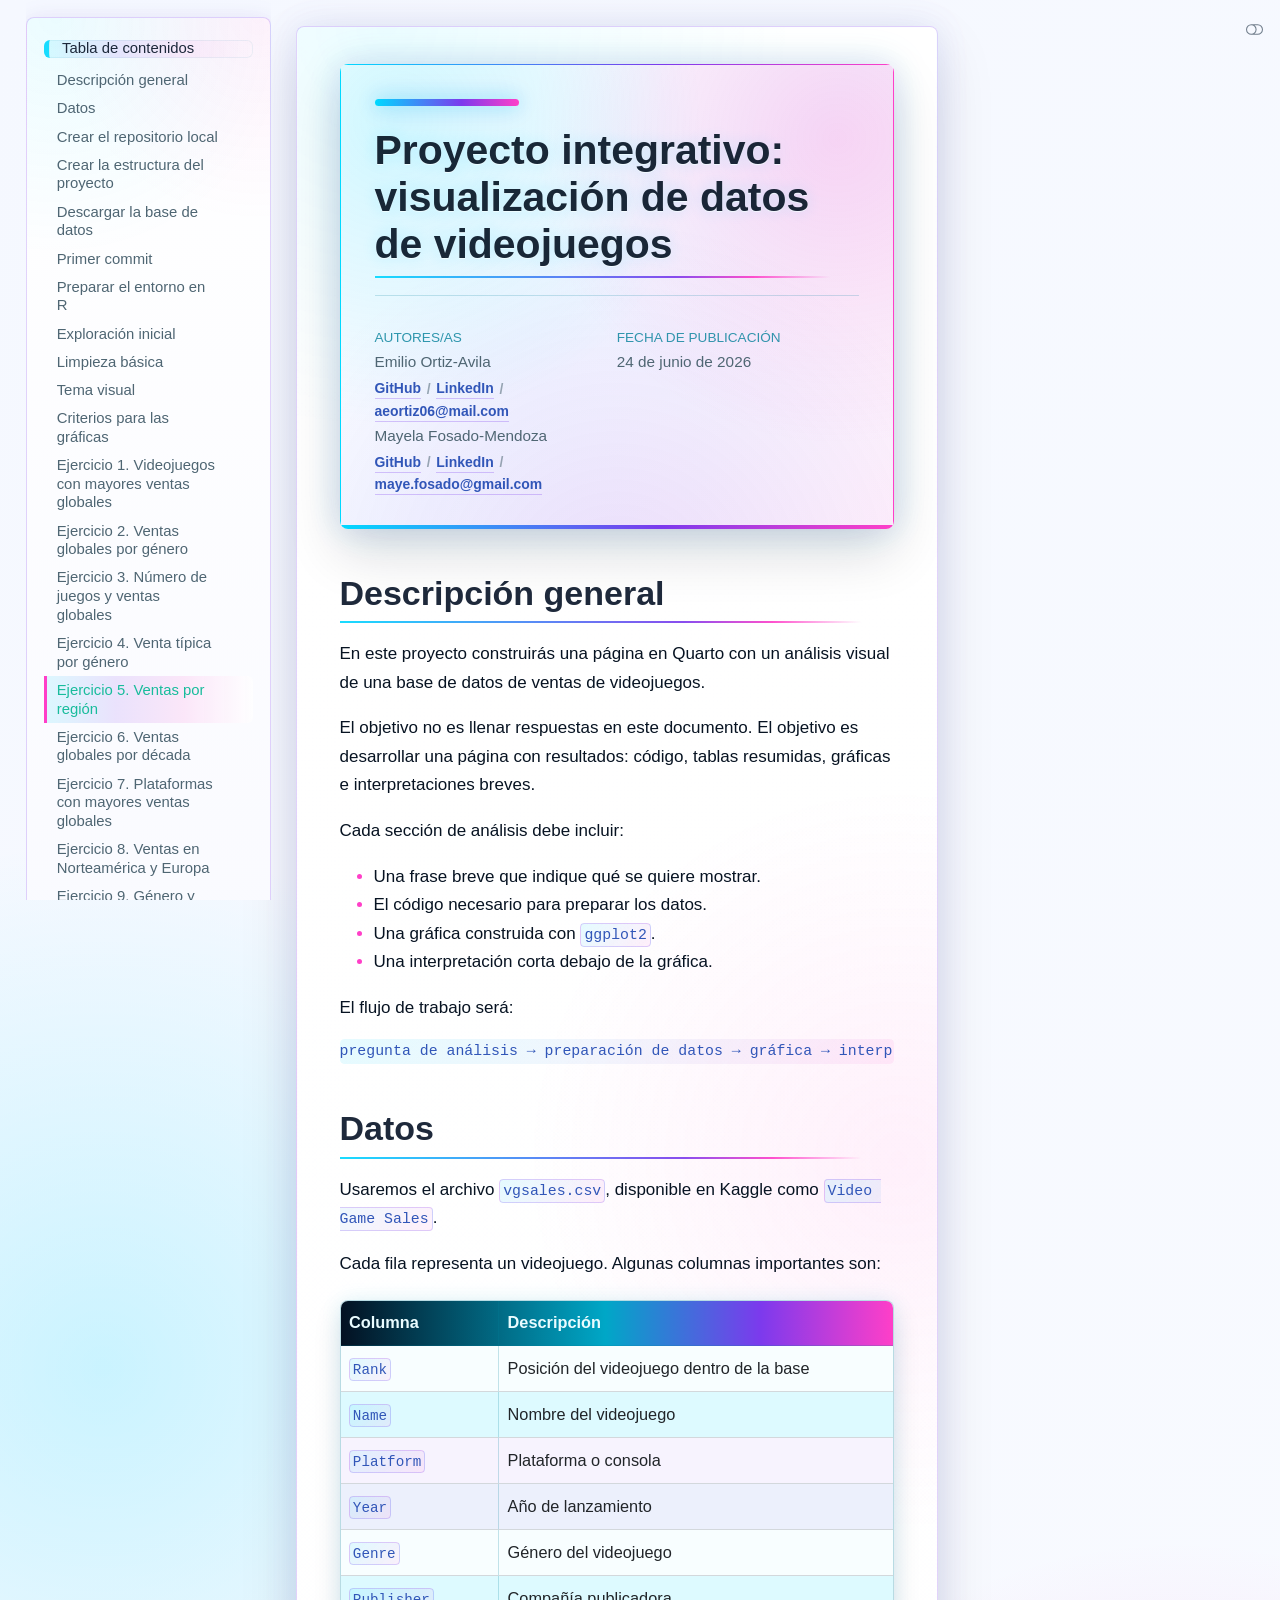
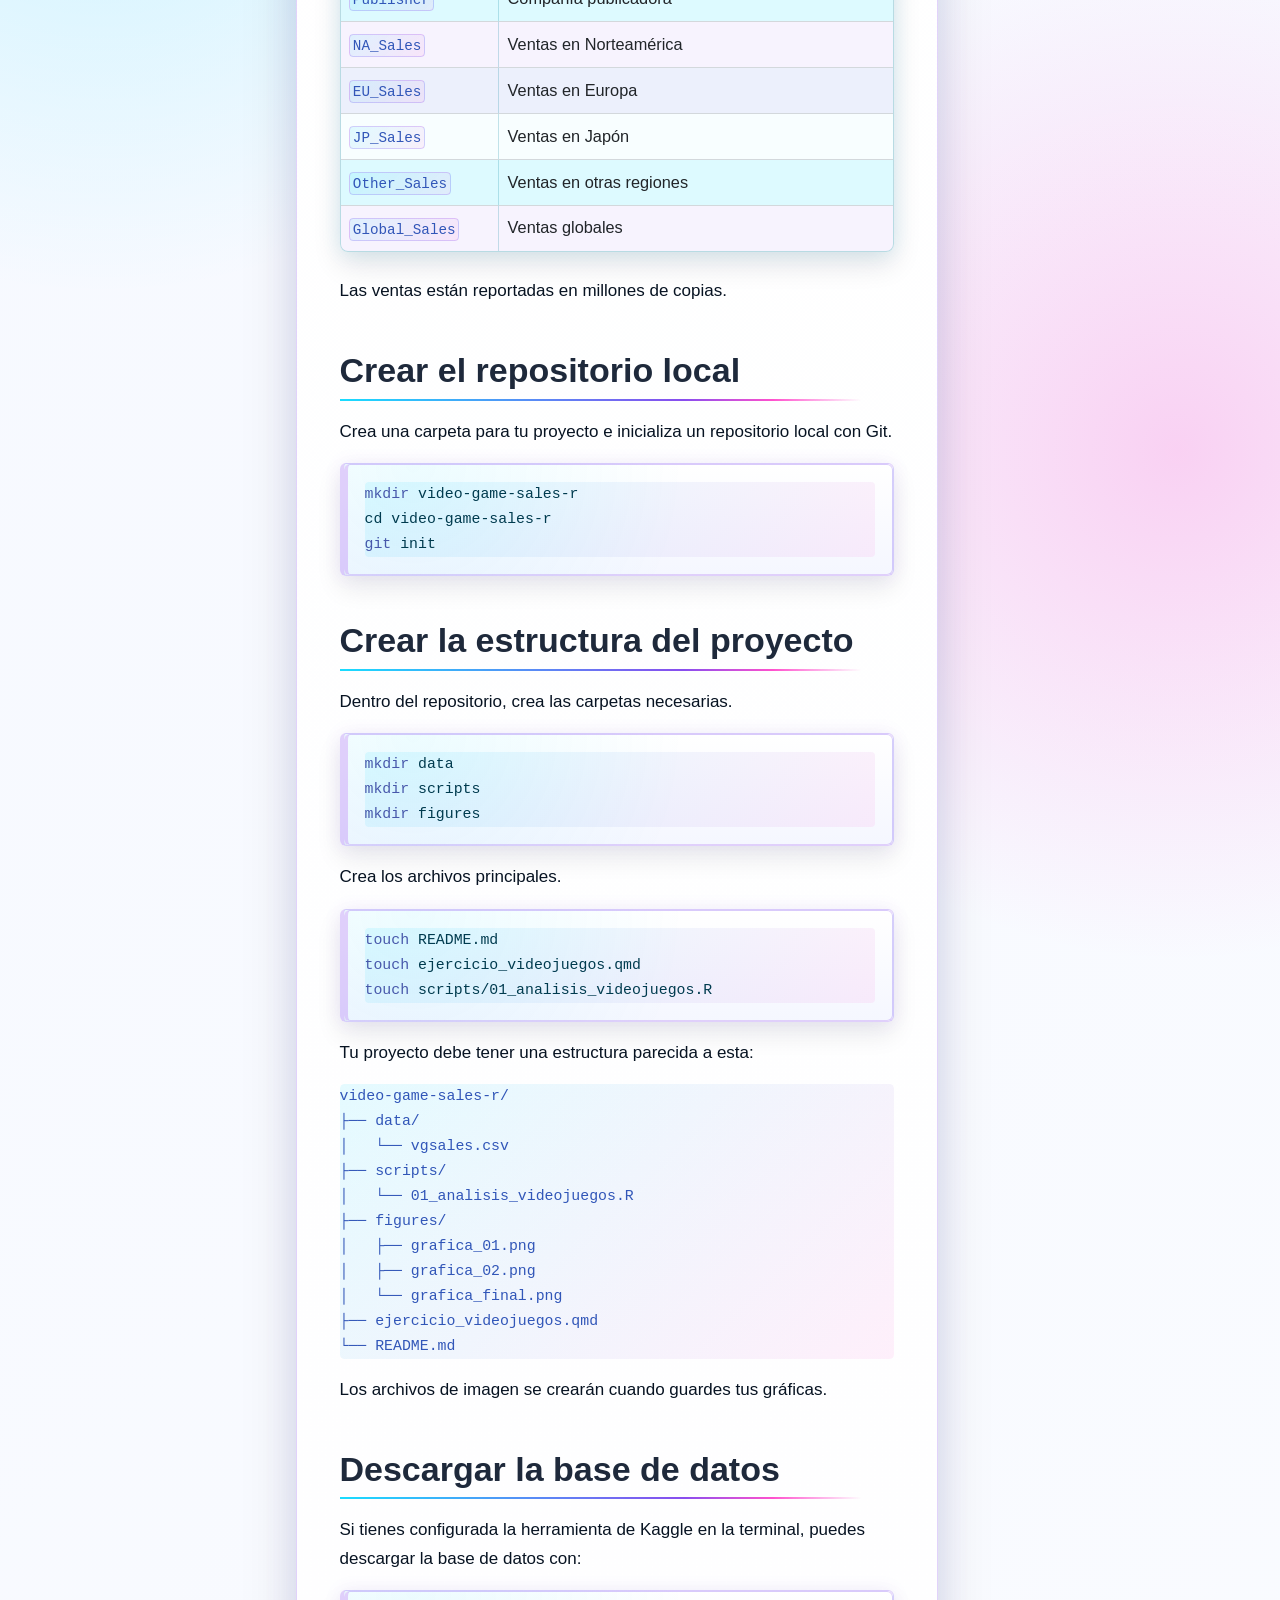
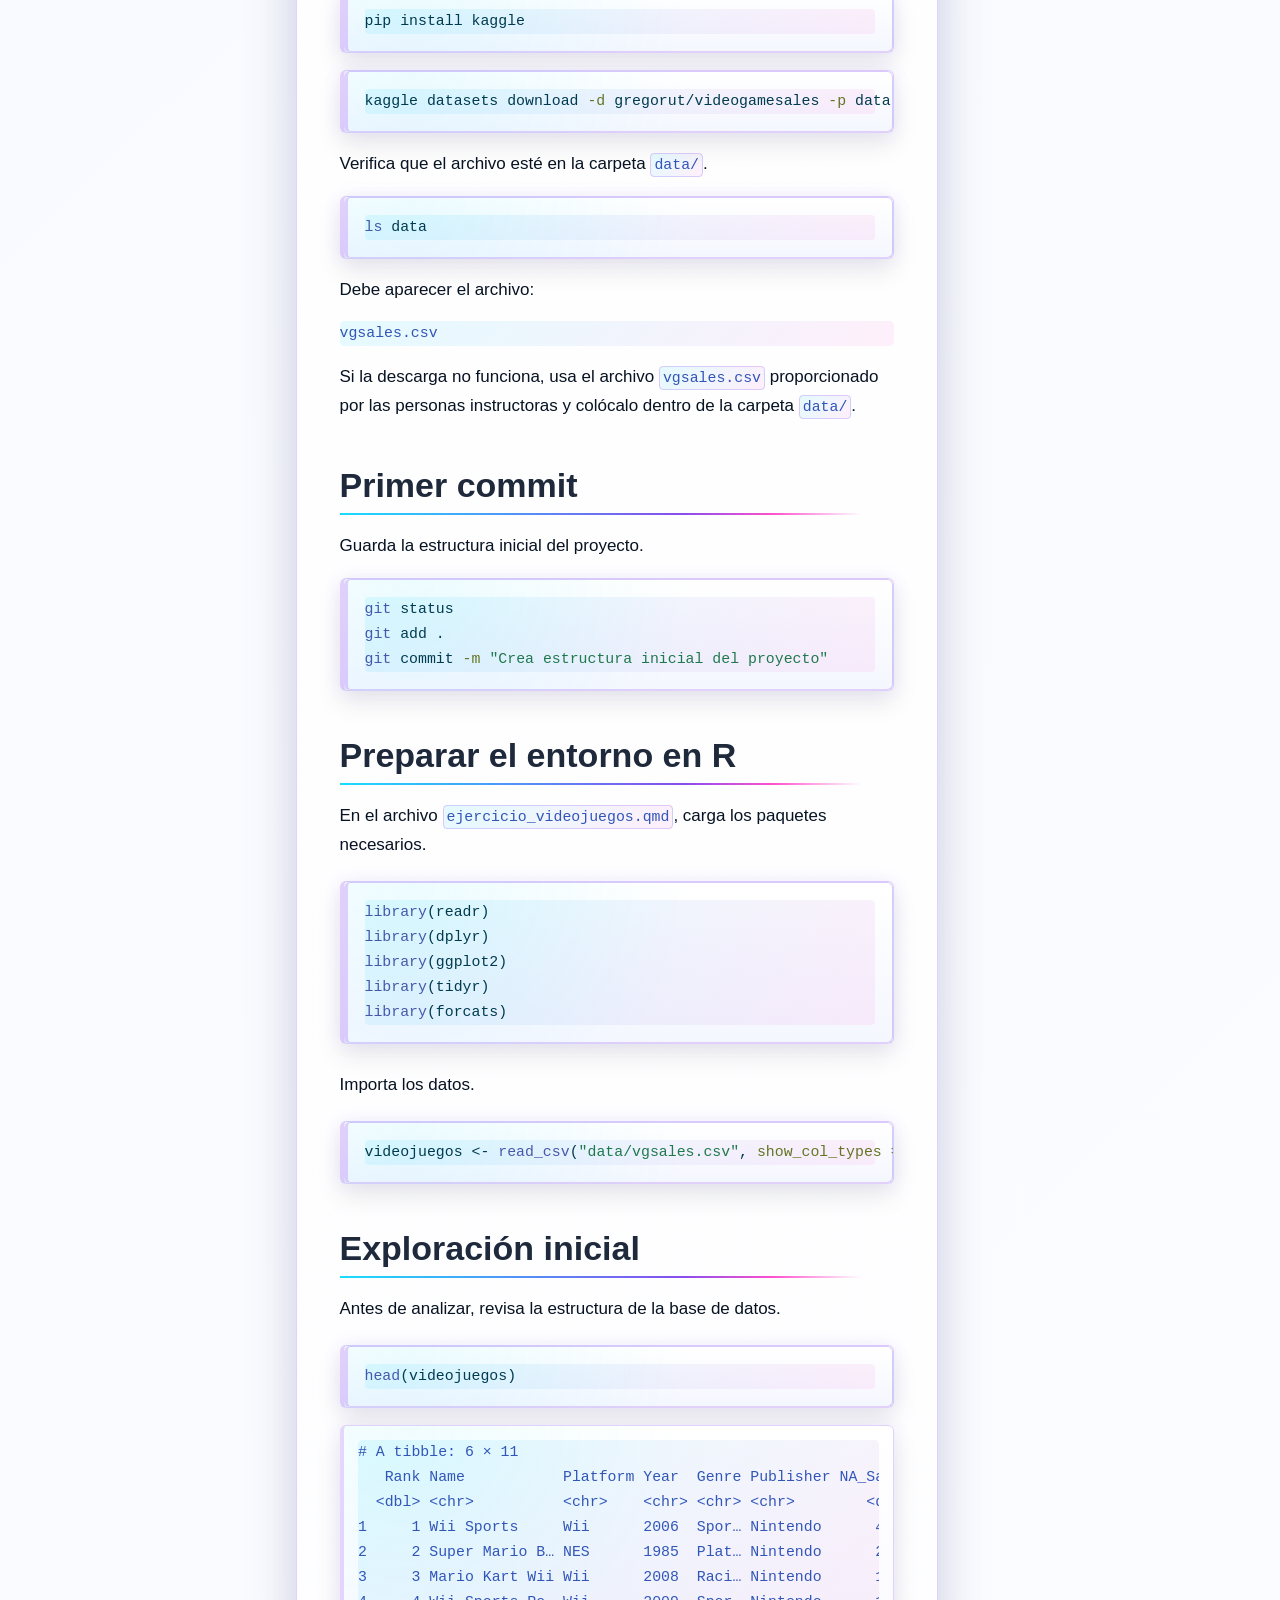
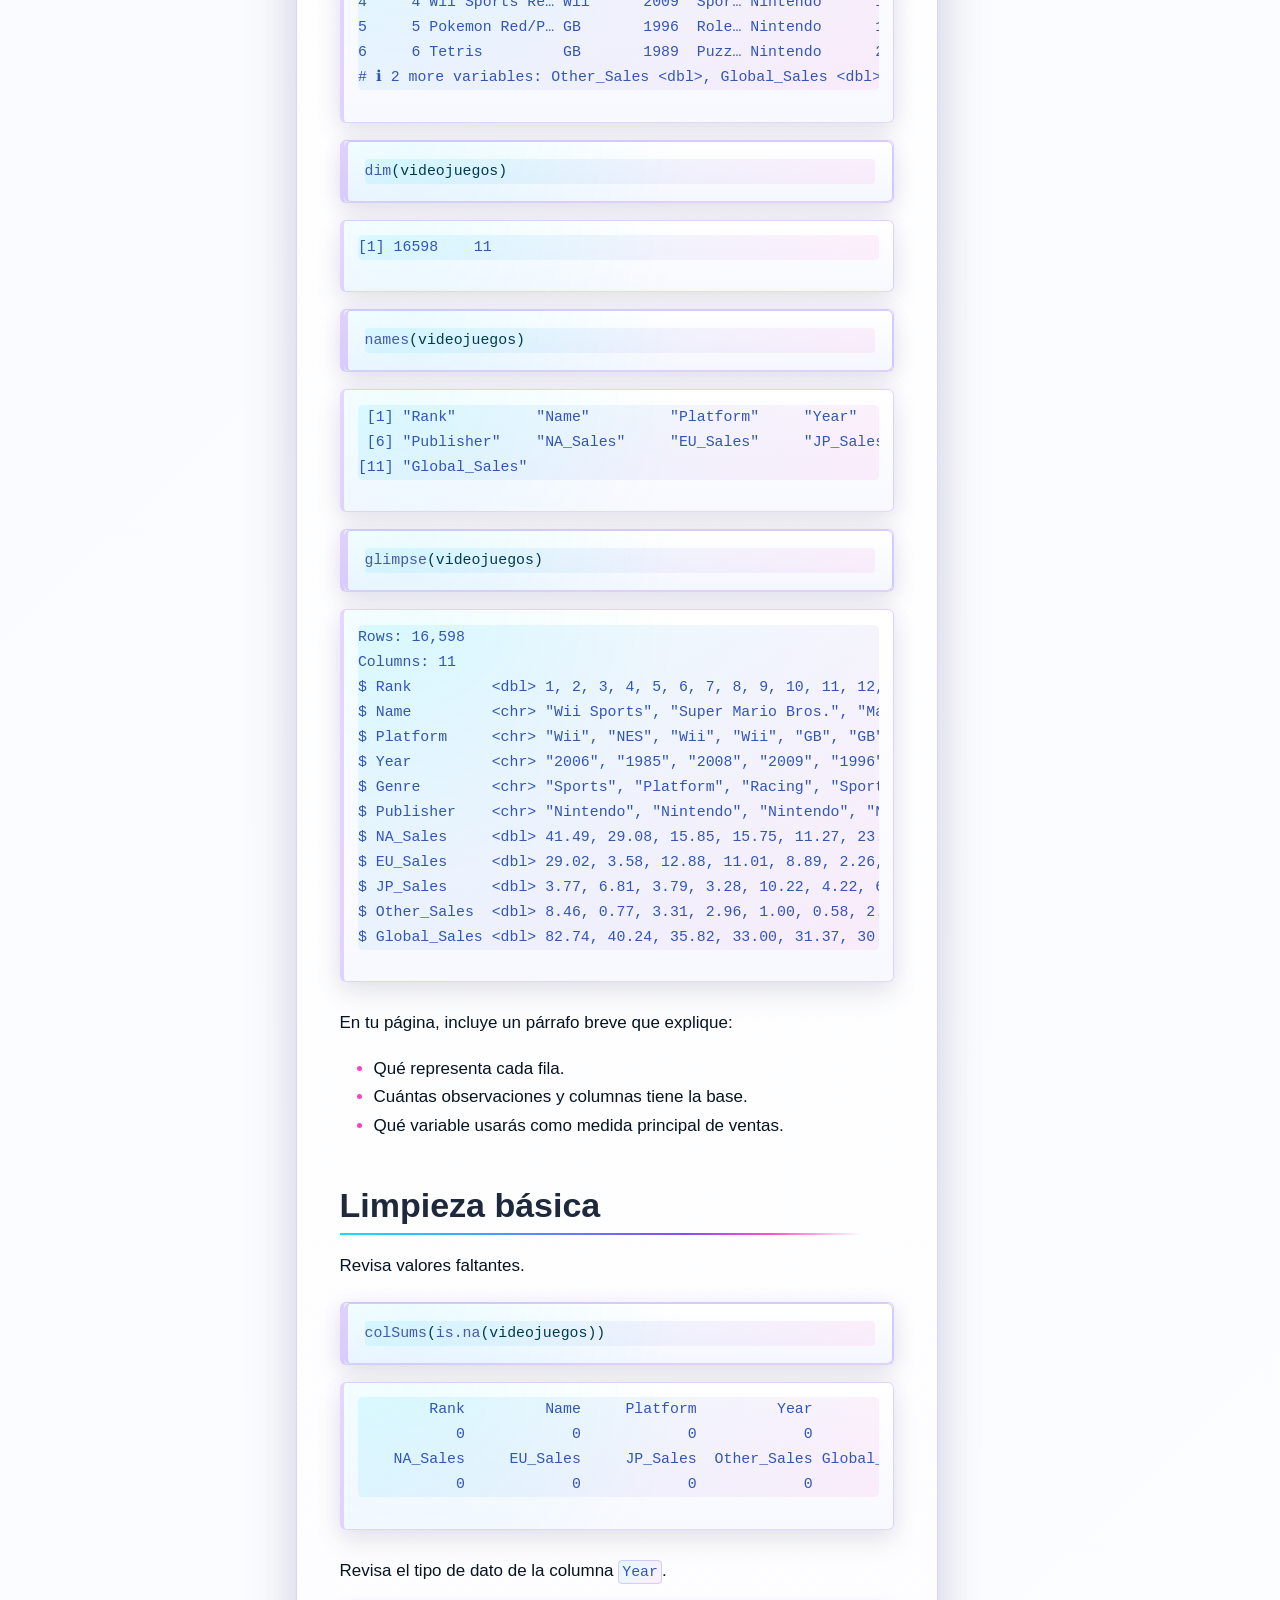
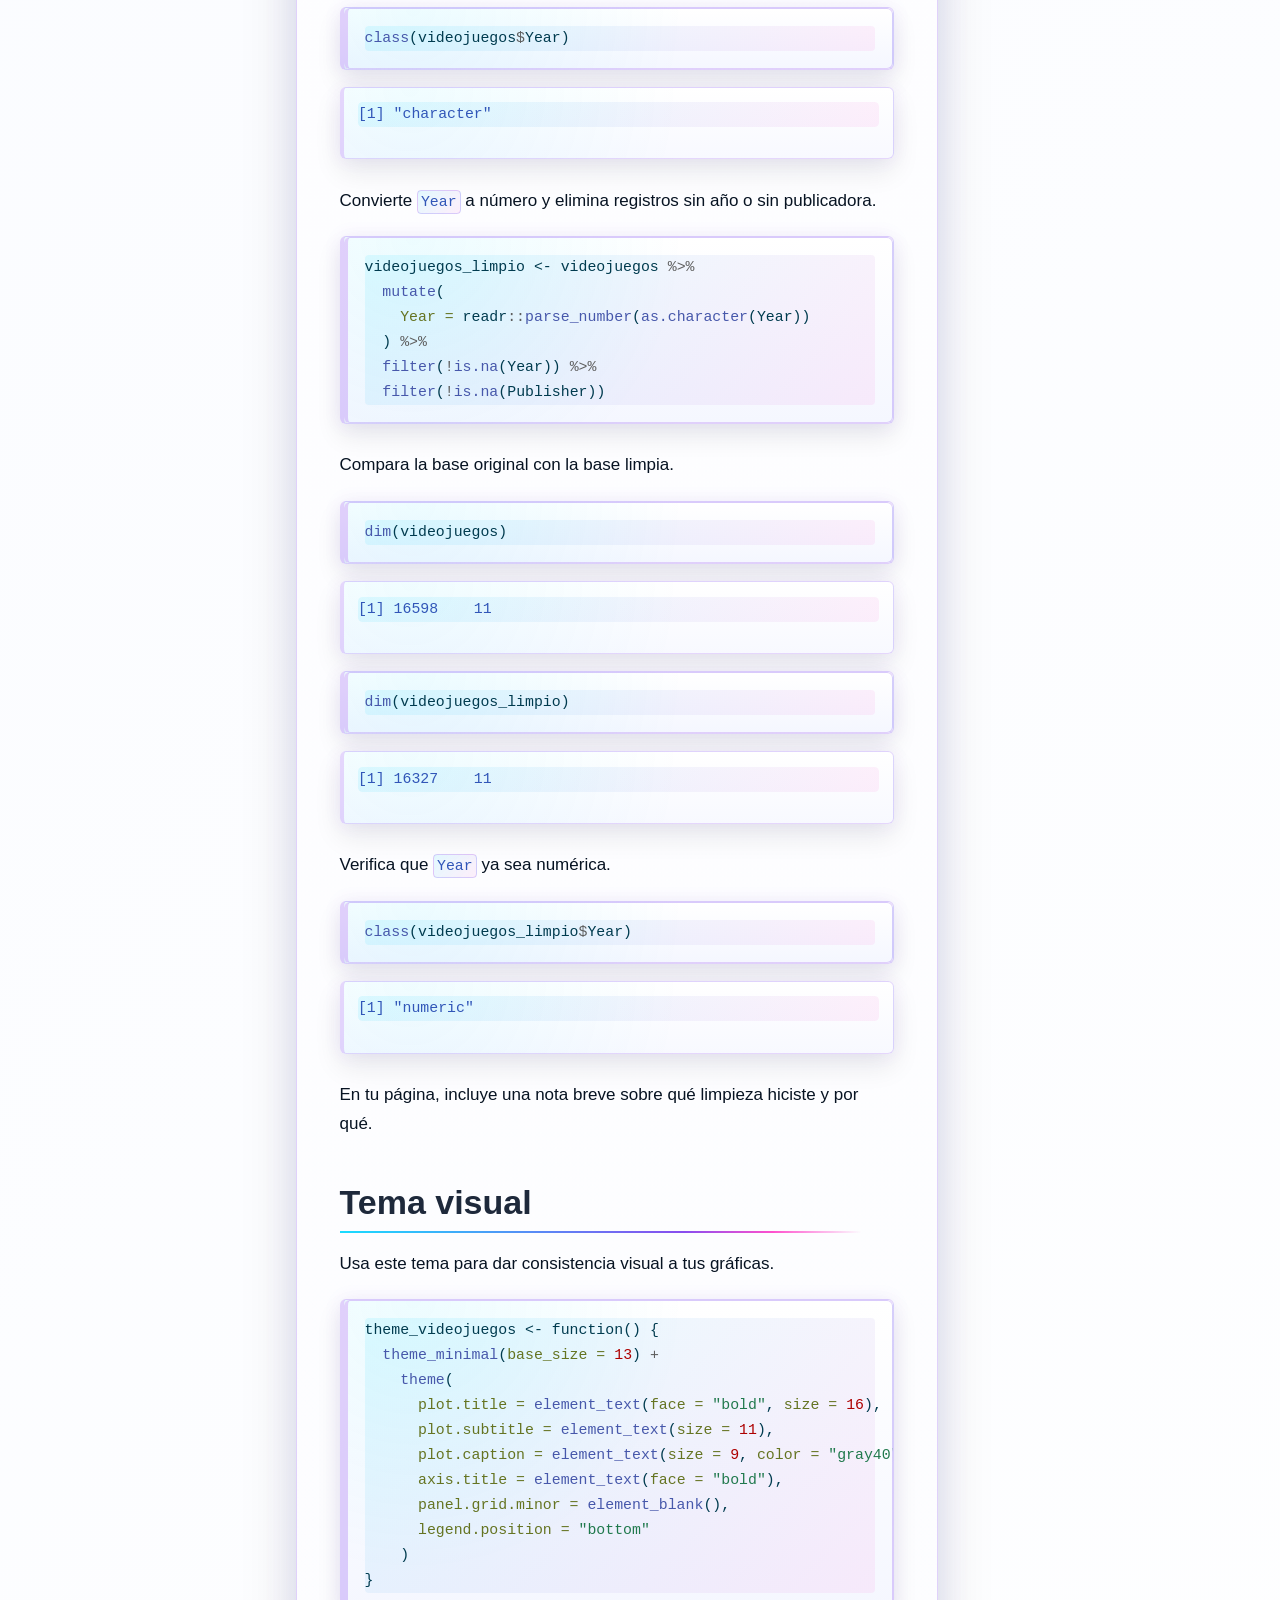
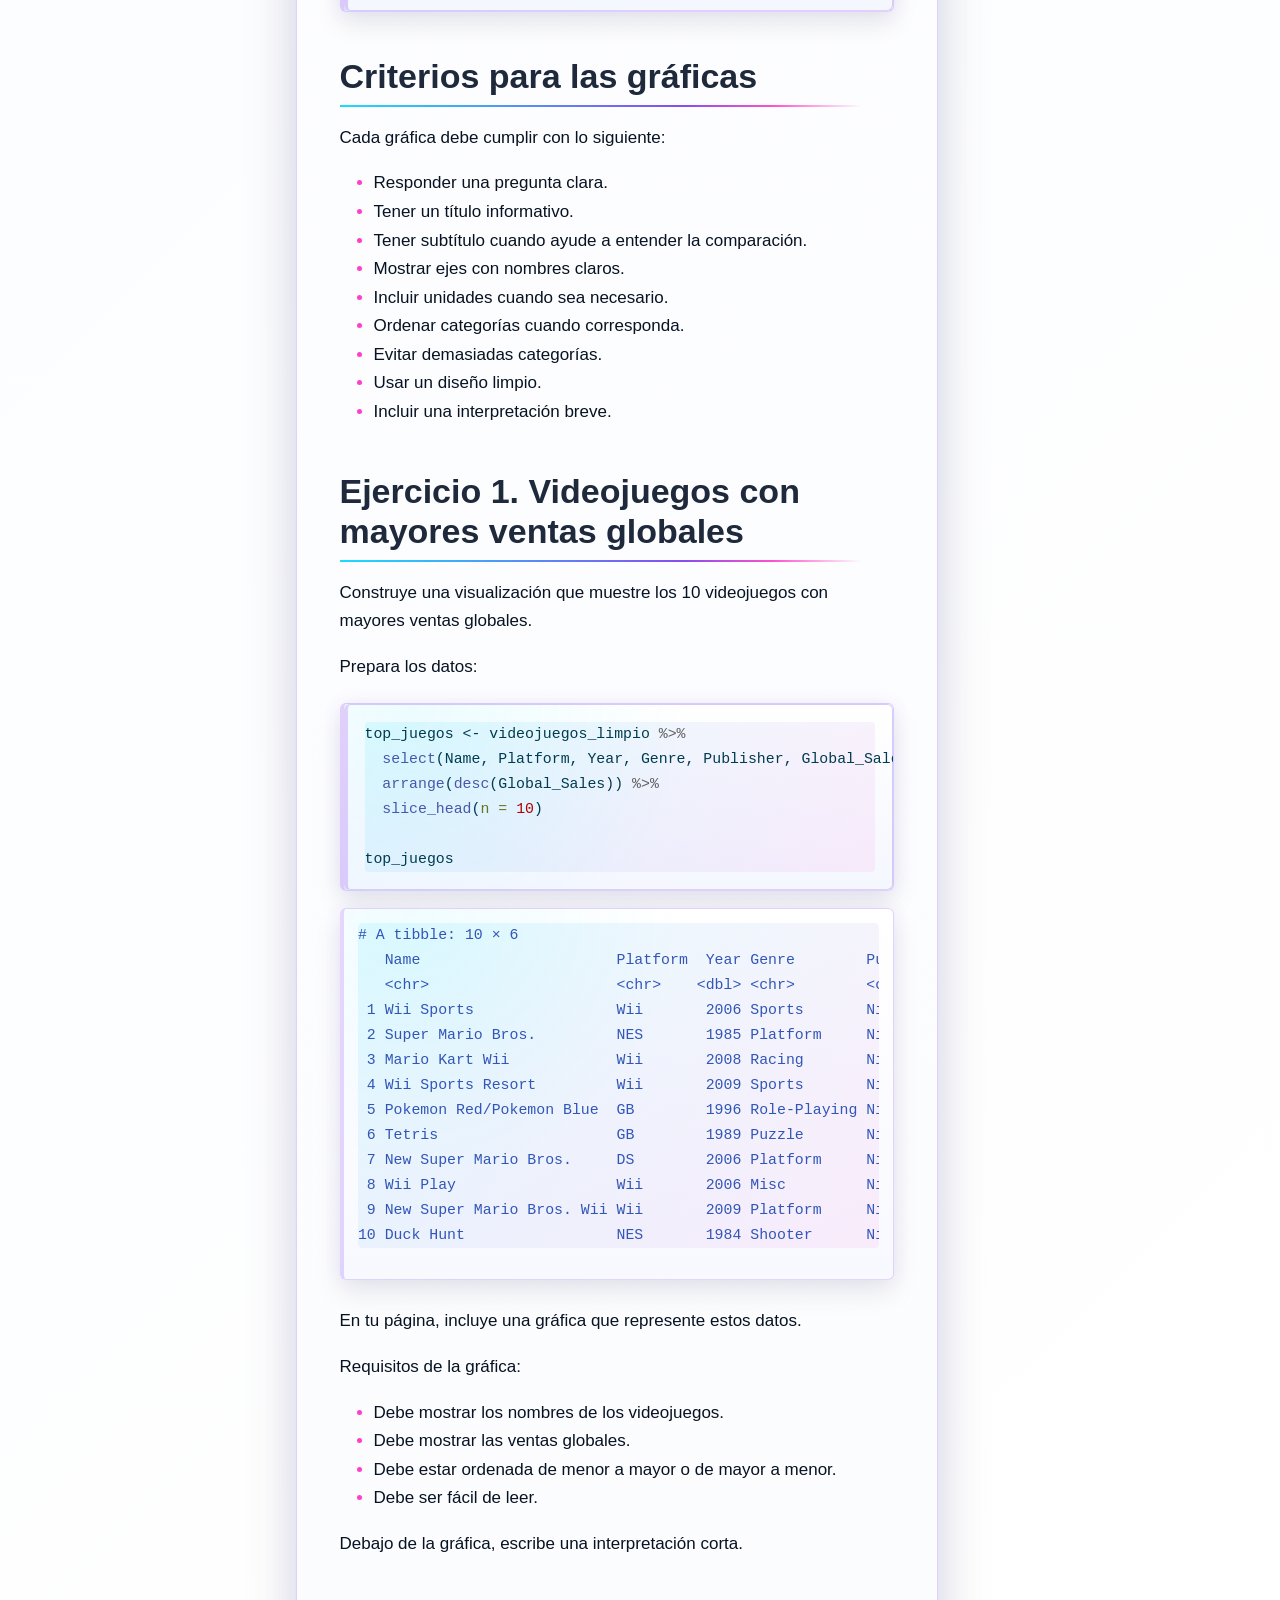
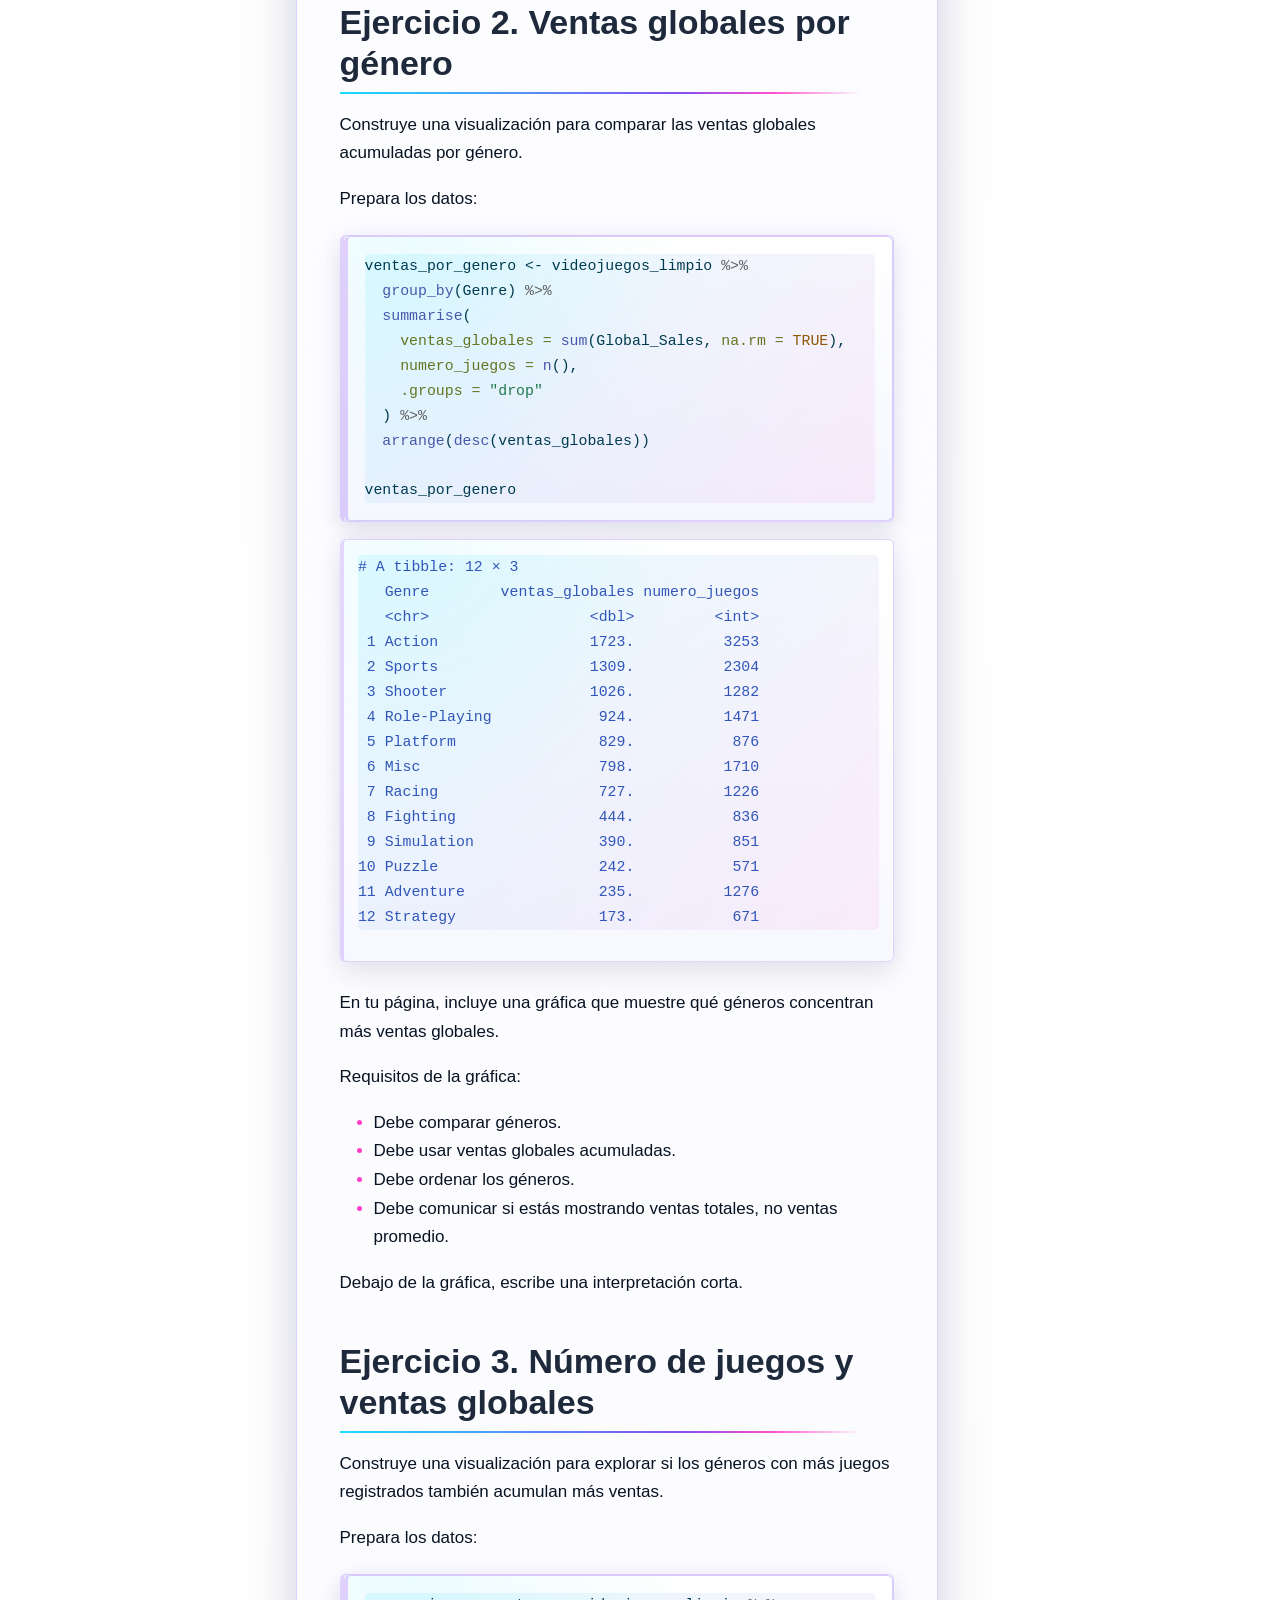
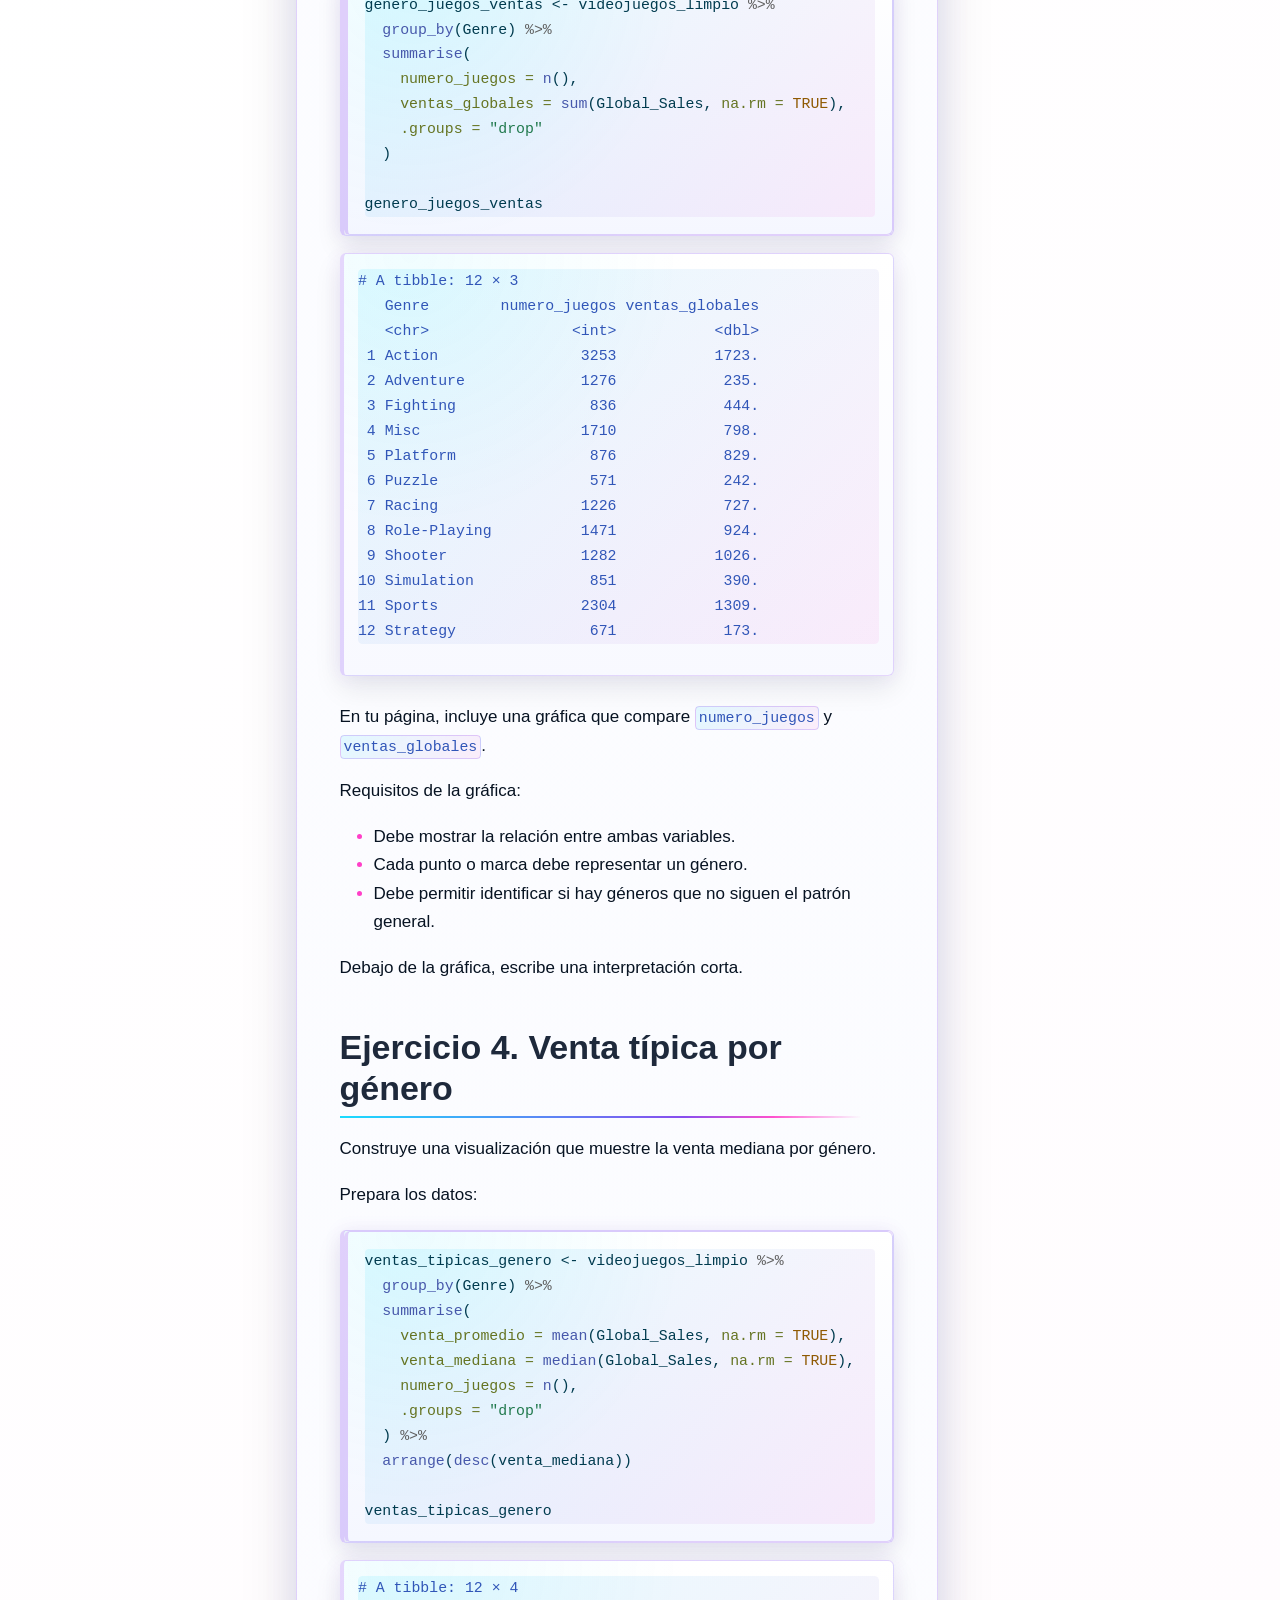
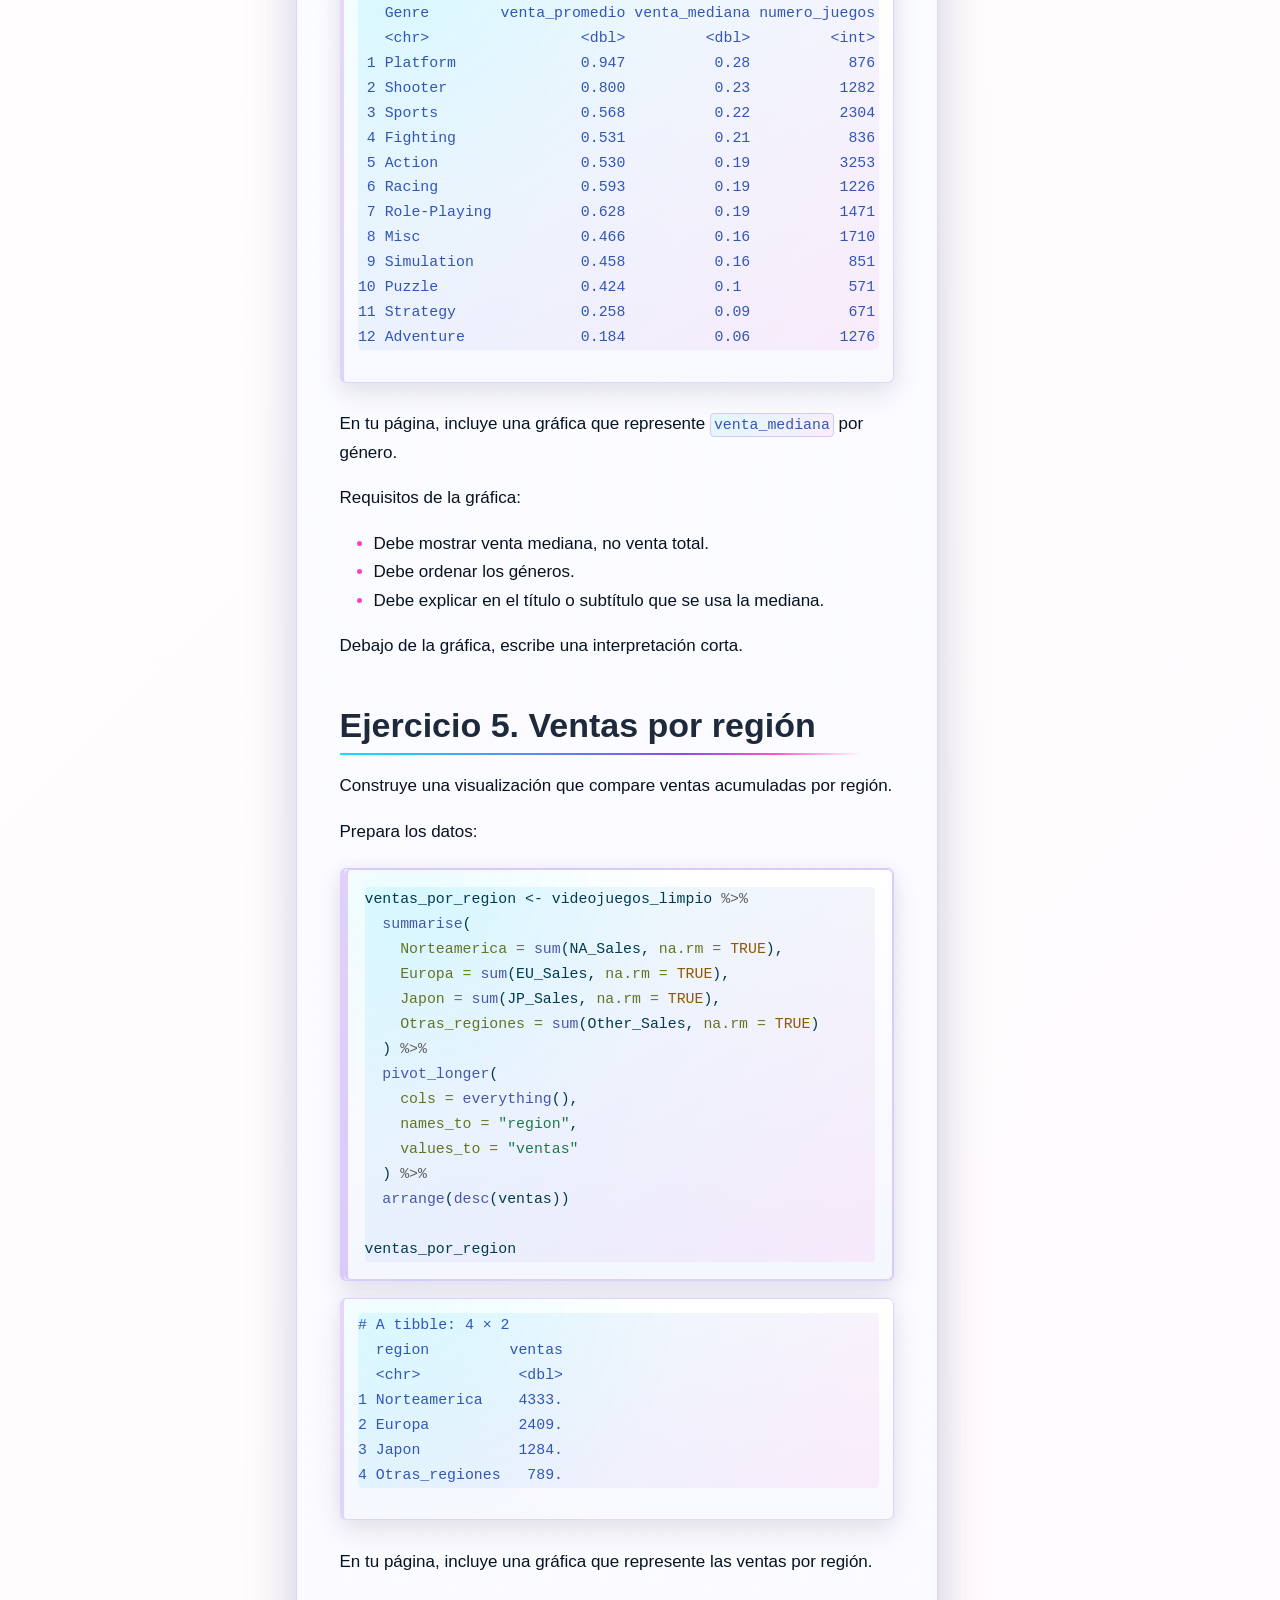
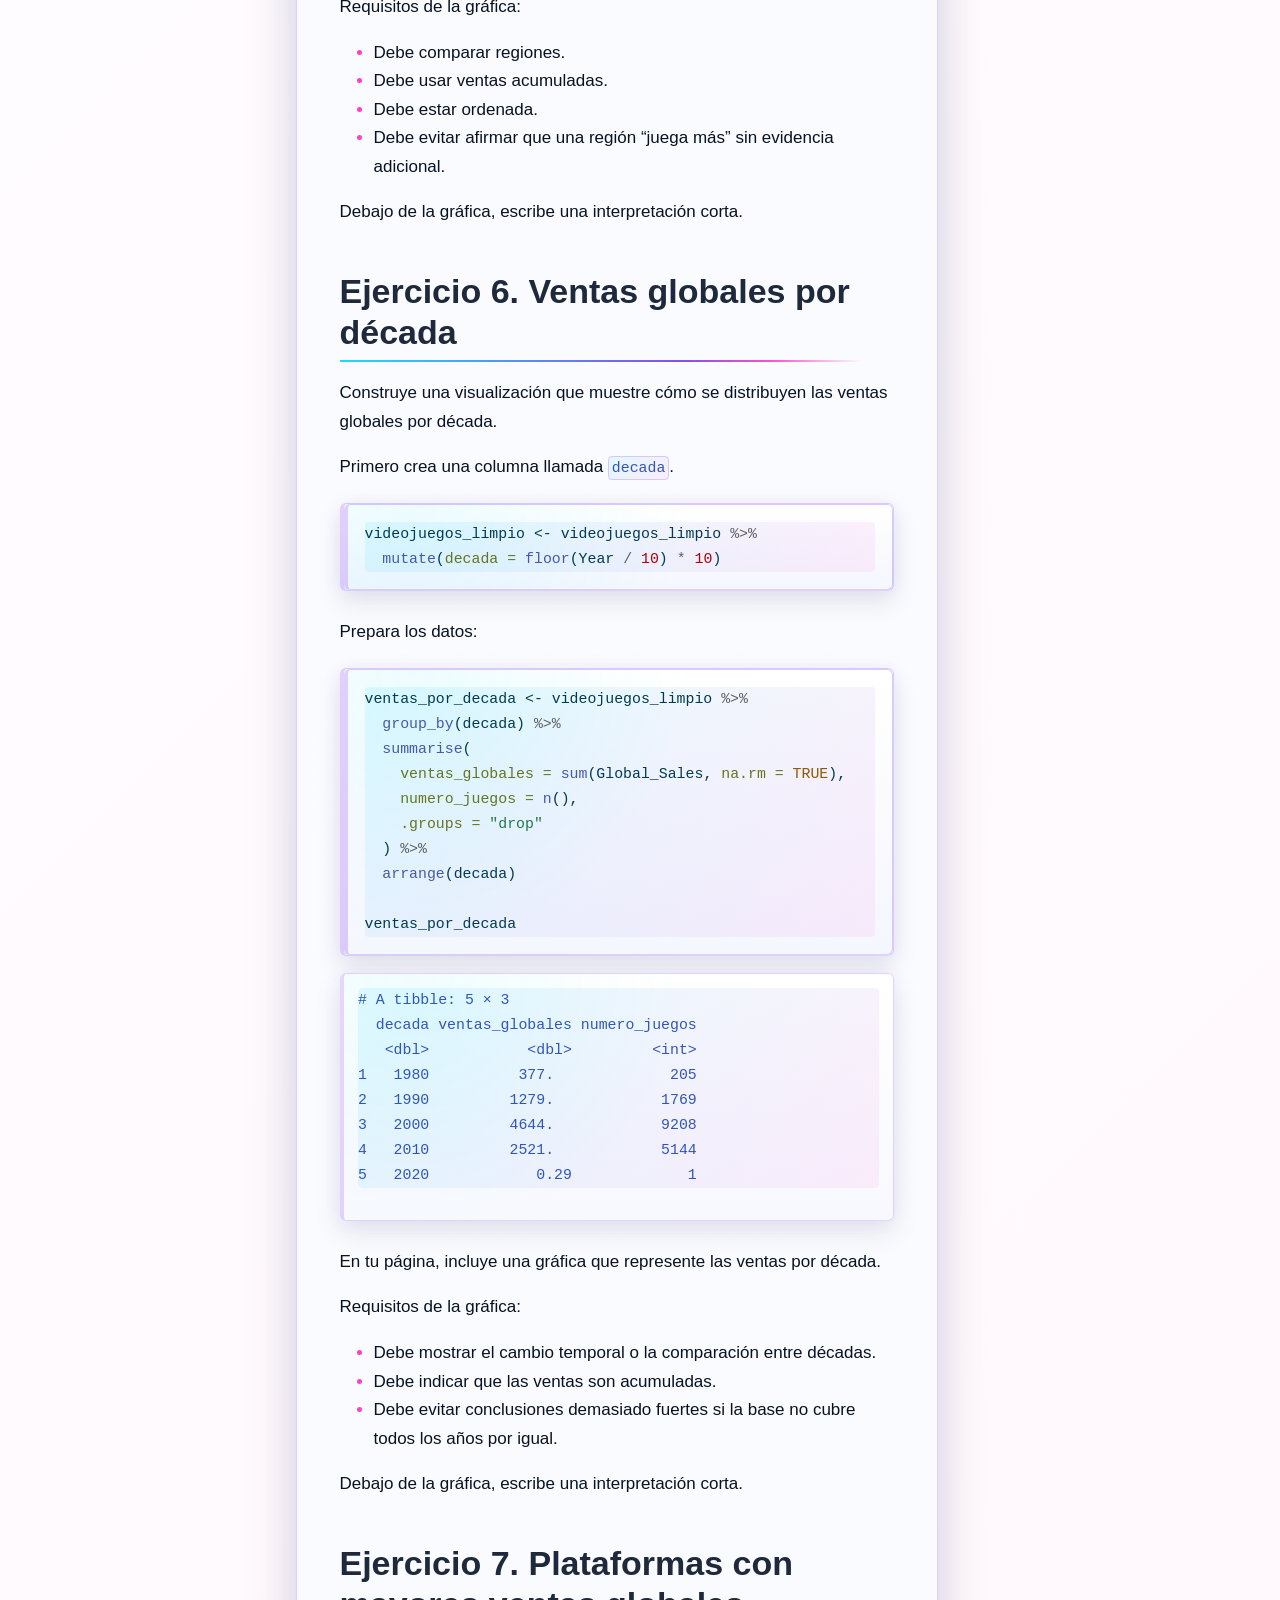
==== index.html @ 24eabd60 "Rename" ====
<!DOCTYPE html>
<html xmlns="http://www.w3.org/1999/xhtml" lang="es" xml:lang="es"><head>

<meta charset="utf-8">
<meta name="generator" content="quarto-1.3.433">

<meta name="viewport" content="width=device-width, initial-scale=1.0, user-scalable=yes">

<meta name="author" content="Emilio Ortiz-Avila">
<meta name="author" content="Mayela Fosado-Mendoza">

<title>Proyecto integrativo: visualización de datos de videojuegos</title>
<style>
code{white-space: pre-wrap;}
span.smallcaps{font-variant: small-caps;}
div.columns{display: flex; gap: min(4vw, 1.5em);}
div.column{flex: auto; overflow-x: auto;}
div.hanging-indent{margin-left: 1.5em; text-indent: -1.5em;}
ul.task-list{list-style: none;}
ul.task-list li input[type="checkbox"] {
width: 0.8em;
margin: 0 0.8em 0.2em -1em;  vertical-align: middle;
}

pre > code.sourceCode { white-space: pre; position: relative; }
pre > code.sourceCode > span { display: inline-block; line-height: 1.25; }
pre > code.sourceCode > span:empty { height: 1.2em; }
.sourceCode { overflow: visible; }
code.sourceCode > span { color: inherit; text-decoration: inherit; }
div.sourceCode { margin: 1em 0; }
pre.sourceCode { margin: 0; }
@media screen {
div.sourceCode { overflow: auto; }
}
@media print {
pre > code.sourceCode { white-space: pre-wrap; }
pre > code.sourceCode > span { text-indent: -5em; padding-left: 5em; }
}
pre.numberSource code
{ counter-reset: source-line 0; }
pre.numberSource code > span
{ position: relative; left: -4em; counter-increment: source-line; }
pre.numberSource code > span > a:first-child::before
{ content: counter(source-line);
position: relative; left: -1em; text-align: right; vertical-align: baseline;
border: none; display: inline-block;
-webkit-touch-callout: none; -webkit-user-select: none;
-khtml-user-select: none; -moz-user-select: none;
-ms-user-select: none; user-select: none;
padding: 0 4px; width: 4em;
}
pre.numberSource { margin-left: 3em; padding-left: 4px; }
div.sourceCode
{ }
@media screen {
pre > code.sourceCode > span > a:first-child::before { text-decoration: underline; }
}
</style>


<script>/*!
 * clipboard.js v2.0.11
 * https://clipboardjs.com/
 *
 * Licensed MIT © Zeno Rocha
 */
!function(t,e){"object"==typeof exports&&"object"==typeof module?module.exports=e():"function"==typeof define&&define.amd?define([],e):"object"==typeof exports?exports.ClipboardJS=e():t.ClipboardJS=e()}(this,function(){return n={686:function(t,e,n){"use strict";n.d(e,{default:function(){return b}});var e=n(279),i=n.n(e),e=n(370),u=n.n(e),e=n(817),r=n.n(e);function c(t){try{return document.execCommand(t)}catch(t){return}}var a=function(t){t=r()(t);return c("cut"),t};function o(t,e){var n,o,t=(n=t,o="rtl"===document.documentElement.getAttribute("dir"),(t=document.createElement("textarea")).style.fontSize="12pt",t.style.border="0",t.style.padding="0",t.style.margin="0",t.style.position="absolute",t.style[o?"right":"left"]="-9999px",o=window.pageYOffset||document.documentElement.scrollTop,t.style.top="".concat(o,"px"),t.setAttribute("readonly",""),t.value=n,t);return e.container.appendChild(t),e=r()(t),c("copy"),t.remove(),e}var f=function(t){var e=1<arguments.length&&void 0!==arguments[1]?arguments[1]:{container:document.body},n="";return"string"==typeof t?n=o(t,e):t instanceof HTMLInputElement&&!["text","search","url","tel","password"].includes(null==t?void 0:t.type)?n=o(t.value,e):(n=r()(t),c("copy")),n};function l(t){return(l="function"==typeof Symbol&&"symbol"==typeof Symbol.iterator?function(t){return typeof t}:function(t){return t&&"function"==typeof Symbol&&t.constructor===Symbol&&t!==Symbol.prototype?"symbol":typeof t})(t)}var s=function(){var t=0<arguments.length&&void 0!==arguments[0]?arguments[0]:{},e=t.action,n=void 0===e?"copy":e,o=t.container,e=t.target,t=t.text;if("copy"!==n&&"cut"!==n)throw new Error('Invalid "action" value, use either "copy" or "cut"');if(void 0!==e){if(!e||"object"!==l(e)||1!==e.nodeType)throw new Error('Invalid "target" value, use a valid Element');if("copy"===n&&e.hasAttribute("disabled"))throw new Error('Invalid "target" attribute. Please use "readonly" instead of "disabled" attribute');if("cut"===n&&(e.hasAttribute("readonly")||e.hasAttribute("disabled")))throw new Error('Invalid "target" attribute. You can\'t cut text from elements with "readonly" or "disabled" attributes')}return t?f(t,{container:o}):e?"cut"===n?a(e):f(e,{container:o}):void 0};function p(t){return(p="function"==typeof Symbol&&"symbol"==typeof Symbol.iterator?function(t){return typeof t}:function(t){return t&&"function"==typeof Symbol&&t.constructor===Symbol&&t!==Symbol.prototype?"symbol":typeof t})(t)}function d(t,e){for(var n=0;n<e.length;n++){var o=e[n];o.enumerable=o.enumerable||!1,o.configurable=!0,"value"in o&&(o.writable=!0),Object.defineProperty(t,o.key,o)}}function y(t,e){return(y=Object.setPrototypeOf||function(t,e){return t.__proto__=e,t})(t,e)}function h(n){var o=function(){if("undefined"==typeof Reflect||!Reflect.construct)return!1;if(Reflect.construct.sham)return!1;if("function"==typeof Proxy)return!0;try{return Date.prototype.toString.call(Reflect.construct(Date,[],function(){})),!0}catch(t){return!1}}();return function(){var t,e=v(n);return t=o?(t=v(this).constructor,Reflect.construct(e,arguments,t)):e.apply(this,arguments),e=this,!(t=t)||"object"!==p(t)&&"function"!=typeof t?function(t){if(void 0!==t)return t;throw new ReferenceError("this hasn't been initialised - super() hasn't been called")}(e):t}}function v(t){return(v=Object.setPrototypeOf?Object.getPrototypeOf:function(t){return t.__proto__||Object.getPrototypeOf(t)})(t)}function m(t,e){t="data-clipboard-".concat(t);if(e.hasAttribute(t))return e.getAttribute(t)}var b=function(){!function(t,e){if("function"!=typeof e&&null!==e)throw new TypeError("Super expression must either be null or a function");t.prototype=Object.create(e&&e.prototype,{constructor:{value:t,writable:!0,configurable:!0}}),e&&y(t,e)}(r,i());var t,e,n,o=h(r);function r(t,e){var n;return function(t){if(!(t instanceof r))throw new TypeError("Cannot call a class as a function")}(this),(n=o.call(this)).resolveOptions(e),n.listenClick(t),n}return t=r,n=[{key:"copy",value:function(t){var e=1<arguments.length&&void 0!==arguments[1]?arguments[1]:{container:document.body};return f(t,e)}},{key:"cut",value:function(t){return a(t)}},{key:"isSupported",value:function(){var t=0<arguments.length&&void 0!==arguments[0]?arguments[0]:["copy","cut"],t="string"==typeof t?[t]:t,e=!!document.queryCommandSupported;return t.forEach(function(t){e=e&&!!document.queryCommandSupported(t)}),e}}],(e=[{key:"resolveOptions",value:function(){var t=0<arguments.length&&void 0!==arguments[0]?arguments[0]:{};this.action="function"==typeof t.action?t.action:this.defaultAction,this.target="function"==typeof t.target?t.target:this.defaultTarget,this.text="function"==typeof t.text?t.text:this.defaultText,this.container="object"===p(t.container)?t.container:document.body}},{key:"listenClick",value:function(t){var e=this;this.listener=u()(t,"click",function(t){return e.onClick(t)})}},{key:"onClick",value:function(t){var e=t.delegateTarget||t.currentTarget,n=this.action(e)||"copy",t=s({action:n,container:this.container,target:this.target(e),text:this.text(e)});this.emit(t?"success":"error",{action:n,text:t,trigger:e,clearSelection:function(){e&&e.focus(),window.getSelection().removeAllRanges()}})}},{key:"defaultAction",value:function(t){return m("action",t)}},{key:"defaultTarget",value:function(t){t=m("target",t);if(t)return document.querySelector(t)}},{key:"defaultText",value:function(t){return m("text",t)}},{key:"destroy",value:function(){this.listener.destroy()}}])&&d(t.prototype,e),n&&d(t,n),r}()},828:function(t){var e;"undefined"==typeof Element||Element.prototype.matches||((e=Element.prototype).matches=e.matchesSelector||e.mozMatchesSelector||e.msMatchesSelector||e.oMatchesSelector||e.webkitMatchesSelector),t.exports=function(t,e){for(;t&&9!==t.nodeType;){if("function"==typeof t.matches&&t.matches(e))return t;t=t.parentNode}}},438:function(t,e,n){var u=n(828);function i(t,e,n,o,r){var i=function(e,n,t,o){return function(t){t.delegateTarget=u(t.target,n),t.delegateTarget&&o.call(e,t)}}.apply(this,arguments);return t.addEventListener(n,i,r),{destroy:function(){t.removeEventListener(n,i,r)}}}t.exports=function(t,e,n,o,r){return"function"==typeof t.addEventListener?i.apply(null,arguments):"function"==typeof n?i.bind(null,document).apply(null,arguments):("string"==typeof t&&(t=document.querySelectorAll(t)),Array.prototype.map.call(t,function(t){return i(t,e,n,o,r)}))}},879:function(t,n){n.node=function(t){return void 0!==t&&t instanceof HTMLElement&&1===t.nodeType},n.nodeList=function(t){var e=Object.prototype.toString.call(t);return void 0!==t&&("[object NodeList]"===e||"[object HTMLCollection]"===e)&&"length"in t&&(0===t.length||n.node(t[0]))},n.string=function(t){return"string"==typeof t||t instanceof String},n.fn=function(t){return"[object Function]"===Object.prototype.toString.call(t)}},370:function(t,e,n){var f=n(879),l=n(438);t.exports=function(t,e,n){if(!t&&!e&&!n)throw new Error("Missing required arguments");if(!f.string(e))throw new TypeError("Second argument must be a String");if(!f.fn(n))throw new TypeError("Third argument must be a Function");if(f.node(t))return c=e,a=n,(u=t).addEventListener(c,a),{destroy:function(){u.removeEventListener(c,a)}};if(f.nodeList(t))return o=t,r=e,i=n,Array.prototype.forEach.call(o,function(t){t.addEventListener(r,i)}),{destroy:function(){Array.prototype.forEach.call(o,function(t){t.removeEventListener(r,i)})}};if(f.string(t))return t=t,e=e,n=n,l(document.body,t,e,n);throw new TypeError("First argument must be a String, HTMLElement, HTMLCollection, or NodeList");var o,r,i,u,c,a}},817:function(t){t.exports=function(t){var e,n="SELECT"===t.nodeName?(t.focus(),t.value):"INPUT"===t.nodeName||"TEXTAREA"===t.nodeName?((e=t.hasAttribute("readonly"))||t.setAttribute("readonly",""),t.select(),t.setSelectionRange(0,t.value.length),e||t.removeAttribute("readonly"),t.value):(t.hasAttribute("contenteditable")&&t.focus(),n=window.getSelection(),(e=document.createRange()).selectNodeContents(t),n.removeAllRanges(),n.addRange(e),n.toString());return n}},279:function(t){function e(){}e.prototype={on:function(t,e,n){var o=this.e||(this.e={});return(o[t]||(o[t]=[])).push({fn:e,ctx:n}),this},once:function(t,e,n){var o=this;function r(){o.off(t,r),e.apply(n,arguments)}return r._=e,this.on(t,r,n)},emit:function(t){for(var e=[].slice.call(arguments,1),n=((this.e||(this.e={}))[t]||[]).slice(),o=0,r=n.length;o<r;o++)n[o].fn.apply(n[o].ctx,e);return this},off:function(t,e){var n=this.e||(this.e={}),o=n[t],r=[];if(o&&e)for(var i=0,u=o.length;i<u;i++)o[i].fn!==e&&o[i].fn._!==e&&r.push(o[i]);return r.length?n[t]=r:delete n[t],this}},t.exports=e,t.exports.TinyEmitter=e}},r={},o.n=function(t){var e=t&&t.__esModule?function(){return t.default}:function(){return t};return o.d(e,{a:e}),e},o.d=function(t,e){for(var n in e)o.o(e,n)&&!o.o(t,n)&&Object.defineProperty(t,n,{enumerable:!0,get:e[n]})},o.o=function(t,e){return Object.prototype.hasOwnProperty.call(t,e)},o(686).default;function o(t){if(r[t])return r[t].exports;var e=r[t]={exports:{}};return n[t](e,e.exports,o),e.exports}var n,r});</script>
<script>const sectionChanged = new CustomEvent("quarto-sectionChanged", {
  detail: {},
  bubbles: true,
  cancelable: false,
  composed: false,
});

const layoutMarginEls = () => {
  // Find any conflicting margin elements and add margins to the
  // top to prevent overlap
  const marginChildren = window.document.querySelectorAll(
    ".column-margin.column-container > * "
  );

  let lastBottom = 0;
  for (const marginChild of marginChildren) {
    if (marginChild.offsetParent !== null) {
      // clear the top margin so we recompute it
      marginChild.style.marginTop = null;
      const top = marginChild.getBoundingClientRect().top + window.scrollY;
      console.log({
        childtop: marginChild.getBoundingClientRect().top,
        scroll: window.scrollY,
        top,
        lastBottom,
      });
      if (top < lastBottom) {
        const margin = lastBottom - top;
        marginChild.style.marginTop = `${margin}px`;
      }
      const styles = window.getComputedStyle(marginChild);
      const marginTop = parseFloat(styles["marginTop"]);

      console.log({
        top,
        height: marginChild.getBoundingClientRect().height,
        marginTop,
        total: top + marginChild.getBoundingClientRect().height + marginTop,
      });
      lastBottom = top + marginChild.getBoundingClientRect().height + marginTop;
    }
  }
};

window.document.addEventListener("DOMContentLoaded", function (_event) {
  // Recompute the position of margin elements anytime the body size changes
  if (window.ResizeObserver) {
    const resizeObserver = new window.ResizeObserver(
      throttle(layoutMarginEls, 50)
    );
    resizeObserver.observe(window.document.body);
  }

  const tocEl = window.document.querySelector('nav.toc-active[role="doc-toc"]');
  const sidebarEl = window.document.getElementById("quarto-sidebar");
  const leftTocEl = window.document.getElementById("quarto-sidebar-toc-left");
  const marginSidebarEl = window.document.getElementById(
    "quarto-margin-sidebar"
  );
  // function to determine whether the element has a previous sibling that is active
  const prevSiblingIsActiveLink = (el) => {
    const sibling = el.previousElementSibling;
    if (sibling && sibling.tagName === "A") {
      return sibling.classList.contains("active");
    } else {
      return false;
    }
  };

  // fire slideEnter for bootstrap tab activations (for htmlwidget resize behavior)
  function fireSlideEnter(e) {
    const event = window.document.createEvent("Event");
    event.initEvent("slideenter", true, true);
    window.document.dispatchEvent(event);
  }
  const tabs = window.document.querySelectorAll('a[data-bs-toggle="tab"]');
  tabs.forEach((tab) => {
    tab.addEventListener("shown.bs.tab", fireSlideEnter);
  });

  // fire slideEnter for tabby tab activations (for htmlwidget resize behavior)
  document.addEventListener("tabby", fireSlideEnter, false);

  // Track scrolling and mark TOC links as active
  // get table of contents and sidebar (bail if we don't have at least one)
  const tocLinks = tocEl
    ? [...tocEl.querySelectorAll("a[data-scroll-target]")]
    : [];
  const makeActive = (link) => tocLinks[link].classList.add("active");
  const removeActive = (link) => tocLinks[link].classList.remove("active");
  const removeAllActive = () =>
    [...Array(tocLinks.length).keys()].forEach((link) => removeActive(link));

  // activate the anchor for a section associated with this TOC entry
  tocLinks.forEach((link) => {
    link.addEventListener("click", () => {
      if (link.href.indexOf("#") !== -1) {
        const anchor = link.href.split("#")[1];
        const heading = window.document.querySelector(
          `[data-anchor-id=${anchor}]`
        );
        if (heading) {
          // Add the class
          heading.classList.add("reveal-anchorjs-link");

          // function to show the anchor
          const handleMouseout = () => {
            heading.classList.remove("reveal-anchorjs-link");
            heading.removeEventListener("mouseout", handleMouseout);
          };

          // add a function to clear the anchor when the user mouses out of it
          heading.addEventListener("mouseout", handleMouseout);
        }
      }
    });
  });

  const sections = tocLinks.map((link) => {
    const target = link.getAttribute("data-scroll-target");
    if (target.startsWith("#")) {
      return window.document.getElementById(decodeURI(`${target.slice(1)}`));
    } else {
      return window.document.querySelector(decodeURI(`${target}`));
    }
  });

  const sectionMargin = 200;
  let currentActive = 0;
  // track whether we've initialized state the first time
  let init = false;

  const updateActiveLink = () => {
    // The index from bottom to top (e.g. reversed list)
    let sectionIndex = -1;
    if (
      window.innerHeight + window.pageYOffset >=
      window.document.body.offsetHeight
    ) {
      sectionIndex = 0;
    } else {
      sectionIndex = [...sections].reverse().findIndex((section) => {
        if (section) {
          return window.pageYOffset >= section.offsetTop - sectionMargin;
        } else {
          return false;
        }
      });
    }
    if (sectionIndex > -1) {
      const current = sections.length - sectionIndex - 1;
      if (current !== currentActive) {
        removeAllActive();
        currentActive = current;
        makeActive(current);
        if (init) {
          window.dispatchEvent(sectionChanged);
        }
        init = true;
      }
    }
  };

  const inHiddenRegion = (top, bottom, hiddenRegions) => {
    for (const region of hiddenRegions) {
      if (top <= region.bottom && bottom >= region.top) {
        return true;
      }
    }
    return false;
  };

  const categorySelector = "header.quarto-title-block .quarto-category";
  const activateCategories = (href) => {
    // Find any categories
    // Surround them with a link pointing back to:
    // #category=Authoring
    try {
      const categoryEls = window.document.querySelectorAll(categorySelector);
      for (const categoryEl of categoryEls) {
        const categoryText = categoryEl.textContent;
        if (categoryText) {
          const link = `${href}#category=${encodeURIComponent(categoryText)}`;
          const linkEl = window.document.createElement("a");
          linkEl.setAttribute("href", link);
          for (const child of categoryEl.childNodes) {
            linkEl.append(child);
          }
          categoryEl.appendChild(linkEl);
        }
      }
    } catch {
      // Ignore errors
    }
  };
  function hasTitleCategories() {
    return window.document.querySelector(categorySelector) !== null;
  }

  function offsetRelativeUrl(url) {
    const offset = getMeta("quarto:offset");
    return offset ? offset + url : url;
  }

  function offsetAbsoluteUrl(url) {
    const offset = getMeta("quarto:offset");
    const baseUrl = new URL(offset, window.location);

    const projRelativeUrl = url.replace(baseUrl, "");
    if (projRelativeUrl.startsWith("/")) {
      return projRelativeUrl;
    } else {
      return "/" + projRelativeUrl;
    }
  }

  // read a meta tag value
  function getMeta(metaName) {
    const metas = window.document.getElementsByTagName("meta");
    for (let i = 0; i < metas.length; i++) {
      if (metas[i].getAttribute("name") === metaName) {
        return metas[i].getAttribute("content");
      }
    }
    return "";
  }

  async function findAndActivateCategories() {
    const currentPagePath = offsetAbsoluteUrl(window.location.href);
    const response = await fetch(offsetRelativeUrl("listings.json"));
    if (response.status == 200) {
      return response.json().then(function (listingPaths) {
        const listingHrefs = [];
        for (const listingPath of listingPaths) {
          const pathWithoutLeadingSlash = listingPath.listing.substring(1);
          for (const item of listingPath.items) {
            if (
              item === currentPagePath ||
              item === currentPagePath + "index.html"
            ) {
              // Resolve this path against the offset to be sure
              // we already are using the correct path to the listing
              // (this adjusts the listing urls to be rooted against
              // whatever root the page is actually running against)
              const relative = offsetRelativeUrl(pathWithoutLeadingSlash);
              const baseUrl = window.location;
              const resolvedPath = new URL(relative, baseUrl);
              listingHrefs.push(resolvedPath.pathname);
              break;
            }
          }
        }

        // Look up the tree for a nearby linting and use that if we find one
        const nearestListing = findNearestParentListing(
          offsetAbsoluteUrl(window.location.pathname),
          listingHrefs
        );
        if (nearestListing) {
          activateCategories(nearestListing);
        } else {
          // See if the referrer is a listing page for this item
          const referredRelativePath = offsetAbsoluteUrl(document.referrer);
          const referrerListing = listingHrefs.find((listingHref) => {
            const isListingReferrer =
              listingHref === referredRelativePath ||
              listingHref === referredRelativePath + "index.html";
            return isListingReferrer;
          });

          if (referrerListing) {
            // Try to use the referrer if possible
            activateCategories(referrerListing);
          } else if (listingHrefs.length > 0) {
            // Otherwise, just fall back to the first listing
            activateCategories(listingHrefs[0]);
          }
        }
      });
    }
  }
  if (hasTitleCategories()) {
    findAndActivateCategories();
  }

  const findNearestParentListing = (href, listingHrefs) => {
    if (!href || !listingHrefs) {
      return undefined;
    }
    // Look up the tree for a nearby linting and use that if we find one
    const relativeParts = href.substring(1).split("/");
    while (relativeParts.length > 0) {
      const path = relativeParts.join("/");
      for (const listingHref of listingHrefs) {
        if (listingHref.startsWith(path)) {
          return listingHref;
        }
      }
      relativeParts.pop();
    }

    return undefined;
  };

  const manageSidebarVisiblity = (el, placeholderDescriptor) => {
    let isVisible = true;
    let elRect;

    return (hiddenRegions) => {
      if (el === null) {
        return;
      }

      // Find the last element of the TOC
      const lastChildEl = el.lastElementChild;

      if (lastChildEl) {
        // Converts the sidebar to a menu
        const convertToMenu = () => {
          for (const child of el.children) {
            child.style.opacity = 0;
            child.style.overflow = "hidden";
          }

          nexttick(() => {
            const toggleContainer = window.document.createElement("div");
            toggleContainer.style.width = "100%";
            toggleContainer.classList.add("zindex-over-content");
            toggleContainer.classList.add("quarto-sidebar-toggle");
            toggleContainer.classList.add("headroom-target"); // Marks this to be managed by headeroom
            toggleContainer.id = placeholderDescriptor.id;
            toggleContainer.style.position = "fixed";

            const toggleIcon = window.document.createElement("i");
            toggleIcon.classList.add("quarto-sidebar-toggle-icon");
            toggleIcon.classList.add("bi");
            toggleIcon.classList.add("bi-caret-down-fill");

            const toggleTitle = window.document.createElement("div");
            const titleEl = window.document.body.querySelector(
              placeholderDescriptor.titleSelector
            );
            if (titleEl) {
              toggleTitle.append(
                titleEl.textContent || titleEl.innerText,
                toggleIcon
              );
            }
            toggleTitle.classList.add("zindex-over-content");
            toggleTitle.classList.add("quarto-sidebar-toggle-title");
            toggleContainer.append(toggleTitle);

            const toggleContents = window.document.createElement("div");
            toggleContents.classList = el.classList;
            toggleContents.classList.add("zindex-over-content");
            toggleContents.classList.add("quarto-sidebar-toggle-contents");
            for (const child of el.children) {
              if (child.id === "toc-title") {
                continue;
              }

              const clone = child.cloneNode(true);
              clone.style.opacity = 1;
              clone.style.display = null;
              toggleContents.append(clone);
            }
            toggleContents.style.height = "0px";
            const positionToggle = () => {
              // position the element (top left of parent, same width as parent)
              if (!elRect) {
                elRect = el.getBoundingClientRect();
              }
              toggleContainer.style.left = `${elRect.left}px`;
              toggleContainer.style.top = `${elRect.top}px`;
              toggleContainer.style.width = `${elRect.width}px`;
            };
            positionToggle();

            toggleContainer.append(toggleContents);
            el.parentElement.prepend(toggleContainer);

            // Process clicks
            let tocShowing = false;
            // Allow the caller to control whether this is dismissed
            // when it is clicked (e.g. sidebar navigation supports
            // opening and closing the nav tree, so don't dismiss on click)
            const clickEl = placeholderDescriptor.dismissOnClick
              ? toggleContainer
              : toggleTitle;

            const closeToggle = () => {
              if (tocShowing) {
                toggleContainer.classList.remove("expanded");
                toggleContents.style.height = "0px";
                tocShowing = false;
              }
            };

            // Get rid of any expanded toggle if the user scrolls
            window.document.addEventListener(
              "scroll",
              throttle(() => {
                closeToggle();
              }, 50)
            );

            // Handle positioning of the toggle
            window.addEventListener(
              "resize",
              throttle(() => {
                elRect = undefined;
                positionToggle();
              }, 50)
            );

            window.addEventListener("quarto-hrChanged", () => {
              elRect = undefined;
            });

            // Process the click
            clickEl.onclick = () => {
              if (!tocShowing) {
                toggleContainer.classList.add("expanded");
                toggleContents.style.height = null;
                tocShowing = true;
              } else {
                closeToggle();
              }
            };
          });
        };

        // Converts a sidebar from a menu back to a sidebar
        const convertToSidebar = () => {
          for (const child of el.children) {
            child.style.opacity = 1;
            child.style.overflow = null;
          }

          const placeholderEl = window.document.getElementById(
            placeholderDescriptor.id
          );
          if (placeholderEl) {
            placeholderEl.remove();
          }

          el.classList.remove("rollup");
        };

        if (isReaderMode()) {
          convertToMenu();
          isVisible = false;
        } else {
          // Find the top and bottom o the element that is being managed
          const elTop = el.offsetTop;
          const elBottom =
            elTop + lastChildEl.offsetTop + lastChildEl.offsetHeight;

          if (!isVisible) {
            // If the element is current not visible reveal if there are
            // no conflicts with overlay regions
            if (!inHiddenRegion(elTop, elBottom, hiddenRegions)) {
              convertToSidebar();
              isVisible = true;
            }
          } else {
            // If the element is visible, hide it if it conflicts with overlay regions
            // and insert a placeholder toggle (or if we're in reader mode)
            if (inHiddenRegion(elTop, elBottom, hiddenRegions)) {
              convertToMenu();
              isVisible = false;
            }
          }
        }
      }
    };
  };

  const tabEls = document.querySelectorAll('a[data-bs-toggle="tab"]');
  for (const tabEl of tabEls) {
    const id = tabEl.getAttribute("data-bs-target");
    if (id) {
      const columnEl = document.querySelector(
        `${id} .column-margin, .tabset-margin-content`
      );
      if (columnEl)
        tabEl.addEventListener("shown.bs.tab", function (event) {
          const el = event.srcElement;
          if (el) {
            const visibleCls = `${el.id}-margin-content`;
            // walk up until we find a parent tabset
            let panelTabsetEl = el.parentElement;
            while (panelTabsetEl) {
              if (panelTabsetEl.classList.contains("panel-tabset")) {
                break;
              }
              panelTabsetEl = panelTabsetEl.parentElement;
            }

            if (panelTabsetEl) {
              const prevSib = panelTabsetEl.previousElementSibling;
              if (
                prevSib &&
                prevSib.classList.contains("tabset-margin-container")
              ) {
                const childNodes = prevSib.querySelectorAll(
                  ".tabset-margin-content"
                );
                for (const childEl of childNodes) {
                  if (childEl.classList.contains(visibleCls)) {
                    childEl.classList.remove("collapse");
                  } else {
                    childEl.classList.add("collapse");
                  }
                }
              }
            }
          }

          layoutMarginEls();
        });
    }
  }

  // Manage the visibility of the toc and the sidebar
  const marginScrollVisibility = manageSidebarVisiblity(marginSidebarEl, {
    id: "quarto-toc-toggle",
    titleSelector: "#toc-title",
    dismissOnClick: true,
  });
  const sidebarScrollVisiblity = manageSidebarVisiblity(sidebarEl, {
    id: "quarto-sidebarnav-toggle",
    titleSelector: ".title",
    dismissOnClick: false,
  });
  let tocLeftScrollVisibility;
  if (leftTocEl) {
    tocLeftScrollVisibility = manageSidebarVisiblity(leftTocEl, {
      id: "quarto-lefttoc-toggle",
      titleSelector: "#toc-title",
      dismissOnClick: true,
    });
  }

  // Find the first element that uses formatting in special columns
  const conflictingEls = window.document.body.querySelectorAll(
    '[class^="column-"], [class*=" column-"], aside, [class*="margin-caption"], [class*=" margin-caption"], [class*="margin-ref"], [class*=" margin-ref"]'
  );

  // Filter all the possibly conflicting elements into ones
  // the do conflict on the left or ride side
  const arrConflictingEls = Array.from(conflictingEls);
  const leftSideConflictEls = arrConflictingEls.filter((el) => {
    if (el.tagName === "ASIDE") {
      return false;
    }
    return Array.from(el.classList).find((className) => {
      return (
        className !== "column-body" &&
        className.startsWith("column-") &&
        !className.endsWith("right") &&
        !className.endsWith("container") &&
        className !== "column-margin"
      );
    });
  });
  const rightSideConflictEls = arrConflictingEls.filter((el) => {
    if (el.tagName === "ASIDE") {
      return true;
    }

    const hasMarginCaption = Array.from(el.classList).find((className) => {
      return className == "margin-caption";
    });
    if (hasMarginCaption) {
      return true;
    }

    return Array.from(el.classList).find((className) => {
      return (
        className !== "column-body" &&
        !className.endsWith("container") &&
        className.startsWith("column-") &&
        !className.endsWith("left")
      );
    });
  });

  const kOverlapPaddingSize = 10;
  function toRegions(els) {
    return els.map((el) => {
      const boundRect = el.getBoundingClientRect();
      const top =
        boundRect.top +
        document.documentElement.scrollTop -
        kOverlapPaddingSize;
      return {
        top,
        bottom: top + el.scrollHeight + 2 * kOverlapPaddingSize,
      };
    });
  }

  let hasObserved = false;
  const visibleItemObserver = (els) => {
    let visibleElements = [...els];
    const intersectionObserver = new IntersectionObserver(
      (entries, _observer) => {
        entries.forEach((entry) => {
          if (entry.isIntersecting) {
            if (visibleElements.indexOf(entry.target) === -1) {
              visibleElements.push(entry.target);
            }
          } else {
            visibleElements = visibleElements.filter((visibleEntry) => {
              return visibleEntry !== entry;
            });
          }
        });

        if (!hasObserved) {
          hideOverlappedSidebars();
        }
        hasObserved = true;
      },
      {}
    );
    els.forEach((el) => {
      intersectionObserver.observe(el);
    });

    return {
      getVisibleEntries: () => {
        return visibleElements;
      },
    };
  };

  const rightElementObserver = visibleItemObserver(rightSideConflictEls);
  const leftElementObserver = visibleItemObserver(leftSideConflictEls);

  const hideOverlappedSidebars = () => {
    marginScrollVisibility(toRegions(rightElementObserver.getVisibleEntries()));
    sidebarScrollVisiblity(toRegions(leftElementObserver.getVisibleEntries()));
    if (tocLeftScrollVisibility) {
      tocLeftScrollVisibility(
        toRegions(leftElementObserver.getVisibleEntries())
      );
    }
  };

  window.quartoToggleReader = () => {
    // Applies a slow class (or removes it)
    // to update the transition speed
    const slowTransition = (slow) => {
      const manageTransition = (id, slow) => {
        const el = document.getElementById(id);
        if (el) {
          if (slow) {
            el.classList.add("slow");
          } else {
            el.classList.remove("slow");
          }
        }
      };

      manageTransition("TOC", slow);
      manageTransition("quarto-sidebar", slow);
    };
    const readerMode = !isReaderMode();
    setReaderModeValue(readerMode);

    // If we're entering reader mode, slow the transition
    if (readerMode) {
      slowTransition(readerMode);
    }
    highlightReaderToggle(readerMode);
    hideOverlappedSidebars();

    // If we're exiting reader mode, restore the non-slow transition
    if (!readerMode) {
      slowTransition(!readerMode);
    }
  };

  const highlightReaderToggle = (readerMode) => {
    const els = document.querySelectorAll(".quarto-reader-toggle");
    if (els) {
      els.forEach((el) => {
        if (readerMode) {
          el.classList.add("reader");
        } else {
          el.classList.remove("reader");
        }
      });
    }
  };

  const setReaderModeValue = (val) => {
    if (window.location.protocol !== "file:") {
      window.localStorage.setItem("quarto-reader-mode", val);
    } else {
      localReaderMode = val;
    }
  };

  const isReaderMode = () => {
    if (window.location.protocol !== "file:") {
      return window.localStorage.getItem("quarto-reader-mode") === "true";
    } else {
      return localReaderMode;
    }
  };
  let localReaderMode = null;

  const tocOpenDepthStr = tocEl?.getAttribute("data-toc-expanded");
  const tocOpenDepth = tocOpenDepthStr ? Number(tocOpenDepthStr) : 1;

  // Walk the TOC and collapse/expand nodes
  // Nodes are expanded if:
  // - they are top level
  // - they have children that are 'active' links
  // - they are directly below an link that is 'active'
  const walk = (el, depth) => {
    // Tick depth when we enter a UL
    if (el.tagName === "UL") {
      depth = depth + 1;
    }

    // It this is active link
    let isActiveNode = false;
    if (el.tagName === "A" && el.classList.contains("active")) {
      isActiveNode = true;
    }

    // See if there is an active child to this element
    let hasActiveChild = false;
    for (child of el.children) {
      hasActiveChild = walk(child, depth) || hasActiveChild;
    }

    // Process the collapse state if this is an UL
    if (el.tagName === "UL") {
      if (tocOpenDepth === -1 && depth > 1) {
        el.classList.add("collapse");
      } else if (
        depth <= tocOpenDepth ||
        hasActiveChild ||
        prevSiblingIsActiveLink(el)
      ) {
        el.classList.remove("collapse");
      } else {
        el.classList.add("collapse");
      }

      // untick depth when we leave a UL
      depth = depth - 1;
    }
    return hasActiveChild || isActiveNode;
  };

  // walk the TOC and expand / collapse any items that should be shown

  if (tocEl) {
    walk(tocEl, 0);
    updateActiveLink();
  }

  // Throttle the scroll event and walk peridiocally
  window.document.addEventListener(
    "scroll",
    throttle(() => {
      if (tocEl) {
        updateActiveLink();
        walk(tocEl, 0);
      }
      if (!isReaderMode()) {
        hideOverlappedSidebars();
      }
    }, 5)
  );
  window.addEventListener(
    "resize",
    throttle(() => {
      if (!isReaderMode()) {
        hideOverlappedSidebars();
      }
    }, 10)
  );
  hideOverlappedSidebars();
  highlightReaderToggle(isReaderMode());
});

// grouped tabsets
window.addEventListener("pageshow", (_event) => {
  function getTabSettings() {
    const data = localStorage.getItem("quarto-persistent-tabsets-data");
    if (!data) {
      localStorage.setItem("quarto-persistent-tabsets-data", "{}");
      return {};
    }
    if (data) {
      return JSON.parse(data);
    }
  }

  function setTabSettings(data) {
    localStorage.setItem(
      "quarto-persistent-tabsets-data",
      JSON.stringify(data)
    );
  }

  function setTabState(groupName, groupValue) {
    const data = getTabSettings();
    data[groupName] = groupValue;
    setTabSettings(data);
  }

  function toggleTab(tab, active) {
    const tabPanelId = tab.getAttribute("aria-controls");
    const tabPanel = document.getElementById(tabPanelId);
    if (active) {
      tab.classList.add("active");
      tabPanel.classList.add("active");
    } else {
      tab.classList.remove("active");
      tabPanel.classList.remove("active");
    }
  }

  function toggleAll(selectedGroup, selectorsToSync) {
    for (const [thisGroup, tabs] of Object.entries(selectorsToSync)) {
      const active = selectedGroup === thisGroup;
      for (const tab of tabs) {
        toggleTab(tab, active);
      }
    }
  }

  function findSelectorsToSyncByLanguage() {
    const result = {};
    const tabs = Array.from(
      document.querySelectorAll(`div[data-group] a[id^='tabset-']`)
    );
    for (const item of tabs) {
      const div = item.parentElement.parentElement.parentElement;
      const group = div.getAttribute("data-group");
      if (!result[group]) {
        result[group] = {};
      }
      const selectorsToSync = result[group];
      const value = item.innerHTML;
      if (!selectorsToSync[value]) {
        selectorsToSync[value] = [];
      }
      selectorsToSync[value].push(item);
    }
    return result;
  }

  function setupSelectorSync() {
    const selectorsToSync = findSelectorsToSyncByLanguage();
    Object.entries(selectorsToSync).forEach(([group, tabSetsByValue]) => {
      Object.entries(tabSetsByValue).forEach(([value, items]) => {
        items.forEach((item) => {
          item.addEventListener("click", (_event) => {
            setTabState(group, value);
            toggleAll(value, selectorsToSync[group]);
          });
        });
      });
    });
    return selectorsToSync;
  }

  const selectorsToSync = setupSelectorSync();
  for (const [group, selectedName] of Object.entries(getTabSettings())) {
    const selectors = selectorsToSync[group];
    // it's possible that stale state gives us empty selections, so we explicitly check here.
    if (selectors) {
      toggleAll(selectedName, selectors);
    }
  }
});

function throttle(func, wait) {
  let waiting = false;
  return function () {
    if (!waiting) {
      func.apply(this, arguments);
      waiting = true;
      setTimeout(function () {
        waiting = false;
      }, wait);
    }
  };
}

function nexttick(func) {
  return setTimeout(func, 0);
}
</script>
<script>/**
 * @popperjs/core v2.11.4 - MIT License
 */

!function(e,t){"object"==typeof exports&&"undefined"!=typeof module?t(exports):"function"==typeof define&&define.amd?define(["exports"],t):t((e="undefined"!=typeof globalThis?globalThis:e||self).Popper={})}(this,(function(e){"use strict";function t(e){if(null==e)return window;if("[object Window]"!==e.toString()){var t=e.ownerDocument;return t&&t.defaultView||window}return e}function n(e){return e instanceof t(e).Element||e instanceof Element}function r(e){return e instanceof t(e).HTMLElement||e instanceof HTMLElement}function o(e){return"undefined"!=typeof ShadowRoot&&(e instanceof t(e).ShadowRoot||e instanceof ShadowRoot)}var i=Math.max,a=Math.min,s=Math.round;function f(e,t){void 0===t&&(t=!1);var n=e.getBoundingClientRect(),o=1,i=1;if(r(e)&&t){var a=e.offsetHeight,f=e.offsetWidth;f>0&&(o=s(n.width)/f||1),a>0&&(i=s(n.height)/a||1)}return{width:n.width/o,height:n.height/i,top:n.top/i,right:n.right/o,bottom:n.bottom/i,left:n.left/o,x:n.left/o,y:n.top/i}}function c(e){var n=t(e);return{scrollLeft:n.pageXOffset,scrollTop:n.pageYOffset}}function p(e){return e?(e.nodeName||"").toLowerCase():null}function u(e){return((n(e)?e.ownerDocument:e.document)||window.document).documentElement}function l(e){return f(u(e)).left+c(e).scrollLeft}function d(e){return t(e).getComputedStyle(e)}function h(e){var t=d(e),n=t.overflow,r=t.overflowX,o=t.overflowY;return/auto|scroll|overlay|hidden/.test(n+o+r)}function m(e,n,o){void 0===o&&(o=!1);var i,a,d=r(n),m=r(n)&&function(e){var t=e.getBoundingClientRect(),n=s(t.width)/e.offsetWidth||1,r=s(t.height)/e.offsetHeight||1;return 1!==n||1!==r}(n),v=u(n),g=f(e,m),y={scrollLeft:0,scrollTop:0},b={x:0,y:0};return(d||!d&&!o)&&(("body"!==p(n)||h(v))&&(y=(i=n)!==t(i)&&r(i)?{scrollLeft:(a=i).scrollLeft,scrollTop:a.scrollTop}:c(i)),r(n)?((b=f(n,!0)).x+=n.clientLeft,b.y+=n.clientTop):v&&(b.x=l(v))),{x:g.left+y.scrollLeft-b.x,y:g.top+y.scrollTop-b.y,width:g.width,height:g.height}}function v(e){var t=f(e),n=e.offsetWidth,r=e.offsetHeight;return Math.abs(t.width-n)<=1&&(n=t.width),Math.abs(t.height-r)<=1&&(r=t.height),{x:e.offsetLeft,y:e.offsetTop,width:n,height:r}}function g(e){return"html"===p(e)?e:e.assignedSlot||e.parentNode||(o(e)?e.host:null)||u(e)}function y(e){return["html","body","#document"].indexOf(p(e))>=0?e.ownerDocument.body:r(e)&&h(e)?e:y(g(e))}function b(e,n){var r;void 0===n&&(n=[]);var o=y(e),i=o===(null==(r=e.ownerDocument)?void 0:r.body),a=t(o),s=i?[a].concat(a.visualViewport||[],h(o)?o:[]):o,f=n.concat(s);return i?f:f.concat(b(g(s)))}function x(e){return["table","td","th"].indexOf(p(e))>=0}function w(e){return r(e)&&"fixed"!==d(e).position?e.offsetParent:null}function O(e){for(var n=t(e),i=w(e);i&&x(i)&&"static"===d(i).position;)i=w(i);return i&&("html"===p(i)||"body"===p(i)&&"static"===d(i).position)?n:i||function(e){var t=-1!==navigator.userAgent.toLowerCase().indexOf("firefox");if(-1!==navigator.userAgent.indexOf("Trident")&&r(e)&&"fixed"===d(e).position)return null;var n=g(e);for(o(n)&&(n=n.host);r(n)&&["html","body"].indexOf(p(n))<0;){var i=d(n);if("none"!==i.transform||"none"!==i.perspective||"paint"===i.contain||-1!==["transform","perspective"].indexOf(i.willChange)||t&&"filter"===i.willChange||t&&i.filter&&"none"!==i.filter)return n;n=n.parentNode}return null}(e)||n}var j="top",E="bottom",D="right",A="left",L="auto",P=[j,E,D,A],M="start",k="end",W="viewport",B="popper",H=P.reduce((function(e,t){return e.concat([t+"-"+M,t+"-"+k])}),[]),T=[].concat(P,[L]).reduce((function(e,t){return e.concat([t,t+"-"+M,t+"-"+k])}),[]),R=["beforeRead","read","afterRead","beforeMain","main","afterMain","beforeWrite","write","afterWrite"];function S(e){var t=new Map,n=new Set,r=[];function o(e){n.add(e.name),[].concat(e.requires||[],e.requiresIfExists||[]).forEach((function(e){if(!n.has(e)){var r=t.get(e);r&&o(r)}})),r.push(e)}return e.forEach((function(e){t.set(e.name,e)})),e.forEach((function(e){n.has(e.name)||o(e)})),r}function C(e){return e.split("-")[0]}function q(e,t){var n=t.getRootNode&&t.getRootNode();if(e.contains(t))return!0;if(n&&o(n)){var r=t;do{if(r&&e.isSameNode(r))return!0;r=r.parentNode||r.host}while(r)}return!1}function V(e){return Object.assign({},e,{left:e.x,top:e.y,right:e.x+e.width,bottom:e.y+e.height})}function N(e,r){return r===W?V(function(e){var n=t(e),r=u(e),o=n.visualViewport,i=r.clientWidth,a=r.clientHeight,s=0,f=0;return o&&(i=o.width,a=o.height,/^((?!chrome|android).)*safari/i.test(navigator.userAgent)||(s=o.offsetLeft,f=o.offsetTop)),{width:i,height:a,x:s+l(e),y:f}}(e)):n(r)?function(e){var t=f(e);return t.top=t.top+e.clientTop,t.left=t.left+e.clientLeft,t.bottom=t.top+e.clientHeight,t.right=t.left+e.clientWidth,t.width=e.clientWidth,t.height=e.clientHeight,t.x=t.left,t.y=t.top,t}(r):V(function(e){var t,n=u(e),r=c(e),o=null==(t=e.ownerDocument)?void 0:t.body,a=i(n.scrollWidth,n.clientWidth,o?o.scrollWidth:0,o?o.clientWidth:0),s=i(n.scrollHeight,n.clientHeight,o?o.scrollHeight:0,o?o.clientHeight:0),f=-r.scrollLeft+l(e),p=-r.scrollTop;return"rtl"===d(o||n).direction&&(f+=i(n.clientWidth,o?o.clientWidth:0)-a),{width:a,height:s,x:f,y:p}}(u(e)))}function I(e,t,o){var s="clippingParents"===t?function(e){var t=b(g(e)),o=["absolute","fixed"].indexOf(d(e).position)>=0&&r(e)?O(e):e;return n(o)?t.filter((function(e){return n(e)&&q(e,o)&&"body"!==p(e)})):[]}(e):[].concat(t),f=[].concat(s,[o]),c=f[0],u=f.reduce((function(t,n){var r=N(e,n);return t.top=i(r.top,t.top),t.right=a(r.right,t.right),t.bottom=a(r.bottom,t.bottom),t.left=i(r.left,t.left),t}),N(e,c));return u.width=u.right-u.left,u.height=u.bottom-u.top,u.x=u.left,u.y=u.top,u}function _(e){return e.split("-")[1]}function F(e){return["top","bottom"].indexOf(e)>=0?"x":"y"}function U(e){var t,n=e.reference,r=e.element,o=e.placement,i=o?C(o):null,a=o?_(o):null,s=n.x+n.width/2-r.width/2,f=n.y+n.height/2-r.height/2;switch(i){case j:t={x:s,y:n.y-r.height};break;case E:t={x:s,y:n.y+n.height};break;case D:t={x:n.x+n.width,y:f};break;case A:t={x:n.x-r.width,y:f};break;default:t={x:n.x,y:n.y}}var c=i?F(i):null;if(null!=c){var p="y"===c?"height":"width";switch(a){case M:t[c]=t[c]-(n[p]/2-r[p]/2);break;case k:t[c]=t[c]+(n[p]/2-r[p]/2)}}return t}function z(e){return Object.assign({},{top:0,right:0,bottom:0,left:0},e)}function X(e,t){return t.reduce((function(t,n){return t[n]=e,t}),{})}function Y(e,t){void 0===t&&(t={});var r=t,o=r.placement,i=void 0===o?e.placement:o,a=r.boundary,s=void 0===a?"clippingParents":a,c=r.rootBoundary,p=void 0===c?W:c,l=r.elementContext,d=void 0===l?B:l,h=r.altBoundary,m=void 0!==h&&h,v=r.padding,g=void 0===v?0:v,y=z("number"!=typeof g?g:X(g,P)),b=d===B?"reference":B,x=e.rects.popper,w=e.elements[m?b:d],O=I(n(w)?w:w.contextElement||u(e.elements.popper),s,p),A=f(e.elements.reference),L=U({reference:A,element:x,strategy:"absolute",placement:i}),M=V(Object.assign({},x,L)),k=d===B?M:A,H={top:O.top-k.top+y.top,bottom:k.bottom-O.bottom+y.bottom,left:O.left-k.left+y.left,right:k.right-O.right+y.right},T=e.modifiersData.offset;if(d===B&&T){var R=T[i];Object.keys(H).forEach((function(e){var t=[D,E].indexOf(e)>=0?1:-1,n=[j,E].indexOf(e)>=0?"y":"x";H[e]+=R[n]*t}))}return H}var G={placement:"bottom",modifiers:[],strategy:"absolute"};function J(){for(var e=arguments.length,t=new Array(e),n=0;n<e;n++)t[n]=arguments[n];return!t.some((function(e){return!(e&&"function"==typeof e.getBoundingClientRect)}))}function K(e){void 0===e&&(e={});var t=e,r=t.defaultModifiers,o=void 0===r?[]:r,i=t.defaultOptions,a=void 0===i?G:i;return function(e,t,r){void 0===r&&(r=a);var i,s,f={placement:"bottom",orderedModifiers:[],options:Object.assign({},G,a),modifiersData:{},elements:{reference:e,popper:t},attributes:{},styles:{}},c=[],p=!1,u={state:f,setOptions:function(r){var i="function"==typeof r?r(f.options):r;l(),f.options=Object.assign({},a,f.options,i),f.scrollParents={reference:n(e)?b(e):e.contextElement?b(e.contextElement):[],popper:b(t)};var s,p,d=function(e){var t=S(e);return R.reduce((function(e,n){return e.concat(t.filter((function(e){return e.phase===n})))}),[])}((s=[].concat(o,f.options.modifiers),p=s.reduce((function(e,t){var n=e[t.name];return e[t.name]=n?Object.assign({},n,t,{options:Object.assign({},n.options,t.options),data:Object.assign({},n.data,t.data)}):t,e}),{}),Object.keys(p).map((function(e){return p[e]}))));return f.orderedModifiers=d.filter((function(e){return e.enabled})),f.orderedModifiers.forEach((function(e){var t=e.name,n=e.options,r=void 0===n?{}:n,o=e.effect;if("function"==typeof o){var i=o({state:f,name:t,instance:u,options:r}),a=function(){};c.push(i||a)}})),u.update()},forceUpdate:function(){if(!p){var e=f.elements,t=e.reference,n=e.popper;if(J(t,n)){f.rects={reference:m(t,O(n),"fixed"===f.options.strategy),popper:v(n)},f.reset=!1,f.placement=f.options.placement,f.orderedModifiers.forEach((function(e){return f.modifiersData[e.name]=Object.assign({},e.data)}));for(var r=0;r<f.orderedModifiers.length;r++)if(!0!==f.reset){var o=f.orderedModifiers[r],i=o.fn,a=o.options,s=void 0===a?{}:a,c=o.name;"function"==typeof i&&(f=i({state:f,options:s,name:c,instance:u})||f)}else f.reset=!1,r=-1}}},update:(i=function(){return new Promise((function(e){u.forceUpdate(),e(f)}))},function(){return s||(s=new Promise((function(e){Promise.resolve().then((function(){s=void 0,e(i())}))}))),s}),destroy:function(){l(),p=!0}};if(!J(e,t))return u;function l(){c.forEach((function(e){return e()})),c=[]}return u.setOptions(r).then((function(e){!p&&r.onFirstUpdate&&r.onFirstUpdate(e)})),u}}var Q={passive:!0};var Z={name:"eventListeners",enabled:!0,phase:"write",fn:function(){},effect:function(e){var n=e.state,r=e.instance,o=e.options,i=o.scroll,a=void 0===i||i,s=o.resize,f=void 0===s||s,c=t(n.elements.popper),p=[].concat(n.scrollParents.reference,n.scrollParents.popper);return a&&p.forEach((function(e){e.addEventListener("scroll",r.update,Q)})),f&&c.addEventListener("resize",r.update,Q),function(){a&&p.forEach((function(e){e.removeEventListener("scroll",r.update,Q)})),f&&c.removeEventListener("resize",r.update,Q)}},data:{}};var $={name:"popperOffsets",enabled:!0,phase:"read",fn:function(e){var t=e.state,n=e.name;t.modifiersData[n]=U({reference:t.rects.reference,element:t.rects.popper,strategy:"absolute",placement:t.placement})},data:{}},ee={top:"auto",right:"auto",bottom:"auto",left:"auto"};function te(e){var n,r=e.popper,o=e.popperRect,i=e.placement,a=e.variation,f=e.offsets,c=e.position,p=e.gpuAcceleration,l=e.adaptive,h=e.roundOffsets,m=e.isFixed,v=f.x,g=void 0===v?0:v,y=f.y,b=void 0===y?0:y,x="function"==typeof h?h({x:g,y:b}):{x:g,y:b};g=x.x,b=x.y;var w=f.hasOwnProperty("x"),L=f.hasOwnProperty("y"),P=A,M=j,W=window;if(l){var B=O(r),H="clientHeight",T="clientWidth";if(B===t(r)&&"static"!==d(B=u(r)).position&&"absolute"===c&&(H="scrollHeight",T="scrollWidth"),B=B,i===j||(i===A||i===D)&&a===k)M=E,b-=(m&&B===W&&W.visualViewport?W.visualViewport.height:B[H])-o.height,b*=p?1:-1;if(i===A||(i===j||i===E)&&a===k)P=D,g-=(m&&B===W&&W.visualViewport?W.visualViewport.width:B[T])-o.width,g*=p?1:-1}var R,S=Object.assign({position:c},l&&ee),C=!0===h?function(e){var t=e.x,n=e.y,r=window.devicePixelRatio||1;return{x:s(t*r)/r||0,y:s(n*r)/r||0}}({x:g,y:b}):{x:g,y:b};return g=C.x,b=C.y,p?Object.assign({},S,((R={})[M]=L?"0":"",R[P]=w?"0":"",R.transform=(W.devicePixelRatio||1)<=1?"translate("+g+"px, "+b+"px)":"translate3d("+g+"px, "+b+"px, 0)",R)):Object.assign({},S,((n={})[M]=L?b+"px":"",n[P]=w?g+"px":"",n.transform="",n))}var ne={name:"computeStyles",enabled:!0,phase:"beforeWrite",fn:function(e){var t=e.state,n=e.options,r=n.gpuAcceleration,o=void 0===r||r,i=n.adaptive,a=void 0===i||i,s=n.roundOffsets,f=void 0===s||s,c={placement:C(t.placement),variation:_(t.placement),popper:t.elements.popper,popperRect:t.rects.popper,gpuAcceleration:o,isFixed:"fixed"===t.options.strategy};null!=t.modifiersData.popperOffsets&&(t.styles.popper=Object.assign({},t.styles.popper,te(Object.assign({},c,{offsets:t.modifiersData.popperOffsets,position:t.options.strategy,adaptive:a,roundOffsets:f})))),null!=t.modifiersData.arrow&&(t.styles.arrow=Object.assign({},t.styles.arrow,te(Object.assign({},c,{offsets:t.modifiersData.arrow,position:"absolute",adaptive:!1,roundOffsets:f})))),t.attributes.popper=Object.assign({},t.attributes.popper,{"data-popper-placement":t.placement})},data:{}};var re={name:"applyStyles",enabled:!0,phase:"write",fn:function(e){var t=e.state;Object.keys(t.elements).forEach((function(e){var n=t.styles[e]||{},o=t.attributes[e]||{},i=t.elements[e];r(i)&&p(i)&&(Object.assign(i.style,n),Object.keys(o).forEach((function(e){var t=o[e];!1===t?i.removeAttribute(e):i.setAttribute(e,!0===t?"":t)})))}))},effect:function(e){var t=e.state,n={popper:{position:t.options.strategy,left:"0",top:"0",margin:"0"},arrow:{position:"absolute"},reference:{}};return Object.assign(t.elements.popper.style,n.popper),t.styles=n,t.elements.arrow&&Object.assign(t.elements.arrow.style,n.arrow),function(){Object.keys(t.elements).forEach((function(e){var o=t.elements[e],i=t.attributes[e]||{},a=Object.keys(t.styles.hasOwnProperty(e)?t.styles[e]:n[e]).reduce((function(e,t){return e[t]="",e}),{});r(o)&&p(o)&&(Object.assign(o.style,a),Object.keys(i).forEach((function(e){o.removeAttribute(e)})))}))}},requires:["computeStyles"]};var oe={name:"offset",enabled:!0,phase:"main",requires:["popperOffsets"],fn:function(e){var t=e.state,n=e.options,r=e.name,o=n.offset,i=void 0===o?[0,0]:o,a=T.reduce((function(e,n){return e[n]=function(e,t,n){var r=C(e),o=[A,j].indexOf(r)>=0?-1:1,i="function"==typeof n?n(Object.assign({},t,{placement:e})):n,a=i[0],s=i[1];return a=a||0,s=(s||0)*o,[A,D].indexOf(r)>=0?{x:s,y:a}:{x:a,y:s}}(n,t.rects,i),e}),{}),s=a[t.placement],f=s.x,c=s.y;null!=t.modifiersData.popperOffsets&&(t.modifiersData.popperOffsets.x+=f,t.modifiersData.popperOffsets.y+=c),t.modifiersData[r]=a}},ie={left:"right",right:"left",bottom:"top",top:"bottom"};function ae(e){return e.replace(/left|right|bottom|top/g,(function(e){return ie[e]}))}var se={start:"end",end:"start"};function fe(e){return e.replace(/start|end/g,(function(e){return se[e]}))}function ce(e,t){void 0===t&&(t={});var n=t,r=n.placement,o=n.boundary,i=n.rootBoundary,a=n.padding,s=n.flipVariations,f=n.allowedAutoPlacements,c=void 0===f?T:f,p=_(r),u=p?s?H:H.filter((function(e){return _(e)===p})):P,l=u.filter((function(e){return c.indexOf(e)>=0}));0===l.length&&(l=u);var d=l.reduce((function(t,n){return t[n]=Y(e,{placement:n,boundary:o,rootBoundary:i,padding:a})[C(n)],t}),{});return Object.keys(d).sort((function(e,t){return d[e]-d[t]}))}var pe={name:"flip",enabled:!0,phase:"main",fn:function(e){var t=e.state,n=e.options,r=e.name;if(!t.modifiersData[r]._skip){for(var o=n.mainAxis,i=void 0===o||o,a=n.altAxis,s=void 0===a||a,f=n.fallbackPlacements,c=n.padding,p=n.boundary,u=n.rootBoundary,l=n.altBoundary,d=n.flipVariations,h=void 0===d||d,m=n.allowedAutoPlacements,v=t.options.placement,g=C(v),y=f||(g===v||!h?[ae(v)]:function(e){if(C(e)===L)return[];var t=ae(e);return[fe(e),t,fe(t)]}(v)),b=[v].concat(y).reduce((function(e,n){return e.concat(C(n)===L?ce(t,{placement:n,boundary:p,rootBoundary:u,padding:c,flipVariations:h,allowedAutoPlacements:m}):n)}),[]),x=t.rects.reference,w=t.rects.popper,O=new Map,P=!0,k=b[0],W=0;W<b.length;W++){var B=b[W],H=C(B),T=_(B)===M,R=[j,E].indexOf(H)>=0,S=R?"width":"height",q=Y(t,{placement:B,boundary:p,rootBoundary:u,altBoundary:l,padding:c}),V=R?T?D:A:T?E:j;x[S]>w[S]&&(V=ae(V));var N=ae(V),I=[];if(i&&I.push(q[H]<=0),s&&I.push(q[V]<=0,q[N]<=0),I.every((function(e){return e}))){k=B,P=!1;break}O.set(B,I)}if(P)for(var F=function(e){var t=b.find((function(t){var n=O.get(t);if(n)return n.slice(0,e).every((function(e){return e}))}));if(t)return k=t,"break"},U=h?3:1;U>0;U--){if("break"===F(U))break}t.placement!==k&&(t.modifiersData[r]._skip=!0,t.placement=k,t.reset=!0)}},requiresIfExists:["offset"],data:{_skip:!1}};function ue(e,t,n){return i(e,a(t,n))}var le={name:"preventOverflow",enabled:!0,phase:"main",fn:function(e){var t=e.state,n=e.options,r=e.name,o=n.mainAxis,s=void 0===o||o,f=n.altAxis,c=void 0!==f&&f,p=n.boundary,u=n.rootBoundary,l=n.altBoundary,d=n.padding,h=n.tether,m=void 0===h||h,g=n.tetherOffset,y=void 0===g?0:g,b=Y(t,{boundary:p,rootBoundary:u,padding:d,altBoundary:l}),x=C(t.placement),w=_(t.placement),L=!w,P=F(x),k="x"===P?"y":"x",W=t.modifiersData.popperOffsets,B=t.rects.reference,H=t.rects.popper,T="function"==typeof y?y(Object.assign({},t.rects,{placement:t.placement})):y,R="number"==typeof T?{mainAxis:T,altAxis:T}:Object.assign({mainAxis:0,altAxis:0},T),S=t.modifiersData.offset?t.modifiersData.offset[t.placement]:null,q={x:0,y:0};if(W){if(s){var V,N="y"===P?j:A,I="y"===P?E:D,U="y"===P?"height":"width",z=W[P],X=z+b[N],G=z-b[I],J=m?-H[U]/2:0,K=w===M?B[U]:H[U],Q=w===M?-H[U]:-B[U],Z=t.elements.arrow,$=m&&Z?v(Z):{width:0,height:0},ee=t.modifiersData["arrow#persistent"]?t.modifiersData["arrow#persistent"].padding:{top:0,right:0,bottom:0,left:0},te=ee[N],ne=ee[I],re=ue(0,B[U],$[U]),oe=L?B[U]/2-J-re-te-R.mainAxis:K-re-te-R.mainAxis,ie=L?-B[U]/2+J+re+ne+R.mainAxis:Q+re+ne+R.mainAxis,ae=t.elements.arrow&&O(t.elements.arrow),se=ae?"y"===P?ae.clientTop||0:ae.clientLeft||0:0,fe=null!=(V=null==S?void 0:S[P])?V:0,ce=z+ie-fe,pe=ue(m?a(X,z+oe-fe-se):X,z,m?i(G,ce):G);W[P]=pe,q[P]=pe-z}if(c){var le,de="x"===P?j:A,he="x"===P?E:D,me=W[k],ve="y"===k?"height":"width",ge=me+b[de],ye=me-b[he],be=-1!==[j,A].indexOf(x),xe=null!=(le=null==S?void 0:S[k])?le:0,we=be?ge:me-B[ve]-H[ve]-xe+R.altAxis,Oe=be?me+B[ve]+H[ve]-xe-R.altAxis:ye,je=m&&be?function(e,t,n){var r=ue(e,t,n);return r>n?n:r}(we,me,Oe):ue(m?we:ge,me,m?Oe:ye);W[k]=je,q[k]=je-me}t.modifiersData[r]=q}},requiresIfExists:["offset"]};var de={name:"arrow",enabled:!0,phase:"main",fn:function(e){var t,n=e.state,r=e.name,o=e.options,i=n.elements.arrow,a=n.modifiersData.popperOffsets,s=C(n.placement),f=F(s),c=[A,D].indexOf(s)>=0?"height":"width";if(i&&a){var p=function(e,t){return z("number"!=typeof(e="function"==typeof e?e(Object.assign({},t.rects,{placement:t.placement})):e)?e:X(e,P))}(o.padding,n),u=v(i),l="y"===f?j:A,d="y"===f?E:D,h=n.rects.reference[c]+n.rects.reference[f]-a[f]-n.rects.popper[c],m=a[f]-n.rects.reference[f],g=O(i),y=g?"y"===f?g.clientHeight||0:g.clientWidth||0:0,b=h/2-m/2,x=p[l],w=y-u[c]-p[d],L=y/2-u[c]/2+b,M=ue(x,L,w),k=f;n.modifiersData[r]=((t={})[k]=M,t.centerOffset=M-L,t)}},effect:function(e){var t=e.state,n=e.options.element,r=void 0===n?"[data-popper-arrow]":n;null!=r&&("string"!=typeof r||(r=t.elements.popper.querySelector(r)))&&q(t.elements.popper,r)&&(t.elements.arrow=r)},requires:["popperOffsets"],requiresIfExists:["preventOverflow"]};function he(e,t,n){return void 0===n&&(n={x:0,y:0}),{top:e.top-t.height-n.y,right:e.right-t.width+n.x,bottom:e.bottom-t.height+n.y,left:e.left-t.width-n.x}}function me(e){return[j,D,E,A].some((function(t){return e[t]>=0}))}var ve={name:"hide",enabled:!0,phase:"main",requiresIfExists:["preventOverflow"],fn:function(e){var t=e.state,n=e.name,r=t.rects.reference,o=t.rects.popper,i=t.modifiersData.preventOverflow,a=Y(t,{elementContext:"reference"}),s=Y(t,{altBoundary:!0}),f=he(a,r),c=he(s,o,i),p=me(f),u=me(c);t.modifiersData[n]={referenceClippingOffsets:f,popperEscapeOffsets:c,isReferenceHidden:p,hasPopperEscaped:u},t.attributes.popper=Object.assign({},t.attributes.popper,{"data-popper-reference-hidden":p,"data-popper-escaped":u})}},ge=K({defaultModifiers:[Z,$,ne,re]}),ye=[Z,$,ne,re,oe,pe,le,de,ve],be=K({defaultModifiers:ye});e.applyStyles=re,e.arrow=de,e.computeStyles=ne,e.createPopper=be,e.createPopperLite=ge,e.defaultModifiers=ye,e.detectOverflow=Y,e.eventListeners=Z,e.flip=pe,e.hide=ve,e.offset=oe,e.popperGenerator=K,e.popperOffsets=$,e.preventOverflow=le,Object.defineProperty(e,"__esModule",{value:!0})}));

</script>
<script>!function(e,t){"object"==typeof exports&&"undefined"!=typeof module?module.exports=t(require("@popperjs/core")):"function"==typeof define&&define.amd?define(["@popperjs/core"],t):(e=e||self).tippy=t(e.Popper)}(this,(function(e){"use strict";var t={passive:!0,capture:!0},n=function(){return document.body};function r(e,t,n){if(Array.isArray(e)){var r=e[t];return null==r?Array.isArray(n)?n[t]:n:r}return e}function o(e,t){var n={}.toString.call(e);return 0===n.indexOf("[object")&&n.indexOf(t+"]")>-1}function i(e,t){return"function"==typeof e?e.apply(void 0,t):e}function a(e,t){return 0===t?e:function(r){clearTimeout(n),n=setTimeout((function(){e(r)}),t)};var n}function s(e,t){var n=Object.assign({},e);return t.forEach((function(e){delete n[e]})),n}function u(e){return[].concat(e)}function c(e,t){-1===e.indexOf(t)&&e.push(t)}function p(e){return e.split("-")[0]}function f(e){return[].slice.call(e)}function l(e){return Object.keys(e).reduce((function(t,n){return void 0!==e[n]&&(t[n]=e[n]),t}),{})}function d(){return document.createElement("div")}function v(e){return["Element","Fragment"].some((function(t){return o(e,t)}))}function m(e){return o(e,"MouseEvent")}function g(e){return!(!e||!e._tippy||e._tippy.reference!==e)}function h(e){return v(e)?[e]:function(e){return o(e,"NodeList")}(e)?f(e):Array.isArray(e)?e:f(document.querySelectorAll(e))}function b(e,t){e.forEach((function(e){e&&(e.style.transitionDuration=t+"ms")}))}function y(e,t){e.forEach((function(e){e&&e.setAttribute("data-state",t)}))}function w(e){var t,n=u(e)[0];return null!=n&&null!=(t=n.ownerDocument)&&t.body?n.ownerDocument:document}function E(e,t,n){var r=t+"EventListener";["transitionend","webkitTransitionEnd"].forEach((function(t){e[r](t,n)}))}function O(e,t){for(var n=t;n;){var r;if(e.contains(n))return!0;n=null==n.getRootNode||null==(r=n.getRootNode())?void 0:r.host}return!1}var x={isTouch:!1},C=0;function T(){x.isTouch||(x.isTouch=!0,window.performance&&document.addEventListener("mousemove",A))}function A(){var e=performance.now();e-C<20&&(x.isTouch=!1,document.removeEventListener("mousemove",A)),C=e}function L(){var e=document.activeElement;if(g(e)){var t=e._tippy;e.blur&&!t.state.isVisible&&e.blur()}}var D=!!("undefined"!=typeof window&&"undefined"!=typeof document)&&!!window.msCrypto,R=Object.assign({appendTo:n,aria:{content:"auto",expanded:"auto"},delay:0,duration:[300,250],getReferenceClientRect:null,hideOnClick:!0,ignoreAttributes:!1,interactive:!1,interactiveBorder:2,interactiveDebounce:0,moveTransition:"",offset:[0,10],onAfterUpdate:function(){},onBeforeUpdate:function(){},onCreate:function(){},onDestroy:function(){},onHidden:function(){},onHide:function(){},onMount:function(){},onShow:function(){},onShown:function(){},onTrigger:function(){},onUntrigger:function(){},onClickOutside:function(){},placement:"top",plugins:[],popperOptions:{},render:null,showOnCreate:!1,touch:!0,trigger:"mouseenter focus",triggerTarget:null},{animateFill:!1,followCursor:!1,inlinePositioning:!1,sticky:!1},{allowHTML:!1,animation:"fade",arrow:!0,content:"",inertia:!1,maxWidth:350,role:"tooltip",theme:"",zIndex:9999}),k=Object.keys(R);function P(e){var t=(e.plugins||[]).reduce((function(t,n){var r,o=n.name,i=n.defaultValue;o&&(t[o]=void 0!==e[o]?e[o]:null!=(r=R[o])?r:i);return t}),{});return Object.assign({},e,t)}function j(e,t){var n=Object.assign({},t,{content:i(t.content,[e])},t.ignoreAttributes?{}:function(e,t){return(t?Object.keys(P(Object.assign({},R,{plugins:t}))):k).reduce((function(t,n){var r=(e.getAttribute("data-tippy-"+n)||"").trim();if(!r)return t;if("content"===n)t[n]=r;else try{t[n]=JSON.parse(r)}catch(e){t[n]=r}return t}),{})}(e,t.plugins));return n.aria=Object.assign({},R.aria,n.aria),n.aria={expanded:"auto"===n.aria.expanded?t.interactive:n.aria.expanded,content:"auto"===n.aria.content?t.interactive?null:"describedby":n.aria.content},n}function M(e,t){e.innerHTML=t}function V(e){var t=d();return!0===e?t.className="tippy-arrow":(t.className="tippy-svg-arrow",v(e)?t.appendChild(e):M(t,e)),t}function I(e,t){v(t.content)?(M(e,""),e.appendChild(t.content)):"function"!=typeof t.content&&(t.allowHTML?M(e,t.content):e.textContent=t.content)}function S(e){var t=e.firstElementChild,n=f(t.children);return{box:t,content:n.find((function(e){return e.classList.contains("tippy-content")})),arrow:n.find((function(e){return e.classList.contains("tippy-arrow")||e.classList.contains("tippy-svg-arrow")})),backdrop:n.find((function(e){return e.classList.contains("tippy-backdrop")}))}}function N(e){var t=d(),n=d();n.className="tippy-box",n.setAttribute("data-state","hidden"),n.setAttribute("tabindex","-1");var r=d();function o(n,r){var o=S(t),i=o.box,a=o.content,s=o.arrow;r.theme?i.setAttribute("data-theme",r.theme):i.removeAttribute("data-theme"),"string"==typeof r.animation?i.setAttribute("data-animation",r.animation):i.removeAttribute("data-animation"),r.inertia?i.setAttribute("data-inertia",""):i.removeAttribute("data-inertia"),i.style.maxWidth="number"==typeof r.maxWidth?r.maxWidth+"px":r.maxWidth,r.role?i.setAttribute("role",r.role):i.removeAttribute("role"),n.content===r.content&&n.allowHTML===r.allowHTML||I(a,e.props),r.arrow?s?n.arrow!==r.arrow&&(i.removeChild(s),i.appendChild(V(r.arrow))):i.appendChild(V(r.arrow)):s&&i.removeChild(s)}return r.className="tippy-content",r.setAttribute("data-state","hidden"),I(r,e.props),t.appendChild(n),n.appendChild(r),o(e.props,e.props),{popper:t,onUpdate:o}}N.$$tippy=!0;var B=1,H=[],U=[];function _(o,s){var v,g,h,C,T,A,L,k,M=j(o,Object.assign({},R,P(l(s)))),V=!1,I=!1,N=!1,_=!1,F=[],W=a(we,M.interactiveDebounce),X=B++,Y=(k=M.plugins).filter((function(e,t){return k.indexOf(e)===t})),$={id:X,reference:o,popper:d(),popperInstance:null,props:M,state:{isEnabled:!0,isVisible:!1,isDestroyed:!1,isMounted:!1,isShown:!1},plugins:Y,clearDelayTimeouts:function(){clearTimeout(v),clearTimeout(g),cancelAnimationFrame(h)},setProps:function(e){if($.state.isDestroyed)return;ae("onBeforeUpdate",[$,e]),be();var t=$.props,n=j(o,Object.assign({},t,l(e),{ignoreAttributes:!0}));$.props=n,he(),t.interactiveDebounce!==n.interactiveDebounce&&(ce(),W=a(we,n.interactiveDebounce));t.triggerTarget&&!n.triggerTarget?u(t.triggerTarget).forEach((function(e){e.removeAttribute("aria-expanded")})):n.triggerTarget&&o.removeAttribute("aria-expanded");ue(),ie(),J&&J(t,n);$.popperInstance&&(Ce(),Ae().forEach((function(e){requestAnimationFrame(e._tippy.popperInstance.forceUpdate)})));ae("onAfterUpdate",[$,e])},setContent:function(e){$.setProps({content:e})},show:function(){var e=$.state.isVisible,t=$.state.isDestroyed,o=!$.state.isEnabled,a=x.isTouch&&!$.props.touch,s=r($.props.duration,0,R.duration);if(e||t||o||a)return;if(te().hasAttribute("disabled"))return;if(ae("onShow",[$],!1),!1===$.props.onShow($))return;$.state.isVisible=!0,ee()&&(z.style.visibility="visible");ie(),de(),$.state.isMounted||(z.style.transition="none");if(ee()){var u=re(),p=u.box,f=u.content;b([p,f],0)}A=function(){var e;if($.state.isVisible&&!_){if(_=!0,z.offsetHeight,z.style.transition=$.props.moveTransition,ee()&&$.props.animation){var t=re(),n=t.box,r=t.content;b([n,r],s),y([n,r],"visible")}se(),ue(),c(U,$),null==(e=$.popperInstance)||e.forceUpdate(),ae("onMount",[$]),$.props.animation&&ee()&&function(e,t){me(e,t)}(s,(function(){$.state.isShown=!0,ae("onShown",[$])}))}},function(){var e,t=$.props.appendTo,r=te();e=$.props.interactive&&t===n||"parent"===t?r.parentNode:i(t,[r]);e.contains(z)||e.appendChild(z);$.state.isMounted=!0,Ce()}()},hide:function(){var e=!$.state.isVisible,t=$.state.isDestroyed,n=!$.state.isEnabled,o=r($.props.duration,1,R.duration);if(e||t||n)return;if(ae("onHide",[$],!1),!1===$.props.onHide($))return;$.state.isVisible=!1,$.state.isShown=!1,_=!1,V=!1,ee()&&(z.style.visibility="hidden");if(ce(),ve(),ie(!0),ee()){var i=re(),a=i.box,s=i.content;$.props.animation&&(b([a,s],o),y([a,s],"hidden"))}se(),ue(),$.props.animation?ee()&&function(e,t){me(e,(function(){!$.state.isVisible&&z.parentNode&&z.parentNode.contains(z)&&t()}))}(o,$.unmount):$.unmount()},hideWithInteractivity:function(e){ne().addEventListener("mousemove",W),c(H,W),W(e)},enable:function(){$.state.isEnabled=!0},disable:function(){$.hide(),$.state.isEnabled=!1},unmount:function(){$.state.isVisible&&$.hide();if(!$.state.isMounted)return;Te(),Ae().forEach((function(e){e._tippy.unmount()})),z.parentNode&&z.parentNode.removeChild(z);U=U.filter((function(e){return e!==$})),$.state.isMounted=!1,ae("onHidden",[$])},destroy:function(){if($.state.isDestroyed)return;$.clearDelayTimeouts(),$.unmount(),be(),delete o._tippy,$.state.isDestroyed=!0,ae("onDestroy",[$])}};if(!M.render)return $;var q=M.render($),z=q.popper,J=q.onUpdate;z.setAttribute("data-tippy-root",""),z.id="tippy-"+$.id,$.popper=z,o._tippy=$,z._tippy=$;var G=Y.map((function(e){return e.fn($)})),K=o.hasAttribute("aria-expanded");return he(),ue(),ie(),ae("onCreate",[$]),M.showOnCreate&&Le(),z.addEventListener("mouseenter",(function(){$.props.interactive&&$.state.isVisible&&$.clearDelayTimeouts()})),z.addEventListener("mouseleave",(function(){$.props.interactive&&$.props.trigger.indexOf("mouseenter")>=0&&ne().addEventListener("mousemove",W)})),$;function Q(){var e=$.props.touch;return Array.isArray(e)?e:[e,0]}function Z(){return"hold"===Q()[0]}function ee(){var e;return!(null==(e=$.props.render)||!e.$$tippy)}function te(){return L||o}function ne(){var e=te().parentNode;return e?w(e):document}function re(){return S(z)}function oe(e){return $.state.isMounted&&!$.state.isVisible||x.isTouch||C&&"focus"===C.type?0:r($.props.delay,e?0:1,R.delay)}function ie(e){void 0===e&&(e=!1),z.style.pointerEvents=$.props.interactive&&!e?"":"none",z.style.zIndex=""+$.props.zIndex}function ae(e,t,n){var r;(void 0===n&&(n=!0),G.forEach((function(n){n[e]&&n[e].apply(n,t)})),n)&&(r=$.props)[e].apply(r,t)}function se(){var e=$.props.aria;if(e.content){var t="aria-"+e.content,n=z.id;u($.props.triggerTarget||o).forEach((function(e){var r=e.getAttribute(t);if($.state.isVisible)e.setAttribute(t,r?r+" "+n:n);else{var o=r&&r.replace(n,"").trim();o?e.setAttribute(t,o):e.removeAttribute(t)}}))}}function ue(){!K&&$.props.aria.expanded&&u($.props.triggerTarget||o).forEach((function(e){$.props.interactive?e.setAttribute("aria-expanded",$.state.isVisible&&e===te()?"true":"false"):e.removeAttribute("aria-expanded")}))}function ce(){ne().removeEventListener("mousemove",W),H=H.filter((function(e){return e!==W}))}function pe(e){if(!x.isTouch||!N&&"mousedown"!==e.type){var t=e.composedPath&&e.composedPath()[0]||e.target;if(!$.props.interactive||!O(z,t)){if(u($.props.triggerTarget||o).some((function(e){return O(e,t)}))){if(x.isTouch)return;if($.state.isVisible&&$.props.trigger.indexOf("click")>=0)return}else ae("onClickOutside",[$,e]);!0===$.props.hideOnClick&&($.clearDelayTimeouts(),$.hide(),I=!0,setTimeout((function(){I=!1})),$.state.isMounted||ve())}}}function fe(){N=!0}function le(){N=!1}function de(){var e=ne();e.addEventListener("mousedown",pe,!0),e.addEventListener("touchend",pe,t),e.addEventListener("touchstart",le,t),e.addEventListener("touchmove",fe,t)}function ve(){var e=ne();e.removeEventListener("mousedown",pe,!0),e.removeEventListener("touchend",pe,t),e.removeEventListener("touchstart",le,t),e.removeEventListener("touchmove",fe,t)}function me(e,t){var n=re().box;function r(e){e.target===n&&(E(n,"remove",r),t())}if(0===e)return t();E(n,"remove",T),E(n,"add",r),T=r}function ge(e,t,n){void 0===n&&(n=!1),u($.props.triggerTarget||o).forEach((function(r){r.addEventListener(e,t,n),F.push({node:r,eventType:e,handler:t,options:n})}))}function he(){var e;Z()&&(ge("touchstart",ye,{passive:!0}),ge("touchend",Ee,{passive:!0})),(e=$.props.trigger,e.split(/\s+/).filter(Boolean)).forEach((function(e){if("manual"!==e)switch(ge(e,ye),e){case"mouseenter":ge("mouseleave",Ee);break;case"focus":ge(D?"focusout":"blur",Oe);break;case"focusin":ge("focusout",Oe)}}))}function be(){F.forEach((function(e){var t=e.node,n=e.eventType,r=e.handler,o=e.options;t.removeEventListener(n,r,o)})),F=[]}function ye(e){var t,n=!1;if($.state.isEnabled&&!xe(e)&&!I){var r="focus"===(null==(t=C)?void 0:t.type);C=e,L=e.currentTarget,ue(),!$.state.isVisible&&m(e)&&H.forEach((function(t){return t(e)})),"click"===e.type&&($.props.trigger.indexOf("mouseenter")<0||V)&&!1!==$.props.hideOnClick&&$.state.isVisible?n=!0:Le(e),"click"===e.type&&(V=!n),n&&!r&&De(e)}}function we(e){var t=e.target,n=te().contains(t)||z.contains(t);"mousemove"===e.type&&n||function(e,t){var n=t.clientX,r=t.clientY;return e.every((function(e){var t=e.popperRect,o=e.popperState,i=e.props.interactiveBorder,a=p(o.placement),s=o.modifiersData.offset;if(!s)return!0;var u="bottom"===a?s.top.y:0,c="top"===a?s.bottom.y:0,f="right"===a?s.left.x:0,l="left"===a?s.right.x:0,d=t.top-r+u>i,v=r-t.bottom-c>i,m=t.left-n+f>i,g=n-t.right-l>i;return d||v||m||g}))}(Ae().concat(z).map((function(e){var t,n=null==(t=e._tippy.popperInstance)?void 0:t.state;return n?{popperRect:e.getBoundingClientRect(),popperState:n,props:M}:null})).filter(Boolean),e)&&(ce(),De(e))}function Ee(e){xe(e)||$.props.trigger.indexOf("click")>=0&&V||($.props.interactive?$.hideWithInteractivity(e):De(e))}function Oe(e){$.props.trigger.indexOf("focusin")<0&&e.target!==te()||$.props.interactive&&e.relatedTarget&&z.contains(e.relatedTarget)||De(e)}function xe(e){return!!x.isTouch&&Z()!==e.type.indexOf("touch")>=0}function Ce(){Te();var t=$.props,n=t.popperOptions,r=t.placement,i=t.offset,a=t.getReferenceClientRect,s=t.moveTransition,u=ee()?S(z).arrow:null,c=a?{getBoundingClientRect:a,contextElement:a.contextElement||te()}:o,p=[{name:"offset",options:{offset:i}},{name:"preventOverflow",options:{padding:{top:2,bottom:2,left:5,right:5}}},{name:"flip",options:{padding:5}},{name:"computeStyles",options:{adaptive:!s}},{name:"$$tippy",enabled:!0,phase:"beforeWrite",requires:["computeStyles"],fn:function(e){var t=e.state;if(ee()){var n=re().box;["placement","reference-hidden","escaped"].forEach((function(e){"placement"===e?n.setAttribute("data-placement",t.placement):t.attributes.popper["data-popper-"+e]?n.setAttribute("data-"+e,""):n.removeAttribute("data-"+e)})),t.attributes.popper={}}}}];ee()&&u&&p.push({name:"arrow",options:{element:u,padding:3}}),p.push.apply(p,(null==n?void 0:n.modifiers)||[]),$.popperInstance=e.createPopper(c,z,Object.assign({},n,{placement:r,onFirstUpdate:A,modifiers:p}))}function Te(){$.popperInstance&&($.popperInstance.destroy(),$.popperInstance=null)}function Ae(){return f(z.querySelectorAll("[data-tippy-root]"))}function Le(e){$.clearDelayTimeouts(),e&&ae("onTrigger",[$,e]),de();var t=oe(!0),n=Q(),r=n[0],o=n[1];x.isTouch&&"hold"===r&&o&&(t=o),t?v=setTimeout((function(){$.show()}),t):$.show()}function De(e){if($.clearDelayTimeouts(),ae("onUntrigger",[$,e]),$.state.isVisible){if(!($.props.trigger.indexOf("mouseenter")>=0&&$.props.trigger.indexOf("click")>=0&&["mouseleave","mousemove"].indexOf(e.type)>=0&&V)){var t=oe(!1);t?g=setTimeout((function(){$.state.isVisible&&$.hide()}),t):h=requestAnimationFrame((function(){$.hide()}))}}else ve()}}function F(e,n){void 0===n&&(n={});var r=R.plugins.concat(n.plugins||[]);document.addEventListener("touchstart",T,t),window.addEventListener("blur",L);var o=Object.assign({},n,{plugins:r}),i=h(e).reduce((function(e,t){var n=t&&_(t,o);return n&&e.push(n),e}),[]);return v(e)?i[0]:i}F.defaultProps=R,F.setDefaultProps=function(e){Object.keys(e).forEach((function(t){R[t]=e[t]}))},F.currentInput=x;var W=Object.assign({},e.applyStyles,{effect:function(e){var t=e.state,n={popper:{position:t.options.strategy,left:"0",top:"0",margin:"0"},arrow:{position:"absolute"},reference:{}};Object.assign(t.elements.popper.style,n.popper),t.styles=n,t.elements.arrow&&Object.assign(t.elements.arrow.style,n.arrow)}}),X={mouseover:"mouseenter",focusin:"focus",click:"click"};var Y={name:"animateFill",defaultValue:!1,fn:function(e){var t;if(null==(t=e.props.render)||!t.$$tippy)return{};var n=S(e.popper),r=n.box,o=n.content,i=e.props.animateFill?function(){var e=d();return e.className="tippy-backdrop",y([e],"hidden"),e}():null;return{onCreate:function(){i&&(r.insertBefore(i,r.firstElementChild),r.setAttribute("data-animatefill",""),r.style.overflow="hidden",e.setProps({arrow:!1,animation:"shift-away"}))},onMount:function(){if(i){var e=r.style.transitionDuration,t=Number(e.replace("ms",""));o.style.transitionDelay=Math.round(t/10)+"ms",i.style.transitionDuration=e,y([i],"visible")}},onShow:function(){i&&(i.style.transitionDuration="0ms")},onHide:function(){i&&y([i],"hidden")}}}};var $={clientX:0,clientY:0},q=[];function z(e){var t=e.clientX,n=e.clientY;$={clientX:t,clientY:n}}var J={name:"followCursor",defaultValue:!1,fn:function(e){var t=e.reference,n=w(e.props.triggerTarget||t),r=!1,o=!1,i=!0,a=e.props;function s(){return"initial"===e.props.followCursor&&e.state.isVisible}function u(){n.addEventListener("mousemove",f)}function c(){n.removeEventListener("mousemove",f)}function p(){r=!0,e.setProps({getReferenceClientRect:null}),r=!1}function f(n){var r=!n.target||t.contains(n.target),o=e.props.followCursor,i=n.clientX,a=n.clientY,s=t.getBoundingClientRect(),u=i-s.left,c=a-s.top;!r&&e.props.interactive||e.setProps({getReferenceClientRect:function(){var e=t.getBoundingClientRect(),n=i,r=a;"initial"===o&&(n=e.left+u,r=e.top+c);var s="horizontal"===o?e.top:r,p="vertical"===o?e.right:n,f="horizontal"===o?e.bottom:r,l="vertical"===o?e.left:n;return{width:p-l,height:f-s,top:s,right:p,bottom:f,left:l}}})}function l(){e.props.followCursor&&(q.push({instance:e,doc:n}),function(e){e.addEventListener("mousemove",z)}(n))}function d(){0===(q=q.filter((function(t){return t.instance!==e}))).filter((function(e){return e.doc===n})).length&&function(e){e.removeEventListener("mousemove",z)}(n)}return{onCreate:l,onDestroy:d,onBeforeUpdate:function(){a=e.props},onAfterUpdate:function(t,n){var i=n.followCursor;r||void 0!==i&&a.followCursor!==i&&(d(),i?(l(),!e.state.isMounted||o||s()||u()):(c(),p()))},onMount:function(){e.props.followCursor&&!o&&(i&&(f($),i=!1),s()||u())},onTrigger:function(e,t){m(t)&&($={clientX:t.clientX,clientY:t.clientY}),o="focus"===t.type},onHidden:function(){e.props.followCursor&&(p(),c(),i=!0)}}}};var G={name:"inlinePositioning",defaultValue:!1,fn:function(e){var t,n=e.reference;var r=-1,o=!1,i=[],a={name:"tippyInlinePositioning",enabled:!0,phase:"afterWrite",fn:function(o){var a=o.state;e.props.inlinePositioning&&(-1!==i.indexOf(a.placement)&&(i=[]),t!==a.placement&&-1===i.indexOf(a.placement)&&(i.push(a.placement),e.setProps({getReferenceClientRect:function(){return function(e){return function(e,t,n,r){if(n.length<2||null===e)return t;if(2===n.length&&r>=0&&n[0].left>n[1].right)return n[r]||t;switch(e){case"top":case"bottom":var o=n[0],i=n[n.length-1],a="top"===e,s=o.top,u=i.bottom,c=a?o.left:i.left,p=a?o.right:i.right;return{top:s,bottom:u,left:c,right:p,width:p-c,height:u-s};case"left":case"right":var f=Math.min.apply(Math,n.map((function(e){return e.left}))),l=Math.max.apply(Math,n.map((function(e){return e.right}))),d=n.filter((function(t){return"left"===e?t.left===f:t.right===l})),v=d[0].top,m=d[d.length-1].bottom;return{top:v,bottom:m,left:f,right:l,width:l-f,height:m-v};default:return t}}(p(e),n.getBoundingClientRect(),f(n.getClientRects()),r)}(a.placement)}})),t=a.placement)}};function s(){var t;o||(t=function(e,t){var n;return{popperOptions:Object.assign({},e.popperOptions,{modifiers:[].concat(((null==(n=e.popperOptions)?void 0:n.modifiers)||[]).filter((function(e){return e.name!==t.name})),[t])})}}(e.props,a),o=!0,e.setProps(t),o=!1)}return{onCreate:s,onAfterUpdate:s,onTrigger:function(t,n){if(m(n)){var o=f(e.reference.getClientRects()),i=o.find((function(e){return e.left-2<=n.clientX&&e.right+2>=n.clientX&&e.top-2<=n.clientY&&e.bottom+2>=n.clientY})),a=o.indexOf(i);r=a>-1?a:r}},onHidden:function(){r=-1}}}};var K={name:"sticky",defaultValue:!1,fn:function(e){var t=e.reference,n=e.popper;function r(t){return!0===e.props.sticky||e.props.sticky===t}var o=null,i=null;function a(){var s=r("reference")?(e.popperInstance?e.popperInstance.state.elements.reference:t).getBoundingClientRect():null,u=r("popper")?n.getBoundingClientRect():null;(s&&Q(o,s)||u&&Q(i,u))&&e.popperInstance&&e.popperInstance.update(),o=s,i=u,e.state.isMounted&&requestAnimationFrame(a)}return{onMount:function(){e.props.sticky&&a()}}}};function Q(e,t){return!e||!t||(e.top!==t.top||e.right!==t.right||e.bottom!==t.bottom||e.left!==t.left)}return F.setDefaultProps({plugins:[Y,J,G,K],render:N}),F.createSingleton=function(e,t){var n;void 0===t&&(t={});var r,o=e,i=[],a=[],c=t.overrides,p=[],f=!1;function l(){a=o.map((function(e){return u(e.props.triggerTarget||e.reference)})).reduce((function(e,t){return e.concat(t)}),[])}function v(){i=o.map((function(e){return e.reference}))}function m(e){o.forEach((function(t){e?t.enable():t.disable()}))}function g(e){return o.map((function(t){var n=t.setProps;return t.setProps=function(o){n(o),t.reference===r&&e.setProps(o)},function(){t.setProps=n}}))}function h(e,t){var n=a.indexOf(t);if(t!==r){r=t;var s=(c||[]).concat("content").reduce((function(e,t){return e[t]=o[n].props[t],e}),{});e.setProps(Object.assign({},s,{getReferenceClientRect:"function"==typeof s.getReferenceClientRect?s.getReferenceClientRect:function(){var e;return null==(e=i[n])?void 0:e.getBoundingClientRect()}}))}}m(!1),v(),l();var b={fn:function(){return{onDestroy:function(){m(!0)},onHidden:function(){r=null},onClickOutside:function(e){e.props.showOnCreate&&!f&&(f=!0,r=null)},onShow:function(e){e.props.showOnCreate&&!f&&(f=!0,h(e,i[0]))},onTrigger:function(e,t){h(e,t.currentTarget)}}}},y=F(d(),Object.assign({},s(t,["overrides"]),{plugins:[b].concat(t.plugins||[]),triggerTarget:a,popperOptions:Object.assign({},t.popperOptions,{modifiers:[].concat((null==(n=t.popperOptions)?void 0:n.modifiers)||[],[W])})})),w=y.show;y.show=function(e){if(w(),!r&&null==e)return h(y,i[0]);if(!r||null!=e){if("number"==typeof e)return i[e]&&h(y,i[e]);if(o.indexOf(e)>=0){var t=e.reference;return h(y,t)}return i.indexOf(e)>=0?h(y,e):void 0}},y.showNext=function(){var e=i[0];if(!r)return y.show(0);var t=i.indexOf(r);y.show(i[t+1]||e)},y.showPrevious=function(){var e=i[i.length-1];if(!r)return y.show(e);var t=i.indexOf(r),n=i[t-1]||e;y.show(n)};var E=y.setProps;return y.setProps=function(e){c=e.overrides||c,E(e)},y.setInstances=function(e){m(!0),p.forEach((function(e){return e()})),o=e,m(!1),v(),l(),p=g(y),y.setProps({triggerTarget:a})},p=g(y),y},F.delegate=function(e,n){var r=[],o=[],i=!1,a=n.target,c=s(n,["target"]),p=Object.assign({},c,{trigger:"manual",touch:!1}),f=Object.assign({touch:R.touch},c,{showOnCreate:!0}),l=F(e,p);function d(e){if(e.target&&!i){var t=e.target.closest(a);if(t){var r=t.getAttribute("data-tippy-trigger")||n.trigger||R.trigger;if(!t._tippy&&!("touchstart"===e.type&&"boolean"==typeof f.touch||"touchstart"!==e.type&&r.indexOf(X[e.type])<0)){var s=F(t,f);s&&(o=o.concat(s))}}}}function v(e,t,n,o){void 0===o&&(o=!1),e.addEventListener(t,n,o),r.push({node:e,eventType:t,handler:n,options:o})}return u(l).forEach((function(e){var n=e.destroy,a=e.enable,s=e.disable;e.destroy=function(e){void 0===e&&(e=!0),e&&o.forEach((function(e){e.destroy()})),o=[],r.forEach((function(e){var t=e.node,n=e.eventType,r=e.handler,o=e.options;t.removeEventListener(n,r,o)})),r=[],n()},e.enable=function(){a(),o.forEach((function(e){return e.enable()})),i=!1},e.disable=function(){s(),o.forEach((function(e){return e.disable()})),i=!0},function(e){var n=e.reference;v(n,"touchstart",d,t),v(n,"mouseover",d),v(n,"focusin",d),v(n,"click",d)}(e)})),l},F.hideAll=function(e){var t=void 0===e?{}:e,n=t.exclude,r=t.duration;U.forEach((function(e){var t=!1;if(n&&(t=g(n)?e.reference===n:e.popper===n.popper),!t){var o=e.props.duration;e.setProps({duration:r}),e.hide(),e.state.isDestroyed||e.setProps({duration:o})}}))},F.roundArrow='<svg width="16" height="6" xmlns="http://www.w3.org/2000/svg"><path d="M0 6s1.796-.013 4.67-3.615C5.851.9 6.93.006 8 0c1.07-.006 2.148.887 3.343 2.385C14.233 6.005 16 6 16 6H0z"></svg>',F}));

</script>
<script>// @license magnet:?xt=urn:btih:d3d9a9a6595521f9666a5e94cc830dab83b65699&dn=expat.txt Expat
//
// AnchorJS - v4.3.1 - 2021-04-17
// https://www.bryanbraun.com/anchorjs/
// Copyright (c) 2021 Bryan Braun; Licensed MIT
//
// @license magnet:?xt=urn:btih:d3d9a9a6595521f9666a5e94cc830dab83b65699&dn=expat.txt Expat
!function(A,e){"use strict";"function"==typeof define&&define.amd?define([],e):"object"==typeof module&&module.exports?module.exports=e():(A.AnchorJS=e(),A.anchors=new A.AnchorJS)}(this,function(){"use strict";return function(A){function d(A){A.icon=Object.prototype.hasOwnProperty.call(A,"icon")?A.icon:"",A.visible=Object.prototype.hasOwnProperty.call(A,"visible")?A.visible:"hover",A.placement=Object.prototype.hasOwnProperty.call(A,"placement")?A.placement:"right",A.ariaLabel=Object.prototype.hasOwnProperty.call(A,"ariaLabel")?A.ariaLabel:"Anchor",A.class=Object.prototype.hasOwnProperty.call(A,"class")?A.class:"",A.base=Object.prototype.hasOwnProperty.call(A,"base")?A.base:"",A.truncate=Object.prototype.hasOwnProperty.call(A,"truncate")?Math.floor(A.truncate):64,A.titleText=Object.prototype.hasOwnProperty.call(A,"titleText")?A.titleText:""}function w(A){var e;if("string"==typeof A||A instanceof String)e=[].slice.call(document.querySelectorAll(A));else{if(!(Array.isArray(A)||A instanceof NodeList))throw new TypeError("The selector provided to AnchorJS was invalid.");e=[].slice.call(A)}return e}this.options=A||{},this.elements=[],d(this.options),this.isTouchDevice=function(){return Boolean("ontouchstart"in window||window.TouchEvent||window.DocumentTouch&&document instanceof DocumentTouch)},this.add=function(A){var e,t,o,i,n,s,a,c,r,l,h,u,p=[];if(d(this.options),"touch"===(l=this.options.visible)&&(l=this.isTouchDevice()?"always":"hover"),0===(e=w(A=A||"h2, h3, h4, h5, h6")).length)return this;for(null===document.head.querySelector("style.anchorjs")&&((u=document.createElement("style")).className="anchorjs",u.appendChild(document.createTextNode("")),void 0===(A=document.head.querySelector('[rel="stylesheet"],style'))?document.head.appendChild(u):document.head.insertBefore(u,A),u.sheet.insertRule(".anchorjs-link{opacity:0;text-decoration:none;-webkit-font-smoothing:antialiased;-moz-osx-font-smoothing:grayscale}",u.sheet.cssRules.length),u.sheet.insertRule(":hover>.anchorjs-link,.anchorjs-link:focus{opacity:1}",u.sheet.cssRules.length),u.sheet.insertRule("[data-anchorjs-icon]::after{content:attr(data-anchorjs-icon)}",u.sheet.cssRules.length),u.sheet.insertRule('@font-face{font-family:anchorjs-icons;src:url([data-uri]) format("truetype")}',u.sheet.cssRules.length)),u=document.querySelectorAll("[id]"),t=[].map.call(u,function(A){return A.id}),i=0;i<e.length;i++)if(this.hasAnchorJSLink(e[i]))p.push(i);else{if(e[i].hasAttribute("id"))o=e[i].getAttribute("id");else if(e[i].hasAttribute("data-anchor-id"))o=e[i].getAttribute("data-anchor-id");else{for(c=a=this.urlify(e[i].textContent),s=0;n=t.indexOf(c=void 0!==n?a+"-"+s:c),s+=1,-1!==n;);n=void 0,t.push(c),e[i].setAttribute("id",c),o=c}(r=document.createElement("a")).className="anchorjs-link "+this.options.class,r.setAttribute("aria-label",this.options.ariaLabel),r.setAttribute("data-anchorjs-icon",this.options.icon),this.options.titleText&&(r.title=this.options.titleText),h=document.querySelector("base")?window.location.pathname+window.location.search:"",h=this.options.base||h,r.href=h+"#"+o,"always"===l&&(r.style.opacity="1"),""===this.options.icon&&(r.style.font="1em/1 anchorjs-icons","left"===this.options.placement&&(r.style.lineHeight="inherit")),"left"===this.options.placement?(r.style.position="absolute",r.style.marginLeft="-1em",r.style.paddingRight=".5em",e[i].insertBefore(r,e[i].firstChild)):(r.style.paddingLeft=".375em",e[i].appendChild(r))}for(i=0;i<p.length;i++)e.splice(p[i]-i,1);return this.elements=this.elements.concat(e),this},this.remove=function(A){for(var e,t,o=w(A),i=0;i<o.length;i++)(t=o[i].querySelector(".anchorjs-link"))&&(-1!==(e=this.elements.indexOf(o[i]))&&this.elements.splice(e,1),o[i].removeChild(t));return this},this.removeAll=function(){this.remove(this.elements)},this.urlify=function(A){var e=document.createElement("textarea");return e.innerHTML=A,A=e.value,this.options.truncate||d(this.options),A.trim().replace(/'/gi,"").replace(/[& +$,:;=?@"#{}|^~[`%!'<>\]./()*\\\n\t\b\v\u00A0]/g,"-").replace(/-{2,}/g,"-").substring(0,this.options.truncate).replace(/^-+|-+$/gm,"").toLowerCase()},this.hasAnchorJSLink=function(A){var e=A.firstChild&&-1<(" "+A.firstChild.className+" ").indexOf(" anchorjs-link "),A=A.lastChild&&-1<(" "+A.lastChild.className+" ").indexOf(" anchorjs-link ");return e||A||!1}}});
// @license-end</script>
<style type="text/css">.tippy-box[data-animation=fade][data-state=hidden]{opacity:0}[data-tippy-root]{max-width:calc(100vw - 10px)}.tippy-box{position:relative;background-color:#333;color:#fff;border-radius:4px;font-size:14px;line-height:1.4;white-space:normal;outline:0;transition-property:transform,visibility,opacity}.tippy-box[data-placement^=top]>.tippy-arrow{bottom:0}.tippy-box[data-placement^=top]>.tippy-arrow:before{bottom:-7px;left:0;border-width:8px 8px 0;border-top-color:initial;transform-origin:center top}.tippy-box[data-placement^=bottom]>.tippy-arrow{top:0}.tippy-box[data-placement^=bottom]>.tippy-arrow:before{top:-7px;left:0;border-width:0 8px 8px;border-bottom-color:initial;transform-origin:center bottom}.tippy-box[data-placement^=left]>.tippy-arrow{right:0}.tippy-box[data-placement^=left]>.tippy-arrow:before{border-width:8px 0 8px 8px;border-left-color:initial;right:-7px;transform-origin:center left}.tippy-box[data-placement^=right]>.tippy-arrow{left:0}.tippy-box[data-placement^=right]>.tippy-arrow:before{left:-7px;border-width:8px 8px 8px 0;border-right-color:initial;transform-origin:center right}.tippy-box[data-inertia][data-state=visible]{transition-timing-function:cubic-bezier(.54,1.5,.38,1.11)}.tippy-arrow{width:16px;height:16px;color:#333}.tippy-arrow:before{content:"";position:absolute;border-color:transparent;border-style:solid}.tippy-content{position:relative;padding:5px 9px;z-index:1}</style>
<link href="data:text/css,%0A%3Aroot%20%7B%0A%2D%2Dquarto%2Dhl%2Dot%2Dcolor%3A%20%23003B4F%3B%0A%2D%2Dquarto%2Dhl%2Dat%2Dcolor%3A%20%23657422%3B%0A%2D%2Dquarto%2Dhl%2Dss%2Dcolor%3A%20%2320794D%3B%0A%2D%2Dquarto%2Dhl%2Dan%2Dcolor%3A%20%235E5E5E%3B%0A%2D%2Dquarto%2Dhl%2Dfu%2Dcolor%3A%20%234758AB%3B%0A%2D%2Dquarto%2Dhl%2Dst%2Dcolor%3A%20%2320794D%3B%0A%2D%2Dquarto%2Dhl%2Dcf%2Dcolor%3A%20%23003B4F%3B%0A%2D%2Dquarto%2Dhl%2Dop%2Dcolor%3A%20%235E5E5E%3B%0A%2D%2Dquarto%2Dhl%2Der%2Dcolor%3A%20%23AD0000%3B%0A%2D%2Dquarto%2Dhl%2Dbn%2Dcolor%3A%20%23AD0000%3B%0A%2D%2Dquarto%2Dhl%2Dal%2Dcolor%3A%20%23AD0000%3B%0A%2D%2Dquarto%2Dhl%2Dva%2Dcolor%3A%20%23111111%3B%0A%2D%2Dquarto%2Dhl%2Dbu%2Dcolor%3A%20inherit%3B%0A%2D%2Dquarto%2Dhl%2Dex%2Dcolor%3A%20inherit%3B%0A%2D%2Dquarto%2Dhl%2Dpp%2Dcolor%3A%20%23AD0000%3B%0A%2D%2Dquarto%2Dhl%2Din%2Dcolor%3A%20%235E5E5E%3B%0A%2D%2Dquarto%2Dhl%2Dvs%2Dcolor%3A%20%2320794D%3B%0A%2D%2Dquarto%2Dhl%2Dwa%2Dcolor%3A%20%235E5E5E%3B%0A%2D%2Dquarto%2Dhl%2Ddo%2Dcolor%3A%20%235E5E5E%3B%0A%2D%2Dquarto%2Dhl%2Dim%2Dcolor%3A%20%2300769E%3B%0A%2D%2Dquarto%2Dhl%2Dch%2Dcolor%3A%20%2320794D%3B%0A%2D%2Dquarto%2Dhl%2Ddt%2Dcolor%3A%20%23AD0000%3B%0A%2D%2Dquarto%2Dhl%2Dfl%2Dcolor%3A%20%23AD0000%3B%0A%2D%2Dquarto%2Dhl%2Dco%2Dcolor%3A%20%235E5E5E%3B%0A%2D%2Dquarto%2Dhl%2Dcv%2Dcolor%3A%20%235E5E5E%3B%0A%2D%2Dquarto%2Dhl%2Dcn%2Dcolor%3A%20%238f5902%3B%0A%2D%2Dquarto%2Dhl%2Dsc%2Dcolor%3A%20%235E5E5E%3B%0A%2D%2Dquarto%2Dhl%2Ddv%2Dcolor%3A%20%23AD0000%3B%0A%2D%2Dquarto%2Dhl%2Dkw%2Dcolor%3A%20%23003B4F%3B%0A%7D%0A%0A%3Aroot%20%7B%0A%2D%2Dquarto%2Dfont%2Dmonospace%3A%20SFMono%2DRegular%2C%20Menlo%2C%20Monaco%2C%20Consolas%2C%20%22Liberation%20Mono%22%2C%20%22Courier%20New%22%2C%20monospace%3B%0A%7D%0Apre%20%3E%20code%2EsourceCode%20%3E%20span%20%7B%0Acolor%3A%20%23003B4F%3B%0A%7D%0Acode%20span%20%7B%0Acolor%3A%20%23003B4F%3B%0A%7D%0Acode%2EsourceCode%20%3E%20span%20%7B%0Acolor%3A%20%23003B4F%3B%0A%7D%0Adiv%2EsourceCode%2C%0Adiv%2EsourceCode%20pre%2EsourceCode%20%7B%0Acolor%3A%20%23003B4F%3B%0A%7D%0Acode%20span%2Eot%20%7B%0Acolor%3A%20%23003B4F%3B%0Afont%2Dstyle%3A%20inherit%3B%0A%7D%0Acode%20span%2Eat%20%7B%0Acolor%3A%20%23657422%3B%0Afont%2Dstyle%3A%20inherit%3B%0A%7D%0Acode%20span%2Ess%20%7B%0Acolor%3A%20%2320794D%3B%0Afont%2Dstyle%3A%20inherit%3B%0A%7D%0Acode%20span%2Ean%20%7B%0Acolor%3A%20%235E5E5E%3B%0Afont%2Dstyle%3A%20inherit%3B%0A%7D%0Acode%20span%2Efu%20%7B%0Acolor%3A%20%234758AB%3B%0Afont%2Dstyle%3A%20inherit%3B%0A%7D%0Acode%20span%2Est%20%7B%0Acolor%3A%20%2320794D%3B%0Afont%2Dstyle%3A%20inherit%3B%0A%7D%0Acode%20span%2Ecf%20%7B%0Acolor%3A%20%23003B4F%3B%0Afont%2Dstyle%3A%20inherit%3B%0A%7D%0Acode%20span%2Eop%20%7B%0Acolor%3A%20%235E5E5E%3B%0Afont%2Dstyle%3A%20inherit%3B%0A%7D%0Acode%20span%2Eer%20%7B%0Acolor%3A%20%23AD0000%3B%0Afont%2Dstyle%3A%20inherit%3B%0A%7D%0Acode%20span%2Ebn%20%7B%0Acolor%3A%20%23AD0000%3B%0Afont%2Dstyle%3A%20inherit%3B%0A%7D%0Acode%20span%2Eal%20%7B%0Acolor%3A%20%23AD0000%3B%0Afont%2Dstyle%3A%20inherit%3B%0A%7D%0Acode%20span%2Eva%20%7B%0Acolor%3A%20%23111111%3B%0Afont%2Dstyle%3A%20inherit%3B%0A%7D%0Acode%20span%2Ebu%20%7B%0Afont%2Dstyle%3A%20inherit%3B%0A%7D%0Acode%20span%2Eex%20%7B%0Afont%2Dstyle%3A%20inherit%3B%0A%7D%0Acode%20span%2Epp%20%7B%0Acolor%3A%20%23AD0000%3B%0Afont%2Dstyle%3A%20inherit%3B%0A%7D%0Acode%20span%2Ein%20%7B%0Acolor%3A%20%235E5E5E%3B%0Afont%2Dstyle%3A%20inherit%3B%0A%7D%0Acode%20span%2Evs%20%7B%0Acolor%3A%20%2320794D%3B%0Afont%2Dstyle%3A%20inherit%3B%0A%7D%0Acode%20span%2Ewa%20%7B%0Acolor%3A%20%235E5E5E%3B%0Afont%2Dstyle%3A%20italic%3B%0A%7D%0Acode%20span%2Edo%20%7B%0Acolor%3A%20%235E5E5E%3B%0Afont%2Dstyle%3A%20italic%3B%0A%7D%0Acode%20span%2Eim%20%7B%0Acolor%3A%20%2300769E%3B%0Afont%2Dstyle%3A%20inherit%3B%0A%7D%0Acode%20span%2Ech%20%7B%0Acolor%3A%20%2320794D%3B%0Afont%2Dstyle%3A%20inherit%3B%0A%7D%0Acode%20span%2Edt%20%7B%0Acolor%3A%20%23AD0000%3B%0Afont%2Dstyle%3A%20inherit%3B%0A%7D%0Acode%20span%2Efl%20%7B%0Acolor%3A%20%23AD0000%3B%0Afont%2Dstyle%3A%20inherit%3B%0A%7D%0Acode%20span%2Eco%20%7B%0Acolor%3A%20%235E5E5E%3B%0Afont%2Dstyle%3A%20inherit%3B%0A%7D%0Acode%20span%2Ecv%20%7B%0Acolor%3A%20%235E5E5E%3B%0Afont%2Dstyle%3A%20italic%3B%0A%7D%0Acode%20span%2Ecn%20%7B%0Acolor%3A%20%238f5902%3B%0Afont%2Dstyle%3A%20inherit%3B%0A%7D%0Acode%20span%2Esc%20%7B%0Acolor%3A%20%235E5E5E%3B%0Afont%2Dstyle%3A%20inherit%3B%0A%7D%0Acode%20span%2Edv%20%7B%0Acolor%3A%20%23AD0000%3B%0Afont%2Dstyle%3A%20inherit%3B%0A%7D%0Acode%20span%2Ekw%20%7B%0Acolor%3A%20%23003B4F%3B%0Afont%2Dstyle%3A%20inherit%3B%0A%7D%0A%2Eprevent%2Dinlining%20%7B%0Acontent%3A%20%22%3C%2F%22%3B%0A%7D%0A%0A" rel="stylesheet" class="quarto-color-scheme" id="quarto-text-highlighting-styles">
<link href="data:text/css,%0A%3Aroot%20%7B%0A%2D%2Dquarto%2Dhl%2Dal%2Dcolor%3A%20%23f07178%3B%0A%2D%2Dquarto%2Dhl%2Dan%2Dcolor%3A%20%23d4d0ab%3B%0A%2D%2Dquarto%2Dhl%2Dat%2Dcolor%3A%20%2300e0e0%3B%0A%2D%2Dquarto%2Dhl%2Dbn%2Dcolor%3A%20%23d4d0ab%3B%0A%2D%2Dquarto%2Dhl%2Dbu%2Dcolor%3A%20%23abe338%3B%0A%2D%2Dquarto%2Dhl%2Dch%2Dcolor%3A%20%23abe338%3B%0A%2D%2Dquarto%2Dhl%2Dco%2Dcolor%3A%20%23f8f8f2%3B%0A%2D%2Dquarto%2Dhl%2Dcv%2Dcolor%3A%20%23ffd700%3B%0A%2D%2Dquarto%2Dhl%2Dcn%2Dcolor%3A%20%23ffd700%3B%0A%2D%2Dquarto%2Dhl%2Dcf%2Dcolor%3A%20%23ffa07a%3B%0A%2D%2Dquarto%2Dhl%2Ddt%2Dcolor%3A%20%23ffa07a%3B%0A%2D%2Dquarto%2Dhl%2Ddv%2Dcolor%3A%20%23d4d0ab%3B%0A%2D%2Dquarto%2Dhl%2Ddo%2Dcolor%3A%20%23f8f8f2%3B%0A%2D%2Dquarto%2Dhl%2Der%2Dcolor%3A%20%23f07178%3B%0A%2D%2Dquarto%2Dhl%2Dex%2Dcolor%3A%20%2300e0e0%3B%0A%2D%2Dquarto%2Dhl%2Dfl%2Dcolor%3A%20%23d4d0ab%3B%0A%2D%2Dquarto%2Dhl%2Dfu%2Dcolor%3A%20%23ffa07a%3B%0A%2D%2Dquarto%2Dhl%2Dim%2Dcolor%3A%20%23abe338%3B%0A%2D%2Dquarto%2Dhl%2Din%2Dcolor%3A%20%23d4d0ab%3B%0A%2D%2Dquarto%2Dhl%2Dkw%2Dcolor%3A%20%23ffa07a%3B%0A%2D%2Dquarto%2Dhl%2Dop%2Dcolor%3A%20%23ffa07a%3B%0A%2D%2Dquarto%2Dhl%2Dot%2Dcolor%3A%20%2300e0e0%3B%0A%2D%2Dquarto%2Dhl%2Dpp%2Dcolor%3A%20%23dcc6e0%3B%0A%2D%2Dquarto%2Dhl%2Dre%2Dcolor%3A%20%2300e0e0%3B%0A%2D%2Dquarto%2Dhl%2Dsc%2Dcolor%3A%20%23abe338%3B%0A%2D%2Dquarto%2Dhl%2Dss%2Dcolor%3A%20%23abe338%3B%0A%2D%2Dquarto%2Dhl%2Dst%2Dcolor%3A%20%23abe338%3B%0A%2D%2Dquarto%2Dhl%2Dva%2Dcolor%3A%20%2300e0e0%3B%0A%2D%2Dquarto%2Dhl%2Dvs%2Dcolor%3A%20%23abe338%3B%0A%2D%2Dquarto%2Dhl%2Dwa%2Dcolor%3A%20%23dcc6e0%3B%0A%7D%0A%0A%3Aroot%20%7B%0A%2D%2Dquarto%2Dfont%2Dmonospace%3A%20SFMono%2DRegular%2C%20Menlo%2C%20Monaco%2C%20Consolas%2C%20%22Liberation%20Mono%22%2C%20%22Courier%20New%22%2C%20monospace%3B%0A%7D%0Acode%20span%2Eal%20%7B%0Abackground%2Dcolor%3A%20%232a0f15%3B%0Afont%2Dweight%3A%20bold%3B%0Acolor%3A%20%23f07178%3B%0A%7D%0Acode%20span%2Ean%20%7B%0Acolor%3A%20%23d4d0ab%3B%0A%7D%0Acode%20span%2Eat%20%7B%0Acolor%3A%20%2300e0e0%3B%0A%7D%0Acode%20span%2Ebn%20%7B%0Acolor%3A%20%23d4d0ab%3B%0A%7D%0Acode%20span%2Ebu%20%7B%0Acolor%3A%20%23abe338%3B%0A%7D%0Acode%20span%2Ech%20%7B%0Acolor%3A%20%23abe338%3B%0A%7D%0Acode%20span%2Eco%20%7B%0Afont%2Dstyle%3A%20italic%3B%0Acolor%3A%20%23f8f8f2%3B%0A%7D%0Acode%20span%2Ecv%20%7B%0Acolor%3A%20%23ffd700%3B%0A%7D%0Acode%20span%2Ecn%20%7B%0Acolor%3A%20%23ffd700%3B%0A%7D%0Acode%20span%2Ecf%20%7B%0Afont%2Dweight%3A%20bold%3B%0Acolor%3A%20%23ffa07a%3B%0A%7D%0Acode%20span%2Edt%20%7B%0Acolor%3A%20%23ffa07a%3B%0A%7D%0Acode%20span%2Edv%20%7B%0Acolor%3A%20%23d4d0ab%3B%0A%7D%0Acode%20span%2Edo%20%7B%0Acolor%3A%20%23f8f8f2%3B%0A%7D%0Acode%20span%2Eer%20%7B%0Acolor%3A%20%23f07178%3B%0Atext%2Ddecoration%3A%20underline%3B%0A%7D%0Acode%20span%2Eex%20%7B%0Afont%2Dweight%3A%20bold%3B%0Acolor%3A%20%2300e0e0%3B%0A%7D%0Acode%20span%2Efl%20%7B%0Acolor%3A%20%23d4d0ab%3B%0A%7D%0Acode%20span%2Efu%20%7B%0Acolor%3A%20%23ffa07a%3B%0A%7D%0Acode%20span%2Eim%20%7B%0Acolor%3A%20%23abe338%3B%0A%7D%0Acode%20span%2Ein%20%7B%0Acolor%3A%20%23d4d0ab%3B%0A%7D%0Acode%20span%2Ekw%20%7B%0Afont%2Dweight%3A%20bold%3B%0Acolor%3A%20%23ffa07a%3B%0A%7D%0Apre%20%3E%20code%2EsourceCode%20%3E%20span%20%7B%0Acolor%3A%20%23f8f8f2%3B%0A%7D%0Acode%20span%20%7B%0Acolor%3A%20%23f8f8f2%3B%0A%7D%0Acode%2EsourceCode%20%3E%20span%20%7B%0Acolor%3A%20%23f8f8f2%3B%0A%7D%0Adiv%2EsourceCode%2C%0Adiv%2EsourceCode%20pre%2EsourceCode%20%7B%0Acolor%3A%20%23f8f8f2%3B%0A%7D%0Acode%20span%2Eop%20%7B%0Acolor%3A%20%23ffa07a%3B%0A%7D%0Acode%20span%2Eot%20%7B%0Acolor%3A%20%2300e0e0%3B%0A%7D%0Acode%20span%2Epp%20%7B%0Acolor%3A%20%23dcc6e0%3B%0A%7D%0Acode%20span%2Ere%20%7B%0Abackground%2Dcolor%3A%20%23f8f8f2%3B%0Acolor%3A%20%2300e0e0%3B%0A%7D%0Acode%20span%2Esc%20%7B%0Acolor%3A%20%23abe338%3B%0A%7D%0Acode%20span%2Ess%20%7B%0Acolor%3A%20%23abe338%3B%0A%7D%0Acode%20span%2Est%20%7B%0Acolor%3A%20%23abe338%3B%0A%7D%0Acode%20span%2Eva%20%7B%0Acolor%3A%20%2300e0e0%3B%0A%7D%0Acode%20span%2Evs%20%7B%0Acolor%3A%20%23abe338%3B%0A%7D%0Acode%20span%2Ewa%20%7B%0Acolor%3A%20%23dcc6e0%3B%0A%7D%0A%2Eprevent%2Dinlining%20%7B%0Acontent%3A%20%22%3C%2F%22%3B%0A%7D%0A%0A" rel="prefetch" class="quarto-color-scheme quarto-color-alternate" id="quarto-text-highlighting-styles">
<script>/*!
  * Bootstrap v5.1.3 (https://getbootstrap.com/)
  * Copyright 2011-2021 The Bootstrap Authors (https://github.com/twbs/bootstrap/graphs/contributors)
  * Licensed under MIT (https://github.com/twbs/bootstrap/blob/main/LICENSE)
  */
!function(t,e){"object"==typeof exports&&"undefined"!=typeof module?module.exports=e():"function"==typeof define&&define.amd?define(e):(t="undefined"!=typeof globalThis?globalThis:t||self).bootstrap=e()}(this,(function(){"use strict";const t="transitionend",e=t=>{let e=t.getAttribute("data-bs-target");if(!e||"#"===e){let i=t.getAttribute("href");if(!i||!i.includes("#")&&!i.startsWith("."))return null;i.includes("#")&&!i.startsWith("#")&&(i=`#${i.split("#")[1]}`),e=i&&"#"!==i?i.trim():null}return e},i=t=>{const i=e(t);return i&&document.querySelector(i)?i:null},n=t=>{const i=e(t);return i?document.querySelector(i):null},s=e=>{e.dispatchEvent(new Event(t))},o=t=>!(!t||"object"!=typeof t)&&(void 0!==t.jquery&&(t=t[0]),void 0!==t.nodeType),r=t=>o(t)?t.jquery?t[0]:t:"string"==typeof t&&t.length>0?document.querySelector(t):null,a=(t,e,i)=>{Object.keys(i).forEach((n=>{const s=i[n],r=e[n],a=r&&o(r)?"element":null==(l=r)?`${l}`:{}.toString.call(l).match(/\s([a-z]+)/i)[1].toLowerCase();var l;if(!new RegExp(s).test(a))throw new TypeError(`${t.toUpperCase()}: Option "${n}" provided type "${a}" but expected type "${s}".`)}))},l=t=>!(!o(t)||0===t.getClientRects().length)&&"visible"===getComputedStyle(t).getPropertyValue("visibility"),c=t=>!t||t.nodeType!==Node.ELEMENT_NODE||!!t.classList.contains("disabled")||(void 0!==t.disabled?t.disabled:t.hasAttribute("disabled")&&"false"!==t.getAttribute("disabled")),h=t=>{if(!document.documentElement.attachShadow)return null;if("function"==typeof t.getRootNode){const e=t.getRootNode();return e instanceof ShadowRoot?e:null}return t instanceof ShadowRoot?t:t.parentNode?h(t.parentNode):null},d=()=>{},u=t=>{t.offsetHeight},f=()=>{const{jQuery:t}=window;return t&&!document.body.hasAttribute("data-bs-no-jquery")?t:null},p=[],m=()=>"rtl"===document.documentElement.dir,g=t=>{var e;e=()=>{const e=f();if(e){const i=t.NAME,n=e.fn[i];e.fn[i]=t.jQueryInterface,e.fn[i].Constructor=t,e.fn[i].noConflict=()=>(e.fn[i]=n,t.jQueryInterface)}},"loading"===document.readyState?(p.length||document.addEventListener("DOMContentLoaded",(()=>{p.forEach((t=>t()))})),p.push(e)):e()},_=t=>{"function"==typeof t&&t()},b=(e,i,n=!0)=>{if(!n)return void _(e);const o=(t=>{if(!t)return 0;let{transitionDuration:e,transitionDelay:i}=window.getComputedStyle(t);const n=Number.parseFloat(e),s=Number.parseFloat(i);return n||s?(e=e.split(",")[0],i=i.split(",")[0],1e3*(Number.parseFloat(e)+Number.parseFloat(i))):0})(i)+5;let r=!1;const a=({target:n})=>{n===i&&(r=!0,i.removeEventListener(t,a),_(e))};i.addEventListener(t,a),setTimeout((()=>{r||s(i)}),o)},v=(t,e,i,n)=>{let s=t.indexOf(e);if(-1===s)return t[!i&&n?t.length-1:0];const o=t.length;return s+=i?1:-1,n&&(s=(s+o)%o),t[Math.max(0,Math.min(s,o-1))]},y=/[^.]*(?=\..*)\.|.*/,w=/\..*/,E=/::\d+$/,A={};let T=1;const O={mouseenter:"mouseover",mouseleave:"mouseout"},C=/^(mouseenter|mouseleave)/i,k=new Set(["click","dblclick","mouseup","mousedown","contextmenu","mousewheel","DOMMouseScroll","mouseover","mouseout","mousemove","selectstart","selectend","keydown","keypress","keyup","orientationchange","touchstart","touchmove","touchend","touchcancel","pointerdown","pointermove","pointerup","pointerleave","pointercancel","gesturestart","gesturechange","gestureend","focus","blur","change","reset","select","submit","focusin","focusout","load","unload","beforeunload","resize","move","DOMContentLoaded","readystatechange","error","abort","scroll"]);function L(t,e){return e&&`${e}::${T++}`||t.uidEvent||T++}function x(t){const e=L(t);return t.uidEvent=e,A[e]=A[e]||{},A[e]}function D(t,e,i=null){const n=Object.keys(t);for(let s=0,o=n.length;s<o;s++){const o=t[n[s]];if(o.originalHandler===e&&o.delegationSelector===i)return o}return null}function S(t,e,i){const n="string"==typeof e,s=n?i:e;let o=P(t);return k.has(o)||(o=t),[n,s,o]}function N(t,e,i,n,s){if("string"!=typeof e||!t)return;if(i||(i=n,n=null),C.test(e)){const t=t=>function(e){if(!e.relatedTarget||e.relatedTarget!==e.delegateTarget&&!e.delegateTarget.contains(e.relatedTarget))return t.call(this,e)};n?n=t(n):i=t(i)}const[o,r,a]=S(e,i,n),l=x(t),c=l[a]||(l[a]={}),h=D(c,r,o?i:null);if(h)return void(h.oneOff=h.oneOff&&s);const d=L(r,e.replace(y,"")),u=o?function(t,e,i){return function n(s){const o=t.querySelectorAll(e);for(let{target:r}=s;r&&r!==this;r=r.parentNode)for(let a=o.length;a--;)if(o[a]===r)return s.delegateTarget=r,n.oneOff&&j.off(t,s.type,e,i),i.apply(r,[s]);return null}}(t,i,n):function(t,e){return function i(n){return n.delegateTarget=t,i.oneOff&&j.off(t,n.type,e),e.apply(t,[n])}}(t,i);u.delegationSelector=o?i:null,u.originalHandler=r,u.oneOff=s,u.uidEvent=d,c[d]=u,t.addEventListener(a,u,o)}function I(t,e,i,n,s){const o=D(e[i],n,s);o&&(t.removeEventListener(i,o,Boolean(s)),delete e[i][o.uidEvent])}function P(t){return t=t.replace(w,""),O[t]||t}const j={on(t,e,i,n){N(t,e,i,n,!1)},one(t,e,i,n){N(t,e,i,n,!0)},off(t,e,i,n){if("string"!=typeof e||!t)return;const[s,o,r]=S(e,i,n),a=r!==e,l=x(t),c=e.startsWith(".");if(void 0!==o){if(!l||!l[r])return;return void I(t,l,r,o,s?i:null)}c&&Object.keys(l).forEach((i=>{!function(t,e,i,n){const s=e[i]||{};Object.keys(s).forEach((o=>{if(o.includes(n)){const n=s[o];I(t,e,i,n.originalHandler,n.delegationSelector)}}))}(t,l,i,e.slice(1))}));const h=l[r]||{};Object.keys(h).forEach((i=>{const n=i.replace(E,"");if(!a||e.includes(n)){const e=h[i];I(t,l,r,e.originalHandler,e.delegationSelector)}}))},trigger(t,e,i){if("string"!=typeof e||!t)return null;const n=f(),s=P(e),o=e!==s,r=k.has(s);let a,l=!0,c=!0,h=!1,d=null;return o&&n&&(a=n.Event(e,i),n(t).trigger(a),l=!a.isPropagationStopped(),c=!a.isImmediatePropagationStopped(),h=a.isDefaultPrevented()),r?(d=document.createEvent("HTMLEvents"),d.initEvent(s,l,!0)):d=new CustomEvent(e,{bubbles:l,cancelable:!0}),void 0!==i&&Object.keys(i).forEach((t=>{Object.defineProperty(d,t,{get:()=>i[t]})})),h&&d.preventDefault(),c&&t.dispatchEvent(d),d.defaultPrevented&&void 0!==a&&a.preventDefault(),d}},M=new Map,H={set(t,e,i){M.has(t)||M.set(t,new Map);const n=M.get(t);n.has(e)||0===n.size?n.set(e,i):console.error(`Bootstrap doesn't allow more than one instance per element. Bound instance: ${Array.from(n.keys())[0]}.`)},get:(t,e)=>M.has(t)&&M.get(t).get(e)||null,remove(t,e){if(!M.has(t))return;const i=M.get(t);i.delete(e),0===i.size&&M.delete(t)}};class B{constructor(t){(t=r(t))&&(this._element=t,H.set(this._element,this.constructor.DATA_KEY,this))}dispose(){H.remove(this._element,this.constructor.DATA_KEY),j.off(this._element,this.constructor.EVENT_KEY),Object.getOwnPropertyNames(this).forEach((t=>{this[t]=null}))}_queueCallback(t,e,i=!0){b(t,e,i)}static getInstance(t){return H.get(r(t),this.DATA_KEY)}static getOrCreateInstance(t,e={}){return this.getInstance(t)||new this(t,"object"==typeof e?e:null)}static get VERSION(){return"5.1.3"}static get NAME(){throw new Error('You have to implement the static method "NAME", for each component!')}static get DATA_KEY(){return`bs.${this.NAME}`}static get EVENT_KEY(){return`.${this.DATA_KEY}`}}const R=(t,e="hide")=>{const i=`click.dismiss${t.EVENT_KEY}`,s=t.NAME;j.on(document,i,`[data-bs-dismiss="${s}"]`,(function(i){if(["A","AREA"].includes(this.tagName)&&i.preventDefault(),c(this))return;const o=n(this)||this.closest(`.${s}`);t.getOrCreateInstance(o)[e]()}))};class W extends B{static get NAME(){return"alert"}close(){if(j.trigger(this._element,"close.bs.alert").defaultPrevented)return;this._element.classList.remove("show");const t=this._element.classList.contains("fade");this._queueCallback((()=>this._destroyElement()),this._element,t)}_destroyElement(){this._element.remove(),j.trigger(this._element,"closed.bs.alert"),this.dispose()}static jQueryInterface(t){return this.each((function(){const e=W.getOrCreateInstance(this);if("string"==typeof t){if(void 0===e[t]||t.startsWith("_")||"constructor"===t)throw new TypeError(`No method named "${t}"`);e[t](this)}}))}}R(W,"close"),g(W);const $='[data-bs-toggle="button"]';class z extends B{static get NAME(){return"button"}toggle(){this._element.setAttribute("aria-pressed",this._element.classList.toggle("active"))}static jQueryInterface(t){return this.each((function(){const e=z.getOrCreateInstance(this);"toggle"===t&&e[t]()}))}}function q(t){return"true"===t||"false"!==t&&(t===Number(t).toString()?Number(t):""===t||"null"===t?null:t)}function F(t){return t.replace(/[A-Z]/g,(t=>`-${t.toLowerCase()}`))}j.on(document,"click.bs.button.data-api",$,(t=>{t.preventDefault();const e=t.target.closest($);z.getOrCreateInstance(e).toggle()})),g(z);const U={setDataAttribute(t,e,i){t.setAttribute(`data-bs-${F(e)}`,i)},removeDataAttribute(t,e){t.removeAttribute(`data-bs-${F(e)}`)},getDataAttributes(t){if(!t)return{};const e={};return Object.keys(t.dataset).filter((t=>t.startsWith("bs"))).forEach((i=>{let n=i.replace(/^bs/,"");n=n.charAt(0).toLowerCase()+n.slice(1,n.length),e[n]=q(t.dataset[i])})),e},getDataAttribute:(t,e)=>q(t.getAttribute(`data-bs-${F(e)}`)),offset(t){const e=t.getBoundingClientRect();return{top:e.top+window.pageYOffset,left:e.left+window.pageXOffset}},position:t=>({top:t.offsetTop,left:t.offsetLeft})},V={find:(t,e=document.documentElement)=>[].concat(...Element.prototype.querySelectorAll.call(e,t)),findOne:(t,e=document.documentElement)=>Element.prototype.querySelector.call(e,t),children:(t,e)=>[].concat(...t.children).filter((t=>t.matches(e))),parents(t,e){const i=[];let n=t.parentNode;for(;n&&n.nodeType===Node.ELEMENT_NODE&&3!==n.nodeType;)n.matches(e)&&i.push(n),n=n.parentNode;return i},prev(t,e){let i=t.previousElementSibling;for(;i;){if(i.matches(e))return[i];i=i.previousElementSibling}return[]},next(t,e){let i=t.nextElementSibling;for(;i;){if(i.matches(e))return[i];i=i.nextElementSibling}return[]},focusableChildren(t){const e=["a","button","input","textarea","select","details","[tabindex]",'[contenteditable="true"]'].map((t=>`${t}:not([tabindex^="-"])`)).join(", ");return this.find(e,t).filter((t=>!c(t)&&l(t)))}},K="carousel",X={interval:5e3,keyboard:!0,slide:!1,pause:"hover",wrap:!0,touch:!0},Y={interval:"(number|boolean)",keyboard:"boolean",slide:"(boolean|string)",pause:"(string|boolean)",wrap:"boolean",touch:"boolean"},Q="next",G="prev",Z="left",J="right",tt={ArrowLeft:J,ArrowRight:Z},et="slid.bs.carousel",it="active",nt=".active.carousel-item";class st extends B{constructor(t,e){super(t),this._items=null,this._interval=null,this._activeElement=null,this._isPaused=!1,this._isSliding=!1,this.touchTimeout=null,this.touchStartX=0,this.touchDeltaX=0,this._config=this._getConfig(e),this._indicatorsElement=V.findOne(".carousel-indicators",this._element),this._touchSupported="ontouchstart"in document.documentElement||navigator.maxTouchPoints>0,this._pointerEvent=Boolean(window.PointerEvent),this._addEventListeners()}static get Default(){return X}static get NAME(){return K}next(){this._slide(Q)}nextWhenVisible(){!document.hidden&&l(this._element)&&this.next()}prev(){this._slide(G)}pause(t){t||(this._isPaused=!0),V.findOne(".carousel-item-next, .carousel-item-prev",this._element)&&(s(this._element),this.cycle(!0)),clearInterval(this._interval),this._interval=null}cycle(t){t||(this._isPaused=!1),this._interval&&(clearInterval(this._interval),this._interval=null),this._config&&this._config.interval&&!this._isPaused&&(this._updateInterval(),this._interval=setInterval((document.visibilityState?this.nextWhenVisible:this.next).bind(this),this._config.interval))}to(t){this._activeElement=V.findOne(nt,this._element);const e=this._getItemIndex(this._activeElement);if(t>this._items.length-1||t<0)return;if(this._isSliding)return void j.one(this._element,et,(()=>this.to(t)));if(e===t)return this.pause(),void this.cycle();const i=t>e?Q:G;this._slide(i,this._items[t])}_getConfig(t){return t={...X,...U.getDataAttributes(this._element),..."object"==typeof t?t:{}},a(K,t,Y),t}_handleSwipe(){const t=Math.abs(this.touchDeltaX);if(t<=40)return;const e=t/this.touchDeltaX;this.touchDeltaX=0,e&&this._slide(e>0?J:Z)}_addEventListeners(){this._config.keyboard&&j.on(this._element,"keydown.bs.carousel",(t=>this._keydown(t))),"hover"===this._config.pause&&(j.on(this._element,"mouseenter.bs.carousel",(t=>this.pause(t))),j.on(this._element,"mouseleave.bs.carousel",(t=>this.cycle(t)))),this._config.touch&&this._touchSupported&&this._addTouchEventListeners()}_addTouchEventListeners(){const t=t=>this._pointerEvent&&("pen"===t.pointerType||"touch"===t.pointerType),e=e=>{t(e)?this.touchStartX=e.clientX:this._pointerEvent||(this.touchStartX=e.touches[0].clientX)},i=t=>{this.touchDeltaX=t.touches&&t.touches.length>1?0:t.touches[0].clientX-this.touchStartX},n=e=>{t(e)&&(this.touchDeltaX=e.clientX-this.touchStartX),this._handleSwipe(),"hover"===this._config.pause&&(this.pause(),this.touchTimeout&&clearTimeout(this.touchTimeout),this.touchTimeout=setTimeout((t=>this.cycle(t)),500+this._config.interval))};V.find(".carousel-item img",this._element).forEach((t=>{j.on(t,"dragstart.bs.carousel",(t=>t.preventDefault()))})),this._pointerEvent?(j.on(this._element,"pointerdown.bs.carousel",(t=>e(t))),j.on(this._element,"pointerup.bs.carousel",(t=>n(t))),this._element.classList.add("pointer-event")):(j.on(this._element,"touchstart.bs.carousel",(t=>e(t))),j.on(this._element,"touchmove.bs.carousel",(t=>i(t))),j.on(this._element,"touchend.bs.carousel",(t=>n(t))))}_keydown(t){if(/input|textarea/i.test(t.target.tagName))return;const e=tt[t.key];e&&(t.preventDefault(),this._slide(e))}_getItemIndex(t){return this._items=t&&t.parentNode?V.find(".carousel-item",t.parentNode):[],this._items.indexOf(t)}_getItemByOrder(t,e){const i=t===Q;return v(this._items,e,i,this._config.wrap)}_triggerSlideEvent(t,e){const i=this._getItemIndex(t),n=this._getItemIndex(V.findOne(nt,this._element));return j.trigger(this._element,"slide.bs.carousel",{relatedTarget:t,direction:e,from:n,to:i})}_setActiveIndicatorElement(t){if(this._indicatorsElement){const e=V.findOne(".active",this._indicatorsElement);e.classList.remove(it),e.removeAttribute("aria-current");const i=V.find("[data-bs-target]",this._indicatorsElement);for(let e=0;e<i.length;e++)if(Number.parseInt(i[e].getAttribute("data-bs-slide-to"),10)===this._getItemIndex(t)){i[e].classList.add(it),i[e].setAttribute("aria-current","true");break}}}_updateInterval(){const t=this._activeElement||V.findOne(nt,this._element);if(!t)return;const e=Number.parseInt(t.getAttribute("data-bs-interval"),10);e?(this._config.defaultInterval=this._config.defaultInterval||this._config.interval,this._config.interval=e):this._config.interval=this._config.defaultInterval||this._config.interval}_slide(t,e){const i=this._directionToOrder(t),n=V.findOne(nt,this._element),s=this._getItemIndex(n),o=e||this._getItemByOrder(i,n),r=this._getItemIndex(o),a=Boolean(this._interval),l=i===Q,c=l?"carousel-item-start":"carousel-item-end",h=l?"carousel-item-next":"carousel-item-prev",d=this._orderToDirection(i);if(o&&o.classList.contains(it))return void(this._isSliding=!1);if(this._isSliding)return;if(this._triggerSlideEvent(o,d).defaultPrevented)return;if(!n||!o)return;this._isSliding=!0,a&&this.pause(),this._setActiveIndicatorElement(o),this._activeElement=o;const f=()=>{j.trigger(this._element,et,{relatedTarget:o,direction:d,from:s,to:r})};if(this._element.classList.contains("slide")){o.classList.add(h),u(o),n.classList.add(c),o.classList.add(c);const t=()=>{o.classList.remove(c,h),o.classList.add(it),n.classList.remove(it,h,c),this._isSliding=!1,setTimeout(f,0)};this._queueCallback(t,n,!0)}else n.classList.remove(it),o.classList.add(it),this._isSliding=!1,f();a&&this.cycle()}_directionToOrder(t){return[J,Z].includes(t)?m()?t===Z?G:Q:t===Z?Q:G:t}_orderToDirection(t){return[Q,G].includes(t)?m()?t===G?Z:J:t===G?J:Z:t}static carouselInterface(t,e){const i=st.getOrCreateInstance(t,e);let{_config:n}=i;"object"==typeof e&&(n={...n,...e});const s="string"==typeof e?e:n.slide;if("number"==typeof e)i.to(e);else if("string"==typeof s){if(void 0===i[s])throw new TypeError(`No method named "${s}"`);i[s]()}else n.interval&&n.ride&&(i.pause(),i.cycle())}static jQueryInterface(t){return this.each((function(){st.carouselInterface(this,t)}))}static dataApiClickHandler(t){const e=n(this);if(!e||!e.classList.contains("carousel"))return;const i={...U.getDataAttributes(e),...U.getDataAttributes(this)},s=this.getAttribute("data-bs-slide-to");s&&(i.interval=!1),st.carouselInterface(e,i),s&&st.getInstance(e).to(s),t.preventDefault()}}j.on(document,"click.bs.carousel.data-api","[data-bs-slide], [data-bs-slide-to]",st.dataApiClickHandler),j.on(window,"load.bs.carousel.data-api",(()=>{const t=V.find('[data-bs-ride="carousel"]');for(let e=0,i=t.length;e<i;e++)st.carouselInterface(t[e],st.getInstance(t[e]))})),g(st);const ot="collapse",rt={toggle:!0,parent:null},at={toggle:"boolean",parent:"(null|element)"},lt="show",ct="collapse",ht="collapsing",dt="collapsed",ut=":scope .collapse .collapse",ft='[data-bs-toggle="collapse"]';class pt extends B{constructor(t,e){super(t),this._isTransitioning=!1,this._config=this._getConfig(e),this._triggerArray=[];const n=V.find(ft);for(let t=0,e=n.length;t<e;t++){const e=n[t],s=i(e),o=V.find(s).filter((t=>t===this._element));null!==s&&o.length&&(this._selector=s,this._triggerArray.push(e))}this._initializeChildren(),this._config.parent||this._addAriaAndCollapsedClass(this._triggerArray,this._isShown()),this._config.toggle&&this.toggle()}static get Default(){return rt}static get NAME(){return ot}toggle(){this._isShown()?this.hide():this.show()}show(){if(this._isTransitioning||this._isShown())return;let t,e=[];if(this._config.parent){const t=V.find(ut,this._config.parent);e=V.find(".collapse.show, .collapse.collapsing",this._config.parent).filter((e=>!t.includes(e)))}const i=V.findOne(this._selector);if(e.length){const n=e.find((t=>i!==t));if(t=n?pt.getInstance(n):null,t&&t._isTransitioning)return}if(j.trigger(this._element,"show.bs.collapse").defaultPrevented)return;e.forEach((e=>{i!==e&&pt.getOrCreateInstance(e,{toggle:!1}).hide(),t||H.set(e,"bs.collapse",null)}));const n=this._getDimension();this._element.classList.remove(ct),this._element.classList.add(ht),this._element.style[n]=0,this._addAriaAndCollapsedClass(this._triggerArray,!0),this._isTransitioning=!0;const s=`scroll${n[0].toUpperCase()+n.slice(1)}`;this._queueCallback((()=>{this._isTransitioning=!1,this._element.classList.remove(ht),this._element.classList.add(ct,lt),this._element.style[n]="",j.trigger(this._element,"shown.bs.collapse")}),this._element,!0),this._element.style[n]=`${this._element[s]}px`}hide(){if(this._isTransitioning||!this._isShown())return;if(j.trigger(this._element,"hide.bs.collapse").defaultPrevented)return;const t=this._getDimension();this._element.style[t]=`${this._element.getBoundingClientRect()[t]}px`,u(this._element),this._element.classList.add(ht),this._element.classList.remove(ct,lt);const e=this._triggerArray.length;for(let t=0;t<e;t++){const e=this._triggerArray[t],i=n(e);i&&!this._isShown(i)&&this._addAriaAndCollapsedClass([e],!1)}this._isTransitioning=!0,this._element.style[t]="",this._queueCallback((()=>{this._isTransitioning=!1,this._element.classList.remove(ht),this._element.classList.add(ct),j.trigger(this._element,"hidden.bs.collapse")}),this._element,!0)}_isShown(t=this._element){return t.classList.contains(lt)}_getConfig(t){return(t={...rt,...U.getDataAttributes(this._element),...t}).toggle=Boolean(t.toggle),t.parent=r(t.parent),a(ot,t,at),t}_getDimension(){return this._element.classList.contains("collapse-horizontal")?"width":"height"}_initializeChildren(){if(!this._config.parent)return;const t=V.find(ut,this._config.parent);V.find(ft,this._config.parent).filter((e=>!t.includes(e))).forEach((t=>{const e=n(t);e&&this._addAriaAndCollapsedClass([t],this._isShown(e))}))}_addAriaAndCollapsedClass(t,e){t.length&&t.forEach((t=>{e?t.classList.remove(dt):t.classList.add(dt),t.setAttribute("aria-expanded",e)}))}static jQueryInterface(t){return this.each((function(){const e={};"string"==typeof t&&/show|hide/.test(t)&&(e.toggle=!1);const i=pt.getOrCreateInstance(this,e);if("string"==typeof t){if(void 0===i[t])throw new TypeError(`No method named "${t}"`);i[t]()}}))}}j.on(document,"click.bs.collapse.data-api",ft,(function(t){("A"===t.target.tagName||t.delegateTarget&&"A"===t.delegateTarget.tagName)&&t.preventDefault();const e=i(this);V.find(e).forEach((t=>{pt.getOrCreateInstance(t,{toggle:!1}).toggle()}))})),g(pt);var mt="top",gt="bottom",_t="right",bt="left",vt="auto",yt=[mt,gt,_t,bt],wt="start",Et="end",At="clippingParents",Tt="viewport",Ot="popper",Ct="reference",kt=yt.reduce((function(t,e){return t.concat([e+"-"+wt,e+"-"+Et])}),[]),Lt=[].concat(yt,[vt]).reduce((function(t,e){return t.concat([e,e+"-"+wt,e+"-"+Et])}),[]),xt="beforeRead",Dt="read",St="afterRead",Nt="beforeMain",It="main",Pt="afterMain",jt="beforeWrite",Mt="write",Ht="afterWrite",Bt=[xt,Dt,St,Nt,It,Pt,jt,Mt,Ht];function Rt(t){return t?(t.nodeName||"").toLowerCase():null}function Wt(t){if(null==t)return window;if("[object Window]"!==t.toString()){var e=t.ownerDocument;return e&&e.defaultView||window}return t}function $t(t){return t instanceof Wt(t).Element||t instanceof Element}function zt(t){return t instanceof Wt(t).HTMLElement||t instanceof HTMLElement}function qt(t){return"undefined"!=typeof ShadowRoot&&(t instanceof Wt(t).ShadowRoot||t instanceof ShadowRoot)}const Ft={name:"applyStyles",enabled:!0,phase:"write",fn:function(t){var e=t.state;Object.keys(e.elements).forEach((function(t){var i=e.styles[t]||{},n=e.attributes[t]||{},s=e.elements[t];zt(s)&&Rt(s)&&(Object.assign(s.style,i),Object.keys(n).forEach((function(t){var e=n[t];!1===e?s.removeAttribute(t):s.setAttribute(t,!0===e?"":e)})))}))},effect:function(t){var e=t.state,i={popper:{position:e.options.strategy,left:"0",top:"0",margin:"0"},arrow:{position:"absolute"},reference:{}};return Object.assign(e.elements.popper.style,i.popper),e.styles=i,e.elements.arrow&&Object.assign(e.elements.arrow.style,i.arrow),function(){Object.keys(e.elements).forEach((function(t){var n=e.elements[t],s=e.attributes[t]||{},o=Object.keys(e.styles.hasOwnProperty(t)?e.styles[t]:i[t]).reduce((function(t,e){return t[e]="",t}),{});zt(n)&&Rt(n)&&(Object.assign(n.style,o),Object.keys(s).forEach((function(t){n.removeAttribute(t)})))}))}},requires:["computeStyles"]};function Ut(t){return t.split("-")[0]}function Vt(t,e){var i=t.getBoundingClientRect();return{width:i.width/1,height:i.height/1,top:i.top/1,right:i.right/1,bottom:i.bottom/1,left:i.left/1,x:i.left/1,y:i.top/1}}function Kt(t){var e=Vt(t),i=t.offsetWidth,n=t.offsetHeight;return Math.abs(e.width-i)<=1&&(i=e.width),Math.abs(e.height-n)<=1&&(n=e.height),{x:t.offsetLeft,y:t.offsetTop,width:i,height:n}}function Xt(t,e){var i=e.getRootNode&&e.getRootNode();if(t.contains(e))return!0;if(i&&qt(i)){var n=e;do{if(n&&t.isSameNode(n))return!0;n=n.parentNode||n.host}while(n)}return!1}function Yt(t){return Wt(t).getComputedStyle(t)}function Qt(t){return["table","td","th"].indexOf(Rt(t))>=0}function Gt(t){return(($t(t)?t.ownerDocument:t.document)||window.document).documentElement}function Zt(t){return"html"===Rt(t)?t:t.assignedSlot||t.parentNode||(qt(t)?t.host:null)||Gt(t)}function Jt(t){return zt(t)&&"fixed"!==Yt(t).position?t.offsetParent:null}function te(t){for(var e=Wt(t),i=Jt(t);i&&Qt(i)&&"static"===Yt(i).position;)i=Jt(i);return i&&("html"===Rt(i)||"body"===Rt(i)&&"static"===Yt(i).position)?e:i||function(t){var e=-1!==navigator.userAgent.toLowerCase().indexOf("firefox");if(-1!==navigator.userAgent.indexOf("Trident")&&zt(t)&&"fixed"===Yt(t).position)return null;for(var i=Zt(t);zt(i)&&["html","body"].indexOf(Rt(i))<0;){var n=Yt(i);if("none"!==n.transform||"none"!==n.perspective||"paint"===n.contain||-1!==["transform","perspective"].indexOf(n.willChange)||e&&"filter"===n.willChange||e&&n.filter&&"none"!==n.filter)return i;i=i.parentNode}return null}(t)||e}function ee(t){return["top","bottom"].indexOf(t)>=0?"x":"y"}var ie=Math.max,ne=Math.min,se=Math.round;function oe(t,e,i){return ie(t,ne(e,i))}function re(t){return Object.assign({},{top:0,right:0,bottom:0,left:0},t)}function ae(t,e){return e.reduce((function(e,i){return e[i]=t,e}),{})}const le={name:"arrow",enabled:!0,phase:"main",fn:function(t){var e,i=t.state,n=t.name,s=t.options,o=i.elements.arrow,r=i.modifiersData.popperOffsets,a=Ut(i.placement),l=ee(a),c=[bt,_t].indexOf(a)>=0?"height":"width";if(o&&r){var h=function(t,e){return re("number"!=typeof(t="function"==typeof t?t(Object.assign({},e.rects,{placement:e.placement})):t)?t:ae(t,yt))}(s.padding,i),d=Kt(o),u="y"===l?mt:bt,f="y"===l?gt:_t,p=i.rects.reference[c]+i.rects.reference[l]-r[l]-i.rects.popper[c],m=r[l]-i.rects.reference[l],g=te(o),_=g?"y"===l?g.clientHeight||0:g.clientWidth||0:0,b=p/2-m/2,v=h[u],y=_-d[c]-h[f],w=_/2-d[c]/2+b,E=oe(v,w,y),A=l;i.modifiersData[n]=((e={})[A]=E,e.centerOffset=E-w,e)}},effect:function(t){var e=t.state,i=t.options.element,n=void 0===i?"[data-popper-arrow]":i;null!=n&&("string"!=typeof n||(n=e.elements.popper.querySelector(n)))&&Xt(e.elements.popper,n)&&(e.elements.arrow=n)},requires:["popperOffsets"],requiresIfExists:["preventOverflow"]};function ce(t){return t.split("-")[1]}var he={top:"auto",right:"auto",bottom:"auto",left:"auto"};function de(t){var e,i=t.popper,n=t.popperRect,s=t.placement,o=t.variation,r=t.offsets,a=t.position,l=t.gpuAcceleration,c=t.adaptive,h=t.roundOffsets,d=!0===h?function(t){var e=t.x,i=t.y,n=window.devicePixelRatio||1;return{x:se(se(e*n)/n)||0,y:se(se(i*n)/n)||0}}(r):"function"==typeof h?h(r):r,u=d.x,f=void 0===u?0:u,p=d.y,m=void 0===p?0:p,g=r.hasOwnProperty("x"),_=r.hasOwnProperty("y"),b=bt,v=mt,y=window;if(c){var w=te(i),E="clientHeight",A="clientWidth";w===Wt(i)&&"static"!==Yt(w=Gt(i)).position&&"absolute"===a&&(E="scrollHeight",A="scrollWidth"),w=w,s!==mt&&(s!==bt&&s!==_t||o!==Et)||(v=gt,m-=w[E]-n.height,m*=l?1:-1),s!==bt&&(s!==mt&&s!==gt||o!==Et)||(b=_t,f-=w[A]-n.width,f*=l?1:-1)}var T,O=Object.assign({position:a},c&&he);return l?Object.assign({},O,((T={})[v]=_?"0":"",T[b]=g?"0":"",T.transform=(y.devicePixelRatio||1)<=1?"translate("+f+"px, "+m+"px)":"translate3d("+f+"px, "+m+"px, 0)",T)):Object.assign({},O,((e={})[v]=_?m+"px":"",e[b]=g?f+"px":"",e.transform="",e))}const ue={name:"computeStyles",enabled:!0,phase:"beforeWrite",fn:function(t){var e=t.state,i=t.options,n=i.gpuAcceleration,s=void 0===n||n,o=i.adaptive,r=void 0===o||o,a=i.roundOffsets,l=void 0===a||a,c={placement:Ut(e.placement),variation:ce(e.placement),popper:e.elements.popper,popperRect:e.rects.popper,gpuAcceleration:s};null!=e.modifiersData.popperOffsets&&(e.styles.popper=Object.assign({},e.styles.popper,de(Object.assign({},c,{offsets:e.modifiersData.popperOffsets,position:e.options.strategy,adaptive:r,roundOffsets:l})))),null!=e.modifiersData.arrow&&(e.styles.arrow=Object.assign({},e.styles.arrow,de(Object.assign({},c,{offsets:e.modifiersData.arrow,position:"absolute",adaptive:!1,roundOffsets:l})))),e.attributes.popper=Object.assign({},e.attributes.popper,{"data-popper-placement":e.placement})},data:{}};var fe={passive:!0};const pe={name:"eventListeners",enabled:!0,phase:"write",fn:function(){},effect:function(t){var e=t.state,i=t.instance,n=t.options,s=n.scroll,o=void 0===s||s,r=n.resize,a=void 0===r||r,l=Wt(e.elements.popper),c=[].concat(e.scrollParents.reference,e.scrollParents.popper);return o&&c.forEach((function(t){t.addEventListener("scroll",i.update,fe)})),a&&l.addEventListener("resize",i.update,fe),function(){o&&c.forEach((function(t){t.removeEventListener("scroll",i.update,fe)})),a&&l.removeEventListener("resize",i.update,fe)}},data:{}};var me={left:"right",right:"left",bottom:"top",top:"bottom"};function ge(t){return t.replace(/left|right|bottom|top/g,(function(t){return me[t]}))}var _e={start:"end",end:"start"};function be(t){return t.replace(/start|end/g,(function(t){return _e[t]}))}function ve(t){var e=Wt(t);return{scrollLeft:e.pageXOffset,scrollTop:e.pageYOffset}}function ye(t){return Vt(Gt(t)).left+ve(t).scrollLeft}function we(t){var e=Yt(t),i=e.overflow,n=e.overflowX,s=e.overflowY;return/auto|scroll|overlay|hidden/.test(i+s+n)}function Ee(t){return["html","body","#document"].indexOf(Rt(t))>=0?t.ownerDocument.body:zt(t)&&we(t)?t:Ee(Zt(t))}function Ae(t,e){var i;void 0===e&&(e=[]);var n=Ee(t),s=n===(null==(i=t.ownerDocument)?void 0:i.body),o=Wt(n),r=s?[o].concat(o.visualViewport||[],we(n)?n:[]):n,a=e.concat(r);return s?a:a.concat(Ae(Zt(r)))}function Te(t){return Object.assign({},t,{left:t.x,top:t.y,right:t.x+t.width,bottom:t.y+t.height})}function Oe(t,e){return e===Tt?Te(function(t){var e=Wt(t),i=Gt(t),n=e.visualViewport,s=i.clientWidth,o=i.clientHeight,r=0,a=0;return n&&(s=n.width,o=n.height,/^((?!chrome|android).)*safari/i.test(navigator.userAgent)||(r=n.offsetLeft,a=n.offsetTop)),{width:s,height:o,x:r+ye(t),y:a}}(t)):zt(e)?function(t){var e=Vt(t);return e.top=e.top+t.clientTop,e.left=e.left+t.clientLeft,e.bottom=e.top+t.clientHeight,e.right=e.left+t.clientWidth,e.width=t.clientWidth,e.height=t.clientHeight,e.x=e.left,e.y=e.top,e}(e):Te(function(t){var e,i=Gt(t),n=ve(t),s=null==(e=t.ownerDocument)?void 0:e.body,o=ie(i.scrollWidth,i.clientWidth,s?s.scrollWidth:0,s?s.clientWidth:0),r=ie(i.scrollHeight,i.clientHeight,s?s.scrollHeight:0,s?s.clientHeight:0),a=-n.scrollLeft+ye(t),l=-n.scrollTop;return"rtl"===Yt(s||i).direction&&(a+=ie(i.clientWidth,s?s.clientWidth:0)-o),{width:o,height:r,x:a,y:l}}(Gt(t)))}function Ce(t){var e,i=t.reference,n=t.element,s=t.placement,o=s?Ut(s):null,r=s?ce(s):null,a=i.x+i.width/2-n.width/2,l=i.y+i.height/2-n.height/2;switch(o){case mt:e={x:a,y:i.y-n.height};break;case gt:e={x:a,y:i.y+i.height};break;case _t:e={x:i.x+i.width,y:l};break;case bt:e={x:i.x-n.width,y:l};break;default:e={x:i.x,y:i.y}}var c=o?ee(o):null;if(null!=c){var h="y"===c?"height":"width";switch(r){case wt:e[c]=e[c]-(i[h]/2-n[h]/2);break;case Et:e[c]=e[c]+(i[h]/2-n[h]/2)}}return e}function ke(t,e){void 0===e&&(e={});var i=e,n=i.placement,s=void 0===n?t.placement:n,o=i.boundary,r=void 0===o?At:o,a=i.rootBoundary,l=void 0===a?Tt:a,c=i.elementContext,h=void 0===c?Ot:c,d=i.altBoundary,u=void 0!==d&&d,f=i.padding,p=void 0===f?0:f,m=re("number"!=typeof p?p:ae(p,yt)),g=h===Ot?Ct:Ot,_=t.rects.popper,b=t.elements[u?g:h],v=function(t,e,i){var n="clippingParents"===e?function(t){var e=Ae(Zt(t)),i=["absolute","fixed"].indexOf(Yt(t).position)>=0&&zt(t)?te(t):t;return $t(i)?e.filter((function(t){return $t(t)&&Xt(t,i)&&"body"!==Rt(t)})):[]}(t):[].concat(e),s=[].concat(n,[i]),o=s[0],r=s.reduce((function(e,i){var n=Oe(t,i);return e.top=ie(n.top,e.top),e.right=ne(n.right,e.right),e.bottom=ne(n.bottom,e.bottom),e.left=ie(n.left,e.left),e}),Oe(t,o));return r.width=r.right-r.left,r.height=r.bottom-r.top,r.x=r.left,r.y=r.top,r}($t(b)?b:b.contextElement||Gt(t.elements.popper),r,l),y=Vt(t.elements.reference),w=Ce({reference:y,element:_,strategy:"absolute",placement:s}),E=Te(Object.assign({},_,w)),A=h===Ot?E:y,T={top:v.top-A.top+m.top,bottom:A.bottom-v.bottom+m.bottom,left:v.left-A.left+m.left,right:A.right-v.right+m.right},O=t.modifiersData.offset;if(h===Ot&&O){var C=O[s];Object.keys(T).forEach((function(t){var e=[_t,gt].indexOf(t)>=0?1:-1,i=[mt,gt].indexOf(t)>=0?"y":"x";T[t]+=C[i]*e}))}return T}function Le(t,e){void 0===e&&(e={});var i=e,n=i.placement,s=i.boundary,o=i.rootBoundary,r=i.padding,a=i.flipVariations,l=i.allowedAutoPlacements,c=void 0===l?Lt:l,h=ce(n),d=h?a?kt:kt.filter((function(t){return ce(t)===h})):yt,u=d.filter((function(t){return c.indexOf(t)>=0}));0===u.length&&(u=d);var f=u.reduce((function(e,i){return e[i]=ke(t,{placement:i,boundary:s,rootBoundary:o,padding:r})[Ut(i)],e}),{});return Object.keys(f).sort((function(t,e){return f[t]-f[e]}))}const xe={name:"flip",enabled:!0,phase:"main",fn:function(t){var e=t.state,i=t.options,n=t.name;if(!e.modifiersData[n]._skip){for(var s=i.mainAxis,o=void 0===s||s,r=i.altAxis,a=void 0===r||r,l=i.fallbackPlacements,c=i.padding,h=i.boundary,d=i.rootBoundary,u=i.altBoundary,f=i.flipVariations,p=void 0===f||f,m=i.allowedAutoPlacements,g=e.options.placement,_=Ut(g),b=l||(_!==g&&p?function(t){if(Ut(t)===vt)return[];var e=ge(t);return[be(t),e,be(e)]}(g):[ge(g)]),v=[g].concat(b).reduce((function(t,i){return t.concat(Ut(i)===vt?Le(e,{placement:i,boundary:h,rootBoundary:d,padding:c,flipVariations:p,allowedAutoPlacements:m}):i)}),[]),y=e.rects.reference,w=e.rects.popper,E=new Map,A=!0,T=v[0],O=0;O<v.length;O++){var C=v[O],k=Ut(C),L=ce(C)===wt,x=[mt,gt].indexOf(k)>=0,D=x?"width":"height",S=ke(e,{placement:C,boundary:h,rootBoundary:d,altBoundary:u,padding:c}),N=x?L?_t:bt:L?gt:mt;y[D]>w[D]&&(N=ge(N));var I=ge(N),P=[];if(o&&P.push(S[k]<=0),a&&P.push(S[N]<=0,S[I]<=0),P.every((function(t){return t}))){T=C,A=!1;break}E.set(C,P)}if(A)for(var j=function(t){var e=v.find((function(e){var i=E.get(e);if(i)return i.slice(0,t).every((function(t){return t}))}));if(e)return T=e,"break"},M=p?3:1;M>0&&"break"!==j(M);M--);e.placement!==T&&(e.modifiersData[n]._skip=!0,e.placement=T,e.reset=!0)}},requiresIfExists:["offset"],data:{_skip:!1}};function De(t,e,i){return void 0===i&&(i={x:0,y:0}),{top:t.top-e.height-i.y,right:t.right-e.width+i.x,bottom:t.bottom-e.height+i.y,left:t.left-e.width-i.x}}function Se(t){return[mt,_t,gt,bt].some((function(e){return t[e]>=0}))}const Ne={name:"hide",enabled:!0,phase:"main",requiresIfExists:["preventOverflow"],fn:function(t){var e=t.state,i=t.name,n=e.rects.reference,s=e.rects.popper,o=e.modifiersData.preventOverflow,r=ke(e,{elementContext:"reference"}),a=ke(e,{altBoundary:!0}),l=De(r,n),c=De(a,s,o),h=Se(l),d=Se(c);e.modifiersData[i]={referenceClippingOffsets:l,popperEscapeOffsets:c,isReferenceHidden:h,hasPopperEscaped:d},e.attributes.popper=Object.assign({},e.attributes.popper,{"data-popper-reference-hidden":h,"data-popper-escaped":d})}},Ie={name:"offset",enabled:!0,phase:"main",requires:["popperOffsets"],fn:function(t){var e=t.state,i=t.options,n=t.name,s=i.offset,o=void 0===s?[0,0]:s,r=Lt.reduce((function(t,i){return t[i]=function(t,e,i){var n=Ut(t),s=[bt,mt].indexOf(n)>=0?-1:1,o="function"==typeof i?i(Object.assign({},e,{placement:t})):i,r=o[0],a=o[1];return r=r||0,a=(a||0)*s,[bt,_t].indexOf(n)>=0?{x:a,y:r}:{x:r,y:a}}(i,e.rects,o),t}),{}),a=r[e.placement],l=a.x,c=a.y;null!=e.modifiersData.popperOffsets&&(e.modifiersData.popperOffsets.x+=l,e.modifiersData.popperOffsets.y+=c),e.modifiersData[n]=r}},Pe={name:"popperOffsets",enabled:!0,phase:"read",fn:function(t){var e=t.state,i=t.name;e.modifiersData[i]=Ce({reference:e.rects.reference,element:e.rects.popper,strategy:"absolute",placement:e.placement})},data:{}},je={name:"preventOverflow",enabled:!0,phase:"main",fn:function(t){var e=t.state,i=t.options,n=t.name,s=i.mainAxis,o=void 0===s||s,r=i.altAxis,a=void 0!==r&&r,l=i.boundary,c=i.rootBoundary,h=i.altBoundary,d=i.padding,u=i.tether,f=void 0===u||u,p=i.tetherOffset,m=void 0===p?0:p,g=ke(e,{boundary:l,rootBoundary:c,padding:d,altBoundary:h}),_=Ut(e.placement),b=ce(e.placement),v=!b,y=ee(_),w="x"===y?"y":"x",E=e.modifiersData.popperOffsets,A=e.rects.reference,T=e.rects.popper,O="function"==typeof m?m(Object.assign({},e.rects,{placement:e.placement})):m,C={x:0,y:0};if(E){if(o||a){var k="y"===y?mt:bt,L="y"===y?gt:_t,x="y"===y?"height":"width",D=E[y],S=E[y]+g[k],N=E[y]-g[L],I=f?-T[x]/2:0,P=b===wt?A[x]:T[x],j=b===wt?-T[x]:-A[x],M=e.elements.arrow,H=f&&M?Kt(M):{width:0,height:0},B=e.modifiersData["arrow#persistent"]?e.modifiersData["arrow#persistent"].padding:{top:0,right:0,bottom:0,left:0},R=B[k],W=B[L],$=oe(0,A[x],H[x]),z=v?A[x]/2-I-$-R-O:P-$-R-O,q=v?-A[x]/2+I+$+W+O:j+$+W+O,F=e.elements.arrow&&te(e.elements.arrow),U=F?"y"===y?F.clientTop||0:F.clientLeft||0:0,V=e.modifiersData.offset?e.modifiersData.offset[e.placement][y]:0,K=E[y]+z-V-U,X=E[y]+q-V;if(o){var Y=oe(f?ne(S,K):S,D,f?ie(N,X):N);E[y]=Y,C[y]=Y-D}if(a){var Q="x"===y?mt:bt,G="x"===y?gt:_t,Z=E[w],J=Z+g[Q],tt=Z-g[G],et=oe(f?ne(J,K):J,Z,f?ie(tt,X):tt);E[w]=et,C[w]=et-Z}}e.modifiersData[n]=C}},requiresIfExists:["offset"]};function Me(t,e,i){void 0===i&&(i=!1);var n=zt(e);zt(e)&&function(t){var e=t.getBoundingClientRect();e.width,t.offsetWidth,e.height,t.offsetHeight}(e);var s,o,r=Gt(e),a=Vt(t),l={scrollLeft:0,scrollTop:0},c={x:0,y:0};return(n||!n&&!i)&&(("body"!==Rt(e)||we(r))&&(l=(s=e)!==Wt(s)&&zt(s)?{scrollLeft:(o=s).scrollLeft,scrollTop:o.scrollTop}:ve(s)),zt(e)?((c=Vt(e)).x+=e.clientLeft,c.y+=e.clientTop):r&&(c.x=ye(r))),{x:a.left+l.scrollLeft-c.x,y:a.top+l.scrollTop-c.y,width:a.width,height:a.height}}function He(t){var e=new Map,i=new Set,n=[];function s(t){i.add(t.name),[].concat(t.requires||[],t.requiresIfExists||[]).forEach((function(t){if(!i.has(t)){var n=e.get(t);n&&s(n)}})),n.push(t)}return t.forEach((function(t){e.set(t.name,t)})),t.forEach((function(t){i.has(t.name)||s(t)})),n}var Be={placement:"bottom",modifiers:[],strategy:"absolute"};function Re(){for(var t=arguments.length,e=new Array(t),i=0;i<t;i++)e[i]=arguments[i];return!e.some((function(t){return!(t&&"function"==typeof t.getBoundingClientRect)}))}function We(t){void 0===t&&(t={});var e=t,i=e.defaultModifiers,n=void 0===i?[]:i,s=e.defaultOptions,o=void 0===s?Be:s;return function(t,e,i){void 0===i&&(i=o);var s,r,a={placement:"bottom",orderedModifiers:[],options:Object.assign({},Be,o),modifiersData:{},elements:{reference:t,popper:e},attributes:{},styles:{}},l=[],c=!1,h={state:a,setOptions:function(i){var s="function"==typeof i?i(a.options):i;d(),a.options=Object.assign({},o,a.options,s),a.scrollParents={reference:$t(t)?Ae(t):t.contextElement?Ae(t.contextElement):[],popper:Ae(e)};var r,c,u=function(t){var e=He(t);return Bt.reduce((function(t,i){return t.concat(e.filter((function(t){return t.phase===i})))}),[])}((r=[].concat(n,a.options.modifiers),c=r.reduce((function(t,e){var i=t[e.name];return t[e.name]=i?Object.assign({},i,e,{options:Object.assign({},i.options,e.options),data:Object.assign({},i.data,e.data)}):e,t}),{}),Object.keys(c).map((function(t){return c[t]}))));return a.orderedModifiers=u.filter((function(t){return t.enabled})),a.orderedModifiers.forEach((function(t){var e=t.name,i=t.options,n=void 0===i?{}:i,s=t.effect;if("function"==typeof s){var o=s({state:a,name:e,instance:h,options:n});l.push(o||function(){})}})),h.update()},forceUpdate:function(){if(!c){var t=a.elements,e=t.reference,i=t.popper;if(Re(e,i)){a.rects={reference:Me(e,te(i),"fixed"===a.options.strategy),popper:Kt(i)},a.reset=!1,a.placement=a.options.placement,a.orderedModifiers.forEach((function(t){return a.modifiersData[t.name]=Object.assign({},t.data)}));for(var n=0;n<a.orderedModifiers.length;n++)if(!0!==a.reset){var s=a.orderedModifiers[n],o=s.fn,r=s.options,l=void 0===r?{}:r,d=s.name;"function"==typeof o&&(a=o({state:a,options:l,name:d,instance:h})||a)}else a.reset=!1,n=-1}}},update:(s=function(){return new Promise((function(t){h.forceUpdate(),t(a)}))},function(){return r||(r=new Promise((function(t){Promise.resolve().then((function(){r=void 0,t(s())}))}))),r}),destroy:function(){d(),c=!0}};if(!Re(t,e))return h;function d(){l.forEach((function(t){return t()})),l=[]}return h.setOptions(i).then((function(t){!c&&i.onFirstUpdate&&i.onFirstUpdate(t)})),h}}var $e=We(),ze=We({defaultModifiers:[pe,Pe,ue,Ft]}),qe=We({defaultModifiers:[pe,Pe,ue,Ft,Ie,xe,je,le,Ne]});const Fe=Object.freeze({__proto__:null,popperGenerator:We,detectOverflow:ke,createPopperBase:$e,createPopper:qe,createPopperLite:ze,top:mt,bottom:gt,right:_t,left:bt,auto:vt,basePlacements:yt,start:wt,end:Et,clippingParents:At,viewport:Tt,popper:Ot,reference:Ct,variationPlacements:kt,placements:Lt,beforeRead:xt,read:Dt,afterRead:St,beforeMain:Nt,main:It,afterMain:Pt,beforeWrite:jt,write:Mt,afterWrite:Ht,modifierPhases:Bt,applyStyles:Ft,arrow:le,computeStyles:ue,eventListeners:pe,flip:xe,hide:Ne,offset:Ie,popperOffsets:Pe,preventOverflow:je}),Ue="dropdown",Ve="Escape",Ke="Space",Xe="ArrowUp",Ye="ArrowDown",Qe=new RegExp("ArrowUp|ArrowDown|Escape"),Ge="click.bs.dropdown.data-api",Ze="keydown.bs.dropdown.data-api",Je="show",ti='[data-bs-toggle="dropdown"]',ei=".dropdown-menu",ii=m()?"top-end":"top-start",ni=m()?"top-start":"top-end",si=m()?"bottom-end":"bottom-start",oi=m()?"bottom-start":"bottom-end",ri=m()?"left-start":"right-start",ai=m()?"right-start":"left-start",li={offset:[0,2],boundary:"clippingParents",reference:"toggle",display:"dynamic",popperConfig:null,autoClose:!0},ci={offset:"(array|string|function)",boundary:"(string|element)",reference:"(string|element|object)",display:"string",popperConfig:"(null|object|function)",autoClose:"(boolean|string)"};class hi extends B{constructor(t,e){super(t),this._popper=null,this._config=this._getConfig(e),this._menu=this._getMenuElement(),this._inNavbar=this._detectNavbar()}static get Default(){return li}static get DefaultType(){return ci}static get NAME(){return Ue}toggle(){return this._isShown()?this.hide():this.show()}show(){if(c(this._element)||this._isShown(this._menu))return;const t={relatedTarget:this._element};if(j.trigger(this._element,"show.bs.dropdown",t).defaultPrevented)return;const e=hi.getParentFromElement(this._element);this._inNavbar?U.setDataAttribute(this._menu,"popper","none"):this._createPopper(e),"ontouchstart"in document.documentElement&&!e.closest(".navbar-nav")&&[].concat(...document.body.children).forEach((t=>j.on(t,"mouseover",d))),this._element.focus(),this._element.setAttribute("aria-expanded",!0),this._menu.classList.add(Je),this._element.classList.add(Je),j.trigger(this._element,"shown.bs.dropdown",t)}hide(){if(c(this._element)||!this._isShown(this._menu))return;const t={relatedTarget:this._element};this._completeHide(t)}dispose(){this._popper&&this._popper.destroy(),super.dispose()}update(){this._inNavbar=this._detectNavbar(),this._popper&&this._popper.update()}_completeHide(t){j.trigger(this._element,"hide.bs.dropdown",t).defaultPrevented||("ontouchstart"in document.documentElement&&[].concat(...document.body.children).forEach((t=>j.off(t,"mouseover",d))),this._popper&&this._popper.destroy(),this._menu.classList.remove(Je),this._element.classList.remove(Je),this._element.setAttribute("aria-expanded","false"),U.removeDataAttribute(this._menu,"popper"),j.trigger(this._element,"hidden.bs.dropdown",t))}_getConfig(t){if(t={...this.constructor.Default,...U.getDataAttributes(this._element),...t},a(Ue,t,this.constructor.DefaultType),"object"==typeof t.reference&&!o(t.reference)&&"function"!=typeof t.reference.getBoundingClientRect)throw new TypeError(`${Ue.toUpperCase()}: Option "reference" provided type "object" without a required "getBoundingClientRect" method.`);return t}_createPopper(t){if(void 0===Fe)throw new TypeError("Bootstrap's dropdowns require Popper (https://popper.js.org)");let e=this._element;"parent"===this._config.reference?e=t:o(this._config.reference)?e=r(this._config.reference):"object"==typeof this._config.reference&&(e=this._config.reference);const i=this._getPopperConfig(),n=i.modifiers.find((t=>"applyStyles"===t.name&&!1===t.enabled));this._popper=qe(e,this._menu,i),n&&U.setDataAttribute(this._menu,"popper","static")}_isShown(t=this._element){return t.classList.contains(Je)}_getMenuElement(){return V.next(this._element,ei)[0]}_getPlacement(){const t=this._element.parentNode;if(t.classList.contains("dropend"))return ri;if(t.classList.contains("dropstart"))return ai;const e="end"===getComputedStyle(this._menu).getPropertyValue("--bs-position").trim();return t.classList.contains("dropup")?e?ni:ii:e?oi:si}_detectNavbar(){return null!==this._element.closest(".navbar")}_getOffset(){const{offset:t}=this._config;return"string"==typeof t?t.split(",").map((t=>Number.parseInt(t,10))):"function"==typeof t?e=>t(e,this._element):t}_getPopperConfig(){const t={placement:this._getPlacement(),modifiers:[{name:"preventOverflow",options:{boundary:this._config.boundary}},{name:"offset",options:{offset:this._getOffset()}}]};return"static"===this._config.display&&(t.modifiers=[{name:"applyStyles",enabled:!1}]),{...t,..."function"==typeof this._config.popperConfig?this._config.popperConfig(t):this._config.popperConfig}}_selectMenuItem({key:t,target:e}){const i=V.find(".dropdown-menu .dropdown-item:not(.disabled):not(:disabled)",this._menu).filter(l);i.length&&v(i,e,t===Ye,!i.includes(e)).focus()}static jQueryInterface(t){return this.each((function(){const e=hi.getOrCreateInstance(this,t);if("string"==typeof t){if(void 0===e[t])throw new TypeError(`No method named "${t}"`);e[t]()}}))}static clearMenus(t){if(t&&(2===t.button||"keyup"===t.type&&"Tab"!==t.key))return;const e=V.find(ti);for(let i=0,n=e.length;i<n;i++){const n=hi.getInstance(e[i]);if(!n||!1===n._config.autoClose)continue;if(!n._isShown())continue;const s={relatedTarget:n._element};if(t){const e=t.composedPath(),i=e.includes(n._menu);if(e.includes(n._element)||"inside"===n._config.autoClose&&!i||"outside"===n._config.autoClose&&i)continue;if(n._menu.contains(t.target)&&("keyup"===t.type&&"Tab"===t.key||/input|select|option|textarea|form/i.test(t.target.tagName)))continue;"click"===t.type&&(s.clickEvent=t)}n._completeHide(s)}}static getParentFromElement(t){return n(t)||t.parentNode}static dataApiKeydownHandler(t){if(/input|textarea/i.test(t.target.tagName)?t.key===Ke||t.key!==Ve&&(t.key!==Ye&&t.key!==Xe||t.target.closest(ei)):!Qe.test(t.key))return;const e=this.classList.contains(Je);if(!e&&t.key===Ve)return;if(t.preventDefault(),t.stopPropagation(),c(this))return;const i=this.matches(ti)?this:V.prev(this,ti)[0],n=hi.getOrCreateInstance(i);if(t.key!==Ve)return t.key===Xe||t.key===Ye?(e||n.show(),void n._selectMenuItem(t)):void(e&&t.key!==Ke||hi.clearMenus());n.hide()}}j.on(document,Ze,ti,hi.dataApiKeydownHandler),j.on(document,Ze,ei,hi.dataApiKeydownHandler),j.on(document,Ge,hi.clearMenus),j.on(document,"keyup.bs.dropdown.data-api",hi.clearMenus),j.on(document,Ge,ti,(function(t){t.preventDefault(),hi.getOrCreateInstance(this).toggle()})),g(hi);const di=".fixed-top, .fixed-bottom, .is-fixed, .sticky-top",ui=".sticky-top";class fi{constructor(){this._element=document.body}getWidth(){const t=document.documentElement.clientWidth;return Math.abs(window.innerWidth-t)}hide(){const t=this.getWidth();this._disableOverFlow(),this._setElementAttributes(this._element,"paddingRight",(e=>e+t)),this._setElementAttributes(di,"paddingRight",(e=>e+t)),this._setElementAttributes(ui,"marginRight",(e=>e-t))}_disableOverFlow(){this._saveInitialAttribute(this._element,"overflow"),this._element.style.overflow="hidden"}_setElementAttributes(t,e,i){const n=this.getWidth();this._applyManipulationCallback(t,(t=>{if(t!==this._element&&window.innerWidth>t.clientWidth+n)return;this._saveInitialAttribute(t,e);const s=window.getComputedStyle(t)[e];t.style[e]=`${i(Number.parseFloat(s))}px`}))}reset(){this._resetElementAttributes(this._element,"overflow"),this._resetElementAttributes(this._element,"paddingRight"),this._resetElementAttributes(di,"paddingRight"),this._resetElementAttributes(ui,"marginRight")}_saveInitialAttribute(t,e){const i=t.style[e];i&&U.setDataAttribute(t,e,i)}_resetElementAttributes(t,e){this._applyManipulationCallback(t,(t=>{const i=U.getDataAttribute(t,e);void 0===i?t.style.removeProperty(e):(U.removeDataAttribute(t,e),t.style[e]=i)}))}_applyManipulationCallback(t,e){o(t)?e(t):V.find(t,this._element).forEach(e)}isOverflowing(){return this.getWidth()>0}}const pi={className:"modal-backdrop",isVisible:!0,isAnimated:!1,rootElement:"body",clickCallback:null},mi={className:"string",isVisible:"boolean",isAnimated:"boolean",rootElement:"(element|string)",clickCallback:"(function|null)"},gi="show",_i="mousedown.bs.backdrop";class bi{constructor(t){this._config=this._getConfig(t),this._isAppended=!1,this._element=null}show(t){this._config.isVisible?(this._append(),this._config.isAnimated&&u(this._getElement()),this._getElement().classList.add(gi),this._emulateAnimation((()=>{_(t)}))):_(t)}hide(t){this._config.isVisible?(this._getElement().classList.remove(gi),this._emulateAnimation((()=>{this.dispose(),_(t)}))):_(t)}_getElement(){if(!this._element){const t=document.createElement("div");t.className=this._config.className,this._config.isAnimated&&t.classList.add("fade"),this._element=t}return this._element}_getConfig(t){return(t={...pi,..."object"==typeof t?t:{}}).rootElement=r(t.rootElement),a("backdrop",t,mi),t}_append(){this._isAppended||(this._config.rootElement.append(this._getElement()),j.on(this._getElement(),_i,(()=>{_(this._config.clickCallback)})),this._isAppended=!0)}dispose(){this._isAppended&&(j.off(this._element,_i),this._element.remove(),this._isAppended=!1)}_emulateAnimation(t){b(t,this._getElement(),this._config.isAnimated)}}const vi={trapElement:null,autofocus:!0},yi={trapElement:"element",autofocus:"boolean"},wi=".bs.focustrap",Ei="backward";class Ai{constructor(t){this._config=this._getConfig(t),this._isActive=!1,this._lastTabNavDirection=null}activate(){const{trapElement:t,autofocus:e}=this._config;this._isActive||(e&&t.focus(),j.off(document,wi),j.on(document,"focusin.bs.focustrap",(t=>this._handleFocusin(t))),j.on(document,"keydown.tab.bs.focustrap",(t=>this._handleKeydown(t))),this._isActive=!0)}deactivate(){this._isActive&&(this._isActive=!1,j.off(document,wi))}_handleFocusin(t){const{target:e}=t,{trapElement:i}=this._config;if(e===document||e===i||i.contains(e))return;const n=V.focusableChildren(i);0===n.length?i.focus():this._lastTabNavDirection===Ei?n[n.length-1].focus():n[0].focus()}_handleKeydown(t){"Tab"===t.key&&(this._lastTabNavDirection=t.shiftKey?Ei:"forward")}_getConfig(t){return t={...vi,..."object"==typeof t?t:{}},a("focustrap",t,yi),t}}const Ti="modal",Oi="Escape",Ci={backdrop:!0,keyboard:!0,focus:!0},ki={backdrop:"(boolean|string)",keyboard:"boolean",focus:"boolean"},Li="hidden.bs.modal",xi="show.bs.modal",Di="resize.bs.modal",Si="click.dismiss.bs.modal",Ni="keydown.dismiss.bs.modal",Ii="mousedown.dismiss.bs.modal",Pi="modal-open",ji="show",Mi="modal-static";class Hi extends B{constructor(t,e){super(t),this._config=this._getConfig(e),this._dialog=V.findOne(".modal-dialog",this._element),this._backdrop=this._initializeBackDrop(),this._focustrap=this._initializeFocusTrap(),this._isShown=!1,this._ignoreBackdropClick=!1,this._isTransitioning=!1,this._scrollBar=new fi}static get Default(){return Ci}static get NAME(){return Ti}toggle(t){return this._isShown?this.hide():this.show(t)}show(t){this._isShown||this._isTransitioning||j.trigger(this._element,xi,{relatedTarget:t}).defaultPrevented||(this._isShown=!0,this._isAnimated()&&(this._isTransitioning=!0),this._scrollBar.hide(),document.body.classList.add(Pi),this._adjustDialog(),this._setEscapeEvent(),this._setResizeEvent(),j.on(this._dialog,Ii,(()=>{j.one(this._element,"mouseup.dismiss.bs.modal",(t=>{t.target===this._element&&(this._ignoreBackdropClick=!0)}))})),this._showBackdrop((()=>this._showElement(t))))}hide(){if(!this._isShown||this._isTransitioning)return;if(j.trigger(this._element,"hide.bs.modal").defaultPrevented)return;this._isShown=!1;const t=this._isAnimated();t&&(this._isTransitioning=!0),this._setEscapeEvent(),this._setResizeEvent(),this._focustrap.deactivate(),this._element.classList.remove(ji),j.off(this._element,Si),j.off(this._dialog,Ii),this._queueCallback((()=>this._hideModal()),this._element,t)}dispose(){[window,this._dialog].forEach((t=>j.off(t,".bs.modal"))),this._backdrop.dispose(),this._focustrap.deactivate(),super.dispose()}handleUpdate(){this._adjustDialog()}_initializeBackDrop(){return new bi({isVisible:Boolean(this._config.backdrop),isAnimated:this._isAnimated()})}_initializeFocusTrap(){return new Ai({trapElement:this._element})}_getConfig(t){return t={...Ci,...U.getDataAttributes(this._element),..."object"==typeof t?t:{}},a(Ti,t,ki),t}_showElement(t){const e=this._isAnimated(),i=V.findOne(".modal-body",this._dialog);this._element.parentNode&&this._element.parentNode.nodeType===Node.ELEMENT_NODE||document.body.append(this._element),this._element.style.display="block",this._element.removeAttribute("aria-hidden"),this._element.setAttribute("aria-modal",!0),this._element.setAttribute("role","dialog"),this._element.scrollTop=0,i&&(i.scrollTop=0),e&&u(this._element),this._element.classList.add(ji),this._queueCallback((()=>{this._config.focus&&this._focustrap.activate(),this._isTransitioning=!1,j.trigger(this._element,"shown.bs.modal",{relatedTarget:t})}),this._dialog,e)}_setEscapeEvent(){this._isShown?j.on(this._element,Ni,(t=>{this._config.keyboard&&t.key===Oi?(t.preventDefault(),this.hide()):this._config.keyboard||t.key!==Oi||this._triggerBackdropTransition()})):j.off(this._element,Ni)}_setResizeEvent(){this._isShown?j.on(window,Di,(()=>this._adjustDialog())):j.off(window,Di)}_hideModal(){this._element.style.display="none",this._element.setAttribute("aria-hidden",!0),this._element.removeAttribute("aria-modal"),this._element.removeAttribute("role"),this._isTransitioning=!1,this._backdrop.hide((()=>{document.body.classList.remove(Pi),this._resetAdjustments(),this._scrollBar.reset(),j.trigger(this._element,Li)}))}_showBackdrop(t){j.on(this._element,Si,(t=>{this._ignoreBackdropClick?this._ignoreBackdropClick=!1:t.target===t.currentTarget&&(!0===this._config.backdrop?this.hide():"static"===this._config.backdrop&&this._triggerBackdropTransition())})),this._backdrop.show(t)}_isAnimated(){return this._element.classList.contains("fade")}_triggerBackdropTransition(){if(j.trigger(this._element,"hidePrevented.bs.modal").defaultPrevented)return;const{classList:t,scrollHeight:e,style:i}=this._element,n=e>document.documentElement.clientHeight;!n&&"hidden"===i.overflowY||t.contains(Mi)||(n||(i.overflowY="hidden"),t.add(Mi),this._queueCallback((()=>{t.remove(Mi),n||this._queueCallback((()=>{i.overflowY=""}),this._dialog)}),this._dialog),this._element.focus())}_adjustDialog(){const t=this._element.scrollHeight>document.documentElement.clientHeight,e=this._scrollBar.getWidth(),i=e>0;(!i&&t&&!m()||i&&!t&&m())&&(this._element.style.paddingLeft=`${e}px`),(i&&!t&&!m()||!i&&t&&m())&&(this._element.style.paddingRight=`${e}px`)}_resetAdjustments(){this._element.style.paddingLeft="",this._element.style.paddingRight=""}static jQueryInterface(t,e){return this.each((function(){const i=Hi.getOrCreateInstance(this,t);if("string"==typeof t){if(void 0===i[t])throw new TypeError(`No method named "${t}"`);i[t](e)}}))}}j.on(document,"click.bs.modal.data-api",'[data-bs-toggle="modal"]',(function(t){const e=n(this);["A","AREA"].includes(this.tagName)&&t.preventDefault(),j.one(e,xi,(t=>{t.defaultPrevented||j.one(e,Li,(()=>{l(this)&&this.focus()}))}));const i=V.findOne(".modal.show");i&&Hi.getInstance(i).hide(),Hi.getOrCreateInstance(e).toggle(this)})),R(Hi),g(Hi);const Bi="offcanvas",Ri={backdrop:!0,keyboard:!0,scroll:!1},Wi={backdrop:"boolean",keyboard:"boolean",scroll:"boolean"},$i="show",zi=".offcanvas.show",qi="hidden.bs.offcanvas";class Fi extends B{constructor(t,e){super(t),this._config=this._getConfig(e),this._isShown=!1,this._backdrop=this._initializeBackDrop(),this._focustrap=this._initializeFocusTrap(),this._addEventListeners()}static get NAME(){return Bi}static get Default(){return Ri}toggle(t){return this._isShown?this.hide():this.show(t)}show(t){this._isShown||j.trigger(this._element,"show.bs.offcanvas",{relatedTarget:t}).defaultPrevented||(this._isShown=!0,this._element.style.visibility="visible",this._backdrop.show(),this._config.scroll||(new fi).hide(),this._element.removeAttribute("aria-hidden"),this._element.setAttribute("aria-modal",!0),this._element.setAttribute("role","dialog"),this._element.classList.add($i),this._queueCallback((()=>{this._config.scroll||this._focustrap.activate(),j.trigger(this._element,"shown.bs.offcanvas",{relatedTarget:t})}),this._element,!0))}hide(){this._isShown&&(j.trigger(this._element,"hide.bs.offcanvas").defaultPrevented||(this._focustrap.deactivate(),this._element.blur(),this._isShown=!1,this._element.classList.remove($i),this._backdrop.hide(),this._queueCallback((()=>{this._element.setAttribute("aria-hidden",!0),this._element.removeAttribute("aria-modal"),this._element.removeAttribute("role"),this._element.style.visibility="hidden",this._config.scroll||(new fi).reset(),j.trigger(this._element,qi)}),this._element,!0)))}dispose(){this._backdrop.dispose(),this._focustrap.deactivate(),super.dispose()}_getConfig(t){return t={...Ri,...U.getDataAttributes(this._element),..."object"==typeof t?t:{}},a(Bi,t,Wi),t}_initializeBackDrop(){return new bi({className:"offcanvas-backdrop",isVisible:this._config.backdrop,isAnimated:!0,rootElement:this._element.parentNode,clickCallback:()=>this.hide()})}_initializeFocusTrap(){return new Ai({trapElement:this._element})}_addEventListeners(){j.on(this._element,"keydown.dismiss.bs.offcanvas",(t=>{this._config.keyboard&&"Escape"===t.key&&this.hide()}))}static jQueryInterface(t){return this.each((function(){const e=Fi.getOrCreateInstance(this,t);if("string"==typeof t){if(void 0===e[t]||t.startsWith("_")||"constructor"===t)throw new TypeError(`No method named "${t}"`);e[t](this)}}))}}j.on(document,"click.bs.offcanvas.data-api",'[data-bs-toggle="offcanvas"]',(function(t){const e=n(this);if(["A","AREA"].includes(this.tagName)&&t.preventDefault(),c(this))return;j.one(e,qi,(()=>{l(this)&&this.focus()}));const i=V.findOne(zi);i&&i!==e&&Fi.getInstance(i).hide(),Fi.getOrCreateInstance(e).toggle(this)})),j.on(window,"load.bs.offcanvas.data-api",(()=>V.find(zi).forEach((t=>Fi.getOrCreateInstance(t).show())))),R(Fi),g(Fi);const Ui=new Set(["background","cite","href","itemtype","longdesc","poster","src","xlink:href"]),Vi=/^(?:(?:https?|mailto|ftp|tel|file|sms):|[^#&/:?]*(?:[#/?]|$))/i,Ki=/^data:(?:image\/(?:bmp|gif|jpeg|jpg|png|tiff|webp)|video\/(?:mpeg|mp4|ogg|webm)|audio\/(?:mp3|oga|ogg|opus));base64,[\d+/a-z]+=*$/i,Xi=(t,e)=>{const i=t.nodeName.toLowerCase();if(e.includes(i))return!Ui.has(i)||Boolean(Vi.test(t.nodeValue)||Ki.test(t.nodeValue));const n=e.filter((t=>t instanceof RegExp));for(let t=0,e=n.length;t<e;t++)if(n[t].test(i))return!0;return!1};function Yi(t,e,i){if(!t.length)return t;if(i&&"function"==typeof i)return i(t);const n=(new window.DOMParser).parseFromString(t,"text/html"),s=[].concat(...n.body.querySelectorAll("*"));for(let t=0,i=s.length;t<i;t++){const i=s[t],n=i.nodeName.toLowerCase();if(!Object.keys(e).includes(n)){i.remove();continue}const o=[].concat(...i.attributes),r=[].concat(e["*"]||[],e[n]||[]);o.forEach((t=>{Xi(t,r)||i.removeAttribute(t.nodeName)}))}return n.body.innerHTML}const Qi="tooltip",Gi=new Set(["sanitize","allowList","sanitizeFn"]),Zi={animation:"boolean",template:"string",title:"(string|element|function)",trigger:"string",delay:"(number|object)",html:"boolean",selector:"(string|boolean)",placement:"(string|function)",offset:"(array|string|function)",container:"(string|element|boolean)",fallbackPlacements:"array",boundary:"(string|element)",customClass:"(string|function)",sanitize:"boolean",sanitizeFn:"(null|function)",allowList:"object",popperConfig:"(null|object|function)"},Ji={AUTO:"auto",TOP:"top",RIGHT:m()?"left":"right",BOTTOM:"bottom",LEFT:m()?"right":"left"},tn={animation:!0,template:'<div class="tooltip" role="tooltip"><div class="tooltip-arrow"></div><div class="tooltip-inner"></div></div>',trigger:"hover focus",title:"",delay:0,html:!1,selector:!1,placement:"top",offset:[0,0],container:!1,fallbackPlacements:["top","right","bottom","left"],boundary:"clippingParents",customClass:"",sanitize:!0,sanitizeFn:null,allowList:{"*":["class","dir","id","lang","role",/^aria-[\w-]*$/i],a:["target","href","title","rel"],area:[],b:[],br:[],col:[],code:[],div:[],em:[],hr:[],h1:[],h2:[],h3:[],h4:[],h5:[],h6:[],i:[],img:["src","srcset","alt","title","width","height"],li:[],ol:[],p:[],pre:[],s:[],small:[],span:[],sub:[],sup:[],strong:[],u:[],ul:[]},popperConfig:null},en={HIDE:"hide.bs.tooltip",HIDDEN:"hidden.bs.tooltip",SHOW:"show.bs.tooltip",SHOWN:"shown.bs.tooltip",INSERTED:"inserted.bs.tooltip",CLICK:"click.bs.tooltip",FOCUSIN:"focusin.bs.tooltip",FOCUSOUT:"focusout.bs.tooltip",MOUSEENTER:"mouseenter.bs.tooltip",MOUSELEAVE:"mouseleave.bs.tooltip"},nn="fade",sn="show",on="show",rn="out",an=".tooltip-inner",ln=".modal",cn="hide.bs.modal",hn="hover",dn="focus";class un extends B{constructor(t,e){if(void 0===Fe)throw new TypeError("Bootstrap's tooltips require Popper (https://popper.js.org)");super(t),this._isEnabled=!0,this._timeout=0,this._hoverState="",this._activeTrigger={},this._popper=null,this._config=this._getConfig(e),this.tip=null,this._setListeners()}static get Default(){return tn}static get NAME(){return Qi}static get Event(){return en}static get DefaultType(){return Zi}enable(){this._isEnabled=!0}disable(){this._isEnabled=!1}toggleEnabled(){this._isEnabled=!this._isEnabled}toggle(t){if(this._isEnabled)if(t){const e=this._initializeOnDelegatedTarget(t);e._activeTrigger.click=!e._activeTrigger.click,e._isWithActiveTrigger()?e._enter(null,e):e._leave(null,e)}else{if(this.getTipElement().classList.contains(sn))return void this._leave(null,this);this._enter(null,this)}}dispose(){clearTimeout(this._timeout),j.off(this._element.closest(ln),cn,this._hideModalHandler),this.tip&&this.tip.remove(),this._disposePopper(),super.dispose()}show(){if("none"===this._element.style.display)throw new Error("Please use show on visible elements");if(!this.isWithContent()||!this._isEnabled)return;const t=j.trigger(this._element,this.constructor.Event.SHOW),e=h(this._element),i=null===e?this._element.ownerDocument.documentElement.contains(this._element):e.contains(this._element);if(t.defaultPrevented||!i)return;"tooltip"===this.constructor.NAME&&this.tip&&this.getTitle()!==this.tip.querySelector(an).innerHTML&&(this._disposePopper(),this.tip.remove(),this.tip=null);const n=this.getTipElement(),s=(t=>{do{t+=Math.floor(1e6*Math.random())}while(document.getElementById(t));return t})(this.constructor.NAME);n.setAttribute("id",s),this._element.setAttribute("aria-describedby",s),this._config.animation&&n.classList.add(nn);const o="function"==typeof this._config.placement?this._config.placement.call(this,n,this._element):this._config.placement,r=this._getAttachment(o);this._addAttachmentClass(r);const{container:a}=this._config;H.set(n,this.constructor.DATA_KEY,this),this._element.ownerDocument.documentElement.contains(this.tip)||(a.append(n),j.trigger(this._element,this.constructor.Event.INSERTED)),this._popper?this._popper.update():this._popper=qe(this._element,n,this._getPopperConfig(r)),n.classList.add(sn);const l=this._resolvePossibleFunction(this._config.customClass);l&&n.classList.add(...l.split(" ")),"ontouchstart"in document.documentElement&&[].concat(...document.body.children).forEach((t=>{j.on(t,"mouseover",d)}));const c=this.tip.classList.contains(nn);this._queueCallback((()=>{const t=this._hoverState;this._hoverState=null,j.trigger(this._element,this.constructor.Event.SHOWN),t===rn&&this._leave(null,this)}),this.tip,c)}hide(){if(!this._popper)return;const t=this.getTipElement();if(j.trigger(this._element,this.constructor.Event.HIDE).defaultPrevented)return;t.classList.remove(sn),"ontouchstart"in document.documentElement&&[].concat(...document.body.children).forEach((t=>j.off(t,"mouseover",d))),this._activeTrigger.click=!1,this._activeTrigger.focus=!1,this._activeTrigger.hover=!1;const e=this.tip.classList.contains(nn);this._queueCallback((()=>{this._isWithActiveTrigger()||(this._hoverState!==on&&t.remove(),this._cleanTipClass(),this._element.removeAttribute("aria-describedby"),j.trigger(this._element,this.constructor.Event.HIDDEN),this._disposePopper())}),this.tip,e),this._hoverState=""}update(){null!==this._popper&&this._popper.update()}isWithContent(){return Boolean(this.getTitle())}getTipElement(){if(this.tip)return this.tip;const t=document.createElement("div");t.innerHTML=this._config.template;const e=t.children[0];return this.setContent(e),e.classList.remove(nn,sn),this.tip=e,this.tip}setContent(t){this._sanitizeAndSetContent(t,this.getTitle(),an)}_sanitizeAndSetContent(t,e,i){const n=V.findOne(i,t);e||!n?this.setElementContent(n,e):n.remove()}setElementContent(t,e){if(null!==t)return o(e)?(e=r(e),void(this._config.html?e.parentNode!==t&&(t.innerHTML="",t.append(e)):t.textContent=e.textContent)):void(this._config.html?(this._config.sanitize&&(e=Yi(e,this._config.allowList,this._config.sanitizeFn)),t.innerHTML=e):t.textContent=e)}getTitle(){const t=this._element.getAttribute("data-bs-original-title")||this._config.title;return this._resolvePossibleFunction(t)}updateAttachment(t){return"right"===t?"end":"left"===t?"start":t}_initializeOnDelegatedTarget(t,e){return e||this.constructor.getOrCreateInstance(t.delegateTarget,this._getDelegateConfig())}_getOffset(){const{offset:t}=this._config;return"string"==typeof t?t.split(",").map((t=>Number.parseInt(t,10))):"function"==typeof t?e=>t(e,this._element):t}_resolvePossibleFunction(t){return"function"==typeof t?t.call(this._element):t}_getPopperConfig(t){const e={placement:t,modifiers:[{name:"flip",options:{fallbackPlacements:this._config.fallbackPlacements}},{name:"offset",options:{offset:this._getOffset()}},{name:"preventOverflow",options:{boundary:this._config.boundary}},{name:"arrow",options:{element:`.${this.constructor.NAME}-arrow`}},{name:"onChange",enabled:!0,phase:"afterWrite",fn:t=>this._handlePopperPlacementChange(t)}],onFirstUpdate:t=>{t.options.placement!==t.placement&&this._handlePopperPlacementChange(t)}};return{...e,..."function"==typeof this._config.popperConfig?this._config.popperConfig(e):this._config.popperConfig}}_addAttachmentClass(t){this.getTipElement().classList.add(`${this._getBasicClassPrefix()}-${this.updateAttachment(t)}`)}_getAttachment(t){return Ji[t.toUpperCase()]}_setListeners(){this._config.trigger.split(" ").forEach((t=>{if("click"===t)j.on(this._element,this.constructor.Event.CLICK,this._config.selector,(t=>this.toggle(t)));else if("manual"!==t){const e=t===hn?this.constructor.Event.MOUSEENTER:this.constructor.Event.FOCUSIN,i=t===hn?this.constructor.Event.MOUSELEAVE:this.constructor.Event.FOCUSOUT;j.on(this._element,e,this._config.selector,(t=>this._enter(t))),j.on(this._element,i,this._config.selector,(t=>this._leave(t)))}})),this._hideModalHandler=()=>{this._element&&this.hide()},j.on(this._element.closest(ln),cn,this._hideModalHandler),this._config.selector?this._config={...this._config,trigger:"manual",selector:""}:this._fixTitle()}_fixTitle(){const t=this._element.getAttribute("title"),e=typeof this._element.getAttribute("data-bs-original-title");(t||"string"!==e)&&(this._element.setAttribute("data-bs-original-title",t||""),!t||this._element.getAttribute("aria-label")||this._element.textContent||this._element.setAttribute("aria-label",t),this._element.setAttribute("title",""))}_enter(t,e){e=this._initializeOnDelegatedTarget(t,e),t&&(e._activeTrigger["focusin"===t.type?dn:hn]=!0),e.getTipElement().classList.contains(sn)||e._hoverState===on?e._hoverState=on:(clearTimeout(e._timeout),e._hoverState=on,e._config.delay&&e._config.delay.show?e._timeout=setTimeout((()=>{e._hoverState===on&&e.show()}),e._config.delay.show):e.show())}_leave(t,e){e=this._initializeOnDelegatedTarget(t,e),t&&(e._activeTrigger["focusout"===t.type?dn:hn]=e._element.contains(t.relatedTarget)),e._isWithActiveTrigger()||(clearTimeout(e._timeout),e._hoverState=rn,e._config.delay&&e._config.delay.hide?e._timeout=setTimeout((()=>{e._hoverState===rn&&e.hide()}),e._config.delay.hide):e.hide())}_isWithActiveTrigger(){for(const t in this._activeTrigger)if(this._activeTrigger[t])return!0;return!1}_getConfig(t){const e=U.getDataAttributes(this._element);return Object.keys(e).forEach((t=>{Gi.has(t)&&delete e[t]})),(t={...this.constructor.Default,...e,..."object"==typeof t&&t?t:{}}).container=!1===t.container?document.body:r(t.container),"number"==typeof t.delay&&(t.delay={show:t.delay,hide:t.delay}),"number"==typeof t.title&&(t.title=t.title.toString()),"number"==typeof t.content&&(t.content=t.content.toString()),a(Qi,t,this.constructor.DefaultType),t.sanitize&&(t.template=Yi(t.template,t.allowList,t.sanitizeFn)),t}_getDelegateConfig(){const t={};for(const e in this._config)this.constructor.Default[e]!==this._config[e]&&(t[e]=this._config[e]);return t}_cleanTipClass(){const t=this.getTipElement(),e=new RegExp(`(^|\\s)${this._getBasicClassPrefix()}\\S+`,"g"),i=t.getAttribute("class").match(e);null!==i&&i.length>0&&i.map((t=>t.trim())).forEach((e=>t.classList.remove(e)))}_getBasicClassPrefix(){return"bs-tooltip"}_handlePopperPlacementChange(t){const{state:e}=t;e&&(this.tip=e.elements.popper,this._cleanTipClass(),this._addAttachmentClass(this._getAttachment(e.placement)))}_disposePopper(){this._popper&&(this._popper.destroy(),this._popper=null)}static jQueryInterface(t){return this.each((function(){const e=un.getOrCreateInstance(this,t);if("string"==typeof t){if(void 0===e[t])throw new TypeError(`No method named "${t}"`);e[t]()}}))}}g(un);const fn={...un.Default,placement:"right",offset:[0,8],trigger:"click",content:"",template:'<div class="popover" role="tooltip"><div class="popover-arrow"></div><h3 class="popover-header"></h3><div class="popover-body"></div></div>'},pn={...un.DefaultType,content:"(string|element|function)"},mn={HIDE:"hide.bs.popover",HIDDEN:"hidden.bs.popover",SHOW:"show.bs.popover",SHOWN:"shown.bs.popover",INSERTED:"inserted.bs.popover",CLICK:"click.bs.popover",FOCUSIN:"focusin.bs.popover",FOCUSOUT:"focusout.bs.popover",MOUSEENTER:"mouseenter.bs.popover",MOUSELEAVE:"mouseleave.bs.popover"};class gn extends un{static get Default(){return fn}static get NAME(){return"popover"}static get Event(){return mn}static get DefaultType(){return pn}isWithContent(){return this.getTitle()||this._getContent()}setContent(t){this._sanitizeAndSetContent(t,this.getTitle(),".popover-header"),this._sanitizeAndSetContent(t,this._getContent(),".popover-body")}_getContent(){return this._resolvePossibleFunction(this._config.content)}_getBasicClassPrefix(){return"bs-popover"}static jQueryInterface(t){return this.each((function(){const e=gn.getOrCreateInstance(this,t);if("string"==typeof t){if(void 0===e[t])throw new TypeError(`No method named "${t}"`);e[t]()}}))}}g(gn);const _n="scrollspy",bn={offset:10,method:"auto",target:""},vn={offset:"number",method:"string",target:"(string|element)"},yn="active",wn=".nav-link, .list-group-item, .dropdown-item",En="position";class An extends B{constructor(t,e){super(t),this._scrollElement="BODY"===this._element.tagName?window:this._element,this._config=this._getConfig(e),this._offsets=[],this._targets=[],this._activeTarget=null,this._scrollHeight=0,j.on(this._scrollElement,"scroll.bs.scrollspy",(()=>this._process())),this.refresh(),this._process()}static get Default(){return bn}static get NAME(){return _n}refresh(){const t=this._scrollElement===this._scrollElement.window?"offset":En,e="auto"===this._config.method?t:this._config.method,n=e===En?this._getScrollTop():0;this._offsets=[],this._targets=[],this._scrollHeight=this._getScrollHeight(),V.find(wn,this._config.target).map((t=>{const s=i(t),o=s?V.findOne(s):null;if(o){const t=o.getBoundingClientRect();if(t.width||t.height)return[U[e](o).top+n,s]}return null})).filter((t=>t)).sort(((t,e)=>t[0]-e[0])).forEach((t=>{this._offsets.push(t[0]),this._targets.push(t[1])}))}dispose(){j.off(this._scrollElement,".bs.scrollspy"),super.dispose()}_getConfig(t){return(t={...bn,...U.getDataAttributes(this._element),..."object"==typeof t&&t?t:{}}).target=r(t.target)||document.documentElement,a(_n,t,vn),t}_getScrollTop(){return this._scrollElement===window?this._scrollElement.pageYOffset:this._scrollElement.scrollTop}_getScrollHeight(){return this._scrollElement.scrollHeight||Math.max(document.body.scrollHeight,document.documentElement.scrollHeight)}_getOffsetHeight(){return this._scrollElement===window?window.innerHeight:this._scrollElement.getBoundingClientRect().height}_process(){const t=this._getScrollTop()+this._config.offset,e=this._getScrollHeight(),i=this._config.offset+e-this._getOffsetHeight();if(this._scrollHeight!==e&&this.refresh(),t>=i){const t=this._targets[this._targets.length-1];this._activeTarget!==t&&this._activate(t)}else{if(this._activeTarget&&t<this._offsets[0]&&this._offsets[0]>0)return this._activeTarget=null,void this._clear();for(let e=this._offsets.length;e--;)this._activeTarget!==this._targets[e]&&t>=this._offsets[e]&&(void 0===this._offsets[e+1]||t<this._offsets[e+1])&&this._activate(this._targets[e])}}_activate(t){this._activeTarget=t,this._clear();const e=wn.split(",").map((e=>`${e}[data-bs-target="${t}"],${e}[href="${t}"]`)),i=V.findOne(e.join(","),this._config.target);i.classList.add(yn),i.classList.contains("dropdown-item")?V.findOne(".dropdown-toggle",i.closest(".dropdown")).classList.add(yn):V.parents(i,".nav, .list-group").forEach((t=>{V.prev(t,".nav-link, .list-group-item").forEach((t=>t.classList.add(yn))),V.prev(t,".nav-item").forEach((t=>{V.children(t,".nav-link").forEach((t=>t.classList.add(yn)))}))})),j.trigger(this._scrollElement,"activate.bs.scrollspy",{relatedTarget:t})}_clear(){V.find(wn,this._config.target).filter((t=>t.classList.contains(yn))).forEach((t=>t.classList.remove(yn)))}static jQueryInterface(t){return this.each((function(){const e=An.getOrCreateInstance(this,t);if("string"==typeof t){if(void 0===e[t])throw new TypeError(`No method named "${t}"`);e[t]()}}))}}j.on(window,"load.bs.scrollspy.data-api",(()=>{V.find('[data-bs-spy="scroll"]').forEach((t=>new An(t)))})),g(An);const Tn="active",On="fade",Cn="show",kn=".active",Ln=":scope > li > .active";class xn extends B{static get NAME(){return"tab"}show(){if(this._element.parentNode&&this._element.parentNode.nodeType===Node.ELEMENT_NODE&&this._element.classList.contains(Tn))return;let t;const e=n(this._element),i=this._element.closest(".nav, .list-group");if(i){const e="UL"===i.nodeName||"OL"===i.nodeName?Ln:kn;t=V.find(e,i),t=t[t.length-1]}const s=t?j.trigger(t,"hide.bs.tab",{relatedTarget:this._element}):null;if(j.trigger(this._element,"show.bs.tab",{relatedTarget:t}).defaultPrevented||null!==s&&s.defaultPrevented)return;this._activate(this._element,i);const o=()=>{j.trigger(t,"hidden.bs.tab",{relatedTarget:this._element}),j.trigger(this._element,"shown.bs.tab",{relatedTarget:t})};e?this._activate(e,e.parentNode,o):o()}_activate(t,e,i){const n=(!e||"UL"!==e.nodeName&&"OL"!==e.nodeName?V.children(e,kn):V.find(Ln,e))[0],s=i&&n&&n.classList.contains(On),o=()=>this._transitionComplete(t,n,i);n&&s?(n.classList.remove(Cn),this._queueCallback(o,t,!0)):o()}_transitionComplete(t,e,i){if(e){e.classList.remove(Tn);const t=V.findOne(":scope > .dropdown-menu .active",e.parentNode);t&&t.classList.remove(Tn),"tab"===e.getAttribute("role")&&e.setAttribute("aria-selected",!1)}t.classList.add(Tn),"tab"===t.getAttribute("role")&&t.setAttribute("aria-selected",!0),u(t),t.classList.contains(On)&&t.classList.add(Cn);let n=t.parentNode;if(n&&"LI"===n.nodeName&&(n=n.parentNode),n&&n.classList.contains("dropdown-menu")){const e=t.closest(".dropdown");e&&V.find(".dropdown-toggle",e).forEach((t=>t.classList.add(Tn))),t.setAttribute("aria-expanded",!0)}i&&i()}static jQueryInterface(t){return this.each((function(){const e=xn.getOrCreateInstance(this);if("string"==typeof t){if(void 0===e[t])throw new TypeError(`No method named "${t}"`);e[t]()}}))}}j.on(document,"click.bs.tab.data-api",'[data-bs-toggle="tab"], [data-bs-toggle="pill"], [data-bs-toggle="list"]',(function(t){["A","AREA"].includes(this.tagName)&&t.preventDefault(),c(this)||xn.getOrCreateInstance(this).show()})),g(xn);const Dn="toast",Sn="hide",Nn="show",In="showing",Pn={animation:"boolean",autohide:"boolean",delay:"number"},jn={animation:!0,autohide:!0,delay:5e3};class Mn extends B{constructor(t,e){super(t),this._config=this._getConfig(e),this._timeout=null,this._hasMouseInteraction=!1,this._hasKeyboardInteraction=!1,this._setListeners()}static get DefaultType(){return Pn}static get Default(){return jn}static get NAME(){return Dn}show(){j.trigger(this._element,"show.bs.toast").defaultPrevented||(this._clearTimeout(),this._config.animation&&this._element.classList.add("fade"),this._element.classList.remove(Sn),u(this._element),this._element.classList.add(Nn),this._element.classList.add(In),this._queueCallback((()=>{this._element.classList.remove(In),j.trigger(this._element,"shown.bs.toast"),this._maybeScheduleHide()}),this._element,this._config.animation))}hide(){this._element.classList.contains(Nn)&&(j.trigger(this._element,"hide.bs.toast").defaultPrevented||(this._element.classList.add(In),this._queueCallback((()=>{this._element.classList.add(Sn),this._element.classList.remove(In),this._element.classList.remove(Nn),j.trigger(this._element,"hidden.bs.toast")}),this._element,this._config.animation)))}dispose(){this._clearTimeout(),this._element.classList.contains(Nn)&&this._element.classList.remove(Nn),super.dispose()}_getConfig(t){return t={...jn,...U.getDataAttributes(this._element),..."object"==typeof t&&t?t:{}},a(Dn,t,this.constructor.DefaultType),t}_maybeScheduleHide(){this._config.autohide&&(this._hasMouseInteraction||this._hasKeyboardInteraction||(this._timeout=setTimeout((()=>{this.hide()}),this._config.delay)))}_onInteraction(t,e){switch(t.type){case"mouseover":case"mouseout":this._hasMouseInteraction=e;break;case"focusin":case"focusout":this._hasKeyboardInteraction=e}if(e)return void this._clearTimeout();const i=t.relatedTarget;this._element===i||this._element.contains(i)||this._maybeScheduleHide()}_setListeners(){j.on(this._element,"mouseover.bs.toast",(t=>this._onInteraction(t,!0))),j.on(this._element,"mouseout.bs.toast",(t=>this._onInteraction(t,!1))),j.on(this._element,"focusin.bs.toast",(t=>this._onInteraction(t,!0))),j.on(this._element,"focusout.bs.toast",(t=>this._onInteraction(t,!1)))}_clearTimeout(){clearTimeout(this._timeout),this._timeout=null}static jQueryInterface(t){return this.each((function(){const e=Mn.getOrCreateInstance(this,t);if("string"==typeof t){if(void 0===e[t])throw new TypeError(`No method named "${t}"`);e[t](this)}}))}}return R(Mn),g(Mn),{Alert:W,Button:z,Carousel:st,Collapse:pt,Dropdown:hi,Modal:Hi,Offcanvas:Fi,Popover:gn,ScrollSpy:An,Tab:xn,Toast:Mn,Tooltip:un}}));
//# sourceMappingURL=bootstrap.bundle.min.js.map</script>
<style type="text/css">@font-face {
font-display: block;
font-family: "bootstrap-icons";
src: url([data-uri]) format("woff");
}
.bi::before,
[class^="bi-"]::before,
[class*=" bi-"]::before {
display: inline-block;
font-family: bootstrap-icons !important;
font-style: normal;
font-weight: normal !important;
font-variant: normal;
text-transform: none;
line-height: 1;
vertical-align: -.125em;
-webkit-font-smoothing: antialiased;
-moz-osx-font-smoothing: grayscale;
}
.bi-123::before { content: "\f67f"; }
.bi-alarm-fill::before { content: "\f101"; }
.bi-alarm::before { content: "\f102"; }
.bi-align-bottom::before { content: "\f103"; }
.bi-align-center::before { content: "\f104"; }
.bi-align-end::before { content: "\f105"; }
.bi-align-middle::before { content: "\f106"; }
.bi-align-start::before { content: "\f107"; }
.bi-align-top::before { content: "\f108"; }
.bi-alt::before { content: "\f109"; }
.bi-app-indicator::before { content: "\f10a"; }
.bi-app::before { content: "\f10b"; }
.bi-archive-fill::before { content: "\f10c"; }
.bi-archive::before { content: "\f10d"; }
.bi-arrow-90deg-down::before { content: "\f10e"; }
.bi-arrow-90deg-left::before { content: "\f10f"; }
.bi-arrow-90deg-right::before { content: "\f110"; }
.bi-arrow-90deg-up::before { content: "\f111"; }
.bi-arrow-bar-down::before { content: "\f112"; }
.bi-arrow-bar-left::before { content: "\f113"; }
.bi-arrow-bar-right::before { content: "\f114"; }
.bi-arrow-bar-up::before { content: "\f115"; }
.bi-arrow-clockwise::before { content: "\f116"; }
.bi-arrow-counterclockwise::before { content: "\f117"; }
.bi-arrow-down-circle-fill::before { content: "\f118"; }
.bi-arrow-down-circle::before { content: "\f119"; }
.bi-arrow-down-left-circle-fill::before { content: "\f11a"; }
.bi-arrow-down-left-circle::before { content: "\f11b"; }
.bi-arrow-down-left-square-fill::before { content: "\f11c"; }
.bi-arrow-down-left-square::before { content: "\f11d"; }
.bi-arrow-down-left::before { content: "\f11e"; }
.bi-arrow-down-right-circle-fill::before { content: "\f11f"; }
.bi-arrow-down-right-circle::before { content: "\f120"; }
.bi-arrow-down-right-square-fill::before { content: "\f121"; }
.bi-arrow-down-right-square::before { content: "\f122"; }
.bi-arrow-down-right::before { content: "\f123"; }
.bi-arrow-down-short::before { content: "\f124"; }
.bi-arrow-down-square-fill::before { content: "\f125"; }
.bi-arrow-down-square::before { content: "\f126"; }
.bi-arrow-down-up::before { content: "\f127"; }
.bi-arrow-down::before { content: "\f128"; }
.bi-arrow-left-circle-fill::before { content: "\f129"; }
.bi-arrow-left-circle::before { content: "\f12a"; }
.bi-arrow-left-right::before { content: "\f12b"; }
.bi-arrow-left-short::before { content: "\f12c"; }
.bi-arrow-left-square-fill::before { content: "\f12d"; }
.bi-arrow-left-square::before { content: "\f12e"; }
.bi-arrow-left::before { content: "\f12f"; }
.bi-arrow-repeat::before { content: "\f130"; }
.bi-arrow-return-left::before { content: "\f131"; }
.bi-arrow-return-right::before { content: "\f132"; }
.bi-arrow-right-circle-fill::before { content: "\f133"; }
.bi-arrow-right-circle::before { content: "\f134"; }
.bi-arrow-right-short::before { content: "\f135"; }
.bi-arrow-right-square-fill::before { content: "\f136"; }
.bi-arrow-right-square::before { content: "\f137"; }
.bi-arrow-right::before { content: "\f138"; }
.bi-arrow-up-circle-fill::before { content: "\f139"; }
.bi-arrow-up-circle::before { content: "\f13a"; }
.bi-arrow-up-left-circle-fill::before { content: "\f13b"; }
.bi-arrow-up-left-circle::before { content: "\f13c"; }
.bi-arrow-up-left-square-fill::before { content: "\f13d"; }
.bi-arrow-up-left-square::before { content: "\f13e"; }
.bi-arrow-up-left::before { content: "\f13f"; }
.bi-arrow-up-right-circle-fill::before { content: "\f140"; }
.bi-arrow-up-right-circle::before { content: "\f141"; }
.bi-arrow-up-right-square-fill::before { content: "\f142"; }
.bi-arrow-up-right-square::before { content: "\f143"; }
.bi-arrow-up-right::before { content: "\f144"; }
.bi-arrow-up-short::before { content: "\f145"; }
.bi-arrow-up-square-fill::before { content: "\f146"; }
.bi-arrow-up-square::before { content: "\f147"; }
.bi-arrow-up::before { content: "\f148"; }
.bi-arrows-angle-contract::before { content: "\f149"; }
.bi-arrows-angle-expand::before { content: "\f14a"; }
.bi-arrows-collapse::before { content: "\f14b"; }
.bi-arrows-expand::before { content: "\f14c"; }
.bi-arrows-fullscreen::before { content: "\f14d"; }
.bi-arrows-move::before { content: "\f14e"; }
.bi-aspect-ratio-fill::before { content: "\f14f"; }
.bi-aspect-ratio::before { content: "\f150"; }
.bi-asterisk::before { content: "\f151"; }
.bi-at::before { content: "\f152"; }
.bi-award-fill::before { content: "\f153"; }
.bi-award::before { content: "\f154"; }
.bi-back::before { content: "\f155"; }
.bi-backspace-fill::before { content: "\f156"; }
.bi-backspace-reverse-fill::before { content: "\f157"; }
.bi-backspace-reverse::before { content: "\f158"; }
.bi-backspace::before { content: "\f159"; }
.bi-badge-3d-fill::before { content: "\f15a"; }
.bi-badge-3d::before { content: "\f15b"; }
.bi-badge-4k-fill::before { content: "\f15c"; }
.bi-badge-4k::before { content: "\f15d"; }
.bi-badge-8k-fill::before { content: "\f15e"; }
.bi-badge-8k::before { content: "\f15f"; }
.bi-badge-ad-fill::before { content: "\f160"; }
.bi-badge-ad::before { content: "\f161"; }
.bi-badge-ar-fill::before { content: "\f162"; }
.bi-badge-ar::before { content: "\f163"; }
.bi-badge-cc-fill::before { content: "\f164"; }
.bi-badge-cc::before { content: "\f165"; }
.bi-badge-hd-fill::before { content: "\f166"; }
.bi-badge-hd::before { content: "\f167"; }
.bi-badge-tm-fill::before { content: "\f168"; }
.bi-badge-tm::before { content: "\f169"; }
.bi-badge-vo-fill::before { content: "\f16a"; }
.bi-badge-vo::before { content: "\f16b"; }
.bi-badge-vr-fill::before { content: "\f16c"; }
.bi-badge-vr::before { content: "\f16d"; }
.bi-badge-wc-fill::before { content: "\f16e"; }
.bi-badge-wc::before { content: "\f16f"; }
.bi-bag-check-fill::before { content: "\f170"; }
.bi-bag-check::before { content: "\f171"; }
.bi-bag-dash-fill::before { content: "\f172"; }
.bi-bag-dash::before { content: "\f173"; }
.bi-bag-fill::before { content: "\f174"; }
.bi-bag-plus-fill::before { content: "\f175"; }
.bi-bag-plus::before { content: "\f176"; }
.bi-bag-x-fill::before { content: "\f177"; }
.bi-bag-x::before { content: "\f178"; }
.bi-bag::before { content: "\f179"; }
.bi-bar-chart-fill::before { content: "\f17a"; }
.bi-bar-chart-line-fill::before { content: "\f17b"; }
.bi-bar-chart-line::before { content: "\f17c"; }
.bi-bar-chart-steps::before { content: "\f17d"; }
.bi-bar-chart::before { content: "\f17e"; }
.bi-basket-fill::before { content: "\f17f"; }
.bi-basket::before { content: "\f180"; }
.bi-basket2-fill::before { content: "\f181"; }
.bi-basket2::before { content: "\f182"; }
.bi-basket3-fill::before { content: "\f183"; }
.bi-basket3::before { content: "\f184"; }
.bi-battery-charging::before { content: "\f185"; }
.bi-battery-full::before { content: "\f186"; }
.bi-battery-half::before { content: "\f187"; }
.bi-battery::before { content: "\f188"; }
.bi-bell-fill::before { content: "\f189"; }
.bi-bell::before { content: "\f18a"; }
.bi-bezier::before { content: "\f18b"; }
.bi-bezier2::before { content: "\f18c"; }
.bi-bicycle::before { content: "\f18d"; }
.bi-binoculars-fill::before { content: "\f18e"; }
.bi-binoculars::before { content: "\f18f"; }
.bi-blockquote-left::before { content: "\f190"; }
.bi-blockquote-right::before { content: "\f191"; }
.bi-book-fill::before { content: "\f192"; }
.bi-book-half::before { content: "\f193"; }
.bi-book::before { content: "\f194"; }
.bi-bookmark-check-fill::before { content: "\f195"; }
.bi-bookmark-check::before { content: "\f196"; }
.bi-bookmark-dash-fill::before { content: "\f197"; }
.bi-bookmark-dash::before { content: "\f198"; }
.bi-bookmark-fill::before { content: "\f199"; }
.bi-bookmark-heart-fill::before { content: "\f19a"; }
.bi-bookmark-heart::before { content: "\f19b"; }
.bi-bookmark-plus-fill::before { content: "\f19c"; }
.bi-bookmark-plus::before { content: "\f19d"; }
.bi-bookmark-star-fill::before { content: "\f19e"; }
.bi-bookmark-star::before { content: "\f19f"; }
.bi-bookmark-x-fill::before { content: "\f1a0"; }
.bi-bookmark-x::before { content: "\f1a1"; }
.bi-bookmark::before { content: "\f1a2"; }
.bi-bookmarks-fill::before { content: "\f1a3"; }
.bi-bookmarks::before { content: "\f1a4"; }
.bi-bookshelf::before { content: "\f1a5"; }
.bi-bootstrap-fill::before { content: "\f1a6"; }
.bi-bootstrap-reboot::before { content: "\f1a7"; }
.bi-bootstrap::before { content: "\f1a8"; }
.bi-border-all::before { content: "\f1a9"; }
.bi-border-bottom::before { content: "\f1aa"; }
.bi-border-center::before { content: "\f1ab"; }
.bi-border-inner::before { content: "\f1ac"; }
.bi-border-left::before { content: "\f1ad"; }
.bi-border-middle::before { content: "\f1ae"; }
.bi-border-outer::before { content: "\f1af"; }
.bi-border-right::before { content: "\f1b0"; }
.bi-border-style::before { content: "\f1b1"; }
.bi-border-top::before { content: "\f1b2"; }
.bi-border-width::before { content: "\f1b3"; }
.bi-border::before { content: "\f1b4"; }
.bi-bounding-box-circles::before { content: "\f1b5"; }
.bi-bounding-box::before { content: "\f1b6"; }
.bi-box-arrow-down-left::before { content: "\f1b7"; }
.bi-box-arrow-down-right::before { content: "\f1b8"; }
.bi-box-arrow-down::before { content: "\f1b9"; }
.bi-box-arrow-in-down-left::before { content: "\f1ba"; }
.bi-box-arrow-in-down-right::before { content: "\f1bb"; }
.bi-box-arrow-in-down::before { content: "\f1bc"; }
.bi-box-arrow-in-left::before { content: "\f1bd"; }
.bi-box-arrow-in-right::before { content: "\f1be"; }
.bi-box-arrow-in-up-left::before { content: "\f1bf"; }
.bi-box-arrow-in-up-right::before { content: "\f1c0"; }
.bi-box-arrow-in-up::before { content: "\f1c1"; }
.bi-box-arrow-left::before { content: "\f1c2"; }
.bi-box-arrow-right::before { content: "\f1c3"; }
.bi-box-arrow-up-left::before { content: "\f1c4"; }
.bi-box-arrow-up-right::before { content: "\f1c5"; }
.bi-box-arrow-up::before { content: "\f1c6"; }
.bi-box-seam::before { content: "\f1c7"; }
.bi-box::before { content: "\f1c8"; }
.bi-braces::before { content: "\f1c9"; }
.bi-bricks::before { content: "\f1ca"; }
.bi-briefcase-fill::before { content: "\f1cb"; }
.bi-briefcase::before { content: "\f1cc"; }
.bi-brightness-alt-high-fill::before { content: "\f1cd"; }
.bi-brightness-alt-high::before { content: "\f1ce"; }
.bi-brightness-alt-low-fill::before { content: "\f1cf"; }
.bi-brightness-alt-low::before { content: "\f1d0"; }
.bi-brightness-high-fill::before { content: "\f1d1"; }
.bi-brightness-high::before { content: "\f1d2"; }
.bi-brightness-low-fill::before { content: "\f1d3"; }
.bi-brightness-low::before { content: "\f1d4"; }
.bi-broadcast-pin::before { content: "\f1d5"; }
.bi-broadcast::before { content: "\f1d6"; }
.bi-brush-fill::before { content: "\f1d7"; }
.bi-brush::before { content: "\f1d8"; }
.bi-bucket-fill::before { content: "\f1d9"; }
.bi-bucket::before { content: "\f1da"; }
.bi-bug-fill::before { content: "\f1db"; }
.bi-bug::before { content: "\f1dc"; }
.bi-building::before { content: "\f1dd"; }
.bi-bullseye::before { content: "\f1de"; }
.bi-calculator-fill::before { content: "\f1df"; }
.bi-calculator::before { content: "\f1e0"; }
.bi-calendar-check-fill::before { content: "\f1e1"; }
.bi-calendar-check::before { content: "\f1e2"; }
.bi-calendar-date-fill::before { content: "\f1e3"; }
.bi-calendar-date::before { content: "\f1e4"; }
.bi-calendar-day-fill::before { content: "\f1e5"; }
.bi-calendar-day::before { content: "\f1e6"; }
.bi-calendar-event-fill::before { content: "\f1e7"; }
.bi-calendar-event::before { content: "\f1e8"; }
.bi-calendar-fill::before { content: "\f1e9"; }
.bi-calendar-minus-fill::before { content: "\f1ea"; }
.bi-calendar-minus::before { content: "\f1eb"; }
.bi-calendar-month-fill::before { content: "\f1ec"; }
.bi-calendar-month::before { content: "\f1ed"; }
.bi-calendar-plus-fill::before { content: "\f1ee"; }
.bi-calendar-plus::before { content: "\f1ef"; }
.bi-calendar-range-fill::before { content: "\f1f0"; }
.bi-calendar-range::before { content: "\f1f1"; }
.bi-calendar-week-fill::before { content: "\f1f2"; }
.bi-calendar-week::before { content: "\f1f3"; }
.bi-calendar-x-fill::before { content: "\f1f4"; }
.bi-calendar-x::before { content: "\f1f5"; }
.bi-calendar::before { content: "\f1f6"; }
.bi-calendar2-check-fill::before { content: "\f1f7"; }
.bi-calendar2-check::before { content: "\f1f8"; }
.bi-calendar2-date-fill::before { content: "\f1f9"; }
.bi-calendar2-date::before { content: "\f1fa"; }
.bi-calendar2-day-fill::before { content: "\f1fb"; }
.bi-calendar2-day::before { content: "\f1fc"; }
.bi-calendar2-event-fill::before { content: "\f1fd"; }
.bi-calendar2-event::before { content: "\f1fe"; }
.bi-calendar2-fill::before { content: "\f1ff"; }
.bi-calendar2-minus-fill::before { content: "\f200"; }
.bi-calendar2-minus::before { content: "\f201"; }
.bi-calendar2-month-fill::before { content: "\f202"; }
.bi-calendar2-month::before { content: "\f203"; }
.bi-calendar2-plus-fill::before { content: "\f204"; }
.bi-calendar2-plus::before { content: "\f205"; }
.bi-calendar2-range-fill::before { content: "\f206"; }
.bi-calendar2-range::before { content: "\f207"; }
.bi-calendar2-week-fill::before { content: "\f208"; }
.bi-calendar2-week::before { content: "\f209"; }
.bi-calendar2-x-fill::before { content: "\f20a"; }
.bi-calendar2-x::before { content: "\f20b"; }
.bi-calendar2::before { content: "\f20c"; }
.bi-calendar3-event-fill::before { content: "\f20d"; }
.bi-calendar3-event::before { content: "\f20e"; }
.bi-calendar3-fill::before { content: "\f20f"; }
.bi-calendar3-range-fill::before { content: "\f210"; }
.bi-calendar3-range::before { content: "\f211"; }
.bi-calendar3-week-fill::before { content: "\f212"; }
.bi-calendar3-week::before { content: "\f213"; }
.bi-calendar3::before { content: "\f214"; }
.bi-calendar4-event::before { content: "\f215"; }
.bi-calendar4-range::before { content: "\f216"; }
.bi-calendar4-week::before { content: "\f217"; }
.bi-calendar4::before { content: "\f218"; }
.bi-camera-fill::before { content: "\f219"; }
.bi-camera-reels-fill::before { content: "\f21a"; }
.bi-camera-reels::before { content: "\f21b"; }
.bi-camera-video-fill::before { content: "\f21c"; }
.bi-camera-video-off-fill::before { content: "\f21d"; }
.bi-camera-video-off::before { content: "\f21e"; }
.bi-camera-video::before { content: "\f21f"; }
.bi-camera::before { content: "\f220"; }
.bi-camera2::before { content: "\f221"; }
.bi-capslock-fill::before { content: "\f222"; }
.bi-capslock::before { content: "\f223"; }
.bi-card-checklist::before { content: "\f224"; }
.bi-card-heading::before { content: "\f225"; }
.bi-card-image::before { content: "\f226"; }
.bi-card-list::before { content: "\f227"; }
.bi-card-text::before { content: "\f228"; }
.bi-caret-down-fill::before { content: "\f229"; }
.bi-caret-down-square-fill::before { content: "\f22a"; }
.bi-caret-down-square::before { content: "\f22b"; }
.bi-caret-down::before { content: "\f22c"; }
.bi-caret-left-fill::before { content: "\f22d"; }
.bi-caret-left-square-fill::before { content: "\f22e"; }
.bi-caret-left-square::before { content: "\f22f"; }
.bi-caret-left::before { content: "\f230"; }
.bi-caret-right-fill::before { content: "\f231"; }
.bi-caret-right-square-fill::before { content: "\f232"; }
.bi-caret-right-square::before { content: "\f233"; }
.bi-caret-right::before { content: "\f234"; }
.bi-caret-up-fill::before { content: "\f235"; }
.bi-caret-up-square-fill::before { content: "\f236"; }
.bi-caret-up-square::before { content: "\f237"; }
.bi-caret-up::before { content: "\f238"; }
.bi-cart-check-fill::before { content: "\f239"; }
.bi-cart-check::before { content: "\f23a"; }
.bi-cart-dash-fill::before { content: "\f23b"; }
.bi-cart-dash::before { content: "\f23c"; }
.bi-cart-fill::before { content: "\f23d"; }
.bi-cart-plus-fill::before { content: "\f23e"; }
.bi-cart-plus::before { content: "\f23f"; }
.bi-cart-x-fill::before { content: "\f240"; }
.bi-cart-x::before { content: "\f241"; }
.bi-cart::before { content: "\f242"; }
.bi-cart2::before { content: "\f243"; }
.bi-cart3::before { content: "\f244"; }
.bi-cart4::before { content: "\f245"; }
.bi-cash-stack::before { content: "\f246"; }
.bi-cash::before { content: "\f247"; }
.bi-cast::before { content: "\f248"; }
.bi-chat-dots-fill::before { content: "\f249"; }
.bi-chat-dots::before { content: "\f24a"; }
.bi-chat-fill::before { content: "\f24b"; }
.bi-chat-left-dots-fill::before { content: "\f24c"; }
.bi-chat-left-dots::before { content: "\f24d"; }
.bi-chat-left-fill::before { content: "\f24e"; }
.bi-chat-left-quote-fill::before { content: "\f24f"; }
.bi-chat-left-quote::before { content: "\f250"; }
.bi-chat-left-text-fill::before { content: "\f251"; }
.bi-chat-left-text::before { content: "\f252"; }
.bi-chat-left::before { content: "\f253"; }
.bi-chat-quote-fill::before { content: "\f254"; }
.bi-chat-quote::before { content: "\f255"; }
.bi-chat-right-dots-fill::before { content: "\f256"; }
.bi-chat-right-dots::before { content: "\f257"; }
.bi-chat-right-fill::before { content: "\f258"; }
.bi-chat-right-quote-fill::before { content: "\f259"; }
.bi-chat-right-quote::before { content: "\f25a"; }
.bi-chat-right-text-fill::before { content: "\f25b"; }
.bi-chat-right-text::before { content: "\f25c"; }
.bi-chat-right::before { content: "\f25d"; }
.bi-chat-square-dots-fill::before { content: "\f25e"; }
.bi-chat-square-dots::before { content: "\f25f"; }
.bi-chat-square-fill::before { content: "\f260"; }
.bi-chat-square-quote-fill::before { content: "\f261"; }
.bi-chat-square-quote::before { content: "\f262"; }
.bi-chat-square-text-fill::before { content: "\f263"; }
.bi-chat-square-text::before { content: "\f264"; }
.bi-chat-square::before { content: "\f265"; }
.bi-chat-text-fill::before { content: "\f266"; }
.bi-chat-text::before { content: "\f267"; }
.bi-chat::before { content: "\f268"; }
.bi-check-all::before { content: "\f269"; }
.bi-check-circle-fill::before { content: "\f26a"; }
.bi-check-circle::before { content: "\f26b"; }
.bi-check-square-fill::before { content: "\f26c"; }
.bi-check-square::before { content: "\f26d"; }
.bi-check::before { content: "\f26e"; }
.bi-check2-all::before { content: "\f26f"; }
.bi-check2-circle::before { content: "\f270"; }
.bi-check2-square::before { content: "\f271"; }
.bi-check2::before { content: "\f272"; }
.bi-chevron-bar-contract::before { content: "\f273"; }
.bi-chevron-bar-down::before { content: "\f274"; }
.bi-chevron-bar-expand::before { content: "\f275"; }
.bi-chevron-bar-left::before { content: "\f276"; }
.bi-chevron-bar-right::before { content: "\f277"; }
.bi-chevron-bar-up::before { content: "\f278"; }
.bi-chevron-compact-down::before { content: "\f279"; }
.bi-chevron-compact-left::before { content: "\f27a"; }
.bi-chevron-compact-right::before { content: "\f27b"; }
.bi-chevron-compact-up::before { content: "\f27c"; }
.bi-chevron-contract::before { content: "\f27d"; }
.bi-chevron-double-down::before { content: "\f27e"; }
.bi-chevron-double-left::before { content: "\f27f"; }
.bi-chevron-double-right::before { content: "\f280"; }
.bi-chevron-double-up::before { content: "\f281"; }
.bi-chevron-down::before { content: "\f282"; }
.bi-chevron-expand::before { content: "\f283"; }
.bi-chevron-left::before { content: "\f284"; }
.bi-chevron-right::before { content: "\f285"; }
.bi-chevron-up::before { content: "\f286"; }
.bi-circle-fill::before { content: "\f287"; }
.bi-circle-half::before { content: "\f288"; }
.bi-circle-square::before { content: "\f289"; }
.bi-circle::before { content: "\f28a"; }
.bi-clipboard-check::before { content: "\f28b"; }
.bi-clipboard-data::before { content: "\f28c"; }
.bi-clipboard-minus::before { content: "\f28d"; }
.bi-clipboard-plus::before { content: "\f28e"; }
.bi-clipboard-x::before { content: "\f28f"; }
.bi-clipboard::before { content: "\f290"; }
.bi-clock-fill::before { content: "\f291"; }
.bi-clock-history::before { content: "\f292"; }
.bi-clock::before { content: "\f293"; }
.bi-cloud-arrow-down-fill::before { content: "\f294"; }
.bi-cloud-arrow-down::before { content: "\f295"; }
.bi-cloud-arrow-up-fill::before { content: "\f296"; }
.bi-cloud-arrow-up::before { content: "\f297"; }
.bi-cloud-check-fill::before { content: "\f298"; }
.bi-cloud-check::before { content: "\f299"; }
.bi-cloud-download-fill::before { content: "\f29a"; }
.bi-cloud-download::before { content: "\f29b"; }
.bi-cloud-drizzle-fill::before { content: "\f29c"; }
.bi-cloud-drizzle::before { content: "\f29d"; }
.bi-cloud-fill::before { content: "\f29e"; }
.bi-cloud-fog-fill::before { content: "\f29f"; }
.bi-cloud-fog::before { content: "\f2a0"; }
.bi-cloud-fog2-fill::before { content: "\f2a1"; }
.bi-cloud-fog2::before { content: "\f2a2"; }
.bi-cloud-hail-fill::before { content: "\f2a3"; }
.bi-cloud-hail::before { content: "\f2a4"; }
.bi-cloud-haze-1::before { content: "\f2a5"; }
.bi-cloud-haze-fill::before { content: "\f2a6"; }
.bi-cloud-haze::before { content: "\f2a7"; }
.bi-cloud-haze2-fill::before { content: "\f2a8"; }
.bi-cloud-lightning-fill::before { content: "\f2a9"; }
.bi-cloud-lightning-rain-fill::before { content: "\f2aa"; }
.bi-cloud-lightning-rain::before { content: "\f2ab"; }
.bi-cloud-lightning::before { content: "\f2ac"; }
.bi-cloud-minus-fill::before { content: "\f2ad"; }
.bi-cloud-minus::before { content: "\f2ae"; }
.bi-cloud-moon-fill::before { content: "\f2af"; }
.bi-cloud-moon::before { content: "\f2b0"; }
.bi-cloud-plus-fill::before { content: "\f2b1"; }
.bi-cloud-plus::before { content: "\f2b2"; }
.bi-cloud-rain-fill::before { content: "\f2b3"; }
.bi-cloud-rain-heavy-fill::before { content: "\f2b4"; }
.bi-cloud-rain-heavy::before { content: "\f2b5"; }
.bi-cloud-rain::before { content: "\f2b6"; }
.bi-cloud-slash-fill::before { content: "\f2b7"; }
.bi-cloud-slash::before { content: "\f2b8"; }
.bi-cloud-sleet-fill::before { content: "\f2b9"; }
.bi-cloud-sleet::before { content: "\f2ba"; }
.bi-cloud-snow-fill::before { content: "\f2bb"; }
.bi-cloud-snow::before { content: "\f2bc"; }
.bi-cloud-sun-fill::before { content: "\f2bd"; }
.bi-cloud-sun::before { content: "\f2be"; }
.bi-cloud-upload-fill::before { content: "\f2bf"; }
.bi-cloud-upload::before { content: "\f2c0"; }
.bi-cloud::before { content: "\f2c1"; }
.bi-clouds-fill::before { content: "\f2c2"; }
.bi-clouds::before { content: "\f2c3"; }
.bi-cloudy-fill::before { content: "\f2c4"; }
.bi-cloudy::before { content: "\f2c5"; }
.bi-code-slash::before { content: "\f2c6"; }
.bi-code-square::before { content: "\f2c7"; }
.bi-code::before { content: "\f2c8"; }
.bi-collection-fill::before { content: "\f2c9"; }
.bi-collection-play-fill::before { content: "\f2ca"; }
.bi-collection-play::before { content: "\f2cb"; }
.bi-collection::before { content: "\f2cc"; }
.bi-columns-gap::before { content: "\f2cd"; }
.bi-columns::before { content: "\f2ce"; }
.bi-command::before { content: "\f2cf"; }
.bi-compass-fill::before { content: "\f2d0"; }
.bi-compass::before { content: "\f2d1"; }
.bi-cone-striped::before { content: "\f2d2"; }
.bi-cone::before { content: "\f2d3"; }
.bi-controller::before { content: "\f2d4"; }
.bi-cpu-fill::before { content: "\f2d5"; }
.bi-cpu::before { content: "\f2d6"; }
.bi-credit-card-2-back-fill::before { content: "\f2d7"; }
.bi-credit-card-2-back::before { content: "\f2d8"; }
.bi-credit-card-2-front-fill::before { content: "\f2d9"; }
.bi-credit-card-2-front::before { content: "\f2da"; }
.bi-credit-card-fill::before { content: "\f2db"; }
.bi-credit-card::before { content: "\f2dc"; }
.bi-crop::before { content: "\f2dd"; }
.bi-cup-fill::before { content: "\f2de"; }
.bi-cup-straw::before { content: "\f2df"; }
.bi-cup::before { content: "\f2e0"; }
.bi-cursor-fill::before { content: "\f2e1"; }
.bi-cursor-text::before { content: "\f2e2"; }
.bi-cursor::before { content: "\f2e3"; }
.bi-dash-circle-dotted::before { content: "\f2e4"; }
.bi-dash-circle-fill::before { content: "\f2e5"; }
.bi-dash-circle::before { content: "\f2e6"; }
.bi-dash-square-dotted::before { content: "\f2e7"; }
.bi-dash-square-fill::before { content: "\f2e8"; }
.bi-dash-square::before { content: "\f2e9"; }
.bi-dash::before { content: "\f2ea"; }
.bi-diagram-2-fill::before { content: "\f2eb"; }
.bi-diagram-2::before { content: "\f2ec"; }
.bi-diagram-3-fill::before { content: "\f2ed"; }
.bi-diagram-3::before { content: "\f2ee"; }
.bi-diamond-fill::before { content: "\f2ef"; }
.bi-diamond-half::before { content: "\f2f0"; }
.bi-diamond::before { content: "\f2f1"; }
.bi-dice-1-fill::before { content: "\f2f2"; }
.bi-dice-1::before { content: "\f2f3"; }
.bi-dice-2-fill::before { content: "\f2f4"; }
.bi-dice-2::before { content: "\f2f5"; }
.bi-dice-3-fill::before { content: "\f2f6"; }
.bi-dice-3::before { content: "\f2f7"; }
.bi-dice-4-fill::before { content: "\f2f8"; }
.bi-dice-4::before { content: "\f2f9"; }
.bi-dice-5-fill::before { content: "\f2fa"; }
.bi-dice-5::before { content: "\f2fb"; }
.bi-dice-6-fill::before { content: "\f2fc"; }
.bi-dice-6::before { content: "\f2fd"; }
.bi-disc-fill::before { content: "\f2fe"; }
.bi-disc::before { content: "\f2ff"; }
.bi-discord::before { content: "\f300"; }
.bi-display-fill::before { content: "\f301"; }
.bi-display::before { content: "\f302"; }
.bi-distribute-horizontal::before { content: "\f303"; }
.bi-distribute-vertical::before { content: "\f304"; }
.bi-door-closed-fill::before { content: "\f305"; }
.bi-door-closed::before { content: "\f306"; }
.bi-door-open-fill::before { content: "\f307"; }
.bi-door-open::before { content: "\f308"; }
.bi-dot::before { content: "\f309"; }
.bi-download::before { content: "\f30a"; }
.bi-droplet-fill::before { content: "\f30b"; }
.bi-droplet-half::before { content: "\f30c"; }
.bi-droplet::before { content: "\f30d"; }
.bi-earbuds::before { content: "\f30e"; }
.bi-easel-fill::before { content: "\f30f"; }
.bi-easel::before { content: "\f310"; }
.bi-egg-fill::before { content: "\f311"; }
.bi-egg-fried::before { content: "\f312"; }
.bi-egg::before { content: "\f313"; }
.bi-eject-fill::before { content: "\f314"; }
.bi-eject::before { content: "\f315"; }
.bi-emoji-angry-fill::before { content: "\f316"; }
.bi-emoji-angry::before { content: "\f317"; }
.bi-emoji-dizzy-fill::before { content: "\f318"; }
.bi-emoji-dizzy::before { content: "\f319"; }
.bi-emoji-expressionless-fill::before { content: "\f31a"; }
.bi-emoji-expressionless::before { content: "\f31b"; }
.bi-emoji-frown-fill::before { content: "\f31c"; }
.bi-emoji-frown::before { content: "\f31d"; }
.bi-emoji-heart-eyes-fill::before { content: "\f31e"; }
.bi-emoji-heart-eyes::before { content: "\f31f"; }
.bi-emoji-laughing-fill::before { content: "\f320"; }
.bi-emoji-laughing::before { content: "\f321"; }
.bi-emoji-neutral-fill::before { content: "\f322"; }
.bi-emoji-neutral::before { content: "\f323"; }
.bi-emoji-smile-fill::before { content: "\f324"; }
.bi-emoji-smile-upside-down-fill::before { content: "\f325"; }
.bi-emoji-smile-upside-down::before { content: "\f326"; }
.bi-emoji-smile::before { content: "\f327"; }
.bi-emoji-sunglasses-fill::before { content: "\f328"; }
.bi-emoji-sunglasses::before { content: "\f329"; }
.bi-emoji-wink-fill::before { content: "\f32a"; }
.bi-emoji-wink::before { content: "\f32b"; }
.bi-envelope-fill::before { content: "\f32c"; }
.bi-envelope-open-fill::before { content: "\f32d"; }
.bi-envelope-open::before { content: "\f32e"; }
.bi-envelope::before { content: "\f32f"; }
.bi-eraser-fill::before { content: "\f330"; }
.bi-eraser::before { content: "\f331"; }
.bi-exclamation-circle-fill::before { content: "\f332"; }
.bi-exclamation-circle::before { content: "\f333"; }
.bi-exclamation-diamond-fill::before { content: "\f334"; }
.bi-exclamation-diamond::before { content: "\f335"; }
.bi-exclamation-octagon-fill::before { content: "\f336"; }
.bi-exclamation-octagon::before { content: "\f337"; }
.bi-exclamation-square-fill::before { content: "\f338"; }
.bi-exclamation-square::before { content: "\f339"; }
.bi-exclamation-triangle-fill::before { content: "\f33a"; }
.bi-exclamation-triangle::before { content: "\f33b"; }
.bi-exclamation::before { content: "\f33c"; }
.bi-exclude::before { content: "\f33d"; }
.bi-eye-fill::before { content: "\f33e"; }
.bi-eye-slash-fill::before { content: "\f33f"; }
.bi-eye-slash::before { content: "\f340"; }
.bi-eye::before { content: "\f341"; }
.bi-eyedropper::before { content: "\f342"; }
.bi-eyeglasses::before { content: "\f343"; }
.bi-facebook::before { content: "\f344"; }
.bi-file-arrow-down-fill::before { content: "\f345"; }
.bi-file-arrow-down::before { content: "\f346"; }
.bi-file-arrow-up-fill::before { content: "\f347"; }
.bi-file-arrow-up::before { content: "\f348"; }
.bi-file-bar-graph-fill::before { content: "\f349"; }
.bi-file-bar-graph::before { content: "\f34a"; }
.bi-file-binary-fill::before { content: "\f34b"; }
.bi-file-binary::before { content: "\f34c"; }
.bi-file-break-fill::before { content: "\f34d"; }
.bi-file-break::before { content: "\f34e"; }
.bi-file-check-fill::before { content: "\f34f"; }
.bi-file-check::before { content: "\f350"; }
.bi-file-code-fill::before { content: "\f351"; }
.bi-file-code::before { content: "\f352"; }
.bi-file-diff-fill::before { content: "\f353"; }
.bi-file-diff::before { content: "\f354"; }
.bi-file-earmark-arrow-down-fill::before { content: "\f355"; }
.bi-file-earmark-arrow-down::before { content: "\f356"; }
.bi-file-earmark-arrow-up-fill::before { content: "\f357"; }
.bi-file-earmark-arrow-up::before { content: "\f358"; }
.bi-file-earmark-bar-graph-fill::before { content: "\f359"; }
.bi-file-earmark-bar-graph::before { content: "\f35a"; }
.bi-file-earmark-binary-fill::before { content: "\f35b"; }
.bi-file-earmark-binary::before { content: "\f35c"; }
.bi-file-earmark-break-fill::before { content: "\f35d"; }
.bi-file-earmark-break::before { content: "\f35e"; }
.bi-file-earmark-check-fill::before { content: "\f35f"; }
.bi-file-earmark-check::before { content: "\f360"; }
.bi-file-earmark-code-fill::before { content: "\f361"; }
.bi-file-earmark-code::before { content: "\f362"; }
.bi-file-earmark-diff-fill::before { content: "\f363"; }
.bi-file-earmark-diff::before { content: "\f364"; }
.bi-file-earmark-easel-fill::before { content: "\f365"; }
.bi-file-earmark-easel::before { content: "\f366"; }
.bi-file-earmark-excel-fill::before { content: "\f367"; }
.bi-file-earmark-excel::before { content: "\f368"; }
.bi-file-earmark-fill::before { content: "\f369"; }
.bi-file-earmark-font-fill::before { content: "\f36a"; }
.bi-file-earmark-font::before { content: "\f36b"; }
.bi-file-earmark-image-fill::before { content: "\f36c"; }
.bi-file-earmark-image::before { content: "\f36d"; }
.bi-file-earmark-lock-fill::before { content: "\f36e"; }
.bi-file-earmark-lock::before { content: "\f36f"; }
.bi-file-earmark-lock2-fill::before { content: "\f370"; }
.bi-file-earmark-lock2::before { content: "\f371"; }
.bi-file-earmark-medical-fill::before { content: "\f372"; }
.bi-file-earmark-medical::before { content: "\f373"; }
.bi-file-earmark-minus-fill::before { content: "\f374"; }
.bi-file-earmark-minus::before { content: "\f375"; }
.bi-file-earmark-music-fill::before { content: "\f376"; }
.bi-file-earmark-music::before { content: "\f377"; }
.bi-file-earmark-person-fill::before { content: "\f378"; }
.bi-file-earmark-person::before { content: "\f379"; }
.bi-file-earmark-play-fill::before { content: "\f37a"; }
.bi-file-earmark-play::before { content: "\f37b"; }
.bi-file-earmark-plus-fill::before { content: "\f37c"; }
.bi-file-earmark-plus::before { content: "\f37d"; }
.bi-file-earmark-post-fill::before { content: "\f37e"; }
.bi-file-earmark-post::before { content: "\f37f"; }
.bi-file-earmark-ppt-fill::before { content: "\f380"; }
.bi-file-earmark-ppt::before { content: "\f381"; }
.bi-file-earmark-richtext-fill::before { content: "\f382"; }
.bi-file-earmark-richtext::before { content: "\f383"; }
.bi-file-earmark-ruled-fill::before { content: "\f384"; }
.bi-file-earmark-ruled::before { content: "\f385"; }
.bi-file-earmark-slides-fill::before { content: "\f386"; }
.bi-file-earmark-slides::before { content: "\f387"; }
.bi-file-earmark-spreadsheet-fill::before { content: "\f388"; }
.bi-file-earmark-spreadsheet::before { content: "\f389"; }
.bi-file-earmark-text-fill::before { content: "\f38a"; }
.bi-file-earmark-text::before { content: "\f38b"; }
.bi-file-earmark-word-fill::before { content: "\f38c"; }
.bi-file-earmark-word::before { content: "\f38d"; }
.bi-file-earmark-x-fill::before { content: "\f38e"; }
.bi-file-earmark-x::before { content: "\f38f"; }
.bi-file-earmark-zip-fill::before { content: "\f390"; }
.bi-file-earmark-zip::before { content: "\f391"; }
.bi-file-earmark::before { content: "\f392"; }
.bi-file-easel-fill::before { content: "\f393"; }
.bi-file-easel::before { content: "\f394"; }
.bi-file-excel-fill::before { content: "\f395"; }
.bi-file-excel::before { content: "\f396"; }
.bi-file-fill::before { content: "\f397"; }
.bi-file-font-fill::before { content: "\f398"; }
.bi-file-font::before { content: "\f399"; }
.bi-file-image-fill::before { content: "\f39a"; }
.bi-file-image::before { content: "\f39b"; }
.bi-file-lock-fill::before { content: "\f39c"; }
.bi-file-lock::before { content: "\f39d"; }
.bi-file-lock2-fill::before { content: "\f39e"; }
.bi-file-lock2::before { content: "\f39f"; }
.bi-file-medical-fill::before { content: "\f3a0"; }
.bi-file-medical::before { content: "\f3a1"; }
.bi-file-minus-fill::before { content: "\f3a2"; }
.bi-file-minus::before { content: "\f3a3"; }
.bi-file-music-fill::before { content: "\f3a4"; }
.bi-file-music::before { content: "\f3a5"; }
.bi-file-person-fill::before { content: "\f3a6"; }
.bi-file-person::before { content: "\f3a7"; }
.bi-file-play-fill::before { content: "\f3a8"; }
.bi-file-play::before { content: "\f3a9"; }
.bi-file-plus-fill::before { content: "\f3aa"; }
.bi-file-plus::before { content: "\f3ab"; }
.bi-file-post-fill::before { content: "\f3ac"; }
.bi-file-post::before { content: "\f3ad"; }
.bi-file-ppt-fill::before { content: "\f3ae"; }
.bi-file-ppt::before { content: "\f3af"; }
.bi-file-richtext-fill::before { content: "\f3b0"; }
.bi-file-richtext::before { content: "\f3b1"; }
.bi-file-ruled-fill::before { content: "\f3b2"; }
.bi-file-ruled::before { content: "\f3b3"; }
.bi-file-slides-fill::before { content: "\f3b4"; }
.bi-file-slides::before { content: "\f3b5"; }
.bi-file-spreadsheet-fill::before { content: "\f3b6"; }
.bi-file-spreadsheet::before { content: "\f3b7"; }
.bi-file-text-fill::before { content: "\f3b8"; }
.bi-file-text::before { content: "\f3b9"; }
.bi-file-word-fill::before { content: "\f3ba"; }
.bi-file-word::before { content: "\f3bb"; }
.bi-file-x-fill::before { content: "\f3bc"; }
.bi-file-x::before { content: "\f3bd"; }
.bi-file-zip-fill::before { content: "\f3be"; }
.bi-file-zip::before { content: "\f3bf"; }
.bi-file::before { content: "\f3c0"; }
.bi-files-alt::before { content: "\f3c1"; }
.bi-files::before { content: "\f3c2"; }
.bi-film::before { content: "\f3c3"; }
.bi-filter-circle-fill::before { content: "\f3c4"; }
.bi-filter-circle::before { content: "\f3c5"; }
.bi-filter-left::before { content: "\f3c6"; }
.bi-filter-right::before { content: "\f3c7"; }
.bi-filter-square-fill::before { content: "\f3c8"; }
.bi-filter-square::before { content: "\f3c9"; }
.bi-filter::before { content: "\f3ca"; }
.bi-flag-fill::before { content: "\f3cb"; }
.bi-flag::before { content: "\f3cc"; }
.bi-flower1::before { content: "\f3cd"; }
.bi-flower2::before { content: "\f3ce"; }
.bi-flower3::before { content: "\f3cf"; }
.bi-folder-check::before { content: "\f3d0"; }
.bi-folder-fill::before { content: "\f3d1"; }
.bi-folder-minus::before { content: "\f3d2"; }
.bi-folder-plus::before { content: "\f3d3"; }
.bi-folder-symlink-fill::before { content: "\f3d4"; }
.bi-folder-symlink::before { content: "\f3d5"; }
.bi-folder-x::before { content: "\f3d6"; }
.bi-folder::before { content: "\f3d7"; }
.bi-folder2-open::before { content: "\f3d8"; }
.bi-folder2::before { content: "\f3d9"; }
.bi-fonts::before { content: "\f3da"; }
.bi-forward-fill::before { content: "\f3db"; }
.bi-forward::before { content: "\f3dc"; }
.bi-front::before { content: "\f3dd"; }
.bi-fullscreen-exit::before { content: "\f3de"; }
.bi-fullscreen::before { content: "\f3df"; }
.bi-funnel-fill::before { content: "\f3e0"; }
.bi-funnel::before { content: "\f3e1"; }
.bi-gear-fill::before { content: "\f3e2"; }
.bi-gear-wide-connected::before { content: "\f3e3"; }
.bi-gear-wide::before { content: "\f3e4"; }
.bi-gear::before { content: "\f3e5"; }
.bi-gem::before { content: "\f3e6"; }
.bi-geo-alt-fill::before { content: "\f3e7"; }
.bi-geo-alt::before { content: "\f3e8"; }
.bi-geo-fill::before { content: "\f3e9"; }
.bi-geo::before { content: "\f3ea"; }
.bi-gift-fill::before { content: "\f3eb"; }
.bi-gift::before { content: "\f3ec"; }
.bi-github::before { content: "\f3ed"; }
.bi-globe::before { content: "\f3ee"; }
.bi-globe2::before { content: "\f3ef"; }
.bi-google::before { content: "\f3f0"; }
.bi-graph-down::before { content: "\f3f1"; }
.bi-graph-up::before { content: "\f3f2"; }
.bi-grid-1x2-fill::before { content: "\f3f3"; }
.bi-grid-1x2::before { content: "\f3f4"; }
.bi-grid-3x2-gap-fill::before { content: "\f3f5"; }
.bi-grid-3x2-gap::before { content: "\f3f6"; }
.bi-grid-3x2::before { content: "\f3f7"; }
.bi-grid-3x3-gap-fill::before { content: "\f3f8"; }
.bi-grid-3x3-gap::before { content: "\f3f9"; }
.bi-grid-3x3::before { content: "\f3fa"; }
.bi-grid-fill::before { content: "\f3fb"; }
.bi-grid::before { content: "\f3fc"; }
.bi-grip-horizontal::before { content: "\f3fd"; }
.bi-grip-vertical::before { content: "\f3fe"; }
.bi-hammer::before { content: "\f3ff"; }
.bi-hand-index-fill::before { content: "\f400"; }
.bi-hand-index-thumb-fill::before { content: "\f401"; }
.bi-hand-index-thumb::before { content: "\f402"; }
.bi-hand-index::before { content: "\f403"; }
.bi-hand-thumbs-down-fill::before { content: "\f404"; }
.bi-hand-thumbs-down::before { content: "\f405"; }
.bi-hand-thumbs-up-fill::before { content: "\f406"; }
.bi-hand-thumbs-up::before { content: "\f407"; }
.bi-handbag-fill::before { content: "\f408"; }
.bi-handbag::before { content: "\f409"; }
.bi-hash::before { content: "\f40a"; }
.bi-hdd-fill::before { content: "\f40b"; }
.bi-hdd-network-fill::before { content: "\f40c"; }
.bi-hdd-network::before { content: "\f40d"; }
.bi-hdd-rack-fill::before { content: "\f40e"; }
.bi-hdd-rack::before { content: "\f40f"; }
.bi-hdd-stack-fill::before { content: "\f410"; }
.bi-hdd-stack::before { content: "\f411"; }
.bi-hdd::before { content: "\f412"; }
.bi-headphones::before { content: "\f413"; }
.bi-headset::before { content: "\f414"; }
.bi-heart-fill::before { content: "\f415"; }
.bi-heart-half::before { content: "\f416"; }
.bi-heart::before { content: "\f417"; }
.bi-heptagon-fill::before { content: "\f418"; }
.bi-heptagon-half::before { content: "\f419"; }
.bi-heptagon::before { content: "\f41a"; }
.bi-hexagon-fill::before { content: "\f41b"; }
.bi-hexagon-half::before { content: "\f41c"; }
.bi-hexagon::before { content: "\f41d"; }
.bi-hourglass-bottom::before { content: "\f41e"; }
.bi-hourglass-split::before { content: "\f41f"; }
.bi-hourglass-top::before { content: "\f420"; }
.bi-hourglass::before { content: "\f421"; }
.bi-house-door-fill::before { content: "\f422"; }
.bi-house-door::before { content: "\f423"; }
.bi-house-fill::before { content: "\f424"; }
.bi-house::before { content: "\f425"; }
.bi-hr::before { content: "\f426"; }
.bi-hurricane::before { content: "\f427"; }
.bi-image-alt::before { content: "\f428"; }
.bi-image-fill::before { content: "\f429"; }
.bi-image::before { content: "\f42a"; }
.bi-images::before { content: "\f42b"; }
.bi-inbox-fill::before { content: "\f42c"; }
.bi-inbox::before { content: "\f42d"; }
.bi-inboxes-fill::before { content: "\f42e"; }
.bi-inboxes::before { content: "\f42f"; }
.bi-info-circle-fill::before { content: "\f430"; }
.bi-info-circle::before { content: "\f431"; }
.bi-info-square-fill::before { content: "\f432"; }
.bi-info-square::before { content: "\f433"; }
.bi-info::before { content: "\f434"; }
.bi-input-cursor-text::before { content: "\f435"; }
.bi-input-cursor::before { content: "\f436"; }
.bi-instagram::before { content: "\f437"; }
.bi-intersect::before { content: "\f438"; }
.bi-journal-album::before { content: "\f439"; }
.bi-journal-arrow-down::before { content: "\f43a"; }
.bi-journal-arrow-up::before { content: "\f43b"; }
.bi-journal-bookmark-fill::before { content: "\f43c"; }
.bi-journal-bookmark::before { content: "\f43d"; }
.bi-journal-check::before { content: "\f43e"; }
.bi-journal-code::before { content: "\f43f"; }
.bi-journal-medical::before { content: "\f440"; }
.bi-journal-minus::before { content: "\f441"; }
.bi-journal-plus::before { content: "\f442"; }
.bi-journal-richtext::before { content: "\f443"; }
.bi-journal-text::before { content: "\f444"; }
.bi-journal-x::before { content: "\f445"; }
.bi-journal::before { content: "\f446"; }
.bi-journals::before { content: "\f447"; }
.bi-joystick::before { content: "\f448"; }
.bi-justify-left::before { content: "\f449"; }
.bi-justify-right::before { content: "\f44a"; }
.bi-justify::before { content: "\f44b"; }
.bi-kanban-fill::before { content: "\f44c"; }
.bi-kanban::before { content: "\f44d"; }
.bi-key-fill::before { content: "\f44e"; }
.bi-key::before { content: "\f44f"; }
.bi-keyboard-fill::before { content: "\f450"; }
.bi-keyboard::before { content: "\f451"; }
.bi-ladder::before { content: "\f452"; }
.bi-lamp-fill::before { content: "\f453"; }
.bi-lamp::before { content: "\f454"; }
.bi-laptop-fill::before { content: "\f455"; }
.bi-laptop::before { content: "\f456"; }
.bi-layer-backward::before { content: "\f457"; }
.bi-layer-forward::before { content: "\f458"; }
.bi-layers-fill::before { content: "\f459"; }
.bi-layers-half::before { content: "\f45a"; }
.bi-layers::before { content: "\f45b"; }
.bi-layout-sidebar-inset-reverse::before { content: "\f45c"; }
.bi-layout-sidebar-inset::before { content: "\f45d"; }
.bi-layout-sidebar-reverse::before { content: "\f45e"; }
.bi-layout-sidebar::before { content: "\f45f"; }
.bi-layout-split::before { content: "\f460"; }
.bi-layout-text-sidebar-reverse::before { content: "\f461"; }
.bi-layout-text-sidebar::before { content: "\f462"; }
.bi-layout-text-window-reverse::before { content: "\f463"; }
.bi-layout-text-window::before { content: "\f464"; }
.bi-layout-three-columns::before { content: "\f465"; }
.bi-layout-wtf::before { content: "\f466"; }
.bi-life-preserver::before { content: "\f467"; }
.bi-lightbulb-fill::before { content: "\f468"; }
.bi-lightbulb-off-fill::before { content: "\f469"; }
.bi-lightbulb-off::before { content: "\f46a"; }
.bi-lightbulb::before { content: "\f46b"; }
.bi-lightning-charge-fill::before { content: "\f46c"; }
.bi-lightning-charge::before { content: "\f46d"; }
.bi-lightning-fill::before { content: "\f46e"; }
.bi-lightning::before { content: "\f46f"; }
.bi-link-45deg::before { content: "\f470"; }
.bi-link::before { content: "\f471"; }
.bi-linkedin::before { content: "\f472"; }
.bi-list-check::before { content: "\f473"; }
.bi-list-nested::before { content: "\f474"; }
.bi-list-ol::before { content: "\f475"; }
.bi-list-stars::before { content: "\f476"; }
.bi-list-task::before { content: "\f477"; }
.bi-list-ul::before { content: "\f478"; }
.bi-list::before { content: "\f479"; }
.bi-lock-fill::before { content: "\f47a"; }
.bi-lock::before { content: "\f47b"; }
.bi-mailbox::before { content: "\f47c"; }
.bi-mailbox2::before { content: "\f47d"; }
.bi-map-fill::before { content: "\f47e"; }
.bi-map::before { content: "\f47f"; }
.bi-markdown-fill::before { content: "\f480"; }
.bi-markdown::before { content: "\f481"; }
.bi-mask::before { content: "\f482"; }
.bi-megaphone-fill::before { content: "\f483"; }
.bi-megaphone::before { content: "\f484"; }
.bi-menu-app-fill::before { content: "\f485"; }
.bi-menu-app::before { content: "\f486"; }
.bi-menu-button-fill::before { content: "\f487"; }
.bi-menu-button-wide-fill::before { content: "\f488"; }
.bi-menu-button-wide::before { content: "\f489"; }
.bi-menu-button::before { content: "\f48a"; }
.bi-menu-down::before { content: "\f48b"; }
.bi-menu-up::before { content: "\f48c"; }
.bi-mic-fill::before { content: "\f48d"; }
.bi-mic-mute-fill::before { content: "\f48e"; }
.bi-mic-mute::before { content: "\f48f"; }
.bi-mic::before { content: "\f490"; }
.bi-minecart-loaded::before { content: "\f491"; }
.bi-minecart::before { content: "\f492"; }
.bi-moisture::before { content: "\f493"; }
.bi-moon-fill::before { content: "\f494"; }
.bi-moon-stars-fill::before { content: "\f495"; }
.bi-moon-stars::before { content: "\f496"; }
.bi-moon::before { content: "\f497"; }
.bi-mouse-fill::before { content: "\f498"; }
.bi-mouse::before { content: "\f499"; }
.bi-mouse2-fill::before { content: "\f49a"; }
.bi-mouse2::before { content: "\f49b"; }
.bi-mouse3-fill::before { content: "\f49c"; }
.bi-mouse3::before { content: "\f49d"; }
.bi-music-note-beamed::before { content: "\f49e"; }
.bi-music-note-list::before { content: "\f49f"; }
.bi-music-note::before { content: "\f4a0"; }
.bi-music-player-fill::before { content: "\f4a1"; }
.bi-music-player::before { content: "\f4a2"; }
.bi-newspaper::before { content: "\f4a3"; }
.bi-node-minus-fill::before { content: "\f4a4"; }
.bi-node-minus::before { content: "\f4a5"; }
.bi-node-plus-fill::before { content: "\f4a6"; }
.bi-node-plus::before { content: "\f4a7"; }
.bi-nut-fill::before { content: "\f4a8"; }
.bi-nut::before { content: "\f4a9"; }
.bi-octagon-fill::before { content: "\f4aa"; }
.bi-octagon-half::before { content: "\f4ab"; }
.bi-octagon::before { content: "\f4ac"; }
.bi-option::before { content: "\f4ad"; }
.bi-outlet::before { content: "\f4ae"; }
.bi-paint-bucket::before { content: "\f4af"; }
.bi-palette-fill::before { content: "\f4b0"; }
.bi-palette::before { content: "\f4b1"; }
.bi-palette2::before { content: "\f4b2"; }
.bi-paperclip::before { content: "\f4b3"; }
.bi-paragraph::before { content: "\f4b4"; }
.bi-patch-check-fill::before { content: "\f4b5"; }
.bi-patch-check::before { content: "\f4b6"; }
.bi-patch-exclamation-fill::before { content: "\f4b7"; }
.bi-patch-exclamation::before { content: "\f4b8"; }
.bi-patch-minus-fill::before { content: "\f4b9"; }
.bi-patch-minus::before { content: "\f4ba"; }
.bi-patch-plus-fill::before { content: "\f4bb"; }
.bi-patch-plus::before { content: "\f4bc"; }
.bi-patch-question-fill::before { content: "\f4bd"; }
.bi-patch-question::before { content: "\f4be"; }
.bi-pause-btn-fill::before { content: "\f4bf"; }
.bi-pause-btn::before { content: "\f4c0"; }
.bi-pause-circle-fill::before { content: "\f4c1"; }
.bi-pause-circle::before { content: "\f4c2"; }
.bi-pause-fill::before { content: "\f4c3"; }
.bi-pause::before { content: "\f4c4"; }
.bi-peace-fill::before { content: "\f4c5"; }
.bi-peace::before { content: "\f4c6"; }
.bi-pen-fill::before { content: "\f4c7"; }
.bi-pen::before { content: "\f4c8"; }
.bi-pencil-fill::before { content: "\f4c9"; }
.bi-pencil-square::before { content: "\f4ca"; }
.bi-pencil::before { content: "\f4cb"; }
.bi-pentagon-fill::before { content: "\f4cc"; }
.bi-pentagon-half::before { content: "\f4cd"; }
.bi-pentagon::before { content: "\f4ce"; }
.bi-people-fill::before { content: "\f4cf"; }
.bi-people::before { content: "\f4d0"; }
.bi-percent::before { content: "\f4d1"; }
.bi-person-badge-fill::before { content: "\f4d2"; }
.bi-person-badge::before { content: "\f4d3"; }
.bi-person-bounding-box::before { content: "\f4d4"; }
.bi-person-check-fill::before { content: "\f4d5"; }
.bi-person-check::before { content: "\f4d6"; }
.bi-person-circle::before { content: "\f4d7"; }
.bi-person-dash-fill::before { content: "\f4d8"; }
.bi-person-dash::before { content: "\f4d9"; }
.bi-person-fill::before { content: "\f4da"; }
.bi-person-lines-fill::before { content: "\f4db"; }
.bi-person-plus-fill::before { content: "\f4dc"; }
.bi-person-plus::before { content: "\f4dd"; }
.bi-person-square::before { content: "\f4de"; }
.bi-person-x-fill::before { content: "\f4df"; }
.bi-person-x::before { content: "\f4e0"; }
.bi-person::before { content: "\f4e1"; }
.bi-phone-fill::before { content: "\f4e2"; }
.bi-phone-landscape-fill::before { content: "\f4e3"; }
.bi-phone-landscape::before { content: "\f4e4"; }
.bi-phone-vibrate-fill::before { content: "\f4e5"; }
.bi-phone-vibrate::before { content: "\f4e6"; }
.bi-phone::before { content: "\f4e7"; }
.bi-pie-chart-fill::before { content: "\f4e8"; }
.bi-pie-chart::before { content: "\f4e9"; }
.bi-pin-angle-fill::before { content: "\f4ea"; }
.bi-pin-angle::before { content: "\f4eb"; }
.bi-pin-fill::before { content: "\f4ec"; }
.bi-pin::before { content: "\f4ed"; }
.bi-pip-fill::before { content: "\f4ee"; }
.bi-pip::before { content: "\f4ef"; }
.bi-play-btn-fill::before { content: "\f4f0"; }
.bi-play-btn::before { content: "\f4f1"; }
.bi-play-circle-fill::before { content: "\f4f2"; }
.bi-play-circle::before { content: "\f4f3"; }
.bi-play-fill::before { content: "\f4f4"; }
.bi-play::before { content: "\f4f5"; }
.bi-plug-fill::before { content: "\f4f6"; }
.bi-plug::before { content: "\f4f7"; }
.bi-plus-circle-dotted::before { content: "\f4f8"; }
.bi-plus-circle-fill::before { content: "\f4f9"; }
.bi-plus-circle::before { content: "\f4fa"; }
.bi-plus-square-dotted::before { content: "\f4fb"; }
.bi-plus-square-fill::before { content: "\f4fc"; }
.bi-plus-square::before { content: "\f4fd"; }
.bi-plus::before { content: "\f4fe"; }
.bi-power::before { content: "\f4ff"; }
.bi-printer-fill::before { content: "\f500"; }
.bi-printer::before { content: "\f501"; }
.bi-puzzle-fill::before { content: "\f502"; }
.bi-puzzle::before { content: "\f503"; }
.bi-question-circle-fill::before { content: "\f504"; }
.bi-question-circle::before { content: "\f505"; }
.bi-question-diamond-fill::before { content: "\f506"; }
.bi-question-diamond::before { content: "\f507"; }
.bi-question-octagon-fill::before { content: "\f508"; }
.bi-question-octagon::before { content: "\f509"; }
.bi-question-square-fill::before { content: "\f50a"; }
.bi-question-square::before { content: "\f50b"; }
.bi-question::before { content: "\f50c"; }
.bi-rainbow::before { content: "\f50d"; }
.bi-receipt-cutoff::before { content: "\f50e"; }
.bi-receipt::before { content: "\f50f"; }
.bi-reception-0::before { content: "\f510"; }
.bi-reception-1::before { content: "\f511"; }
.bi-reception-2::before { content: "\f512"; }
.bi-reception-3::before { content: "\f513"; }
.bi-reception-4::before { content: "\f514"; }
.bi-record-btn-fill::before { content: "\f515"; }
.bi-record-btn::before { content: "\f516"; }
.bi-record-circle-fill::before { content: "\f517"; }
.bi-record-circle::before { content: "\f518"; }
.bi-record-fill::before { content: "\f519"; }
.bi-record::before { content: "\f51a"; }
.bi-record2-fill::before { content: "\f51b"; }
.bi-record2::before { content: "\f51c"; }
.bi-reply-all-fill::before { content: "\f51d"; }
.bi-reply-all::before { content: "\f51e"; }
.bi-reply-fill::before { content: "\f51f"; }
.bi-reply::before { content: "\f520"; }
.bi-rss-fill::before { content: "\f521"; }
.bi-rss::before { content: "\f522"; }
.bi-rulers::before { content: "\f523"; }
.bi-save-fill::before { content: "\f524"; }
.bi-save::before { content: "\f525"; }
.bi-save2-fill::before { content: "\f526"; }
.bi-save2::before { content: "\f527"; }
.bi-scissors::before { content: "\f528"; }
.bi-screwdriver::before { content: "\f529"; }
.bi-search::before { content: "\f52a"; }
.bi-segmented-nav::before { content: "\f52b"; }
.bi-server::before { content: "\f52c"; }
.bi-share-fill::before { content: "\f52d"; }
.bi-share::before { content: "\f52e"; }
.bi-shield-check::before { content: "\f52f"; }
.bi-shield-exclamation::before { content: "\f530"; }
.bi-shield-fill-check::before { content: "\f531"; }
.bi-shield-fill-exclamation::before { content: "\f532"; }
.bi-shield-fill-minus::before { content: "\f533"; }
.bi-shield-fill-plus::before { content: "\f534"; }
.bi-shield-fill-x::before { content: "\f535"; }
.bi-shield-fill::before { content: "\f536"; }
.bi-shield-lock-fill::before { content: "\f537"; }
.bi-shield-lock::before { content: "\f538"; }
.bi-shield-minus::before { content: "\f539"; }
.bi-shield-plus::before { content: "\f53a"; }
.bi-shield-shaded::before { content: "\f53b"; }
.bi-shield-slash-fill::before { content: "\f53c"; }
.bi-shield-slash::before { content: "\f53d"; }
.bi-shield-x::before { content: "\f53e"; }
.bi-shield::before { content: "\f53f"; }
.bi-shift-fill::before { content: "\f540"; }
.bi-shift::before { content: "\f541"; }
.bi-shop-window::before { content: "\f542"; }
.bi-shop::before { content: "\f543"; }
.bi-shuffle::before { content: "\f544"; }
.bi-signpost-2-fill::before { content: "\f545"; }
.bi-signpost-2::before { content: "\f546"; }
.bi-signpost-fill::before { content: "\f547"; }
.bi-signpost-split-fill::before { content: "\f548"; }
.bi-signpost-split::before { content: "\f549"; }
.bi-signpost::before { content: "\f54a"; }
.bi-sim-fill::before { content: "\f54b"; }
.bi-sim::before { content: "\f54c"; }
.bi-skip-backward-btn-fill::before { content: "\f54d"; }
.bi-skip-backward-btn::before { content: "\f54e"; }
.bi-skip-backward-circle-fill::before { content: "\f54f"; }
.bi-skip-backward-circle::before { content: "\f550"; }
.bi-skip-backward-fill::before { content: "\f551"; }
.bi-skip-backward::before { content: "\f552"; }
.bi-skip-end-btn-fill::before { content: "\f553"; }
.bi-skip-end-btn::before { content: "\f554"; }
.bi-skip-end-circle-fill::before { content: "\f555"; }
.bi-skip-end-circle::before { content: "\f556"; }
.bi-skip-end-fill::before { content: "\f557"; }
.bi-skip-end::before { content: "\f558"; }
.bi-skip-forward-btn-fill::before { content: "\f559"; }
.bi-skip-forward-btn::before { content: "\f55a"; }
.bi-skip-forward-circle-fill::before { content: "\f55b"; }
.bi-skip-forward-circle::before { content: "\f55c"; }
.bi-skip-forward-fill::before { content: "\f55d"; }
.bi-skip-forward::before { content: "\f55e"; }
.bi-skip-start-btn-fill::before { content: "\f55f"; }
.bi-skip-start-btn::before { content: "\f560"; }
.bi-skip-start-circle-fill::before { content: "\f561"; }
.bi-skip-start-circle::before { content: "\f562"; }
.bi-skip-start-fill::before { content: "\f563"; }
.bi-skip-start::before { content: "\f564"; }
.bi-slack::before { content: "\f565"; }
.bi-slash-circle-fill::before { content: "\f566"; }
.bi-slash-circle::before { content: "\f567"; }
.bi-slash-square-fill::before { content: "\f568"; }
.bi-slash-square::before { content: "\f569"; }
.bi-slash::before { content: "\f56a"; }
.bi-sliders::before { content: "\f56b"; }
.bi-smartwatch::before { content: "\f56c"; }
.bi-snow::before { content: "\f56d"; }
.bi-snow2::before { content: "\f56e"; }
.bi-snow3::before { content: "\f56f"; }
.bi-sort-alpha-down-alt::before { content: "\f570"; }
.bi-sort-alpha-down::before { content: "\f571"; }
.bi-sort-alpha-up-alt::before { content: "\f572"; }
.bi-sort-alpha-up::before { content: "\f573"; }
.bi-sort-down-alt::before { content: "\f574"; }
.bi-sort-down::before { content: "\f575"; }
.bi-sort-numeric-down-alt::before { content: "\f576"; }
.bi-sort-numeric-down::before { content: "\f577"; }
.bi-sort-numeric-up-alt::before { content: "\f578"; }
.bi-sort-numeric-up::before { content: "\f579"; }
.bi-sort-up-alt::before { content: "\f57a"; }
.bi-sort-up::before { content: "\f57b"; }
.bi-soundwave::before { content: "\f57c"; }
.bi-speaker-fill::before { content: "\f57d"; }
.bi-speaker::before { content: "\f57e"; }
.bi-speedometer::before { content: "\f57f"; }
.bi-speedometer2::before { content: "\f580"; }
.bi-spellcheck::before { content: "\f581"; }
.bi-square-fill::before { content: "\f582"; }
.bi-square-half::before { content: "\f583"; }
.bi-square::before { content: "\f584"; }
.bi-stack::before { content: "\f585"; }
.bi-star-fill::before { content: "\f586"; }
.bi-star-half::before { content: "\f587"; }
.bi-star::before { content: "\f588"; }
.bi-stars::before { content: "\f589"; }
.bi-stickies-fill::before { content: "\f58a"; }
.bi-stickies::before { content: "\f58b"; }
.bi-sticky-fill::before { content: "\f58c"; }
.bi-sticky::before { content: "\f58d"; }
.bi-stop-btn-fill::before { content: "\f58e"; }
.bi-stop-btn::before { content: "\f58f"; }
.bi-stop-circle-fill::before { content: "\f590"; }
.bi-stop-circle::before { content: "\f591"; }
.bi-stop-fill::before { content: "\f592"; }
.bi-stop::before { content: "\f593"; }
.bi-stoplights-fill::before { content: "\f594"; }
.bi-stoplights::before { content: "\f595"; }
.bi-stopwatch-fill::before { content: "\f596"; }
.bi-stopwatch::before { content: "\f597"; }
.bi-subtract::before { content: "\f598"; }
.bi-suit-club-fill::before { content: "\f599"; }
.bi-suit-club::before { content: "\f59a"; }
.bi-suit-diamond-fill::before { content: "\f59b"; }
.bi-suit-diamond::before { content: "\f59c"; }
.bi-suit-heart-fill::before { content: "\f59d"; }
.bi-suit-heart::before { content: "\f59e"; }
.bi-suit-spade-fill::before { content: "\f59f"; }
.bi-suit-spade::before { content: "\f5a0"; }
.bi-sun-fill::before { content: "\f5a1"; }
.bi-sun::before { content: "\f5a2"; }
.bi-sunglasses::before { content: "\f5a3"; }
.bi-sunrise-fill::before { content: "\f5a4"; }
.bi-sunrise::before { content: "\f5a5"; }
.bi-sunset-fill::before { content: "\f5a6"; }
.bi-sunset::before { content: "\f5a7"; }
.bi-symmetry-horizontal::before { content: "\f5a8"; }
.bi-symmetry-vertical::before { content: "\f5a9"; }
.bi-table::before { content: "\f5aa"; }
.bi-tablet-fill::before { content: "\f5ab"; }
.bi-tablet-landscape-fill::before { content: "\f5ac"; }
.bi-tablet-landscape::before { content: "\f5ad"; }
.bi-tablet::before { content: "\f5ae"; }
.bi-tag-fill::before { content: "\f5af"; }
.bi-tag::before { content: "\f5b0"; }
.bi-tags-fill::before { content: "\f5b1"; }
.bi-tags::before { content: "\f5b2"; }
.bi-telegram::before { content: "\f5b3"; }
.bi-telephone-fill::before { content: "\f5b4"; }
.bi-telephone-forward-fill::before { content: "\f5b5"; }
.bi-telephone-forward::before { content: "\f5b6"; }
.bi-telephone-inbound-fill::before { content: "\f5b7"; }
.bi-telephone-inbound::before { content: "\f5b8"; }
.bi-telephone-minus-fill::before { content: "\f5b9"; }
.bi-telephone-minus::before { content: "\f5ba"; }
.bi-telephone-outbound-fill::before { content: "\f5bb"; }
.bi-telephone-outbound::before { content: "\f5bc"; }
.bi-telephone-plus-fill::before { content: "\f5bd"; }
.bi-telephone-plus::before { content: "\f5be"; }
.bi-telephone-x-fill::before { content: "\f5bf"; }
.bi-telephone-x::before { content: "\f5c0"; }
.bi-telephone::before { content: "\f5c1"; }
.bi-terminal-fill::before { content: "\f5c2"; }
.bi-terminal::before { content: "\f5c3"; }
.bi-text-center::before { content: "\f5c4"; }
.bi-text-indent-left::before { content: "\f5c5"; }
.bi-text-indent-right::before { content: "\f5c6"; }
.bi-text-left::before { content: "\f5c7"; }
.bi-text-paragraph::before { content: "\f5c8"; }
.bi-text-right::before { content: "\f5c9"; }
.bi-textarea-resize::before { content: "\f5ca"; }
.bi-textarea-t::before { content: "\f5cb"; }
.bi-textarea::before { content: "\f5cc"; }
.bi-thermometer-half::before { content: "\f5cd"; }
.bi-thermometer-high::before { content: "\f5ce"; }
.bi-thermometer-low::before { content: "\f5cf"; }
.bi-thermometer-snow::before { content: "\f5d0"; }
.bi-thermometer-sun::before { content: "\f5d1"; }
.bi-thermometer::before { content: "\f5d2"; }
.bi-three-dots-vertical::before { content: "\f5d3"; }
.bi-three-dots::before { content: "\f5d4"; }
.bi-toggle-off::before { content: "\f5d5"; }
.bi-toggle-on::before { content: "\f5d6"; }
.bi-toggle2-off::before { content: "\f5d7"; }
.bi-toggle2-on::before { content: "\f5d8"; }
.bi-toggles::before { content: "\f5d9"; }
.bi-toggles2::before { content: "\f5da"; }
.bi-tools::before { content: "\f5db"; }
.bi-tornado::before { content: "\f5dc"; }
.bi-trash-fill::before { content: "\f5dd"; }
.bi-trash::before { content: "\f5de"; }
.bi-trash2-fill::before { content: "\f5df"; }
.bi-trash2::before { content: "\f5e0"; }
.bi-tree-fill::before { content: "\f5e1"; }
.bi-tree::before { content: "\f5e2"; }
.bi-triangle-fill::before { content: "\f5e3"; }
.bi-triangle-half::before { content: "\f5e4"; }
.bi-triangle::before { content: "\f5e5"; }
.bi-trophy-fill::before { content: "\f5e6"; }
.bi-trophy::before { content: "\f5e7"; }
.bi-tropical-storm::before { content: "\f5e8"; }
.bi-truck-flatbed::before { content: "\f5e9"; }
.bi-truck::before { content: "\f5ea"; }
.bi-tsunami::before { content: "\f5eb"; }
.bi-tv-fill::before { content: "\f5ec"; }
.bi-tv::before { content: "\f5ed"; }
.bi-twitch::before { content: "\f5ee"; }
.bi-twitter::before { content: "\f5ef"; }
.bi-type-bold::before { content: "\f5f0"; }
.bi-type-h1::before { content: "\f5f1"; }
.bi-type-h2::before { content: "\f5f2"; }
.bi-type-h3::before { content: "\f5f3"; }
.bi-type-italic::before { content: "\f5f4"; }
.bi-type-strikethrough::before { content: "\f5f5"; }
.bi-type-underline::before { content: "\f5f6"; }
.bi-type::before { content: "\f5f7"; }
.bi-ui-checks-grid::before { content: "\f5f8"; }
.bi-ui-checks::before { content: "\f5f9"; }
.bi-ui-radios-grid::before { content: "\f5fa"; }
.bi-ui-radios::before { content: "\f5fb"; }
.bi-umbrella-fill::before { content: "\f5fc"; }
.bi-umbrella::before { content: "\f5fd"; }
.bi-union::before { content: "\f5fe"; }
.bi-unlock-fill::before { content: "\f5ff"; }
.bi-unlock::before { content: "\f600"; }
.bi-upc-scan::before { content: "\f601"; }
.bi-upc::before { content: "\f602"; }
.bi-upload::before { content: "\f603"; }
.bi-vector-pen::before { content: "\f604"; }
.bi-view-list::before { content: "\f605"; }
.bi-view-stacked::before { content: "\f606"; }
.bi-vinyl-fill::before { content: "\f607"; }
.bi-vinyl::before { content: "\f608"; }
.bi-voicemail::before { content: "\f609"; }
.bi-volume-down-fill::before { content: "\f60a"; }
.bi-volume-down::before { content: "\f60b"; }
.bi-volume-mute-fill::before { content: "\f60c"; }
.bi-volume-mute::before { content: "\f60d"; }
.bi-volume-off-fill::before { content: "\f60e"; }
.bi-volume-off::before { content: "\f60f"; }
.bi-volume-up-fill::before { content: "\f610"; }
.bi-volume-up::before { content: "\f611"; }
.bi-vr::before { content: "\f612"; }
.bi-wallet-fill::before { content: "\f613"; }
.bi-wallet::before { content: "\f614"; }
.bi-wallet2::before { content: "\f615"; }
.bi-watch::before { content: "\f616"; }
.bi-water::before { content: "\f617"; }
.bi-whatsapp::before { content: "\f618"; }
.bi-wifi-1::before { content: "\f619"; }
.bi-wifi-2::before { content: "\f61a"; }
.bi-wifi-off::before { content: "\f61b"; }
.bi-wifi::before { content: "\f61c"; }
.bi-wind::before { content: "\f61d"; }
.bi-window-dock::before { content: "\f61e"; }
.bi-window-sidebar::before { content: "\f61f"; }
.bi-window::before { content: "\f620"; }
.bi-wrench::before { content: "\f621"; }
.bi-x-circle-fill::before { content: "\f622"; }
.bi-x-circle::before { content: "\f623"; }
.bi-x-diamond-fill::before { content: "\f624"; }
.bi-x-diamond::before { content: "\f625"; }
.bi-x-octagon-fill::before { content: "\f626"; }
.bi-x-octagon::before { content: "\f627"; }
.bi-x-square-fill::before { content: "\f628"; }
.bi-x-square::before { content: "\f629"; }
.bi-x::before { content: "\f62a"; }
.bi-youtube::before { content: "\f62b"; }
.bi-zoom-in::before { content: "\f62c"; }
.bi-zoom-out::before { content: "\f62d"; }
.bi-bank::before { content: "\f62e"; }
.bi-bank2::before { content: "\f62f"; }
.bi-bell-slash-fill::before { content: "\f630"; }
.bi-bell-slash::before { content: "\f631"; }
.bi-cash-coin::before { content: "\f632"; }
.bi-check-lg::before { content: "\f633"; }
.bi-coin::before { content: "\f634"; }
.bi-currency-bitcoin::before { content: "\f635"; }
.bi-currency-dollar::before { content: "\f636"; }
.bi-currency-euro::before { content: "\f637"; }
.bi-currency-exchange::before { content: "\f638"; }
.bi-currency-pound::before { content: "\f639"; }
.bi-currency-yen::before { content: "\f63a"; }
.bi-dash-lg::before { content: "\f63b"; }
.bi-exclamation-lg::before { content: "\f63c"; }
.bi-file-earmark-pdf-fill::before { content: "\f63d"; }
.bi-file-earmark-pdf::before { content: "\f63e"; }
.bi-file-pdf-fill::before { content: "\f63f"; }
.bi-file-pdf::before { content: "\f640"; }
.bi-gender-ambiguous::before { content: "\f641"; }
.bi-gender-female::before { content: "\f642"; }
.bi-gender-male::before { content: "\f643"; }
.bi-gender-trans::before { content: "\f644"; }
.bi-headset-vr::before { content: "\f645"; }
.bi-info-lg::before { content: "\f646"; }
.bi-mastodon::before { content: "\f647"; }
.bi-messenger::before { content: "\f648"; }
.bi-piggy-bank-fill::before { content: "\f649"; }
.bi-piggy-bank::before { content: "\f64a"; }
.bi-pin-map-fill::before { content: "\f64b"; }
.bi-pin-map::before { content: "\f64c"; }
.bi-plus-lg::before { content: "\f64d"; }
.bi-question-lg::before { content: "\f64e"; }
.bi-recycle::before { content: "\f64f"; }
.bi-reddit::before { content: "\f650"; }
.bi-safe-fill::before { content: "\f651"; }
.bi-safe2-fill::before { content: "\f652"; }
.bi-safe2::before { content: "\f653"; }
.bi-sd-card-fill::before { content: "\f654"; }
.bi-sd-card::before { content: "\f655"; }
.bi-skype::before { content: "\f656"; }
.bi-slash-lg::before { content: "\f657"; }
.bi-translate::before { content: "\f658"; }
.bi-x-lg::before { content: "\f659"; }
.bi-safe::before { content: "\f65a"; }
.bi-apple::before { content: "\f65b"; }
.bi-microsoft::before { content: "\f65d"; }
.bi-windows::before { content: "\f65e"; }
.bi-behance::before { content: "\f65c"; }
.bi-dribbble::before { content: "\f65f"; }
.bi-line::before { content: "\f660"; }
.bi-medium::before { content: "\f661"; }
.bi-paypal::before { content: "\f662"; }
.bi-pinterest::before { content: "\f663"; }
.bi-signal::before { content: "\f664"; }
.bi-snapchat::before { content: "\f665"; }
.bi-spotify::before { content: "\f666"; }
.bi-stack-overflow::before { content: "\f667"; }
.bi-strava::before { content: "\f668"; }
.bi-wordpress::before { content: "\f669"; }
.bi-vimeo::before { content: "\f66a"; }
.bi-activity::before { content: "\f66b"; }
.bi-easel2-fill::before { content: "\f66c"; }
.bi-easel2::before { content: "\f66d"; }
.bi-easel3-fill::before { content: "\f66e"; }
.bi-easel3::before { content: "\f66f"; }
.bi-fan::before { content: "\f670"; }
.bi-fingerprint::before { content: "\f671"; }
.bi-graph-down-arrow::before { content: "\f672"; }
.bi-graph-up-arrow::before { content: "\f673"; }
.bi-hypnotize::before { content: "\f674"; }
.bi-magic::before { content: "\f675"; }
.bi-person-rolodex::before { content: "\f676"; }
.bi-person-video::before { content: "\f677"; }
.bi-person-video2::before { content: "\f678"; }
.bi-person-video3::before { content: "\f679"; }
.bi-person-workspace::before { content: "\f67a"; }
.bi-radioactive::before { content: "\f67b"; }
.bi-webcam-fill::before { content: "\f67c"; }
.bi-webcam::before { content: "\f67d"; }
.bi-yin-yang::before { content: "\f67e"; }
.bi-bandaid-fill::before { content: "\f680"; }
.bi-bandaid::before { content: "\f681"; }
.bi-bluetooth::before { content: "\f682"; }
.bi-body-text::before { content: "\f683"; }
.bi-boombox::before { content: "\f684"; }
.bi-boxes::before { content: "\f685"; }
.bi-dpad-fill::before { content: "\f686"; }
.bi-dpad::before { content: "\f687"; }
.bi-ear-fill::before { content: "\f688"; }
.bi-ear::before { content: "\f689"; }
.bi-envelope-check-1::before { content: "\f68a"; }
.bi-envelope-check-fill::before { content: "\f68b"; }
.bi-envelope-check::before { content: "\f68c"; }
.bi-envelope-dash-1::before { content: "\f68d"; }
.bi-envelope-dash-fill::before { content: "\f68e"; }
.bi-envelope-dash::before { content: "\f68f"; }
.bi-envelope-exclamation-1::before { content: "\f690"; }
.bi-envelope-exclamation-fill::before { content: "\f691"; }
.bi-envelope-exclamation::before { content: "\f692"; }
.bi-envelope-plus-fill::before { content: "\f693"; }
.bi-envelope-plus::before { content: "\f694"; }
.bi-envelope-slash-1::before { content: "\f695"; }
.bi-envelope-slash-fill::before { content: "\f696"; }
.bi-envelope-slash::before { content: "\f697"; }
.bi-envelope-x-1::before { content: "\f698"; }
.bi-envelope-x-fill::before { content: "\f699"; }
.bi-envelope-x::before { content: "\f69a"; }
.bi-explicit-fill::before { content: "\f69b"; }
.bi-explicit::before { content: "\f69c"; }
.bi-git::before { content: "\f69d"; }
.bi-infinity::before { content: "\f69e"; }
.bi-list-columns-reverse::before { content: "\f69f"; }
.bi-list-columns::before { content: "\f6a0"; }
.bi-meta::before { content: "\f6a1"; }
.bi-mortorboard-fill::before { content: "\f6a2"; }
.bi-mortorboard::before { content: "\f6a3"; }
.bi-nintendo-switch::before { content: "\f6a4"; }
.bi-pc-display-horizontal::before { content: "\f6a5"; }
.bi-pc-display::before { content: "\f6a6"; }
.bi-pc-horizontal::before { content: "\f6a7"; }
.bi-pc::before { content: "\f6a8"; }
.bi-playstation::before { content: "\f6a9"; }
.bi-plus-slash-minus::before { content: "\f6aa"; }
.bi-projector-fill::before { content: "\f6ab"; }
.bi-projector::before { content: "\f6ac"; }
.bi-qr-code-scan::before { content: "\f6ad"; }
.bi-qr-code::before { content: "\f6ae"; }
.bi-quora::before { content: "\f6af"; }
.bi-quote::before { content: "\f6b0"; }
.bi-robot::before { content: "\f6b1"; }
.bi-send-check-fill::before { content: "\f6b2"; }
.bi-send-check::before { content: "\f6b3"; }
.bi-send-dash-fill::before { content: "\f6b4"; }
.bi-send-dash::before { content: "\f6b5"; }
.bi-send-exclamation-1::before { content: "\f6b6"; }
.bi-send-exclamation-fill::before { content: "\f6b7"; }
.bi-send-exclamation::before { content: "\f6b8"; }
.bi-send-fill::before { content: "\f6b9"; }
.bi-send-plus-fill::before { content: "\f6ba"; }
.bi-send-plus::before { content: "\f6bb"; }
.bi-send-slash-fill::before { content: "\f6bc"; }
.bi-send-slash::before { content: "\f6bd"; }
.bi-send-x-fill::before { content: "\f6be"; }
.bi-send-x::before { content: "\f6bf"; }
.bi-send::before { content: "\f6c0"; }
.bi-steam::before { content: "\f6c1"; }
.bi-terminal-dash-1::before { content: "\f6c2"; }
.bi-terminal-dash::before { content: "\f6c3"; }
.bi-terminal-plus::before { content: "\f6c4"; }
.bi-terminal-split::before { content: "\f6c5"; }
.bi-ticket-detailed-fill::before { content: "\f6c6"; }
.bi-ticket-detailed::before { content: "\f6c7"; }
.bi-ticket-fill::before { content: "\f6c8"; }
.bi-ticket-perforated-fill::before { content: "\f6c9"; }
.bi-ticket-perforated::before { content: "\f6ca"; }
.bi-ticket::before { content: "\f6cb"; }
.bi-tiktok::before { content: "\f6cc"; }
.bi-window-dash::before { content: "\f6cd"; }
.bi-window-desktop::before { content: "\f6ce"; }
.bi-window-fullscreen::before { content: "\f6cf"; }
.bi-window-plus::before { content: "\f6d0"; }
.bi-window-split::before { content: "\f6d1"; }
.bi-window-stack::before { content: "\f6d2"; }
.bi-window-x::before { content: "\f6d3"; }
.bi-xbox::before { content: "\f6d4"; }
.bi-ethernet::before { content: "\f6d5"; }
.bi-hdmi-fill::before { content: "\f6d6"; }
.bi-hdmi::before { content: "\f6d7"; }
.bi-usb-c-fill::before { content: "\f6d8"; }
.bi-usb-c::before { content: "\f6d9"; }
.bi-usb-fill::before { content: "\f6da"; }
.bi-usb-plug-fill::before { content: "\f6db"; }
.bi-usb-plug::before { content: "\f6dc"; }
.bi-usb-symbol::before { content: "\f6dd"; }
.bi-usb::before { content: "\f6de"; }
.bi-boombox-fill::before { content: "\f6df"; }
.bi-displayport-1::before { content: "\f6e0"; }
.bi-displayport::before { content: "\f6e1"; }
.bi-gpu-card::before { content: "\f6e2"; }
.bi-memory::before { content: "\f6e3"; }
.bi-modem-fill::before { content: "\f6e4"; }
.bi-modem::before { content: "\f6e5"; }
.bi-motherboard-fill::before { content: "\f6e6"; }
.bi-motherboard::before { content: "\f6e7"; }
.bi-optical-audio-fill::before { content: "\f6e8"; }
.bi-optical-audio::before { content: "\f6e9"; }
.bi-pci-card::before { content: "\f6ea"; }
.bi-router-fill::before { content: "\f6eb"; }
.bi-router::before { content: "\f6ec"; }
.bi-ssd-fill::before { content: "\f6ed"; }
.bi-ssd::before { content: "\f6ee"; }
.bi-thunderbolt-fill::before { content: "\f6ef"; }
.bi-thunderbolt::before { content: "\f6f0"; }
.bi-usb-drive-fill::before { content: "\f6f1"; }
.bi-usb-drive::before { content: "\f6f2"; }
.bi-usb-micro-fill::before { content: "\f6f3"; }
.bi-usb-micro::before { content: "\f6f4"; }
.bi-usb-mini-fill::before { content: "\f6f5"; }
.bi-usb-mini::before { content: "\f6f6"; }
.bi-cloud-haze2::before { content: "\f6f7"; }
.bi-device-hdd-fill::before { content: "\f6f8"; }
.bi-device-hdd::before { content: "\f6f9"; }
.bi-device-ssd-fill::before { content: "\f6fa"; }
.bi-device-ssd::before { content: "\f6fb"; }
.bi-displayport-fill::before { content: "\f6fc"; }
.bi-mortarboard-fill::before { content: "\f6fd"; }
.bi-mortarboard::before { content: "\f6fe"; }
.bi-terminal-x::before { content: "\f6ff"; }
.bi-arrow-through-heart-fill::before { content: "\f700"; }
.bi-arrow-through-heart::before { content: "\f701"; }
.bi-badge-sd-fill::before { content: "\f702"; }
.bi-badge-sd::before { content: "\f703"; }
.bi-bag-heart-fill::before { content: "\f704"; }
.bi-bag-heart::before { content: "\f705"; }
.bi-balloon-fill::before { content: "\f706"; }
.bi-balloon-heart-fill::before { content: "\f707"; }
.bi-balloon-heart::before { content: "\f708"; }
.bi-balloon::before { content: "\f709"; }
.bi-box2-fill::before { content: "\f70a"; }
.bi-box2-heart-fill::before { content: "\f70b"; }
.bi-box2-heart::before { content: "\f70c"; }
.bi-box2::before { content: "\f70d"; }
.bi-braces-asterisk::before { content: "\f70e"; }
.bi-calendar-heart-fill::before { content: "\f70f"; }
.bi-calendar-heart::before { content: "\f710"; }
.bi-calendar2-heart-fill::before { content: "\f711"; }
.bi-calendar2-heart::before { content: "\f712"; }
.bi-chat-heart-fill::before { content: "\f713"; }
.bi-chat-heart::before { content: "\f714"; }
.bi-chat-left-heart-fill::before { content: "\f715"; }
.bi-chat-left-heart::before { content: "\f716"; }
.bi-chat-right-heart-fill::before { content: "\f717"; }
.bi-chat-right-heart::before { content: "\f718"; }
.bi-chat-square-heart-fill::before { content: "\f719"; }
.bi-chat-square-heart::before { content: "\f71a"; }
.bi-clipboard-check-fill::before { content: "\f71b"; }
.bi-clipboard-data-fill::before { content: "\f71c"; }
.bi-clipboard-fill::before { content: "\f71d"; }
.bi-clipboard-heart-fill::before { content: "\f71e"; }
.bi-clipboard-heart::before { content: "\f71f"; }
.bi-clipboard-minus-fill::before { content: "\f720"; }
.bi-clipboard-plus-fill::before { content: "\f721"; }
.bi-clipboard-pulse::before { content: "\f722"; }
.bi-clipboard-x-fill::before { content: "\f723"; }
.bi-clipboard2-check-fill::before { content: "\f724"; }
.bi-clipboard2-check::before { content: "\f725"; }
.bi-clipboard2-data-fill::before { content: "\f726"; }
.bi-clipboard2-data::before { content: "\f727"; }
.bi-clipboard2-fill::before { content: "\f728"; }
.bi-clipboard2-heart-fill::before { content: "\f729"; }
.bi-clipboard2-heart::before { content: "\f72a"; }
.bi-clipboard2-minus-fill::before { content: "\f72b"; }
.bi-clipboard2-minus::before { content: "\f72c"; }
.bi-clipboard2-plus-fill::before { content: "\f72d"; }
.bi-clipboard2-plus::before { content: "\f72e"; }
.bi-clipboard2-pulse-fill::before { content: "\f72f"; }
.bi-clipboard2-pulse::before { content: "\f730"; }
.bi-clipboard2-x-fill::before { content: "\f731"; }
.bi-clipboard2-x::before { content: "\f732"; }
.bi-clipboard2::before { content: "\f733"; }
.bi-emoji-kiss-fill::before { content: "\f734"; }
.bi-emoji-kiss::before { content: "\f735"; }
.bi-envelope-heart-fill::before { content: "\f736"; }
.bi-envelope-heart::before { content: "\f737"; }
.bi-envelope-open-heart-fill::before { content: "\f738"; }
.bi-envelope-open-heart::before { content: "\f739"; }
.bi-envelope-paper-fill::before { content: "\f73a"; }
.bi-envelope-paper-heart-fill::before { content: "\f73b"; }
.bi-envelope-paper-heart::before { content: "\f73c"; }
.bi-envelope-paper::before { content: "\f73d"; }
.bi-filetype-aac::before { content: "\f73e"; }
.bi-filetype-ai::before { content: "\f73f"; }
.bi-filetype-bmp::before { content: "\f740"; }
.bi-filetype-cs::before { content: "\f741"; }
.bi-filetype-css::before { content: "\f742"; }
.bi-filetype-csv::before { content: "\f743"; }
.bi-filetype-doc::before { content: "\f744"; }
.bi-filetype-docx::before { content: "\f745"; }
.bi-filetype-exe::before { content: "\f746"; }
.bi-filetype-gif::before { content: "\f747"; }
.bi-filetype-heic::before { content: "\f748"; }
.bi-filetype-html::before { content: "\f749"; }
.bi-filetype-java::before { content: "\f74a"; }
.bi-filetype-jpg::before { content: "\f74b"; }
.bi-filetype-js::before { content: "\f74c"; }
.bi-filetype-jsx::before { content: "\f74d"; }
.bi-filetype-key::before { content: "\f74e"; }
.bi-filetype-m4p::before { content: "\f74f"; }
.bi-filetype-md::before { content: "\f750"; }
.bi-filetype-mdx::before { content: "\f751"; }
.bi-filetype-mov::before { content: "\f752"; }
.bi-filetype-mp3::before { content: "\f753"; }
.bi-filetype-mp4::before { content: "\f754"; }
.bi-filetype-otf::before { content: "\f755"; }
.bi-filetype-pdf::before { content: "\f756"; }
.bi-filetype-php::before { content: "\f757"; }
.bi-filetype-png::before { content: "\f758"; }
.bi-filetype-ppt-1::before { content: "\f759"; }
.bi-filetype-ppt::before { content: "\f75a"; }
.bi-filetype-psd::before { content: "\f75b"; }
.bi-filetype-py::before { content: "\f75c"; }
.bi-filetype-raw::before { content: "\f75d"; }
.bi-filetype-rb::before { content: "\f75e"; }
.bi-filetype-sass::before { content: "\f75f"; }
.bi-filetype-scss::before { content: "\f760"; }
.bi-filetype-sh::before { content: "\f761"; }
.bi-filetype-svg::before { content: "\f762"; }
.bi-filetype-tiff::before { content: "\f763"; }
.bi-filetype-tsx::before { content: "\f764"; }
.bi-filetype-ttf::before { content: "\f765"; }
.bi-filetype-txt::before { content: "\f766"; }
.bi-filetype-wav::before { content: "\f767"; }
.bi-filetype-woff::before { content: "\f768"; }
.bi-filetype-xls-1::before { content: "\f769"; }
.bi-filetype-xls::before { content: "\f76a"; }
.bi-filetype-xml::before { content: "\f76b"; }
.bi-filetype-yml::before { content: "\f76c"; }
.bi-heart-arrow::before { content: "\f76d"; }
.bi-heart-pulse-fill::before { content: "\f76e"; }
.bi-heart-pulse::before { content: "\f76f"; }
.bi-heartbreak-fill::before { content: "\f770"; }
.bi-heartbreak::before { content: "\f771"; }
.bi-hearts::before { content: "\f772"; }
.bi-hospital-fill::before { content: "\f773"; }
.bi-hospital::before { content: "\f774"; }
.bi-house-heart-fill::before { content: "\f775"; }
.bi-house-heart::before { content: "\f776"; }
.bi-incognito::before { content: "\f777"; }
.bi-magnet-fill::before { content: "\f778"; }
.bi-magnet::before { content: "\f779"; }
.bi-person-heart::before { content: "\f77a"; }
.bi-person-hearts::before { content: "\f77b"; }
.bi-phone-flip::before { content: "\f77c"; }
.bi-plugin::before { content: "\f77d"; }
.bi-postage-fill::before { content: "\f77e"; }
.bi-postage-heart-fill::before { content: "\f77f"; }
.bi-postage-heart::before { content: "\f780"; }
.bi-postage::before { content: "\f781"; }
.bi-postcard-fill::before { content: "\f782"; }
.bi-postcard-heart-fill::before { content: "\f783"; }
.bi-postcard-heart::before { content: "\f784"; }
.bi-postcard::before { content: "\f785"; }
.bi-search-heart-fill::before { content: "\f786"; }
.bi-search-heart::before { content: "\f787"; }
.bi-sliders2-vertical::before { content: "\f788"; }
.bi-sliders2::before { content: "\f789"; }
.bi-trash3-fill::before { content: "\f78a"; }
.bi-trash3::before { content: "\f78b"; }
.bi-valentine::before { content: "\f78c"; }
.bi-valentine2::before { content: "\f78d"; }
.bi-wrench-adjustable-circle-fill::before { content: "\f78e"; }
.bi-wrench-adjustable-circle::before { content: "\f78f"; }
.bi-wrench-adjustable::before { content: "\f790"; }
.bi-filetype-json::before { content: "\f791"; }
.bi-filetype-pptx::before { content: "\f792"; }
.bi-filetype-xlsx::before { content: "\f793"; }
.bi-1-circle-1::before { content: "\f794"; }
.bi-1-circle-fill-1::before { content: "\f795"; }
.bi-1-circle-fill::before { content: "\f796"; }
.bi-1-circle::before { content: "\f797"; }
.bi-1-square-fill::before { content: "\f798"; }
.bi-1-square::before { content: "\f799"; }
.bi-2-circle-1::before { content: "\f79a"; }
.bi-2-circle-fill-1::before { content: "\f79b"; }
.bi-2-circle-fill::before { content: "\f79c"; }
.bi-2-circle::before { content: "\f79d"; }
.bi-2-square-fill::before { content: "\f79e"; }
.bi-2-square::before { content: "\f79f"; }
.bi-3-circle-1::before { content: "\f7a0"; }
.bi-3-circle-fill-1::before { content: "\f7a1"; }
.bi-3-circle-fill::before { content: "\f7a2"; }
.bi-3-circle::before { content: "\f7a3"; }
.bi-3-square-fill::before { content: "\f7a4"; }
.bi-3-square::before { content: "\f7a5"; }
.bi-4-circle-1::before { content: "\f7a6"; }
.bi-4-circle-fill-1::before { content: "\f7a7"; }
.bi-4-circle-fill::before { content: "\f7a8"; }
.bi-4-circle::before { content: "\f7a9"; }
.bi-4-square-fill::before { content: "\f7aa"; }
.bi-4-square::before { content: "\f7ab"; }
.bi-5-circle-1::before { content: "\f7ac"; }
.bi-5-circle-fill-1::before { content: "\f7ad"; }
.bi-5-circle-fill::before { content: "\f7ae"; }
.bi-5-circle::before { content: "\f7af"; }
.bi-5-square-fill::before { content: "\f7b0"; }
.bi-5-square::before { content: "\f7b1"; }
.bi-6-circle-1::before { content: "\f7b2"; }
.bi-6-circle-fill-1::before { content: "\f7b3"; }
.bi-6-circle-fill::before { content: "\f7b4"; }
.bi-6-circle::before { content: "\f7b5"; }
.bi-6-square-fill::before { content: "\f7b6"; }
.bi-6-square::before { content: "\f7b7"; }
.bi-7-circle-1::before { content: "\f7b8"; }
.bi-7-circle-fill-1::before { content: "\f7b9"; }
.bi-7-circle-fill::before { content: "\f7ba"; }
.bi-7-circle::before { content: "\f7bb"; }
.bi-7-square-fill::before { content: "\f7bc"; }
.bi-7-square::before { content: "\f7bd"; }
.bi-8-circle-1::before { content: "\f7be"; }
.bi-8-circle-fill-1::before { content: "\f7bf"; }
.bi-8-circle-fill::before { content: "\f7c0"; }
.bi-8-circle::before { content: "\f7c1"; }
.bi-8-square-fill::before { content: "\f7c2"; }
.bi-8-square::before { content: "\f7c3"; }
.bi-9-circle-1::before { content: "\f7c4"; }
.bi-9-circle-fill-1::before { content: "\f7c5"; }
.bi-9-circle-fill::before { content: "\f7c6"; }
.bi-9-circle::before { content: "\f7c7"; }
.bi-9-square-fill::before { content: "\f7c8"; }
.bi-9-square::before { content: "\f7c9"; }
.bi-airplane-engines-fill::before { content: "\f7ca"; }
.bi-airplane-engines::before { content: "\f7cb"; }
.bi-airplane-fill::before { content: "\f7cc"; }
.bi-airplane::before { content: "\f7cd"; }
.bi-alexa::before { content: "\f7ce"; }
.bi-alipay::before { content: "\f7cf"; }
.bi-android::before { content: "\f7d0"; }
.bi-android2::before { content: "\f7d1"; }
.bi-box-fill::before { content: "\f7d2"; }
.bi-box-seam-fill::before { content: "\f7d3"; }
.bi-browser-chrome::before { content: "\f7d4"; }
.bi-browser-edge::before { content: "\f7d5"; }
.bi-browser-firefox::before { content: "\f7d6"; }
.bi-browser-safari::before { content: "\f7d7"; }
.bi-c-circle-1::before { content: "\f7d8"; }
.bi-c-circle-fill-1::before { content: "\f7d9"; }
.bi-c-circle-fill::before { content: "\f7da"; }
.bi-c-circle::before { content: "\f7db"; }
.bi-c-square-fill::before { content: "\f7dc"; }
.bi-c-square::before { content: "\f7dd"; }
.bi-capsule-pill::before { content: "\f7de"; }
.bi-capsule::before { content: "\f7df"; }
.bi-car-front-fill::before { content: "\f7e0"; }
.bi-car-front::before { content: "\f7e1"; }
.bi-cassette-fill::before { content: "\f7e2"; }
.bi-cassette::before { content: "\f7e3"; }
.bi-cc-circle-1::before { content: "\f7e4"; }
.bi-cc-circle-fill-1::before { content: "\f7e5"; }
.bi-cc-circle-fill::before { content: "\f7e6"; }
.bi-cc-circle::before { content: "\f7e7"; }
.bi-cc-square-fill::before { content: "\f7e8"; }
.bi-cc-square::before { content: "\f7e9"; }
.bi-cup-hot-fill::before { content: "\f7ea"; }
.bi-cup-hot::before { content: "\f7eb"; }
.bi-currency-rupee::before { content: "\f7ec"; }
.bi-dropbox::before { content: "\f7ed"; }
.bi-escape::before { content: "\f7ee"; }
.bi-fast-forward-btn-fill::before { content: "\f7ef"; }
.bi-fast-forward-btn::before { content: "\f7f0"; }
.bi-fast-forward-circle-fill::before { content: "\f7f1"; }
.bi-fast-forward-circle::before { content: "\f7f2"; }
.bi-fast-forward-fill::before { content: "\f7f3"; }
.bi-fast-forward::before { content: "\f7f4"; }
.bi-filetype-sql::before { content: "\f7f5"; }
.bi-fire::before { content: "\f7f6"; }
.bi-google-play::before { content: "\f7f7"; }
.bi-h-circle-1::before { content: "\f7f8"; }
.bi-h-circle-fill-1::before { content: "\f7f9"; }
.bi-h-circle-fill::before { content: "\f7fa"; }
.bi-h-circle::before { content: "\f7fb"; }
.bi-h-square-fill::before { content: "\f7fc"; }
.bi-h-square::before { content: "\f7fd"; }
.bi-indent::before { content: "\f7fe"; }
.bi-lungs-fill::before { content: "\f7ff"; }
.bi-lungs::before { content: "\f800"; }
.bi-microsoft-teams::before { content: "\f801"; }
.bi-p-circle-1::before { content: "\f802"; }
.bi-p-circle-fill-1::before { content: "\f803"; }
.bi-p-circle-fill::before { content: "\f804"; }
.bi-p-circle::before { content: "\f805"; }
.bi-p-square-fill::before { content: "\f806"; }
.bi-p-square::before { content: "\f807"; }
.bi-pass-fill::before { content: "\f808"; }
.bi-pass::before { content: "\f809"; }
.bi-prescription::before { content: "\f80a"; }
.bi-prescription2::before { content: "\f80b"; }
.bi-r-circle-1::before { content: "\f80c"; }
.bi-r-circle-fill-1::before { content: "\f80d"; }
.bi-r-circle-fill::before { content: "\f80e"; }
.bi-r-circle::before { content: "\f80f"; }
.bi-r-square-fill::before { content: "\f810"; }
.bi-r-square::before { content: "\f811"; }
.bi-repeat-1::before { content: "\f812"; }
.bi-repeat::before { content: "\f813"; }
.bi-rewind-btn-fill::before { content: "\f814"; }
.bi-rewind-btn::before { content: "\f815"; }
.bi-rewind-circle-fill::before { content: "\f816"; }
.bi-rewind-circle::before { content: "\f817"; }
.bi-rewind-fill::before { content: "\f818"; }
.bi-rewind::before { content: "\f819"; }
.bi-train-freight-front-fill::before { content: "\f81a"; }
.bi-train-freight-front::before { content: "\f81b"; }
.bi-train-front-fill::before { content: "\f81c"; }
.bi-train-front::before { content: "\f81d"; }
.bi-train-lightrail-front-fill::before { content: "\f81e"; }
.bi-train-lightrail-front::before { content: "\f81f"; }
.bi-truck-front-fill::before { content: "\f820"; }
.bi-truck-front::before { content: "\f821"; }
.bi-ubuntu::before { content: "\f822"; }
.bi-unindent::before { content: "\f823"; }
.bi-unity::before { content: "\f824"; }
.bi-universal-access-circle::before { content: "\f825"; }
.bi-universal-access::before { content: "\f826"; }
.bi-virus::before { content: "\f827"; }
.bi-virus2::before { content: "\f828"; }
.bi-wechat::before { content: "\f829"; }
.bi-yelp::before { content: "\f82a"; }
.bi-sign-stop-fill::before { content: "\f82b"; }
.bi-sign-stop-lights-fill::before { content: "\f82c"; }
.bi-sign-stop-lights::before { content: "\f82d"; }
.bi-sign-stop::before { content: "\f82e"; }
.bi-sign-turn-left-fill::before { content: "\f82f"; }
.bi-sign-turn-left::before { content: "\f830"; }
.bi-sign-turn-right-fill::before { content: "\f831"; }
.bi-sign-turn-right::before { content: "\f832"; }
.bi-sign-turn-slight-left-fill::before { content: "\f833"; }
.bi-sign-turn-slight-left::before { content: "\f834"; }
.bi-sign-turn-slight-right-fill::before { content: "\f835"; }
.bi-sign-turn-slight-right::before { content: "\f836"; }
.bi-sign-yield-fill::before { content: "\f837"; }
.bi-sign-yield::before { content: "\f838"; }
.bi-ev-station-fill::before { content: "\f839"; }
.bi-ev-station::before { content: "\f83a"; }
.bi-fuel-pump-diesel-fill::before { content: "\f83b"; }
.bi-fuel-pump-diesel::before { content: "\f83c"; }
.bi-fuel-pump-fill::before { content: "\f83d"; }
.bi-fuel-pump::before { content: "\f83e"; }
.bi-0-circle-fill::before { content: "\f83f"; }
.bi-0-circle::before { content: "\f840"; }
.bi-0-square-fill::before { content: "\f841"; }
.bi-0-square::before { content: "\f842"; }
.bi-rocket-fill::before { content: "\f843"; }
.bi-rocket-takeoff-fill::before { content: "\f844"; }
.bi-rocket-takeoff::before { content: "\f845"; }
.bi-rocket::before { content: "\f846"; }
.bi-stripe::before { content: "\f847"; }
.bi-subscript::before { content: "\f848"; }
.bi-superscript::before { content: "\f849"; }
.bi-trello::before { content: "\f84a"; }
.bi-envelope-at-fill::before { content: "\f84b"; }
.bi-envelope-at::before { content: "\f84c"; }
.bi-regex::before { content: "\f84d"; }
.bi-text-wrap::before { content: "\f84e"; }
.bi-sign-dead-end-fill::before { content: "\f84f"; }
.bi-sign-dead-end::before { content: "\f850"; }
.bi-sign-do-not-enter-fill::before { content: "\f851"; }
.bi-sign-do-not-enter::before { content: "\f852"; }
.bi-sign-intersection-fill::before { content: "\f853"; }
.bi-sign-intersection-side-fill::before { content: "\f854"; }
.bi-sign-intersection-side::before { content: "\f855"; }
.bi-sign-intersection-t-fill::before { content: "\f856"; }
.bi-sign-intersection-t::before { content: "\f857"; }
.bi-sign-intersection-y-fill::before { content: "\f858"; }
.bi-sign-intersection-y::before { content: "\f859"; }
.bi-sign-intersection::before { content: "\f85a"; }
.bi-sign-merge-left-fill::before { content: "\f85b"; }
.bi-sign-merge-left::before { content: "\f85c"; }
.bi-sign-merge-right-fill::before { content: "\f85d"; }
.bi-sign-merge-right::before { content: "\f85e"; }
.bi-sign-no-left-turn-fill::before { content: "\f85f"; }
.bi-sign-no-left-turn::before { content: "\f860"; }
.bi-sign-no-parking-fill::before { content: "\f861"; }
.bi-sign-no-parking::before { content: "\f862"; }
.bi-sign-no-right-turn-fill::before { content: "\f863"; }
.bi-sign-no-right-turn::before { content: "\f864"; }
.bi-sign-railroad-fill::before { content: "\f865"; }
.bi-sign-railroad::before { content: "\f866"; }
.bi-building-add::before { content: "\f867"; }
.bi-building-check::before { content: "\f868"; }
.bi-building-dash::before { content: "\f869"; }
.bi-building-down::before { content: "\f86a"; }
.bi-building-exclamation::before { content: "\f86b"; }
.bi-building-fill-add::before { content: "\f86c"; }
.bi-building-fill-check::before { content: "\f86d"; }
.bi-building-fill-dash::before { content: "\f86e"; }
.bi-building-fill-down::before { content: "\f86f"; }
.bi-building-fill-exclamation::before { content: "\f870"; }
.bi-building-fill-gear::before { content: "\f871"; }
.bi-building-fill-lock::before { content: "\f872"; }
.bi-building-fill-slash::before { content: "\f873"; }
.bi-building-fill-up::before { content: "\f874"; }
.bi-building-fill-x::before { content: "\f875"; }
.bi-building-fill::before { content: "\f876"; }
.bi-building-gear::before { content: "\f877"; }
.bi-building-lock::before { content: "\f878"; }
.bi-building-slash::before { content: "\f879"; }
.bi-building-up::before { content: "\f87a"; }
.bi-building-x::before { content: "\f87b"; }
.bi-buildings-fill::before { content: "\f87c"; }
.bi-buildings::before { content: "\f87d"; }
.bi-bus-front-fill::before { content: "\f87e"; }
.bi-bus-front::before { content: "\f87f"; }
.bi-ev-front-fill::before { content: "\f880"; }
.bi-ev-front::before { content: "\f881"; }
.bi-globe-americas::before { content: "\f882"; }
.bi-globe-asia-australia::before { content: "\f883"; }
.bi-globe-central-south-asia::before { content: "\f884"; }
.bi-globe-europe-africa::before { content: "\f885"; }
.bi-house-add-fill::before { content: "\f886"; }
.bi-house-add::before { content: "\f887"; }
.bi-house-check-fill::before { content: "\f888"; }
.bi-house-check::before { content: "\f889"; }
.bi-house-dash-fill::before { content: "\f88a"; }
.bi-house-dash::before { content: "\f88b"; }
.bi-house-down-fill::before { content: "\f88c"; }
.bi-house-down::before { content: "\f88d"; }
.bi-house-exclamation-fill::before { content: "\f88e"; }
.bi-house-exclamation::before { content: "\f88f"; }
.bi-house-gear-fill::before { content: "\f890"; }
.bi-house-gear::before { content: "\f891"; }
.bi-house-lock-fill::before { content: "\f892"; }
.bi-house-lock::before { content: "\f893"; }
.bi-house-slash-fill::before { content: "\f894"; }
.bi-house-slash::before { content: "\f895"; }
.bi-house-up-fill::before { content: "\f896"; }
.bi-house-up::before { content: "\f897"; }
.bi-house-x-fill::before { content: "\f898"; }
.bi-house-x::before { content: "\f899"; }
.bi-person-add::before { content: "\f89a"; }
.bi-person-down::before { content: "\f89b"; }
.bi-person-exclamation::before { content: "\f89c"; }
.bi-person-fill-add::before { content: "\f89d"; }
.bi-person-fill-check::before { content: "\f89e"; }
.bi-person-fill-dash::before { content: "\f89f"; }
.bi-person-fill-down::before { content: "\f8a0"; }
.bi-person-fill-exclamation::before { content: "\f8a1"; }
.bi-person-fill-gear::before { content: "\f8a2"; }
.bi-person-fill-lock::before { content: "\f8a3"; }
.bi-person-fill-slash::before { content: "\f8a4"; }
.bi-person-fill-up::before { content: "\f8a5"; }
.bi-person-fill-x::before { content: "\f8a6"; }
.bi-person-gear::before { content: "\f8a7"; }
.bi-person-lock::before { content: "\f8a8"; }
.bi-person-slash::before { content: "\f8a9"; }
.bi-person-up::before { content: "\f8aa"; }
.bi-scooter::before { content: "\f8ab"; }
.bi-taxi-front-fill::before { content: "\f8ac"; }
.bi-taxi-front::before { content: "\f8ad"; }
.bi-amd::before { content: "\f8ae"; }
.bi-database-add::before { content: "\f8af"; }
.bi-database-check::before { content: "\f8b0"; }
.bi-database-dash::before { content: "\f8b1"; }
.bi-database-down::before { content: "\f8b2"; }
.bi-database-exclamation::before { content: "\f8b3"; }
.bi-database-fill-add::before { content: "\f8b4"; }
.bi-database-fill-check::before { content: "\f8b5"; }
.bi-database-fill-dash::before { content: "\f8b6"; }
.bi-database-fill-down::before { content: "\f8b7"; }
.bi-database-fill-exclamation::before { content: "\f8b8"; }
.bi-database-fill-gear::before { content: "\f8b9"; }
.bi-database-fill-lock::before { content: "\f8ba"; }
.bi-database-fill-slash::before { content: "\f8bb"; }
.bi-database-fill-up::before { content: "\f8bc"; }
.bi-database-fill-x::before { content: "\f8bd"; }
.bi-database-fill::before { content: "\f8be"; }
.bi-database-gear::before { content: "\f8bf"; }
.bi-database-lock::before { content: "\f8c0"; }
.bi-database-slash::before { content: "\f8c1"; }
.bi-database-up::before { content: "\f8c2"; }
.bi-database-x::before { content: "\f8c3"; }
.bi-database::before { content: "\f8c4"; }
.bi-houses-fill::before { content: "\f8c5"; }
.bi-houses::before { content: "\f8c6"; }
.bi-nvidia::before { content: "\f8c7"; }
.bi-person-vcard-fill::before { content: "\f8c8"; }
.bi-person-vcard::before { content: "\f8c9"; }
.bi-sina-weibo::before { content: "\f8ca"; }
.bi-tencent-qq::before { content: "\f8cb"; }
.bi-wikipedia::before { content: "\f8cc"; }
</style>
<link href="data:text/css,%40font%2Dface%20%7B%0Afont%2Dfamily%3A%20%27Lato%27%3B%0Afont%2Dstyle%3A%20italic%3B%0Afont%2Dweight%3A%20400%3B%0Afont%2Ddisplay%3A%20swap%3B%0Asrc%3A%20url%28data%3Afont%2Fttf%3Bbase64%2CAAEAAAAQAQAABAAAR1BPU0UhiswAABdUAAAVrkdTVUKOao6oAAACcAAAAHBPUy8y2a155gAAAhAAAABgY21hcLF2jaQAAALgAAABdGN2dCAG8BiZAAABXAAAAC5mcGdtclpyQAAAEGwAAAblZ2FzcAARABgAAAEMAAAADGdseWYClP%2FEAAAtBAAA7%2BRoZWFk%2B6rxnQAAAYwAAAA2aGhlYQ%2FIDlQAAAE4AAAAJGhtdHj%2FQ1HpAAAMOAAABDJsb2NhOV%2F%2FqgAABFQAAAIibWF4cAIQB%2FkAAAEYAAAAIG5hbWU1jFJKAAAGeAAAApBwb3N0UODbfwAACQgAAAMvcHJlcKYHlRcAAAHEAAAASwABAAIAEQAH%2F%2F8ADwABAAABEACCAAcAYgAEAAIAIgAtADkAAACXBuUAAgABAAEAAAe2%2FlYAAAhP%2Fxr%2B1gf%2FB9AA9gAAAAAAAAAAAAAAAAEJAAAAAAAAAAAAAACzAIsAswCzAIsAjAWZAAAFugP1AAD%2BqQWp%2F%2FAFugQD%2F%2FL%2BlAAAAAEAAAABGqDauiOkXw889QAJB9AAAAAAypNecAAAAADK3y6G%2Fxr%2BDAf%[base64]%2BwIGSv56AZAHtgGqIAAAkwAAAAAD9QWZAAAAIAACAAEAAAAKADAARAACREZMVAAabGF0bgAOAAQAAAAA%2F%2F8AAQABAAQAAAAA%2F%2F8AAQAAAAJsaWdhAA5saWdhAA4AAAABAAAAAQAEAAQAAAABAAgAAQAaAAEACAACAAwABgEHAAIATwEGAAIATAABAAEASQAAAAIAAAADAAAAFAADAAEAAAAUAAQBYAAAAFQAQAAFABQAAAANAH4A%2FwEHARkBMQFEAVMBWwFhAX4BkgLHAskC3QPAIBQgGiAeICIgJiAwIDogRCCsISIhJiICIgYiDyISIhoiHiIrIkgiYCJlJcomafsC%2F%2F8AAAAAAA0AIACgAQQBGAExAUEBUgFaAWABeAGSAsYCyQLYA8AgEyAYIBwgICAmIDAgOSBEIKwhIiEmIgIiBiIPIhEiGiIeIisiSCJgImQlyiZp%2BwH%2F%2FwAB%2F%2FX%2F4%2F%2FC%2F77%2Frv%2BX%2F4j%2Fe%2F91%2F3H%2FW%2F9I%2FhX%2BFP4G%2FSTg0uDP4M7gzeDK4MHgueCw4Enf1N%[base64]%2FQQIxBSEIIRLxJVEuATfRQpFJIU%2BhVUFhQWhha7FzgX2RgcGKkZHBmVGgwavBtrHCEchB0EHWQd%2FB6CHugfSR%2BHH7Mf7CA8IF8gjiFJIkQi5SPNJHolNyZjJwonkyhSKQ4pSyooKtgrUSw5LPwtiC47Lx0v0DAwMNkxYDHXMjYyuDLjM2gztjO2NCo0%2FDXvNo43VTeSOFU4xzn5OsQ7CztFO2U8ojzCPSU9kT4WPsI%2B8j%2FUQElAfEEJQXhB20IjQ2FEvEaERzNHP0dLR1dHY0dvR3tIN0mzSb9Jy0nXSeNJ70n7SgdKE0q9SslK1UrhSu1K%2BUsFSypMEUwdTClMNUxBTFNMzU3JTdVN4U3tTflOBU4RUDJRh1GTUZ9Rq1G3UcNRz1HbUedSjFKeUrBSwlLUUuZS%2BFNWVFxUblSAVJJUpFS2VZdVqVbNWFBYXFhuWZJazFsGW2tbyFvUW%2BZdR160XsBe0F7cXuxe%2Fl8KXxxfKF86X0ZfWGAVYGVgrmC2YRphSWGiYhFipGMLY9Rj9GQUZEBkbGSXZOVlNGWCZmJnp2flaIdqJmpOanZqrGvSbIRtZG44bpFvBm90b5RwBHDEcUNxznJbcqNy63Mxc1l0anXNdfF2V3Z%[base64]%2F%[base64]%[base64]%2BAIAAgQDsAO4AugEFAQYA%2FQD%2BAQcBCADXAOIA4wEJAQoAsACxAQsBDADkAOUAuwENAQ4BDwEQAOYA5wCmANgA4QERANsA3ADdAOAA2QDfAJsAsgCzALYAtwDEALQAtQDFAIIAwgCHAKsAxgC%[base64]%2F4AuAAlASIAHMBqQAyAoEAYQGpAC0Ct%2F%2BvBIgATwSIAOUEiAAvBIgAXQSIAC0EiABEBIgAaASIALsEiABSBIgA0QGpAC0BqQAuBCsAnwSIAI0EKwB9AuEAhAXZAE0E1f%2FBBKcAYQTSAGQFaQBhBCsAYQQRAGEFRQBkBXAAYQI2AIEDMf%2F7BOkAcgOzAGEGoABhBW8AYQW5AGQEaAByBbgAZASkAHID0QAMBD8AewU%2FAJIE6wB8B1oAgQSo%2F7oEjQB5BHwAEAIoACECtgBsAij%2F8QSIANcC1v%2BhAjgATQPyADAEGgBPA2IAPAQcADUDmgA7Al0APwOh%2F74EJABPAecAXwHb%2F2cDvwBOAdsAWAYfAEcEHABHA%2B0ANwQMABwD8gAwAr4ARwMKAAoCrQBfBBoAYAO4AEsFiwBRA6n%2FzgO4AFEDWgADAigAMQJYAKsCKP%2FwBIgAOQGCAAACewCUBIgAigSIAA8EiACrBIgAfgJYAKsDnwA7AjgAXgY9AF0CeACPA2sAhQSIAKUCgQBhBj0AXgI4AHADBQCOBIgAMwKYAIECmAClAjgBBwQCABEFOwBrAiMAlAI4ABcCmADkAsAAjgNrAHcFwwDEBcMAyQXDAJMC4f%2FnBNX%2FwQTV%2F8EE1f%2FBBNX%2FwQTV%2F8EE1f%2FBBqn%2FqATSAGQEKwBhBCsAYQQrAGEEKwBhAjYAVgI2AIECNgBnAjYAgQWsAEUFbwBhBbkAZAW5AGQFuQBkBbkAZAW5AGQEiABsBbgAMAU%2FAJIFPwCSBT8AkgU%2FAJIEjQB5BGgArgRJADMD8gAwA%2FIAMAPyADAD8gAwA%2FIAMAPyADAFpgAfA2IAPAOaADsDmgA7A5oAOwOaADsB5wA9AecAXwHnACIB5wAvA%2FwAPAQcAEcD7QA3A%2B0ANwPtADcD7QA3A%2B0ANwSIAHMD7QAGBBoAYAQaAGAEGgBgBBoAYAO4AFEEFQAlA7gAUQTV%2F8ED9AAwBOoAZANiADwEKwBhA5oAOwHnAF8D6QAcAlkATAVvAGEEHABHB9sAZAYIAC4D0QAMAwoACgPRAAwDCgAKBI0AeQR8ABADWgADBHwAEANaAAMEfAAQA1oAAwSIAAUCOABRAjgAcQI4AHACOACQAjgBEwI4ALkCOAAvAjgAaAI4AKcEeP%2FzBAIAlgXsAJYBigC7AYoAjQGrAAECpAC7AqQAlgKk%2F9wELACZBCwAQgSIAOcFrgAtCE8AWgJWAIUCVgB3AkH%2FGgSIACoFLwCgBV0AGgQrAEEFC%2F%2FRBVkAlgTt%2F%2FAEiAClBHgATATsAD0C5v97BIgAtgSIAI0EKwBaBCsAaQSIAI8AAP%[base64]%[base64]%2F%2FwABAAEABAAAAAD%2F%2FwABAAAAAmtlcm4ADmtlcm4ADgAAAAEAAAABAAQAAgAAAAEACAABAO4ABAAAAHIUZBRkE64UZBLsElIS7BCMD%2FoPEA7mD%2FoN7A26DQwMPg%2F6C4AP%2BgsmCYwNuhCMCFINDAacBi4Trg8QBfQF9AWqBWQE7gVkBWQF9AX0BGQDqgNkBO4CqhOuD%2FoUZBJSElIP%2BhRkAmACYBJSAmAUZBJSDxAPEA8QDxAPEA8QDuYP%2Bg%2F6D%2FoP%2Bg%2F6D%2FoNug26DboNugacD%[base64]%2FaQAN%2F2kAEP%2BLADn%2FXgA6%2F4YAPP9oAD%2F%2FXgBZ%2F7AAWv%2FNAFz%2FsABs%2F2kAbf%2BLAG%2F%2FiwBy%2F2kAdP99AHX%2FfQB5%2F4sAe%2F99AHz%2FaQB9%2F4sAn%2F9oAL%2F%2FsADB%2F7AA0%2F9oAOX%2FiwDm%2F4sA5%2F9pAOj%2FaQDq%2F2kA6%2F9pAO%2F%2FiwDy%2F4sA8%2F%2BLABIACf9UABL%2FVAAk%2F1QAOQA6ADoAOgA8ACgAPwA6AIL%2FVACD%2F1QAhP9UAIX%2FVACG%2F1QAh%2F9UAIj%2FVACfACgAwv9UANMAKAD5%2F1QALgAJ%2F9EAD%2F9oABH%2FaAAS%2F9EAJP%2FRAET%2F5gBG%2F%2BYAR%2F%2FmAEj%2F5gBS%2F%2BYAVP%2FmAIL%2F0QCD%2F9EAhP%2FRAIX%2F0QCG%2F9EAh%2F%2FRAIj%2F0QCi%2F%2BYAo%2F%2FmAKT%2F5gCl%2F%2BYApv%2FmAKf%2F5gCo%2F%2BYAqf%2FmAKr%2F5gCr%2F%2BYArP%2FmAK3%2F5gCy%2F%2BYAtP%2FmALX%2F5gC2%2F%2BYAt%2F%2FmALj%2F5gC6%2F%2BYAwv%2FRAMP%2F5gDF%2F%2BYAx%2F%2FmAM7%2F5gDp%2F2gA7P9oAPD%2FaAD5%2F9EAEQAJ%2F%2BAAD%2F%2BtABH%2FrQAS%2F%2BAAJP%2FgAIL%2F4ACD%2F%2BAAhP%2FgAIX%2F4ACG%2F%2BAAh%2F%2FgAIj%2F4ADC%2F%2BAA6f%2BtAOz%2FrQDw%2F60A%2Bf%2FgAC4ACf%2FRAA%2F%2FcgAR%2F3IAEv%2FRACT%2F0QBE%2F%2BYARv%2FmAEf%2F5gBI%2F%2BYAUv%2FmAFT%2F5gCC%2F9EAg%2F%2FRAIT%2F0QCF%2F9EAhv%2FRAIf%2F0QCI%2F9EAov%2FmAKP%2F5gCk%2F%2BYApf%2FmAKb%2F5gCn%2F%2BYAqP%2FmAKn%2F5gCq%2F%2BYAq%2F%2FmAKz%2F5gCt%2F%2BYAsv%2FmALT%2F5gC1%2F%2BYAtv%2FmALf%2F5gC4%2F%2BYAuv%2FmAML%2F0QDD%2F%2BYAxf%2FmAMf%2F5gDO%2F%2BYA6f9yAOz%2FcgDw%2F3IA%2Bf%2FRACIAD%2F9oABH%2FaABE%2F9gARv%2FYAEf%2F2ABI%2F9gAUv%2FYAFT%2F2ACi%2F9gAo%2F%2FYAKT%2F2ACl%2F9gApv%2FYAKf%2F2ACo%2F9gAqf%2FYAKr%2F2ACr%2F9gArP%2FYAK3%2F2ACy%2F9gAtP%2FYALX%2F2AC2%2F9gAt%2F%2FYALj%2F2AC6%2F9gAw%2F%2FYAMX%2F2ADH%2F9gAzv%2FYAOn%2FaADs%2F2gA8P9oAB0ARP%2FNAEb%2FzQBH%2F80ASP%2FNAFL%2FzQBU%2F80Aov%2FNAKP%2FzQCk%2F80Apf%2FNAKb%2FzQCn%2F80AqP%2FNAKn%2FzQCq%2F80Aq%2F%2FNAKz%2FzQCt%2F80Asv%2FNALT%2FzQC1%2F80Atv%2FNALf%2FzQC4%2F80Auv%2FNAMP%2FzQDF%2F80Ax%2F%2FNAM7%2FzQARAAX%2FxAAK%2F8QADf%2FEAFn%2F4QBc%2F9YAbP%2FEAHL%2FxAB0%2F5kAdf%2BZAHv%2FmQB8%2F8QAv%2F%2FhAMH%2F4QDn%2F8QA6P%2FEAOr%2FxADr%2F8QAEgAFAEUACgBFAA0ARQAP%2F38AEf9%2FAGwARQByAEUAdABkAHUAZAB7AGQAfABFAOcARQDoAEUA6f9%2FAOoARQDrAEUA7P9%2FAPD%2FfwAOAAX%2FsAAK%2F7AADP%2FhAA3%2FsABA%2F%2BEAW%2F%2FNAGD%2F4QBs%2F7AAcv%2BwAHz%2FsADn%2F7AA6P%2BwAOr%2FsADr%2F7AAGwAQ%2F6sAIgAjACP%2FxgAm%2F8YAKv%2FGADL%2FxgA0%2F8YAa%2F%2FGAG3%2FqwBv%2F6sAcP%2FGAHn%2FqwB9%2F6sAif%2FGAJT%2FxgCV%2F8YAlv%2FGAJf%2FxgCY%2F8YAmv%2FGAMT%2FxgDN%2F8YA5f%2BrAOb%2FqwDv%2F6sA8v%2BrAPP%2FqwBtAAUANwAJ%2F3IACgA3AA0ANwAP%2FycAEP9KABH%2FJwAS%2F3IAHf%2BNAB7%2FjQAiADIAI%2F%2B7ACT%2FcgAm%2F7sAKv%2B7AC3%2FOAAy%2F7sANP%2B7AET%2FQQBG%2F0EAR%2F9BAEj%2FQQBK%2F1cAUP%2BNAFH%2FjQBS%2F0EAU%2F%2BNAFT%2FQQBV%2F40AVv9BAFj%2FjQBd%2F5wAa%2F%2B7AGwANwBt%2F0oAb%2F9KAHD%2FuwByADcAdAA%2BAHUAPgB3%2F40Aef9KAHsAPgB8ADcAff9KAIL%2FcgCD%2F3IAhP9yAIX%2FcgCG%2F3IAh%2F9yAIj%2FcgCJ%2F7sAlP%2B7AJX%2FuwCW%2F7sAl%2F%2B7AJj%2FuwCa%2F7sAov9BAKP%2FQQCk%2F0EApf9BAKb%2FQQCn%2F0EAqP9BAKn%2FQQCq%2F0EAq%2F9BAKz%2FQQCt%2F0EAsv9BALP%2FjQC0%2F0EAtf9BALb%2FQQC3%2F0EAuP9BALr%2FQQC7%2F40AvP%2BNAL3%2FjQC%2B%2F40Awv9yAMP%2FQQDE%2F7sAxf9BAMf%2FQQDM%2F40Azf%2B7AM7%2FQQDQ%2F0EA0v9BANX%2FnADX%2F5wA2f%2BcAOX%2FSgDm%2F0oA5wA3AOgANwDp%2FycA6gA3AOsANwDs%2FycA7%2F9KAPD%2FJwDy%2F0oA8%2F9KAPn%2FcgBOAAUAOgAJ%2F7gACgA6AA0AOgAP%2F5wAEf%2BcABL%2FuAAd%2F74AHv%2B%2BACT%2FuAAt%2F5oARP%2BXAEb%2FlwBH%2F5cASP%2BXAEr%2FrABQ%2F74AUf%2B%2BAFL%2FlwBT%2F74AVP%2BXAFX%2FvgBW%2F6oAWP%2B%2BAGwAOgByADoAdAA8AHUAPAB3%2F74AewA8AHwAOgCC%2F7gAg%2F%2B4AIT%2FuACF%2F7gAhv%2B4AIf%2FuACI%2F7gAov%2BXAKP%2FlwCk%2F5cApf%2BXAKb%2FlwCn%2F5cAqP%2BXAKn%2FlwCq%2F5cAq%2F%2BXAKz%2FlwCt%2F5cAsv%2BXALP%2FvgC0%2F5cAtf%2BXALb%2FlwC3%2F5cAuP%2BXALr%2FlwC7%2F74AvP%2B%2BAL3%2FvgC%2B%2F74Awv%2B4AMP%2FlwDF%2F5cAx%2F%2BXAMz%2FvgDO%2F5cA0P%2BqANL%2FqgDnADoA6AA6AOn%2FnADqADoA6wA6AOz%2FnADw%2F5wA%2Bf%2B4AGYACf98AA%2F%2FTAAQ%2F0wAEf9MABL%2FfAAd%2F2YAHv9mACIAJwAj%2F58AJP98ACb%2FnwAq%2F58ALf84ADL%2FnwA0%2F58ARP8vAEb%2FLwBH%2Fy8ASP8vAEr%2FRQBQ%2F2YAUf9mAFL%2FLwBT%2F2YAVP8vAFX%2FZgBW%2F0oAWP9mAFn%2FVwBa%2F38AW%2F9aAFz%2FTABd%2F18Aa%2F%2BfAG3%2FTABv%2F0wAcP%2BfAHf%2FZgB5%2F0wAff9MAIL%2FfACD%2F3wAhP98AIX%2FfACG%2F3wAh%2F98AIj%2FfACJ%2F58AlP%2BfAJX%2FnwCW%2F58Al%2F%2BfAJj%2FnwCa%2F58Aov8vAKP%2FLwCk%2Fy8Apf8vAKb%2FLwCn%2Fy8AqP8vAKn%2FLwCq%2Fy8Aq%2F8vAKz%2FLwCt%2Fy8Asv8vALP%2FZgC0%2Fy8Atf8vALb%2FLwC3%2Fy8AuP8vALr%2FLwC7%2F2YAvP9mAL3%2FZgC%2B%2F2YAv%2F9XAMH%2FVwDC%2F3wAw%2F8vAMT%2FnwDF%2Fy8Ax%2F8vAMz%2FZgDN%2F58Azv8vAND%2FSgDS%2F0oA1f9fANf%2FXwDZ%2F18A5f9MAOb%2FTADp%2F0wA7P9MAO%2F%2FTADw%2F0wA8v9MAPP%2FTAD5%2F3wAFgAj%2F9gAJv%2FYACr%2F2AAy%2F9gANP%2FYADf%2FzQA4%2F9YAa%2F%2FYAHD%2F2ACJ%2F9gAlP%2FYAJX%2F2ACW%2F9gAl%2F%2FYAJj%2F2ACa%2F9gAm%2F%2FWAJz%2F1gCd%2F9YAnv%2FWAMT%2F2ADN%2F9gALwAJ%2F3YAD%2F9DABH%2FQwAS%2F3YAJP92AC3%2FSgBE%2F%2BIARv%2FiAEf%2F4gBI%2F%2BIAUv%2FiAFT%2F4gCC%2F3YAg%2F92AIT%2FdgCF%2F3YAhv92AIf%2FdgCI%2F3YAov%2FiAKP%2F4gCk%2F%2BIApf%2FiAKb%2F4gCn%2F%2BIAqP%2FiAKn%2F4gCq%2F%2BIAq%2F%2FiAKz%2F4gCt%2F%2BIAsv%2FiALT%2F4gC1%2F%2BIAtv%2FiALf%2F4gC4%2F%2BIAuv%2FiAML%2FdgDD%2F%2BIAxf%2FiAMf%2F4gDO%2F%2BIA6f9DAOz%2FQwDw%2F0MA%2Bf92ADMABf7%2FAAr%2B%2FwAN%2Fv8AEP87ACP%2FpQAm%2F6UAKv%2BlADL%2FpQA0%2F6UAN%2F84ADn%2FSgA6%2F2gAPP8sAD%2F%2FSgBZ%2F3wAWv%2BrAFz%2FfABr%2F6UAbP7%2FAG3%2FOwBv%2FzsAcP%2BlAHL%2B%2FwB0%2FywAdf8sAHn%2FOwB7%2FywAfP7%2FAH3%2FOwCJ%2F6UAlP%2BlAJX%2FpQCW%2F6UAl%2F%2BlAJj%2FpQCa%2F6UAn%2F8sAL%2F%2FfADB%2F3wAxP%2BlAM3%2FpQDT%2FywA5f87AOb%2FOwDn%2Fv8A6P7%2FAOr%2B%2FwDr%2Fv8A7%2F87APL%2FOwDz%2FzsAKwAFAB8ACgAfAA0AHwAQ%2F7oAI%2F%2BaACb%2FmgAq%2F5oAMv%2BaADT%2FmgBJ%2F80AV%2F%2BQAFn%2FwgBa%2F9MAXP%2FCAGv%2FmgBsAB8Abf%2B6AG%2F%2FugBw%2F5oAcgAfAHn%2FugB8AB8Aff%2B6AIn%2FmgCU%2F5oAlf%2BaAJb%2FmgCX%2F5oAmP%2BaAJr%2FmgC%2F%2F8IAwf%2FCAMT%2FmgDN%2F5oA5f%2B6AOb%2FugDnAB8A6AAfAOoAHwDrAB8A7%2F%2B6APL%2FugDz%2F7oADAAJ%2F9gAEv%2FYACT%2F2ACC%2F9gAg%2F%2FYAIT%2F2ACF%2F9gAhv%2FYAIf%2F2ACI%2F9gAwv%2FYAPn%2F2AA%2BAAn%2FfAAP%2F0wAEf9MABL%2FfAAd%2F8QAHv%2FEACIAFAAk%2F3wALf86AET%2FuwBG%2F7sAR%2F%2B7AEj%2FuwBQ%2F8QAUf%2FEAFL%2FuwBT%2F8QAVP%2B7AFX%2FxABY%2F8QAd%2F%2FEAIL%2FfACD%2F3wAhP98AIX%2FfACG%2F3wAh%2F98AIj%2FfACi%2F7sAo%2F%2B7AKT%2FuwCl%2F7sApv%2B7AKf%2FuwCo%2F7sAqf%2B7AKr%2FuwCr%2F7sArP%2B7AK3%2FuwCy%2F7sAs%2F%2FEALT%2FuwC1%2F7sAtv%2B7ALf%2FuwC4%2F7sAuv%2B7ALv%2FxAC8%2F8QAvf%2FEAL7%2FxADC%2F3wAw%2F%2B7AMX%2FuwDH%2F7sAzP%2FEAM7%2FuwDp%2F0wA7P9MAPD%2FTAD5%2F3wACgAQ%2F4AAbf%2BAAG%2F%2FgAB5%2F4AAff%2BAAOX%2FgADm%2F4AA7%2F%2BAAPL%2FgADz%2F4AAOgAF%2F0oACv9KAA3%2FSgAQ%2F8wAI%2F%2FRACb%2F0QAq%2F9EALQA%2BADL%2F0QA0%2F9EAN%2F98ADj%2F2AA5%2F44AOv%2BtADz%2FaAA%2F%2F44AV%2F%2FHAFn%2F0QBa%2F%2BAAXP%2FRAGv%2F0QBs%2F0oAbf%2FMAG%2F%2FzABw%2F9EAcv9KAHT%2FSQB1%2F0kAef%2FMAHv%2FSQB8%2F0oAff%2FMAIn%2F0QCU%2F9EAlf%2FRAJb%2F0QCX%2F9EAmP%2FRAJr%2F0QCb%2F9gAnP%2FYAJ3%2F2ACe%2F9gAn%2F9oAL%2F%2F0QDB%2F9EAxP%2FRAM3%2F0QDT%2F2gA5f%2FMAOb%2FzADn%2F0oA6P9KAOr%2FSgDr%2F0oA7%2F%2FMAPL%2FzADz%2F8wAJAAF%2F8kACf%2FcAAr%2FyQAM%2F9gADf%2FJABL%2F3AAk%2F9wAN%2F%2BfADn%2FzQA7%2F7wAPP%2BwAD3%2FuwA%2F%2F80AQP%2FYAGD%2F2ABs%2F8kAcv%2FJAHz%2FyQCC%2F9wAg%2F%2FcAIT%2F3ACF%2F9wAhv%2FcAIf%2F3ACI%2F9wAn%2F%2BwAML%2F3ADT%2F7AA1P%2B7ANb%2FuwDY%2F7sA5%2F%2FJAOj%2FyQDq%2F8kA6%2F%2FJAPn%2F3ABxAAUANgAJ%2F44ACgA2AA0ANgAP%2F0EAEP%2BGABH%2FQQAS%2F44AHf%2BrAB7%2FqwAiADoAI%2F%2FYACT%2FjgAm%2F9gAKv%2FYAC3%2FaQAy%2F9gANP%2FYAET%2FiwBG%2F4sAR%2F%2BLAEj%2FiwBQ%2F6sAUf%2BrAFL%2FiwBT%2F6sAVP%2BLAFX%2FqwBW%2F5AAWP%2BrAFn%2F3ABa%2F9wAXP%2FcAF3%2FuABr%2F9gAbAA2AG3%2FhgBv%2F4YAcP%2FYAHIANgB0AFAAdQBQAHf%2FqwB5%2F4YAewBQAHwANgB9%2F4YAgv%2BOAIP%2FjgCE%2F44Ahf%2BOAIb%2FjgCH%2F44AiP%2BOAIn%2F2ACU%2F9gAlf%2FYAJb%2F2ACX%2F9gAmP%2FYAJr%2F2ACi%2F4sAo%2F%2BLAKT%2FiwCl%2F4sApv%2BLAKf%2FiwCo%2F4sAqf%2BLAKr%2FiwCr%2F4sArP%2BLAK3%2FiwCy%2F4sAs%2F%2BrALT%2FiwC1%2F4sAtv%2BLALf%2FiwC4%2F4sAuv%2BLALv%2FqwC8%2F6sAvf%2BrAL7%2FqwC%2F%2F9wAwf%2FcAML%2FjgDD%2F4sAxP%2FYAMX%2FiwDH%2F4sAzP%2BrAM3%2F2ADO%2F4sA0P%2BQANL%2FkADV%2F7gA1%2F%2B4ANn%2FuADl%2F4YA5v%2BGAOcANgDoADYA6f9BAOoANgDrADYA7P9BAO%2F%2FhgDw%2F0EA8v%2BGAPP%2FhgD5%2F44AJgAF%2F60ACf%2FMAAr%2FrQAN%2F60AD%2F9eABH%2FXgAS%2F8wAJP%2FMADf%2FQQA5%2F4YAO%2F%2B6ADz%2FQAA9%2F8kAP%2F%2BGAGz%2FrQBy%2F60AfP%2BtAIL%2FzACD%2F8wAhP%2FMAIX%2FzACG%2F8wAh%2F%2FMAIj%2FzACf%2F0AAwv%2FMANP%2FQADU%2F8kA1v%2FJANj%2FyQDn%2F60A6P%2BtAOn%2FXgDq%2F60A6%2F%2BtAOz%2FXgDw%2F14A%2Bf%2FMADAABf%2BIAAr%2FiAAN%2F4gAEP87ACP%2FyQAm%2F8kAKv%2FJADL%2FyQA0%2F8kAN%2F81ADn%2FLAA6%2F3wAPP87AD%2F%2FLABZ%2F3IAWv%2B4AFz%2FfABr%2F8kAbP%2BIAG3%2FOwBv%2FzsAcP%2FJAHL%2FiAB5%2FzsAfP%2BIAH3%2FOwCJ%2F8kAlP%2FJAJX%2FyQCW%2F8kAl%2F%2FJAJj%2FyQCa%2F8kAn%2F87AL%2F%2FcgDB%2F3IAxP%2FJAM3%2FyQDT%2FzsA5f87AOb%2FOwDn%2F4gA6P%2BIAOr%2FiADr%2F4gA7%2F87APL%2FOwDz%2FzsALQAj%2F9gAJv%2FYACr%2F2AAy%2F9gANP%2FYAET%2F4QBG%2F%2BEAR%2F%2FhAEj%2F4QBS%2F%2BEAVP%2FhAGv%2F2ABw%2F9gAif%2FYAJT%2F2ACV%2F9gAlv%2FYAJf%2F2ACY%2F9gAmv%2FYAKL%2F4QCj%2F%2BEApP%2FhAKX%2F4QCm%2F%2BEAp%2F%2FhAKj%2F4QCp%2F%2BEAqv%2FhAKv%2F4QCs%2F%2BEArf%2FhALL%2F4QC0%2F%2BEAtf%2FhALb%2F4QC3%2F%2BEAuP%2FhALr%2F4QDD%2F%2BEAxP%2FYAMX%2F4QDH%2F%2BEAzf%2FYAM7%2F4QA%2BAAn%2FVQAP%2F6QAEP%2BtABH%2FpAAS%2F1UAJP9VADkANgA6ADAAPAAtAD8ANgBE%2F6UARv%2BlAEf%2FpQBI%2F6UAUv%2BlAFT%2FpQBt%2F60Ab%2F%2BtAHn%2FrQB9%2F60Agv9VAIP%2FVQCE%2F1UAhf9VAIb%2FVQCH%2F1UAiP9VAJ8ALQCi%2F6UAo%2F%2BlAKT%2FpQCl%2F6UApv%2BlAKf%2FpQCo%2F6UAqf%2BlAKr%2FpQCr%2F6UArP%2BlAK3%2FpQCy%2F6UAtP%2BlALX%2FpQC2%2F6UAt%2F%2BlALj%2FpQC6%2F6UAwv9VAMP%2FpQDF%2F6UAx%2F%2BlAM7%2FpQDTAC0A5f%2BtAOb%2FrQDp%2F6QA7P%2BkAO%2F%2FrQDw%2F6QA8v%2BtAPP%2FrQD5%2F1UAAAAEAC0AAAP7BZkAKAA4ADwAQAD%[base64]%2FydBHUWJh0RI0BbODdQOysmJRdpYRMMBB8vKCYuOCczPBIWEhb8%2By9AER4pFxcoHhE%2FBKT6ZzYFLAAAAgCf%2F%2FECBgWZAA0AIQB%[base64]%[base64]%2F7fmx8iIh%2BbASH%2B35sfIiIfmwEhAAACADYAAASQBZcAPABAATtAJgAAQD8%[base64]%2FATMTIzc%2BATsBEz4BOwEDMxMzMhYVFAcDMwcOASsBAzMyFhUUBg8BJTMTIwMMiU4UGQRx%2BnQLMBxNiZMrAwIPzWrpFQgnJqF2Ci0dTor6ik0WHAR21hYIJiWParYUGAIDEP2q%2B2r6Aaj%2BWBsWDgwBXf6aIx8BqCgHDwo3AUtHHBoBax0g%2FlgBqBgUCwn%2BmEccGv61ExUHDwo3fwFLAAADAEf%2FEQRiBmYAOABDAE4Bc0AOODYzMiQiGxkWFQcFBgcrS7AJUFhAPEofHAMDASkMAgADPwMCBAADHgABBAEdAAIBAjQAAwEAAQMAMgAABAEABDAABQQFNQABAREfAAQEFQQgCBtLsA1QWEA8Sh8cAwMBKQwCAAM%[base64]%2FAwIEAAMeAAEEAR0AAgECNAADAQABAwAyAAAEAQAEMAAFBAU1AAEDBAEBACMAAQEEAQAkAAQBBAEAIQlZWVlZsDgrBS4BJzc2MzIeAhcTLgM1ND4CPwE%2BATsBBx4BFwcOASMiLgInAx4DFRQOAg8BDgErAQE0LgInAz4DARQeAhcTDgMBuHe7Pz0THhIrQVxEZz53XTlCfLFvHAQeFEAmZ48zMAsWDw4lNkkyXUB%2BYz5GhLx1IgQdFUAB6iI6TixgSnNQKf4eHzVIKVdIa0ciDAthS04ZJjEvCAIcEzFLb1JTmnhMBJETHcUMUTtADw4aIiEH%2FhUVMklsT1%2BrhVMHshIcAp8sQTAjD%2F4EBzJPaAKkKj8xJRABygYtRFUAAAUAWv%[base64]%2BAjMyHgIHNC4CIyIOAhUUHgIzMj4CAT4BOwEBDgErAQEUDgIjIi4CNTQ%[base64]%[base64]%2BAgEUHgIzMjY3AQ4BAtRGclItAWUFBwQdBwYYKTwpM1I7IC8yAUIpNg4EEhN3EFtH7pQVHxgVDGBe5oFSiGI2NV19SCclOWmU%2FnEjPVQxX6hG%2FrNzcgWnLE5qPgMGBRMBASEdOC0cJkNbNDl4P%2F5nQo1HEhZz3mD%2B0wUMFA56V2YxW4JRT4x1XCBCgD9SkWo%2B%2B744VzwfVkYBqT6zAAEA2gOaAZMFlwAKAE9ACgAAAAoACgYEAwcrS7BfUFhAFQkBAAEBHgAAAAEAACQCAQEBCwAgAxtAHwkBAAEBHgIBAQAAAQAAIwIBAQEAAQAkAAABAAEAIQRZsDgrAQMHDgEjIiY9ARMBkyQiBx8dGhYlBZf%2B35sfIiIfmwEhAAEAev7dAlMGDQAfAAdABBULAQsrARQeAhcWFRQGDwEuAzU0GgI3Fx4BFRQHDgICARIOGyobBhIMUSo7JhIgVZR1RwgMDkpyTikBuUqfoJpDDwwRFQcuVre4tFOMAQkBDgEfoi8FEQwQFXLj8P77AAAB%2F%2Fj%2B3QHQBg0AHwAHQAQLFQELKwE0LgInJjU0Nj8BHgMVFAoCBycuATU0Nz4CEgE5Dh0pGwYSDFIpOyYSIFSVdUYIDA5Jc04pAzFJoKCaQw8LERQIL1e2uLRUjP73%2FvL%2B4qIuBhALERZy6PUBAwAAAQCUA2EC4QXhADYAWUAKAAAANgA2GxoDBytLsBlQWEAgMCwrJyQjHxQQDwwJCAQOAQABHgIBAQABNQAAAA0AIAMbQB4wLCsnJCMfFBAPDAkIBA4BAAEeAAABADQCAQEBKwNZsDgrATc%2BATcOAQ8BJzc2NyYvATcXHgEXJjU0Nj8BMwcOAQc%[base64]%2BZjWNNf5pEAGXNgSN%2FlOC%2FlEBr4IBrQAAAQAy%[base64]%2BOAKgkgABAC3%2F8QEnAOwAEwBTQAYQDgYEAgcrS7BfUFhADgAAAAEBACQAAQESASACG0uwbFBYQA4AAAABAQAkAAEBFQEgAhtAFwAAAQEAAQAjAAAAAQEAJAABAAEBACEDWVmwOCs3ND4CMzIeAhUUDgIjIi4CLRMiLRsaLSIUFCItGhstIhNuGi4iFBQiLhobLSITEyItAAH%2Fr%2F%2BlAy4FqwAJAC1ABgkHBAICBytLsF9QWEAMAAABADUAAQERASACG0AKAAEAATQAAAArAlmwOCsXDgErAQE%2BATsBXRA6G0kC1A40IEkZICIFxx4hAAACAE%2F%[base64]%2BAQMyPgESNTQuAiMiDgECFRQeAgK3X6BzQWKo335goHNBYqjgIFSXcUItTGU4VJdxQi1MZQWnSZHbkt%2F%2BtdprSZHbk98BStpr%2BttZtAETunipajBZtf7tunipaTAAAAEA5QAAA%[base64]%2B2xIUDxgFLAHWjKABHBD9A4QD7U3lDg0ISwFx%[base64]%2BATMhMhYVFAYPASE3PgE3AT4DNTQuAiMiBgcOASMiJi8BPgMCy1ONZjk5YoNK%2FlEpUiYB6hocBAIH%2FEgHAhQSAgZJck8pIz5VMnCdJQsjGQUMBlcZY4alBacvWoFSW5aGfkP%2BeAsMHBcKIg41OxEpEAHPQXVzeEU2UjYcdWYdGAEBD2KWZjQAAAEAXf%[base64]%[base64]%2F9ihQiAgYDK6bCAgwI%2FZkCBgICYg8W%2FoUBexYRVwOg%2FsQYNx39OQABAET%[base64]%2Fjlzb1xpnWk0XZ7TdT9wX04ePRUcEy9DX0NTi2Q3JEhuSzJzRGfFAqQFTSQv%2Fn8YOWSJUX7NkE8YKTYeShgfJR84ZY1WOV1DJBESHwKcAAIAaP%[base64]%2BAQEUHgIzMj4CNTQuAiMiDgICuU%2BJZTpUlMl2YppsORw5VzwBqw8zHpn%2BFC4lN4P%2BnCREZEBPhWE2J0dlPk%2BEXjUDbDJgildvvoxQPG6aXz53eX1FAesRGP3nMywkKf4hO2NIKDVegEw9Y0UlOF9%[base64]%2BATchIiY9ATcEsAcDDQn9AgsnF44C8Q8fE%2F0PERUPBZlEGS0O%2BysSGgSmGCkTFhAEdQAAAwBS%2F%[base64]%2BrZxhYUh%2FsGlakGU2i4Z0fFGPxGNOflowLUxjNUJ6XzkkRmSWUXFHIB06WDtIb0wnGjlZEDNehVGhyikmkmJYmXFANFt7RoO%2BLSOadWmodz%2BJLlJ0RkBaORskTHdTNVc%[base64]%2BYw8wHp4B%2BRouFD2RAVAlRF86SXtaM4V4T35ZMAJNMFyFVGm3h047apRYSH12dkL%2BBhIXAjwdNhotLwHKOl9EJTJZe0p1gjVadgACAC3%[base64]%[base64]%2BIxUvGhgrEwGmDw8DBQYD%2FS0CxgGRfxEZCuQLDwYFEArjCBcLARonMBgBkgACAI0BugQfA4oAAwAHADNACgcGBQQDAgEABAcrQCEAAgADAAIDAAAmAAABAQAAACMAAAABAAAkAAEAAQAAIQSwOCsTIQchEyEHIZ0DWhD8pjoDWA%2F8pwI9gwHQgwAAAQB9AOsDvARYABYAB0AEFQEBCysJATc%2BATclPgE3LgEnJS4BNTQ%2BAjcBA7P8yhACFBQB3RUvGhgrE%2F5aDw8DBQYDAtMCfP5vfxEZCuQLDwYFEArjCBcLARonMBj%2BbgAAAgCE%2F%[base64]%2BAjMyHgIVFA4CIyIuAoQhS1djOEZxUCovSFdPPQoldwsDNUxXSTFfUThSOycNGAoPEyEtGxouIhMTIi4aGy0hEwUXHTQoFypKZTtUdlc%2FO0ArmqYwSkE%2BSFs9TloeJB4W%[base64]%2BBDMyFhcDDgEVFB4CMzI%2BAjU0LgIjIg4BAhUUHgIzMjY3PgEzMhYfAQYEIyIuAjU0PgQzMh4CFRQOAiUyPgI3EyYjIg4CFRQWBAJGUgQ%2FhkgwRy4XID9bd5BUP1sphBMRDhkhEzNhSy5Eeqllh%2FO3bFCPxnaN1kwLEAgPEgQMa%2F77oJHwrV88a5a0zG11z5taRXac%2FjEbPDo4GGsjKUmCYTkyukpNUEUjPFIwPH51aE4tFBT%2BmDRMHBsjFQhGf7BpdLB2PHXS%2FuCrjdqTTD4wBwQTDDNIUl%2Bz%2F6B%2F6cmldUBPltiKf9edWXUUM1dDASgJR3KPSTlIAAL%[base64]%2FbikCSUXkgK%2Fvf4%[base64]%2BAjU0JiMlMzI%2BAjU0JisBYbEBqHChaDIlSm9KgYJHhsF5zD8BGk94UCiAgf7351F5USh8gu4FmS1Td0lAdGJMFx2RcGOleEICj%2F4FKk5uRV9xhCtNbEFnZwABAGT%[base64]%2Fu2i%2FhGxAe6E1ZRQwDdnlF3%2BzowBMnjGjk8DMbf%2B09d2BZlao%[base64]%2F4FPQJ1E%2FzPsQMvBQD%2BHZP%[base64]%2FY0%2FAhkV%2FepMvbEDLwUA%2FgKY%2FZYFmQABAGT%[base64]%[base64]%2B8Ao79cgWZ%2FX0CgwABAIEAAAHsBZkAAwBRQAYDAgEAAgcrS7BfUFhADAABAQsfAAAADAAgAhtLsGxQWEAOAAEBAAAAJAAAAA8AIAIbQBcAAQAAAQAAIwABAQAAACQAAAEAAAAhA1lZsDgrISMTMwE9vK%2B8BZkAAf%2F7%2F%[base64]%2BATMyHgIzMj4CNxMzApEd78Y2XjAOAhMUChohKxw0XEozC3W7Advu%2FQ4ObQ8WBQcFIk5%[base64]%2F9xBUlFBgjEQGwoRIZEQwG%2FogQJytRUbqvuwMiExcCIBoT%2FZQXHwkKIxr9WQYKDwkCPBgW%2FW4FmQABAGEAAANmBZkABQBkQAgFBAMCAQADBytLsF9QWEATAAICCx8AAAABAAIkAAEBDAEgAxtLsGxQWEATAAIAAjQAAAABAAIkAAEBDwEgAxtAHAACAAI0AAABAQAAACMAAAABAAIkAAEAAQACIQRZWbA4KyUhByETMwEvAjcT%[base64]%2BATsBAyMTPgE3AQYrASInAQ4BBwMjEzMyFhcBAzQGCwUSGAIzDh0Zi7CkgwIJBf3TGi8aLhH%2BpwECAoKlsYkZHQgBWwH0FScVKicDhRcJ%2BmcEIxQuGfx%2BKysDhBguFPvaBZkJF%[base64]%2BATcTMwMjIiYnARQOAgcDIxMzAXIZFwwCagIEAoClsF4XHgv9lwECAgGCpbFgBZkMFPu5FykTBBT6Zw8UBEgFEhQVB%2FvcBZkAAgBk%2F%[base64]%2FAOGeVXXbGjlA4Z5RdeMaOTwMyetq5lGg4XqfmibcBM958X6jnjW2xfERfsPmabbB8Q16v%[base64]%[base64]%2FAOGeVXXbGjlA4Z5RdeMaOTwMyedi4lTT%2BdxMZAREREl6n5om3ATPefF%2Bo541tsXxEX7D5mm2wfENer%[base64]%2B8g0iJS9Et1WCWS2JiQJZ%2FacFmTBZf05XlndTFBYm%2FcQoAgQZFAKt%2FdswV3dHbXMAAQAM%2F%[base64]%2BAjMyFhcDngsUDhEmO1Q%[base64]%2BWZy6nP5XEwWZnfsEBPydAAEAkv%[base64]%2BAjcTMwMOAyMiLgI1NDcTMwMOARUUHgICdlCHZUELa7tqD2Ocz3tvrHc%2BBmq7awIDJ0tvkz5tmFoDafyXe9ObWEiBsmotLwNp%[base64]%2BATcBPgE7AQEjfJUZHAXvCA8FDh8QAekIJRiW%2FTepBZkaE%[base64]%2BL6gFmRkU%2FAoOKBMWFyA8GgP2ERwZFPwKGjogIDoaA%2FYRHPpnBE8QJhQUJhD7sQAAAf%[base64]%2BATsBCQEjIiYnAQYHAQYrAQH0%2Fq%2BpFRIHAQAJDQFsCxUPwf4LAXqoFBcG%2FtwICv5RGiS7Av0CnA4O%2FeQTEgH2Dg%2F9bPz7Fw0CcREN%[base64]%2F6GphkaCO4KDgUMHREBfQshGJsCPf3DAjsDXhkT%[base64]%2FJQC4hT8IggCCwkDbP03EwWZPA4XDPtsmDsOFgwElZkAAQAh%2FuECVwX8ABIAOEAOAAAAEgASCggHBQIBBQcrQCIAAAABAgABAQAmAAIDAwIBACMAAgIDAAAkBAEDAgMAACEEsDgrGwEhBw4BKwEDMzIWFRQOAg8BId8BVwgCHhWXxZkTFwECAwEC%2FuEHG0MUGvnIFhEBDBETCREAAAEAbP%2BlAnEFqwAJAC1ABgcFAgACBytLsF9QWEAMAAEAATUAAAARACACG0AKAAABADQAAQErAlmwOCsTMzIWFwEjIiYnbEkgKwgBaUgcMggFqyId%2BjkiIAAB%2F%2FH%2B4QIpBfwADgA5QAoLCQgGAwIBAAQHK0AnDQEDAAEeAAAAAwIAAwEAJgACAQECAQAjAAICAQAAJAABAgEAACEFsDgrEyEDITc%2BATsBEyMiJjU30QFY4P6oCQIdFpjEmBQXBgX8%2BOVDFBsGOBcRMAABANcDEwQXBZkAEQBbQAgRDwQCAQADBytLsF9QWEATCgEBAAEeAgEBAAE1AAAACwAgAxtLsOhQWEARCgEBAAEeAAABADQCAQEBKwMbQBUKAQIAAR4AAAIANAACAQI0AAEBKwRZWbA4KwEzASMiJicDLgEnBgcDDgErAQI%2BcgFnghEYCMQNEwcOF8EIGBSIBZn9ehQOAWAXKxUsK%2F6gDhQAAf%2Bh%2FuQChf9YAAMAK0AKAAAAAwADAgEDBytAGQIBAQAAAQAAIwIBAQEAAAAkAAABAAAAIQOwOCsFByE3AoUP%2FSsOqHR0AAEATQSLAaAFpwAJADNACgEABgQACQEJAwcrS7BfUFhADQABAAE1AgEAABEAIAIbQAsCAQABADQAAQErAlmwOCsTMhYfASMiJicD8B8cCmtjFBgLuQWnFBbyDA8BAQACADD%[base64]%2FdMxXlRJHCsWKxU8cGJQOSAkGs1AaEkoL1uFVlqrmH9dMxUa%2FLI9bJVZAVwFAydGYXSDRfEAAAIAT%2F%2FyA%[base64]%2BAzMyFhUUDgQjIiYnBw4BIwEiDgIHAx4BMzI%2BBDU0Jk%2Byr1gmWGBoNoGQIj9ZbYBGUYMqDQgZHgHjMGJbUB0gJmo3NFxMPCkWVgXB%2FTQ9ZUYnvLVSpJWBXzZEP0EaGgN1PGqSV%2F75Ni0sS2Vzezx3fAABADz%[base64]%2BAjMyFhcHDgEjIi4CIyIOAhUUHgIzMj4EMzIfAQMzNF1eZTpYh1svTYq%2BcmSIMzgGEgsOGytBM0V7XDUcOFE2LUY2KSEbDhQOLLY5TC0SPG2ZXHvirmhHREMIChkfGUuCsmY%2BZUcnExwhHBMRNgAAAgA1%2F%[base64]%2BAjcTLgEjIg4CFRQWAvQjGRMmWmNrN4KPIj9ZbYBGSnsrRa%2B2%2FjkwYVtPHSEmajZPf1kwViQa00FqSym9tFKkloFeNjo2Ai36P4E7aZFWAQw1LF6VuFl3fQACADv%[base64]%2BBDMyHgIlIg4CBz4DNTQuAgNxNpD8xgF1djBLOy0mIBASDywzYWZvQFeKYDQhP1t1jVFNcEgj%2Fs4%2FalI6EJq6ZCAQIzgDHEJvWUIUCxULho0UHSMdFBE3NUsyFzprmF5Om4x4VzIsRFJCNFt7RxMxOUIkEicgFQAAAQA%2F%[base64]%2FREDYfzAz0sEVw0FEhFOYleHXTAUXA4HARk4WkFdgAAAA%2F%2B%2B%[base64]%2Fn42UjkeWU42UjgdVwEWCgg2XypSeE4meW9CbU0rAtwyUEQ8PD8lKkRIVTpHf2I5JEJdOE9ySiIGBRMpGB9CKRocJkpvSkiLbUI0OxEcAxYaOf7NL01gMVhaLEpeM1pe%[base64]%2FBZXN8AgNMskwCAz1CLV9aTh1BBcH9VHZ5mJEUKxf9ewKFFCURUlAxWn9O%[base64]%2FAsD9QE%2BGi0jFBQjLRoaLiMVFCMvAAAC%2F2f%[base64]%[base64]%2Fv4NGRwiO7C1BcH8nQsRAVcQFP5zEBsKDCAT%2FgwQEwGfFA7%2BHAXBAAEAWAAAAboFwQADAF9ACgAAAAMAAwIBAwcrS7BfUFhADQAAAA0fAgEBAQwBIAIbS7BsUFhADQAAAA0fAgEBAQ8BIAIbS7CNUFhADQIBAQABNQAAAA0AIAIbQAsAAAEANAIBAQErAllZWbA4KzMTMwNYs6%[base64]%2BATMyFhU%2BATMyFhUUBgcDIxM2NTQmIyIOAgcDIxM%2BATU0JiMiDgIHA0d6WTwOS7JjZ2JMvWhwbwQDTK9MBjI7K1ZQRRtBsE0DBC87MFlPRBw%2FA%2FY8tX6BjYOLhZKJFzIb%2FXsChTEoS0crU3tQ%[base64]%2BATMyFhUUBgcDIxM%2BATU0JiMiDgIHA0d5WTwPUcttcX0CA0yyTAIDPUEwY1xPHDoD9jzEhoiYkhQqF%2F17AoUUJRFSTzRfh1P9%2FQACADf%[base64]%2BAjU0JiMiDgIVFBYXIi4CNTQ%2BAjMyHgIVFA4CAcBJeFQubmhKd1QubVlTimQ4UIu9blOKZDhQi759UIWuX4yOT4WuX4yPizlsnGSA4qpiOWydY3%[base64]%2FqkFTTzYQmtMKby1UqSVgV82Ozf%2BRQTMPGyUV%2F7%2BNy0sS2Vzezx3fAAAAgAw%[base64]%2FdMwXVRIHC0VKxU8cGJQOSD%[base64]%2FioAAAEACv%[base64]%2BAjMyFhcC0wgQDA4hL0QwLUo2HT5ebV4%2BN2eRWmGVLywIFhEQIDBJODFPNx0%2BXmxePjNgiVZbizIDUwwLFhsXGSw7IS84KSY6WkhGgGE6RTZEDQ4cIxweMkMmMzwoIzdYSUB3XDc9NAABAF%2F%[base64]%2BAjcTIyImNTQ%2BAj8BEz4BOwEDIQchAw4DFRQWMzI%2BAjMyFh8BDgEjIiafAQMGBj9xDRECAwMBnEsEFhBeLAEKD%2F71PQUFAwEvKRooHRQICAkFJTB9P2FwvwYTJDovAfsPEAMSFxgLFQE5DxP%2Bo4H%2BDikyHgwDMzEPEg8ICVUrMWoAAAEAYP%[base64]%2BAjcTMwMjIiY1ND4CNTcOASMiJjU0NjcTAWJMAgM9Qi5hW04dP7F6WB8iAgMDB1HIanF9AgNMA%2FX9fBQkEVJQMlyCUAIP%2FAscHQEiKCIBUYGFmpAUKhcChAABAEsAAAPhA%2FUAEgB3QAgSERAOAgADBytLsF9QWEATCAECAAEeAQEAAA4fAAICDAIgAxtLsGxQWEATCAECAAEeAQEAAA4fAAICDwIgAxtLsOhQWEARCAECAAEeAQEAAgA0AAICKwMbQBUIAQIBAR4AAAEANAABAgE0AAICKwRZWVmwOCsTMzIWFxMeARc%2BATcBPgE7AQEjS5AUGAOXCAcCCxgSAToIHBGL%2FgSVA%2FUWD%2F10JUokJEkmAowQFfwLAAABAFEAAAW5A%[base64]%2BATsBMhYXEx4BFz4BNwE%2BATsBASMiJwMuAScOAQcBBisBUYUUGQJdBQEBDBkOARUGGxFKFBYCcQYHAwoTDgEABhwSgP5XhxcGewMEAgUKB%2F7bDhqCA%2FUUEf10I0EgIEEjApAPFBQP%2FXAjQiEgQyMCjBAV%2FAsiAq8QIRARIBH9UiIAAAH%[base64]%2BATcTPgE7AQkBIyImJwMGBwEOASsBAWjznxQRB6oFCwjlCxINof6WAQ6fFBYHvwoL%2FuwKGBKcAiEB1AsO%2FqQLFAsBLw4O%2Fiv94BUOAZUWEP6QDhQAAAEAUf6pA%[base64]%2B%2BpMVFQSjBQYCCRELAUAIHQ%2BN%2FtIpAZMDuRUQ%2FYIVKhUVKxUCfxATAAABAAMAAANZA%2FUADwB5QAoPDg0MBwYFBAQHK0uwX1BYQBoAAgIDAAAkAAMDDh8AAAABAAAkAAEBDAEgBBtLsGxQWEAaAAICAwAAJAADAw4fAAAAAQAAJAABAQ8BIAQbQCEAAwACAAMCAAAmAAABAQAAACMAAAABAAAkAAEAAQAAIQRZWbA4KwEOAQcBIQchNz4BNwEhNyEDUAISC%2F24AfQQ%2FTYJAhEMAkv%2BFBECvgOpEyMO%2FSaLSg0jEALfjAAAAQAx%2FuECWQX8AEUAS0AOPTszMBgVEhAFBAMCBgcrQDUmAQABOgEFBAIeAAIAAwECAwEAJgABAAAEAQABACYABAUFBAEAIwAEBAUBACQABQQFAQAhBrA4KxM0JiM3MjY1NC4CNTQ%[base64]%2BqQE1Bf0AAwA8QAYDAgEAAgcrS7BJUFhADgAAAAEAACQAAQEQASACG0AXAAABAQAAACMAAAABAAAkAAEAAQAAIQNZsDgrEzMRI6uKigX9%2BKwAAAH%2F8P7iAhgF%2FQBHAEtADj89NTIaFxIQBQQDAgYHK0A1PAEEBSgBAQACHgAFAAQABQQBACYAAAABAwABAQAmAAMCAgMBACMAAwMCAQAkAAIDAgEAIQawOCsBFBYzByIGFRQeAhUUDgIrATc%2BAzsBMj4CNTwBJjQ1ND4CNy4BNTQ%[base64]%[base64]%2BAjMyHgIVFA4CIyIuApRDBg0PEgpoAgUGBwZCLhMiLRsaLSIUFCItGhstIhP%2BqAIeLVVXXDQ1XFZVLf3iBN8aLiIUFCIuGhstIhMTIi0AAAIAiv8TBCYE5gAvADgA%[base64]%2FAT4BOwEHHgEXBw4BIyIuAicDPgMzMh8BDgMPAQ4BKwEDFBYXEw4DAfdSh2A0TZDRhCIEHhRALVJ9MDQIEQ4MHis9KpNAWz8qEBYJJyFTYGk2IQQdFUCZdGqSWoldMAoJRHGbYH7XnlwDtRMd6gs%2FMTwLCRIYGAf8%2FQQfIhsPPCM2JhYDsRMdAqSEoRUDAAZEdqMAAAEADwAABIQFpwA%[base64]%2BAzcTIzc%2BATsBEz4DMzIeAhcHBiMiJicuAyMiDgIHAyEHA3oCHxf%2BWR8JNjAdPB0CrgkCDRcdEfw7DiM5KxsGJKMIAh8XcSEMUIGwbVR7WDkSSxQUDhgIESMySDRBa1EzCCAB2AcClREd%2FwBLaioGB0kNGxYOcAofL0MuAS5GEhwBCV6lekYmQls1LAoKDhswJBQrT3BF%[base64]%[base64]%2BATcBPgE7AQEhByEHIQchAyMTITchNyGjATb%2BypAYHAfTDAoECRcUAV8LIhiR%2FgIBNgv%2BqQ0BVgz%2BqiesJ%2F6pDQFWDf6pAnADJxcU%2FcMhOhwcOyACPREa%2FNljaWP%2BvwFBY2kAAgCr%2FqkBNQX9AAMABwBUQAoHBgUEAwIBAAQHK0uwSVBYQBgAAAABAgABAAAmAAICAwAAJAADAxADIAMbQCEAAAABAgABAAAmAAIDAwIAACMAAgIDAAAkAAMCAwAAIQRZsDgrEzMRIxEzESOrioqKigX9%2FOb%2B4fzlAAACADv%2FgwN%[base64]%2BATMyHgIzMj4CNTQuBjU0NjcuATU0PgIzMhYXARQeAhc%2BATU0LgInDgEDUg8XDyEvQjAvSzYdRGZ2ZkRZXyUtNmaTXmGZMDAJFhISITBJOjJPNx0pQlVZVUIpYWclLjNhi1dbjC%2F9nDpabjM6MjZVZzFFOQTzFhcbFxwuPiIuQTg4SmRIW48pIVU5SoFgN0Q2Qg0MHCIcHTNFKSk8MCgqMD9SOFmMJyJYPkF2WjU%[base64]%2FEiApFxcoHhISHigXFykgEgFnEh8pFxcpHhISHikXFykfEgUfFygeEhIeKBcXKh8SEh8qFxcoHhISHigXFyofEhIfKgADAF3%[base64]%2BAjMyFhcHDgEjIi4CIyIOAhUUHgIzMj4CJTQ%2BBDMyHgQVFA4EIyIuBDcUHgQzMj4ENTQuAiMiDgQEOwkJBTw5pXRioXM%2FRHqnYm2XOS4FEAsOHzJNOkdwUCoqS2c%2BP1Y5IfwuNGCForplZbuihl80NF%2BGortlZLuihWA0ZSxRc4uiWFijjXNSLWOr6IRYootzUSwB2gYFQEJJRHqoZGWpeUNDOEEGDBYbFy1UeEtNeVIrGR0Z8mW7o4VgNDRghaO7ZWS7ooVgNDRghaK6ZVmkj3RTLS1TdI%[base64]%2F%2FLkckDUJcORkqA0gJEzEVIBYLRUQoSzsmAyYHDAYuNhIVEg4KKDIuHzRHKAgSCP6DUCYjbQISHioaIh4AAgCFAIEC%2FQOgABIAJQAJQAYVJQISAgsrEzcBFxYVFAcDBgcWFxMWFRQPARM3ARcWFRQHAwYHFhcTFhUUDwGFAwEWNBcPrxAQCg1vBiA7XQMBFjQXD68QEAoNbwYgOwIGFgGEGwwWFBP%2B%2BRkLChr%2B%2BQ4NIA8bAYUWAYQbDBYUE%2F75GQsKGv75Dg0gDxsAAAEApQE%2BBA8C4AAFAFJACAUEAwIBAAMHK0uwCVBYQB0AAQICASkAAAICAAAAIwAAAAIAACQAAgACAAAhBBtAHAABAgE1AAACAgAAACMAAAACAAAkAAIAAgAAIQRZsDgrEyEDIxMhtANbNJMk%2FTkC4P5eASAAAQBhAg4CPAKgAAMAJUAGAwIBAAIHK0AXAAABAQAAACMAAAABAAAkAAEAAQAAIQOwOCsTIQchcwHJE%2F44AqCSAAQAXv%2FyBhQFqAAbADMASQBWAY5AGjQ0VlRMSjRJNEhEQjk3NjUwLiQiFhQIBgsHK0uwCVBYQD4%2BAQcIAR4GAQQHAgcEAjIABQAJCAUJAQAmAAgKAQcECAcBACYAAwMAAQAkAAAAER8AAgIBAQAkAAEBEgEgCBtLsF9QWEA%[base64]%2BBDU0LgIjIg4CBREjESEyFhUUBgceARcTIyInAy4BIyczMj4CNTQuAisBXjRghaO6ZWW6o4VgNDRghaO6ZWW6o4VgNGUsUnKMolhYoo1zUi1jq%2BeEhOaqYgHmnAEgrKZrahEYDeOUIRDJCRkaUHM4TS8VEytGNIQCzGW7o4VgNDRghaO7ZWS7ooVgNDRghaK6ZVmkj3RTLS1TdI%2BkWYbrr2Vlr%2Bvg%2Fp4DfH16XoQZCh8T%2FrIZAS4ODXIVKDomJTgkEgABAHAE0AKQBUEAAwAlQAYDAgEAAgcrQBcAAAEBAAAAIwAAAAEAACQAAQABAAAhA7A4KxMhByF%2BAhIO%[base64]%2BZS2MLf5qDwGXL%2F3vA70Q%2FEQEr%2F6Fg%[base64]%2BAzU0JiMiBgcGIyImLwE%[base64]%2BATU0JiMiBgcGIyImLwE%[base64]%2F7%[base64]%2FP9WQsTClJZSkIC7vwNEhJsSEMvKxAkSCD%2B5SAdAwcDBQEAAQBr%[base64]%2B67adal2WaTlIg7hxBZmZ%2BjcFyfo3A10yWn5NWp10QwAAAQCUAb0BvgLoABMAJUAGEA4GBAIHK0AXAAABAQABACMAAAABAQAkAAEAAQEAIQOwOCsTND4CMzIeAhUUDgIjIi4ClBcpNh4fNygYGCg3Hx42KRcCUR84KBgYKDgfHjYpFxcpNgAAAQAX%[base64]%[base64]%2F51A%2BEBtCxcCQkGNr39g10AAgCOAzwC0AWoABMAIQBgQBIVFAEAGxkUIRUhCwkAEwETBgcrS7BfUFhAGQUBAgABAgEBACUAAwMAAQAkBAEAABEDIAMbQCQEAQAAAwIAAwEAJgUBAgEBAgEAIwUBAgIBAQAkAAECAQEAIQRZsDgrATIeAhUUDgIjIi4CNTQ%2BAhMyNjU0JiMiDgIVFBYB1jpdQSIwVXhIO15BIzBXeQpaWUE%2FMkUrFEAFqCVFYTxShF0yJUViPFGEXTL9%2B4l1S1UmQ144S1QAAgB3AIEC7gOgABIAJQAJQAYlFRICAgsrAQcBJyY1NDcTNjcmJwMmNTQ%2FAQEHAScmNTQ3EzY3JicDJjU0PwEB2gL%2B6zUXDbIQDg0JcAYhOwHKAv7rNRcNshAODQlwBiE7AhwW%2FnsbCxgQFwEHGAsMGQEHDQ0gDxv%2BfBb%[base64]%2BATsBATMTNwcGIyImLwE3MwMzByEFPgE3ATME%2FW4IAg4NVRVqFv7NERMBBAGSd%2FyEFS8dRgOcFDEhR%2Ft1kzYKeQ4MCw8EIPVoTnkL%2FnUD7gIIBv7q6AEUSQsPsbEQDD4Bzf1dIBUFWx0f%2FYUBtCxcCQkGNr39g129EywY%[base64]%2BATsBAzIWFRQOAg8BNjsBMhYVHAEPASE3PgE%2FAT4DNTQmIyIGBw4BIyImLwE%2BASUzEzcHBiMiJi8BNzMDMwchAZMVLx1GA5wUMSFHpmBtHzNDJLsyKsoSEwIG%2FgMFAgwN%2Bh82KBc2Ki89FgkWEQQNFysdlfyskzYKeQwOCw8EIPVoTnkL%2FnU1IBUFWx0f%2FUlkUy1MQz4hqg4SDwIHEDgqDBwL3Bs4OToeLTA0KRANAQQIamk8AbQsXAkJBja9%2FYNdAAQAkwAABXoFnwAQABoAVABaAoNAJhwbWllNS0dFQUA%[base64]%2BATsBJTIeAhUUBx4BFRQOAiMiLgInNzYzMhceATMyPgI1NCYjNz4BNTQmIyIGBw4BIyImLwE%2BAwE%2BATcBMwUMbggCDg1VFWoW%2Fs0REwEEAZJ3%2FIkVLx1GA5wUMSFH%2FHUuSzUcizk4ME5kNDhRNyIJOg8NHAgONDYiNSUURlYLW1M1LDJADwgYDgQLEDEONUhXAw0CCAb%2B6ugBFEkLD7GxEAw%2BAc39XSAVBVsdHwgaLT4kjC0RRTc8XT8hGTFHLxgGFywyFiUwGjExWQI9PiwtMCUUDgEDCTRQNBv8YxMsGP67AAL%2F5%[base64]%2FATMHDgUVFB4CMzI%2BAjMyFwE0PgIzMh4CFRQOAiMiLgICdSFMV2I4RG9RLC9JV046CSR1CQMxSFNGLxotOyE3UzwnDBYL%2Fv8TIS0bGi4iExMiLhobLSET1R00JxgnSGdBUXNTPDU2JJuoLUI6OENWOyk%2FKxYeJB4VBBMaLiIUFCIuGhstIhMTIi3%2F%2F%2F%2FBAAAEnAb1AiYAJAAAAAcBCAFPAAD%2F%2F%2F%2FBAAAEnAb1AiYAJAAAAAcBCgFfAAD%2F%2F%2F%2FBAAAEnAbbAiYAJAAAAAcBCwFPAAD%2F%2F%2F%2FBAAAEnAbQAiYAJAAAAAcBDwFPAAD%2F%2F%2F%2FBAAAEnAboAiYAJAAAAAcBCQFPAAD%2F%2F%2F%2FBAAAEnActAiYAJAAAAAcBDgFQAAAAAv%[base64]%2FUwCABP%2BEwIqFP06%2FgfNCyYYkQH3AakOHhEFmZn%2BHJP%2BD5gBi%[base64]%2BQnTLARKeTHxmUyRACBQPEihFbVd0ypRVOmeOVUJmTjcpHAsJDARBV9%2BSFkpDITtRMCZCGxcI%2BQgJCCgeIx0JdgtkotqAuwE233saMkYrTgoNKC8oXa32mW%2Bwe0IWICcgFgcFUV5vCDoRPy4kOScVEQ81Ef%2F%2FAGEAAARBBvUCJgAoAAAABwEIASQAAP%2F%2FAGEAAARBBvUCJgAoAAAABwEKASQAAP%2F%2FAGEAAARBBtsCJgAoAAAABwELASQAAP%2F%2FAGEAAARBBugCJgAoAAAABwEJASQAAP%2F%2FAFYAAAIKBvUCJgAsAAAABgEIAQAAAP%2F%2FAIEAAAMHBvUCJgAsAAAABgEKAQAAAP%2F%2FAGcAAALIBtsCJgAsAAAABgELAQAAAP%2F%[base64]%2B76L%2BElGzBHs3ZpRd%2Fs0%2BAVwN%2FqQ%2FATJ4xY5OAwkCkFqj44i3%2FtPXdgKbkmyueUH%2BCG79%2FFur9QD%2F%2FwBhAAAFRQbQAiYAMQAAAAcBDwGaAAD%2F%2FwBk%2F%2FEFjgb1AiYAMgAAAAcBCAG%2BAAD%2F%2FwBk%2F%2FEFjgb1AiYAMgAAAAcBCgG%2BAAD%2F%2FwBk%2F%2FEFjgbbAiYAMgAAAAcBCwG%2BAAD%2F%2FwBk%2F%2FEFjgbQAiYAMgAAAAcBDwG%2BAAD%2F%2FwBk%2F%2FEFjgboAiYAMgAAAAcBCQG%2BAAAAAQBsAN0EOQRXAAsAB0AECQUBCysJAgcJAScJATcJAQQ5%2FnwBOGb%2Bx%2F5uUAGR%2FtBnATABhAP4%2Fqf%2BnV0BZP6aXQFlAVtd%2FqQBWgADADD%2FkwW%[base64]%2B5UrKQLJMoJPdsaOUAOrJCL9PDB3SHjGjk8DMnrauZRoODIviR4YAQlU6Yy3ATPefDs2cA4TCwXwVN%2F%2BtGGfPAN%2FLjFfsPkqWJM7%2FIcmJ16v%2Bf%2F%2FAJL%2F7wUkBvUCJgA4AAAABwEIAYYAAP%2F%2FAJL%2F7wUkBvUCJgA4AAAABwEKAYYAAP%2F%2FAJL%2F7wUkBtsCJgA4AAAABwELAYYAAP%2F%2FAJL%2F7wUkBugCJgA4AAAABwEJAYYAAP%2F%2FAHkAAAT7BvQCJgA8AAABBwEKATz%2F%2FwAJsQEBuP%2F%[base64]%2Fu8Fmf5h%2Fas0XYFMdIMAAQAz%[base64]%2BBDU0LgIjIg4CBwMHBisBEycmNTczPgMC2Fl%2BUSYvRlFGLytAS0ArPmmMT1mKMTAJFxERIi1AMCpHMx0uRFFELjFKV0oxFS1JND5tVToKbC4RS0aIbigIoxdehKQFrTZTZS9EYEg2MzgmIy8pKz1YQVaJXzNFNkIMDh0iHR82SSowPy4oNEg4PlhFOkBQOBw7MB5DdJlV%2FJjPSwRXDgUhTVyngEv%2F%2FwAw%2F%2FIDqQWnAiYARAAAAAcAQwFpAAD%2F%2FwAw%2F%2FIDzwWnAiYARAAAAAcAdgErAAD%2F%2FwAw%2F%2FIDrwWXAiYARAAAAAcA2wEiAAD%2F%2FwAw%2F%2FIDwgWGAiYARAAAAAcA4gEiAAD%2F%2FwAw%2F%2FIDyAWRAiYARAAAAAcAagEiAAD%2F%2FwAw%2F%2FIDqQXeAiYARAAAAAcA4AE2AAAAAwAf%2F%2FAFhAQGAEcAVQBiAzNAJldWAQBcW1ZiV2JRT0lIQ0E8Ojc1Ly4oJiAeGBYRDwoJAEcBRxAHK0uwCVBYQEhFPwIIByIaAgIDAh4ACAcGBwgGMgADAQIBAwIyDQEGCgEBAwYBAQAmDwwCBwcAAQAkCQ4CAAAUHwsBAgIEAQAkBQEEBBIEIAgbS7AXUFhASEU%[base64]%2FAggHIhoCAgMCHgAIBwYHCAYyAAMBAgEDAjIOAQAPAQwHAAwBACYACQAHCAkHAQAmDQEGCgEBAwYBAQAmAAILBAIBACMACwQECwEAIwALCwQBACQFAQQLBAEAIQobS7BOUFhAX0U%[base64]%2BATMyFhc%2BAQEOAxUUFjMyPgI3ASIOAgc%2BAzU0JgRdPGZLKjeJ6rIBemwxSzstJh8QFA4sM2Fmb0BpnycgWWRqMYWQQJDqqwQFAgGaPFU%2FMBYSGAYXV7FobHoWPK3%2BiXimZy1OQTRdSzQJAdo8YkkyDIKpYyhLBAMlQlkzOWxVNwMKFAqbmxQdIx0UETc0TDEYcnI%2BVzgZd3hHgGM%[base64]%2F%2FADv%2F8gNxBacCJgBIAAAABwBDAPwAAP%2F%2FADv%2F8gOBBacCJgBIAAAABwB2AN0AAP%2F%2FADv%2F8gNxBZcCJgBIAAAABwDbAN0AAP%2F%2FADv%2F8gODBZECJgBIAAAABwBqAN0AAP%2F%2FAD0AAAGQBacCJgDIAAAABgBD8AAAAP%2F%2FAF8AAAJ1BacCJgDIAAAABgB20QAAAP%2F%2FACIAAAJeBZcCJgDIAAAABgDb0QAAAP%2F%2FAC8AAAJ3BZECJgDIAAAABgBq0QAAAAACADz%[base64]%2FAR4BFzcXFhUUDwEeARUUAg4BIyIuAjU0PgIzMhYXLgEnBwMyPgI3LgMjIg4CFRQeAgHJAwIPgSlgNyUIGVijRq4dBhNxUV5GiMiCUoplOEV9rmlhnDACTEy%2BIUFvWD4QCSY8VTlLd1IrIj1TBCkFCQUTCV4YJRELHg0TNxBAM3w5CQwQDlNU8aWl%2FvHCazlrl19swZBVW1yIxUWK%2FIkzbKl2LFE%2FJjxpjVFDakknAP%2F%2FAEcAAAO9BYgCJgBRAAABBwDiAQEAAgAIsQEBsAKwDSsAAP%2F%2FADf%2F8gO2BakCJgBSAAABBwBDAPUAAgAIsQIBsAKwDSsAAP%2F%2FADf%2F8gO2BakCJgBSAAABBwB2ANUAAgAIsQIBsAKwDSsAAP%2F%2FADf%2F8gO2BZkCJgBSAAABBwDbANUAAgAIsQIBsAKwDSsAAP%2F%2FADf%2F8gO2BYgCJgBSAAABBwDiANUAAgAIsQIBsAKwDSsAAP%2F%2FADf%[base64]%2FHA%[base64]%2BwhoBujhOSnpZMeFJe1kxDQz%2BRjcOPTEeGbU1jliA4qpiQC4cFq01jFd%2F4qpjAaZZQgJaLUyFtP5zTYW0ZyxLIP2oLAD%2F%2FwBg%2F%2FID1QWpAiYAWAAAAQcAQwD8AAIACLEBAbACsA0rAAD%2F%2FwBg%2F%2FID1QWpAiYAWAAAAQcAdgDdAAIACLEBAbACsA0rAAD%2F%2FwBg%2F%2FID1QWZAiYAWAAAAQcA2wDdAAIACLEBAbACsA0rAAD%2F%2FwBg%2F%2FID1QWTAiYAWAAAAQcAagDdAAIACLEBArACsA0rAAD%2F%2FwBR%2FqkD6AWpAiYAXAAAAQcAdgC7AAIACLEBAbACsA0rAAAAAgAl%[base64]%2FWW2ARkt7Ky4DJx4CADBiXE8dISZrNzRcTDwpFlb%2BqQcY%2FTQ9ZUYnvLVSpJWBXzY7Nv6GGiYEzDxqklf%2B%2BDYsLEtlc3s8d3z%2F%2FwBR%2FqkD6AWTAiYAXAAAAQcAagC7AAIACLEBArACsA0rAAAAAv%2FB%[base64]%2B9AV8WFS0mGCggFR0UC%2FzcAeuEBg4FDh0N1gxAFx1GOj9uKRkUAV7%2BohIbBZn6ZwwhKjMdICcHCQgC6QJRGkImJkMaAAACADD%2BqgOpBAMANABGAj9AGjY1AQA%2FPDVGNkYxLygnJCIYFgcFADQBNAoHK0uwCVBYQD4mAQcDOxICBgcRDgICBgMBAQAEHgAHBwMBACQAAwMUHwkBBgYCAQAkBAECAhIfBQgCAAABAQAkAAEBEAEgBxtLsBVQWEA%[base64]%2BDQMSHlkwTFIYKjoiEw4SJFNdZjc8YkUmLVN0j6RaQXs8eRAVLSYYKCAVHRQL%2FkMxXlRJHCsWKxU8cGJQOSDWDEAXHUY6ID04MRQHHxTNQGhJKC9bhVZaq5h%2FXTMVGvwsDCEqMx0gJwcJCAFcPWyVWQFcBQMnRmF0g0XxAP%2F%2FAGT%2F8AT4BvUAJgAmAAAABwEKAbwAAP%2F%2FADz%2F8gNvBakCJgBGAAABBwB2AMsAAgAIsQEBsAKwDSsAAAABAGH%[base64]%2BAgNHDQMSHlkwTFJWQv2lsQMvE%2F2NPAH8E%2F4FPQJ1E2kVLSYYKCAVHRQL1gxAFx1GOj9uKQWZmf4dk%2F4OmAwhKjMdICcHCQgAAAIAO%2F6qA3EEAwBBAFABmEAaQ0IBAEJQQ1A%2BPDAuKScZFw0MBwUAQQFBCgcrS7AJUFhAP0cBBQcyAQQFAwEBAAMeAAUHBAcFBDIJAQcHAwEAJAADAxQfAAQEAgEAJAACAhIfBggCAAABAQAkAAEBEAEgCBtLsBVQWEA%[base64]%2BAzU0LgICSQ0DEh5ZMExSSTlVh18yIT9bdY1RTXBIIzaQ%2FMYBdXYwSzstJiAQEg8sTZJUFSskFyggFR0UCwU%2FalI6EJq6ZCAQIzjWDEAXHUY6OmYoATxql11Om4x4VzIsRFIlQm9ZQhQLFQuGjRQdIx0UETdQXREMISkyHCAnBwkIBFk0W3tHEzE5QiQSJyAVAAABAF8AAAGIA%2FUAAwBXQAoAAAADAAMCAQMHK0uwX1BYQA0CAQEBDh8AAAAMACACG0uwbFBYQA0CAQEBDh8AAAAPACACG0AZAgEBAAABAAAjAgEBAQAAACQAAAEAAAAhA1lZsDgrAQMjEwGIeq96A%[base64]%2FARMzAbUBbQ8EGv6tPQI3E%2F0ORcAQAxmnWbsDJr99HA61%[base64]%2FARMzAzcVFA8BAyMTB0wZmU6vRq0bo1yvVKEC1h0LRAJ%2F%2FcVKZiELSf0LArJFAP%2F%2FAGEAAAVFBvUCJgAxAAAABwEKAZoAAP%2F%2FAEcAAAO9BakCJgBRAAABBwB2AQEAAgAIsQEBsAKwDSsAAAACAGT%[base64]%2BATMyHgIXEwM0LgIjIg4CFRQeAjMyPgIH8RL9jjsB9xH%2BCD0CcRP86Bxa95Z1vINGaLj7kkuBa1MeIGgvWoJTbbaESTBbg1NttYNIBZmZ%2FhyT%2Fg%2BY4nJ%2BXKPjh7kBNuF%2BJkdlPwEB%2FZ9qr3xEY7X%2Bm2utfENitP0AAwAu%2F%2FIF5gQDADQARgBVAexAIEhHNjUBAEdVSFU%[base64]%2BfnltMEs7LSYfEBMPLDJhZnBAaZ8nRc6BUXpRKVWRv2trjyM%2Fuv1JUX1VK11hTnxYLxQuSgNIO2ZQOAyRt2gmEyc9BAMiP1g1KUxDOzAmDQubmxQdIx0UETc0TDEYdHNueTtlhEik%2FaxYZVtaZvx2Toy%2BcXOHTIvEeS9WQigDDC5Zf1ESMzpBIRgqIRMA%2F%2F8ADP%2FwBAQG9QImADYAAAAHAQoA%2FgAA%2F%2F8ACv%2FwAyMFqQImAFYAAAEGAHZ%2FAgAIsQEBsAKwDSv%2F%2FwAM%2F%2FAD3gbbAiYANgAAAAcBDAD5AAD%2F%2FwAK%2F%2FADLAWZAiYAVgAAAQYA3H4CAAixAQGwArANK%2F%2F%2FAHkAAAT7BucCJgA8AAABBwEJATz%2F%2FwAJsQECuP%2F%2FsA0rAP%2F%2FABAAAASrBvUCJgA9AAAABwEKATgAAP%2F%2FAAMAAANZBakCJgBdAAABBwB2AJYAAgAIsQEBsAKwDSsAAP%2F%2FABAAAASrBxMCJgA9AAAABwENATgAAP%2F%2FAAMAAANZBbwCJgBdAAABBwDfAJYAAgAIsQEBsAKwDSsAAP%2F%2FABAAAASrBtsCJgA9AAAABwEMATgAAP%2F%2FAAMAAANZBZkCJgBdAAABBwDcAJUAAgAIsQEBsAKwDSsAAAABAAX%[base64]%2BAzcTJy4BNTQ2NzY3Mzc2JDMHDgEjIg4CDwEhBwLBszL%2B%2B9ILBzouVUg4EbGbEhIDAgIC1iowAQDZDAMfHi9VSTkSKwFHEAMC%[base64]%2FAT4BOwEDI3F4CxMFZA0TgwcWC3PvnwWXCAaBExOBBgj%2B%2Bv%2F%[base64]%2BVjYYAgJ5AzRCJzYjFAR6ByZFZwSMITpNLQ0bDhUTMz8XKTkhNmFJKwABARMEvQIQBboAEwAcQAYQDgYEAgcrQA4AAAABAQAkAAEBDQAgArA4KwEUDgIjIi4CNTQ%[base64]%[base64]%[base64]%2BATMCBNYOHRRInA4iHwGX%2FwAOHBRTwxEgHwWn%2Fv8QC%2FIWFP7%2FDwzyFBYAAf%2Fz%2F%[base64]%2BAzMyNjcTIzc%2BAzMElggCIhp8bKxr%2FptPD4B6Hz0bDwIHEBkUPDsITqwIAQsTGxAD80QXI%2FyLA3X9fXeHDBFICQsEAT9DAoE%2FChYTDAAAAQCWAg8DhgKMAAMAJUAGAwIBAAIHK0AXAAABAQAAACMAAAABAAAkAAEAAQAAIQOwOCsTIQchpQLhD%2F0fAox9AAEAlgIPBW8CjAADACVABgMCAQACBytAFwAAAQEAAAAjAAAAAQAAJAABAAEAACEDsDgrEyEHIaUEyhD7NwKMfQABALsD%2BAG%2BBfYAGAAHQAQGAAELKxMuATU0NjcXFhUUBgcOAxUUFhcWFRQH2xEPal4vDAkLECEaEQoNAx4D%2BCVKJWS6TB8JDQgODBMwOUAiGjYcCAYYDQAAAQCNA%[base64]%2FgC2gX2ABgAMQAJQAYfGQYAAgsrEy4BNTQ2NxcWFRQGBw4DFRQWFxYVFAcXLgE1NDY3FxYVFAYHDgMVFBYXFhUUB9sRD2peLwwJCxAhGhEKDQMerREPal4vDAkLECEaEQoNAx4D%2BCVKJWS6TB8JDQgODBMwOUAiGjYcCAYYDSolSiVkukwfCQ0IDgwTMDlAIho2HAgGGA0AAgCWA%[base64]%2F9z%2B7gH7AOwAGAAxAAlABhkfAAYCCys3HgEVFAYHJyY1NDY3PgM1NCYnJjU0NyUeARUUBgcnJjU0Njc%2BAzU0JicmNTQ3vxEPal4wCwkLECEaEQoNAx4BixEPal4wCwkLECEaEQoNAx7sJUolZLpMHwkNCA4MEzA4QCMaNhwHBxgNKiVKJWS6TB8JDQgODBMwOEAjGjYcBwcYDQABAJn%[base64]%2BATMeARcTNjMyFwM%2BAzMyFhUcAQ4BByELAQ4BIyImJxsBIaEELCo%2Fj0cjKTMzI1AkS0lGICYhAQMC%2FpU2SBQwGRorEXU2%2FpYDrB0vARoHAdQWFv4sAwwKCSkaAQQNGhf%2BRPz6CwsLCwMGAbwAAQBC%2FpoD%[base64]%[base64]%2BATMeARcTNjMyFwM%2BAzMyFhUUBgchAyEHDgEjLgEnAw4BIyImJxMOAyMiJjU8AT4BNyETIaEELCo%2Fj0cjKTMzI1AkS0lGICYiBQL%2BlVABagYDLio%2FkEchFDAZGisRTyRLSUcfJiECAgMBa1D%2BlQOsHS8BGgcB1BYW%2FiwDDAoJJxoPKA79djoeLwEZBv4vCwsLCwHRAwoLCCgbAQQOGhcCigABAOcA4APNA8gAEwA8QAYQDgYEAgcrS7AXUFhADgABAQABACQAAAAOASACG0AXAAABAQABACMAAAABAQAkAAEAAQEAIQNZsDgrEzQ%2BAjMyHgIVFA4CIyIuAuc6ZYZMTYhlOztliE1MhmU6AlNNiGU7O2WITU2HZDs7ZIcAAwAt%2F%[base64]%[base64]%2F%2B8H%[base64]%2BAgE%2BATsBAQ4BKwEBFA4CIyIuAjU0PgIzMh4CBzQuAiMiDgIVFB4CMzI%2BAiUUDgIjIi4CNTQ%[base64]%2F75GQsKGv75Dg0gDxsAAAEAdwCBAdoDoAASAAdABBICAQsrAQcBJyY1NDcTNjcmJwMmNTQ%2FAQHaAv7rNRcNshAODQlwBiE7AhwW%2FnsbCxgQFwEHGAsMGQEHDQ0gDxsAAf8aAAADYwWXAAkAQkAGCQcEAgIHK0uwX1BYQAwAAQELHwAAAAwAIAIbS7BsUFhADAABAAE0AAAADwAgAhtACgABAAE0AAAAKwJZWbA4KycOASsBAT4BOwE%2FFS8dRgOcFDEhRzUgFQVbHR8AAQAq%2F%2FEEwQWmAEIBjUAeQkE%[base64]%2BAjMyFh8BDgEjIi4CJyM3MzY3I1SNIXehxXCFsjtDDA4OCxQbJjZKM02Ib1QaAjAGAx0Z%2FfoGBwIB2gcCHxf%2BZAenkVJvSS4SCAsGQVPejnGtdj4DkQyHAwyEA4F%[base64]%2FbIBckf%2BrxsbAVJI%2Fo4CTgYOFGX%[base64]%2BAzU0LgIjIg4CFRQeAhcDISImNTQ2NzY3ITcuAzU0PgQzMh4CFRQOAg8BIQcOAQcCwzVUj2k8NWGHUmWugEgqTGpANP4vGh0EAgMCAX8WTHhSLDBYfJivYHrIjk5Bd6ZmFgF%2BCgMoHQGxEkp4qHBail8wQoC8ek15WToO%2Fk8dFw8lEBIUsxZUdpNUYaySdFErTIi9cHLEm2wZsmEbIAIAAgBB%2F%[base64]%2BAzMyHgIVFAYHBgIOASMiLgI1NDY3PgMzMhYXPgE3PgE1NCYjIg4CIyImJwMyPgI3LgMjIg4CBw4BFRQWAaEnSk1UMEl0USwEBBlupt2JSHdULgICDl%2BRuGdegSIFCQMEA2VcJ0M3KQ0LEQgXOnFkVSAEGC5JNUt7XDoLAgJdBTkbKhwOOGycYx0%2FIcr%2Br%2FOHL1h%2BUBEjEnPKlFZSUSI9Fx85Go%2BQFBkUDBL7iTdvqnItU0AnPm2VVxAdDmdwAAL%[base64]%2FwPOFzkgITkXAAABAJb%[base64]%2FgXJsci8EQWXkvmjBl35owZdkgAB%2F%2FD%[base64]%2F2iA0ES%2B64IAg0LApz%2BIQ0BBZmZ%2FTs0%[base64]%2FZMhPDg2GxIkLDQhJkExHBQkMQJTJUIxHBUkMRwhOzg2GxIlKzT%2BIThLKSlLOCEoS2hBUo5pPSE5SykpSzkhKEtpQVKOaTySHjVFJydFNB8hPFQ0JjomEyE8VDQnOSYTHzRFJydFNR4AAf97%[base64]%2BmaSXy0NEEwMDQYBGzpeQgACALYBggP%2FA8IAGwA3AHBAGh0cAQA0MispJiQcNx03GBYPDQoIABsBGwoHK0BOFAUCAAMTBgIBAjAhAgQHLyICBQYEHgADAAIBAwIBACYIAQAAAQcAAQEAJgkBBAYFBAEAIwAHAAYFBwYBACYJAQQEBQEAJAAFBAUBACEHsDgrATI%2BAjcXDgEjIi4CIyIOAgcnPgEzMh4CEzI%2BAjcXDgEjIi4CIyIOAgcnPgEzMh4CA0AcODAlCwsodT00Y19cLR45MCUKESl3QjRkXlwDHDgxJQsKJ3Y9NGNfXC0eODElChApd0I1Y19bA1cNFBkLbDAuIigiDhUaDGkzMSEpIf6vDRUYC20vLSEoIQ0VGQxoMzEhKSEAAAEAjQC%[base64]%2F%2B0XcBjRD%2BNZV9lf7uEAFQd%2F5TA4rz84PKg%2Fz8g8oAAAIAWgBQA%2BUEkAAVABkALEAGGRgXFgIHK0AeFBMJAQQAHAAAAQEAAAAjAAAAAQAAJAABAAEAACEEsDgrEwEHDgEHBQ4BBx4BFwUeARUUBhUHAQMhByGyAzMPAhYa%2Fi0XMhsaLxQBnxURAQ%2F9Kj4DBRH8%2BwMXAXl6EBsMzwoOBgUOC9ELFg4CBAJ6AXv%2BCocAAAIAaQBQA8YEkgADABkALEAGAwIBAAIHK0AeGBcNBQQBHAABAAABAAAjAAEBAAAAJAAAAQAAACEEsDgrJSE3IRMBNz4BNyU%2BATcuASclLgE1NDY1NwEDbvz7EQMFPvzNDwIWGgHTFzIbGi8U%2FmEVEQEPAtZQhwH2%2Fod6EBsMzwoOBgUOC9ELFg4CBAJ6%2FoUAAAIAj%2F%2BJBBgF8gAFABQAMEAGBQQCAQIHK0AiEQ4KBgMABgEAAR4AAAEBAAAAIwAAAAEAACQAAQABAAAhBLA4KxMBMwkBIwMBHgEXPgE3CQEmJw4BB48BhnwBh%2F55fPIBFAgPBQUOCQEY%2FugSCgUPCAK9AzX8y%2FzMAzT9uxcmEhImFwJFAkYsIxMmFgAAAf%2BK%2FgwAfgXcAAMAM0AKAAAAAwADAgEDBytLsBxQWEANAgEBAAE1AAAADQAgAhtACwAAAQA0AgEBASsCWbA4KwMTMwN28gLy%2FgwH0PgwAAABAD7%[base64]%2Fn1mLhFLRoljKAeUBwtJeqhrEicnIw0RAxURCxoQU3pVMQkGA%2BH8HwNg%2FMDPSwRYDAUjTzhdmm49AwUHBVoMBwEkSG5LNQABAD7%[base64]%[base64]%2BAjMyHgIBUBEcJRUUIxwQEBwjFBUlHBEBWBAcJBUVJBwQEBwkFRUkHBAGgRQkGw8PGyQUFSUdEBAdJRUUJBsPDxskFBUlHRAQHSUAAAEBFwYKAwYG9QALAB1ACgAAAAsACgUDAwcrQAsCAQEAATQAAAArArA4KwEFDgErATc%[base64]%29%20format%28%27truetype%27%29%3B%0A%7D%0A%40font%2Dface%20%7B%0Afont%2Dfamily%3A%20%27Lato%27%3B%0Afont%2Dstyle%3A%20normal%3B%0Afont%2Dweight%3A%20400%3B%0Afont%2Ddisplay%3A%20swap%3B%0Asrc%3A%20url%28data%3Afont%2Fttf%3Bbase64%2CAAEAAAAQAQAABAAAR1BPUwdBG5gAABdcAAAUfEdTVUKOao6oAAACcAAAAHBPUy8y2a16aQAAAhAAAABgY21hcLF2jaQAAALgAAABdGN2dCAG9xijAAABXAAAAC5mcGdtclpyQAAAEHQAAAblZ2FzcAASABgAAAEMAAAADGdseWZW%2FK5nAAAr2AAA7p5oZWFk%2FJzyIwAAAYwAAAA2aGhlYQ%2B2B6UAAAE4AAAAJGhtdHg%2FvF3DAAAMQAAABDJsb2NhOA7%2F3wAABFQAAAIibWF4cAIJB%2FkAAAEYAAAAIG5hbWU26FMEAAAGeAAAAphwb3N0UOnbgwAACRAAAAMvcHJlcKYHlRcAAAHEAAAASwABAAIAEgAH%2F%2F8ADwABAAABEACCAAcAYgAEAAIAIgAtADkAAACQBuUAAgABAAEAAAe2%2FlYAAAkC%2F0T%2FQwi5AAEAAAAAAAAAAAAAAAAAAAEJAAAAAAAAAAAAAAC4AIsAuAC4AIsAjAWZAAAFugP1AAD%2BqQWp%2F%2FAFugQF%2F%2FL%2BlAAAAAEAAAABGqAqz5ngXw889QAZB9AAAAAAypNecAAAAADK3y6F%2F0T%[base64]%2BwIGSv56AZAHtgGqIAAAkwAAAAAD9QWZAAAAIAACAAEAAAAKADAARAACREZMVAAabGF0bgAOAAQAAAAA%2F%2F8AAQABAAQAAAAA%2F%2F8AAQAAAAJsaWdhAA5saWdhAA4AAAABAAAAAQAEAAQAAAABAAgAAQAaAAEACAACAAwABgEHAAIATwEGAAIATAABAAEASQAAAAIAAAADAAAAFAADAAEAAAAUAAQBYAAAAFQAQAAFABQAAAANAH4A%2FwEHARkBMQFEAVMBWwFhAX4BkgLHAskC3QPAIBQgGiAeICIgJiAwIDogRCCsISIhJiICIgYiDyISIhoiHiIrIkgiYCJlJcomafsC%2F%2F8AAAAAAA0AIACgAQQBGAExAUEBUgFaAWABeAGSAsYCyQLYA8AgEyAYIBwgICAmIDAgOSBEIKwhIiEmIgIiBiIPIhEiGiIeIisiSCJgImQlyiZp%2BwH%2F%2FwAB%2F%2FX%2F4%2F%2FC%2F77%2Frv%2BX%2F4j%2Fe%2F91%2F3H%2FW%2F9I%2FhX%2BFP4G%2FSTg0uDP4M7gzeDK4MHgueCw4Enf1N%2FR3vbe897r3ure497g3tTeuN6h3p7bOtqcBgUAAQAAAAAAAAAAAAAAAAAAAAAAAAAAAAAAAAAAAAAAAAAAAAAAAAAAAAAAAAAAAAAAAAAAAAAAAAAAAAAAAAAAAAAAAAAAAAAAAAAAAAAAAAAAAAAAAAAAANkA2QDZANkBTAHCAsMD5AUQBiEGYQaUBscHSAebB%2FkIGQhiCI4JCAmRCjkLHwutDGIM%2BQ1RDhcOtA85D9UP%2FhArEFIRCBIrErUTUxP%2FFGkU0hUtFewWXBaRFw4XrRfvGIwY%2Fhl6GekasxtcHBIccxzqHUod2x5hHskfJB9ZH4UftyAHICkgWCFDIiwi6yPCJI0lTSZ%2BJxwnpShjKSIpZyoyKtErXCxRLUct3S6SL20wEDBwMRcxnzIIMmMy2zMGM38zzTPNNEA1YTZPNu03sTfuOLU5JzpYOyA7azukO8Q9AT0hPYQ96j5tPxw%2FTEAoQJpAzUFcQcpCK0JvQ5dE80arR2NHb0d7R4dHk0efR6tIakoTSh9KK0o3SkNKT0pbSmdKc0scSyhLNEtAS0xLWEtkS4lMb0x7TIdMk0yfTKtNJE39TglOFU4hTi1OOU5FUJdRr1G7UcdR01HfUetR91IDUg9StlLCUs5S2lLmUvJS%2FlNgVEpUVlRiVG5UelSGVX1ViVasWBFYHVgpWUtai1rFWylblluiW65dEF6uXrpexl7SXt5e6l72XwJfDl8aXyZfMl%2FmYC5gfGCEYORhE2FsYd1icGLXY5pjumPaZAZkMmReZKxk%[base64]%[base64]%[base64]%2BAFIBzACYAlgAhgJYAEoDIABgBIgAZAGoAF4CtgBkAagAWALq%2F%[base64]%2F%2BwCWABaBIgAngMUAAACZgAmA%2FYAXAReAJgDpgBKBF4ASAQYAEoCogAaA%2F4AMgRYAJICAACCAfz%[base64]%2BgBIA54AlgWQAGYFkABmBZIARAMcACwFUAAKBVAACgVQAAoFUAAKBVAACgVQAAoHQv%2FoBVoAWgSKAK4EigCuBIoArgSKAK4CZv%2FMAmYAmgJm%2F%2B8CZv%2FyBioAMgXoAK4GPABcBjwAXAY8AFwGPABcBjwAXASIAH4GPABcBbQAoAW0AKAFtACgBbQAoATqAAgExgDCBMIAugP2AFwD9gBcA%2FYAXAP2AFwD9gBcA%2FYAXAZgAFwDpgBKBBgASgQYAEoEGABKBBgASgIA%2F%2FkCAACXAgD%2F0gIA%2F%2BEEUgBMBFgAkgRYAEgEWABIBFgASARYAEgEWABIBIgAZARYAEAEWAB6BFgAegRYAHoEWAB6BAAADgRQAJIEAAAOBVAACgP2AFwFWgBaA6YASgSkAK4EGABKAgAApgQ%2BACwCggA2BegArgRYAJIIkABcBsYASARIADoDZAA%[base64]%2BBVgAVASIAJQEegAuBVgAOgMg%2F5YEiACwBIgAlgSIAJQEiADuBIgAgAAA%2F%2F4EdAAaBKQAGgJm%2F9T%2F8ACi%2F%2Bz%[base64]%2F%2FAAEAAQAEAAAAAP%2F%2FAAEAAAACa2VybgAOa2VybgAOAAAAAQAAAAEABAACAAAAAQAIAAEA9gAEAAAAdhL%2BEv4SdBL%2BEb4RIBG%2BD3IOzA3yDcgOzAz2DLQL7grIDswKDg7MCbwITgy0D3IHKAvuBYIEwBJ0DfIEegQoBCgD3gR6A4wEegR6BCgEKANWAsQCsgOMAsQSdBL%2BESARIA7MEv4CaAJoESACaBL%2BESAN8g3yDfIN8g3yDfINyA7MDswOzA7MDswOzAy0DLQMtAy0BYIOzAR6BHoEegR6BHoEegQoBCgEKAQoBCgEegQoBCgEKAQoBCgEKAQoDfIEeg3IBCgB5gR6BCgFggTABMAEwBEgESAS%2FhL%2BEb4S%2FhL%2BEb4RIBEgESAS%2Fg3yAAEAdgAFAAoACwANAA8AEAARABIAIwAkACYAJwApAC0ALgAvADIAMwA0ADUANwA4ADkAOgA7ADwAPQA%[base64]%2FdAAN%2F3QAEP%2BAADn%2FXgA6%2F4YAPP9oAD%2F%2FXgBZ%2F8gAXP%2FIAGz%2FdABt%2F4AAb%2F%2BAAHL%2FdAB0%2F3wAdf98AHn%2FgAB7%2F3wAfP90AH3%2FgACf%2F2gA0%2F9oAOX%2FgADm%2F4AA5%2F90AOj%2FdADq%2F3QA6%2F90AO%2F%2FgADy%2F4AA8%2F%2BAAPb%2FdAASAAn%2FSAAS%2F0gAJP9IADkAOgA6ADoAPAAoAD8AOgCC%2F0gAg%2F9IAIT%2FSACF%2F0gAhv9IAIf%2FSACI%2F0gAnwAoAML%2FSADTACgA%2Bf9IAAQAD%2F%2FCABH%2FwgDp%2F8IA7P%2FCACQACf%2BuAA%2F%2FfAAR%2F3wAEv%2BuACT%2FrgBG%2F%2BYAR%2F%2FmAEj%2F5gBS%2F%2BYAVP%2FmAIL%2FrgCD%2F64AhP%2BuAIX%2FrgCG%2F64Ah%2F%2BuAIj%2FrgCp%2F%2BYAqv%2FmAKv%2F5gCs%2F%2BYArf%2FmALL%2F5gC0%2F%2BYAtf%2FmALb%2F5gC3%2F%2BYAuP%2FmALr%2F5gDC%2F64Axf%2FmAMf%2F5gDO%2F%2BYA6f98AOz%2FfAD5%2F64ADQAP%2F3wAEf98AET%2F2gCi%2F9oAo%2F%2FaAKT%2F2gCl%2F9oApv%2FaAKf%2F2gCo%2F9oAw%2F%2FaAOn%2FfADs%2F3wAFABG%2F8QAR%2F%2FEAEj%2FxABS%2F8QAVP%2FEAKn%2FxACq%2F8QAq%2F%2FEAKz%2FxACt%2F8QAsv%2FEALT%2FxAC1%2F8QAtv%2FEALf%2FxAC4%2F8QAuv%2FEAMX%2FxADH%2F8QAzv%2FEABIABQBEAAoARAANAEQAD%2F9%2BABH%2FfgBsAEQAcgBEAHQAZAB1AGQAewBkAHwARADnAEQA6ABEAOn%2FfgDqAEQA6wBEAOz%2FfgD2AEQAFAAF%2F6QACv%2BkAAz%2F4AAN%2F6QAOf%2BMADr%2F4AA%2F%2F4wAQP%2FgAFn%2F5gBb%2F8QAXP%2FmAGD%2F4ABs%2F6QAcv%2BkAHz%2FpADn%2F6QA6P%2BkAOr%2FpADr%2F6QA9v%2BkABEABf%2B4AAr%2FuAAN%2F7gAWf%2FgAFr%2F8ABc%2F%2BAAbP%2B4AHL%2FuAB0%2F7gAdf%2B4AHv%2FuAB8%2F7gA5%2F%2B4AOj%2FuADq%2F7gA6%2F%2B4APb%2FuAAwABD%2FugAiACIAI%2F%2FGACb%2FxgAq%2F8YAMv%2FGADT%2FxgBG%2F9oAR%2F%2FaAEj%2F2gBS%2F9oAVP%2FaAFb%2F5ABZ%2F9gAXP%2FYAG3%2FugBv%2F7oAef%2B6AH3%2FugCJ%2F8YAlP%2FGAJX%2FxgCW%2F8YAl%2F%2FGAJj%2FxgCa%2F8YAqf%2FaAKr%2F2gCr%2F9oArP%2FaAK3%2F2gCy%2F9oAtP%2FaALX%2F2gC2%2F9oAt%2F%2FaALj%2F2gC6%2F9oAxP%2FGAMX%2F2gDH%2F9oAzf%2FGAM7%2F2gDl%2F7oA5v%2B6AO%2F%2FugDy%2F7oA8%2F%2B6AGkABQAeAAn%2FXAAKAB4ADQAeAA%2F%2FaAAQ%2F2AAEf9oABL%2FXAAd%2F4YAHv%2BGACIAIgAj%2F7AAJP9cACb%2FsAAq%2F7AALf84ADL%2FsAA0%2F7AARP%2BAAEb%2FYABH%2F2AASP9gAEr%2FVABQ%2F4YAUf%2BGAFL%2FYABT%2F4YAVP9gAFX%2FhgBW%2F4AAWP%2BGAFn%2FnABa%2F6QAW%2F98AFz%2FnABsAB4Abf9gAG%2F%2FYAByAB4AdAAyAHUAMgB3%2F4YAef9gAHsAMgB8AB4Aff9gAIL%2FXACD%2F1wAhP9cAIX%2FXACG%2F1wAh%2F9cAIj%2FXACJ%2F7AAlP%2BwAJX%2FsACW%2F7AAl%2F%2BwAJj%2FsACa%2F7AAov%2BAAKP%2FgACk%2F4AApf%2BAAKb%2FgACn%2F4AAqP%2BAAKn%2FYACq%2F2AAq%2F9gAKz%2FYACt%2F2AAsv9gALP%2FhgC0%2F2AAtf9gALb%2FYAC3%2F2AAuP9gALr%2FYAC7%2F4YAvP%2BGAL3%2FhgC%2B%2F4YAwv9cAMP%2FgADE%2F7AAxf9gAMf%2FYADM%2F4YAzf%2BwAM7%2FYADl%2F2AA5v9gAOcAHgDoAB4A6f9oAOoAHgDrAB4A7P9oAO%2F%2FYADy%2F2AA8%2F9gAPYAHgD5%2F1wASQAFADAACf%2BiAAoAMAANADAAD%2F%2BGABD%2F4AAR%2F4YAEv%2BiACIAIgAk%2F6IALf%2BaAET%2FqABG%2F%2BAAR%2F%2FgAEj%2F4ABK%2F54AUv%2FgAFT%2F4ABW%2F9IAbAAwAG3%2F4ABv%2F%2BAAcgAwAHQAMAB1ADAAef%2FgAHsAMAB8ADAAff%2FgAIL%2FogCD%2F6IAhP%2BiAIX%2FogCG%2F6IAh%2F%2BiAIj%2FogCi%2F6gAo%2F%2BoAKT%2FqACl%2F6gApv%2BoAKf%2FqACo%2F6gAqf%2FgAKr%2F4ACr%2F%2BAArP%2FgAK3%2F4ACy%2F%2BAAtP%2FgALX%2F4AC2%2F%2BAAt%2F%2FgALj%2F4AC6%2F%2BAAwv%2BiAMP%2FqADF%2F%2BAAx%2F%2FgAM7%2F4ADl%2F%2BAA5v%2FgAOcAMADoADAA6f%2BGAOoAMADrADAA7P%2BGAO%2F%2F4ADy%2F%2BAA8%2F%2FgAPYAMAD5%2F6IAWwAJ%2F3wAD%2F9MABD%2FTAAR%2F0wAEv98AB3%2FYAAe%2F2AAI%2F%2BeACT%2FfAAm%2F54AKv%2BeAC3%2FOAAy%2F54ANP%2BeAET%2FBgBG%2Fy4AR%2F8uAEj%2FLgBK%2F0QAUP9gAFH%2FYABS%2Fy4AU%2F9gAFT%2FLgBV%2F2AAVv9eAFj%2FYABZ%2F0wAWv90AFv%2FcABc%2F0wAXf%2BIAG3%2FTABv%2F0wAd%2F9gAHn%2FTAB9%2F0wAgv98AIP%2FfACE%2F3wAhf98AIb%2FfACH%2F3wAiP98AIn%2FngCU%2F54Alf%2BeAJb%2FngCX%2F54AmP%2BeAJr%2FngCi%2FwYAo%2F8GAKT%2FBgCl%2FwYApv8GAKf%2FBgCo%2FwYAqf8uAKr%2FLgCr%2Fy4ArP8uAK3%2FLgCy%2Fy4As%2F9gALT%2FLgC1%2Fy4Atv8uALf%2FLgC4%2Fy4Auv8uALv%2FYAC8%2F2AAvf9gAL7%2FYADC%2F3wAw%2F8GAMT%2FngDF%2Fy4Ax%2F8uAMz%2FYADN%2F54Azv8uAOX%2FTADm%2F0wA6f9MAOz%2FTADv%2F0wA8v9MAPP%2FTAD5%2F3wAFAAj%2F9IAJv%2FSACr%2F0gAy%2F9IANP%2FSADf%2FzAA4%2F9YAif%2FSAJT%2F0gCV%2F9IAlv%2FSAJf%2F0gCY%2F9IAmv%2FSAJv%2F1gCc%2F9YAnf%2FWAJ7%2F1gDE%2F9IAzf%2FSAC4ACf92AA%2F%2FCAAR%2FwgAEv92ACT%2FdgAt%2F0oARP%2FOAEb%2F4gBH%2F%2BIASP%2FiAFL%2F4gBU%2F%2BIAgv92AIP%2FdgCE%2F3YAhf92AIb%2FdgCH%2F3YAiP92AKL%2FzgCj%2F84ApP%2FOAKX%2FzgCm%2F84Ap%2F%2FOAKj%2FzgCp%2F%2BIAqv%2FiAKv%2F4gCs%2F%2BIArf%2FiALL%2F4gC0%2F%2BIAtf%2FiALb%2F4gC3%2F%2BIAuP%2FiALr%2F4gDC%2F3YAw%2F%2FOAMX%2F4gDH%2F%2BIAzv%2FiAOn%2FCADs%2FwgA%2Bf92AEkABf7eAAr%2B3gAN%2Ft4ADwA2ABD%2FOgARADYAIv%2FOACP%2FsAAm%2F7AAKv%2BwADL%2FsAA0%2F7AAN%2F9UADn%2FSgA6%2F2gAPP8sAD%2F%2FSgBG%2F9wAR%2F%2FcAEj%2F3ABS%2F9wAVP%2FcAFn%2FlABa%2F7AAXP%2BUAGz%2B3gBt%2FzoAb%2F86AHL%2B3gB0%2FzYAdf82AHn%2FOgB7%2FzYAfP7eAH3%2FOgCJ%2F7AAlP%2BwAJX%2FsACW%2F7AAl%2F%2BwAJj%2FsACa%2F7AAn%2F8sAKn%2F3ACq%2F9wAq%2F%2FcAKz%2F3ACt%2F9wAsv%2FcALT%2F3AC1%2F9wAtv%2FcALf%2F3AC4%2F9wAuv%2FcAMT%2FsADF%2F9wAx%2F%2FcAM3%2FsADO%2F9wA0%2F8sAOX%2FOgDm%2FzoA5%2F7eAOj%2B3gDpADYA6v7eAOv%2B3gDsADYA7%2F86APL%2FOgDz%2FzoA9v7eADEAEP%2FCACP%2F4gAm%2F%2BIAKv%2FiADL%2F4gA0%2F%2BIARv%2FcAEf%2F3ABI%2F9wASf%2FMAFL%2F3ABU%2F9wAV%2F%2BuAFn%2FvgBa%2F8gAXP%2B%2BAG3%2FwgBv%2F8IAef%2FCAH3%2FwgCJ%2F%2BIAlP%2FiAJX%2F4gCW%2F%2BIAl%2F%2FiAJj%2F4gCa%2F%2BIAqf%2FcAKr%2F3ACr%2F9wArP%2FcAK3%2F3ACy%2F9wAtP%2FcALX%2F3AC2%2F9wAt%2F%2FcALj%2F3AC6%2F9wAxP%2FiAMX%2F3ADH%2F9wAzf%2FiAM7%2F3ADl%2F8IA5v%2FCAO%2F%2FwgDy%2F8IA8%2F%2FCABAACf%2FIAA%2F%2FzgAR%2F84AEv%2FIACT%2FyACC%2F8gAg%2F%2FIAIT%2FyACF%2F8gAhv%2FIAIf%2FyACI%2F8gAwv%2FIAOn%2FzgDs%2F84A%2Bf%2FIADQACf98AA%2F%2FTAAR%2F0wAEv98AB3%2FxAAe%2F8QAIgAeACT%2FfAAt%2FzoARv%2B6AEf%2FugBI%2F7oAUP%2FEAFH%2FxABS%2F7oAU%2F%2FEAFT%2FugBV%2F8QAWP%2FEAHf%2FxACC%2F3wAg%2F98AIT%2FfACF%2F3wAhv98AIf%2FfACI%2F3wAqf%2B6AKr%2FugCr%2F7oArP%2B6AK3%2FugCy%2F7oAs%2F%2FEALT%2FugC1%2F7oAtv%2B6ALf%2FugC4%2F7oAuv%2B6ALv%2FxAC8%2F8QAvf%2FEAL7%2FxADC%2F3wAxf%2B6AMf%2FugDM%2F8QAzv%2B6AOn%2FTADs%2F0wA%2Bf98AAoAEP9qAG3%2FagBv%2F2oAef9qAH3%2FagDl%2F2oA5v9qAO%2F%2FagDy%2F2oA8%2F9qADYABf9KAAr%2FSgAN%2F0oAEP%2FMACL%2FyAAj%2F9YAJv%2FWACr%2F1gAtADIAMv%2FWADT%2F1gA3%2F3wAOP%2FIADn%2FeAA6%2F6wAPP9cAD%2F%2FeABZ%2F64AXP%2BuAGz%2FSgBt%2F8wAb%2F%2FMAHL%2FSgB0%2F0gAdf9IAHn%2FzAB7%2F0gAfP9KAH3%2FzACJ%2F9YAlP%2FWAJX%2F1gCW%2F9YAl%2F%2FWAJj%2F1gCa%2F9YAm%2F%2FIAJz%2FyACd%2F8gAnv%2FIAJ%2F%2FXADE%2F9YAzf%2FWANP%2FXADl%2F8wA5v%2FMAOf%2FSgDo%2F0oA6v9KAOv%2FSgDv%2F8wA8v%2FMAPP%2FzAD2%2F0oAKQAF%2F9IACf%2FWAAr%2F0gAM%2F9gADf%2FSAA%2F%2FyAAR%2F8gAEv%2FWACT%2F1gA3%2F54AOf%2FMADv%2F4gA8%2F7AAPf%2B6AD%2F%2FzABA%2F9gAYP%2FYAGz%2F0gBy%2F9IAfP%2FSAIL%2F1gCD%2F9YAhP%2FWAIX%2F1gCG%2F9YAh%2F%2FWAIj%2F1gCf%2F7AAwv%2FWANP%2FsADU%2F7oA1v%2B6ANj%2FugDn%2F9IA6P%2FSAOn%2FyADq%2F9IA6%2F%2FSAOz%2FyAD2%2F9IA%2Bf%2FWAGsABQAwAAn%2FeAAKADAADQAwAA%2F%2FQAAQ%2F5AAEf9AABL%2FeAAd%2F6gAHv%2BoACIAMAAj%2F8wAJP94ACb%2FzAAq%2F8wALf9oADL%2FzAA0%2F8wARP%2BMAEb%2FjABH%2F4wASP%2BMAEn%2F4gBK%2F3gAUP%2BoAFH%2FqABS%2F4wAU%2F%2BoAFT%2FjABV%2F6gAVv%2BWAFf%2F1gBY%2F6gAWf%2FQAFv%2FzABc%2F9AAXf%2BuAGwAMABt%2F5AAb%2F%2BQAHIAMAB0ADoAdQA6AHf%2FqAB5%2F5AAewA6AHwAMAB9%2F5AAgv94AIP%2FeACE%2F3gAhf94AIb%2FeACH%2F3gAiP94AIn%2FzACU%2F8wAlf%2FMAJb%2FzACX%2F8wAmP%2FMAJr%2FzACi%2F4wAo%2F%2BMAKT%2FjACl%2F4wApv%2BMAKf%2FjACo%2F4wAqf%2BMAKr%2FjACr%2F4wArP%2BMAK3%2FjACy%2F4wAs%2F%2BoALT%2FjAC1%2F4wAtv%2BMALf%2FjAC4%2F4wAuv%2BMALv%2FqAC8%2F6gAvf%2BoAL7%2FqADC%2F3gAw%2F%2BMAMT%2FzADF%2F4wAx%2F%2BMAMz%2FqADN%2F8wAzv%2BMAOX%2FkADm%2F5AA5wAwAOgAMADp%2F0AA6gAwAOsAMADs%2F0AA7%2F%2BQAPL%2FkADz%2F5AA9gAwAPn%2FeAAnAAX%2FTgAJ%2F8wACv9OAA3%2FTgAP%2F3gAEf94ABL%2FzAAk%2F8wAN%2F9MADn%2FkAA6%2F%2BAAO%2F%2FCADz%2FYAA9%2F9IAP%2F%2BQAGz%2FTgBy%2F04AfP9OAIL%2FzACD%2F8wAhP%2FMAIX%2FzACG%2F8wAh%2F%2FMAIj%2FzACf%2F2AAwv%2FMANP%2FYADU%2F9IA1v%2FSANj%2F0gDn%2F04A6P9OAOn%2FeADq%2F04A6%2F9OAOz%2FeAD2%2F04A%2Bf%2FMAC0ABf8cAAr%2FHAAN%2FxwAEP94ACP%2FyAAm%2F8gAKv%2FIADL%2FyAA0%2F8gAN%2F9MADn%2FTAA6%2F4YAPP9oAD%2F%2FTABZ%2F3wAWv%2FCAFz%2FfABs%2FxwAbf94AG%2F%2FeABy%2FxwAef94AHz%2FHAB9%2F3gAif%2FIAJT%2FyACV%2F8gAlv%2FIAJf%2FyACY%2F8gAmv%2FIAJ%2F%2FaADE%2F8gAzf%2FIANP%2FaADl%2F3gA5v94AOf%2FHADo%2FxwA6v8cAOv%2FHADv%2F3gA8v94APP%2FeAD2%2FxwAIgAj%2F9gAJv%2FYACr%2F2AAy%2F9gANP%2FYAEb%2F4ABH%2F%2BAASP%2FgAFL%2F4ABU%2F%2BAAif%2FYAJT%2F2ACV%2F9gAlv%2FYAJf%2F2ACY%2F9gAmv%2FYAKn%2F4ACq%2F%2BAAq%2F%2FgAKz%2F4ACt%2F%2BAAsv%2FgALT%2F4AC1%2F%2BAAtv%2FgALf%2F4AC4%2F%2BAAuv%2FgAMT%2F2ADF%2F%2BAAx%2F%2FgAM3%2F2ADO%2F%2BAASwAJ%2F0oAD%2F8cABD%2FTgAR%2FxwAEv9KACP%2F0gAk%2F0oAJv%2FSACr%2F0gAy%2F9IANP%2FSADkAMAA6ADAAPAAeAD8AMABE%2F8AARv%2BkAEf%2FpABI%2F6QAUv%2BkAFT%2FpABt%2F04Ab%2F9OAHn%2FTgB9%2F04Agv9KAIP%2FSgCE%2F0oAhf9KAIb%2FSgCH%2F0oAiP9KAIn%2F0gCU%2F9IAlf%2FSAJb%2F0gCX%2F9IAmP%2FSAJr%2F0gCfAB4Aov%2FAAKP%2FwACk%2F8AApf%2FAAKb%2FwACn%2F8AAqP%2FAAKn%2FpACq%2F6QAq%2F%2BkAKz%2FpACt%2F6QAsv%2BkALT%2FpAC1%2F6QAtv%2BkALf%2FpAC4%2F6QAuv%2BkAML%2FSgDD%2F8AAxP%2FSAMX%2FpADH%2F6QAzf%2FSAM7%2FpADTAB4A5f9OAOb%2FTgDp%2FxwA7P8cAO%2F%2FTgDy%2F04A8%2F9OAPn%2FSgAEAC0AAAP7BZkAJQA1ADkAPQD%[base64]%2B%2FqEDzvwyMgNj%2FJ0EdRYmHREjQFs4N1A7KyYlF2l1IjMrKC46KDM8EhYSFvz7L0ARHikXFygeET8EpPpnNgUsAAIA2v%[base64]%2BAjMyHgIVFA4CIyIuAgGuAwYJBnkGCQYDKxMhLhoaLiITEyIuGhouIRMFmf3ELVZXWzQ0W1dWLQI8%[base64]%2B3psgIyMgmwEiAAACADYAAARRBZkAPgBCATlAJgAAQkFAPwA%[base64]%2FATMTIzc%2BATsBEz4BOwEDMxMzMhYVFAcDMwcOASsBAzMyFhUUBg8BJTMTIwMWVFEXIAEBR%2FdHCC0dT1WSFxoBAQjMQegNBSQnnkgGKx5QVPdUTxkhAUnUDQUlJopBsxgaAQEJ%2FZz3QfcBp%2F5ZIhsEBwUBWv6dJR8BpxccBQwGOQFGSh0cAWYeIv5aAaYeGAgF%2Fp1LHRv%2BuhcdBQsGOYMBRgAAAwBq%2FxIEJAZnADgAQwBOAVVADjg2MzIkIhwaFxYIBgYHK0uwCVBYQEgYAQECSiggHQQDAUk%2BKQ0EAAM%[base64]%2FAT4BOwEHHgEXBwYjIi4CJwMeAxUUDgIPAQ4BKwEBNC4CJwM%2BAwEUHgIXEw4DAfJ5x0g1BxoOEzBGYUQlRodrQTltoGgKAhoWQg5pmDwrFBoOKTpMMSFIjHBFPHOnawwCGxVCAZglQFYxIkFlRSP91SI8UC8eQV89HgwLYUtSCw4mMS4IAhMVNVWBYUmLbEUEkBMexg1SOkIeGSEhB%2F4cFjRSe1xannhLBrATHQKFMkg0JhD%2BDgYtRl0C0DBHNigQAcMGKDxLAAAFAEj%[base64]%2BAgE%2BATsBAQ4BKwEBFA4CIyIuAjU0PgIzMh4CBzQuAiMiDgIVFB4CMzI%2BAgLDNFd0P0RzVjAwVnNEQ3VVMYscMUElJUEwGxswQSUlQTEcAoANHRiA%2B%2BkKHBOEBTU0V3M%2FRHNWMDBWc0RDdFYwihwxQSUlQTAbGzBBJSVBMRwEP1SFWzAwW4VUVoZcMDBchlZCXDsaGjtcQkFbORkZOVsBdxET%2BoQNEAFSVIRbMDBbhFRWh1wwMFyHVkJdOhoaOl1CQVo5GRk5WgACAFL%[base64]%[base64]%2BCXzcEbwUEDRcFBx8xRS4yUDkfESI2JgGcJi0IAhQSbgJGQgEsrB0kFpBe9ZNQmnlKL1NyRD06NWSP%2FswwTmQ0cLJE%2FllqawWpM1RvPBYBDhIaOC4eIDlNLSNAQUUm%2Fl1Dk0oTFnPeYf7QDhaRW2o2Z5RdRn1qVB5Nkk5JgF83%2B%2BNBY0QjUkQBqzmfAAABAJgDmQEzBZkACgBRQAoAAAAKAAoGBAMHK0uwX1BYQBYJAQIAAQEeAAAAAQAAJAIBAQELACADG0AgCQECAAEBHgIBAQAAAQAAIwIBAQEAAQAkAAABAAEAIQRZsDgrAREHDgEjIiYvAREBMxADHB8aHQYQBZn%2B3psgIyMgmwEiAAEAhv7bAgEGDwAcAAdABBQKAQsrARQSFx4BFRQGDwEuAzU0PgI3Fx4BFRQHBgIBIW5oBgQOC09LaUEeHkFpS08LDgppbQJ11v5ttwsQCA4SBzBz4uTnenno4%2BJ0MQcSDg8Ttv5sAAEASv7bAcUGDwAcAAdABAkTAQsrATQCJyY1NDY%2FAR4DFRQOAgcnLgE1NDY3NhIBKm1pCg4LT0tpQR4eQWlLTwsOBAZobgJ11gGUthMPDhIHMXTi4%[base64]%[base64]%2FmmS%2FmsBlQSO%2FlWH%2FlIBrocBqwABAF7%2B8QFQAOwAHgBfQAYbGQYEAgcrS7BfUFhAEg8BARsAAAABAQAkAAEBDAEgAxtLsGxQWEASDwEBGwAAAAEBACQAAQEPASADG0AbDwEBGwAAAQEAAQAjAAAAAQEAJAABAAEBACEEWVmwOCs3ND4CMzIeAhUUDgIHJyY1NDc%2BAzcjIi4CXhEfLBoeLx8QGjBHLR4NDgofIBsGDRoqHxF7FykfEhYnMx4tYV9aJh0MEA0OCyUwOiESIS0AAAEAZAIMAlICowADACVABgMCAQACBytAFwAAAQEAAAAjAAAAAQAAJAABAAEAACEDsDgrEyEVIWQB7v4SAqOXAAABAFj%2F8QFRAOwAEwBTQAYQDgYEAgcrS7BfUFhADgAAAAEBACQAAQESASACG0uwbFBYQA4AAAABAQAkAAEBFQEgAhtAFwAAAQEAAQAjAAAAAQEAJAABAAEBACEDWVmwOCs3ND4CMzIeAhUUDgIjIi4CWBMhLhoaLiITEyIuGhouIRNuGi4iFBQiLhobLSITEyItAAH%2F9P%2BmAvYFwQAJAC1ABgkHBAICBytLsI1QWEAMAAABADUAAQENASACG0AKAAEAATQAAAArAlmwOCsXDgErAQE%2BATsBoQ43HUsCWQ0wIUsVIyIF2SAiAAACADz%2F8QRMBakAEwAnAHdACiQiGhgQDgYEBAcrS7BfUFhAGgACAgEBACQAAQERHwADAwABACQAAAASACAEG0uwbFBYQBgAAQACAwECAQAmAAMDAAEAJAAAABUAIAMbQCEAAQACAwECAQAmAAMAAAMBACMAAwMAAQAkAAADAAEAIQRZWbA4KwEUAg4BIyIuAQI1NBI%2BATMyHgESBzQuAiMiDgIVFB4CMzI%2BAgRMUYy%2FbW69jFBQjL1ubb%2BMUbk3XXpCQnpcNzdcekJCel03Asy8%2Fu20WFi0ARO8vAEUtVhYtf7svKTfiDs7iN%[base64]%[base64]%2BATMhMhYdASE1NDY3AT4DNTQuAiMiDgIHDgEjIiYvAT4DAllbnnNCMFJrPP6HKFImAeAdIvxEDxEByzleQyQoRl42NlxHMQoIIBoFCwddDlB7nwWpNmeUXlCIfXU9%2Fn4LDSIbbD0TKBEBzTprbG8%2FP18%2BHyA5Ti8dGgEBEGKXZjUAAAEAbP%[base64]%[base64]%2BhwF5FxFbA53%2Buxo8IP07AAEAbP%2FwA%[base64]%2BAjU0LgIjIgYHJxMhA9IwOf4%2BQnBfcKt0O1CLvG0%2FdGRWITYSHhMzSGFDS3hVLidPdk82dD5wdAKnBUsmMf6IGEJ0nl1yuINGGSo2HkwaHyYfMFl8TUNsTCoSFCECngAAAgBs%2F%[base64]%2BATsBAT4BARQeAjMyPgI1NC4CIyIOAgKKVpp0REiBtm1sr3xDVFsBaw4yIJ7%2BDzN8%2FtYoTW9HSHRTLSxQcENIdFErA245bZ9mY6p%2BSEV%2FtXBe1HoB6RIZ%2FYsjJ%[base64]%2Fa8NLid%2FAloNGxH9FBEbBZlQIiwP%2B1MaJQSeGSoTGxF5AAMAYP%2FwBCYFqQAfADMARwDEQBo1NCEgAQA%[base64]%2BAjU0LgIjIg4CFRQeAgJDa7KARpCGcXM%2Bcp9iYaByPnRwhpBHf7JrRm9NKTFTbDs7bFMxKU1vRkZjPhwhQWFAQGFBIRw%[base64]%2BAjMyHgIVFA4CBwEOASsBAT4BNw4BATQuAiMiDgIVFB4CMzI%2BAgIlUZFuQUZ%2BrmhnqHhBFyw9J%2F6jDTAfpAG0FiYRN4oBGStMaT9CbU0qJ0lpQUhvTCgCTDZpmWNepHpGRHqqZz5vamk4%2FggTFwI7HTQaLC4Bo0NtTCkrTGo%2FRGtKJi9OZgAAAgCA%2F%[base64]%2BAjMyHgIVFA4CIyIuAoATIS4aGi4iExMiLhoaLiETEyEuGhouIhMTIi4aGi4hE24aLiIUFCIuGhstIhMTIi0DCRouIhQUIi4aGy0iExMiLQACAID%[base64]%2BAzcjIi4CAzQ%2BAjMyHgIVFA4CIyIuAoYRHywaHi8fEBowRy0eDQ4KHyAbBg0aKh8RBhMhLhoaLiITEyIuGhouIRN7FykfEhYnMx4tYV9aJh0MEA0OCyUwOiESIS0C%2FBouIhQUIi4aGy0iExMiLQABAJQA6gOaBFcAEgAHQAQBEQELKxMBFRQGBwUOAQceARcFHgEdAQGUAwYQFP4%2FFC0ZGS0UAcEUEPz6AsYBkX8RGQrkCw8GBRAK4woaEIABkgAAAgCWAbcD8QONAAMABwAzQAoHBgUEAwIBAAQHK0AhAAIAAwACAwAAJgAAAQEAAAAjAAAAAQAAJAABAAEAACEEsDgrEyEVIREhFSGWA1v8pQNb%2FKUCPocB1ocAAQDuAOoD8wRXABIAB0AEEAABCys3NTQ2NyU%2BATcuASclLgE9AQEV7hAUAcEUKxkZKxT%2BPxQQAwXqgBAaCuMKEAUGDwvkChkRf%2F5vSgAAAgAi%2F%2FEC%[base64]%2BBDU0LgIjIg4CIyInEzQ%2BAjMyHgIVFA4CIyIuAiIfS1lnPE%2BHYjgtRVJHMwQSegwtRU9FLSI6Ty09VzwlDBkOlRMhLhoaLiITEyIuGhouIRMFGR00KBcuVHhLTG5TPTY2IZmmCypBOTlFWDwrRjEaHiQeF%[base64]%2BAjMyFhcDBhUUHgIzMj4CNTQuAiMiDgIVFBIeATMyNjc2MzIfAQYEIyIkJgI1ND4EMzIeBBUUDgIlMj4CNxMmIyIOAhUUFgSPTmINOohOPFg7HUGAv31DZS1dExIfKRcxWEMnWZvTeobqrmRrufmPmOlVDwwVChlr%2Fu%2Btrf7W2303ZIysxmxcsJ2EXzU9a5H%2BAh8%2FOzERTCcuS31aM0K6S05RRilJZDpVrYtYFRT%2Bl0sxJC8bCjhmj1eK0ItFZrT2kar%2B%2F65YQjMJGEJIUm7PASy%[base64]%2FpICF%2BEWFQsVChoUAVr%[base64]%2FezshQ2VEnaBDgbt4%2FscBNlN3TSSdn%2F7LAQBSeE8mmKD%2B%2BQWZNGCLVzViVEIVH6SGW5ZsOwKN%2Fg0mRV85b4GKJEBbNn52AAABAFr%[base64]%2BAjc2BKAQDUxY%2B7Gb%2FLJiab4BCaCe5Vk%2FBxIRDR0oNkpiQHO%[base64]%2FqsBVXO8hEgCzKH%2B%[base64]%2FI0FmZ7%2BJJj%[base64]%2FbTDBZme%2Fgue%2FZgFmQABAFr%[base64]%[base64]%2FMPDAwTDAoz9dAWZ%2FYECfwABANIAAAGUBZkAAwBRQAYDAgEAAgcrS7BfUFhADAABAQsfAAAADAAgAhtLsGxQWEAOAAEBAAAAJAAAAA8AIAIbQBcAAQAAAQAAIwABAQAAACQAAAEAAAAhA1lZsDgrISMRMwGUwsIFmQAAAQA8%2F%[base64]%2BAjURMwLJO3OobWFpAgYDAhUVEjwyQmdHJcEB73i%[base64]%2FhELExkhGFjBwQMlExcCHBkV%[base64]%[base64]%2BAwKqYhcfD%2FzDAgKqZAWZDRT7yBoxFwP3%2BmcQEwQ3GTAU%2FAMFmQAAAgBc%2F%[base64]%2Fvuenv78umZmugEEnp4BBbpmx0iEvHRzvIVISIW8c3S8hEgCzKH%2B88Jra8IBDaGhAQ3DbGzD%2FvOhhNKRTk6R0oSE0ZFNTZHRAAACAMIAAAR%[base64]%[base64]%2FDl7Q57%2B%2FLpmZroBBJ6eAQW6ZsdIhLx0c7yFSEiFvHN0vIRIAsxltp2AL%2F5zFBkBEhIUa8IBDaGhAQ3DbGzD%[base64]%2BAggAAAQA6%2F%[base64]%2BAjMyFhcDjAkUEBEtRWFFQWRDIjthe4F7YTtAe7Nyi%[base64]%2BwoE9qMAAQCg%2F%[base64]%[base64]%2BATsBASMImxogCAGVDhcLCRUOAZMHIhmc%2FbivBZkaFPwNIlArK1AiA%2FMRHfpnAAEADgAAB%[base64]%2BATcBPgE7ATIWFwEWFz4BNwE%2BATsBASMBJicOAQcBIw6hGiIGASgIDQYHDgkBUQYjGTgaIQcBTxIOBgoIASkFIxmX%2FkGu%2FpULCQUJBf6TrgWZGhT8HBs%2BIiI%2FGgPkER0aFPwcNEMhPBoD5BIc%2BmcERR8pFCUP%[base64]%2BATsBCQEjIiYnAQYHAQ4BKwEB%2B%2F4nwRUUCAF2Bw4BYQkVD7n%2BJQHrwBYZCP6ABwv%2BigkXFbQC4AK5Dg39whUZAgwOEf1Q%[base64]%2BATsBAtbB%2FfOqGh4LAUgUGwsLGhQBRwkfGawCOv3GAjoDXxoT%2FdMjPh4fPiICLRAdAAABAFYAAASUBZkADQB%2BQA4AAAANAA0MCwcGBQQFBytLsF9QWEAbAAICAwAAJAQBAwMLHwAAAAEAACQAAQEMASAEG0uwbFBYQBkEAQMAAgADAgAAJgAAAAEAACQAAQEPASADG0AiBAEDAAIAAwIAACYAAAEBAAAAIwAAAAEAACQAAQABAAAhBFlZsDgrARUUBwEhFSE1NDcBITUElBX81QMy%2B9ATAyz85wWZSCIe%2B42eTB4bBHaeAAEAjv7fAf4F%2FQANADhADgAAAA0ADQoIBwUCAQUHK0AiAAAAAQIAAQEAJgACAwMCAQAjAAICAwAAJAQBAwIDAAAhBLA4KxMRIRUUBisBETMyFh0BjgFwGxapqRYb%2Ft8HHkYWGfnNGRdGAAAB%2F%2Bz%2FpgLvBcEACQAtQAYHBQIAAgcrS7CNUFhADAABAAE1AAAADQAgAhtACgAAAQA0AAEBKwJZsDgrAzMyFhcBIyImJxRMITANAllLHTgNBcEiIPonIiMAAQBa%2Ft8BygX9AA0AM0AKDQwLCgcFBAIEBytAIQACAAEAAgEBACYAAAMDAAEAIwAAAAMAACQAAwADAAAhBLA4Kxc0NjsBESMiJj0BIREhWhsWqakWGwFw%[base64]%2FqAOFAABAAD%2B4wMU%[base64]%[base64]%[base64]%2BATMyHgIVFA4CIyImJwcGIwEiBgcRHgEzMjY1NC4CmLM%2Fo2lYjmQ2PHGjZmKJMwkIJgFRV4M3MHVIjpgjQmAFwf2iSVlCg8F%2BcMGNUUxEXCYDd1BJ%2FhZCNsq7Y45bKgABAEr%2F8gN%[base64]%2BAjMyHwEOASMiLgI1ND4CMzIWFwNFCBAPDyM2TThKck0nKkxtREFUOCQSFwsyQsZuX6N4RT95snNqpD8DQQsMGR4ZNWSOWFyPYTMfJh8RQVFLRoXCfHHAi05FPwAAAgBI%2F%[base64]%2FOQIy%2Bj%2BCUEkB6kI1yrtjjVsqAAIASv%[base64]%2FV4CMFR0SENhRi8RFgwyIVxpcDdpsYFIQXqwcoGUEgInIkJfBAU9c6lsKhxgjl8vHyQfEUEoOyYTR4nKg2q4h02DlYQ%[base64]%2B4QNdDQUVFEliV4ddMBRZFAgYNlhBXYH8oAADADL%[base64]%2BAjcuATU0PgIBNC4EJw4BFRQeAjMyPgIBMj4CNTQmIyIGFRQeAgHnQnMvARMqcyI5ZYtTRz8gITpgen96YDpBerBvb6duN19TKzMQITAgS1U5Zo0BkCpIXmhsMTlHI0htSkhyTyr%[base64]%[base64]%2BAjMyHgIBWLLaFSMuGhotIxQUIy0aGi4jFQP1%2FAsD9QE%2BGi0jFBQjLRoaLyMUFCMvAAAC%2F8j%[base64]%2BATMyFjMyNjURExQOAiMiLgI1ND4CMzIeAgFYIEVtTCE2GwgCDg8IEg1OQtoVIy4aGi0jFBQjLRoaLiMVA%2FX7wD1pTi0KCmANBwFJUQRAAT4aLSMUFCMtGhovIxQUIy8AAAEAmAAAA%[base64]%2FosOGxESHQ0BjKAWHw7%2Bsw8eHjKzBcH8nQsRAVcQFP5zERoKDB8U%2FgwREgGfFQ3%2BHAXBAAABAKYAAAFYBcEAAwBvQAoAAAADAAMCAQMHK0uwX1BYQA0CAQEBDR8AAAAMACACG0uwbFBYQA0CAQEBDR8AAAAPACACG0uwjVBYQA8AAAABAAAkAgEBAQ0AIAIbQBkCAQEAAAEAACMCAQEBAAAAJAAAAQAAACEDWVlZsDgrAREjEQFYsgXB%[base64]%[base64]%2FUlbklaN2WOVv17AoVzf0xB%2FRYAAgBI%2F%[base64]%2BAhMyNjU0JiMiDgIVFB4CAixvs31DQ32zb2%2BzfkREfrNvlpSUlkxwSyUlS3AEBUqIwXd4wIhJSYjAeHfBiEr8eMm0tco0Yo9aWo5hNAACAJL%[base64]%2BOf5ABM5QSf4WQjbKu2OOWyoAAgBI%[base64]%2BAjMyFhc3NjMBMjY3ES4BIyIGFRQeAgPFskCjaVeOZDY8caJnYok2DAom%2FqdXgzcwdkeOmCJCYAP1%2BrQB7UpaQ4LCfnDBjlFGQE8l%2FI1QSQHqQDfKu2ONWyoAAQCSAAAC%[base64]%2BATMyFhcHBiMiJiMiBgcRkmYdFgQMNJlnKkQdFwcYDjo0XX0qA%2FUWG55qdxMRhRkTbGf9ewAAAQA%2B%2F%[base64]%2BAjU0LgY1ND4CMzIWFwLWDBkPJjdMNC1IMxstSl5jXkotMmKOXWqsPCoIFhISKDlRPTRONBktSl9jX0otMFyGVmSfOgNOFhYbFxcoNR8nNCYdISg8Vz1Gd1cyRTZEDQ4cIhwbLjwiKjcnHSApPltBOmtRMD83AAABACz%[base64]%2BATsBESEVIREUFjMyPgIzMh8BDgEBxXiBehAWpikCFhFaASL%2B3j4xHCkeFQgOCzQughCGfgJsExRHFQE5DxP%2Bo4H9oEA%2BDxIPEVUrMQABAHr%2F8APFA%[base64]%2FVisD9f16c35KQgLr%2FAslbUlZN2SOVgKGAAEAEgAAA%2B0D9QASAHdACBIREA4CAAMHK0uwX1BYQBMIAQIAAR4BAQAADh8AAgIMAiADG0uwbFBYQBMIAQIAAR4BAQACADQAAgIPAiADG0uw6FBYQBEIAQIAAR4BAQACADQAAgIrAxtAFQgBAgEBHgAAAQA0AAECATQAAgIrBFlZWbA4KxMzMhYXAR4BFz4BNwE%2BATsBASMSkhUcBgEBDhAHCBIOAQQGGxSL%2FmOhA%2FUWD%[base64]%2FXQkQyIiQyQCkA8UFA%2F9cCNEISFIHwKMEBX8CyICrxcvFxcwF%2F1SIgABABwAAAPSA%[base64]%2F%2Bq6sWFAj4CRHaChQPpP6rAWOrFhkI%2FwcO7AoXFJ8CBwHuDg3%2BhBwcAUAOEf4c%2Fe8XDgGNHRf%2Bpw4XAAEADv6pA%2FAD9QAWAHtACBYUCAYEAgMHK0uwSVBYQBQOBQIAAQEeAgEBAQ4fAAAAEAAgAxtLsF9QWEAUDgUCAAEBHgAAAQA1AgEBAQ4BIAMbS7DoUFhAEg4FAgABAR4CAQEAATQAAAArAxtAFg4FAgACAR4AAQIBNAACAAI0AAAAKwRZWVmwOCsBDgErARMBMzIWFwEeARc%2BATcBPgE7AQG7CRschLn%[base64]%2FdwCKf0FDQwCJ%2F3fAvADqRMjDv0mi0oNIxAC34wAAQAs%[base64]%2FqkBcAX9AAMAPEAGAwIBAAIHK0uwSVBYQA4AAAABAAAkAAEBEAEgAhtAFwAAAQEAAAAjAAAAAQAAJAABAAEAACEDWbA4KxMzESPmiooF%2FfisAAABAFj%2B3wIsBf0AQABHQA4%2FPj08MS8sKREOCwkGBytAMR0BBQQBHgADAAIEAwIBACYABAAFAQQFAQAmAAEAAAEBACMAAQEAAQAkAAABAAEAIQawOCsBFB4CFRQOAisBNTQ2OwEyNjU0LgI1ND4CNy4DNTQ%[base64]%2F6pAh0tVVdcNDRcV1Ut%2FeME3xstIhMTIi0bGi4iFBQiLgAAAgCK%[base64]%2FAT4BOwEHHgEXBw4BIyIuAicDPgMzMhYfAQ4BDwEOASsBAxQWFxMOAwIxXJtxP0J%2BuHcMAhsVQhBShDYuCA8ODCEtPyo0P1U7JhALEgUwPLlrDAIbFULnh3k0THNOJwsKT4S2cm%2B7ilEDsxQd6Qw%2FMT4LCxEYGAf9BgQfIhwJBz9ISgevEx0C5aLAFwL4BjljiAABADQAAARbBagAPgEvQBQ%[base64]%2BAzURIzQgHYY2bqRuTnleRRhIChUKDhkLFCkzQi0%2FYEAgAbkeFv57OTIdOR4CpAsUHBL8PCI%2BMB3DAqAaJAEFXqV7RydEWjQuBgULDhkvIxUqTm5E%[base64]%2BIyM%[base64]%2FmiVGh8KARQOFAcHEg4BEwghGZb%2BZwEz%2FqwBVP6ss%2F6sAVT%2BrAJxAygZFP3KIzodHTsiAjYRHPzYZmln%2FsUBO2dpAAIA5v6pAXAF%2FQADAAcAVEAKBwYFBAMCAQAEBytLsElQWEAYAAAAAQIAAQAAJgACAgMAACQAAwMQAyADG0AhAAAAAQIAAQAAJgACAwMCAAAjAAICAwAAJAADAgMAACEEWbA4KxMzESMRMxEj5oqKiooF%2Ffzm%2FuH85QAAAgBy%[base64]%2BAjU0LgY1NDY3LgE1ND4CMzIWFwEUHgIXPgE1NC4EJw4BAzEMGQ8mN0w0ME01HDFPZmlmTzFOVDE%2BMmGPXGqsPCkIFxESKDpVPzJPNhwyUmhuaFIyVl0yPzBchlZknzr9t0ZthD42MB40Rk9UKEI2BPEWFhsXGSo4HyY5LysuN0dcPVF%[base64]%[base64]%2BAgE0PgQzMh4EFRQOBCMiLgQ3FB4EMzI%[base64]%2B1iYjaQIRGyMVKiIAAAIAigCBAwEDogAUACkACUAGFykCFAILKxM1ExceARUUBwMGBxYXEx4BFRQPARM1ExceARUUBwMGBxYXEx4BFRQPAYr5Og4OCp8ODg8NnwUFHDov%2BToODgqfDg4PDZ8FBRw6AgYXAYUcBxYNERD%2B%2BxgNDhb%2B%2BwgSCBwNHAGFFwGFHAcWDREQ%2FvsYDQ4W%2FvsIEggcDRwAAAEAlAE7A%2FAC4wAFAFJACAUEAwIBAAMHK0uwCVBYQB0AAQICASkAAAICAAAAIwAAAAIAACQAAgACAAAhBBtAHAABAgE1AAACAgAAACMAAAACAAAkAAIAAgAAIQRZsDgrEyERIxEhlANcl%2F07AuP%2BWAEhAAEAZAIMAlICowADACVABgMCAQACBytAFwAAAQEAAAAjAAAAAQAAJAABAAEAACEDsDgrEyEVIWQB7v4SAqOXAAAEAET%2F8gX5BagAGwAzAEkAVgGOQBo0NFZUTEo0STRIREI5NzY1MC4kIhYUCAYLBytLsAlQWEA%2BPgEHCAEeBgEEBwIHBAIyAAUACQgFCQEAJgAICgEHBAgHAQAmAAMDAAEAJAAAABEfAAICAQEAJAABARIBIAgbS7BfUFhAPj4BBwgBHgYBBAcCBwQCMgAFAAkIBQkBACYACAoBBwQIBwEAJgADAwABACQAAAARHwACAgEBACQAAQEVASAIG0uwbFBYQDw%[base64]%2BAjU0LgIrAUQ0X4aiumVlu6KGXzQ0X4aiu2VluqKGXzRkLFJyjKJYhOerYy1Sc4yjWITmqmIB5pwBIKyma2oRGQvklCEQyQkZGlB0N00vFRMrRjSEAsxlu6OFYDQ0YIWju2Vku6KFYDQ0YIWiumVZpI90Uy1kremGWaaPdlMuZa%2Fr4P6eA3x9el6EGQoeFP6yGQEuDQ5yFSg6JiU4JBIAAQAUBM8CUgVEAAMAJUAGAwIBAAIHK0AXAAABAQAAACMAAAABAAAkAAEAAQAAIQOwOCsTIRUhFAI%2B%2FcIFRHUAAAIARgMnAtIFqgATACcAU0AKJCIaGBAOBgQEBytLsF9QWEAXAAIAAQIBAQAlAAMDAAEAJAAAABEDIAMbQCEAAAADAgADAQAmAAIBAQIBACMAAgIBAQAkAAECAQEAIQRZsDgrEzQ%[base64]%2F5pkv5rAZX%2BawO%2B%[base64]%2BATsBMhYdASE1NDY%2FAT4DNTQmIyIGBw4BIyImLwE%2BAQFaNFU8IRkqNh6iFy8VwxUX%[base64]%[base64]%2FW5teEpCAuv8CyVtSEQzLipXJv7pKCQFAAAAAQAq%[base64]%2B651opnU%2FP3WmaAWZmfo3Bcn6NwNdPWmOUVaNZTgAAQB8Ab0BpwLoABMAJUAGEA4GBAIHK0AXAAABAQABACMAAAABAQAkAAEAAQEAIQOwOCsTND4CMzIeAhUUDgIjIi4CfBcpNh4fOCgYGCg4Hx42KRcCUR84KBgYKDgfHjYpFxcpNgAAAQCE%[base64]%2FmkD2QG4K1gJDji%2B%[base64]%2F39aWRkaGhkZGkAAAIAlgCBAw0DogASACUACUAGJRUQAAILKzcnJjU0NxM2NyYnAyY1ND8BExUlFQMnJjU0NxM2NyYnAyY1ND8B7DocCp8NDgwPnwocOvkBKPk6HAqfDQ4MD58KHDqBHA0cEREBBRgMCxoBBRERHA0c%2FnsXFxf%[base64]%[base64]%2BATsBBQ9tDg1Sbf7OEhUCCgFWfPuMkwRrDA4XCSfebIL%2BaQQHAgPx7P0QEywdTAMyEi4gTQELQQsPsLAQDDkB1DsBuCtYCQ44vv16VcMTLBf%[base64]%2BAzU0JiMiBgcOASMiJi8BPgElMxE3BwYjIi8BNzMRMxUhEw4BKwEBPgE7AQRmNFU8IRkqNh6iFy8VwxUX%2FgEKDN0ZLCATPC0uOQ4IExEECQVHD4r8nJMEawwOFwkn3myC%2FmnrEywdTAMyEi4gTQLhHjZNLyhFPjoepQYIFhRNKw0cDNsZNDU1GzM3MCoOEAEBDGpqMwG4K1gJDji%2B%2FXpV%2FXYfFgVcHSAABABEAAAFfQWgABAATgBUAF4CYUAmEhFeXFlXVFNHRUE%[base64]%2BATU0JiMiBgcOASMiJi8BPgMBNDY3AzMFDgErAQE%2BATsBBRBtDg1Sbf7OEhUCCgFWfPxCM1I7IHdCRSpFWzA5VD0rDzcPDh0LBhIeKyAfLyAQESdBL1dHOjAwOQwIEQ8ECQVDByxBVAOCAgPx7P0UEywdTAMyEi4gTQELQQsPsLAQDDkB1ALHHTNEKIAtE04%2BN1Q5HRkxSC8YBhcNIBwTFB8oFR4rHA5XATw0MjQvKBAPAQEMNU81G%2FxcEywX%[base64]%2FATMXFRQOBBUUHgIzMj4CMzIWFwE0PgIzMh4CFRQOAiMiLgIDAh9LWGg8T4diOC1FUkczBBJ6DC1FT0UtIjpPLT1XPCYMDhEH%2FnETIS4aGi4iExMiLhoaLiET1B00KBcsUnZLTGpMNjAxIZqnDCw%2BMi88UDssRTEaHiQeDAsEEBouIhQUIi4aGy0iExMiLQD%2F%2FwAKAAAFSQb2AiYAJAAAAAcBCAFrAAD%2F%2FwAKAAAFSQb2AiYAJAAAAAcBCgFrAAD%2F%2FwAKAAAFSQbcAiYAJAAAAAcBCwF2AAD%2F%2FwAKAAAFSQbSAiYAJAAAAAcBDwF2AAD%2F%2FwAKAAAFSQbyAiYAJAAAAAcBCQF2AAD%2F%2FwAKAAAFSQctAiYAJAAAAAcBDgFzAAAAAv%[base64]%2FRM8Ai%2F95D0CYfz8Mf3UswslGpQB2gHRXgwdDgWZnv4kmP4XngGI%2FqUUGQIUAvEpRR8AAAEAWv6hBQkFqQBLAnxAGAEAR0U9PDg2MS8nJSAeGRcGBABLAUsKBytLsAlQWEBLGwEDBDoBBQY%[base64]%2BDg0DAAdJAQgBBB4AAwQGBAMGMgAGBQQGBTAJAQAHAQcAATIABAQCAQAkAAICER8ABQUHAQAkAAcHFR8AAQEIAQAkAAgIEAggChtLsF9QWEBPGwEDBDoBBQY%2BDg0DAAdJAQgBBB4AAwQGBAMGMgAGBQQGBTAJAQAHAQcAATIAAQAIAQgBACUABAQCAQAkAAICER8ABQUHAQAkAAcHFQcgCRtLsGxQWEBNGwEDBDoBBQY%[base64]%2BAjc2MzIfAQ4BDwEeARUUDgIjIiYnNzYCgwYQFiAVKisWKTwmJIvin1ZpvgEJoJ7lWT8HEhENHSg2SmJAc7%2BKTU2FtmlAZldLJhEQEA1MU%2BmiEFpRIDlQMClKHxEG9wcJByEaExoSDAV2DHW%2FAQCZogEOwmtiVFkKDRMcIBwTT5LSgobSkUwPIDEiDw1TYXAGNxRFNiAzJBMRDjcSAP%2F%2FAK4AAAQhBvYCJgAoAAAABwEIATcAAP%2F%2FAK4AAAQhBvYCJgAoAAAABwEKATcAAP%2F%2FAK4AAAQhBtwCJgAoAAAABwELAUIAAP%2F%2FAK4AAAQhBvICJgAoAAAABwEJAUIAAP%2F%2F%2F8wAAAG8BvYCJgAsAAAABgEI%2BAAAAP%2F%2FAJoAAAKKBvYCJgAsAAAABgEK%2BAAAAP%2F%2F%2F%2B8AAAJ7BtwCJgAsAAAABgELAwAAAP%2F%2F%2F%[base64]%2BAjLFAheeAQW6Zma6%2Fvue%2FenFBNhIhLx0%2FqsBff6DAVV0vIRIAwwCjWe9%2Fvihof74vGcCmjKE0JBM%2FhBy%2FgNMj9AA%2F%2F8ArgAABTgG0gImADEAAAAHAQ8B2gAA%2F%2F8AXP%2FxBeEG9gImADIAAAAHAQgB4wAA%2F%2F8AXP%2FxBeEG9gImADIAAAAHAQoB4wAA%2F%2F8AXP%2FxBeEG3AImADIAAAAHAQsB7gAA%2F%2F8AXP%2FxBeEG0gImADIAAAAHAQ8B7gAA%2F%2F8AXP%2FxBeEG8gImADIAAAAHAQkB7gAAAAEAfgDbBAMEWAALAAdABAkFAQsrCQIHCQEnCQE3CQED%2Bf6oAWJf%2Fp7%2Bm18BZP6nXwFZAVgD9v6o%2Fp9gAWL%2BnGABZAFZYP6mAVgAAwBc%[base64]%2BAgXhZrr%2B%2B55svE9kFjodTr9we2a6AQSec8hTUhQgIGSsZ3D7QUtFApM8lFdzvIVIA%2FhBPP1xdJx0vIRIAsyh%2FvPCazEwiB0aAQRiASCzoQENw2w6Nm8bF%2Bti%2Fuqrh9NJA4MqK06R0oR%2ByUj8hEZNkdEA%2F%2F8AoP%2FvBRUG9gImADgAAAAHAQgBnQAA%2F%2F8AoP%2FvBRUG9gImADgAAAAHAQoBnQAA%2F%2F8AoP%2FvBRUG3AImADgAAAAHAQsBqAAA%2F%2F8AoP%2FvBRUG8gImADgAAAAHAQkBqAAA%2F%[base64]%2B8AWZ%2Fvg%2FdKRlZKZ4Q5osT25CiZoAAQC6%2F%[base64]%2BATMyHgIzMj4CNTQuBDU0PgQ1NC4CIyIOAhURIxE0PgICoWeXYi8rQEtAKzVQXVA1OWSHT2GePCkIFxESKDdLNSxGMRo4VGJUOC1DTkMtGThZP0RvTyuzRYC0Ba48XW4zPFZCMjAzICc0LS9GZk5OelUtRTZEDQ4cIhwbLkAlOEYzKjpTQjVPPzY8RzAgQTQhKlR%2BVPwmA%2BBoqnpCAP%2F%2FAFz%2F8AN6BakCJgBEAAAABwBDAN0AAP%2F%2FAFz%2F8AN6BakCJgBEAAAABwB2AN0AAP%2F%2FAFz%2F8AN6BZkCJgBEAAAABwDbAN0AAP%2F%2FAFz%2F8AN6BYkCJgBEAAAABwDiAN0AAP%2F%2FAFz%2F8AN6BXsCJgBEAAAABwBqAN0AAP%2F%2FAFz%2F8AN6Bd4CJgBEAAAABwDgAN4AAAADAFz%2F8AYPBAcAQwBRAFwDokAmU1IBAFhXUlxTXE1LRUQ%[base64]%2BAjMyFh8BDgMjIiYnDgMjIi4CNTQ%2BAjc1NCYjIg4CIyImLwE%2BATMyFhc%2BAQEOAxUUFjMyPgI1ASIOAgchNC4CBI5SjWc7EBn9jQQuTWlBRVw9JhAOEgYvIVdjajR1vzcbV2p3O0VyUy1Ck%2B6sZWNBWUEvFxIbCCBUtXF4kiE2rf62e6xsMWRROWNJKgG8PWBFKQcB%2FB88VwQFQHqvcCkdW4daLB0kHQkIPSg7JhNxdD5YOBkjRmpIPHRcOwQydn4jKiMTDjlRUGZbWGf94QUjOEgqV1AkSm5KAe8pTnBGQW9QLQABAEr%2BoQN%[base64]%2FebJzaqQ%2FLwgQDw8jNk04SnJNJypMbURBVDgkEgsRBjI7qmERWlEgOVAwKUofEQb3BwkHIRoTGhIMBXkLT4S2cXHAi05FP0ALDBkeGTVkjlhcj2EzHyYfCQhBSEoIOhRFNiAzJBMRDjcS%2F%2F8ASv%2FyA8cFqQImAEgAAAAHAEMA9AAA%2F%2F8ASv%2FyA8cFqQImAEgAAAAHAHYA9AAA%2F%2F8ASv%2FyA8cFmQImAEgAAAAHANsA9AAA%2F%2F8ASv%2FyA8cFewImAEgAAAAHAGoA9AAA%2F%2F%2F%2F%2BQAAAYYFqQImAMgAAAAGAEPTAAAA%2F%2F8AlwAAAigFqQImAMgAAAAGAHbTAAAA%2F%2F%2F%2F0gAAAjYFmQImAMgAAAAGANvSAAAA%2F%2F%2F%2F4QAAAikFewImAMgAAAAGAGrTAAAAAAIATP%2FzBAUFhgA0AEgAfUAONjVAPjVINkguLCQiBQcrS7BsUFhAKjowAgIDAR40MxkTEg8GBwEcAAEAAwIBAwEAJgQBAgIAAQAkAAAAFQAgBRtANDowAgIDAR40MxkTEg8GBwEcAAEAAwIBAwEAJgQBAgAAAgEAIwQBAgIAAQAkAAACAAEAIQZZsDgrAS4BNTQ%2FAS4BJy4BNTQ%2FAR4BFzcXFhUUDwEeAxUUDgIjIi4CNTQ%2BAjMyFhcuAScHEzI%2BAjcuAyMiDgIVFB4CAaEEBRdnLWU5EhkFFGC0UacjCBZhPGNGJz57t3hiqn1IPnSlaGSxQRR1XrhfR3NRLgMQNEtjPktxTCcuUGkEKQcNBhYPSBQiDgUbFw8OPhA8MHo5DQsVEEMxfJu5bo%2FkoFZCe7JwXqd%2BSlZXiL5Ah%2FyMNm2lbytRPyUyV3dEUX9WLf%2F%2FAJIAAAPdBYkCJgBRAAAABwDiAQIAAP%2F%2FAEj%2F8gQOBakCJgBSAAAABwBDAPsAAP%2F%2FAEj%2F8gQOBakCJgBSAAAABwB2APsAAP%2F%2FAEj%2F8gQOBZkCJgBSAAAABwDbAPsAAP%2F%2FAEj%2F8gQOBYkCJgBSAAAABwDiAPsAAP%2F%2FAEj%2F8gQOBXsCJgBSAAAABwBqAPsAAAADAGQAvQQiBIAAAwAXACsAQUAOKCYeHBQSCggDAgEABgcrQCsAAgADAAIDAQAmAAAAAQQAAQAAJgAEBQUEAQAjAAQEBQEAJAAFBAUBACEFsDgrEyEVIQE0PgIzMh4CFRQOAiMiLgIRND4CMzIeAhUUDgIjIi4CZAO%2B%2FEIBYhMhLRsaLSIUFCItGhstIRMTIS0bGi0iFBQiLRobLSETAuOHAaYaLiIUFCIuGhstIhMTIi39UxouIhQUIi4aGy0iExMiLQAAAwBA%[base64]%2BATsBARQXASYjIg4CATI%2BAjU0JwEWA5A9QkN9s29MgzY3FjsdQ5FCRkR%2Bs29PhzhEFCAgWvzJOwG0SW9MdE8oATdLc08oNP5PRgN0RL92eMCISSIgSh0ZxEXCfHfBiEomI1sbF%2F2xoGECTjg2ZJH%2BJDVkj1qXYP23MAD%2F%2FwB6%2F%2FADxQWpAiYAWAAAAAcAQwD1AAD%2F%2FwB6%2F%2FADxQWpAiYAWAAAAAcAdgD1AAD%2F%2FwB6%2F%2FADxQWZAiYAWAAAAAcA2wD1AAD%2F%2FwB6%2F%2FADxQV7AiYAWAAAAAcAagD1AAD%2F%2FwAO%2FqkD8AWpAiYAXAAAAAcAdgDkAAAAAgCS%2FqkEDwXBABQAIwF%[base64]%2BATMyHgIVFA4CIyImJxEBIgYHER4BMzI2NTQuApKyP6RpV45kNjxwo2ZfhDMBEVeDNzF1SI2YI0Jg%2FqkHGP2hSllCg8F%2BcMGNUUU%2F%2FjMEzlBJ%2FhZCNsq7Y45bKv%2F%2FAA7%2BqQPwBXsCJgBcAAAABwBqAOQAAAACAAr%[base64]%2FX2GByIZlgI9xQI9JRQqIhYxKhceFA38PwIX4RYVCxUK0wgFQhcdT0I6ZSYaFAFa%2FqYSHAWZ%2BmcLHycvGiYrBwkIAucCRzZRKUUaAAACAFz%[base64]%2BAjcmLwEOAyMiLgI1ND4CNzU0JiMiDgIjIiYvAT4BMzIeAhUBMj4CNzUOAxUUHgIDehQqIhYxKhceFA0FBwkCHB5dM1hlFic1HxgKFChMVF86O2dMLUKT7qxlY0FZQS8XEhoJIFTCdlWEWi7%2BMi9ORT8ee6xsMRosPAsfJy8aJisHCQgIBUIXHU9CHTgzLRMHIF4kOScUIUJlRTxvVjcET3Z5ISkhEw45UVA4ZI5V%2FeUTIzIg0wQfMkQqKDolEf%2F%2FAFr%2F8AUJBvYCJgAmAAAABwEKAekAAP%2F%2FAEr%2F8gN%2FBakCJgBGAAAABwB2APMAAAABAK7%[base64]%2FVoDc%2F1QAi390wKwWxQqIhYxKhceFA3TCAVCFx1PQjplJgWZnv4kmP4XngsfJy8aJisHCQgAAgBK%2FqoDxwQFADwARQG8QB4%[base64]%2BRkF6sG5bmnA%[base64]%[base64]%2F6bAmz80rsZosIDJcSBHQ68%[base64]%2FQUCuUxpHQtEAn8A%2F%2F8ArgAABTgG9gImADEAAAAHAQoB0AAA%2F%2F8AkgAAA90FqQImAFEAAAAHAHYBBgAAAAIAXP%2FyCCcFqQAcADACMkAaAAAtKyMhABwAHBkXDw0KCQgHBgUEAwIBCwcrS7AeUFhAMxsBAQALAQMCAh4AAQACAwECAAAmCAEAAAYBACQKBwIGBhEfCQEDAwQBACQFAQQEDAQgBhtLsCJQWEA%[base64]%2F1QAi390wKw%2FKRU%2FqGO6qhcXKjqjqH%2BVBdAd6loaKl4QUF4qWhoqXdABZme%2FiSY%2Fhee8HiGa8EBDaGhAQ3DbId58P0zhNOUT0%2BU04SE05NOTpPTAAMASP%[base64]%2FY0ELk1pQT1ZQC0SFQwzIVdjajR3vzc2wYlkpHVAQHenZoO%2BNTK7%2FaeLiCJEaEVHaEUiiQNlPWBFKgcB%2FB88VwQFQHqvcCkdW4daLB8kHxFBKDsmE3N3cHpJiMB4d8GISnluaX78eMm0Wo9iNDRij1q0yQMFKU5wRkFvUC0A%2F%2F8AOv%2FwA9sG9gAmADYAAAAHAQoBBgAA%2F%2F8APv%2FwAw8FqQImAFYAAAAHAHYApwAA%2F%2F8AOv%2FwA9sG3AImADYAAAAHAQwBEAAA%2F%2F8APv%2FwAw8FmQImAFYAAAAHANwAlwAA%2F%2F8ACAAABOQG8gImADwAAAAHAQkBRAAA%2F%2F8AVgAABJQG9gImAD0AAAAHAQoBTgAA%2F%2F8ARgAAA1UFqQImAF0AAAAHAHYAtAAA%2F%2F8AVgAABJQHEwImAD0AAAAHAQ0BWAAA%2F%2F8ARgAAA1UFugImAF0AAAAHAN8AtQAA%2F%2F8AVgAABJQG3AImAD0AAAAHAQwBWAAA%2F%2F8ARgAAA1UFmQImAF0AAAAHANwAtAAAAAEAav6gA%[base64]%2BAjcTJy4BPQEzNz4BMxUUBiMiDgIPASEVAqFZGe%2FWPC1RPywIWZsVFdUVGOvaHB8uUUAtCRYBQgMA%[base64]%2BAT8BPgE7AQMjewwWBoALBgUHBYAGFwt336YFmQoFfQkKBQoEfQYJ%2FvgA%2F%[base64]%2BDiI5Kys5Ig5%2BHEFpBIwrSWI3ITkoFxcoOSE3YkkrAAABALQEvQGxBboAEwAcQAYQDgYEAgcrQA4AAAABAQAkAAEBDQAgArA4KwEUDgIjIi4CNTQ%2BAjMyHgIBsRUjLhoaLSIUFCItGhouIxUFOhotIhQUIi0aGi8jFBQjLwAAAgBqBGsB%[base64]%[base64]%2BATMhAw4BKwE3PgEzAa3HDB0VSooNISEBsPMOGxRWtBAeIQWp%2Fv4QDPIXFf7%2BDw3yFhYAAAEAMP%[base64]%2BAjMErx4diLL%2Bc3mBIkIfBwIIEBoUQjm9CREaEQP1SBck%2FI4Dcv2Cd4kMEUsJCwUBPkICfEALGBMNAAEAnAINA7wCjwADACVABgMCAQACBytAFwAAAQEAAAAjAAAAAQAAJAABAAEAACEDsDgrEyEVIZwDIPzgAo%2BCAAABAJwCDQXOAo8AAwAlQAYDAgEAAgcrQBcAAAEBAAAAIwAAAAEAACQAAQABAAAhA7A4KxMhFSGcBTL6zgKPggAAAQA6A%2FQBJwX5ABgAB0AEBgABCysTLgE1NDY3Fx4BFRQHDgMVFBYXFhUUB3IdG1lQNwgFChAeGA4TFwcbA%2FQwYTBapUUiBQwGDgoULDE2HiBEJgsMGAoAAAEAWgPfAUYF5AAYAAdABAAGAQsrAR4BFRQGBycuATU0Nz4DNTQmJyY1NDcBDx0aWU83CAUKEB4YDhMXBxsF5DBgMFulRSIFDAYOChMtMTYeIEQmCwsYCwABAFr%2B7AFGAPEAGAAHQAQABgELKyUeARUUBgcnLgE1NDc%2BAzU0JicmNTQ3AQ8dGllPNwgFChAeGA4TFwcb8TBgMFulRSIFDAYOChMtMTYeIEQmCwsYCwAAAgA6A%[base64]%2B7AJ2APEAGAAxAAlABhkfAAYCCyslHgEVFAYHJy4BNTQ3PgM1NCYnJjU0NyUeARUUBgcnLgE1NDc%[base64]%2FncDlh8wCQoMAwHoFxf%2BGAcaATAfPP5g%2FPcXFwMJAaAAAQB2%[base64]%2BeAGIKCxFoU4XJjc1KBhOokUrKQGJ%2FncDlh8wCQoMAwHoFxf%2BGAcaATAfPP2oPB8wARkH%2FhkXFwHnBxkBMB88AlgAAQDQAOADtwPIABMAPEAGEA4GBAIHK0uwF1BYQA4AAQEAAQAkAAAADgEgAhtAFwAAAQEAAQAjAAAAAQEAJAABAAEBACEDWbA4KxM0PgIzMh4CFRQOAiMiLgLQO2SHTE2IZTs7ZYhNTIdkOwJTTYhlOztliE1Nh2Q7O2SHAAMAWP%[base64]%2BAjMyHgIVFA4CIyIuAlgTIS4aGi4iExMiLhoaLiETBAUTIS4aGi4iExMiLhoaLiET%2Ff0TIS4aGi4iExMiLhoaLiETbhouIhQUIi4aGy0iExMiLRsaLiIUFCIuGhstIhMTIi0bGi4iFBQiLhobLSITEyItAAcASP%[base64]%2BAgLDNFd0P0RzVjAwVnNEQ3VVMYscMUElJUEwGxswQSUlQTEcAoUJHBiA%2B%2BkKHBOEBTU0V3M%2FRHNWMDBWc0RDdFYwihwxQSUlQTAbGzBBJSVBMRwDaDRXdD9Ec1YwMFZzREN1VTGLHDFBJSVBMBsbMEElJUExHAQ%2FVIVbMDBbhVRWhlwwMFyGVkJcOxoaO1xCQVs5GRk5WwF9DRH6hA0QAVJUhFswMFuEVFaHXDAwXIdWQl06Gho6XUJBWjkZGTlaQVSEWzAwW4RUVodcMDBch1ZCXToaGjpdQkFaORkZOVoAAQCKAIEB2QOiABQAB0AEAhQBCysTNRMXHgEVFAcDBgcWFxMeARUUDwGK%2BToODgqfDg4PDZ8FBRw6AgYXAYUcBxYNERD%2B%2BxgNDhb%2B%2BwgSCBwNHAAAAQCWAIEB5QOiABIAB0AEEgIBCysBFQMnJjU0NxM2NyYnAyY1ND8BAeX5OhwKnw0ODA%2BfChw6Ah0X%2FnscDRwREQEFGAwLGgEFEREcDRwAAf9EAAADIwWZAAkAQkAGCQcEAgIHK0uwX1BYQAwAAQELHwAAAAwAIAIbS7BsUFhADAABAAE0AAAADwAgAhtACgABAAE0AAAAKwJZWbA4KycOASsBAT4BOwEUEywdTAMyEi4gTTUfFgVcHSAAAQAi%2F%[base64]%2BNuGyGvkY9CBAOESU%2BYUuSwSACIxsY%2FgQBAQEB0xwY%2FmocwJI2UjwrIBkMCAwIS0bQj3S6iFcQjoYBAQGHA4N%2By49MZFhECQ0mLibIwDcSHRQoFRAeDzgRHc7OFSAlIBUHB0ZmcU%[base64]%2BATcTPgE7AREjETcDBisBIicDFxEjETMyFhcnFSMRIxEjNQPDBgsEBQgIqQkQEGpuCbcNHxIfDLgIbmoRDgv0tH60BFUOGQ4OGQ4BLw0I%2FbABbUv%2BsBwcAU1I%2FpMCUAgNFWn%[base64]%2FggeJAGjYJtsO2Ov8o%2BP8q9jO22bYAGkJB4Btg9BZ49da6NtODhto2tdj2dBD%2F5KIxxkrhdgiK5lgNaaVlaa1oBlrohgF65kHCMAAgBc%2F%[base64]%2BAzMyHgIVFAIOASMiLgI1ND4CMzIWFz4BNTQmIyIOAiMiJicTMj4CNy4DIyIOAhUUHgIBXCdJTlYzWpRoOUmT3ZRWkWg6TIi8cGiaMAIBinwqRzgqDQsTC3hCd2BHFAomPlc6VIJYLSA8VQU5GyocDkqMyoDK%2Fq%2FzhzlrmF9zypRWWVYlQxrGyxQZFAwS%[base64]%2BqwBAwNN%2FoAJFAkJEwkFmfpnnAO%2FFzoiIjsXAAABAD7%[base64]%2Fgu4uwWZmfmpBlf5qQZXmQABAFT%[base64]%2F8ZQI9%2FcMDm%2FtRCQoCdf2LCwgFmZn9OzT9O5lBDh0MAwIC%[base64]%2BATcBPgE7AQEjAR6rHCkBTxYcBZYMDAQFCwkBsAUcFHP91pUClyEpORYP%2FmUgRCIbOB0FRxAV%[base64]%2BcVUyMlVxPjdcTEEdHEFNWzg%2BcFYyMlZw%2FU8kPjcyGRkyNz4kJD8wHBwwPwKQJD8vHBwvPyQkPjgyGRkyOD7%2BIjtMKipMOyIwWXxMTHxYMSI7TCoqTDsiMVh8TEx8WTCSHjVFJydFNB8YL0gwMEgvGBgvSDAwSC8YHzRFJydFNR4AAf%2BW%[base64]%2B%[base64]%2BATMyHgITMj4CNxcOASMiLgIjIg4CByc%2BATMyHgIDEx02LiIJGSNwPTRnZV8tHjguIgkdI3FCNWhkXy0dNi4iCRkjcD00Z2VfLR44LiIJHSNxQjVoZF8DWg4VGAtyLy4hKCENFRkMbTMxISkh%[base64]%2FAAEAATQABgUGNQAAAAkDAAkAACYAAgADBAIDAAImAAQIBQQAACMACAAHBQgHAAAmAAQEBQAAJAAFBAUAACEIWVmwOCsTITczBzMVIQchFSEHIzchNSE3IZYB6XKBcvH%2B0F8Bj%2F4yd4F3%2FvQBS1%2F%2BVgON8fGHyIf8%2FIfIAAIAlABQA5oEkAARABUALUAGFRQTEgIHK0AfERAIAQAFABwAAAEBAAAAIwAAAAEAACQAAQABAAAhBLA4KxMBFRQGBwUGBx4BFwUeAR0BAREhFSGUAwYSGv5HLjMaMhUBuRkT%2FPoDBvz6AxcBeXoQGwzPEgwFDwrRDBsQegF7%2FgqHAAACAO4AUAP0BJAAEQAVAC1ABhUUExICBytAHxEJAgEABQEcAAEAAAEAACMAAQEAAAAkAAABAAAAIQSwOCsBFQE1NDY3JTY3LgEnJS4BPQEBITUhA%2FT8%2BhMZAbkpOBsxFf5HGhIDBvz6AwYDF0r%2BhXoQGwzREwsGDgrPCxwQevvAhwAAAgCA%2F4kECAXyAAUAFAAwQAYFBAIBAgcrQCIRDgoGAwAGAQABHgAAAQEAAAAjAAAAAQAAJAABAAEAACEEsDgrEwEzCQEjAwEeARc%2BATcJASYnDgEHgAGGfAGG%2Fnp88gEUCA8FBQ4JARj%2B6BIKBQ8IAr0DNfzL%2FMwDNP27FyYSEiYXAkUCRisjEiYWAAAB%2F%2F7%2BqQACBcEAAwBCQAYDAgEAAgcrS7BJUFhADAAAAA0fAAEBEAEgAhtLsI1QWEAMAAEAATUAAAANACACG0AKAAABADQAAQErAllZsDgrAzMRIwIEBAXB%[base64]%2BAjMyFhcHDgEjIiYjIgYdASERIxEhEbpwFRugOnStcyZPHQYCFBMLGA%2BxoQJksv5UA10NBRUUSThdm3A%2BCgpdDQcBk5Qz%[base64]%2BAjMyFjsBESMRLgEjIgYdASEVIRG6cBUboDRonGhTmUhksjZtKIKMAQj%2B%2FgNdDQUVFEk2VJdwQg36WQUqAgaVhjaB%2FKAAAAH%2F1AYKAcQG9gAJAB1ACgEABgQACQEJAwcrQAsCAQABADQAAQErArA4KxMyFh8BIyImJyWdICAU04sVGBH%2B2Qb2DRTLBwzZAAL%2F8AYWAnYG8gATACcAVkAKJCIaGBAOBgQEBytLsOhQWEAaAwEBAAABAQAjAwEBAQABACQCAQABAAEAIQMbQCEAAQMAAQEAIwADAAIAAwIBACYAAQEAAQAkAAABAAEAIQRZsDgrExQOAiMiLgI1ND4CMzIeAgUUDgIjIi4CNTQ%2BAjMyHgLMEh4pFxUnHhISHicVFykeEgGqEh4oFhcoHhERHigXFigeEgaCFiceEREeJxYXKR4SEh4pFxYnHhERHicWFykeEhIeKQABAKIGCgKSBvYACwAdQAoAAAALAAoFAwMHK0ALAgEBAAE0AAAAKwKwOCsBBQ4BKwE3PgMzApL%2B2hEaFYrTChESFhEG9tgMCMsKDAgDAAAB%2F%2BwGCgJ4BtwAEAA%2FQAgQDw4MAgADBytLsOhQWEARBwEAAgEeAAIAAjQBAQAAKwMbQBUHAQECAR4AAgECNAABAAE0AAAAKwRZsDgrASMiJi8BJicGDwEOASsBNzMCeIcMHAmCCAQIBIIJHAyH7rAGCgcGXwQEBgJfBgfSAAAB%2F%2BwGCgJ4BtwAEgA%2FQAgSEAQCAQADBytLsOhQWEARCgEAAQEeAgEBAAE0AAAAKwMbQBUKAQACAR4AAQIBNAACAAI0AAAAKwRZsDgrASMnMzIWHwEeARc%2BAT8BPgE7AQGKsO6HDBwJggMHAgIHA4IJHAyHBgrSBwZeAgYDAwYCXgYHAAABALgGHwGsBxMAEwAlQAYQDgYEAgcrQBcAAQAAAQEAIwABAQABACQAAAEAAQAhA7A4KwEUDgIjIi4CNTQ%[base64]%2FKSUrSDUdGh8aKyQrSTQeGh8aAAAA%29%20format%28%27truetype%27%29%3B%0A%7D%0A%40font%2Dface%20%7B%0Afont%2Dfamily%3A%20%27Lato%27%3B%0Afont%2Dstyle%3A%20normal%3B%0Afont%2Dweight%3A%20700%3B%0Afont%2Ddisplay%3A%20swap%3B%0Asrc%3A%20url%28data%3Afont%2Fttf%3Bbase64%2CAAEAAAAQAQAABAAAR1BPU4VHMdkAABdEAAAWjEdTVUKOao6oAAACcAAAAHBPUy8y2uZ9kAAAAhAAAABgY21hcLF2jaQAAALgAAABdGN2dCAHyBmgAAABXAAAAC5mcGdtclpyQAAAEFwAAAblZ2FzcAANABgAAAEMAAAADGdseWb3JnCKAAAt0AAA5eBoZWFk%2FN3yRwAAAYwAAAA2aGhlYQ%2F2B9QAAAE4AAAAJGhtdHhRdE5rAAAMKAAABDJsb2NhFdneugAABFQAAAIibWF4cAH6B%2FYAAAEYAAAAIG5hbWUzsVCFAAAGeAAAAoBwb3N0UP3bqwAACPgAAAMvcHJlcKYHlRcAAAHEAAAASwABAAIADQAH%2F%2F8ADwABAAABEACCAAcAXwAEAAIAIgAtADkAAACBBuUAAgABAAEAAAe2%2FlYAAAkr%2F0%2F%2FSQjuAAEAAAAAAAAAAAAAAAAAAAEJAAAAAAAAAAAAAAD%2FAL0A%2FwD%2FAL0AvgWmAAAFzAQCAAD%2BsQW2%2F%2FAFzAQS%2F%2FH%2BmAAAAAEAAAABGqAQwksGXw889QAZB9AAAAAAypNecAAAAADK3y6A%2F0%2F%[base64]%2BwIGSv56AZAHtgGqIAAAkwAAAAAEAgWmAAAAIAACAAEAAAAKADAARAACREZMVAAabGF0bgAOAAQAAAAA%2F%2F8AAQABAAQAAAAA%2F%2F8AAQAAAAJsaWdhAA5saWdhAA4AAAABAAAAAQAEAAQAAAABAAgAAQAaAAEACAACAAwABgEHAAIATwEGAAIATAABAAEASQAAAAIAAAADAAAAFAADAAEAAAAUAAQBYAAAAFQAQAAFABQAAAANAH4A%2FwEHARkBMQFEAVMBWwFhAX4BkgLHAskC3QPAIBQgGiAeICIgJiAwIDogRCCsISIhJiICIgYiDyISIhoiHiIrIkgiYCJlJcomafsC%2F%2F8AAAAAAA0AIACgAQQBGAExAUEBUgFaAWABeAGSAsYCyQLYA8AgEyAYIBwgICAmIDAgOSBEIKwhIiEmIgIiBiIPIhEiGiIeIisiSCJgImQlyiZp%2BwH%2F%2FwAB%2F%2FX%2F4%2F%2FC%2F77%2Frv%2BX%2F4j%2Fe%2F91%2F3H%2FW%2F9I%2FhX%2BFP4G%2FSTg0uDP4M7gzeDK4MHgueCw4Enf1N%2FR3vbe897r3ure497g3tTeuN6h3p7bOtqcBgUAAQAAAAAAAAAAAAAAAAAAAAAAAAAAAAAAAAAAAAAAAAAAAAAAAAAAAAAAAAAAAAAAAAAAAAAAAAAAAAAAAAAAAAAAAAAAAAAAAAAAAAAAAAAAAAAAAAAAANwA3ADcANwBgQHcAr8DfgSqBbwF%2FAYvBmIG6AcgB34Hngf%2BCCwIpgkSCbYKkQsCC7MMTgylDWYOAA6pD0YPbw%2BcD8EQyBHyEmIS%2FhOrFBUUfhTaFZUV7RYjFp8XOhd8GAQYYBjcGU4Z6Bp0GyobdRvXHCccpB0VHW0dyh4QHjwegh7FHvMfIiAPIREh0iK1I4IkByU6JcImOibiJ4MnyCh%2BKQopkCqSK5osZC0aLdAuXi6uL0AvsDAQMGsxATEsMcIyDzIPMn0zFDPSNHE1CzVINg42azfnOK849jkvOU86qTrJOyw7cjv1PKQ81D2qPf4%2BMT7TPyY%2Fhz%2FOQMNB6UNeRBFEHUQpRDVEQURNRFlE80eVR6FHrUe5R8VH0UfdR%2BlH9Uh%2FSItIl0ijSK9Iu0jHSOxJ0kneSepJ9koCSg5KiktgS2xLeEuES5BLnEuoTc1PAU8NTxlPJU8xTz1PSU9VT2FQJlAyUD5QSlBWUGJQblDQUbBRvFHIUdRR4FHsUvFS%2FVP2VVVVYVVtVmRYZligWQRZb1l7WYdawFwwXDxcSFxUXGBcbFx4XIRcllyiXLRcwF1TXZNd013bXiVeZF7SXz9f4mAzYNVg9WEVYUFhbWGZYediNmKFYzNkIWRfZQJmcGaYZsBm9mhnaO5pjGp5atNrKGuUa7RsIGy%2BbUJt%2FW5kbqZu6G9Ub4JwK3DqcRNxY3GMcb9x8XIkcm1y8AAAAAAACABmAAMAAQQJAAABFAEGAAMAAQQJAAEACAD%[base64]%[base64]%[base64]%2F%[base64]%2F%2FkE0gA%2BAlgAcwMN%2F%2BQCWABLBIgAegMUAAACfv%2F%2FBBcAUQR0AIcDugA%2FBHQAPQQtAD8CvQAXBAsAIARxAIQCHgB0Ahr%2FxgRPAIcCHgCUBpQAhARxAIQEcQA9BGsAhAR0AD0DMQCEA2oAKgMGACcEcQBvBCsADgYuAAcEOAAYBCsABwOrAEMCWAAdAlgAzAJYAEkEiABiAYIAAALRANEEiAB7BIgAJwSIAG4EiAALAlgAzAPyAF4Cfv%2F6Bi8ANQK4AFEDzAB7BIgAiALOAGQGLwA1An4AFAMjADcEiABbApoARQKaAEoCfgC8BHEAbwV5ACECLwBbAn4AhAKaAF8DCAA9A8wAkAWQAEwFkABMBZEANwNJADAFjAAGBYwABgWMAAYFjAAGBYwABgWMAAYHTP%2FkBT0APgR5AJIEeQCSBHkAkgR5AJICdP%2BeAnQAgQJ0%2F9ECdP%2FgBi0ANQXoAJIGPwBDBj8AQwY%2FAEMGPwBDBj8AQwSIAGoGPwBDBbAAgQWwAIEFsACBBbAAgQUd%2F%2FkE4gCbBPYAsAQXAFEEFwBRBBcAUQQXAFEEFwBRBBcAUQZzAFEDugA%2FBC0APwQtAD8ELQA%2FBC0APwIe%2F9cCHgCUAh7%2FvgIe%2F9IEcABCBHEAhARxAD0EcQA9BHEAPQRxAD0EcQA9BIgAWwRxACsEcQBvBHEAbwRxAG8EcQBvBCsABwRrAIQEKwAHBYwABgQXAFEFPQA%2BA7oAPwSGAJIELQA%2FAh4AlARNACICpgA0BegAkgRxAIQIcwBDBtUAPQRTACQDagAqBDEAJANqACoFHf%2F5BNIAPgOrAEME0gA%2BA6sAQwTSAD4DqwBDBIgAYgJ%2B%2F%2BYCfv%2FmAn4AFAJ%2BABECfgCiAn4AYAJ%2BAIMCfgABAn4ARQUIADQEcQCjBpQAowHCAGIBwgBWAcIAVgMOAGIDDgBWAw4AVgSIAFQEiABUBIgAjwXtAEkJKwA9AoIAewKCAJACx%2F9PBIgAJQWsADkFyABHBIgAQwW7AAwFXAAzBVwAUgSIAIgEjQA1BVwALgM7%2F6cEiACdBIgAiASIAIsEiADlBIgAcQAA%2F%2F4EsgAXBNIAFwJ%2B%2F67%2F4QCR%2F9L%[base64]%2F%2FAAEAAQAEAAAAAP%2F%2FAAEAAAACa2VybgAOa2VybgAOAAAAAQAAAAEABAACAAAAAgCyAAoAAQAMAAQAAAABABIAAQABAPkAJQBt%2F70Ab%2F%2B9AHD%2FzQBy%2F0EAdP82AHX%2FNgB5%2F70Ae%2F82AHz%2FQQB9%2F70Aif%2FNAJT%2FzQCV%2F80Alv%2FNAJf%2FzQCY%2F80Amv%2FNAJv%2FzACc%2F8wAnf%2FMAJ7%2FzACf%2F0oAv%2F%2BlAMH%2FpQDE%2F80Azf%2FNANP%2FSgDl%2F70A5v%2B9AOf%2FQQDo%2F0EA6v9BAOv%2FQQDv%2F70A8v%2B9APP%2FvQD2%2F0EAAQD%2BAAQAAAB6FFwUXBPKFFwTBBJmEwQQkA%2FqDwAO1g%2FqDgANvgzoC7IP6gr4D%2BoKngkIDb4QkAfaDOgGGAU%2BE8oPAATwBJYElgRMBPAD%2BgTwBPAElgSWA8QDMgMgA%2FoDMhPKD%2BoUXBJmEmYP6hRcAtYC1hJmAtYUXBJmDwAPAA8ADwAPAA8ADtYP6g%2FqD%2BoP6g%2FqD%2BoP6g2%2BDb4Nvg2%2BBhgP6gTwBPAE8ATwBPAE8ASWBJYElgSWBJYE8ASWBJYElgSWBJYElgMyBJYDMg8ABPAO1gSWAkwE8ASWBhgFPgU%2BBT4SZhJmFFwUXBMEFFwUXBMEEmYSZhJmFFwB9gABAHoABQAKAAsADQAPABAAEQASACMAJAAmACcAKQAtAC4ALwAyADMANAA1ADcAOAA5ADoAOwA8AD0APgA%[base64]%2FQQAN%2F0EAEP%2B9ACL%2FwQAj%2F80AJv%2FNACr%2FzQAtADgAMv%2FNADT%2FzQA3%2F20AOP%2FMADn%2FVwA6%2F5oAPP9KAD%2F%2FVwBZ%2F6UAXP%2BlAGv%2FzQBs%2F0EAIgAF%2F3QACv90AA3%2FdAAQ%2F48AOf9VADr%2FfQA8%2F1kAP%2F9VAFn%2FxgBc%2F8YAbP90AG3%2FjwBv%2F48Acv90AHT%2FeAB1%2F3gAef%2BPAHv%2FeAB8%2F3QAff%2BPAJ%2F%2FWQC%2F%2F8YAwf%2FGANP%2FWQDl%2F48A5v%2BPAOf%2FdADo%2F3QA6v90AOv%2FdADv%2F48A8v%2BPAPP%2FjwD2%2F3QAEgAJ%2FzYAEv82ACT%2FNgA5ADEAOgAxADwAKAA%2FADEAgv82AIP%2FNgCE%2FzYAhf82AIb%2FNgCH%2FzYAiP82AJ8AKADC%2FzYA0wAoAPn%2FNgAEAA%2F%2FuQAR%2F7kA6f%2B5AOz%2FuQAkAAn%2FpQAP%2F3gAEf94ABL%2FpQAk%2F6UARv%2FfAEf%2F3wBI%2F98AUv%2FfAFT%2F3wCC%2F6UAg%2F%2BlAIT%2FpQCF%2F6UAhv%2BlAIf%2FpQCI%2F6UAqf%2FfAKr%2F3wCr%2F98ArP%2FfAK3%2F3wCy%2F98AtP%2FfALX%2F3wC2%2F98At%2F%2FfALj%2F3wC6%2F98Awv%2BlAMX%2F3wDH%2F98Azv%2FfAOn%2FeADs%2F3gA%2Bf%2BlAA0AD%2F94ABH%2FeABE%2F%2BMAov%2FjAKP%2F4wCk%2F%2BMApf%2FjAKb%2F4wCn%2F%2BMAqP%2FjAMP%2F4wDp%2F3gA7P94ABQARv%2FEAEf%2FxABI%2F8QAUv%2FEAFT%2FxACp%2F8QAqv%2FEAKv%2FxACs%2F8QArf%2FEALL%2FxAC0%2F8QAtf%2FEALb%2FxAC3%2F8QAuP%2FEALr%2FxADF%2F8QAx%2F%2FEAM7%2FxAASAAUAQAAKAEAADQBAAA%2F%2FhAAR%2F4QAbABAAHIAQAB0AGQAdQBkAHsAZAB8AEAA5wBAAOgAQADp%2F4QA6gBAAOsAQADs%2F4QA9gBAABYABf%2BgAAr%2FoAAM%2F9wADf%2BgADn%2FhQA6%2F9cAP%2F%2BFAED%2F3ABZ%2F98AW%2F%2FEAFz%2F3wBg%2F9wAbP%2BgAHL%2FoAB8%2F6AAv%2F%2FfAMH%2F3wDn%2F6AA6P%2BgAOr%2FoADr%2F6AA9v%2BgABMABf%2B0AAr%2FtAAN%2F7QAWf%2FcAFr%2F7gBc%2F9wAbP%2B0AHL%2FtAB0%2F7QAdf%2B0AHv%2FtAB8%2F7QAv%2F%2FcAMH%2F3ADn%2F7QA6P%2B0AOr%2FtADr%2F7QA9v%2B0ADYAEP%2FAACIAIAAj%2F88AJv%2FPACr%2FzwAy%2F88ANP%2FPAEb%2F4wBH%2F%2BMASP%2FjAFL%2F4wBU%2F%2BMAVv%2FtAFn%2F3gBc%2F94Aa%2F%2FPAG3%2FwABv%2F8AAcP%2FPAHn%2FwAB9%2F8AAif%2FPAJT%2FzwCV%2F88Alv%2FPAJf%2FzwCY%2F88Amv%2FPAKn%2F4wCq%2F%2BMAq%2F%2FjAKz%2F4wCt%2F%2BMAsv%2FjALT%2F4wC1%2F%2BMAtv%2FjALf%2F4wC4%2F%2BMAuv%2FjAL%2F%2F3gDB%2F94AxP%2FPAMX%2F4wDH%2F%2BMAzf%2FPAM7%2F4wDQ%2F%2B0A0v%2FtAOX%2FwADm%2F8AA7%2F%2FAAPL%2FwADz%2F8AAcAAFACQACf9KAAoAJAANACQAD%2F9ZABD%2FYAAR%2F1kAEv9KAB3%2FfQAe%2F30AIgAgACP%2FsAAk%2F0oAJv%2BwACr%2FsAAt%2FzgAMv%2BwADT%2FsABE%2F28ARv9gAEf%2FYABI%2F2AASv9QAFD%2FfQBR%2F30AUv9gAFP%2FfQBU%2F2AAVf99AFb%2FdQBY%2F30AWf%2BcAFr%2FoABb%2F3gAXP%2BcAGv%2FsABsACQAbf9gAG%2F%2FYABw%2F7AAcgAkAHQAOAB1ADgAd%2F99AHn%2FYAB7ADgAfAAkAH3%2FYACC%2F0oAg%2F9KAIT%2FSgCF%2F0oAhv9KAIf%2FSgCI%2F0oAif%2BwAJT%2FsACV%2F7AAlv%2BwAJf%2FsACY%2F7AAmv%2BwAKL%2FbwCj%2F28ApP9vAKX%2FbwCm%2F28Ap%2F9vAKj%2FbwCp%2F2AAqv9gAKv%2FYACs%2F2AArf9gALL%2FYACz%2F30AtP9gALX%2FYAC2%2F2AAt%2F9gALj%2FYAC6%2F2AAu%2F99ALz%2FfQC9%2F30Avv99AL%2F%2FnADB%2F5wAwv9KAMP%2FbwDE%2F7AAxf9gAMf%2FYADI%2F30AzP99AM3%2FsADO%2F2AA0P91ANL%2FdQDl%2F2AA5v9gAOcAJADoACQA6f9ZAOoAJADrACQA7P9ZAO%2F%2FYADy%2F2AA8%2F9gAPYAJAD5%2F0oASwAFACwACf%2BKAAoALAANACwAD%2F99ABD%2F3AAR%2F30AEv%2BKACIAIAAk%2F4oALf%2BRAET%2FnQBG%2F9cAR%2F%2FXAEj%2F1wBK%2F6AAUv%2FXAFT%2F1wBW%2F8sAbAAsAG3%2F3ABv%2F9wAcgAsAHQALAB1ACwAef%2FcAHsALAB8ACwAff%2FcAIL%2FigCD%2F4oAhP%2BKAIX%2FigCG%2F4oAh%2F%2BKAIj%2FigCi%2F50Ao%2F%2BdAKT%2FnQCl%2F50Apv%2BdAKf%2FnQCo%2F50Aqf%2FXAKr%2F1wCr%2F9cArP%2FXAK3%2F1wCy%2F9cAtP%2FXALX%2F1wC2%2F9cAt%2F%2FXALj%2F1wC6%2F9cAwv%2BKAMP%2FnQDF%2F9cAx%2F%2FXAM7%2F1wDQ%2F8sA0v%2FLAOX%2F3ADm%2F9wA5wAsAOgALADp%2F30A6gAsAOsALADs%2F30A7%2F%2FcAPL%2F3ADz%2F9wA9gAsAPn%2FigBlAAn%2FbQAP%2F0wAEP9MABH%2FTAAS%2F20AHf9gAB7%2FYAAj%2F7IAJP9tACb%2FsgAq%2F7IALf84ADL%2FsgA0%2F7IARP8MAEb%2FNABH%2FzQASP80AEr%2FSwBQ%2F2AAUf9gAFL%2FNABT%2F2AAVP80AFX%2FYABW%2F3QAWP9gAFn%2FTABa%2F3QAW%2F93AFz%2FTABd%2F4gAa%2F%2ByAG3%2FTABv%2F0wAcP%2ByAHf%2FYAB5%2F0wAff9MAIL%2FbQCD%2F20AhP9tAIX%2FbQCG%2F20Ah%2F9tAIj%2FbQCJ%2F7IAlP%2ByAJX%2FsgCW%2F7IAl%2F%2ByAJj%2FsgCa%2F7IAov8MAKP%2FDACk%2FwwApf8MAKb%2FDACn%2FwwAqP8MAKn%2FNACq%2FzQAq%2F80AKz%2FNACt%2FzQAsv80ALP%2FYAC0%2FzQAtf80ALb%2FNAC3%2FzQAuP80ALr%2FNAC7%2F2AAvP9gAL3%2FYAC%2B%2F2AAv%2F9MAMH%2FTADC%2F20Aw%2F8MAMT%2FsgDF%2FzQAx%2F80AMj%2FYADM%2F2AAzf%2ByAM7%2FNADQ%2F3QA0v90ANX%2FiADX%2F4gA2f%2BIAOX%2FTADm%2F0wA6f9MAOz%2FTADv%2F0wA8v9MAPP%2FTAD5%2F20AFgAj%2F9AAJv%2FQACr%2F0AAy%2F9AANP%2FQADf%2FyAA4%2F80Aa%2F%2FQAHD%2F0ACJ%2F9AAlP%2FQAJX%2F0ACW%2F9AAl%2F%2FQAJj%2F0ACa%2F9AAm%2F%2FNAJz%2FzQCd%2F80Anv%2FNAMT%2F0ADN%2F9AALgAJ%2F2UAD%2F73ABH%2B9wAS%2F2UAJP9lAC3%2FQQBE%2F84ARv%2FiAEf%2F4gBI%2F%2BIAUv%2FiAFT%2F4gCC%2F2UAg%2F9lAIT%2FZQCF%2F2UAhv9lAIf%2FZQCI%2F2UAov%2FOAKP%2FzgCk%2F84Apf%2FOAKb%2FzgCn%2F84AqP%2FOAKn%2F4gCq%2F%2BIAq%2F%2FiAKz%2F4gCt%2F%2BIAsv%2FiALT%2F4gC1%2F%2BIAtv%2FiALf%2F4gC4%2F%2BIAuv%2FiAML%2FZQDD%2F84Axf%2FiAMf%2F4gDO%2F%2BIA6f73AOz%2B9wD5%2F2UATQAF%2FuQACv7kAA3%2B5AAPADoAEP9OABEAOgAi%2F84AI%2F%2BwACb%2FsAAq%2F7AAMv%2BwADT%2FsAA3%2F1AAOf9BADr%2FWQA8%2Fx0AP%2F9BAEb%2F2gBH%2F9oASP%2FaAFL%2F2gBU%2F9oAWf%2BJAFr%2FsABc%2F4kAa%2F%2BwAGz%2B5ABt%2F04Ab%2F9OAHD%2FsABy%2FuQAdP8tAHX%2FLQB5%2F04Ae%2F8tAHz%2B5AB9%2F04Aif%2BwAJT%2FsACV%2F7AAlv%2BwAJf%2FsACY%2F7AAmv%2BwAJ%2F%2FHQCp%2F9oAqv%2FaAKv%2F2gCs%2F9oArf%2FaALL%2F2gC0%2F9oAtf%2FaALb%2F2gC3%2F9oAuP%2FaALr%2F2gC%2F%2F4kAwf%2BJAMT%2FsADF%2F9oAx%2F%2FaAM3%2FsADO%2F9oA0%2F8dAOX%2FTgDm%2F04A5%2F7kAOj%2B5ADpADoA6v7kAOv%2B5ADsADoA7%2F9OAPL%2FTgDz%2F04A9v7kADUAEP%2B%2BACP%2F4gAm%2F%2BIAKv%2FiADL%2F4gA0%2F%2BIARv%2FVAEf%2F1QBI%2F9UASf%2FIAFL%2F1QBU%2F9UAV%2F%2BlAFn%2FtwBa%2F8wAXP%2B3AGv%2F4gBt%2F74Ab%2F%2B%2BAHD%2F4gB5%2F74Aff%2B%2BAIn%2F4gCU%2F%2BIAlf%2FiAJb%2F4gCX%2F%2BIAmP%2FiAJr%2F4gCp%2F9UAqv%2FVAKv%2F1QCs%2F9UArf%2FVALL%2F1QC0%2F9UAtf%2FVALb%2F1QC3%2F9UAuP%2FVALr%2F1QC%2F%2F7cAwf%2B3AMT%2F4gDF%2F9UAx%2F%2FVAM3%2F4gDO%2F9UA5f%2B%2BAOb%2FvgDv%2F74A8v%2B%2BAPP%2FvgAQAAn%2FzAAP%2F84AEf%2FOABL%2FzAAk%2F8wAgv%2FMAIP%2FzACE%2F8wAhf%2FMAIb%2FzACH%2F8wAiP%2FMAML%2FzADp%2F84A7P%2FOAPn%2FzAA1AAn%2FbQAP%2F0wAEf9MABL%2FbQAd%2F8QAHv%2FEACIAHgAk%2F20ALf9DAEb%2FwABH%2F8AASP%2FAAFD%2FxABR%2F8QAUv%2FAAFP%2FxABU%2F8AAVf%2FEAFj%2FxAB3%2F8QAgv9tAIP%2FbQCE%2F20Ahf9tAIb%2FbQCH%2F20AiP9tAKn%2FwACq%2F8AAq%2F%2FAAKz%2FwACt%2F8AAsv%2FAALP%2FxAC0%2F8AAtf%2FAALb%2FwAC3%2F8AAuP%2FAALr%2FwAC7%2F8QAvP%2FEAL3%2FxAC%2B%2F8QAwv9tAMX%2FwADH%2F8AAyP%2FEAMz%2FxADO%2F8AA6f9MAOz%2FTAD5%2F20ACgAQ%2F3AAbf9wAG%2F%2FcAB5%2F3AAff9wAOX%2FcADm%2F3AA7%2F9wAPL%2FcADz%2F3AAOgAF%2F0EACv9BAA3%2FQQAQ%2F70AIv%2FBACP%2FzQAm%2F80AKv%2FNAC0AOAAy%2F80ANP%2FNADf%2FbQA4%2F8wAOf9XADr%2FmgA8%2F0oAP%2F9XAFn%2FpQBc%2F6UAa%2F%2FNAGz%2FQQBt%2F70Ab%2F%2B9AHD%2FzQBy%2F0EAdP82AHX%2FNgB5%2F70Ae%2F82AHz%2FQQB9%2F70Aif%2FNAJT%2FzQCV%2F80Alv%2FNAJf%2FzQCY%2F80Amv%2FNAJv%2FzACc%2F8wAnf%2FMAJ7%2FzACf%2F0oAv%2F%2BlAMH%2FpQDE%2F80Azf%2FNANP%2FSgDl%2F70A5v%2B9AOf%2FQQDo%2F0EA6v9BAOv%2FQQDv%2F70A8v%2B9APP%2FvQD2%2F0EAKQAF%2F9YACf%2FNAAr%2F1gAM%2F9gADf%2FWAA%2F%2FzAAR%2F8wAEv%2FNACT%2FzQA3%2F7IAOf%2FIADv%2F4gA8%2F7AAPf%2FAAD%2F%2FyABA%2F9gAYP%2FYAGz%2F1gBy%2F9YAfP%2FWAIL%2FzQCD%2F80AhP%2FNAIX%2FzQCG%2F80Ah%2F%2FNAIj%2FzQCf%2F7AAwv%2FNANP%2FsADU%2F8AA1v%2FAANj%2FwADn%2F9YA6P%2FWAOn%2FzADq%2F9YA6%2F%2FWAOz%2FzAD2%2F9YA%2Bf%2FNAHUABQAsAAn%2FVwAKACwADQAsAA%2F%2FPAAQ%2F4wAEf88ABL%2FVwAd%2F50AHv%2BdACIAJwAj%2F8gAJP9XACb%2FyAAq%2F8gALf9kADL%2FyAA0%2F8gARP%2BFAEb%2FhQBH%2F4UASP%2BFAEn%2F4gBK%2F3YAUP%2BdAFH%2FnQBS%2F4UAU%2F%2BdAFT%2FhQBV%2F50AVv%2BUAFf%2F0gBY%2F50AWf%2FFAFv%2FvQBc%2F8UAXf%2BlAGv%2FyABsACwAbf%2BMAG%2F%2FjABw%2F8gAcgAsAHQAMQB1ADEAd%2F%2BdAHn%2FjAB7ADEAfAAsAH3%2FjACC%2F1cAg%2F9XAIT%2FVwCF%2F1cAhv9XAIf%2FVwCI%2F1cAif%2FIAJT%2FyACV%2F8gAlv%2FIAJf%2FyACY%2F8gAmv%2FIAKL%2FhQCj%2F4UApP%2BFAKX%2FhQCm%2F4UAp%2F%2BFAKj%2FhQCp%2F4UAqv%2BFAKv%2FhQCs%2F4UArf%2BFALL%2FhQCz%2F50AtP%2BFALX%2FhQC2%2F4UAt%2F%2BFALj%2FhQC6%2F4UAu%2F%2BdALz%2FnQC9%2F50Avv%2BdAL%2F%2FxQDB%2F8UAwv9XAMP%2FhQDE%2F8gAxf%2BFAMf%2FhQDI%2F50AzP%2BdAM3%2FyADO%2F4UA0P%2BUANL%2FlADV%2F6UA1%2F%2BlANn%2FpQDl%2F4wA5v%2BMAOcALADoACwA6f88AOoALADrACwA7P88AO%2F%2FjADy%2F4wA8%2F%2BMAPYALAD5%2F1cAJwAF%2F1cACf%2B9AAr%2FVwAN%2F1cAD%2F98ABH%2FfAAS%2F70AJP%2B9ADf%2FTAA5%2F4wAOv%2FcADv%2FvgA8%2F2AAPf%2FQAD%2F%2FjABs%2F1cAcv9XAHz%2FVwCC%2F70Ag%2F%2B9AIT%2FvQCF%2F70Ahv%2B9AIf%2FvQCI%2F70An%2F9gAML%2FvQDT%2F2AA1P%2FQANb%2F0ADY%2F9AA5%2F9XAOj%2FVwDp%2F3wA6v9XAOv%2FVwDs%2F3wA9v9XAPn%2FvQAxAAX%2FKwAK%2FysADf8rABD%2FfAAj%2F8wAJv%2FMACr%2FzAAy%2F8wANP%2FMADf%2FTAA5%2F0wAOv99ADz%2FWQA%2F%2F0wAWf94AFr%2FuQBc%2F3gAa%2F%2FMAGz%2FKwBt%2F3wAb%2F98AHD%2FzABy%2FysAef98AHz%2FKwB9%2F3wAif%2FMAJT%2FzACV%2F8wAlv%2FMAJf%2FzACY%2F8wAmv%2FMAJ%2F%2FWQC%2F%2F3gAwf94AMT%2FzADN%2F8wA0%2F9ZAOX%2FfADm%2F3wA5%2F8rAOj%2FKwDq%2FysA6%2F8rAO%2F%2FfADy%2F3wA8%2F98APb%2FKwAkACP%2F2AAm%2F9gAKv%2FYADL%2F2AA0%2F9gARv%2FcAEf%2F3ABI%2F9wAUv%2FcAFT%2F3ABr%2F9gAcP%2FYAIn%2F2ACU%2F9gAlf%2FYAJb%2F2ACX%2F9gAmP%2FYAJr%2F2ACp%2F9wAqv%2FcAKv%2F3ACs%2F9wArf%2FcALL%2F3AC0%2F9wAtf%2FcALb%2F3AC3%2F9wAuP%2FcALr%2F3ADE%2F9gAxf%2FcAMf%2F3ADN%2F9gAzv%2FcAE0ACf9BAA%2F%2FKwAQ%2F1cAEf8rABL%2FQQAj%2F9YAJP9BACb%2F1gAq%2F9YAMv%2FWADT%2F1gA5ACwAOgAsADwAJAA%2FACwARP%2B%2BAEb%2FoABH%2F6AASP%2BgAFL%2FoABU%2F6AAa%2F%2FWAG3%2FVwBv%2F1cAcP%2FWAHn%2FVwB9%2F1cAgv9BAIP%2FQQCE%2F0EAhf9BAIb%2FQQCH%2F0EAiP9BAIn%2F1gCU%2F9YAlf%2FWAJb%2F1gCX%2F9YAmP%2FWAJr%2F1gCfACQAov%2B%2BAKP%2FvgCk%2F74Apf%2B%2BAKb%2FvgCn%2F74AqP%2B%2BAKn%2FoACq%2F6AAq%2F%2BgAKz%2FoACt%2F6AAsv%2BgALT%2FoAC1%2F6AAtv%2BgALf%2FoAC4%2F6AAuv%2BgAML%2FQQDD%2F74AxP%2FWAMX%2FoADH%2F6AAzf%2FWAM7%2FoADTACQA5f9XAOb%2FVwDp%2FysA7P8rAO%2F%2FVwDy%2F1cA8%2F9XAPn%2FQQAEACoAAAQcBaYAIwA3ADsAPwD%2BQBY%[base64]%2BAjMyHgIVFA4CIyIuAgEhESE3IREh7zmRY0ZwTikcKjIuIwUWqREGFykzLR8wLiQxJBsPIhBQFSQyHRwxJRUVJTEcHTIkFf6pA%2FL8DkEDafyXBHsuPyZFYTs3TzsqJSQWYHIlNSslKTMjIywOEA4d%2FSccMiUVFSUyHB0xJBUVJDEEivpaRQUdAAIA0f%[base64]%[base64]%2B4JwsLy8snAEg%2FuCcLC8vLJwBIAAAAgAnAAAEbwWmADwAQAEEQCYAAEA%[base64]%2BATsBAzMTMzIWFRQHAzMHDgErAQMzMhYVFA8BJTMTIwM%2FTXEeLAEBO806CUAnbUxzICIDDb401hMHMDZvPgg6J3BMzE1uIywBPssTBzE1ZDOOICEDDP2ozTPMAZj%2BaDAjBQkFATL%2BwjAqAZgfJA4STwEUZyYlAUIoLP5qAZYoHwoF%2FsBnJiX%[base64]%2BATsBBx4BFwcOASMiLgInAx4DFRQOAg8BDgErAQE0LgInAz4BARQeAhcTDgMBz3XNSEwKIRIWMkBSOCZHi29EPXSqbgsCJB1bEWqaOTwOHBQPKTVAJyNIjXFGPneucAwCJB1bAZMbMUInImpt%2FhoaL0AmHzdOMhcJEGBHcQ8THyoqCgHAFDZZiGZMkXJKBX4YJsURVjZbFBQTGxwJ%2FmIWNVR9Xl2jfU4IkxcnAn4mOSwgDf5qDnMC6yY6LSMOAXIHITA7AAAFAD3%[base64]%2BAgE%2BATsBAQ4BKwEBFA4CIyIuAjU0PgIzMh4CBzQuAiMiDgIVFB4CMzI%2BAgLZN1x6Qkh6WTIyWXpISHtaMr8WJzUeHjQmFRUmNB4eNScWAqAMJCCz%2B84MJRq4BYE3XHpCSHpZMjJZekhIe1oyvhcnNR4eNCUWFiU0Hh41JxcESFKEXTIyXYRSVIheMzNeiFQ6TjAVFTBOOjhLLhQULksBbw8Y%2Bn8QFQFUUoRdMzNdhFJUiF4zM16IVDpOMBUVME46OEwuFBQuTAACAED%[base64]%2BAgMUHgIzMjY3AQ4BApdYi2M5BZ0DBwMRGwgJHCg2IypCLhgNHC0hAYAhKAYCGhebAUpFAS%2FyEx0aGA1kYOuJVKB%2BTSxOa0A1MTdpmPwmQlcxWJE8%2FoRQSQW2Nlp0PiEBExQaLyMVHTFBJB44ODsi%2FnE%[base64]%2FsQCDQYiABwAB0AEFAoBCysBFBIXHgEVFAYPAS4DNTQ%2BAjcXHgEVFAcGAgFAZF0HBRQObkpoQh8fQmhKbg4UDVxkAnPO%2FnKvDRYJFBkIQ3Lm6vB9ffHq5XJCCBkTExqv%2FnEAAQBL%2FsQB7gYiABwAB0AECRMBCysBNAInJjU0Nj8BHgMVFA4CBycuATU0Njc2EgEYZFwNFA5uSmhCHx9CaEpuDhQFB11kAnPOAY%[base64]%2BATcuAS8BNxceARcuAT0BMxUUBgc%[base64]%2FnvI%2Fn0BgwSV%2Fma3%2FmQBnLcBmgABAFD%[base64]%2F8gF4AR8AEwCBQAYQDgYEAgcrS7AJUFhADgAAAAEBACQAAQESASACG0uwEVBYQA4AAAABAQAkAAEBFQEgAhtLsBhQWEAOAAAAAQEAJAABARIBIAIbS7BlUFhADgAAAAEBACQAAQEVASACG0AXAAABAQABACMAAAABAQAkAAEAAQEAIQNZWVlZsDgrNzQ%2BAjMyHgIVFA4CIyIuAkkXKTggHzgoGBgoOB8gOCkXiB84KBgYKDgfIDcoFxcoNwAB%2F%2B7%2FoQMdBc4ACwAtQAYLCQYEAgcrS7DtUFhADAAAAQA1AAEBDQEgAhtACgABAAE0AAAAKwJZsDgrFw4DKwEBPgE7AdoJHCQoE2gCSBFALWkDFyIXDAXWKi0AAAIAMv%[base64]%2Fy5NZDY1Y0wtLUxjNTZkTS4C073%2B6bZZWbYBF72%2BARa2WVm2%2Fuq%[base64]%[base64]%2BAzU0LgIjIgYHDgEjIi8BPgMCWmSmdkIvT2o6%2FrowXCoBcygv%2FCAVFwG3N1c7Hx44TTBZcxcLLCIPEoIPVoGnBbY7bJhdUIh8dDz%2Bsw4PLSWUUhk2FwG4OGZkZzk0TzYbWkwmIQMXaJ1pNQAAAQBa%2F%2FAEQgW2AEIA%[base64]%2BAQcGCgEEBRcBAwIDHgAHBgUGBwUyAAIEAwQCAzIIAQAABgcABgEAJgAFAAQCBQQBACYAAwEBAwEAIwADAwEBACQAAQMBAQAhCFlZsDgrATIeAhUUDgIHHgEVFA4CIyIuAic3NjMyFhceAzMyPgI1NC4CIzU%2BAzU0JiMiBgcOASMiLwE%2BAwJxZKFyPR87VTaCgFCIs2RtonhUHm0cHRopCxIrPFE4P14%[base64]%2FAbgCIY8UHf6fAWEfF30Dk%2F5TIEoo%2FZUAAAEATP%[base64]%2BAjU0JiMiBycTIQPdQ07%2BcjRiUXKtdjxRkMV0RHprWyRMGCgZM0RaQERoRSOJhWlqmngCygU9NUL%2B0hREeKFdc76HShwvPSJpIiAmICxPbUB2hSYsAr4AAAIAV%2F%[base64]%2BAQEUHgIzMj4CNTQuAiMiDgICnlKbdkhKhr1ydLiCRVNXAVkSRS3c%2FlMOGQwqYf7fIUFgPztjRygmRmI7O2BFJQOHNm2ibGWxhExKhbtyZtd0Ac8YIv3zER4QFRj%[base64]%2BNbMCMCMr%2FUwXIgWmazA7FPuYIzEEUUQxIhenAAADAE7%[base64]%2BAjMyHgIVFAYHHgEVFA4CJzI%2BAjU0JiMiBhUUHgITMj4CNTQuAiMiDgIVFB4CAkRwuYRJfoVqaUN4p2Rkp3hDammFfkmEuXA9XD8ghHR0hCA%2FXD08UjIVGjRQNzdQNRkVMlIQPG6cYICxKyyiclKOaTs7aY5ScqIsK7GAYJxuPMEjPlYyd3p6dzJWPiMCnCY%[base64]%2BAjMyHgIVFA4CBwEOASsBAT4BNw4BATQuAiMiDgIVFBYzMj4CAhJLkHFESIK2bm%2BxfUMXKzwl%2FrURQyvjAcERHg4yeAEPJEJbNjhaPyJ9czxdQCECQTRpm2hhqoBKRn6waUN4b2k1%2FigYIQIxFSgUICEBsTtdQCIlQls2eX8mQloAAgBx%2F%[base64]%2BAjMyHgIVFA4CIyIuAnEXKTggHzgoGBgoOB8gOCkXFyk4IB84KBgYKDgfIDgpF4gfOCgYGCg4HyA3KBcXKDcC6R84KBgYKDgfIDcoFxcoNwACAHH%2B5AGgA%[base64]%2BAjMyHgIVFA4CIyIuAngVJjYgJjgmEh04UjUrEgsICyAgGwYfNCUVBxcpOCAfOCgYGCg4HyA4KReYHDElFRsvPSIwampkKicPFggUCAwjLTUeFyg2AtkfOCgYGCg4HyA3KBcXKDcAAAEAiwDSA6MEcQASAAdABAERAQsrEwEVFAYHBQ4BBx4BFwUeAR0BAYsDGBQX%2FpUXMx0dMxcBaxcU%2FOgC1AGdsBQhDLoMEQcHEQy7DCEUsAGeAAACAIgBlAP%2BA6wAAwAHADNACgcGBQQDAgEABAcrQCEAAgADAAIDAAAmAAABAQAAACMAAAABAAAkAAEAAQAAIQSwOCsTIRUhESEVIYgDdvyKA3b8igJMuAIYtwABAOUA0gP9BHEAEQAHQAQPAAELKzc1NDY3JTY3LgEnJS4BPQEBFeUUFwFrLDsdMxf%2BlRcUAxjSsBQhDLsWDgcRDLoMIRSw%2FmNkAAIAJf%[base64]%2BAzMyHgIVFA4EDwEjJyY0NTQ%2BBDU0LgIjIg4CIyInEzQ%2BAjMyHgIVFA4CIyIuAiUiUV5uQFePZjgsQ05GMwUXqREBLEJMQiwbMEMnOU83Jg8kEHwXKTggHzgoGBgoOB8gOCkXBSMeNigXMFl%2BTkxvUjw1MyCSowUHBSxBOTY%2FUDYkOSkWGR8ZHvvMHzgoGBgoOB8gNygXFyg3AAACAEP%[base64]%2BAjU0LgIjIg4CFRQeAjMyPgI3NjMyHwEGBCMiJCYCNTQ%2BBDMyBB4BFRQOAiUyPgI3EyYjIg4CFRQWBI5EaxU7hEw%2FXT8fHTpXdpJZTW4zYBAPGSQVKks4IVGRyniD4aVdZrLxjE2GcFwkFA4dDCJo%2Fuqytf7M4X83ZpCwzXCOAQXJeD9xmf4IGjUwKA1JICI%2BbE8uN7hAR0g%2BLE1pPjl1bV9HKRgW%2Fo1AKx4oGAk1YIROgsaFQ2Os6oek%2BadUER0lFQsgWURWctUBMr9ryrGUajtfsf%[base64]%2F6QAc2wDB0ODhsNIxoBJ%[base64]%2F7w14mOgIjmBaY2ZI5ZM11RQhdD%2F1yccUACev5YJDxQLS9LNRy6ZG1xYAAAAQA%2B%2F%[base64]%2B%2F7Sh%2Fv%2B2YWzEARGlofFWWggZFhcwSnFXZqt7RUV2oFw3WUtDIQoWAVURc210bsQBEKGjAQ%2FEbWdVfQwSJCokR4S9dnq%[base64]%2FvbAagWma7%2F%2B9p93vYNG%[base64]%2FAfn%2BBwKB%2FHAFptb%2Bb8%2F%[base64]%2FeP%2B8QWm1v5U1%2F2zBaYAAAEAPv%[base64]%[base64]%2FvH9Wv7xAQ8CpgEPAnj9iAWm%2FZICbgABALMAAAHBBaYAAwBRQAYDAgEAAgcrS7BfUFhADAABAQsfAAAADAAgAhtLsGVQWEAOAAEBAAAAJAAAAA8AIAIbQBcAAQAAAQAAIwABAQAAACQAAAEAAAAhA1lZsDgrKQERIQHB%2FvIBDgWmAAABACb%[base64]%[base64]%2BATsBAQ4BBx4BFwEjIiYnAS4BKwERIREhAag%2FJjISAY8ZNyro%2FhkXKhghNRkB9u4wLxD%2BZxQyLlX%2B8wENA0gVFwH5IBn9pxwmDAwsIv1bGxoCFhoX%[base64]%2BATcBPgM7AREjETQ2NwEOASsBIiYnAR4BFREjETMyHgIXAQNoER0ODh4RAawIERUaEsvtAwP%2BSw8wICUgMA%2F%2BRQQD7csSGhUSCAGwAlggRSMkRiADIQ8SCAL6WgOmGj4g%2FMwcHx8cAzchPxv8WgWmAggSD%[base64]%2BloUGgPDID8a%2FIgFpgACAEP%[base64]%2BAgX9asD%2B8qSk%2FvHBamrBAQ%2BkpAEOwGr%2B7D92qWpqqndAQHeqamqpdj8C05%2F%2B8cZvb8YBD5%2BfAQ%2FGb3DF%[base64]%2BAwWmRHqqZWmvfkbSJUVjPTpeQiMAAAIAQ%[base64]%2BAgX9KEtsRQFv3jBNINQzazqk%2FvHBamrBAQ%2BkpAEOwGr%2B7D92qWpqqndAQHeqamqpdj8C02GxmoEx%2FnAaI%2BoODm%2FGAQ%[base64]%2FvMBuZTThz8rUXdMMyUBavIjMRH%2B0BEpKHOoTHFJJJGVrAI1%2FcsFpj1umVxJgmpQGB02%2FeocGgHPGhbBJkNcN252AAEAJP%2FwA%[base64]%2FSRsyRiuBDhMpMiltZjlIMSIoOFqHY0%2BWdEZQSAABABgAAASNBaYABwBvQA4AAAAHAAcGBQQDAgEFBytLsF9QWEAVAgEAAAMAACQEAQMDCx8AAQEMASADG0uwZVBYQBMEAQMCAQABAwAAACYAAQEPASACG0AfAAEAATUEAQMAAAMAACMEAQMDAAAAJAIBAAMAAAAhBFlZsDgrARUhESERITUEjf5N%2FvP%2BSwWm3fs3BMndAAABAIH%[base64]%2FbjzBaYiG%2FyOK2c5c1gDchcm%2BloAAAEADAAACCEFpgApAGlADCkoIB8eHBEOAgAFBytLsF9QWEAXJBYIAwMAAR4CAQIAAAsfBAEDAwwDIAMbS7BlUFhAFyQWCAMDAAEeAgECAAMANAQBAwMPAyADG0AVJBYIAwMAAR4CAQIAAwA0BAEDAysDWVmwOCsTMzIWFxMeARc%2BATcBPgE7ATIWFwEWFz4BNxM%2BATsBASMBLgEnDgEHASMM4iMvCPYJDwcIEwsBHAgvIk8jLgkBGhYQBw8I9gcwItP%2BP%2FP%2BxAYNBgYNBv7B8wWmIRz8nyBLKipLIANhFyYhHPyfQE4nSB8DYRkk%2BloD3BMsGRksE%[base64]%2FjMBDBwZCgFJBQwIAS0WIwEC%2Fi4B3%2F7zGyEL%2FrEECgX%2BvwsgGPwC6AK%2BDxH97Q0ZDQHbJf1N%2FQ0cEgIqDBUJ%2FgARHQAAAf%2F5AAAFIwWmABQAX0AIFBIGBAIBAwcrS7BfUFhAFQwDAAMAAQEeAgEBAQsfAAAADAAgAxtLsGVQWEAVDAMAAwABAR4CAQEAATQAAAAPACADG0ATDAMAAwABAR4CAQEAATQAAAArA1lZsDgrAREhEQEzMhYXAR4BFz4BNwE%2BATsBAxX%2B8%2F3x7SMpDgEJFyIODSEXAQcLLCLuAjL9zgIyA3QiGv4dK00lJk0qAeMWJgABAD4AAASbBaYADgB%2BQA4AAAAOAA4NDAcGBQQFBytLsF9QWEAbAAICAwAAJAQBAwMLHwAAAAEAACQAAQEMASAEG0uwZVBYQBkEAQMAAgADAgAAJgAAAAEAACQAAQEPASADG0AiBAEDAAIAAwIAACYAAAEBAAAAIwAAAAEAACQAAQABAAAhBFlZsDgrARUUBwEhFSE1NDY3ASE1BJsa%2FRoC7vu1DgsC6P0uBaZjLib76NdqFCUQBB3WAAABAHP%2BzAINBgsADQBaQA4AAAANAA0KCAcFAgEFBytLsCRQWEAZAAAAAQIAAQEAJgACAgMAACQEAQMDEAMgAxtAIgAAAAECAAEBACYAAgMDAgEAIwACAgMAACQEAQMCAwAAIQRZsDgrExEhFRQGKwERMzIWHQFzAZolHYqKHSX%2BzAc%2FYRol%2BgElGmEAAAH%2F5P%2BhAxMFzgAJAC1ABgcFAgACBytLsO1QWEAMAAEAATUAAAANACACG0AKAAABADQAAQErAlmwOCsDMzIWFwEjIiYnHGosQRECR2gnSxEFzi0q%2BiouLgABAEv%2BzAHlBgsADQBaQA4AAAANAA0MCwgGBQMFBytLsCRQWEAZAAIAAQACAQEAJgAAAAMAACQEAQMDEAMgAxtAIgACAAEAAgEBACYAAAMDAAEAIwAAAAMAACQEAQMAAwAAIQRZsDgrEzU0NjsBESMiJj0BIRFLJR2Kih0lAZr%2BzGEaJQX%2FJRph%2BMEAAAEAegMJBAQFpgASAD1ACBIREA4CAAMHK0uwX1BYQBMIAQACAR4BAQACADUAAgILAiADG0ARCAEAAgEeAAIAAjQBAQAAKwNZsDgrASMiJicDLgEnDgEHAw4BKwEBMwQEtRcdCp8PGQgIFg%2BcCR4avgF1oAMJGBEBIRwyGhozG%2F7fERgCnQAAAQAA%2FtoDFP96AAMAQ0AKAAAAAwADAgEDBytLsBhQWEAPAgEBAQAAACQAAAAQACACG0AZAgEBAAABAAAjAgEBAQAAACQAAAEAAAAhA1mwOCsFFSE1AxT87IagoAAB%2F%2F8EjgHUBbYACQAzQAoBAAYEAAkBCQMHK0uwX1BYQA0AAQABNQIBAAARACACG0ALAgEAAQA0AAEBKwJZsDgrEzIWHwEjIiYnA%2BYpJw%2BPjRwjEvcFthsa8w8UAQUAAgBR%2F%2FADqAQVACgANgE%[base64]%2BAjc1NCYjIg4CIyImLwE2MzIeAhUBMj4CNzUOAxUUFgOobyMoChYnS1BaN0FuTyw9juyvV1M8UDsyHhkkCy2x%2BlqNYjP%2BICZAOTUbbJFYJU0VIEkjNSQSI0ZoRTpxWzwEPGdjHCMcGhNPojtpklf%2BEg4cKRytBRsqOCFBOAAAAgCH%2F%[base64]%2BAjU0LgKH9z2aZ1SLZTc%2Bc6NlL05ANxkLBh0ZAT1NbS8qYzo4Wj8iHTZNBc79tkFNRYTCfnPEkFETIjEeRRoWA1JBO%2F40NCkqVoNZWn1OJAAAAQA%2F%2F%[base64]%2BAjMyFhcDVQsVFBMkMkUzQWJBICNCXjs7STIlFx4PRylgZ242X6h9SUF%2BunlzrUUDKQ4QFx0XL1h9T1KAVy0dIx0XWjBBJxBHiMV%2BccGNUEpFAAACAD3%[base64]%2BAjMyFhcRMxElMjY3ES4BIyIOAhUUHgIDVjAPFCBGUV02VIxlNz50omVWejD3%2FiBNbDAqYzk4Wz8iHTZOLWMkOioXRoXEfnLEkFE3LgIe%2BjK1QDsBzDMqKlWDWVp9TyMAAgA%2F%2F%[base64]%[base64]%2F79A0gOBR4bZUxYjGI0E3wdDhMvTTlEsPy3AAMAIP6XA%[base64]%2BAjcuATU0PgIBNC4EJw4BFRQeAjMyPgIBMj4CNTQmIyIGFRQeAgHnQnQwAScYHVwKCz1rk1Y6NzA5XXZ8dl05Q3%2B4dnWscThYTiYuECEyIk5ZPW2VAWckPlNdYy4qMxs7XkRFZEEe%2FvEuRC0XW1tbWxctRQQUGxpcFxoFERo6IEx7Vi8LHSQfHQwDChk2XUlEgGQ9LUtiNUhiHRVGOBcxMCsRKoxeTHtXLvu%2BHiYVCgUFBhc%[base64]%[base64]%2BAjMyHgIBi%2FcBHBorOiEgOSoZGSo5ICE6KxoEAvv%2BBAIBKyA4KhkZKjggIToqGRkqOgAC%2F8b%[base64]%[base64]%2BATsBAQ4BBx4BFwEjIiYnAS4BKwERIxEBfi4ZHBD%2FESYf4v7BESQVFSAQAVbfHSgQ%2FvsPHh449wXO%2FK0OEwE7FBf%2BgxUjDQ8oF%2F4OFBgBhRcO%2FioFzgAAAQCUAAABiwXOAAMAb0AKAAAAAwADAgEDBytLsF9QWEANAgEBAQ0fAAAADAAgAhtLsGVQWEANAgEBAQ0fAAAADwAgAhtLsO1QWEAPAAAAAQAAJAIBAQENACACG0AZAgEBAAABAAAjAgEBAQAAACQAAAEAAAAhA1lZWbA4KwERIxEBi%[base64]%2BAzMyFhc%[base64]%[base64]%2Blpa0AAgCE%[base64]%2BATMyHgIVFA4CIyImJxETIgYHER4BMzI%2BAjU0LgKElxgiBRQ%2BoWxUi2U3PnOjZVd5MOlNbS8qYzk4Wz8iHTZN%2FrEFURYXX0dYRoXDfnPEkFE1L%2F5cBKFBO%2F40NCkqVoNZWn1OJAAAAgA9%[base64]%2BAjMyHgIXNz4BMwEyNjcRLgEjIg4CFRQeAgPt9x9FTlgzVIxlNz50omUwT0M4Gg0FIhj%2Bt01sMCpjOThbPyIdNk4EAvqvAdAhNSUVRoXEfnLEkFERICwcORcW%[base64]%2BATMyFwcOASMiJiMiBgcRhJEmHgUPN5RcTDIgAxQRDzQrTW4mBAIcInxfbiO5Eg8OVVL9gQABACr%[base64]%2BAjU0LgY1ND4CMzIWFwLlChYREik2RS9JVCtHWl5aRys2aJljNWVdTx45Cx4XFyk2STgsPykTK0dbX1tHKzJhkV9qrjoDOhANFBkUPjIhLSIbICk%2FWD5KfVszEyIuG14REhoeGhUiLRgkLiIbICtCYEQ%2FclUzRjkAAQAn%2F%[base64]%2BvbD91DA2CwwLCwt4LS4AAAEAb%2F%2FwA%[base64]%2B%2F4tUiA1JRU5aI9WAowAAQAOAAAEHQQCABIAWUAIEhAEAgEAAwcrS7BfUFhAEwoBAAEBHgIBAQEOHwAAAAwAIAMbS7BlUFhAEwoBAAEBHgIBAQABNAAAAA8AIAMbQBEKAQABAR4CAQEAATQAAAArA1lZsDgrISMBMzIWFxMeARc%[base64]%2F67xyAOuQkPBQYOCbsOKL0EAhoU%2FdwtVisrVi0CJhQaGhT90CtRKStWLgIkFBr7%[base64]%2Fq%2FuGxoK1wUPC60MGhPj%2Fq4BYO4bIQvaCRDACyAY3QIRAfEPEf6pESIRAQ4TEv4a%2FeQcEgFlJBj%2B1xEdAAEAB%2F6xBB8EAgAWAGxACBYUCAYEAgMHK0uwPVBYQBQOBQIAAQEeAgEBAQ4fAAAAEAAgAxtLsF9QWEAWDgUCAAEBHgAAAAEBACQCAQEBDgAgAxtAIA4FAgABAR4CAQEAAAEBACMCAQEBAAEAJAAAAQABACEEWVmwOCsBDgErARMBMzIWFxMeARc%2BATcTPgE7AQHwCyMkuMD%2BYdgeIAjbCxAGCBMLzgglF8b%2B5hobAZsDthwS%[base64]%2FhgB%2BvznEBEB7P4QAwoDnBoxEf1%2BvmcRLxUCib0AAQAd%2FswCDwYLAEQAeEAOPDo1MhoXEhAFBAMCBgcrS7AkUFhAKCYBAAEBHgACAAMBAgMBACYAAQAABAEAAQAmAAQEBQEAJAAFBRAFIAUbQDEmAQABAR4AAgADAQIDAQAmAAEAAAQBAAEAJgAEBQUEAQAjAAQEBQEAJAAFBAUBACEGWbA4KxM0JiM1MjY1NC4CNTQ%2BAjsBFRQOAisBIgYVFB4CFRQOAgceAxUUDgIVFBY7ATIeAh0BIyIuAjU0PgKVOT8%2FOQ0RDSxbi141CxESBwlGSgwNDBUpOSQkOSkVDA0MSkYJBxIRCzVei1ssDRENAZo9TY9NPS9dXl8xTH1aMW4NEwwGWE03ZV9cLyZENyoKCyk4RCUvXF9lN0xYBgwUDW0xWX1MMV9eXgAAAQDM%2FrEBjAYLAAMAPEAGAwIBAAIHK0uwPVBYQA4AAAABAAAkAAEBEAEgAhtAFwAAAQEAAAAjAAAAAQAAJAABAAEAACEDWbA4KxMzESPMwMAGC%2FimAAABAEn%[base64]%2BAjMyHgIC6Tg%2BxylNcEg1YVdMIDg%2BxylNcEg1YVdMAohIQU19WTAcIRxIQU19WTAcIRwAAgDR%[base64]%2BAjMyHgIVFA4CIyIuAvcSD6cPEv7xFyg4ICA3KRgYKTcgIDgoF%2F6xAhVbr2Jir1v96wTLIDcoFxcoNyAgNygYGCg3AAIAe%[base64]%[base64]%2BAjMyHgIXBwYjIicuAyMiBh0BIRUUBiMhFRQGBzYzIRUUDgIjITU%2BAzURIycqKWw4cqx0UH9jSRpjIBklHRMlKzMhZ2YBmScf%2Fq0xK0pJAkoPHCcY%2FEEiPi8cvwKnIjHsXql%2FSilGXzc%[base64]%[base64]%2BATsBASEVIRUhFSERIxEhNSE1IYUBFP5yzSMsDNsUGAgIFxTZCywiz%2F5xART%2BwQE%2F%2FsH3%2FsABQP7AAnkDLSEb%2FhgtTCUlTSwB6Bcl%2FNOKX4n%2B%2BQEHiV8AAAIAzP6xAYwGCwADAAcAVEAKBwYFBAMCAQAEBytLsD1QWEAYAAAAAQIAAQAAJgACAgMAACQAAwMQAyADG0AhAAAAAQIAAQAAJgACAwMCAAAjAAICAwAAJAADAgMAACEEWbA4KxMzESMRMxEjzMDAwMAGC%2FzX%2Fvf82AAAAgBe%[base64]%2BATMyHgIzMjY1NC4GNTQ2Ny4BNTQ%[base64]%2FZ8qPTEtGhQ9JCw9MiwaGDkAAv%2F6BIYChAWYABMAJwBFQAokIhoYEA4GBAQHK0uwRlBYQBACAQAAAQEAJAMBAQELACACG0AaAwEBAAABAQAjAwEBAQABACQCAQABAAEAIQNZsDgrARQOAiMiLgI1ND4CMzIeAgUUDgIjIi4CNTQ%2BAjMyHgIBDhYnMxwbMSYWFiYxGxwzJxYBdhYmMxwcMiUWFiUyHBwzJhYFDBwxJBUVJDEcHTMmFhYmMx0cMSQVFSQxHB0zJhYWJjMAAwA1%2F%2FIF%[base64]%2BAjMyFhcHDgEjIi4CIyIOAhUUHgIzMj4CJTQ%2BBDMyHgQVFA4EIyIuBDcUHgIzMj4CNTQuBCMiDgQD%2BQsSBlI4qnNkonM%2BRnynYnCfNkEGFBERHipAMzxeQSIjPlUyMT8sIvxSNWCHpLxmZr2kh2A1NWCHpL1mZrykh2A1h12j3H9%[base64]%2B1SY6HjtMLRIlA0kNFyQUHhQKFis%2FKSFFOCUDGTYtDhIOFA05My8kQVg0%[base64]%2FgL7AAUAUkAIBQQDAgEAAwcrS7AJUFhAHQABAgIBKQAAAgIAAAAjAAAAAgAAJAACAAIAACEEG0AcAAECATUAAAICAAAAIwAAAAIAACQAAgACAAAhBFmwOCsTIREjESGIA3bR%2FVsC%2B%2F4uARsAAQBkAfUCagLDAAMAJUAGAwIBAAIHK0AXAAABAQAAACMAAAABAAAkAAEAAQAAIQOwOCsTIRUhZAIG%2FfoCw84AAAQANf%2FyBfoFtgAbADMASQBWAchAGjQ0VlRMSjRJNEhEQjk3NjUuLCIgFhQIBgsHK0uwCVBYQD4%2BAQcIAR4GAQQHAgcEAjIABQAJCAUJAQAmAAgKAQcECAcBACYAAwMAAQAkAAAAER8AAgIBAQAkAAEBEgEgCBtLsBFQWEA%2BPgEHCAEeBgEEBwIHBAIyAAUACQgFCQEAJgAICgEHBAgHAQAmAAMDAAEAJAAAABEfAAICAQEAJAABARUBIAgbS7AYUFhAPj4BBwgBHgYBBAcCBwQCMgAFAAkIBQkBACYACAoBBwQIBwEAJgADAwABACQAAAARHwACAgEBACQAAQESASAIG0uwX1BYQD4%[base64]%2BAjU0LgIrATU1YIekvGZmvaSHYDU1YIekvWZmvKSHYDWHXaPcf3%2FepF4rTm%2BGnFVVm4ZtTioB69YBQbuuXGEXHg%2B1zi0SkAoZGTdZM0IlDgwhOy5rAtNmvaSHYDU1YIekvWZlvaOHYDU1YIejvGaC4qdgYKfiglegi3FRLCxRcYug0P67A4GGfVmFHw0nGv7NIQEHDg%2BZESIyIB8vHw8AAQAUBL4CagVcAAMAJUAGAwIBAAIHK0AXAAABAQAAACMAAAABAAAkAAEAAQAAIQOwOCsTIRUhFAJW%2FaoFXJ4AAAIANwMPAuwFuAATACcAU0AKJCIaGBAOBgQEBytLsF9QWEAXAAIAAQIBAQAlAAMDAAEAJAAAABEDIAMbQCEAAAADAgADAQAmAAIBAQIBACMAAgIBAQAkAAECAQEAIQRZsDgrEzQ%2BAjMyHgIVFA4CIyIuAjcUHgIzMj4CNTQuAiMiDgI3NV1%2BSUl%[base64]%2BfQPQ%[base64]%[base64]%2BLkpeMDZWQzITTRYSJQ4GEBggFS0wDiE5Kio3Hw0nJyMpCwkYFAsPWwgvRloGcSE2RSU%2FVxgUSTs%2BWTscFS9NOB8IHAsYEwwyIxskFgl0DRciFSUrIRoUEwMPOVU4GwAAAQC8BI4CmQW2AAkAM0AKAAAACQAIBQMDBytLsF9QWEANAAABADUCAQEBEQEgAhtACwIBAQABNAAAACsCWbA4KwEDDgErATc%2BATMCmfcTIxyUjg8oKAW2%2FvsUD%2FMaGwAAAQBv%[base64]%2BLVMfKxsMJCEsXinwNTIE6gABACH%2FLwVaBaYAEwBnQBIAAAATABIKCQgHBgUEAwIBBwcrS7BfUFhAHQAEAAEABAEyAwEBATMCAQAABQEAJAYBBQULACAEG0AnAAQAAQAEATIDAQEBMwYBBQAABQEAIwYBBQUAAAAkAgEABQAAACEFWbA4KwEVIxEjESMRIxEiLgI1ND4CMwVa1tjr2Giod0FBd6hoBabP%2BlgFqPpYA0dBb5RTW5ZsPAABAFsBmQHUAw8AEwAlQAYQDgYEAgcrQBcAAAEBAAEAIwAAAAEBACQAAQABAQAhA7A4KxM0PgIzMh4CFRQOAiMiLgJbHTNEJyhFMx4eM0UoJ0QzHQJTJ0UzHR0zRScnQzMdHTNDAAABAIT%[base64]%2FlED9gFoMz0MDAhLwv2NcgAAAgA9Az0CywW4ABMAHwBgQBIVFAEAGxkUHxUfCwkAEwETBgcrS7BfUFhAGQUBAgABAgEBACUAAwMAAQAkBAEAABEDIAMbQCQEAQAAAwIAAwEAJgUBAgEBAgEAIwUBAgIBAQAkAAECAQEAIQRZsDgrATIeAhUUDgIjIi4CNTQ%2BAhMyNjU0JiMiBhUUFgGGSHhWLy9WeEhKeVYwMFZ5SkNBQUNHQUEFuCxRdUlKd1MsLFN3Skl1USz%2BFVVZWVRUWVlVAAACAJAAfgNQA7YAEwAnAAlABiUUEQACCyslJy4BNTQ%2FATY3Ji8BJjU0PwEBFRMnLgE1ND8BNjcmLwEmNTQ%2FAQEVAQdRFBINihAQEg6KDSZRAQBJURQSDYoQEBIOig0mUQEAfiYJHBEUFuwcDhAa6xYVJBIm%2FnQg%[base64]%2BLWkZXhIQPJT%2B3xgbAw8BT6v7ZosFTRASDxgFN%2BmVc%2F5RBAYDBMrDRykeBVUmK%2Ft0WA0UoaEVEEwB008BaDM9DAwIS8L9jXL%[base64]%2BATsBMhYdASE1NDY%2FAT4DNTQmIyIGBwYjIiYvAT4BJTMRNwcGIyImLwE3MxEzFSEBnho7JmoDQhc%2BLWl%2BOls%2FIBkpNh2AHDYXgRwf%2FeMNENEWKBwRJyMhJg8QKwULB2MRlPyWiwVNEBIPGAU36ZVz%2FlFHKR4FVSYr%2FUciOk8uKUQ%[base64]%2Ft8YGwMPAU%2Br%2FC05WD4gNDk8Pi5KXjA2VkMyE00WEiUOBhAYIBUtMA4hOSoqNx8NJycjKQsKFxQLD1sIL0ZaA3IDBMrDRykeBVUmK%2Ft0WA0UoaEVEEwB0wLKITZFJT9XGBRJOz5ZOxwVL004HwgcCxgTDDIjGyQWCXQNFyIVJSsgGxQTAw85VTgb%2FBMXOB7%2B6wAAAgAw%[base64]%2BBD8BMxcWFBUUDgQVFB4CMzI%2BAjMyFwE0PgIzMh4CFRQOAiMiLgIDNCNRXm5AV49mOCxDT0YzBRepEQEsQkxCLBswQic5TzcmECMQ%2FlIXKTggHzgoGBgoOB8gOCkXyx41KRcuVntOTGpLNC4vIJGjBQkFLj4wKzVHNCQ5KRYaHhofA%2BAfOCgYGCg4HyA3KBcXKDcA%2F%2F8ABgAABYkG%2FwImACQAAAAHAQgBeAAA%2F%2F8ABgAABYkG%2FwImACQAAAAHAQoBeAAA%2F%2F8ABgAABYkG6AImACQAAAAHAQsBiAAA%2F%2F8ABgAABYkG6QImACQAAAAHAQ8BiAAA%2F%2F8ABgAABYkHCgImACQAAAAHAQkBiAAA%2F%2F8ABgAABYkHUgImACQAAAAHAQ4BiQAAAAL%[base64]%2FhwyAjn84yz9%2BI4NNCTMAt8EMfsLAZVWECMRBND%2Bb8%2F%2BZ9cBZP7YGyEFpvx8ArwzWiYAAQA%2B%[base64]%2BAjc%2BATMyHwEOAQ8BHgEVFA4CIyImJzc2AngHDxMXECEhSEsljeCdVGzEARGlofFWWggZFhcwSnFXZqt7RUV2oFw3WUtDIQoWDRYQalDjmwxZSCNAWjYpRyMXBuMEBgQZEh0ZCnsPecH%2FlqMBD8RtZ1V9DBIkKiRHhL12er6CRQwaKR4JCxFzZHEKKRZLMyE2JhUMC0wX%2F%2F8AkgAABCIG%2FwImACgAAAAHAQgBGgAA%2F%2F8AkgAABCIG%2FwImACgAAAAHAQoBGgAA%2F%2F8AkgAABCIG6AImACgAAAAHAQsBKgAA%2F%2F8AkgAABCIHCgImACgAAAAHAQkBKgAA%2F%2F%2F%2FngAAAdwG%2FwImACwAAAAGAQjwAAAA%2F%2F8AgQAAAr8G%2FwImACwAAAAGAQrwAAAA%2F%2F%2F%2F0QAAAqsG6AImACwAAAAGAQv%2FAAAA%2F%2F%2F%2F4AAAApwHCgImACwAAAAGAQn%[base64]%2BAjW0AiikAQ7AamrA%2FvKk%2Fdi0BKQ%2Fdqlq%2FucBaf6XARlqqXY%2FAyQCgmu%2F%2Fvafn%2F72wGoCi0h3vYNG%2FlSZ%2FktGg70A%2F%2F8AkgAABVYG6QImADEAAAAHAQ8BxQAA%2F%2F8AQ%2F%2FwBf0G%2FwImADIAAAAHAQgB1AAA%2F%2F8AQ%2F%2FwBf0G%2FwImADIAAAAHAQoB1AAA%2F%2F8AQ%2F%2FwBf0G6AImADIAAAAHAQsB5AAA%2F%2F8AQ%2F%2FwBf0G6QImADIAAAAHAQ8B5AAA%2F%2F8AQ%2F%2FwBf0HCgImADIAAAAHAQkB5AAAAAEAagDIBBkEaAALAAdABAkFAQsrCQIHCQEnCQE3CQEECf67AVWD%2Fqz%2Bq4MBVv65ggFHAUQD5P67%2FqyBAVP%2Bq4EBVgFHgv65AUUAAwBD%2F5EF%[base64]%2FasEBD6RuwVI7DRYZHhaKs2hx%2B1k6OAJNaIxqqndAA5MvLf28X3lqqXY%2FAtOf%2FvHGbyooaSggAQxkASKwnwEPxm8yMFISGg8H9mT%2B66ZztkIDKj9GhL13Z6hA%2FOIuRoO9%2F%2F8Agf%2FwBTAG%2FwImADgAAAAHAQgBigAA%2F%2F8Agf%2FwBTAG%2FwImADgAAAAHAQoBigAA%2F%2F8Agf%2FwBTAG6AImADgAAAAHAQsBmQAA%2F%2F8Agf%2FwBTAHCgImADgAAAAHAQkBmQAA%2F%2F%2F%2F%2BQAABSMG%[base64]%2B8wENypHUikJGjNKNyspKbkgkJEhuSsoBBf77Bab4RHqqZWmvfkbSJUVjPTpeQiMAAQCw%2F%2FAEtwW%[base64]%2BAgK8daZoMCc7RDsnMkpYSjI%2FbI9QLlpTSh46Ch4XFyoyQC0%2FTjZRXlE2Kj9KPyoXMk83g4f3SYfCBb9EZnYzOlI%2BLiotHSEwLjRLak1VgVgtEyIuG14REhoeGks8Lz4xLz9aRTlSQDM2PiohOysaoZv8MAPYarKCSf%2F%2FAFH%2F8AOoBbYCJgBEAAAABwBDAOMAAP%2F%2FAFH%2F8AOoBbYCJgBEAAAABwB2AOMAAP%2F%2FAFH%2F8AOoBaYCJgBEAAAABwDbAOMAAP%2F%2FAFH%2F8AOoBaECJgBEAAAABwDiAOMAAP%2F%2FAFH%2F8AOoBZgCJgBEAAAABwBqAOMAAP%2F%2FAFH%2F8AOoBfsCJgBEAAAABwDgAOQAAAADAFH%2F8AYuBBUAQwBRAFoDS0AmU1IBAFZVUlpTWk1LRUQ%[base64]%2BBQwVEf2qDotuRFU4JhUSGAhCKWJrbjRtvT0eWGp4PUt3VC09juyvV1M8UDsyHhkkCy1ZwXZ0lCc5qv6UbJFYJU5EMVU%2BJAHUaXMNAbEYMUwEEkN%2BtHAcJRUJk4saIBoMC1QwQScQYmg2TDIXJkltRzp1YD8EI2dqHyQfGhNPUVFYTUtX%2FbwFHy48IUVAHj9kRQHBhXkxXEcqAAABAD%2F%2BowOgBBIARQGnQBYBAEE%[base64]%2F%2FwA%2F%2F%2FED6AW2AiYASAAAAAcAQwDzAAD%2F%2FwA%2F%2F%2FED6AW2AiYASAAAAAcAdgDzAAD%2F%2FwA%2F%2F%2FED6AWmAiYASAAAAAcA2wDzAAD%2F%2FwA%2F%2F%2FED6AWYAiYASAAAAAcAagDzAAD%2F%2F%2F%2FXAAABrAW2AiYAyAAAAAYAQ9gAAAD%2F%2FwCUAAACcQW2AiYAyAAAAAYAdtgAAAD%2F%2F%2F%2B%2BAAACcAWmAiYAyAAAAAYA29gAAAD%2F%2F%2F%2FSAAACXAWYAiYAyAAAAAYAatgAAAAAAgBC%2F%2FEEKgWYADQASAC5QA42NUA%[base64]%2BehVEN%2BtXNcpn1KRUJqmTmA%2FNUqXZRqJUIxHSpKYjlJb0wn%2F%2F8AhAAABAIFoQImAFEAAAAHAOIBAwAA%2F%2F8APf%2FxBDQFtgImAFIAAAAHAEMA%2FAAA%2F%2F8APf%2FxBDQFtgImAFIAAAAHAHYA%2FAAA%2F%2F8APf%2FxBDQFpgImAFIAAAAHANsA%2FAAA%2F%2F8APf%2FxBDQFoQImAFIAAAAHAOIA%2FAAA%2F%2F8APf%2FxBDQFmAImAFIAAAAHAGoA%2FAAAAAMAWwClBCsEmgADABcAKwBBQA4oJh4cFBIKCAMCAQAGBytAKwACAAMAAgMBACYAAAABBAABAAAmAAQFBQQBACMABAQFAQAkAAUEBQEAIQWwOCsTIRUhATQ%2BAjMyHgIVFA4CIyIuAhE0PgIzMh4CFRQOAiMiLgJbA9D8MAFQFyg4IB84KRgYKTgfIDgoFxcoOCAfOCkYGCk4HyA4KBcC%2B7cBvx84KBgYKDgfIDcoFxcoN%2F1YHzgoGBgoOB8gNygXFyg3AAADACv%[base64]%2BAjMyFhc3PgM7AQEUFwEmIyIGATI2NTQmJwEWA69ARUiEu3NIfzciHVEmW5pCRkmFvHNIgDY4DRYZHhZ6%2FNIgAXg4UoOLAQ6AixAP%2Foo3A31Fvnd6xIpKHRwvJyHRRcF5ecSISh4cSxIZEAf9nHdOAf4itf4AtKY7YCb%2BBSD%2F%2FwBv%2F%2FAD7QW2AiYAWAAAAAcAQwD3AAD%2F%2FwBv%2F%2FAD7QW2AiYAWAAAAAcAdgD3AAD%2F%2FwBv%2F%2FAD7QWmAiYAWAAAAAcA2wD3AAD%2F%2FwBv%2F%2FAD7QWYAiYAWAAAAAcAagD3AAD%2F%2FwAH%2FrEEHwW2AiYAXAAAAAcAdgDqAAAAAgCE%[base64]%2BATMyHgIVFA4CIyIuAicREyIGBxEeATMyPgI1NC4ChPc9mmdUi2U3PnOjZSxKPjQY6U1tLypjOThbPyIdNk3%2BsQcd%2FbZBTUWEwn5zxJBREB8rG%2F5LBKFBO%2F40NCkqVoNZWn1OJAD%2F%2FwAH%2FrEEHwWYAiYAXAAAAAcAagDqAAAAAgAG%[base64]%2FtkXJgWm%2BloLHCMoFh4jBAYEAt0B4SBXMzNYIQAAAgBR%[base64]%2FiAmQDk1G2yRWCVNCxwjKBYeIwQGBBBbFh1SQThnKgQXF0kjNSQSI0ZoRTpxWzwEPGdjHCMcGxJPojtpklf%2BEg4cKRytBRsqOCFBOAD%2F%2FwA%2B%2F%2FAFDAb%2FAiYAJgAAAAcBCgHOAAD%2F%2FwA%2F%2F%2FEDoAW2AiYARgAAAAcAdgDwAAAAAQCS%[base64]%2FX8B%2Bf4HAoFbFCYeEiYiExgPC7sQWxYdUkE3ZikFptb%2Bb8%2F%2BZ9cLHCMoFh4jBAYEAAACAD%2F%[base64]%2BAjMyHwEOAQcOAxUUFjMyPgIDIgYHITQuAgLpEgUmIWM3Ymo%2BOWWsfkhEf7dzYaN2QgUNFhH9hguUejxXQTEXHw5IO5pQEyQbESYiExgPC7NsehEB0Bo2UrsQWxYdUkEzXicFTIvIgWm5iVA%2Bd61vHCUVCZ6UHCIcF1pESg4LHCInFR4jBAYEBBx6cDBVQCUAAAEAlAAAAYsEAgADAFlACgAAAAMAAwIBAwcrS7BfUFhADQIBAQEOHwAAAAwAIAIbS7BlUFhADwIBAQEAAAAkAAAADwAgAhtAGQIBAQAAAQAAIwIBAQEAAAAkAAABAAAAIQNZWbA4KwERIxEBi%2FcEAvv%[base64]%2BjIoH3pB%2BFBc7900KOKQ03%2FRgCkUKSIw04AoX%2F%2FwCSAAAFVgb%2FAiYAMQAAAAcBCgG2AAD%2F%2FwCEAAAEAgW2AiYAUQAAAAcAdgEJAAAAAgBD%2F%[base64]%2FgYCgfyQV%2BuSlPOuX1%2Bu85SR7FcfOGqYX2Caajk5appgX5hqOAWm1v5vz%2F5n17leam%2FFAQ%2BfnwEPxm9qX7n9LXe%2Fh0hIh793d7%2BGSEiGvwADAD3%[base64]%2Fa12cnJ2eHJxA0Bpcw0BsRgxTAQSQ360cBwlFQmTixwiHBdaMEEnEGFoYWhKisR6ecSISmdfWmz8naympq6vpaasArKFeTFcRyr%2F%2FwAk%2F%2FAD9Qb%2FACYANgAAAAcBCgECAAD%2F%2FwAq%2F%2FADLwW2AiYAVgAAAAcAdgCWAAD%2F%2FwAk%2F%2FAD9QboAiYANgAAAAcBDAEHAAD%2F%2FwAq%2F%2FADKAWmAiYAVgAAAAcA3ACNAAD%2F%2F%2F%2F5AAAFIwcKAiYAPAAAAAcBCQFSAAD%2F%2FwA%2BAAAEmwb%2FAiYAPQAAAAcBCgE5AAD%2F%2FwBDAAADagW2AiYAXQAAAAcAdgCzAAD%2F%2FwA%2BAAAEmwc2AiYAPQAAAQcBDQFJ%2F%2F8ACbEBAbj%2F%2F7ANKwD%2F%2FwBDAAADagXPAiYAXQAAAAcA3wC0AAD%2F%2FwA%2BAAAEmwbnAiYAPQAAAQcBDAFJ%2F%2F8ACbEBAbj%2F%2F7ANKwD%2F%2FwBDAAADagWmAiYAXQAAAAcA3ACzAAAAAQBi%2FqcEAgW%[base64]%2B9iUpKUU2JAcTASYC6f1QaphiLoFMFjBOOAKkEgwyZZTIyocnHxYwTjiNsAAAAf%2FmBJACmAWmABEAPUAIERAPDQIAAwcrS7BfUFhAEwcBAAIBHgEBAAIANQACAgsCIAMbQBEHAQACAR4AAgACNAEBAAArA1mwOCsBIyIvAS4BJw4BDwEOASsBEzMCmKUfE2kFCwUFCwVrCBsPq%2BXoBJASXwUKBwcKBV8HCwEWAAAB%2F%2BYEkAKYBaYAEQA9QAgRDwQCAQADBytLsF9QWEATCQEAAQEeAAABADUCAQEBCwEgAxtAEQkBAAEBHgIBAQABNAAAACsDWbA4KwEjAzMyFh8BFhc%2BAT8BPgE7AQGz6OWrDxsIagkMBQwFaQgcDqUEkAEWCgdgCA8HCwVgBwoA%2F%2F8AFAS%2BAmoFXAIGAHEAAAABABEEiQJtBaYAFQBPQA4BABEQDAoGBQAVARUFBytLsF9QWEASAAIEAQACAAEAJQMBAQELASACG0AeAwEBAgE0AAIAAAIBACMAAgIAAQAkBAEAAgABACEEWbA4KwEiLgI1MxQeAjMyPgI1MxQOAgE%2FVnNHHq0LHTInJzIdC60eR3QEiS1OaDoeMCESEiEwHjpoTi0AAQCiBJUB3gXPABMAPEAGEA4GBAIHK0uwSFBYQA4AAAABAQAkAAEBDQAgAhtAFwABAAABAQAjAAEBAAEAJAAAAQABACEDWbA4KwEUDgIjIi4CNTQ%[base64]%[base64]%2BATMhAw4BKwE3PgMzAcPHECYcZX4OKSgB%2FvwTIh10sQkRFRwUBbb%2B%2BxQP8xob%2FvsTEPMNEw4HAAABADT%[base64]%2BATMyNjURIzU0PgIzBOMnJmv3%[base64]%2BrMCr68AAAEAYgPRAYYGGAAYAAdABAUAAQsrEyY1NDY3Fx4BFRQGBw4DFRQWFxYVFAemRGVgTQoICAUNHRgQFhoJJAPRb3Fkt0wvBhEICRAGDygvOCAiTSoODiANAAABAFYDtQF5BfwAGAAHQAQABgELKwEeARUUBgcnLgE1NDc%2BAzU0JicmNTQ3ATUjIWVfTQoIDQ0dGA8WGgklBfw4cDhktk0vBhEIEw0PJy84ICJNKw0OIA0AAQBW%[base64]%2FAAYADEACUAGGR8ABgILKwEeARUUBgcnLgE1NDc%2BAzU0JicmNTQ3JR4BFRQGBycuATU0Nz4DNTQmJyY1NDcBNSMhZV9NCggNDR0YDxYaCSUB4SMhZV9NCggNDR0YDxYaCSUF%2FDhwOGS2TS8GEQgTDQ8mMDggIk0rDQ4gDTo4cDhktk0vBhEIEw0PJjA4ICJNKw0OIA0AAgBW%[base64]%[base64]%2BAjMeARcDNjMyFhcDPgE3Mh4CHQEhERMOASMiJxMRIVQNHSseP5RLHzdJJEIaIEuVPx4sHA7%2BbSAaQiRJNyD%2BbgORFSYeEgEgCwHpIBAQ%2FhcLIAESHiYVUv6e%2FOAQECADIAFiAAABAFT%[base64]%2BUSx83SSRCGiBLlT8eLBwO%2Fm0Bkw4cLB4%2FlUsgGkIkSTcfS5Q%2FHisdDQGS%2Fm4DkRUmHhIBIAsB6SAQEP4XCyABEh4mFVL9%2BFIVJh4SAR8L%2FhgQECAB6AsfARIeJhVSAggAAAEAjwChA%2FcEBAATADxABhAOBgQCBytLsF9QWEAOAAEBAAEAJAAAAA4BIAIbQBcAAAEBAAEAIwAAAAEBACQAAQABAQAhA1mwOCsTND4CMzIeAhUUDgIjIi4Cj0V2nlpaoHZFRXagWlqedkUCUVqed0REd55aWZ12RER2nQADAEn%[base64]%2BAjMyHgIVFA4CIyIuAkkXKTggHzgoGBgoOB8gOCkXBCwXKTggHzgoGBgoOB8gOCkX%2FeoXKTggHzgoGBgoOB8gOCkXiB84KBgYKDgfIDcoFxcoNyAfOCgYGCg4HyA3KBcXKDcgHzgoGBgoOB8gNygXFyg3AAcAPf%[base64]%2BAjMyHgIHNC4CIyIOAhUUHgIzMj4CAT4BOwEBDgErAQEUDgIjIi4CNTQ%2BAjMyHgIHNC4CIyIOAhUUHgIzMj4CJRQOAiMiLgI1ND4CMzIeAgc0LgIjIg4CFRQeAjMyPgIC2TdcekJIelkyMll6SEh7WjK%2FFic1Hh40JhUVJjQeHjUnFgKgDCQgs%2FvODCUauAWBN1x6Qkh6WTIyWXpISHtaMr4XJzUeHjQlFhYlNB4eNScXA6M3XHpCSHpZMjJZekhIe1oyvhcnNR4eNCUWFiU0Hh41JxcESFKEXTIyXYRSVIheMzNeiFQ6TjAVFTBOOjhLLhQULksBbw8Y%2Bn8QFQFUUoRdMzNdhFJUiF4zM16IVDpOMBUVME46OEwuFBQuTDhShF0zM12EUlSIXjMzXohUOk4wFRUwTjo4TC4UFC5MAAEAewB%2BAfIDtgATAAdABAITAQsrEzUBFx4BFRQPAQYHFh8BFhUUDwF7AQBRFBINig4SEBCKDSZRAgogAYwmCRwRFRbrGhAOHOwWFSMSJgAAAQCQAH4CBwO2ABMAB0AEEQABCyslJy4BNTQ%2FATY3Ji8BJjU0PwEBFQEHURQSDYoQEBIOig0mUQEAfiYJHBEUFuwcDhAa6xYVJBIm%2FnQgAAAB%2F08AAAN8BaYACQBCQAYJBwQCAgcrS7BfUFhADAABAQsfAAAADAAgAhtLsGVQWEAMAAEAATQAAAAPACACG0AKAAEAATQAAAArAllZsDgrNw4BKwEBPgE7ATQaOyZqA0IXPi1pRykeBVUmKwABACX%2F8gR1BbQARwIgQB5HRkA%[base64]%2BAQEBqCUf%2Fqgcn3ZIVzclFgsRCGtG2I91u4pYEn90AQF0A6B6xYpLa1teCxEQGBwYEKKeTBcnESERDBgLSxcnrKknMCcHCmJsc0%[base64]%2BAT8BPgE7AREjETcDBisBIicDFxEjETMyFhclFSMRIxEjNQPACA0FBg4JhQoYFZOWC5kTJxgpEpcLlpMWFwr%2B7qSrowSNEiMSEiQR%2FxMH%2FaUBLmP%2B0iUlASle%2FtICWwYUGoz%[base64]%2FgUqMAGFXZJjNGGw9paW9rBhNGOSXQGGMSkB8Qs2WoBWXY5hMjJhjl1WgFo2C%2F4PLyWJixhiiKdfedSeW1ue1Hlfp4hiGIuJJS8AAgBD%2F%[base64]%2FTJjlmVuabz9Qi79vYosvASI%2BVzUmQzktEA4aDps2Y1RBEwoiNUozSm1JJGcFNx4vHxFMj82Cz%2F6s8oQ8b55idcmUVEZAFCcSWodaLRQYFBAY%[base64]%2FpeAWYC1%2F7ECxgMDBgLBab6WtUDLhxKKyxKHQAAAQAz%2FrEFKQWmAAsAe0ASAAAACwALCgkIBwYFBAMCAQcHK0uwPVBYQBcEAgIAAAUAACQGAQUFCx8DAQEBEAEgAxtLsF9QWEAXAwEBAAE1BAICAAAFAAAkBgEFBQsAIAMbQCEDAQEAATUGAQUAAAUAACMGAQUFAAAAJAQCAgAFAAAAIQRZWbA4KwEVIxEjESERIxEjNQUpp%2F%2F%2BVv6oBabP%2BdoGJvnaBibPAAABAFL%[base64]%2Ff4DOvtIDA4CU%2F2tDgwFps%2F9eEf9eM9WEicRAt0C2BEnEgABAIgCRAP%[base64]%2BATcBPgE7AQEjAQt5JjcBYBwlBmYOEQUFDwsBggYlGaP92tACgi02TxoU%2FskqVCshRSQEzBQa%[base64]%2FVceNS8rFRUrLzUeHTQoGBgoNAJ6HTUoFxgoNB0fNC8qFRUqLzToHjNEJiZEMx41X4RQT4RfNR4zRCYmRDMeNV%2BET1CEXzXHGSs7ISI6LBkSJz0qKz0nEhInPSsqPScSGSw6IiE7KxkAAAH%2Fp%[base64]%2BAzMyPgI3AWcVtZ8mUSQMAQcQGxUwRS4cBoANRWeIUCRTIw0CCBIeGTpPNBwGBEauwg8TdwoUEAoXMEgw%2FBNol2EvDxNnDRMMBhcxTTcAAAIAnQFhA%[base64]%2BAjcXDgEjIi4CIyIOAgcnPgMzMh4CEzI%2BAjcXDgEjIi4CIyIOAgcnPgMzMh4CAxgfOzEjBx4mfEE1aWVgKyE8MSQHJBM0PkQjNWplYCsfOzEjBx4mfEE1aWVgKyE8MSQHJBM0PkQjNWplYAOADhUXCZ0yLx8mHw8VGQmWHCgaDB8lH%2F6cDhUXCZ0yLx8mHw8VGQmWHCgaDB8lHwAAAQCIAKkD%[base64]%2FQ%2FtVVAYD%2BJHWwdeoBRlT%2BZgOs3d23qbjr67ipAAACAIsAUAOjBMIAEgAWAC1ABhYVFBMCBytAHxIRCQEABQAcAAABAQAAACMAAAABAAAkAAEAAQAAIQSwOCsTARUUBgcFDgEHHgEXBR4BHQEBESEVIYsDGBYg%2FqAaOCAgORkBXyAX%2FOgDGPzoA0cBe6gUIw6eCw8HBxALoQ8iFKgBfv4jtwACAOUAUAP9BMIAEgAWAC1ABhYVFBMCBytAHxIKAgEABQEcAAEAAAEAACMAAQEAAAAkAAABAAAAIQSwOCsBFQE1NDY3JT4BNy4BJyUuAT0BASE1IQP9%2FOgXIAFfGTggHzkZ%2FqAgFgMY%2FOgDGANHY%2F6CqBQiD6ELEAcHDwueDiMUqPuOtwACAHH%[base64]%2Bg6yz5wwQBgYQDOvrDA8HBw8MAtADK%2FzV%2FNUDK%2F4LGi8WFi8aAfUB9RovFhYvGgAB%2F%2F7%2BsQACBc4AAwBCQAYDAgEAAgcrS7A9UFhADAAAAA0fAAEBEAEgAhtLsO1QWEAMAAEAATUAAAANACACG0AKAAABADQAAQErAllZsDgrAzMRIwIEBAXO%[base64]%2BAjMyFhcHDgEjIg4CHQEhESMRIRGwWR0jmT5%2BwIMqWCAIAi4iYYNRIwJ89%[base64]%2BAjMyFjsBESMRLgEjIgYdATMVIxGwWR0jmTNqom9bo1GL9jVlI3B28%2BsDSA4FHhtlK1KWc0UM%2BkgFDAIGfXMrsPy3AAH%2FrgYNAewG%2FwANAB1ACgEACQYADQENAwcrQAsCAQABADQAAQErArA4KxMyHgIfASMiLgInJcAUHBcUDMXDDhUSEgv%2B1wb%2FAwkQDMoBBQoI2gAC%2F%2BEGAAKdBwoAEwAnACxACiQiGhgQDgYEBAcrQBoDAQEAAAEBACMDAQEBAAEAJAIBAAEAAQAhA7A4KxMUDgIjIi4CNTQ%2BAjMyHgIFFA4CIyIuAjU0PgIzMh4C7RYmMhwaLyQVFSQvGhwyJhYBsBUkMRwbMSUVFSUxGxwxJBUGgxswJBQUJDAbGzElFhYlMRsbMCQUFCQwGxsxJRYWJTEAAQCRBg0Czwb%2FAA0AHUAKAAAADQAMBwUDBytACwIBAQABNAAAACsCsDgrAQUOAysBNz4DMwLP%2FtgLExMVDsLEDBUWHBQG%2F9gICgYCygwQCQMAAAH%2F0gYNAqwG6AASACFACBIREA4CAAMHK0ARCAEAAgEeAAIAAjQBAQAAKwOwOCsBIyImLwEuAScOAQ8BDgErATczAqy7DyQLZQQHBAIIBWULJA%2B78vYGDQgIQwIGAwIGA0MICNsAAAH%2F0gYNAqwG6AASACFACBIREA4CAAMHK0ARCAECAAEeAQEAAgA0AAICKwOwOCsDMzIWHwEeARc%2BAT8BPgE7AQcjLrsPJAtlBAcEBAcEZQskD7vy9gboCAhDAgUDAwUCQwgI2wABAKgGDAHWBzcAEwAlQAYQDgYEAgcrQBcAAQAAAQEAIwABAQABACQAAAEAAQAhA7A4KwEUDgIjIi4CNTQ%[base64]%3D%3D%29%20format%28%27truetype%27%29%3B%0A%7D%0A%3Aroot%7B%2D%2Dbs%2Dblue%3A%20%232c3e50%3B%2D%2Dbs%2Dindigo%3A%20%236610f2%3B%2D%2Dbs%2Dpurple%3A%20%236f42c1%3B%2D%2Dbs%2Dpink%3A%20%23e83e8c%3B%2D%2Dbs%2Dred%3A%20%23e74c3c%3B%2D%2Dbs%2Dorange%3A%20%23fd7e14%3B%2D%2Dbs%2Dyellow%3A%20%23f39c12%3B%2D%2Dbs%2Dgreen%3A%20%2318bc9c%3B%2D%2Dbs%2Dteal%3A%20%2320c997%3B%2D%2Dbs%2Dcyan%3A%20%233498db%3B%2D%2Dbs%2Dwhite%3A%20%23fff%3B%2D%2Dbs%2Dgray%3A%20%2395a5a6%3B%2D%2Dbs%2Dgray%2Ddark%3A%20%23343a40%3B%2D%2Dbs%2Dgray%2D100%3A%20%23f8f9fa%3B%2D%2Dbs%2Dgray%2D200%3A%20%23ecf0f1%3B%2D%2Dbs%2Dgray%2D300%3A%20%23dee2e6%3B%2D%2Dbs%2Dgray%2D400%3A%20%23ced4da%3B%2D%2Dbs%2Dgray%2D500%3A%20%23b4bcc2%3B%2D%2Dbs%2Dgray%2D600%3A%20%2395a5a6%3B%2D%2Dbs%2Dgray%2D700%3A%20%237b8a8b%3B%2D%2Dbs%2Dgray%2D800%3A%20%23343a40%3B%2D%2Dbs%2Dgray%2D900%3A%20%23212529%3B%2D%2Dbs%2Ddefault%3A%20%2395a5a6%3B%2D%2Dbs%2Dprimary%3A%20%232c3e50%3B%2D%2Dbs%2Dsecondary%3A%20%2395a5a6%3B%2D%2Dbs%2Dsuccess%3A%20%2318bc9c%3B%2D%2Dbs%2Dinfo%3A%20%233498db%3B%2D%2Dbs%2Dwarning%3A%20%23f39c12%3B%2D%2Dbs%2Ddanger%3A%20%23e74c3c%3B%2D%2Dbs%2Dlight%3A%20%23ecf0f1%3B%2D%2Dbs%2Ddark%3A%20%237b8a8b%3B%2D%2Dbs%2Ddefault%2Drgb%3A%20149%2C%20165%2C%20166%3B%2D%2Dbs%2Dprimary%2Drgb%3A%2044%2C%2062%2C%2080%3B%2D%2Dbs%2Dsecondary%2Drgb%3A%20149%2C%20165%2C%20166%3B%2D%2Dbs%2Dsuccess%2Drgb%3A%2024%2C%20188%2C%20156%3B%2D%2Dbs%2Dinfo%2Drgb%3A%2052%2C%20152%2C%20219%3B%2D%2Dbs%2Dwarning%2Drgb%3A%20243%2C%20156%2C%2018%3B%2D%2Dbs%2Ddanger%2Drgb%3A%20231%2C%2076%2C%2060%3B%2D%2Dbs%2Dlight%2Drgb%3A%20236%2C%20240%2C%20241%3B%2D%2Dbs%2Ddark%2Drgb%3A%20123%2C%20138%2C%20139%3B%2D%2Dbs%2Dwhite%2Drgb%3A%20255%2C%20255%2C%20255%3B%2D%2Dbs%2Dblack%2Drgb%3A%200%2C%200%2C%200%3B%2D%2Dbs%2Dbody%2Dcolor%2Drgb%3A%2033%2C%2037%2C%2041%3B%2D%2Dbs%2Dbody%2Dbg%2Drgb%3A%20255%2C%20255%2C%20255%3B%2D%2Dbs%2Dfont%2Dsans%2Dserif%3A%20Lato%2C%20%2Dapple%2Dsystem%2C%20BlinkMacSystemFont%2C%20%22Segoe%20UI%22%2C%20Roboto%2C%20%22Helvetica%20Neue%22%2C%20Arial%2C%20sans%2Dserif%2C%20%22Apple%20Color%20Emoji%22%2C%20%22Segoe%20UI%20Emoji%22%2C%20%22Segoe%20UI%20Symbol%22%3B%2D%2Dbs%2Dfont%2Dmonospace%3A%20SFMono%2DRegular%2C%20Menlo%2C%20Monaco%2C%20Consolas%2C%20%22Liberation%20Mono%22%2C%20%22Courier%20New%22%2C%20monospace%3B%2D%2Dbs%2Dgradient%3A%20linear%2Dgradient%28180deg%2C%20rgba%28255%2C%20255%2C%20255%2C%200%2E15%29%2C%20rgba%28255%2C%20255%2C%20255%2C%200%29%29%3B%2D%2Dbs%2Droot%2Dfont%2Dsize%3A%2017px%3B%2D%2Dbs%2Dbody%2Dfont%2Dfamily%3A%20var%28%2D%2Dbs%2Dfont%2Dsans%2Dserif%29%3B%2D%2Dbs%2Dbody%2Dfont%2Dsize%3A%201rem%3B%2D%2Dbs%2Dbody%2Dfont%2Dweight%3A%20400%3B%2D%2Dbs%2Dbody%2Dline%2Dheight%3A%201%2E5%3B%2D%2Dbs%2Dbody%2Dcolor%3A%20%23212529%3B%2D%2Dbs%2Dbody%2Dbg%3A%20%23fff%7D%2A%2C%2A%3A%3Abefore%2C%2A%3A%3Aafter%7Bbox%2Dsizing%3Aborder%2Dbox%7D%3Aroot%7Bfont%2Dsize%3Avar%28%2D%2Dbs%2Droot%2Dfont%2Dsize%29%7Dbody%7Bmargin%3A0%3Bfont%2Dfamily%3Avar%28%2D%2Dbs%2Dbody%2Dfont%2Dfamily%29%3Bfont%2Dsize%3Avar%28%2D%2Dbs%2Dbody%2Dfont%2Dsize%29%3Bfont%2Dweight%3Avar%28%2D%2Dbs%2Dbody%2Dfont%2Dweight%29%3Bline%2Dheight%3Avar%28%2D%2Dbs%2Dbody%2Dline%2Dheight%29%3Bcolor%3Avar%28%2D%2Dbs%2Dbody%2Dcolor%29%3Btext%2Dalign%3Avar%28%2D%2Dbs%2Dbody%2Dtext%2Dalign%29%3Bbackground%2Dcolor%3Avar%28%2D%2Dbs%2Dbody%2Dbg%29%3B%2Dwebkit%2Dtext%2Dsize%2Dadjust%3A100%25%3B%2Dwebkit%2Dtap%2Dhighlight%2Dcolor%3Argba%280%2C0%2C0%2C0%29%7Dhr%7Bmargin%3A1rem%200%3Bcolor%3Ainherit%3Bbackground%2Dcolor%3AcurrentColor%3Bborder%3A0%3Bopacity%3A%2E25%7Dhr%3Anot%28%5Bsize%5D%29%7Bheight%3A1px%7Dh6%2C%2Eh6%2Ch5%2C%2Eh5%2Ch4%2C%2Eh4%2Ch3%2C%2Eh3%2Ch2%2C%2Eh2%2Ch1%2C%2Eh1%7Bmargin%2Dtop%3A0%3Bmargin%2Dbottom%3A%2E5rem%3Bfont%2Dweight%3A500%3Bline%2Dheight%3A1%2E2%7Dh1%2C%2Eh1%7Bfont%2Dsize%3Acalc%281%2E325rem%20%2B%200%2E9vw%29%7D%40media%28min%2Dwidth%3A%201200px%29%7Bh1%2C%2Eh1%7Bfont%2Dsize%3A2rem%7D%7Dh2%2C%2Eh2%7Bfont%2Dsize%3Acalc%281%2E29rem%20%2B%200%2E48vw%29%7D%40media%28min%2Dwidth%3A%201200px%29%7Bh2%2C%2Eh2%7Bfont%2Dsize%3A1%2E65rem%7D%7Dh3%2C%2Eh3%7Bfont%2Dsize%3Acalc%281%2E27rem%20%2B%200%2E24vw%29%7D%40media%28min%2Dwidth%3A%201200px%29%7Bh3%2C%2Eh3%7Bfont%2Dsize%3A1%2E45rem%7D%7Dh4%2C%2Eh4%7Bfont%2Dsize%3A1%2E25rem%7Dh5%2C%2Eh5%7Bfont%2Dsize%3A1%2E1rem%7Dh6%2C%2Eh6%7Bfont%2Dsize%3A1rem%7Dp%7Bmargin%2Dtop%3A0%3Bmargin%2Dbottom%3A1rem%7Dabbr%5Btitle%5D%2Cabbr%5Bdata%2Dbs%2Doriginal%2Dtitle%5D%7Btext%2Ddecoration%3Aunderline%20dotted%3B%2Dwebkit%2Dtext%2Ddecoration%3Aunderline%20dotted%3B%2Dmoz%2Dtext%2Ddecoration%3Aunderline%20dotted%3B%2Dms%2Dtext%2Ddecoration%3Aunderline%20dotted%3B%2Do%2Dtext%2Ddecoration%3Aunderline%20dotted%3Bcursor%3Ahelp%3Btext%2Ddecoration%2Dskip%2Dink%3Anone%7Daddress%7Bmargin%2Dbottom%3A1rem%3Bfont%2Dstyle%3Anormal%3Bline%2Dheight%3Ainherit%7Dol%2Cul%7Bpadding%2Dleft%3A2rem%7Dol%2Cul%2Cdl%7Bmargin%2Dtop%3A0%3Bmargin%2Dbottom%3A1rem%7Dol%20ol%2Cul%20ul%2Col%20ul%2Cul%20ol%7Bmargin%2Dbottom%3A0%7Ddt%7Bfont%2Dweight%3A700%7Ddd%7Bmargin%2Dbottom%3A%2E5rem%3Bmargin%2Dleft%3A0%7Dblockquote%7Bmargin%3A0%200%201rem%3Bpadding%3A%2E625rem%201%2E25rem%3Bborder%2Dleft%3A%2E25rem%20solid%20%23ecf0f1%7Dblockquote%20p%3Alast%2Dchild%2Cblockquote%20ul%3Alast%2Dchild%2Cblockquote%20ol%3Alast%2Dchild%7Bmargin%2Dbottom%3A0%7Db%2Cstrong%7Bfont%2Dweight%3Abolder%7Dsmall%2C%2Esmall%7Bfont%2Dsize%3A0%2E875em%7Dmark%2C%2Emark%7Bpadding%3A%2E2em%3Bbackground%2Dcolor%3A%23fcf8e3%7Dsub%2Csup%7Bposition%3Arelative%3Bfont%2Dsize%3A0%2E75em%3Bline%2Dheight%3A0%3Bvertical%2Dalign%3Abaseline%7Dsub%7Bbottom%3A%2D0%2E25em%7Dsup%7Btop%3A%2D0%2E5em%7Da%7Bcolor%3A%2318bc9c%3Btext%2Ddecoration%3Aunderline%3B%2Dwebkit%2Dtext%2Ddecoration%3Aunderline%3B%2Dmoz%2Dtext%2Ddecoration%3Aunderline%3B%2Dms%2Dtext%2Ddecoration%3Aunderline%3B%2Do%2Dtext%2Ddecoration%3Aunderline%7Da%3Ahover%7Bcolor%3A%2313967d%7Da%3Anot%28%5Bhref%5D%29%3Anot%28%5Bclass%5D%29%2Ca%3Anot%28%5Bhref%5D%29%3Anot%28%5Bclass%5D%29%3Ahover%7Bcolor%3Ainherit%3Btext%2Ddecoration%3Anone%7Dpre%2Ccode%2Ckbd%2Csamp%7Bfont%2Dfamily%3Avar%28%2D%2Dbs%2Dfont%2Dmonospace%29%3Bfont%2Dsize%3A1em%3Bdirection%3Altr%20%3Bunicode%2Dbidi%3Abidi%2Doverride%7Dpre%7Bdisplay%3Ablock%3Bmargin%2Dtop%3A0%3Bmargin%2Dbottom%3A1rem%3Boverflow%3Aauto%3Bfont%2Dsize%3A0%2E875em%3Bcolor%3A%23000%3Bbackground%2Dcolor%3A%23f6f6f6%3Bpadding%3A%2E5rem%3Bborder%3A1px%20solid%20%23dee2e6%3Bborder%2Dradius%3A%2E25rem%7Dpre%20code%7Bbackground%2Dcolor%3Argba%280%2C0%2C0%2C0%29%3Bfont%2Dsize%3Ainherit%3Bcolor%3Ainherit%3Bword%2Dbreak%3Anormal%7Dcode%7Bfont%2Dsize%3A0%2E875em%3Bcolor%3A%239753b8%3Bbackground%2Dcolor%3A%23f6f6f6%3Bborder%2Dradius%3A%2E25rem%3Bpadding%3A%2E125rem%20%2E25rem%3Bword%2Dwrap%3Abreak%2Dword%7Da%3Ecode%7Bcolor%3Ainherit%7Dkbd%7Bpadding%3A%2E4rem%20%2E4rem%3Bfont%2Dsize%3A0%2E875em%3Bcolor%3A%23fff%3Bbackground%2Dcolor%3A%23212529%3Bborder%2Dradius%3A%2E2rem%7Dkbd%20kbd%7Bpadding%3A0%3Bfont%2Dsize%3A1em%3Bfont%2Dweight%3A700%7Dfigure%7Bmargin%3A0%200%201rem%7Dimg%2Csvg%7Bvertical%2Dalign%3Amiddle%7Dtable%7Bcaption%2Dside%3Abottom%3Bborder%2Dcollapse%3Acollapse%7Dcaption%7Bpadding%2Dtop%3A%2E5rem%3Bpadding%2Dbottom%3A%2E5rem%3Bcolor%3A%2395a5a6%3Btext%2Dalign%3Aleft%7Dth%7Btext%2Dalign%3Ainherit%3Btext%2Dalign%3A%2Dwebkit%2Dmatch%2Dparent%7Dthead%2Ctbody%2Ctfoot%2Ctr%2Ctd%2Cth%7Bborder%2Dcolor%3Ainherit%3Bborder%2Dstyle%3Asolid%3Bborder%2Dwidth%3A0%7Dlabel%7Bdisplay%3Ainline%2Dblock%7Dbutton%7Bborder%2Dradius%3A0%7Dbutton%3Afocus%3Anot%28%3Afocus%2Dvisible%29%7Boutline%3A0%7Dinput%2Cbutton%2Cselect%2Coptgroup%2Ctextarea%7Bmargin%3A0%3Bfont%2Dfamily%3Ainherit%3Bfont%2Dsize%3Ainherit%3Bline%2Dheight%3Ainherit%7Dbutton%2Cselect%7Btext%2Dtransform%3Anone%7D%5Brole%3Dbutton%5D%7Bcursor%3Apointer%7Dselect%7Bword%2Dwrap%3Anormal%7Dselect%3Adisabled%7Bopacity%3A1%7D%5Blist%5D%3A%3A%2Dwebkit%2Dcalendar%2Dpicker%2Dindicator%7Bdisplay%3Anone%7Dbutton%2C%5Btype%3Dbutton%5D%2C%5Btype%3Dreset%5D%2C%5Btype%3Dsubmit%5D%7B%2Dwebkit%2Dappearance%3Abutton%7Dbutton%3Anot%28%3Adisabled%29%2C%5Btype%3Dbutton%5D%3Anot%28%3Adisabled%29%2C%5Btype%3Dreset%5D%3Anot%28%3Adisabled%29%2C%5Btype%3Dsubmit%5D%3Anot%28%3Adisabled%29%7Bcursor%3Apointer%7D%3A%3A%2Dmoz%2Dfocus%2Dinner%7Bpadding%3A0%3Bborder%2Dstyle%3Anone%7Dtextarea%7Bresize%3Avertical%7Dfieldset%7Bmin%2Dwidth%3A0%3Bpadding%3A0%3Bmargin%3A0%3Bborder%3A0%7Dlegend%7Bfloat%3Aleft%3Bwidth%3A100%25%3Bpadding%3A0%3Bmargin%2Dbottom%3A%2E5rem%3Bfont%2Dsize%3Acalc%281%2E275rem%20%2B%200%2E3vw%29%3Bline%2Dheight%3Ainherit%7D%40media%28min%2Dwidth%3A%201200px%29%7Blegend%7Bfont%2Dsize%3A1%2E5rem%7D%7Dlegend%2B%2A%7Bclear%3Aleft%7D%3A%3A%2Dwebkit%2Ddatetime%2Dedit%2Dfields%2Dwrapper%2C%3A%3A%2Dwebkit%2Ddatetime%2Dedit%2Dtext%2C%3A%3A%2Dwebkit%2Ddatetime%2Dedit%2Dminute%2C%3A%3A%2Dwebkit%2Ddatetime%2Dedit%2Dhour%2Dfield%2C%3A%3A%2Dwebkit%2Ddatetime%2Dedit%2Dday%2Dfield%2C%3A%3A%2Dwebkit%2Ddatetime%2Dedit%2Dmonth%2Dfield%2C%3A%3A%2Dwebkit%2Ddatetime%2Dedit%2Dyear%2Dfield%7Bpadding%3A0%7D%3A%3A%2Dwebkit%2Dinner%2Dspin%2Dbutton%7Bheight%3Aauto%7D%5Btype%3Dsearch%5D%7Boutline%2Doffset%3A%2D2px%3B%2Dwebkit%2Dappearance%3Atextfield%7D%3A%3A%2Dwebkit%2Dsearch%2Ddecoration%7B%2Dwebkit%2Dappearance%3Anone%7D%3A%3A%2Dwebkit%2Dcolor%2Dswatch%2Dwrapper%7Bpadding%3A0%7D%3A%3Afile%2Dselector%2Dbutton%7Bfont%3Ainherit%7D%3A%3A%2Dwebkit%2Dfile%2Dupload%2Dbutton%7Bfont%3Ainherit%3B%2Dwebkit%2Dappearance%3Abutton%7Doutput%7Bdisplay%3Ainline%2Dblock%7Diframe%7Bborder%3A0%7Dsummary%7Bdisplay%3Alist%2Ditem%3Bcursor%3Apointer%7Dprogress%7Bvertical%2Dalign%3Abaseline%7D%5Bhidden%5D%7Bdisplay%3Anone%20%21important%7D%2Elead%7Bfont%2Dsize%3A1%2E25rem%3Bfont%2Dweight%3A300%7D%2Edisplay%2D1%7Bfont%2Dsize%3Acalc%281%2E625rem%20%2B%204%2E5vw%29%3Bfont%2Dweight%3A300%3Bline%2Dheight%3A1%2E2%7D%40media%28min%2Dwidth%3A%201200px%29%7B%2Edisplay%2D1%7Bfont%2Dsize%3A5rem%7D%7D%2Edisplay%2D2%7Bfont%2Dsize%3Acalc%281%2E575rem%20%2B%203%2E9vw%29%3Bfont%2Dweight%3A300%3Bline%2Dheight%3A1%2E2%7D%40media%28min%2Dwidth%3A%201200px%29%7B%2Edisplay%2D2%7Bfont%2Dsize%3A4%2E5rem%7D%7D%2Edisplay%2D3%7Bfont%2Dsize%3Acalc%281%2E525rem%20%2B%203%2E3vw%29%3Bfont%2Dweight%3A300%3Bline%2Dheight%3A1%2E2%7D%40media%28min%2Dwidth%3A%201200px%29%7B%2Edisplay%2D3%7Bfont%2Dsize%3A4rem%7D%7D%2Edisplay%2D4%7Bfont%2Dsize%3Acalc%281%2E475rem%20%2B%202%2E7vw%29%3Bfont%2Dweight%3A300%3Bline%2Dheight%3A1%2E2%7D%40media%28min%2Dwidth%3A%201200px%29%7B%2Edisplay%2D4%7Bfont%2Dsize%3A3%2E5rem%7D%7D%2Edisplay%2D5%7Bfont%2Dsize%3Acalc%281%2E425rem%20%2B%202%2E1vw%29%3Bfont%2Dweight%3A300%3Bline%2Dheight%3A1%2E2%7D%40media%28min%2Dwidth%3A%201200px%29%7B%2Edisplay%2D5%7Bfont%2Dsize%3A3rem%7D%7D%2Edisplay%2D6%7Bfont%2Dsize%3Acalc%281%2E375rem%20%2B%201%2E5vw%29%3Bfont%2Dweight%3A300%3Bline%2Dheight%3A1%2E2%7D%40media%28min%2Dwidth%3A%201200px%29%7B%2Edisplay%2D6%7Bfont%2Dsize%3A2%2E5rem%7D%7D%2Elist%2Dunstyled%7Bpadding%2Dleft%3A0%3Blist%2Dstyle%3Anone%7D%2Elist%2Dinline%7Bpadding%2Dleft%3A0%3Blist%2Dstyle%3Anone%7D%2Elist%2Dinline%2Ditem%7Bdisplay%3Ainline%2Dblock%7D%2Elist%2Dinline%2Ditem%3Anot%28%3Alast%2Dchild%29%7Bmargin%2Dright%3A%2E5rem%7D%2Einitialism%7Bfont%2Dsize%3A0%2E875em%3Btext%2Dtransform%3Auppercase%7D%2Eblockquote%7Bmargin%2Dbottom%3A1rem%3Bfont%2Dsize%3A1%2E25rem%7D%2Eblockquote%3E%3Alast%2Dchild%7Bmargin%2Dbottom%3A0%7D%2Eblockquote%2Dfooter%7Bmargin%2Dtop%3A%2D1rem%3Bmargin%2Dbottom%3A1rem%3Bfont%2Dsize%3A0%2E875em%3Bcolor%3A%2395a5a6%7D%2Eblockquote%2Dfooter%3A%3Abefore%7Bcontent%3A%22%E2%80%94%C2%A0%22%7D%2Eimg%2Dfluid%7Bmax%2Dwidth%3A100%25%3Bheight%3Aauto%7D%2Eimg%2Dthumbnail%7Bpadding%3A%2E25rem%3Bbackground%2Dcolor%3A%23fff%3Bborder%3A1px%20solid%20%23dee2e6%3Bborder%2Dradius%3A%2E25rem%3Bmax%2Dwidth%3A100%25%3Bheight%3Aauto%7D%2Efigure%7Bdisplay%3Ainline%2Dblock%7D%2Efigure%2Dimg%7Bmargin%2Dbottom%3A%2E5rem%3Bline%2Dheight%3A1%7D%2Efigure%2Dcaption%7Bfont%2Dsize%3A0%2E875em%3Bcolor%3A%2395a5a6%7D%2Egrid%7Bdisplay%3Agrid%3Bgrid%2Dtemplate%2Drows%3Arepeat%28var%28%2D%2Dbs%2Drows%2C%201%29%2C%201fr%29%3Bgrid%2Dtemplate%2Dcolumns%3Arepeat%28var%28%2D%2Dbs%2Dcolumns%2C%2012%29%2C%201fr%29%3Bgap%3Avar%28%2D%2Dbs%2Dgap%2C%201%2E5rem%29%7D%2Egrid%20%2Eg%2Dcol%2D1%7Bgrid%2Dcolumn%3Aauto%2Fspan%201%7D%2Egrid%20%2Eg%2Dcol%2D2%7Bgrid%2Dcolumn%3Aauto%2Fspan%202%7D%2Egrid%20%2Eg%2Dcol%2D3%7Bgrid%2Dcolumn%3Aauto%2Fspan%203%7D%2Egrid%20%2Eg%2Dcol%2D4%7Bgrid%2Dcolumn%3Aauto%2Fspan%204%7D%2Egrid%20%2Eg%2Dcol%2D5%7Bgrid%2Dcolumn%3Aauto%2Fspan%205%7D%2Egrid%20%2Eg%2Dcol%2D6%7Bgrid%2Dcolumn%3Aauto%2Fspan%206%7D%2Egrid%20%2Eg%2Dcol%2D7%7Bgrid%2Dcolumn%3Aauto%2Fspan%207%7D%2Egrid%20%2Eg%2Dcol%2D8%7Bgrid%2Dcolumn%3Aauto%2Fspan%208%7D%2Egrid%20%2Eg%2Dcol%2D9%7Bgrid%2Dcolumn%3Aauto%2Fspan%209%7D%2Egrid%20%2Eg%2Dcol%2D10%7Bgrid%2Dcolumn%3Aauto%2Fspan%2010%7D%2Egrid%20%2Eg%2Dcol%2D11%7Bgrid%2Dcolumn%3Aauto%2Fspan%2011%7D%2Egrid%20%2Eg%2Dcol%2D12%7Bgrid%2Dcolumn%3Aauto%2Fspan%2012%7D%2Egrid%20%2Eg%2Dstart%2D1%7Bgrid%2Dcolumn%2Dstart%3A1%7D%2Egrid%20%2Eg%2Dstart%2D2%7Bgrid%2Dcolumn%2Dstart%3A2%7D%2Egrid%20%2Eg%2Dstart%2D3%7Bgrid%2Dcolumn%2Dstart%3A3%7D%2Egrid%20%2Eg%2Dstart%2D4%7Bgrid%2Dcolumn%2Dstart%3A4%7D%2Egrid%20%2Eg%2Dstart%2D5%7Bgrid%2Dcolumn%2Dstart%3A5%7D%2Egrid%20%2Eg%2Dstart%2D6%7Bgrid%2Dcolumn%2Dstart%3A6%7D%2Egrid%20%2Eg%2Dstart%2D7%7Bgrid%2Dcolumn%2Dstart%3A7%7D%2Egrid%20%2Eg%2Dstart%2D8%7Bgrid%2Dcolumn%2Dstart%3A8%7D%2Egrid%20%2Eg%2Dstart%2D9%7Bgrid%2Dcolumn%2Dstart%3A9%7D%2Egrid%20%2Eg%2Dstart%2D10%7Bgrid%2Dcolumn%2Dstart%3A10%7D%2Egrid%20%2Eg%2Dstart%2D11%7Bgrid%2Dcolumn%2Dstart%3A11%7D%40media%28min%2Dwidth%3A%20576px%29%7B%2Egrid%20%2Eg%2Dcol%2Dsm%2D1%7Bgrid%2Dcolumn%3Aauto%2Fspan%201%7D%2Egrid%20%2Eg%2Dcol%2Dsm%2D2%7Bgrid%2Dcolumn%3Aauto%2Fspan%202%7D%2Egrid%20%2Eg%2Dcol%2Dsm%2D3%7Bgrid%2Dcolumn%3Aauto%2Fspan%203%7D%2Egrid%20%2Eg%2Dcol%2Dsm%2D4%7Bgrid%2Dcolumn%3Aauto%2Fspan%204%7D%2Egrid%20%2Eg%2Dcol%2Dsm%2D5%7Bgrid%2Dcolumn%3Aauto%2Fspan%205%7D%2Egrid%20%2Eg%2Dcol%2Dsm%2D6%7Bgrid%2Dcolumn%3Aauto%2Fspan%206%7D%2Egrid%20%2Eg%2Dcol%2Dsm%2D7%7Bgrid%2Dcolumn%3Aauto%2Fspan%207%7D%2Egrid%20%2Eg%2Dcol%2Dsm%2D8%7Bgrid%2Dcolumn%3Aauto%2Fspan%208%7D%2Egrid%20%2Eg%2Dcol%2Dsm%2D9%7Bgrid%2Dcolumn%3Aauto%2Fspan%209%7D%2Egrid%20%2Eg%2Dcol%2Dsm%2D10%7Bgrid%2Dcolumn%3Aauto%2Fspan%2010%7D%2Egrid%20%2Eg%2Dcol%2Dsm%2D11%7Bgrid%2Dcolumn%3Aauto%2Fspan%2011%7D%2Egrid%20%2Eg%2Dcol%2Dsm%2D12%7Bgrid%2Dcolumn%3Aauto%2Fspan%2012%7D%2Egrid%20%2Eg%2Dstart%2Dsm%2D1%7Bgrid%2Dcolumn%2Dstart%3A1%7D%2Egrid%20%2Eg%2Dstart%2Dsm%2D2%7Bgrid%2Dcolumn%2Dstart%3A2%7D%2Egrid%20%2Eg%2Dstart%2Dsm%2D3%7Bgrid%2Dcolumn%2Dstart%3A3%7D%2Egrid%20%2Eg%2Dstart%2Dsm%2D4%7Bgrid%2Dcolumn%2Dstart%3A4%7D%2Egrid%20%2Eg%2Dstart%2Dsm%2D5%7Bgrid%2Dcolumn%2Dstart%3A5%7D%2Egrid%20%2Eg%2Dstart%2Dsm%2D6%7Bgrid%2Dcolumn%2Dstart%3A6%7D%2Egrid%20%2Eg%2Dstart%2Dsm%2D7%7Bgrid%2Dcolumn%2Dstart%3A7%7D%2Egrid%20%2Eg%2Dstart%2Dsm%2D8%7Bgrid%2Dcolumn%2Dstart%3A8%7D%2Egrid%20%2Eg%2Dstart%2Dsm%2D9%7Bgrid%2Dcolumn%2Dstart%3A9%7D%2Egrid%20%2Eg%2Dstart%2Dsm%2D10%7Bgrid%2Dcolumn%2Dstart%3A10%7D%2Egrid%20%2Eg%2Dstart%2Dsm%2D11%7Bgrid%2Dcolumn%2Dstart%3A11%7D%7D%40media%28min%2Dwidth%3A%20768px%29%7B%2Egrid%20%2Eg%2Dcol%2Dmd%2D1%7Bgrid%2Dcolumn%3Aauto%2Fspan%201%7D%2Egrid%20%2Eg%2Dcol%2Dmd%2D2%7Bgrid%2Dcolumn%3Aauto%2Fspan%202%7D%2Egrid%20%2Eg%2Dcol%2Dmd%2D3%7Bgrid%2Dcolumn%3Aauto%2Fspan%203%7D%2Egrid%20%2Eg%2Dcol%2Dmd%2D4%7Bgrid%2Dcolumn%3Aauto%2Fspan%204%7D%2Egrid%20%2Eg%2Dcol%2Dmd%2D5%7Bgrid%2Dcolumn%3Aauto%2Fspan%205%7D%2Egrid%20%2Eg%2Dcol%2Dmd%2D6%7Bgrid%2Dcolumn%3Aauto%2Fspan%206%7D%2Egrid%20%2Eg%2Dcol%2Dmd%2D7%7Bgrid%2Dcolumn%3Aauto%2Fspan%207%7D%2Egrid%20%2Eg%2Dcol%2Dmd%2D8%7Bgrid%2Dcolumn%3Aauto%2Fspan%208%7D%2Egrid%20%2Eg%2Dcol%2Dmd%2D9%7Bgrid%2Dcolumn%3Aauto%2Fspan%209%7D%2Egrid%20%2Eg%2Dcol%2Dmd%2D10%7Bgrid%2Dcolumn%3Aauto%2Fspan%2010%7D%2Egrid%20%2Eg%2Dcol%2Dmd%2D11%7Bgrid%2Dcolumn%3Aauto%2Fspan%2011%7D%2Egrid%20%2Eg%2Dcol%2Dmd%2D12%7Bgrid%2Dcolumn%3Aauto%2Fspan%2012%7D%2Egrid%20%2Eg%2Dstart%2Dmd%2D1%7Bgrid%2Dcolumn%2Dstart%3A1%7D%2Egrid%20%2Eg%2Dstart%2Dmd%2D2%7Bgrid%2Dcolumn%2Dstart%3A2%7D%2Egrid%20%2Eg%2Dstart%2Dmd%2D3%7Bgrid%2Dcolumn%2Dstart%3A3%7D%2Egrid%20%2Eg%2Dstart%2Dmd%2D4%7Bgrid%2Dcolumn%2Dstart%3A4%7D%2Egrid%20%2Eg%2Dstart%2Dmd%2D5%7Bgrid%2Dcolumn%2Dstart%3A5%7D%2Egrid%20%2Eg%2Dstart%2Dmd%2D6%7Bgrid%2Dcolumn%2Dstart%3A6%7D%2Egrid%20%2Eg%2Dstart%2Dmd%2D7%7Bgrid%2Dcolumn%2Dstart%3A7%7D%2Egrid%20%2Eg%2Dstart%2Dmd%2D8%7Bgrid%2Dcolumn%2Dstart%3A8%7D%2Egrid%20%2Eg%2Dstart%2Dmd%2D9%7Bgrid%2Dcolumn%2Dstart%3A9%7D%2Egrid%20%2Eg%2Dstart%2Dmd%2D10%7Bgrid%2Dcolumn%2Dstart%3A10%7D%2Egrid%20%2Eg%2Dstart%2Dmd%2D11%7Bgrid%2Dcolumn%2Dstart%3A11%7D%7D%40media%28min%2Dwidth%3A%20992px%29%7B%2Egrid%20%2Eg%2Dcol%2Dlg%2D1%7Bgrid%2Dcolumn%3Aauto%2Fspan%201%7D%2Egrid%20%2Eg%2Dcol%2Dlg%2D2%7Bgrid%2Dcolumn%3Aauto%2Fspan%202%7D%2Egrid%20%2Eg%2Dcol%2Dlg%2D3%7Bgrid%2Dcolumn%3Aauto%2Fspan%203%7D%2Egrid%20%2Eg%2Dcol%2Dlg%2D4%7Bgrid%2Dcolumn%3Aauto%2Fspan%204%7D%2Egrid%20%2Eg%2Dcol%2Dlg%2D5%7Bgrid%2Dcolumn%3Aauto%2Fspan%205%7D%2Egrid%20%2Eg%2Dcol%2Dlg%2D6%7Bgrid%2Dcolumn%3Aauto%2Fspan%206%7D%2Egrid%20%2Eg%2Dcol%2Dlg%2D7%7Bgrid%2Dcolumn%3Aauto%2Fspan%207%7D%2Egrid%20%2Eg%2Dcol%2Dlg%2D8%7Bgrid%2Dcolumn%3Aauto%2Fspan%208%7D%2Egrid%20%2Eg%2Dcol%2Dlg%2D9%7Bgrid%2Dcolumn%3Aauto%2Fspan%209%7D%2Egrid%20%2Eg%2Dcol%2Dlg%2D10%7Bgrid%2Dcolumn%3Aauto%2Fspan%2010%7D%2Egrid%20%2Eg%2Dcol%2Dlg%2D11%7Bgrid%2Dcolumn%3Aauto%2Fspan%2011%7D%2Egrid%20%2Eg%2Dcol%2Dlg%2D12%7Bgrid%2Dcolumn%3Aauto%2Fspan%2012%7D%2Egrid%20%2Eg%2Dstart%2Dlg%2D1%7Bgrid%2Dcolumn%2Dstart%3A1%7D%2Egrid%20%2Eg%2Dstart%2Dlg%2D2%7Bgrid%2Dcolumn%2Dstart%3A2%7D%2Egrid%20%2Eg%2Dstart%2Dlg%2D3%7Bgrid%2Dcolumn%2Dstart%3A3%7D%2Egrid%20%2Eg%2Dstart%2Dlg%2D4%7Bgrid%2Dcolumn%2Dstart%3A4%7D%2Egrid%20%2Eg%2Dstart%2Dlg%2D5%7Bgrid%2Dcolumn%2Dstart%3A5%7D%2Egrid%20%2Eg%2Dstart%2Dlg%2D6%7Bgrid%2Dcolumn%2Dstart%3A6%7D%2Egrid%20%2Eg%2Dstart%2Dlg%2D7%7Bgrid%2Dcolumn%2Dstart%3A7%7D%2Egrid%20%2Eg%2Dstart%2Dlg%2D8%7Bgrid%2Dcolumn%2Dstart%3A8%7D%2Egrid%20%2Eg%2Dstart%2Dlg%2D9%7Bgrid%2Dcolumn%2Dstart%3A9%7D%2Egrid%20%2Eg%2Dstart%2Dlg%2D10%7Bgrid%2Dcolumn%2Dstart%3A10%7D%2Egrid%20%2Eg%2Dstart%2Dlg%2D11%7Bgrid%2Dcolumn%2Dstart%3A11%7D%7D%40media%28min%2Dwidth%3A%201200px%29%7B%2Egrid%20%2Eg%2Dcol%2Dxl%2D1%7Bgrid%2Dcolumn%3Aauto%2Fspan%201%7D%2Egrid%20%2Eg%2Dcol%2Dxl%2D2%7Bgrid%2Dcolumn%3Aauto%2Fspan%202%7D%2Egrid%20%2Eg%2Dcol%2Dxl%2D3%7Bgrid%2Dcolumn%3Aauto%2Fspan%203%7D%2Egrid%20%2Eg%2Dcol%2Dxl%2D4%7Bgrid%2Dcolumn%3Aauto%2Fspan%204%7D%2Egrid%20%2Eg%2Dcol%2Dxl%2D5%7Bgrid%2Dcolumn%3Aauto%2Fspan%205%7D%2Egrid%20%2Eg%2Dcol%2Dxl%2D6%7Bgrid%2Dcolumn%3Aauto%2Fspan%206%7D%2Egrid%20%2Eg%2Dcol%2Dxl%2D7%7Bgrid%2Dcolumn%3Aauto%2Fspan%207%7D%2Egrid%20%2Eg%2Dcol%2Dxl%2D8%7Bgrid%2Dcolumn%3Aauto%2Fspan%208%7D%2Egrid%20%2Eg%2Dcol%2Dxl%2D9%7Bgrid%2Dcolumn%3Aauto%2Fspan%209%7D%2Egrid%20%2Eg%2Dcol%2Dxl%2D10%7Bgrid%2Dcolumn%3Aauto%2Fspan%2010%7D%2Egrid%20%2Eg%2Dcol%2Dxl%2D11%7Bgrid%2Dcolumn%3Aauto%2Fspan%2011%7D%2Egrid%20%2Eg%2Dcol%2Dxl%2D12%7Bgrid%2Dcolumn%3Aauto%2Fspan%2012%7D%2Egrid%20%2Eg%2Dstart%2Dxl%2D1%7Bgrid%2Dcolumn%2Dstart%3A1%7D%2Egrid%20%2Eg%2Dstart%2Dxl%2D2%7Bgrid%2Dcolumn%2Dstart%3A2%7D%2Egrid%20%2Eg%2Dstart%2Dxl%2D3%7Bgrid%2Dcolumn%2Dstart%3A3%7D%2Egrid%20%2Eg%2Dstart%2Dxl%2D4%7Bgrid%2Dcolumn%2Dstart%3A4%7D%2Egrid%20%2Eg%2Dstart%2Dxl%2D5%7Bgrid%2Dcolumn%2Dstart%3A5%7D%2Egrid%20%2Eg%2Dstart%2Dxl%2D6%7Bgrid%2Dcolumn%2Dstart%3A6%7D%2Egrid%20%2Eg%2Dstart%2Dxl%2D7%7Bgrid%2Dcolumn%2Dstart%3A7%7D%2Egrid%20%2Eg%2Dstart%2Dxl%2D8%7Bgrid%2Dcolumn%2Dstart%3A8%7D%2Egrid%20%2Eg%2Dstart%2Dxl%2D9%7Bgrid%2Dcolumn%2Dstart%3A9%7D%2Egrid%20%2Eg%2Dstart%2Dxl%2D10%7Bgrid%2Dcolumn%2Dstart%3A10%7D%2Egrid%20%2Eg%2Dstart%2Dxl%2D11%7Bgrid%2Dcolumn%2Dstart%3A11%7D%7D%40media%28min%2Dwidth%3A%201400px%29%7B%2Egrid%20%2Eg%2Dcol%2Dxxl%2D1%7Bgrid%2Dcolumn%3Aauto%2Fspan%201%7D%2Egrid%20%2Eg%2Dcol%2Dxxl%2D2%7Bgrid%2Dcolumn%3Aauto%2Fspan%202%7D%2Egrid%20%2Eg%2Dcol%2Dxxl%2D3%7Bgrid%2Dcolumn%3Aauto%2Fspan%203%7D%2Egrid%20%2Eg%2Dcol%2Dxxl%2D4%7Bgrid%2Dcolumn%3Aauto%2Fspan%204%7D%2Egrid%20%2Eg%2Dcol%2Dxxl%2D5%7Bgrid%2Dcolumn%3Aauto%2Fspan%205%7D%2Egrid%20%2Eg%2Dcol%2Dxxl%2D6%7Bgrid%2Dcolumn%3Aauto%2Fspan%206%7D%2Egrid%20%2Eg%2Dcol%2Dxxl%2D7%7Bgrid%2Dcolumn%3Aauto%2Fspan%207%7D%2Egrid%20%2Eg%2Dcol%2Dxxl%2D8%7Bgrid%2Dcolumn%3Aauto%2Fspan%208%7D%2Egrid%20%2Eg%2Dcol%2Dxxl%2D9%7Bgrid%2Dcolumn%3Aauto%2Fspan%209%7D%2Egrid%20%2Eg%2Dcol%2Dxxl%2D10%7Bgrid%2Dcolumn%3Aauto%2Fspan%2010%7D%2Egrid%20%2Eg%2Dcol%2Dxxl%2D11%7Bgrid%2Dcolumn%3Aauto%2Fspan%2011%7D%2Egrid%20%2Eg%2Dcol%2Dxxl%2D12%7Bgrid%2Dcolumn%3Aauto%2Fspan%2012%7D%2Egrid%20%2Eg%2Dstart%2Dxxl%2D1%7Bgrid%2Dcolumn%2Dstart%3A1%7D%2Egrid%20%2Eg%2Dstart%2Dxxl%2D2%7Bgrid%2Dcolumn%2Dstart%3A2%7D%2Egrid%20%2Eg%2Dstart%2Dxxl%2D3%7Bgrid%2Dcolumn%2Dstart%3A3%7D%2Egrid%20%2Eg%2Dstart%2Dxxl%2D4%7Bgrid%2Dcolumn%2Dstart%3A4%7D%2Egrid%20%2Eg%2Dstart%2Dxxl%2D5%7Bgrid%2Dcolumn%2Dstart%3A5%7D%2Egrid%20%2Eg%2Dstart%2Dxxl%2D6%7Bgrid%2Dcolumn%2Dstart%3A6%7D%2Egrid%20%2Eg%2Dstart%2Dxxl%2D7%7Bgrid%2Dcolumn%2Dstart%3A7%7D%2Egrid%20%2Eg%2Dstart%2Dxxl%2D8%7Bgrid%2Dcolumn%2Dstart%3A8%7D%2Egrid%20%2Eg%2Dstart%2Dxxl%2D9%7Bgrid%2Dcolumn%2Dstart%3A9%7D%2Egrid%20%2Eg%2Dstart%2Dxxl%2D10%7Bgrid%2Dcolumn%2Dstart%3A10%7D%2Egrid%20%2Eg%2Dstart%2Dxxl%2D11%7Bgrid%2Dcolumn%2Dstart%3A11%7D%7D%2Etable%7B%2D%2Dbs%2Dtable%2Dbg%3A%20transparent%3B%2D%2Dbs%2Dtable%2Daccent%2Dbg%3A%20transparent%3B%2D%2Dbs%2Dtable%2Dstriped%2Dcolor%3A%20%23212529%3B%2D%2Dbs%2Dtable%2Dstriped%2Dbg%3A%20rgba%280%2C%200%2C%200%2C%200%2E05%29%3B%2D%2Dbs%2Dtable%2Dactive%2Dcolor%3A%20%23212529%3B%2D%2Dbs%2Dtable%2Dactive%2Dbg%3A%20rgba%280%2C%200%2C%200%2C%200%2E1%29%3B%2D%2Dbs%2Dtable%2Dhover%2Dcolor%3A%20%23212529%3B%2D%2Dbs%2Dtable%2Dhover%2Dbg%3A%20rgba%280%2C%200%2C%200%2C%200%2E075%29%3Bwidth%3A100%25%3Bmargin%2Dbottom%3A1rem%3Bcolor%3A%23212529%3Bvertical%2Dalign%3Atop%3Bborder%2Dcolor%3A%23dee2e6%7D%2Etable%3E%3Anot%28caption%29%3E%2A%3E%2A%7Bpadding%3A%2E5rem%20%2E5rem%3Bbackground%2Dcolor%3Avar%28%2D%2Dbs%2Dtable%2Dbg%29%3Bborder%2Dbottom%2Dwidth%3A1px%3Bbox%2Dshadow%3Ainset%200%200%200%209999px%20var%28%2D%2Dbs%2Dtable%2Daccent%2Dbg%29%7D%2Etable%3Etbody%7Bvertical%2Dalign%3Ainherit%7D%2Etable%3Ethead%7Bvertical%2Dalign%3Abottom%7D%2Etable%3E%3Anot%28%3Afirst%2Dchild%29%7Bborder%2Dtop%3A2px%20solid%20%239ba5ae%7D%2Ecaption%2Dtop%7Bcaption%2Dside%3Atop%7D%2Etable%2Dsm%3E%3Anot%28caption%29%3E%2A%3E%2A%7Bpadding%3A%2E25rem%20%2E25rem%7D%2Etable%2Dbordered%3E%3Anot%28caption%29%3E%2A%7Bborder%2Dwidth%3A1px%200%7D%2Etable%2Dbordered%3E%3Anot%28caption%29%3E%2A%3E%2A%7Bborder%2Dwidth%3A0%201px%7D%2Etable%2Dborderless%3E%3Anot%28caption%29%3E%2A%3E%2A%7Bborder%2Dbottom%2Dwidth%3A0%7D%2Etable%2Dborderless%3E%3Anot%28%3Afirst%2Dchild%29%7Bborder%2Dtop%2Dwidth%3A0%7D%2Etable%2Dstriped%3Etbody%3Etr%3Anth%2Dof%2Dtype%28odd%29%3E%2A%7B%2D%2Dbs%2Dtable%2Daccent%2Dbg%3A%20var%28%2D%2Dbs%2Dtable%2Dstriped%2Dbg%29%3Bcolor%3Avar%28%2D%2Dbs%2Dtable%2Dstriped%2Dcolor%29%7D%2Etable%2Dactive%7B%2D%2Dbs%2Dtable%2Daccent%2Dbg%3A%20var%28%2D%2Dbs%2Dtable%2Dactive%2Dbg%29%3Bcolor%3Avar%28%2D%2Dbs%2Dtable%2Dactive%2Dcolor%29%7D%2Etable%2Dhover%3Etbody%3Etr%3Ahover%3E%2A%7B%2D%2Dbs%2Dtable%2Daccent%2Dbg%3A%20var%28%2D%2Dbs%2Dtable%2Dhover%2Dbg%29%3Bcolor%3Avar%28%2D%2Dbs%2Dtable%2Dhover%2Dcolor%29%7D%2Etable%2Dprimary%7B%2D%2Dbs%2Dtable%2Dbg%3A%20%232c3e50%3B%2D%2Dbs%2Dtable%2Dstriped%2Dbg%3A%20%23374859%3B%2D%2Dbs%2Dtable%2Dstriped%2Dcolor%3A%20%23fff%3B%2D%2Dbs%2Dtable%2Dactive%2Dbg%3A%20%23415162%3B%2D%2Dbs%2Dtable%2Dactive%2Dcolor%3A%20%23fff%3B%2D%2Dbs%2Dtable%2Dhover%2Dbg%3A%20%233c4c5d%3B%2D%2Dbs%2Dtable%2Dhover%2Dcolor%3A%20%23fff%3Bcolor%3A%23fff%3Bborder%2Dcolor%3A%23415162%7D%2Etable%2Dsecondary%7B%2D%2Dbs%2Dtable%2Dbg%3A%20%2395a5a6%3B%2D%2Dbs%2Dtable%2Dstriped%2Dbg%3A%20%239aaaaa%3B%2D%2Dbs%2Dtable%2Dstriped%2Dcolor%3A%20%23fff%3B%2D%2Dbs%2Dtable%2Dactive%2Dbg%3A%20%23a0aeaf%3B%2D%2Dbs%2Dtable%2Dactive%2Dcolor%3A%20%23fff%3B%2D%2Dbs%2Dtable%2Dhover%2Dbg%3A%20%239dacad%3B%2D%2Dbs%2Dtable%2Dhover%2Dcolor%3A%20%23fff%3Bcolor%3A%23fff%3Bborder%2Dcolor%3A%23a0aeaf%7D%2Etable%2Dsuccess%7B%2D%2Dbs%2Dtable%2Dbg%3A%20%2318bc9c%3B%2D%2Dbs%2Dtable%2Dstriped%2Dbg%3A%20%2324bfa1%3B%2D%2Dbs%2Dtable%2Dstriped%2Dcolor%3A%20%23fff%3B%2D%2Dbs%2Dtable%2Dactive%2Dbg%3A%20%232fc3a6%3B%2D%2Dbs%2Dtable%2Dactive%2Dcolor%3A%20%23fff%3B%2D%2Dbs%2Dtable%2Dhover%2Dbg%3A%20%2329c1a3%3B%2D%2Dbs%2Dtable%2Dhover%2Dcolor%3A%20%23fff%3Bcolor%3A%23fff%3Bborder%2Dcolor%3A%232fc3a6%7D%2Etable%2Dinfo%7B%2D%2Dbs%2Dtable%2Dbg%3A%20%233498db%3B%2D%2Dbs%2Dtable%2Dstriped%2Dbg%3A%20%233e9ddd%3B%2D%2Dbs%2Dtable%2Dstriped%2Dcolor%3A%20%23fff%3B%2D%2Dbs%2Dtable%2Dactive%2Dbg%3A%20%2348a2df%3B%2D%2Dbs%2Dtable%2Dactive%2Dcolor%3A%20%23fff%3B%2D%2Dbs%2Dtable%2Dhover%2Dbg%3A%20%2343a0de%3B%2D%2Dbs%2Dtable%2Dhover%2Dcolor%3A%20%23fff%3Bcolor%3A%23fff%3Bborder%2Dcolor%3A%2348a2df%7D%2Etable%2Dwarning%7B%2D%2Dbs%2Dtable%2Dbg%3A%20%23f39c12%3B%2D%2Dbs%2Dtable%2Dstriped%2Dbg%3A%20%23f4a11e%3B%2D%2Dbs%2Dtable%2Dstriped%2Dcolor%3A%20%23fff%3B%2D%2Dbs%2Dtable%2Dactive%2Dbg%3A%20%23f4a62a%3B%2D%2Dbs%2Dtable%2Dactive%2Dcolor%3A%20%23000%3B%2D%2Dbs%2Dtable%2Dhover%2Dbg%3A%20%23f4a324%3B%2D%2Dbs%2Dtable%2Dhover%2Dcolor%3A%20%23fff%3Bcolor%3A%23fff%3Bborder%2Dcolor%3A%23f4a62a%7D%2Etable%2Ddanger%7B%2D%2Dbs%2Dtable%2Dbg%3A%20%23e74c3c%3B%2D%2Dbs%2Dtable%2Dstriped%2Dbg%3A%20%23e85546%3B%2D%2Dbs%2Dtable%2Dstriped%2Dcolor%3A%20%23fff%3B%2D%2Dbs%2Dtable%2Dactive%2Dbg%3A%20%23e95e50%3B%2D%2Dbs%2Dtable%2Dactive%2Dcolor%3A%20%23fff%3B%2D%2Dbs%2Dtable%2Dhover%2Dbg%3A%20%23e9594b%3B%2D%2Dbs%2Dtable%2Dhover%2Dcolor%3A%20%23fff%3Bcolor%3A%23fff%3Bborder%2Dcolor%3A%23e95e50%7D%2Etable%2Dlight%7B%2D%2Dbs%2Dtable%2Dbg%3A%20%23ecf0f1%3B%2D%2Dbs%2Dtable%2Dstriped%2Dbg%3A%20%23e0e4e5%3B%2D%2Dbs%2Dtable%2Dstriped%2Dcolor%3A%20%23000%3B%2D%2Dbs%2Dtable%2Dactive%2Dbg%3A%20%23d4d8d9%3B%2D%2Dbs%2Dtable%2Dactive%2Dcolor%3A%20%23000%3B%2D%2Dbs%2Dtable%2Dhover%2Dbg%3A%20%23dadedf%3B%2D%2Dbs%2Dtable%2Dhover%2Dcolor%3A%20%23000%3Bcolor%3A%23000%3Bborder%2Dcolor%3A%23d4d8d9%7D%2Etable%2Ddark%7B%2D%2Dbs%2Dtable%2Dbg%3A%20%237b8a8b%3B%2D%2Dbs%2Dtable%2Dstriped%2Dbg%3A%20%23829091%3B%2D%2Dbs%2Dtable%2Dstriped%2Dcolor%3A%20%23fff%3B%2D%2Dbs%2Dtable%2Dactive%2Dbg%3A%20%23889697%3B%2D%2Dbs%2Dtable%2Dactive%2Dcolor%3A%20%23fff%3B%2D%2Dbs%2Dtable%2Dhover%2Dbg%3A%20%23859394%3B%2D%2Dbs%2Dtable%2Dhover%2Dcolor%3A%20%23fff%3Bcolor%3A%23fff%3Bborder%2Dcolor%3A%23889697%7D%2Etable%2Dresponsive%7Boverflow%2Dx%3Aauto%3B%2Dwebkit%2Doverflow%2Dscrolling%3Atouch%7D%40media%28max%2Dwidth%3A%20575%2E98px%29%7B%2Etable%2Dresponsive%2Dsm%7Boverflow%2Dx%3Aauto%3B%2Dwebkit%2Doverflow%2Dscrolling%3Atouch%7D%7D%40media%28max%2Dwidth%3A%20767%2E98px%29%7B%2Etable%2Dresponsive%2Dmd%7Boverflow%2Dx%3Aauto%3B%2Dwebkit%2Doverflow%2Dscrolling%3Atouch%7D%7D%40media%28max%2Dwidth%3A%20991%2E98px%29%7B%2Etable%2Dresponsive%2Dlg%7Boverflow%2Dx%3Aauto%3B%2Dwebkit%2Doverflow%2Dscrolling%3Atouch%7D%7D%40media%28max%2Dwidth%3A%201199%2E98px%29%7B%2Etable%2Dresponsive%2Dxl%7Boverflow%2Dx%3Aauto%3B%2Dwebkit%2Doverflow%2Dscrolling%3Atouch%7D%7D%40media%28max%2Dwidth%3A%201399%2E98px%29%7B%2Etable%2Dresponsive%2Dxxl%7Boverflow%2Dx%3Aauto%3B%2Dwebkit%2Doverflow%2Dscrolling%3Atouch%7D%7D%2Eform%2Dlabel%2C%2Eshiny%2Dinput%2Dcontainer%20%2Econtrol%2Dlabel%7Bmargin%2Dbottom%3A%2E5rem%7D%2Ecol%2Dform%2Dlabel%7Bpadding%2Dtop%3Acalc%280%2E375rem%20%2B%201px%29%3Bpadding%2Dbottom%3Acalc%280%2E375rem%20%2B%201px%29%3Bmargin%2Dbottom%3A0%3Bfont%2Dsize%3Ainherit%3Bline%2Dheight%3A1%2E5%7D%2Ecol%2Dform%2Dlabel%2Dlg%7Bpadding%2Dtop%3Acalc%280%2E5rem%20%2B%201px%29%3Bpadding%2Dbottom%3Acalc%280%2E5rem%20%2B%201px%29%3Bfont%2Dsize%3A1%2E25rem%7D%2Ecol%2Dform%2Dlabel%2Dsm%7Bpadding%2Dtop%3Acalc%280%2E25rem%20%2B%201px%29%3Bpadding%2Dbottom%3Acalc%280%2E25rem%20%2B%201px%29%3Bfont%2Dsize%3A0%2E875rem%7D%2Eform%2Dtext%7Bmargin%2Dtop%3A%2E25rem%3Bfont%2Dsize%3A0%2E875em%3Bcolor%3A%2395a5a6%7D%2Eform%2Dcontrol%7Bdisplay%3Ablock%3Bwidth%3A100%25%3Bpadding%3A%2E375rem%20%2E75rem%3Bfont%2Dsize%3A1rem%3Bfont%2Dweight%3A400%3Bline%2Dheight%3A1%2E5%3Bcolor%3A%23212529%3Bbackground%2Dcolor%3A%23fff%3Bbackground%2Dclip%3Apadding%2Dbox%3Bborder%3A1px%20solid%20%23ced4da%3Bappearance%3Anone%3B%2Dwebkit%2Dappearance%3Anone%3B%2Dmoz%2Dappearance%3Anone%3B%2Dms%2Dappearance%3Anone%3B%2Do%2Dappearance%3Anone%3Bborder%2Dradius%3A%2E25rem%3Btransition%3Aborder%2Dcolor%20%2E15s%20ease%2Din%2Dout%2Cbox%2Dshadow%20%2E15s%20ease%2Din%2Dout%7D%40media%28prefers%2Dreduced%2Dmotion%3A%20reduce%29%7B%2Eform%2Dcontrol%7Btransition%3Anone%7D%7D%2Eform%2Dcontrol%5Btype%3Dfile%5D%7Boverflow%3Ahidden%7D%2Eform%2Dcontrol%5Btype%3Dfile%5D%3Anot%28%3Adisabled%29%3Anot%28%5Breadonly%5D%29%7Bcursor%3Apointer%7D%2Eform%2Dcontrol%3Afocus%7Bcolor%3A%23212529%3Bbackground%2Dcolor%3A%23fff%3Bborder%2Dcolor%3A%23969fa8%3Boutline%3A0%3Bbox%2Dshadow%3A0%200%200%20%2E25rem%20rgba%2844%2C62%2C80%2C%2E25%29%7D%2Eform%2Dcontrol%3A%3A%2Dwebkit%2Ddate%2Dand%2Dtime%2Dvalue%7Bheight%3A1%2E5em%7D%2Eform%2Dcontrol%3A%3Aplaceholder%7Bcolor%3A%2395a5a6%3Bopacity%3A1%7D%2Eform%2Dcontrol%3Adisabled%2C%2Eform%2Dcontrol%5Breadonly%5D%7Bbackground%2Dcolor%3A%23ecf0f1%3Bopacity%3A1%7D%2Eform%2Dcontrol%3A%3Afile%2Dselector%2Dbutton%7Bpadding%3A%2E375rem%20%2E75rem%3Bmargin%3A%2D0%2E375rem%20%2D0%2E75rem%3Bmargin%2Dinline%2Dend%3A%2E75rem%3Bcolor%3A%23212529%3Bbackground%2Dcolor%3A%23ecf0f1%3Bpointer%2Devents%3Anone%3Bborder%2Dcolor%3Ainherit%3Bborder%2Dstyle%3Asolid%3Bborder%2Dwidth%3A0%3Bborder%2Dinline%2Dend%2Dwidth%3A1px%3Bborder%2Dradius%3A0%3Btransition%3Acolor%20%2E15s%20ease%2Din%2Dout%2Cbackground%2Dcolor%20%2E15s%20ease%2Din%2Dout%2Cborder%2Dcolor%20%2E15s%20ease%2Din%2Dout%2Cbox%2Dshadow%20%2E15s%20ease%2Din%2Dout%7D%40media%28prefers%2Dreduced%2Dmotion%3A%20reduce%29%7B%2Eform%2Dcontrol%3A%3Afile%2Dselector%2Dbutton%7Btransition%3Anone%7D%7D%2Eform%2Dcontrol%3Ahover%3Anot%28%3Adisabled%29%3Anot%28%5Breadonly%5D%29%3A%3Afile%2Dselector%2Dbutton%7Bbackground%2Dcolor%3A%23e0e4e5%7D%2Eform%2Dcontrol%3A%3A%2Dwebkit%2Dfile%2Dupload%2Dbutton%7Bpadding%3A%2E375rem%20%2E75rem%3Bmargin%3A%2D0%2E375rem%20%2D0%2E75rem%3Bmargin%2Dinline%2Dend%3A%2E75rem%3Bcolor%3A%23212529%3Bbackground%2Dcolor%3A%23ecf0f1%3Bpointer%2Devents%3Anone%3Bborder%2Dcolor%3Ainherit%3Bborder%2Dstyle%3Asolid%3Bborder%2Dwidth%3A0%3Bborder%2Dinline%2Dend%2Dwidth%3A1px%3Bborder%2Dradius%3A0%3Btransition%3Acolor%20%2E15s%20ease%2Din%2Dout%2Cbackground%2Dcolor%20%2E15s%20ease%2Din%2Dout%2Cborder%2Dcolor%20%2E15s%20ease%2Din%2Dout%2Cbox%2Dshadow%20%2E15s%20ease%2Din%2Dout%7D%40media%28prefers%2Dreduced%2Dmotion%3A%20reduce%29%7B%2Eform%2Dcontrol%3A%3A%2Dwebkit%2Dfile%2Dupload%2Dbutton%7Btransition%3Anone%7D%7D%2Eform%2Dcontrol%3Ahover%3Anot%28%3Adisabled%29%3Anot%28%5Breadonly%5D%29%3A%3A%2Dwebkit%2Dfile%2Dupload%2Dbutton%7Bbackground%2Dcolor%3A%23e0e4e5%7D%2Eform%2Dcontrol%2Dplaintext%7Bdisplay%3Ablock%3Bwidth%3A100%25%3Bpadding%3A%2E375rem%200%3Bmargin%2Dbottom%3A0%3Bline%2Dheight%3A1%2E5%3Bcolor%3A%23212529%3Bbackground%2Dcolor%3Argba%280%2C0%2C0%2C0%29%3Bborder%3Asolid%20rgba%280%2C0%2C0%2C0%29%3Bborder%2Dwidth%3A1px%200%7D%2Eform%2Dcontrol%2Dplaintext%2Eform%2Dcontrol%2Dsm%2C%2Eform%2Dcontrol%2Dplaintext%2Eform%2Dcontrol%2Dlg%7Bpadding%2Dright%3A0%3Bpadding%2Dleft%3A0%7D%2Eform%2Dcontrol%2Dsm%7Bmin%2Dheight%3Acalc%281%2E5em%20%2B%200%2E5rem%20%2B%202px%29%3Bpadding%3A%2E25rem%20%2E5rem%3Bfont%2Dsize%3A0%2E875rem%3Bborder%2Dradius%3A%2E2rem%7D%2Eform%2Dcontrol%2Dsm%3A%3Afile%2Dselector%2Dbutton%7Bpadding%3A%2E25rem%20%2E5rem%3Bmargin%3A%2D0%2E25rem%20%2D0%2E5rem%3Bmargin%2Dinline%2Dend%3A%2E5rem%7D%2Eform%2Dcontrol%2Dsm%3A%3A%2Dwebkit%2Dfile%2Dupload%2Dbutton%7Bpadding%3A%2E25rem%20%2E5rem%3Bmargin%3A%2D0%2E25rem%20%2D0%2E5rem%3Bmargin%2Dinline%2Dend%3A%2E5rem%7D%2Eform%2Dcontrol%2Dlg%7Bmin%2Dheight%3Acalc%281%2E5em%20%2B%201rem%20%2B%202px%29%3Bpadding%3A%2E5rem%201rem%3Bfont%2Dsize%3A1%2E25rem%3Bborder%2Dradius%3A%2E3rem%7D%2Eform%2Dcontrol%2Dlg%3A%3Afile%2Dselector%2Dbutton%7Bpadding%3A%2E5rem%201rem%3Bmargin%3A%2D0%2E5rem%20%2D1rem%3Bmargin%2Dinline%2Dend%3A1rem%7D%2Eform%2Dcontrol%2Dlg%3A%3A%2Dwebkit%2Dfile%2Dupload%2Dbutton%7Bpadding%3A%2E5rem%201rem%3Bmargin%3A%2D0%2E5rem%20%2D1rem%3Bmargin%2Dinline%2Dend%3A1rem%7Dtextarea%2Eform%2Dcontrol%7Bmin%2Dheight%3Acalc%281%2E5em%20%2B%200%2E75rem%20%2B%202px%29%7Dtextarea%2Eform%2Dcontrol%2Dsm%7Bmin%2Dheight%3Acalc%281%2E5em%20%2B%200%2E5rem%20%2B%202px%29%7Dtextarea%2Eform%2Dcontrol%2Dlg%7Bmin%2Dheight%3Acalc%281%2E5em%20%2B%201rem%20%2B%202px%29%7D%2Eform%2Dcontrol%2Dcolor%7Bwidth%3A3rem%3Bheight%3Aauto%3Bpadding%3A%2E375rem%7D%2Eform%2Dcontrol%2Dcolor%3Anot%28%3Adisabled%29%3Anot%28%5Breadonly%5D%29%7Bcursor%3Apointer%7D%2Eform%2Dcontrol%2Dcolor%3A%3A%2Dmoz%2Dcolor%2Dswatch%7Bheight%3A1%2E5em%3Bborder%2Dradius%3A%2E25rem%7D%2Eform%2Dcontrol%2Dcolor%3A%3A%2Dwebkit%2Dcolor%2Dswatch%7Bheight%3A1%2E5em%3Bborder%2Dradius%3A%2E25rem%7D%2Eform%2Dselect%7Bdisplay%3Ablock%3Bwidth%3A100%25%3Bpadding%3A%2E375rem%202%2E25rem%20%2E375rem%20%2E75rem%3B%2Dmoz%2Dpadding%2Dstart%3Acalc%280%2E75rem%20%2D%203px%29%3Bfont%2Dsize%3A1rem%3Bfont%2Dweight%3A400%3Bline%2Dheight%3A1%2E5%3Bcolor%3A%23212529%3Bbackground%2Dcolor%3A%23fff%3Bbackground%2Dimage%3Aurl%28%22data%3Aimage%2Fsvg%2Bxml%2C%253csvg%20xmlns%3D%27http%3A%2F%2Fwww%2Ew3%2Eorg%2F2000%2Fsvg%27%20viewBox%3D%270%200%2016%2016%27%253e%253cpath%20fill%3D%27none%27%20stroke%3D%27%2523343a40%27%20stroke%2Dlinecap%3D%27round%27%20stroke%2Dlinejoin%3D%27round%27%20stroke%2Dwidth%3D%272%27%20d%3D%27M2%205l6%206%206%2D6%27%2F%253e%253c%2Fsvg%253e%22%29%3Bbackground%2Drepeat%3Ano%2Drepeat%3Bbackground%2Dposition%3Aright%20%2E75rem%20center%3Bbackground%2Dsize%3A16px%2012px%3Bborder%3A1px%20solid%20%23ced4da%3Bborder%2Dradius%3A%2E25rem%3Btransition%3Aborder%2Dcolor%20%2E15s%20ease%2Din%2Dout%2Cbox%2Dshadow%20%2E15s%20ease%2Din%2Dout%3Bappearance%3Anone%3B%2Dwebkit%2Dappearance%3Anone%3B%2Dmoz%2Dappearance%3Anone%3B%2Dms%2Dappearance%3Anone%3B%2Do%2Dappearance%3Anone%7D%40media%28prefers%2Dreduced%2Dmotion%3A%20reduce%29%7B%2Eform%2Dselect%7Btransition%3Anone%7D%7D%2Eform%2Dselect%3Afocus%7Bborder%2Dcolor%3A%23969fa8%3Boutline%3A0%3Bbox%2Dshadow%3A0%200%200%20%2E25rem%20rgba%2844%2C62%2C80%2C%2E25%29%7D%2Eform%2Dselect%5Bmultiple%5D%2C%2Eform%2Dselect%5Bsize%5D%3Anot%28%5Bsize%3D%221%22%5D%29%7Bpadding%2Dright%3A%2E75rem%3Bbackground%2Dimage%3Anone%7D%2Eform%2Dselect%3Adisabled%7Bbackground%2Dcolor%3A%23ecf0f1%7D%2Eform%2Dselect%3A%2Dmoz%2Dfocusring%7Bcolor%3Argba%280%2C0%2C0%2C0%29%3Btext%2Dshadow%3A0%200%200%20%23212529%7D%2Eform%2Dselect%2Dsm%7Bpadding%2Dtop%3A%2E25rem%3Bpadding%2Dbottom%3A%2E25rem%3Bpadding%2Dleft%3A%2E5rem%3Bfont%2Dsize%3A0%2E875rem%3Bborder%2Dradius%3A%2E2rem%7D%2Eform%2Dselect%2Dlg%7Bpadding%2Dtop%3A%2E5rem%3Bpadding%2Dbottom%3A%2E5rem%3Bpadding%2Dleft%3A1rem%3Bfont%2Dsize%3A1%2E25rem%3Bborder%2Dradius%3A%2E3rem%7D%2Eform%2Dcheck%2C%2Eshiny%2Dinput%2Dcontainer%20%2Echeckbox%2C%2Eshiny%2Dinput%2Dcontainer%20%2Eradio%7Bdisplay%3Ablock%3Bmin%2Dheight%3A1%2E5rem%3Bpadding%2Dleft%3A0%3Bmargin%2Dbottom%3A%2E125rem%7D%2Eform%2Dcheck%20%2Eform%2Dcheck%2Dinput%2C%2Eform%2Dcheck%20%2Eshiny%2Dinput%2Dcontainer%20%2Echeckbox%20input%2C%2Eform%2Dcheck%20%2Eshiny%2Dinput%2Dcontainer%20%2Eradio%20input%2C%2Eshiny%2Dinput%2Dcontainer%20%2Echeckbox%20%2Eform%2Dcheck%2Dinput%2C%2Eshiny%2Dinput%2Dcontainer%20%2Echeckbox%20%2Eshiny%2Dinput%2Dcontainer%20%2Echeckbox%20input%2C%2Eshiny%2Dinput%2Dcontainer%20%2Echeckbox%20%2Eshiny%2Dinput%2Dcontainer%20%2Eradio%20input%2C%2Eshiny%2Dinput%2Dcontainer%20%2Eradio%20%2Eform%2Dcheck%2Dinput%2C%2Eshiny%2Dinput%2Dcontainer%20%2Eradio%20%2Eshiny%2Dinput%2Dcontainer%20%2Echeckbox%20input%2C%2Eshiny%2Dinput%2Dcontainer%20%2Eradio%20%2Eshiny%2Dinput%2Dcontainer%20%2Eradio%20input%7Bfloat%3Aleft%3Bmargin%2Dleft%3A0%7D%2Eform%2Dcheck%2Dinput%2C%2Eshiny%2Dinput%2Dcontainer%20%2Echeckbox%20input%2C%2Eshiny%2Dinput%2Dcontainer%20%2Echeckbox%2Dinline%20input%2C%2Eshiny%2Dinput%2Dcontainer%20%2Eradio%20input%2C%2Eshiny%2Dinput%2Dcontainer%20%2Eradio%2Dinline%20input%7Bwidth%3A1em%3Bheight%3A1em%3Bmargin%2Dtop%3A%2E25em%3Bvertical%2Dalign%3Atop%3Bbackground%2Dcolor%3A%23fff%3Bbackground%2Drepeat%3Ano%2Drepeat%3Bbackground%2Dposition%3Acenter%3Bbackground%2Dsize%3Acontain%3Bborder%3A1px%20solid%20rgba%280%2C0%2C0%2C%2E25%29%3Bappearance%3Anone%3B%2Dwebkit%2Dappearance%3Anone%3B%2Dmoz%2Dappearance%3Anone%3B%2Dms%2Dappearance%3Anone%3B%2Do%2Dappearance%3Anone%3Bcolor%2Dadjust%3Aexact%3B%2Dwebkit%2Dprint%2Dcolor%2Dadjust%3Aexact%7D%2Eform%2Dcheck%2Dinput%5Btype%3Dcheckbox%5D%2C%2Eshiny%2Dinput%2Dcontainer%20%2Echeckbox%20input%5Btype%3Dcheckbox%5D%2C%2Eshiny%2Dinput%2Dcontainer%20%2Echeckbox%2Dinline%20input%5Btype%3Dcheckbox%5D%2C%2Eshiny%2Dinput%2Dcontainer%20%2Eradio%20input%5Btype%3Dcheckbox%5D%2C%2Eshiny%2Dinput%2Dcontainer%20%2Eradio%2Dinline%20input%5Btype%3Dcheckbox%5D%7Bborder%2Dradius%3A%2E25em%7D%2Eform%2Dcheck%2Dinput%5Btype%3Dradio%5D%2C%2Eshiny%2Dinput%2Dcontainer%20%2Echeckbox%20input%5Btype%3Dradio%5D%2C%2Eshiny%2Dinput%2Dcontainer%20%2Echeckbox%2Dinline%20input%5Btype%3Dradio%5D%2C%2Eshiny%2Dinput%2Dcontainer%20%2Eradio%20input%5Btype%3Dradio%5D%2C%2Eshiny%2Dinput%2Dcontainer%20%2Eradio%2Dinline%20input%5Btype%3Dradio%5D%7Bborder%2Dradius%3A50%25%7D%2Eform%2Dcheck%2Dinput%3Aactive%2C%2Eshiny%2Dinput%2Dcontainer%20%2Echeckbox%20input%3Aactive%2C%2Eshiny%2Dinput%2Dcontainer%20%2Echeckbox%2Dinline%20input%3Aactive%2C%2Eshiny%2Dinput%2Dcontainer%20%2Eradio%20input%3Aactive%2C%2Eshiny%2Dinput%2Dcontainer%20%2Eradio%2Dinline%20input%3Aactive%7Bfilter%3Abrightness%2890%25%29%7D%2Eform%2Dcheck%2Dinput%3Afocus%2C%2Eshiny%2Dinput%2Dcontainer%20%2Echeckbox%20input%3Afocus%2C%2Eshiny%2Dinput%2Dcontainer%20%2Echeckbox%2Dinline%20input%3Afocus%2C%2Eshiny%2Dinput%2Dcontainer%20%2Eradio%20input%3Afocus%2C%2Eshiny%2Dinput%2Dcontainer%20%2Eradio%2Dinline%20input%3Afocus%7Bborder%2Dcolor%3A%23969fa8%3Boutline%3A0%3Bbox%2Dshadow%3A0%200%200%20%2E25rem%20rgba%2844%2C62%2C80%2C%2E25%29%7D%2Eform%2Dcheck%2Dinput%3Achecked%2C%2Eshiny%2Dinput%2Dcontainer%20%2Echeckbox%20input%3Achecked%2C%2Eshiny%2Dinput%2Dcontainer%20%2Echeckbox%2Dinline%20input%3Achecked%2C%2Eshiny%2Dinput%2Dcontainer%20%2Eradio%20input%3Achecked%2C%2Eshiny%2Dinput%2Dcontainer%20%2Eradio%2Dinline%20input%3Achecked%7Bbackground%2Dcolor%3A%232c3e50%3Bborder%2Dcolor%3A%232c3e50%7D%2Eform%2Dcheck%2Dinput%3Achecked%5Btype%3Dcheckbox%5D%2C%2Eshiny%2Dinput%2Dcontainer%20%2Echeckbox%20input%3Achecked%5Btype%3Dcheckbox%5D%2C%2Eshiny%2Dinput%2Dcontainer%20%2Echeckbox%2Dinline%20input%3Achecked%5Btype%3Dcheckbox%5D%2C%2Eshiny%2Dinput%2Dcontainer%20%2Eradio%20input%3Achecked%5Btype%3Dcheckbox%5D%2C%2Eshiny%2Dinput%2Dcontainer%20%2Eradio%2Dinline%20input%3Achecked%5Btype%3Dcheckbox%5D%7Bbackground%2Dimage%3Aurl%28%22data%3Aimage%2Fsvg%2Bxml%2C%253csvg%20xmlns%3D%27http%3A%2F%2Fwww%2Ew3%2Eorg%2F2000%2Fsvg%27%20viewBox%3D%270%200%2020%2020%27%253e%253cpath%20fill%3D%27none%27%20stroke%3D%27%2523fff%27%20stroke%2Dlinecap%3D%27round%27%20stroke%2Dlinejoin%3D%27round%27%20stroke%2Dwidth%3D%273%27%20d%3D%27M6%2010l3%203l6%2D6%27%2F%253e%253c%2Fsvg%253e%22%29%7D%2Eform%2Dcheck%2Dinput%3Achecked%5Btype%3Dradio%5D%2C%2Eshiny%2Dinput%2Dcontainer%20%2Echeckbox%20input%3Achecked%5Btype%3Dradio%5D%2C%2Eshiny%2Dinput%2Dcontainer%20%2Echeckbox%2Dinline%20input%3Achecked%5Btype%3Dradio%5D%2C%2Eshiny%2Dinput%2Dcontainer%20%2Eradio%20input%3Achecked%5Btype%3Dradio%5D%2C%2Eshiny%2Dinput%2Dcontainer%20%2Eradio%2Dinline%20input%3Achecked%5Btype%3Dradio%5D%7Bbackground%2Dimage%3Aurl%28%22data%3Aimage%2Fsvg%2Bxml%2C%253csvg%20xmlns%3D%27http%3A%2F%2Fwww%2Ew3%2Eorg%2F2000%2Fsvg%27%20viewBox%3D%27%2D4%20%2D4%208%208%27%253e%253ccircle%20r%3D%272%27%20fill%3D%27%2523fff%27%2F%253e%253c%2Fsvg%253e%22%29%7D%2Eform%2Dcheck%2Dinput%5Btype%3Dcheckbox%5D%3Aindeterminate%2C%2Eshiny%2Dinput%2Dcontainer%20%2Echeckbox%20input%5Btype%3Dcheckbox%5D%3Aindeterminate%2C%2Eshiny%2Dinput%2Dcontainer%20%2Echeckbox%2Dinline%20input%5Btype%3Dcheckbox%5D%3Aindeterminate%2C%2Eshiny%2Dinput%2Dcontainer%20%2Eradio%20input%5Btype%3Dcheckbox%5D%3Aindeterminate%2C%2Eshiny%2Dinput%2Dcontainer%20%2Eradio%2Dinline%20input%5Btype%3Dcheckbox%5D%3Aindeterminate%7Bbackground%2Dcolor%3A%232c3e50%3Bborder%2Dcolor%3A%232c3e50%3Bbackground%2Dimage%3Aurl%28%22data%3Aimage%2Fsvg%2Bxml%2C%253csvg%20xmlns%3D%27http%3A%2F%2Fwww%2Ew3%2Eorg%2F2000%2Fsvg%27%20viewBox%3D%270%200%2020%2020%27%253e%253cpath%20fill%3D%27none%27%20stroke%3D%27%2523fff%27%20stroke%2Dlinecap%3D%27round%27%20stroke%2Dlinejoin%3D%27round%27%20stroke%2Dwidth%3D%273%27%20d%3D%27M6%2010h8%27%2F%253e%253c%2Fsvg%253e%22%29%7D%2Eform%2Dcheck%2Dinput%3Adisabled%2C%2Eshiny%2Dinput%2Dcontainer%20%2Echeckbox%20input%3Adisabled%2C%2Eshiny%2Dinput%2Dcontainer%20%2Echeckbox%2Dinline%20input%3Adisabled%2C%2Eshiny%2Dinput%2Dcontainer%20%2Eradio%20input%3Adisabled%2C%2Eshiny%2Dinput%2Dcontainer%20%2Eradio%2Dinline%20input%3Adisabled%7Bpointer%2Devents%3Anone%3Bfilter%3Anone%3Bopacity%3A%2E5%7D%2Eform%2Dcheck%2Dinput%5Bdisabled%5D%7E%2Eform%2Dcheck%2Dlabel%2C%2Eform%2Dcheck%2Dinput%5Bdisabled%5D%7Espan%2C%2Eform%2Dcheck%2Dinput%3Adisabled%7E%2Eform%2Dcheck%2Dlabel%2C%2Eform%2Dcheck%2Dinput%3Adisabled%7Espan%2C%2Eshiny%2Dinput%2Dcontainer%20%2Echeckbox%20input%5Bdisabled%5D%7E%2Eform%2Dcheck%2Dlabel%2C%2Eshiny%2Dinput%2Dcontainer%20%2Echeckbox%20input%5Bdisabled%5D%7Espan%2C%2Eshiny%2Dinput%2Dcontainer%20%2Echeckbox%20input%3Adisabled%7E%2Eform%2Dcheck%2Dlabel%2C%2Eshiny%2Dinput%2Dcontainer%20%2Echeckbox%20input%3Adisabled%7Espan%2C%2Eshiny%2Dinput%2Dcontainer%20%2Echeckbox%2Dinline%20input%5Bdisabled%5D%7E%2Eform%2Dcheck%2Dlabel%2C%2Eshiny%2Dinput%2Dcontainer%20%2Echeckbox%2Dinline%20input%5Bdisabled%5D%7Espan%2C%2Eshiny%2Dinput%2Dcontainer%20%2Echeckbox%2Dinline%20input%3Adisabled%7E%2Eform%2Dcheck%2Dlabel%2C%2Eshiny%2Dinput%2Dcontainer%20%2Echeckbox%2Dinline%20input%3Adisabled%7Espan%2C%2Eshiny%2Dinput%2Dcontainer%20%2Eradio%20input%5Bdisabled%5D%7E%2Eform%2Dcheck%2Dlabel%2C%2Eshiny%2Dinput%2Dcontainer%20%2Eradio%20input%5Bdisabled%5D%7Espan%2C%2Eshiny%2Dinput%2Dcontainer%20%2Eradio%20input%3Adisabled%7E%2Eform%2Dcheck%2Dlabel%2C%2Eshiny%2Dinput%2Dcontainer%20%2Eradio%20input%3Adisabled%7Espan%2C%2Eshiny%2Dinput%2Dcontainer%20%2Eradio%2Dinline%20input%5Bdisabled%5D%7E%2Eform%2Dcheck%2Dlabel%2C%2Eshiny%2Dinput%2Dcontainer%20%2Eradio%2Dinline%20input%5Bdisabled%5D%7Espan%2C%2Eshiny%2Dinput%2Dcontainer%20%2Eradio%2Dinline%20input%3Adisabled%7E%2Eform%2Dcheck%2Dlabel%2C%2Eshiny%2Dinput%2Dcontainer%20%2Eradio%2Dinline%20input%3Adisabled%7Espan%7Bopacity%3A%2E5%7D%2Eform%2Dcheck%2Dlabel%2C%2Eshiny%2Dinput%2Dcontainer%20%2Echeckbox%20label%2C%2Eshiny%2Dinput%2Dcontainer%20%2Echeckbox%2Dinline%20label%2C%2Eshiny%2Dinput%2Dcontainer%20%2Eradio%20label%2C%2Eshiny%2Dinput%2Dcontainer%20%2Eradio%2Dinline%20label%7Bcursor%3Apointer%7D%2Eform%2Dswitch%7Bpadding%2Dleft%3A2%2E5em%7D%2Eform%2Dswitch%20%2Eform%2Dcheck%2Dinput%7Bwidth%3A2em%3Bmargin%2Dleft%3A%2D2%2E5em%3Bbackground%2Dimage%3Aurl%28%22data%3Aimage%2Fsvg%2Bxml%2C%253csvg%20xmlns%3D%27http%3A%2F%2Fwww%2Ew3%2Eorg%2F2000%2Fsvg%27%20viewBox%3D%27%2D4%20%2D4%208%208%27%253e%253ccircle%20r%3D%273%27%20fill%3D%27rgba%25280%2C%200%2C%200%2C%200%2E25%2529%27%2F%253e%253c%2Fsvg%253e%22%29%3Bbackground%2Dposition%3Aleft%20center%3Bborder%2Dradius%3A2em%3Btransition%3Abackground%2Dposition%20%2E15s%20ease%2Din%2Dout%7D%40media%28prefers%2Dreduced%2Dmotion%3A%20reduce%29%7B%2Eform%2Dswitch%20%2Eform%2Dcheck%2Dinput%7Btransition%3Anone%7D%7D%2Eform%2Dswitch%20%2Eform%2Dcheck%2Dinput%3Afocus%7Bbackground%2Dimage%3Aurl%28%22data%3Aimage%2Fsvg%2Bxml%2C%253csvg%20xmlns%3D%27http%3A%2F%2Fwww%2Ew3%2Eorg%2F2000%2Fsvg%27%20viewBox%3D%27%2D4%20%2D4%208%208%27%253e%253ccircle%20r%3D%273%27%20fill%3D%27%2523969fa8%27%2F%253e%253c%2Fsvg%253e%22%29%7D%2Eform%2Dswitch%20%2Eform%2Dcheck%2Dinput%3Achecked%7Bbackground%2Dposition%3Aright%20center%3Bbackground%2Dimage%3Aurl%28%22data%3Aimage%2Fsvg%2Bxml%2C%253csvg%20xmlns%3D%27http%3A%2F%2Fwww%2Ew3%2Eorg%2F2000%2Fsvg%27%20viewBox%3D%27%2D4%20%2D4%208%208%27%253e%253ccircle%20r%3D%273%27%20fill%3D%27%2523fff%27%2F%253e%253c%2Fsvg%253e%22%29%7D%2Eform%2Dcheck%2Dinline%2C%2Eshiny%2Dinput%2Dcontainer%20%2Echeckbox%2Dinline%2C%2Eshiny%2Dinput%2Dcontainer%20%2Eradio%2Dinline%7Bdisplay%3Ainline%2Dblock%3Bmargin%2Dright%3A1rem%7D%2Ebtn%2Dcheck%7Bposition%3Aabsolute%3Bclip%3Arect%280%2C%200%2C%200%2C%200%29%3Bpointer%2Devents%3Anone%7D%2Ebtn%2Dcheck%5Bdisabled%5D%2B%2Ebtn%2C%2Ebtn%2Dcheck%3Adisabled%2B%2Ebtn%7Bpointer%2Devents%3Anone%3Bfilter%3Anone%3Bopacity%3A%2E65%7D%2Eform%2Drange%7Bwidth%3A100%25%3Bheight%3A1%2E5rem%3Bpadding%3A0%3Bbackground%2Dcolor%3Argba%280%2C0%2C0%2C0%29%3Bappearance%3Anone%3B%2Dwebkit%2Dappearance%3Anone%3B%2Dmoz%2Dappearance%3Anone%3B%2Dms%2Dappearance%3Anone%3B%2Do%2Dappearance%3Anone%7D%2Eform%2Drange%3Afocus%7Boutline%3A0%7D%2Eform%2Drange%3Afocus%3A%3A%2Dwebkit%2Dslider%2Dthumb%7Bbox%2Dshadow%3A0%200%200%201px%20%23fff%2C0%200%200%20%2E25rem%20rgba%2844%2C62%2C80%2C%2E25%29%7D%2Eform%2Drange%3Afocus%3A%3A%2Dmoz%2Drange%2Dthumb%7Bbox%2Dshadow%3A0%200%200%201px%20%23fff%2C0%200%200%20%2E25rem%20rgba%2844%2C62%2C80%2C%2E25%29%7D%2Eform%2Drange%3A%3A%2Dmoz%2Dfocus%2Douter%7Bborder%3A0%7D%2Eform%2Drange%3A%3A%2Dwebkit%2Dslider%2Dthumb%7Bwidth%3A1rem%3Bheight%3A1rem%3Bmargin%2Dtop%3A%2D0%2E25rem%3Bbackground%2Dcolor%3A%232c3e50%3Bborder%3A0%3Bborder%2Dradius%3A1rem%3Btransition%3Abackground%2Dcolor%20%2E15s%20ease%2Din%2Dout%2Cborder%2Dcolor%20%2E15s%20ease%2Din%2Dout%2Cbox%2Dshadow%20%2E15s%20ease%2Din%2Dout%3Bappearance%3Anone%3B%2Dwebkit%2Dappearance%3Anone%3B%2Dmoz%2Dappearance%3Anone%3B%2Dms%2Dappearance%3Anone%3B%2Do%2Dappearance%3Anone%7D%40media%28prefers%2Dreduced%2Dmotion%3A%20reduce%29%7B%2Eform%2Drange%3A%3A%2Dwebkit%2Dslider%2Dthumb%7Btransition%3Anone%7D%7D%2Eform%2Drange%3A%3A%2Dwebkit%2Dslider%2Dthumb%3Aactive%7Bbackground%2Dcolor%3A%23c0c5cb%7D%2Eform%2Drange%3A%3A%2Dwebkit%2Dslider%2Drunnable%2Dtrack%7Bwidth%3A100%25%3Bheight%3A%2E5rem%3Bcolor%3Argba%280%2C0%2C0%2C0%29%3Bcursor%3Apointer%3Bbackground%2Dcolor%3A%23dee2e6%3Bborder%2Dcolor%3Argba%280%2C0%2C0%2C0%29%3Bborder%2Dradius%3A1rem%7D%2Eform%2Drange%3A%3A%2Dmoz%2Drange%2Dthumb%7Bwidth%3A1rem%3Bheight%3A1rem%3Bbackground%2Dcolor%3A%232c3e50%3Bborder%3A0%3Bborder%2Dradius%3A1rem%3Btransition%3Abackground%2Dcolor%20%2E15s%20ease%2Din%2Dout%2Cborder%2Dcolor%20%2E15s%20ease%2Din%2Dout%2Cbox%2Dshadow%20%2E15s%20ease%2Din%2Dout%3Bappearance%3Anone%3B%2Dwebkit%2Dappearance%3Anone%3B%2Dmoz%2Dappearance%3Anone%3B%2Dms%2Dappearance%3Anone%3B%2Do%2Dappearance%3Anone%7D%40media%28prefers%2Dreduced%2Dmotion%3A%20reduce%29%7B%2Eform%2Drange%3A%3A%2Dmoz%2Drange%2Dthumb%7Btransition%3Anone%7D%7D%2Eform%2Drange%3A%3A%2Dmoz%2Drange%2Dthumb%3Aactive%7Bbackground%2Dcolor%3A%23c0c5cb%7D%2Eform%2Drange%3A%3A%2Dmoz%2Drange%2Dtrack%7Bwidth%3A100%25%3Bheight%3A%2E5rem%3Bcolor%3Argba%280%2C0%2C0%2C0%29%3Bcursor%3Apointer%3Bbackground%2Dcolor%3A%23dee2e6%3Bborder%2Dcolor%3Argba%280%2C0%2C0%2C0%29%3Bborder%2Dradius%3A1rem%7D%2Eform%2Drange%3Adisabled%7Bpointer%2Devents%3Anone%7D%2Eform%2Drange%3Adisabled%3A%3A%2Dwebkit%2Dslider%2Dthumb%7Bbackground%2Dcolor%3A%23b4bcc2%7D%2Eform%2Drange%3Adisabled%3A%3A%2Dmoz%2Drange%2Dthumb%7Bbackground%2Dcolor%3A%23b4bcc2%7D%2Eform%2Dfloating%7Bposition%3Arelative%7D%2Eform%2Dfloating%3E%2Eform%2Dcontrol%2C%2Eform%2Dfloating%3E%2Eform%2Dselect%7Bheight%3Acalc%283%2E5rem%20%2B%202px%29%3Bline%2Dheight%3A1%2E25%7D%2Eform%2Dfloating%3Elabel%7Bposition%3Aabsolute%3Btop%3A0%3Bleft%3A0%3Bheight%3A100%25%3Bpadding%3A1rem%20%2E75rem%3Bpointer%2Devents%3Anone%3Bborder%3A1px%20solid%20rgba%280%2C0%2C0%2C0%29%3Btransform%2Dorigin%3A0%200%3Btransition%3Aopacity%20%2E1s%20ease%2Din%2Dout%2Ctransform%20%2E1s%20ease%2Din%2Dout%7D%40media%28prefers%2Dreduced%2Dmotion%3A%20reduce%29%7B%2Eform%2Dfloating%3Elabel%7Btransition%3Anone%7D%7D%2Eform%2Dfloating%3E%2Eform%2Dcontrol%7Bpadding%3A1rem%20%2E75rem%7D%2Eform%2Dfloating%3E%2Eform%2Dcontrol%3A%3Aplaceholder%7Bcolor%3Argba%280%2C0%2C0%2C0%29%7D%2Eform%2Dfloating%3E%2Eform%2Dcontrol%3Afocus%2C%2Eform%2Dfloating%3E%2Eform%2Dcontrol%3Anot%28%3Aplaceholder%2Dshown%29%7Bpadding%2Dtop%3A1%2E625rem%3Bpadding%2Dbottom%3A%2E625rem%7D%2Eform%2Dfloating%3E%2Eform%2Dcontrol%3A%2Dwebkit%2Dautofill%7Bpadding%2Dtop%3A1%2E625rem%3Bpadding%2Dbottom%3A%2E625rem%7D%2Eform%2Dfloating%3E%2Eform%2Dselect%7Bpadding%2Dtop%3A1%2E625rem%3Bpadding%2Dbottom%3A%2E625rem%7D%2Eform%2Dfloating%3E%2Eform%2Dcontrol%3Afocus%7Elabel%2C%2Eform%2Dfloating%3E%2Eform%2Dcontrol%3Anot%28%3Aplaceholder%2Dshown%29%7Elabel%2C%2Eform%2Dfloating%3E%2Eform%2Dselect%7Elabel%7Bopacity%3A%2E65%3Btransform%3Ascale%280%2E85%29%20translateY%28%2D0%2E5rem%29%20translateX%280%2E15rem%29%7D%2Eform%2Dfloating%3E%2Eform%2Dcontrol%3A%2Dwebkit%2Dautofill%7Elabel%7Bopacity%3A%2E65%3Btransform%3Ascale%280%2E85%29%20translateY%28%2D0%2E5rem%29%20translateX%280%2E15rem%29%7D%2Einput%2Dgroup%7Bposition%3Arelative%3Bdisplay%3Aflex%3Bdisplay%3A%2Dwebkit%2Dflex%3Bflex%2Dwrap%3Awrap%3B%2Dwebkit%2Dflex%2Dwrap%3Awrap%3Balign%2Ditems%3Astretch%3B%2Dwebkit%2Dalign%2Ditems%3Astretch%3Bwidth%3A100%25%7D%2Einput%2Dgroup%3E%2Eform%2Dcontrol%2C%2Einput%2Dgroup%3E%2Eform%2Dselect%7Bposition%3Arelative%3Bflex%3A1%201%20auto%3B%2Dwebkit%2Dflex%3A1%201%20auto%3Bwidth%3A1%25%3Bmin%2Dwidth%3A0%7D%2Einput%2Dgroup%3E%2Eform%2Dcontrol%3Afocus%2C%2Einput%2Dgroup%3E%2Eform%2Dselect%3Afocus%7Bz%2Dindex%3A3%7D%2Einput%2Dgroup%20%2Ebtn%7Bposition%3Arelative%3Bz%2Dindex%3A2%7D%2Einput%2Dgroup%20%2Ebtn%3Afocus%7Bz%2Dindex%3A3%7D%2Einput%2Dgroup%2Dtext%7Bdisplay%3Aflex%3Bdisplay%3A%2Dwebkit%2Dflex%3Balign%2Ditems%3Acenter%3B%2Dwebkit%2Dalign%2Ditems%3Acenter%3Bpadding%3A%2E375rem%20%2E75rem%3Bfont%2Dsize%3A1rem%3Bfont%2Dweight%3A400%3Bline%2Dheight%3A1%2E5%3Bcolor%3A%23212529%3Btext%2Dalign%3Acenter%3Bwhite%2Dspace%3Anowrap%3Bbackground%2Dcolor%3A%23ecf0f1%3Bborder%3A1px%20solid%20%23ced4da%3Bborder%2Dradius%3A%2E25rem%7D%2Einput%2Dgroup%2Dlg%3E%2Eform%2Dcontrol%2C%2Einput%2Dgroup%2Dlg%3E%2Eform%2Dselect%2C%2Einput%2Dgroup%2Dlg%3E%2Einput%2Dgroup%2Dtext%2C%2Einput%2Dgroup%2Dlg%3E%2Ebtn%7Bpadding%3A%2E5rem%201rem%3Bfont%2Dsize%3A1%2E25rem%3Bborder%2Dradius%3A%2E3rem%7D%2Einput%2Dgroup%2Dsm%3E%2Eform%2Dcontrol%2C%2Einput%2Dgroup%2Dsm%3E%2Eform%2Dselect%2C%2Einput%2Dgroup%2Dsm%3E%2Einput%2Dgroup%2Dtext%2C%2Einput%2Dgroup%2Dsm%3E%2Ebtn%7Bpadding%3A%2E25rem%20%2E5rem%3Bfont%2Dsize%3A0%2E875rem%3Bborder%2Dradius%3A%2E2rem%7D%2Einput%2Dgroup%2Dlg%3E%2Eform%2Dselect%2C%2Einput%2Dgroup%2Dsm%3E%2Eform%2Dselect%7Bpadding%2Dright%3A3rem%7D%2Einput%2Dgroup%3Anot%28%2Ehas%2Dvalidation%29%3E%3Anot%28%3Alast%2Dchild%29%3Anot%28%2Edropdown%2Dtoggle%29%3Anot%28%2Edropdown%2Dmenu%29%2C%2Einput%2Dgroup%3Anot%28%2Ehas%2Dvalidation%29%3E%2Edropdown%2Dtoggle%3Anth%2Dlast%2Dchild%28n%2B3%29%7Bborder%2Dtop%2Dright%2Dradius%3A0%3Bborder%2Dbottom%2Dright%2Dradius%3A0%7D%2Einput%2Dgroup%2Ehas%2Dvalidation%3E%3Anth%2Dlast%2Dchild%28n%2B3%29%3Anot%28%2Edropdown%2Dtoggle%29%3Anot%28%2Edropdown%2Dmenu%29%2C%2Einput%2Dgroup%2Ehas%2Dvalidation%3E%2Edropdown%2Dtoggle%3Anth%2Dlast%2Dchild%28n%2B4%29%7Bborder%2Dtop%2Dright%2Dradius%3A0%3Bborder%2Dbottom%2Dright%2Dradius%3A0%7D%2Einput%2Dgroup%3E%3Anot%28%3Afirst%2Dchild%29%3Anot%28%2Edropdown%2Dmenu%29%3Anot%28%2Evalid%2Dtooltip%29%3Anot%28%2Evalid%2Dfeedback%29%3Anot%28%2Einvalid%2Dtooltip%29%3Anot%28%2Einvalid%2Dfeedback%29%7Bmargin%2Dleft%3A%2D1px%3Bborder%2Dtop%2Dleft%2Dradius%3A0%3Bborder%2Dbottom%2Dleft%2Dradius%3A0%7D%2Evalid%2Dfeedback%7Bdisplay%3Anone%3Bwidth%3A100%25%3Bmargin%2Dtop%3A%2E25rem%3Bfont%2Dsize%3A0%2E875em%3Bcolor%3A%2318bc9c%7D%2Evalid%2Dtooltip%7Bposition%3Aabsolute%3Btop%3A100%25%3Bz%2Dindex%3A5%3Bdisplay%3Anone%3Bmax%2Dwidth%3A100%25%3Bpadding%3A%2E25rem%20%2E5rem%3Bmargin%2Dtop%3A%2E1rem%3Bfont%2Dsize%3A0%2E875rem%3Bcolor%3A%23fff%3Bbackground%2Dcolor%3Argba%2824%2C188%2C156%2C%2E9%29%3Bborder%2Dradius%3A%2E25rem%7D%2Ewas%2Dvalidated%20%3Avalid%7E%2Evalid%2Dfeedback%2C%2Ewas%2Dvalidated%20%3Avalid%7E%2Evalid%2Dtooltip%2C%2Eis%2Dvalid%7E%2Evalid%2Dfeedback%2C%2Eis%2Dvalid%7E%2Evalid%2Dtooltip%7Bdisplay%3Ablock%7D%2Ewas%2Dvalidated%20%2Eform%2Dcontrol%3Avalid%2C%2Eform%2Dcontrol%2Eis%2Dvalid%7Bborder%2Dcolor%3A%2318bc9c%3Bpadding%2Dright%3Acalc%281%2E5em%20%2B%200%2E75rem%29%3Bbackground%2Dimage%3Aurl%28%22data%3Aimage%2Fsvg%2Bxml%2C%253csvg%20xmlns%3D%27http%3A%2F%2Fwww%2Ew3%2Eorg%2F2000%2Fsvg%27%20viewBox%3D%270%200%208%208%27%253e%253cpath%20fill%3D%27%252318bc9c%27%20d%3D%27M2%2E3%206%2E73L%2E6%204%2E53c%2D%2E4%2D1%2E04%2E46%2D1%2E4%201%2E1%2D%2E8l1%2E1%201%2E4%203%2E4%2D3%2E8c%2E6%2D%2E63%201%2E6%2D%2E27%201%2E2%2E7l%2D4%204%2E6c%2D%2E43%2E5%2D%2E8%2E4%2D1%2E1%2E1z%27%2F%253e%253c%2Fsvg%253e%22%29%3Bbackground%2Drepeat%3Ano%2Drepeat%3Bbackground%2Dposition%3Aright%20calc%280%2E375em%20%2B%200%2E1875rem%29%20center%3Bbackground%2Dsize%3Acalc%280%2E75em%20%2B%200%2E375rem%29%20calc%280%2E75em%20%2B%200%2E375rem%29%7D%2Ewas%2Dvalidated%20%2Eform%2Dcontrol%3Avalid%3Afocus%2C%2Eform%2Dcontrol%2Eis%2Dvalid%3Afocus%7Bborder%2Dcolor%3A%2318bc9c%3Bbox%2Dshadow%3A0%200%200%20%2E25rem%20rgba%2824%2C188%2C156%2C%2E25%29%7D%2Ewas%2Dvalidated%20textarea%2Eform%2Dcontrol%3Avalid%2Ctextarea%2Eform%2Dcontrol%2Eis%2Dvalid%7Bpadding%2Dright%3Acalc%281%2E5em%20%2B%200%2E75rem%29%3Bbackground%2Dposition%3Atop%20calc%280%2E375em%20%2B%200%2E1875rem%29%20right%20calc%280%2E375em%20%2B%200%2E1875rem%29%7D%2Ewas%2Dvalidated%20%2Eform%2Dselect%3Avalid%2C%2Eform%2Dselect%2Eis%2Dvalid%7Bborder%2Dcolor%3A%2318bc9c%7D%2Ewas%2Dvalidated%20%2Eform%2Dselect%3Avalid%3Anot%28%5Bmultiple%5D%29%3Anot%28%5Bsize%5D%29%2C%2Ewas%2Dvalidated%20%2Eform%2Dselect%3Avalid%3Anot%28%5Bmultiple%5D%29%5Bsize%3D%221%22%5D%2C%2Eform%2Dselect%2Eis%2Dvalid%3Anot%28%5Bmultiple%5D%29%3Anot%28%5Bsize%5D%29%2C%2Eform%2Dselect%2Eis%2Dvalid%3Anot%28%5Bmultiple%5D%29%5Bsize%3D%221%22%5D%7Bpadding%2Dright%3A4%2E125rem%3Bbackground%2Dimage%3Aurl%28%22data%3Aimage%2Fsvg%2Bxml%2C%253csvg%20xmlns%3D%27http%3A%2F%2Fwww%2Ew3%2Eorg%2F2000%2Fsvg%27%20viewBox%3D%270%200%2016%2016%27%253e%253cpath%20fill%3D%27none%27%20stroke%3D%27%2523343a40%27%20stroke%2Dlinecap%3D%27round%27%20stroke%2Dlinejoin%3D%27round%27%20stroke%2Dwidth%3D%272%27%20d%3D%27M2%205l6%206%206%2D6%27%2F%253e%253c%2Fsvg%253e%22%29%2Curl%28%22data%3Aimage%2Fsvg%2Bxml%2C%253csvg%20xmlns%3D%27http%3A%2F%2Fwww%2Ew3%2Eorg%2F2000%2Fsvg%27%20viewBox%3D%270%200%208%208%27%253e%253cpath%20fill%3D%27%252318bc9c%27%20d%3D%27M2%2E3%206%2E73L%2E6%204%2E53c%2D%2E4%2D1%2E04%2E46%2D1%2E4%201%2E1%2D%2E8l1%2E1%201%2E4%203%2E4%2D3%2E8c%2E6%2D%2E63%201%2E6%2D%2E27%201%2E2%2E7l%2D4%204%2E6c%2D%2E43%2E5%2D%2E8%2E4%2D1%2E1%2E1z%27%2F%253e%253c%2Fsvg%253e%22%29%3Bbackground%2Dposition%3Aright%20%2E75rem%20center%2Ccenter%20right%202%2E25rem%3Bbackground%2Dsize%3A16px%2012px%2Ccalc%280%2E75em%20%2B%200%2E375rem%29%20calc%280%2E75em%20%2B%200%2E375rem%29%7D%2Ewas%2Dvalidated%20%2Eform%2Dselect%3Avalid%3Afocus%2C%2Eform%2Dselect%2Eis%2Dvalid%3Afocus%7Bborder%2Dcolor%3A%2318bc9c%3Bbox%2Dshadow%3A0%200%200%20%2E25rem%20rgba%2824%2C188%2C156%2C%2E25%29%7D%2Ewas%2Dvalidated%20%2Eform%2Dcheck%2Dinput%3Avalid%2C%2Eform%2Dcheck%2Dinput%2Eis%2Dvalid%7Bborder%2Dcolor%3A%2318bc9c%7D%2Ewas%2Dvalidated%20%2Eform%2Dcheck%2Dinput%3Avalid%3Achecked%2C%2Eform%2Dcheck%2Dinput%2Eis%2Dvalid%3Achecked%7Bbackground%2Dcolor%3A%2318bc9c%7D%2Ewas%2Dvalidated%20%2Eform%2Dcheck%2Dinput%3Avalid%3Afocus%2C%2Eform%2Dcheck%2Dinput%2Eis%2Dvalid%3Afocus%7Bbox%2Dshadow%3A0%200%200%20%2E25rem%20rgba%2824%2C188%2C156%2C%2E25%29%7D%2Ewas%2Dvalidated%20%2Eform%2Dcheck%2Dinput%3Avalid%7E%2Eform%2Dcheck%2Dlabel%2C%2Eform%2Dcheck%2Dinput%2Eis%2Dvalid%7E%2Eform%2Dcheck%2Dlabel%7Bcolor%3A%2318bc9c%7D%2Eform%2Dcheck%2Dinline%20%2Eform%2Dcheck%2Dinput%7E%2Evalid%2Dfeedback%7Bmargin%2Dleft%3A%2E5em%7D%2Ewas%2Dvalidated%20%2Einput%2Dgroup%20%2Eform%2Dcontrol%3Avalid%2C%2Einput%2Dgroup%20%2Eform%2Dcontrol%2Eis%2Dvalid%2C%2Ewas%2Dvalidated%20%2Einput%2Dgroup%20%2Eform%2Dselect%3Avalid%2C%2Einput%2Dgroup%20%2Eform%2Dselect%2Eis%2Dvalid%7Bz%2Dindex%3A1%7D%2Ewas%2Dvalidated%20%2Einput%2Dgroup%20%2Eform%2Dcontrol%3Avalid%3Afocus%2C%2Einput%2Dgroup%20%2Eform%2Dcontrol%2Eis%2Dvalid%3Afocus%2C%2Ewas%2Dvalidated%20%2Einput%2Dgroup%20%2Eform%2Dselect%3Avalid%3Afocus%2C%2Einput%2Dgroup%20%2Eform%2Dselect%2Eis%2Dvalid%3Afocus%7Bz%2Dindex%3A3%7D%2Einvalid%2Dfeedback%7Bdisplay%3Anone%3Bwidth%3A100%25%3Bmargin%2Dtop%3A%2E25rem%3Bfont%2Dsize%3A0%2E875em%3Bcolor%3A%23e74c3c%7D%2Einvalid%2Dtooltip%7Bposition%3Aabsolute%3Btop%3A100%25%3Bz%2Dindex%3A5%3Bdisplay%3Anone%3Bmax%2Dwidth%3A100%25%3Bpadding%3A%2E25rem%20%2E5rem%3Bmargin%2Dtop%3A%2E1rem%3Bfont%2Dsize%3A0%2E875rem%3Bcolor%3A%23fff%3Bbackground%2Dcolor%3Argba%28231%2C76%2C60%2C%2E9%29%3Bborder%2Dradius%3A%2E25rem%7D%2Ewas%2Dvalidated%20%3Ainvalid%7E%2Einvalid%2Dfeedback%2C%2Ewas%2Dvalidated%20%3Ainvalid%7E%2Einvalid%2Dtooltip%2C%2Eis%2Dinvalid%7E%2Einvalid%2Dfeedback%2C%2Eis%2Dinvalid%7E%2Einvalid%2Dtooltip%7Bdisplay%3Ablock%7D%2Ewas%2Dvalidated%20%2Eform%2Dcontrol%3Ainvalid%2C%2Eform%2Dcontrol%2Eis%2Dinvalid%7Bborder%2Dcolor%3A%23e74c3c%3Bpadding%2Dright%3Acalc%281%2E5em%20%2B%200%2E75rem%29%3Bbackground%2Dimage%3Aurl%28%22data%3Aimage%2Fsvg%2Bxml%2C%253csvg%20xmlns%3D%27http%3A%2F%2Fwww%2Ew3%2Eorg%2F2000%2Fsvg%27%20viewBox%3D%270%200%2012%2012%27%20width%3D%2712%27%20height%3D%2712%27%20fill%3D%27none%27%20stroke%3D%27%2523e74c3c%27%253e%253ccircle%20cx%3D%276%27%20cy%3D%276%27%20r%3D%274%2E5%27%2F%253e%253cpath%20stroke%2Dlinejoin%3D%27round%27%20d%3D%27M5%2E8%203%2E6h%2E4L6%206%2E5z%27%2F%253e%253ccircle%20cx%3D%276%27%20cy%3D%278%2E2%27%20r%3D%27%2E6%27%20fill%3D%27%2523e74c3c%27%20stroke%3D%27none%27%2F%253e%253c%2Fsvg%253e%22%29%3Bbackground%2Drepeat%3Ano%2Drepeat%3Bbackground%2Dposition%3Aright%20calc%280%2E375em%20%2B%200%2E1875rem%29%20center%3Bbackground%2Dsize%3Acalc%280%2E75em%20%2B%200%2E375rem%29%20calc%280%2E75em%20%2B%200%2E375rem%29%7D%2Ewas%2Dvalidated%20%2Eform%2Dcontrol%3Ainvalid%3Afocus%2C%2Eform%2Dcontrol%2Eis%2Dinvalid%3Afocus%7Bborder%2Dcolor%3A%23e74c3c%3Bbox%2Dshadow%3A0%200%200%20%2E25rem%20rgba%28231%2C76%2C60%2C%2E25%29%7D%2Ewas%2Dvalidated%20textarea%2Eform%2Dcontrol%3Ainvalid%2Ctextarea%2Eform%2Dcontrol%2Eis%2Dinvalid%7Bpadding%2Dright%3Acalc%281%2E5em%20%2B%200%2E75rem%29%3Bbackground%2Dposition%3Atop%20calc%280%2E375em%20%2B%200%2E1875rem%29%20right%20calc%280%2E375em%20%2B%200%2E1875rem%29%7D%2Ewas%2Dvalidated%20%2Eform%2Dselect%3Ainvalid%2C%2Eform%2Dselect%2Eis%2Dinvalid%7Bborder%2Dcolor%3A%23e74c3c%7D%2Ewas%2Dvalidated%20%2Eform%2Dselect%3Ainvalid%3Anot%28%5Bmultiple%5D%29%3Anot%28%5Bsize%5D%29%2C%2Ewas%2Dvalidated%20%2Eform%2Dselect%3Ainvalid%3Anot%28%5Bmultiple%5D%29%5Bsize%3D%221%22%5D%2C%2Eform%2Dselect%2Eis%2Dinvalid%3Anot%28%5Bmultiple%5D%29%3Anot%28%5Bsize%5D%29%2C%2Eform%2Dselect%2Eis%2Dinvalid%3Anot%28%5Bmultiple%5D%29%5Bsize%3D%221%22%5D%7Bpadding%2Dright%3A4%2E125rem%3Bbackground%2Dimage%3Aurl%28%22data%3Aimage%2Fsvg%2Bxml%2C%253csvg%20xmlns%3D%27http%3A%2F%2Fwww%2Ew3%2Eorg%2F2000%2Fsvg%27%20viewBox%3D%270%200%2016%2016%27%253e%253cpath%20fill%3D%27none%27%20stroke%3D%27%2523343a40%27%20stroke%2Dlinecap%3D%27round%27%20stroke%2Dlinejoin%3D%27round%27%20stroke%2Dwidth%3D%272%27%20d%3D%27M2%205l6%206%206%2D6%27%2F%253e%253c%2Fsvg%253e%22%29%2Curl%28%22data%3Aimage%2Fsvg%2Bxml%2C%253csvg%20xmlns%3D%27http%3A%2F%2Fwww%2Ew3%2Eorg%2F2000%2Fsvg%27%20viewBox%3D%270%200%2012%2012%27%20width%3D%2712%27%20height%3D%2712%27%20fill%3D%27none%27%20stroke%3D%27%2523e74c3c%27%253e%253ccircle%20cx%3D%276%27%20cy%3D%276%27%20r%3D%274%2E5%27%2F%253e%253cpath%20stroke%2Dlinejoin%3D%27round%27%20d%3D%27M5%2E8%203%2E6h%2E4L6%206%2E5z%27%2F%253e%253ccircle%20cx%3D%276%27%20cy%3D%278%2E2%27%20r%3D%27%2E6%27%20fill%3D%27%2523e74c3c%27%20stroke%3D%27none%27%2F%253e%253c%2Fsvg%253e%22%29%3Bbackground%2Dposition%3Aright%20%2E75rem%20center%2Ccenter%20right%202%2E25rem%3Bbackground%2Dsize%3A16px%2012px%2Ccalc%280%2E75em%20%2B%200%2E375rem%29%20calc%280%2E75em%20%2B%200%2E375rem%29%7D%2Ewas%2Dvalidated%20%2Eform%2Dselect%3Ainvalid%3Afocus%2C%2Eform%2Dselect%2Eis%2Dinvalid%3Afocus%7Bborder%2Dcolor%3A%23e74c3c%3Bbox%2Dshadow%3A0%200%200%20%2E25rem%20rgba%28231%2C76%2C60%2C%2E25%29%7D%2Ewas%2Dvalidated%20%2Eform%2Dcheck%2Dinput%3Ainvalid%2C%2Eform%2Dcheck%2Dinput%2Eis%2Dinvalid%7Bborder%2Dcolor%3A%23e74c3c%7D%2Ewas%2Dvalidated%20%2Eform%2Dcheck%2Dinput%3Ainvalid%3Achecked%2C%2Eform%2Dcheck%2Dinput%2Eis%2Dinvalid%3Achecked%7Bbackground%2Dcolor%3A%23e74c3c%7D%2Ewas%2Dvalidated%20%2Eform%2Dcheck%2Dinput%3Ainvalid%3Afocus%2C%2Eform%2Dcheck%2Dinput%2Eis%2Dinvalid%3Afocus%7Bbox%2Dshadow%3A0%200%200%20%2E25rem%20rgba%28231%2C76%2C60%2C%2E25%29%7D%2Ewas%2Dvalidated%20%2Eform%2Dcheck%2Dinput%3Ainvalid%7E%2Eform%2Dcheck%2Dlabel%2C%2Eform%2Dcheck%2Dinput%2Eis%2Dinvalid%7E%2Eform%2Dcheck%2Dlabel%7Bcolor%3A%23e74c3c%7D%2Eform%2Dcheck%2Dinline%20%2Eform%2Dcheck%2Dinput%7E%2Einvalid%2Dfeedback%7Bmargin%2Dleft%3A%2E5em%7D%2Ewas%2Dvalidated%20%2Einput%2Dgroup%20%2Eform%2Dcontrol%3Ainvalid%2C%2Einput%2Dgroup%20%2Eform%2Dcontrol%2Eis%2Dinvalid%2C%2Ewas%2Dvalidated%20%2Einput%2Dgroup%20%2Eform%2Dselect%3Ainvalid%2C%2Einput%2Dgroup%20%2Eform%2Dselect%2Eis%2Dinvalid%7Bz%2Dindex%3A2%7D%2Ewas%2Dvalidated%20%2Einput%2Dgroup%20%2Eform%2Dcontrol%3Ainvalid%3Afocus%2C%2Einput%2Dgroup%20%2Eform%2Dcontrol%2Eis%2Dinvalid%3Afocus%2C%2Ewas%2Dvalidated%20%2Einput%2Dgroup%20%2Eform%2Dselect%3Ainvalid%3Afocus%2C%2Einput%2Dgroup%20%2Eform%2Dselect%2Eis%2Dinvalid%3Afocus%7Bz%2Dindex%3A3%7D%2Ebtn%7Bdisplay%3Ainline%2Dblock%3Bfont%2Dweight%3A400%3Bline%2Dheight%3A1%2E5%3Bcolor%3A%23212529%3Btext%2Dalign%3Acenter%3Btext%2Ddecoration%3Anone%3B%2Dwebkit%2Dtext%2Ddecoration%3Anone%3B%2Dmoz%2Dtext%2Ddecoration%3Anone%3B%2Dms%2Dtext%2Ddecoration%3Anone%3B%2Do%2Dtext%2Ddecoration%3Anone%3Bvertical%2Dalign%3Amiddle%3Bcursor%3Apointer%3Buser%2Dselect%3Anone%3B%2Dwebkit%2Duser%2Dselect%3Anone%3B%2Dmoz%2Duser%2Dselect%3Anone%3B%2Dms%2Duser%2Dselect%3Anone%3B%2Do%2Duser%2Dselect%3Anone%3Bbackground%2Dcolor%3Argba%280%2C0%2C0%2C0%29%3Bborder%3A1px%20solid%20rgba%280%2C0%2C0%2C0%29%3Bpadding%3A%2E375rem%20%2E75rem%3Bfont%2Dsize%3A1rem%3Bborder%2Dradius%3A%2E25rem%3Btransition%3Acolor%20%2E15s%20ease%2Din%2Dout%2Cbackground%2Dcolor%20%2E15s%20ease%2Din%2Dout%2Cborder%2Dcolor%20%2E15s%20ease%2Din%2Dout%2Cbox%2Dshadow%20%2E15s%20ease%2Din%2Dout%7D%40media%28prefers%2Dreduced%2Dmotion%3A%20reduce%29%7B%2Ebtn%7Btransition%3Anone%7D%7D%2Ebtn%3Ahover%7Bcolor%3A%23212529%7D%2Ebtn%2Dcheck%3Afocus%2B%2Ebtn%2C%2Ebtn%3Afocus%7Boutline%3A0%3Bbox%2Dshadow%3A0%200%200%20%2E25rem%20rgba%2844%2C62%2C80%2C%2E25%29%7D%2Ebtn%3Adisabled%2C%2Ebtn%2Edisabled%2Cfieldset%3Adisabled%20%2Ebtn%7Bpointer%2Devents%3Anone%3Bopacity%3A%2E65%7D%2Ebtn%2Ddefault%7Bcolor%3A%23fff%3Bbackground%2Dcolor%3A%2395a5a6%3Bborder%2Dcolor%3A%2395a5a6%7D%2Ebtn%2Ddefault%3Ahover%7Bcolor%3A%23fff%3Bbackground%2Dcolor%3A%237f8c8d%3Bborder%2Dcolor%3A%23778485%7D%2Ebtn%2Dcheck%3Afocus%2B%2Ebtn%2Ddefault%2C%2Ebtn%2Ddefault%3Afocus%7Bcolor%3A%23fff%3Bbackground%2Dcolor%3A%237f8c8d%3Bborder%2Dcolor%3A%23778485%3Bbox%2Dshadow%3A0%200%200%20%2E25rem%20rgba%28165%2C179%2C179%2C%2E5%29%7D%2Ebtn%2Dcheck%3Achecked%2B%2Ebtn%2Ddefault%2C%2Ebtn%2Dcheck%3Aactive%2B%2Ebtn%2Ddefault%2C%2Ebtn%2Ddefault%3Aactive%2C%2Ebtn%2Ddefault%2Eactive%2C%2Eshow%3E%2Ebtn%2Ddefault%2Edropdown%2Dtoggle%7Bcolor%3A%23fff%3Bbackground%2Dcolor%3A%23778485%3Bborder%2Dcolor%3A%23707c7d%7D%2Ebtn%2Dcheck%3Achecked%2B%2Ebtn%2Ddefault%3Afocus%2C%2Ebtn%2Dcheck%3Aactive%2B%2Ebtn%2Ddefault%3Afocus%2C%2Ebtn%2Ddefault%3Aactive%3Afocus%2C%2Ebtn%2Ddefault%2Eactive%3Afocus%2C%2Eshow%3E%2Ebtn%2Ddefault%2Edropdown%2Dtoggle%3Afocus%7Bbox%2Dshadow%3A0%200%200%20%2E25rem%20rgba%28165%2C179%2C179%2C%2E5%29%7D%2Ebtn%2Ddefault%3Adisabled%2C%2Ebtn%2Ddefault%2Edisabled%7Bcolor%3A%23fff%3Bbackground%2Dcolor%3A%2395a5a6%3Bborder%2Dcolor%3A%2395a5a6%7D%2Ebtn%2Dprimary%7Bcolor%3A%23fff%3Bbackground%2Dcolor%3A%232c3e50%3Bborder%2Dcolor%3A%232c3e50%7D%2Ebtn%2Dprimary%3Ahover%7Bcolor%3A%23fff%3Bbackground%2Dcolor%3A%23253544%3Bborder%2Dcolor%3A%23233240%7D%2Ebtn%2Dcheck%3Afocus%2B%2Ebtn%2Dprimary%2C%2Ebtn%2Dprimary%3Afocus%7Bcolor%3A%23fff%3Bbackground%2Dcolor%3A%23253544%3Bborder%2Dcolor%3A%23233240%3Bbox%2Dshadow%3A0%200%200%20%2E25rem%20rgba%2876%2C91%2C106%2C%2E5%29%7D%2Ebtn%2Dcheck%3Achecked%2B%2Ebtn%2Dprimary%2C%2Ebtn%2Dcheck%3Aactive%2B%2Ebtn%2Dprimary%2C%2Ebtn%2Dprimary%3Aactive%2C%2Ebtn%2Dprimary%2Eactive%2C%2Eshow%3E%2Ebtn%2Dprimary%2Edropdown%2Dtoggle%7Bcolor%3A%23fff%3Bbackground%2Dcolor%3A%23233240%3Bborder%2Dcolor%3A%23212f3c%7D%2Ebtn%2Dcheck%3Achecked%2B%2Ebtn%2Dprimary%3Afocus%2C%2Ebtn%2Dcheck%3Aactive%2B%2Ebtn%2Dprimary%3Afocus%2C%2Ebtn%2Dprimary%3Aactive%3Afocus%2C%2Ebtn%2Dprimary%2Eactive%3Afocus%2C%2Eshow%3E%2Ebtn%2Dprimary%2Edropdown%2Dtoggle%3Afocus%7Bbox%2Dshadow%3A0%200%200%20%2E25rem%20rgba%2876%2C91%2C106%2C%2E5%29%7D%2Ebtn%2Dprimary%3Adisabled%2C%2Ebtn%2Dprimary%2Edisabled%7Bcolor%3A%23fff%3Bbackground%2Dcolor%3A%232c3e50%3Bborder%2Dcolor%3A%232c3e50%7D%2Ebtn%2Dsecondary%7Bcolor%3A%23fff%3Bbackground%2Dcolor%3A%2395a5a6%3Bborder%2Dcolor%3A%2395a5a6%7D%2Ebtn%2Dsecondary%3Ahover%7Bcolor%3A%23fff%3Bbackground%2Dcolor%3A%237f8c8d%3Bborder%2Dcolor%3A%23778485%7D%2Ebtn%2Dcheck%3Afocus%2B%2Ebtn%2Dsecondary%2C%2Ebtn%2Dsecondary%3Afocus%7Bcolor%3A%23fff%3Bbackground%2Dcolor%3A%237f8c8d%3Bborder%2Dcolor%3A%23778485%3Bbox%2Dshadow%3A0%200%200%20%2E25rem%20rgba%28165%2C179%2C179%2C%2E5%29%7D%2Ebtn%2Dcheck%3Achecked%2B%2Ebtn%2Dsecondary%2C%2Ebtn%2Dcheck%3Aactive%2B%2Ebtn%2Dsecondary%2C%2Ebtn%2Dsecondary%3Aactive%2C%2Ebtn%2Dsecondary%2Eactive%2C%2Eshow%3E%2Ebtn%2Dsecondary%2Edropdown%2Dtoggle%7Bcolor%3A%23fff%3Bbackground%2Dcolor%3A%23778485%3Bborder%2Dcolor%3A%23707c7d%7D%2Ebtn%2Dcheck%3Achecked%2B%2Ebtn%2Dsecondary%3Afocus%2C%2Ebtn%2Dcheck%3Aactive%2B%2Ebtn%2Dsecondary%3Afocus%2C%2Ebtn%2Dsecondary%3Aactive%3Afocus%2C%2Ebtn%2Dsecondary%2Eactive%3Afocus%2C%2Eshow%3E%2Ebtn%2Dsecondary%2Edropdown%2Dtoggle%3Afocus%7Bbox%2Dshadow%3A0%200%200%20%2E25rem%20rgba%28165%2C179%2C179%2C%2E5%29%7D%2Ebtn%2Dsecondary%3Adisabled%2C%2Ebtn%2Dsecondary%2Edisabled%7Bcolor%3A%23fff%3Bbackground%2Dcolor%3A%2395a5a6%3Bborder%2Dcolor%3A%2395a5a6%7D%2Ebtn%2Dsuccess%7Bcolor%3A%23fff%3Bbackground%2Dcolor%3A%2318bc9c%3Bborder%2Dcolor%3A%2318bc9c%7D%2Ebtn%2Dsuccess%3Ahover%7Bcolor%3A%23fff%3Bbackground%2Dcolor%3A%2314a085%3Bborder%2Dcolor%3A%2313967d%7D%2Ebtn%2Dcheck%3Afocus%2B%2Ebtn%2Dsuccess%2C%2Ebtn%2Dsuccess%3Afocus%7Bcolor%3A%23fff%3Bbackground%2Dcolor%3A%2314a085%3Bborder%2Dcolor%3A%2313967d%3Bbox%2Dshadow%3A0%200%200%20%2E25rem%20rgba%2859%2C198%2C171%2C%2E5%29%7D%2Ebtn%2Dcheck%3Achecked%2B%2Ebtn%2Dsuccess%2C%2Ebtn%2Dcheck%3Aactive%2B%2Ebtn%2Dsuccess%2C%2Ebtn%2Dsuccess%3Aactive%2C%2Ebtn%2Dsuccess%2Eactive%2C%2Eshow%3E%2Ebtn%2Dsuccess%2Edropdown%2Dtoggle%7Bcolor%3A%23fff%3Bbackground%2Dcolor%3A%2313967d%3Bborder%2Dcolor%3A%23128d75%7D%2Ebtn%2Dcheck%3Achecked%2B%2Ebtn%2Dsuccess%3Afocus%2C%2Ebtn%2Dcheck%3Aactive%2B%2Ebtn%2Dsuccess%3Afocus%2C%2Ebtn%2Dsuccess%3Aactive%3Afocus%2C%2Ebtn%2Dsuccess%2Eactive%3Afocus%2C%2Eshow%3E%2Ebtn%2Dsuccess%2Edropdown%2Dtoggle%3Afocus%7Bbox%2Dshadow%3A0%200%200%20%2E25rem%20rgba%2859%2C198%2C171%2C%2E5%29%7D%2Ebtn%2Dsuccess%3Adisabled%2C%2Ebtn%2Dsuccess%2Edisabled%7Bcolor%3A%23fff%3Bbackground%2Dcolor%3A%2318bc9c%3Bborder%2Dcolor%3A%2318bc9c%7D%2Ebtn%2Dinfo%7Bcolor%3A%23fff%3Bbackground%2Dcolor%3A%233498db%3Bborder%2Dcolor%3A%233498db%7D%2Ebtn%2Dinfo%3Ahover%7Bcolor%3A%23fff%3Bbackground%2Dcolor%3A%232c81ba%3Bborder%2Dcolor%3A%232a7aaf%7D%2Ebtn%2Dcheck%3Afocus%2B%2Ebtn%2Dinfo%2C%2Ebtn%2Dinfo%3Afocus%7Bcolor%3A%23fff%3Bbackground%2Dcolor%3A%232c81ba%3Bborder%2Dcolor%3A%232a7aaf%3Bbox%2Dshadow%3A0%200%200%20%2E25rem%20rgba%2882%2C167%2C224%2C%2E5%29%7D%2Ebtn%2Dcheck%3Achecked%2B%2Ebtn%2Dinfo%2C%2Ebtn%2Dcheck%3Aactive%2B%2Ebtn%2Dinfo%2C%2Ebtn%2Dinfo%3Aactive%2C%2Ebtn%2Dinfo%2Eactive%2C%2Eshow%3E%2Ebtn%2Dinfo%2Edropdown%2Dtoggle%7Bcolor%3A%23fff%3Bbackground%2Dcolor%3A%232a7aaf%3Bborder%2Dcolor%3A%232772a4%7D%2Ebtn%2Dcheck%3Achecked%2B%2Ebtn%2Dinfo%3Afocus%2C%2Ebtn%2Dcheck%3Aactive%2B%2Ebtn%2Dinfo%3Afocus%2C%2Ebtn%2Dinfo%3Aactive%3Afocus%2C%2Ebtn%2Dinfo%2Eactive%3Afocus%2C%2Eshow%3E%2Ebtn%2Dinfo%2Edropdown%2Dtoggle%3Afocus%7Bbox%2Dshadow%3A0%200%200%20%2E25rem%20rgba%2882%2C167%2C224%2C%2E5%29%7D%2Ebtn%2Dinfo%3Adisabled%2C%2Ebtn%2Dinfo%2Edisabled%7Bcolor%3A%23fff%3Bbackground%2Dcolor%3A%233498db%3Bborder%2Dcolor%3A%233498db%7D%2Ebtn%2Dwarning%7Bcolor%3A%23fff%3Bbackground%2Dcolor%3A%23f39c12%3Bborder%2Dcolor%3A%23f39c12%7D%2Ebtn%2Dwarning%3Ahover%7Bcolor%3A%23fff%3Bbackground%2Dcolor%3A%23cf850f%3Bborder%2Dcolor%3A%23c27d0e%7D%2Ebtn%2Dcheck%3Afocus%2B%2Ebtn%2Dwarning%2C%2Ebtn%2Dwarning%3Afocus%7Bcolor%3A%23fff%3Bbackground%2Dcolor%3A%23cf850f%3Bborder%2Dcolor%3A%23c27d0e%3Bbox%2Dshadow%3A0%200%200%20%2E25rem%20rgba%28245%2C171%2C54%2C%2E5%29%7D%2Ebtn%2Dcheck%3Achecked%2B%2Ebtn%2Dwarning%2C%2Ebtn%2Dcheck%3Aactive%2B%2Ebtn%2Dwarning%2C%2Ebtn%2Dwarning%3Aactive%2C%2Ebtn%2Dwarning%2Eactive%2C%2Eshow%3E%2Ebtn%2Dwarning%2Edropdown%2Dtoggle%7Bcolor%3A%23fff%3Bbackground%2Dcolor%3A%23c27d0e%3Bborder%2Dcolor%3A%23b6750e%7D%2Ebtn%2Dcheck%3Achecked%2B%2Ebtn%2Dwarning%3Afocus%2C%2Ebtn%2Dcheck%3Aactive%2B%2Ebtn%2Dwarning%3Afocus%2C%2Ebtn%2Dwarning%3Aactive%3Afocus%2C%2Ebtn%2Dwarning%2Eactive%3Afocus%2C%2Eshow%3E%2Ebtn%2Dwarning%2Edropdown%2Dtoggle%3Afocus%7Bbox%2Dshadow%3A0%200%200%20%2E25rem%20rgba%28245%2C171%2C54%2C%2E5%29%7D%2Ebtn%2Dwarning%3Adisabled%2C%2Ebtn%2Dwarning%2Edisabled%7Bcolor%3A%23fff%3Bbackground%2Dcolor%3A%23f39c12%3Bborder%2Dcolor%3A%23f39c12%7D%2Ebtn%2Ddanger%7Bcolor%3A%23fff%3Bbackground%2Dcolor%3A%23e74c3c%3Bborder%2Dcolor%3A%23e74c3c%7D%2Ebtn%2Ddanger%3Ahover%7Bcolor%3A%23fff%3Bbackground%2Dcolor%3A%23c44133%3Bborder%2Dcolor%3A%23b93d30%7D%2Ebtn%2Dcheck%3Afocus%2B%2Ebtn%2Ddanger%2C%2Ebtn%2Ddanger%3Afocus%7Bcolor%3A%23fff%3Bbackground%2Dcolor%3A%23c44133%3Bborder%2Dcolor%3A%23b93d30%3Bbox%2Dshadow%3A0%200%200%20%2E25rem%20rgba%28235%2C103%2C89%2C%2E5%29%7D%2Ebtn%2Dcheck%3Achecked%2B%2Ebtn%2Ddanger%2C%2Ebtn%2Dcheck%3Aactive%2B%2Ebtn%2Ddanger%2C%2Ebtn%2Ddanger%3Aactive%2C%2Ebtn%2Ddanger%2Eactive%2C%2Eshow%3E%2Ebtn%2Ddanger%2Edropdown%2Dtoggle%7Bcolor%3A%23fff%3Bbackground%2Dcolor%3A%23b93d30%3Bborder%2Dcolor%3A%23ad392d%7D%2Ebtn%2Dcheck%3Achecked%2B%2Ebtn%2Ddanger%3Afocus%2C%2Ebtn%2Dcheck%3Aactive%2B%2Ebtn%2Ddanger%3Afocus%2C%2Ebtn%2Ddanger%3Aactive%3Afocus%2C%2Ebtn%2Ddanger%2Eactive%3Afocus%2C%2Eshow%3E%2Ebtn%2Ddanger%2Edropdown%2Dtoggle%3Afocus%7Bbox%2Dshadow%3A0%200%200%20%2E25rem%20rgba%28235%2C103%2C89%2C%2E5%29%7D%2Ebtn%2Ddanger%3Adisabled%2C%2Ebtn%2Ddanger%2Edisabled%7Bcolor%3A%23fff%3Bbackground%2Dcolor%3A%23e74c3c%3Bborder%2Dcolor%3A%23e74c3c%7D%2Ebtn%2Dlight%7Bcolor%3A%23000%3Bbackground%2Dcolor%3A%23ecf0f1%3Bborder%2Dcolor%3A%23ecf0f1%7D%2Ebtn%2Dlight%3Ahover%7Bcolor%3A%23000%3Bbackground%2Dcolor%3A%23eff2f3%3Bborder%2Dcolor%3A%23eef2f2%7D%2Ebtn%2Dcheck%3Afocus%2B%2Ebtn%2Dlight%2C%2Ebtn%2Dlight%3Afocus%7Bcolor%3A%23000%3Bbackground%2Dcolor%3A%23eff2f3%3Bborder%2Dcolor%3A%23eef2f2%3Bbox%2Dshadow%3A0%200%200%20%2E25rem%20rgba%28201%2C204%2C205%2C%2E5%29%7D%2Ebtn%2Dcheck%3Achecked%2B%2Ebtn%2Dlight%2C%2Ebtn%2Dcheck%3Aactive%2B%2Ebtn%2Dlight%2C%2Ebtn%2Dlight%3Aactive%2C%2Ebtn%2Dlight%2Eactive%2C%2Eshow%3E%2Ebtn%2Dlight%2Edropdown%2Dtoggle%7Bcolor%3A%23000%3Bbackground%2Dcolor%3A%23f0f3f4%3Bborder%2Dcolor%3A%23eef2f2%7D%2Ebtn%2Dcheck%3Achecked%2B%2Ebtn%2Dlight%3Afocus%2C%2Ebtn%2Dcheck%3Aactive%2B%2Ebtn%2Dlight%3Afocus%2C%2Ebtn%2Dlight%3Aactive%3Afocus%2C%2Ebtn%2Dlight%2Eactive%3Afocus%2C%2Eshow%3E%2Ebtn%2Dlight%2Edropdown%2Dtoggle%3Afocus%7Bbox%2Dshadow%3A0%200%200%20%2E25rem%20rgba%28201%2C204%2C205%2C%2E5%29%7D%2Ebtn%2Dlight%3Adisabled%2C%2Ebtn%2Dlight%2Edisabled%7Bcolor%3A%23000%3Bbackground%2Dcolor%3A%23ecf0f1%3Bborder%2Dcolor%3A%23ecf0f1%7D%2Ebtn%2Ddark%7Bcolor%3A%23fff%3Bbackground%2Dcolor%3A%237b8a8b%3Bborder%2Dcolor%3A%237b8a8b%7D%2Ebtn%2Ddark%3Ahover%7Bcolor%3A%23fff%3Bbackground%2Dcolor%3A%23697576%3Bborder%2Dcolor%3A%23626e6f%7D%2Ebtn%2Dcheck%3Afocus%2B%2Ebtn%2Ddark%2C%2Ebtn%2Ddark%3Afocus%7Bcolor%3A%23fff%3Bbackground%2Dcolor%3A%23697576%3Bborder%2Dcolor%3A%23626e6f%3Bbox%2Dshadow%3A0%200%200%20%2E25rem%20rgba%28143%2C156%2C156%2C%2E5%29%7D%2Ebtn%2Dcheck%3Achecked%2B%2Ebtn%2Ddark%2C%2Ebtn%2Dcheck%3Aactive%2B%2Ebtn%2Ddark%2C%2Ebtn%2Ddark%3Aactive%2C%2Ebtn%2Ddark%2Eactive%2C%2Eshow%3E%2Ebtn%2Ddark%2Edropdown%2Dtoggle%7Bcolor%3A%23fff%3Bbackground%2Dcolor%3A%23626e6f%3Bborder%2Dcolor%3A%235c6868%7D%2Ebtn%2Dcheck%3Achecked%2B%2Ebtn%2Ddark%3Afocus%2C%2Ebtn%2Dcheck%3Aactive%2B%2Ebtn%2Ddark%3Afocus%2C%2Ebtn%2Ddark%3Aactive%3Afocus%2C%2Ebtn%2Ddark%2Eactive%3Afocus%2C%2Eshow%3E%2Ebtn%2Ddark%2Edropdown%2Dtoggle%3Afocus%7Bbox%2Dshadow%3A0%200%200%20%2E25rem%20rgba%28143%2C156%2C156%2C%2E5%29%7D%2Ebtn%2Ddark%3Adisabled%2C%2Ebtn%2Ddark%2Edisabled%7Bcolor%3A%23fff%3Bbackground%2Dcolor%3A%237b8a8b%3Bborder%2Dcolor%3A%237b8a8b%7D%2Ebtn%2Doutline%2Ddefault%7Bcolor%3A%2395a5a6%3Bborder%2Dcolor%3A%2395a5a6%3Bbackground%2Dcolor%3Argba%280%2C0%2C0%2C0%29%7D%2Ebtn%2Doutline%2Ddefault%3Ahover%7Bcolor%3A%23fff%3Bbackground%2Dcolor%3A%2395a5a6%3Bborder%2Dcolor%3A%2395a5a6%7D%2Ebtn%2Dcheck%3Afocus%2B%2Ebtn%2Doutline%2Ddefault%2C%2Ebtn%2Doutline%2Ddefault%3Afocus%7Bbox%2Dshadow%3A0%200%200%20%2E25rem%20rgba%28149%2C165%2C166%2C%2E5%29%7D%2Ebtn%2Dcheck%3Achecked%2B%2Ebtn%2Doutline%2Ddefault%2C%2Ebtn%2Dcheck%3Aactive%2B%2Ebtn%2Doutline%2Ddefault%2C%2Ebtn%2Doutline%2Ddefault%3Aactive%2C%2Ebtn%2Doutline%2Ddefault%2Eactive%2C%2Ebtn%2Doutline%2Ddefault%2Edropdown%2Dtoggle%2Eshow%7Bcolor%3A%23fff%3Bbackground%2Dcolor%3A%2395a5a6%3Bborder%2Dcolor%3A%2395a5a6%7D%2Ebtn%2Dcheck%3Achecked%2B%2Ebtn%2Doutline%2Ddefault%3Afocus%2C%2Ebtn%2Dcheck%3Aactive%2B%2Ebtn%2Doutline%2Ddefault%3Afocus%2C%2Ebtn%2Doutline%2Ddefault%3Aactive%3Afocus%2C%2Ebtn%2Doutline%2Ddefault%2Eactive%3Afocus%2C%2Ebtn%2Doutline%2Ddefault%2Edropdown%2Dtoggle%2Eshow%3Afocus%7Bbox%2Dshadow%3A0%200%200%20%2E25rem%20rgba%28149%2C165%2C166%2C%2E5%29%7D%2Ebtn%2Doutline%2Ddefault%3Adisabled%2C%2Ebtn%2Doutline%2Ddefault%2Edisabled%7Bcolor%3A%2395a5a6%3Bbackground%2Dcolor%3Argba%280%2C0%2C0%2C0%29%7D%2Ebtn%2Doutline%2Dprimary%7Bcolor%3A%232c3e50%3Bborder%2Dcolor%3A%232c3e50%3Bbackground%2Dcolor%3Argba%280%2C0%2C0%2C0%29%7D%2Ebtn%2Doutline%2Dprimary%3Ahover%7Bcolor%3A%23fff%3Bbackground%2Dcolor%3A%232c3e50%3Bborder%2Dcolor%3A%232c3e50%7D%2Ebtn%2Dcheck%3Afocus%2B%2Ebtn%2Doutline%2Dprimary%2C%2Ebtn%2Doutline%2Dprimary%3Afocus%7Bbox%2Dshadow%3A0%200%200%20%2E25rem%20rgba%2844%2C62%2C80%2C%2E5%29%7D%2Ebtn%2Dcheck%3Achecked%2B%2Ebtn%2Doutline%2Dprimary%2C%2Ebtn%2Dcheck%3Aactive%2B%2Ebtn%2Doutline%2Dprimary%2C%2Ebtn%2Doutline%2Dprimary%3Aactive%2C%2Ebtn%2Doutline%2Dprimary%2Eactive%2C%2Ebtn%2Doutline%2Dprimary%2Edropdown%2Dtoggle%2Eshow%7Bcolor%3A%23fff%3Bbackground%2Dcolor%3A%232c3e50%3Bborder%2Dcolor%3A%232c3e50%7D%2Ebtn%2Dcheck%3Achecked%2B%2Ebtn%2Doutline%2Dprimary%3Afocus%2C%2Ebtn%2Dcheck%3Aactive%2B%2Ebtn%2Doutline%2Dprimary%3Afocus%2C%2Ebtn%2Doutline%2Dprimary%3Aactive%3Afocus%2C%2Ebtn%2Doutline%2Dprimary%2Eactive%3Afocus%2C%2Ebtn%2Doutline%2Dprimary%2Edropdown%2Dtoggle%2Eshow%3Afocus%7Bbox%2Dshadow%3A0%200%200%20%2E25rem%20rgba%2844%2C62%2C80%2C%2E5%29%7D%2Ebtn%2Doutline%2Dprimary%3Adisabled%2C%2Ebtn%2Doutline%2Dprimary%2Edisabled%7Bcolor%3A%232c3e50%3Bbackground%2Dcolor%3Argba%280%2C0%2C0%2C0%29%7D%2Ebtn%2Doutline%2Dsecondary%7Bcolor%3A%2395a5a6%3Bborder%2Dcolor%3A%2395a5a6%3Bbackground%2Dcolor%3Argba%280%2C0%2C0%2C0%29%7D%2Ebtn%2Doutline%2Dsecondary%3Ahover%7Bcolor%3A%23fff%3Bbackground%2Dcolor%3A%2395a5a6%3Bborder%2Dcolor%3A%2395a5a6%7D%2Ebtn%2Dcheck%3Afocus%2B%2Ebtn%2Doutline%2Dsecondary%2C%2Ebtn%2Doutline%2Dsecondary%3Afocus%7Bbox%2Dshadow%3A0%200%200%20%2E25rem%20rgba%28149%2C165%2C166%2C%2E5%29%7D%2Ebtn%2Dcheck%3Achecked%2B%2Ebtn%2Doutline%2Dsecondary%2C%2Ebtn%2Dcheck%3Aactive%2B%2Ebtn%2Doutline%2Dsecondary%2C%2Ebtn%2Doutline%2Dsecondary%3Aactive%2C%2Ebtn%2Doutline%2Dsecondary%2Eactive%2C%2Ebtn%2Doutline%2Dsecondary%2Edropdown%2Dtoggle%2Eshow%7Bcolor%3A%23fff%3Bbackground%2Dcolor%3A%2395a5a6%3Bborder%2Dcolor%3A%2395a5a6%7D%2Ebtn%2Dcheck%3Achecked%2B%2Ebtn%2Doutline%2Dsecondary%3Afocus%2C%2Ebtn%2Dcheck%3Aactive%2B%2Ebtn%2Doutline%2Dsecondary%3Afocus%2C%2Ebtn%2Doutline%2Dsecondary%3Aactive%3Afocus%2C%2Ebtn%2Doutline%2Dsecondary%2Eactive%3Afocus%2C%2Ebtn%2Doutline%2Dsecondary%2Edropdown%2Dtoggle%2Eshow%3Afocus%7Bbox%2Dshadow%3A0%200%200%20%2E25rem%20rgba%28149%2C165%2C166%2C%2E5%29%7D%2Ebtn%2Doutline%2Dsecondary%3Adisabled%2C%2Ebtn%2Doutline%2Dsecondary%2Edisabled%7Bcolor%3A%2395a5a6%3Bbackground%2Dcolor%3Argba%280%2C0%2C0%2C0%29%7D%2Ebtn%2Doutline%2Dsuccess%7Bcolor%3A%2318bc9c%3Bborder%2Dcolor%3A%2318bc9c%3Bbackground%2Dcolor%3Argba%280%2C0%2C0%2C0%29%7D%2Ebtn%2Doutline%2Dsuccess%3Ahover%7Bcolor%3A%23fff%3Bbackground%2Dcolor%3A%2318bc9c%3Bborder%2Dcolor%3A%2318bc9c%7D%2Ebtn%2Dcheck%3Afocus%2B%2Ebtn%2Doutline%2Dsuccess%2C%2Ebtn%2Doutline%2Dsuccess%3Afocus%7Bbox%2Dshadow%3A0%200%200%20%2E25rem%20rgba%2824%2C188%2C156%2C%2E5%29%7D%2Ebtn%2Dcheck%3Achecked%2B%2Ebtn%2Doutline%2Dsuccess%2C%2Ebtn%2Dcheck%3Aactive%2B%2Ebtn%2Doutline%2Dsuccess%2C%2Ebtn%2Doutline%2Dsuccess%3Aactive%2C%2Ebtn%2Doutline%2Dsuccess%2Eactive%2C%2Ebtn%2Doutline%2Dsuccess%2Edropdown%2Dtoggle%2Eshow%7Bcolor%3A%23fff%3Bbackground%2Dcolor%3A%2318bc9c%3Bborder%2Dcolor%3A%2318bc9c%7D%2Ebtn%2Dcheck%3Achecked%2B%2Ebtn%2Doutline%2Dsuccess%3Afocus%2C%2Ebtn%2Dcheck%3Aactive%2B%2Ebtn%2Doutline%2Dsuccess%3Afocus%2C%2Ebtn%2Doutline%2Dsuccess%3Aactive%3Afocus%2C%2Ebtn%2Doutline%2Dsuccess%2Eactive%3Afocus%2C%2Ebtn%2Doutline%2Dsuccess%2Edropdown%2Dtoggle%2Eshow%3Afocus%7Bbox%2Dshadow%3A0%200%200%20%2E25rem%20rgba%2824%2C188%2C156%2C%2E5%29%7D%2Ebtn%2Doutline%2Dsuccess%3Adisabled%2C%2Ebtn%2Doutline%2Dsuccess%2Edisabled%7Bcolor%3A%2318bc9c%3Bbackground%2Dcolor%3Argba%280%2C0%2C0%2C0%29%7D%2Ebtn%2Doutline%2Dinfo%7Bcolor%3A%233498db%3Bborder%2Dcolor%3A%233498db%3Bbackground%2Dcolor%3Argba%280%2C0%2C0%2C0%29%7D%2Ebtn%2Doutline%2Dinfo%3Ahover%7Bcolor%3A%23fff%3Bbackground%2Dcolor%3A%233498db%3Bborder%2Dcolor%3A%233498db%7D%2Ebtn%2Dcheck%3Afocus%2B%2Ebtn%2Doutline%2Dinfo%2C%2Ebtn%2Doutline%2Dinfo%3Afocus%7Bbox%2Dshadow%3A0%200%200%20%2E25rem%20rgba%2852%2C152%2C219%2C%2E5%29%7D%2Ebtn%2Dcheck%3Achecked%2B%2Ebtn%2Doutline%2Dinfo%2C%2Ebtn%2Dcheck%3Aactive%2B%2Ebtn%2Doutline%2Dinfo%2C%2Ebtn%2Doutline%2Dinfo%3Aactive%2C%2Ebtn%2Doutline%2Dinfo%2Eactive%2C%2Ebtn%2Doutline%2Dinfo%2Edropdown%2Dtoggle%2Eshow%7Bcolor%3A%23fff%3Bbackground%2Dcolor%3A%233498db%3Bborder%2Dcolor%3A%233498db%7D%2Ebtn%2Dcheck%3Achecked%2B%2Ebtn%2Doutline%2Dinfo%3Afocus%2C%2Ebtn%2Dcheck%3Aactive%2B%2Ebtn%2Doutline%2Dinfo%3Afocus%2C%2Ebtn%2Doutline%2Dinfo%3Aactive%3Afocus%2C%2Ebtn%2Doutline%2Dinfo%2Eactive%3Afocus%2C%2Ebtn%2Doutline%2Dinfo%2Edropdown%2Dtoggle%2Eshow%3Afocus%7Bbox%2Dshadow%3A0%200%200%20%2E25rem%20rgba%2852%2C152%2C219%2C%2E5%29%7D%2Ebtn%2Doutline%2Dinfo%3Adisabled%2C%2Ebtn%2Doutline%2Dinfo%2Edisabled%7Bcolor%3A%233498db%3Bbackground%2Dcolor%3Argba%280%2C0%2C0%2C0%29%7D%2Ebtn%2Doutline%2Dwarning%7Bcolor%3A%23f39c12%3Bborder%2Dcolor%3A%23f39c12%3Bbackground%2Dcolor%3Argba%280%2C0%2C0%2C0%29%7D%2Ebtn%2Doutline%2Dwarning%3Ahover%7Bcolor%3A%23fff%3Bbackground%2Dcolor%3A%23f39c12%3Bborder%2Dcolor%3A%23f39c12%7D%2Ebtn%2Dcheck%3Afocus%2B%2Ebtn%2Doutline%2Dwarning%2C%2Ebtn%2Doutline%2Dwarning%3Afocus%7Bbox%2Dshadow%3A0%200%200%20%2E25rem%20rgba%28243%2C156%2C18%2C%2E5%29%7D%2Ebtn%2Dcheck%3Achecked%2B%2Ebtn%2Doutline%2Dwarning%2C%2Ebtn%2Dcheck%3Aactive%2B%2Ebtn%2Doutline%2Dwarning%2C%2Ebtn%2Doutline%2Dwarning%3Aactive%2C%2Ebtn%2Doutline%2Dwarning%2Eactive%2C%2Ebtn%2Doutline%2Dwarning%2Edropdown%2Dtoggle%2Eshow%7Bcolor%3A%23fff%3Bbackground%2Dcolor%3A%23f39c12%3Bborder%2Dcolor%3A%23f39c12%7D%2Ebtn%2Dcheck%3Achecked%2B%2Ebtn%2Doutline%2Dwarning%3Afocus%2C%2Ebtn%2Dcheck%3Aactive%2B%2Ebtn%2Doutline%2Dwarning%3Afocus%2C%2Ebtn%2Doutline%2Dwarning%3Aactive%3Afocus%2C%2Ebtn%2Doutline%2Dwarning%2Eactive%3Afocus%2C%2Ebtn%2Doutline%2Dwarning%2Edropdown%2Dtoggle%2Eshow%3Afocus%7Bbox%2Dshadow%3A0%200%200%20%2E25rem%20rgba%28243%2C156%2C18%2C%2E5%29%7D%2Ebtn%2Doutline%2Dwarning%3Adisabled%2C%2Ebtn%2Doutline%2Dwarning%2Edisabled%7Bcolor%3A%23f39c12%3Bbackground%2Dcolor%3Argba%280%2C0%2C0%2C0%29%7D%2Ebtn%2Doutline%2Ddanger%7Bcolor%3A%23e74c3c%3Bborder%2Dcolor%3A%23e74c3c%3Bbackground%2Dcolor%3Argba%280%2C0%2C0%2C0%29%7D%2Ebtn%2Doutline%2Ddanger%3Ahover%7Bcolor%3A%23fff%3Bbackground%2Dcolor%3A%23e74c3c%3Bborder%2Dcolor%3A%23e74c3c%7D%2Ebtn%2Dcheck%3Afocus%2B%2Ebtn%2Doutline%2Ddanger%2C%2Ebtn%2Doutline%2Ddanger%3Afocus%7Bbox%2Dshadow%3A0%200%200%20%2E25rem%20rgba%28231%2C76%2C60%2C%2E5%29%7D%2Ebtn%2Dcheck%3Achecked%2B%2Ebtn%2Doutline%2Ddanger%2C%2Ebtn%2Dcheck%3Aactive%2B%2Ebtn%2Doutline%2Ddanger%2C%2Ebtn%2Doutline%2Ddanger%3Aactive%2C%2Ebtn%2Doutline%2Ddanger%2Eactive%2C%2Ebtn%2Doutline%2Ddanger%2Edropdown%2Dtoggle%2Eshow%7Bcolor%3A%23fff%3Bbackground%2Dcolor%3A%23e74c3c%3Bborder%2Dcolor%3A%23e74c3c%7D%2Ebtn%2Dcheck%3Achecked%2B%2Ebtn%2Doutline%2Ddanger%3Afocus%2C%2Ebtn%2Dcheck%3Aactive%2B%2Ebtn%2Doutline%2Ddanger%3Afocus%2C%2Ebtn%2Doutline%2Ddanger%3Aactive%3Afocus%2C%2Ebtn%2Doutline%2Ddanger%2Eactive%3Afocus%2C%2Ebtn%2Doutline%2Ddanger%2Edropdown%2Dtoggle%2Eshow%3Afocus%7Bbox%2Dshadow%3A0%200%200%20%2E25rem%20rgba%28231%2C76%2C60%2C%2E5%29%7D%2Ebtn%2Doutline%2Ddanger%3Adisabled%2C%2Ebtn%2Doutline%2Ddanger%2Edisabled%7Bcolor%3A%23e74c3c%3Bbackground%2Dcolor%3Argba%280%2C0%2C0%2C0%29%7D%2Ebtn%2Doutline%2Dlight%7Bcolor%3A%23ecf0f1%3Bborder%2Dcolor%3A%23ecf0f1%3Bbackground%2Dcolor%3Argba%280%2C0%2C0%2C0%29%7D%2Ebtn%2Doutline%2Dlight%3Ahover%7Bcolor%3A%23000%3Bbackground%2Dcolor%3A%23ecf0f1%3Bborder%2Dcolor%3A%23ecf0f1%7D%2Ebtn%2Dcheck%3Afocus%2B%2Ebtn%2Doutline%2Dlight%2C%2Ebtn%2Doutline%2Dlight%3Afocus%7Bbox%2Dshadow%3A0%200%200%20%2E25rem%20rgba%28236%2C240%2C241%2C%2E5%29%7D%2Ebtn%2Dcheck%3Achecked%2B%2Ebtn%2Doutline%2Dlight%2C%2Ebtn%2Dcheck%3Aactive%2B%2Ebtn%2Doutline%2Dlight%2C%2Ebtn%2Doutline%2Dlight%3Aactive%2C%2Ebtn%2Doutline%2Dlight%2Eactive%2C%2Ebtn%2Doutline%2Dlight%2Edropdown%2Dtoggle%2Eshow%7Bcolor%3A%23000%3Bbackground%2Dcolor%3A%23ecf0f1%3Bborder%2Dcolor%3A%23ecf0f1%7D%2Ebtn%2Dcheck%3Achecked%2B%2Ebtn%2Doutline%2Dlight%3Afocus%2C%2Ebtn%2Dcheck%3Aactive%2B%2Ebtn%2Doutline%2Dlight%3Afocus%2C%2Ebtn%2Doutline%2Dlight%3Aactive%3Afocus%2C%2Ebtn%2Doutline%2Dlight%2Eactive%3Afocus%2C%2Ebtn%2Doutline%2Dlight%2Edropdown%2Dtoggle%2Eshow%3Afocus%7Bbox%2Dshadow%3A0%200%200%20%2E25rem%20rgba%28236%2C240%2C241%2C%2E5%29%7D%2Ebtn%2Doutline%2Dlight%3Adisabled%2C%2Ebtn%2Doutline%2Dlight%2Edisabled%7Bcolor%3A%23ecf0f1%3Bbackground%2Dcolor%3Argba%280%2C0%2C0%2C0%29%7D%2Ebtn%2Doutline%2Ddark%7Bcolor%3A%237b8a8b%3Bborder%2Dcolor%3A%237b8a8b%3Bbackground%2Dcolor%3Argba%280%2C0%2C0%2C0%29%7D%2Ebtn%2Doutline%2Ddark%3Ahover%7Bcolor%3A%23fff%3Bbackground%2Dcolor%3A%237b8a8b%3Bborder%2Dcolor%3A%237b8a8b%7D%2Ebtn%2Dcheck%3Afocus%2B%2Ebtn%2Doutline%2Ddark%2C%2Ebtn%2Doutline%2Ddark%3Afocus%7Bbox%2Dshadow%3A0%200%200%20%2E25rem%20rgba%28123%2C138%2C139%2C%2E5%29%7D%2Ebtn%2Dcheck%3Achecked%2B%2Ebtn%2Doutline%2Ddark%2C%2Ebtn%2Dcheck%3Aactive%2B%2Ebtn%2Doutline%2Ddark%2C%2Ebtn%2Doutline%2Ddark%3Aactive%2C%2Ebtn%2Doutline%2Ddark%2Eactive%2C%2Ebtn%2Doutline%2Ddark%2Edropdown%2Dtoggle%2Eshow%7Bcolor%3A%23fff%3Bbackground%2Dcolor%3A%237b8a8b%3Bborder%2Dcolor%3A%237b8a8b%7D%2Ebtn%2Dcheck%3Achecked%2B%2Ebtn%2Doutline%2Ddark%3Afocus%2C%2Ebtn%2Dcheck%3Aactive%2B%2Ebtn%2Doutline%2Ddark%3Afocus%2C%2Ebtn%2Doutline%2Ddark%3Aactive%3Afocus%2C%2Ebtn%2Doutline%2Ddark%2Eactive%3Afocus%2C%2Ebtn%2Doutline%2Ddark%2Edropdown%2Dtoggle%2Eshow%3Afocus%7Bbox%2Dshadow%3A0%200%200%20%2E25rem%20rgba%28123%2C138%2C139%2C%2E5%29%7D%2Ebtn%2Doutline%2Ddark%3Adisabled%2C%2Ebtn%2Doutline%2Ddark%2Edisabled%7Bcolor%3A%237b8a8b%3Bbackground%2Dcolor%3Argba%280%2C0%2C0%2C0%29%7D%2Ebtn%2Dlink%7Bfont%2Dweight%3A400%3Bcolor%3A%2318bc9c%3Btext%2Ddecoration%3Aunderline%3B%2Dwebkit%2Dtext%2Ddecoration%3Aunderline%3B%2Dmoz%2Dtext%2Ddecoration%3Aunderline%3B%2Dms%2Dtext%2Ddecoration%3Aunderline%3B%2Do%2Dtext%2Ddecoration%3Aunderline%7D%2Ebtn%2Dlink%3Ahover%7Bcolor%3A%2313967d%7D%2Ebtn%2Dlink%3Adisabled%2C%2Ebtn%2Dlink%2Edisabled%7Bcolor%3A%2395a5a6%7D%2Ebtn%2Dlg%2C%2Ebtn%2Dgroup%2Dlg%3E%2Ebtn%7Bpadding%3A%2E5rem%201rem%3Bfont%2Dsize%3A1%2E25rem%3Bborder%2Dradius%3A%2E3rem%7D%2Ebtn%2Dsm%2C%2Ebtn%2Dgroup%2Dsm%3E%2Ebtn%7Bpadding%3A%2E25rem%20%2E5rem%3Bfont%2Dsize%3A0%2E875rem%3Bborder%2Dradius%3A%2E2rem%7D%2Efade%7Btransition%3Aopacity%20%2E15s%20linear%7D%40media%28prefers%2Dreduced%2Dmotion%3A%20reduce%29%7B%2Efade%7Btransition%3Anone%7D%7D%2Efade%3Anot%28%2Eshow%29%7Bopacity%3A0%7D%2Ecollapse%3Anot%28%2Eshow%29%7Bdisplay%3Anone%7D%2Ecollapsing%7Bheight%3A0%3Boverflow%3Ahidden%3Btransition%3Aheight%20%2E2s%20ease%7D%40media%28prefers%2Dreduced%2Dmotion%3A%20reduce%29%7B%2Ecollapsing%7Btransition%3Anone%7D%7D%2Ecollapsing%2Ecollapse%2Dhorizontal%7Bwidth%3A0%3Bheight%3Aauto%3Btransition%3Awidth%20%2E35s%20ease%7D%40media%28prefers%2Dreduced%2Dmotion%3A%20reduce%29%7B%2Ecollapsing%2Ecollapse%2Dhorizontal%7Btransition%3Anone%7D%7D%2Edropup%2C%2Edropend%2C%2Edropdown%2C%2Edropstart%7Bposition%3Arelative%7D%2Edropdown%2Dtoggle%7Bwhite%2Dspace%3Anowrap%7D%2Edropdown%2Dtoggle%3A%3Aafter%7Bdisplay%3Ainline%2Dblock%3Bmargin%2Dleft%3A%2E255em%3Bvertical%2Dalign%3A%2E255em%3Bcontent%3A%22%22%3Bborder%2Dtop%3A%2E3em%20solid%3Bborder%2Dright%3A%2E3em%20solid%20rgba%280%2C0%2C0%2C0%29%3Bborder%2Dbottom%3A0%3Bborder%2Dleft%3A%2E3em%20solid%20rgba%280%2C0%2C0%2C0%29%7D%2Edropdown%2Dtoggle%3Aempty%3A%3Aafter%7Bmargin%2Dleft%3A0%7D%2Edropdown%2Dmenu%7Bposition%3Aabsolute%3Bz%2Dindex%3A1000%3Bdisplay%3Anone%3Bmin%2Dwidth%3A10rem%3Bpadding%3A%2E5rem%200%3Bmargin%3A0%3Bfont%2Dsize%3A1rem%3Bcolor%3A%23212529%3Btext%2Dalign%3Aleft%3Blist%2Dstyle%3Anone%3Bbackground%2Dcolor%3A%23fff%3Bbackground%2Dclip%3Apadding%2Dbox%3Bborder%3A1px%20solid%20rgba%280%2C0%2C0%2C%2E15%29%3Bborder%2Dradius%3A%2E25rem%7D%2Edropdown%2Dmenu%5Bdata%2Dbs%2Dpopper%5D%7Btop%3A100%25%3Bleft%3A0%3Bmargin%2Dtop%3A%2E125rem%7D%2Edropdown%2Dmenu%2Dstart%7B%2D%2Dbs%2Dposition%3A%20start%7D%2Edropdown%2Dmenu%2Dstart%5Bdata%2Dbs%2Dpopper%5D%7Bright%3Aauto%3Bleft%3A0%7D%2Edropdown%2Dmenu%2Dend%7B%2D%2Dbs%2Dposition%3A%20end%7D%2Edropdown%2Dmenu%2Dend%5Bdata%2Dbs%2Dpopper%5D%7Bright%3A0%3Bleft%3Aauto%7D%40media%28min%2Dwidth%3A%20576px%29%7B%2Edropdown%2Dmenu%2Dsm%2Dstart%7B%2D%2Dbs%2Dposition%3A%20start%7D%2Edropdown%2Dmenu%2Dsm%2Dstart%5Bdata%2Dbs%2Dpopper%5D%7Bright%3Aauto%3Bleft%3A0%7D%2Edropdown%2Dmenu%2Dsm%2Dend%7B%2D%2Dbs%2Dposition%3A%20end%7D%2Edropdown%2Dmenu%2Dsm%2Dend%5Bdata%2Dbs%2Dpopper%5D%7Bright%3A0%3Bleft%3Aauto%7D%7D%40media%28min%2Dwidth%3A%20768px%29%7B%2Edropdown%2Dmenu%2Dmd%2Dstart%7B%2D%2Dbs%2Dposition%3A%20start%7D%2Edropdown%2Dmenu%2Dmd%2Dstart%5Bdata%2Dbs%2Dpopper%5D%7Bright%3Aauto%3Bleft%3A0%7D%2Edropdown%2Dmenu%2Dmd%2Dend%7B%2D%2Dbs%2Dposition%3A%20end%7D%2Edropdown%2Dmenu%2Dmd%2Dend%5Bdata%2Dbs%2Dpopper%5D%7Bright%3A0%3Bleft%3Aauto%7D%7D%40media%28min%2Dwidth%3A%20992px%29%7B%2Edropdown%2Dmenu%2Dlg%2Dstart%7B%2D%2Dbs%2Dposition%3A%20start%7D%2Edropdown%2Dmenu%2Dlg%2Dstart%5Bdata%2Dbs%2Dpopper%5D%7Bright%3Aauto%3Bleft%3A0%7D%2Edropdown%2Dmenu%2Dlg%2Dend%7B%2D%2Dbs%2Dposition%3A%20end%7D%2Edropdown%2Dmenu%2Dlg%2Dend%5Bdata%2Dbs%2Dpopper%5D%7Bright%3A0%3Bleft%3Aauto%7D%7D%40media%28min%2Dwidth%3A%201200px%29%7B%2Edropdown%2Dmenu%2Dxl%2Dstart%7B%2D%2Dbs%2Dposition%3A%20start%7D%2Edropdown%2Dmenu%2Dxl%2Dstart%5Bdata%2Dbs%2Dpopper%5D%7Bright%3Aauto%3Bleft%3A0%7D%2Edropdown%2Dmenu%2Dxl%2Dend%7B%2D%2Dbs%2Dposition%3A%20end%7D%2Edropdown%2Dmenu%2Dxl%2Dend%5Bdata%2Dbs%2Dpopper%5D%7Bright%3A0%3Bleft%3Aauto%7D%7D%40media%28min%2Dwidth%3A%201400px%29%7B%2Edropdown%2Dmenu%2Dxxl%2Dstart%7B%2D%2Dbs%2Dposition%3A%20start%7D%2Edropdown%2Dmenu%2Dxxl%2Dstart%5Bdata%2Dbs%2Dpopper%5D%7Bright%3Aauto%3Bleft%3A0%7D%2Edropdown%2Dmenu%2Dxxl%2Dend%7B%2D%2Dbs%2Dposition%3A%20end%7D%2Edropdown%2Dmenu%2Dxxl%2Dend%5Bdata%2Dbs%2Dpopper%5D%7Bright%3A0%3Bleft%3Aauto%7D%7D%2Edropup%20%2Edropdown%2Dmenu%5Bdata%2Dbs%2Dpopper%5D%7Btop%3Aauto%3Bbottom%3A100%25%3Bmargin%2Dtop%3A0%3Bmargin%2Dbottom%3A%2E125rem%7D%2Edropup%20%2Edropdown%2Dtoggle%3A%3Aafter%7Bdisplay%3Ainline%2Dblock%3Bmargin%2Dleft%3A%2E255em%3Bvertical%2Dalign%3A%2E255em%3Bcontent%3A%22%22%3Bborder%2Dtop%3A0%3Bborder%2Dright%3A%2E3em%20solid%20rgba%280%2C0%2C0%2C0%29%3Bborder%2Dbottom%3A%2E3em%20solid%3Bborder%2Dleft%3A%2E3em%20solid%20rgba%280%2C0%2C0%2C0%29%7D%2Edropup%20%2Edropdown%2Dtoggle%3Aempty%3A%3Aafter%7Bmargin%2Dleft%3A0%7D%2Edropend%20%2Edropdown%2Dmenu%5Bdata%2Dbs%2Dpopper%5D%7Btop%3A0%3Bright%3Aauto%3Bleft%3A100%25%3Bmargin%2Dtop%3A0%3Bmargin%2Dleft%3A%2E125rem%7D%2Edropend%20%2Edropdown%2Dtoggle%3A%3Aafter%7Bdisplay%3Ainline%2Dblock%3Bmargin%2Dleft%3A%2E255em%3Bvertical%2Dalign%3A%2E255em%3Bcontent%3A%22%22%3Bborder%2Dtop%3A%2E3em%20solid%20rgba%280%2C0%2C0%2C0%29%3Bborder%2Dright%3A0%3Bborder%2Dbottom%3A%2E3em%20solid%20rgba%280%2C0%2C0%2C0%29%3Bborder%2Dleft%3A%2E3em%20solid%7D%2Edropend%20%2Edropdown%2Dtoggle%3Aempty%3A%3Aafter%7Bmargin%2Dleft%3A0%7D%2Edropend%20%2Edropdown%2Dtoggle%3A%3Aafter%7Bvertical%2Dalign%3A0%7D%2Edropstart%20%2Edropdown%2Dmenu%5Bdata%2Dbs%2Dpopper%5D%7Btop%3A0%3Bright%3A100%25%3Bleft%3Aauto%3Bmargin%2Dtop%3A0%3Bmargin%2Dright%3A%2E125rem%7D%2Edropstart%20%2Edropdown%2Dtoggle%3A%3Aafter%7Bdisplay%3Ainline%2Dblock%3Bmargin%2Dleft%3A%2E255em%3Bvertical%2Dalign%3A%2E255em%3Bcontent%3A%22%22%7D%2Edropstart%20%2Edropdown%2Dtoggle%3A%3Aafter%7Bdisplay%3Anone%7D%2Edropstart%20%2Edropdown%2Dtoggle%3A%3Abefore%7Bdisplay%3Ainline%2Dblock%3Bmargin%2Dright%3A%2E255em%3Bvertical%2Dalign%3A%2E255em%3Bcontent%3A%22%22%3Bborder%2Dtop%3A%2E3em%20solid%20rgba%280%2C0%2C0%2C0%29%3Bborder%2Dright%3A%2E3em%20solid%3Bborder%2Dbottom%3A%2E3em%20solid%20rgba%280%2C0%2C0%2C0%29%7D%2Edropstart%20%2Edropdown%2Dtoggle%3Aempty%3A%3Aafter%7Bmargin%2Dleft%3A0%7D%2Edropstart%20%2Edropdown%2Dtoggle%3A%3Abefore%7Bvertical%2Dalign%3A0%7D%2Edropdown%2Ddivider%7Bheight%3A0%3Bmargin%3A%2E5rem%200%3Boverflow%3Ahidden%3Bborder%2Dtop%3A1px%20solid%20rgba%280%2C0%2C0%2C%2E15%29%7D%2Edropdown%2Ditem%7Bdisplay%3Ablock%3Bwidth%3A100%25%3Bpadding%3A%2E25rem%201rem%3Bclear%3Aboth%3Bfont%2Dweight%3A400%3Bcolor%3A%237b8a8b%3Btext%2Dalign%3Ainherit%3Btext%2Ddecoration%3Anone%3B%2Dwebkit%2Dtext%2Ddecoration%3Anone%3B%2Dmoz%2Dtext%2Ddecoration%3Anone%3B%2Dms%2Dtext%2Ddecoration%3Anone%3B%2Do%2Dtext%2Ddecoration%3Anone%3Bwhite%2Dspace%3Anowrap%3Bbackground%2Dcolor%3Argba%280%2C0%2C0%2C0%29%3Bborder%3A0%7D%2Edropdown%2Ditem%3Ahover%2C%2Edropdown%2Ditem%3Afocus%7Bcolor%3A%23fff%3Bbackground%2Dcolor%3A%232c3e50%7D%2Edropdown%2Ditem%2Eactive%2C%2Edropdown%2Ditem%3Aactive%7Bcolor%3A%23fff%3Btext%2Ddecoration%3Anone%3Bbackground%2Dcolor%3A%232c3e50%7D%2Edropdown%2Ditem%2Edisabled%2C%2Edropdown%2Ditem%3Adisabled%7Bcolor%3A%23b4bcc2%3Bpointer%2Devents%3Anone%3Bbackground%2Dcolor%3Argba%280%2C0%2C0%2C0%29%7D%2Edropdown%2Dmenu%2Eshow%7Bdisplay%3Ablock%7D%2Edropdown%2Dheader%7Bdisplay%3Ablock%3Bpadding%3A%2E5rem%201rem%3Bmargin%2Dbottom%3A0%3Bfont%2Dsize%3A0%2E875rem%3Bcolor%3A%2395a5a6%3Bwhite%2Dspace%3Anowrap%7D%2Edropdown%2Ditem%2Dtext%7Bdisplay%3Ablock%3Bpadding%3A%2E25rem%201rem%3Bcolor%3A%237b8a8b%7D%2Edropdown%2Dmenu%2Ddark%7Bcolor%3A%23dee2e6%3Bbackground%2Dcolor%3A%23343a40%3Bborder%2Dcolor%3Argba%280%2C0%2C0%2C%2E15%29%7D%2Edropdown%2Dmenu%2Ddark%20%2Edropdown%2Ditem%7Bcolor%3A%23dee2e6%7D%2Edropdown%2Dmenu%2Ddark%20%2Edropdown%2Ditem%3Ahover%2C%2Edropdown%2Dmenu%2Ddark%20%2Edropdown%2Ditem%3Afocus%7Bcolor%3A%23fff%3Bbackground%2Dcolor%3Argba%28255%2C255%2C255%2C%2E15%29%7D%2Edropdown%2Dmenu%2Ddark%20%2Edropdown%2Ditem%2Eactive%2C%2Edropdown%2Dmenu%2Ddark%20%2Edropdown%2Ditem%3Aactive%7Bcolor%3A%23fff%3Bbackground%2Dcolor%3A%232c3e50%7D%2Edropdown%2Dmenu%2Ddark%20%2Edropdown%2Ditem%2Edisabled%2C%2Edropdown%2Dmenu%2Ddark%20%2Edropdown%2Ditem%3Adisabled%7Bcolor%3A%23b4bcc2%7D%2Edropdown%2Dmenu%2Ddark%20%2Edropdown%2Ddivider%7Bborder%2Dcolor%3Argba%280%2C0%2C0%2C%2E15%29%7D%2Edropdown%2Dmenu%2Ddark%20%2Edropdown%2Ditem%2Dtext%7Bcolor%3A%23dee2e6%7D%2Edropdown%2Dmenu%2Ddark%20%2Edropdown%2Dheader%7Bcolor%3A%23b4bcc2%7D%2Ebtn%2Dgroup%2C%2Ebtn%2Dgroup%2Dvertical%7Bposition%3Arelative%3Bdisplay%3Ainline%2Dflex%3Bvertical%2Dalign%3Amiddle%7D%2Ebtn%2Dgroup%3E%2Ebtn%2C%2Ebtn%2Dgroup%2Dvertical%3E%2Ebtn%7Bposition%3Arelative%3Bflex%3A1%201%20auto%3B%2Dwebkit%2Dflex%3A1%201%20auto%7D%2Ebtn%2Dgroup%3E%2Ebtn%2Dcheck%3Achecked%2B%2Ebtn%2C%2Ebtn%2Dgroup%3E%2Ebtn%2Dcheck%3Afocus%2B%2Ebtn%2C%2Ebtn%2Dgroup%3E%2Ebtn%3Ahover%2C%2Ebtn%2Dgroup%3E%2Ebtn%3Afocus%2C%2Ebtn%2Dgroup%3E%2Ebtn%3Aactive%2C%2Ebtn%2Dgroup%3E%2Ebtn%2Eactive%2C%2Ebtn%2Dgroup%2Dvertical%3E%2Ebtn%2Dcheck%3Achecked%2B%2Ebtn%2C%2Ebtn%2Dgroup%2Dvertical%3E%2Ebtn%2Dcheck%3Afocus%2B%2Ebtn%2C%2Ebtn%2Dgroup%2Dvertical%3E%2Ebtn%3Ahover%2C%2Ebtn%2Dgroup%2Dvertical%3E%2Ebtn%3Afocus%2C%2Ebtn%2Dgroup%2Dvertical%3E%2Ebtn%3Aactive%2C%2Ebtn%2Dgroup%2Dvertical%3E%2Ebtn%2Eactive%7Bz%2Dindex%3A1%7D%2Ebtn%2Dtoolbar%7Bdisplay%3Aflex%3Bdisplay%3A%2Dwebkit%2Dflex%3Bflex%2Dwrap%3Awrap%3B%2Dwebkit%2Dflex%2Dwrap%3Awrap%3Bjustify%2Dcontent%3Aflex%2Dstart%3B%2Dwebkit%2Djustify%2Dcontent%3Aflex%2Dstart%7D%2Ebtn%2Dtoolbar%20%2Einput%2Dgroup%7Bwidth%3Aauto%7D%2Ebtn%2Dgroup%3E%2Ebtn%3Anot%28%3Afirst%2Dchild%29%2C%2Ebtn%2Dgroup%3E%2Ebtn%2Dgroup%3Anot%28%3Afirst%2Dchild%29%7Bmargin%2Dleft%3A%2D1px%7D%2Ebtn%2Dgroup%3E%2Ebtn%3Anot%28%3Alast%2Dchild%29%3Anot%28%2Edropdown%2Dtoggle%29%2C%2Ebtn%2Dgroup%3E%2Ebtn%2Dgroup%3Anot%28%3Alast%2Dchild%29%3E%2Ebtn%7Bborder%2Dtop%2Dright%2Dradius%3A0%3Bborder%2Dbottom%2Dright%2Dradius%3A0%7D%2Ebtn%2Dgroup%3E%2Ebtn%3Anth%2Dchild%28n%2B3%29%2C%2Ebtn%2Dgroup%3E%3Anot%28%2Ebtn%2Dcheck%29%2B%2Ebtn%2C%2Ebtn%2Dgroup%3E%2Ebtn%2Dgroup%3Anot%28%3Afirst%2Dchild%29%3E%2Ebtn%7Bborder%2Dtop%2Dleft%2Dradius%3A0%3Bborder%2Dbottom%2Dleft%2Dradius%3A0%7D%2Edropdown%2Dtoggle%2Dsplit%7Bpadding%2Dright%3A%2E5625rem%3Bpadding%2Dleft%3A%2E5625rem%7D%2Edropdown%2Dtoggle%2Dsplit%3A%3Aafter%2C%2Edropup%20%2Edropdown%2Dtoggle%2Dsplit%3A%3Aafter%2C%2Edropend%20%2Edropdown%2Dtoggle%2Dsplit%3A%3Aafter%7Bmargin%2Dleft%3A0%7D%2Edropstart%20%2Edropdown%2Dtoggle%2Dsplit%3A%3Abefore%7Bmargin%2Dright%3A0%7D%2Ebtn%2Dsm%2B%2Edropdown%2Dtoggle%2Dsplit%2C%2Ebtn%2Dgroup%2Dsm%3E%2Ebtn%2B%2Edropdown%2Dtoggle%2Dsplit%7Bpadding%2Dright%3A%2E375rem%3Bpadding%2Dleft%3A%2E375rem%7D%2Ebtn%2Dlg%2B%2Edropdown%2Dtoggle%2Dsplit%2C%2Ebtn%2Dgroup%2Dlg%3E%2Ebtn%2B%2Edropdown%2Dtoggle%2Dsplit%7Bpadding%2Dright%3A%2E75rem%3Bpadding%2Dleft%3A%2E75rem%7D%2Ebtn%2Dgroup%2Dvertical%7Bflex%2Ddirection%3Acolumn%3B%2Dwebkit%2Dflex%2Ddirection%3Acolumn%3Balign%2Ditems%3Aflex%2Dstart%3B%2Dwebkit%2Dalign%2Ditems%3Aflex%2Dstart%3Bjustify%2Dcontent%3Acenter%3B%2Dwebkit%2Djustify%2Dcontent%3Acenter%7D%2Ebtn%2Dgroup%2Dvertical%3E%2Ebtn%2C%2Ebtn%2Dgroup%2Dvertical%3E%2Ebtn%2Dgroup%7Bwidth%3A100%25%7D%2Ebtn%2Dgroup%2Dvertical%3E%2Ebtn%3Anot%28%3Afirst%2Dchild%29%2C%2Ebtn%2Dgroup%2Dvertical%3E%2Ebtn%2Dgroup%3Anot%28%3Afirst%2Dchild%29%7Bmargin%2Dtop%3A%2D1px%7D%2Ebtn%2Dgroup%2Dvertical%3E%2Ebtn%3Anot%28%3Alast%2Dchild%29%3Anot%28%2Edropdown%2Dtoggle%29%2C%2Ebtn%2Dgroup%2Dvertical%3E%2Ebtn%2Dgroup%3Anot%28%3Alast%2Dchild%29%3E%2Ebtn%7Bborder%2Dbottom%2Dright%2Dradius%3A0%3Bborder%2Dbottom%2Dleft%2Dradius%3A0%7D%2Ebtn%2Dgroup%2Dvertical%3E%2Ebtn%7E%2Ebtn%2C%2Ebtn%2Dgroup%2Dvertical%3E%2Ebtn%2Dgroup%3Anot%28%3Afirst%2Dchild%29%3E%2Ebtn%7Bborder%2Dtop%2Dleft%2Dradius%3A0%3Bborder%2Dtop%2Dright%2Dradius%3A0%7D%2Enav%7Bdisplay%3Aflex%3Bdisplay%3A%2Dwebkit%2Dflex%3Bflex%2Dwrap%3Awrap%3B%2Dwebkit%2Dflex%2Dwrap%3Awrap%3Bpadding%2Dleft%3A0%3Bmargin%2Dbottom%3A0%3Blist%2Dstyle%3Anone%7D%2Enav%2Dlink%7Bdisplay%3Ablock%3Bpadding%3A%2E5rem%202rem%3Bcolor%3A%2318bc9c%3Btext%2Ddecoration%3Anone%3B%2Dwebkit%2Dtext%2Ddecoration%3Anone%3B%2Dmoz%2Dtext%2Ddecoration%3Anone%3B%2Dms%2Dtext%2Ddecoration%3Anone%3B%2Do%2Dtext%2Ddecoration%3Anone%3Btransition%3Acolor%20%2E15s%20ease%2Din%2Dout%2Cbackground%2Dcolor%20%2E15s%20ease%2Din%2Dout%2Cborder%2Dcolor%20%2E15s%20ease%2Din%2Dout%7D%40media%28prefers%2Dreduced%2Dmotion%3A%20reduce%29%7B%2Enav%2Dlink%7Btransition%3Anone%7D%7D%2Enav%2Dlink%3Ahover%2C%2Enav%2Dlink%3Afocus%7Bcolor%3A%2313967d%7D%2Enav%2Dlink%2Edisabled%7Bcolor%3A%2395a5a6%3Bpointer%2Devents%3Anone%3Bcursor%3Adefault%7D%2Enav%2Dtabs%7Bborder%2Dbottom%3A1px%20solid%20%23ecf0f1%7D%2Enav%2Dtabs%20%2Enav%2Dlink%7Bmargin%2Dbottom%3A%2D1px%3Bbackground%3Anone%3Bborder%3A1px%20solid%20rgba%280%2C0%2C0%2C0%29%3Bborder%2Dtop%2Dleft%2Dradius%3A%2E25rem%3Bborder%2Dtop%2Dright%2Dradius%3A%2E25rem%7D%2Enav%2Dtabs%20%2Enav%2Dlink%3Ahover%2C%2Enav%2Dtabs%20%2Enav%2Dlink%3Afocus%7Bborder%2Dcolor%3A%23ecf0f1%20%23ecf0f1%20%23ecf0f1%3Bisolation%3Aisolate%7D%2Enav%2Dtabs%20%2Enav%2Dlink%2Edisabled%7Bcolor%3A%2395a5a6%3Bbackground%2Dcolor%3Argba%280%2C0%2C0%2C0%29%3Bborder%2Dcolor%3Argba%280%2C0%2C0%2C0%29%7D%2Enav%2Dtabs%20%2Enav%2Dlink%2Eactive%2C%2Enav%2Dtabs%20%2Enav%2Ditem%2Eshow%20%2Enav%2Dlink%7Bcolor%3A%237b8a8b%3Bbackground%2Dcolor%3A%23fff%3Bborder%2Dcolor%3A%23dee2e6%20%23dee2e6%20%23fff%7D%2Enav%2Dtabs%20%2Edropdown%2Dmenu%7Bmargin%2Dtop%3A%2D1px%3Bborder%2Dtop%2Dleft%2Dradius%3A0%3Bborder%2Dtop%2Dright%2Dradius%3A0%7D%2Enav%2Dpills%20%2Enav%2Dlink%7Bbackground%3Anone%3Bborder%3A0%3Bborder%2Dradius%3A%2E25rem%7D%2Enav%2Dpills%20%2Enav%2Dlink%2Eactive%2C%2Enav%2Dpills%20%2Eshow%3E%2Enav%2Dlink%7Bcolor%3A%23fff%3Bbackground%2Dcolor%3A%232c3e50%7D%2Enav%2Dfill%3E%2Enav%2Dlink%2C%2Enav%2Dfill%20%2Enav%2Ditem%7Bflex%3A1%201%20auto%3B%2Dwebkit%2Dflex%3A1%201%20auto%3Btext%2Dalign%3Acenter%7D%2Enav%2Djustified%3E%2Enav%2Dlink%2C%2Enav%2Djustified%20%2Enav%2Ditem%7Bflex%2Dbasis%3A0%3B%2Dwebkit%2Dflex%2Dbasis%3A0%3Bflex%2Dgrow%3A1%3B%2Dwebkit%2Dflex%2Dgrow%3A1%3Btext%2Dalign%3Acenter%7D%2Enav%2Dfill%20%2Enav%2Ditem%20%2Enav%2Dlink%2C%2Enav%2Djustified%20%2Enav%2Ditem%20%2Enav%2Dlink%7Bwidth%3A100%25%7D%2Etab%2Dcontent%3E%2Etab%2Dpane%7Bdisplay%3Anone%7D%2Etab%2Dcontent%3E%2Eactive%7Bdisplay%3Ablock%7D%2Enavbar%7Bposition%3Arelative%3Bdisplay%3Aflex%3Bdisplay%3A%2Dwebkit%2Dflex%3Bflex%2Dwrap%3Awrap%3B%2Dwebkit%2Dflex%2Dwrap%3Awrap%3Balign%2Ditems%3Acenter%3B%2Dwebkit%2Dalign%2Ditems%3Acenter%3Bjustify%2Dcontent%3Aspace%2Dbetween%3B%2Dwebkit%2Djustify%2Dcontent%3Aspace%2Dbetween%3Bpadding%2Dtop%3A1rem%3Bpadding%2Dbottom%3A1rem%7D%2Enavbar%3E%2Econtainer%2Dxxl%2C%2Enavbar%3E%2Econtainer%2Dxl%2C%2Enavbar%3E%2Econtainer%2Dlg%2C%2Enavbar%3E%2Econtainer%2Dmd%2C%2Enavbar%3E%2Econtainer%2Dsm%2C%2Enavbar%3E%2Econtainer%2C%2Enavbar%3E%2Econtainer%2Dfluid%7Bdisplay%3Aflex%3Bdisplay%3A%2Dwebkit%2Dflex%3Bflex%2Dwrap%3Ainherit%3B%2Dwebkit%2Dflex%2Dwrap%3Ainherit%3Balign%2Ditems%3Acenter%3B%2Dwebkit%2Dalign%2Ditems%3Acenter%3Bjustify%2Dcontent%3Aspace%2Dbetween%3B%2Dwebkit%2Djustify%2Dcontent%3Aspace%2Dbetween%7D%2Enavbar%2Dbrand%7Bpadding%2Dtop%3A%2E3125rem%3Bpadding%2Dbottom%3A%2E3125rem%3Bmargin%2Dright%3A1rem%3Bfont%2Dsize%3A1%2E25rem%3Btext%2Ddecoration%3Anone%3B%2Dwebkit%2Dtext%2Ddecoration%3Anone%3B%2Dmoz%2Dtext%2Ddecoration%3Anone%3B%2Dms%2Dtext%2Ddecoration%3Anone%3B%2Do%2Dtext%2Ddecoration%3Anone%3Bwhite%2Dspace%3Anowrap%7D%2Enavbar%2Dnav%7Bdisplay%3Aflex%3Bdisplay%3A%2Dwebkit%2Dflex%3Bflex%2Ddirection%3Acolumn%3B%2Dwebkit%2Dflex%2Ddirection%3Acolumn%3Bpadding%2Dleft%3A0%3Bmargin%2Dbottom%3A0%3Blist%2Dstyle%3Anone%7D%2Enavbar%2Dnav%20%2Enav%2Dlink%7Bpadding%2Dright%3A0%3Bpadding%2Dleft%3A0%7D%2Enavbar%2Dnav%20%2Edropdown%2Dmenu%7Bposition%3Astatic%7D%2Enavbar%2Dtext%7Bpadding%2Dtop%3A%2E5rem%3Bpadding%2Dbottom%3A%2E5rem%7D%2Enavbar%2Dcollapse%7Bflex%2Dbasis%3A100%25%3B%2Dwebkit%2Dflex%2Dbasis%3A100%25%3Bflex%2Dgrow%3A1%3B%2Dwebkit%2Dflex%2Dgrow%3A1%3Balign%2Ditems%3Acenter%3B%2Dwebkit%2Dalign%2Ditems%3Acenter%7D%2Enavbar%2Dtoggler%7Bpadding%3A%2E25%200%3Bfont%2Dsize%3A1%2E25rem%3Bline%2Dheight%3A1%3Bbackground%2Dcolor%3Argba%280%2C0%2C0%2C0%29%3Bborder%3A1px%20solid%20rgba%280%2C0%2C0%2C0%29%3Bborder%2Dradius%3A%2E25rem%3Btransition%3Abox%2Dshadow%20%2E15s%20ease%2Din%2Dout%7D%40media%28prefers%2Dreduced%2Dmotion%3A%20reduce%29%7B%2Enavbar%2Dtoggler%7Btransition%3Anone%7D%7D%2Enavbar%2Dtoggler%3Ahover%7Btext%2Ddecoration%3Anone%7D%2Enavbar%2Dtoggler%3Afocus%7Btext%2Ddecoration%3Anone%3Boutline%3A0%3Bbox%2Dshadow%3A0%200%200%20%2E25rem%7D%2Enavbar%2Dtoggler%2Dicon%7Bdisplay%3Ainline%2Dblock%3Bwidth%3A1%2E5em%3Bheight%3A1%2E5em%3Bvertical%2Dalign%3Amiddle%3Bbackground%2Drepeat%3Ano%2Drepeat%3Bbackground%2Dposition%3Acenter%3Bbackground%2Dsize%3A100%25%7D%2Enavbar%2Dnav%2Dscroll%7Bmax%2Dheight%3Avar%28%2D%2Dbs%2Dscroll%2Dheight%2C%2075vh%29%3Boverflow%2Dy%3Aauto%7D%40media%28min%2Dwidth%3A%20576px%29%7B%2Enavbar%2Dexpand%2Dsm%7Bflex%2Dwrap%3Anowrap%3B%2Dwebkit%2Dflex%2Dwrap%3Anowrap%3Bjustify%2Dcontent%3Aflex%2Dstart%3B%2Dwebkit%2Djustify%2Dcontent%3Aflex%2Dstart%7D%2Enavbar%2Dexpand%2Dsm%20%2Enavbar%2Dnav%7Bflex%2Ddirection%3Arow%3B%2Dwebkit%2Dflex%2Ddirection%3Arow%7D%2Enavbar%2Dexpand%2Dsm%20%2Enavbar%2Dnav%20%2Edropdown%2Dmenu%7Bposition%3Aabsolute%7D%2Enavbar%2Dexpand%2Dsm%20%2Enavbar%2Dnav%20%2Enav%2Dlink%7Bpadding%2Dright%3A%2E5rem%3Bpadding%2Dleft%3A%2E5rem%7D%2Enavbar%2Dexpand%2Dsm%20%2Enavbar%2Dnav%2Dscroll%7Boverflow%3Avisible%7D%2Enavbar%2Dexpand%2Dsm%20%2Enavbar%2Dcollapse%7Bdisplay%3Aflex%20%21important%3Bdisplay%3A%2Dwebkit%2Dflex%20%21important%3Bflex%2Dbasis%3Aauto%3B%2Dwebkit%2Dflex%2Dbasis%3Aauto%7D%2Enavbar%2Dexpand%2Dsm%20%2Enavbar%2Dtoggler%7Bdisplay%3Anone%7D%2Enavbar%2Dexpand%2Dsm%20%2Eoffcanvas%2Dheader%7Bdisplay%3Anone%7D%2Enavbar%2Dexpand%2Dsm%20%2Eoffcanvas%7Bposition%3Ainherit%3Bbottom%3A0%3Bz%2Dindex%3A1000%3Bflex%2Dgrow%3A1%3B%2Dwebkit%2Dflex%2Dgrow%3A1%3Bvisibility%3Avisible%20%21important%3Bbackground%2Dcolor%3Argba%280%2C0%2C0%2C0%29%3Bborder%2Dright%3A0%3Bborder%2Dleft%3A0%3Btransition%3Anone%3Btransform%3Anone%7D%2Enavbar%2Dexpand%2Dsm%20%2Eoffcanvas%2Dtop%2C%2Enavbar%2Dexpand%2Dsm%20%2Eoffcanvas%2Dbottom%7Bheight%3Aauto%3Bborder%2Dtop%3A0%3Bborder%2Dbottom%3A0%7D%2Enavbar%2Dexpand%2Dsm%20%2Eoffcanvas%2Dbody%7Bdisplay%3Aflex%3Bdisplay%3A%2Dwebkit%2Dflex%3Bflex%2Dgrow%3A0%3B%2Dwebkit%2Dflex%2Dgrow%3A0%3Bpadding%3A0%3Boverflow%2Dy%3Avisible%7D%7D%40media%28min%2Dwidth%3A%20768px%29%7B%2Enavbar%2Dexpand%2Dmd%7Bflex%2Dwrap%3Anowrap%3B%2Dwebkit%2Dflex%2Dwrap%3Anowrap%3Bjustify%2Dcontent%3Aflex%2Dstart%3B%2Dwebkit%2Djustify%2Dcontent%3Aflex%2Dstart%7D%2Enavbar%2Dexpand%2Dmd%20%2Enavbar%2Dnav%7Bflex%2Ddirection%3Arow%3B%2Dwebkit%2Dflex%2Ddirection%3Arow%7D%2Enavbar%2Dexpand%2Dmd%20%2Enavbar%2Dnav%20%2Edropdown%2Dmenu%7Bposition%3Aabsolute%7D%2Enavbar%2Dexpand%2Dmd%20%2Enavbar%2Dnav%20%2Enav%2Dlink%7Bpadding%2Dright%3A%2E5rem%3Bpadding%2Dleft%3A%2E5rem%7D%2Enavbar%2Dexpand%2Dmd%20%2Enavbar%2Dnav%2Dscroll%7Boverflow%3Avisible%7D%2Enavbar%2Dexpand%2Dmd%20%2Enavbar%2Dcollapse%7Bdisplay%3Aflex%20%21important%3Bdisplay%3A%2Dwebkit%2Dflex%20%21important%3Bflex%2Dbasis%3Aauto%3B%2Dwebkit%2Dflex%2Dbasis%3Aauto%7D%2Enavbar%2Dexpand%2Dmd%20%2Enavbar%2Dtoggler%7Bdisplay%3Anone%7D%2Enavbar%2Dexpand%2Dmd%20%2Eoffcanvas%2Dheader%7Bdisplay%3Anone%7D%2Enavbar%2Dexpand%2Dmd%20%2Eoffcanvas%7Bposition%3Ainherit%3Bbottom%3A0%3Bz%2Dindex%3A1000%3Bflex%2Dgrow%3A1%3B%2Dwebkit%2Dflex%2Dgrow%3A1%3Bvisibility%3Avisible%20%21important%3Bbackground%2Dcolor%3Argba%280%2C0%2C0%2C0%29%3Bborder%2Dright%3A0%3Bborder%2Dleft%3A0%3Btransition%3Anone%3Btransform%3Anone%7D%2Enavbar%2Dexpand%2Dmd%20%2Eoffcanvas%2Dtop%2C%2Enavbar%2Dexpand%2Dmd%20%2Eoffcanvas%2Dbottom%7Bheight%3Aauto%3Bborder%2Dtop%3A0%3Bborder%2Dbottom%3A0%7D%2Enavbar%2Dexpand%2Dmd%20%2Eoffcanvas%2Dbody%7Bdisplay%3Aflex%3Bdisplay%3A%2Dwebkit%2Dflex%3Bflex%2Dgrow%3A0%3B%2Dwebkit%2Dflex%2Dgrow%3A0%3Bpadding%3A0%3Boverflow%2Dy%3Avisible%7D%7D%40media%28min%2Dwidth%3A%20992px%29%7B%2Enavbar%2Dexpand%2Dlg%7Bflex%2Dwrap%3Anowrap%3B%2Dwebkit%2Dflex%2Dwrap%3Anowrap%3Bjustify%2Dcontent%3Aflex%2Dstart%3B%2Dwebkit%2Djustify%2Dcontent%3Aflex%2Dstart%7D%2Enavbar%2Dexpand%2Dlg%20%2Enavbar%2Dnav%7Bflex%2Ddirection%3Arow%3B%2Dwebkit%2Dflex%2Ddirection%3Arow%7D%2Enavbar%2Dexpand%2Dlg%20%2Enavbar%2Dnav%20%2Edropdown%2Dmenu%7Bposition%3Aabsolute%7D%2Enavbar%2Dexpand%2Dlg%20%2Enavbar%2Dnav%20%2Enav%2Dlink%7Bpadding%2Dright%3A%2E5rem%3Bpadding%2Dleft%3A%2E5rem%7D%2Enavbar%2Dexpand%2Dlg%20%2Enavbar%2Dnav%2Dscroll%7Boverflow%3Avisible%7D%2Enavbar%2Dexpand%2Dlg%20%2Enavbar%2Dcollapse%7Bdisplay%3Aflex%20%21important%3Bdisplay%3A%2Dwebkit%2Dflex%20%21important%3Bflex%2Dbasis%3Aauto%3B%2Dwebkit%2Dflex%2Dbasis%3Aauto%7D%2Enavbar%2Dexpand%2Dlg%20%2Enavbar%2Dtoggler%7Bdisplay%3Anone%7D%2Enavbar%2Dexpand%2Dlg%20%2Eoffcanvas%2Dheader%7Bdisplay%3Anone%7D%2Enavbar%2Dexpand%2Dlg%20%2Eoffcanvas%7Bposition%3Ainherit%3Bbottom%3A0%3Bz%2Dindex%3A1000%3Bflex%2Dgrow%3A1%3B%2Dwebkit%2Dflex%2Dgrow%3A1%3Bvisibility%3Avisible%20%21important%3Bbackground%2Dcolor%3Argba%280%2C0%2C0%2C0%29%3Bborder%2Dright%3A0%3Bborder%2Dleft%3A0%3Btransition%3Anone%3Btransform%3Anone%7D%2Enavbar%2Dexpand%2Dlg%20%2Eoffcanvas%2Dtop%2C%2Enavbar%2Dexpand%2Dlg%20%2Eoffcanvas%2Dbottom%7Bheight%3Aauto%3Bborder%2Dtop%3A0%3Bborder%2Dbottom%3A0%7D%2Enavbar%2Dexpand%2Dlg%20%2Eoffcanvas%2Dbody%7Bdisplay%3Aflex%3Bdisplay%3A%2Dwebkit%2Dflex%3Bflex%2Dgrow%3A0%3B%2Dwebkit%2Dflex%2Dgrow%3A0%3Bpadding%3A0%3Boverflow%2Dy%3Avisible%7D%7D%40media%28min%2Dwidth%3A%201200px%29%7B%2Enavbar%2Dexpand%2Dxl%7Bflex%2Dwrap%3Anowrap%3B%2Dwebkit%2Dflex%2Dwrap%3Anowrap%3Bjustify%2Dcontent%3Aflex%2Dstart%3B%2Dwebkit%2Djustify%2Dcontent%3Aflex%2Dstart%7D%2Enavbar%2Dexpand%2Dxl%20%2Enavbar%2Dnav%7Bflex%2Ddirection%3Arow%3B%2Dwebkit%2Dflex%2Ddirection%3Arow%7D%2Enavbar%2Dexpand%2Dxl%20%2Enavbar%2Dnav%20%2Edropdown%2Dmenu%7Bposition%3Aabsolute%7D%2Enavbar%2Dexpand%2Dxl%20%2Enavbar%2Dnav%20%2Enav%2Dlink%7Bpadding%2Dright%3A%2E5rem%3Bpadding%2Dleft%3A%2E5rem%7D%2Enavbar%2Dexpand%2Dxl%20%2Enavbar%2Dnav%2Dscroll%7Boverflow%3Avisible%7D%2Enavbar%2Dexpand%2Dxl%20%2Enavbar%2Dcollapse%7Bdisplay%3Aflex%20%21important%3Bdisplay%3A%2Dwebkit%2Dflex%20%21important%3Bflex%2Dbasis%3Aauto%3B%2Dwebkit%2Dflex%2Dbasis%3Aauto%7D%2Enavbar%2Dexpand%2Dxl%20%2Enavbar%2Dtoggler%7Bdisplay%3Anone%7D%2Enavbar%2Dexpand%2Dxl%20%2Eoffcanvas%2Dheader%7Bdisplay%3Anone%7D%2Enavbar%2Dexpand%2Dxl%20%2Eoffcanvas%7Bposition%3Ainherit%3Bbottom%3A0%3Bz%2Dindex%3A1000%3Bflex%2Dgrow%3A1%3B%2Dwebkit%2Dflex%2Dgrow%3A1%3Bvisibility%3Avisible%20%21important%3Bbackground%2Dcolor%3Argba%280%2C0%2C0%2C0%29%3Bborder%2Dright%3A0%3Bborder%2Dleft%3A0%3Btransition%3Anone%3Btransform%3Anone%7D%2Enavbar%2Dexpand%2Dxl%20%2Eoffcanvas%2Dtop%2C%2Enavbar%2Dexpand%2Dxl%20%2Eoffcanvas%2Dbottom%7Bheight%3Aauto%3Bborder%2Dtop%3A0%3Bborder%2Dbottom%3A0%7D%2Enavbar%2Dexpand%2Dxl%20%2Eoffcanvas%2Dbody%7Bdisplay%3Aflex%3Bdisplay%3A%2Dwebkit%2Dflex%3Bflex%2Dgrow%3A0%3B%2Dwebkit%2Dflex%2Dgrow%3A0%3Bpadding%3A0%3Boverflow%2Dy%3Avisible%7D%7D%40media%28min%2Dwidth%3A%201400px%29%7B%2Enavbar%2Dexpand%2Dxxl%7Bflex%2Dwrap%3Anowrap%3B%2Dwebkit%2Dflex%2Dwrap%3Anowrap%3Bjustify%2Dcontent%3Aflex%2Dstart%3B%2Dwebkit%2Djustify%2Dcontent%3Aflex%2Dstart%7D%2Enavbar%2Dexpand%2Dxxl%20%2Enavbar%2Dnav%7Bflex%2Ddirection%3Arow%3B%2Dwebkit%2Dflex%2Ddirection%3Arow%7D%2Enavbar%2Dexpand%2Dxxl%20%2Enavbar%2Dnav%20%2Edropdown%2Dmenu%7Bposition%3Aabsolute%7D%2Enavbar%2Dexpand%2Dxxl%20%2Enavbar%2Dnav%20%2Enav%2Dlink%7Bpadding%2Dright%3A%2E5rem%3Bpadding%2Dleft%3A%2E5rem%7D%2Enavbar%2Dexpand%2Dxxl%20%2Enavbar%2Dnav%2Dscroll%7Boverflow%3Avisible%7D%2Enavbar%2Dexpand%2Dxxl%20%2Enavbar%2Dcollapse%7Bdisplay%3Aflex%20%21important%3Bdisplay%3A%2Dwebkit%2Dflex%20%21important%3Bflex%2Dbasis%3Aauto%3B%2Dwebkit%2Dflex%2Dbasis%3Aauto%7D%2Enavbar%2Dexpand%2Dxxl%20%2Enavbar%2Dtoggler%7Bdisplay%3Anone%7D%2Enavbar%2Dexpand%2Dxxl%20%2Eoffcanvas%2Dheader%7Bdisplay%3Anone%7D%2Enavbar%2Dexpand%2Dxxl%20%2Eoffcanvas%7Bposition%3Ainherit%3Bbottom%3A0%3Bz%2Dindex%3A1000%3Bflex%2Dgrow%3A1%3B%2Dwebkit%2Dflex%2Dgrow%3A1%3Bvisibility%3Avisible%20%21important%3Bbackground%2Dcolor%3Argba%280%2C0%2C0%2C0%29%3Bborder%2Dright%3A0%3Bborder%2Dleft%3A0%3Btransition%3Anone%3Btransform%3Anone%7D%2Enavbar%2Dexpand%2Dxxl%20%2Eoffcanvas%2Dtop%2C%2Enavbar%2Dexpand%2Dxxl%20%2Eoffcanvas%2Dbottom%7Bheight%3Aauto%3Bborder%2Dtop%3A0%3Bborder%2Dbottom%3A0%7D%2Enavbar%2Dexpand%2Dxxl%20%2Eoffcanvas%2Dbody%7Bdisplay%3Aflex%3Bdisplay%3A%2Dwebkit%2Dflex%3Bflex%2Dgrow%3A0%3B%2Dwebkit%2Dflex%2Dgrow%3A0%3Bpadding%3A0%3Boverflow%2Dy%3Avisible%7D%7D%2Enavbar%2Dexpand%7Bflex%2Dwrap%3Anowrap%3B%2Dwebkit%2Dflex%2Dwrap%3Anowrap%3Bjustify%2Dcontent%3Aflex%2Dstart%3B%2Dwebkit%2Djustify%2Dcontent%3Aflex%2Dstart%7D%2Enavbar%2Dexpand%20%2Enavbar%2Dnav%7Bflex%2Ddirection%3Arow%3B%2Dwebkit%2Dflex%2Ddirection%3Arow%7D%2Enavbar%2Dexpand%20%2Enavbar%2Dnav%20%2Edropdown%2Dmenu%7Bposition%3Aabsolute%7D%2Enavbar%2Dexpand%20%2Enavbar%2Dnav%20%2Enav%2Dlink%7Bpadding%2Dright%3A%2E5rem%3Bpadding%2Dleft%3A%2E5rem%7D%2Enavbar%2Dexpand%20%2Enavbar%2Dnav%2Dscroll%7Boverflow%3Avisible%7D%2Enavbar%2Dexpand%20%2Enavbar%2Dcollapse%7Bdisplay%3Aflex%20%21important%3Bdisplay%3A%2Dwebkit%2Dflex%20%21important%3Bflex%2Dbasis%3Aauto%3B%2Dwebkit%2Dflex%2Dbasis%3Aauto%7D%2Enavbar%2Dexpand%20%2Enavbar%2Dtoggler%7Bdisplay%3Anone%7D%2Enavbar%2Dexpand%20%2Eoffcanvas%2Dheader%7Bdisplay%3Anone%7D%2Enavbar%2Dexpand%20%2Eoffcanvas%7Bposition%3Ainherit%3Bbottom%3A0%3Bz%2Dindex%3A1000%3Bflex%2Dgrow%3A1%3B%2Dwebkit%2Dflex%2Dgrow%3A1%3Bvisibility%3Avisible%20%21important%3Bbackground%2Dcolor%3Argba%280%2C0%2C0%2C0%29%3Bborder%2Dright%3A0%3Bborder%2Dleft%3A0%3Btransition%3Anone%3Btransform%3Anone%7D%2Enavbar%2Dexpand%20%2Eoffcanvas%2Dtop%2C%2Enavbar%2Dexpand%20%2Eoffcanvas%2Dbottom%7Bheight%3Aauto%3Bborder%2Dtop%3A0%3Bborder%2Dbottom%3A0%7D%2Enavbar%2Dexpand%20%2Eoffcanvas%2Dbody%7Bdisplay%3Aflex%3Bdisplay%3A%2Dwebkit%2Dflex%3Bflex%2Dgrow%3A0%3B%2Dwebkit%2Dflex%2Dgrow%3A0%3Bpadding%3A0%3Boverflow%2Dy%3Avisible%7D%2Enavbar%2Dlight%7Bbackground%2Dcolor%3A%232c3e50%7D%2Enavbar%2Dlight%20%2Enavbar%2Dbrand%7Bcolor%3A%23ccd1d5%7D%2Enavbar%2Dlight%20%2Enavbar%2Dbrand%3Ahover%2C%2Enavbar%2Dlight%20%2Enavbar%2Dbrand%3Afocus%7Bcolor%3A%23fff%7D%2Enavbar%2Dlight%20%2Enavbar%2Dnav%20%2Enav%2Dlink%7Bcolor%3A%23ccd1d5%7D%2Enavbar%2Dlight%20%2Enavbar%2Dnav%20%2Enav%2Dlink%3Ahover%2C%2Enavbar%2Dlight%20%2Enavbar%2Dnav%20%2Enav%2Dlink%3Afocus%7Bcolor%3Argba%28255%2C255%2C255%2C%2E8%29%7D%2Enavbar%2Dlight%20%2Enavbar%2Dnav%20%2Enav%2Dlink%2Edisabled%7Bcolor%3Argba%28204%2C209%2C213%2C%2E75%29%7D%2Enavbar%2Dlight%20%2Enavbar%2Dnav%20%2Eshow%3E%2Enav%2Dlink%2C%2Enavbar%2Dlight%20%2Enavbar%2Dnav%20%2Enav%2Dlink%2Eactive%7Bcolor%3A%23fff%7D%2Enavbar%2Dlight%20%2Enavbar%2Dtoggler%7Bcolor%3A%23ccd1d5%3Bborder%2Dcolor%3Argba%28204%2C209%2C213%2C0%29%7D%2Enavbar%2Dlight%20%2Enavbar%2Dtoggler%2Dicon%7Bbackground%2Dimage%3Aurl%28%22data%3Aimage%2Fsvg%2Bxml%2C%253csvg%20xmlns%3D%27http%3A%2F%2Fwww%2Ew3%2Eorg%2F2000%2Fsvg%27%20viewBox%3D%270%200%2030%2030%27%253e%253cpath%20stroke%3D%27%2523ccd1d5%27%20stroke%2Dlinecap%3D%27round%27%20stroke%2Dmiterlimit%3D%2710%27%20stroke%2Dwidth%3D%272%27%20d%3D%27M4%207h22M4%2015h22M4%2023h22%27%2F%253e%253c%2Fsvg%253e%22%29%7D%2Enavbar%2Dlight%20%2Enavbar%2Dtext%7Bcolor%3A%23ccd1d5%7D%2Enavbar%2Dlight%20%2Enavbar%2Dtext%20a%2C%2Enavbar%2Dlight%20%2Enavbar%2Dtext%20a%3Ahover%2C%2Enavbar%2Dlight%20%2Enavbar%2Dtext%20a%3Afocus%7Bcolor%3A%23fff%7D%2Enavbar%2Ddark%7Bbackground%2Dcolor%3A%232c3e50%7D%2Enavbar%2Ddark%20%2Enavbar%2Dbrand%7Bcolor%3A%23ccd1d5%7D%2Enavbar%2Ddark%20%2Enavbar%2Dbrand%3Ahover%2C%2Enavbar%2Ddark%20%2Enavbar%2Dbrand%3Afocus%7Bcolor%3A%23fff%7D%2Enavbar%2Ddark%20%2Enavbar%2Dnav%20%2Enav%2Dlink%7Bcolor%3A%23ccd1d5%7D%2Enavbar%2Ddark%20%2Enavbar%2Dnav%20%2Enav%2Dlink%3Ahover%2C%2Enavbar%2Ddark%20%2Enavbar%2Dnav%20%2Enav%2Dlink%3Afocus%7Bcolor%3Argba%28255%2C255%2C255%2C%2E8%29%7D%2Enavbar%2Ddark%20%2Enavbar%2Dnav%20%2Enav%2Dlink%2Edisabled%7Bcolor%3Argba%28204%2C209%2C213%2C%2E75%29%7D%2Enavbar%2Ddark%20%2Enavbar%2Dnav%20%2Eshow%3E%2Enav%2Dlink%2C%2Enavbar%2Ddark%20%2Enavbar%2Dnav%20%2Eactive%3E%2Enav%2Dlink%2C%2Enavbar%2Ddark%20%2Enavbar%2Dnav%20%2Enav%2Dlink%2Eactive%7Bcolor%3A%23fff%7D%2Enavbar%2Ddark%20%2Enavbar%2Dtoggler%7Bcolor%3A%23ccd1d5%3Bborder%2Dcolor%3Argba%28204%2C209%2C213%2C0%29%7D%2Enavbar%2Ddark%20%2Enavbar%2Dtoggler%2Dicon%7Bbackground%2Dimage%3Aurl%28%22data%3Aimage%2Fsvg%2Bxml%2C%253csvg%20xmlns%3D%27http%3A%2F%2Fwww%2Ew3%2Eorg%2F2000%2Fsvg%27%20viewBox%3D%270%200%2030%2030%27%253e%253cpath%20stroke%3D%27%2523ccd1d5%27%20stroke%2Dlinecap%3D%27round%27%20stroke%2Dmiterlimit%3D%2710%27%20stroke%2Dwidth%3D%272%27%20d%3D%27M4%207h22M4%2015h22M4%2023h22%27%2F%253e%253c%2Fsvg%253e%22%29%7D%2Enavbar%2Ddark%20%2Enavbar%2Dtext%7Bcolor%3A%23ccd1d5%7D%2Enavbar%2Ddark%20%2Enavbar%2Dtext%20a%2C%2Enavbar%2Ddark%20%2Enavbar%2Dtext%20a%3Ahover%2C%2Enavbar%2Ddark%20%2Enavbar%2Dtext%20a%3Afocus%7Bcolor%3A%23fff%7D%2Ecard%7Bposition%3Arelative%3Bdisplay%3Aflex%3Bdisplay%3A%2Dwebkit%2Dflex%3Bflex%2Ddirection%3Acolumn%3B%2Dwebkit%2Dflex%2Ddirection%3Acolumn%3Bmin%2Dwidth%3A0%3Bword%2Dwrap%3Abreak%2Dword%3Bbackground%2Dcolor%3A%23fff%3Bbackground%2Dclip%3Aborder%2Dbox%3Bborder%3A1px%20solid%20rgba%280%2C0%2C0%2C%2E125%29%3Bborder%2Dradius%3A%2E25rem%7D%2Ecard%3Ehr%7Bmargin%2Dright%3A0%3Bmargin%2Dleft%3A0%7D%2Ecard%3E%2Elist%2Dgroup%7Bborder%2Dtop%3Ainherit%3Bborder%2Dbottom%3Ainherit%7D%2Ecard%3E%2Elist%2Dgroup%3Afirst%2Dchild%7Bborder%2Dtop%2Dwidth%3A0%3Bborder%2Dtop%2Dleft%2Dradius%3Acalc%280%2E25rem%20%2D%201px%29%3Bborder%2Dtop%2Dright%2Dradius%3Acalc%280%2E25rem%20%2D%201px%29%7D%2Ecard%3E%2Elist%2Dgroup%3Alast%2Dchild%7Bborder%2Dbottom%2Dwidth%3A0%3Bborder%2Dbottom%2Dright%2Dradius%3Acalc%280%2E25rem%20%2D%201px%29%3Bborder%2Dbottom%2Dleft%2Dradius%3Acalc%280%2E25rem%20%2D%201px%29%7D%2Ecard%3E%2Ecard%2Dheader%2B%2Elist%2Dgroup%2C%2Ecard%3E%2Elist%2Dgroup%2B%2Ecard%2Dfooter%7Bborder%2Dtop%3A0%7D%2Ecard%2Dbody%7Bflex%3A1%201%20auto%3B%2Dwebkit%2Dflex%3A1%201%20auto%3Bpadding%3A1rem%201rem%7D%2Ecard%2Dtitle%7Bmargin%2Dbottom%3A%2E5rem%7D%2Ecard%2Dsubtitle%7Bmargin%2Dtop%3A%2D0%2E25rem%3Bmargin%2Dbottom%3A0%7D%2Ecard%2Dtext%3Alast%2Dchild%7Bmargin%2Dbottom%3A0%7D%2Ecard%2Dlink%2B%2Ecard%2Dlink%7Bmargin%2Dleft%3A1rem%7D%2Ecard%2Dheader%7Bpadding%3A%2E5rem%201rem%3Bmargin%2Dbottom%3A0%3Bbackground%2Dcolor%3Argba%280%2C0%2C0%2C%2E03%29%3Bborder%2Dbottom%3A1px%20solid%20rgba%280%2C0%2C0%2C%2E125%29%7D%2Ecard%2Dheader%3Afirst%2Dchild%7Bborder%2Dradius%3Acalc%280%2E25rem%20%2D%201px%29%20calc%280%2E25rem%20%2D%201px%29%200%200%7D%2Ecard%2Dfooter%7Bpadding%3A%2E5rem%201rem%3Bbackground%2Dcolor%3Argba%280%2C0%2C0%2C%2E03%29%3Bborder%2Dtop%3A1px%20solid%20rgba%280%2C0%2C0%2C%2E125%29%7D%2Ecard%2Dfooter%3Alast%2Dchild%7Bborder%2Dradius%3A0%200%20calc%280%2E25rem%20%2D%201px%29%20calc%280%2E25rem%20%2D%201px%29%7D%2Ecard%2Dheader%2Dtabs%7Bmargin%2Dright%3A%2D0%2E5rem%3Bmargin%2Dbottom%3A%2D0%2E5rem%3Bmargin%2Dleft%3A%2D0%2E5rem%3Bborder%2Dbottom%3A0%7D%2Ecard%2Dheader%2Dpills%7Bmargin%2Dright%3A%2D0%2E5rem%3Bmargin%2Dleft%3A%2D0%2E5rem%7D%2Ecard%2Dimg%2Doverlay%7Bposition%3Aabsolute%3Btop%3A0%3Bright%3A0%3Bbottom%3A0%3Bleft%3A0%3Bpadding%3A1rem%3Bborder%2Dradius%3Acalc%280%2E25rem%20%2D%201px%29%7D%2Ecard%2Dimg%2C%2Ecard%2Dimg%2Dtop%2C%2Ecard%2Dimg%2Dbottom%7Bwidth%3A100%25%7D%2Ecard%2Dimg%2C%2Ecard%2Dimg%2Dtop%7Bborder%2Dtop%2Dleft%2Dradius%3Acalc%280%2E25rem%20%2D%201px%29%3Bborder%2Dtop%2Dright%2Dradius%3Acalc%280%2E25rem%20%2D%201px%29%7D%2Ecard%2Dimg%2C%2Ecard%2Dimg%2Dbottom%7Bborder%2Dbottom%2Dright%2Dradius%3Acalc%280%2E25rem%20%2D%201px%29%3Bborder%2Dbottom%2Dleft%2Dradius%3Acalc%280%2E25rem%20%2D%201px%29%7D%2Ecard%2Dgroup%3E%2Ecard%7Bmargin%2Dbottom%3A%2E75rem%7D%40media%28min%2Dwidth%3A%20576px%29%7B%2Ecard%2Dgroup%7Bdisplay%3Aflex%3Bdisplay%3A%2Dwebkit%2Dflex%3Bflex%2Dflow%3Arow%20wrap%3B%2Dwebkit%2Dflex%2Dflow%3Arow%20wrap%7D%2Ecard%2Dgroup%3E%2Ecard%7Bflex%3A1%200%200%25%3B%2Dwebkit%2Dflex%3A1%200%200%25%3Bmargin%2Dbottom%3A0%7D%2Ecard%2Dgroup%3E%2Ecard%2B%2Ecard%7Bmargin%2Dleft%3A0%3Bborder%2Dleft%3A0%7D%2Ecard%2Dgroup%3E%2Ecard%3Anot%28%3Alast%2Dchild%29%7Bborder%2Dtop%2Dright%2Dradius%3A0%3Bborder%2Dbottom%2Dright%2Dradius%3A0%7D%2Ecard%2Dgroup%3E%2Ecard%3Anot%28%3Alast%2Dchild%29%20%2Ecard%2Dimg%2Dtop%2C%2Ecard%2Dgroup%3E%2Ecard%3Anot%28%3Alast%2Dchild%29%20%2Ecard%2Dheader%7Bborder%2Dtop%2Dright%2Dradius%3A0%7D%2Ecard%2Dgroup%3E%2Ecard%3Anot%28%3Alast%2Dchild%29%20%2Ecard%2Dimg%2Dbottom%2C%2Ecard%2Dgroup%3E%2Ecard%3Anot%28%3Alast%2Dchild%29%20%2Ecard%2Dfooter%7Bborder%2Dbottom%2Dright%2Dradius%3A0%7D%2Ecard%2Dgroup%3E%2Ecard%3Anot%28%3Afirst%2Dchild%29%7Bborder%2Dtop%2Dleft%2Dradius%3A0%3Bborder%2Dbottom%2Dleft%2Dradius%3A0%7D%2Ecard%2Dgroup%3E%2Ecard%3Anot%28%3Afirst%2Dchild%29%20%2Ecard%2Dimg%2Dtop%2C%2Ecard%2Dgroup%3E%2Ecard%3Anot%28%3Afirst%2Dchild%29%20%2Ecard%2Dheader%7Bborder%2Dtop%2Dleft%2Dradius%3A0%7D%2Ecard%2Dgroup%3E%2Ecard%3Anot%28%3Afirst%2Dchild%29%20%2Ecard%2Dimg%2Dbottom%2C%2Ecard%2Dgroup%3E%2Ecard%3Anot%28%3Afirst%2Dchild%29%20%2Ecard%2Dfooter%7Bborder%2Dbottom%2Dleft%2Dradius%3A0%7D%7D%2Eaccordion%2Dbutton%7Bposition%3Arelative%3Bdisplay%3Aflex%3Bdisplay%3A%2Dwebkit%2Dflex%3Balign%2Ditems%3Acenter%3B%2Dwebkit%2Dalign%2Ditems%3Acenter%3Bwidth%3A100%25%3Bpadding%3A1rem%201%2E25rem%3Bfont%2Dsize%3A1rem%3Bcolor%3A%23212529%3Btext%2Dalign%3Aleft%3Bbackground%2Dcolor%3A%23fff%3Bborder%3A0%3Bborder%2Dradius%3A0%3Boverflow%2Danchor%3Anone%3Btransition%3Acolor%20%2E15s%20ease%2Din%2Dout%2Cbackground%2Dcolor%20%2E15s%20ease%2Din%2Dout%2Cborder%2Dcolor%20%2E15s%20ease%2Din%2Dout%2Cbox%2Dshadow%20%2E15s%20ease%2Din%2Dout%2Cborder%2Dradius%20%2E15s%20ease%7D%40media%28prefers%2Dreduced%2Dmotion%3A%20reduce%29%7B%2Eaccordion%2Dbutton%7Btransition%3Anone%7D%7D%2Eaccordion%2Dbutton%3Anot%28%2Ecollapsed%29%7Bcolor%3A%23283848%3Bbackground%2Dcolor%3A%23eaecee%3Bbox%2Dshadow%3Ainset%200%20%2D1px%200%20rgba%280%2C0%2C0%2C%2E125%29%7D%2Eaccordion%2Dbutton%3Anot%28%2Ecollapsed%29%3A%3Aafter%7Bbackground%2Dimage%3Aurl%28%22data%3Aimage%2Fsvg%2Bxml%2C%253csvg%20xmlns%3D%27http%3A%2F%2Fwww%2Ew3%2Eorg%2F2000%2Fsvg%27%20viewBox%3D%270%200%2016%2016%27%20fill%3D%27%2523283848%27%253e%253cpath%20fill%2Drule%3D%27evenodd%27%20d%3D%27M1%2E646%204%2E646a%2E5%2E5%200%200%201%20%2E708%200L8%2010%2E293l5%2E646%2D5%2E647a%2E5%2E5%200%200%201%20%2E708%2E708l%2D6%206a%2E5%2E5%200%200%201%2D%2E708%200l%2D6%2D6a%2E5%2E5%200%200%201%200%2D%2E708z%27%2F%253e%253c%2Fsvg%253e%22%29%3Btransform%3Arotate%28%2D180deg%29%7D%2Eaccordion%2Dbutton%3A%3Aafter%7Bflex%2Dshrink%3A0%3B%2Dwebkit%2Dflex%2Dshrink%3A0%3Bwidth%3A1%2E25rem%3Bheight%3A1%2E25rem%3Bmargin%2Dleft%3Aauto%3Bcontent%3A%22%22%3Bbackground%2Dimage%3Aurl%28%22data%3Aimage%2Fsvg%2Bxml%2C%253csvg%20xmlns%3D%27http%3A%2F%2Fwww%2Ew3%2Eorg%2F2000%2Fsvg%27%20viewBox%3D%270%200%2016%2016%27%20fill%3D%27%2523212529%27%253e%253cpath%20fill%2Drule%3D%27evenodd%27%20d%3D%27M1%2E646%204%2E646a%2E5%2E5%200%200%201%20%2E708%200L8%2010%2E293l5%2E646%2D5%2E647a%2E5%2E5%200%200%201%20%2E708%2E708l%2D6%206a%2E5%2E5%200%200%201%2D%2E708%200l%2D6%2D6a%2E5%2E5%200%200%201%200%2D%2E708z%27%2F%253e%253c%2Fsvg%253e%22%29%3Bbackground%2Drepeat%3Ano%2Drepeat%3Bbackground%2Dsize%3A1%2E25rem%3Btransition%3Atransform%20%2E2s%20ease%2Din%2Dout%7D%40media%28prefers%2Dreduced%2Dmotion%3A%20reduce%29%7B%2Eaccordion%2Dbutton%3A%3Aafter%7Btransition%3Anone%7D%7D%2Eaccordion%2Dbutton%3Ahover%7Bz%2Dindex%3A2%7D%2Eaccordion%2Dbutton%3Afocus%7Bz%2Dindex%3A3%3Bborder%2Dcolor%3A%23969fa8%3Boutline%3A0%3Bbox%2Dshadow%3A0%200%200%20%2E25rem%20rgba%2844%2C62%2C80%2C%2E25%29%7D%2Eaccordion%2Dheader%7Bmargin%2Dbottom%3A0%7D%2Eaccordion%2Ditem%7Bbackground%2Dcolor%3A%23fff%3Bborder%3A1px%20solid%20rgba%280%2C0%2C0%2C%2E125%29%7D%2Eaccordion%2Ditem%3Afirst%2Dof%2Dtype%7Bborder%2Dtop%2Dleft%2Dradius%3A%2E25rem%3Bborder%2Dtop%2Dright%2Dradius%3A%2E25rem%7D%2Eaccordion%2Ditem%3Afirst%2Dof%2Dtype%20%2Eaccordion%2Dbutton%7Bborder%2Dtop%2Dleft%2Dradius%3Acalc%280%2E25rem%20%2D%201px%29%3Bborder%2Dtop%2Dright%2Dradius%3Acalc%280%2E25rem%20%2D%201px%29%7D%2Eaccordion%2Ditem%3Anot%28%3Afirst%2Dof%2Dtype%29%7Bborder%2Dtop%3A0%7D%2Eaccordion%2Ditem%3Alast%2Dof%2Dtype%7Bborder%2Dbottom%2Dright%2Dradius%3A%2E25rem%3Bborder%2Dbottom%2Dleft%2Dradius%3A%2E25rem%7D%2Eaccordion%2Ditem%3Alast%2Dof%2Dtype%20%2Eaccordion%2Dbutton%2Ecollapsed%7Bborder%2Dbottom%2Dright%2Dradius%3Acalc%280%2E25rem%20%2D%201px%29%3Bborder%2Dbottom%2Dleft%2Dradius%3Acalc%280%2E25rem%20%2D%201px%29%7D%2Eaccordion%2Ditem%3Alast%2Dof%2Dtype%20%2Eaccordion%2Dcollapse%7Bborder%2Dbottom%2Dright%2Dradius%3A%2E25rem%3Bborder%2Dbottom%2Dleft%2Dradius%3A%2E25rem%7D%2Eaccordion%2Dbody%7Bpadding%3A1rem%201%2E25rem%7D%2Eaccordion%2Dflush%20%2Eaccordion%2Dcollapse%7Bborder%2Dwidth%3A0%7D%2Eaccordion%2Dflush%20%2Eaccordion%2Ditem%7Bborder%2Dright%3A0%3Bborder%2Dleft%3A0%3Bborder%2Dradius%3A0%7D%2Eaccordion%2Dflush%20%2Eaccordion%2Ditem%3Afirst%2Dchild%7Bborder%2Dtop%3A0%7D%2Eaccordion%2Dflush%20%2Eaccordion%2Ditem%3Alast%2Dchild%7Bborder%2Dbottom%3A0%7D%2Eaccordion%2Dflush%20%2Eaccordion%2Ditem%20%2Eaccordion%2Dbutton%7Bborder%2Dradius%3A0%7D%2Ebreadcrumb%7Bdisplay%3Aflex%3Bdisplay%3A%2Dwebkit%2Dflex%3Bflex%2Dwrap%3Awrap%3B%2Dwebkit%2Dflex%2Dwrap%3Awrap%3Bpadding%3A%2E375rem%20%2E75rem%3Bmargin%2Dbottom%3A1rem%3Blist%2Dstyle%3Anone%3Bborder%2Dradius%3A%2E25rem%7D%2Ebreadcrumb%2Ditem%2B%2Ebreadcrumb%2Ditem%7Bpadding%2Dleft%3A%2E5rem%7D%2Ebreadcrumb%2Ditem%2B%2Ebreadcrumb%2Ditem%3A%3Abefore%7Bfloat%3Aleft%3Bpadding%2Dright%3A%2E5rem%3Bcolor%3A%2395a5a6%3Bcontent%3Avar%28%2D%2Dbs%2Dbreadcrumb%2Ddivider%2C%20%22%3E%22%29%20%7D%2Ebreadcrumb%2Ditem%2Eactive%7Bcolor%3A%2395a5a6%7D%2Epagination%7Bdisplay%3Aflex%3Bdisplay%3A%2Dwebkit%2Dflex%3Bpadding%2Dleft%3A0%3Blist%2Dstyle%3Anone%7D%2Epage%2Dlink%7Bposition%3Arelative%3Bdisplay%3Ablock%3Bcolor%3A%23fff%3Btext%2Ddecoration%3Anone%3B%2Dwebkit%2Dtext%2Ddecoration%3Anone%3B%2Dmoz%2Dtext%2Ddecoration%3Anone%3B%2Dms%2Dtext%2Ddecoration%3Anone%3B%2Do%2Dtext%2Ddecoration%3Anone%3Bbackground%2Dcolor%3A%2318bc9c%3Bborder%3A0%20solid%20rgba%280%2C0%2C0%2C0%29%3Btransition%3Acolor%20%2E15s%20ease%2Din%2Dout%2Cbackground%2Dcolor%20%2E15s%20ease%2Din%2Dout%2Cborder%2Dcolor%20%2E15s%20ease%2Din%2Dout%2Cbox%2Dshadow%20%2E15s%20ease%2Din%2Dout%7D%40media%28prefers%2Dreduced%2Dmotion%3A%20reduce%29%7B%2Epage%2Dlink%7Btransition%3Anone%7D%7D%2Epage%2Dlink%3Ahover%7Bz%2Dindex%3A2%3Bcolor%3A%23fff%3Bbackground%2Dcolor%3A%230f7864%3Bborder%2Dcolor%3Argba%280%2C0%2C0%2C0%29%7D%2Epage%2Dlink%3Afocus%7Bz%2Dindex%3A3%3Bcolor%3A%2313967d%3Bbackground%2Dcolor%3A%23ecf0f1%3Boutline%3A0%3Bbox%2Dshadow%3A0%200%200%20%2E25rem%20rgba%2844%2C62%2C80%2C%2E25%29%7D%2Epage%2Ditem%3Anot%28%3Afirst%2Dchild%29%20%2Epage%2Dlink%7Bmargin%2Dleft%3A0%7D%2Epage%2Ditem%2Eactive%20%2Epage%2Dlink%7Bz%2Dindex%3A3%3Bcolor%3A%23fff%3Bbackground%2Dcolor%3A%230f7864%3Bborder%2Dcolor%3Argba%280%2C0%2C0%2C0%29%7D%2Epage%2Ditem%2Edisabled%20%2Epage%2Dlink%7Bcolor%3A%23ecf0f1%3Bpointer%2Devents%3Anone%3Bbackground%2Dcolor%3A%233be6c4%3Bborder%2Dcolor%3Argba%280%2C0%2C0%2C0%29%7D%2Epage%2Dlink%7Bpadding%3A%2E375rem%20%2E75rem%7D%2Epage%2Ditem%3Afirst%2Dchild%20%2Epage%2Dlink%7Bborder%2Dtop%2Dleft%2Dradius%3A%2E25rem%3Bborder%2Dbottom%2Dleft%2Dradius%3A%2E25rem%7D%2Epage%2Ditem%3Alast%2Dchild%20%2Epage%2Dlink%7Bborder%2Dtop%2Dright%2Dradius%3A%2E25rem%3Bborder%2Dbottom%2Dright%2Dradius%3A%2E25rem%7D%2Epagination%2Dlg%20%2Epage%2Dlink%7Bpadding%3A%2E75rem%201%2E5rem%3Bfont%2Dsize%3A1%2E25rem%7D%2Epagination%2Dlg%20%2Epage%2Ditem%3Afirst%2Dchild%20%2Epage%2Dlink%7Bborder%2Dtop%2Dleft%2Dradius%3A%2E3rem%3Bborder%2Dbottom%2Dleft%2Dradius%3A%2E3rem%7D%2Epagination%2Dlg%20%2Epage%2Ditem%3Alast%2Dchild%20%2Epage%2Dlink%7Bborder%2Dtop%2Dright%2Dradius%3A%2E3rem%3Bborder%2Dbottom%2Dright%2Dradius%3A%2E3rem%7D%2Epagination%2Dsm%20%2Epage%2Dlink%7Bpadding%3A%2E25rem%20%2E5rem%3Bfont%2Dsize%3A0%2E875rem%7D%2Epagination%2Dsm%20%2Epage%2Ditem%3Afirst%2Dchild%20%2Epage%2Dlink%7Bborder%2Dtop%2Dleft%2Dradius%3A%2E2rem%3Bborder%2Dbottom%2Dleft%2Dradius%3A%2E2rem%7D%2Epagination%2Dsm%20%2Epage%2Ditem%3Alast%2Dchild%20%2Epage%2Dlink%7Bborder%2Dtop%2Dright%2Dradius%3A%2E2rem%3Bborder%2Dbottom%2Dright%2Dradius%3A%2E2rem%7D%2Ebadge%7Bdisplay%3Ainline%2Dblock%3Bpadding%3A%2E35em%20%2E65em%3Bfont%2Dsize%3A0%2E75em%3Bfont%2Dweight%3A700%3Bline%2Dheight%3A1%3Bcolor%3A%23fff%3Btext%2Dalign%3Acenter%3Bwhite%2Dspace%3Anowrap%3Bvertical%2Dalign%3Abaseline%3Bborder%2Dradius%3A%2E25rem%7D%2Ebadge%3Aempty%7Bdisplay%3Anone%7D%2Ebtn%20%2Ebadge%7Bposition%3Arelative%3Btop%3A%2D1px%7D%2Ealert%7Bposition%3Arelative%3Bpadding%3A1rem%201rem%3Bmargin%2Dbottom%3A1rem%3Bborder%3A1px%20solid%20rgba%280%2C0%2C0%2C0%29%3Bborder%2Dradius%3A%2E25rem%7D%2Ealert%2Dheading%7Bcolor%3Ainherit%7D%2Ealert%2Dlink%7Bfont%2Dweight%3A700%7D%2Ealert%2Ddismissible%7Bpadding%2Dright%3A3rem%7D%2Ealert%2Ddismissible%20%2Ebtn%2Dclose%7Bposition%3Aabsolute%3Btop%3A0%3Bright%3A0%3Bz%2Dindex%3A2%3Bpadding%3A1%2E25rem%201rem%7D%2Ealert%2Ddefault%7Bcolor%3A%23596364%3Bbackground%2Dcolor%3A%23eaeded%3Bborder%2Dcolor%3A%23dfe4e4%7D%2Ealert%2Ddefault%20%2Ealert%2Dlink%7Bcolor%3A%23474f50%7D%2Ealert%2Dprimary%7Bcolor%3A%231a2530%3Bbackground%2Dcolor%3A%23d5d8dc%3Bborder%2Dcolor%3A%23c0c5cb%7D%2Ealert%2Dprimary%20%2Ealert%2Dlink%7Bcolor%3A%23151e26%7D%2Ealert%2Dsecondary%7Bcolor%3A%23596364%3Bbackground%2Dcolor%3A%23eaeded%3Bborder%2Dcolor%3A%23dfe4e4%7D%2Ealert%2Dsecondary%20%2Ealert%2Dlink%7Bcolor%3A%23474f50%7D%2Ealert%2Dsuccess%7Bcolor%3A%230e715e%3Bbackground%2Dcolor%3A%23d1f2eb%3Bborder%2Dcolor%3A%23baebe1%7D%2Ealert%2Dsuccess%20%2Ealert%2Dlink%7Bcolor%3A%230b5a4b%7D%2Ealert%2Dinfo%7Bcolor%3A%231f5b83%3Bbackground%2Dcolor%3A%23d6eaf8%3Bborder%2Dcolor%3A%23c2e0f4%7D%2Ealert%2Dinfo%20%2Ealert%2Dlink%7Bcolor%3A%23194969%7D%2Ealert%2Dwarning%7Bcolor%3A%23925e0b%3Bbackground%2Dcolor%3A%23fdebd0%3Bborder%2Dcolor%3A%23fbe1b8%7D%2Ealert%2Dwarning%20%2Ealert%2Dlink%7Bcolor%3A%23754b09%7D%2Ealert%2Ddanger%7Bcolor%3A%238b2e24%3Bbackground%2Dcolor%3A%23fadbd8%3Bborder%2Dcolor%3A%23f8c9c5%7D%2Ealert%2Ddanger%20%2Ealert%2Dlink%7Bcolor%3A%236f251d%7D%2Ealert%2Dlight%7Bcolor%3A%238e9091%3Bbackground%2Dcolor%3A%23fbfcfc%3Bborder%2Dcolor%3A%23f9fbfb%7D%2Ealert%2Dlight%20%2Ealert%2Dlink%7Bcolor%3A%23727374%7D%2Ealert%2Ddark%7Bcolor%3A%234a5353%3Bbackground%2Dcolor%3A%23e5e8e8%3Bborder%2Dcolor%3A%23d7dcdc%7D%2Ealert%2Ddark%20%2Ealert%2Dlink%7Bcolor%3A%233b4242%7D%40keyframes%20progress%2Dbar%2Dstripes%7B0%25%7Bbackground%2Dposition%2Dx%3A1rem%7D%7D%2Eprogress%7Bdisplay%3Aflex%3Bdisplay%3A%2Dwebkit%2Dflex%3Bheight%3A1rem%3Boverflow%3Ahidden%3Bfont%2Dsize%3A0%2E75rem%3Bbackground%2Dcolor%3A%23ecf0f1%3Bborder%2Dradius%3A%2E25rem%7D%2Eprogress%2Dbar%7Bdisplay%3Aflex%3Bdisplay%3A%2Dwebkit%2Dflex%3Bflex%2Ddirection%3Acolumn%3B%2Dwebkit%2Dflex%2Ddirection%3Acolumn%3Bjustify%2Dcontent%3Acenter%3B%2Dwebkit%2Djustify%2Dcontent%3Acenter%3Boverflow%3Ahidden%3Bcolor%3A%23fff%3Btext%2Dalign%3Acenter%3Bwhite%2Dspace%3Anowrap%3Bbackground%2Dcolor%3A%232c3e50%3Btransition%3Awidth%20%2E6s%20ease%7D%40media%28prefers%2Dreduced%2Dmotion%3A%20reduce%29%7B%2Eprogress%2Dbar%7Btransition%3Anone%7D%7D%2Eprogress%2Dbar%2Dstriped%7Bbackground%2Dimage%3Alinear%2Dgradient%2845deg%2C%20rgba%28255%2C%20255%2C%20255%2C%200%2E15%29%2025%25%2C%20transparent%2025%25%2C%20transparent%2050%25%2C%20rgba%28255%2C%20255%2C%20255%2C%200%2E15%29%2050%25%2C%20rgba%28255%2C%20255%2C%20255%2C%200%2E15%29%2075%25%2C%20transparent%2075%25%2C%20transparent%29%3Bbackground%2Dsize%3A1rem%201rem%7D%2Eprogress%2Dbar%2Danimated%7Banimation%3A1s%20linear%20infinite%20progress%2Dbar%2Dstripes%7D%40media%28prefers%2Dreduced%2Dmotion%3A%20reduce%29%7B%2Eprogress%2Dbar%2Danimated%7Banimation%3Anone%7D%7D%2Elist%2Dgroup%7Bdisplay%3Aflex%3Bdisplay%3A%2Dwebkit%2Dflex%3Bflex%2Ddirection%3Acolumn%3B%2Dwebkit%2Dflex%2Ddirection%3Acolumn%3Bpadding%2Dleft%3A0%3Bmargin%2Dbottom%3A0%3Bborder%2Dradius%3A%2E25rem%7D%2Elist%2Dgroup%2Dnumbered%7Blist%2Dstyle%2Dtype%3Anone%3Bcounter%2Dreset%3Asection%7D%2Elist%2Dgroup%2Dnumbered%3Eli%3A%3Abefore%7Bcontent%3Acounters%28section%2C%20%22%2E%22%29%20%22%2E%20%22%3Bcounter%2Dincrement%3Asection%7D%2Elist%2Dgroup%2Ditem%2Daction%7Bwidth%3A100%25%3Bcolor%3A%237b8a8b%3Btext%2Dalign%3Ainherit%7D%2Elist%2Dgroup%2Ditem%2Daction%3Ahover%2C%2Elist%2Dgroup%2Ditem%2Daction%3Afocus%7Bz%2Dindex%3A1%3Bcolor%3A%237b8a8b%3Btext%2Ddecoration%3Anone%3Bbackground%2Dcolor%3A%23ecf0f1%7D%2Elist%2Dgroup%2Ditem%2Daction%3Aactive%7Bcolor%3A%23212529%3Bbackground%2Dcolor%3A%23ecf0f1%7D%2Elist%2Dgroup%2Ditem%7Bposition%3Arelative%3Bdisplay%3Ablock%3Bpadding%3A%2E5rem%201rem%3Bcolor%3A%23212529%3Btext%2Ddecoration%3Anone%3B%2Dwebkit%2Dtext%2Ddecoration%3Anone%3B%2Dmoz%2Dtext%2Ddecoration%3Anone%3B%2Dms%2Dtext%2Ddecoration%3Anone%3B%2Do%2Dtext%2Ddecoration%3Anone%3Bbackground%2Dcolor%3A%23fff%3Bborder%3A1px%20solid%20rgba%280%2C0%2C0%2C%2E125%29%7D%2Elist%2Dgroup%2Ditem%3Afirst%2Dchild%7Bborder%2Dtop%2Dleft%2Dradius%3Ainherit%3Bborder%2Dtop%2Dright%2Dradius%3Ainherit%7D%2Elist%2Dgroup%2Ditem%3Alast%2Dchild%7Bborder%2Dbottom%2Dright%2Dradius%3Ainherit%3Bborder%2Dbottom%2Dleft%2Dradius%3Ainherit%7D%2Elist%2Dgroup%2Ditem%2Edisabled%2C%2Elist%2Dgroup%2Ditem%3Adisabled%7Bcolor%3A%2395a5a6%3Bpointer%2Devents%3Anone%3Bbackground%2Dcolor%3A%23ecf0f1%7D%2Elist%2Dgroup%2Ditem%2Eactive%7Bz%2Dindex%3A2%3Bcolor%3A%23fff%3Bbackground%2Dcolor%3A%232c3e50%3Bborder%2Dcolor%3A%232c3e50%7D%2Elist%2Dgroup%2Ditem%2B%2Elist%2Dgroup%2Ditem%7Bborder%2Dtop%2Dwidth%3A0%7D%2Elist%2Dgroup%2Ditem%2B%2Elist%2Dgroup%2Ditem%2Eactive%7Bmargin%2Dtop%3A%2D1px%3Bborder%2Dtop%2Dwidth%3A1px%7D%2Elist%2Dgroup%2Dhorizontal%7Bflex%2Ddirection%3Arow%3B%2Dwebkit%2Dflex%2Ddirection%3Arow%7D%2Elist%2Dgroup%2Dhorizontal%3E%2Elist%2Dgroup%2Ditem%3Afirst%2Dchild%7Bborder%2Dbottom%2Dleft%2Dradius%3A%2E25rem%3Bborder%2Dtop%2Dright%2Dradius%3A0%7D%2Elist%2Dgroup%2Dhorizontal%3E%2Elist%2Dgroup%2Ditem%3Alast%2Dchild%7Bborder%2Dtop%2Dright%2Dradius%3A%2E25rem%3Bborder%2Dbottom%2Dleft%2Dradius%3A0%7D%2Elist%2Dgroup%2Dhorizontal%3E%2Elist%2Dgroup%2Ditem%2Eactive%7Bmargin%2Dtop%3A0%7D%2Elist%2Dgroup%2Dhorizontal%3E%2Elist%2Dgroup%2Ditem%2B%2Elist%2Dgroup%2Ditem%7Bborder%2Dtop%2Dwidth%3A1px%3Bborder%2Dleft%2Dwidth%3A0%7D%2Elist%2Dgroup%2Dhorizontal%3E%2Elist%2Dgroup%2Ditem%2B%2Elist%2Dgroup%2Ditem%2Eactive%7Bmargin%2Dleft%3A%2D1px%3Bborder%2Dleft%2Dwidth%3A1px%7D%40media%28min%2Dwidth%3A%20576px%29%7B%2Elist%2Dgroup%2Dhorizontal%2Dsm%7Bflex%2Ddirection%3Arow%3B%2Dwebkit%2Dflex%2Ddirection%3Arow%7D%2Elist%2Dgroup%2Dhorizontal%2Dsm%3E%2Elist%2Dgroup%2Ditem%3Afirst%2Dchild%7Bborder%2Dbottom%2Dleft%2Dradius%3A%2E25rem%3Bborder%2Dtop%2Dright%2Dradius%3A0%7D%2Elist%2Dgroup%2Dhorizontal%2Dsm%3E%2Elist%2Dgroup%2Ditem%3Alast%2Dchild%7Bborder%2Dtop%2Dright%2Dradius%3A%2E25rem%3Bborder%2Dbottom%2Dleft%2Dradius%3A0%7D%2Elist%2Dgroup%2Dhorizontal%2Dsm%3E%2Elist%2Dgroup%2Ditem%2Eactive%7Bmargin%2Dtop%3A0%7D%2Elist%2Dgroup%2Dhorizontal%2Dsm%3E%2Elist%2Dgroup%2Ditem%2B%2Elist%2Dgroup%2Ditem%7Bborder%2Dtop%2Dwidth%3A1px%3Bborder%2Dleft%2Dwidth%3A0%7D%2Elist%2Dgroup%2Dhorizontal%2Dsm%3E%2Elist%2Dgroup%2Ditem%2B%2Elist%2Dgroup%2Ditem%2Eactive%7Bmargin%2Dleft%3A%2D1px%3Bborder%2Dleft%2Dwidth%3A1px%7D%7D%40media%28min%2Dwidth%3A%20768px%29%7B%2Elist%2Dgroup%2Dhorizontal%2Dmd%7Bflex%2Ddirection%3Arow%3B%2Dwebkit%2Dflex%2Ddirection%3Arow%7D%2Elist%2Dgroup%2Dhorizontal%2Dmd%3E%2Elist%2Dgroup%2Ditem%3Afirst%2Dchild%7Bborder%2Dbottom%2Dleft%2Dradius%3A%2E25rem%3Bborder%2Dtop%2Dright%2Dradius%3A0%7D%2Elist%2Dgroup%2Dhorizontal%2Dmd%3E%2Elist%2Dgroup%2Ditem%3Alast%2Dchild%7Bborder%2Dtop%2Dright%2Dradius%3A%2E25rem%3Bborder%2Dbottom%2Dleft%2Dradius%3A0%7D%2Elist%2Dgroup%2Dhorizontal%2Dmd%3E%2Elist%2Dgroup%2Ditem%2Eactive%7Bmargin%2Dtop%3A0%7D%2Elist%2Dgroup%2Dhorizontal%2Dmd%3E%2Elist%2Dgroup%2Ditem%2B%2Elist%2Dgroup%2Ditem%7Bborder%2Dtop%2Dwidth%3A1px%3Bborder%2Dleft%2Dwidth%3A0%7D%2Elist%2Dgroup%2Dhorizontal%2Dmd%3E%2Elist%2Dgroup%2Ditem%2B%2Elist%2Dgroup%2Ditem%2Eactive%7Bmargin%2Dleft%3A%2D1px%3Bborder%2Dleft%2Dwidth%3A1px%7D%7D%40media%28min%2Dwidth%3A%20992px%29%7B%2Elist%2Dgroup%2Dhorizontal%2Dlg%7Bflex%2Ddirection%3Arow%3B%2Dwebkit%2Dflex%2Ddirection%3Arow%7D%2Elist%2Dgroup%2Dhorizontal%2Dlg%3E%2Elist%2Dgroup%2Ditem%3Afirst%2Dchild%7Bborder%2Dbottom%2Dleft%2Dradius%3A%2E25rem%3Bborder%2Dtop%2Dright%2Dradius%3A0%7D%2Elist%2Dgroup%2Dhorizontal%2Dlg%3E%2Elist%2Dgroup%2Ditem%3Alast%2Dchild%7Bborder%2Dtop%2Dright%2Dradius%3A%2E25rem%3Bborder%2Dbottom%2Dleft%2Dradius%3A0%7D%2Elist%2Dgroup%2Dhorizontal%2Dlg%3E%2Elist%2Dgroup%2Ditem%2Eactive%7Bmargin%2Dtop%3A0%7D%2Elist%2Dgroup%2Dhorizontal%2Dlg%3E%2Elist%2Dgroup%2Ditem%2B%2Elist%2Dgroup%2Ditem%7Bborder%2Dtop%2Dwidth%3A1px%3Bborder%2Dleft%2Dwidth%3A0%7D%2Elist%2Dgroup%2Dhorizontal%2Dlg%3E%2Elist%2Dgroup%2Ditem%2B%2Elist%2Dgroup%2Ditem%2Eactive%7Bmargin%2Dleft%3A%2D1px%3Bborder%2Dleft%2Dwidth%3A1px%7D%7D%40media%28min%2Dwidth%3A%201200px%29%7B%2Elist%2Dgroup%2Dhorizontal%2Dxl%7Bflex%2Ddirection%3Arow%3B%2Dwebkit%2Dflex%2Ddirection%3Arow%7D%2Elist%2Dgroup%2Dhorizontal%2Dxl%3E%2Elist%2Dgroup%2Ditem%3Afirst%2Dchild%7Bborder%2Dbottom%2Dleft%2Dradius%3A%2E25rem%3Bborder%2Dtop%2Dright%2Dradius%3A0%7D%2Elist%2Dgroup%2Dhorizontal%2Dxl%3E%2Elist%2Dgroup%2Ditem%3Alast%2Dchild%7Bborder%2Dtop%2Dright%2Dradius%3A%2E25rem%3Bborder%2Dbottom%2Dleft%2Dradius%3A0%7D%2Elist%2Dgroup%2Dhorizontal%2Dxl%3E%2Elist%2Dgroup%2Ditem%2Eactive%7Bmargin%2Dtop%3A0%7D%2Elist%2Dgroup%2Dhorizontal%2Dxl%3E%2Elist%2Dgroup%2Ditem%2B%2Elist%2Dgroup%2Ditem%7Bborder%2Dtop%2Dwidth%3A1px%3Bborder%2Dleft%2Dwidth%3A0%7D%2Elist%2Dgroup%2Dhorizontal%2Dxl%3E%2Elist%2Dgroup%2Ditem%2B%2Elist%2Dgroup%2Ditem%2Eactive%7Bmargin%2Dleft%3A%2D1px%3Bborder%2Dleft%2Dwidth%3A1px%7D%7D%40media%28min%2Dwidth%3A%201400px%29%7B%2Elist%2Dgroup%2Dhorizontal%2Dxxl%7Bflex%2Ddirection%3Arow%3B%2Dwebkit%2Dflex%2Ddirection%3Arow%7D%2Elist%2Dgroup%2Dhorizontal%2Dxxl%3E%2Elist%2Dgroup%2Ditem%3Afirst%2Dchild%7Bborder%2Dbottom%2Dleft%2Dradius%3A%2E25rem%3Bborder%2Dtop%2Dright%2Dradius%3A0%7D%2Elist%2Dgroup%2Dhorizontal%2Dxxl%3E%2Elist%2Dgroup%2Ditem%3Alast%2Dchild%7Bborder%2Dtop%2Dright%2Dradius%3A%2E25rem%3Bborder%2Dbottom%2Dleft%2Dradius%3A0%7D%2Elist%2Dgroup%2Dhorizontal%2Dxxl%3E%2Elist%2Dgroup%2Ditem%2Eactive%7Bmargin%2Dtop%3A0%7D%2Elist%2Dgroup%2Dhorizontal%2Dxxl%3E%2Elist%2Dgroup%2Ditem%2B%2Elist%2Dgroup%2Ditem%7Bborder%2Dtop%2Dwidth%3A1px%3Bborder%2Dleft%2Dwidth%3A0%7D%2Elist%2Dgroup%2Dhorizontal%2Dxxl%3E%2Elist%2Dgroup%2Ditem%2B%2Elist%2Dgroup%2Ditem%2Eactive%7Bmargin%2Dleft%3A%2D1px%3Bborder%2Dleft%2Dwidth%3A1px%7D%7D%2Elist%2Dgroup%2Dflush%7Bborder%2Dradius%3A0%7D%2Elist%2Dgroup%2Dflush%3E%2Elist%2Dgroup%2Ditem%7Bborder%2Dwidth%3A0%200%201px%7D%2Elist%2Dgroup%2Dflush%3E%2Elist%2Dgroup%2Ditem%3Alast%2Dchild%7Bborder%2Dbottom%2Dwidth%3A0%7D%2Elist%2Dgroup%2Ditem%2Ddefault%7Bcolor%3A%23596364%3Bbackground%2Dcolor%3A%23eaeded%7D%2Elist%2Dgroup%2Ditem%2Ddefault%2Elist%2Dgroup%2Ditem%2Daction%3Ahover%2C%2Elist%2Dgroup%2Ditem%2Ddefault%2Elist%2Dgroup%2Ditem%2Daction%3Afocus%7Bcolor%3A%23596364%3Bbackground%2Dcolor%3A%23d3d5d5%7D%2Elist%2Dgroup%2Ditem%2Ddefault%2Elist%2Dgroup%2Ditem%2Daction%2Eactive%7Bcolor%3A%23fff%3Bbackground%2Dcolor%3A%23596364%3Bborder%2Dcolor%3A%23596364%7D%2Elist%2Dgroup%2Ditem%2Dprimary%7Bcolor%3A%231a2530%3Bbackground%2Dcolor%3A%23d5d8dc%7D%2Elist%2Dgroup%2Ditem%2Dprimary%2Elist%2Dgroup%2Ditem%2Daction%3Ahover%2C%2Elist%2Dgroup%2Ditem%2Dprimary%2Elist%2Dgroup%2Ditem%2Daction%3Afocus%7Bcolor%3A%231a2530%3Bbackground%2Dcolor%3A%23c0c2c6%7D%2Elist%2Dgroup%2Ditem%2Dprimary%2Elist%2Dgroup%2Ditem%2Daction%2Eactive%7Bcolor%3A%23fff%3Bbackground%2Dcolor%3A%231a2530%3Bborder%2Dcolor%3A%231a2530%7D%2Elist%2Dgroup%2Ditem%2Dsecondary%7Bcolor%3A%23596364%3Bbackground%2Dcolor%3A%23eaeded%7D%2Elist%2Dgroup%2Ditem%2Dsecondary%2Elist%2Dgroup%2Ditem%2Daction%3Ahover%2C%2Elist%2Dgroup%2Ditem%2Dsecondary%2Elist%2Dgroup%2Ditem%2Daction%3Afocus%7Bcolor%3A%23596364%3Bbackground%2Dcolor%3A%23d3d5d5%7D%2Elist%2Dgroup%2Ditem%2Dsecondary%2Elist%2Dgroup%2Ditem%2Daction%2Eactive%7Bcolor%3A%23fff%3Bbackground%2Dcolor%3A%23596364%3Bborder%2Dcolor%3A%23596364%7D%2Elist%2Dgroup%2Ditem%2Dsuccess%7Bcolor%3A%230e715e%3Bbackground%2Dcolor%3A%23d1f2eb%7D%2Elist%2Dgroup%2Ditem%2Dsuccess%2Elist%2Dgroup%2Ditem%2Daction%3Ahover%2C%2Elist%2Dgroup%2Ditem%2Dsuccess%2Elist%2Dgroup%2Ditem%2Daction%3Afocus%7Bcolor%3A%230e715e%3Bbackground%2Dcolor%3A%23bcdad4%7D%2Elist%2Dgroup%2Ditem%2Dsuccess%2Elist%2Dgroup%2Ditem%2Daction%2Eactive%7Bcolor%3A%23fff%3Bbackground%2Dcolor%3A%230e715e%3Bborder%2Dcolor%3A%230e715e%7D%2Elist%2Dgroup%2Ditem%2Dinfo%7Bcolor%3A%231f5b83%3Bbackground%2Dcolor%3A%23d6eaf8%7D%2Elist%2Dgroup%2Ditem%2Dinfo%2Elist%2Dgroup%2Ditem%2Daction%3Ahover%2C%2Elist%2Dgroup%2Ditem%2Dinfo%2Elist%2Dgroup%2Ditem%2Daction%3Afocus%7Bcolor%3A%231f5b83%3Bbackground%2Dcolor%3A%23c1d3df%7D%2Elist%2Dgroup%2Ditem%2Dinfo%2Elist%2Dgroup%2Ditem%2Daction%2Eactive%7Bcolor%3A%23fff%3Bbackground%2Dcolor%3A%231f5b83%3Bborder%2Dcolor%3A%231f5b83%7D%2Elist%2Dgroup%2Ditem%2Dwarning%7Bcolor%3A%23925e0b%3Bbackground%2Dcolor%3A%23fdebd0%7D%2Elist%2Dgroup%2Ditem%2Dwarning%2Elist%2Dgroup%2Ditem%2Daction%3Ahover%2C%2Elist%2Dgroup%2Ditem%2Dwarning%2Elist%2Dgroup%2Ditem%2Daction%3Afocus%7Bcolor%3A%23925e0b%3Bbackground%2Dcolor%3A%23e4d4bb%7D%2Elist%2Dgroup%2Ditem%2Dwarning%2Elist%2Dgroup%2Ditem%2Daction%2Eactive%7Bcolor%3A%23fff%3Bbackground%2Dcolor%3A%23925e0b%3Bborder%2Dcolor%3A%23925e0b%7D%2Elist%2Dgroup%2Ditem%2Ddanger%7Bcolor%3A%238b2e24%3Bbackground%2Dcolor%3A%23fadbd8%7D%2Elist%2Dgroup%2Ditem%2Ddanger%2Elist%2Dgroup%2Ditem%2Daction%3Ahover%2C%2Elist%2Dgroup%2Ditem%2Ddanger%2Elist%2Dgroup%2Ditem%2Daction%3Afocus%7Bcolor%3A%238b2e24%3Bbackground%2Dcolor%3A%23e1c5c2%7D%2Elist%2Dgroup%2Ditem%2Ddanger%2Elist%2Dgroup%2Ditem%2Daction%2Eactive%7Bcolor%3A%23fff%3Bbackground%2Dcolor%3A%238b2e24%3Bborder%2Dcolor%3A%238b2e24%7D%2Elist%2Dgroup%2Ditem%2Dlight%7Bcolor%3A%238e9091%3Bbackground%2Dcolor%3A%23fbfcfc%7D%2Elist%2Dgroup%2Ditem%2Dlight%2Elist%2Dgroup%2Ditem%2Daction%3Ahover%2C%2Elist%2Dgroup%2Ditem%2Dlight%2Elist%2Dgroup%2Ditem%2Daction%3Afocus%7Bcolor%3A%238e9091%3Bbackground%2Dcolor%3A%23e2e3e3%7D%2Elist%2Dgroup%2Ditem%2Dlight%2Elist%2Dgroup%2Ditem%2Daction%2Eactive%7Bcolor%3A%23fff%3Bbackground%2Dcolor%3A%238e9091%3Bborder%2Dcolor%3A%238e9091%7D%2Elist%2Dgroup%2Ditem%2Ddark%7Bcolor%3A%234a5353%3Bbackground%2Dcolor%3A%23e5e8e8%7D%2Elist%2Dgroup%2Ditem%2Ddark%2Elist%2Dgroup%2Ditem%2Daction%3Ahover%2C%2Elist%2Dgroup%2Ditem%2Ddark%2Elist%2Dgroup%2Ditem%2Daction%3Afocus%7Bcolor%3A%234a5353%3Bbackground%2Dcolor%3A%23ced1d1%7D%2Elist%2Dgroup%2Ditem%2Ddark%2Elist%2Dgroup%2Ditem%2Daction%2Eactive%7Bcolor%3A%23fff%3Bbackground%2Dcolor%3A%234a5353%3Bborder%2Dcolor%3A%234a5353%7D%2Ebtn%2Dclose%7Bbox%2Dsizing%3Acontent%2Dbox%3Bwidth%3A1em%3Bheight%3A1em%3Bpadding%3A%2E25em%20%2E25em%3Bcolor%3A%23fff%3Bbackground%3Argba%280%2C0%2C0%2C0%29%20url%28%22data%3Aimage%2Fsvg%2Bxml%2C%253csvg%20xmlns%3D%27http%3A%2F%2Fwww%2Ew3%2Eorg%2F2000%2Fsvg%27%20viewBox%3D%270%200%2016%2016%27%20fill%3D%27%2523fff%27%253e%253cpath%20d%3D%27M%2E293%2E293a1%201%200%20011%2E414%200L8%206%2E586%2014%2E293%2E293a1%201%200%20111%2E414%201%2E414L9%2E414%208l6%2E293%206%2E293a1%201%200%2001%2D1%2E414%201%2E414L8%209%2E414l%2D6%2E293%206%2E293a1%201%200%2001%2D1%2E414%2D1%2E414L6%2E586%208%20%2E293%201%2E707a1%201%200%20010%2D1%2E414z%27%2F%253e%253c%2Fsvg%253e%22%29%20center%2F1em%20auto%20no%2Drepeat%3Bborder%3A0%3Bborder%2Dradius%3A%2E25rem%3Bopacity%3A%2E4%7D%2Ebtn%2Dclose%3Ahover%7Bcolor%3A%23fff%3Btext%2Ddecoration%3Anone%3Bopacity%3A1%7D%2Ebtn%2Dclose%3Afocus%7Boutline%3A0%3Bbox%2Dshadow%3A0%200%200%20%2E25rem%20rgba%2844%2C62%2C80%2C%2E25%29%3Bopacity%3A1%7D%2Ebtn%2Dclose%3Adisabled%2C%2Ebtn%2Dclose%2Edisabled%7Bpointer%2Devents%3Anone%3Buser%2Dselect%3Anone%3B%2Dwebkit%2Duser%2Dselect%3Anone%3B%2Dmoz%2Duser%2Dselect%3Anone%3B%2Dms%2Duser%2Dselect%3Anone%3B%2Do%2Duser%2Dselect%3Anone%3Bopacity%3A%2E25%7D%2Ebtn%2Dclose%2Dwhite%7Bfilter%3Ainvert%281%29%20grayscale%28100%25%29%20brightness%28200%25%29%7D%2Etoast%7Bwidth%3A350px%3Bmax%2Dwidth%3A100%25%3Bfont%2Dsize%3A0%2E875rem%3Bpointer%2Devents%3Aauto%3Bbackground%2Dcolor%3Argba%28255%2C255%2C255%2C%2E85%29%3Bbackground%2Dclip%3Apadding%2Dbox%3Bborder%3A1px%20solid%20rgba%280%2C0%2C0%2C%2E1%29%3Bbox%2Dshadow%3A0%20%2E5rem%201rem%20rgba%280%2C0%2C0%2C%2E15%29%3Bborder%2Dradius%3A%2E25rem%7D%2Etoast%2Eshowing%7Bopacity%3A0%7D%2Etoast%3Anot%28%2Eshow%29%7Bdisplay%3Anone%7D%2Etoast%2Dcontainer%7Bwidth%3Amax%2Dcontent%3Bwidth%3A%2Dwebkit%2Dmax%2Dcontent%3Bwidth%3A%2Dmoz%2Dmax%2Dcontent%3Bwidth%3A%2Dms%2Dmax%2Dcontent%3Bwidth%3A%2Do%2Dmax%2Dcontent%3Bmax%2Dwidth%3A100%25%3Bpointer%2Devents%3Anone%7D%2Etoast%2Dcontainer%3E%3Anot%28%3Alast%2Dchild%29%7Bmargin%2Dbottom%3A%2E75rem%7D%2Etoast%2Dheader%7Bdisplay%3Aflex%3Bdisplay%3A%2Dwebkit%2Dflex%3Balign%2Ditems%3Acenter%3B%2Dwebkit%2Dalign%2Ditems%3Acenter%3Bpadding%3A%2E5rem%20%2E75rem%3Bcolor%3A%2395a5a6%3Bbackground%2Dcolor%3Argba%28255%2C255%2C255%2C%2E85%29%3Bbackground%2Dclip%3Apadding%2Dbox%3Bborder%2Dbottom%3A1px%20solid%20rgba%280%2C0%2C0%2C%2E05%29%3Bborder%2Dtop%2Dleft%2Dradius%3Acalc%280%2E25rem%20%2D%201px%29%3Bborder%2Dtop%2Dright%2Dradius%3Acalc%280%2E25rem%20%2D%201px%29%7D%2Etoast%2Dheader%20%2Ebtn%2Dclose%7Bmargin%2Dright%3A%2D0%2E375rem%3Bmargin%2Dleft%3A%2E75rem%7D%2Etoast%2Dbody%7Bpadding%3A%2E75rem%3Bword%2Dwrap%3Abreak%2Dword%7D%2Emodal%7Bposition%3Afixed%3Btop%3A0%3Bleft%3A0%3Bz%2Dindex%3A1055%3Bdisplay%3Anone%3Bwidth%3A100%25%3Bheight%3A100%25%3Boverflow%2Dx%3Ahidden%3Boverflow%2Dy%3Aauto%3Boutline%3A0%7D%2Emodal%2Ddialog%7Bposition%3Arelative%3Bwidth%3Aauto%3Bmargin%3A%2E5rem%3Bpointer%2Devents%3Anone%7D%2Emodal%2Efade%20%2Emodal%2Ddialog%7Btransition%3Atransform%20%2E3s%20ease%2Dout%3Btransform%3Atranslate%280%2C%20%2D50px%29%7D%40media%28prefers%2Dreduced%2Dmotion%3A%20reduce%29%7B%2Emodal%2Efade%20%2Emodal%2Ddialog%7Btransition%3Anone%7D%7D%2Emodal%2Eshow%20%2Emodal%2Ddialog%7Btransform%3Anone%7D%2Emodal%2Emodal%2Dstatic%20%2Emodal%2Ddialog%7Btransform%3Ascale%281%2E02%29%7D%2Emodal%2Ddialog%2Dscrollable%7Bheight%3Acalc%28100%25%20%2D%201rem%29%7D%2Emodal%2Ddialog%2Dscrollable%20%2Emodal%2Dcontent%7Bmax%2Dheight%3A100%25%3Boverflow%3Ahidden%7D%2Emodal%2Ddialog%2Dscrollable%20%2Emodal%2Dbody%7Boverflow%2Dy%3Aauto%7D%2Emodal%2Ddialog%2Dcentered%7Bdisplay%3Aflex%3Bdisplay%3A%2Dwebkit%2Dflex%3Balign%2Ditems%3Acenter%3B%2Dwebkit%2Dalign%2Ditems%3Acenter%3Bmin%2Dheight%3Acalc%28100%25%20%2D%201rem%29%7D%2Emodal%2Dcontent%7Bposition%3Arelative%3Bdisplay%3Aflex%3Bdisplay%3A%2Dwebkit%2Dflex%3Bflex%2Ddirection%3Acolumn%3B%2Dwebkit%2Dflex%2Ddirection%3Acolumn%3Bwidth%3A100%25%3Bpointer%2Devents%3Aauto%3Bbackground%2Dcolor%3A%23fff%3Bbackground%2Dclip%3Apadding%2Dbox%3Bborder%3A1px%20solid%20rgba%280%2C0%2C0%2C%2E2%29%3Bborder%2Dradius%3A%2E3rem%3Boutline%3A0%7D%2Emodal%2Dbackdrop%7Bposition%3Afixed%3Btop%3A0%3Bleft%3A0%3Bz%2Dindex%3A1050%3Bwidth%3A100vw%3Bheight%3A100vh%3Bbackground%2Dcolor%3A%23000%7D%2Emodal%2Dbackdrop%2Efade%7Bopacity%3A0%7D%2Emodal%2Dbackdrop%2Eshow%7Bopacity%3A%2E5%7D%2Emodal%2Dheader%7Bdisplay%3Aflex%3Bdisplay%3A%2Dwebkit%2Dflex%3Bflex%2Dshrink%3A0%3B%2Dwebkit%2Dflex%2Dshrink%3A0%3Balign%2Ditems%3Acenter%3B%2Dwebkit%2Dalign%2Ditems%3Acenter%3Bjustify%2Dcontent%3Aspace%2Dbetween%3B%2Dwebkit%2Djustify%2Dcontent%3Aspace%2Dbetween%3Bpadding%3A1rem%201rem%3Bborder%2Dbottom%3A1px%20solid%20%23dee2e6%3Bborder%2Dtop%2Dleft%2Dradius%3Acalc%280%2E3rem%20%2D%201px%29%3Bborder%2Dtop%2Dright%2Dradius%3Acalc%280%2E3rem%20%2D%201px%29%7D%2Emodal%2Dheader%20%2Ebtn%2Dclose%7Bpadding%3A%2E5rem%20%2E5rem%3Bmargin%3A%2D0%2E5rem%20%2D0%2E5rem%20%2D0%2E5rem%20auto%7D%2Emodal%2Dtitle%7Bmargin%2Dbottom%3A0%3Bline%2Dheight%3A1%2E5%7D%2Emodal%2Dbody%7Bposition%3Arelative%3Bflex%3A1%201%20auto%3B%2Dwebkit%2Dflex%3A1%201%20auto%3Bpadding%3A1rem%7D%2Emodal%2Dfooter%7Bdisplay%3Aflex%3Bdisplay%3A%2Dwebkit%2Dflex%3Bflex%2Dwrap%3Awrap%3B%2Dwebkit%2Dflex%2Dwrap%3Awrap%3Bflex%2Dshrink%3A0%3B%2Dwebkit%2Dflex%2Dshrink%3A0%3Balign%2Ditems%3Acenter%3B%2Dwebkit%2Dalign%2Ditems%3Acenter%3Bjustify%2Dcontent%3Aflex%2Dend%3B%2Dwebkit%2Djustify%2Dcontent%3Aflex%2Dend%3Bpadding%3A%2E75rem%3Bborder%2Dtop%3A1px%20solid%20%23dee2e6%3Bborder%2Dbottom%2Dright%2Dradius%3Acalc%280%2E3rem%20%2D%201px%29%3Bborder%2Dbottom%2Dleft%2Dradius%3Acalc%280%2E3rem%20%2D%201px%29%7D%2Emodal%2Dfooter%3E%2A%7Bmargin%3A%2E25rem%7D%40media%28min%2Dwidth%3A%20576px%29%7B%2Emodal%2Ddialog%7Bmax%2Dwidth%3A500px%3Bmargin%3A1%2E75rem%20auto%7D%2Emodal%2Ddialog%2Dscrollable%7Bheight%3Acalc%28100%25%20%2D%203%2E5rem%29%7D%2Emodal%2Ddialog%2Dcentered%7Bmin%2Dheight%3Acalc%28100%25%20%2D%203%2E5rem%29%7D%2Emodal%2Dsm%7Bmax%2Dwidth%3A300px%7D%7D%40media%28min%2Dwidth%3A%20992px%29%7B%2Emodal%2Dlg%2C%2Emodal%2Dxl%7Bmax%2Dwidth%3A800px%7D%7D%40media%28min%2Dwidth%3A%201200px%29%7B%2Emodal%2Dxl%7Bmax%2Dwidth%3A1140px%7D%7D%2Emodal%2Dfullscreen%7Bwidth%3A100vw%3Bmax%2Dwidth%3Anone%3Bheight%3A100%25%3Bmargin%3A0%7D%2Emodal%2Dfullscreen%20%2Emodal%2Dcontent%7Bheight%3A100%25%3Bborder%3A0%3Bborder%2Dradius%3A0%7D%2Emodal%2Dfullscreen%20%2Emodal%2Dheader%7Bborder%2Dradius%3A0%7D%2Emodal%2Dfullscreen%20%2Emodal%2Dbody%7Boverflow%2Dy%3Aauto%7D%2Emodal%2Dfullscreen%20%2Emodal%2Dfooter%7Bborder%2Dradius%3A0%7D%40media%28max%2Dwidth%3A%20575%2E98px%29%7B%2Emodal%2Dfullscreen%2Dsm%2Ddown%7Bwidth%3A100vw%3Bmax%2Dwidth%3Anone%3Bheight%3A100%25%3Bmargin%3A0%7D%2Emodal%2Dfullscreen%2Dsm%2Ddown%20%2Emodal%2Dcontent%7Bheight%3A100%25%3Bborder%3A0%3Bborder%2Dradius%3A0%7D%2Emodal%2Dfullscreen%2Dsm%2Ddown%20%2Emodal%2Dheader%7Bborder%2Dradius%3A0%7D%2Emodal%2Dfullscreen%2Dsm%2Ddown%20%2Emodal%2Dbody%7Boverflow%2Dy%3Aauto%7D%2Emodal%2Dfullscreen%2Dsm%2Ddown%20%2Emodal%2Dfooter%7Bborder%2Dradius%3A0%7D%7D%40media%28max%2Dwidth%3A%20767%2E98px%29%7B%2Emodal%2Dfullscreen%2Dmd%2Ddown%7Bwidth%3A100vw%3Bmax%2Dwidth%3Anone%3Bheight%3A100%25%3Bmargin%3A0%7D%2Emodal%2Dfullscreen%2Dmd%2Ddown%20%2Emodal%2Dcontent%7Bheight%3A100%25%3Bborder%3A0%3Bborder%2Dradius%3A0%7D%2Emodal%2Dfullscreen%2Dmd%2Ddown%20%2Emodal%2Dheader%7Bborder%2Dradius%3A0%7D%2Emodal%2Dfullscreen%2Dmd%2Ddown%20%2Emodal%2Dbody%7Boverflow%2Dy%3Aauto%7D%2Emodal%2Dfullscreen%2Dmd%2Ddown%20%2Emodal%2Dfooter%7Bborder%2Dradius%3A0%7D%7D%40media%28max%2Dwidth%3A%20991%2E98px%29%7B%2Emodal%2Dfullscreen%2Dlg%2Ddown%7Bwidth%3A100vw%3Bmax%2Dwidth%3Anone%3Bheight%3A100%25%3Bmargin%3A0%7D%2Emodal%2Dfullscreen%2Dlg%2Ddown%20%2Emodal%2Dcontent%7Bheight%3A100%25%3Bborder%3A0%3Bborder%2Dradius%3A0%7D%2Emodal%2Dfullscreen%2Dlg%2Ddown%20%2Emodal%2Dheader%7Bborder%2Dradius%3A0%7D%2Emodal%2Dfullscreen%2Dlg%2Ddown%20%2Emodal%2Dbody%7Boverflow%2Dy%3Aauto%7D%2Emodal%2Dfullscreen%2Dlg%2Ddown%20%2Emodal%2Dfooter%7Bborder%2Dradius%3A0%7D%7D%40media%28max%2Dwidth%3A%201199%2E98px%29%7B%2Emodal%2Dfullscreen%2Dxl%2Ddown%7Bwidth%3A100vw%3Bmax%2Dwidth%3Anone%3Bheight%3A100%25%3Bmargin%3A0%7D%2Emodal%2Dfullscreen%2Dxl%2Ddown%20%2Emodal%2Dcontent%7Bheight%3A100%25%3Bborder%3A0%3Bborder%2Dradius%3A0%7D%2Emodal%2Dfullscreen%2Dxl%2Ddown%20%2Emodal%2Dheader%7Bborder%2Dradius%3A0%7D%2Emodal%2Dfullscreen%2Dxl%2Ddown%20%2Emodal%2Dbody%7Boverflow%2Dy%3Aauto%7D%2Emodal%2Dfullscreen%2Dxl%2Ddown%20%2Emodal%2Dfooter%7Bborder%2Dradius%3A0%7D%7D%40media%28max%2Dwidth%3A%201399%2E98px%29%7B%2Emodal%2Dfullscreen%2Dxxl%2Ddown%7Bwidth%3A100vw%3Bmax%2Dwidth%3Anone%3Bheight%3A100%25%3Bmargin%3A0%7D%2Emodal%2Dfullscreen%2Dxxl%2Ddown%20%2Emodal%2Dcontent%7Bheight%3A100%25%3Bborder%3A0%3Bborder%2Dradius%3A0%7D%2Emodal%2Dfullscreen%2Dxxl%2Ddown%20%2Emodal%2Dheader%7Bborder%2Dradius%3A0%7D%2Emodal%2Dfullscreen%2Dxxl%2Ddown%20%2Emodal%2Dbody%7Boverflow%2Dy%3Aauto%7D%2Emodal%2Dfullscreen%2Dxxl%2Ddown%20%2Emodal%2Dfooter%7Bborder%2Dradius%3A0%7D%7D%2Etooltip%7Bposition%3Aabsolute%3Bz%2Dindex%3A1080%3Bdisplay%3Ablock%3Bmargin%3A0%3Bfont%2Dfamily%3Avar%28%2D%2Dbs%2Dfont%2Dsans%2Dserif%29%3Bfont%2Dstyle%3Anormal%3Bfont%2Dweight%3A400%3Bline%2Dheight%3A1%2E5%3Btext%2Dalign%3Aleft%3Btext%2Dalign%3Astart%3Btext%2Ddecoration%3Anone%3Btext%2Dshadow%3Anone%3Btext%2Dtransform%3Anone%3Bletter%2Dspacing%3Anormal%3Bword%2Dbreak%3Anormal%3Bword%2Dspacing%3Anormal%3Bwhite%2Dspace%3Anormal%3Bline%2Dbreak%3Aauto%3Bfont%2Dsize%3A0%2E875rem%3Bword%2Dwrap%3Abreak%2Dword%3Bopacity%3A0%7D%2Etooltip%2Eshow%7Bopacity%3A%2E9%7D%2Etooltip%20%2Etooltip%2Darrow%7Bposition%3Aabsolute%3Bdisplay%3Ablock%3Bwidth%3A%2E8rem%3Bheight%3A%2E4rem%7D%2Etooltip%20%2Etooltip%2Darrow%3A%3Abefore%7Bposition%3Aabsolute%3Bcontent%3A%22%22%3Bborder%2Dcolor%3Argba%280%2C0%2C0%2C0%29%3Bborder%2Dstyle%3Asolid%7D%2Ebs%2Dtooltip%2Dtop%2C%2Ebs%2Dtooltip%2Dauto%5Bdata%2Dpopper%2Dplacement%5E%3Dtop%5D%7Bpadding%3A%2E4rem%200%7D%2Ebs%2Dtooltip%2Dtop%20%2Etooltip%2Darrow%2C%2Ebs%2Dtooltip%2Dauto%5Bdata%2Dpopper%2Dplacement%5E%3Dtop%5D%20%2Etooltip%2Darrow%7Bbottom%3A0%7D%2Ebs%2Dtooltip%2Dtop%20%2Etooltip%2Darrow%3A%3Abefore%2C%2Ebs%2Dtooltip%2Dauto%5Bdata%2Dpopper%2Dplacement%5E%3Dtop%5D%20%2Etooltip%2Darrow%3A%3Abefore%7Btop%3A%2D1px%3Bborder%2Dwidth%3A%2E4rem%20%2E4rem%200%3Bborder%2Dtop%2Dcolor%3A%23000%7D%2Ebs%2Dtooltip%2Dend%2C%2Ebs%2Dtooltip%2Dauto%5Bdata%2Dpopper%2Dplacement%5E%3Dright%5D%7Bpadding%3A0%20%2E4rem%7D%2Ebs%2Dtooltip%2Dend%20%2Etooltip%2Darrow%2C%2Ebs%2Dtooltip%2Dauto%5Bdata%2Dpopper%2Dplacement%5E%3Dright%5D%20%2Etooltip%2Darrow%7Bleft%3A0%3Bwidth%3A%2E4rem%3Bheight%3A%2E8rem%7D%2Ebs%2Dtooltip%2Dend%20%2Etooltip%2Darrow%3A%3Abefore%2C%2Ebs%2Dtooltip%2Dauto%5Bdata%2Dpopper%2Dplacement%5E%3Dright%5D%20%2Etooltip%2Darrow%3A%3Abefore%7Bright%3A%2D1px%3Bborder%2Dwidth%3A%2E4rem%20%2E4rem%20%2E4rem%200%3Bborder%2Dright%2Dcolor%3A%23000%7D%2Ebs%2Dtooltip%2Dbottom%2C%2Ebs%2Dtooltip%2Dauto%5Bdata%2Dpopper%2Dplacement%5E%3Dbottom%5D%7Bpadding%3A%2E4rem%200%7D%2Ebs%2Dtooltip%2Dbottom%20%2Etooltip%2Darrow%2C%2Ebs%2Dtooltip%2Dauto%5Bdata%2Dpopper%2Dplacement%5E%3Dbottom%5D%20%2Etooltip%2Darrow%7Btop%3A0%7D%2Ebs%2Dtooltip%2Dbottom%20%2Etooltip%2Darrow%3A%3Abefore%2C%2Ebs%2Dtooltip%2Dauto%5Bdata%2Dpopper%2Dplacement%5E%3Dbottom%5D%20%2Etooltip%2Darrow%3A%3Abefore%7Bbottom%3A%2D1px%3Bborder%2Dwidth%3A0%20%2E4rem%20%2E4rem%3Bborder%2Dbottom%2Dcolor%3A%23000%7D%2Ebs%2Dtooltip%2Dstart%2C%2Ebs%2Dtooltip%2Dauto%5Bdata%2Dpopper%2Dplacement%5E%3Dleft%5D%7Bpadding%3A0%20%2E4rem%7D%2Ebs%2Dtooltip%2Dstart%20%2Etooltip%2Darrow%2C%2Ebs%2Dtooltip%2Dauto%5Bdata%2Dpopper%2Dplacement%5E%3Dleft%5D%20%2Etooltip%2Darrow%7Bright%3A0%3Bwidth%3A%2E4rem%3Bheight%3A%2E8rem%7D%2Ebs%2Dtooltip%2Dstart%20%2Etooltip%2Darrow%3A%3Abefore%2C%2Ebs%2Dtooltip%2Dauto%5Bdata%2Dpopper%2Dplacement%5E%3Dleft%5D%20%2Etooltip%2Darrow%3A%3Abefore%7Bleft%3A%2D1px%3Bborder%2Dwidth%3A%2E4rem%200%20%2E4rem%20%2E4rem%3Bborder%2Dleft%2Dcolor%3A%23000%7D%2Etooltip%2Dinner%7Bmax%2Dwidth%3A200px%3Bpadding%3A%2E25rem%20%2E5rem%3Bcolor%3A%23fff%3Btext%2Dalign%3Acenter%3Bbackground%2Dcolor%3A%23000%3Bborder%2Dradius%3A%2E25rem%7D%2Epopover%7Bposition%3Aabsolute%3Btop%3A0%3Bleft%3A0%20%3Bz%2Dindex%3A1070%3Bdisplay%3Ablock%3Bmax%2Dwidth%3A276px%3Bfont%2Dfamily%3Avar%28%2D%2Dbs%2Dfont%2Dsans%2Dserif%29%3Bfont%2Dstyle%3Anormal%3Bfont%2Dweight%3A400%3Bline%2Dheight%3A1%2E5%3Btext%2Dalign%3Aleft%3Btext%2Dalign%3Astart%3Btext%2Ddecoration%3Anone%3Btext%2Dshadow%3Anone%3Btext%2Dtransform%3Anone%3Bletter%2Dspacing%3Anormal%3Bword%2Dbreak%3Anormal%3Bword%2Dspacing%3Anormal%3Bwhite%2Dspace%3Anormal%3Bline%2Dbreak%3Aauto%3Bfont%2Dsize%3A0%2E875rem%3Bword%2Dwrap%3Abreak%2Dword%3Bbackground%2Dcolor%3A%23fff%3Bbackground%2Dclip%3Apadding%2Dbox%3Bborder%3A1px%20solid%20rgba%280%2C0%2C0%2C%2E2%29%3Bborder%2Dradius%3A%2E3rem%7D%2Epopover%20%2Epopover%2Darrow%7Bposition%3Aabsolute%3Bdisplay%3Ablock%3Bwidth%3A1rem%3Bheight%3A%2E5rem%7D%2Epopover%20%2Epopover%2Darrow%3A%3Abefore%2C%2Epopover%20%2Epopover%2Darrow%3A%3Aafter%7Bposition%3Aabsolute%3Bdisplay%3Ablock%3Bcontent%3A%22%22%3Bborder%2Dcolor%3Argba%280%2C0%2C0%2C0%29%3Bborder%2Dstyle%3Asolid%7D%2Ebs%2Dpopover%2Dtop%3E%2Epopover%2Darrow%2C%2Ebs%2Dpopover%2Dauto%5Bdata%2Dpopper%2Dplacement%5E%3Dtop%5D%3E%2Epopover%2Darrow%7Bbottom%3Acalc%28%2D0%2E5rem%20%2D%201px%29%7D%2Ebs%2Dpopover%2Dtop%3E%2Epopover%2Darrow%3A%3Abefore%2C%2Ebs%2Dpopover%2Dauto%5Bdata%2Dpopper%2Dplacement%5E%3Dtop%5D%3E%2Epopover%2Darrow%3A%3Abefore%7Bbottom%3A0%3Bborder%2Dwidth%3A%2E5rem%20%2E5rem%200%3Bborder%2Dtop%2Dcolor%3Argba%280%2C0%2C0%2C%2E25%29%7D%2Ebs%2Dpopover%2Dtop%3E%2Epopover%2Darrow%3A%3Aafter%2C%2Ebs%2Dpopover%2Dauto%5Bdata%2Dpopper%2Dplacement%5E%3Dtop%5D%3E%2Epopover%2Darrow%3A%3Aafter%7Bbottom%3A1px%3Bborder%2Dwidth%3A%2E5rem%20%2E5rem%200%3Bborder%2Dtop%2Dcolor%3A%23fff%7D%2Ebs%2Dpopover%2Dend%3E%2Epopover%2Darrow%2C%2Ebs%2Dpopover%2Dauto%5Bdata%2Dpopper%2Dplacement%5E%3Dright%5D%3E%2Epopover%2Darrow%7Bleft%3Acalc%28%2D0%2E5rem%20%2D%201px%29%3Bwidth%3A%2E5rem%3Bheight%3A1rem%7D%2Ebs%2Dpopover%2Dend%3E%2Epopover%2Darrow%3A%3Abefore%2C%2Ebs%2Dpopover%2Dauto%5Bdata%2Dpopper%2Dplacement%5E%3Dright%5D%3E%2Epopover%2Darrow%3A%3Abefore%7Bleft%3A0%3Bborder%2Dwidth%3A%2E5rem%20%2E5rem%20%2E5rem%200%3Bborder%2Dright%2Dcolor%3Argba%280%2C0%2C0%2C%2E25%29%7D%2Ebs%2Dpopover%2Dend%3E%2Epopover%2Darrow%3A%3Aafter%2C%2Ebs%2Dpopover%2Dauto%5Bdata%2Dpopper%2Dplacement%5E%3Dright%5D%3E%2Epopover%2Darrow%3A%3Aafter%7Bleft%3A1px%3Bborder%2Dwidth%3A%2E5rem%20%2E5rem%20%2E5rem%200%3Bborder%2Dright%2Dcolor%3A%23fff%7D%2Ebs%2Dpopover%2Dbottom%3E%2Epopover%2Darrow%2C%2Ebs%2Dpopover%2Dauto%5Bdata%2Dpopper%2Dplacement%5E%3Dbottom%5D%3E%2Epopover%2Darrow%7Btop%3Acalc%28%2D0%2E5rem%20%2D%201px%29%7D%2Ebs%2Dpopover%2Dbottom%3E%2Epopover%2Darrow%3A%3Abefore%2C%2Ebs%2Dpopover%2Dauto%5Bdata%2Dpopper%2Dplacement%5E%3Dbottom%5D%3E%2Epopover%2Darrow%3A%3Abefore%7Btop%3A0%3Bborder%2Dwidth%3A0%20%2E5rem%20%2E5rem%20%2E5rem%3Bborder%2Dbottom%2Dcolor%3Argba%280%2C0%2C0%2C%2E25%29%7D%2Ebs%2Dpopover%2Dbottom%3E%2Epopover%2Darrow%3A%3Aafter%2C%2Ebs%2Dpopover%2Dauto%5Bdata%2Dpopper%2Dplacement%5E%3Dbottom%5D%3E%2Epopover%2Darrow%3A%3Aafter%7Btop%3A1px%3Bborder%2Dwidth%3A0%20%2E5rem%20%2E5rem%20%2E5rem%3Bborder%2Dbottom%2Dcolor%3A%23fff%7D%2Ebs%2Dpopover%2Dbottom%20%2Epopover%2Dheader%3A%3Abefore%2C%2Ebs%2Dpopover%2Dauto%5Bdata%2Dpopper%2Dplacement%5E%3Dbottom%5D%20%2Epopover%2Dheader%3A%3Abefore%7Bposition%3Aabsolute%3Btop%3A0%3Bleft%3A50%25%3Bdisplay%3Ablock%3Bwidth%3A1rem%3Bmargin%2Dleft%3A%2D0%2E5rem%3Bcontent%3A%22%22%3Bborder%2Dbottom%3A1px%20solid%20%23f0f0f0%7D%2Ebs%2Dpopover%2Dstart%3E%2Epopover%2Darrow%2C%2Ebs%2Dpopover%2Dauto%5Bdata%2Dpopper%2Dplacement%5E%3Dleft%5D%3E%2Epopover%2Darrow%7Bright%3Acalc%28%2D0%2E5rem%20%2D%201px%29%3Bwidth%3A%2E5rem%3Bheight%3A1rem%7D%2Ebs%2Dpopover%2Dstart%3E%2Epopover%2Darrow%3A%3Abefore%2C%2Ebs%2Dpopover%2Dauto%5Bdata%2Dpopper%2Dplacement%5E%3Dleft%5D%3E%2Epopover%2Darrow%3A%3Abefore%7Bright%3A0%3Bborder%2Dwidth%3A%2E5rem%200%20%2E5rem%20%2E5rem%3Bborder%2Dleft%2Dcolor%3Argba%280%2C0%2C0%2C%2E25%29%7D%2Ebs%2Dpopover%2Dstart%3E%2Epopover%2Darrow%3A%3Aafter%2C%2Ebs%2Dpopover%2Dauto%5Bdata%2Dpopper%2Dplacement%5E%3Dleft%5D%3E%2Epopover%2Darrow%3A%3Aafter%7Bright%3A1px%3Bborder%2Dwidth%3A%2E5rem%200%20%2E5rem%20%2E5rem%3Bborder%2Dleft%2Dcolor%3A%23fff%7D%2Epopover%2Dheader%7Bpadding%3A%2E5rem%201rem%3Bmargin%2Dbottom%3A0%3Bfont%2Dsize%3A1rem%3Bbackground%2Dcolor%3A%23f0f0f0%3Bborder%2Dbottom%3A1px%20solid%20rgba%280%2C0%2C0%2C%2E2%29%3Bborder%2Dtop%2Dleft%2Dradius%3Acalc%280%2E3rem%20%2D%201px%29%3Bborder%2Dtop%2Dright%2Dradius%3Acalc%280%2E3rem%20%2D%201px%29%7D%2Epopover%2Dheader%3Aempty%7Bdisplay%3Anone%7D%2Epopover%2Dbody%7Bpadding%3A1rem%201rem%3Bcolor%3A%23212529%7D%2Ecarousel%7Bposition%3Arelative%7D%2Ecarousel%2Epointer%2Devent%7Btouch%2Daction%3Apan%2Dy%3B%2Dwebkit%2Dtouch%2Daction%3Apan%2Dy%3B%2Dmoz%2Dtouch%2Daction%3Apan%2Dy%3B%2Dms%2Dtouch%2Daction%3Apan%2Dy%3B%2Do%2Dtouch%2Daction%3Apan%2Dy%7D%2Ecarousel%2Dinner%7Bposition%3Arelative%3Bwidth%3A100%25%3Boverflow%3Ahidden%7D%2Ecarousel%2Dinner%3A%3Aafter%7Bdisplay%3Ablock%3Bclear%3Aboth%3Bcontent%3A%22%22%7D%2Ecarousel%2Ditem%7Bposition%3Arelative%3Bdisplay%3Anone%3Bfloat%3Aleft%3Bwidth%3A100%25%3Bmargin%2Dright%3A%2D100%25%3Bbackface%2Dvisibility%3Ahidden%3B%2Dwebkit%2Dbackface%2Dvisibility%3Ahidden%3B%2Dmoz%2Dbackface%2Dvisibility%3Ahidden%3B%2Dms%2Dbackface%2Dvisibility%3Ahidden%3B%2Do%2Dbackface%2Dvisibility%3Ahidden%3Btransition%3Atransform%20%2E6s%20ease%2Din%2Dout%7D%40media%28prefers%2Dreduced%2Dmotion%3A%20reduce%29%7B%2Ecarousel%2Ditem%7Btransition%3Anone%7D%7D%2Ecarousel%2Ditem%2Eactive%2C%2Ecarousel%2Ditem%2Dnext%2C%2Ecarousel%2Ditem%2Dprev%7Bdisplay%3Ablock%7D%2Ecarousel%2Ditem%2Dnext%3Anot%28%2Ecarousel%2Ditem%2Dstart%29%2C%2Eactive%2Ecarousel%2Ditem%2Dend%7Btransform%3AtranslateX%28100%25%29%7D%2Ecarousel%2Ditem%2Dprev%3Anot%28%2Ecarousel%2Ditem%2Dend%29%2C%2Eactive%2Ecarousel%2Ditem%2Dstart%7Btransform%3AtranslateX%28%2D100%25%29%7D%2Ecarousel%2Dfade%20%2Ecarousel%2Ditem%7Bopacity%3A0%3Btransition%2Dproperty%3Aopacity%3Btransform%3Anone%7D%2Ecarousel%2Dfade%20%2Ecarousel%2Ditem%2Eactive%2C%2Ecarousel%2Dfade%20%2Ecarousel%2Ditem%2Dnext%2Ecarousel%2Ditem%2Dstart%2C%2Ecarousel%2Dfade%20%2Ecarousel%2Ditem%2Dprev%2Ecarousel%2Ditem%2Dend%7Bz%2Dindex%3A1%3Bopacity%3A1%7D%2Ecarousel%2Dfade%20%2Eactive%2Ecarousel%2Ditem%2Dstart%2C%2Ecarousel%2Dfade%20%2Eactive%2Ecarousel%2Ditem%2Dend%7Bz%2Dindex%3A0%3Bopacity%3A0%3Btransition%3Aopacity%200s%20%2E6s%7D%40media%28prefers%2Dreduced%2Dmotion%3A%20reduce%29%7B%2Ecarousel%2Dfade%20%2Eactive%2Ecarousel%2Ditem%2Dstart%2C%2Ecarousel%2Dfade%20%2Eactive%2Ecarousel%2Ditem%2Dend%7Btransition%3Anone%7D%7D%2Ecarousel%2Dcontrol%2Dprev%2C%2Ecarousel%2Dcontrol%2Dnext%7Bposition%3Aabsolute%3Btop%3A0%3Bbottom%3A0%3Bz%2Dindex%3A1%3Bdisplay%3Aflex%3Bdisplay%3A%2Dwebkit%2Dflex%3Balign%2Ditems%3Acenter%3B%2Dwebkit%2Dalign%2Ditems%3Acenter%3Bjustify%2Dcontent%3Acenter%3B%2Dwebkit%2Djustify%2Dcontent%3Acenter%3Bwidth%3A15%25%3Bpadding%3A0%3Bcolor%3A%23fff%3Btext%2Dalign%3Acenter%3Bbackground%3Anone%3Bborder%3A0%3Bopacity%3A%2E5%3Btransition%3Aopacity%20%2E15s%20ease%7D%40media%28prefers%2Dreduced%2Dmotion%3A%20reduce%29%7B%2Ecarousel%2Dcontrol%2Dprev%2C%2Ecarousel%2Dcontrol%2Dnext%7Btransition%3Anone%7D%7D%2Ecarousel%2Dcontrol%2Dprev%3Ahover%2C%2Ecarousel%2Dcontrol%2Dprev%3Afocus%2C%2Ecarousel%2Dcontrol%2Dnext%3Ahover%2C%2Ecarousel%2Dcontrol%2Dnext%3Afocus%7Bcolor%3A%23fff%3Btext%2Ddecoration%3Anone%3Boutline%3A0%3Bopacity%3A%2E9%7D%2Ecarousel%2Dcontrol%2Dprev%7Bleft%3A0%7D%2Ecarousel%2Dcontrol%2Dnext%7Bright%3A0%7D%2Ecarousel%2Dcontrol%2Dprev%2Dicon%2C%2Ecarousel%2Dcontrol%2Dnext%2Dicon%7Bdisplay%3Ainline%2Dblock%3Bwidth%3A2rem%3Bheight%3A2rem%3Bbackground%2Drepeat%3Ano%2Drepeat%3Bbackground%2Dposition%3A50%25%3Bbackground%2Dsize%3A100%25%20100%25%7D%2Ecarousel%2Dcontrol%2Dprev%2Dicon%7Bbackground%2Dimage%3Aurl%28%22data%3Aimage%2Fsvg%2Bxml%2C%253csvg%20xmlns%3D%27http%3A%2F%2Fwww%2Ew3%2Eorg%2F2000%2Fsvg%27%20viewBox%3D%270%200%2016%2016%27%20fill%3D%27%2523fff%27%253e%253cpath%20d%3D%27M11%2E354%201%2E646a%2E5%2E5%200%200%201%200%20%2E708L5%2E707%208l5%2E647%205%2E646a%2E5%2E5%200%200%201%2D%2E708%2E708l%2D6%2D6a%2E5%2E5%200%200%201%200%2D%2E708l6%2D6a%2E5%2E5%200%200%201%20%2E708%200z%27%2F%253e%253c%2Fsvg%253e%22%29%7D%2Ecarousel%2Dcontrol%2Dnext%2Dicon%7Bbackground%2Dimage%3Aurl%28%22data%3Aimage%2Fsvg%2Bxml%2C%253csvg%20xmlns%3D%27http%3A%2F%2Fwww%2Ew3%2Eorg%2F2000%2Fsvg%27%20viewBox%3D%270%200%2016%2016%27%20fill%3D%27%2523fff%27%253e%253cpath%20d%3D%27M4%2E646%201%2E646a%2E5%2E5%200%200%201%20%2E708%200l6%206a%2E5%2E5%200%200%201%200%20%2E708l%2D6%206a%2E5%2E5%200%200%201%2D%2E708%2D%2E708L10%2E293%208%204%2E646%202%2E354a%2E5%2E5%200%200%201%200%2D%2E708z%27%2F%253e%253c%2Fsvg%253e%22%29%7D%2Ecarousel%2Dindicators%7Bposition%3Aabsolute%3Bright%3A0%3Bbottom%3A0%3Bleft%3A0%3Bz%2Dindex%3A2%3Bdisplay%3Aflex%3Bdisplay%3A%2Dwebkit%2Dflex%3Bjustify%2Dcontent%3Acenter%3B%2Dwebkit%2Djustify%2Dcontent%3Acenter%3Bpadding%3A0%3Bmargin%2Dright%3A15%25%3Bmargin%2Dbottom%3A1rem%3Bmargin%2Dleft%3A15%25%3Blist%2Dstyle%3Anone%7D%2Ecarousel%2Dindicators%20%5Bdata%2Dbs%2Dtarget%5D%7Bbox%2Dsizing%3Acontent%2Dbox%3Bflex%3A0%201%20auto%3B%2Dwebkit%2Dflex%3A0%201%20auto%3Bwidth%3A30px%3Bheight%3A3px%3Bpadding%3A0%3Bmargin%2Dright%3A3px%3Bmargin%2Dleft%3A3px%3Btext%2Dindent%3A%2D999px%3Bcursor%3Apointer%3Bbackground%2Dcolor%3A%23fff%3Bbackground%2Dclip%3Apadding%2Dbox%3Bborder%3A0%3Bborder%2Dtop%3A10px%20solid%20rgba%280%2C0%2C0%2C0%29%3Bborder%2Dbottom%3A10px%20solid%20rgba%280%2C0%2C0%2C0%29%3Bopacity%3A%2E5%3Btransition%3Aopacity%20%2E6s%20ease%7D%40media%28prefers%2Dreduced%2Dmotion%3A%20reduce%29%7B%2Ecarousel%2Dindicators%20%5Bdata%2Dbs%2Dtarget%5D%7Btransition%3Anone%7D%7D%2Ecarousel%2Dindicators%20%2Eactive%7Bopacity%3A1%7D%2Ecarousel%2Dcaption%7Bposition%3Aabsolute%3Bright%3A15%25%3Bbottom%3A1%2E25rem%3Bleft%3A15%25%3Bpadding%2Dtop%3A1%2E25rem%3Bpadding%2Dbottom%3A1%2E25rem%3Bcolor%3A%23fff%3Btext%2Dalign%3Acenter%7D%2Ecarousel%2Ddark%20%2Ecarousel%2Dcontrol%2Dprev%2Dicon%2C%2Ecarousel%2Ddark%20%2Ecarousel%2Dcontrol%2Dnext%2Dicon%7Bfilter%3Ainvert%281%29%20grayscale%28100%29%7D%2Ecarousel%2Ddark%20%2Ecarousel%2Dindicators%20%5Bdata%2Dbs%2Dtarget%5D%7Bbackground%2Dcolor%3A%23000%7D%2Ecarousel%2Ddark%20%2Ecarousel%2Dcaption%7Bcolor%3A%23000%7D%40keyframes%20spinner%2Dborder%7Bto%7Btransform%3Arotate%28360deg%29%20%7D%7D%2Espinner%2Dborder%7Bdisplay%3Ainline%2Dblock%3Bwidth%3A2rem%3Bheight%3A2rem%3Bvertical%2Dalign%3A%2D0%2E125em%3Bborder%3A%2E25em%20solid%20currentColor%3Bborder%2Dright%2Dcolor%3Argba%280%2C0%2C0%2C0%29%3Bborder%2Dradius%3A50%25%3Banimation%3A%2E75s%20linear%20infinite%20spinner%2Dborder%7D%2Espinner%2Dborder%2Dsm%7Bwidth%3A1rem%3Bheight%3A1rem%3Bborder%2Dwidth%3A%2E2em%7D%40keyframes%20spinner%2Dgrow%7B0%25%7Btransform%3Ascale%280%29%7D50%25%7Bopacity%3A1%3Btransform%3Anone%7D%7D%2Espinner%2Dgrow%7Bdisplay%3Ainline%2Dblock%3Bwidth%3A2rem%3Bheight%3A2rem%3Bvertical%2Dalign%3A%2D0%2E125em%3Bbackground%2Dcolor%3AcurrentColor%3Bborder%2Dradius%3A50%25%3Bopacity%3A0%3Banimation%3A%2E75s%20linear%20infinite%20spinner%2Dgrow%7D%2Espinner%2Dgrow%2Dsm%7Bwidth%3A1rem%3Bheight%3A1rem%7D%40media%28prefers%2Dreduced%2Dmotion%3A%20reduce%29%7B%2Espinner%2Dborder%2C%2Espinner%2Dgrow%7Banimation%2Dduration%3A1%2E5s%3B%2Dwebkit%2Danimation%2Dduration%3A1%2E5s%3B%2Dmoz%2Danimation%2Dduration%3A1%2E5s%3B%2Dms%2Danimation%2Dduration%3A1%2E5s%3B%2Do%2Danimation%2Dduration%3A1%2E5s%7D%7D%2Eoffcanvas%7Bposition%3Afixed%3Bbottom%3A0%3Bz%2Dindex%3A1045%3Bdisplay%3Aflex%3Bdisplay%3A%2Dwebkit%2Dflex%3Bflex%2Ddirection%3Acolumn%3B%2Dwebkit%2Dflex%2Ddirection%3Acolumn%3Bmax%2Dwidth%3A100%25%3Bvisibility%3Ahidden%3Bbackground%2Dcolor%3A%23fff%3Bbackground%2Dclip%3Apadding%2Dbox%3Boutline%3A0%3Btransition%3Atransform%20%2E3s%20ease%2Din%2Dout%7D%40media%28prefers%2Dreduced%2Dmotion%3A%20reduce%29%7B%2Eoffcanvas%7Btransition%3Anone%7D%7D%2Eoffcanvas%2Dbackdrop%7Bposition%3Afixed%3Btop%3A0%3Bleft%3A0%3Bz%2Dindex%3A1040%3Bwidth%3A100vw%3Bheight%3A100vh%3Bbackground%2Dcolor%3A%23000%7D%2Eoffcanvas%2Dbackdrop%2Efade%7Bopacity%3A0%7D%2Eoffcanvas%2Dbackdrop%2Eshow%7Bopacity%3A%2E5%7D%2Eoffcanvas%2Dheader%7Bdisplay%3Aflex%3Bdisplay%3A%2Dwebkit%2Dflex%3Balign%2Ditems%3Acenter%3B%2Dwebkit%2Dalign%2Ditems%3Acenter%3Bjustify%2Dcontent%3Aspace%2Dbetween%3B%2Dwebkit%2Djustify%2Dcontent%3Aspace%2Dbetween%3Bpadding%3A1rem%201rem%7D%2Eoffcanvas%2Dheader%20%2Ebtn%2Dclose%7Bpadding%3A%2E5rem%20%2E5rem%3Bmargin%2Dtop%3A%2D0%2E5rem%3Bmargin%2Dright%3A%2D0%2E5rem%3Bmargin%2Dbottom%3A%2D0%2E5rem%7D%2Eoffcanvas%2Dtitle%7Bmargin%2Dbottom%3A0%3Bline%2Dheight%3A1%2E5%7D%2Eoffcanvas%2Dbody%7Bflex%2Dgrow%3A1%3B%2Dwebkit%2Dflex%2Dgrow%3A1%3Bpadding%3A1rem%201rem%3Boverflow%2Dy%3Aauto%7D%2Eoffcanvas%2Dstart%7Btop%3A0%3Bleft%3A0%3Bwidth%3A400px%3Bborder%2Dright%3A1px%20solid%20rgba%280%2C0%2C0%2C%2E2%29%3Btransform%3AtranslateX%28%2D100%25%29%7D%2Eoffcanvas%2Dend%7Btop%3A0%3Bright%3A0%3Bwidth%3A400px%3Bborder%2Dleft%3A1px%20solid%20rgba%280%2C0%2C0%2C%2E2%29%3Btransform%3AtranslateX%28100%25%29%7D%2Eoffcanvas%2Dtop%7Btop%3A0%3Bright%3A0%3Bleft%3A0%3Bheight%3A30vh%3Bmax%2Dheight%3A100%25%3Bborder%2Dbottom%3A1px%20solid%20rgba%280%2C0%2C0%2C%2E2%29%3Btransform%3AtranslateY%28%2D100%25%29%7D%2Eoffcanvas%2Dbottom%7Bright%3A0%3Bleft%3A0%3Bheight%3A30vh%3Bmax%2Dheight%3A100%25%3Bborder%2Dtop%3A1px%20solid%20rgba%280%2C0%2C0%2C%2E2%29%3Btransform%3AtranslateY%28100%25%29%7D%2Eoffcanvas%2Eshow%7Btransform%3Anone%7D%2Eplaceholder%7Bdisplay%3Ainline%2Dblock%3Bmin%2Dheight%3A1em%3Bvertical%2Dalign%3Amiddle%3Bcursor%3Await%3Bbackground%2Dcolor%3AcurrentColor%3Bopacity%3A%2E5%7D%2Eplaceholder%2Ebtn%3A%3Abefore%7Bdisplay%3Ainline%2Dblock%3Bcontent%3A%22%22%7D%2Eplaceholder%2Dxs%7Bmin%2Dheight%3A%2E6em%7D%2Eplaceholder%2Dsm%7Bmin%2Dheight%3A%2E8em%7D%2Eplaceholder%2Dlg%7Bmin%2Dheight%3A1%2E2em%7D%2Eplaceholder%2Dglow%20%2Eplaceholder%7Banimation%3Aplaceholder%2Dglow%202s%20ease%2Din%2Dout%20infinite%7D%40keyframes%20placeholder%2Dglow%7B50%25%7Bopacity%3A%2E2%7D%7D%2Eplaceholder%2Dwave%7Bmask%2Dimage%3Alinear%2Dgradient%28130deg%2C%20%23000%2055%25%2C%20rgba%280%2C%200%2C%200%2C%200%2E8%29%2075%25%2C%20%23000%2095%25%29%3B%2Dwebkit%2Dmask%2Dimage%3Alinear%2Dgradient%28130deg%2C%20%23000%2055%25%2C%20rgba%280%2C%200%2C%200%2C%200%2E8%29%2075%25%2C%20%23000%2095%25%29%3Bmask%2Dsize%3A200%25%20100%25%3B%2Dwebkit%2Dmask%2Dsize%3A200%25%20100%25%3Banimation%3Aplaceholder%2Dwave%202s%20linear%20infinite%7D%40keyframes%20placeholder%2Dwave%7B100%25%7Bmask%2Dposition%3A%2D200%25%200%25%3B%2Dwebkit%2Dmask%2Dposition%3A%2D200%25%200%25%7D%7D%2Eclearfix%3A%3Aafter%7Bdisplay%3Ablock%3Bclear%3Aboth%3Bcontent%3A%22%22%7D%2Elink%2Ddefault%7Bcolor%3A%2395a5a6%7D%2Elink%2Ddefault%3Ahover%2C%2Elink%2Ddefault%3Afocus%7Bcolor%3A%23778485%7D%2Elink%2Dprimary%7Bcolor%3A%232c3e50%7D%2Elink%2Dprimary%3Ahover%2C%2Elink%2Dprimary%3Afocus%7Bcolor%3A%23233240%7D%2Elink%2Dsecondary%7Bcolor%3A%2395a5a6%7D%2Elink%2Dsecondary%3Ahover%2C%2Elink%2Dsecondary%3Afocus%7Bcolor%3A%23778485%7D%2Elink%2Dsuccess%7Bcolor%3A%2318bc9c%7D%2Elink%2Dsuccess%3Ahover%2C%2Elink%2Dsuccess%3Afocus%7Bcolor%3A%2313967d%7D%2Elink%2Dinfo%7Bcolor%3A%233498db%7D%2Elink%2Dinfo%3Ahover%2C%2Elink%2Dinfo%3Afocus%7Bcolor%3A%232a7aaf%7D%2Elink%2Dwarning%7Bcolor%3A%23f39c12%7D%2Elink%2Dwarning%3Ahover%2C%2Elink%2Dwarning%3Afocus%7Bcolor%3A%23c27d0e%7D%2Elink%2Ddanger%7Bcolor%3A%23e74c3c%7D%2Elink%2Ddanger%3Ahover%2C%2Elink%2Ddanger%3Afocus%7Bcolor%3A%23b93d30%7D%2Elink%2Dlight%7Bcolor%3A%23ecf0f1%7D%2Elink%2Dlight%3Ahover%2C%2Elink%2Dlight%3Afocus%7Bcolor%3A%23f0f3f4%7D%2Elink%2Ddark%7Bcolor%3A%237b8a8b%7D%2Elink%2Ddark%3Ahover%2C%2Elink%2Ddark%3Afocus%7Bcolor%3A%23626e6f%7D%2Eratio%7Bposition%3Arelative%3Bwidth%3A100%25%7D%2Eratio%3A%3Abefore%7Bdisplay%3Ablock%3Bpadding%2Dtop%3Avar%28%2D%2Dbs%2Daspect%2Dratio%29%3Bcontent%3A%22%22%7D%2Eratio%3E%2A%7Bposition%3Aabsolute%3Btop%3A0%3Bleft%3A0%3Bwidth%3A100%25%3Bheight%3A100%25%7D%2Eratio%2D1x1%7B%2D%2Dbs%2Daspect%2Dratio%3A%20100%25%7D%2Eratio%2D4x3%7B%2D%2Dbs%2Daspect%2Dratio%3A%2075%25%7D%2Eratio%2D16x9%7B%2D%2Dbs%2Daspect%2Dratio%3A%2056%2E25%25%7D%2Eratio%2D21x9%7B%2D%2Dbs%2Daspect%2Dratio%3A%2042%2E8571428571%25%7D%2Efixed%2Dtop%7Bposition%3Afixed%3Btop%3A0%3Bright%3A0%3Bleft%3A0%3Bz%2Dindex%3A1030%7D%2Efixed%2Dbottom%7Bposition%3Afixed%3Bright%3A0%3Bbottom%3A0%3Bleft%3A0%3Bz%2Dindex%3A1030%7D%2Esticky%2Dtop%7Bposition%3Asticky%3Btop%3A0%3Bz%2Dindex%3A1020%7D%40media%28min%2Dwidth%3A%20576px%29%7B%2Esticky%2Dsm%2Dtop%7Bposition%3Asticky%3Btop%3A0%3Bz%2Dindex%3A1020%7D%7D%40media%28min%2Dwidth%3A%20768px%29%7B%2Esticky%2Dmd%2Dtop%7Bposition%3Asticky%3Btop%3A0%3Bz%2Dindex%3A1020%7D%7D%40media%28min%2Dwidth%3A%20992px%29%7B%2Esticky%2Dlg%2Dtop%7Bposition%3Asticky%3Btop%3A0%3Bz%2Dindex%3A1020%7D%7D%40media%28min%2Dwidth%3A%201200px%29%7B%2Esticky%2Dxl%2Dtop%7Bposition%3Asticky%3Btop%3A0%3Bz%2Dindex%3A1020%7D%7D%40media%28min%2Dwidth%3A%201400px%29%7B%2Esticky%2Dxxl%2Dtop%7Bposition%3Asticky%3Btop%3A0%3Bz%2Dindex%3A1020%7D%7D%2Ehstack%7Bdisplay%3Aflex%3Bdisplay%3A%2Dwebkit%2Dflex%3Bflex%2Ddirection%3Arow%3B%2Dwebkit%2Dflex%2Ddirection%3Arow%3Balign%2Ditems%3Acenter%3B%2Dwebkit%2Dalign%2Ditems%3Acenter%3Balign%2Dself%3Astretch%3B%2Dwebkit%2Dalign%2Dself%3Astretch%7D%2Evstack%7Bdisplay%3Aflex%3Bdisplay%3A%2Dwebkit%2Dflex%3Bflex%3A1%201%20auto%3B%2Dwebkit%2Dflex%3A1%201%20auto%3Bflex%2Ddirection%3Acolumn%3B%2Dwebkit%2Dflex%2Ddirection%3Acolumn%3Balign%2Dself%3Astretch%3B%2Dwebkit%2Dalign%2Dself%3Astretch%7D%2Evisually%2Dhidden%2C%2Evisually%2Dhidden%2Dfocusable%3Anot%28%3Afocus%29%3Anot%28%3Afocus%2Dwithin%29%7Bposition%3Aabsolute%20%21important%3Bwidth%3A1px%20%21important%3Bheight%3A1px%20%21important%3Bpadding%3A0%20%21important%3Bmargin%3A%2D1px%20%21important%3Boverflow%3Ahidden%20%21important%3Bclip%3Arect%280%2C%200%2C%200%2C%200%29%20%21important%3Bwhite%2Dspace%3Anowrap%20%21important%3Bborder%3A0%20%21important%7D%2Estretched%2Dlink%3A%3Aafter%7Bposition%3Aabsolute%3Btop%3A0%3Bright%3A0%3Bbottom%3A0%3Bleft%3A0%3Bz%2Dindex%3A1%3Bcontent%3A%22%22%7D%2Etext%2Dtruncate%7Boverflow%3Ahidden%3Btext%2Doverflow%3Aellipsis%3Bwhite%2Dspace%3Anowrap%7D%2Evr%7Bdisplay%3Ainline%2Dblock%3Balign%2Dself%3Astretch%3B%2Dwebkit%2Dalign%2Dself%3Astretch%3Bwidth%3A1px%3Bmin%2Dheight%3A1em%3Bbackground%2Dcolor%3AcurrentColor%3Bopacity%3A%2E25%7D%2Ealign%2Dbaseline%7Bvertical%2Dalign%3Abaseline%20%21important%7D%2Ealign%2Dtop%7Bvertical%2Dalign%3Atop%20%21important%7D%2Ealign%2Dmiddle%7Bvertical%2Dalign%3Amiddle%20%21important%7D%2Ealign%2Dbottom%7Bvertical%2Dalign%3Abottom%20%21important%7D%2Ealign%2Dtext%2Dbottom%7Bvertical%2Dalign%3Atext%2Dbottom%20%21important%7D%2Ealign%2Dtext%2Dtop%7Bvertical%2Dalign%3Atext%2Dtop%20%21important%7D%2Efloat%2Dstart%7Bfloat%3Aleft%20%21important%7D%2Efloat%2Dend%7Bfloat%3Aright%20%21important%7D%2Efloat%2Dnone%7Bfloat%3Anone%20%21important%7D%2Eopacity%2D0%7Bopacity%3A0%20%21important%7D%2Eopacity%2D25%7Bopacity%3A%2E25%20%21important%7D%2Eopacity%2D50%7Bopacity%3A%2E5%20%21important%7D%2Eopacity%2D75%7Bopacity%3A%2E75%20%21important%7D%2Eopacity%2D100%7Bopacity%3A1%20%21important%7D%2Eoverflow%2Dauto%7Boverflow%3Aauto%20%21important%7D%2Eoverflow%2Dhidden%7Boverflow%3Ahidden%20%21important%7D%2Eoverflow%2Dvisible%7Boverflow%3Avisible%20%21important%7D%2Eoverflow%2Dscroll%7Boverflow%3Ascroll%20%21important%7D%2Ed%2Dinline%7Bdisplay%3Ainline%20%21important%7D%2Ed%2Dinline%2Dblock%7Bdisplay%3Ainline%2Dblock%20%21important%7D%2Ed%2Dblock%7Bdisplay%3Ablock%20%21important%7D%2Ed%2Dgrid%7Bdisplay%3Agrid%20%21important%7D%2Ed%2Dtable%7Bdisplay%3Atable%20%21important%7D%2Ed%2Dtable%2Drow%7Bdisplay%3Atable%2Drow%20%21important%7D%2Ed%2Dtable%2Dcell%7Bdisplay%3Atable%2Dcell%20%21important%7D%2Ed%2Dflex%7Bdisplay%3Aflex%20%21important%7D%2Ed%2Dinline%2Dflex%7Bdisplay%3Ainline%2Dflex%20%21important%7D%2Ed%2Dnone%7Bdisplay%3Anone%20%21important%7D%2Eshadow%7Bbox%2Dshadow%3A0%20%2E5rem%201rem%20rgba%280%2C0%2C0%2C%2E15%29%20%21important%7D%2Eshadow%2Dsm%7Bbox%2Dshadow%3A0%20%2E125rem%20%2E25rem%20rgba%280%2C0%2C0%2C%2E075%29%20%21important%7D%2Eshadow%2Dlg%7Bbox%2Dshadow%3A0%201rem%203rem%20rgba%280%2C0%2C0%2C%2E175%29%20%21important%7D%2Eshadow%2Dnone%7Bbox%2Dshadow%3Anone%20%21important%7D%2Eposition%2Dstatic%7Bposition%3Astatic%20%21important%7D%2Eposition%2Drelative%7Bposition%3Arelative%20%21important%7D%2Eposition%2Dabsolute%7Bposition%3Aabsolute%20%21important%7D%2Eposition%2Dfixed%7Bposition%3Afixed%20%21important%7D%2Eposition%2Dsticky%7Bposition%3Asticky%20%21important%7D%2Etop%2D0%7Btop%3A0%20%21important%7D%2Etop%2D50%7Btop%3A50%25%20%21important%7D%2Etop%2D100%7Btop%3A100%25%20%21important%7D%2Ebottom%2D0%7Bbottom%3A0%20%21important%7D%2Ebottom%2D50%7Bbottom%3A50%25%20%21important%7D%2Ebottom%2D100%7Bbottom%3A100%25%20%21important%7D%2Estart%2D0%7Bleft%3A0%20%21important%7D%2Estart%2D50%7Bleft%3A50%25%20%21important%7D%2Estart%2D100%7Bleft%3A100%25%20%21important%7D%2Eend%2D0%7Bright%3A0%20%21important%7D%2Eend%2D50%7Bright%3A50%25%20%21important%7D%2Eend%2D100%7Bright%3A100%25%20%21important%7D%2Etranslate%2Dmiddle%7Btransform%3Atranslate%28%2D50%25%2C%20%2D50%25%29%20%21important%7D%2Etranslate%2Dmiddle%2Dx%7Btransform%3AtranslateX%28%2D50%25%29%20%21important%7D%2Etranslate%2Dmiddle%2Dy%7Btransform%3AtranslateY%28%2D50%25%29%20%21important%7D%2Eborder%7Bborder%3A1px%20solid%20%23dee2e6%20%21important%7D%2Eborder%2D0%7Bborder%3A0%20%21important%7D%2Eborder%2Dtop%7Bborder%2Dtop%3A1px%20solid%20%23dee2e6%20%21important%7D%2Eborder%2Dtop%2D0%7Bborder%2Dtop%3A0%20%21important%7D%2Eborder%2Dend%7Bborder%2Dright%3A1px%20solid%20%23dee2e6%20%21important%7D%2Eborder%2Dend%2D0%7Bborder%2Dright%3A0%20%21important%7D%2Eborder%2Dbottom%7Bborder%2Dbottom%3A1px%20solid%20%23dee2e6%20%21important%7D%2Eborder%2Dbottom%2D0%7Bborder%2Dbottom%3A0%20%21important%7D%2Eborder%2Dstart%7Bborder%2Dleft%3A1px%20solid%20%23dee2e6%20%21important%7D%2Eborder%2Dstart%2D0%7Bborder%2Dleft%3A0%20%21important%7D%2Eborder%2Ddefault%7Bborder%2Dcolor%3A%2395a5a6%20%21important%7D%2Eborder%2Dprimary%7Bborder%2Dcolor%3A%232c3e50%20%21important%7D%2Eborder%2Dsecondary%7Bborder%2Dcolor%3A%2395a5a6%20%21important%7D%2Eborder%2Dsuccess%7Bborder%2Dcolor%3A%2318bc9c%20%21important%7D%2Eborder%2Dinfo%7Bborder%2Dcolor%3A%233498db%20%21important%7D%2Eborder%2Dwarning%7Bborder%2Dcolor%3A%23f39c12%20%21important%7D%2Eborder%2Ddanger%7Bborder%2Dcolor%3A%23e74c3c%20%21important%7D%2Eborder%2Dlight%7Bborder%2Dcolor%3A%23ecf0f1%20%21important%7D%2Eborder%2Ddark%7Bborder%2Dcolor%3A%237b8a8b%20%21important%7D%2Eborder%2Dwhite%7Bborder%2Dcolor%3A%23fff%20%21important%7D%2Eborder%2D1%7Bborder%2Dwidth%3A1px%20%21important%7D%2Eborder%2D2%7Bborder%2Dwidth%3A2px%20%21important%7D%2Eborder%2D3%7Bborder%2Dwidth%3A3px%20%21important%7D%2Eborder%2D4%7Bborder%2Dwidth%3A4px%20%21important%7D%2Eborder%2D5%7Bborder%2Dwidth%3A5px%20%21important%7D%2Ew%2D25%7Bwidth%3A25%25%20%21important%7D%2Ew%2D50%7Bwidth%3A50%25%20%21important%7D%2Ew%2D75%7Bwidth%3A75%25%20%21important%7D%2Ew%2D100%7Bwidth%3A100%25%20%21important%7D%2Ew%2Dauto%7Bwidth%3Aauto%20%21important%7D%2Emw%2D100%7Bmax%2Dwidth%3A100%25%20%21important%7D%2Evw%2D100%7Bwidth%3A100vw%20%21important%7D%2Emin%2Dvw%2D100%7Bmin%2Dwidth%3A100vw%20%21important%7D%2Eh%2D25%7Bheight%3A25%25%20%21important%7D%2Eh%2D50%7Bheight%3A50%25%20%21important%7D%2Eh%2D75%7Bheight%3A75%25%20%21important%7D%2Eh%2D100%7Bheight%3A100%25%20%21important%7D%2Eh%2Dauto%7Bheight%3Aauto%20%21important%7D%2Emh%2D100%7Bmax%2Dheight%3A100%25%20%21important%7D%2Evh%2D100%7Bheight%3A100vh%20%21important%7D%2Emin%2Dvh%2D100%7Bmin%2Dheight%3A100vh%20%21important%7D%2Eflex%2Dfill%7Bflex%3A1%201%20auto%20%21important%7D%2Eflex%2Drow%7Bflex%2Ddirection%3Arow%20%21important%7D%2Eflex%2Dcolumn%7Bflex%2Ddirection%3Acolumn%20%21important%7D%2Eflex%2Drow%2Dreverse%7Bflex%2Ddirection%3Arow%2Dreverse%20%21important%7D%2Eflex%2Dcolumn%2Dreverse%7Bflex%2Ddirection%3Acolumn%2Dreverse%20%21important%7D%2Eflex%2Dgrow%2D0%7Bflex%2Dgrow%3A0%20%21important%7D%2Eflex%2Dgrow%2D1%7Bflex%2Dgrow%3A1%20%21important%7D%2Eflex%2Dshrink%2D0%7Bflex%2Dshrink%3A0%20%21important%7D%2Eflex%2Dshrink%2D1%7Bflex%2Dshrink%3A1%20%21important%7D%2Eflex%2Dwrap%7Bflex%2Dwrap%3Awrap%20%21important%7D%2Eflex%2Dnowrap%7Bflex%2Dwrap%3Anowrap%20%21important%7D%2Eflex%2Dwrap%2Dreverse%7Bflex%2Dwrap%3Awrap%2Dreverse%20%21important%7D%2Egap%2D0%7Bgap%3A0%20%21important%7D%2Egap%2D1%7Bgap%3A%2E25rem%20%21important%7D%2Egap%2D2%7Bgap%3A%2E5rem%20%21important%7D%2Egap%2D3%7Bgap%3A1rem%20%21important%7D%2Egap%2D4%7Bgap%3A1%2E5rem%20%21important%7D%2Egap%2D5%7Bgap%3A3rem%20%21important%7D%2Ejustify%2Dcontent%2Dstart%7Bjustify%2Dcontent%3Aflex%2Dstart%20%21important%7D%2Ejustify%2Dcontent%2Dend%7Bjustify%2Dcontent%3Aflex%2Dend%20%21important%7D%2Ejustify%2Dcontent%2Dcenter%7Bjustify%2Dcontent%3Acenter%20%21important%7D%2Ejustify%2Dcontent%2Dbetween%7Bjustify%2Dcontent%3Aspace%2Dbetween%20%21important%7D%2Ejustify%2Dcontent%2Daround%7Bjustify%2Dcontent%3Aspace%2Daround%20%21important%7D%2Ejustify%2Dcontent%2Devenly%7Bjustify%2Dcontent%3Aspace%2Devenly%20%21important%7D%2Ealign%2Ditems%2Dstart%7Balign%2Ditems%3Aflex%2Dstart%20%21important%7D%2Ealign%2Ditems%2Dend%7Balign%2Ditems%3Aflex%2Dend%20%21important%7D%2Ealign%2Ditems%2Dcenter%7Balign%2Ditems%3Acenter%20%21important%7D%2Ealign%2Ditems%2Dbaseline%7Balign%2Ditems%3Abaseline%20%21important%7D%2Ealign%2Ditems%2Dstretch%7Balign%2Ditems%3Astretch%20%21important%7D%2Ealign%2Dcontent%2Dstart%7Balign%2Dcontent%3Aflex%2Dstart%20%21important%7D%2Ealign%2Dcontent%2Dend%7Balign%2Dcontent%3Aflex%2Dend%20%21important%7D%2Ealign%2Dcontent%2Dcenter%7Balign%2Dcontent%3Acenter%20%21important%7D%2Ealign%2Dcontent%2Dbetween%7Balign%2Dcontent%3Aspace%2Dbetween%20%21important%7D%2Ealign%2Dcontent%2Daround%7Balign%2Dcontent%3Aspace%2Daround%20%21important%7D%2Ealign%2Dcontent%2Dstretch%7Balign%2Dcontent%3Astretch%20%21important%7D%2Ealign%2Dself%2Dauto%7Balign%2Dself%3Aauto%20%21important%7D%2Ealign%2Dself%2Dstart%7Balign%2Dself%3Aflex%2Dstart%20%21important%7D%2Ealign%2Dself%2Dend%7Balign%2Dself%3Aflex%2Dend%20%21important%7D%2Ealign%2Dself%2Dcenter%7Balign%2Dself%3Acenter%20%21important%7D%2Ealign%2Dself%2Dbaseline%7Balign%2Dself%3Abaseline%20%21important%7D%2Ealign%2Dself%2Dstretch%7Balign%2Dself%3Astretch%20%21important%7D%2Eorder%2Dfirst%7Border%3A%2D1%20%21important%7D%2Eorder%2D0%7Border%3A0%20%21important%7D%2Eorder%2D1%7Border%3A1%20%21important%7D%2Eorder%2D2%7Border%3A2%20%21important%7D%2Eorder%2D3%7Border%3A3%20%21important%7D%2Eorder%2D4%7Border%3A4%20%21important%7D%2Eorder%2D5%7Border%3A5%20%21important%7D%2Eorder%2Dlast%7Border%3A6%20%21important%7D%2Em%2D0%7Bmargin%3A0%20%21important%7D%2Em%2D1%7Bmargin%3A%2E25rem%20%21important%7D%2Em%2D2%7Bmargin%3A%2E5rem%20%21important%7D%2Em%2D3%7Bmargin%3A1rem%20%21important%7D%2Em%2D4%7Bmargin%3A1%2E5rem%20%21important%7D%2Em%2D5%7Bmargin%3A3rem%20%21important%7D%2Em%2Dauto%7Bmargin%3Aauto%20%21important%7D%2Emx%2D0%7Bmargin%2Dright%3A0%20%21important%3Bmargin%2Dleft%3A0%20%21important%7D%2Emx%2D1%7Bmargin%2Dright%3A%2E25rem%20%21important%3Bmargin%2Dleft%3A%2E25rem%20%21important%7D%2Emx%2D2%7Bmargin%2Dright%3A%2E5rem%20%21important%3Bmargin%2Dleft%3A%2E5rem%20%21important%7D%2Emx%2D3%7Bmargin%2Dright%3A1rem%20%21important%3Bmargin%2Dleft%3A1rem%20%21important%7D%2Emx%2D4%7Bmargin%2Dright%3A1%2E5rem%20%21important%3Bmargin%2Dleft%3A1%2E5rem%20%21important%7D%2Emx%2D5%7Bmargin%2Dright%3A3rem%20%21important%3Bmargin%2Dleft%3A3rem%20%21important%7D%2Emx%2Dauto%7Bmargin%2Dright%3Aauto%20%21important%3Bmargin%2Dleft%3Aauto%20%21important%7D%2Emy%2D0%7Bmargin%2Dtop%3A0%20%21important%3Bmargin%2Dbottom%3A0%20%21important%7D%2Emy%2D1%7Bmargin%2Dtop%3A%2E25rem%20%21important%3Bmargin%2Dbottom%3A%2E25rem%20%21important%7D%2Emy%2D2%7Bmargin%2Dtop%3A%2E5rem%20%21important%3Bmargin%2Dbottom%3A%2E5rem%20%21important%7D%2Emy%2D3%7Bmargin%2Dtop%3A1rem%20%21important%3Bmargin%2Dbottom%3A1rem%20%21important%7D%2Emy%2D4%7Bmargin%2Dtop%3A1%2E5rem%20%21important%3Bmargin%2Dbottom%3A1%2E5rem%20%21important%7D%2Emy%2D5%7Bmargin%2Dtop%3A3rem%20%21important%3Bmargin%2Dbottom%3A3rem%20%21important%7D%2Emy%2Dauto%7Bmargin%2Dtop%3Aauto%20%21important%3Bmargin%2Dbottom%3Aauto%20%21important%7D%2Emt%2D0%7Bmargin%2Dtop%3A0%20%21important%7D%2Emt%2D1%7Bmargin%2Dtop%3A%2E25rem%20%21important%7D%2Emt%2D2%7Bmargin%2Dtop%3A%2E5rem%20%21important%7D%2Emt%2D3%7Bmargin%2Dtop%3A1rem%20%21important%7D%2Emt%2D4%7Bmargin%2Dtop%3A1%2E5rem%20%21important%7D%2Emt%2D5%7Bmargin%2Dtop%3A3rem%20%21important%7D%2Emt%2Dauto%7Bmargin%2Dtop%3Aauto%20%21important%7D%2Eme%2D0%7Bmargin%2Dright%3A0%20%21important%7D%2Eme%2D1%7Bmargin%2Dright%3A%2E25rem%20%21important%7D%2Eme%2D2%7Bmargin%2Dright%3A%2E5rem%20%21important%7D%2Eme%2D3%7Bmargin%2Dright%3A1rem%20%21important%7D%2Eme%2D4%7Bmargin%2Dright%3A1%2E5rem%20%21important%7D%2Eme%2D5%7Bmargin%2Dright%3A3rem%20%21important%7D%2Eme%2Dauto%7Bmargin%2Dright%3Aauto%20%21important%7D%2Emb%2D0%7Bmargin%2Dbottom%3A0%20%21important%7D%2Emb%2D1%7Bmargin%2Dbottom%3A%2E25rem%20%21important%7D%2Emb%2D2%7Bmargin%2Dbottom%3A%2E5rem%20%21important%7D%2Emb%2D3%7Bmargin%2Dbottom%3A1rem%20%21important%7D%2Emb%2D4%7Bmargin%2Dbottom%3A1%2E5rem%20%21important%7D%2Emb%2D5%7Bmargin%2Dbottom%3A3rem%20%21important%7D%2Emb%2Dauto%7Bmargin%2Dbottom%3Aauto%20%21important%7D%2Ems%2D0%7Bmargin%2Dleft%3A0%20%21important%7D%2Ems%2D1%7Bmargin%2Dleft%3A%2E25rem%20%21important%7D%2Ems%2D2%7Bmargin%2Dleft%3A%2E5rem%20%21important%7D%2Ems%2D3%7Bmargin%2Dleft%3A1rem%20%21important%7D%2Ems%2D4%7Bmargin%2Dleft%3A1%2E5rem%20%21important%7D%2Ems%2D5%7Bmargin%2Dleft%3A3rem%20%21important%7D%2Ems%2Dauto%7Bmargin%2Dleft%3Aauto%20%21important%7D%2Ep%2D0%7Bpadding%3A0%20%21important%7D%2Ep%2D1%7Bpadding%3A%2E25rem%20%21important%7D%2Ep%2D2%7Bpadding%3A%2E5rem%20%21important%7D%2Ep%2D3%7Bpadding%3A1rem%20%21important%7D%2Ep%2D4%7Bpadding%3A1%2E5rem%20%21important%7D%2Ep%2D5%7Bpadding%3A3rem%20%21important%7D%2Epx%2D0%7Bpadding%2Dright%3A0%20%21important%3Bpadding%2Dleft%3A0%20%21important%7D%2Epx%2D1%7Bpadding%2Dright%3A%2E25rem%20%21important%3Bpadding%2Dleft%3A%2E25rem%20%21important%7D%2Epx%2D2%7Bpadding%2Dright%3A%2E5rem%20%21important%3Bpadding%2Dleft%3A%2E5rem%20%21important%7D%2Epx%2D3%7Bpadding%2Dright%3A1rem%20%21important%3Bpadding%2Dleft%3A1rem%20%21important%7D%2Epx%2D4%7Bpadding%2Dright%3A1%2E5rem%20%21important%3Bpadding%2Dleft%3A1%2E5rem%20%21important%7D%2Epx%2D5%7Bpadding%2Dright%3A3rem%20%21important%3Bpadding%2Dleft%3A3rem%20%21important%7D%2Epy%2D0%7Bpadding%2Dtop%3A0%20%21important%3Bpadding%2Dbottom%3A0%20%21important%7D%2Epy%2D1%7Bpadding%2Dtop%3A%2E25rem%20%21important%3Bpadding%2Dbottom%3A%2E25rem%20%21important%7D%2Epy%2D2%7Bpadding%2Dtop%3A%2E5rem%20%21important%3Bpadding%2Dbottom%3A%2E5rem%20%21important%7D%2Epy%2D3%7Bpadding%2Dtop%3A1rem%20%21important%3Bpadding%2Dbottom%3A1rem%20%21important%7D%2Epy%2D4%7Bpadding%2Dtop%3A1%2E5rem%20%21important%3Bpadding%2Dbottom%3A1%2E5rem%20%21important%7D%2Epy%2D5%7Bpadding%2Dtop%3A3rem%20%21important%3Bpadding%2Dbottom%3A3rem%20%21important%7D%2Ept%2D0%7Bpadding%2Dtop%3A0%20%21important%7D%2Ept%2D1%7Bpadding%2Dtop%3A%2E25rem%20%21important%7D%2Ept%2D2%7Bpadding%2Dtop%3A%2E5rem%20%21important%7D%2Ept%2D3%7Bpadding%2Dtop%3A1rem%20%21important%7D%2Ept%2D4%7Bpadding%2Dtop%3A1%2E5rem%20%21important%7D%2Ept%2D5%7Bpadding%2Dtop%3A3rem%20%21important%7D%2Epe%2D0%7Bpadding%2Dright%3A0%20%21important%7D%2Epe%2D1%7Bpadding%2Dright%3A%2E25rem%20%21important%7D%2Epe%2D2%7Bpadding%2Dright%3A%2E5rem%20%21important%7D%2Epe%2D3%7Bpadding%2Dright%3A1rem%20%21important%7D%2Epe%2D4%7Bpadding%2Dright%3A1%2E5rem%20%21important%7D%2Epe%2D5%7Bpadding%2Dright%3A3rem%20%21important%7D%2Epb%2D0%7Bpadding%2Dbottom%3A0%20%21important%7D%2Epb%2D1%7Bpadding%2Dbottom%3A%2E25rem%20%21important%7D%2Epb%2D2%7Bpadding%2Dbottom%3A%2E5rem%20%21important%7D%2Epb%2D3%7Bpadding%2Dbottom%3A1rem%20%21important%7D%2Epb%2D4%7Bpadding%2Dbottom%3A1%2E5rem%20%21important%7D%2Epb%2D5%7Bpadding%2Dbottom%3A3rem%20%21important%7D%2Eps%2D0%7Bpadding%2Dleft%3A0%20%21important%7D%2Eps%2D1%7Bpadding%2Dleft%3A%2E25rem%20%21important%7D%2Eps%2D2%7Bpadding%2Dleft%3A%2E5rem%20%21important%7D%2Eps%2D3%7Bpadding%2Dleft%3A1rem%20%21important%7D%2Eps%2D4%7Bpadding%2Dleft%3A1%2E5rem%20%21important%7D%2Eps%2D5%7Bpadding%2Dleft%3A3rem%20%21important%7D%2Efont%2Dmonospace%7Bfont%2Dfamily%3Avar%28%2D%2Dbs%2Dfont%2Dmonospace%29%20%21important%7D%2Efs%2D1%7Bfont%2Dsize%3Acalc%281%2E325rem%20%2B%200%2E9vw%29%20%21important%7D%2Efs%2D2%7Bfont%2Dsize%3Acalc%281%2E29rem%20%2B%200%2E48vw%29%20%21important%7D%2Efs%2D3%7Bfont%2Dsize%3Acalc%281%2E27rem%20%2B%200%2E24vw%29%20%21important%7D%2Efs%2D4%7Bfont%2Dsize%3A1%2E25rem%20%21important%7D%2Efs%2D5%7Bfont%2Dsize%3A1%2E1rem%20%21important%7D%2Efs%2D6%7Bfont%2Dsize%3A1rem%20%21important%7D%2Efst%2Ditalic%7Bfont%2Dstyle%3Aitalic%20%21important%7D%2Efst%2Dnormal%7Bfont%2Dstyle%3Anormal%20%21important%7D%2Efw%2Dlight%7Bfont%2Dweight%3A300%20%21important%7D%2Efw%2Dlighter%7Bfont%2Dweight%3Alighter%20%21important%7D%2Efw%2Dnormal%7Bfont%2Dweight%3A400%20%21important%7D%2Efw%2Dbold%7Bfont%2Dweight%3A700%20%21important%7D%2Efw%2Dbolder%7Bfont%2Dweight%3Abolder%20%21important%7D%2Elh%2D1%7Bline%2Dheight%3A1%20%21important%7D%2Elh%2Dsm%7Bline%2Dheight%3A1%2E25%20%21important%7D%2Elh%2Dbase%7Bline%2Dheight%3A1%2E5%20%21important%7D%2Elh%2Dlg%7Bline%2Dheight%3A2%20%21important%7D%2Etext%2Dstart%7Btext%2Dalign%3Aleft%20%21important%7D%2Etext%2Dend%7Btext%2Dalign%3Aright%20%21important%7D%2Etext%2Dcenter%7Btext%2Dalign%3Acenter%20%21important%7D%2Etext%2Ddecoration%2Dnone%7Btext%2Ddecoration%3Anone%20%21important%7D%2Etext%2Ddecoration%2Dunderline%7Btext%2Ddecoration%3Aunderline%20%21important%7D%2Etext%2Ddecoration%2Dline%2Dthrough%7Btext%2Ddecoration%3Aline%2Dthrough%20%21important%7D%2Etext%2Dlowercase%7Btext%2Dtransform%3Alowercase%20%21important%7D%2Etext%2Duppercase%7Btext%2Dtransform%3Auppercase%20%21important%7D%2Etext%2Dcapitalize%7Btext%2Dtransform%3Acapitalize%20%21important%7D%2Etext%2Dwrap%7Bwhite%2Dspace%3Anormal%20%21important%7D%2Etext%2Dnowrap%7Bwhite%2Dspace%3Anowrap%20%21important%7D%2Etext%2Dbreak%7Bword%2Dwrap%3Abreak%2Dword%20%21important%3Bword%2Dbreak%3Abreak%2Dword%20%21important%7D%2Etext%2Ddefault%7B%2D%2Dbs%2Dtext%2Dopacity%3A%201%3Bcolor%3Argba%28var%28%2D%2Dbs%2Ddefault%2Drgb%29%2C%20var%28%2D%2Dbs%2Dtext%2Dopacity%29%29%20%21important%7D%2Etext%2Dprimary%7B%2D%2Dbs%2Dtext%2Dopacity%3A%201%3Bcolor%3Argba%28var%28%2D%2Dbs%2Dprimary%2Drgb%29%2C%20var%28%2D%2Dbs%2Dtext%2Dopacity%29%29%20%21important%7D%2Etext%2Dsecondary%7B%2D%2Dbs%2Dtext%2Dopacity%3A%201%3Bcolor%3Argba%28var%28%2D%2Dbs%2Dsecondary%2Drgb%29%2C%20var%28%2D%2Dbs%2Dtext%2Dopacity%29%29%20%21important%7D%2Etext%2Dsuccess%7B%2D%2Dbs%2Dtext%2Dopacity%3A%201%3Bcolor%3Argba%28var%28%2D%2Dbs%2Dsuccess%2Drgb%29%2C%20var%28%2D%2Dbs%2Dtext%2Dopacity%29%29%20%21important%7D%2Etext%2Dinfo%7B%2D%2Dbs%2Dtext%2Dopacity%3A%201%3Bcolor%3Argba%28var%28%2D%2Dbs%2Dinfo%2Drgb%29%2C%20var%28%2D%2Dbs%2Dtext%2Dopacity%29%29%20%21important%7D%2Etext%2Dwarning%7B%2D%2Dbs%2Dtext%2Dopacity%3A%201%3Bcolor%3Argba%28var%28%2D%2Dbs%2Dwarning%2Drgb%29%2C%20var%28%2D%2Dbs%2Dtext%2Dopacity%29%29%20%21important%7D%2Etext%2Ddanger%7B%2D%2Dbs%2Dtext%2Dopacity%3A%201%3Bcolor%3Argba%28var%28%2D%2Dbs%2Ddanger%2Drgb%29%2C%20var%28%2D%2Dbs%2Dtext%2Dopacity%29%29%20%21important%7D%2Etext%2Dlight%7B%2D%2Dbs%2Dtext%2Dopacity%3A%201%3Bcolor%3Argba%28var%28%2D%2Dbs%2Dlight%2Drgb%29%2C%20var%28%2D%2Dbs%2Dtext%2Dopacity%29%29%20%21important%7D%2Etext%2Ddark%7B%2D%2Dbs%2Dtext%2Dopacity%3A%201%3Bcolor%3Argba%28var%28%2D%2Dbs%2Ddark%2Drgb%29%2C%20var%28%2D%2Dbs%2Dtext%2Dopacity%29%29%20%21important%7D%2Etext%2Dblack%7B%2D%2Dbs%2Dtext%2Dopacity%3A%201%3Bcolor%3Argba%28var%28%2D%2Dbs%2Dblack%2Drgb%29%2C%20var%28%2D%2Dbs%2Dtext%2Dopacity%29%29%20%21important%7D%2Etext%2Dwhite%7B%2D%2Dbs%2Dtext%2Dopacity%3A%201%3Bcolor%3Argba%28var%28%2D%2Dbs%2Dwhite%2Drgb%29%2C%20var%28%2D%2Dbs%2Dtext%2Dopacity%29%29%20%21important%7D%2Etext%2Dbody%7B%2D%2Dbs%2Dtext%2Dopacity%3A%201%3Bcolor%3Argba%28var%28%2D%2Dbs%2Dbody%2Dcolor%2Drgb%29%2C%20var%28%2D%2Dbs%2Dtext%2Dopacity%29%29%20%21important%7D%2Etext%2Dmuted%7B%2D%2Dbs%2Dtext%2Dopacity%3A%201%3Bcolor%3A%2395a5a6%20%21important%7D%2Etext%2Dblack%2D50%7B%2D%2Dbs%2Dtext%2Dopacity%3A%201%3Bcolor%3Argba%280%2C0%2C0%2C%2E5%29%20%21important%7D%2Etext%2Dwhite%2D50%7B%2D%2Dbs%2Dtext%2Dopacity%3A%201%3Bcolor%3Argba%28255%2C255%2C255%2C%2E5%29%20%21important%7D%2Etext%2Dreset%7B%2D%2Dbs%2Dtext%2Dopacity%3A%201%3Bcolor%3Ainherit%20%21important%7D%2Etext%2Dopacity%2D25%7B%2D%2Dbs%2Dtext%2Dopacity%3A%200%2E25%7D%2Etext%2Dopacity%2D50%7B%2D%2Dbs%2Dtext%2Dopacity%3A%200%2E5%7D%2Etext%2Dopacity%2D75%7B%2D%2Dbs%2Dtext%2Dopacity%3A%200%2E75%7D%2Etext%2Dopacity%2D100%7B%2D%2Dbs%2Dtext%2Dopacity%3A%201%7D%2Ebg%2Ddefault%7B%2D%2Dbs%2Dbg%2Dopacity%3A%201%3Bbackground%2Dcolor%3Argba%28var%28%2D%2Dbs%2Ddefault%2Drgb%29%2C%20var%28%2D%2Dbs%2Dbg%2Dopacity%29%29%20%21important%7D%2Ebg%2Dprimary%7B%2D%2Dbs%2Dbg%2Dopacity%3A%201%3Bbackground%2Dcolor%3Argba%28var%28%2D%2Dbs%2Dprimary%2Drgb%29%2C%20var%28%2D%2Dbs%2Dbg%2Dopacity%29%29%20%21important%7D%2Ebg%2Dsecondary%7B%2D%2Dbs%2Dbg%2Dopacity%3A%201%3Bbackground%2Dcolor%3Argba%28var%28%2D%2Dbs%2Dsecondary%2Drgb%29%2C%20var%28%2D%2Dbs%2Dbg%2Dopacity%29%29%20%21important%7D%2Ebg%2Dsuccess%7B%2D%2Dbs%2Dbg%2Dopacity%3A%201%3Bbackground%2Dcolor%3Argba%28var%28%2D%2Dbs%2Dsuccess%2Drgb%29%2C%20var%28%2D%2Dbs%2Dbg%2Dopacity%29%29%20%21important%7D%2Ebg%2Dinfo%7B%2D%2Dbs%2Dbg%2Dopacity%3A%201%3Bbackground%2Dcolor%3Argba%28var%28%2D%2Dbs%2Dinfo%2Drgb%29%2C%20var%28%2D%2Dbs%2Dbg%2Dopacity%29%29%20%21important%7D%2Ebg%2Dwarning%7B%2D%2Dbs%2Dbg%2Dopacity%3A%201%3Bbackground%2Dcolor%3Argba%28var%28%2D%2Dbs%2Dwarning%2Drgb%29%2C%20var%28%2D%2Dbs%2Dbg%2Dopacity%29%29%20%21important%7D%2Ebg%2Ddanger%7B%2D%2Dbs%2Dbg%2Dopacity%3A%201%3Bbackground%2Dcolor%3Argba%28var%28%2D%2Dbs%2Ddanger%2Drgb%29%2C%20var%28%2D%2Dbs%2Dbg%2Dopacity%29%29%20%21important%7D%2Ebg%2Dlight%7B%2D%2Dbs%2Dbg%2Dopacity%3A%201%3Bbackground%2Dcolor%3Argba%28var%28%2D%2Dbs%2Dlight%2Drgb%29%2C%20var%28%2D%2Dbs%2Dbg%2Dopacity%29%29%20%21important%7D%2Ebg%2Ddark%7B%2D%2Dbs%2Dbg%2Dopacity%3A%201%3Bbackground%2Dcolor%3Argba%28var%28%2D%2Dbs%2Ddark%2Drgb%29%2C%20var%28%2D%2Dbs%2Dbg%2Dopacity%29%29%20%21important%7D%2Ebg%2Dblack%7B%2D%2Dbs%2Dbg%2Dopacity%3A%201%3Bbackground%2Dcolor%3Argba%28var%28%2D%2Dbs%2Dblack%2Drgb%29%2C%20var%28%2D%2Dbs%2Dbg%2Dopacity%29%29%20%21important%7D%2Ebg%2Dwhite%7B%2D%2Dbs%2Dbg%2Dopacity%3A%201%3Bbackground%2Dcolor%3Argba%28var%28%2D%2Dbs%2Dwhite%2Drgb%29%2C%20var%28%2D%2Dbs%2Dbg%2Dopacity%29%29%20%21important%7D%2Ebg%2Dbody%7B%2D%2Dbs%2Dbg%2Dopacity%3A%201%3Bbackground%2Dcolor%3Argba%28var%28%2D%2Dbs%2Dbody%2Dbg%2Drgb%29%2C%20var%28%2D%2Dbs%2Dbg%2Dopacity%29%29%20%21important%7D%2Ebg%2Dtransparent%7B%2D%2Dbs%2Dbg%2Dopacity%3A%201%3Bbackground%2Dcolor%3Argba%280%2C0%2C0%2C0%29%20%21important%7D%2Ebg%2Dopacity%2D10%7B%2D%2Dbs%2Dbg%2Dopacity%3A%200%2E1%7D%2Ebg%2Dopacity%2D25%7B%2D%2Dbs%2Dbg%2Dopacity%3A%200%2E25%7D%2Ebg%2Dopacity%2D50%7B%2D%2Dbs%2Dbg%2Dopacity%3A%200%2E5%7D%2Ebg%2Dopacity%2D75%7B%2D%2Dbs%2Dbg%2Dopacity%3A%200%2E75%7D%2Ebg%2Dopacity%2D100%7B%2D%2Dbs%2Dbg%2Dopacity%3A%201%7D%2Ebg%2Dgradient%7Bbackground%2Dimage%3Avar%28%2D%2Dbs%2Dgradient%29%20%21important%7D%2Euser%2Dselect%2Dall%7Buser%2Dselect%3Aall%20%21important%7D%2Euser%2Dselect%2Dauto%7Buser%2Dselect%3Aauto%20%21important%7D%2Euser%2Dselect%2Dnone%7Buser%2Dselect%3Anone%20%21important%7D%2Epe%2Dnone%7Bpointer%2Devents%3Anone%20%21important%7D%2Epe%2Dauto%7Bpointer%2Devents%3Aauto%20%21important%7D%2Erounded%7Bborder%2Dradius%3A%2E25rem%20%21important%7D%2Erounded%2D0%7Bborder%2Dradius%3A0%20%21important%7D%2Erounded%2D1%7Bborder%2Dradius%3A%2E2rem%20%21important%7D%2Erounded%2D2%7Bborder%2Dradius%3A%2E25rem%20%21important%7D%2Erounded%2D3%7Bborder%2Dradius%3A%2E3rem%20%21important%7D%2Erounded%2Dcircle%7Bborder%2Dradius%3A50%25%20%21important%7D%2Erounded%2Dpill%7Bborder%2Dradius%3A50rem%20%21important%7D%2Erounded%2Dtop%7Bborder%2Dtop%2Dleft%2Dradius%3A%2E25rem%20%21important%3Bborder%2Dtop%2Dright%2Dradius%3A%2E25rem%20%21important%7D%2Erounded%2Dend%7Bborder%2Dtop%2Dright%2Dradius%3A%2E25rem%20%21important%3Bborder%2Dbottom%2Dright%2Dradius%3A%2E25rem%20%21important%7D%2Erounded%2Dbottom%7Bborder%2Dbottom%2Dright%2Dradius%3A%2E25rem%20%21important%3Bborder%2Dbottom%2Dleft%2Dradius%3A%2E25rem%20%21important%7D%2Erounded%2Dstart%7Bborder%2Dbottom%2Dleft%2Dradius%3A%2E25rem%20%21important%3Bborder%2Dtop%2Dleft%2Dradius%3A%2E25rem%20%21important%7D%2Evisible%7Bvisibility%3Avisible%20%21important%7D%2Einvisible%7Bvisibility%3Ahidden%20%21important%7D%40media%28min%2Dwidth%3A%20576px%29%7B%2Efloat%2Dsm%2Dstart%7Bfloat%3Aleft%20%21important%7D%2Efloat%2Dsm%2Dend%7Bfloat%3Aright%20%21important%7D%2Efloat%2Dsm%2Dnone%7Bfloat%3Anone%20%21important%7D%2Ed%2Dsm%2Dinline%7Bdisplay%3Ainline%20%21important%7D%2Ed%2Dsm%2Dinline%2Dblock%7Bdisplay%3Ainline%2Dblock%20%21important%7D%2Ed%2Dsm%2Dblock%7Bdisplay%3Ablock%20%21important%7D%2Ed%2Dsm%2Dgrid%7Bdisplay%3Agrid%20%21important%7D%2Ed%2Dsm%2Dtable%7Bdisplay%3Atable%20%21important%7D%2Ed%2Dsm%2Dtable%2Drow%7Bdisplay%3Atable%2Drow%20%21important%7D%2Ed%2Dsm%2Dtable%2Dcell%7Bdisplay%3Atable%2Dcell%20%21important%7D%2Ed%2Dsm%2Dflex%7Bdisplay%3Aflex%20%21important%7D%2Ed%2Dsm%2Dinline%2Dflex%7Bdisplay%3Ainline%2Dflex%20%21important%7D%2Ed%2Dsm%2Dnone%7Bdisplay%3Anone%20%21important%7D%2Eflex%2Dsm%2Dfill%7Bflex%3A1%201%20auto%20%21important%7D%2Eflex%2Dsm%2Drow%7Bflex%2Ddirection%3Arow%20%21important%7D%2Eflex%2Dsm%2Dcolumn%7Bflex%2Ddirection%3Acolumn%20%21important%7D%2Eflex%2Dsm%2Drow%2Dreverse%7Bflex%2Ddirection%3Arow%2Dreverse%20%21important%7D%2Eflex%2Dsm%2Dcolumn%2Dreverse%7Bflex%2Ddirection%3Acolumn%2Dreverse%20%21important%7D%2Eflex%2Dsm%2Dgrow%2D0%7Bflex%2Dgrow%3A0%20%21important%7D%2Eflex%2Dsm%2Dgrow%2D1%7Bflex%2Dgrow%3A1%20%21important%7D%2Eflex%2Dsm%2Dshrink%2D0%7Bflex%2Dshrink%3A0%20%21important%7D%2Eflex%2Dsm%2Dshrink%2D1%7Bflex%2Dshrink%3A1%20%21important%7D%2Eflex%2Dsm%2Dwrap%7Bflex%2Dwrap%3Awrap%20%21important%7D%2Eflex%2Dsm%2Dnowrap%7Bflex%2Dwrap%3Anowrap%20%21important%7D%2Eflex%2Dsm%2Dwrap%2Dreverse%7Bflex%2Dwrap%3Awrap%2Dreverse%20%21important%7D%2Egap%2Dsm%2D0%7Bgap%3A0%20%21important%7D%2Egap%2Dsm%2D1%7Bgap%3A%2E25rem%20%21important%7D%2Egap%2Dsm%2D2%7Bgap%3A%2E5rem%20%21important%7D%2Egap%2Dsm%2D3%7Bgap%3A1rem%20%21important%7D%2Egap%2Dsm%2D4%7Bgap%3A1%2E5rem%20%21important%7D%2Egap%2Dsm%2D5%7Bgap%3A3rem%20%21important%7D%2Ejustify%2Dcontent%2Dsm%2Dstart%7Bjustify%2Dcontent%3Aflex%2Dstart%20%21important%7D%2Ejustify%2Dcontent%2Dsm%2Dend%7Bjustify%2Dcontent%3Aflex%2Dend%20%21important%7D%2Ejustify%2Dcontent%2Dsm%2Dcenter%7Bjustify%2Dcontent%3Acenter%20%21important%7D%2Ejustify%2Dcontent%2Dsm%2Dbetween%7Bjustify%2Dcontent%3Aspace%2Dbetween%20%21important%7D%2Ejustify%2Dcontent%2Dsm%2Daround%7Bjustify%2Dcontent%3Aspace%2Daround%20%21important%7D%2Ejustify%2Dcontent%2Dsm%2Devenly%7Bjustify%2Dcontent%3Aspace%2Devenly%20%21important%7D%2Ealign%2Ditems%2Dsm%2Dstart%7Balign%2Ditems%3Aflex%2Dstart%20%21important%7D%2Ealign%2Ditems%2Dsm%2Dend%7Balign%2Ditems%3Aflex%2Dend%20%21important%7D%2Ealign%2Ditems%2Dsm%2Dcenter%7Balign%2Ditems%3Acenter%20%21important%7D%2Ealign%2Ditems%2Dsm%2Dbaseline%7Balign%2Ditems%3Abaseline%20%21important%7D%2Ealign%2Ditems%2Dsm%2Dstretch%7Balign%2Ditems%3Astretch%20%21important%7D%2Ealign%2Dcontent%2Dsm%2Dstart%7Balign%2Dcontent%3Aflex%2Dstart%20%21important%7D%2Ealign%2Dcontent%2Dsm%2Dend%7Balign%2Dcontent%3Aflex%2Dend%20%21important%7D%2Ealign%2Dcontent%2Dsm%2Dcenter%7Balign%2Dcontent%3Acenter%20%21important%7D%2Ealign%2Dcontent%2Dsm%2Dbetween%7Balign%2Dcontent%3Aspace%2Dbetween%20%21important%7D%2Ealign%2Dcontent%2Dsm%2Daround%7Balign%2Dcontent%3Aspace%2Daround%20%21important%7D%2Ealign%2Dcontent%2Dsm%2Dstretch%7Balign%2Dcontent%3Astretch%20%21important%7D%2Ealign%2Dself%2Dsm%2Dauto%7Balign%2Dself%3Aauto%20%21important%7D%2Ealign%2Dself%2Dsm%2Dstart%7Balign%2Dself%3Aflex%2Dstart%20%21important%7D%2Ealign%2Dself%2Dsm%2Dend%7Balign%2Dself%3Aflex%2Dend%20%21important%7D%2Ealign%2Dself%2Dsm%2Dcenter%7Balign%2Dself%3Acenter%20%21important%7D%2Ealign%2Dself%2Dsm%2Dbaseline%7Balign%2Dself%3Abaseline%20%21important%7D%2Ealign%2Dself%2Dsm%2Dstretch%7Balign%2Dself%3Astretch%20%21important%7D%2Eorder%2Dsm%2Dfirst%7Border%3A%2D1%20%21important%7D%2Eorder%2Dsm%2D0%7Border%3A0%20%21important%7D%2Eorder%2Dsm%2D1%7Border%3A1%20%21important%7D%2Eorder%2Dsm%2D2%7Border%3A2%20%21important%7D%2Eorder%2Dsm%2D3%7Border%3A3%20%21important%7D%2Eorder%2Dsm%2D4%7Border%3A4%20%21important%7D%2Eorder%2Dsm%2D5%7Border%3A5%20%21important%7D%2Eorder%2Dsm%2Dlast%7Border%3A6%20%21important%7D%2Em%2Dsm%2D0%7Bmargin%3A0%20%21important%7D%2Em%2Dsm%2D1%7Bmargin%3A%2E25rem%20%21important%7D%2Em%2Dsm%2D2%7Bmargin%3A%2E5rem%20%21important%7D%2Em%2Dsm%2D3%7Bmargin%3A1rem%20%21important%7D%2Em%2Dsm%2D4%7Bmargin%3A1%2E5rem%20%21important%7D%2Em%2Dsm%2D5%7Bmargin%3A3rem%20%21important%7D%2Em%2Dsm%2Dauto%7Bmargin%3Aauto%20%21important%7D%2Emx%2Dsm%2D0%7Bmargin%2Dright%3A0%20%21important%3Bmargin%2Dleft%3A0%20%21important%7D%2Emx%2Dsm%2D1%7Bmargin%2Dright%3A%2E25rem%20%21important%3Bmargin%2Dleft%3A%2E25rem%20%21important%7D%2Emx%2Dsm%2D2%7Bmargin%2Dright%3A%2E5rem%20%21important%3Bmargin%2Dleft%3A%2E5rem%20%21important%7D%2Emx%2Dsm%2D3%7Bmargin%2Dright%3A1rem%20%21important%3Bmargin%2Dleft%3A1rem%20%21important%7D%2Emx%2Dsm%2D4%7Bmargin%2Dright%3A1%2E5rem%20%21important%3Bmargin%2Dleft%3A1%2E5rem%20%21important%7D%2Emx%2Dsm%2D5%7Bmargin%2Dright%3A3rem%20%21important%3Bmargin%2Dleft%3A3rem%20%21important%7D%2Emx%2Dsm%2Dauto%7Bmargin%2Dright%3Aauto%20%21important%3Bmargin%2Dleft%3Aauto%20%21important%7D%2Emy%2Dsm%2D0%7Bmargin%2Dtop%3A0%20%21important%3Bmargin%2Dbottom%3A0%20%21important%7D%2Emy%2Dsm%2D1%7Bmargin%2Dtop%3A%2E25rem%20%21important%3Bmargin%2Dbottom%3A%2E25rem%20%21important%7D%2Emy%2Dsm%2D2%7Bmargin%2Dtop%3A%2E5rem%20%21important%3Bmargin%2Dbottom%3A%2E5rem%20%21important%7D%2Emy%2Dsm%2D3%7Bmargin%2Dtop%3A1rem%20%21important%3Bmargin%2Dbottom%3A1rem%20%21important%7D%2Emy%2Dsm%2D4%7Bmargin%2Dtop%3A1%2E5rem%20%21important%3Bmargin%2Dbottom%3A1%2E5rem%20%21important%7D%2Emy%2Dsm%2D5%7Bmargin%2Dtop%3A3rem%20%21important%3Bmargin%2Dbottom%3A3rem%20%21important%7D%2Emy%2Dsm%2Dauto%7Bmargin%2Dtop%3Aauto%20%21important%3Bmargin%2Dbottom%3Aauto%20%21important%7D%2Emt%2Dsm%2D0%7Bmargin%2Dtop%3A0%20%21important%7D%2Emt%2Dsm%2D1%7Bmargin%2Dtop%3A%2E25rem%20%21important%7D%2Emt%2Dsm%2D2%7Bmargin%2Dtop%3A%2E5rem%20%21important%7D%2Emt%2Dsm%2D3%7Bmargin%2Dtop%3A1rem%20%21important%7D%2Emt%2Dsm%2D4%7Bmargin%2Dtop%3A1%2E5rem%20%21important%7D%2Emt%2Dsm%2D5%7Bmargin%2Dtop%3A3rem%20%21important%7D%2Emt%2Dsm%2Dauto%7Bmargin%2Dtop%3Aauto%20%21important%7D%2Eme%2Dsm%2D0%7Bmargin%2Dright%3A0%20%21important%7D%2Eme%2Dsm%2D1%7Bmargin%2Dright%3A%2E25rem%20%21important%7D%2Eme%2Dsm%2D2%7Bmargin%2Dright%3A%2E5rem%20%21important%7D%2Eme%2Dsm%2D3%7Bmargin%2Dright%3A1rem%20%21important%7D%2Eme%2Dsm%2D4%7Bmargin%2Dright%3A1%2E5rem%20%21important%7D%2Eme%2Dsm%2D5%7Bmargin%2Dright%3A3rem%20%21important%7D%2Eme%2Dsm%2Dauto%7Bmargin%2Dright%3Aauto%20%21important%7D%2Emb%2Dsm%2D0%7Bmargin%2Dbottom%3A0%20%21important%7D%2Emb%2Dsm%2D1%7Bmargin%2Dbottom%3A%2E25rem%20%21important%7D%2Emb%2Dsm%2D2%7Bmargin%2Dbottom%3A%2E5rem%20%21important%7D%2Emb%2Dsm%2D3%7Bmargin%2Dbottom%3A1rem%20%21important%7D%2Emb%2Dsm%2D4%7Bmargin%2Dbottom%3A1%2E5rem%20%21important%7D%2Emb%2Dsm%2D5%7Bmargin%2Dbottom%3A3rem%20%21important%7D%2Emb%2Dsm%2Dauto%7Bmargin%2Dbottom%3Aauto%20%21important%7D%2Ems%2Dsm%2D0%7Bmargin%2Dleft%3A0%20%21important%7D%2Ems%2Dsm%2D1%7Bmargin%2Dleft%3A%2E25rem%20%21important%7D%2Ems%2Dsm%2D2%7Bmargin%2Dleft%3A%2E5rem%20%21important%7D%2Ems%2Dsm%2D3%7Bmargin%2Dleft%3A1rem%20%21important%7D%2Ems%2Dsm%2D4%7Bmargin%2Dleft%3A1%2E5rem%20%21important%7D%2Ems%2Dsm%2D5%7Bmargin%2Dleft%3A3rem%20%21important%7D%2Ems%2Dsm%2Dauto%7Bmargin%2Dleft%3Aauto%20%21important%7D%2Ep%2Dsm%2D0%7Bpadding%3A0%20%21important%7D%2Ep%2Dsm%2D1%7Bpadding%3A%2E25rem%20%21important%7D%2Ep%2Dsm%2D2%7Bpadding%3A%2E5rem%20%21important%7D%2Ep%2Dsm%2D3%7Bpadding%3A1rem%20%21important%7D%2Ep%2Dsm%2D4%7Bpadding%3A1%2E5rem%20%21important%7D%2Ep%2Dsm%2D5%7Bpadding%3A3rem%20%21important%7D%2Epx%2Dsm%2D0%7Bpadding%2Dright%3A0%20%21important%3Bpadding%2Dleft%3A0%20%21important%7D%2Epx%2Dsm%2D1%7Bpadding%2Dright%3A%2E25rem%20%21important%3Bpadding%2Dleft%3A%2E25rem%20%21important%7D%2Epx%2Dsm%2D2%7Bpadding%2Dright%3A%2E5rem%20%21important%3Bpadding%2Dleft%3A%2E5rem%20%21important%7D%2Epx%2Dsm%2D3%7Bpadding%2Dright%3A1rem%20%21important%3Bpadding%2Dleft%3A1rem%20%21important%7D%2Epx%2Dsm%2D4%7Bpadding%2Dright%3A1%2E5rem%20%21important%3Bpadding%2Dleft%3A1%2E5rem%20%21important%7D%2Epx%2Dsm%2D5%7Bpadding%2Dright%3A3rem%20%21important%3Bpadding%2Dleft%3A3rem%20%21important%7D%2Epy%2Dsm%2D0%7Bpadding%2Dtop%3A0%20%21important%3Bpadding%2Dbottom%3A0%20%21important%7D%2Epy%2Dsm%2D1%7Bpadding%2Dtop%3A%2E25rem%20%21important%3Bpadding%2Dbottom%3A%2E25rem%20%21important%7D%2Epy%2Dsm%2D2%7Bpadding%2Dtop%3A%2E5rem%20%21important%3Bpadding%2Dbottom%3A%2E5rem%20%21important%7D%2Epy%2Dsm%2D3%7Bpadding%2Dtop%3A1rem%20%21important%3Bpadding%2Dbottom%3A1rem%20%21important%7D%2Epy%2Dsm%2D4%7Bpadding%2Dtop%3A1%2E5rem%20%21important%3Bpadding%2Dbottom%3A1%2E5rem%20%21important%7D%2Epy%2Dsm%2D5%7Bpadding%2Dtop%3A3rem%20%21important%3Bpadding%2Dbottom%3A3rem%20%21important%7D%2Ept%2Dsm%2D0%7Bpadding%2Dtop%3A0%20%21important%7D%2Ept%2Dsm%2D1%7Bpadding%2Dtop%3A%2E25rem%20%21important%7D%2Ept%2Dsm%2D2%7Bpadding%2Dtop%3A%2E5rem%20%21important%7D%2Ept%2Dsm%2D3%7Bpadding%2Dtop%3A1rem%20%21important%7D%2Ept%2Dsm%2D4%7Bpadding%2Dtop%3A1%2E5rem%20%21important%7D%2Ept%2Dsm%2D5%7Bpadding%2Dtop%3A3rem%20%21important%7D%2Epe%2Dsm%2D0%7Bpadding%2Dright%3A0%20%21important%7D%2Epe%2Dsm%2D1%7Bpadding%2Dright%3A%2E25rem%20%21important%7D%2Epe%2Dsm%2D2%7Bpadding%2Dright%3A%2E5rem%20%21important%7D%2Epe%2Dsm%2D3%7Bpadding%2Dright%3A1rem%20%21important%7D%2Epe%2Dsm%2D4%7Bpadding%2Dright%3A1%2E5rem%20%21important%7D%2Epe%2Dsm%2D5%7Bpadding%2Dright%3A3rem%20%21important%7D%2Epb%2Dsm%2D0%7Bpadding%2Dbottom%3A0%20%21important%7D%2Epb%2Dsm%2D1%7Bpadding%2Dbottom%3A%2E25rem%20%21important%7D%2Epb%2Dsm%2D2%7Bpadding%2Dbottom%3A%2E5rem%20%21important%7D%2Epb%2Dsm%2D3%7Bpadding%2Dbottom%3A1rem%20%21important%7D%2Epb%2Dsm%2D4%7Bpadding%2Dbottom%3A1%2E5rem%20%21important%7D%2Epb%2Dsm%2D5%7Bpadding%2Dbottom%3A3rem%20%21important%7D%2Eps%2Dsm%2D0%7Bpadding%2Dleft%3A0%20%21important%7D%2Eps%2Dsm%2D1%7Bpadding%2Dleft%3A%2E25rem%20%21important%7D%2Eps%2Dsm%2D2%7Bpadding%2Dleft%3A%2E5rem%20%21important%7D%2Eps%2Dsm%2D3%7Bpadding%2Dleft%3A1rem%20%21important%7D%2Eps%2Dsm%2D4%7Bpadding%2Dleft%3A1%2E5rem%20%21important%7D%2Eps%2Dsm%2D5%7Bpadding%2Dleft%3A3rem%20%21important%7D%2Etext%2Dsm%2Dstart%7Btext%2Dalign%3Aleft%20%21important%7D%2Etext%2Dsm%2Dend%7Btext%2Dalign%3Aright%20%21important%7D%2Etext%2Dsm%2Dcenter%7Btext%2Dalign%3Acenter%20%21important%7D%7D%40media%28min%2Dwidth%3A%20768px%29%7B%2Efloat%2Dmd%2Dstart%7Bfloat%3Aleft%20%21important%7D%2Efloat%2Dmd%2Dend%7Bfloat%3Aright%20%21important%7D%2Efloat%2Dmd%2Dnone%7Bfloat%3Anone%20%21important%7D%2Ed%2Dmd%2Dinline%7Bdisplay%3Ainline%20%21important%7D%2Ed%2Dmd%2Dinline%2Dblock%7Bdisplay%3Ainline%2Dblock%20%21important%7D%2Ed%2Dmd%2Dblock%7Bdisplay%3Ablock%20%21important%7D%2Ed%2Dmd%2Dgrid%7Bdisplay%3Agrid%20%21important%7D%2Ed%2Dmd%2Dtable%7Bdisplay%3Atable%20%21important%7D%2Ed%2Dmd%2Dtable%2Drow%7Bdisplay%3Atable%2Drow%20%21important%7D%2Ed%2Dmd%2Dtable%2Dcell%7Bdisplay%3Atable%2Dcell%20%21important%7D%2Ed%2Dmd%2Dflex%7Bdisplay%3Aflex%20%21important%7D%2Ed%2Dmd%2Dinline%2Dflex%7Bdisplay%3Ainline%2Dflex%20%21important%7D%2Ed%2Dmd%2Dnone%7Bdisplay%3Anone%20%21important%7D%2Eflex%2Dmd%2Dfill%7Bflex%3A1%201%20auto%20%21important%7D%2Eflex%2Dmd%2Drow%7Bflex%2Ddirection%3Arow%20%21important%7D%2Eflex%2Dmd%2Dcolumn%7Bflex%2Ddirection%3Acolumn%20%21important%7D%2Eflex%2Dmd%2Drow%2Dreverse%7Bflex%2Ddirection%3Arow%2Dreverse%20%21important%7D%2Eflex%2Dmd%2Dcolumn%2Dreverse%7Bflex%2Ddirection%3Acolumn%2Dreverse%20%21important%7D%2Eflex%2Dmd%2Dgrow%2D0%7Bflex%2Dgrow%3A0%20%21important%7D%2Eflex%2Dmd%2Dgrow%2D1%7Bflex%2Dgrow%3A1%20%21important%7D%2Eflex%2Dmd%2Dshrink%2D0%7Bflex%2Dshrink%3A0%20%21important%7D%2Eflex%2Dmd%2Dshrink%2D1%7Bflex%2Dshrink%3A1%20%21important%7D%2Eflex%2Dmd%2Dwrap%7Bflex%2Dwrap%3Awrap%20%21important%7D%2Eflex%2Dmd%2Dnowrap%7Bflex%2Dwrap%3Anowrap%20%21important%7D%2Eflex%2Dmd%2Dwrap%2Dreverse%7Bflex%2Dwrap%3Awrap%2Dreverse%20%21important%7D%2Egap%2Dmd%2D0%7Bgap%3A0%20%21important%7D%2Egap%2Dmd%2D1%7Bgap%3A%2E25rem%20%21important%7D%2Egap%2Dmd%2D2%7Bgap%3A%2E5rem%20%21important%7D%2Egap%2Dmd%2D3%7Bgap%3A1rem%20%21important%7D%2Egap%2Dmd%2D4%7Bgap%3A1%2E5rem%20%21important%7D%2Egap%2Dmd%2D5%7Bgap%3A3rem%20%21important%7D%2Ejustify%2Dcontent%2Dmd%2Dstart%7Bjustify%2Dcontent%3Aflex%2Dstart%20%21important%7D%2Ejustify%2Dcontent%2Dmd%2Dend%7Bjustify%2Dcontent%3Aflex%2Dend%20%21important%7D%2Ejustify%2Dcontent%2Dmd%2Dcenter%7Bjustify%2Dcontent%3Acenter%20%21important%7D%2Ejustify%2Dcontent%2Dmd%2Dbetween%7Bjustify%2Dcontent%3Aspace%2Dbetween%20%21important%7D%2Ejustify%2Dcontent%2Dmd%2Daround%7Bjustify%2Dcontent%3Aspace%2Daround%20%21important%7D%2Ejustify%2Dcontent%2Dmd%2Devenly%7Bjustify%2Dcontent%3Aspace%2Devenly%20%21important%7D%2Ealign%2Ditems%2Dmd%2Dstart%7Balign%2Ditems%3Aflex%2Dstart%20%21important%7D%2Ealign%2Ditems%2Dmd%2Dend%7Balign%2Ditems%3Aflex%2Dend%20%21important%7D%2Ealign%2Ditems%2Dmd%2Dcenter%7Balign%2Ditems%3Acenter%20%21important%7D%2Ealign%2Ditems%2Dmd%2Dbaseline%7Balign%2Ditems%3Abaseline%20%21important%7D%2Ealign%2Ditems%2Dmd%2Dstretch%7Balign%2Ditems%3Astretch%20%21important%7D%2Ealign%2Dcontent%2Dmd%2Dstart%7Balign%2Dcontent%3Aflex%2Dstart%20%21important%7D%2Ealign%2Dcontent%2Dmd%2Dend%7Balign%2Dcontent%3Aflex%2Dend%20%21important%7D%2Ealign%2Dcontent%2Dmd%2Dcenter%7Balign%2Dcontent%3Acenter%20%21important%7D%2Ealign%2Dcontent%2Dmd%2Dbetween%7Balign%2Dcontent%3Aspace%2Dbetween%20%21important%7D%2Ealign%2Dcontent%2Dmd%2Daround%7Balign%2Dcontent%3Aspace%2Daround%20%21important%7D%2Ealign%2Dcontent%2Dmd%2Dstretch%7Balign%2Dcontent%3Astretch%20%21important%7D%2Ealign%2Dself%2Dmd%2Dauto%7Balign%2Dself%3Aauto%20%21important%7D%2Ealign%2Dself%2Dmd%2Dstart%7Balign%2Dself%3Aflex%2Dstart%20%21important%7D%2Ealign%2Dself%2Dmd%2Dend%7Balign%2Dself%3Aflex%2Dend%20%21important%7D%2Ealign%2Dself%2Dmd%2Dcenter%7Balign%2Dself%3Acenter%20%21important%7D%2Ealign%2Dself%2Dmd%2Dbaseline%7Balign%2Dself%3Abaseline%20%21important%7D%2Ealign%2Dself%2Dmd%2Dstretch%7Balign%2Dself%3Astretch%20%21important%7D%2Eorder%2Dmd%2Dfirst%7Border%3A%2D1%20%21important%7D%2Eorder%2Dmd%2D0%7Border%3A0%20%21important%7D%2Eorder%2Dmd%2D1%7Border%3A1%20%21important%7D%2Eorder%2Dmd%2D2%7Border%3A2%20%21important%7D%2Eorder%2Dmd%2D3%7Border%3A3%20%21important%7D%2Eorder%2Dmd%2D4%7Border%3A4%20%21important%7D%2Eorder%2Dmd%2D5%7Border%3A5%20%21important%7D%2Eorder%2Dmd%2Dlast%7Border%3A6%20%21important%7D%2Em%2Dmd%2D0%7Bmargin%3A0%20%21important%7D%2Em%2Dmd%2D1%7Bmargin%3A%2E25rem%20%21important%7D%2Em%2Dmd%2D2%7Bmargin%3A%2E5rem%20%21important%7D%2Em%2Dmd%2D3%7Bmargin%3A1rem%20%21important%7D%2Em%2Dmd%2D4%7Bmargin%3A1%2E5rem%20%21important%7D%2Em%2Dmd%2D5%7Bmargin%3A3rem%20%21important%7D%2Em%2Dmd%2Dauto%7Bmargin%3Aauto%20%21important%7D%2Emx%2Dmd%2D0%7Bmargin%2Dright%3A0%20%21important%3Bmargin%2Dleft%3A0%20%21important%7D%2Emx%2Dmd%2D1%7Bmargin%2Dright%3A%2E25rem%20%21important%3Bmargin%2Dleft%3A%2E25rem%20%21important%7D%2Emx%2Dmd%2D2%7Bmargin%2Dright%3A%2E5rem%20%21important%3Bmargin%2Dleft%3A%2E5rem%20%21important%7D%2Emx%2Dmd%2D3%7Bmargin%2Dright%3A1rem%20%21important%3Bmargin%2Dleft%3A1rem%20%21important%7D%2Emx%2Dmd%2D4%7Bmargin%2Dright%3A1%2E5rem%20%21important%3Bmargin%2Dleft%3A1%2E5rem%20%21important%7D%2Emx%2Dmd%2D5%7Bmargin%2Dright%3A3rem%20%21important%3Bmargin%2Dleft%3A3rem%20%21important%7D%2Emx%2Dmd%2Dauto%7Bmargin%2Dright%3Aauto%20%21important%3Bmargin%2Dleft%3Aauto%20%21important%7D%2Emy%2Dmd%2D0%7Bmargin%2Dtop%3A0%20%21important%3Bmargin%2Dbottom%3A0%20%21important%7D%2Emy%2Dmd%2D1%7Bmargin%2Dtop%3A%2E25rem%20%21important%3Bmargin%2Dbottom%3A%2E25rem%20%21important%7D%2Emy%2Dmd%2D2%7Bmargin%2Dtop%3A%2E5rem%20%21important%3Bmargin%2Dbottom%3A%2E5rem%20%21important%7D%2Emy%2Dmd%2D3%7Bmargin%2Dtop%3A1rem%20%21important%3Bmargin%2Dbottom%3A1rem%20%21important%7D%2Emy%2Dmd%2D4%7Bmargin%2Dtop%3A1%2E5rem%20%21important%3Bmargin%2Dbottom%3A1%2E5rem%20%21important%7D%2Emy%2Dmd%2D5%7Bmargin%2Dtop%3A3rem%20%21important%3Bmargin%2Dbottom%3A3rem%20%21important%7D%2Emy%2Dmd%2Dauto%7Bmargin%2Dtop%3Aauto%20%21important%3Bmargin%2Dbottom%3Aauto%20%21important%7D%2Emt%2Dmd%2D0%7Bmargin%2Dtop%3A0%20%21important%7D%2Emt%2Dmd%2D1%7Bmargin%2Dtop%3A%2E25rem%20%21important%7D%2Emt%2Dmd%2D2%7Bmargin%2Dtop%3A%2E5rem%20%21important%7D%2Emt%2Dmd%2D3%7Bmargin%2Dtop%3A1rem%20%21important%7D%2Emt%2Dmd%2D4%7Bmargin%2Dtop%3A1%2E5rem%20%21important%7D%2Emt%2Dmd%2D5%7Bmargin%2Dtop%3A3rem%20%21important%7D%2Emt%2Dmd%2Dauto%7Bmargin%2Dtop%3Aauto%20%21important%7D%2Eme%2Dmd%2D0%7Bmargin%2Dright%3A0%20%21important%7D%2Eme%2Dmd%2D1%7Bmargin%2Dright%3A%2E25rem%20%21important%7D%2Eme%2Dmd%2D2%7Bmargin%2Dright%3A%2E5rem%20%21important%7D%2Eme%2Dmd%2D3%7Bmargin%2Dright%3A1rem%20%21important%7D%2Eme%2Dmd%2D4%7Bmargin%2Dright%3A1%2E5rem%20%21important%7D%2Eme%2Dmd%2D5%7Bmargin%2Dright%3A3rem%20%21important%7D%2Eme%2Dmd%2Dauto%7Bmargin%2Dright%3Aauto%20%21important%7D%2Emb%2Dmd%2D0%7Bmargin%2Dbottom%3A0%20%21important%7D%2Emb%2Dmd%2D1%7Bmargin%2Dbottom%3A%2E25rem%20%21important%7D%2Emb%2Dmd%2D2%7Bmargin%2Dbottom%3A%2E5rem%20%21important%7D%2Emb%2Dmd%2D3%7Bmargin%2Dbottom%3A1rem%20%21important%7D%2Emb%2Dmd%2D4%7Bmargin%2Dbottom%3A1%2E5rem%20%21important%7D%2Emb%2Dmd%2D5%7Bmargin%2Dbottom%3A3rem%20%21important%7D%2Emb%2Dmd%2Dauto%7Bmargin%2Dbottom%3Aauto%20%21important%7D%2Ems%2Dmd%2D0%7Bmargin%2Dleft%3A0%20%21important%7D%2Ems%2Dmd%2D1%7Bmargin%2Dleft%3A%2E25rem%20%21important%7D%2Ems%2Dmd%2D2%7Bmargin%2Dleft%3A%2E5rem%20%21important%7D%2Ems%2Dmd%2D3%7Bmargin%2Dleft%3A1rem%20%21important%7D%2Ems%2Dmd%2D4%7Bmargin%2Dleft%3A1%2E5rem%20%21important%7D%2Ems%2Dmd%2D5%7Bmargin%2Dleft%3A3rem%20%21important%7D%2Ems%2Dmd%2Dauto%7Bmargin%2Dleft%3Aauto%20%21important%7D%2Ep%2Dmd%2D0%7Bpadding%3A0%20%21important%7D%2Ep%2Dmd%2D1%7Bpadding%3A%2E25rem%20%21important%7D%2Ep%2Dmd%2D2%7Bpadding%3A%2E5rem%20%21important%7D%2Ep%2Dmd%2D3%7Bpadding%3A1rem%20%21important%7D%2Ep%2Dmd%2D4%7Bpadding%3A1%2E5rem%20%21important%7D%2Ep%2Dmd%2D5%7Bpadding%3A3rem%20%21important%7D%2Epx%2Dmd%2D0%7Bpadding%2Dright%3A0%20%21important%3Bpadding%2Dleft%3A0%20%21important%7D%2Epx%2Dmd%2D1%7Bpadding%2Dright%3A%2E25rem%20%21important%3Bpadding%2Dleft%3A%2E25rem%20%21important%7D%2Epx%2Dmd%2D2%7Bpadding%2Dright%3A%2E5rem%20%21important%3Bpadding%2Dleft%3A%2E5rem%20%21important%7D%2Epx%2Dmd%2D3%7Bpadding%2Dright%3A1rem%20%21important%3Bpadding%2Dleft%3A1rem%20%21important%7D%2Epx%2Dmd%2D4%7Bpadding%2Dright%3A1%2E5rem%20%21important%3Bpadding%2Dleft%3A1%2E5rem%20%21important%7D%2Epx%2Dmd%2D5%7Bpadding%2Dright%3A3rem%20%21important%3Bpadding%2Dleft%3A3rem%20%21important%7D%2Epy%2Dmd%2D0%7Bpadding%2Dtop%3A0%20%21important%3Bpadding%2Dbottom%3A0%20%21important%7D%2Epy%2Dmd%2D1%7Bpadding%2Dtop%3A%2E25rem%20%21important%3Bpadding%2Dbottom%3A%2E25rem%20%21important%7D%2Epy%2Dmd%2D2%7Bpadding%2Dtop%3A%2E5rem%20%21important%3Bpadding%2Dbottom%3A%2E5rem%20%21important%7D%2Epy%2Dmd%2D3%7Bpadding%2Dtop%3A1rem%20%21important%3Bpadding%2Dbottom%3A1rem%20%21important%7D%2Epy%2Dmd%2D4%7Bpadding%2Dtop%3A1%2E5rem%20%21important%3Bpadding%2Dbottom%3A1%2E5rem%20%21important%7D%2Epy%2Dmd%2D5%7Bpadding%2Dtop%3A3rem%20%21important%3Bpadding%2Dbottom%3A3rem%20%21important%7D%2Ept%2Dmd%2D0%7Bpadding%2Dtop%3A0%20%21important%7D%2Ept%2Dmd%2D1%7Bpadding%2Dtop%3A%2E25rem%20%21important%7D%2Ept%2Dmd%2D2%7Bpadding%2Dtop%3A%2E5rem%20%21important%7D%2Ept%2Dmd%2D3%7Bpadding%2Dtop%3A1rem%20%21important%7D%2Ept%2Dmd%2D4%7Bpadding%2Dtop%3A1%2E5rem%20%21important%7D%2Ept%2Dmd%2D5%7Bpadding%2Dtop%3A3rem%20%21important%7D%2Epe%2Dmd%2D0%7Bpadding%2Dright%3A0%20%21important%7D%2Epe%2Dmd%2D1%7Bpadding%2Dright%3A%2E25rem%20%21important%7D%2Epe%2Dmd%2D2%7Bpadding%2Dright%3A%2E5rem%20%21important%7D%2Epe%2Dmd%2D3%7Bpadding%2Dright%3A1rem%20%21important%7D%2Epe%2Dmd%2D4%7Bpadding%2Dright%3A1%2E5rem%20%21important%7D%2Epe%2Dmd%2D5%7Bpadding%2Dright%3A3rem%20%21important%7D%2Epb%2Dmd%2D0%7Bpadding%2Dbottom%3A0%20%21important%7D%2Epb%2Dmd%2D1%7Bpadding%2Dbottom%3A%2E25rem%20%21important%7D%2Epb%2Dmd%2D2%7Bpadding%2Dbottom%3A%2E5rem%20%21important%7D%2Epb%2Dmd%2D3%7Bpadding%2Dbottom%3A1rem%20%21important%7D%2Epb%2Dmd%2D4%7Bpadding%2Dbottom%3A1%2E5rem%20%21important%7D%2Epb%2Dmd%2D5%7Bpadding%2Dbottom%3A3rem%20%21important%7D%2Eps%2Dmd%2D0%7Bpadding%2Dleft%3A0%20%21important%7D%2Eps%2Dmd%2D1%7Bpadding%2Dleft%3A%2E25rem%20%21important%7D%2Eps%2Dmd%2D2%7Bpadding%2Dleft%3A%2E5rem%20%21important%7D%2Eps%2Dmd%2D3%7Bpadding%2Dleft%3A1rem%20%21important%7D%2Eps%2Dmd%2D4%7Bpadding%2Dleft%3A1%2E5rem%20%21important%7D%2Eps%2Dmd%2D5%7Bpadding%2Dleft%3A3rem%20%21important%7D%2Etext%2Dmd%2Dstart%7Btext%2Dalign%3Aleft%20%21important%7D%2Etext%2Dmd%2Dend%7Btext%2Dalign%3Aright%20%21important%7D%2Etext%2Dmd%2Dcenter%7Btext%2Dalign%3Acenter%20%21important%7D%7D%40media%28min%2Dwidth%3A%20992px%29%7B%2Efloat%2Dlg%2Dstart%7Bfloat%3Aleft%20%21important%7D%2Efloat%2Dlg%2Dend%7Bfloat%3Aright%20%21important%7D%2Efloat%2Dlg%2Dnone%7Bfloat%3Anone%20%21important%7D%2Ed%2Dlg%2Dinline%7Bdisplay%3Ainline%20%21important%7D%2Ed%2Dlg%2Dinline%2Dblock%7Bdisplay%3Ainline%2Dblock%20%21important%7D%2Ed%2Dlg%2Dblock%7Bdisplay%3Ablock%20%21important%7D%2Ed%2Dlg%2Dgrid%7Bdisplay%3Agrid%20%21important%7D%2Ed%2Dlg%2Dtable%7Bdisplay%3Atable%20%21important%7D%2Ed%2Dlg%2Dtable%2Drow%7Bdisplay%3Atable%2Drow%20%21important%7D%2Ed%2Dlg%2Dtable%2Dcell%7Bdisplay%3Atable%2Dcell%20%21important%7D%2Ed%2Dlg%2Dflex%7Bdisplay%3Aflex%20%21important%7D%2Ed%2Dlg%2Dinline%2Dflex%7Bdisplay%3Ainline%2Dflex%20%21important%7D%2Ed%2Dlg%2Dnone%7Bdisplay%3Anone%20%21important%7D%2Eflex%2Dlg%2Dfill%7Bflex%3A1%201%20auto%20%21important%7D%2Eflex%2Dlg%2Drow%7Bflex%2Ddirection%3Arow%20%21important%7D%2Eflex%2Dlg%2Dcolumn%7Bflex%2Ddirection%3Acolumn%20%21important%7D%2Eflex%2Dlg%2Drow%2Dreverse%7Bflex%2Ddirection%3Arow%2Dreverse%20%21important%7D%2Eflex%2Dlg%2Dcolumn%2Dreverse%7Bflex%2Ddirection%3Acolumn%2Dreverse%20%21important%7D%2Eflex%2Dlg%2Dgrow%2D0%7Bflex%2Dgrow%3A0%20%21important%7D%2Eflex%2Dlg%2Dgrow%2D1%7Bflex%2Dgrow%3A1%20%21important%7D%2Eflex%2Dlg%2Dshrink%2D0%7Bflex%2Dshrink%3A0%20%21important%7D%2Eflex%2Dlg%2Dshrink%2D1%7Bflex%2Dshrink%3A1%20%21important%7D%2Eflex%2Dlg%2Dwrap%7Bflex%2Dwrap%3Awrap%20%21important%7D%2Eflex%2Dlg%2Dnowrap%7Bflex%2Dwrap%3Anowrap%20%21important%7D%2Eflex%2Dlg%2Dwrap%2Dreverse%7Bflex%2Dwrap%3Awrap%2Dreverse%20%21important%7D%2Egap%2Dlg%2D0%7Bgap%3A0%20%21important%7D%2Egap%2Dlg%2D1%7Bgap%3A%2E25rem%20%21important%7D%2Egap%2Dlg%2D2%7Bgap%3A%2E5rem%20%21important%7D%2Egap%2Dlg%2D3%7Bgap%3A1rem%20%21important%7D%2Egap%2Dlg%2D4%7Bgap%3A1%2E5rem%20%21important%7D%2Egap%2Dlg%2D5%7Bgap%3A3rem%20%21important%7D%2Ejustify%2Dcontent%2Dlg%2Dstart%7Bjustify%2Dcontent%3Aflex%2Dstart%20%21important%7D%2Ejustify%2Dcontent%2Dlg%2Dend%7Bjustify%2Dcontent%3Aflex%2Dend%20%21important%7D%2Ejustify%2Dcontent%2Dlg%2Dcenter%7Bjustify%2Dcontent%3Acenter%20%21important%7D%2Ejustify%2Dcontent%2Dlg%2Dbetween%7Bjustify%2Dcontent%3Aspace%2Dbetween%20%21important%7D%2Ejustify%2Dcontent%2Dlg%2Daround%7Bjustify%2Dcontent%3Aspace%2Daround%20%21important%7D%2Ejustify%2Dcontent%2Dlg%2Devenly%7Bjustify%2Dcontent%3Aspace%2Devenly%20%21important%7D%2Ealign%2Ditems%2Dlg%2Dstart%7Balign%2Ditems%3Aflex%2Dstart%20%21important%7D%2Ealign%2Ditems%2Dlg%2Dend%7Balign%2Ditems%3Aflex%2Dend%20%21important%7D%2Ealign%2Ditems%2Dlg%2Dcenter%7Balign%2Ditems%3Acenter%20%21important%7D%2Ealign%2Ditems%2Dlg%2Dbaseline%7Balign%2Ditems%3Abaseline%20%21important%7D%2Ealign%2Ditems%2Dlg%2Dstretch%7Balign%2Ditems%3Astretch%20%21important%7D%2Ealign%2Dcontent%2Dlg%2Dstart%7Balign%2Dcontent%3Aflex%2Dstart%20%21important%7D%2Ealign%2Dcontent%2Dlg%2Dend%7Balign%2Dcontent%3Aflex%2Dend%20%21important%7D%2Ealign%2Dcontent%2Dlg%2Dcenter%7Balign%2Dcontent%3Acenter%20%21important%7D%2Ealign%2Dcontent%2Dlg%2Dbetween%7Balign%2Dcontent%3Aspace%2Dbetween%20%21important%7D%2Ealign%2Dcontent%2Dlg%2Daround%7Balign%2Dcontent%3Aspace%2Daround%20%21important%7D%2Ealign%2Dcontent%2Dlg%2Dstretch%7Balign%2Dcontent%3Astretch%20%21important%7D%2Ealign%2Dself%2Dlg%2Dauto%7Balign%2Dself%3Aauto%20%21important%7D%2Ealign%2Dself%2Dlg%2Dstart%7Balign%2Dself%3Aflex%2Dstart%20%21important%7D%2Ealign%2Dself%2Dlg%2Dend%7Balign%2Dself%3Aflex%2Dend%20%21important%7D%2Ealign%2Dself%2Dlg%2Dcenter%7Balign%2Dself%3Acenter%20%21important%7D%2Ealign%2Dself%2Dlg%2Dbaseline%7Balign%2Dself%3Abaseline%20%21important%7D%2Ealign%2Dself%2Dlg%2Dstretch%7Balign%2Dself%3Astretch%20%21important%7D%2Eorder%2Dlg%2Dfirst%7Border%3A%2D1%20%21important%7D%2Eorder%2Dlg%2D0%7Border%3A0%20%21important%7D%2Eorder%2Dlg%2D1%7Border%3A1%20%21important%7D%2Eorder%2Dlg%2D2%7Border%3A2%20%21important%7D%2Eorder%2Dlg%2D3%7Border%3A3%20%21important%7D%2Eorder%2Dlg%2D4%7Border%3A4%20%21important%7D%2Eorder%2Dlg%2D5%7Border%3A5%20%21important%7D%2Eorder%2Dlg%2Dlast%7Border%3A6%20%21important%7D%2Em%2Dlg%2D0%7Bmargin%3A0%20%21important%7D%2Em%2Dlg%2D1%7Bmargin%3A%2E25rem%20%21important%7D%2Em%2Dlg%2D2%7Bmargin%3A%2E5rem%20%21important%7D%2Em%2Dlg%2D3%7Bmargin%3A1rem%20%21important%7D%2Em%2Dlg%2D4%7Bmargin%3A1%2E5rem%20%21important%7D%2Em%2Dlg%2D5%7Bmargin%3A3rem%20%21important%7D%2Em%2Dlg%2Dauto%7Bmargin%3Aauto%20%21important%7D%2Emx%2Dlg%2D0%7Bmargin%2Dright%3A0%20%21important%3Bmargin%2Dleft%3A0%20%21important%7D%2Emx%2Dlg%2D1%7Bmargin%2Dright%3A%2E25rem%20%21important%3Bmargin%2Dleft%3A%2E25rem%20%21important%7D%2Emx%2Dlg%2D2%7Bmargin%2Dright%3A%2E5rem%20%21important%3Bmargin%2Dleft%3A%2E5rem%20%21important%7D%2Emx%2Dlg%2D3%7Bmargin%2Dright%3A1rem%20%21important%3Bmargin%2Dleft%3A1rem%20%21important%7D%2Emx%2Dlg%2D4%7Bmargin%2Dright%3A1%2E5rem%20%21important%3Bmargin%2Dleft%3A1%2E5rem%20%21important%7D%2Emx%2Dlg%2D5%7Bmargin%2Dright%3A3rem%20%21important%3Bmargin%2Dleft%3A3rem%20%21important%7D%2Emx%2Dlg%2Dauto%7Bmargin%2Dright%3Aauto%20%21important%3Bmargin%2Dleft%3Aauto%20%21important%7D%2Emy%2Dlg%2D0%7Bmargin%2Dtop%3A0%20%21important%3Bmargin%2Dbottom%3A0%20%21important%7D%2Emy%2Dlg%2D1%7Bmargin%2Dtop%3A%2E25rem%20%21important%3Bmargin%2Dbottom%3A%2E25rem%20%21important%7D%2Emy%2Dlg%2D2%7Bmargin%2Dtop%3A%2E5rem%20%21important%3Bmargin%2Dbottom%3A%2E5rem%20%21important%7D%2Emy%2Dlg%2D3%7Bmargin%2Dtop%3A1rem%20%21important%3Bmargin%2Dbottom%3A1rem%20%21important%7D%2Emy%2Dlg%2D4%7Bmargin%2Dtop%3A1%2E5rem%20%21important%3Bmargin%2Dbottom%3A1%2E5rem%20%21important%7D%2Emy%2Dlg%2D5%7Bmargin%2Dtop%3A3rem%20%21important%3Bmargin%2Dbottom%3A3rem%20%21important%7D%2Emy%2Dlg%2Dauto%7Bmargin%2Dtop%3Aauto%20%21important%3Bmargin%2Dbottom%3Aauto%20%21important%7D%2Emt%2Dlg%2D0%7Bmargin%2Dtop%3A0%20%21important%7D%2Emt%2Dlg%2D1%7Bmargin%2Dtop%3A%2E25rem%20%21important%7D%2Emt%2Dlg%2D2%7Bmargin%2Dtop%3A%2E5rem%20%21important%7D%2Emt%2Dlg%2D3%7Bmargin%2Dtop%3A1rem%20%21important%7D%2Emt%2Dlg%2D4%7Bmargin%2Dtop%3A1%2E5rem%20%21important%7D%2Emt%2Dlg%2D5%7Bmargin%2Dtop%3A3rem%20%21important%7D%2Emt%2Dlg%2Dauto%7Bmargin%2Dtop%3Aauto%20%21important%7D%2Eme%2Dlg%2D0%7Bmargin%2Dright%3A0%20%21important%7D%2Eme%2Dlg%2D1%7Bmargin%2Dright%3A%2E25rem%20%21important%7D%2Eme%2Dlg%2D2%7Bmargin%2Dright%3A%2E5rem%20%21important%7D%2Eme%2Dlg%2D3%7Bmargin%2Dright%3A1rem%20%21important%7D%2Eme%2Dlg%2D4%7Bmargin%2Dright%3A1%2E5rem%20%21important%7D%2Eme%2Dlg%2D5%7Bmargin%2Dright%3A3rem%20%21important%7D%2Eme%2Dlg%2Dauto%7Bmargin%2Dright%3Aauto%20%21important%7D%2Emb%2Dlg%2D0%7Bmargin%2Dbottom%3A0%20%21important%7D%2Emb%2Dlg%2D1%7Bmargin%2Dbottom%3A%2E25rem%20%21important%7D%2Emb%2Dlg%2D2%7Bmargin%2Dbottom%3A%2E5rem%20%21important%7D%2Emb%2Dlg%2D3%7Bmargin%2Dbottom%3A1rem%20%21important%7D%2Emb%2Dlg%2D4%7Bmargin%2Dbottom%3A1%2E5rem%20%21important%7D%2Emb%2Dlg%2D5%7Bmargin%2Dbottom%3A3rem%20%21important%7D%2Emb%2Dlg%2Dauto%7Bmargin%2Dbottom%3Aauto%20%21important%7D%2Ems%2Dlg%2D0%7Bmargin%2Dleft%3A0%20%21important%7D%2Ems%2Dlg%2D1%7Bmargin%2Dleft%3A%2E25rem%20%21important%7D%2Ems%2Dlg%2D2%7Bmargin%2Dleft%3A%2E5rem%20%21important%7D%2Ems%2Dlg%2D3%7Bmargin%2Dleft%3A1rem%20%21important%7D%2Ems%2Dlg%2D4%7Bmargin%2Dleft%3A1%2E5rem%20%21important%7D%2Ems%2Dlg%2D5%7Bmargin%2Dleft%3A3rem%20%21important%7D%2Ems%2Dlg%2Dauto%7Bmargin%2Dleft%3Aauto%20%21important%7D%2Ep%2Dlg%2D0%7Bpadding%3A0%20%21important%7D%2Ep%2Dlg%2D1%7Bpadding%3A%2E25rem%20%21important%7D%2Ep%2Dlg%2D2%7Bpadding%3A%2E5rem%20%21important%7D%2Ep%2Dlg%2D3%7Bpadding%3A1rem%20%21important%7D%2Ep%2Dlg%2D4%7Bpadding%3A1%2E5rem%20%21important%7D%2Ep%2Dlg%2D5%7Bpadding%3A3rem%20%21important%7D%2Epx%2Dlg%2D0%7Bpadding%2Dright%3A0%20%21important%3Bpadding%2Dleft%3A0%20%21important%7D%2Epx%2Dlg%2D1%7Bpadding%2Dright%3A%2E25rem%20%21important%3Bpadding%2Dleft%3A%2E25rem%20%21important%7D%2Epx%2Dlg%2D2%7Bpadding%2Dright%3A%2E5rem%20%21important%3Bpadding%2Dleft%3A%2E5rem%20%21important%7D%2Epx%2Dlg%2D3%7Bpadding%2Dright%3A1rem%20%21important%3Bpadding%2Dleft%3A1rem%20%21important%7D%2Epx%2Dlg%2D4%7Bpadding%2Dright%3A1%2E5rem%20%21important%3Bpadding%2Dleft%3A1%2E5rem%20%21important%7D%2Epx%2Dlg%2D5%7Bpadding%2Dright%3A3rem%20%21important%3Bpadding%2Dleft%3A3rem%20%21important%7D%2Epy%2Dlg%2D0%7Bpadding%2Dtop%3A0%20%21important%3Bpadding%2Dbottom%3A0%20%21important%7D%2Epy%2Dlg%2D1%7Bpadding%2Dtop%3A%2E25rem%20%21important%3Bpadding%2Dbottom%3A%2E25rem%20%21important%7D%2Epy%2Dlg%2D2%7Bpadding%2Dtop%3A%2E5rem%20%21important%3Bpadding%2Dbottom%3A%2E5rem%20%21important%7D%2Epy%2Dlg%2D3%7Bpadding%2Dtop%3A1rem%20%21important%3Bpadding%2Dbottom%3A1rem%20%21important%7D%2Epy%2Dlg%2D4%7Bpadding%2Dtop%3A1%2E5rem%20%21important%3Bpadding%2Dbottom%3A1%2E5rem%20%21important%7D%2Epy%2Dlg%2D5%7Bpadding%2Dtop%3A3rem%20%21important%3Bpadding%2Dbottom%3A3rem%20%21important%7D%2Ept%2Dlg%2D0%7Bpadding%2Dtop%3A0%20%21important%7D%2Ept%2Dlg%2D1%7Bpadding%2Dtop%3A%2E25rem%20%21important%7D%2Ept%2Dlg%2D2%7Bpadding%2Dtop%3A%2E5rem%20%21important%7D%2Ept%2Dlg%2D3%7Bpadding%2Dtop%3A1rem%20%21important%7D%2Ept%2Dlg%2D4%7Bpadding%2Dtop%3A1%2E5rem%20%21important%7D%2Ept%2Dlg%2D5%7Bpadding%2Dtop%3A3rem%20%21important%7D%2Epe%2Dlg%2D0%7Bpadding%2Dright%3A0%20%21important%7D%2Epe%2Dlg%2D1%7Bpadding%2Dright%3A%2E25rem%20%21important%7D%2Epe%2Dlg%2D2%7Bpadding%2Dright%3A%2E5rem%20%21important%7D%2Epe%2Dlg%2D3%7Bpadding%2Dright%3A1rem%20%21important%7D%2Epe%2Dlg%2D4%7Bpadding%2Dright%3A1%2E5rem%20%21important%7D%2Epe%2Dlg%2D5%7Bpadding%2Dright%3A3rem%20%21important%7D%2Epb%2Dlg%2D0%7Bpadding%2Dbottom%3A0%20%21important%7D%2Epb%2Dlg%2D1%7Bpadding%2Dbottom%3A%2E25rem%20%21important%7D%2Epb%2Dlg%2D2%7Bpadding%2Dbottom%3A%2E5rem%20%21important%7D%2Epb%2Dlg%2D3%7Bpadding%2Dbottom%3A1rem%20%21important%7D%2Epb%2Dlg%2D4%7Bpadding%2Dbottom%3A1%2E5rem%20%21important%7D%2Epb%2Dlg%2D5%7Bpadding%2Dbottom%3A3rem%20%21important%7D%2Eps%2Dlg%2D0%7Bpadding%2Dleft%3A0%20%21important%7D%2Eps%2Dlg%2D1%7Bpadding%2Dleft%3A%2E25rem%20%21important%7D%2Eps%2Dlg%2D2%7Bpadding%2Dleft%3A%2E5rem%20%21important%7D%2Eps%2Dlg%2D3%7Bpadding%2Dleft%3A1rem%20%21important%7D%2Eps%2Dlg%2D4%7Bpadding%2Dleft%3A1%2E5rem%20%21important%7D%2Eps%2Dlg%2D5%7Bpadding%2Dleft%3A3rem%20%21important%7D%2Etext%2Dlg%2Dstart%7Btext%2Dalign%3Aleft%20%21important%7D%2Etext%2Dlg%2Dend%7Btext%2Dalign%3Aright%20%21important%7D%2Etext%2Dlg%2Dcenter%7Btext%2Dalign%3Acenter%20%21important%7D%7D%40media%28min%2Dwidth%3A%201200px%29%7B%2Efloat%2Dxl%2Dstart%7Bfloat%3Aleft%20%21important%7D%2Efloat%2Dxl%2Dend%7Bfloat%3Aright%20%21important%7D%2Efloat%2Dxl%2Dnone%7Bfloat%3Anone%20%21important%7D%2Ed%2Dxl%2Dinline%7Bdisplay%3Ainline%20%21important%7D%2Ed%2Dxl%2Dinline%2Dblock%7Bdisplay%3Ainline%2Dblock%20%21important%7D%2Ed%2Dxl%2Dblock%7Bdisplay%3Ablock%20%21important%7D%2Ed%2Dxl%2Dgrid%7Bdisplay%3Agrid%20%21important%7D%2Ed%2Dxl%2Dtable%7Bdisplay%3Atable%20%21important%7D%2Ed%2Dxl%2Dtable%2Drow%7Bdisplay%3Atable%2Drow%20%21important%7D%2Ed%2Dxl%2Dtable%2Dcell%7Bdisplay%3Atable%2Dcell%20%21important%7D%2Ed%2Dxl%2Dflex%7Bdisplay%3Aflex%20%21important%7D%2Ed%2Dxl%2Dinline%2Dflex%7Bdisplay%3Ainline%2Dflex%20%21important%7D%2Ed%2Dxl%2Dnone%7Bdisplay%3Anone%20%21important%7D%2Eflex%2Dxl%2Dfill%7Bflex%3A1%201%20auto%20%21important%7D%2Eflex%2Dxl%2Drow%7Bflex%2Ddirection%3Arow%20%21important%7D%2Eflex%2Dxl%2Dcolumn%7Bflex%2Ddirection%3Acolumn%20%21important%7D%2Eflex%2Dxl%2Drow%2Dreverse%7Bflex%2Ddirection%3Arow%2Dreverse%20%21important%7D%2Eflex%2Dxl%2Dcolumn%2Dreverse%7Bflex%2Ddirection%3Acolumn%2Dreverse%20%21important%7D%2Eflex%2Dxl%2Dgrow%2D0%7Bflex%2Dgrow%3A0%20%21important%7D%2Eflex%2Dxl%2Dgrow%2D1%7Bflex%2Dgrow%3A1%20%21important%7D%2Eflex%2Dxl%2Dshrink%2D0%7Bflex%2Dshrink%3A0%20%21important%7D%2Eflex%2Dxl%2Dshrink%2D1%7Bflex%2Dshrink%3A1%20%21important%7D%2Eflex%2Dxl%2Dwrap%7Bflex%2Dwrap%3Awrap%20%21important%7D%2Eflex%2Dxl%2Dnowrap%7Bflex%2Dwrap%3Anowrap%20%21important%7D%2Eflex%2Dxl%2Dwrap%2Dreverse%7Bflex%2Dwrap%3Awrap%2Dreverse%20%21important%7D%2Egap%2Dxl%2D0%7Bgap%3A0%20%21important%7D%2Egap%2Dxl%2D1%7Bgap%3A%2E25rem%20%21important%7D%2Egap%2Dxl%2D2%7Bgap%3A%2E5rem%20%21important%7D%2Egap%2Dxl%2D3%7Bgap%3A1rem%20%21important%7D%2Egap%2Dxl%2D4%7Bgap%3A1%2E5rem%20%21important%7D%2Egap%2Dxl%2D5%7Bgap%3A3rem%20%21important%7D%2Ejustify%2Dcontent%2Dxl%2Dstart%7Bjustify%2Dcontent%3Aflex%2Dstart%20%21important%7D%2Ejustify%2Dcontent%2Dxl%2Dend%7Bjustify%2Dcontent%3Aflex%2Dend%20%21important%7D%2Ejustify%2Dcontent%2Dxl%2Dcenter%7Bjustify%2Dcontent%3Acenter%20%21important%7D%2Ejustify%2Dcontent%2Dxl%2Dbetween%7Bjustify%2Dcontent%3Aspace%2Dbetween%20%21important%7D%2Ejustify%2Dcontent%2Dxl%2Daround%7Bjustify%2Dcontent%3Aspace%2Daround%20%21important%7D%2Ejustify%2Dcontent%2Dxl%2Devenly%7Bjustify%2Dcontent%3Aspace%2Devenly%20%21important%7D%2Ealign%2Ditems%2Dxl%2Dstart%7Balign%2Ditems%3Aflex%2Dstart%20%21important%7D%2Ealign%2Ditems%2Dxl%2Dend%7Balign%2Ditems%3Aflex%2Dend%20%21important%7D%2Ealign%2Ditems%2Dxl%2Dcenter%7Balign%2Ditems%3Acenter%20%21important%7D%2Ealign%2Ditems%2Dxl%2Dbaseline%7Balign%2Ditems%3Abaseline%20%21important%7D%2Ealign%2Ditems%2Dxl%2Dstretch%7Balign%2Ditems%3Astretch%20%21important%7D%2Ealign%2Dcontent%2Dxl%2Dstart%7Balign%2Dcontent%3Aflex%2Dstart%20%21important%7D%2Ealign%2Dcontent%2Dxl%2Dend%7Balign%2Dcontent%3Aflex%2Dend%20%21important%7D%2Ealign%2Dcontent%2Dxl%2Dcenter%7Balign%2Dcontent%3Acenter%20%21important%7D%2Ealign%2Dcontent%2Dxl%2Dbetween%7Balign%2Dcontent%3Aspace%2Dbetween%20%21important%7D%2Ealign%2Dcontent%2Dxl%2Daround%7Balign%2Dcontent%3Aspace%2Daround%20%21important%7D%2Ealign%2Dcontent%2Dxl%2Dstretch%7Balign%2Dcontent%3Astretch%20%21important%7D%2Ealign%2Dself%2Dxl%2Dauto%7Balign%2Dself%3Aauto%20%21important%7D%2Ealign%2Dself%2Dxl%2Dstart%7Balign%2Dself%3Aflex%2Dstart%20%21important%7D%2Ealign%2Dself%2Dxl%2Dend%7Balign%2Dself%3Aflex%2Dend%20%21important%7D%2Ealign%2Dself%2Dxl%2Dcenter%7Balign%2Dself%3Acenter%20%21important%7D%2Ealign%2Dself%2Dxl%2Dbaseline%7Balign%2Dself%3Abaseline%20%21important%7D%2Ealign%2Dself%2Dxl%2Dstretch%7Balign%2Dself%3Astretch%20%21important%7D%2Eorder%2Dxl%2Dfirst%7Border%3A%2D1%20%21important%7D%2Eorder%2Dxl%2D0%7Border%3A0%20%21important%7D%2Eorder%2Dxl%2D1%7Border%3A1%20%21important%7D%2Eorder%2Dxl%2D2%7Border%3A2%20%21important%7D%2Eorder%2Dxl%2D3%7Border%3A3%20%21important%7D%2Eorder%2Dxl%2D4%7Border%3A4%20%21important%7D%2Eorder%2Dxl%2D5%7Border%3A5%20%21important%7D%2Eorder%2Dxl%2Dlast%7Border%3A6%20%21important%7D%2Em%2Dxl%2D0%7Bmargin%3A0%20%21important%7D%2Em%2Dxl%2D1%7Bmargin%3A%2E25rem%20%21important%7D%2Em%2Dxl%2D2%7Bmargin%3A%2E5rem%20%21important%7D%2Em%2Dxl%2D3%7Bmargin%3A1rem%20%21important%7D%2Em%2Dxl%2D4%7Bmargin%3A1%2E5rem%20%21important%7D%2Em%2Dxl%2D5%7Bmargin%3A3rem%20%21important%7D%2Em%2Dxl%2Dauto%7Bmargin%3Aauto%20%21important%7D%2Emx%2Dxl%2D0%7Bmargin%2Dright%3A0%20%21important%3Bmargin%2Dleft%3A0%20%21important%7D%2Emx%2Dxl%2D1%7Bmargin%2Dright%3A%2E25rem%20%21important%3Bmargin%2Dleft%3A%2E25rem%20%21important%7D%2Emx%2Dxl%2D2%7Bmargin%2Dright%3A%2E5rem%20%21important%3Bmargin%2Dleft%3A%2E5rem%20%21important%7D%2Emx%2Dxl%2D3%7Bmargin%2Dright%3A1rem%20%21important%3Bmargin%2Dleft%3A1rem%20%21important%7D%2Emx%2Dxl%2D4%7Bmargin%2Dright%3A1%2E5rem%20%21important%3Bmargin%2Dleft%3A1%2E5rem%20%21important%7D%2Emx%2Dxl%2D5%7Bmargin%2Dright%3A3rem%20%21important%3Bmargin%2Dleft%3A3rem%20%21important%7D%2Emx%2Dxl%2Dauto%7Bmargin%2Dright%3Aauto%20%21important%3Bmargin%2Dleft%3Aauto%20%21important%7D%2Emy%2Dxl%2D0%7Bmargin%2Dtop%3A0%20%21important%3Bmargin%2Dbottom%3A0%20%21important%7D%2Emy%2Dxl%2D1%7Bmargin%2Dtop%3A%2E25rem%20%21important%3Bmargin%2Dbottom%3A%2E25rem%20%21important%7D%2Emy%2Dxl%2D2%7Bmargin%2Dtop%3A%2E5rem%20%21important%3Bmargin%2Dbottom%3A%2E5rem%20%21important%7D%2Emy%2Dxl%2D3%7Bmargin%2Dtop%3A1rem%20%21important%3Bmargin%2Dbottom%3A1rem%20%21important%7D%2Emy%2Dxl%2D4%7Bmargin%2Dtop%3A1%2E5rem%20%21important%3Bmargin%2Dbottom%3A1%2E5rem%20%21important%7D%2Emy%2Dxl%2D5%7Bmargin%2Dtop%3A3rem%20%21important%3Bmargin%2Dbottom%3A3rem%20%21important%7D%2Emy%2Dxl%2Dauto%7Bmargin%2Dtop%3Aauto%20%21important%3Bmargin%2Dbottom%3Aauto%20%21important%7D%2Emt%2Dxl%2D0%7Bmargin%2Dtop%3A0%20%21important%7D%2Emt%2Dxl%2D1%7Bmargin%2Dtop%3A%2E25rem%20%21important%7D%2Emt%2Dxl%2D2%7Bmargin%2Dtop%3A%2E5rem%20%21important%7D%2Emt%2Dxl%2D3%7Bmargin%2Dtop%3A1rem%20%21important%7D%2Emt%2Dxl%2D4%7Bmargin%2Dtop%3A1%2E5rem%20%21important%7D%2Emt%2Dxl%2D5%7Bmargin%2Dtop%3A3rem%20%21important%7D%2Emt%2Dxl%2Dauto%7Bmargin%2Dtop%3Aauto%20%21important%7D%2Eme%2Dxl%2D0%7Bmargin%2Dright%3A0%20%21important%7D%2Eme%2Dxl%2D1%7Bmargin%2Dright%3A%2E25rem%20%21important%7D%2Eme%2Dxl%2D2%7Bmargin%2Dright%3A%2E5rem%20%21important%7D%2Eme%2Dxl%2D3%7Bmargin%2Dright%3A1rem%20%21important%7D%2Eme%2Dxl%2D4%7Bmargin%2Dright%3A1%2E5rem%20%21important%7D%2Eme%2Dxl%2D5%7Bmargin%2Dright%3A3rem%20%21important%7D%2Eme%2Dxl%2Dauto%7Bmargin%2Dright%3Aauto%20%21important%7D%2Emb%2Dxl%2D0%7Bmargin%2Dbottom%3A0%20%21important%7D%2Emb%2Dxl%2D1%7Bmargin%2Dbottom%3A%2E25rem%20%21important%7D%2Emb%2Dxl%2D2%7Bmargin%2Dbottom%3A%2E5rem%20%21important%7D%2Emb%2Dxl%2D3%7Bmargin%2Dbottom%3A1rem%20%21important%7D%2Emb%2Dxl%2D4%7Bmargin%2Dbottom%3A1%2E5rem%20%21important%7D%2Emb%2Dxl%2D5%7Bmargin%2Dbottom%3A3rem%20%21important%7D%2Emb%2Dxl%2Dauto%7Bmargin%2Dbottom%3Aauto%20%21important%7D%2Ems%2Dxl%2D0%7Bmargin%2Dleft%3A0%20%21important%7D%2Ems%2Dxl%2D1%7Bmargin%2Dleft%3A%2E25rem%20%21important%7D%2Ems%2Dxl%2D2%7Bmargin%2Dleft%3A%2E5rem%20%21important%7D%2Ems%2Dxl%2D3%7Bmargin%2Dleft%3A1rem%20%21important%7D%2Ems%2Dxl%2D4%7Bmargin%2Dleft%3A1%2E5rem%20%21important%7D%2Ems%2Dxl%2D5%7Bmargin%2Dleft%3A3rem%20%21important%7D%2Ems%2Dxl%2Dauto%7Bmargin%2Dleft%3Aauto%20%21important%7D%2Ep%2Dxl%2D0%7Bpadding%3A0%20%21important%7D%2Ep%2Dxl%2D1%7Bpadding%3A%2E25rem%20%21important%7D%2Ep%2Dxl%2D2%7Bpadding%3A%2E5rem%20%21important%7D%2Ep%2Dxl%2D3%7Bpadding%3A1rem%20%21important%7D%2Ep%2Dxl%2D4%7Bpadding%3A1%2E5rem%20%21important%7D%2Ep%2Dxl%2D5%7Bpadding%3A3rem%20%21important%7D%2Epx%2Dxl%2D0%7Bpadding%2Dright%3A0%20%21important%3Bpadding%2Dleft%3A0%20%21important%7D%2Epx%2Dxl%2D1%7Bpadding%2Dright%3A%2E25rem%20%21important%3Bpadding%2Dleft%3A%2E25rem%20%21important%7D%2Epx%2Dxl%2D2%7Bpadding%2Dright%3A%2E5rem%20%21important%3Bpadding%2Dleft%3A%2E5rem%20%21important%7D%2Epx%2Dxl%2D3%7Bpadding%2Dright%3A1rem%20%21important%3Bpadding%2Dleft%3A1rem%20%21important%7D%2Epx%2Dxl%2D4%7Bpadding%2Dright%3A1%2E5rem%20%21important%3Bpadding%2Dleft%3A1%2E5rem%20%21important%7D%2Epx%2Dxl%2D5%7Bpadding%2Dright%3A3rem%20%21important%3Bpadding%2Dleft%3A3rem%20%21important%7D%2Epy%2Dxl%2D0%7Bpadding%2Dtop%3A0%20%21important%3Bpadding%2Dbottom%3A0%20%21important%7D%2Epy%2Dxl%2D1%7Bpadding%2Dtop%3A%2E25rem%20%21important%3Bpadding%2Dbottom%3A%2E25rem%20%21important%7D%2Epy%2Dxl%2D2%7Bpadding%2Dtop%3A%2E5rem%20%21important%3Bpadding%2Dbottom%3A%2E5rem%20%21important%7D%2Epy%2Dxl%2D3%7Bpadding%2Dtop%3A1rem%20%21important%3Bpadding%2Dbottom%3A1rem%20%21important%7D%2Epy%2Dxl%2D4%7Bpadding%2Dtop%3A1%2E5rem%20%21important%3Bpadding%2Dbottom%3A1%2E5rem%20%21important%7D%2Epy%2Dxl%2D5%7Bpadding%2Dtop%3A3rem%20%21important%3Bpadding%2Dbottom%3A3rem%20%21important%7D%2Ept%2Dxl%2D0%7Bpadding%2Dtop%3A0%20%21important%7D%2Ept%2Dxl%2D1%7Bpadding%2Dtop%3A%2E25rem%20%21important%7D%2Ept%2Dxl%2D2%7Bpadding%2Dtop%3A%2E5rem%20%21important%7D%2Ept%2Dxl%2D3%7Bpadding%2Dtop%3A1rem%20%21important%7D%2Ept%2Dxl%2D4%7Bpadding%2Dtop%3A1%2E5rem%20%21important%7D%2Ept%2Dxl%2D5%7Bpadding%2Dtop%3A3rem%20%21important%7D%2Epe%2Dxl%2D0%7Bpadding%2Dright%3A0%20%21important%7D%2Epe%2Dxl%2D1%7Bpadding%2Dright%3A%2E25rem%20%21important%7D%2Epe%2Dxl%2D2%7Bpadding%2Dright%3A%2E5rem%20%21important%7D%2Epe%2Dxl%2D3%7Bpadding%2Dright%3A1rem%20%21important%7D%2Epe%2Dxl%2D4%7Bpadding%2Dright%3A1%2E5rem%20%21important%7D%2Epe%2Dxl%2D5%7Bpadding%2Dright%3A3rem%20%21important%7D%2Epb%2Dxl%2D0%7Bpadding%2Dbottom%3A0%20%21important%7D%2Epb%2Dxl%2D1%7Bpadding%2Dbottom%3A%2E25rem%20%21important%7D%2Epb%2Dxl%2D2%7Bpadding%2Dbottom%3A%2E5rem%20%21important%7D%2Epb%2Dxl%2D3%7Bpadding%2Dbottom%3A1rem%20%21important%7D%2Epb%2Dxl%2D4%7Bpadding%2Dbottom%3A1%2E5rem%20%21important%7D%2Epb%2Dxl%2D5%7Bpadding%2Dbottom%3A3rem%20%21important%7D%2Eps%2Dxl%2D0%7Bpadding%2Dleft%3A0%20%21important%7D%2Eps%2Dxl%2D1%7Bpadding%2Dleft%3A%2E25rem%20%21important%7D%2Eps%2Dxl%2D2%7Bpadding%2Dleft%3A%2E5rem%20%21important%7D%2Eps%2Dxl%2D3%7Bpadding%2Dleft%3A1rem%20%21important%7D%2Eps%2Dxl%2D4%7Bpadding%2Dleft%3A1%2E5rem%20%21important%7D%2Eps%2Dxl%2D5%7Bpadding%2Dleft%3A3rem%20%21important%7D%2Etext%2Dxl%2Dstart%7Btext%2Dalign%3Aleft%20%21important%7D%2Etext%2Dxl%2Dend%7Btext%2Dalign%3Aright%20%21important%7D%2Etext%2Dxl%2Dcenter%7Btext%2Dalign%3Acenter%20%21important%7D%7D%40media%28min%2Dwidth%3A%201400px%29%7B%2Efloat%2Dxxl%2Dstart%7Bfloat%3Aleft%20%21important%7D%2Efloat%2Dxxl%2Dend%7Bfloat%3Aright%20%21important%7D%2Efloat%2Dxxl%2Dnone%7Bfloat%3Anone%20%21important%7D%2Ed%2Dxxl%2Dinline%7Bdisplay%3Ainline%20%21important%7D%2Ed%2Dxxl%2Dinline%2Dblock%7Bdisplay%3Ainline%2Dblock%20%21important%7D%2Ed%2Dxxl%2Dblock%7Bdisplay%3Ablock%20%21important%7D%2Ed%2Dxxl%2Dgrid%7Bdisplay%3Agrid%20%21important%7D%2Ed%2Dxxl%2Dtable%7Bdisplay%3Atable%20%21important%7D%2Ed%2Dxxl%2Dtable%2Drow%7Bdisplay%3Atable%2Drow%20%21important%7D%2Ed%2Dxxl%2Dtable%2Dcell%7Bdisplay%3Atable%2Dcell%20%21important%7D%2Ed%2Dxxl%2Dflex%7Bdisplay%3Aflex%20%21important%7D%2Ed%2Dxxl%2Dinline%2Dflex%7Bdisplay%3Ainline%2Dflex%20%21important%7D%2Ed%2Dxxl%2Dnone%7Bdisplay%3Anone%20%21important%7D%2Eflex%2Dxxl%2Dfill%7Bflex%3A1%201%20auto%20%21important%7D%2Eflex%2Dxxl%2Drow%7Bflex%2Ddirection%3Arow%20%21important%7D%2Eflex%2Dxxl%2Dcolumn%7Bflex%2Ddirection%3Acolumn%20%21important%7D%2Eflex%2Dxxl%2Drow%2Dreverse%7Bflex%2Ddirection%3Arow%2Dreverse%20%21important%7D%2Eflex%2Dxxl%2Dcolumn%2Dreverse%7Bflex%2Ddirection%3Acolumn%2Dreverse%20%21important%7D%2Eflex%2Dxxl%2Dgrow%2D0%7Bflex%2Dgrow%3A0%20%21important%7D%2Eflex%2Dxxl%2Dgrow%2D1%7Bflex%2Dgrow%3A1%20%21important%7D%2Eflex%2Dxxl%2Dshrink%2D0%7Bflex%2Dshrink%3A0%20%21important%7D%2Eflex%2Dxxl%2Dshrink%2D1%7Bflex%2Dshrink%3A1%20%21important%7D%2Eflex%2Dxxl%2Dwrap%7Bflex%2Dwrap%3Awrap%20%21important%7D%2Eflex%2Dxxl%2Dnowrap%7Bflex%2Dwrap%3Anowrap%20%21important%7D%2Eflex%2Dxxl%2Dwrap%2Dreverse%7Bflex%2Dwrap%3Awrap%2Dreverse%20%21important%7D%2Egap%2Dxxl%2D0%7Bgap%3A0%20%21important%7D%2Egap%2Dxxl%2D1%7Bgap%3A%2E25rem%20%21important%7D%2Egap%2Dxxl%2D2%7Bgap%3A%2E5rem%20%21important%7D%2Egap%2Dxxl%2D3%7Bgap%3A1rem%20%21important%7D%2Egap%2Dxxl%2D4%7Bgap%3A1%2E5rem%20%21important%7D%2Egap%2Dxxl%2D5%7Bgap%3A3rem%20%21important%7D%2Ejustify%2Dcontent%2Dxxl%2Dstart%7Bjustify%2Dcontent%3Aflex%2Dstart%20%21important%7D%2Ejustify%2Dcontent%2Dxxl%2Dend%7Bjustify%2Dcontent%3Aflex%2Dend%20%21important%7D%2Ejustify%2Dcontent%2Dxxl%2Dcenter%7Bjustify%2Dcontent%3Acenter%20%21important%7D%2Ejustify%2Dcontent%2Dxxl%2Dbetween%7Bjustify%2Dcontent%3Aspace%2Dbetween%20%21important%7D%2Ejustify%2Dcontent%2Dxxl%2Daround%7Bjustify%2Dcontent%3Aspace%2Daround%20%21important%7D%2Ejustify%2Dcontent%2Dxxl%2Devenly%7Bjustify%2Dcontent%3Aspace%2Devenly%20%21important%7D%2Ealign%2Ditems%2Dxxl%2Dstart%7Balign%2Ditems%3Aflex%2Dstart%20%21important%7D%2Ealign%2Ditems%2Dxxl%2Dend%7Balign%2Ditems%3Aflex%2Dend%20%21important%7D%2Ealign%2Ditems%2Dxxl%2Dcenter%7Balign%2Ditems%3Acenter%20%21important%7D%2Ealign%2Ditems%2Dxxl%2Dbaseline%7Balign%2Ditems%3Abaseline%20%21important%7D%2Ealign%2Ditems%2Dxxl%2Dstretch%7Balign%2Ditems%3Astretch%20%21important%7D%2Ealign%2Dcontent%2Dxxl%2Dstart%7Balign%2Dcontent%3Aflex%2Dstart%20%21important%7D%2Ealign%2Dcontent%2Dxxl%2Dend%7Balign%2Dcontent%3Aflex%2Dend%20%21important%7D%2Ealign%2Dcontent%2Dxxl%2Dcenter%7Balign%2Dcontent%3Acenter%20%21important%7D%2Ealign%2Dcontent%2Dxxl%2Dbetween%7Balign%2Dcontent%3Aspace%2Dbetween%20%21important%7D%2Ealign%2Dcontent%2Dxxl%2Daround%7Balign%2Dcontent%3Aspace%2Daround%20%21important%7D%2Ealign%2Dcontent%2Dxxl%2Dstretch%7Balign%2Dcontent%3Astretch%20%21important%7D%2Ealign%2Dself%2Dxxl%2Dauto%7Balign%2Dself%3Aauto%20%21important%7D%2Ealign%2Dself%2Dxxl%2Dstart%7Balign%2Dself%3Aflex%2Dstart%20%21important%7D%2Ealign%2Dself%2Dxxl%2Dend%7Balign%2Dself%3Aflex%2Dend%20%21important%7D%2Ealign%2Dself%2Dxxl%2Dcenter%7Balign%2Dself%3Acenter%20%21important%7D%2Ealign%2Dself%2Dxxl%2Dbaseline%7Balign%2Dself%3Abaseline%20%21important%7D%2Ealign%2Dself%2Dxxl%2Dstretch%7Balign%2Dself%3Astretch%20%21important%7D%2Eorder%2Dxxl%2Dfirst%7Border%3A%2D1%20%21important%7D%2Eorder%2Dxxl%2D0%7Border%3A0%20%21important%7D%2Eorder%2Dxxl%2D1%7Border%3A1%20%21important%7D%2Eorder%2Dxxl%2D2%7Border%3A2%20%21important%7D%2Eorder%2Dxxl%2D3%7Border%3A3%20%21important%7D%2Eorder%2Dxxl%2D4%7Border%3A4%20%21important%7D%2Eorder%2Dxxl%2D5%7Border%3A5%20%21important%7D%2Eorder%2Dxxl%2Dlast%7Border%3A6%20%21important%7D%2Em%2Dxxl%2D0%7Bmargin%3A0%20%21important%7D%2Em%2Dxxl%2D1%7Bmargin%3A%2E25rem%20%21important%7D%2Em%2Dxxl%2D2%7Bmargin%3A%2E5rem%20%21important%7D%2Em%2Dxxl%2D3%7Bmargin%3A1rem%20%21important%7D%2Em%2Dxxl%2D4%7Bmargin%3A1%2E5rem%20%21important%7D%2Em%2Dxxl%2D5%7Bmargin%3A3rem%20%21important%7D%2Em%2Dxxl%2Dauto%7Bmargin%3Aauto%20%21important%7D%2Emx%2Dxxl%2D0%7Bmargin%2Dright%3A0%20%21important%3Bmargin%2Dleft%3A0%20%21important%7D%2Emx%2Dxxl%2D1%7Bmargin%2Dright%3A%2E25rem%20%21important%3Bmargin%2Dleft%3A%2E25rem%20%21important%7D%2Emx%2Dxxl%2D2%7Bmargin%2Dright%3A%2E5rem%20%21important%3Bmargin%2Dleft%3A%2E5rem%20%21important%7D%2Emx%2Dxxl%2D3%7Bmargin%2Dright%3A1rem%20%21important%3Bmargin%2Dleft%3A1rem%20%21important%7D%2Emx%2Dxxl%2D4%7Bmargin%2Dright%3A1%2E5rem%20%21important%3Bmargin%2Dleft%3A1%2E5rem%20%21important%7D%2Emx%2Dxxl%2D5%7Bmargin%2Dright%3A3rem%20%21important%3Bmargin%2Dleft%3A3rem%20%21important%7D%2Emx%2Dxxl%2Dauto%7Bmargin%2Dright%3Aauto%20%21important%3Bmargin%2Dleft%3Aauto%20%21important%7D%2Emy%2Dxxl%2D0%7Bmargin%2Dtop%3A0%20%21important%3Bmargin%2Dbottom%3A0%20%21important%7D%2Emy%2Dxxl%2D1%7Bmargin%2Dtop%3A%2E25rem%20%21important%3Bmargin%2Dbottom%3A%2E25rem%20%21important%7D%2Emy%2Dxxl%2D2%7Bmargin%2Dtop%3A%2E5rem%20%21important%3Bmargin%2Dbottom%3A%2E5rem%20%21important%7D%2Emy%2Dxxl%2D3%7Bmargin%2Dtop%3A1rem%20%21important%3Bmargin%2Dbottom%3A1rem%20%21important%7D%2Emy%2Dxxl%2D4%7Bmargin%2Dtop%3A1%2E5rem%20%21important%3Bmargin%2Dbottom%3A1%2E5rem%20%21important%7D%2Emy%2Dxxl%2D5%7Bmargin%2Dtop%3A3rem%20%21important%3Bmargin%2Dbottom%3A3rem%20%21important%7D%2Emy%2Dxxl%2Dauto%7Bmargin%2Dtop%3Aauto%20%21important%3Bmargin%2Dbottom%3Aauto%20%21important%7D%2Emt%2Dxxl%2D0%7Bmargin%2Dtop%3A0%20%21important%7D%2Emt%2Dxxl%2D1%7Bmargin%2Dtop%3A%2E25rem%20%21important%7D%2Emt%2Dxxl%2D2%7Bmargin%2Dtop%3A%2E5rem%20%21important%7D%2Emt%2Dxxl%2D3%7Bmargin%2Dtop%3A1rem%20%21important%7D%2Emt%2Dxxl%2D4%7Bmargin%2Dtop%3A1%2E5rem%20%21important%7D%2Emt%2Dxxl%2D5%7Bmargin%2Dtop%3A3rem%20%21important%7D%2Emt%2Dxxl%2Dauto%7Bmargin%2Dtop%3Aauto%20%21important%7D%2Eme%2Dxxl%2D0%7Bmargin%2Dright%3A0%20%21important%7D%2Eme%2Dxxl%2D1%7Bmargin%2Dright%3A%2E25rem%20%21important%7D%2Eme%2Dxxl%2D2%7Bmargin%2Dright%3A%2E5rem%20%21important%7D%2Eme%2Dxxl%2D3%7Bmargin%2Dright%3A1rem%20%21important%7D%2Eme%2Dxxl%2D4%7Bmargin%2Dright%3A1%2E5rem%20%21important%7D%2Eme%2Dxxl%2D5%7Bmargin%2Dright%3A3rem%20%21important%7D%2Eme%2Dxxl%2Dauto%7Bmargin%2Dright%3Aauto%20%21important%7D%2Emb%2Dxxl%2D0%7Bmargin%2Dbottom%3A0%20%21important%7D%2Emb%2Dxxl%2D1%7Bmargin%2Dbottom%3A%2E25rem%20%21important%7D%2Emb%2Dxxl%2D2%7Bmargin%2Dbottom%3A%2E5rem%20%21important%7D%2Emb%2Dxxl%2D3%7Bmargin%2Dbottom%3A1rem%20%21important%7D%2Emb%2Dxxl%2D4%7Bmargin%2Dbottom%3A1%2E5rem%20%21important%7D%2Emb%2Dxxl%2D5%7Bmargin%2Dbottom%3A3rem%20%21important%7D%2Emb%2Dxxl%2Dauto%7Bmargin%2Dbottom%3Aauto%20%21important%7D%2Ems%2Dxxl%2D0%7Bmargin%2Dleft%3A0%20%21important%7D%2Ems%2Dxxl%2D1%7Bmargin%2Dleft%3A%2E25rem%20%21important%7D%2Ems%2Dxxl%2D2%7Bmargin%2Dleft%3A%2E5rem%20%21important%7D%2Ems%2Dxxl%2D3%7Bmargin%2Dleft%3A1rem%20%21important%7D%2Ems%2Dxxl%2D4%7Bmargin%2Dleft%3A1%2E5rem%20%21important%7D%2Ems%2Dxxl%2D5%7Bmargin%2Dleft%3A3rem%20%21important%7D%2Ems%2Dxxl%2Dauto%7Bmargin%2Dleft%3Aauto%20%21important%7D%2Ep%2Dxxl%2D0%7Bpadding%3A0%20%21important%7D%2Ep%2Dxxl%2D1%7Bpadding%3A%2E25rem%20%21important%7D%2Ep%2Dxxl%2D2%7Bpadding%3A%2E5rem%20%21important%7D%2Ep%2Dxxl%2D3%7Bpadding%3A1rem%20%21important%7D%2Ep%2Dxxl%2D4%7Bpadding%3A1%2E5rem%20%21important%7D%2Ep%2Dxxl%2D5%7Bpadding%3A3rem%20%21important%7D%2Epx%2Dxxl%2D0%7Bpadding%2Dright%3A0%20%21important%3Bpadding%2Dleft%3A0%20%21important%7D%2Epx%2Dxxl%2D1%7Bpadding%2Dright%3A%2E25rem%20%21important%3Bpadding%2Dleft%3A%2E25rem%20%21important%7D%2Epx%2Dxxl%2D2%7Bpadding%2Dright%3A%2E5rem%20%21important%3Bpadding%2Dleft%3A%2E5rem%20%21important%7D%2Epx%2Dxxl%2D3%7Bpadding%2Dright%3A1rem%20%21important%3Bpadding%2Dleft%3A1rem%20%21important%7D%2Epx%2Dxxl%2D4%7Bpadding%2Dright%3A1%2E5rem%20%21important%3Bpadding%2Dleft%3A1%2E5rem%20%21important%7D%2Epx%2Dxxl%2D5%7Bpadding%2Dright%3A3rem%20%21important%3Bpadding%2Dleft%3A3rem%20%21important%7D%2Epy%2Dxxl%2D0%7Bpadding%2Dtop%3A0%20%21important%3Bpadding%2Dbottom%3A0%20%21important%7D%2Epy%2Dxxl%2D1%7Bpadding%2Dtop%3A%2E25rem%20%21important%3Bpadding%2Dbottom%3A%2E25rem%20%21important%7D%2Epy%2Dxxl%2D2%7Bpadding%2Dtop%3A%2E5rem%20%21important%3Bpadding%2Dbottom%3A%2E5rem%20%21important%7D%2Epy%2Dxxl%2D3%7Bpadding%2Dtop%3A1rem%20%21important%3Bpadding%2Dbottom%3A1rem%20%21important%7D%2Epy%2Dxxl%2D4%7Bpadding%2Dtop%3A1%2E5rem%20%21important%3Bpadding%2Dbottom%3A1%2E5rem%20%21important%7D%2Epy%2Dxxl%2D5%7Bpadding%2Dtop%3A3rem%20%21important%3Bpadding%2Dbottom%3A3rem%20%21important%7D%2Ept%2Dxxl%2D0%7Bpadding%2Dtop%3A0%20%21important%7D%2Ept%2Dxxl%2D1%7Bpadding%2Dtop%3A%2E25rem%20%21important%7D%2Ept%2Dxxl%2D2%7Bpadding%2Dtop%3A%2E5rem%20%21important%7D%2Ept%2Dxxl%2D3%7Bpadding%2Dtop%3A1rem%20%21important%7D%2Ept%2Dxxl%2D4%7Bpadding%2Dtop%3A1%2E5rem%20%21important%7D%2Ept%2Dxxl%2D5%7Bpadding%2Dtop%3A3rem%20%21important%7D%2Epe%2Dxxl%2D0%7Bpadding%2Dright%3A0%20%21important%7D%2Epe%2Dxxl%2D1%7Bpadding%2Dright%3A%2E25rem%20%21important%7D%2Epe%2Dxxl%2D2%7Bpadding%2Dright%3A%2E5rem%20%21important%7D%2Epe%2Dxxl%2D3%7Bpadding%2Dright%3A1rem%20%21important%7D%2Epe%2Dxxl%2D4%7Bpadding%2Dright%3A1%2E5rem%20%21important%7D%2Epe%2Dxxl%2D5%7Bpadding%2Dright%3A3rem%20%21important%7D%2Epb%2Dxxl%2D0%7Bpadding%2Dbottom%3A0%20%21important%7D%2Epb%2Dxxl%2D1%7Bpadding%2Dbottom%3A%2E25rem%20%21important%7D%2Epb%2Dxxl%2D2%7Bpadding%2Dbottom%3A%2E5rem%20%21important%7D%2Epb%2Dxxl%2D3%7Bpadding%2Dbottom%3A1rem%20%21important%7D%2Epb%2Dxxl%2D4%7Bpadding%2Dbottom%3A1%2E5rem%20%21important%7D%2Epb%2Dxxl%2D5%7Bpadding%2Dbottom%3A3rem%20%21important%7D%2Eps%2Dxxl%2D0%7Bpadding%2Dleft%3A0%20%21important%7D%2Eps%2Dxxl%2D1%7Bpadding%2Dleft%3A%2E25rem%20%21important%7D%2Eps%2Dxxl%2D2%7Bpadding%2Dleft%3A%2E5rem%20%21important%7D%2Eps%2Dxxl%2D3%7Bpadding%2Dleft%3A1rem%20%21important%7D%2Eps%2Dxxl%2D4%7Bpadding%2Dleft%3A1%2E5rem%20%21important%7D%2Eps%2Dxxl%2D5%7Bpadding%2Dleft%3A3rem%20%21important%7D%2Etext%2Dxxl%2Dstart%7Btext%2Dalign%3Aleft%20%21important%7D%2Etext%2Dxxl%2Dend%7Btext%2Dalign%3Aright%20%21important%7D%2Etext%2Dxxl%2Dcenter%7Btext%2Dalign%3Acenter%20%21important%7D%7D%2Ebg%2Ddefault%7Bcolor%3A%23fff%7D%2Ebg%2Dprimary%7Bcolor%3A%23fff%7D%2Ebg%2Dsecondary%7Bcolor%3A%23fff%7D%2Ebg%2Dsuccess%7Bcolor%3A%23fff%7D%2Ebg%2Dinfo%7Bcolor%3A%23fff%7D%2Ebg%2Dwarning%7Bcolor%3A%23fff%7D%2Ebg%2Ddanger%7Bcolor%3A%23fff%7D%2Ebg%2Dlight%7Bcolor%3A%23000%7D%2Ebg%2Ddark%7Bcolor%3A%23fff%7D%40media%28min%2Dwidth%3A%201200px%29%7B%2Efs%2D1%7Bfont%2Dsize%3A2rem%20%21important%7D%2Efs%2D2%7Bfont%2Dsize%3A1%2E65rem%20%21important%7D%2Efs%2D3%7Bfont%2Dsize%3A1%2E45rem%20%21important%7D%7D%40media%20print%7B%2Ed%2Dprint%2Dinline%7Bdisplay%3Ainline%20%21important%7D%2Ed%2Dprint%2Dinline%2Dblock%7Bdisplay%3Ainline%2Dblock%20%21important%7D%2Ed%2Dprint%2Dblock%7Bdisplay%3Ablock%20%21important%7D%2Ed%2Dprint%2Dgrid%7Bdisplay%3Agrid%20%21important%7D%2Ed%2Dprint%2Dtable%7Bdisplay%3Atable%20%21important%7D%2Ed%2Dprint%2Dtable%2Drow%7Bdisplay%3Atable%2Drow%20%21important%7D%2Ed%2Dprint%2Dtable%2Dcell%7Bdisplay%3Atable%2Dcell%20%21important%7D%2Ed%2Dprint%2Dflex%7Bdisplay%3Aflex%20%21important%7D%2Ed%2Dprint%2Dinline%2Dflex%7Bdisplay%3Ainline%2Dflex%20%21important%7D%2Ed%2Dprint%2Dnone%7Bdisplay%3Anone%20%21important%7D%7D%2Etippy%2Dbox%5Bdata%2Dtheme%7E%3Dquarto%5D%7Bbackground%2Dcolor%3A%23fff%3Bborder%3Asolid%201px%20%23dee2e6%3Bborder%2Dradius%3A%2E25rem%3Bcolor%3A%23212529%3Bfont%2Dsize%3A%2E875rem%7D%2Etippy%2Dbox%5Bdata%2Dtheme%7E%3Dquarto%5D%3E%2Etippy%2Dbackdrop%7Bbackground%2Dcolor%3A%23fff%7D%2Etippy%2Dbox%5Bdata%2Dtheme%7E%3Dquarto%5D%3E%2Etippy%2Darrow%3Aafter%2C%2Etippy%2Dbox%5Bdata%2Dtheme%7E%3Dquarto%5D%3E%2Etippy%2Dsvg%2Darrow%3Aafter%7Bcontent%3A%22%22%3Bposition%3Aabsolute%3Bz%2Dindex%3A%2D1%7D%2Etippy%2Dbox%5Bdata%2Dtheme%7E%3Dquarto%5D%3E%2Etippy%2Darrow%3Aafter%7Bborder%2Dcolor%3Argba%280%2C0%2C0%2C0%29%3Bborder%2Dstyle%3Asolid%7D%2Etippy%2Dbox%5Bdata%2Dplacement%5E%3Dtop%5D%3E%2Etippy%2Darrow%3Abefore%7Bbottom%3A%2D6px%7D%2Etippy%2Dbox%5Bdata%2Dplacement%5E%3Dbottom%5D%3E%2Etippy%2Darrow%3Abefore%7Btop%3A%2D6px%7D%2Etippy%2Dbox%5Bdata%2Dplacement%5E%3Dright%5D%3E%2Etippy%2Darrow%3Abefore%7Bleft%3A%2D6px%7D%2Etippy%2Dbox%5Bdata%2Dplacement%5E%3Dleft%5D%3E%2Etippy%2Darrow%3Abefore%7Bright%3A%2D6px%7D%2Etippy%2Dbox%5Bdata%2Dtheme%7E%3Dquarto%5D%5Bdata%2Dplacement%5E%3Dtop%5D%3E%2Etippy%2Darrow%3Abefore%7Bborder%2Dtop%2Dcolor%3A%23fff%7D%2Etippy%2Dbox%5Bdata%2Dtheme%7E%3Dquarto%5D%5Bdata%2Dplacement%5E%3Dtop%5D%3E%2Etippy%2Darrow%3Aafter%7Bborder%2Dtop%2Dcolor%3A%23dee2e6%3Bborder%2Dwidth%3A7px%207px%200%3Btop%3A17px%3Bleft%3A1px%7D%2Etippy%2Dbox%5Bdata%2Dtheme%7E%3Dquarto%5D%5Bdata%2Dplacement%5E%3Dtop%5D%3E%2Etippy%2Dsvg%2Darrow%3Esvg%7Btop%3A16px%7D%2Etippy%2Dbox%5Bdata%2Dtheme%7E%3Dquarto%5D%5Bdata%2Dplacement%5E%3Dtop%5D%3E%2Etippy%2Dsvg%2Darrow%3Aafter%7Btop%3A17px%7D%2Etippy%2Dbox%5Bdata%2Dtheme%7E%3Dquarto%5D%5Bdata%2Dplacement%5E%3Dbottom%5D%3E%2Etippy%2Darrow%3Abefore%7Bborder%2Dbottom%2Dcolor%3A%23fff%3Bbottom%3A16px%7D%2Etippy%2Dbox%5Bdata%2Dtheme%7E%3Dquarto%5D%5Bdata%2Dplacement%5E%3Dbottom%5D%3E%2Etippy%2Darrow%3Aafter%7Bborder%2Dbottom%2Dcolor%3A%23dee2e6%3Bborder%2Dwidth%3A0%207px%207px%3Bbottom%3A17px%3Bleft%3A1px%7D%2Etippy%2Dbox%5Bdata%2Dtheme%7E%3Dquarto%5D%5Bdata%2Dplacement%5E%3Dbottom%5D%3E%2Etippy%2Dsvg%2Darrow%3Esvg%7Bbottom%3A15px%7D%2Etippy%2Dbox%5Bdata%2Dtheme%7E%3Dquarto%5D%5Bdata%2Dplacement%5E%3Dbottom%5D%3E%2Etippy%2Dsvg%2Darrow%3Aafter%7Bbottom%3A17px%7D%2Etippy%2Dbox%5Bdata%2Dtheme%7E%3Dquarto%5D%5Bdata%2Dplacement%5E%3Dleft%5D%3E%2Etippy%2Darrow%3Abefore%7Bborder%2Dleft%2Dcolor%3A%23fff%7D%2Etippy%2Dbox%5Bdata%2Dtheme%7E%3Dquarto%5D%5Bdata%2Dplacement%5E%3Dleft%5D%3E%2Etippy%2Darrow%3Aafter%7Bborder%2Dleft%2Dcolor%3A%23dee2e6%3Bborder%2Dwidth%3A7px%200%207px%207px%3Bleft%3A17px%3Btop%3A1px%7D%2Etippy%2Dbox%5Bdata%2Dtheme%7E%3Dquarto%5D%5Bdata%2Dplacement%5E%3Dleft%5D%3E%2Etippy%2Dsvg%2Darrow%3Esvg%7Bleft%3A11px%7D%2Etippy%2Dbox%5Bdata%2Dtheme%7E%3Dquarto%5D%5Bdata%2Dplacement%5E%3Dleft%5D%3E%2Etippy%2Dsvg%2Darrow%3Aafter%7Bleft%3A12px%7D%2Etippy%2Dbox%5Bdata%2Dtheme%7E%3Dquarto%5D%5Bdata%2Dplacement%5E%3Dright%5D%3E%2Etippy%2Darrow%3Abefore%7Bborder%2Dright%2Dcolor%3A%23fff%3Bright%3A16px%7D%2Etippy%2Dbox%5Bdata%2Dtheme%7E%3Dquarto%5D%5Bdata%2Dplacement%5E%3Dright%5D%3E%2Etippy%2Darrow%3Aafter%7Bborder%2Dwidth%3A7px%207px%207px%200%3Bright%3A17px%3Btop%3A1px%3Bborder%2Dright%2Dcolor%3A%23dee2e6%7D%2Etippy%2Dbox%5Bdata%2Dtheme%7E%3Dquarto%5D%5Bdata%2Dplacement%5E%3Dright%5D%3E%2Etippy%2Dsvg%2Darrow%3Esvg%7Bright%3A11px%7D%2Etippy%2Dbox%5Bdata%2Dtheme%7E%3Dquarto%5D%5Bdata%2Dplacement%5E%3Dright%5D%3E%2Etippy%2Dsvg%2Darrow%3Aafter%7Bright%3A12px%7D%2Etippy%2Dbox%5Bdata%2Dtheme%7E%3Dquarto%5D%3E%2Etippy%2Dsvg%2Darrow%7Bfill%3A%23212529%7D%2Etippy%2Dbox%5Bdata%2Dtheme%7E%3Dquarto%5D%3E%2Etippy%2Dsvg%2Darrow%3Aafter%7Bbackground%2Dimage%3Aurl%28data%3Aimage%2Fsvg%2Bxml%3Bbase64%[base64]%3D%29%3Bbackground%2Dsize%3A16px%206px%3Bwidth%3A16px%3Bheight%3A6px%7D%2Etop%2Dright%7Bposition%3Aabsolute%3Btop%3A1em%3Bright%3A1em%7D%2Ehidden%7Bdisplay%3Anone%20%21important%7D%2Ezindex%2Dbottom%7Bz%2Dindex%3A%2D1%20%21important%7D%2Equarto%2Dlayout%2Dpanel%7Bmargin%2Dbottom%3A1em%7D%2Equarto%2Dlayout%2Dpanel%3Efigure%7Bwidth%3A100%25%7D%2Equarto%2Dlayout%2Dpanel%3Efigure%3Efigcaption%2C%2Equarto%2Dlayout%2Dpanel%3E%2Epanel%2Dcaption%7Bmargin%2Dtop%3A10pt%7D%2Equarto%2Dlayout%2Dpanel%3E%2Etable%2Dcaption%7Bmargin%2Dtop%3A0px%7D%2Etable%2Dcaption%20p%7Bmargin%2Dbottom%3A%2E5em%7D%2Equarto%2Dlayout%2Drow%7Bdisplay%3Aflex%3Bflex%2Ddirection%3Arow%3Balign%2Ditems%3Aflex%2Dstart%7D%2Equarto%2Dlayout%2Dvalign%2Dtop%7Balign%2Ditems%3Aflex%2Dstart%7D%2Equarto%2Dlayout%2Dvalign%2Dbottom%7Balign%2Ditems%3Aflex%2Dend%7D%2Equarto%2Dlayout%2Dvalign%2Dcenter%7Balign%2Ditems%3Acenter%7D%2Equarto%2Dlayout%2Dcell%7Bposition%3Arelative%3Bmargin%2Dright%3A20px%7D%2Equarto%2Dlayout%2Dcell%3Alast%2Dchild%7Bmargin%2Dright%3A0%7D%2Equarto%2Dlayout%2Dcell%20figure%2C%2Equarto%2Dlayout%2Dcell%3Ep%7Bmargin%3A%2E2em%7D%2Equarto%2Dlayout%2Dcell%20img%7Bmax%2Dwidth%3A100%25%7D%2Equarto%2Dlayout%2Dcell%20%2Ehtml%2Dwidget%7Bwidth%3A100%25%20%21important%7D%2Equarto%2Dlayout%2Dcell%20div%20figure%20p%7Bmargin%3A0%7D%2Equarto%2Dlayout%2Dcell%20figure%7Bdisplay%3Ainline%2Dblock%3Bmargin%2Dinline%2Dstart%3A0%3Bmargin%2Dinline%2Dend%3A0%7D%2Equarto%2Dlayout%2Dcell%20table%7Bdisplay%3Ainline%2Dtable%7D%2Equarto%2Dlayout%2Dcell%2Dsubref%20figcaption%2Cfigure%20%2Equarto%2Dlayout%2Drow%20figure%20figcaption%7Btext%2Dalign%3Acenter%3Bfont%2Dstyle%3Aitalic%7D%2Equarto%2Dfigure%7Bposition%3Arelative%3Bmargin%2Dbottom%3A1em%7D%2Equarto%2Dfigure%3Efigure%7Bwidth%3A100%25%3Bmargin%2Dbottom%3A0%7D%2Equarto%2Dfigure%2Dleft%3Efigure%3Ep%2C%2Equarto%2Dfigure%2Dleft%3Efigure%3Ediv%7Btext%2Dalign%3Aleft%7D%2Equarto%2Dfigure%2Dcenter%3Efigure%3Ep%2C%2Equarto%2Dfigure%2Dcenter%3Efigure%3Ediv%7Btext%2Dalign%3Acenter%7D%2Equarto%2Dfigure%2Dright%3Efigure%3Ep%2C%2Equarto%2Dfigure%2Dright%3Efigure%3Ediv%7Btext%2Dalign%3Aright%7Dfigure%3Ep%3Aempty%7Bdisplay%3Anone%7Dfigure%3Ep%3Afirst%2Dchild%7Bmargin%2Dtop%3A0%3Bmargin%2Dbottom%3A0%7Dfigure%3Efigcaption%7Bmargin%2Dtop%3A%2E5em%7Ddiv%5Bid%5E%3Dtbl%2D%5D%7Bposition%3Arelative%7D%2Equarto%2Dfigure%3E%2Eanchorjs%2Dlink%7Bposition%3Aabsolute%3Btop%3A%2E6em%3Bright%3A%2E5em%7Ddiv%5Bid%5E%3Dtbl%2D%5D%3E%2Eanchorjs%2Dlink%7Bposition%3Aabsolute%3Btop%3A%2E7em%3Bright%3A%2E3em%7D%2Equarto%2Dfigure%3Ahover%3E%2Eanchorjs%2Dlink%2Cdiv%5Bid%5E%3Dtbl%2D%5D%3Ahover%3E%2Eanchorjs%2Dlink%2Ch2%3Ahover%3E%2Eanchorjs%2Dlink%2C%2Eh2%3Ahover%3E%2Eanchorjs%2Dlink%2Ch3%3Ahover%3E%2Eanchorjs%2Dlink%2C%2Eh3%3Ahover%3E%2Eanchorjs%2Dlink%2Ch4%3Ahover%3E%2Eanchorjs%2Dlink%2C%2Eh4%3Ahover%3E%2Eanchorjs%2Dlink%2Ch5%3Ahover%3E%2Eanchorjs%2Dlink%2C%2Eh5%3Ahover%3E%2Eanchorjs%2Dlink%2Ch6%3Ahover%3E%2Eanchorjs%2Dlink%2C%2Eh6%3Ahover%3E%2Eanchorjs%2Dlink%2C%2Ereveal%2Danchorjs%2Dlink%3E%2Eanchorjs%2Dlink%7Bopacity%3A1%7D%23title%2Dblock%2Dheader%7Bmargin%2Dblock%2Dend%3A1rem%3Bposition%3Arelative%3Bmargin%2Dtop%3A%2D1px%7D%23title%2Dblock%2Dheader%20%2Eabstract%7Bmargin%2Dblock%2Dstart%3A1rem%7D%23title%2Dblock%2Dheader%20%2Eabstract%20%2Eabstract%2Dtitle%7Bfont%2Dweight%3A600%7D%23title%2Dblock%2Dheader%20a%7Btext%2Ddecoration%3Anone%7D%23title%2Dblock%2Dheader%20%2Eauthor%2C%23title%2Dblock%2Dheader%20%2Edate%2C%23title%2Dblock%2Dheader%20%2Edoi%7Bmargin%2Dblock%2Dend%3A%2E2rem%7D%23title%2Dblock%2Dheader%20%2Equarto%2Dtitle%2Dblock%3Ediv%7Bdisplay%3Aflex%7D%23title%2Dblock%2Dheader%20%2Equarto%2Dtitle%2Dblock%3Ediv%3Eh1%2C%23title%2Dblock%2Dheader%20%2Equarto%2Dtitle%2Dblock%3Ediv%3E%2Eh1%7Bflex%2Dgrow%3A1%7D%23title%2Dblock%2Dheader%20%2Equarto%2Dtitle%2Dblock%3Ediv%3Ebutton%7Bflex%2Dshrink%3A0%3Bheight%3A2%2E25rem%3Bmargin%2Dtop%3A0%7D%40media%28min%2Dwidth%3A%20992px%29%7B%23title%2Dblock%2Dheader%20%2Equarto%2Dtitle%2Dblock%3Ediv%3Ebutton%7Bmargin%2Dtop%3A5px%7D%7Dtr%2Eheader%3Eth%3Ep%3Alast%2Dof%2Dtype%7Bmargin%2Dbottom%3A0px%7Dtable%2C%2Etable%7Bcaption%2Dside%3Atop%3Bmargin%2Dbottom%3A1%2E5rem%7Dcaption%2C%2Etable%2Dcaption%7Bpadding%2Dtop%3A%2E5rem%3Bpadding%2Dbottom%3A%2E5rem%3Btext%2Dalign%3Acenter%7D%2Eutterances%7Bmax%2Dwidth%3Anone%3Bmargin%2Dleft%3A%2D8px%7Diframe%7Bmargin%2Dbottom%3A1em%7Ddetails%7Bmargin%2Dbottom%3A1em%7Ddetails%5Bshow%5D%7Bmargin%2Dbottom%3A0%7Ddetails%3Esummary%7Bcolor%3A%2395a5a6%7Ddetails%3Esummary%3Ep%3Aonly%2Dchild%7Bdisplay%3Ainline%7Dpre%2EsourceCode%2Ccode%2EsourceCode%7Bposition%3Arelative%7Dp%20code%3Anot%28%2EsourceCode%29%7Bwhite%2Dspace%3Apre%2Dwrap%7Dcode%7Bwhite%2Dspace%3Apre%7D%40media%20print%7Bcode%7Bwhite%2Dspace%3Apre%2Dwrap%7D%7Dpre%3Ecode%7Bdisplay%3Ablock%7Dpre%3Ecode%2EsourceCode%7Bwhite%2Dspace%3Apre%7Dpre%3Ecode%2EsourceCode%3Espan%3Ea%3Afirst%2Dchild%3A%3Abefore%7Btext%2Ddecoration%3Anone%7Dpre%2Ecode%2Doverflow%2Dwrap%3Ecode%2EsourceCode%7Bwhite%2Dspace%3Apre%2Dwrap%7Dpre%2Ecode%2Doverflow%2Dscroll%3Ecode%2EsourceCode%7Bwhite%2Dspace%3Apre%7Dcode%20a%3Aany%2Dlink%7Bcolor%3Ainherit%3Btext%2Ddecoration%3Anone%7Dcode%20a%3Ahover%7Bcolor%3Ainherit%3Btext%2Ddecoration%3Aunderline%7Dul%2Etask%2Dlist%7Bpadding%2Dleft%3A1em%7D%5Bdata%2Dtippy%2Droot%5D%7Bdisplay%3Ainline%2Dblock%7D%2Etippy%2Dcontent%20%2Efootnote%2Dback%7Bdisplay%3Anone%7D%2Equarto%2Dembedded%2Dsource%2Dcode%7Bdisplay%3Anone%7D%2Equarto%2Dunresolved%2Dref%7Bfont%2Dweight%3A600%7D%2Equarto%2Dcover%2Dimage%7Bmax%2Dwidth%3A35%25%3Bfloat%3Aright%3Bmargin%2Dleft%3A30px%7D%2Ecell%2Doutput%2Ddisplay%20%2Ewidget%2Dsubarea%7Bmargin%2Dbottom%3A1em%7D%2Ecell%2Doutput%2Ddisplay%3Anot%28%2Eno%2Doverflow%2Dx%29%2C%2Eknitsql%2Dtable%3Anot%28%2Eno%2Doverflow%2Dx%29%7Boverflow%2Dx%3Aauto%7D%2Epanel%2Dinput%7Bmargin%2Dbottom%3A1em%7D%2Epanel%2Dinput%3Ediv%2C%2Epanel%2Dinput%3Ediv%3Ediv%7Bdisplay%3Ainline%2Dblock%3Bvertical%2Dalign%3Atop%3Bpadding%2Dright%3A12px%7D%2Epanel%2Dinput%3Ep%3Alast%2Dchild%7Bmargin%2Dbottom%3A0%7D%2Elayout%2Dsidebar%7Bmargin%2Dbottom%3A1em%7D%2Elayout%2Dsidebar%20%2Etab%2Dcontent%7Bborder%3Anone%7D%2Etab%2Dcontent%3E%2Epage%2Dcolumns%2Eactive%7Bdisplay%3Agrid%7Ddiv%2EsourceCode%3Eiframe%7Bwidth%3A100%25%3Bheight%3A300px%3Bmargin%2Dbottom%3A%2D0%2E5em%7Ddiv%2Eansi%2Descaped%2Doutput%7Bfont%2Dfamily%3Amonospace%3Bdisplay%3Ablock%7D%2Eansi%2Dblack%2Dfg%7Bcolor%3A%233e424d%7D%2Eansi%2Dblack%2Dbg%7Bbackground%2Dcolor%3A%233e424d%7D%2Eansi%2Dblack%2Dintense%2Dfg%7Bcolor%3A%23282c36%7D%2Eansi%2Dblack%2Dintense%2Dbg%7Bbackground%2Dcolor%3A%23282c36%7D%2Eansi%2Dred%2Dfg%7Bcolor%3A%23e75c58%7D%2Eansi%2Dred%2Dbg%7Bbackground%2Dcolor%3A%23e75c58%7D%2Eansi%2Dred%2Dintense%2Dfg%7Bcolor%3A%23b22b31%7D%2Eansi%2Dred%2Dintense%2Dbg%7Bbackground%2Dcolor%3A%23b22b31%7D%2Eansi%2Dgreen%2Dfg%7Bcolor%3A%2300a250%7D%2Eansi%2Dgreen%2Dbg%7Bbackground%2Dcolor%3A%2300a250%7D%2Eansi%2Dgreen%2Dintense%2Dfg%7Bcolor%3A%23007427%7D%2Eansi%2Dgreen%2Dintense%2Dbg%7Bbackground%2Dcolor%3A%23007427%7D%2Eansi%2Dyellow%2Dfg%7Bcolor%3A%23ddb62b%7D%2Eansi%2Dyellow%2Dbg%7Bbackground%2Dcolor%3A%23ddb62b%7D%2Eansi%2Dyellow%2Dintense%2Dfg%7Bcolor%3A%23b27d12%7D%2Eansi%2Dyellow%2Dintense%2Dbg%7Bbackground%2Dcolor%3A%23b27d12%7D%2Eansi%2Dblue%2Dfg%7Bcolor%3A%23208ffb%7D%2Eansi%2Dblue%2Dbg%7Bbackground%2Dcolor%3A%23208ffb%7D%2Eansi%2Dblue%2Dintense%2Dfg%7Bcolor%3A%230065ca%7D%2Eansi%2Dblue%2Dintense%2Dbg%7Bbackground%2Dcolor%3A%230065ca%7D%2Eansi%2Dmagenta%2Dfg%7Bcolor%3A%23d160c4%7D%2Eansi%2Dmagenta%2Dbg%7Bbackground%2Dcolor%3A%23d160c4%7D%2Eansi%2Dmagenta%2Dintense%2Dfg%7Bcolor%3A%23a03196%7D%2Eansi%2Dmagenta%2Dintense%2Dbg%7Bbackground%2Dcolor%3A%23a03196%7D%2Eansi%2Dcyan%2Dfg%7Bcolor%3A%2360c6c8%7D%2Eansi%2Dcyan%2Dbg%7Bbackground%2Dcolor%3A%2360c6c8%7D%2Eansi%2Dcyan%2Dintense%2Dfg%7Bcolor%3A%23258f8f%7D%2Eansi%2Dcyan%2Dintense%2Dbg%7Bbackground%2Dcolor%3A%23258f8f%7D%2Eansi%2Dwhite%2Dfg%7Bcolor%3A%23c5c1b4%7D%2Eansi%2Dwhite%2Dbg%7Bbackground%2Dcolor%3A%23c5c1b4%7D%2Eansi%2Dwhite%2Dintense%2Dfg%7Bcolor%3A%23a1a6b2%7D%2Eansi%2Dwhite%2Dintense%2Dbg%7Bbackground%2Dcolor%3A%23a1a6b2%7D%2Eansi%2Ddefault%2Dinverse%2Dfg%7Bcolor%3A%23fff%7D%2Eansi%2Ddefault%2Dinverse%2Dbg%7Bbackground%2Dcolor%3A%23000%7D%2Eansi%2Dbold%7Bfont%2Dweight%3Abold%7D%2Eansi%2Dunderline%7Btext%2Ddecoration%3Aunderline%7D%3Aroot%7B%2D%2Dquarto%2Dbody%2Dbg%3A%20%23fff%3B%2D%2Dquarto%2Dbody%2Dcolor%3A%20%23212529%3B%2D%2Dquarto%2Dtext%2Dmuted%3A%20%2395a5a6%3B%2D%2Dquarto%2Dborder%2Dcolor%3A%20%23dee2e6%3B%2D%2Dquarto%2Dborder%2Dwidth%3A%201px%3B%2D%2Dquarto%2Dborder%2Dradius%3A%200%2E25rem%7Dtable%2Egt%5Ftable%7Bcolor%3Avar%28%2D%2Dquarto%2Dbody%2Dcolor%29%3Bfont%2Dsize%3A1em%3Bwidth%3A100%25%3Bbackground%2Dcolor%3Argba%280%2C0%2C0%2C0%29%3Bborder%2Dtop%2Dwidth%3Ainherit%3Bborder%2Dbottom%2Dwidth%3Ainherit%3Bborder%2Dcolor%3Avar%28%2D%2Dquarto%2Dborder%2Dcolor%29%7Dtable%2Egt%5Ftable%20th%2Egt%5Fcolumn%5Fspanner%5Fouter%7Bcolor%3Avar%28%2D%2Dquarto%2Dbody%2Dcolor%29%3Bbackground%2Dcolor%3Argba%280%2C0%2C0%2C0%29%3Bborder%2Dtop%2Dwidth%3Ainherit%3Bborder%2Dbottom%2Dwidth%3Ainherit%3Bborder%2Dcolor%3Avar%28%2D%2Dquarto%2Dborder%2Dcolor%29%7Dtable%2Egt%5Ftable%20th%2Egt%5Fcol%5Fheading%7Bcolor%3Avar%28%2D%2Dquarto%2Dbody%2Dcolor%29%3Bfont%2Dweight%3Abold%3Bbackground%2Dcolor%3Argba%280%2C0%2C0%2C0%29%7Dtable%2Egt%5Ftable%20thead%2Egt%5Fcol%5Fheadings%7Bborder%2Dbottom%3A1px%20solid%20currentColor%3Bborder%2Dtop%2Dwidth%3Ainherit%3Bborder%2Dtop%2Dcolor%3Avar%28%2D%2Dquarto%2Dborder%2Dcolor%29%7Dtable%2Egt%5Ftable%20thead%2Egt%5Fcol%5Fheadings%3Anot%28%3Afirst%2Dchild%29%7Bborder%2Dtop%2Dwidth%3A1px%3Bborder%2Dtop%2Dcolor%3Avar%28%2D%2Dquarto%2Dborder%2Dcolor%29%7Dtable%2Egt%5Ftable%20td%2Egt%5Frow%7Bborder%2Dbottom%2Dwidth%3A1px%3Bborder%2Dbottom%2Dcolor%3Avar%28%2D%2Dquarto%2Dborder%2Dcolor%29%3Bborder%2Dtop%2Dwidth%3A0px%7Dtable%2Egt%5Ftable%20tbody%2Egt%5Ftable%5Fbody%7Bborder%2Dtop%2Dwidth%3A1px%3Bborder%2Dbottom%2Dwidth%3A1px%3Bborder%2Dbottom%2Dcolor%3Avar%28%2D%2Dquarto%2Dborder%2Dcolor%29%3Bborder%2Dtop%2Dcolor%3AcurrentColor%7Ddiv%2Ecolumns%7Bdisplay%3Ainitial%3Bgap%3Ainitial%7Ddiv%2Ecolumn%7Bdisplay%3Ainline%2Dblock%3Boverflow%2Dx%3Ainitial%3Bvertical%2Dalign%3Atop%3Bwidth%3A50%25%7D%2Ecode%2Dannotation%2Dtip%2Dcontent%7Bword%2Dwrap%3Abreak%2Dword%7D%2Ecode%2Dannotation%2Dcontainer%2Dhidden%7Bdisplay%3Anone%20%21important%7Ddl%2Ecode%2Dannotation%2Dcontainer%2Dgrid%7Bdisplay%3Agrid%3Bgrid%2Dtemplate%2Dcolumns%3Amin%2Dcontent%20auto%7Ddl%2Ecode%2Dannotation%2Dcontainer%2Dgrid%20dt%7Bgrid%2Dcolumn%3A1%7Ddl%2Ecode%2Dannotation%2Dcontainer%2Dgrid%20dd%7Bgrid%2Dcolumn%3A2%7Dpre%2EsourceCode%2Ecode%2Dannotation%2Dcode%7Bpadding%2Dright%3A0%7Dcode%2EsourceCode%20%2Ecode%2Dannotation%2Danchor%7Bz%2Dindex%3A100%3Bposition%3Aabsolute%3Bright%3A%2E5em%3Bleft%3Ainherit%3Bbackground%2Dcolor%3Argba%280%2C0%2C0%2C0%29%7D%3Aroot%7B%2D%2Dmermaid%2Dbg%2Dcolor%3A%20%23fff%3B%2D%2Dmermaid%2Dedge%2Dcolor%3A%20%2395a5a6%3B%2D%2Dmermaid%2Dnode%2Dfg%2Dcolor%3A%20%23212529%3B%2D%2Dmermaid%2Dfg%2Dcolor%3A%20%23212529%3B%2D%2Dmermaid%2Dfg%2Dcolor%2D%2Dlighter%3A%20%23383f45%3B%2D%2Dmermaid%2Dfg%2Dcolor%2D%2Dlightest%3A%20%234e5862%3B%2D%2Dmermaid%2Dfont%2Dfamily%3A%20Lato%2C%20%2Dapple%2Dsystem%2C%20BlinkMacSystemFont%2C%20Segoe%20UI%2C%20Roboto%2C%20Helvetica%20Neue%2C%20Arial%2C%20sans%2Dserif%2C%20Apple%20Color%20Emoji%2C%20Segoe%20UI%20Emoji%2C%20Segoe%20UI%20Symbol%3B%2D%2Dmermaid%2Dlabel%2Dbg%2Dcolor%3A%20%23fff%3B%2D%2Dmermaid%2Dlabel%2Dfg%2Dcolor%3A%20%232c3e50%3B%2D%2Dmermaid%2Dnode%2Dbg%2Dcolor%3A%20rgba%2844%2C%2062%2C%2080%2C%200%2E1%29%3B%2D%2Dmermaid%2Dnode%2Dfg%2Dcolor%3A%20%23212529%7D%40media%20print%7B%3Aroot%7Bfont%2Dsize%3A11pt%7D%23quarto%2Dsidebar%2C%23TOC%2C%2Enav%2Dpage%7Bdisplay%3Anone%7D%2Epage%2Dcolumns%20%2Econtent%7Bgrid%2Dcolumn%2Dstart%3Apage%2Dstart%7D%2Efixed%2Dtop%7Bposition%3Arelative%7D%2Epanel%2Dcaption%2C%2Efigure%2Dcaption%2Cfigcaption%7Bcolor%3A%23666%7D%7D%2Ecode%2Dcopy%2Dbutton%7Bposition%3Aabsolute%3Btop%3A0%3Bright%3A0%3Bborder%3A0%3Bmargin%2Dtop%3A5px%3Bmargin%2Dright%3A5px%3Bbackground%2Dcolor%3Argba%280%2C0%2C0%2C0%29%3Bz%2Dindex%3A3%7D%2Ecode%2Dcopy%2Dbutton%3Afocus%7Boutline%3Anone%7D%2Ecode%2Dcopy%2Dbutton%2Dtooltip%7Bfont%2Dsize%3A%2E75em%7Dpre%2EsourceCode%3Ahover%3E%2Ecode%2Dcopy%2Dbutton%3E%2Ebi%3A%3Abefore%7Bdisplay%3Ainline%2Dblock%3Bheight%3A1rem%3Bwidth%3A1rem%3Bcontent%3A%22%22%3Bvertical%2Dalign%3A%2D0%2E125em%3Bbackground%2Dimage%3Aurl%28%27data%3Aimage%2Fsvg%2Bxml%2C%3Csvg%20xmlns%3D%22http%3A%2F%2Fwww%2Ew3%2Eorg%2F2000%2Fsvg%22%20width%3D%2216%22%20height%3D%2216%22%20fill%3D%22rgb%2894%2C%2094%2C%2094%29%22%20viewBox%3D%220%200%2016%2016%22%3E%3Cpath%20d%3D%22M4%201%2E5H3a2%202%200%200%200%2D2%202V14a2%202%200%200%200%202%202h10a2%202%200%200%200%202%2D2V3%2E5a2%202%200%200%200%2D2%2D2h%2D1v1h1a1%201%200%200%201%201%201V14a1%201%200%200%201%2D1%201H3a1%201%200%200%201%2D1%2D1V3%2E5a1%201%200%200%201%201%2D1h1v%2D1z%22%2F%3E%3Cpath%20d%3D%22M9%2E5%201a%2E5%2E5%200%200%201%20%2E5%2E5v1a%2E5%2E5%200%200%201%2D%2E5%2E5h%2D3a%2E5%2E5%200%200%201%2D%2E5%2D%2E5v%2D1a%2E5%2E5%200%200%201%20%2E5%2D%2E5h3zm%2D3%2D1A1%2E5%201%2E5%200%200%200%205%201%2E5v1A1%2E5%201%2E5%200%200%200%206%2E5%204h3A1%2E5%201%2E5%200%200%200%2011%202%2E5v%2D1A1%2E5%201%2E5%200%200%200%209%2E5%200h%2D3z%22%2F%3E%3C%2Fsvg%3E%27%29%3Bbackground%2Drepeat%3Ano%2Drepeat%3Bbackground%2Dsize%3A1rem%201rem%7Dpre%2EsourceCode%3Ahover%3E%2Ecode%2Dcopy%2Dbutton%2Dchecked%3E%2Ebi%3A%3Abefore%7Bbackground%2Dimage%3Aurl%28%27data%3Aimage%2Fsvg%2Bxml%2C%3Csvg%20xmlns%3D%22http%3A%2F%2Fwww%2Ew3%2Eorg%2F2000%2Fsvg%22%20width%3D%2216%22%20height%3D%2216%22%20fill%3D%22rgb%2894%2C%2094%2C%2094%29%22%20viewBox%3D%220%200%2016%2016%22%3E%3Cpath%20d%3D%22M13%2E854%203%2E646a%2E5%2E5%200%200%201%200%20%2E708l%2D7%207a%2E5%2E5%200%200%201%2D%2E708%200l%2D3%2E5%2D3%2E5a%2E5%2E5%200%201%201%20%2E708%2D%2E708L6%2E5%2010%2E293l6%2E646%2D6%2E647a%2E5%2E5%200%200%201%20%2E708%200z%22%2F%3E%3C%2Fsvg%3E%27%29%7Dpre%2EsourceCode%3Ahover%3E%2Ecode%2Dcopy%2Dbutton%3Ahover%3E%2Ebi%3A%3Abefore%7Bbackground%2Dimage%3Aurl%28%27data%3Aimage%2Fsvg%2Bxml%2C%3Csvg%20xmlns%3D%22http%3A%2F%2Fwww%2Ew3%2Eorg%2F2000%2Fsvg%22%20width%3D%2216%22%20height%3D%2216%22%20fill%3D%22rgb%2871%2C%2088%2C%20171%29%22%20viewBox%3D%220%200%2016%2016%22%3E%3Cpath%20d%3D%22M4%201%2E5H3a2%202%200%200%200%2D2%202V14a2%202%200%200%200%202%202h10a2%202%200%200%200%202%2D2V3%2E5a2%202%200%200%200%2D2%2D2h%2D1v1h1a1%201%200%200%201%201%201V14a1%201%200%200%201%2D1%201H3a1%201%200%200%201%2D1%2D1V3%2E5a1%201%200%200%201%201%2D1h1v%2D1z%22%2F%3E%3Cpath%20d%3D%22M9%2E5%201a%2E5%2E5%200%200%201%20%2E5%2E5v1a%2E5%2E5%200%200%201%2D%2E5%2E5h%2D3a%2E5%2E5%200%200%201%2D%2E5%2D%2E5v%2D1a%2E5%2E5%200%200%201%20%2E5%2D%2E5h3zm%2D3%2D1A1%2E5%201%2E5%200%200%200%205%201%2E5v1A1%2E5%201%2E5%200%200%200%206%2E5%204h3A1%2E5%201%2E5%200%200%200%2011%202%2E5v%2D1A1%2E5%201%2E5%200%200%200%209%2E5%200h%2D3z%22%2F%3E%3C%2Fsvg%3E%27%29%7Dpre%2EsourceCode%3Ahover%3E%2Ecode%2Dcopy%2Dbutton%2Dchecked%3Ahover%3E%2Ebi%3A%3Abefore%7Bbackground%2Dimage%3Aurl%28%27data%3Aimage%2Fsvg%2Bxml%2C%3Csvg%20xmlns%3D%22http%3A%2F%2Fwww%2Ew3%2Eorg%2F2000%2Fsvg%22%20width%3D%2216%22%20height%3D%2216%22%20fill%3D%22rgb%2871%2C%2088%2C%20171%29%22%20%20viewBox%3D%220%200%2016%2016%22%3E%3Cpath%20d%3D%22M13%2E854%203%2E646a%2E5%2E5%200%200%201%200%20%2E708l%2D7%207a%2E5%2E5%200%200%201%2D%2E708%200l%2D3%2E5%2D3%2E5a%2E5%2E5%200%201%201%20%2E708%2D%2E708L6%2E5%2010%2E293l6%2E646%2D6%2E647a%2E5%2E5%200%200%201%20%2E708%200z%22%2F%3E%3C%2Fsvg%3E%27%29%7Dmain%20ol%20ol%2Cmain%20ul%20ul%2Cmain%20ol%20ul%2Cmain%20ul%20ol%7Bmargin%2Dbottom%3A1em%7Dul%3Eli%3Anot%28%3Ahas%28%3Ep%29%29%3Eul%2Col%3Eli%3Anot%28%3Ahas%28%3Ep%29%29%3Eul%2Cul%3Eli%3Anot%28%3Ahas%28%3Ep%29%29%3Eol%2Col%3Eli%3Anot%28%3Ahas%28%3Ep%29%29%3Eol%7Bmargin%2Dbottom%3A0%7Dul%3Eli%3Anot%28%3Ahas%28%3Ep%29%29%3Eul%3Eli%3Ahas%28%3Ep%29%2Col%3Eli%3Anot%28%3Ahas%28%3Ep%29%29%3Eul%3Eli%3Ahas%28%3Ep%29%2Cul%3Eli%3Anot%28%3Ahas%28%3Ep%29%29%3Eol%3Eli%3Ahas%28%3Ep%29%2Col%3Eli%3Anot%28%3Ahas%28%3Ep%29%29%3Eol%3Eli%3Ahas%28%3Ep%29%7Bmargin%2Dtop%3A1rem%7Dbody%7Bmargin%3A0%7Dmain%2Epage%2Dcolumns%3Eheader%3Eh1%2Etitle%2Cmain%2Epage%2Dcolumns%3Eheader%3E%2Etitle%2Eh1%7Bmargin%2Dbottom%3A0%7D%40media%28min%2Dwidth%3A%20992px%29%7Bbody%20%2Epage%2Dcolumns%7Bdisplay%3Agrid%3Bgap%3A0%3Bgrid%2Dtemplate%2Dcolumns%3A%5Bscreen%2Dstart%5D%201%2E5em%20%5Bscreen%2Dstart%2Dinset%5D%205fr%20%5Bpage%2Dstart%20page%2Dstart%2Dinset%5D%2035px%20%5Bbody%2Dstart%2Doutset%5D%2035px%20%5Bbody%2Dstart%5D%201%2E5em%20%5Bbody%2Dcontent%2Dstart%5D%20minmax%28500px%2C%20calc%28%20850px%20%2D%203em%20%29%29%20%5Bbody%2Dcontent%2Dend%5D%201%2E5em%20%5Bbody%2Dend%5D%2035px%20%5Bbody%2Dend%2Doutset%5D%20minmax%2875px%2C%20145px%29%20%5Bpage%2Dend%2Dinset%5D%2035px%20%5Bpage%2Dend%5D%205fr%20%5Bscreen%2Dend%2Dinset%5D%201%2E5em%20%5Bscreen%2Dend%5D%7Dbody%2Efullcontent%3Anot%28%2Efloating%29%3Anot%28%2Edocked%29%20%2Epage%2Dcolumns%7Bdisplay%3Agrid%3Bgap%3A0%3Bgrid%2Dtemplate%2Dcolumns%3A%5Bscreen%2Dstart%5D%201%2E5em%20%5Bscreen%2Dstart%2Dinset%5D%205fr%20%5Bpage%2Dstart%20page%2Dstart%2Dinset%5D%2035px%20%5Bbody%2Dstart%2Doutset%5D%2035px%20%5Bbody%2Dstart%5D%201%2E5em%20%5Bbody%2Dcontent%2Dstart%5D%20minmax%28500px%2C%20calc%28%20850px%20%2D%203em%20%29%29%20%5Bbody%2Dcontent%2Dend%5D%201%2E5em%20%5Bbody%2Dend%5D%2035px%20%5Bbody%2Dend%2Doutset%5D%2035px%20%5Bpage%2Dend%2Dinset%20page%2Dend%5D%205fr%20%5Bscreen%2Dend%2Dinset%5D%201%2E5em%7Dbody%2Eslimcontent%3Anot%28%2Efloating%29%3Anot%28%2Edocked%29%20%2Epage%2Dcolumns%7Bdisplay%3Agrid%3Bgap%3A0%3Bgrid%2Dtemplate%2Dcolumns%3A%5Bscreen%2Dstart%5D%201%2E5em%20%5Bscreen%2Dstart%2Dinset%5D%205fr%20%5Bpage%2Dstart%20page%2Dstart%2Dinset%5D%2035px%20%5Bbody%2Dstart%2Doutset%5D%2035px%20%5Bbody%2Dstart%5D%201%2E5em%20%5Bbody%2Dcontent%2Dstart%5D%20minmax%28500px%2C%20calc%28%20850px%20%2D%203em%20%29%29%20%5Bbody%2Dcontent%2Dend%5D%201%2E5em%20%5Bbody%2Dend%5D%2050px%20%5Bbody%2Dend%2Doutset%5D%20minmax%280px%2C%20200px%29%20%5Bpage%2Dend%2Dinset%5D%2035px%20%5Bpage%2Dend%5D%205fr%20%5Bscreen%2Dend%2Dinset%5D%201%2E5em%20%5Bscreen%2Dend%5D%7Dbody%2Elisting%3Anot%28%2Efloating%29%3Anot%28%2Edocked%29%20%2Epage%2Dcolumns%7Bdisplay%3Agrid%3Bgap%3A0%3Bgrid%2Dtemplate%2Dcolumns%3A%5Bscreen%2Dstart%5D%201%2E5em%20%5Bscreen%2Dstart%2Dinset%20page%2Dstart%5D%20minmax%2850px%2C%20100px%29%20%5Bpage%2Dstart%2Dinset%5D%2050px%20%5Bbody%2Dstart%2Doutset%5D%2050px%20%5Bbody%2Dstart%5D%201%2E5em%20%5Bbody%2Dcontent%2Dstart%5D%20minmax%28500px%2C%20calc%28%20850px%20%2D%203em%20%29%29%20%5Bbody%2Dcontent%2Dend%5D%203em%20%5Bbody%2Dend%5D%2050px%20%5Bbody%2Dend%2Doutset%5D%20minmax%280px%2C%20250px%29%20%5Bpage%2Dend%2Dinset%5D%20minmax%2850px%2C%20100px%29%20%5Bpage%2Dend%5D%201fr%20%5Bscreen%2Dend%2Dinset%5D%201%2E5em%20%5Bscreen%2Dend%5D%7Dbody%3Anot%28%2Efloating%29%3Anot%28%2Edocked%29%20%2Epage%2Dcolumns%2Etoc%2Dleft%7Bdisplay%3Agrid%3Bgap%3A0%3Bgrid%2Dtemplate%2Dcolumns%3A%5Bscreen%2Dstart%5D%201%2E5em%20%5Bscreen%2Dstart%2Dinset%5D%205fr%20%5Bpage%2Dstart%5D%2035px%20%5Bpage%2Dstart%2Dinset%5D%20minmax%280px%2C%20175px%29%20%5Bbody%2Dstart%2Doutset%5D%2035px%20%5Bbody%2Dstart%5D%201%2E5em%20%5Bbody%2Dcontent%2Dstart%5D%20minmax%28450px%2C%20calc%28%20800px%20%2D%203em%20%29%29%20%5Bbody%2Dcontent%2Dend%5D%201%2E5em%20%5Bbody%2Dend%5D%2050px%20%5Bbody%2Dend%2Doutset%5D%20minmax%280px%2C%20200px%29%20%5Bpage%2Dend%2Dinset%5D%2050px%20%5Bpage%2Dend%5D%205fr%20%5Bscreen%2Dend%2Dinset%5D%201%2E5em%20%5Bscreen%2Dend%5D%7Dbody%3Anot%28%2Efloating%29%3Anot%28%2Edocked%29%20%2Epage%2Dcolumns%2Etoc%2Dleft%20%2Epage%2Dcolumns%7Bdisplay%3Agrid%3Bgap%3A0%3Bgrid%2Dtemplate%2Dcolumns%3A%5Bscreen%2Dstart%5D%201%2E5em%20%5Bscreen%2Dstart%2Dinset%5D%205fr%20%5Bpage%2Dstart%5D%2035px%20%5Bpage%2Dstart%2Dinset%5D%20minmax%280px%2C%20175px%29%20%5Bbody%2Dstart%2Doutset%5D%2035px%20%5Bbody%2Dstart%5D%201%2E5em%20%5Bbody%2Dcontent%2Dstart%5D%20minmax%28450px%2C%20calc%28%20800px%20%2D%203em%20%29%29%20%5Bbody%2Dcontent%2Dend%5D%201%2E5em%20%5Bbody%2Dend%5D%2050px%20%5Bbody%2Dend%2Doutset%5D%20minmax%280px%2C%20200px%29%20%5Bpage%2Dend%2Dinset%5D%2050px%20%5Bpage%2Dend%5D%205fr%20%5Bscreen%2Dend%2Dinset%5D%201%2E5em%20%5Bscreen%2Dend%5D%7Dbody%2Efloating%20%2Epage%2Dcolumns%7Bdisplay%3Agrid%3Bgap%3A0%3Bgrid%2Dtemplate%2Dcolumns%3A%5Bscreen%2Dstart%5D%201%2E5em%20%5Bscreen%2Dstart%2Dinset%5D%205fr%20%5Bpage%2Dstart%5D%20minmax%2825px%2C%2050px%29%20%5Bpage%2Dstart%2Dinset%5D%20minmax%2850px%2C%20150px%29%20%5Bbody%2Dstart%2Doutset%5D%20minmax%2825px%2C%2050px%29%20%5Bbody%2Dstart%5D%201%2E5em%20%5Bbody%2Dcontent%2Dstart%5D%20minmax%28500px%2C%20calc%28%20800px%20%2D%203em%20%29%29%20%5Bbody%2Dcontent%2Dend%5D%201%2E5em%20%5Bbody%2Dend%5D%20minmax%2825px%2C%2050px%29%20%5Bbody%2Dend%2Doutset%5D%20minmax%2850px%2C%20150px%29%20%5Bpage%2Dend%2Dinset%5D%20minmax%2825px%2C%2050px%29%20%5Bpage%2Dend%5D%205fr%20%5Bscreen%2Dend%2Dinset%5D%201%2E5em%20%5Bscreen%2Dend%5D%7Dbody%2Edocked%20%2Epage%2Dcolumns%7Bdisplay%3Agrid%3Bgap%3A0%3Bgrid%2Dtemplate%2Dcolumns%3A%5Bscreen%2Dstart%5D%201%2E5em%20%5Bscreen%2Dstart%2Dinset%20page%2Dstart%5D%20minmax%2850px%2C%20100px%29%20%5Bpage%2Dstart%2Dinset%5D%2050px%20%5Bbody%2Dstart%2Doutset%5D%2050px%20%5Bbody%2Dstart%5D%201%2E5em%20%5Bbody%2Dcontent%2Dstart%5D%20minmax%28500px%2C%20calc%28%201000px%20%2D%203em%20%29%29%20%5Bbody%2Dcontent%2Dend%5D%201%2E5em%20%5Bbody%2Dend%5D%2050px%20%5Bbody%2Dend%2Doutset%5D%20minmax%2850px%2C%20100px%29%20%5Bpage%2Dend%2Dinset%5D%2050px%20%5Bpage%2Dend%5D%205fr%20%5Bscreen%2Dend%2Dinset%5D%201%2E5em%20%5Bscreen%2Dend%5D%7Dbody%2Edocked%2Efullcontent%20%2Epage%2Dcolumns%7Bdisplay%3Agrid%3Bgap%3A0%3Bgrid%2Dtemplate%2Dcolumns%3A%5Bscreen%2Dstart%5D%201%2E5em%20%5Bscreen%2Dstart%2Dinset%20page%2Dstart%5D%20minmax%2850px%2C%20100px%29%20%5Bpage%2Dstart%2Dinset%5D%2050px%20%5Bbody%2Dstart%2Doutset%5D%2050px%20%5Bbody%2Dstart%5D%201%2E5em%20%5Bbody%2Dcontent%2Dstart%5D%20minmax%28500px%2C%20calc%28%201000px%20%2D%203em%20%29%29%20%5Bbody%2Dcontent%2Dend%5D%201%2E5em%20%5Bbody%2Dend%20body%2Dend%2Doutset%20page%2Dend%2Dinset%20page%2Dend%5D%205fr%20%5Bscreen%2Dend%2Dinset%5D%201%2E5em%20%5Bscreen%2Dend%5D%7Dbody%2Efloating%2Efullcontent%20%2Epage%2Dcolumns%7Bdisplay%3Agrid%3Bgap%3A0%3Bgrid%2Dtemplate%2Dcolumns%3A%5Bscreen%2Dstart%5D%201%2E5em%20%5Bscreen%2Dstart%2Dinset%5D%205fr%20%5Bpage%2Dstart%5D%2050px%20%5Bpage%2Dstart%2Dinset%5D%20minmax%2850px%2C%20150px%29%20%5Bbody%2Dstart%2Doutset%5D%2050px%20%5Bbody%2Dstart%5D%201%2E5em%20%5Bbody%2Dcontent%2Dstart%5D%20minmax%28500px%2C%20calc%28%20800px%20%2D%203em%20%29%29%20%5Bbody%2Dcontent%2Dend%5D%201%2E5em%20%5Bbody%2Dend%20body%2Dend%2Doutset%20page%2Dend%2Dinset%20page%2Dend%5D%205fr%20%5Bscreen%2Dend%2Dinset%5D%201%2E5em%20%5Bscreen%2Dend%5D%7Dbody%2Edocked%2Eslimcontent%20%2Epage%2Dcolumns%7Bdisplay%3Agrid%3Bgap%3A0%3Bgrid%2Dtemplate%2Dcolumns%3A%5Bscreen%2Dstart%5D%201%2E5em%20%5Bscreen%2Dstart%2Dinset%20page%2Dstart%5D%20minmax%2850px%2C%20100px%29%20%5Bpage%2Dstart%2Dinset%5D%2050px%20%5Bbody%2Dstart%2Doutset%5D%2050px%20%5Bbody%2Dstart%5D%201%2E5em%20%5Bbody%2Dcontent%2Dstart%5D%20minmax%28450px%2C%20calc%28%20750px%20%2D%203em%20%29%29%20%5Bbody%2Dcontent%2Dend%5D%201%2E5em%20%5Bbody%2Dend%5D%2050px%20%5Bbody%2Dend%2Doutset%5D%20minmax%280px%2C%20200px%29%20%5Bpage%2Dend%2Dinset%5D%2050px%20%5Bpage%2Dend%5D%205fr%20%5Bscreen%2Dend%2Dinset%5D%201%2E5em%20%5Bscreen%2Dend%5D%7Dbody%2Edocked%2Elisting%20%2Epage%2Dcolumns%7Bdisplay%3Agrid%3Bgap%3A0%3Bgrid%2Dtemplate%2Dcolumns%3A%5Bscreen%2Dstart%5D%201%2E5em%20%5Bscreen%2Dstart%2Dinset%20page%2Dstart%5D%20minmax%2850px%2C%20100px%29%20%5Bpage%2Dstart%2Dinset%5D%2050px%20%5Bbody%2Dstart%2Doutset%5D%2050px%20%5Bbody%2Dstart%5D%201%2E5em%20%5Bbody%2Dcontent%2Dstart%5D%20minmax%28500px%2C%20calc%28%201000px%20%2D%203em%20%29%29%20%5Bbody%2Dcontent%2Dend%5D%201%2E5em%20%5Bbody%2Dend%5D%2050px%20%5Bbody%2Dend%2Doutset%5D%20minmax%280px%2C%20200px%29%20%5Bpage%2Dend%2Dinset%5D%2050px%20%5Bpage%2Dend%5D%205fr%20%5Bscreen%2Dend%2Dinset%5D%201%2E5em%20%5Bscreen%2Dend%5D%7Dbody%2Efloating%2Eslimcontent%20%2Epage%2Dcolumns%7Bdisplay%3Agrid%3Bgap%3A0%3Bgrid%2Dtemplate%2Dcolumns%3A%5Bscreen%2Dstart%5D%201%2E5em%20%5Bscreen%2Dstart%2Dinset%5D%205fr%20%5Bpage%2Dstart%5D%2050px%20%5Bpage%2Dstart%2Dinset%5D%20minmax%2850px%2C%20150px%29%20%5Bbody%2Dstart%2Doutset%5D%2050px%20%5Bbody%2Dstart%5D%201%2E5em%20%5Bbody%2Dcontent%2Dstart%5D%20minmax%28450px%2C%20calc%28%20750px%20%2D%203em%20%29%29%20%5Bbody%2Dcontent%2Dend%5D%201%2E5em%20%5Bbody%2Dend%5D%2050px%20%5Bbody%2Dend%2Doutset%5D%20minmax%2850px%2C%20150px%29%20%5Bpage%2Dend%2Dinset%5D%2050px%20%5Bpage%2Dend%5D%205fr%20%5Bscreen%2Dend%2Dinset%5D%201%2E5em%20%5Bscreen%2Dend%5D%7Dbody%2Efloating%2Elisting%20%2Epage%2Dcolumns%7Bdisplay%3Agrid%3Bgap%3A0%3Bgrid%2Dtemplate%2Dcolumns%3A%5Bscreen%2Dstart%5D%201%2E5em%20%5Bscreen%2Dstart%2Dinset%5D%205fr%20%5Bpage%2Dstart%5D%20minmax%2825px%2C%2050px%29%20%5Bpage%2Dstart%2Dinset%5D%20minmax%2850px%2C%20150px%29%20%5Bbody%2Dstart%2Doutset%5D%20minmax%2825px%2C%2050px%29%20%5Bbody%2Dstart%5D%201%2E5em%20%5Bbody%2Dcontent%2Dstart%5D%20minmax%28500px%2C%20calc%28%20800px%20%2D%203em%20%29%29%20%5Bbody%2Dcontent%2Dend%5D%201%2E5em%20%5Bbody%2Dend%5D%20minmax%2825px%2C%2050px%29%20%5Bbody%2Dend%2Doutset%5D%20minmax%2850px%2C%20150px%29%20%5Bpage%2Dend%2Dinset%5D%20minmax%2825px%2C%2050px%29%20%5Bpage%2Dend%5D%205fr%20%5Bscreen%2Dend%2Dinset%5D%201%2E5em%20%5Bscreen%2Dend%5D%7D%7D%40media%28max%2Dwidth%3A%20991%2E98px%29%7Bbody%20%2Epage%2Dcolumns%7Bdisplay%3Agrid%3Bgap%3A0%3Bgrid%2Dtemplate%2Dcolumns%3A%5Bscreen%2Dstart%5D%201%2E5em%20%5Bscreen%2Dstart%2Dinset%20page%2Dstart%20page%2Dstart%2Dinset%20body%2Dstart%2Doutset%5D%205fr%20%5Bbody%2Dstart%5D%201%2E5em%20%5Bbody%2Dcontent%2Dstart%5D%20minmax%28500px%2C%20calc%28%20800px%20%2D%203em%20%29%29%20%5Bbody%2Dcontent%2Dend%5D%201%2E5em%20%5Bbody%2Dend%5D%2035px%20%5Bbody%2Dend%2Doutset%5D%20minmax%2875px%2C%20145px%29%20%5Bpage%2Dend%2Dinset%5D%2035px%20%5Bpage%2Dend%5D%205fr%20%5Bscreen%2Dend%2Dinset%5D%201%2E5em%20%5Bscreen%2Dend%5D%7Dbody%2Efullcontent%3Anot%28%2Efloating%29%3Anot%28%2Edocked%29%20%2Epage%2Dcolumns%7Bdisplay%3Agrid%3Bgap%3A0%3Bgrid%2Dtemplate%2Dcolumns%3A%5Bscreen%2Dstart%5D%201%2E5em%20%5Bscreen%2Dstart%2Dinset%20page%2Dstart%20page%2Dstart%2Dinset%20body%2Dstart%2Doutset%5D%205fr%20%5Bbody%2Dstart%5D%201%2E5em%20%5Bbody%2Dcontent%2Dstart%5D%20minmax%28500px%2C%20calc%28%20800px%20%2D%203em%20%29%29%20%5Bbody%2Dcontent%2Dend%5D%201%2E5em%20%5Bbody%2Dend%20body%2Dend%2Doutset%20page%2Dend%2Dinset%20page%2Dend%5D%205fr%20%5Bscreen%2Dend%2Dinset%5D%201%2E5em%20%5Bscreen%2Dend%5D%7Dbody%2Eslimcontent%3Anot%28%2Efloating%29%3Anot%28%2Edocked%29%20%2Epage%2Dcolumns%7Bdisplay%3Agrid%3Bgap%3A0%3Bgrid%2Dtemplate%2Dcolumns%3A%5Bscreen%2Dstart%5D%201%2E5em%20%5Bscreen%2Dstart%2Dinset%20page%2Dstart%20page%2Dstart%2Dinset%20body%2Dstart%2Doutset%5D%205fr%20%5Bbody%2Dstart%5D%201%2E5em%20%5Bbody%2Dcontent%2Dstart%5D%20minmax%28500px%2C%20calc%28%20800px%20%2D%203em%20%29%29%20%5Bbody%2Dcontent%2Dend%5D%201%2E5em%20%5Bbody%2Dend%5D%2035px%20%5Bbody%2Dend%2Doutset%5D%20minmax%2875px%2C%20145px%29%20%5Bpage%2Dend%2Dinset%5D%2035px%20%5Bpage%2Dend%5D%205fr%20%5Bscreen%2Dend%2Dinset%5D%201%2E5em%20%5Bscreen%2Dend%5D%7Dbody%2Elisting%3Anot%28%2Efloating%29%3Anot%28%2Edocked%29%20%2Epage%2Dcolumns%7Bdisplay%3Agrid%3Bgap%3A0%3Bgrid%2Dtemplate%2Dcolumns%3A%5Bscreen%2Dstart%5D%201%2E5em%20%5Bscreen%2Dstart%2Dinset%20page%2Dstart%20page%2Dstart%2Dinset%20body%2Dstart%2Doutset%5D%205fr%20%5Bbody%2Dstart%5D%201%2E5em%20%5Bbody%2Dcontent%2Dstart%5D%20minmax%28500px%2C%20calc%28%201250px%20%2D%203em%20%29%29%20%5Bbody%2Dcontent%2Dend%20body%2Dend%20body%2Dend%2Doutset%20page%2Dend%2Dinset%20page%2Dend%5D%205fr%20%5Bscreen%2Dend%2Dinset%5D%201%2E5em%20%5Bscreen%2Dend%5D%7Dbody%3Anot%28%2Efloating%29%3Anot%28%2Edocked%29%20%2Epage%2Dcolumns%2Etoc%2Dleft%7Bdisplay%3Agrid%3Bgap%3A0%3Bgrid%2Dtemplate%2Dcolumns%3A%5Bscreen%2Dstart%5D%201%2E5em%20%5Bscreen%2Dstart%2Dinset%5D%205fr%20%5Bpage%2Dstart%5D%2035px%20%5Bpage%2Dstart%2Dinset%5D%20minmax%280px%2C%20145px%29%20%5Bbody%2Dstart%2Doutset%5D%2035px%20%5Bbody%2Dstart%5D%201%2E5em%20%5Bbody%2Dcontent%2Dstart%5D%20minmax%28450px%2C%20calc%28%20800px%20%2D%203em%20%29%29%20%5Bbody%2Dcontent%2Dend%5D%201%2E5em%20%5Bbody%2Dend%20body%2Dend%2Doutset%20page%2Dend%2Dinset%20page%2Dend%5D%205fr%20%5Bscreen%2Dend%2Dinset%5D%201%2E5em%20%5Bscreen%2Dend%5D%7Dbody%3Anot%28%2Efloating%29%3Anot%28%2Edocked%29%20%2Epage%2Dcolumns%2Etoc%2Dleft%20%2Epage%2Dcolumns%7Bdisplay%3Agrid%3Bgap%3A0%3Bgrid%2Dtemplate%2Dcolumns%3A%5Bscreen%2Dstart%5D%201%2E5em%20%5Bscreen%2Dstart%2Dinset%5D%205fr%20%5Bpage%2Dstart%5D%2035px%20%5Bpage%2Dstart%2Dinset%5D%20minmax%280px%2C%20145px%29%20%5Bbody%2Dstart%2Doutset%5D%2035px%20%5Bbody%2Dstart%5D%201%2E5em%20%5Bbody%2Dcontent%2Dstart%5D%20minmax%28450px%2C%20calc%28%20800px%20%2D%203em%20%29%29%20%5Bbody%2Dcontent%2Dend%5D%201%2E5em%20%5Bbody%2Dend%20body%2Dend%2Doutset%20page%2Dend%2Dinset%20page%2Dend%5D%205fr%20%5Bscreen%2Dend%2Dinset%5D%201%2E5em%20%5Bscreen%2Dend%5D%7Dbody%2Efloating%20%2Epage%2Dcolumns%7Bdisplay%3Agrid%3Bgap%3A0%3Bgrid%2Dtemplate%2Dcolumns%3A%5Bscreen%2Dstart%5D%201%2E5em%20%5Bscreen%2Dstart%2Dinset%5D%205fr%20%5Bpage%2Dstart%20page%2Dstart%2Dinset%20body%2Dstart%2Doutset%20body%2Dstart%5D%201%2E5em%20%5Bbody%2Dcontent%2Dstart%5D%20minmax%28500px%2C%20calc%28%20750px%20%2D%203em%20%29%29%20%5Bbody%2Dcontent%2Dend%5D%201%2E5em%20%5Bbody%2Dend%5D%2050px%20%5Bbody%2Dend%2Doutset%5D%20minmax%2875px%2C%20150px%29%20%5Bpage%2Dend%2Dinset%5D%2025px%20%5Bpage%2Dend%5D%205fr%20%5Bscreen%2Dend%2Dinset%5D%201%2E5em%20%5Bscreen%2Dend%5D%7Dbody%2Edocked%20%2Epage%2Dcolumns%7Bdisplay%3Agrid%3Bgap%3A0%3Bgrid%2Dtemplate%2Dcolumns%3A%5Bscreen%2Dstart%5D%201%2E5em%20%5Bscreen%2Dstart%2Dinset%20page%2Dstart%20page%2Dstart%2Dinset%20body%2Dstart%2Doutset%20body%2Dstart%20body%2Dcontent%2Dstart%5D%20minmax%28500px%2C%20calc%28%20750px%20%2D%203em%20%29%29%20%5Bbody%2Dcontent%2Dend%5D%201%2E5em%20%5Bbody%2Dend%5D%2050px%20%5Bbody%2Dend%2Doutset%5D%20minmax%2825px%2C%2050px%29%20%5Bpage%2Dend%2Dinset%5D%2050px%20%5Bpage%2Dend%5D%205fr%20%5Bscreen%2Dend%2Dinset%5D%201%2E5em%20%5Bscreen%2Dend%5D%7Dbody%2Edocked%2Efullcontent%20%2Epage%2Dcolumns%7Bdisplay%3Agrid%3Bgap%3A0%3Bgrid%2Dtemplate%2Dcolumns%3A%5Bscreen%2Dstart%5D%201%2E5em%20%5Bscreen%2Dstart%2Dinset%20page%2Dstart%20page%2Dstart%2Dinset%20body%2Dstart%2Doutset%20body%2Dstart%20body%2Dcontent%2Dstart%5D%20minmax%28500px%2C%20calc%28%201000px%20%2D%203em%20%29%29%20%5Bbody%2Dcontent%2Dend%5D%201%2E5em%20%5Bbody%2Dend%20body%2Dend%2Doutset%20page%2Dend%2Dinset%20page%2Dend%5D%205fr%20%5Bscreen%2Dend%2Dinset%5D%201%2E5em%20%5Bscreen%2Dend%5D%7Dbody%2Efloating%2Efullcontent%20%2Epage%2Dcolumns%7Bdisplay%3Agrid%3Bgap%3A0%3Bgrid%2Dtemplate%2Dcolumns%3A%5Bscreen%2Dstart%5D%201%2E5em%20%5Bscreen%2Dstart%2Dinset%5D%205fr%20%5Bpage%2Dstart%20page%2Dstart%2Dinset%20body%2Dstart%2Doutset%20body%2Dstart%5D%201em%20%5Bbody%2Dcontent%2Dstart%5D%20minmax%28500px%2C%20calc%28%20800px%20%2D%203em%20%29%29%20%5Bbody%2Dcontent%2Dend%5D%201%2E5em%20%5Bbody%2Dend%20body%2Dend%2Doutset%20page%2Dend%2Dinset%20page%2Dend%5D%204fr%20%5Bscreen%2Dend%2Dinset%5D%201%2E5em%20%5Bscreen%2Dend%5D%7Dbody%2Edocked%2Eslimcontent%20%2Epage%2Dcolumns%7Bdisplay%3Agrid%3Bgap%3A0%3Bgrid%2Dtemplate%2Dcolumns%3A%5Bscreen%2Dstart%5D%201%2E5em%20%5Bscreen%2Dstart%2Dinset%20page%2Dstart%20page%2Dstart%2Dinset%20body%2Dstart%2Doutset%20body%2Dstart%20body%2Dcontent%2Dstart%5D%20minmax%28500px%2C%20calc%28%20750px%20%2D%203em%20%29%29%20%5Bbody%2Dcontent%2Dend%5D%201%2E5em%20%5Bbody%2Dend%5D%2050px%20%5Bbody%2Dend%2Doutset%5D%20minmax%2825px%2C%2050px%29%20%5Bpage%2Dend%2Dinset%5D%2050px%20%5Bpage%2Dend%5D%205fr%20%5Bscreen%2Dend%2Dinset%5D%201%2E5em%20%5Bscreen%2Dend%5D%7Dbody%2Edocked%2Elisting%20%2Epage%2Dcolumns%7Bdisplay%3Agrid%3Bgap%3A0%3Bgrid%2Dtemplate%2Dcolumns%3A%5Bscreen%2Dstart%5D%201%2E5em%20%5Bscreen%2Dstart%2Dinset%20page%2Dstart%20page%2Dstart%2Dinset%20body%2Dstart%2Doutset%20body%2Dstart%20body%2Dcontent%2Dstart%5D%20minmax%28500px%2C%20calc%28%20750px%20%2D%203em%20%29%29%20%5Bbody%2Dcontent%2Dend%5D%201%2E5em%20%5Bbody%2Dend%5D%2050px%20%5Bbody%2Dend%2Doutset%5D%20minmax%2825px%2C%2050px%29%20%5Bpage%2Dend%2Dinset%5D%2050px%20%5Bpage%2Dend%5D%205fr%20%5Bscreen%2Dend%2Dinset%5D%201%2E5em%20%5Bscreen%2Dend%5D%7Dbody%2Efloating%2Eslimcontent%20%2Epage%2Dcolumns%7Bdisplay%3Agrid%3Bgap%3A0%3Bgrid%2Dtemplate%2Dcolumns%3A%5Bscreen%2Dstart%5D%201%2E5em%20%5Bscreen%2Dstart%2Dinset%5D%205fr%20%5Bpage%2Dstart%20page%2Dstart%2Dinset%20body%2Dstart%2Doutset%20body%2Dstart%5D%201em%20%5Bbody%2Dcontent%2Dstart%5D%20minmax%28500px%2C%20calc%28%20750px%20%2D%203em%20%29%29%20%5Bbody%2Dcontent%2Dend%5D%201%2E5em%20%5Bbody%2Dend%5D%2035px%20%5Bbody%2Dend%2Doutset%5D%20minmax%2875px%2C%20145px%29%20%5Bpage%2Dend%2Dinset%5D%2035px%20%5Bpage%2Dend%5D%204fr%20%5Bscreen%2Dend%2Dinset%5D%201%2E5em%20%5Bscreen%2Dend%5D%7Dbody%2Efloating%2Elisting%20%2Epage%2Dcolumns%7Bdisplay%3Agrid%3Bgap%3A0%3Bgrid%2Dtemplate%2Dcolumns%3A%5Bscreen%2Dstart%5D%201%2E5em%20%5Bscreen%2Dstart%2Dinset%5D%205fr%20%5Bpage%2Dstart%20page%2Dstart%2Dinset%20body%2Dstart%2Doutset%20body%2Dstart%5D%201em%20%5Bbody%2Dcontent%2Dstart%5D%20minmax%28500px%2C%20calc%28%20750px%20%2D%203em%20%29%29%20%5Bbody%2Dcontent%2Dend%5D%201%2E5em%20%5Bbody%2Dend%5D%2050px%20%5Bbody%2Dend%2Doutset%5D%20minmax%2875px%2C%20150px%29%20%5Bpage%2Dend%2Dinset%5D%2025px%20%5Bpage%2Dend%5D%204fr%20%5Bscreen%2Dend%2Dinset%5D%201%2E5em%20%5Bscreen%2Dend%5D%7D%7D%40media%28max%2Dwidth%3A%20767%2E98px%29%7Bbody%20%2Epage%2Dcolumns%2Cbody%2Efullcontent%3Anot%28%2Efloating%29%3Anot%28%2Edocked%29%20%2Epage%2Dcolumns%2Cbody%2Eslimcontent%3Anot%28%2Efloating%29%3Anot%28%2Edocked%29%20%2Epage%2Dcolumns%2Cbody%2Edocked%20%2Epage%2Dcolumns%2Cbody%2Edocked%2Eslimcontent%20%2Epage%2Dcolumns%2Cbody%2Edocked%2Efullcontent%20%2Epage%2Dcolumns%2Cbody%2Efloating%20%2Epage%2Dcolumns%2Cbody%2Efloating%2Eslimcontent%20%2Epage%2Dcolumns%2Cbody%2Efloating%2Efullcontent%20%2Epage%2Dcolumns%7Bdisplay%3Agrid%3Bgap%3A0%3Bgrid%2Dtemplate%2Dcolumns%3A%5Bscreen%2Dstart%5D%201%2E5em%20%5Bscreen%2Dstart%2Dinset%20page%2Dstart%20page%2Dstart%2Dinset%20body%2Dstart%2Doutset%20body%2Dstart%20body%2Dcontent%2Dstart%5D%20minmax%280px%2C%201fr%29%20%5Bbody%2Dcontent%2Dend%20body%2Dend%20body%2Dend%2Doutset%20page%2Dend%2Dinset%20page%2Dend%20screen%2Dend%2Dinset%5D%201%2E5em%20%5Bscreen%2Dend%5D%7Dbody%3Anot%28%2Efloating%29%3Anot%28%2Edocked%29%20%2Epage%2Dcolumns%2Etoc%2Dleft%7Bdisplay%3Agrid%3Bgap%3A0%3Bgrid%2Dtemplate%2Dcolumns%3A%5Bscreen%2Dstart%5D%201%2E5em%20%5Bscreen%2Dstart%2Dinset%20page%2Dstart%20page%2Dstart%2Dinset%20body%2Dstart%2Doutset%20body%2Dstart%20body%2Dcontent%2Dstart%5D%20minmax%280px%2C%201fr%29%20%5Bbody%2Dcontent%2Dend%20body%2Dend%20body%2Dend%2Doutset%20page%2Dend%2Dinset%20page%2Dend%20screen%2Dend%2Dinset%5D%201%2E5em%20%5Bscreen%2Dend%5D%7Dbody%3Anot%28%2Efloating%29%3Anot%28%2Edocked%29%20%2Epage%2Dcolumns%2Etoc%2Dleft%20%2Epage%2Dcolumns%7Bdisplay%3Agrid%3Bgap%3A0%3Bgrid%2Dtemplate%2Dcolumns%3A%5Bscreen%2Dstart%5D%201%2E5em%20%5Bscreen%2Dstart%2Dinset%20page%2Dstart%20page%2Dstart%2Dinset%20body%2Dstart%2Doutset%20body%2Dstart%20body%2Dcontent%2Dstart%5D%20minmax%280px%2C%201fr%29%20%5Bbody%2Dcontent%2Dend%20body%2Dend%20body%2Dend%2Doutset%20page%2Dend%2Dinset%20page%2Dend%20screen%2Dend%2Dinset%5D%201%2E5em%20%5Bscreen%2Dend%5D%7Dnav%5Brole%3Ddoc%2Dtoc%5D%7Bdisplay%3Anone%7D%7Dbody%2C%2Epage%2Drow%2Dnavigation%7Bgrid%2Dtemplate%2Drows%3A%5Bpage%2Dtop%5D%20max%2Dcontent%20%5Bcontents%2Dtop%5D%20max%2Dcontent%20%5Bcontents%2Dbottom%5D%20max%2Dcontent%20%5Bpage%2Dbottom%5D%7D%2Epage%2Drows%2Dcontents%7Bgrid%2Dtemplate%2Drows%3A%5Bcontent%2Dtop%5D%20minmax%28max%2Dcontent%2C%201fr%29%20%5Bcontent%2Dbottom%5D%20minmax%2860px%2C%20max%2Dcontent%29%20%5Bpage%2Dbottom%5D%7D%2Epage%2Dfull%7Bgrid%2Dcolumn%3Ascreen%2Dstart%2Fscreen%2Dend%20%21important%7D%2Epage%2Dcolumns%3E%2A%7Bgrid%2Dcolumn%3Abody%2Dcontent%2Dstart%2Fbody%2Dcontent%2Dend%7D%2Epage%2Dcolumns%2Ecolumn%2Dpage%3E%2A%7Bgrid%2Dcolumn%3Apage%2Dstart%2Fpage%2Dend%7D%2Epage%2Dcolumns%2Ecolumn%2Dpage%2Dleft%3E%2A%7Bgrid%2Dcolumn%3Apage%2Dstart%2Fbody%2Dcontent%2Dend%7D%2Epage%2Dcolumns%2Ecolumn%2Dpage%2Dright%3E%2A%7Bgrid%2Dcolumn%3Abody%2Dcontent%2Dstart%2Fpage%2Dend%7D%2Epage%2Drows%7Bgrid%2Dauto%2Drows%3Aauto%7D%2Eheader%7Bgrid%2Dcolumn%3Ascreen%2Dstart%2Fscreen%2Dend%3Bgrid%2Drow%3Apage%2Dtop%2Fcontents%2Dtop%7D%23quarto%2Dcontent%7Bpadding%3A0%3Bgrid%2Dcolumn%3Ascreen%2Dstart%2Fscreen%2Dend%3Bgrid%2Drow%3Acontents%2Dtop%2Fcontents%2Dbottom%7Dbody%2Efloating%20%2Esidebar%2Esidebar%2Dnavigation%7Bgrid%2Dcolumn%3Apage%2Dstart%2Fbody%2Dstart%3Bgrid%2Drow%3Acontent%2Dtop%2Fpage%2Dbottom%7Dbody%2Edocked%20%2Esidebar%2Esidebar%2Dnavigation%7Bgrid%2Dcolumn%3Ascreen%2Dstart%2Fbody%2Dstart%3Bgrid%2Drow%3Acontent%2Dtop%2Fpage%2Dbottom%7D%2Esidebar%2Etoc%2Dleft%7Bgrid%2Dcolumn%3Apage%2Dstart%2Fbody%2Dstart%3Bgrid%2Drow%3Acontent%2Dtop%2Fpage%2Dbottom%7D%2Esidebar%2Emargin%2Dsidebar%7Bgrid%2Dcolumn%3Abody%2Dend%2Fpage%2Dend%3Bgrid%2Drow%3Acontent%2Dtop%2Fpage%2Dbottom%7D%2Epage%2Dcolumns%20%2Econtent%7Bgrid%2Dcolumn%3Abody%2Dcontent%2Dstart%2Fbody%2Dcontent%2Dend%3Bgrid%2Drow%3Acontent%2Dtop%2Fcontent%2Dbottom%3Balign%2Dcontent%3Aflex%2Dstart%7D%2Epage%2Dcolumns%20%2Epage%2Dnavigation%7Bgrid%2Dcolumn%3Abody%2Dcontent%2Dstart%2Fbody%2Dcontent%2Dend%3Bgrid%2Drow%3Acontent%2Dbottom%2Fpage%2Dbottom%7D%2Epage%2Dcolumns%20%2Efooter%7Bgrid%2Dcolumn%3Ascreen%2Dstart%2Fscreen%2Dend%3Bgrid%2Drow%3Acontents%2Dbottom%2Fpage%2Dbottom%7D%2Epage%2Dcolumns%20%2Ecolumn%2Dbody%7Bgrid%2Dcolumn%3Abody%2Dcontent%2Dstart%2Fbody%2Dcontent%2Dend%7D%2Epage%2Dcolumns%20%2Ecolumn%2Dbody%2Dfullbleed%7Bgrid%2Dcolumn%3Abody%2Dstart%2Fbody%2Dend%7D%2Epage%2Dcolumns%20%2Ecolumn%2Dbody%2Doutset%7Bgrid%2Dcolumn%3Abody%2Dstart%2Doutset%2Fbody%2Dend%2Doutset%3Bz%2Dindex%3A998%3Btransform%3Atranslate3d%280%2C%200%2C%200%29%7D%2Epage%2Dcolumns%20%2Ecolumn%2Dbody%2Doutset%20table%7Bbackground%3A%23fff%7D%2Epage%2Dcolumns%20%2Ecolumn%2Dbody%2Doutset%2Dleft%7Bgrid%2Dcolumn%3Abody%2Dstart%2Doutset%2Fbody%2Dcontent%2Dend%3Bz%2Dindex%3A998%3Btransform%3Atranslate3d%280%2C%200%2C%200%29%7D%2Epage%2Dcolumns%20%2Ecolumn%2Dbody%2Doutset%2Dleft%20table%7Bbackground%3A%23fff%7D%2Epage%2Dcolumns%20%2Ecolumn%2Dbody%2Doutset%2Dright%7Bgrid%2Dcolumn%3Abody%2Dcontent%2Dstart%2Fbody%2Dend%2Doutset%3Bz%2Dindex%3A998%3Btransform%3Atranslate3d%280%2C%200%2C%200%29%7D%2Epage%2Dcolumns%20%2Ecolumn%2Dbody%2Doutset%2Dright%20table%7Bbackground%3A%23fff%7D%2Epage%2Dcolumns%20%2Ecolumn%2Dpage%7Bgrid%2Dcolumn%3Apage%2Dstart%2Fpage%2Dend%3Bz%2Dindex%3A998%3Btransform%3Atranslate3d%280%2C%200%2C%200%29%7D%2Epage%2Dcolumns%20%2Ecolumn%2Dpage%20table%7Bbackground%3A%23fff%7D%2Epage%2Dcolumns%20%2Ecolumn%2Dpage%2Dinset%7Bgrid%2Dcolumn%3Apage%2Dstart%2Dinset%2Fpage%2Dend%2Dinset%3Bz%2Dindex%3A998%3Btransform%3Atranslate3d%280%2C%200%2C%200%29%7D%2Epage%2Dcolumns%20%2Ecolumn%2Dpage%2Dinset%20table%7Bbackground%3A%23fff%7D%2Epage%2Dcolumns%20%2Ecolumn%2Dpage%2Dinset%2Dleft%7Bgrid%2Dcolumn%3Apage%2Dstart%2Dinset%2Fbody%2Dcontent%2Dend%3Bz%2Dindex%3A998%3Btransform%3Atranslate3d%280%2C%200%2C%200%29%7D%2Epage%2Dcolumns%20%2Ecolumn%2Dpage%2Dinset%2Dleft%20table%7Bbackground%3A%23fff%7D%2Epage%2Dcolumns%20%2Ecolumn%2Dpage%2Dinset%2Dright%7Bgrid%2Dcolumn%3Abody%2Dcontent%2Dstart%2Fpage%2Dend%2Dinset%3Bz%2Dindex%3A998%3Btransform%3Atranslate3d%280%2C%200%2C%200%29%7D%2Epage%2Dcolumns%20%2Ecolumn%2Dpage%2Dinset%2Dright%20figcaption%20table%7Bbackground%3A%23fff%7D%2Epage%2Dcolumns%20%2Ecolumn%2Dpage%2Dleft%7Bgrid%2Dcolumn%3Apage%2Dstart%2Fbody%2Dcontent%2Dend%3Bz%2Dindex%3A998%3Btransform%3Atranslate3d%280%2C%200%2C%200%29%7D%2Epage%2Dcolumns%20%2Ecolumn%2Dpage%2Dleft%20table%7Bbackground%3A%23fff%7D%2Epage%2Dcolumns%20%2Ecolumn%2Dpage%2Dright%7Bgrid%2Dcolumn%3Abody%2Dcontent%2Dstart%2Fpage%2Dend%3Bz%2Dindex%3A998%3Btransform%3Atranslate3d%280%2C%200%2C%200%29%7D%2Epage%2Dcolumns%20%2Ecolumn%2Dpage%2Dright%20figcaption%20table%7Bbackground%3A%23fff%7D%23quarto%2Dcontent%2Epage%2Dcolumns%20%23quarto%2Dmargin%2Dsidebar%2C%23quarto%2Dcontent%2Epage%2Dcolumns%20%23quarto%2Dsidebar%7Bz%2Dindex%3A1%7D%40media%28max%2Dwidth%3A%20991%2E98px%29%7B%23quarto%2Dcontent%2Epage%2Dcolumns%20%23quarto%2Dmargin%2Dsidebar%2Ecollapse%2C%23quarto%2Dcontent%2Epage%2Dcolumns%20%23quarto%2Dsidebar%2Ecollapse%2C%23quarto%2Dcontent%2Epage%2Dcolumns%20%23quarto%2Dmargin%2Dsidebar%2Ecollapsing%2C%23quarto%2Dcontent%2Epage%2Dcolumns%20%23quarto%2Dsidebar%2Ecollapsing%7Bz%2Dindex%3A1055%7D%7D%23quarto%2Dcontent%2Epage%2Dcolumns%20main%2Ecolumn%2Dpage%2C%23quarto%2Dcontent%2Epage%2Dcolumns%20main%2Ecolumn%2Dpage%2Dright%2C%23quarto%2Dcontent%2Epage%2Dcolumns%20main%2Ecolumn%2Dpage%2Dleft%7Bz%2Dindex%3A0%7D%2Epage%2Dcolumns%20%2Ecolumn%2Dscreen%2Dinset%7Bgrid%2Dcolumn%3Ascreen%2Dstart%2Dinset%2Fscreen%2Dend%2Dinset%3Bz%2Dindex%3A998%3Btransform%3Atranslate3d%280%2C%200%2C%200%29%7D%2Epage%2Dcolumns%20%2Ecolumn%2Dscreen%2Dinset%20table%7Bbackground%3A%23fff%7D%2Epage%2Dcolumns%20%2Ecolumn%2Dscreen%2Dinset%2Dleft%7Bgrid%2Dcolumn%3Ascreen%2Dstart%2Dinset%2Fbody%2Dcontent%2Dend%3Bz%2Dindex%3A998%3Btransform%3Atranslate3d%280%2C%200%2C%200%29%7D%2Epage%2Dcolumns%20%2Ecolumn%2Dscreen%2Dinset%2Dleft%20table%7Bbackground%3A%23fff%7D%2Epage%2Dcolumns%20%2Ecolumn%2Dscreen%2Dinset%2Dright%7Bgrid%2Dcolumn%3Abody%2Dcontent%2Dstart%2Fscreen%2Dend%2Dinset%3Bz%2Dindex%3A998%3Btransform%3Atranslate3d%280%2C%200%2C%200%29%7D%2Epage%2Dcolumns%20%2Ecolumn%2Dscreen%2Dinset%2Dright%20table%7Bbackground%3A%23fff%7D%2Epage%2Dcolumns%20%2Ecolumn%2Dscreen%7Bgrid%2Dcolumn%3Ascreen%2Dstart%2Fscreen%2Dend%3Bz%2Dindex%3A998%3Btransform%3Atranslate3d%280%2C%200%2C%200%29%7D%2Epage%2Dcolumns%20%2Ecolumn%2Dscreen%20table%7Bbackground%3A%23fff%7D%2Epage%2Dcolumns%20%2Ecolumn%2Dscreen%2Dleft%7Bgrid%2Dcolumn%3Ascreen%2Dstart%2Fbody%2Dcontent%2Dend%3Bz%2Dindex%3A998%3Btransform%3Atranslate3d%280%2C%200%2C%200%29%7D%2Epage%2Dcolumns%20%2Ecolumn%2Dscreen%2Dleft%20table%7Bbackground%3A%23fff%7D%2Epage%2Dcolumns%20%2Ecolumn%2Dscreen%2Dright%7Bgrid%2Dcolumn%3Abody%2Dcontent%2Dstart%2Fscreen%2Dend%3Bz%2Dindex%3A998%3Btransform%3Atranslate3d%280%2C%200%2C%200%29%7D%2Epage%2Dcolumns%20%2Ecolumn%2Dscreen%2Dright%20table%7Bbackground%3A%23fff%7D%2Epage%2Dcolumns%20%2Ecolumn%2Dscreen%2Dinset%2Dshaded%7Bgrid%2Dcolumn%3Ascreen%2Dstart%2Fscreen%2Dend%3Bpadding%3A1em%3Bbackground%3A%23ecf0f1%3Bz%2Dindex%3A998%3Btransform%3Atranslate3d%280%2C%200%2C%200%29%3Bmargin%2Dbottom%3A1em%7D%2Ezindex%2Dcontent%7Bz%2Dindex%3A998%3Btransform%3Atranslate3d%280%2C%200%2C%200%29%7D%2Ezindex%2Dmodal%7Bz%2Dindex%3A1055%3Btransform%3Atranslate3d%280%2C%200%2C%200%29%7D%2Ezindex%2Dover%2Dcontent%7Bz%2Dindex%3A999%3Btransform%3Atranslate3d%280%2C%200%2C%200%29%7Dimg%2Eimg%2Dfluid%2Ecolumn%2Dscreen%2Cimg%2Eimg%2Dfluid%2Ecolumn%2Dscreen%2Dinset%2Dshaded%2Cimg%2Eimg%2Dfluid%2Ecolumn%2Dscreen%2Dinset%2Cimg%2Eimg%2Dfluid%2Ecolumn%2Dscreen%2Dinset%2Dleft%2Cimg%2Eimg%2Dfluid%2Ecolumn%2Dscreen%2Dinset%2Dright%2Cimg%2Eimg%2Dfluid%2Ecolumn%2Dscreen%2Dleft%2Cimg%2Eimg%2Dfluid%2Ecolumn%2Dscreen%2Dright%7Bwidth%3A100%25%7D%40media%28min%2Dwidth%3A%20992px%29%7B%2Emargin%2Dcaption%2Cdiv%2Easide%2Caside%2C%2Ecolumn%2Dmargin%7Bgrid%2Dcolumn%3Abody%2Dend%2Fpage%2Dend%20%21important%3Bz%2Dindex%3A998%7D%2Ecolumn%2Dsidebar%7Bgrid%2Dcolumn%3Apage%2Dstart%2Fbody%2Dstart%20%21important%3Bz%2Dindex%3A998%7D%2Ecolumn%2Dleftmargin%7Bgrid%2Dcolumn%3Ascreen%2Dstart%2Dinset%2Fbody%2Dstart%20%21important%3Bz%2Dindex%3A998%7D%2Eno%2Drow%2Dheight%7Bheight%3A1em%3Boverflow%3Avisible%7D%7D%40media%28max%2Dwidth%3A%20991%2E98px%29%7B%2Emargin%2Dcaption%2Cdiv%2Easide%2Caside%2C%2Ecolumn%2Dmargin%7Bgrid%2Dcolumn%3Abody%2Dend%2Fpage%2Dend%20%21important%3Bz%2Dindex%3A998%7D%2Eno%2Drow%2Dheight%7Bheight%3A1em%3Boverflow%3Avisible%7D%2Epage%2Dcolumns%2Epage%2Dfull%7Boverflow%3Avisible%7D%2Epage%2Dcolumns%2Etoc%2Dleft%20%2Emargin%2Dcaption%2C%2Epage%2Dcolumns%2Etoc%2Dleft%20div%2Easide%2C%2Epage%2Dcolumns%2Etoc%2Dleft%20aside%2C%2Epage%2Dcolumns%2Etoc%2Dleft%20%2Ecolumn%2Dmargin%7Bgrid%2Dcolumn%3Abody%2Dcontent%2Dstart%2Fbody%2Dcontent%2Dend%20%21important%3Bz%2Dindex%3A998%3Btransform%3Atranslate3d%280%2C%200%2C%200%29%7D%2Epage%2Dcolumns%2Etoc%2Dleft%20%2Eno%2Drow%2Dheight%7Bheight%3Ainitial%3Boverflow%3Ainitial%7D%7D%40media%28max%2Dwidth%3A%20767%2E98px%29%7B%2Emargin%2Dcaption%2Cdiv%2Easide%2Caside%2C%2Ecolumn%2Dmargin%7Bgrid%2Dcolumn%3Abody%2Dcontent%2Dstart%2Fbody%2Dcontent%2Dend%20%21important%3Bz%2Dindex%3A998%3Btransform%3Atranslate3d%280%2C%200%2C%200%29%7D%2Eno%2Drow%2Dheight%7Bheight%3Ainitial%3Boverflow%3Ainitial%7D%23quarto%2Dmargin%2Dsidebar%7Bdisplay%3Anone%7D%23quarto%2Dsidebar%2Dtoc%2Dleft%7Bdisplay%3Anone%7D%2Ehidden%2Dsm%7Bdisplay%3Anone%7D%7D%2Epanel%2Dgrid%7Bdisplay%3Agrid%3Bgrid%2Dtemplate%2Drows%3Arepeat%281%2C%201fr%29%3Bgrid%2Dtemplate%2Dcolumns%3Arepeat%2824%2C%201fr%29%3Bgap%3A1em%7D%2Epanel%2Dgrid%20%2Eg%2Dcol%2D1%7Bgrid%2Dcolumn%3Aauto%2Fspan%201%7D%2Epanel%2Dgrid%20%2Eg%2Dcol%2D2%7Bgrid%2Dcolumn%3Aauto%2Fspan%202%7D%2Epanel%2Dgrid%20%2Eg%2Dcol%2D3%7Bgrid%2Dcolumn%3Aauto%2Fspan%203%7D%2Epanel%2Dgrid%20%2Eg%2Dcol%2D4%7Bgrid%2Dcolumn%3Aauto%2Fspan%204%7D%2Epanel%2Dgrid%20%2Eg%2Dcol%2D5%7Bgrid%2Dcolumn%3Aauto%2Fspan%205%7D%2Epanel%2Dgrid%20%2Eg%2Dcol%2D6%7Bgrid%2Dcolumn%3Aauto%2Fspan%206%7D%2Epanel%2Dgrid%20%2Eg%2Dcol%2D7%7Bgrid%2Dcolumn%3Aauto%2Fspan%207%7D%2Epanel%2Dgrid%20%2Eg%2Dcol%2D8%7Bgrid%2Dcolumn%3Aauto%2Fspan%208%7D%2Epanel%2Dgrid%20%2Eg%2Dcol%2D9%7Bgrid%2Dcolumn%3Aauto%2Fspan%209%7D%2Epanel%2Dgrid%20%2Eg%2Dcol%2D10%7Bgrid%2Dcolumn%3Aauto%2Fspan%2010%7D%2Epanel%2Dgrid%20%2Eg%2Dcol%2D11%7Bgrid%2Dcolumn%3Aauto%2Fspan%2011%7D%2Epanel%2Dgrid%20%2Eg%2Dcol%2D12%7Bgrid%2Dcolumn%3Aauto%2Fspan%2012%7D%2Epanel%2Dgrid%20%2Eg%2Dcol%2D13%7Bgrid%2Dcolumn%3Aauto%2Fspan%2013%7D%2Epanel%2Dgrid%20%2Eg%2Dcol%2D14%7Bgrid%2Dcolumn%3Aauto%2Fspan%2014%7D%2Epanel%2Dgrid%20%2Eg%2Dcol%2D15%7Bgrid%2Dcolumn%3Aauto%2Fspan%2015%7D%2Epanel%2Dgrid%20%2Eg%2Dcol%2D16%7Bgrid%2Dcolumn%3Aauto%2Fspan%2016%7D%2Epanel%2Dgrid%20%2Eg%2Dcol%2D17%7Bgrid%2Dcolumn%3Aauto%2Fspan%2017%7D%2Epanel%2Dgrid%20%2Eg%2Dcol%2D18%7Bgrid%2Dcolumn%3Aauto%2Fspan%2018%7D%2Epanel%2Dgrid%20%2Eg%2Dcol%2D19%7Bgrid%2Dcolumn%3Aauto%2Fspan%2019%7D%2Epanel%2Dgrid%20%2Eg%2Dcol%2D20%7Bgrid%2Dcolumn%3Aauto%2Fspan%2020%7D%2Epanel%2Dgrid%20%2Eg%2Dcol%2D21%7Bgrid%2Dcolumn%3Aauto%2Fspan%2021%7D%2Epanel%2Dgrid%20%2Eg%2Dcol%2D22%7Bgrid%2Dcolumn%3Aauto%2Fspan%2022%7D%2Epanel%2Dgrid%20%2Eg%2Dcol%2D23%7Bgrid%2Dcolumn%3Aauto%2Fspan%2023%7D%2Epanel%2Dgrid%20%2Eg%2Dcol%2D24%7Bgrid%2Dcolumn%3Aauto%2Fspan%2024%7D%2Epanel%2Dgrid%20%2Eg%2Dstart%2D1%7Bgrid%2Dcolumn%2Dstart%3A1%7D%2Epanel%2Dgrid%20%2Eg%2Dstart%2D2%7Bgrid%2Dcolumn%2Dstart%3A2%7D%2Epanel%2Dgrid%20%2Eg%2Dstart%2D3%7Bgrid%2Dcolumn%2Dstart%3A3%7D%2Epanel%2Dgrid%20%2Eg%2Dstart%2D4%7Bgrid%2Dcolumn%2Dstart%3A4%7D%2Epanel%2Dgrid%20%2Eg%2Dstart%2D5%7Bgrid%2Dcolumn%2Dstart%3A5%7D%2Epanel%2Dgrid%20%2Eg%2Dstart%2D6%7Bgrid%2Dcolumn%2Dstart%3A6%7D%2Epanel%2Dgrid%20%2Eg%2Dstart%2D7%7Bgrid%2Dcolumn%2Dstart%3A7%7D%2Epanel%2Dgrid%20%2Eg%2Dstart%2D8%7Bgrid%2Dcolumn%2Dstart%3A8%7D%2Epanel%2Dgrid%20%2Eg%2Dstart%2D9%7Bgrid%2Dcolumn%2Dstart%3A9%7D%2Epanel%2Dgrid%20%2Eg%2Dstart%2D10%7Bgrid%2Dcolumn%2Dstart%3A10%7D%2Epanel%2Dgrid%20%2Eg%2Dstart%2D11%7Bgrid%2Dcolumn%2Dstart%3A11%7D%2Epanel%2Dgrid%20%2Eg%2Dstart%2D12%7Bgrid%2Dcolumn%2Dstart%3A12%7D%2Epanel%2Dgrid%20%2Eg%2Dstart%2D13%7Bgrid%2Dcolumn%2Dstart%3A13%7D%2Epanel%2Dgrid%20%2Eg%2Dstart%2D14%7Bgrid%2Dcolumn%2Dstart%3A14%7D%2Epanel%2Dgrid%20%2Eg%2Dstart%2D15%7Bgrid%2Dcolumn%2Dstart%3A15%7D%2Epanel%2Dgrid%20%2Eg%2Dstart%2D16%7Bgrid%2Dcolumn%2Dstart%3A16%7D%2Epanel%2Dgrid%20%2Eg%2Dstart%2D17%7Bgrid%2Dcolumn%2Dstart%3A17%7D%2Epanel%2Dgrid%20%2Eg%2Dstart%2D18%7Bgrid%2Dcolumn%2Dstart%3A18%7D%2Epanel%2Dgrid%20%2Eg%2Dstart%2D19%7Bgrid%2Dcolumn%2Dstart%3A19%7D%2Epanel%2Dgrid%20%2Eg%2Dstart%2D20%7Bgrid%2Dcolumn%2Dstart%3A20%7D%2Epanel%2Dgrid%20%2Eg%2Dstart%2D21%7Bgrid%2Dcolumn%2Dstart%3A21%7D%2Epanel%2Dgrid%20%2Eg%2Dstart%2D22%7Bgrid%2Dcolumn%2Dstart%3A22%7D%2Epanel%2Dgrid%20%2Eg%2Dstart%2D23%7Bgrid%2Dcolumn%2Dstart%3A23%7D%40media%28min%2Dwidth%3A%20576px%29%7B%2Epanel%2Dgrid%20%2Eg%2Dcol%2Dsm%2D1%7Bgrid%2Dcolumn%3Aauto%2Fspan%201%7D%2Epanel%2Dgrid%20%2Eg%2Dcol%2Dsm%2D2%7Bgrid%2Dcolumn%3Aauto%2Fspan%202%7D%2Epanel%2Dgrid%20%2Eg%2Dcol%2Dsm%2D3%7Bgrid%2Dcolumn%3Aauto%2Fspan%203%7D%2Epanel%2Dgrid%20%2Eg%2Dcol%2Dsm%2D4%7Bgrid%2Dcolumn%3Aauto%2Fspan%204%7D%2Epanel%2Dgrid%20%2Eg%2Dcol%2Dsm%2D5%7Bgrid%2Dcolumn%3Aauto%2Fspan%205%7D%2Epanel%2Dgrid%20%2Eg%2Dcol%2Dsm%2D6%7Bgrid%2Dcolumn%3Aauto%2Fspan%206%7D%2Epanel%2Dgrid%20%2Eg%2Dcol%2Dsm%2D7%7Bgrid%2Dcolumn%3Aauto%2Fspan%207%7D%2Epanel%2Dgrid%20%2Eg%2Dcol%2Dsm%2D8%7Bgrid%2Dcolumn%3Aauto%2Fspan%208%7D%2Epanel%2Dgrid%20%2Eg%2Dcol%2Dsm%2D9%7Bgrid%2Dcolumn%3Aauto%2Fspan%209%7D%2Epanel%2Dgrid%20%2Eg%2Dcol%2Dsm%2D10%7Bgrid%2Dcolumn%3Aauto%2Fspan%2010%7D%2Epanel%2Dgrid%20%2Eg%2Dcol%2Dsm%2D11%7Bgrid%2Dcolumn%3Aauto%2Fspan%2011%7D%2Epanel%2Dgrid%20%2Eg%2Dcol%2Dsm%2D12%7Bgrid%2Dcolumn%3Aauto%2Fspan%2012%7D%2Epanel%2Dgrid%20%2Eg%2Dcol%2Dsm%2D13%7Bgrid%2Dcolumn%3Aauto%2Fspan%2013%7D%2Epanel%2Dgrid%20%2Eg%2Dcol%2Dsm%2D14%7Bgrid%2Dcolumn%3Aauto%2Fspan%2014%7D%2Epanel%2Dgrid%20%2Eg%2Dcol%2Dsm%2D15%7Bgrid%2Dcolumn%3Aauto%2Fspan%2015%7D%2Epanel%2Dgrid%20%2Eg%2Dcol%2Dsm%2D16%7Bgrid%2Dcolumn%3Aauto%2Fspan%2016%7D%2Epanel%2Dgrid%20%2Eg%2Dcol%2Dsm%2D17%7Bgrid%2Dcolumn%3Aauto%2Fspan%2017%7D%2Epanel%2Dgrid%20%2Eg%2Dcol%2Dsm%2D18%7Bgrid%2Dcolumn%3Aauto%2Fspan%2018%7D%2Epanel%2Dgrid%20%2Eg%2Dcol%2Dsm%2D19%7Bgrid%2Dcolumn%3Aauto%2Fspan%2019%7D%2Epanel%2Dgrid%20%2Eg%2Dcol%2Dsm%2D20%7Bgrid%2Dcolumn%3Aauto%2Fspan%2020%7D%2Epanel%2Dgrid%20%2Eg%2Dcol%2Dsm%2D21%7Bgrid%2Dcolumn%3Aauto%2Fspan%2021%7D%2Epanel%2Dgrid%20%2Eg%2Dcol%2Dsm%2D22%7Bgrid%2Dcolumn%3Aauto%2Fspan%2022%7D%2Epanel%2Dgrid%20%2Eg%2Dcol%2Dsm%2D23%7Bgrid%2Dcolumn%3Aauto%2Fspan%2023%7D%2Epanel%2Dgrid%20%2Eg%2Dcol%2Dsm%2D24%7Bgrid%2Dcolumn%3Aauto%2Fspan%2024%7D%2Epanel%2Dgrid%20%2Eg%2Dstart%2Dsm%2D1%7Bgrid%2Dcolumn%2Dstart%3A1%7D%2Epanel%2Dgrid%20%2Eg%2Dstart%2Dsm%2D2%7Bgrid%2Dcolumn%2Dstart%3A2%7D%2Epanel%2Dgrid%20%2Eg%2Dstart%2Dsm%2D3%7Bgrid%2Dcolumn%2Dstart%3A3%7D%2Epanel%2Dgrid%20%2Eg%2Dstart%2Dsm%2D4%7Bgrid%2Dcolumn%2Dstart%3A4%7D%2Epanel%2Dgrid%20%2Eg%2Dstart%2Dsm%2D5%7Bgrid%2Dcolumn%2Dstart%3A5%7D%2Epanel%2Dgrid%20%2Eg%2Dstart%2Dsm%2D6%7Bgrid%2Dcolumn%2Dstart%3A6%7D%2Epanel%2Dgrid%20%2Eg%2Dstart%2Dsm%2D7%7Bgrid%2Dcolumn%2Dstart%3A7%7D%2Epanel%2Dgrid%20%2Eg%2Dstart%2Dsm%2D8%7Bgrid%2Dcolumn%2Dstart%3A8%7D%2Epanel%2Dgrid%20%2Eg%2Dstart%2Dsm%2D9%7Bgrid%2Dcolumn%2Dstart%3A9%7D%2Epanel%2Dgrid%20%2Eg%2Dstart%2Dsm%2D10%7Bgrid%2Dcolumn%2Dstart%3A10%7D%2Epanel%2Dgrid%20%2Eg%2Dstart%2Dsm%2D11%7Bgrid%2Dcolumn%2Dstart%3A11%7D%2Epanel%2Dgrid%20%2Eg%2Dstart%2Dsm%2D12%7Bgrid%2Dcolumn%2Dstart%3A12%7D%2Epanel%2Dgrid%20%2Eg%2Dstart%2Dsm%2D13%7Bgrid%2Dcolumn%2Dstart%3A13%7D%2Epanel%2Dgrid%20%2Eg%2Dstart%2Dsm%2D14%7Bgrid%2Dcolumn%2Dstart%3A14%7D%2Epanel%2Dgrid%20%2Eg%2Dstart%2Dsm%2D15%7Bgrid%2Dcolumn%2Dstart%3A15%7D%2Epanel%2Dgrid%20%2Eg%2Dstart%2Dsm%2D16%7Bgrid%2Dcolumn%2Dstart%3A16%7D%2Epanel%2Dgrid%20%2Eg%2Dstart%2Dsm%2D17%7Bgrid%2Dcolumn%2Dstart%3A17%7D%2Epanel%2Dgrid%20%2Eg%2Dstart%2Dsm%2D18%7Bgrid%2Dcolumn%2Dstart%3A18%7D%2Epanel%2Dgrid%20%2Eg%2Dstart%2Dsm%2D19%7Bgrid%2Dcolumn%2Dstart%3A19%7D%2Epanel%2Dgrid%20%2Eg%2Dstart%2Dsm%2D20%7Bgrid%2Dcolumn%2Dstart%3A20%7D%2Epanel%2Dgrid%20%2Eg%2Dstart%2Dsm%2D21%7Bgrid%2Dcolumn%2Dstart%3A21%7D%2Epanel%2Dgrid%20%2Eg%2Dstart%2Dsm%2D22%7Bgrid%2Dcolumn%2Dstart%3A22%7D%2Epanel%2Dgrid%20%2Eg%2Dstart%2Dsm%2D23%7Bgrid%2Dcolumn%2Dstart%3A23%7D%7D%40media%28min%2Dwidth%3A%20768px%29%7B%2Epanel%2Dgrid%20%2Eg%2Dcol%2Dmd%2D1%7Bgrid%2Dcolumn%3Aauto%2Fspan%201%7D%2Epanel%2Dgrid%20%2Eg%2Dcol%2Dmd%2D2%7Bgrid%2Dcolumn%3Aauto%2Fspan%202%7D%2Epanel%2Dgrid%20%2Eg%2Dcol%2Dmd%2D3%7Bgrid%2Dcolumn%3Aauto%2Fspan%203%7D%2Epanel%2Dgrid%20%2Eg%2Dcol%2Dmd%2D4%7Bgrid%2Dcolumn%3Aauto%2Fspan%204%7D%2Epanel%2Dgrid%20%2Eg%2Dcol%2Dmd%2D5%7Bgrid%2Dcolumn%3Aauto%2Fspan%205%7D%2Epanel%2Dgrid%20%2Eg%2Dcol%2Dmd%2D6%7Bgrid%2Dcolumn%3Aauto%2Fspan%206%7D%2Epanel%2Dgrid%20%2Eg%2Dcol%2Dmd%2D7%7Bgrid%2Dcolumn%3Aauto%2Fspan%207%7D%2Epanel%2Dgrid%20%2Eg%2Dcol%2Dmd%2D8%7Bgrid%2Dcolumn%3Aauto%2Fspan%208%7D%2Epanel%2Dgrid%20%2Eg%2Dcol%2Dmd%2D9%7Bgrid%2Dcolumn%3Aauto%2Fspan%209%7D%2Epanel%2Dgrid%20%2Eg%2Dcol%2Dmd%2D10%7Bgrid%2Dcolumn%3Aauto%2Fspan%2010%7D%2Epanel%2Dgrid%20%2Eg%2Dcol%2Dmd%2D11%7Bgrid%2Dcolumn%3Aauto%2Fspan%2011%7D%2Epanel%2Dgrid%20%2Eg%2Dcol%2Dmd%2D12%7Bgrid%2Dcolumn%3Aauto%2Fspan%2012%7D%2Epanel%2Dgrid%20%2Eg%2Dcol%2Dmd%2D13%7Bgrid%2Dcolumn%3Aauto%2Fspan%2013%7D%2Epanel%2Dgrid%20%2Eg%2Dcol%2Dmd%2D14%7Bgrid%2Dcolumn%3Aauto%2Fspan%2014%7D%2Epanel%2Dgrid%20%2Eg%2Dcol%2Dmd%2D15%7Bgrid%2Dcolumn%3Aauto%2Fspan%2015%7D%2Epanel%2Dgrid%20%2Eg%2Dcol%2Dmd%2D16%7Bgrid%2Dcolumn%3Aauto%2Fspan%2016%7D%2Epanel%2Dgrid%20%2Eg%2Dcol%2Dmd%2D17%7Bgrid%2Dcolumn%3Aauto%2Fspan%2017%7D%2Epanel%2Dgrid%20%2Eg%2Dcol%2Dmd%2D18%7Bgrid%2Dcolumn%3Aauto%2Fspan%2018%7D%2Epanel%2Dgrid%20%2Eg%2Dcol%2Dmd%2D19%7Bgrid%2Dcolumn%3Aauto%2Fspan%2019%7D%2Epanel%2Dgrid%20%2Eg%2Dcol%2Dmd%2D20%7Bgrid%2Dcolumn%3Aauto%2Fspan%2020%7D%2Epanel%2Dgrid%20%2Eg%2Dcol%2Dmd%2D21%7Bgrid%2Dcolumn%3Aauto%2Fspan%2021%7D%2Epanel%2Dgrid%20%2Eg%2Dcol%2Dmd%2D22%7Bgrid%2Dcolumn%3Aauto%2Fspan%2022%7D%2Epanel%2Dgrid%20%2Eg%2Dcol%2Dmd%2D23%7Bgrid%2Dcolumn%3Aauto%2Fspan%2023%7D%2Epanel%2Dgrid%20%2Eg%2Dcol%2Dmd%2D24%7Bgrid%2Dcolumn%3Aauto%2Fspan%2024%7D%2Epanel%2Dgrid%20%2Eg%2Dstart%2Dmd%2D1%7Bgrid%2Dcolumn%2Dstart%3A1%7D%2Epanel%2Dgrid%20%2Eg%2Dstart%2Dmd%2D2%7Bgrid%2Dcolumn%2Dstart%3A2%7D%2Epanel%2Dgrid%20%2Eg%2Dstart%2Dmd%2D3%7Bgrid%2Dcolumn%2Dstart%3A3%7D%2Epanel%2Dgrid%20%2Eg%2Dstart%2Dmd%2D4%7Bgrid%2Dcolumn%2Dstart%3A4%7D%2Epanel%2Dgrid%20%2Eg%2Dstart%2Dmd%2D5%7Bgrid%2Dcolumn%2Dstart%3A5%7D%2Epanel%2Dgrid%20%2Eg%2Dstart%2Dmd%2D6%7Bgrid%2Dcolumn%2Dstart%3A6%7D%2Epanel%2Dgrid%20%2Eg%2Dstart%2Dmd%2D7%7Bgrid%2Dcolumn%2Dstart%3A7%7D%2Epanel%2Dgrid%20%2Eg%2Dstart%2Dmd%2D8%7Bgrid%2Dcolumn%2Dstart%3A8%7D%2Epanel%2Dgrid%20%2Eg%2Dstart%2Dmd%2D9%7Bgrid%2Dcolumn%2Dstart%3A9%7D%2Epanel%2Dgrid%20%2Eg%2Dstart%2Dmd%2D10%7Bgrid%2Dcolumn%2Dstart%3A10%7D%2Epanel%2Dgrid%20%2Eg%2Dstart%2Dmd%2D11%7Bgrid%2Dcolumn%2Dstart%3A11%7D%2Epanel%2Dgrid%20%2Eg%2Dstart%2Dmd%2D12%7Bgrid%2Dcolumn%2Dstart%3A12%7D%2Epanel%2Dgrid%20%2Eg%2Dstart%2Dmd%2D13%7Bgrid%2Dcolumn%2Dstart%3A13%7D%2Epanel%2Dgrid%20%2Eg%2Dstart%2Dmd%2D14%7Bgrid%2Dcolumn%2Dstart%3A14%7D%2Epanel%2Dgrid%20%2Eg%2Dstart%2Dmd%2D15%7Bgrid%2Dcolumn%2Dstart%3A15%7D%2Epanel%2Dgrid%20%2Eg%2Dstart%2Dmd%2D16%7Bgrid%2Dcolumn%2Dstart%3A16%7D%2Epanel%2Dgrid%20%2Eg%2Dstart%2Dmd%2D17%7Bgrid%2Dcolumn%2Dstart%3A17%7D%2Epanel%2Dgrid%20%2Eg%2Dstart%2Dmd%2D18%7Bgrid%2Dcolumn%2Dstart%3A18%7D%2Epanel%2Dgrid%20%2Eg%2Dstart%2Dmd%2D19%7Bgrid%2Dcolumn%2Dstart%3A19%7D%2Epanel%2Dgrid%20%2Eg%2Dstart%2Dmd%2D20%7Bgrid%2Dcolumn%2Dstart%3A20%7D%2Epanel%2Dgrid%20%2Eg%2Dstart%2Dmd%2D21%7Bgrid%2Dcolumn%2Dstart%3A21%7D%2Epanel%2Dgrid%20%2Eg%2Dstart%2Dmd%2D22%7Bgrid%2Dcolumn%2Dstart%3A22%7D%2Epanel%2Dgrid%20%2Eg%2Dstart%2Dmd%2D23%7Bgrid%2Dcolumn%2Dstart%3A23%7D%7D%40media%28min%2Dwidth%3A%20992px%29%7B%2Epanel%2Dgrid%20%2Eg%2Dcol%2Dlg%2D1%7Bgrid%2Dcolumn%3Aauto%2Fspan%201%7D%2Epanel%2Dgrid%20%2Eg%2Dcol%2Dlg%2D2%7Bgrid%2Dcolumn%3Aauto%2Fspan%202%7D%2Epanel%2Dgrid%20%2Eg%2Dcol%2Dlg%2D3%7Bgrid%2Dcolumn%3Aauto%2Fspan%203%7D%2Epanel%2Dgrid%20%2Eg%2Dcol%2Dlg%2D4%7Bgrid%2Dcolumn%3Aauto%2Fspan%204%7D%2Epanel%2Dgrid%20%2Eg%2Dcol%2Dlg%2D5%7Bgrid%2Dcolumn%3Aauto%2Fspan%205%7D%2Epanel%2Dgrid%20%2Eg%2Dcol%2Dlg%2D6%7Bgrid%2Dcolumn%3Aauto%2Fspan%206%7D%2Epanel%2Dgrid%20%2Eg%2Dcol%2Dlg%2D7%7Bgrid%2Dcolumn%3Aauto%2Fspan%207%7D%2Epanel%2Dgrid%20%2Eg%2Dcol%2Dlg%2D8%7Bgrid%2Dcolumn%3Aauto%2Fspan%208%7D%2Epanel%2Dgrid%20%2Eg%2Dcol%2Dlg%2D9%7Bgrid%2Dcolumn%3Aauto%2Fspan%209%7D%2Epanel%2Dgrid%20%2Eg%2Dcol%2Dlg%2D10%7Bgrid%2Dcolumn%3Aauto%2Fspan%2010%7D%2Epanel%2Dgrid%20%2Eg%2Dcol%2Dlg%2D11%7Bgrid%2Dcolumn%3Aauto%2Fspan%2011%7D%2Epanel%2Dgrid%20%2Eg%2Dcol%2Dlg%2D12%7Bgrid%2Dcolumn%3Aauto%2Fspan%2012%7D%2Epanel%2Dgrid%20%2Eg%2Dcol%2Dlg%2D13%7Bgrid%2Dcolumn%3Aauto%2Fspan%2013%7D%2Epanel%2Dgrid%20%2Eg%2Dcol%2Dlg%2D14%7Bgrid%2Dcolumn%3Aauto%2Fspan%2014%7D%2Epanel%2Dgrid%20%2Eg%2Dcol%2Dlg%2D15%7Bgrid%2Dcolumn%3Aauto%2Fspan%2015%7D%2Epanel%2Dgrid%20%2Eg%2Dcol%2Dlg%2D16%7Bgrid%2Dcolumn%3Aauto%2Fspan%2016%7D%2Epanel%2Dgrid%20%2Eg%2Dcol%2Dlg%2D17%7Bgrid%2Dcolumn%3Aauto%2Fspan%2017%7D%2Epanel%2Dgrid%20%2Eg%2Dcol%2Dlg%2D18%7Bgrid%2Dcolumn%3Aauto%2Fspan%2018%7D%2Epanel%2Dgrid%20%2Eg%2Dcol%2Dlg%2D19%7Bgrid%2Dcolumn%3Aauto%2Fspan%2019%7D%2Epanel%2Dgrid%20%2Eg%2Dcol%2Dlg%2D20%7Bgrid%2Dcolumn%3Aauto%2Fspan%2020%7D%2Epanel%2Dgrid%20%2Eg%2Dcol%2Dlg%2D21%7Bgrid%2Dcolumn%3Aauto%2Fspan%2021%7D%2Epanel%2Dgrid%20%2Eg%2Dcol%2Dlg%2D22%7Bgrid%2Dcolumn%3Aauto%2Fspan%2022%7D%2Epanel%2Dgrid%20%2Eg%2Dcol%2Dlg%2D23%7Bgrid%2Dcolumn%3Aauto%2Fspan%2023%7D%2Epanel%2Dgrid%20%2Eg%2Dcol%2Dlg%2D24%7Bgrid%2Dcolumn%3Aauto%2Fspan%2024%7D%2Epanel%2Dgrid%20%2Eg%2Dstart%2Dlg%2D1%7Bgrid%2Dcolumn%2Dstart%3A1%7D%2Epanel%2Dgrid%20%2Eg%2Dstart%2Dlg%2D2%7Bgrid%2Dcolumn%2Dstart%3A2%7D%2Epanel%2Dgrid%20%2Eg%2Dstart%2Dlg%2D3%7Bgrid%2Dcolumn%2Dstart%3A3%7D%2Epanel%2Dgrid%20%2Eg%2Dstart%2Dlg%2D4%7Bgrid%2Dcolumn%2Dstart%3A4%7D%2Epanel%2Dgrid%20%2Eg%2Dstart%2Dlg%2D5%7Bgrid%2Dcolumn%2Dstart%3A5%7D%2Epanel%2Dgrid%20%2Eg%2Dstart%2Dlg%2D6%7Bgrid%2Dcolumn%2Dstart%3A6%7D%2Epanel%2Dgrid%20%2Eg%2Dstart%2Dlg%2D7%7Bgrid%2Dcolumn%2Dstart%3A7%7D%2Epanel%2Dgrid%20%2Eg%2Dstart%2Dlg%2D8%7Bgrid%2Dcolumn%2Dstart%3A8%7D%2Epanel%2Dgrid%20%2Eg%2Dstart%2Dlg%2D9%7Bgrid%2Dcolumn%2Dstart%3A9%7D%2Epanel%2Dgrid%20%2Eg%2Dstart%2Dlg%2D10%7Bgrid%2Dcolumn%2Dstart%3A10%7D%2Epanel%2Dgrid%20%2Eg%2Dstart%2Dlg%2D11%7Bgrid%2Dcolumn%2Dstart%3A11%7D%2Epanel%2Dgrid%20%2Eg%2Dstart%2Dlg%2D12%7Bgrid%2Dcolumn%2Dstart%3A12%7D%2Epanel%2Dgrid%20%2Eg%2Dstart%2Dlg%2D13%7Bgrid%2Dcolumn%2Dstart%3A13%7D%2Epanel%2Dgrid%20%2Eg%2Dstart%2Dlg%2D14%7Bgrid%2Dcolumn%2Dstart%3A14%7D%2Epanel%2Dgrid%20%2Eg%2Dstart%2Dlg%2D15%7Bgrid%2Dcolumn%2Dstart%3A15%7D%2Epanel%2Dgrid%20%2Eg%2Dstart%2Dlg%2D16%7Bgrid%2Dcolumn%2Dstart%3A16%7D%2Epanel%2Dgrid%20%2Eg%2Dstart%2Dlg%2D17%7Bgrid%2Dcolumn%2Dstart%3A17%7D%2Epanel%2Dgrid%20%2Eg%2Dstart%2Dlg%2D18%7Bgrid%2Dcolumn%2Dstart%3A18%7D%2Epanel%2Dgrid%20%2Eg%2Dstart%2Dlg%2D19%7Bgrid%2Dcolumn%2Dstart%3A19%7D%2Epanel%2Dgrid%20%2Eg%2Dstart%2Dlg%2D20%7Bgrid%2Dcolumn%2Dstart%3A20%7D%2Epanel%2Dgrid%20%2Eg%2Dstart%2Dlg%2D21%7Bgrid%2Dcolumn%2Dstart%3A21%7D%2Epanel%2Dgrid%20%2Eg%2Dstart%2Dlg%2D22%7Bgrid%2Dcolumn%2Dstart%3A22%7D%2Epanel%2Dgrid%20%2Eg%2Dstart%2Dlg%2D23%7Bgrid%2Dcolumn%2Dstart%3A23%7D%7D%40media%28min%2Dwidth%3A%201200px%29%7B%2Epanel%2Dgrid%20%2Eg%2Dcol%2Dxl%2D1%7Bgrid%2Dcolumn%3Aauto%2Fspan%201%7D%2Epanel%2Dgrid%20%2Eg%2Dcol%2Dxl%2D2%7Bgrid%2Dcolumn%3Aauto%2Fspan%202%7D%2Epanel%2Dgrid%20%2Eg%2Dcol%2Dxl%2D3%7Bgrid%2Dcolumn%3Aauto%2Fspan%203%7D%2Epanel%2Dgrid%20%2Eg%2Dcol%2Dxl%2D4%7Bgrid%2Dcolumn%3Aauto%2Fspan%204%7D%2Epanel%2Dgrid%20%2Eg%2Dcol%2Dxl%2D5%7Bgrid%2Dcolumn%3Aauto%2Fspan%205%7D%2Epanel%2Dgrid%20%2Eg%2Dcol%2Dxl%2D6%7Bgrid%2Dcolumn%3Aauto%2Fspan%206%7D%2Epanel%2Dgrid%20%2Eg%2Dcol%2Dxl%2D7%7Bgrid%2Dcolumn%3Aauto%2Fspan%207%7D%2Epanel%2Dgrid%20%2Eg%2Dcol%2Dxl%2D8%7Bgrid%2Dcolumn%3Aauto%2Fspan%208%7D%2Epanel%2Dgrid%20%2Eg%2Dcol%2Dxl%2D9%7Bgrid%2Dcolumn%3Aauto%2Fspan%209%7D%2Epanel%2Dgrid%20%2Eg%2Dcol%2Dxl%2D10%7Bgrid%2Dcolumn%3Aauto%2Fspan%2010%7D%2Epanel%2Dgrid%20%2Eg%2Dcol%2Dxl%2D11%7Bgrid%2Dcolumn%3Aauto%2Fspan%2011%7D%2Epanel%2Dgrid%20%2Eg%2Dcol%2Dxl%2D12%7Bgrid%2Dcolumn%3Aauto%2Fspan%2012%7D%2Epanel%2Dgrid%20%2Eg%2Dcol%2Dxl%2D13%7Bgrid%2Dcolumn%3Aauto%2Fspan%2013%7D%2Epanel%2Dgrid%20%2Eg%2Dcol%2Dxl%2D14%7Bgrid%2Dcolumn%3Aauto%2Fspan%2014%7D%2Epanel%2Dgrid%20%2Eg%2Dcol%2Dxl%2D15%7Bgrid%2Dcolumn%3Aauto%2Fspan%2015%7D%2Epanel%2Dgrid%20%2Eg%2Dcol%2Dxl%2D16%7Bgrid%2Dcolumn%3Aauto%2Fspan%2016%7D%2Epanel%2Dgrid%20%2Eg%2Dcol%2Dxl%2D17%7Bgrid%2Dcolumn%3Aauto%2Fspan%2017%7D%2Epanel%2Dgrid%20%2Eg%2Dcol%2Dxl%2D18%7Bgrid%2Dcolumn%3Aauto%2Fspan%2018%7D%2Epanel%2Dgrid%20%2Eg%2Dcol%2Dxl%2D19%7Bgrid%2Dcolumn%3Aauto%2Fspan%2019%7D%2Epanel%2Dgrid%20%2Eg%2Dcol%2Dxl%2D20%7Bgrid%2Dcolumn%3Aauto%2Fspan%2020%7D%2Epanel%2Dgrid%20%2Eg%2Dcol%2Dxl%2D21%7Bgrid%2Dcolumn%3Aauto%2Fspan%2021%7D%2Epanel%2Dgrid%20%2Eg%2Dcol%2Dxl%2D22%7Bgrid%2Dcolumn%3Aauto%2Fspan%2022%7D%2Epanel%2Dgrid%20%2Eg%2Dcol%2Dxl%2D23%7Bgrid%2Dcolumn%3Aauto%2Fspan%2023%7D%2Epanel%2Dgrid%20%2Eg%2Dcol%2Dxl%2D24%7Bgrid%2Dcolumn%3Aauto%2Fspan%2024%7D%2Epanel%2Dgrid%20%2Eg%2Dstart%2Dxl%2D1%7Bgrid%2Dcolumn%2Dstart%3A1%7D%2Epanel%2Dgrid%20%2Eg%2Dstart%2Dxl%2D2%7Bgrid%2Dcolumn%2Dstart%3A2%7D%2Epanel%2Dgrid%20%2Eg%2Dstart%2Dxl%2D3%7Bgrid%2Dcolumn%2Dstart%3A3%7D%2Epanel%2Dgrid%20%2Eg%2Dstart%2Dxl%2D4%7Bgrid%2Dcolumn%2Dstart%3A4%7D%2Epanel%2Dgrid%20%2Eg%2Dstart%2Dxl%2D5%7Bgrid%2Dcolumn%2Dstart%3A5%7D%2Epanel%2Dgrid%20%2Eg%2Dstart%2Dxl%2D6%7Bgrid%2Dcolumn%2Dstart%3A6%7D%2Epanel%2Dgrid%20%2Eg%2Dstart%2Dxl%2D7%7Bgrid%2Dcolumn%2Dstart%3A7%7D%2Epanel%2Dgrid%20%2Eg%2Dstart%2Dxl%2D8%7Bgrid%2Dcolumn%2Dstart%3A8%7D%2Epanel%2Dgrid%20%2Eg%2Dstart%2Dxl%2D9%7Bgrid%2Dcolumn%2Dstart%3A9%7D%2Epanel%2Dgrid%20%2Eg%2Dstart%2Dxl%2D10%7Bgrid%2Dcolumn%2Dstart%3A10%7D%2Epanel%2Dgrid%20%2Eg%2Dstart%2Dxl%2D11%7Bgrid%2Dcolumn%2Dstart%3A11%7D%2Epanel%2Dgrid%20%2Eg%2Dstart%2Dxl%2D12%7Bgrid%2Dcolumn%2Dstart%3A12%7D%2Epanel%2Dgrid%20%2Eg%2Dstart%2Dxl%2D13%7Bgrid%2Dcolumn%2Dstart%3A13%7D%2Epanel%2Dgrid%20%2Eg%2Dstart%2Dxl%2D14%7Bgrid%2Dcolumn%2Dstart%3A14%7D%2Epanel%2Dgrid%20%2Eg%2Dstart%2Dxl%2D15%7Bgrid%2Dcolumn%2Dstart%3A15%7D%2Epanel%2Dgrid%20%2Eg%2Dstart%2Dxl%2D16%7Bgrid%2Dcolumn%2Dstart%3A16%7D%2Epanel%2Dgrid%20%2Eg%2Dstart%2Dxl%2D17%7Bgrid%2Dcolumn%2Dstart%3A17%7D%2Epanel%2Dgrid%20%2Eg%2Dstart%2Dxl%2D18%7Bgrid%2Dcolumn%2Dstart%3A18%7D%2Epanel%2Dgrid%20%2Eg%2Dstart%2Dxl%2D19%7Bgrid%2Dcolumn%2Dstart%3A19%7D%2Epanel%2Dgrid%20%2Eg%2Dstart%2Dxl%2D20%7Bgrid%2Dcolumn%2Dstart%3A20%7D%2Epanel%2Dgrid%20%2Eg%2Dstart%2Dxl%2D21%7Bgrid%2Dcolumn%2Dstart%3A21%7D%2Epanel%2Dgrid%20%2Eg%2Dstart%2Dxl%2D22%7Bgrid%2Dcolumn%2Dstart%3A22%7D%2Epanel%2Dgrid%20%2Eg%2Dstart%2Dxl%2D23%7Bgrid%2Dcolumn%2Dstart%3A23%7D%7D%40media%28min%2Dwidth%3A%201400px%29%7B%2Epanel%2Dgrid%20%2Eg%2Dcol%2Dxxl%2D1%7Bgrid%2Dcolumn%3Aauto%2Fspan%201%7D%2Epanel%2Dgrid%20%2Eg%2Dcol%2Dxxl%2D2%7Bgrid%2Dcolumn%3Aauto%2Fspan%202%7D%2Epanel%2Dgrid%20%2Eg%2Dcol%2Dxxl%2D3%7Bgrid%2Dcolumn%3Aauto%2Fspan%203%7D%2Epanel%2Dgrid%20%2Eg%2Dcol%2Dxxl%2D4%7Bgrid%2Dcolumn%3Aauto%2Fspan%204%7D%2Epanel%2Dgrid%20%2Eg%2Dcol%2Dxxl%2D5%7Bgrid%2Dcolumn%3Aauto%2Fspan%205%7D%2Epanel%2Dgrid%20%2Eg%2Dcol%2Dxxl%2D6%7Bgrid%2Dcolumn%3Aauto%2Fspan%206%7D%2Epanel%2Dgrid%20%2Eg%2Dcol%2Dxxl%2D7%7Bgrid%2Dcolumn%3Aauto%2Fspan%207%7D%2Epanel%2Dgrid%20%2Eg%2Dcol%2Dxxl%2D8%7Bgrid%2Dcolumn%3Aauto%2Fspan%208%7D%2Epanel%2Dgrid%20%2Eg%2Dcol%2Dxxl%2D9%7Bgrid%2Dcolumn%3Aauto%2Fspan%209%7D%2Epanel%2Dgrid%20%2Eg%2Dcol%2Dxxl%2D10%7Bgrid%2Dcolumn%3Aauto%2Fspan%2010%7D%2Epanel%2Dgrid%20%2Eg%2Dcol%2Dxxl%2D11%7Bgrid%2Dcolumn%3Aauto%2Fspan%2011%7D%2Epanel%2Dgrid%20%2Eg%2Dcol%2Dxxl%2D12%7Bgrid%2Dcolumn%3Aauto%2Fspan%2012%7D%2Epanel%2Dgrid%20%2Eg%2Dcol%2Dxxl%2D13%7Bgrid%2Dcolumn%3Aauto%2Fspan%2013%7D%2Epanel%2Dgrid%20%2Eg%2Dcol%2Dxxl%2D14%7Bgrid%2Dcolumn%3Aauto%2Fspan%2014%7D%2Epanel%2Dgrid%20%2Eg%2Dcol%2Dxxl%2D15%7Bgrid%2Dcolumn%3Aauto%2Fspan%2015%7D%2Epanel%2Dgrid%20%2Eg%2Dcol%2Dxxl%2D16%7Bgrid%2Dcolumn%3Aauto%2Fspan%2016%7D%2Epanel%2Dgrid%20%2Eg%2Dcol%2Dxxl%2D17%7Bgrid%2Dcolumn%3Aauto%2Fspan%2017%7D%2Epanel%2Dgrid%20%2Eg%2Dcol%2Dxxl%2D18%7Bgrid%2Dcolumn%3Aauto%2Fspan%2018%7D%2Epanel%2Dgrid%20%2Eg%2Dcol%2Dxxl%2D19%7Bgrid%2Dcolumn%3Aauto%2Fspan%2019%7D%2Epanel%2Dgrid%20%2Eg%2Dcol%2Dxxl%2D20%7Bgrid%2Dcolumn%3Aauto%2Fspan%2020%7D%2Epanel%2Dgrid%20%2Eg%2Dcol%2Dxxl%2D21%7Bgrid%2Dcolumn%3Aauto%2Fspan%2021%7D%2Epanel%2Dgrid%20%2Eg%2Dcol%2Dxxl%2D22%7Bgrid%2Dcolumn%3Aauto%2Fspan%2022%7D%2Epanel%2Dgrid%20%2Eg%2Dcol%2Dxxl%2D23%7Bgrid%2Dcolumn%3Aauto%2Fspan%2023%7D%2Epanel%2Dgrid%20%2Eg%2Dcol%2Dxxl%2D24%7Bgrid%2Dcolumn%3Aauto%2Fspan%2024%7D%2Epanel%2Dgrid%20%2Eg%2Dstart%2Dxxl%2D1%7Bgrid%2Dcolumn%2Dstart%3A1%7D%2Epanel%2Dgrid%20%2Eg%2Dstart%2Dxxl%2D2%7Bgrid%2Dcolumn%2Dstart%3A2%7D%2Epanel%2Dgrid%20%2Eg%2Dstart%2Dxxl%2D3%7Bgrid%2Dcolumn%2Dstart%3A3%7D%2Epanel%2Dgrid%20%2Eg%2Dstart%2Dxxl%2D4%7Bgrid%2Dcolumn%2Dstart%3A4%7D%2Epanel%2Dgrid%20%2Eg%2Dstart%2Dxxl%2D5%7Bgrid%2Dcolumn%2Dstart%3A5%7D%2Epanel%2Dgrid%20%2Eg%2Dstart%2Dxxl%2D6%7Bgrid%2Dcolumn%2Dstart%3A6%7D%2Epanel%2Dgrid%20%2Eg%2Dstart%2Dxxl%2D7%7Bgrid%2Dcolumn%2Dstart%3A7%7D%2Epanel%2Dgrid%20%2Eg%2Dstart%2Dxxl%2D8%7Bgrid%2Dcolumn%2Dstart%3A8%7D%2Epanel%2Dgrid%20%2Eg%2Dstart%2Dxxl%2D9%7Bgrid%2Dcolumn%2Dstart%3A9%7D%2Epanel%2Dgrid%20%2Eg%2Dstart%2Dxxl%2D10%7Bgrid%2Dcolumn%2Dstart%3A10%7D%2Epanel%2Dgrid%20%2Eg%2Dstart%2Dxxl%2D11%7Bgrid%2Dcolumn%2Dstart%3A11%7D%2Epanel%2Dgrid%20%2Eg%2Dstart%2Dxxl%2D12%7Bgrid%2Dcolumn%2Dstart%3A12%7D%2Epanel%2Dgrid%20%2Eg%2Dstart%2Dxxl%2D13%7Bgrid%2Dcolumn%2Dstart%3A13%7D%2Epanel%2Dgrid%20%2Eg%2Dstart%2Dxxl%2D14%7Bgrid%2Dcolumn%2Dstart%3A14%7D%2Epanel%2Dgrid%20%2Eg%2Dstart%2Dxxl%2D15%7Bgrid%2Dcolumn%2Dstart%3A15%7D%2Epanel%2Dgrid%20%2Eg%2Dstart%2Dxxl%2D16%7Bgrid%2Dcolumn%2Dstart%3A16%7D%2Epanel%2Dgrid%20%2Eg%2Dstart%2Dxxl%2D17%7Bgrid%2Dcolumn%2Dstart%3A17%7D%2Epanel%2Dgrid%20%2Eg%2Dstart%2Dxxl%2D18%7Bgrid%2Dcolumn%2Dstart%3A18%7D%2Epanel%2Dgrid%20%2Eg%2Dstart%2Dxxl%2D19%7Bgrid%2Dcolumn%2Dstart%3A19%7D%2Epanel%2Dgrid%20%2Eg%2Dstart%2Dxxl%2D20%7Bgrid%2Dcolumn%2Dstart%3A20%7D%2Epanel%2Dgrid%20%2Eg%2Dstart%2Dxxl%2D21%7Bgrid%2Dcolumn%2Dstart%3A21%7D%2Epanel%2Dgrid%20%2Eg%2Dstart%2Dxxl%2D22%7Bgrid%2Dcolumn%2Dstart%3A22%7D%2Epanel%2Dgrid%20%2Eg%2Dstart%2Dxxl%2D23%7Bgrid%2Dcolumn%2Dstart%3A23%7D%7Dmain%7Bmargin%2Dtop%3A1em%3Bmargin%2Dbottom%3A1em%7Dh1%2C%2Eh1%2Ch2%2C%2Eh2%7Bopacity%3A%2E9%3Bmargin%2Dtop%3A2rem%3Bmargin%2Dbottom%3A1rem%3Bfont%2Dweight%3A600%7Dh1%2Etitle%2C%2Etitle%2Eh1%7Bmargin%2Dtop%3A0%7Dh2%2C%2Eh2%7Bborder%2Dbottom%3A1px%20solid%20%23dee2e6%3Bpadding%2Dbottom%3A%2E5rem%7Dh3%2C%2Eh3%7Bfont%2Dweight%3A600%7Dh3%2C%2Eh3%2Ch4%2C%2Eh4%7Bopacity%3A%2E9%3Bmargin%2Dtop%3A1%2E5rem%7Dh5%2C%2Eh5%2Ch6%2C%2Eh6%7Bopacity%3A%2E9%7D%2Eheader%2Dsection%2Dnumber%7Bcolor%3A%235a6570%7D%2Enav%2Dlink%2Eactive%20%2Eheader%2Dsection%2Dnumber%7Bcolor%3Ainherit%7Dmark%2C%2Emark%7Bpadding%3A0em%7D%2Epanel%2Dcaption%2Ccaption%2C%2Efigure%2Dcaption%7Bfont%2Dsize%3A%2E9rem%7D%2Epanel%2Dcaption%2C%2Efigure%2Dcaption%2Cfigcaption%7Bcolor%3A%235a6570%7D%2Etable%2Dcaption%2Ccaption%7Bcolor%3A%23212529%7D%2Equarto%2Dlayout%2Dcell%5Bdata%2Dref%2Dparent%5D%20caption%7Bcolor%3A%235a6570%7D%2Ecolumn%2Dmargin%20figcaption%2C%2Emargin%2Dcaption%2Cdiv%2Easide%2Caside%2C%2Ecolumn%2Dmargin%7Bcolor%3A%235a6570%3Bfont%2Dsize%3A%2E825rem%7D%2Epanel%2Dcaption%2Emargin%2Dcaption%7Btext%2Dalign%3Ainherit%7D%2Ecolumn%2Dmargin%2Ecolumn%2Dcontainer%20p%7Bmargin%2Dbottom%3A0%7D%2Ecolumn%2Dmargin%2Ecolumn%2Dcontainer%3E%2A%3Anot%28%2Ecollapse%29%7Bpadding%2Dtop%3A%2E5em%3Bpadding%2Dbottom%3A%2E5em%3Bdisplay%3Ablock%7D%2Ecolumn%2Dmargin%2Ecolumn%2Dcontainer%3E%2A%2Ecollapse%3Anot%28%2Eshow%29%7Bdisplay%3Anone%7D%40media%28min%2Dwidth%3A%20768px%29%7B%2Ecolumn%2Dmargin%2Ecolumn%2Dcontainer%20%2Ecallout%2Dmargin%2Dcontent%3Afirst%2Dchild%7Bmargin%2Dtop%3A4%2E5em%7D%2Ecolumn%2Dmargin%2Ecolumn%2Dcontainer%20%2Ecallout%2Dmargin%2Dcontent%2Dsimple%3Afirst%2Dchild%7Bmargin%2Dtop%3A3%2E5em%7D%7D%2Emargin%2Dcaption%3E%2A%7Bpadding%2Dtop%3A%2E5em%3Bpadding%2Dbottom%3A%2E5em%7D%40media%28max%2Dwidth%3A%20767%2E98px%29%7B%2Equarto%2Dlayout%2Drow%7Bflex%2Ddirection%3Acolumn%7D%7D%2Enav%2Dtabs%20%2Enav%2Ditem%7Bmargin%2Dtop%3A1px%3Bcursor%3Apointer%7D%2Etab%2Dcontent%7Bmargin%2Dtop%3A0px%3Bborder%2Dleft%3A%23ecf0f1%201px%20solid%3Bborder%2Dright%3A%23ecf0f1%201px%20solid%3Bborder%2Dbottom%3A%23ecf0f1%201px%20solid%3Bmargin%2Dleft%3A0%3Bpadding%3A1em%3Bmargin%2Dbottom%3A1em%7D%40media%28max%2Dwidth%3A%20767%2E98px%29%7B%2Elayout%2Dsidebar%7Bmargin%2Dleft%3A0%3Bmargin%2Dright%3A0%7D%7D%2Epanel%2Dsidebar%2C%2Epanel%2Dsidebar%20%2Eform%2Dcontrol%2C%2Epanel%2Dinput%2C%2Epanel%2Dinput%20%2Eform%2Dcontrol%2C%2Eselectize%2Ddropdown%7Bfont%2Dsize%3A%2E9rem%7D%2Epanel%2Dsidebar%20%2Eform%2Dcontrol%2C%2Epanel%2Dinput%20%2Eform%2Dcontrol%7Bpadding%2Dtop%3A%2E1rem%7D%2Etab%2Dpane%20div%2EsourceCode%7Bmargin%2Dtop%3A0px%7D%2Etab%2Dpane%3Ep%7Bpadding%2Dtop%3A1em%7D%2Etab%2Dcontent%3E%2Etab%2Dpane%3Anot%28%2Eactive%29%7Bdisplay%3Anone%20%21important%7Ddiv%2EsourceCode%7Bbackground%2Dcolor%3Argba%28236%2C240%2C241%2C%2E65%29%3Bborder%3A1px%20solid%20rgba%28236%2C240%2C241%2C%2E65%29%3Bborder%2Dradius%3A%2E25rem%7Dpre%2EsourceCode%7Bbackground%2Dcolor%3Argba%280%2C0%2C0%2C0%29%7Dpre%2EsourceCode%7Bborder%3Anone%3Bfont%2Dsize%3A%2E875em%3Boverflow%3Avisible%20%21important%3Bpadding%3A%2E4em%7D%2Ecallout%20pre%2EsourceCode%7Bpadding%2Dleft%3A0%7Ddiv%2EsourceCode%7Boverflow%2Dy%3Ahidden%7D%2Ecallout%20div%2EsourceCode%7Bmargin%2Dleft%3Ainitial%7D%2Eblockquote%7Bfont%2Dsize%3Ainherit%3Bpadding%2Dleft%3A1rem%3Bpadding%2Dright%3A1%2E5rem%3Bcolor%3A%235a6570%7D%2Eblockquote%20h1%3Afirst%2Dchild%2C%2Eblockquote%20%2Eh1%3Afirst%2Dchild%2C%2Eblockquote%20h2%3Afirst%2Dchild%2C%2Eblockquote%20%2Eh2%3Afirst%2Dchild%2C%2Eblockquote%20h3%3Afirst%2Dchild%2C%2Eblockquote%20%2Eh3%3Afirst%2Dchild%2C%2Eblockquote%20h4%3Afirst%2Dchild%2C%2Eblockquote%20%2Eh4%3Afirst%2Dchild%2C%2Eblockquote%20h5%3Afirst%2Dchild%2C%2Eblockquote%20%2Eh5%3Afirst%2Dchild%7Bmargin%2Dtop%3A0%7Dpre%7Bbackground%2Dcolor%3Ainitial%3Bpadding%3Ainitial%3Bborder%3Ainitial%7Dp%20code%3Anot%28%2EsourceCode%29%2Cli%20code%3Anot%28%2EsourceCode%29%2Ctd%20code%3Anot%28%2EsourceCode%29%7Bbackground%2Dcolor%3A%23f6f6f6%3Bpadding%3A%2E2em%7Dnav%20p%20code%3Anot%28%2EsourceCode%29%2Cnav%20li%20code%3Anot%28%2EsourceCode%29%2Cnav%20td%20code%3Anot%28%2EsourceCode%29%7Bbackground%2Dcolor%3Argba%280%2C0%2C0%2C0%29%3Bpadding%3A0%7Dtd%20code%3Anot%28%2EsourceCode%29%7Bwhite%2Dspace%3Apre%2Dwrap%7D%23quarto%2Dembedded%2Dsource%2Dcode%2Dmodal%3E%2Emodal%2Ddialog%7Bmax%2Dwidth%3A1000px%3Bpadding%2Dleft%3A1%2E75rem%3Bpadding%2Dright%3A1%2E75rem%7D%23quarto%2Dembedded%2Dsource%2Dcode%2Dmodal%3E%2Emodal%2Ddialog%3E%2Emodal%2Dcontent%3E%2Emodal%2Dbody%7Bpadding%3A0%7D%23quarto%2Dembedded%2Dsource%2Dcode%2Dmodal%3E%2Emodal%2Ddialog%3E%2Emodal%2Dcontent%3E%2Emodal%2Dbody%20div%2EsourceCode%7Bmargin%3A0%3Bpadding%3A%2E2rem%20%2E2rem%3Bborder%2Dradius%3A0px%3Bborder%3Anone%7D%23quarto%2Dembedded%2Dsource%2Dcode%2Dmodal%3E%2Emodal%2Ddialog%3E%2Emodal%2Dcontent%3E%2Emodal%2Dheader%7Bpadding%3A%2E7rem%7D%2Ecode%2Dtools%2Dbutton%7Bfont%2Dsize%3A1rem%3Bpadding%3A%2E15rem%20%2E15rem%3Bmargin%2Dleft%3A5px%3Bcolor%3A%2395a5a6%3Bbackground%2Dcolor%3Argba%280%2C0%2C0%2C0%29%3Btransition%3Ainitial%3Bcursor%3Apointer%7D%2Ecode%2Dtools%2Dbutton%3E%2Ebi%3A%3Abefore%7Bdisplay%3Ainline%2Dblock%3Bheight%3A1rem%3Bwidth%3A1rem%3Bcontent%3A%22%22%3Bvertical%2Dalign%3A%2D0%2E125em%3Bbackground%2Dimage%3Aurl%28%27data%3Aimage%2Fsvg%2Bxml%2C%3Csvg%20xmlns%3D%22http%3A%2F%2Fwww%2Ew3%2Eorg%2F2000%2Fsvg%22%20width%3D%2216%22%20height%3D%2216%22%20fill%3D%22rgb%28149%2C%20165%2C%20166%29%22%20viewBox%3D%220%200%2016%2016%22%3E%3Cpath%20d%3D%22M10%2E478%201%2E647a%2E5%2E5%200%201%200%2D%2E956%2D%2E294l%2D4%2013a%2E5%2E5%200%200%200%20%2E956%2E294l4%2D13zM4%2E854%204%2E146a%2E5%2E5%200%200%201%200%20%2E708L1%2E707%208l3%2E147%203%2E146a%2E5%2E5%200%200%201%2D%2E708%2E708l%2D3%2E5%2D3%2E5a%2E5%2E5%200%200%201%200%2D%2E708l3%2E5%2D3%2E5a%2E5%2E5%200%200%201%20%2E708%200zm6%2E292%200a%2E5%2E5%200%200%200%200%20%2E708L14%2E293%208l%2D3%2E147%203%2E146a%2E5%2E5%200%200%200%20%2E708%2E708l3%2E5%2D3%2E5a%2E5%2E5%200%200%200%200%2D%2E708l%2D3%2E5%2D3%2E5a%2E5%2E5%200%200%200%2D%2E708%200z%22%2F%3E%3C%2Fsvg%3E%27%29%3Bbackground%2Drepeat%3Ano%2Drepeat%3Bbackground%2Dsize%3A1rem%201rem%7D%2Ecode%2Dtools%2Dbutton%3Ahover%3E%2Ebi%3A%3Abefore%7Bbackground%2Dimage%3Aurl%28%27data%3Aimage%2Fsvg%2Bxml%2C%3Csvg%20xmlns%3D%22http%3A%2F%2Fwww%2Ew3%2Eorg%2F2000%2Fsvg%22%20width%3D%2216%22%20height%3D%2216%22%20fill%3D%22rgb%2833%2C%2037%2C%2041%29%22%20viewBox%3D%220%200%2016%2016%22%3E%3Cpath%20d%3D%22M10%2E478%201%2E647a%2E5%2E5%200%201%200%2D%2E956%2D%2E294l%2D4%2013a%2E5%2E5%200%200%200%20%2E956%2E294l4%2D13zM4%2E854%204%2E146a%2E5%2E5%200%200%201%200%20%2E708L1%2E707%208l3%2E147%203%2E146a%2E5%2E5%200%200%201%2D%2E708%2E708l%2D3%2E5%2D3%2E5a%2E5%2E5%200%200%201%200%2D%2E708l3%2E5%2D3%2E5a%2E5%2E5%200%200%201%20%2E708%200zm6%2E292%200a%2E5%2E5%200%200%200%200%20%2E708L14%2E293%208l%2D3%2E147%203%2E146a%2E5%2E5%200%200%200%20%2E708%2E708l3%2E5%2D3%2E5a%2E5%2E5%200%200%200%200%2D%2E708l%2D3%2E5%2D3%2E5a%2E5%2E5%200%200%200%2D%2E708%200z%22%2F%3E%3C%2Fsvg%3E%27%29%7D%23quarto%2Dembedded%2Dsource%2Dcode%2Dmodal%20%2Ecode%2Dcopy%2Dbutton%3E%2Ebi%3A%3Abefore%7Bbackground%2Dimage%3Aurl%28%27data%3Aimage%2Fsvg%2Bxml%2C%3Csvg%20xmlns%3D%22http%3A%2F%2Fwww%2Ew3%2Eorg%2F2000%2Fsvg%22%20width%3D%2216%22%20height%3D%2216%22%20fill%3D%22rgb%28149%2C%20165%2C%20166%29%22%20viewBox%3D%220%200%2016%2016%22%3E%3Cpath%20d%3D%22M4%201%2E5H3a2%202%200%200%200%2D2%202V14a2%202%200%200%200%202%202h10a2%202%200%200%200%202%2D2V3%2E5a2%202%200%200%200%2D2%2D2h%2D1v1h1a1%201%200%200%201%201%201V14a1%201%200%200%201%2D1%201H3a1%201%200%200%201%2D1%2D1V3%2E5a1%201%200%200%201%201%2D1h1v%2D1z%22%2F%3E%3Cpath%20d%3D%22M9%2E5%201a%2E5%2E5%200%200%201%20%2E5%2E5v1a%2E5%2E5%200%200%201%2D%2E5%2E5h%2D3a%2E5%2E5%200%200%201%2D%2E5%2D%2E5v%2D1a%2E5%2E5%200%200%201%20%2E5%2D%2E5h3zm%2D3%2D1A1%2E5%201%2E5%200%200%200%205%201%2E5v1A1%2E5%201%2E5%200%200%200%206%2E5%204h3A1%2E5%201%2E5%200%200%200%2011%202%2E5v%2D1A1%2E5%201%2E5%200%200%200%209%2E5%200h%2D3z%22%2F%3E%3C%2Fsvg%3E%27%29%7D%23quarto%2Dembedded%2Dsource%2Dcode%2Dmodal%20%2Ecode%2Dcopy%2Dbutton%2Dchecked%3E%2Ebi%3A%3Abefore%7Bbackground%2Dimage%3Aurl%28%27data%3Aimage%2Fsvg%2Bxml%2C%3Csvg%20xmlns%3D%22http%3A%2F%2Fwww%2Ew3%2Eorg%2F2000%2Fsvg%22%20width%3D%2216%22%20height%3D%2216%22%20fill%3D%22rgb%28149%2C%20165%2C%20166%29%22%20viewBox%3D%220%200%2016%2016%22%3E%3Cpath%20d%3D%22M13%2E854%203%2E646a%2E5%2E5%200%200%201%200%20%2E708l%2D7%207a%2E5%2E5%200%200%201%2D%2E708%200l%2D3%2E5%2D3%2E5a%2E5%2E5%200%201%201%20%2E708%2D%2E708L6%2E5%2010%2E293l6%2E646%2D6%2E647a%2E5%2E5%200%200%201%20%2E708%200z%22%2F%3E%3C%2Fsvg%3E%27%29%7D%2Esidebar%7Bwill%2Dchange%3Atop%3Btransition%3Atop%20200ms%20linear%3Bposition%3Asticky%3Boverflow%2Dy%3Aauto%3Bpadding%2Dtop%3A1%2E2em%3Bmax%2Dheight%3A100vh%7D%2Esidebar%2Etoc%2Dleft%2C%2Esidebar%2Emargin%2Dsidebar%7Btop%3A0px%3Bpadding%2Dtop%3A1em%7D%2Esidebar%2Etoc%2Dleft%3E%2A%2C%2Esidebar%2Emargin%2Dsidebar%3E%2A%7Bpadding%2Dtop%3A%2E5em%7D%2Esidebar%2Equarto%2Dbanner%2Dtitle%2Dblock%2Dsidebar%3E%2A%7Bpadding%2Dtop%3A1%2E65em%7Dfigure%20%2Equarto%2Dnotebook%2Dlink%7Bmargin%2Dtop%3A%2E5em%7D%2Equarto%2Dnotebook%2Dlink%7Bfont%2Dsize%3A%2E75em%3Bcolor%3A%2395a5a6%3Bmargin%2Dbottom%3A1em%3Btext%2Ddecoration%3Anone%3Bdisplay%3Ablock%7D%2Equarto%2Dnotebook%2Dlink%3Ahover%7Btext%2Ddecoration%3Aunderline%3Bcolor%3A%2318bc9c%7D%2Equarto%2Dnotebook%2Dlink%3A%3Abefore%7Bdisplay%3Ainline%2Dblock%3Bheight%3A%2E75rem%3Bwidth%3A%2E75rem%3Bmargin%2Dbottom%3A0em%3Bmargin%2Dright%3A%2E25em%3Bcontent%3A%22%22%3Bvertical%2Dalign%3A%2D0%2E125em%3Bbackground%2Dimage%3Aurl%28%27data%3Aimage%2Fsvg%2Bxml%2C%3Csvg%20xmlns%3D%22http%3A%2F%2Fwww%2Ew3%2Eorg%2F2000%2Fsvg%22%20width%3D%2216%22%20height%3D%2216%22%20fill%3D%22rgb%28149%2C%20165%2C%20166%29%22%20class%3D%22bi%20bi%2Djournal%2Dcode%22%20viewBox%3D%220%200%2016%2016%22%3E%3Cpath%20fill%2Drule%3D%22evenodd%22%20d%3D%22M8%2E646%205%2E646a%2E5%2E5%200%200%201%20%2E708%200l2%202a%2E5%2E5%200%200%201%200%20%2E708l%2D2%202a%2E5%2E5%200%200%201%2D%2E708%2D%2E708L10%2E293%208%208%2E646%206%2E354a%2E5%2E5%200%200%201%200%2D%2E708zm%2D1%2E292%200a%2E5%2E5%200%200%200%2D%2E708%200l%2D2%202a%2E5%2E5%200%200%200%200%20%2E708l2%202a%2E5%2E5%200%200%200%20%2E708%2D%2E708L5%2E707%208l1%2E647%2D1%2E646a%2E5%2E5%200%200%200%200%2D%2E708z%22%2F%3E%3Cpath%20d%3D%22M3%200h10a2%202%200%200%201%202%202v12a2%202%200%200%201%2D2%202H3a2%202%200%200%201%2D2%2D2v%2D1h1v1a1%201%200%200%200%201%201h10a1%201%200%200%200%201%2D1V2a1%201%200%200%200%2D1%2D1H3a1%201%200%200%200%2D1%201v1H1V2a2%202%200%200%201%202%2D2z%22%2F%3E%3Cpath%20d%3D%22M1%205v%2D%2E5a%2E5%2E5%200%200%201%201%200V5h%2E5a%2E5%2E5%200%200%201%200%201h%2D2a%2E5%2E5%200%200%201%200%2D1H1zm0%203v%2D%2E5a%2E5%2E5%200%200%201%201%200V8h%2E5a%2E5%2E5%200%200%201%200%201h%2D2a%2E5%2E5%200%200%201%200%2D1H1zm0%203v%2D%2E5a%2E5%2E5%200%200%201%201%200v%2E5h%2E5a%2E5%2E5%200%200%201%200%201h%2D2a%2E5%2E5%200%200%201%200%2D1H1z%22%2F%3E%3C%2Fsvg%3E%27%29%3Bbackground%2Drepeat%3Ano%2Drepeat%3Bbackground%2Dsize%3A%2E75rem%20%2E75rem%7D%2Equarto%2Dalternate%2Dnotebooks%20i%2Ebi%2C%2Equarto%2Dalternate%2Dformats%20i%2Ebi%7Bmargin%2Dright%3A%2E4em%7D%2Equarto%2Dnotebook%20%2Ecell%2Dcontainer%7Bdisplay%3Aflex%7D%2Equarto%2Dnotebook%20%2Ecell%2Dcontainer%20%2Ecell%7Bflex%2Dgrow%3A4%7D%2Equarto%2Dnotebook%20%2Ecell%2Dcontainer%20%2Ecell%2Ddecorator%7Bpadding%2Dtop%3A1%2E5em%3Bpadding%2Dright%3A1em%3Btext%2Dalign%3Aright%7D%2Equarto%2Dnotebook%20h2%2C%2Equarto%2Dnotebook%20%2Eh2%7Bborder%2Dbottom%3Anone%7D%2Esidebar%20%2Equarto%2Dalternate%2Dformats%20a%2C%2Esidebar%20%2Equarto%2Dalternate%2Dnotebooks%20a%7Btext%2Ddecoration%3Anone%7D%2Esidebar%20%2Equarto%2Dalternate%2Dformats%20a%3Ahover%2C%2Esidebar%20%2Equarto%2Dalternate%2Dnotebooks%20a%3Ahover%7Bcolor%3A%2318bc9c%7D%2Esidebar%20%2Equarto%2Dalternate%2Dnotebooks%20h2%2C%2Esidebar%20%2Equarto%2Dalternate%2Dnotebooks%20%2Eh2%2C%2Esidebar%20%2Equarto%2Dalternate%2Dformats%20h2%2C%2Esidebar%20%2Equarto%2Dalternate%2Dformats%20%2Eh2%2C%2Esidebar%20nav%5Brole%3Ddoc%2Dtoc%5D%3Eh2%2C%2Esidebar%20nav%5Brole%3Ddoc%2Dtoc%5D%3E%2Eh2%7Bfont%2Dsize%3A%2E875rem%3Bfont%2Dweight%3A400%3Bmargin%2Dbottom%3A%2E5rem%3Bmargin%2Dtop%3A%2E3rem%3Bfont%2Dfamily%3Ainherit%3Bborder%2Dbottom%3A0%3Bpadding%2Dbottom%3A0%3Bpadding%2Dtop%3A0px%7D%2Esidebar%20%2Equarto%2Dalternate%2Dnotebooks%20h2%2C%2Esidebar%20%2Equarto%2Dalternate%2Dnotebooks%20%2Eh2%2C%2Esidebar%20%2Equarto%2Dalternate%2Dformats%20h2%2C%2Esidebar%20%2Equarto%2Dalternate%2Dformats%20%2Eh2%7Bmargin%2Dtop%3A1rem%7D%2Esidebar%20nav%5Brole%3Ddoc%2Dtoc%5D%3Eul%20a%7Bborder%2Dleft%3A1px%20solid%20%23ecf0f1%3Bpadding%2Dleft%3A%2E6rem%7D%2Esidebar%20%2Equarto%2Dalternate%2Dnotebooks%20h2%3Eul%20a%2C%2Esidebar%20%2Equarto%2Dalternate%2Dnotebooks%20%2Eh2%3Eul%20a%2C%2Esidebar%20%2Equarto%2Dalternate%2Dformats%20h2%3Eul%20a%2C%2Esidebar%20%2Equarto%2Dalternate%2Dformats%20%2Eh2%3Eul%20a%7Bborder%2Dleft%3Anone%3Bpadding%2Dleft%3A%2E6rem%7D%2Esidebar%20%2Equarto%2Dalternate%2Dnotebooks%20ul%20a%3Aempty%2C%2Esidebar%20%2Equarto%2Dalternate%2Dformats%20ul%20a%3Aempty%2C%2Esidebar%20nav%5Brole%3Ddoc%2Dtoc%5D%3Eul%20a%3Aempty%7Bdisplay%3Anone%7D%2Esidebar%20%2Equarto%2Dalternate%2Dnotebooks%20ul%2C%2Esidebar%20%2Equarto%2Dalternate%2Dformats%20ul%2C%2Esidebar%20nav%5Brole%3Ddoc%2Dtoc%5D%20ul%7Bpadding%2Dleft%3A0%3Blist%2Dstyle%3Anone%3Bfont%2Dsize%3A%2E875rem%3Bfont%2Dweight%3A300%7D%2Esidebar%20%2Equarto%2Dalternate%2Dnotebooks%20ul%20li%20a%2C%2Esidebar%20%2Equarto%2Dalternate%2Dformats%20ul%20li%20a%2C%2Esidebar%20nav%5Brole%3Ddoc%2Dtoc%5D%3Eul%20li%20a%7Bline%2Dheight%3A1%2E1rem%3Bpadding%2Dbottom%3A%2E2rem%3Bpadding%2Dtop%3A%2E2rem%3Bcolor%3Ainherit%7D%2Esidebar%20nav%5Brole%3Ddoc%2Dtoc%5D%20ul%3Eli%3Eul%3Eli%3Ea%7Bpadding%2Dleft%3A1%2E2em%7D%2Esidebar%20nav%5Brole%3Ddoc%2Dtoc%5D%20ul%3Eli%3Eul%3Eli%3Eul%3Eli%3Ea%7Bpadding%2Dleft%3A2%2E4em%7D%2Esidebar%20nav%5Brole%3Ddoc%2Dtoc%5D%20ul%3Eli%3Eul%3Eli%3Eul%3Eli%3Eul%3Eli%3Ea%7Bpadding%2Dleft%3A3%2E6em%7D%2Esidebar%20nav%5Brole%3Ddoc%2Dtoc%5D%20ul%3Eli%3Eul%3Eli%3Eul%3Eli%3Eul%3Eli%3Eul%3Eli%3Ea%7Bpadding%2Dleft%3A4%2E8em%7D%2Esidebar%20nav%5Brole%3Ddoc%2Dtoc%5D%20ul%3Eli%3Eul%3Eli%3Eul%3Eli%3Eul%3Eli%3Eul%3Eli%3Eul%3Eli%3Ea%7Bpadding%2Dleft%3A6em%7D%2Esidebar%20nav%5Brole%3Ddoc%2Dtoc%5D%20ul%3Eli%3Ea%2Eactive%2C%2Esidebar%20nav%5Brole%3Ddoc%2Dtoc%5D%20ul%3Eli%3Eul%3Eli%3Ea%2Eactive%7Bborder%2Dleft%3A1px%20solid%20%2318bc9c%3Bcolor%3A%2318bc9c%20%21important%7D%2Esidebar%20nav%5Brole%3Ddoc%2Dtoc%5D%20ul%3Eli%3Ea%3Ahover%2C%2Esidebar%20nav%5Brole%3Ddoc%2Dtoc%5D%20ul%3Eli%3Eul%3Eli%3Ea%3Ahover%7Bcolor%3A%2318bc9c%20%21important%7Dkbd%2C%2Ekbd%7Bcolor%3A%23212529%3Bbackground%2Dcolor%3A%23f8f9fa%3Bborder%3A1px%20solid%3Bborder%2Dradius%3A5px%3Bborder%2Dcolor%3A%23dee2e6%7Ddiv%2Ehanging%2Dindent%7Bmargin%2Dleft%3A1em%3Btext%2Dindent%3A%2D1em%7D%2Ecitation%20a%2C%2Efootnote%2Dref%7Btext%2Ddecoration%3Anone%7D%2Efootnotes%20ol%7Bpadding%2Dleft%3A1em%7D%2Etippy%2Dcontent%3E%2A%7Bmargin%2Dbottom%3A%2E7em%7D%2Etippy%2Dcontent%3E%2A%3Alast%2Dchild%7Bmargin%2Dbottom%3A0%7D%2Etable%20a%7Bword%2Dbreak%3Abreak%2Dword%7D%2Etable%3Ethead%7Bborder%2Dtop%2Dwidth%3A1px%3Bborder%2Dtop%2Dcolor%3A%23dee2e6%3Bborder%2Dbottom%3A1px%20solid%20%239ba5ae%7D%2Ecallout%7Bmargin%2Dtop%3A1%2E25rem%3Bmargin%2Dbottom%3A1%2E25rem%3Bborder%2Dradius%3A%2E25rem%3Boverflow%2Dwrap%3Abreak%2Dword%7D%2Ecallout%20%2Ecallout%2Dtitle%2Dcontainer%7Boverflow%2Dwrap%3Aanywhere%7D%2Ecallout%2Ecallout%2Dstyle%2Dsimple%7Bpadding%3A%2E4em%20%2E7em%3Bborder%2Dleft%3A5px%20solid%3Bborder%2Dright%3A1px%20solid%20%23dee2e6%3Bborder%2Dtop%3A1px%20solid%20%23dee2e6%3Bborder%2Dbottom%3A1px%20solid%20%23dee2e6%7D%2Ecallout%2Ecallout%2Dstyle%2Ddefault%7Bborder%2Dleft%3A5px%20solid%3Bborder%2Dright%3A1px%20solid%20%23dee2e6%3Bborder%2Dtop%3A1px%20solid%20%23dee2e6%3Bborder%2Dbottom%3A1px%20solid%20%23dee2e6%7D%2Ecallout%20%2Ecallout%2Dbody%2Dcontainer%7Bflex%2Dgrow%3A1%7D%2Ecallout%2Ecallout%2Dstyle%2Dsimple%20%2Ecallout%2Dbody%7Bfont%2Dsize%3A%2E9rem%3Bfont%2Dweight%3A400%7D%2Ecallout%2Ecallout%2Dstyle%2Ddefault%20%2Ecallout%2Dbody%7Bfont%2Dsize%3A%2E9rem%3Bfont%2Dweight%3A400%7D%2Ecallout%2Ecallout%2Dtitled%20%2Ecallout%2Dbody%7Bmargin%2Dtop%3A%2E2em%7D%2Ecallout%3Anot%28%2Eno%2Dicon%29%2Ecallout%2Dtitled%2Ecallout%2Dstyle%2Dsimple%20%2Ecallout%2Dbody%7Bpadding%2Dleft%3A1%2E6em%7D%2Ecallout%2Ecallout%2Dtitled%3E%2Ecallout%2Dheader%7Bpadding%2Dtop%3A%2E2em%3Bmargin%2Dbottom%3A%2D0%2E2em%7D%2Ecallout%2Ecallout%2Dstyle%2Dsimple%3Ediv%2Ecallout%2Dheader%7Bborder%2Dbottom%3Anone%3Bfont%2Dsize%3A%2E9rem%3Bfont%2Dweight%3A600%3Bopacity%3A75%25%7D%2Ecallout%2Ecallout%2Dstyle%2Ddefault%3Ediv%2Ecallout%2Dheader%7Bborder%2Dbottom%3Anone%3Bfont%2Dweight%3A600%3Bopacity%3A85%25%3Bfont%2Dsize%3A%2E9rem%3Bpadding%2Dleft%3A%2E5em%3Bpadding%2Dright%3A%2E5em%7D%2Ecallout%2Ecallout%2Dstyle%2Ddefault%20div%2Ecallout%2Dbody%7Bpadding%2Dleft%3A%2E5em%3Bpadding%2Dright%3A%2E5em%7D%2Ecallout%2Ecallout%2Dstyle%2Ddefault%20div%2Ecallout%2Dbody%3E%3Afirst%2Dchild%7Bmargin%2Dtop%3A%2E5em%7D%2Ecallout%3Ediv%2Ecallout%2Dheader%5Bdata%2Dbs%2Dtoggle%3Dcollapse%5D%7Bcursor%3Apointer%7D%2Ecallout%2Ecallout%2Dstyle%2Ddefault%20%2Ecallout%2Dheader%5Baria%2Dexpanded%3Dfalse%5D%2C%2Ecallout%2Ecallout%2Dstyle%2Ddefault%20%2Ecallout%2Dheader%5Baria%2Dexpanded%3Dtrue%5D%7Bpadding%2Dtop%3A0px%3Bmargin%2Dbottom%3A0px%3Balign%2Ditems%3Acenter%7D%2Ecallout%2Ecallout%2Dtitled%20%2Ecallout%2Dbody%3E%3Alast%2Dchild%3Anot%28%2EsourceCode%29%2C%2Ecallout%2Ecallout%2Dtitled%20%2Ecallout%2Dbody%3Ediv%3E%3Alast%2Dchild%3Anot%28%2EsourceCode%29%7Bmargin%2Dbottom%3A%2E5rem%7D%2Ecallout%3Anot%28%2Ecallout%2Dtitled%29%20%2Ecallout%2Dbody%3E%3Afirst%2Dchild%2C%2Ecallout%3Anot%28%2Ecallout%2Dtitled%29%20%2Ecallout%2Dbody%3Ediv%3E%3Afirst%2Dchild%7Bmargin%2Dtop%3A%2E25rem%7D%2Ecallout%3Anot%28%2Ecallout%2Dtitled%29%20%2Ecallout%2Dbody%3E%3Alast%2Dchild%2C%2Ecallout%3Anot%28%2Ecallout%2Dtitled%29%20%2Ecallout%2Dbody%3Ediv%3E%3Alast%2Dchild%7Bmargin%2Dbottom%3A%2E2rem%7D%2Ecallout%2Ecallout%2Dstyle%2Dsimple%20%2Ecallout%2Dicon%3A%3Abefore%2C%2Ecallout%2Ecallout%2Dstyle%2Dsimple%20%2Ecallout%2Dtoggle%3A%3Abefore%7Bheight%3A1rem%3Bwidth%3A1rem%3Bdisplay%3Ainline%2Dblock%3Bcontent%3A%22%22%3Bbackground%2Drepeat%3Ano%2Drepeat%3Bbackground%2Dsize%3A1rem%201rem%7D%2Ecallout%2Ecallout%2Dstyle%2Ddefault%20%2Ecallout%2Dicon%3A%3Abefore%2C%2Ecallout%2Ecallout%2Dstyle%2Ddefault%20%2Ecallout%2Dtoggle%3A%3Abefore%7Bheight%3A%2E9rem%3Bwidth%3A%2E9rem%3Bdisplay%3Ainline%2Dblock%3Bcontent%3A%22%22%3Bbackground%2Drepeat%3Ano%2Drepeat%3Bbackground%2Dsize%3A%2E9rem%20%2E9rem%7D%2Ecallout%2Ecallout%2Dstyle%2Ddefault%20%2Ecallout%2Dtoggle%3A%3Abefore%7Bmargin%2Dtop%3A5px%7D%2Ecallout%20%2Ecallout%2Dbtn%2Dtoggle%20%2Ecallout%2Dtoggle%3A%3Abefore%7Btransition%3Atransform%20%2E2s%20linear%7D%2Ecallout%20%2Ecallout%2Dheader%5Baria%2Dexpanded%3Dfalse%5D%20%2Ecallout%2Dtoggle%3A%3Abefore%7Btransform%3Arotate%28%2D90deg%29%7D%2Ecallout%20%2Ecallout%2Dheader%5Baria%2Dexpanded%3Dtrue%5D%20%2Ecallout%2Dtoggle%3A%3Abefore%7Btransform%3Anone%7D%2Ecallout%2Ecallout%2Dstyle%2Dsimple%3Anot%28%2Eno%2Dicon%29%20div%2Ecallout%2Dicon%2Dcontainer%7Bpadding%2Dtop%3A%2E2em%3Bpadding%2Dright%3A%2E55em%7D%2Ecallout%2Ecallout%2Dstyle%2Ddefault%3Anot%28%2Eno%2Dicon%29%20div%2Ecallout%2Dicon%2Dcontainer%7Bpadding%2Dtop%3A%2E1em%3Bpadding%2Dright%3A%2E35em%7D%2Ecallout%2Ecallout%2Dstyle%2Ddefault%3Anot%28%2Eno%2Dicon%29%20div%2Ecallout%2Dtitle%2Dcontainer%7Bmargin%2Dtop%3A%2D1px%7D%2Ecallout%2Ecallout%2Dstyle%2Ddefault%2Ecallout%2Dcaution%3Anot%28%2Eno%2Dicon%29%20div%2Ecallout%2Dicon%2Dcontainer%7Bpadding%2Dtop%3A%2E3em%3Bpadding%2Dright%3A%2E35em%7D%2Ecallout%3E%2Ecallout%2Dbody%3E%2Ecallout%2Dicon%2Dcontainer%3E%2Eno%2Dicon%2C%2Ecallout%3E%2Ecallout%2Dheader%3E%2Ecallout%2Dicon%2Dcontainer%3E%2Eno%2Dicon%7Bdisplay%3Anone%7Ddiv%2Ecallout%2Ecallout%7Bborder%2Dleft%2Dcolor%3A%2395a5a6%7Ddiv%2Ecallout%2Ecallout%2Dstyle%2Ddefault%3E%2Ecallout%2Dheader%7Bbackground%2Dcolor%3A%2395a5a6%7Ddiv%2Ecallout%2Dnote%2Ecallout%7Bborder%2Dleft%2Dcolor%3A%232c3e50%7Ddiv%2Ecallout%2Dnote%2Ecallout%2Dstyle%2Ddefault%3E%2Ecallout%2Dheader%7Bbackground%2Dcolor%3A%23eaecee%7Ddiv%2Ecallout%2Dnote%3Anot%28%2Ecallout%2Dtitled%29%20%2Ecallout%2Dicon%3A%3Abefore%7Bbackground%2Dimage%3Aurl%28%27data%3Aimage%2Fsvg%2Bxml%2C%3Csvg%20xmlns%3D%22http%3A%2F%2Fwww%2Ew3%2Eorg%2F2000%2Fsvg%22%20width%3D%2216%22%20height%3D%2216%22%20style%3D%22fill%3A%20%2523283848%22%20class%3D%22bi%20bi%2Dinfo%2Dcircle%22%20viewBox%3D%220%200%2016%2016%22%3E%3Cpath%20d%3D%22M8%2015A7%207%200%201%201%208%201a7%207%200%200%201%200%2014zm0%201A8%208%200%201%200%208%200a8%208%200%200%200%200%2016z%22%2F%3E%3Cpath%20d%3D%22m8%2E93%206%2E588%2D2%2E29%2E287%2D%2E082%2E38%2E45%2E083c%2E294%2E07%2E352%2E176%2E288%2E469l%2D%2E738%203%2E468c%2D%2E194%2E897%2E105%201%2E319%2E808%201%2E319%2E545%200%201%2E178%2D%2E252%201%2E465%2D%2E598l%2E088%2D%2E416c%2D%2E2%2E176%2D%2E492%2E246%2D%2E686%2E246%2D%2E275%200%2D%2E375%2D%2E193%2D%2E304%2D%2E533L8%2E93%206%2E588zM9%204%2E5a1%201%200%201%201%2D2%200%201%201%200%200%201%202%200z%22%2F%3E%3C%2Fsvg%3E%27%29%3B%7Ddiv%2Ecallout%2Dnote%2Ecallout%2Dtitled%20%2Ecallout%2Dicon%3A%3Abefore%7Bbackground%2Dimage%3Aurl%28%27data%3Aimage%2Fsvg%2Bxml%2C%3Csvg%20xmlns%3D%22http%3A%2F%2Fwww%2Ew3%2Eorg%2F2000%2Fsvg%22%20width%3D%2216%22%20height%3D%2216%22%20style%3D%22fill%3A%20%2523283848%22%20class%3D%22bi%20bi%2Dinfo%2Dcircle%22%20viewBox%3D%220%200%2016%2016%22%3E%3Cpath%20d%3D%22M8%2015A7%207%200%201%201%208%201a7%207%200%200%201%200%2014zm0%201A8%208%200%201%200%208%200a8%208%200%200%200%200%2016z%22%2F%3E%3Cpath%20d%3D%22m8%2E93%206%2E588%2D2%2E29%2E287%2D%2E082%2E38%2E45%2E083c%2E294%2E07%2E352%2E176%2E288%2E469l%2D%2E738%203%2E468c%2D%2E194%2E897%2E105%201%2E319%2E808%201%2E319%2E545%200%201%2E178%2D%2E252%201%2E465%2D%2E598l%2E088%2D%2E416c%2D%2E2%2E176%2D%2E492%2E246%2D%2E686%2E246%2D%2E275%200%2D%2E375%2D%2E193%2D%2E304%2D%2E533L8%2E93%206%2E588zM9%204%2E5a1%201%200%201%201%2D2%200%201%201%200%200%201%202%200z%22%2F%3E%3C%2Fsvg%3E%27%29%3B%7Ddiv%2Ecallout%2Dnote%20%2Ecallout%2Dtoggle%3A%3Abefore%7Bbackground%2Dimage%3Aurl%28%27data%3Aimage%2Fsvg%2Bxml%2C%3Csvg%20xmlns%3D%22http%3A%2F%2Fwww%2Ew3%2Eorg%2F2000%2Fsvg%22%20width%3D%2216%22%20height%3D%2216%22%20fill%3D%22rgb%2833%2C%2037%2C%2041%29%22%20class%3D%22bi%20bi%2Dchevron%2Ddown%22%20viewBox%3D%220%200%2016%2016%22%3E%3Cpath%20fill%2Drule%3D%22evenodd%22%20d%3D%22M1%2E646%204%2E646a%2E5%2E5%200%200%201%20%2E708%200L8%2010%2E293l5%2E646%2D5%2E647a%2E5%2E5%200%200%201%20%2E708%2E708l%2D6%206a%2E5%2E5%200%200%201%2D%2E708%200l%2D6%2D6a%2E5%2E5%200%200%201%200%2D%2E708z%22%2F%3E%3C%2Fsvg%3E%27%29%7Ddiv%2Ecallout%2Dtip%2Ecallout%7Bborder%2Dleft%2Dcolor%3A%2318bc9c%7Ddiv%2Ecallout%2Dtip%2Ecallout%2Dstyle%2Ddefault%3E%2Ecallout%2Dheader%7Bbackground%2Dcolor%3A%23e8f8f5%7Ddiv%2Ecallout%2Dtip%3Anot%28%2Ecallout%2Dtitled%29%20%2Ecallout%2Dicon%3A%3Abefore%7Bbackground%2Dimage%3Aurl%28%27data%3Aimage%2Fsvg%2Bxml%2C%3Csvg%20xmlns%3D%22http%3A%2F%2Fwww%2Ew3%2Eorg%2F2000%2Fsvg%22%20width%3D%2216%22%20height%3D%2216%22%20style%3D%22fill%3A%20%252316a98c%22%20class%3D%22bi%20bi%2Dlightbulb%22%20viewBox%3D%220%200%2016%2016%22%3E%3Cpath%20d%3D%22M2%206a6%206%200%201%201%2010%2E174%204%2E31c%2D%2E203%2E196%2D%2E359%2E4%2D%2E453%2E619l%2D%2E762%201%2E769A%2E5%2E5%200%200%201%2010%2E5%2013a%2E5%2E5%200%200%201%200%201%20%2E5%2E5%200%200%201%200%201l%2D%2E224%2E447a1%201%200%200%201%2D%2E894%2E553H6%2E618a1%201%200%200%201%2D%2E894%2D%2E553L5%2E5%2015a%2E5%2E5%200%200%201%200%2D1%20%2E5%2E5%200%200%201%200%2D1%20%2E5%2E5%200%200%201%2D%2E46%2D%2E302l%2D%2E761%2D1%2E77a1%2E964%201%2E964%200%200%200%2D%2E453%2D%2E618A5%2E984%205%2E984%200%200%201%202%206zm6%2D5a5%205%200%200%200%2D3%2E479%208%2E592c%2E263%2E254%2E514%2E564%2E676%2E941L5%2E83%2012h4%2E342l%2E632%2D1%2E467c%2E162%2D%2E377%2E413%2D%2E687%2E676%2D%2E941A5%205%200%200%200%208%201z%22%2F%3E%3C%2Fsvg%3E%27%29%3B%7Ddiv%2Ecallout%2Dtip%2Ecallout%2Dtitled%20%2Ecallout%2Dicon%3A%3Abefore%7Bbackground%2Dimage%3Aurl%28%27data%3Aimage%2Fsvg%2Bxml%2C%3Csvg%20xmlns%3D%22http%3A%2F%2Fwww%2Ew3%2Eorg%2F2000%2Fsvg%22%20width%3D%2216%22%20height%3D%2216%22%20style%3D%22fill%3A%20%252316a98c%22%20class%3D%22bi%20bi%2Dlightbulb%22%20viewBox%3D%220%200%2016%2016%22%3E%3Cpath%20d%3D%22M2%206a6%206%200%201%201%2010%2E174%204%2E31c%2D%2E203%2E196%2D%2E359%2E4%2D%2E453%2E619l%2D%2E762%201%2E769A%2E5%2E5%200%200%201%2010%2E5%2013a%2E5%2E5%200%200%201%200%201%20%2E5%2E5%200%200%201%200%201l%2D%2E224%2E447a1%201%200%200%201%2D%2E894%2E553H6%2E618a1%201%200%200%201%2D%2E894%2D%2E553L5%2E5%2015a%2E5%2E5%200%200%201%200%2D1%20%2E5%2E5%200%200%201%200%2D1%20%2E5%2E5%200%200%201%2D%2E46%2D%2E302l%2D%2E761%2D1%2E77a1%2E964%201%2E964%200%200%200%2D%2E453%2D%2E618A5%2E984%205%2E984%200%200%201%202%206zm6%2D5a5%205%200%200%200%2D3%2E479%208%2E592c%2E263%2E254%2E514%2E564%2E676%2E941L5%2E83%2012h4%2E342l%2E632%2D1%2E467c%2E162%2D%2E377%2E413%2D%2E687%2E676%2D%2E941A5%205%200%200%200%208%201z%22%2F%3E%3C%2Fsvg%3E%27%29%3B%7Ddiv%2Ecallout%2Dtip%20%2Ecallout%2Dtoggle%3A%3Abefore%7Bbackground%2Dimage%3Aurl%28%27data%3Aimage%2Fsvg%2Bxml%2C%3Csvg%20xmlns%3D%22http%3A%2F%2Fwww%2Ew3%2Eorg%2F2000%2Fsvg%22%20width%3D%2216%22%20height%3D%2216%22%20fill%3D%22rgb%2833%2C%2037%2C%2041%29%22%20class%3D%22bi%20bi%2Dchevron%2Ddown%22%20viewBox%3D%220%200%2016%2016%22%3E%3Cpath%20fill%2Drule%3D%22evenodd%22%20d%3D%22M1%2E646%204%2E646a%2E5%2E5%200%200%201%20%2E708%200L8%2010%2E293l5%2E646%2D5%2E647a%2E5%2E5%200%200%201%20%2E708%2E708l%2D6%206a%2E5%2E5%200%200%201%2D%2E708%200l%2D6%2D6a%2E5%2E5%200%200%201%200%2D%2E708z%22%2F%3E%3C%2Fsvg%3E%27%29%7Ddiv%2Ecallout%2Dwarning%2Ecallout%7Bborder%2Dleft%2Dcolor%3A%23f39c12%7Ddiv%2Ecallout%2Dwarning%2Ecallout%2Dstyle%2Ddefault%3E%2Ecallout%2Dheader%7Bbackground%2Dcolor%3A%23fef5e7%7Ddiv%2Ecallout%2Dwarning%3Anot%28%2Ecallout%2Dtitled%29%20%2Ecallout%2Dicon%3A%3Abefore%7Bbackground%2Dimage%3Aurl%28%27data%3Aimage%2Fsvg%2Bxml%2C%3Csvg%20xmlns%3D%22http%3A%2F%2Fwww%2Ew3%2Eorg%2F2000%2Fsvg%22%20width%3D%2216%22%20height%3D%2216%22%20style%3D%22fill%3A%20%2523db8c10%22%20class%3D%22bi%20bi%2Dexclamation%2Dtriangle%22%20viewBox%3D%220%200%2016%2016%22%3E%3Cpath%20d%3D%22M7%2E938%202%2E016A%2E13%2E13%200%200%201%208%2E002%202a%2E13%2E13%200%200%201%20%2E063%2E016%2E146%2E146%200%200%201%20%2E054%2E057l6%2E857%2011%2E667c%2E036%2E06%2E035%2E124%2E002%2E183a%2E163%2E163%200%200%201%2D%2E054%2E06%2E116%2E116%200%200%201%2D%2E066%2E017H1%2E146a%2E115%2E115%200%200%201%2D%2E066%2D%2E017%2E163%2E163%200%200%201%2D%2E054%2D%2E06%2E176%2E176%200%200%201%20%2E002%2D%2E183L7%2E884%202%2E073a%2E147%2E147%200%200%201%20%2E054%2D%2E057zm1%2E044%2D%2E45a1%2E13%201%2E13%200%200%200%2D1%2E96%200L%2E165%2013%2E233c%2D%2E457%2E778%2E091%201%2E767%2E98%201%2E767h13%2E713c%2E889%200%201%2E438%2D%2E99%2E98%2D1%2E767L8%2E982%201%2E566z%22%2F%3E%3Cpath%20d%3D%22M7%2E002%2012a1%201%200%201%201%202%200%201%201%200%200%201%2D2%200zM7%2E1%205%2E995a%2E905%2E905%200%201%201%201%2E8%200l%2D%2E35%203%2E507a%2E552%2E552%200%200%201%2D1%2E1%200L7%2E1%205%2E995z%22%2F%3E%3C%2Fsvg%3E%27%29%3B%7Ddiv%2Ecallout%2Dwarning%2Ecallout%2Dtitled%20%2Ecallout%2Dicon%3A%3Abefore%7Bbackground%2Dimage%3Aurl%28%27data%3Aimage%2Fsvg%2Bxml%2C%3Csvg%20xmlns%3D%22http%3A%2F%2Fwww%2Ew3%2Eorg%2F2000%2Fsvg%22%20width%3D%2216%22%20height%3D%2216%22%20style%3D%22fill%3A%20%2523db8c10%22%20class%3D%22bi%20bi%2Dexclamation%2Dtriangle%22%20viewBox%3D%220%200%2016%2016%22%3E%3Cpath%20d%3D%22M7%2E938%202%2E016A%2E13%2E13%200%200%201%208%2E002%202a%2E13%2E13%200%200%201%20%2E063%2E016%2E146%2E146%200%200%201%20%2E054%2E057l6%2E857%2011%2E667c%2E036%2E06%2E035%2E124%2E002%2E183a%2E163%2E163%200%200%201%2D%2E054%2E06%2E116%2E116%200%200%201%2D%2E066%2E017H1%2E146a%2E115%2E115%200%200%201%2D%2E066%2D%2E017%2E163%2E163%200%200%201%2D%2E054%2D%2E06%2E176%2E176%200%200%201%20%2E002%2D%2E183L7%2E884%202%2E073a%2E147%2E147%200%200%201%20%2E054%2D%2E057zm1%2E044%2D%2E45a1%2E13%201%2E13%200%200%200%2D1%2E96%200L%2E165%2013%2E233c%2D%2E457%2E778%2E091%201%2E767%2E98%201%2E767h13%2E713c%2E889%200%201%2E438%2D%2E99%2E98%2D1%2E767L8%2E982%201%2E566z%22%2F%3E%3Cpath%20d%3D%22M7%2E002%2012a1%201%200%201%201%202%200%201%201%200%200%201%2D2%200zM7%2E1%205%2E995a%2E905%2E905%200%201%201%201%2E8%200l%2D%2E35%203%2E507a%2E552%2E552%200%200%201%2D1%2E1%200L7%2E1%205%2E995z%22%2F%3E%3C%2Fsvg%3E%27%29%3B%7Ddiv%2Ecallout%2Dwarning%20%2Ecallout%2Dtoggle%3A%3Abefore%7Bbackground%2Dimage%3Aurl%28%27data%3Aimage%2Fsvg%2Bxml%2C%3Csvg%20xmlns%3D%22http%3A%2F%2Fwww%2Ew3%2Eorg%2F2000%2Fsvg%22%20width%3D%2216%22%20height%3D%2216%22%20fill%3D%22rgb%2833%2C%2037%2C%2041%29%22%20class%3D%22bi%20bi%2Dchevron%2Ddown%22%20viewBox%3D%220%200%2016%2016%22%3E%3Cpath%20fill%2Drule%3D%22evenodd%22%20d%3D%22M1%2E646%204%2E646a%2E5%2E5%200%200%201%20%2E708%200L8%2010%2E293l5%2E646%2D5%2E647a%2E5%2E5%200%200%201%20%2E708%2E708l%2D6%206a%2E5%2E5%200%200%201%2D%2E708%200l%2D6%2D6a%2E5%2E5%200%200%201%200%2D%2E708z%22%2F%3E%3C%2Fsvg%3E%27%29%7Ddiv%2Ecallout%2Dcaution%2Ecallout%7Bborder%2Dleft%2Dcolor%3A%23fd7e14%7Ddiv%2Ecallout%2Dcaution%2Ecallout%2Dstyle%2Ddefault%3E%2Ecallout%2Dheader%7Bbackground%2Dcolor%3A%23fff2e8%7Ddiv%2Ecallout%2Dcaution%3Anot%28%2Ecallout%2Dtitled%29%20%2Ecallout%2Dicon%3A%3Abefore%7Bbackground%2Dimage%3Aurl%28%27data%3Aimage%2Fsvg%2Bxml%2C%3Csvg%20xmlns%3D%22http%3A%2F%2Fwww%2Ew3%2Eorg%2F2000%2Fsvg%22%20width%3D%2216%22%20height%3D%2216%22%20style%3D%22fill%3A%20%2523e47112%22%20class%3D%22bi%20bi%2Dcone%2Dstriped%22%20viewBox%3D%220%200%2016%2016%22%3E%3Cpath%20d%3D%22M9%2E97%204%2E88l%2E953%203%2E811C10%2E158%208%2E878%209%2E14%209%208%209c%2D1%2E14%200%2D2%2E159%2D%2E122%2D2%2E923%2D%2E309L6%2E03%204%2E88C6%2E635%204%2E957%207%2E3%205%208%205s1%2E365%2D%2E043%201%2E97%2D%2E12zm%2D%2E245%2D%2E978L8%2E97%2E88C8%2E718%2D%2E13%207%2E282%2D%2E13%207%2E03%2E88L6%2E274%203%2E9C6%2E8%203%2E965%207%2E382%204%208%204c%2E618%200%201%2E2%2D%2E036%201%2E725%2D%2E098zm4%2E396%208%2E613a%2E5%2E5%200%200%201%20%2E037%2E96l%2D6%202a%2E5%2E5%200%200%201%2D%2E316%200l%2D6%2D2a%2E5%2E5%200%200%201%20%2E037%2D%2E96l2%2E391%2D%2E598%2E565%2D2%2E257c%2E862%2E212%201%2E964%2E339%203%2E165%2E339s2%2E303%2D%2E127%203%2E165%2D%2E339l%2E565%202%2E257%202%2E391%2E598z%22%2F%3E%3C%2Fsvg%3E%27%29%3B%7Ddiv%2Ecallout%2Dcaution%2Ecallout%2Dtitled%20%2Ecallout%2Dicon%3A%3Abefore%7Bbackground%2Dimage%3Aurl%28%27data%3Aimage%2Fsvg%2Bxml%2C%3Csvg%20xmlns%3D%22http%3A%2F%2Fwww%2Ew3%2Eorg%2F2000%2Fsvg%22%20width%3D%2216%22%20height%3D%2216%22%20style%3D%22fill%3A%20%2523e47112%22%20class%3D%22bi%20bi%2Dcone%2Dstriped%22%20viewBox%3D%220%200%2016%2016%22%3E%3Cpath%20d%3D%22M9%2E97%204%2E88l%2E953%203%2E811C10%2E158%208%2E878%209%2E14%209%208%209c%2D1%2E14%200%2D2%2E159%2D%2E122%2D2%2E923%2D%2E309L6%2E03%204%2E88C6%2E635%204%2E957%207%2E3%205%208%205s1%2E365%2D%2E043%201%2E97%2D%2E12zm%2D%2E245%2D%2E978L8%2E97%2E88C8%2E718%2D%2E13%207%2E282%2D%2E13%207%2E03%2E88L6%2E274%203%2E9C6%2E8%203%2E965%207%2E382%204%208%204c%2E618%200%201%2E2%2D%2E036%201%2E725%2D%2E098zm4%2E396%208%2E613a%2E5%2E5%200%200%201%20%2E037%2E96l%2D6%202a%2E5%2E5%200%200%201%2D%2E316%200l%2D6%2D2a%2E5%2E5%200%200%201%20%2E037%2D%2E96l2%2E391%2D%2E598%2E565%2D2%2E257c%2E862%2E212%201%2E964%2E339%203%2E165%2E339s2%2E303%2D%2E127%203%2E165%2D%2E339l%2E565%202%2E257%202%2E391%2E598z%22%2F%3E%3C%2Fsvg%3E%27%29%3B%7Ddiv%2Ecallout%2Dcaution%20%2Ecallout%2Dtoggle%3A%3Abefore%7Bbackground%2Dimage%3Aurl%28%27data%3Aimage%2Fsvg%2Bxml%2C%3Csvg%20xmlns%3D%22http%3A%2F%2Fwww%2Ew3%2Eorg%2F2000%2Fsvg%22%20width%3D%2216%22%20height%3D%2216%22%20fill%3D%22rgb%2833%2C%2037%2C%2041%29%22%20class%3D%22bi%20bi%2Dchevron%2Ddown%22%20viewBox%3D%220%200%2016%2016%22%3E%3Cpath%20fill%2Drule%3D%22evenodd%22%20d%3D%22M1%2E646%204%2E646a%2E5%2E5%200%200%201%20%2E708%200L8%2010%2E293l5%2E646%2D5%2E647a%2E5%2E5%200%200%201%20%2E708%2E708l%2D6%206a%2E5%2E5%200%200%201%2D%2E708%200l%2D6%2D6a%2E5%2E5%200%200%201%200%2D%2E708z%22%2F%3E%3C%2Fsvg%3E%27%29%7Ddiv%2Ecallout%2Dimportant%2Ecallout%7Bborder%2Dleft%2Dcolor%3A%23e74c3c%7Ddiv%2Ecallout%2Dimportant%2Ecallout%2Dstyle%2Ddefault%3E%2Ecallout%2Dheader%7Bbackground%2Dcolor%3A%23fdedec%7Ddiv%2Ecallout%2Dimportant%3Anot%28%2Ecallout%2Dtitled%29%20%2Ecallout%2Dicon%3A%3Abefore%7Bbackground%2Dimage%3Aurl%28%27data%3Aimage%2Fsvg%2Bxml%2C%3Csvg%20xmlns%3D%22http%3A%2F%2Fwww%2Ew3%2Eorg%2F2000%2Fsvg%22%20width%3D%2216%22%20height%3D%2216%22%20style%3D%22fill%3A%20%2523d04436%22%20class%3D%22bi%20bi%2Dexclamation%2Dcircle%22%20viewBox%3D%220%200%2016%2016%22%3E%3Cpath%20d%3D%22M8%2015A7%207%200%201%201%208%201a7%207%200%200%201%200%2014zm0%201A8%208%200%201%200%208%200a8%208%200%200%200%200%2016z%22%2F%3E%3Cpath%20d%3D%22M7%2E002%2011a1%201%200%201%201%202%200%201%201%200%200%201%2D2%200zM7%2E1%204%2E995a%2E905%2E905%200%201%201%201%2E8%200l%2D%2E35%203%2E507a%2E552%2E552%200%200%201%2D1%2E1%200L7%2E1%204%2E995z%22%2F%3E%3C%2Fsvg%3E%27%29%3B%7Ddiv%2Ecallout%2Dimportant%2Ecallout%2Dtitled%20%2Ecallout%2Dicon%3A%3Abefore%7Bbackground%2Dimage%3Aurl%28%27data%3Aimage%2Fsvg%2Bxml%2C%3Csvg%20xmlns%3D%22http%3A%2F%2Fwww%2Ew3%2Eorg%2F2000%2Fsvg%22%20width%3D%2216%22%20height%3D%2216%22%20style%3D%22fill%3A%20%2523d04436%22%20class%3D%22bi%20bi%2Dexclamation%2Dcircle%22%20viewBox%3D%220%200%2016%2016%22%3E%3Cpath%20d%3D%22M8%2015A7%207%200%201%201%208%201a7%207%200%200%201%200%2014zm0%201A8%208%200%201%200%208%200a8%208%200%200%200%200%2016z%22%2F%3E%3Cpath%20d%3D%22M7%2E002%2011a1%201%200%201%201%202%200%201%201%200%200%201%2D2%200zM7%2E1%204%2E995a%2E905%2E905%200%201%201%201%2E8%200l%2D%2E35%203%2E507a%2E552%2E552%200%200%201%2D1%2E1%200L7%2E1%204%2E995z%22%2F%3E%3C%2Fsvg%3E%27%29%3B%7Ddiv%2Ecallout%2Dimportant%20%2Ecallout%2Dtoggle%3A%3Abefore%7Bbackground%2Dimage%3Aurl%28%27data%3Aimage%2Fsvg%2Bxml%2C%3Csvg%20xmlns%3D%22http%3A%2F%2Fwww%2Ew3%2Eorg%2F2000%2Fsvg%22%20width%3D%2216%22%20height%3D%2216%22%20fill%3D%22rgb%2833%2C%2037%2C%2041%29%22%20class%3D%22bi%20bi%2Dchevron%2Ddown%22%20viewBox%3D%220%200%2016%2016%22%3E%3Cpath%20fill%2Drule%3D%22evenodd%22%20d%3D%22M1%2E646%204%2E646a%2E5%2E5%200%200%201%20%2E708%200L8%2010%2E293l5%2E646%2D5%2E647a%2E5%2E5%200%200%201%20%2E708%2E708l%2D6%206a%2E5%2E5%200%200%201%2D%2E708%200l%2D6%2D6a%2E5%2E5%200%200%201%200%2D%2E708z%22%2F%3E%3C%2Fsvg%3E%27%29%7D%2Equarto%2Dtoggle%2Dcontainer%7Bdisplay%3Aflex%3Balign%2Ditems%3Acenter%7D%2Equarto%2Dreader%2Dtoggle%20%2Ebi%3A%3Abefore%2C%2Equarto%2Dcolor%2Dscheme%2Dtoggle%20%2Ebi%3A%3Abefore%7Bdisplay%3Ainline%2Dblock%3Bheight%3A1rem%3Bwidth%3A1rem%3Bcontent%3A%22%22%3Bbackground%2Drepeat%3Ano%2Drepeat%3Bbackground%2Dsize%3A1rem%201rem%7D%2Esidebar%2Dnavigation%7Bpadding%2Dleft%3A20px%7D%2Enavbar%20%2Equarto%2Dcolor%2Dscheme%2Dtoggle%3Anot%28%2Ealternate%29%20%2Ebi%3A%3Abefore%7Bbackground%2Dimage%3Aurl%28%27data%3Aimage%2Fsvg%2Bxml%2C%3Csvg%20xmlns%3D%22http%3A%2F%2Fwww%2Ew3%2Eorg%2F2000%2Fsvg%22%20width%3D%2216%22%20height%3D%2216%22%20fill%3D%22rgba%28204%2C%20209%2C%20213%2C%201%29%22%20class%3D%22bi%20bi%2Dtoggle%2Doff%22%20viewBox%3D%220%200%2016%2016%22%3E%3Cpath%20d%3D%22M11%204a4%204%200%200%201%200%208H8a4%2E992%204%2E992%200%200%200%202%2D4%204%2E992%204%2E992%200%200%200%2D2%2D4h3zm%2D6%208a4%204%200%201%201%200%2D8%204%204%200%200%201%200%208zM0%208a5%205%200%200%200%205%205h6a5%205%200%200%200%200%2D10H5a5%205%200%200%200%2D5%205z%22%2F%3E%3C%2Fsvg%3E%27%29%7D%2Enavbar%20%2Equarto%2Dcolor%2Dscheme%2Dtoggle%2Ealternate%20%2Ebi%3A%3Abefore%7Bbackground%2Dimage%3Aurl%28%27data%3Aimage%2Fsvg%2Bxml%2C%3Csvg%20xmlns%3D%22http%3A%2F%2Fwww%2Ew3%2Eorg%2F2000%2Fsvg%22%20width%3D%2216%22%20height%3D%2216%22%20fill%3D%22rgba%28204%2C%20209%2C%20213%2C%201%29%22%20class%3D%22bi%20bi%2Dtoggle%2Don%22%20viewBox%3D%220%200%2016%2016%22%3E%3Cpath%20d%3D%22M5%203a5%205%200%200%200%200%2010h6a5%205%200%200%200%200%2D10H5zm6%209a4%204%200%201%201%200%2D8%204%204%200%200%201%200%208z%22%2F%3E%3C%2Fsvg%3E%27%29%7D%2Esidebar%2Dnavigation%20%2Equarto%2Dcolor%2Dscheme%2Dtoggle%3Anot%28%2Ealternate%29%20%2Ebi%3A%3Abefore%7Bbackground%2Dimage%3Aurl%28%27data%3Aimage%2Fsvg%2Bxml%2C%3Csvg%20xmlns%3D%22http%3A%2F%2Fwww%2Ew3%2Eorg%2F2000%2Fsvg%22%20width%3D%2216%22%20height%3D%2216%22%20fill%3D%22rgba%2856%2C%2063%2C%2069%2C%201%29%22%20class%3D%22bi%20bi%2Dtoggle%2Doff%22%20viewBox%3D%220%200%2016%2016%22%3E%3Cpath%20d%3D%22M11%204a4%204%200%200%201%200%208H8a4%2E992%204%2E992%200%200%200%202%2D4%204%2E992%204%2E992%200%200%200%2D2%2D4h3zm%2D6%208a4%204%200%201%201%200%2D8%204%204%200%200%201%200%208zM0%208a5%205%200%200%200%205%205h6a5%205%200%200%200%200%2D10H5a5%205%200%200%200%2D5%205z%22%2F%3E%3C%2Fsvg%3E%27%29%7D%2Esidebar%2Dnavigation%20%2Equarto%2Dcolor%2Dscheme%2Dtoggle%2Ealternate%20%2Ebi%3A%3Abefore%7Bbackground%2Dimage%3Aurl%28%27data%3Aimage%2Fsvg%2Bxml%2C%3Csvg%20xmlns%3D%22http%3A%2F%2Fwww%2Ew3%2Eorg%2F2000%2Fsvg%22%20width%3D%2216%22%20height%3D%2216%22%20fill%3D%22rgba%2856%2C%2063%2C%2069%2C%201%29%22%20class%3D%22bi%20bi%2Dtoggle%2Don%22%20viewBox%3D%220%200%2016%2016%22%3E%3Cpath%20d%3D%22M5%203a5%205%200%200%200%200%2010h6a5%205%200%200%200%200%2D10H5zm6%209a4%204%200%201%201%200%2D8%204%204%200%200%201%200%208z%22%2F%3E%3C%2Fsvg%3E%27%29%7D%2Equarto%2Dsidebar%2Dtoggle%7Bborder%2Dcolor%3A%23dee2e6%3Bborder%2Dbottom%2Dleft%2Dradius%3A%2E25rem%3Bborder%2Dbottom%2Dright%2Dradius%3A%2E25rem%3Bborder%2Dstyle%3Asolid%3Bborder%2Dwidth%3A1px%3Boverflow%3Ahidden%3Bborder%2Dtop%2Dwidth%3A0px%3Bpadding%2Dtop%3A0px%20%21important%7D%2Equarto%2Dsidebar%2Dtoggle%2Dtitle%7Bcursor%3Apointer%3Bpadding%2Dbottom%3A2px%3Bmargin%2Dleft%3A%2E25em%3Btext%2Dalign%3Acenter%3Bfont%2Dweight%3A400%3Bfont%2Dsize%3A%2E775em%7D%23quarto%2Dcontent%20%2Equarto%2Dsidebar%2Dtoggle%7Bbackground%3A%23fafafa%7D%23quarto%2Dcontent%20%2Equarto%2Dsidebar%2Dtoggle%2Dtitle%7Bcolor%3A%23212529%7D%2Equarto%2Dsidebar%2Dtoggle%2Dicon%7Bcolor%3A%23dee2e6%3Bmargin%2Dright%3A%2E5em%3Bfloat%3Aright%3Btransition%3Atransform%20%2E2s%20ease%7D%2Equarto%2Dsidebar%2Dtoggle%2Dicon%3A%3Abefore%7Bpadding%2Dtop%3A5px%7D%2Equarto%2Dsidebar%2Dtoggle%2Eexpanded%20%2Equarto%2Dsidebar%2Dtoggle%2Dicon%7Btransform%3Arotate%28%2D180deg%29%7D%2Equarto%2Dsidebar%2Dtoggle%2Eexpanded%20%2Equarto%2Dsidebar%2Dtoggle%2Dtitle%7Bborder%2Dbottom%3Asolid%20%23dee2e6%201px%7D%2Equarto%2Dsidebar%2Dtoggle%2Dcontents%7Bbackground%2Dcolor%3A%23fff%3Bpadding%2Dright%3A10px%3Bpadding%2Dleft%3A10px%3Bmargin%2Dtop%3A0px%20%21important%3Btransition%3Amax%2Dheight%20%2E5s%20ease%7D%2Equarto%2Dsidebar%2Dtoggle%2Eexpanded%20%2Equarto%2Dsidebar%2Dtoggle%2Dcontents%7Bpadding%2Dtop%3A1em%3Bpadding%2Dbottom%3A10px%7D%2Equarto%2Dsidebar%2Dtoggle%3Anot%28%2Eexpanded%29%20%2Equarto%2Dsidebar%2Dtoggle%2Dcontents%7Bpadding%2Dtop%3A0px%20%21important%3Bpadding%2Dbottom%3A0px%7Dnav%5Brole%3Ddoc%2Dtoc%5D%7Bz%2Dindex%3A1020%7D%23quarto%2Dsidebar%3E%2A%2Cnav%5Brole%3Ddoc%2Dtoc%5D%3E%2A%7Btransition%3Aopacity%20%2E1s%20ease%2Cborder%20%2E1s%20ease%7D%23quarto%2Dsidebar%2Eslow%3E%2A%2Cnav%5Brole%3Ddoc%2Dtoc%5D%2Eslow%3E%2A%7Btransition%3Aopacity%20%2E4s%20ease%2Cborder%20%2E4s%20ease%7D%2Equarto%2Dcolor%2Dscheme%2Dtoggle%3Anot%28%2Ealternate%29%2Etop%2Dright%20%2Ebi%3A%3Abefore%7Bbackground%2Dimage%3Aurl%28%27data%3Aimage%2Fsvg%2Bxml%2C%3Csvg%20xmlns%3D%22http%3A%2F%2Fwww%2Ew3%2Eorg%2F2000%2Fsvg%22%20width%3D%2216%22%20height%3D%2216%22%20fill%3D%22rgba%28113%2C%20126%2C%20140%2C%201%29%22%20class%3D%22bi%20bi%2Dtoggle%2Doff%22%20viewBox%3D%220%200%2016%2016%22%3E%3Cpath%20d%3D%22M11%204a4%204%200%200%201%200%208H8a4%2E992%204%2E992%200%200%200%202%2D4%204%2E992%204%2E992%200%200%200%2D2%2D4h3zm%2D6%208a4%204%200%201%201%200%2D8%204%204%200%200%201%200%208zM0%208a5%205%200%200%200%205%205h6a5%205%200%200%200%200%2D10H5a5%205%200%200%200%2D5%205z%22%2F%3E%3C%2Fsvg%3E%27%29%7D%2Equarto%2Dcolor%2Dscheme%2Dtoggle%2Ealternate%2Etop%2Dright%20%2Ebi%3A%3Abefore%7Bbackground%2Dimage%3Aurl%28%27data%3Aimage%2Fsvg%2Bxml%2C%3Csvg%20xmlns%3D%22http%3A%2F%2Fwww%2Ew3%2Eorg%2F2000%2Fsvg%22%20width%3D%2216%22%20height%3D%2216%22%20fill%3D%22rgba%2878%2C%2088%2C%2098%2C%201%29%22%20class%3D%22bi%20bi%2Dtoggle%2Don%22%20viewBox%3D%220%200%2016%2016%22%3E%3Cpath%20d%3D%22M5%203a5%205%200%200%200%200%2010h6a5%205%200%200%200%200%2D10H5zm6%209a4%204%200%201%201%200%2D8%204%204%200%200%201%200%208z%22%2F%3E%3C%2Fsvg%3E%27%29%7D%23quarto%2Dappendix%2Edefault%7Bborder%2Dtop%3A1px%20solid%20%23dee2e6%7D%23quarto%2Dappendix%2Edefault%7Bbackground%2Dcolor%3A%23fff%3Bpadding%2Dtop%3A1%2E5em%3Bmargin%2Dtop%3A2em%3Bz%2Dindex%3A998%7D%23quarto%2Dappendix%2Edefault%20%2Equarto%2Dappendix%2Dheading%7Bmargin%2Dtop%3A0%3Bline%2Dheight%3A1%2E4em%3Bfont%2Dweight%3A600%3Bopacity%3A%2E9%3Bborder%2Dbottom%3Anone%3Bmargin%2Dbottom%3A0%7D%23quarto%2Dappendix%2Edefault%20%2Efootnotes%20ol%2C%23quarto%2Dappendix%2Edefault%20%2Efootnotes%20ol%20li%3Ep%3Alast%2Dof%2Dtype%2C%23quarto%2Dappendix%2Edefault%20%2Equarto%2Dappendix%2Dcontents%3Ep%3Alast%2Dof%2Dtype%7Bmargin%2Dbottom%3A0%7D%23quarto%2Dappendix%2Edefault%20%2Equarto%2Dappendix%2Dsecondary%2Dlabel%7Bmargin%2Dbottom%3A%2E4em%7D%23quarto%2Dappendix%2Edefault%20%2Equarto%2Dappendix%2Dbibtex%7Bfont%2Dsize%3A%2E7em%3Bpadding%3A1em%3Bborder%3Asolid%201px%20%23dee2e6%3Bmargin%2Dbottom%3A1em%7D%23quarto%2Dappendix%2Edefault%20%2Equarto%2Dappendix%2Dbibtex%20code%2EsourceCode%7Bwhite%2Dspace%3Apre%2Dwrap%7D%23quarto%2Dappendix%2Edefault%20%2Equarto%2Dappendix%2Dciteas%7Bfont%2Dsize%3A%2E9em%3Bpadding%3A1em%3Bborder%3Asolid%201px%20%23dee2e6%3Bmargin%2Dbottom%3A1em%7D%23quarto%2Dappendix%2Edefault%20%2Equarto%2Dappendix%2Dheading%7Bfont%2Dsize%3A1em%20%21important%7D%23quarto%2Dappendix%2Edefault%20%2A%5Brole%3Ddoc%2Dendnotes%5D%3Eol%2C%23quarto%2Dappendix%2Edefault%20%2Equarto%2Dappendix%2Dcontents%3E%2A%3Anot%28h2%29%3Anot%28%2Eh2%29%7Bfont%2Dsize%3A%2E9em%7D%23quarto%2Dappendix%2Edefault%20section%7Bpadding%2Dbottom%3A1%2E5em%7D%23quarto%2Dappendix%2Edefault%20section%20%2A%5Brole%3Ddoc%2Dendnotes%5D%2C%23quarto%2Dappendix%2Edefault%20section%3E%2A%3Anot%28a%29%7Bopacity%3A%2E9%3Bword%2Dwrap%3Abreak%2Dword%7D%2Ebtn%2Ebtn%2Dquarto%2Cdiv%2Ecell%2Doutput%2Ddisplay%20%2Ebtn%2Dquarto%7Bcolor%3A%23151717%3Bbackground%2Dcolor%3A%2395a5a6%3Bborder%2Dcolor%3A%2395a5a6%7D%2Ebtn%2Ebtn%2Dquarto%3Ahover%2Cdiv%2Ecell%2Doutput%2Ddisplay%20%2Ebtn%2Dquarto%3Ahover%7Bcolor%3A%23151717%3Bbackground%2Dcolor%3A%23a5b3b3%3Bborder%2Dcolor%3A%23a0aeaf%7D%2Ebtn%2Dcheck%3Afocus%2B%2Ebtn%2Ebtn%2Dquarto%2C%2Ebtn%2Ebtn%2Dquarto%3Afocus%2C%2Ebtn%2Dcheck%3Afocus%2Bdiv%2Ecell%2Doutput%2Ddisplay%20%2Ebtn%2Dquarto%2Cdiv%2Ecell%2Doutput%2Ddisplay%20%2Ebtn%2Dquarto%3Afocus%7Bcolor%3A%23151717%3Bbackground%2Dcolor%3A%23a5b3b3%3Bborder%2Dcolor%3A%23a0aeaf%3Bbox%2Dshadow%3A0%200%200%20%2E25rem%20rgba%28130%2C144%2C145%2C%2E5%29%7D%2Ebtn%2Dcheck%3Achecked%2B%2Ebtn%2Ebtn%2Dquarto%2C%2Ebtn%2Dcheck%3Aactive%2B%2Ebtn%2Ebtn%2Dquarto%2C%2Ebtn%2Ebtn%2Dquarto%3Aactive%2C%2Ebtn%2Ebtn%2Dquarto%2Eactive%2C%2Eshow%3E%2Ebtn%2Ebtn%2Dquarto%2Edropdown%2Dtoggle%2C%2Ebtn%2Dcheck%3Achecked%2Bdiv%2Ecell%2Doutput%2Ddisplay%20%2Ebtn%2Dquarto%2C%2Ebtn%2Dcheck%3Aactive%2Bdiv%2Ecell%2Doutput%2Ddisplay%20%2Ebtn%2Dquarto%2Cdiv%2Ecell%2Doutput%2Ddisplay%20%2Ebtn%2Dquarto%3Aactive%2Cdiv%2Ecell%2Doutput%2Ddisplay%20%2Ebtn%2Dquarto%2Eactive%2C%2Eshow%3Ediv%2Ecell%2Doutput%2Ddisplay%20%2Ebtn%2Dquarto%2Edropdown%2Dtoggle%7Bcolor%3A%23fff%3Bbackground%2Dcolor%3A%23aab7b8%3Bborder%2Dcolor%3A%23a0aeaf%7D%2Ebtn%2Dcheck%3Achecked%2B%2Ebtn%2Ebtn%2Dquarto%3Afocus%2C%2Ebtn%2Dcheck%3Aactive%2B%2Ebtn%2Ebtn%2Dquarto%3Afocus%2C%2Ebtn%2Ebtn%2Dquarto%3Aactive%3Afocus%2C%2Ebtn%2Ebtn%2Dquarto%2Eactive%3Afocus%2C%2Eshow%3E%2Ebtn%2Ebtn%2Dquarto%2Edropdown%2Dtoggle%3Afocus%2C%2Ebtn%2Dcheck%3Achecked%2Bdiv%2Ecell%2Doutput%2Ddisplay%20%2Ebtn%2Dquarto%3Afocus%2C%2Ebtn%2Dcheck%3Aactive%2Bdiv%2Ecell%2Doutput%2Ddisplay%20%2Ebtn%2Dquarto%3Afocus%2Cdiv%2Ecell%2Doutput%2Ddisplay%20%2Ebtn%2Dquarto%3Aactive%3Afocus%2Cdiv%2Ecell%2Doutput%2Ddisplay%20%2Ebtn%2Dquarto%2Eactive%3Afocus%2C%2Eshow%3Ediv%2Ecell%2Doutput%2Ddisplay%20%2Ebtn%2Dquarto%2Edropdown%2Dtoggle%3Afocus%7Bbox%2Dshadow%3A0%200%200%20%2E25rem%20rgba%28130%2C144%2C145%2C%2E5%29%7D%2Ebtn%2Ebtn%2Dquarto%3Adisabled%2C%2Ebtn%2Ebtn%2Dquarto%2Edisabled%2Cdiv%2Ecell%2Doutput%2Ddisplay%20%2Ebtn%2Dquarto%3Adisabled%2Cdiv%2Ecell%2Doutput%2Ddisplay%20%2Ebtn%2Dquarto%2Edisabled%7Bcolor%3A%23fff%3Bbackground%2Dcolor%3A%2395a5a6%3Bborder%2Dcolor%3A%2395a5a6%7Dnav%2Equarto%2Dsecondary%2Dnav%2Ecolor%2Dnavbar%7Bbackground%2Dcolor%3A%232c3e50%3Bcolor%3A%23ccd1d5%7Dnav%2Equarto%2Dsecondary%2Dnav%2Ecolor%2Dnavbar%20h1%2Cnav%2Equarto%2Dsecondary%2Dnav%2Ecolor%2Dnavbar%20%2Eh1%2Cnav%2Equarto%2Dsecondary%2Dnav%2Ecolor%2Dnavbar%20%2Equarto%2Dbtn%2Dtoggle%7Bcolor%3A%23ccd1d5%7D%40media%28max%2Dwidth%3A%20991%2E98px%29%7Bbody%2Enav%2Dsidebar%20%2Equarto%2Dtitle%2Dbanner%7Bmargin%2Dbottom%3A0%3Bpadding%2Dbottom%3A0%7Dbody%2Enav%2Dsidebar%20%23title%2Dblock%2Dheader%7Bmargin%2Dblock%2Dend%3A0%7D%7Dp%2Esubtitle%7Bmargin%2Dtop%3A%2E25em%3Bmargin%2Dbottom%3A%2E5em%7Dcode%20a%3Aany%2Dlink%7Bcolor%3Ainherit%3Btext%2Ddecoration%2Dcolor%3A%2395a5a6%7Ddiv%2Eobservablehq%20table%20thead%20tr%20th%7Bbackground%2Dcolor%3Avar%28%2D%2Dbs%2Dbody%2Dbg%29%7Dinput%2Cbutton%2Cselect%2Coptgroup%2Ctextarea%7Bbackground%2Dcolor%3Avar%28%2D%2Dbs%2Dbody%2Dbg%29%7D%2Ecode%2Dannotated%20%2Ecode%2Dcopy%2Dbutton%7Bmargin%2Dright%3A1%2E25em%3Bmargin%2Dtop%3A0%3Bpadding%2Dbottom%3A0%3Bpadding%2Dtop%3A3px%7D%2Ecode%2Dannotation%2Dgutter%2Dbg%7Bbackground%2Dcolor%3A%23fff%7D%2Ecode%2Dannotation%2Dgutter%7Bbackground%2Dcolor%3Argba%28236%2C240%2C241%2C%2E65%29%7D%2Ecode%2Dannotation%2Dgutter%2C%2Ecode%2Dannotation%2Dgutter%2Dbg%7Bheight%3A100%25%3Bwidth%3Acalc%2820px%20%2B%20%2E5em%29%3Bposition%3Aabsolute%3Btop%3A0%3Bright%3A0%7Ddl%2Ecode%2Dannotation%2Dcontainer%2Dgrid%20dt%7Bmargin%2Dright%3A1em%3Bmargin%2Dtop%3A%2E25rem%7Ddl%2Ecode%2Dannotation%2Dcontainer%2Dgrid%20dt%7Bfont%2Dfamily%3Avar%28%2D%2Dbs%2Dfont%2Dmonospace%29%3Bcolor%3A%23383f45%3Bborder%3Asolid%20%23383f45%201px%3Bborder%2Dradius%3A50%25%3Bheight%3A22px%3Bwidth%3A22px%3Bline%2Dheight%3A22px%3Bfont%2Dsize%3A11px%3Btext%2Dalign%3Acenter%3Bvertical%2Dalign%3Amiddle%3Btext%2Ddecoration%3Anone%7Ddl%2Ecode%2Dannotation%2Dcontainer%2Dgrid%20dt%5Bdata%2Dtarget%2Dcell%5D%7Bcursor%3Apointer%7Ddl%2Ecode%2Dannotation%2Dcontainer%2Dgrid%20dt%5Bdata%2Dtarget%2Dcell%5D%2Ecode%2Dannotation%2Dactive%7Bcolor%3A%23fff%3Bborder%3Asolid%20%23aaa%201px%3Bbackground%2Dcolor%3A%23aaa%7Dpre%2Ecode%2Dannotation%2Dcode%7Bpadding%2Dtop%3A0%3Bpadding%2Dbottom%3A0%7Dpre%2Ecode%2Dannotation%2Dcode%20code%7Bz%2Dindex%3A3%7D%23code%2Dannotation%2Dline%2Dhighlight%2Dgutter%7Bwidth%3A100%25%3Bborder%2Dtop%3Asolid%20rgba%28170%2C170%2C170%2C%2E2666666667%29%201px%3Bborder%2Dbottom%3Asolid%20rgba%28170%2C170%2C170%2C%2E2666666667%29%201px%3Bz%2Dindex%3A2%3Bbackground%2Dcolor%3Argba%28170%2C170%2C170%2C%2E1333333333%29%7D%23code%2Dannotation%2Dline%2Dhighlight%7Bmargin%2Dleft%3A%2D4em%3Bwidth%3Acalc%28100%25%20%2B%204em%29%3Bborder%2Dtop%3Asolid%20rgba%28170%2C170%2C170%2C%2E2666666667%29%201px%3Bborder%2Dbottom%3Asolid%20rgba%28170%2C170%2C170%2C%2E2666666667%29%201px%3Bz%2Dindex%3A2%3Bbackground%2Dcolor%3Argba%28170%2C170%2C170%2C%2E1333333333%29%7Dcode%2EsourceCode%20%2Ecode%2Dannotation%2Danchor%2Ecode%2Dannotation%2Dactive%7Bbackground%2Dcolor%3Avar%28%2D%2Dquarto%2Dhl%2Dnormal%2Dcolor%2C%20%23aaaaaa%29%3Bborder%3Asolid%20var%28%2D%2Dquarto%2Dhl%2Dnormal%2Dcolor%2C%20%23aaaaaa%29%201px%3Bcolor%3A%23ecf0f1%3Bfont%2Dweight%3Abolder%7Dcode%2EsourceCode%20%2Ecode%2Dannotation%2Danchor%7Bfont%2Dfamily%3Avar%28%2D%2Dbs%2Dfont%2Dmonospace%29%3Bcolor%3Avar%28%2D%2Dquarto%2Dhl%2Dco%2Dcolor%29%3Bborder%3Asolid%20var%28%2D%2Dquarto%2Dhl%2Dco%2Dcolor%29%201px%3Bborder%2Dradius%3A50%25%3Bheight%3A18px%3Bwidth%3A18px%3Bfont%2Dsize%3A9px%3Bmargin%2Dtop%3A2px%7Dcode%2EsourceCode%20button%2Ecode%2Dannotation%2Danchor%7Bpadding%3A2px%7Dcode%2EsourceCode%20a%2Ecode%2Dannotation%2Danchor%7Bline%2Dheight%3A18px%3Btext%2Dalign%3Acenter%3Bvertical%2Dalign%3Amiddle%3Bcursor%3Adefault%3Btext%2Ddecoration%3Anone%7D%40media%20print%7B%2Epage%2Dcolumns%20%2Ecolumn%2Dscreen%2Dinset%7Bgrid%2Dcolumn%3Apage%2Dstart%2Dinset%2Fpage%2Dend%2Dinset%3Bz%2Dindex%3A998%3Btransform%3Atranslate3d%280%2C%200%2C%200%29%7D%2Epage%2Dcolumns%20%2Ecolumn%2Dscreen%2Dinset%20table%7Bbackground%3A%23fff%7D%2Epage%2Dcolumns%20%2Ecolumn%2Dscreen%2Dinset%2Dleft%7Bgrid%2Dcolumn%3Apage%2Dstart%2Dinset%2Fbody%2Dcontent%2Dend%3Bz%2Dindex%3A998%3Btransform%3Atranslate3d%280%2C%200%2C%200%29%7D%2Epage%2Dcolumns%20%2Ecolumn%2Dscreen%2Dinset%2Dleft%20table%7Bbackground%3A%23fff%7D%2Epage%2Dcolumns%20%2Ecolumn%2Dscreen%2Dinset%2Dright%7Bgrid%2Dcolumn%3Abody%2Dcontent%2Dstart%2Fpage%2Dend%2Dinset%3Bz%2Dindex%3A998%3Btransform%3Atranslate3d%280%2C%200%2C%200%29%7D%2Epage%2Dcolumns%20%2Ecolumn%2Dscreen%2Dinset%2Dright%20table%7Bbackground%3A%23fff%7D%2Epage%2Dcolumns%20%2Ecolumn%2Dscreen%7Bgrid%2Dcolumn%3Apage%2Dstart%2Fpage%2Dend%3Bz%2Dindex%3A998%3Btransform%3Atranslate3d%280%2C%200%2C%200%29%7D%2Epage%2Dcolumns%20%2Ecolumn%2Dscreen%20table%7Bbackground%3A%23fff%7D%2Epage%2Dcolumns%20%2Ecolumn%2Dscreen%2Dleft%7Bgrid%2Dcolumn%3Apage%2Dstart%2Fbody%2Dcontent%2Dend%3Bz%2Dindex%3A998%3Btransform%3Atranslate3d%280%2C%200%2C%200%29%7D%2Epage%2Dcolumns%20%2Ecolumn%2Dscreen%2Dleft%20table%7Bbackground%3A%23fff%7D%2Epage%2Dcolumns%20%2Ecolumn%2Dscreen%2Dright%7Bgrid%2Dcolumn%3Abody%2Dcontent%2Dstart%2Fpage%2Dend%3Bz%2Dindex%3A998%3Btransform%3Atranslate3d%280%2C%200%2C%200%29%7D%2Epage%2Dcolumns%20%2Ecolumn%2Dscreen%2Dright%20table%7Bbackground%3A%23fff%7D%2Epage%2Dcolumns%20%2Ecolumn%2Dscreen%2Dinset%2Dshaded%7Bgrid%2Dcolumn%3Apage%2Dstart%2Dinset%2Fpage%2Dend%2Dinset%3Bpadding%3A1em%3Bbackground%3A%23ecf0f1%3Bz%2Dindex%3A998%3Btransform%3Atranslate3d%280%2C%200%2C%200%29%3Bmargin%2Dbottom%3A1em%7D%7D%2Equarto%2Dvideo%7Bmargin%2Dbottom%3A1em%7D%2Etable%3Ethead%7Bborder%2Dtop%2Dwidth%3A0%7D%2Etable%3E%3Anot%28caption%29%3E%2A%3Anot%28%3Alast%2Dchild%29%3E%2A%7Bborder%2Dbottom%2Dcolor%3A%23d3d8dc%3Bborder%2Dbottom%2Dstyle%3Asolid%3Bborder%2Dbottom%2Dwidth%3A1px%7D%2Etable%3E%3Anot%28%3Afirst%2Dchild%29%7Bborder%2Dtop%3A1px%20solid%20%239ba5ae%3Bborder%2Dbottom%3A1px%20solid%20inherit%7D%2Etable%20tbody%7Bborder%2Dbottom%2Dcolor%3A%239ba5ae%7Da%2Eexternal%3Aafter%7Bdisplay%3Ainline%2Dblock%3Bheight%3A%2E75rem%3Bwidth%3A%2E75rem%3Bmargin%2Dbottom%3A%2E15em%3Bmargin%2Dleft%3A%2E25em%3Bcontent%3A%22%22%3Bvertical%2Dalign%3A%2D0%2E125em%3Bbackground%2Dimage%3Aurl%28%27data%3Aimage%2Fsvg%2Bxml%2C%3Csvg%20xmlns%3D%22http%3A%2F%2Fwww%2Ew3%2Eorg%2F2000%2Fsvg%22%20width%3D%2216%22%20height%3D%2216%22%20fill%3D%22rgb%2824%2C%20188%2C%20156%29%22%20class%3D%22bi%20bi%2Dbox%2Darrow%2Dup%2Dright%22%20viewBox%3D%220%200%2016%2016%22%3E%3Cpath%20fill%2Drule%3D%22evenodd%22%20d%3D%22M8%2E636%203%2E5a%2E5%2E5%200%200%200%2D%2E5%2D%2E5H1%2E5A1%2E5%201%2E5%200%200%200%200%204%2E5v10A1%2E5%201%2E5%200%200%200%201%2E5%2016h10a1%2E5%201%2E5%200%200%200%201%2E5%2D1%2E5V7%2E864a%2E5%2E5%200%200%200%2D1%200V14%2E5a%2E5%2E5%200%200%201%2D%2E5%2E5h%2D10a%2E5%2E5%200%200%201%2D%2E5%2D%2E5v%2D10a%2E5%2E5%200%200%201%20%2E5%2D%2E5h6%2E636a%2E5%2E5%200%200%200%20%2E5%2D%2E5z%22%2F%3E%3Cpath%20fill%2Drule%3D%22evenodd%22%20d%3D%22M16%20%2E5a%2E5%2E5%200%200%200%2D%2E5%2D%2E5h%2D5a%2E5%2E5%200%200%200%200%201h3%2E793L6%2E146%209%2E146a%2E5%2E5%200%201%200%20%2E708%2E708L15%201%2E707V5%2E5a%2E5%2E5%200%200%200%201%200v%2D5z%22%2F%3E%3C%2Fsvg%3E%27%29%3Bbackground%2Drepeat%3Ano%2Drepeat%3Bbackground%2Dsize%3A%2E75rem%20%2E75rem%7Ddiv%2EsourceCode%20code%20a%2Eexternal%3Aafter%7Bcontent%3Anone%7Da%2Eexternal%3Aafter%3Ahover%7Bcursor%3Apointer%7D%2Equarto%2Dext%2Dicon%7Bdisplay%3Ainline%2Dblock%3Bfont%2Dsize%3A%2E75em%3Bpadding%2Dleft%3A%2E3em%7D%2Ecode%2Dwith%2Dfilename%20%2Ecode%2Dwith%2Dfilename%2Dfile%7Bmargin%2Dbottom%3A0%3Bpadding%2Dbottom%3A2px%3Bpadding%2Dtop%3A2px%3Bpadding%2Dleft%3A%2E7em%3Bborder%3Avar%28%2D%2Dquarto%2Dborder%2Dwidth%29%20solid%20var%28%2D%2Dquarto%2Dborder%2Dcolor%29%3Bborder%2Dradius%3Avar%28%2D%2Dquarto%2Dborder%2Dradius%29%3Bborder%2Dbottom%3A0%3Bborder%2Dbottom%2Dleft%2Dradius%3A0%25%3Bborder%2Dbottom%2Dright%2Dradius%3A0%25%7D%2Ecode%2Dwith%2Dfilename%20div%2EsourceCode%2C%2Ereveal%20%2Ecode%2Dwith%2Dfilename%20div%2EsourceCode%7Bmargin%2Dtop%3A0%3Bborder%2Dtop%2Dleft%2Dradius%3A0%25%3Bborder%2Dtop%2Dright%2Dradius%3A0%25%7D%2Ecode%2Dwith%2Dfilename%20%2Ecode%2Dwith%2Dfilename%2Dfile%20pre%7Bmargin%2Dbottom%3A0%7D%2Ecode%2Dwith%2Dfilename%20%2Ecode%2Dwith%2Dfilename%2Dfile%2C%2Ecode%2Dwith%2Dfilename%20%2Ecode%2Dwith%2Dfilename%2Dfile%20pre%7Bbackground%2Dcolor%3Argba%28219%2C219%2C219%2C%2E8%29%7D%2Equarto%2Ddark%20%2Ecode%2Dwith%2Dfilename%20%2Ecode%2Dwith%2Dfilename%2Dfile%2C%2Equarto%2Ddark%20%2Ecode%2Dwith%2Dfilename%20%2Ecode%2Dwith%2Dfilename%2Dfile%20pre%7Bbackground%2Dcolor%3A%23555%7D%2Ecode%2Dwith%2Dfilename%20%2Ecode%2Dwith%2Dfilename%2Dfile%20strong%7Bfont%2Dweight%3A400%7D%2Equarto%2Dtitle%2Dbanner%7Bmargin%2Dbottom%3A1em%3Bcolor%3A%23ccd1d5%3Bbackground%3A%232c3e50%7D%2Equarto%2Dtitle%2Dbanner%20%2Ecode%2Dtools%2Dbutton%7Bcolor%3A%23949fa7%7D%2Equarto%2Dtitle%2Dbanner%20%2Ecode%2Dtools%2Dbutton%3Ahover%7Bcolor%3A%23ccd1d5%7D%2Equarto%2Dtitle%2Dbanner%20%2Ecode%2Dtools%2Dbutton%3E%2Ebi%3A%3Abefore%7Bbackground%2Dimage%3Aurl%28%27data%3Aimage%2Fsvg%2Bxml%2C%3Csvg%20xmlns%3D%22http%3A%2F%2Fwww%2Ew3%2Eorg%2F2000%2Fsvg%22%20width%3D%2216%22%20height%3D%2216%22%20fill%3D%22rgb%28148%2C%20159%2C%20167%29%22%20viewBox%3D%220%200%2016%2016%22%3E%3Cpath%20d%3D%22M10%2E478%201%2E647a%2E5%2E5%200%201%200%2D%2E956%2D%2E294l%2D4%2013a%2E5%2E5%200%200%200%20%2E956%2E294l4%2D13zM4%2E854%204%2E146a%2E5%2E5%200%200%201%200%20%2E708L1%2E707%208l3%2E147%203%2E146a%2E5%2E5%200%200%201%2D%2E708%2E708l%2D3%2E5%2D3%2E5a%2E5%2E5%200%200%201%200%2D%2E708l3%2E5%2D3%2E5a%2E5%2E5%200%200%201%20%2E708%200zm6%2E292%200a%2E5%2E5%200%200%200%200%20%2E708L14%2E293%208l%2D3%2E147%203%2E146a%2E5%2E5%200%200%200%20%2E708%2E708l3%2E5%2D3%2E5a%2E5%2E5%200%200%200%200%2D%2E708l%2D3%2E5%2D3%2E5a%2E5%2E5%200%200%200%2D%2E708%200z%22%2F%3E%3C%2Fsvg%3E%27%29%7D%2Equarto%2Dtitle%2Dbanner%20%2Ecode%2Dtools%2Dbutton%3Ahover%3E%2Ebi%3A%3Abefore%7Bbackground%2Dimage%3Aurl%28%27data%3Aimage%2Fsvg%2Bxml%2C%3Csvg%20xmlns%3D%22http%3A%2F%2Fwww%2Ew3%2Eorg%2F2000%2Fsvg%22%20width%3D%2216%22%20height%3D%2216%22%20fill%3D%22rgb%28204%2C%20209%2C%20213%29%22%20viewBox%3D%220%200%2016%2016%22%3E%3Cpath%20d%3D%22M10%2E478%201%2E647a%2E5%2E5%200%201%200%2D%2E956%2D%2E294l%2D4%2013a%2E5%2E5%200%200%200%20%2E956%2E294l4%2D13zM4%2E854%204%2E146a%2E5%2E5%200%200%201%200%20%2E708L1%2E707%208l3%2E147%203%2E146a%2E5%2E5%200%200%201%2D%2E708%2E708l%2D3%2E5%2D3%2E5a%2E5%2E5%200%200%201%200%2D%2E708l3%2E5%2D3%2E5a%2E5%2E5%200%200%201%20%2E708%200zm6%2E292%200a%2E5%2E5%200%200%200%200%20%2E708L14%2E293%208l%2D3%2E147%203%2E146a%2E5%2E5%200%200%200%20%2E708%2E708l3%2E5%2D3%2E5a%2E5%2E5%200%200%200%200%2D%2E708l%2D3%2E5%2D3%2E5a%2E5%2E5%200%200%200%2D%2E708%200z%22%2F%3E%3C%2Fsvg%3E%27%29%7D%2Equarto%2Dtitle%2Dbanner%20%2Equarto%2Dtitle%20%2Etitle%7Bfont%2Dweight%3A600%7D%2Equarto%2Dtitle%2Dbanner%20%2Equarto%2Dcategories%7Bmargin%2Dtop%3A%2E75em%7D%40media%28min%2Dwidth%3A%20992px%29%7B%2Equarto%2Dtitle%2Dbanner%7Bpadding%2Dtop%3A2%2E5em%3Bpadding%2Dbottom%3A2%2E5em%7D%7D%40media%28max%2Dwidth%3A%20991%2E98px%29%7B%2Equarto%2Dtitle%2Dbanner%7Bpadding%2Dtop%3A1em%3Bpadding%2Dbottom%3A1em%7D%7Dmain%2Equarto%2Dbanner%2Dtitle%2Dblock%3Esection%3Afirst%2Dchild%3Eh2%2Cmain%2Equarto%2Dbanner%2Dtitle%2Dblock%3Esection%3Afirst%2Dchild%3E%2Eh2%2Cmain%2Equarto%2Dbanner%2Dtitle%2Dblock%3Esection%3Afirst%2Dchild%3Eh3%2Cmain%2Equarto%2Dbanner%2Dtitle%2Dblock%3Esection%3Afirst%2Dchild%3E%2Eh3%2Cmain%2Equarto%2Dbanner%2Dtitle%2Dblock%3Esection%3Afirst%2Dchild%3Eh4%2Cmain%2Equarto%2Dbanner%2Dtitle%2Dblock%3Esection%3Afirst%2Dchild%3E%2Eh4%7Bmargin%2Dtop%3A0%7D%2Equarto%2Dtitle%20%2Equarto%2Dcategories%7Bdisplay%3Aflex%3Bflex%2Dwrap%3Awrap%3Brow%2Dgap%3A%2E5em%3Bcolumn%2Dgap%3A%2E4em%3Bpadding%2Dbottom%3A%2E5em%3Bmargin%2Dtop%3A%2E75em%7D%2Equarto%2Dtitle%20%2Equarto%2Dcategories%20%2Equarto%2Dcategory%7Bpadding%3A%2E25em%20%2E75em%3Bfont%2Dsize%3A%2E65em%3Btext%2Dtransform%3Auppercase%3Bborder%3Asolid%201px%3Bborder%2Dradius%3A%2E25rem%3Bopacity%3A%2E6%7D%2Equarto%2Dtitle%20%2Equarto%2Dcategories%20%2Equarto%2Dcategory%20a%7Bcolor%3Ainherit%7D%23title%2Dblock%2Dheader%2Equarto%2Dtitle%2Dblock%2Edefault%20%2Equarto%2Dtitle%2Dmeta%7Bdisplay%3Agrid%3Bgrid%2Dtemplate%2Dcolumns%3Arepeat%282%2C%201fr%29%7D%23title%2Dblock%2Dheader%2Equarto%2Dtitle%2Dblock%2Edefault%20%2Equarto%2Dtitle%20%2Etitle%7Bmargin%2Dbottom%3A0%7D%23title%2Dblock%2Dheader%2Equarto%2Dtitle%2Dblock%2Edefault%20%2Equarto%2Dtitle%2Dauthor%2Dorcid%20img%7Bmargin%2Dtop%3A%2D5px%7D%23title%2Dblock%2Dheader%2Equarto%2Dtitle%2Dblock%2Edefault%20%2Equarto%2Ddescription%20p%3Alast%2Dof%2Dtype%7Bmargin%2Dbottom%3A0%7D%23title%2Dblock%2Dheader%2Equarto%2Dtitle%2Dblock%2Edefault%20%2Equarto%2Dtitle%2Dmeta%2Dcontents%20p%2C%23title%2Dblock%2Dheader%2Equarto%2Dtitle%2Dblock%2Edefault%20%2Equarto%2Dtitle%2Dauthors%20p%2C%23title%2Dblock%2Dheader%2Equarto%2Dtitle%2Dblock%2Edefault%20%2Equarto%2Dtitle%2Daffiliations%20p%7Bmargin%2Dbottom%3A%2E1em%7D%23title%2Dblock%2Dheader%2Equarto%2Dtitle%2Dblock%2Edefault%20%2Equarto%2Dtitle%2Dmeta%2Dheading%7Btext%2Dtransform%3Auppercase%3Bmargin%2Dtop%3A1em%3Bfont%2Dsize%3A%2E8em%3Bopacity%3A%2E8%3Bfont%2Dweight%3A400%7D%23title%2Dblock%2Dheader%2Equarto%2Dtitle%2Dblock%2Edefault%20%2Equarto%2Dtitle%2Dmeta%2Dcontents%7Bfont%2Dsize%3A%2E9em%7D%23title%2Dblock%2Dheader%2Equarto%2Dtitle%2Dblock%2Edefault%20%2Equarto%2Dtitle%2Dmeta%2Dcontents%20a%7Bcolor%3A%23212529%7D%23title%2Dblock%2Dheader%2Equarto%2Dtitle%2Dblock%2Edefault%20%2Equarto%2Dtitle%2Dmeta%2Dcontents%20p%2Eaffiliation%3Alast%2Dof%2Dtype%7Bmargin%2Dbottom%3A%2E7em%7D%23title%2Dblock%2Dheader%2Equarto%2Dtitle%2Dblock%2Edefault%20p%2Eaffiliation%7Bmargin%2Dbottom%3A%2E1em%7D%23title%2Dblock%2Dheader%2Equarto%2Dtitle%2Dblock%2Edefault%20%2Edescription%2C%23title%2Dblock%2Dheader%2Equarto%2Dtitle%2Dblock%2Edefault%20%2Eabstract%7Bmargin%2Dtop%3A0%7D%23title%2Dblock%2Dheader%2Equarto%2Dtitle%2Dblock%2Edefault%20%2Edescription%3Ep%2C%23title%2Dblock%2Dheader%2Equarto%2Dtitle%2Dblock%2Edefault%20%2Eabstract%3Ep%7Bfont%2Dsize%3A%2E9em%7D%23title%2Dblock%2Dheader%2Equarto%2Dtitle%2Dblock%2Edefault%20%2Edescription%3Ep%3Alast%2Dof%2Dtype%2C%23title%2Dblock%2Dheader%2Equarto%2Dtitle%2Dblock%2Edefault%20%2Eabstract%3Ep%3Alast%2Dof%2Dtype%7Bmargin%2Dbottom%3A0%7D%23title%2Dblock%2Dheader%2Equarto%2Dtitle%2Dblock%2Edefault%20%2Edescription%20%2Eabstract%2Dtitle%2C%23title%2Dblock%2Dheader%2Equarto%2Dtitle%2Dblock%2Edefault%20%2Eabstract%20%2Eabstract%2Dtitle%7Bmargin%2Dtop%3A1em%3Btext%2Dtransform%3Auppercase%3Bfont%2Dsize%3A%2E8em%3Bopacity%3A%2E8%3Bfont%2Dweight%3A400%7D%23title%2Dblock%2Dheader%2Equarto%2Dtitle%2Dblock%2Edefault%20%2Equarto%2Dtitle%2Dmeta%2Dauthor%7Bdisplay%3Agrid%3Bgrid%2Dtemplate%2Dcolumns%3A1fr%201fr%7D%2Equarto%2Dtitle%2Dtools%2Donly%7Bdisplay%3Aflex%3Bjustify%2Dcontent%3Aright%7D%2Ebg%2Dprimary%20%2Enavbar%2Dnav%20%2Eshow%3E%2Enav%2Dlink%2C%2Ebg%2Dprimary%20%2Enavbar%2Dnav%20%2Enav%2Dlink%2Eactive%2C%2Ebg%2Dprimary%20%2Enavbar%2Dnav%20%2Enav%2Dlink%3Ahover%2C%2Ebg%2Dprimary%20%2Enavbar%2Dnav%20%2Enav%2Dlink%3Afocus%7Bcolor%3A%2318bc9c%20%21important%7D%2Enav%2Dtabs%20%2Enav%2Dlink%2Eactive%2C%2Enav%2Dtabs%20%2Enav%2Dlink%2Eactive%3Afocus%2C%2Enav%2Dtabs%20%2Enav%2Dlink%2Eactive%3Ahover%2C%2Enav%2Dtabs%20%2Enav%2Ditem%2Eopen%20%2Enav%2Dlink%2C%2Enav%2Dtabs%20%2Enav%2Ditem%2Eopen%20%2Enav%2Dlink%3Afocus%2C%2Enav%2Dtabs%20%2Enav%2Ditem%2Eopen%20%2Enav%2Dlink%3Ahover%7Bcolor%3A%232c3e50%7D%2Epagination%20a%3Ahover%7Btext%2Ddecoration%3Anone%7D%2Ebadge%2Ebg%2Dlight%7Bcolor%3A%237b8a8b%7D%2Ealert%7Bborder%3Anone%3Bcolor%3A%23fff%7D%2Ealert%20a%2C%2Ealert%20%2Ealert%2Dlink%7Bcolor%3A%23fff%3Btext%2Ddecoration%3Aunderline%7D%2Ealert%2Ddefault%7Bbackground%2Dcolor%3A%2395a5a6%7D%2Ealert%2Dprimary%7Bbackground%2Dcolor%3A%232c3e50%7D%2Ealert%2Dsecondary%7Bbackground%2Dcolor%3A%2395a5a6%7D%2Ealert%2Dsuccess%7Bbackground%2Dcolor%3A%2318bc9c%7D%2Ealert%2Dinfo%7Bbackground%2Dcolor%3A%233498db%7D%2Ealert%2Dwarning%7Bbackground%2Dcolor%3A%23f39c12%7D%2Ealert%2Ddanger%7Bbackground%2Dcolor%3A%23e74c3c%7D%2Ealert%2Dlight%7Bbackground%2Dcolor%3A%23ecf0f1%7D%2Ealert%2Ddark%7Bbackground%2Dcolor%3A%237b8a8b%7D%2Ealert%2Dlight%2C%2Ealert%2Dlight%20a%2C%2Ealert%2Dlight%20%2Ealert%2Dlink%7Bcolor%3A%23212529%7D%2Emodal%20%2Ebtn%2Dclose%2C%2Etoast%20%2Ebtn%2Dclose%7Bbackground%2Dimage%3Aurl%28%22data%3Aimage%2Fsvg%2Bxml%2C%3Csvg%20xmlns%3D%27http%3A%2F%2Fwww%2Ew3%2Eorg%2F2000%2Fsvg%27%20viewBox%3D%270%200%2016%2016%27%20fill%3D%27%2523000%27%3E%3Cpath%20d%3D%27M%2E293%2E293a1%201%200%20011%2E414%200L8%206%2E586%2014%2E293%2E293a1%201%200%20111%2E414%201%2E414L9%2E414%208l6%2E293%206%2E293a1%201%200%2001%2D1%2E414%201%2E414L8%209%2E414l%2D6%2E293%206%2E293a1%201%200%2001%2D1%2E414%2D1%2E414L6%2E586%208%20%2E293%201%2E707a1%201%200%20010%2D1%2E414z%27%2F%3E%3C%2Fsvg%3E%22%29%7D%0A" rel="stylesheet" class="quarto-color-scheme" id="quarto-bootstrap" data-mode="light">
<link href="data:text/css,%40font%2Dface%20%7B%0Afont%2Dfamily%3A%20%27Lato%27%3B%0Afont%2Dstyle%3A%20italic%3B%0Afont%2Dweight%3A%20400%3B%0Afont%2Ddisplay%3A%20swap%3B%0Asrc%3A%20url%28data%3Afont%2Fttf%3Bbase64%2CAAEAAAAQAQAABAAAR1BPU0UhiswAABdUAAAVrkdTVUKOao6oAAACcAAAAHBPUy8y2a155gAAAhAAAABgY21hcLF2jaQAAALgAAABdGN2dCAG8BiZAAABXAAAAC5mcGdtclpyQAAAEGwAAAblZ2FzcAARABgAAAEMAAAADGdseWYClP%2FEAAAtBAAA7%2BRoZWFk%2B6rxnQAAAYwAAAA2aGhlYQ%2FIDlQAAAE4AAAAJGhtdHj%2FQ1HpAAAMOAAABDJsb2NhOV%2F%2FqgAABFQAAAIibWF4cAIQB%2FkAAAEYAAAAIG5hbWU1jFJKAAAGeAAAApBwb3N0UODbfwAACQgAAAMvcHJlcKYHlRcAAAHEAAAASwABAAIAEQAH%2F%2F8ADwABAAABEACCAAcAYgAEAAIAIgAtADkAAACXBuUAAgABAAEAAAe2%2FlYAAAhP%2Fxr%2B1gf%2FB9AA9gAAAAAAAAAAAAAAAAEJAAAAAAAAAAAAAACzAIsAswCzAIsAjAWZAAAFugP1AAD%2BqQWp%2F%2FAFugQD%2F%2FL%2BlAAAAAEAAAABGqDauiOkXw889QAJB9AAAAAAypNecAAAAADK3y6G%2Fxr%2BDAf%[base64]%2BwIGSv56AZAHtgGqIAAAkwAAAAAD9QWZAAAAIAACAAEAAAAKADAARAACREZMVAAabGF0bgAOAAQAAAAA%2F%2F8AAQABAAQAAAAA%2F%2F8AAQAAAAJsaWdhAA5saWdhAA4AAAABAAAAAQAEAAQAAAABAAgAAQAaAAEACAACAAwABgEHAAIATwEGAAIATAABAAEASQAAAAIAAAADAAAAFAADAAEAAAAUAAQBYAAAAFQAQAAFABQAAAANAH4A%2FwEHARkBMQFEAVMBWwFhAX4BkgLHAskC3QPAIBQgGiAeICIgJiAwIDogRCCsISIhJiICIgYiDyISIhoiHiIrIkgiYCJlJcomafsC%2F%2F8AAAAAAA0AIACgAQQBGAExAUEBUgFaAWABeAGSAsYCyQLYA8AgEyAYIBwgICAmIDAgOSBEIKwhIiEmIgIiBiIPIhEiGiIeIisiSCJgImQlyiZp%2BwH%2F%2FwAB%2F%2FX%2F4%2F%2FC%2F77%2Frv%2BX%2F4j%2Fe%2F91%2F3H%2FW%2F9I%2FhX%2BFP4G%2FSTg0uDP4M7gzeDK4MHgueCw4Enf1N%[base64]%2FQQIxBSEIIRLxJVEuATfRQpFJIU%2BhVUFhQWhha7FzgX2RgcGKkZHBmVGgwavBtrHCEchB0EHWQd%2FB6CHugfSR%2BHH7Mf7CA8IF8gjiFJIkQi5SPNJHolNyZjJwonkyhSKQ4pSyooKtgrUSw5LPwtiC47Lx0v0DAwMNkxYDHXMjYyuDLjM2gztjO2NCo0%2FDXvNo43VTeSOFU4xzn5OsQ7CztFO2U8ojzCPSU9kT4WPsI%2B8j%2FUQElAfEEJQXhB20IjQ2FEvEaERzNHP0dLR1dHY0dvR3tIN0mzSb9Jy0nXSeNJ70n7SgdKE0q9SslK1UrhSu1K%2BUsFSypMEUwdTClMNUxBTFNMzU3JTdVN4U3tTflOBU4RUDJRh1GTUZ9Rq1G3UcNRz1HbUedSjFKeUrBSwlLUUuZS%2BFNWVFxUblSAVJJUpFS2VZdVqVbNWFBYXFhuWZJazFsGW2tbyFvUW%2BZdR160XsBe0F7cXuxe%2Fl8KXxxfKF86X0ZfWGAVYGVgrmC2YRphSWGiYhFipGMLY9Rj9GQUZEBkbGSXZOVlNGWCZmJnp2flaIdqJmpOanZqrGvSbIRtZG44bpFvBm90b5RwBHDEcUNxznJbcqNy63Mxc1l0anXNdfF2V3Z%[base64]%2F%[base64]%[base64]%2BAIAAgQDsAO4AugEFAQYA%2FQD%2BAQcBCADXAOIA4wEJAQoAsACxAQsBDADkAOUAuwENAQ4BDwEQAOYA5wCmANgA4QERANsA3ADdAOAA2QDfAJsAsgCzALYAtwDEALQAtQDFAIIAwgCHAKsAxgC%[base64]%2F4AuAAlASIAHMBqQAyAoEAYQGpAC0Ct%2F%2BvBIgATwSIAOUEiAAvBIgAXQSIAC0EiABEBIgAaASIALsEiABSBIgA0QGpAC0BqQAuBCsAnwSIAI0EKwB9AuEAhAXZAE0E1f%2FBBKcAYQTSAGQFaQBhBCsAYQQRAGEFRQBkBXAAYQI2AIEDMf%2F7BOkAcgOzAGEGoABhBW8AYQW5AGQEaAByBbgAZASkAHID0QAMBD8AewU%2FAJIE6wB8B1oAgQSo%2F7oEjQB5BHwAEAIoACECtgBsAij%2F8QSIANcC1v%2BhAjgATQPyADAEGgBPA2IAPAQcADUDmgA7Al0APwOh%2F74EJABPAecAXwHb%2F2cDvwBOAdsAWAYfAEcEHABHA%2B0ANwQMABwD8gAwAr4ARwMKAAoCrQBfBBoAYAO4AEsFiwBRA6n%2FzgO4AFEDWgADAigAMQJYAKsCKP%2FwBIgAOQGCAAACewCUBIgAigSIAA8EiACrBIgAfgJYAKsDnwA7AjgAXgY9AF0CeACPA2sAhQSIAKUCgQBhBj0AXgI4AHADBQCOBIgAMwKYAIECmAClAjgBBwQCABEFOwBrAiMAlAI4ABcCmADkAsAAjgNrAHcFwwDEBcMAyQXDAJMC4f%2FnBNX%2FwQTV%2F8EE1f%2FBBNX%2FwQTV%2F8EE1f%2FBBqn%2FqATSAGQEKwBhBCsAYQQrAGEEKwBhAjYAVgI2AIECNgBnAjYAgQWsAEUFbwBhBbkAZAW5AGQFuQBkBbkAZAW5AGQEiABsBbgAMAU%2FAJIFPwCSBT8AkgU%2FAJIEjQB5BGgArgRJADMD8gAwA%2FIAMAPyADAD8gAwA%2FIAMAPyADAFpgAfA2IAPAOaADsDmgA7A5oAOwOaADsB5wA9AecAXwHnACIB5wAvA%2FwAPAQcAEcD7QA3A%2B0ANwPtADcD7QA3A%2B0ANwSIAHMD7QAGBBoAYAQaAGAEGgBgBBoAYAO4AFEEFQAlA7gAUQTV%2F8ED9AAwBOoAZANiADwEKwBhA5oAOwHnAF8D6QAcAlkATAVvAGEEHABHB9sAZAYIAC4D0QAMAwoACgPRAAwDCgAKBI0AeQR8ABADWgADBHwAEANaAAMEfAAQA1oAAwSIAAUCOABRAjgAcQI4AHACOACQAjgBEwI4ALkCOAAvAjgAaAI4AKcEeP%2FzBAIAlgXsAJYBigC7AYoAjQGrAAECpAC7AqQAlgKk%2F9wELACZBCwAQgSIAOcFrgAtCE8AWgJWAIUCVgB3AkH%2FGgSIACoFLwCgBV0AGgQrAEEFC%2F%2FRBVkAlgTt%2F%2FAEiAClBHgATATsAD0C5v97BIgAtgSIAI0EKwBaBCsAaQSIAI8AAP%[base64]%[base64]%2F%2FwABAAEABAAAAAD%2F%2FwABAAAAAmtlcm4ADmtlcm4ADgAAAAEAAAABAAQAAgAAAAEACAABAO4ABAAAAHIUZBRkE64UZBLsElIS7BCMD%2FoPEA7mD%2FoN7A26DQwMPg%2F6C4AP%2BgsmCYwNuhCMCFINDAacBi4Trg8QBfQF9AWqBWQE7gVkBWQF9AX0BGQDqgNkBO4CqhOuD%2FoUZBJSElIP%2BhRkAmACYBJSAmAUZBJSDxAPEA8QDxAPEA8QDuYP%2Bg%2F6D%2FoP%2Bg%2F6D%2FoNug26DboNugacD%[base64]%2FaQAN%2F2kAEP%2BLADn%2FXgA6%2F4YAPP9oAD%2F%2FXgBZ%2F7AAWv%2FNAFz%2FsABs%2F2kAbf%2BLAG%2F%2FiwBy%2F2kAdP99AHX%2FfQB5%2F4sAe%2F99AHz%2FaQB9%2F4sAn%2F9oAL%2F%2FsADB%2F7AA0%2F9oAOX%2FiwDm%2F4sA5%2F9pAOj%2FaQDq%2F2kA6%2F9pAO%2F%2FiwDy%2F4sA8%2F%2BLABIACf9UABL%2FVAAk%2F1QAOQA6ADoAOgA8ACgAPwA6AIL%2FVACD%2F1QAhP9UAIX%2FVACG%2F1QAh%2F9UAIj%2FVACfACgAwv9UANMAKAD5%2F1QALgAJ%2F9EAD%2F9oABH%2FaAAS%2F9EAJP%2FRAET%2F5gBG%2F%2BYAR%2F%2FmAEj%2F5gBS%2F%2BYAVP%2FmAIL%2F0QCD%2F9EAhP%2FRAIX%2F0QCG%2F9EAh%2F%2FRAIj%2F0QCi%2F%2BYAo%2F%2FmAKT%2F5gCl%2F%2BYApv%2FmAKf%2F5gCo%2F%2BYAqf%2FmAKr%2F5gCr%2F%2BYArP%2FmAK3%2F5gCy%2F%2BYAtP%2FmALX%2F5gC2%2F%2BYAt%2F%2FmALj%2F5gC6%2F%2BYAwv%2FRAMP%2F5gDF%2F%2BYAx%2F%2FmAM7%2F5gDp%2F2gA7P9oAPD%2FaAD5%2F9EAEQAJ%2F%2BAAD%2F%2BtABH%2FrQAS%2F%2BAAJP%2FgAIL%2F4ACD%2F%2BAAhP%2FgAIX%2F4ACG%2F%2BAAh%2F%2FgAIj%2F4ADC%2F%2BAA6f%2BtAOz%2FrQDw%2F60A%2Bf%2FgAC4ACf%2FRAA%2F%2FcgAR%2F3IAEv%2FRACT%2F0QBE%2F%2BYARv%2FmAEf%2F5gBI%2F%2BYAUv%2FmAFT%2F5gCC%2F9EAg%2F%2FRAIT%2F0QCF%2F9EAhv%2FRAIf%2F0QCI%2F9EAov%2FmAKP%2F5gCk%2F%2BYApf%2FmAKb%2F5gCn%2F%2BYAqP%2FmAKn%2F5gCq%2F%2BYAq%2F%2FmAKz%2F5gCt%2F%2BYAsv%2FmALT%2F5gC1%2F%2BYAtv%2FmALf%2F5gC4%2F%2BYAuv%2FmAML%2F0QDD%2F%2BYAxf%2FmAMf%2F5gDO%2F%2BYA6f9yAOz%2FcgDw%2F3IA%2Bf%2FRACIAD%2F9oABH%2FaABE%2F9gARv%2FYAEf%2F2ABI%2F9gAUv%2FYAFT%2F2ACi%2F9gAo%2F%2FYAKT%2F2ACl%2F9gApv%2FYAKf%2F2ACo%2F9gAqf%2FYAKr%2F2ACr%2F9gArP%2FYAK3%2F2ACy%2F9gAtP%2FYALX%2F2AC2%2F9gAt%2F%2FYALj%2F2AC6%2F9gAw%2F%2FYAMX%2F2ADH%2F9gAzv%2FYAOn%2FaADs%2F2gA8P9oAB0ARP%2FNAEb%2FzQBH%2F80ASP%2FNAFL%2FzQBU%2F80Aov%2FNAKP%2FzQCk%2F80Apf%2FNAKb%2FzQCn%2F80AqP%2FNAKn%2FzQCq%2F80Aq%2F%2FNAKz%2FzQCt%2F80Asv%2FNALT%2FzQC1%2F80Atv%2FNALf%2FzQC4%2F80Auv%2FNAMP%2FzQDF%2F80Ax%2F%2FNAM7%2FzQARAAX%2FxAAK%2F8QADf%2FEAFn%2F4QBc%2F9YAbP%2FEAHL%2FxAB0%2F5kAdf%2BZAHv%2FmQB8%2F8QAv%2F%2FhAMH%2F4QDn%2F8QA6P%2FEAOr%2FxADr%2F8QAEgAFAEUACgBFAA0ARQAP%2F38AEf9%2FAGwARQByAEUAdABkAHUAZAB7AGQAfABFAOcARQDoAEUA6f9%2FAOoARQDrAEUA7P9%2FAPD%2FfwAOAAX%2FsAAK%2F7AADP%2FhAA3%2FsABA%2F%2BEAW%2F%2FNAGD%2F4QBs%2F7AAcv%2BwAHz%2FsADn%2F7AA6P%2BwAOr%2FsADr%2F7AAGwAQ%2F6sAIgAjACP%2FxgAm%2F8YAKv%2FGADL%2FxgA0%2F8YAa%2F%2FGAG3%2FqwBv%2F6sAcP%2FGAHn%2FqwB9%2F6sAif%2FGAJT%2FxgCV%2F8YAlv%2FGAJf%2FxgCY%2F8YAmv%2FGAMT%2FxgDN%2F8YA5f%2BrAOb%2FqwDv%2F6sA8v%2BrAPP%2FqwBtAAUANwAJ%2F3IACgA3AA0ANwAP%2FycAEP9KABH%2FJwAS%2F3IAHf%2BNAB7%2FjQAiADIAI%2F%2B7ACT%2FcgAm%2F7sAKv%2B7AC3%2FOAAy%2F7sANP%2B7AET%2FQQBG%2F0EAR%2F9BAEj%2FQQBK%2F1cAUP%2BNAFH%2FjQBS%2F0EAU%2F%2BNAFT%2FQQBV%2F40AVv9BAFj%2FjQBd%2F5wAa%2F%2B7AGwANwBt%2F0oAb%2F9KAHD%2FuwByADcAdAA%2BAHUAPgB3%2F40Aef9KAHsAPgB8ADcAff9KAIL%2FcgCD%2F3IAhP9yAIX%2FcgCG%2F3IAh%2F9yAIj%2FcgCJ%2F7sAlP%2B7AJX%2FuwCW%2F7sAl%2F%2B7AJj%2FuwCa%2F7sAov9BAKP%2FQQCk%2F0EApf9BAKb%2FQQCn%2F0EAqP9BAKn%2FQQCq%2F0EAq%2F9BAKz%2FQQCt%2F0EAsv9BALP%2FjQC0%2F0EAtf9BALb%2FQQC3%2F0EAuP9BALr%2FQQC7%2F40AvP%2BNAL3%2FjQC%2B%2F40Awv9yAMP%2FQQDE%2F7sAxf9BAMf%2FQQDM%2F40Azf%2B7AM7%2FQQDQ%2F0EA0v9BANX%2FnADX%2F5wA2f%2BcAOX%2FSgDm%2F0oA5wA3AOgANwDp%2FycA6gA3AOsANwDs%2FycA7%2F9KAPD%2FJwDy%2F0oA8%2F9KAPn%2FcgBOAAUAOgAJ%2F7gACgA6AA0AOgAP%2F5wAEf%2BcABL%2FuAAd%2F74AHv%2B%2BACT%2FuAAt%2F5oARP%2BXAEb%2FlwBH%2F5cASP%2BXAEr%2FrABQ%2F74AUf%2B%2BAFL%2FlwBT%2F74AVP%2BXAFX%2FvgBW%2F6oAWP%2B%2BAGwAOgByADoAdAA8AHUAPAB3%2F74AewA8AHwAOgCC%2F7gAg%2F%2B4AIT%2FuACF%2F7gAhv%2B4AIf%2FuACI%2F7gAov%2BXAKP%2FlwCk%2F5cApf%2BXAKb%2FlwCn%2F5cAqP%2BXAKn%2FlwCq%2F5cAq%2F%2BXAKz%2FlwCt%2F5cAsv%2BXALP%2FvgC0%2F5cAtf%2BXALb%2FlwC3%2F5cAuP%2BXALr%2FlwC7%2F74AvP%2B%2BAL3%2FvgC%2B%2F74Awv%2B4AMP%2FlwDF%2F5cAx%2F%2BXAMz%2FvgDO%2F5cA0P%2BqANL%2FqgDnADoA6AA6AOn%2FnADqADoA6wA6AOz%2FnADw%2F5wA%2Bf%2B4AGYACf98AA%2F%2FTAAQ%2F0wAEf9MABL%2FfAAd%2F2YAHv9mACIAJwAj%2F58AJP98ACb%2FnwAq%2F58ALf84ADL%2FnwA0%2F58ARP8vAEb%2FLwBH%2Fy8ASP8vAEr%2FRQBQ%2F2YAUf9mAFL%2FLwBT%2F2YAVP8vAFX%2FZgBW%2F0oAWP9mAFn%2FVwBa%2F38AW%2F9aAFz%2FTABd%2F18Aa%2F%2BfAG3%2FTABv%2F0wAcP%2BfAHf%2FZgB5%2F0wAff9MAIL%2FfACD%2F3wAhP98AIX%2FfACG%2F3wAh%2F98AIj%2FfACJ%2F58AlP%2BfAJX%2FnwCW%2F58Al%2F%2BfAJj%2FnwCa%2F58Aov8vAKP%2FLwCk%2Fy8Apf8vAKb%2FLwCn%2Fy8AqP8vAKn%2FLwCq%2Fy8Aq%2F8vAKz%2FLwCt%2Fy8Asv8vALP%2FZgC0%2Fy8Atf8vALb%2FLwC3%2Fy8AuP8vALr%2FLwC7%2F2YAvP9mAL3%2FZgC%2B%2F2YAv%2F9XAMH%2FVwDC%2F3wAw%2F8vAMT%2FnwDF%2Fy8Ax%2F8vAMz%2FZgDN%2F58Azv8vAND%2FSgDS%2F0oA1f9fANf%2FXwDZ%2F18A5f9MAOb%2FTADp%2F0wA7P9MAO%2F%2FTADw%2F0wA8v9MAPP%2FTAD5%2F3wAFgAj%2F9gAJv%2FYACr%2F2AAy%2F9gANP%2FYADf%2FzQA4%2F9YAa%2F%2FYAHD%2F2ACJ%2F9gAlP%2FYAJX%2F2ACW%2F9gAl%2F%2FYAJj%2F2ACa%2F9gAm%2F%2FWAJz%2F1gCd%2F9YAnv%2FWAMT%2F2ADN%2F9gALwAJ%2F3YAD%2F9DABH%2FQwAS%2F3YAJP92AC3%2FSgBE%2F%2BIARv%2FiAEf%2F4gBI%2F%2BIAUv%2FiAFT%2F4gCC%2F3YAg%2F92AIT%2FdgCF%2F3YAhv92AIf%2FdgCI%2F3YAov%2FiAKP%2F4gCk%2F%2BIApf%2FiAKb%2F4gCn%2F%2BIAqP%2FiAKn%2F4gCq%2F%2BIAq%2F%2FiAKz%2F4gCt%2F%2BIAsv%2FiALT%2F4gC1%2F%2BIAtv%2FiALf%2F4gC4%2F%2BIAuv%2FiAML%2FdgDD%2F%2BIAxf%2FiAMf%2F4gDO%2F%2BIA6f9DAOz%2FQwDw%2F0MA%2Bf92ADMABf7%2FAAr%2B%2FwAN%2Fv8AEP87ACP%2FpQAm%2F6UAKv%2BlADL%2FpQA0%2F6UAN%2F84ADn%2FSgA6%2F2gAPP8sAD%2F%2FSgBZ%2F3wAWv%2BrAFz%2FfABr%2F6UAbP7%2FAG3%2FOwBv%2FzsAcP%2BlAHL%2B%2FwB0%2FywAdf8sAHn%2FOwB7%2FywAfP7%2FAH3%2FOwCJ%2F6UAlP%2BlAJX%2FpQCW%2F6UAl%2F%2BlAJj%2FpQCa%2F6UAn%2F8sAL%2F%2FfADB%2F3wAxP%2BlAM3%2FpQDT%2FywA5f87AOb%2FOwDn%2Fv8A6P7%2FAOr%2B%2FwDr%2Fv8A7%2F87APL%2FOwDz%2FzsAKwAFAB8ACgAfAA0AHwAQ%2F7oAI%2F%2BaACb%2FmgAq%2F5oAMv%2BaADT%2FmgBJ%2F80AV%2F%2BQAFn%2FwgBa%2F9MAXP%2FCAGv%2FmgBsAB8Abf%2B6AG%2F%2FugBw%2F5oAcgAfAHn%2FugB8AB8Aff%2B6AIn%2FmgCU%2F5oAlf%2BaAJb%2FmgCX%2F5oAmP%2BaAJr%2FmgC%2F%2F8IAwf%2FCAMT%2FmgDN%2F5oA5f%2B6AOb%2FugDnAB8A6AAfAOoAHwDrAB8A7%2F%2B6APL%2FugDz%2F7oADAAJ%2F9gAEv%2FYACT%2F2ACC%2F9gAg%2F%2FYAIT%2F2ACF%2F9gAhv%2FYAIf%2F2ACI%2F9gAwv%2FYAPn%2F2AA%2BAAn%2FfAAP%2F0wAEf9MABL%2FfAAd%2F8QAHv%2FEACIAFAAk%2F3wALf86AET%2FuwBG%2F7sAR%2F%2B7AEj%2FuwBQ%2F8QAUf%2FEAFL%2FuwBT%2F8QAVP%2B7AFX%2FxABY%2F8QAd%2F%2FEAIL%2FfACD%2F3wAhP98AIX%2FfACG%2F3wAh%2F98AIj%2FfACi%2F7sAo%2F%2B7AKT%2FuwCl%2F7sApv%2B7AKf%2FuwCo%2F7sAqf%2B7AKr%2FuwCr%2F7sArP%2B7AK3%2FuwCy%2F7sAs%2F%2FEALT%2FuwC1%2F7sAtv%2B7ALf%2FuwC4%2F7sAuv%2B7ALv%2FxAC8%2F8QAvf%2FEAL7%2FxADC%2F3wAw%2F%2B7AMX%2FuwDH%2F7sAzP%2FEAM7%2FuwDp%2F0wA7P9MAPD%2FTAD5%2F3wACgAQ%2F4AAbf%2BAAG%2F%2FgAB5%2F4AAff%2BAAOX%2FgADm%2F4AA7%2F%2BAAPL%2FgADz%2F4AAOgAF%2F0oACv9KAA3%2FSgAQ%2F8wAI%2F%2FRACb%2F0QAq%2F9EALQA%2BADL%2F0QA0%2F9EAN%2F98ADj%2F2AA5%2F44AOv%2BtADz%2FaAA%2F%2F44AV%2F%2FHAFn%2F0QBa%2F%2BAAXP%2FRAGv%2F0QBs%2F0oAbf%2FMAG%2F%2FzABw%2F9EAcv9KAHT%2FSQB1%2F0kAef%2FMAHv%2FSQB8%2F0oAff%2FMAIn%2F0QCU%2F9EAlf%2FRAJb%2F0QCX%2F9EAmP%2FRAJr%2F0QCb%2F9gAnP%2FYAJ3%2F2ACe%2F9gAn%2F9oAL%2F%2F0QDB%2F9EAxP%2FRAM3%2F0QDT%2F2gA5f%2FMAOb%2FzADn%2F0oA6P9KAOr%2FSgDr%2F0oA7%2F%2FMAPL%2FzADz%2F8wAJAAF%2F8kACf%2FcAAr%2FyQAM%2F9gADf%2FJABL%2F3AAk%2F9wAN%2F%2BfADn%2FzQA7%2F7wAPP%2BwAD3%2FuwA%2F%2F80AQP%2FYAGD%2F2ABs%2F8kAcv%2FJAHz%2FyQCC%2F9wAg%2F%2FcAIT%2F3ACF%2F9wAhv%2FcAIf%2F3ACI%2F9wAn%2F%2BwAML%2F3ADT%2F7AA1P%2B7ANb%2FuwDY%2F7sA5%2F%2FJAOj%2FyQDq%2F8kA6%2F%2FJAPn%2F3ABxAAUANgAJ%2F44ACgA2AA0ANgAP%2F0EAEP%2BGABH%2FQQAS%2F44AHf%2BrAB7%2FqwAiADoAI%2F%2FYACT%2FjgAm%2F9gAKv%2FYAC3%2FaQAy%2F9gANP%2FYAET%2FiwBG%2F4sAR%2F%2BLAEj%2FiwBQ%2F6sAUf%2BrAFL%2FiwBT%2F6sAVP%2BLAFX%2FqwBW%2F5AAWP%2BrAFn%2F3ABa%2F9wAXP%2FcAF3%2FuABr%2F9gAbAA2AG3%2FhgBv%2F4YAcP%2FYAHIANgB0AFAAdQBQAHf%2FqwB5%2F4YAewBQAHwANgB9%2F4YAgv%2BOAIP%2FjgCE%2F44Ahf%2BOAIb%2FjgCH%2F44AiP%2BOAIn%2F2ACU%2F9gAlf%2FYAJb%2F2ACX%2F9gAmP%2FYAJr%2F2ACi%2F4sAo%2F%2BLAKT%2FiwCl%2F4sApv%2BLAKf%2FiwCo%2F4sAqf%2BLAKr%2FiwCr%2F4sArP%2BLAK3%2FiwCy%2F4sAs%2F%2BrALT%2FiwC1%2F4sAtv%2BLALf%2FiwC4%2F4sAuv%2BLALv%2FqwC8%2F6sAvf%2BrAL7%2FqwC%2F%2F9wAwf%2FcAML%2FjgDD%2F4sAxP%2FYAMX%2FiwDH%2F4sAzP%2BrAM3%2F2ADO%2F4sA0P%2BQANL%2FkADV%2F7gA1%2F%2B4ANn%2FuADl%2F4YA5v%2BGAOcANgDoADYA6f9BAOoANgDrADYA7P9BAO%2F%2FhgDw%2F0EA8v%2BGAPP%2FhgD5%2F44AJgAF%2F60ACf%2FMAAr%2FrQAN%2F60AD%2F9eABH%2FXgAS%2F8wAJP%2FMADf%2FQQA5%2F4YAO%2F%2B6ADz%2FQAA9%2F8kAP%2F%2BGAGz%2FrQBy%2F60AfP%2BtAIL%2FzACD%2F8wAhP%2FMAIX%2FzACG%2F8wAh%2F%2FMAIj%2FzACf%2F0AAwv%2FMANP%2FQADU%2F8kA1v%2FJANj%2FyQDn%2F60A6P%2BtAOn%2FXgDq%2F60A6%2F%2BtAOz%2FXgDw%2F14A%2Bf%2FMADAABf%2BIAAr%2FiAAN%2F4gAEP87ACP%2FyQAm%2F8kAKv%2FJADL%2FyQA0%2F8kAN%2F81ADn%2FLAA6%2F3wAPP87AD%2F%2FLABZ%2F3IAWv%2B4AFz%2FfABr%2F8kAbP%2BIAG3%2FOwBv%2FzsAcP%2FJAHL%2FiAB5%2FzsAfP%2BIAH3%2FOwCJ%2F8kAlP%2FJAJX%2FyQCW%2F8kAl%2F%2FJAJj%2FyQCa%2F8kAn%2F87AL%2F%2FcgDB%2F3IAxP%2FJAM3%2FyQDT%2FzsA5f87AOb%2FOwDn%2F4gA6P%2BIAOr%2FiADr%2F4gA7%2F87APL%2FOwDz%2FzsALQAj%2F9gAJv%2FYACr%2F2AAy%2F9gANP%2FYAET%2F4QBG%2F%2BEAR%2F%2FhAEj%2F4QBS%2F%2BEAVP%2FhAGv%2F2ABw%2F9gAif%2FYAJT%2F2ACV%2F9gAlv%2FYAJf%2F2ACY%2F9gAmv%2FYAKL%2F4QCj%2F%2BEApP%2FhAKX%2F4QCm%2F%2BEAp%2F%2FhAKj%2F4QCp%2F%2BEAqv%2FhAKv%2F4QCs%2F%2BEArf%2FhALL%2F4QC0%2F%2BEAtf%2FhALb%2F4QC3%2F%2BEAuP%2FhALr%2F4QDD%2F%2BEAxP%2FYAMX%2F4QDH%2F%2BEAzf%2FYAM7%2F4QA%2BAAn%2FVQAP%2F6QAEP%2BtABH%2FpAAS%2F1UAJP9VADkANgA6ADAAPAAtAD8ANgBE%2F6UARv%2BlAEf%2FpQBI%2F6UAUv%2BlAFT%2FpQBt%2F60Ab%2F%2BtAHn%2FrQB9%2F60Agv9VAIP%2FVQCE%2F1UAhf9VAIb%2FVQCH%2F1UAiP9VAJ8ALQCi%2F6UAo%2F%2BlAKT%2FpQCl%2F6UApv%2BlAKf%2FpQCo%2F6UAqf%2BlAKr%2FpQCr%2F6UArP%2BlAK3%2FpQCy%2F6UAtP%2BlALX%2FpQC2%2F6UAt%2F%2BlALj%2FpQC6%2F6UAwv9VAMP%2FpQDF%2F6UAx%2F%2BlAM7%2FpQDTAC0A5f%2BtAOb%2FrQDp%2F6QA7P%2BkAO%2F%2FrQDw%2F6QA8v%2BtAPP%2FrQD5%2F1UAAAAEAC0AAAP7BZkAKAA4ADwAQAD%[base64]%2FydBHUWJh0RI0BbODdQOysmJRdpYRMMBB8vKCYuOCczPBIWEhb8%2By9AER4pFxcoHhE%2FBKT6ZzYFLAAAAgCf%2F%2FECBgWZAA0AIQB%[base64]%[base64]%2F7fmx8iIh%2BbASH%2B35sfIiIfmwEhAAACADYAAASQBZcAPABAATtAJgAAQD8%[base64]%2FATMTIzc%2BATsBEz4BOwEDMxMzMhYVFAcDMwcOASsBAzMyFhUUBg8BJTMTIwMMiU4UGQRx%2BnQLMBxNiZMrAwIPzWrpFQgnJqF2Ci0dTor6ik0WHAR21hYIJiWParYUGAIDEP2q%2B2r6Aaj%2BWBsWDgwBXf6aIx8BqCgHDwo3AUtHHBoBax0g%2FlgBqBgUCwn%2BmEccGv61ExUHDwo3fwFLAAADAEf%2FEQRiBmYAOABDAE4Bc0AOODYzMiQiGxkWFQcFBgcrS7AJUFhAPEofHAMDASkMAgADPwMCBAADHgABBAEdAAIBAjQAAwEAAQMAMgAABAEABDAABQQFNQABAREfAAQEFQQgCBtLsA1QWEA8Sh8cAwMBKQwCAAM%[base64]%2FAwIEAAMeAAEEAR0AAgECNAADAQABAwAyAAAEAQAEMAAFBAU1AAEDBAEBACMAAQEEAQAkAAQBBAEAIQlZWVlZsDgrBS4BJzc2MzIeAhcTLgM1ND4CPwE%2BATsBBx4BFwcOASMiLgInAx4DFRQOAg8BDgErAQE0LgInAz4DARQeAhcTDgMBuHe7Pz0THhIrQVxEZz53XTlCfLFvHAQeFEAmZ48zMAsWDw4lNkkyXUB%2BYz5GhLx1IgQdFUAB6iI6TixgSnNQKf4eHzVIKVdIa0ciDAthS04ZJjEvCAIcEzFLb1JTmnhMBJETHcUMUTtADw4aIiEH%2FhUVMklsT1%2BrhVMHshIcAp8sQTAjD%2F4EBzJPaAKkKj8xJRABygYtRFUAAAUAWv%[base64]%2BAjMyHgIHNC4CIyIOAhUUHgIzMj4CAT4BOwEBDgErAQEUDgIjIi4CNTQ%[base64]%[base64]%2BAgEUHgIzMjY3AQ4BAtRGclItAWUFBwQdBwYYKTwpM1I7IC8yAUIpNg4EEhN3EFtH7pQVHxgVDGBe5oFSiGI2NV19SCclOWmU%2FnEjPVQxX6hG%2FrNzcgWnLE5qPgMGBRMBASEdOC0cJkNbNDl4P%2F5nQo1HEhZz3mD%2B0wUMFA56V2YxW4JRT4x1XCBCgD9SkWo%2B%2B744VzwfVkYBqT6zAAEA2gOaAZMFlwAKAE9ACgAAAAoACgYEAwcrS7BfUFhAFQkBAAEBHgAAAAEAACQCAQEBCwAgAxtAHwkBAAEBHgIBAQAAAQAAIwIBAQEAAQAkAAABAAEAIQRZsDgrAQMHDgEjIiY9ARMBkyQiBx8dGhYlBZf%2B35sfIiIfmwEhAAEAev7dAlMGDQAfAAdABBULAQsrARQeAhcWFRQGDwEuAzU0GgI3Fx4BFRQHDgICARIOGyobBhIMUSo7JhIgVZR1RwgMDkpyTikBuUqfoJpDDwwRFQcuVre4tFOMAQkBDgEfoi8FEQwQFXLj8P77AAAB%2F%2Fj%2B3QHQBg0AHwAHQAQLFQELKwE0LgInJjU0Nj8BHgMVFAoCBycuATU0Nz4CEgE5Dh0pGwYSDFIpOyYSIFSVdUYIDA5Jc04pAzFJoKCaQw8LERQIL1e2uLRUjP73%2FvL%2B4qIuBhALERZy6PUBAwAAAQCUA2EC4QXhADYAWUAKAAAANgA2GxoDBytLsBlQWEAgMCwrJyQjHxQQDwwJCAQOAQABHgIBAQABNQAAAA0AIAMbQB4wLCsnJCMfFBAPDAkIBA4BAAEeAAABADQCAQEBKwNZsDgrATc%2BATcOAQ8BJzc2NyYvATcXHgEXJjU0Nj8BMwcOAQc%[base64]%2BZjWNNf5pEAGXNgSN%2FlOC%2FlEBr4IBrQAAAQAy%[base64]%2BOAKgkgABAC3%2F8QEnAOwAEwBTQAYQDgYEAgcrS7BfUFhADgAAAAEBACQAAQESASACG0uwbFBYQA4AAAABAQAkAAEBFQEgAhtAFwAAAQEAAQAjAAAAAQEAJAABAAEBACEDWVmwOCs3ND4CMzIeAhUUDgIjIi4CLRMiLRsaLSIUFCItGhstIhNuGi4iFBQiLhobLSITEyItAAH%2Fr%2F%2BlAy4FqwAJAC1ABgkHBAICBytLsF9QWEAMAAABADUAAQERASACG0AKAAEAATQAAAArAlmwOCsXDgErAQE%2BATsBXRA6G0kC1A40IEkZICIFxx4hAAACAE%2F%[base64]%2BAQMyPgESNTQuAiMiDgECFRQeAgK3X6BzQWKo335goHNBYqjgIFSXcUItTGU4VJdxQi1MZQWnSZHbkt%2F%2BtdprSZHbk98BStpr%2BttZtAETunipajBZtf7tunipaTAAAAEA5QAAA%[base64]%2B2xIUDxgFLAHWjKABHBD9A4QD7U3lDg0ISwFx%[base64]%2BATMhMhYVFAYPASE3PgE3AT4DNTQuAiMiBgcOASMiJi8BPgMCy1ONZjk5YoNK%2FlEpUiYB6hocBAIH%2FEgHAhQSAgZJck8pIz5VMnCdJQsjGQUMBlcZY4alBacvWoFSW5aGfkP%2BeAsMHBcKIg41OxEpEAHPQXVzeEU2UjYcdWYdGAEBD2KWZjQAAAEAXf%[base64]%[base64]%2F9ihQiAgYDK6bCAgwI%2FZkCBgICYg8W%2FoUBexYRVwOg%2FsQYNx39OQABAET%[base64]%2Fjlzb1xpnWk0XZ7TdT9wX04ePRUcEy9DX0NTi2Q3JEhuSzJzRGfFAqQFTSQv%2Fn8YOWSJUX7NkE8YKTYeShgfJR84ZY1WOV1DJBESHwKcAAIAaP%[base64]%2BAQEUHgIzMj4CNTQuAiMiDgICuU%2BJZTpUlMl2YppsORw5VzwBqw8zHpn%2BFC4lN4P%2BnCREZEBPhWE2J0dlPk%2BEXjUDbDJgildvvoxQPG6aXz53eX1FAesRGP3nMywkKf4hO2NIKDVegEw9Y0UlOF9%[base64]%2BATchIiY9ATcEsAcDDQn9AgsnF44C8Q8fE%2F0PERUPBZlEGS0O%2BysSGgSmGCkTFhAEdQAAAwBS%2F%[base64]%2BrZxhYUh%2FsGlakGU2i4Z0fFGPxGNOflowLUxjNUJ6XzkkRmSWUXFHIB06WDtIb0wnGjlZEDNehVGhyikmkmJYmXFANFt7RoO%2BLSOadWmodz%2BJLlJ0RkBaORskTHdTNVc%[base64]%2BYw8wHp4B%2BRouFD2RAVAlRF86SXtaM4V4T35ZMAJNMFyFVGm3h047apRYSH12dkL%2BBhIXAjwdNhotLwHKOl9EJTJZe0p1gjVadgACAC3%[base64]%[base64]%2BIxUvGhgrEwGmDw8DBQYD%2FS0CxgGRfxEZCuQLDwYFEArjCBcLARonMBgBkgACAI0BugQfA4oAAwAHADNACgcGBQQDAgEABAcrQCEAAgADAAIDAAAmAAABAQAAACMAAAABAAAkAAEAAQAAIQSwOCsTIQchEyEHIZ0DWhD8pjoDWA%2F8pwI9gwHQgwAAAQB9AOsDvARYABYAB0AEFQEBCysJATc%2BATclPgE3LgEnJS4BNTQ%2BAjcBA7P8yhACFBQB3RUvGhgrE%2F5aDw8DBQYDAtMCfP5vfxEZCuQLDwYFEArjCBcLARonMBj%2BbgAAAgCE%2F%[base64]%2BAjMyHgIVFA4CIyIuAoQhS1djOEZxUCovSFdPPQoldwsDNUxXSTFfUThSOycNGAoPEyEtGxouIhMTIi4aGy0hEwUXHTQoFypKZTtUdlc%2FO0ArmqYwSkE%2BSFs9TloeJB4W%[base64]%2BBDMyFhcDDgEVFB4CMzI%2BAjU0LgIjIg4BAhUUHgIzMjY3PgEzMhYfAQYEIyIuAjU0PgQzMh4CFRQOAiUyPgI3EyYjIg4CFRQWBAJGUgQ%2FhkgwRy4XID9bd5BUP1sphBMRDhkhEzNhSy5Eeqllh%2FO3bFCPxnaN1kwLEAgPEgQMa%2F77oJHwrV88a5a0zG11z5taRXac%2FjEbPDo4GGsjKUmCYTkyukpNUEUjPFIwPH51aE4tFBT%2BmDRMHBsjFQhGf7BpdLB2PHXS%2FuCrjdqTTD4wBwQTDDNIUl%2Bz%2F6B%2F6cmldUBPltiKf9edWXUUM1dDASgJR3KPSTlIAAL%[base64]%2FbikCSUXkgK%2Fvf4%[base64]%2BAjU0JiMlMzI%2BAjU0JisBYbEBqHChaDIlSm9KgYJHhsF5zD8BGk94UCiAgf7351F5USh8gu4FmS1Td0lAdGJMFx2RcGOleEICj%2F4FKk5uRV9xhCtNbEFnZwABAGT%[base64]%2Fu2i%2FhGxAe6E1ZRQwDdnlF3%2BzowBMnjGjk8DMbf%2B09d2BZlao%[base64]%2F4FPQJ1E%2FzPsQMvBQD%2BHZP%[base64]%2FY0%2FAhkV%2FepMvbEDLwUA%2FgKY%2FZYFmQABAGT%[base64]%[base64]%2B8Ao79cgWZ%2FX0CgwABAIEAAAHsBZkAAwBRQAYDAgEAAgcrS7BfUFhADAABAQsfAAAADAAgAhtLsGxQWEAOAAEBAAAAJAAAAA8AIAIbQBcAAQAAAQAAIwABAQAAACQAAAEAAAAhA1lZsDgrISMTMwE9vK%2B8BZkAAf%2F7%2F%[base64]%2BATMyHgIzMj4CNxMzApEd78Y2XjAOAhMUChohKxw0XEozC3W7Advu%2FQ4ObQ8WBQcFIk5%[base64]%2F9xBUlFBgjEQGwoRIZEQwG%2FogQJytRUbqvuwMiExcCIBoT%2FZQXHwkKIxr9WQYKDwkCPBgW%2FW4FmQABAGEAAANmBZkABQBkQAgFBAMCAQADBytLsF9QWEATAAICCx8AAAABAAIkAAEBDAEgAxtLsGxQWEATAAIAAjQAAAABAAIkAAEBDwEgAxtAHAACAAI0AAABAQAAACMAAAABAAIkAAEAAQACIQRZWbA4KyUhByETMwEvAjcT%[base64]%2BATsBAyMTPgE3AQYrASInAQ4BBwMjEzMyFhcBAzQGCwUSGAIzDh0Zi7CkgwIJBf3TGi8aLhH%2BpwECAoKlsYkZHQgBWwH0FScVKicDhRcJ%2BmcEIxQuGfx%2BKysDhBguFPvaBZkJF%[base64]%2BATcTMwMjIiYnARQOAgcDIxMzAXIZFwwCagIEAoClsF4XHgv9lwECAgGCpbFgBZkMFPu5FykTBBT6Zw8UBEgFEhQVB%2FvcBZkAAgBk%2F%[base64]%2FAOGeVXXbGjlA4Z5RdeMaOTwMyetq5lGg4XqfmibcBM958X6jnjW2xfERfsPmabbB8Q16v%[base64]%[base64]%2FAOGeVXXbGjlA4Z5RdeMaOTwMyedi4lTT%2BdxMZAREREl6n5om3ATPefF%2Bo541tsXxEX7D5mm2wfENer%[base64]%2B8g0iJS9Et1WCWS2JiQJZ%2FacFmTBZf05XlndTFBYm%2FcQoAgQZFAKt%2FdswV3dHbXMAAQAM%2F%[base64]%2BAjMyFhcDngsUDhEmO1Q%[base64]%2BWZy6nP5XEwWZnfsEBPydAAEAkv%[base64]%2BAjcTMwMOAyMiLgI1NDcTMwMOARUUHgICdlCHZUELa7tqD2Ocz3tvrHc%2BBmq7awIDJ0tvkz5tmFoDafyXe9ObWEiBsmotLwNp%[base64]%2BATcBPgE7AQEjfJUZHAXvCA8FDh8QAekIJRiW%2FTepBZkaE%[base64]%2BL6gFmRkU%2FAoOKBMWFyA8GgP2ERwZFPwKGjogIDoaA%2FYRHPpnBE8QJhQUJhD7sQAAAf%[base64]%2BATsBCQEjIiYnAQYHAQYrAQH0%2Fq%2BpFRIHAQAJDQFsCxUPwf4LAXqoFBcG%2FtwICv5RGiS7Av0CnA4O%2FeQTEgH2Dg%2F9bPz7Fw0CcREN%[base64]%2F6GphkaCO4KDgUMHREBfQshGJsCPf3DAjsDXhkT%[base64]%2FJQC4hT8IggCCwkDbP03EwWZPA4XDPtsmDsOFgwElZkAAQAh%2FuECVwX8ABIAOEAOAAAAEgASCggHBQIBBQcrQCIAAAABAgABAQAmAAIDAwIBACMAAgIDAAAkBAEDAgMAACEEsDgrGwEhBw4BKwEDMzIWFRQOAg8BId8BVwgCHhWXxZkTFwECAwEC%2FuEHG0MUGvnIFhEBDBETCREAAAEAbP%2BlAnEFqwAJAC1ABgcFAgACBytLsF9QWEAMAAEAATUAAAARACACG0AKAAABADQAAQErAlmwOCsTMzIWFwEjIiYnbEkgKwgBaUgcMggFqyId%2BjkiIAAB%2F%2FH%2B4QIpBfwADgA5QAoLCQgGAwIBAAQHK0AnDQEDAAEeAAAAAwIAAwEAJgACAQECAQAjAAICAQAAJAABAgEAACEFsDgrEyEDITc%2BATsBEyMiJjU30QFY4P6oCQIdFpjEmBQXBgX8%2BOVDFBsGOBcRMAABANcDEwQXBZkAEQBbQAgRDwQCAQADBytLsF9QWEATCgEBAAEeAgEBAAE1AAAACwAgAxtLsOhQWEARCgEBAAEeAAABADQCAQEBKwMbQBUKAQIAAR4AAAIANAACAQI0AAEBKwRZWbA4KwEzASMiJicDLgEnBgcDDgErAQI%2BcgFnghEYCMQNEwcOF8EIGBSIBZn9ehQOAWAXKxUsK%2F6gDhQAAf%2Bh%2FuQChf9YAAMAK0AKAAAAAwADAgEDBytAGQIBAQAAAQAAIwIBAQEAAAAkAAABAAAAIQOwOCsFByE3AoUP%2FSsOqHR0AAEATQSLAaAFpwAJADNACgEABgQACQEJAwcrS7BfUFhADQABAAE1AgEAABEAIAIbQAsCAQABADQAAQErAlmwOCsTMhYfASMiJicD8B8cCmtjFBgLuQWnFBbyDA8BAQACADD%[base64]%2FdMxXlRJHCsWKxU8cGJQOSAkGs1AaEkoL1uFVlqrmH9dMxUa%2FLI9bJVZAVwFAydGYXSDRfEAAAIAT%2F%2FyA%[base64]%2BAzMyFhUUDgQjIiYnBw4BIwEiDgIHAx4BMzI%2BBDU0Jk%2Byr1gmWGBoNoGQIj9ZbYBGUYMqDQgZHgHjMGJbUB0gJmo3NFxMPCkWVgXB%2FTQ9ZUYnvLVSpJWBXzZEP0EaGgN1PGqSV%2F75Ni0sS2Vzezx3fAABADz%[base64]%2BAjMyFhcHDgEjIi4CIyIOAhUUHgIzMj4EMzIfAQMzNF1eZTpYh1svTYq%2BcmSIMzgGEgsOGytBM0V7XDUcOFE2LUY2KSEbDhQOLLY5TC0SPG2ZXHvirmhHREMIChkfGUuCsmY%2BZUcnExwhHBMRNgAAAgA1%2F%[base64]%2BAjcTLgEjIg4CFRQWAvQjGRMmWmNrN4KPIj9ZbYBGSnsrRa%2B2%2FjkwYVtPHSEmajZPf1kwViQa00FqSym9tFKkloFeNjo2Ai36P4E7aZFWAQw1LF6VuFl3fQACADv%[base64]%2BBDMyHgIlIg4CBz4DNTQuAgNxNpD8xgF1djBLOy0mIBASDywzYWZvQFeKYDQhP1t1jVFNcEgj%2Fs4%2FalI6EJq6ZCAQIzgDHEJvWUIUCxULho0UHSMdFBE3NUsyFzprmF5Om4x4VzIsRFJCNFt7RxMxOUIkEicgFQAAAQA%2F%[base64]%2FREDYfzAz0sEVw0FEhFOYleHXTAUXA4HARk4WkFdgAAAA%2F%2B%2B%[base64]%2Fn42UjkeWU42UjgdVwEWCgg2XypSeE4meW9CbU0rAtwyUEQ8PD8lKkRIVTpHf2I5JEJdOE9ySiIGBRMpGB9CKRocJkpvSkiLbUI0OxEcAxYaOf7NL01gMVhaLEpeM1pe%[base64]%2FBZXN8AgNMskwCAz1CLV9aTh1BBcH9VHZ5mJEUKxf9ewKFFCURUlAxWn9O%[base64]%2FAsD9QE%2BGi0jFBQjLRoaLiMVFCMvAAAC%2F2f%[base64]%[base64]%2Fv4NGRwiO7C1BcH8nQsRAVcQFP5zEBsKDCAT%2FgwQEwGfFA7%2BHAXBAAEAWAAAAboFwQADAF9ACgAAAAMAAwIBAwcrS7BfUFhADQAAAA0fAgEBAQwBIAIbS7BsUFhADQAAAA0fAgEBAQ8BIAIbS7CNUFhADQIBAQABNQAAAA0AIAIbQAsAAAEANAIBAQErAllZWbA4KzMTMwNYs6%[base64]%2BATMyFhU%2BATMyFhUUBgcDIxM2NTQmIyIOAgcDIxM%2BATU0JiMiDgIHA0d6WTwOS7JjZ2JMvWhwbwQDTK9MBjI7K1ZQRRtBsE0DBC87MFlPRBw%2FA%2FY8tX6BjYOLhZKJFzIb%2FXsChTEoS0crU3tQ%[base64]%2BATMyFhUUBgcDIxM%2BATU0JiMiDgIHA0d5WTwPUcttcX0CA0yyTAIDPUEwY1xPHDoD9jzEhoiYkhQqF%2F17AoUUJRFSTzRfh1P9%2FQACADf%[base64]%2BAjU0JiMiDgIVFBYXIi4CNTQ%2BAjMyHgIVFA4CAcBJeFQubmhKd1QubVlTimQ4UIu9blOKZDhQi759UIWuX4yOT4WuX4yPizlsnGSA4qpiOWydY3%[base64]%2FqkFTTzYQmtMKby1UqSVgV82Ozf%2BRQTMPGyUV%2F7%2BNy0sS2Vzezx3fAAAAgAw%[base64]%2FdMwXVRIHC0VKxU8cGJQOSD%[base64]%2FioAAAEACv%[base64]%2BAjMyFhcC0wgQDA4hL0QwLUo2HT5ebV4%2BN2eRWmGVLywIFhEQIDBJODFPNx0%2BXmxePjNgiVZbizIDUwwLFhsXGSw7IS84KSY6WkhGgGE6RTZEDQ4cIxweMkMmMzwoIzdYSUB3XDc9NAABAF%2F%[base64]%2BAjcTIyImNTQ%2BAj8BEz4BOwEDIQchAw4DFRQWMzI%2BAjMyFh8BDgEjIiafAQMGBj9xDRECAwMBnEsEFhBeLAEKD%2F71PQUFAwEvKRooHRQICAkFJTB9P2FwvwYTJDovAfsPEAMSFxgLFQE5DxP%2Bo4H%2BDikyHgwDMzEPEg8ICVUrMWoAAAEAYP%[base64]%2BAjcTMwMjIiY1ND4CNTcOASMiJjU0NjcTAWJMAgM9Qi5hW04dP7F6WB8iAgMDB1HIanF9AgNMA%2FX9fBQkEVJQMlyCUAIP%2FAscHQEiKCIBUYGFmpAUKhcChAABAEsAAAPhA%2FUAEgB3QAgSERAOAgADBytLsF9QWEATCAECAAEeAQEAAA4fAAICDAIgAxtLsGxQWEATCAECAAEeAQEAAA4fAAICDwIgAxtLsOhQWEARCAECAAEeAQEAAgA0AAICKwMbQBUIAQIBAR4AAAEANAABAgE0AAICKwRZWVmwOCsTMzIWFxMeARc%2BATcBPgE7AQEjS5AUGAOXCAcCCxgSAToIHBGL%2FgSVA%2FUWD%2F10JUokJEkmAowQFfwLAAABAFEAAAW5A%[base64]%2BATsBMhYXEx4BFz4BNwE%2BATsBASMiJwMuAScOAQcBBisBUYUUGQJdBQEBDBkOARUGGxFKFBYCcQYHAwoTDgEABhwSgP5XhxcGewMEAgUKB%2F7bDhqCA%2FUUEf10I0EgIEEjApAPFBQP%2FXAjQiEgQyMCjBAV%2FAsiAq8QIRARIBH9UiIAAAH%[base64]%2BATcTPgE7AQkBIyImJwMGBwEOASsBAWjznxQRB6oFCwjlCxINof6WAQ6fFBYHvwoL%2FuwKGBKcAiEB1AsO%2FqQLFAsBLw4O%2Fiv94BUOAZUWEP6QDhQAAAEAUf6pA%[base64]%2B%2BpMVFQSjBQYCCRELAUAIHQ%2BN%2FtIpAZMDuRUQ%2FYIVKhUVKxUCfxATAAABAAMAAANZA%2FUADwB5QAoPDg0MBwYFBAQHK0uwX1BYQBoAAgIDAAAkAAMDDh8AAAABAAAkAAEBDAEgBBtLsGxQWEAaAAICAwAAJAADAw4fAAAAAQAAJAABAQ8BIAQbQCEAAwACAAMCAAAmAAABAQAAACMAAAABAAAkAAEAAQAAIQRZWbA4KwEOAQcBIQchNz4BNwEhNyEDUAISC%2F24AfQQ%2FTYJAhEMAkv%2BFBECvgOpEyMO%2FSaLSg0jEALfjAAAAQAx%2FuECWQX8AEUAS0AOPTszMBgVEhAFBAMCBgcrQDUmAQABOgEFBAIeAAIAAwECAwEAJgABAAAEAQABACYABAUFBAEAIwAEBAUBACQABQQFAQAhBrA4KxM0JiM3MjY1NC4CNTQ%[base64]%2BqQE1Bf0AAwA8QAYDAgEAAgcrS7BJUFhADgAAAAEAACQAAQEQASACG0AXAAABAQAAACMAAAABAAAkAAEAAQAAIQNZsDgrEzMRI6uKigX9%2BKwAAAH%2F8P7iAhgF%2FQBHAEtADj89NTIaFxIQBQQDAgYHK0A1PAEEBSgBAQACHgAFAAQABQQBACYAAAABAwABAQAmAAMCAgMBACMAAwMCAQAkAAIDAgEAIQawOCsBFBYzByIGFRQeAhUUDgIrATc%2BAzsBMj4CNTwBJjQ1ND4CNy4BNTQ%[base64]%[base64]%2BAjMyHgIVFA4CIyIuApRDBg0PEgpoAgUGBwZCLhMiLRsaLSIUFCItGhstIhP%2BqAIeLVVXXDQ1XFZVLf3iBN8aLiIUFCIuGhstIhMTIi0AAAIAiv8TBCYE5gAvADgA%[base64]%2FAT4BOwEHHgEXBw4BIyIuAicDPgMzMh8BDgMPAQ4BKwEDFBYXEw4DAfdSh2A0TZDRhCIEHhRALVJ9MDQIEQ4MHis9KpNAWz8qEBYJJyFTYGk2IQQdFUCZdGqSWoldMAoJRHGbYH7XnlwDtRMd6gs%2FMTwLCRIYGAf8%2FQQfIhsPPCM2JhYDsRMdAqSEoRUDAAZEdqMAAAEADwAABIQFpwA%[base64]%2BAzcTIzc%2BATsBEz4DMzIeAhcHBiMiJicuAyMiDgIHAyEHA3oCHxf%2BWR8JNjAdPB0CrgkCDRcdEfw7DiM5KxsGJKMIAh8XcSEMUIGwbVR7WDkSSxQUDhgIESMySDRBa1EzCCAB2AcClREd%2FwBLaioGB0kNGxYOcAofL0MuAS5GEhwBCV6lekYmQls1LAoKDhswJBQrT3BF%[base64]%[base64]%2BATcBPgE7AQEhByEHIQchAyMTITchNyGjATb%2BypAYHAfTDAoECRcUAV8LIhiR%2FgIBNgv%2BqQ0BVgz%2BqiesJ%2F6pDQFWDf6pAnADJxcU%2FcMhOhwcOyACPREa%2FNljaWP%2BvwFBY2kAAgCr%2FqkBNQX9AAMABwBUQAoHBgUEAwIBAAQHK0uwSVBYQBgAAAABAgABAAAmAAICAwAAJAADAxADIAMbQCEAAAABAgABAAAmAAIDAwIAACMAAgIDAAAkAAMCAwAAIQRZsDgrEzMRIxEzESOrioqKigX9%2FOb%2B4fzlAAACADv%2FgwN%[base64]%2BATMyHgIzMj4CNTQuBjU0NjcuATU0PgIzMhYXARQeAhc%2BATU0LgInDgEDUg8XDyEvQjAvSzYdRGZ2ZkRZXyUtNmaTXmGZMDAJFhISITBJOjJPNx0pQlVZVUIpYWclLjNhi1dbjC%2F9nDpabjM6MjZVZzFFOQTzFhcbFxwuPiIuQTg4SmRIW48pIVU5SoFgN0Q2Qg0MHCIcHTNFKSk8MCgqMD9SOFmMJyJYPkF2WjU%[base64]%2FEiApFxcoHhISHigXFykgEgFnEh8pFxcpHhISHikXFykfEgUfFygeEhIeKBcXKh8SEh8qFxcoHhISHigXFyofEhIfKgADAF3%[base64]%2BAjMyFhcHDgEjIi4CIyIOAhUUHgIzMj4CJTQ%2BBDMyHgQVFA4EIyIuBDcUHgQzMj4ENTQuAiMiDgQEOwkJBTw5pXRioXM%2FRHqnYm2XOS4FEAsOHzJNOkdwUCoqS2c%2BP1Y5IfwuNGCForplZbuihl80NF%2BGortlZLuihWA0ZSxRc4uiWFijjXNSLWOr6IRYootzUSwB2gYFQEJJRHqoZGWpeUNDOEEGDBYbFy1UeEtNeVIrGR0Z8mW7o4VgNDRghaO7ZWS7ooVgNDRghaK6ZVmkj3RTLS1TdI%[base64]%2F%2FLkckDUJcORkqA0gJEzEVIBYLRUQoSzsmAyYHDAYuNhIVEg4KKDIuHzRHKAgSCP6DUCYjbQISHioaIh4AAgCFAIEC%2FQOgABIAJQAJQAYVJQISAgsrEzcBFxYVFAcDBgcWFxMWFRQPARM3ARcWFRQHAwYHFhcTFhUUDwGFAwEWNBcPrxAQCg1vBiA7XQMBFjQXD68QEAoNbwYgOwIGFgGEGwwWFBP%2B%2BRkLChr%2B%2BQ4NIA8bAYUWAYQbDBYUE%2F75GQsKGv75Dg0gDxsAAAEApQE%2BBA8C4AAFAFJACAUEAwIBAAMHK0uwCVBYQB0AAQICASkAAAICAAAAIwAAAAIAACQAAgACAAAhBBtAHAABAgE1AAACAgAAACMAAAACAAAkAAIAAgAAIQRZsDgrEyEDIxMhtANbNJMk%2FTkC4P5eASAAAQBhAg4CPAKgAAMAJUAGAwIBAAIHK0AXAAABAQAAACMAAAABAAAkAAEAAQAAIQOwOCsTIQchcwHJE%2F44AqCSAAQAXv%2FyBhQFqAAbADMASQBWAY5AGjQ0VlRMSjRJNEhEQjk3NjUwLiQiFhQIBgsHK0uwCVBYQD4%2BAQcIAR4GAQQHAgcEAjIABQAJCAUJAQAmAAgKAQcECAcBACYAAwMAAQAkAAAAER8AAgIBAQAkAAEBEgEgCBtLsF9QWEA%[base64]%2BBDU0LgIjIg4CBREjESEyFhUUBgceARcTIyInAy4BIyczMj4CNTQuAisBXjRghaO6ZWW6o4VgNDRghaO6ZWW6o4VgNGUsUnKMolhYoo1zUi1jq%2BeEhOaqYgHmnAEgrKZrahEYDeOUIRDJCRkaUHM4TS8VEytGNIQCzGW7o4VgNDRghaO7ZWS7ooVgNDRghaK6ZVmkj3RTLS1TdI%2BkWYbrr2Vlr%2Bvg%2Fp4DfH16XoQZCh8T%2FrIZAS4ODXIVKDomJTgkEgABAHAE0AKQBUEAAwAlQAYDAgEAAgcrQBcAAAEBAAAAIwAAAAEAACQAAQABAAAhA7A4KxMhByF%2BAhIO%[base64]%2BZS2MLf5qDwGXL%2F3vA70Q%2FEQEr%2F6Fg%[base64]%2BAzU0JiMiBgcGIyImLwE%[base64]%2BATU0JiMiBgcGIyImLwE%[base64]%2F7%[base64]%2FP9WQsTClJZSkIC7vwNEhJsSEMvKxAkSCD%2B5SAdAwcDBQEAAQBr%[base64]%2B67adal2WaTlIg7hxBZmZ%2BjcFyfo3A10yWn5NWp10QwAAAQCUAb0BvgLoABMAJUAGEA4GBAIHK0AXAAABAQABACMAAAABAQAkAAEAAQEAIQOwOCsTND4CMzIeAhUUDgIjIi4ClBcpNh4fNygYGCg3Hx42KRcCUR84KBgYKDgfHjYpFxcpNgAAAQAX%[base64]%[base64]%2F51A%2BEBtCxcCQkGNr39g10AAgCOAzwC0AWoABMAIQBgQBIVFAEAGxkUIRUhCwkAEwETBgcrS7BfUFhAGQUBAgABAgEBACUAAwMAAQAkBAEAABEDIAMbQCQEAQAAAwIAAwEAJgUBAgEBAgEAIwUBAgIBAQAkAAECAQEAIQRZsDgrATIeAhUUDgIjIi4CNTQ%2BAhMyNjU0JiMiDgIVFBYB1jpdQSIwVXhIO15BIzBXeQpaWUE%2FMkUrFEAFqCVFYTxShF0yJUViPFGEXTL9%2B4l1S1UmQ144S1QAAgB3AIEC7gOgABIAJQAJQAYlFRICAgsrAQcBJyY1NDcTNjcmJwMmNTQ%2FAQEHAScmNTQ3EzY3JicDJjU0PwEB2gL%2B6zUXDbIQDg0JcAYhOwHKAv7rNRcNshAODQlwBiE7AhwW%2FnsbCxgQFwEHGAsMGQEHDQ0gDxv%2BfBb%[base64]%2BATsBATMTNwcGIyImLwE3MwMzByEFPgE3ATME%2FW4IAg4NVRVqFv7NERMBBAGSd%2FyEFS8dRgOcFDEhR%2Ft1kzYKeQ4MCw8EIPVoTnkL%2FnUD7gIIBv7q6AEUSQsPsbEQDD4Bzf1dIBUFWx0f%2FYUBtCxcCQkGNr39g129EywY%[base64]%2BATsBAzIWFRQOAg8BNjsBMhYVHAEPASE3PgE%2FAT4DNTQmIyIGBw4BIyImLwE%2BASUzEzcHBiMiJi8BNzMDMwchAZMVLx1GA5wUMSFHpmBtHzNDJLsyKsoSEwIG%2FgMFAgwN%2Bh82KBc2Ki89FgkWEQQNFysdlfyskzYKeQwOCw8EIPVoTnkL%2FnU1IBUFWx0f%2FUlkUy1MQz4hqg4SDwIHEDgqDBwL3Bs4OToeLTA0KRANAQQIamk8AbQsXAkJBja9%2FYNdAAQAkwAABXoFnwAQABoAVABaAoNAJhwbWllNS0dFQUA%[base64]%2BATsBJTIeAhUUBx4BFRQOAiMiLgInNzYzMhceATMyPgI1NCYjNz4BNTQmIyIGBw4BIyImLwE%2BAwE%2BATcBMwUMbggCDg1VFWoW%2Fs0REwEEAZJ3%2FIkVLx1GA5wUMSFH%2FHUuSzUcizk4ME5kNDhRNyIJOg8NHAgONDYiNSUURlYLW1M1LDJADwgYDgQLEDEONUhXAw0CCAb%2B6ugBFEkLD7GxEAw%2BAc39XSAVBVsdHwgaLT4kjC0RRTc8XT8hGTFHLxgGFywyFiUwGjExWQI9PiwtMCUUDgEDCTRQNBv8YxMsGP67AAL%2F5%[base64]%2FATMHDgUVFB4CMzI%2BAjMyFwE0PgIzMh4CFRQOAiMiLgICdSFMV2I4RG9RLC9JV046CSR1CQMxSFNGLxotOyE3UzwnDBYL%2Fv8TIS0bGi4iExMiLhobLSET1R00JxgnSGdBUXNTPDU2JJuoLUI6OENWOyk%2FKxYeJB4VBBMaLiIUFCIuGhstIhMTIi3%2F%2F%2F%2FBAAAEnAb1AiYAJAAAAAcBCAFPAAD%2F%2F%2F%2FBAAAEnAb1AiYAJAAAAAcBCgFfAAD%2F%2F%2F%2FBAAAEnAbbAiYAJAAAAAcBCwFPAAD%2F%2F%2F%2FBAAAEnAbQAiYAJAAAAAcBDwFPAAD%2F%2F%2F%2FBAAAEnAboAiYAJAAAAAcBCQFPAAD%2F%2F%2F%2FBAAAEnActAiYAJAAAAAcBDgFQAAAAAv%[base64]%2FUwCABP%2BEwIqFP06%2FgfNCyYYkQH3AakOHhEFmZn%2BHJP%2BD5gBi%[base64]%2BQnTLARKeTHxmUyRACBQPEihFbVd0ypRVOmeOVUJmTjcpHAsJDARBV9%2BSFkpDITtRMCZCGxcI%2BQgJCCgeIx0JdgtkotqAuwE233saMkYrTgoNKC8oXa32mW%2Bwe0IWICcgFgcFUV5vCDoRPy4kOScVEQ81Ef%2F%2FAGEAAARBBvUCJgAoAAAABwEIASQAAP%2F%2FAGEAAARBBvUCJgAoAAAABwEKASQAAP%2F%2FAGEAAARBBtsCJgAoAAAABwELASQAAP%2F%2FAGEAAARBBugCJgAoAAAABwEJASQAAP%2F%2FAFYAAAIKBvUCJgAsAAAABgEIAQAAAP%2F%2FAIEAAAMHBvUCJgAsAAAABgEKAQAAAP%2F%2FAGcAAALIBtsCJgAsAAAABgELAQAAAP%2F%[base64]%2B76L%2BElGzBHs3ZpRd%2Fs0%2BAVwN%2FqQ%2FATJ4xY5OAwkCkFqj44i3%2FtPXdgKbkmyueUH%2BCG79%2FFur9QD%2F%2FwBhAAAFRQbQAiYAMQAAAAcBDwGaAAD%2F%2FwBk%2F%2FEFjgb1AiYAMgAAAAcBCAG%2BAAD%2F%2FwBk%2F%2FEFjgb1AiYAMgAAAAcBCgG%2BAAD%2F%2FwBk%2F%2FEFjgbbAiYAMgAAAAcBCwG%2BAAD%2F%2FwBk%2F%2FEFjgbQAiYAMgAAAAcBDwG%2BAAD%2F%2FwBk%2F%2FEFjgboAiYAMgAAAAcBCQG%2BAAAAAQBsAN0EOQRXAAsAB0AECQUBCysJAgcJAScJATcJAQQ5%2FnwBOGb%2Bx%2F5uUAGR%2FtBnATABhAP4%2Fqf%2BnV0BZP6aXQFlAVtd%2FqQBWgADADD%2FkwW%[base64]%2B5UrKQLJMoJPdsaOUAOrJCL9PDB3SHjGjk8DMnrauZRoODIviR4YAQlU6Yy3ATPefDs2cA4TCwXwVN%2F%2BtGGfPAN%2FLjFfsPkqWJM7%2FIcmJ16v%2Bf%2F%2FAJL%2F7wUkBvUCJgA4AAAABwEIAYYAAP%2F%2FAJL%2F7wUkBvUCJgA4AAAABwEKAYYAAP%2F%2FAJL%2F7wUkBtsCJgA4AAAABwELAYYAAP%2F%2FAJL%2F7wUkBugCJgA4AAAABwEJAYYAAP%2F%2FAHkAAAT7BvQCJgA8AAABBwEKATz%2F%2FwAJsQEBuP%2F%[base64]%2Fu8Fmf5h%2Fas0XYFMdIMAAQAz%[base64]%2BBDU0LgIjIg4CBwMHBisBEycmNTczPgMC2Fl%2BUSYvRlFGLytAS0ArPmmMT1mKMTAJFxERIi1AMCpHMx0uRFFELjFKV0oxFS1JND5tVToKbC4RS0aIbigIoxdehKQFrTZTZS9EYEg2MzgmIy8pKz1YQVaJXzNFNkIMDh0iHR82SSowPy4oNEg4PlhFOkBQOBw7MB5DdJlV%2FJjPSwRXDgUhTVyngEv%2F%2FwAw%2F%2FIDqQWnAiYARAAAAAcAQwFpAAD%2F%2FwAw%2F%2FIDzwWnAiYARAAAAAcAdgErAAD%2F%2FwAw%2F%2FIDrwWXAiYARAAAAAcA2wEiAAD%2F%2FwAw%2F%2FIDwgWGAiYARAAAAAcA4gEiAAD%2F%2FwAw%2F%2FIDyAWRAiYARAAAAAcAagEiAAD%2F%2FwAw%2F%2FIDqQXeAiYARAAAAAcA4AE2AAAAAwAf%2F%2FAFhAQGAEcAVQBiAzNAJldWAQBcW1ZiV2JRT0lIQ0E8Ojc1Ly4oJiAeGBYRDwoJAEcBRxAHK0uwCVBYQEhFPwIIByIaAgIDAh4ACAcGBwgGMgADAQIBAwIyDQEGCgEBAwYBAQAmDwwCBwcAAQAkCQ4CAAAUHwsBAgIEAQAkBQEEBBIEIAgbS7AXUFhASEU%[base64]%2FAggHIhoCAgMCHgAIBwYHCAYyAAMBAgEDAjIOAQAPAQwHAAwBACYACQAHCAkHAQAmDQEGCgEBAwYBAQAmAAILBAIBACMACwQECwEAIwALCwQBACQFAQQLBAEAIQobS7BOUFhAX0U%[base64]%2BATMyFhc%2BAQEOAxUUFjMyPgI3ASIOAgc%2BAzU0JgRdPGZLKjeJ6rIBemwxSzstJh8QFA4sM2Fmb0BpnycgWWRqMYWQQJDqqwQFAgGaPFU%2FMBYSGAYXV7FobHoWPK3%2BiXimZy1OQTRdSzQJAdo8YkkyDIKpYyhLBAMlQlkzOWxVNwMKFAqbmxQdIx0UETc0TDEYcnI%2BVzgZd3hHgGM%[base64]%2F%2FADv%2F8gNxBacCJgBIAAAABwBDAPwAAP%2F%2FADv%2F8gOBBacCJgBIAAAABwB2AN0AAP%2F%2FADv%2F8gNxBZcCJgBIAAAABwDbAN0AAP%2F%2FADv%2F8gODBZECJgBIAAAABwBqAN0AAP%2F%2FAD0AAAGQBacCJgDIAAAABgBD8AAAAP%2F%2FAF8AAAJ1BacCJgDIAAAABgB20QAAAP%2F%2FACIAAAJeBZcCJgDIAAAABgDb0QAAAP%2F%2FAC8AAAJ3BZECJgDIAAAABgBq0QAAAAACADz%[base64]%2FAR4BFzcXFhUUDwEeARUUAg4BIyIuAjU0PgIzMhYXLgEnBwMyPgI3LgMjIg4CFRQeAgHJAwIPgSlgNyUIGVijRq4dBhNxUV5GiMiCUoplOEV9rmlhnDACTEy%2BIUFvWD4QCSY8VTlLd1IrIj1TBCkFCQUTCV4YJRELHg0TNxBAM3w5CQwQDlNU8aWl%2FvHCazlrl19swZBVW1yIxUWK%2FIkzbKl2LFE%2FJjxpjVFDakknAP%2F%2FAEcAAAO9BYgCJgBRAAABBwDiAQEAAgAIsQEBsAKwDSsAAP%2F%2FADf%2F8gO2BakCJgBSAAABBwBDAPUAAgAIsQIBsAKwDSsAAP%2F%2FADf%2F8gO2BakCJgBSAAABBwB2ANUAAgAIsQIBsAKwDSsAAP%2F%2FADf%2F8gO2BZkCJgBSAAABBwDbANUAAgAIsQIBsAKwDSsAAP%2F%2FADf%2F8gO2BYgCJgBSAAABBwDiANUAAgAIsQIBsAKwDSsAAP%2F%2FADf%[base64]%2FHA%[base64]%2BwhoBujhOSnpZMeFJe1kxDQz%2BRjcOPTEeGbU1jliA4qpiQC4cFq01jFd%2F4qpjAaZZQgJaLUyFtP5zTYW0ZyxLIP2oLAD%2F%2FwBg%2F%2FID1QWpAiYAWAAAAQcAQwD8AAIACLEBAbACsA0rAAD%2F%2FwBg%2F%2FID1QWpAiYAWAAAAQcAdgDdAAIACLEBAbACsA0rAAD%2F%2FwBg%2F%2FID1QWZAiYAWAAAAQcA2wDdAAIACLEBAbACsA0rAAD%2F%2FwBg%2F%2FID1QWTAiYAWAAAAQcAagDdAAIACLEBArACsA0rAAD%2F%2FwBR%2FqkD6AWpAiYAXAAAAQcAdgC7AAIACLEBAbACsA0rAAAAAgAl%[base64]%2FWW2ARkt7Ky4DJx4CADBiXE8dISZrNzRcTDwpFlb%2BqQcY%2FTQ9ZUYnvLVSpJWBXzY7Nv6GGiYEzDxqklf%2B%2BDYsLEtlc3s8d3z%2F%2FwBR%2FqkD6AWTAiYAXAAAAQcAagC7AAIACLEBArACsA0rAAAAAv%2FB%[base64]%2B9AV8WFS0mGCggFR0UC%2FzcAeuEBg4FDh0N1gxAFx1GOj9uKRkUAV7%2BohIbBZn6ZwwhKjMdICcHCQgC6QJRGkImJkMaAAACADD%2BqgOpBAMANABGAj9AGjY1AQA%2FPDVGNkYxLygnJCIYFgcFADQBNAoHK0uwCVBYQD4mAQcDOxICBgcRDgICBgMBAQAEHgAHBwMBACQAAwMUHwkBBgYCAQAkBAECAhIfBQgCAAABAQAkAAEBEAEgBxtLsBVQWEA%[base64]%2BDQMSHlkwTFIYKjoiEw4SJFNdZjc8YkUmLVN0j6RaQXs8eRAVLSYYKCAVHRQL%2FkMxXlRJHCsWKxU8cGJQOSDWDEAXHUY6ID04MRQHHxTNQGhJKC9bhVZaq5h%2FXTMVGvwsDCEqMx0gJwcJCAFcPWyVWQFcBQMnRmF0g0XxAP%2F%2FAGT%2F8AT4BvUAJgAmAAAABwEKAbwAAP%2F%2FADz%2F8gNvBakCJgBGAAABBwB2AMsAAgAIsQEBsAKwDSsAAAABAGH%[base64]%2BAgNHDQMSHlkwTFJWQv2lsQMvE%2F2NPAH8E%2F4FPQJ1E2kVLSYYKCAVHRQL1gxAFx1GOj9uKQWZmf4dk%2F4OmAwhKjMdICcHCQgAAAIAO%2F6qA3EEAwBBAFABmEAaQ0IBAEJQQ1A%2BPDAuKScZFw0MBwUAQQFBCgcrS7AJUFhAP0cBBQcyAQQFAwEBAAMeAAUHBAcFBDIJAQcHAwEAJAADAxQfAAQEAgEAJAACAhIfBggCAAABAQAkAAEBEAEgCBtLsBVQWEA%[base64]%2BAzU0LgICSQ0DEh5ZMExSSTlVh18yIT9bdY1RTXBIIzaQ%2FMYBdXYwSzstJiAQEg8sTZJUFSskFyggFR0UCwU%2FalI6EJq6ZCAQIzjWDEAXHUY6OmYoATxql11Om4x4VzIsRFIlQm9ZQhQLFQuGjRQdIx0UETdQXREMISkyHCAnBwkIBFk0W3tHEzE5QiQSJyAVAAABAF8AAAGIA%2FUAAwBXQAoAAAADAAMCAQMHK0uwX1BYQA0CAQEBDh8AAAAMACACG0uwbFBYQA0CAQEBDh8AAAAPACACG0AZAgEBAAABAAAjAgEBAQAAACQAAAEAAAAhA1lZsDgrAQMjEwGIeq96A%[base64]%2FARMzAbUBbQ8EGv6tPQI3E%2F0ORcAQAxmnWbsDJr99HA61%[base64]%2FARMzAzcVFA8BAyMTB0wZmU6vRq0bo1yvVKEC1h0LRAJ%2F%2FcVKZiELSf0LArJFAP%2F%2FAGEAAAVFBvUCJgAxAAAABwEKAZoAAP%2F%2FAEcAAAO9BakCJgBRAAABBwB2AQEAAgAIsQEBsAKwDSsAAAACAGT%[base64]%2BATMyHgIXEwM0LgIjIg4CFRQeAjMyPgIH8RL9jjsB9xH%2BCD0CcRP86Bxa95Z1vINGaLj7kkuBa1MeIGgvWoJTbbaESTBbg1NttYNIBZmZ%2FhyT%2Fg%2BY4nJ%2BXKPjh7kBNuF%2BJkdlPwEB%2FZ9qr3xEY7X%2Bm2utfENitP0AAwAu%2F%2FIF5gQDADQARgBVAexAIEhHNjUBAEdVSFU%[base64]%2BfnltMEs7LSYfEBMPLDJhZnBAaZ8nRc6BUXpRKVWRv2trjyM%2Fuv1JUX1VK11hTnxYLxQuSgNIO2ZQOAyRt2gmEyc9BAMiP1g1KUxDOzAmDQubmxQdIx0UETc0TDEYdHNueTtlhEik%2FaxYZVtaZvx2Toy%2BcXOHTIvEeS9WQigDDC5Zf1ESMzpBIRgqIRMA%2F%2F8ADP%2FwBAQG9QImADYAAAAHAQoA%2FgAA%2F%2F8ACv%2FwAyMFqQImAFYAAAEGAHZ%2FAgAIsQEBsAKwDSv%2F%2FwAM%2F%2FAD3gbbAiYANgAAAAcBDAD5AAD%2F%2FwAK%2F%2FADLAWZAiYAVgAAAQYA3H4CAAixAQGwArANK%2F%2F%2FAHkAAAT7BucCJgA8AAABBwEJATz%2F%2FwAJsQECuP%2F%2FsA0rAP%2F%2FABAAAASrBvUCJgA9AAAABwEKATgAAP%2F%2FAAMAAANZBakCJgBdAAABBwB2AJYAAgAIsQEBsAKwDSsAAP%2F%2FABAAAASrBxMCJgA9AAAABwENATgAAP%2F%2FAAMAAANZBbwCJgBdAAABBwDfAJYAAgAIsQEBsAKwDSsAAP%2F%2FABAAAASrBtsCJgA9AAAABwEMATgAAP%2F%2FAAMAAANZBZkCJgBdAAABBwDcAJUAAgAIsQEBsAKwDSsAAAABAAX%[base64]%2BAzcTJy4BNTQ2NzY3Mzc2JDMHDgEjIg4CDwEhBwLBszL%2B%2B9ILBzouVUg4EbGbEhIDAgIC1iowAQDZDAMfHi9VSTkSKwFHEAMC%[base64]%2FAT4BOwEDI3F4CxMFZA0TgwcWC3PvnwWXCAaBExOBBgj%2B%2Bv%2F%[base64]%2BVjYYAgJ5AzRCJzYjFAR6ByZFZwSMITpNLQ0bDhUTMz8XKTkhNmFJKwABARMEvQIQBboAEwAcQAYQDgYEAgcrQA4AAAABAQAkAAEBDQAgArA4KwEUDgIjIi4CNTQ%[base64]%[base64]%[base64]%2BATMCBNYOHRRInA4iHwGX%2FwAOHBRTwxEgHwWn%2Fv8QC%2FIWFP7%2FDwzyFBYAAf%2Fz%2F%[base64]%2BAzMyNjcTIzc%2BAzMElggCIhp8bKxr%2FptPD4B6Hz0bDwIHEBkUPDsITqwIAQsTGxAD80QXI%2FyLA3X9fXeHDBFICQsEAT9DAoE%2FChYTDAAAAQCWAg8DhgKMAAMAJUAGAwIBAAIHK0AXAAABAQAAACMAAAABAAAkAAEAAQAAIQOwOCsTIQchpQLhD%2F0fAox9AAEAlgIPBW8CjAADACVABgMCAQACBytAFwAAAQEAAAAjAAAAAQAAJAABAAEAACEDsDgrEyEHIaUEyhD7NwKMfQABALsD%2BAG%2BBfYAGAAHQAQGAAELKxMuATU0NjcXFhUUBgcOAxUUFhcWFRQH2xEPal4vDAkLECEaEQoNAx4D%2BCVKJWS6TB8JDQgODBMwOUAiGjYcCAYYDQAAAQCNA%[base64]%2FgC2gX2ABgAMQAJQAYfGQYAAgsrEy4BNTQ2NxcWFRQGBw4DFRQWFxYVFAcXLgE1NDY3FxYVFAYHDgMVFBYXFhUUB9sRD2peLwwJCxAhGhEKDQMerREPal4vDAkLECEaEQoNAx4D%2BCVKJWS6TB8JDQgODBMwOUAiGjYcCAYYDSolSiVkukwfCQ0IDgwTMDlAIho2HAgGGA0AAgCWA%[base64]%2F9z%2B7gH7AOwAGAAxAAlABhkfAAYCCys3HgEVFAYHJyY1NDY3PgM1NCYnJjU0NyUeARUUBgcnJjU0Njc%2BAzU0JicmNTQ3vxEPal4wCwkLECEaEQoNAx4BixEPal4wCwkLECEaEQoNAx7sJUolZLpMHwkNCA4MEzA4QCMaNhwHBxgNKiVKJWS6TB8JDQgODBMwOEAjGjYcBwcYDQABAJn%[base64]%2BATMeARcTNjMyFwM%2BAzMyFhUcAQ4BByELAQ4BIyImJxsBIaEELCo%2Fj0cjKTMzI1AkS0lGICYhAQMC%2FpU2SBQwGRorEXU2%2FpYDrB0vARoHAdQWFv4sAwwKCSkaAQQNGhf%2BRPz6CwsLCwMGAbwAAQBC%2FpoD%[base64]%[base64]%2BATMeARcTNjMyFwM%2BAzMyFhUUBgchAyEHDgEjLgEnAw4BIyImJxMOAyMiJjU8AT4BNyETIaEELCo%2Fj0cjKTMzI1AkS0lGICYiBQL%2BlVABagYDLio%2FkEchFDAZGisRTyRLSUcfJiECAgMBa1D%2BlQOsHS8BGgcB1BYW%2FiwDDAoJJxoPKA79djoeLwEZBv4vCwsLCwHRAwoLCCgbAQQOGhcCigABAOcA4APNA8gAEwA8QAYQDgYEAgcrS7AXUFhADgABAQABACQAAAAOASACG0AXAAABAQABACMAAAABAQAkAAEAAQEAIQNZsDgrEzQ%2BAjMyHgIVFA4CIyIuAuc6ZYZMTYhlOztliE1MhmU6AlNNiGU7O2WITU2HZDs7ZIcAAwAt%2F%[base64]%[base64]%2F%2B8H%[base64]%2BAgE%2BATsBAQ4BKwEBFA4CIyIuAjU0PgIzMh4CBzQuAiMiDgIVFB4CMzI%2BAiUUDgIjIi4CNTQ%[base64]%2F75GQsKGv75Dg0gDxsAAAEAdwCBAdoDoAASAAdABBICAQsrAQcBJyY1NDcTNjcmJwMmNTQ%2FAQHaAv7rNRcNshAODQlwBiE7AhwW%2FnsbCxgQFwEHGAsMGQEHDQ0gDxsAAf8aAAADYwWXAAkAQkAGCQcEAgIHK0uwX1BYQAwAAQELHwAAAAwAIAIbS7BsUFhADAABAAE0AAAADwAgAhtACgABAAE0AAAAKwJZWbA4KycOASsBAT4BOwE%2FFS8dRgOcFDEhRzUgFQVbHR8AAQAq%2F%2FEEwQWmAEIBjUAeQkE%[base64]%2BAjMyFh8BDgEjIi4CJyM3MzY3I1SNIXehxXCFsjtDDA4OCxQbJjZKM02Ib1QaAjAGAx0Z%2FfoGBwIB2gcCHxf%2BZAenkVJvSS4SCAsGQVPejnGtdj4DkQyHAwyEA4F%[base64]%2FbIBckf%2BrxsbAVJI%2Fo4CTgYOFGX%[base64]%2BAzU0LgIjIg4CFRQeAhcDISImNTQ2NzY3ITcuAzU0PgQzMh4CFRQOAg8BIQcOAQcCwzVUj2k8NWGHUmWugEgqTGpANP4vGh0EAgMCAX8WTHhSLDBYfJivYHrIjk5Bd6ZmFgF%2BCgMoHQGxEkp4qHBail8wQoC8ek15WToO%2Fk8dFw8lEBIUsxZUdpNUYaySdFErTIi9cHLEm2wZsmEbIAIAAgBB%2F%[base64]%2BAzMyHgIVFAYHBgIOASMiLgI1NDY3PgMzMhYXPgE3PgE1NCYjIg4CIyImJwMyPgI3LgMjIg4CBw4BFRQWAaEnSk1UMEl0USwEBBlupt2JSHdULgICDl%2BRuGdegSIFCQMEA2VcJ0M3KQ0LEQgXOnFkVSAEGC5JNUt7XDoLAgJdBTkbKhwOOGycYx0%2FIcr%2Br%2FOHL1h%2BUBEjEnPKlFZSUSI9Fx85Go%2BQFBkUDBL7iTdvqnItU0AnPm2VVxAdDmdwAAL%[base64]%2FwPOFzkgITkXAAABAJb%[base64]%2FgXJsci8EQWXkvmjBl35owZdkgAB%2F%2FD%[base64]%2F2iA0ES%2B64IAg0LApz%2BIQ0BBZmZ%2FTs0%[base64]%2FZMhPDg2GxIkLDQhJkExHBQkMQJTJUIxHBUkMRwhOzg2GxIlKzT%2BIThLKSlLOCEoS2hBUo5pPSE5SykpSzkhKEtpQVKOaTySHjVFJydFNB8hPFQ0JjomEyE8VDQnOSYTHzRFJydFNR4AAf97%[base64]%2BmaSXy0NEEwMDQYBGzpeQgACALYBggP%2FA8IAGwA3AHBAGh0cAQA0MispJiQcNx03GBYPDQoIABsBGwoHK0BOFAUCAAMTBgIBAjAhAgQHLyICBQYEHgADAAIBAwIBACYIAQAAAQcAAQEAJgkBBAYFBAEAIwAHAAYFBwYBACYJAQQEBQEAJAAFBAUBACEHsDgrATI%2BAjcXDgEjIi4CIyIOAgcnPgEzMh4CEzI%2BAjcXDgEjIi4CIyIOAgcnPgEzMh4CA0AcODAlCwsodT00Y19cLR45MCUKESl3QjRkXlwDHDgxJQsKJ3Y9NGNfXC0eODElChApd0I1Y19bA1cNFBkLbDAuIigiDhUaDGkzMSEpIf6vDRUYC20vLSEoIQ0VGQxoMzEhKSEAAAEAjQC%[base64]%2F%2B0XcBjRD%2BNZV9lf7uEAFQd%2F5TA4rz84PKg%2Fz8g8oAAAIAWgBQA%2BUEkAAVABkALEAGGRgXFgIHK0AeFBMJAQQAHAAAAQEAAAAjAAAAAQAAJAABAAEAACEEsDgrEwEHDgEHBQ4BBx4BFwUeARUUBhUHAQMhByGyAzMPAhYa%2Fi0XMhsaLxQBnxURAQ%2F9Kj4DBRH8%2BwMXAXl6EBsMzwoOBgUOC9ELFg4CBAJ6AXv%2BCocAAAIAaQBQA8YEkgADABkALEAGAwIBAAIHK0AeGBcNBQQBHAABAAABAAAjAAEBAAAAJAAAAQAAACEEsDgrJSE3IRMBNz4BNyU%2BATcuASclLgE1NDY1NwEDbvz7EQMFPvzNDwIWGgHTFzIbGi8U%2FmEVEQEPAtZQhwH2%2Fod6EBsMzwoOBgUOC9ELFg4CBAJ6%2FoUAAAIAj%2F%2BJBBgF8gAFABQAMEAGBQQCAQIHK0AiEQ4KBgMABgEAAR4AAAEBAAAAIwAAAAEAACQAAQABAAAhBLA4KxMBMwkBIwMBHgEXPgE3CQEmJw4BB48BhnwBh%2F55fPIBFAgPBQUOCQEY%2FugSCgUPCAK9AzX8y%2FzMAzT9uxcmEhImFwJFAkYsIxMmFgAAAf%2BK%2FgwAfgXcAAMAM0AKAAAAAwADAgEDBytLsBxQWEANAgEBAAE1AAAADQAgAhtACwAAAQA0AgEBASsCWbA4KwMTMwN28gLy%2FgwH0PgwAAABAD7%[base64]%2Fn1mLhFLRoljKAeUBwtJeqhrEicnIw0RAxURCxoQU3pVMQkGA%2BH8HwNg%2FMDPSwRYDAUjTzhdmm49AwUHBVoMBwEkSG5LNQABAD7%[base64]%[base64]%2BAjMyHgIBUBEcJRUUIxwQEBwjFBUlHBEBWBAcJBUVJBwQEBwkFRUkHBAGgRQkGw8PGyQUFSUdEBAdJRUUJBsPDxskFBUlHRAQHSUAAAEBFwYKAwYG9QALAB1ACgAAAAsACgUDAwcrQAsCAQEAATQAAAArArA4KwEFDgErATc%[base64]%29%20format%28%27truetype%27%29%3B%0A%7D%0A%40font%2Dface%20%7B%0Afont%2Dfamily%3A%20%27Lato%27%3B%0Afont%2Dstyle%3A%20normal%3B%0Afont%2Dweight%3A%20400%3B%0Afont%2Ddisplay%3A%20swap%3B%0Asrc%3A%20url%28data%3Afont%2Fttf%3Bbase64%2CAAEAAAAQAQAABAAAR1BPUwdBG5gAABdcAAAUfEdTVUKOao6oAAACcAAAAHBPUy8y2a16aQAAAhAAAABgY21hcLF2jaQAAALgAAABdGN2dCAG9xijAAABXAAAAC5mcGdtclpyQAAAEHQAAAblZ2FzcAASABgAAAEMAAAADGdseWZW%2FK5nAAAr2AAA7p5oZWFk%2FJzyIwAAAYwAAAA2aGhlYQ%2B2B6UAAAE4AAAAJGhtdHg%2FvF3DAAAMQAAABDJsb2NhOA7%2F3wAABFQAAAIibWF4cAIJB%2FkAAAEYAAAAIG5hbWU26FMEAAAGeAAAAphwb3N0UOnbgwAACRAAAAMvcHJlcKYHlRcAAAHEAAAASwABAAIAEgAH%2F%2F8ADwABAAABEACCAAcAYgAEAAIAIgAtADkAAACQBuUAAgABAAEAAAe2%2FlYAAAkC%2F0T%2FQwi5AAEAAAAAAAAAAAAAAAAAAAEJAAAAAAAAAAAAAAC4AIsAuAC4AIsAjAWZAAAFugP1AAD%2BqQWp%2F%2FAFugQF%2F%2FL%2BlAAAAAEAAAABGqAqz5ngXw889QAZB9AAAAAAypNecAAAAADK3y6F%2F0T%[base64]%2BwIGSv56AZAHtgGqIAAAkwAAAAAD9QWZAAAAIAACAAEAAAAKADAARAACREZMVAAabGF0bgAOAAQAAAAA%2F%2F8AAQABAAQAAAAA%2F%2F8AAQAAAAJsaWdhAA5saWdhAA4AAAABAAAAAQAEAAQAAAABAAgAAQAaAAEACAACAAwABgEHAAIATwEGAAIATAABAAEASQAAAAIAAAADAAAAFAADAAEAAAAUAAQBYAAAAFQAQAAFABQAAAANAH4A%2FwEHARkBMQFEAVMBWwFhAX4BkgLHAskC3QPAIBQgGiAeICIgJiAwIDogRCCsISIhJiICIgYiDyISIhoiHiIrIkgiYCJlJcomafsC%2F%2F8AAAAAAA0AIACgAQQBGAExAUEBUgFaAWABeAGSAsYCyQLYA8AgEyAYIBwgICAmIDAgOSBEIKwhIiEmIgIiBiIPIhEiGiIeIisiSCJgImQlyiZp%2BwH%2F%2FwAB%2F%2FX%2F4%2F%2FC%2F77%2Frv%2BX%2F4j%2Fe%2F91%2F3H%2FW%2F9I%2FhX%2BFP4G%2FSTg0uDP4M7gzeDK4MHgueCw4Enf1N%2FR3vbe897r3ure497g3tTeuN6h3p7bOtqcBgUAAQAAAAAAAAAAAAAAAAAAAAAAAAAAAAAAAAAAAAAAAAAAAAAAAAAAAAAAAAAAAAAAAAAAAAAAAAAAAAAAAAAAAAAAAAAAAAAAAAAAAAAAAAAAAAAAAAAAANkA2QDZANkBTAHCAsMD5AUQBiEGYQaUBscHSAebB%2FkIGQhiCI4JCAmRCjkLHwutDGIM%2BQ1RDhcOtA85D9UP%2FhArEFIRCBIrErUTUxP%2FFGkU0hUtFewWXBaRFw4XrRfvGIwY%2Fhl6GekasxtcHBIccxzqHUod2x5hHskfJB9ZH4UftyAHICkgWCFDIiwi6yPCJI0lTSZ%2BJxwnpShjKSIpZyoyKtErXCxRLUct3S6SL20wEDBwMRcxnzIIMmMy2zMGM38zzTPNNEA1YTZPNu03sTfuOLU5JzpYOyA7azukO8Q9AT0hPYQ96j5tPxw%2FTEAoQJpAzUFcQcpCK0JvQ5dE80arR2NHb0d7R4dHk0efR6tIakoTSh9KK0o3SkNKT0pbSmdKc0scSyhLNEtAS0xLWEtkS4lMb0x7TIdMk0yfTKtNJE39TglOFU4hTi1OOU5FUJdRr1G7UcdR01HfUetR91IDUg9StlLCUs5S2lLmUvJS%2FlNgVEpUVlRiVG5UelSGVX1ViVasWBFYHVgpWUtai1rFWylblluiW65dEF6uXrpexl7SXt5e6l72XwJfDl8aXyZfMl%2FmYC5gfGCEYORhE2FsYd1icGLXY5pjumPaZAZkMmReZKxk%[base64]%[base64]%[base64]%2BAFIBzACYAlgAhgJYAEoDIABgBIgAZAGoAF4CtgBkAagAWALq%2F%[base64]%2F%2BwCWABaBIgAngMUAAACZgAmA%2FYAXAReAJgDpgBKBF4ASAQYAEoCogAaA%2F4AMgRYAJICAACCAfz%[base64]%2BgBIA54AlgWQAGYFkABmBZIARAMcACwFUAAKBVAACgVQAAoFUAAKBVAACgVQAAoHQv%2FoBVoAWgSKAK4EigCuBIoArgSKAK4CZv%2FMAmYAmgJm%2F%2B8CZv%2FyBioAMgXoAK4GPABcBjwAXAY8AFwGPABcBjwAXASIAH4GPABcBbQAoAW0AKAFtACgBbQAoATqAAgExgDCBMIAugP2AFwD9gBcA%2FYAXAP2AFwD9gBcA%2FYAXAZgAFwDpgBKBBgASgQYAEoEGABKBBgASgIA%2F%2FkCAACXAgD%2F0gIA%2F%2BEEUgBMBFgAkgRYAEgEWABIBFgASARYAEgEWABIBIgAZARYAEAEWAB6BFgAegRYAHoEWAB6BAAADgRQAJIEAAAOBVAACgP2AFwFWgBaA6YASgSkAK4EGABKAgAApgQ%2BACwCggA2BegArgRYAJIIkABcBsYASARIADoDZAA%[base64]%2BBVgAVASIAJQEegAuBVgAOgMg%2F5YEiACwBIgAlgSIAJQEiADuBIgAgAAA%2F%2F4EdAAaBKQAGgJm%2F9T%2F8ACi%2F%2Bz%[base64]%2F%2FAAEAAQAEAAAAAP%2F%2FAAEAAAACa2VybgAOa2VybgAOAAAAAQAAAAEABAACAAAAAQAIAAEA9gAEAAAAdhL%2BEv4SdBL%2BEb4RIBG%2BD3IOzA3yDcgOzAz2DLQL7grIDswKDg7MCbwITgy0D3IHKAvuBYIEwBJ0DfIEegQoBCgD3gR6A4wEegR6BCgEKANWAsQCsgOMAsQSdBL%2BESARIA7MEv4CaAJoESACaBL%2BESAN8g3yDfIN8g3yDfINyA7MDswOzA7MDswOzAy0DLQMtAy0BYIOzAR6BHoEegR6BHoEegQoBCgEKAQoBCgEegQoBCgEKAQoBCgEKAQoDfIEeg3IBCgB5gR6BCgFggTABMAEwBEgESAS%2FhL%2BEb4S%2FhL%2BEb4RIBEgESAS%2Fg3yAAEAdgAFAAoACwANAA8AEAARABIAIwAkACYAJwApAC0ALgAvADIAMwA0ADUANwA4ADkAOgA7ADwAPQA%[base64]%2FdAAN%2F3QAEP%2BAADn%2FXgA6%2F4YAPP9oAD%2F%2FXgBZ%2F8gAXP%2FIAGz%2FdABt%2F4AAb%2F%2BAAHL%2FdAB0%2F3wAdf98AHn%2FgAB7%2F3wAfP90AH3%2FgACf%2F2gA0%2F9oAOX%2FgADm%2F4AA5%2F90AOj%2FdADq%2F3QA6%2F90AO%2F%2FgADy%2F4AA8%2F%2BAAPb%2FdAASAAn%2FSAAS%2F0gAJP9IADkAOgA6ADoAPAAoAD8AOgCC%2F0gAg%2F9IAIT%2FSACF%2F0gAhv9IAIf%2FSACI%2F0gAnwAoAML%2FSADTACgA%2Bf9IAAQAD%2F%2FCABH%2FwgDp%2F8IA7P%2FCACQACf%2BuAA%2F%2FfAAR%2F3wAEv%2BuACT%2FrgBG%2F%2BYAR%2F%2FmAEj%2F5gBS%2F%2BYAVP%2FmAIL%2FrgCD%2F64AhP%2BuAIX%2FrgCG%2F64Ah%2F%2BuAIj%2FrgCp%2F%2BYAqv%2FmAKv%2F5gCs%2F%2BYArf%2FmALL%2F5gC0%2F%2BYAtf%2FmALb%2F5gC3%2F%2BYAuP%2FmALr%2F5gDC%2F64Axf%2FmAMf%2F5gDO%2F%2BYA6f98AOz%2FfAD5%2F64ADQAP%2F3wAEf98AET%2F2gCi%2F9oAo%2F%2FaAKT%2F2gCl%2F9oApv%2FaAKf%2F2gCo%2F9oAw%2F%2FaAOn%2FfADs%2F3wAFABG%2F8QAR%2F%2FEAEj%2FxABS%2F8QAVP%2FEAKn%2FxACq%2F8QAq%2F%2FEAKz%2FxACt%2F8QAsv%2FEALT%2FxAC1%2F8QAtv%2FEALf%2FxAC4%2F8QAuv%2FEAMX%2FxADH%2F8QAzv%2FEABIABQBEAAoARAANAEQAD%2F9%2BABH%2FfgBsAEQAcgBEAHQAZAB1AGQAewBkAHwARADnAEQA6ABEAOn%2FfgDqAEQA6wBEAOz%2FfgD2AEQAFAAF%2F6QACv%2BkAAz%2F4AAN%2F6QAOf%2BMADr%2F4AA%2F%2F4wAQP%2FgAFn%2F5gBb%2F8QAXP%2FmAGD%2F4ABs%2F6QAcv%2BkAHz%2FpADn%2F6QA6P%2BkAOr%2FpADr%2F6QA9v%2BkABEABf%2B4AAr%2FuAAN%2F7gAWf%2FgAFr%2F8ABc%2F%2BAAbP%2B4AHL%2FuAB0%2F7gAdf%2B4AHv%2FuAB8%2F7gA5%2F%2B4AOj%2FuADq%2F7gA6%2F%2B4APb%2FuAAwABD%2FugAiACIAI%2F%2FGACb%2FxgAq%2F8YAMv%2FGADT%2FxgBG%2F9oAR%2F%2FaAEj%2F2gBS%2F9oAVP%2FaAFb%2F5ABZ%2F9gAXP%2FYAG3%2FugBv%2F7oAef%2B6AH3%2FugCJ%2F8YAlP%2FGAJX%2FxgCW%2F8YAl%2F%2FGAJj%2FxgCa%2F8YAqf%2FaAKr%2F2gCr%2F9oArP%2FaAK3%2F2gCy%2F9oAtP%2FaALX%2F2gC2%2F9oAt%2F%2FaALj%2F2gC6%2F9oAxP%2FGAMX%2F2gDH%2F9oAzf%2FGAM7%2F2gDl%2F7oA5v%2B6AO%2F%2FugDy%2F7oA8%2F%2B6AGkABQAeAAn%2FXAAKAB4ADQAeAA%2F%2FaAAQ%2F2AAEf9oABL%2FXAAd%2F4YAHv%2BGACIAIgAj%2F7AAJP9cACb%2FsAAq%2F7AALf84ADL%2FsAA0%2F7AARP%2BAAEb%2FYABH%2F2AASP9gAEr%2FVABQ%2F4YAUf%2BGAFL%2FYABT%2F4YAVP9gAFX%2FhgBW%2F4AAWP%2BGAFn%2FnABa%2F6QAW%2F98AFz%2FnABsAB4Abf9gAG%2F%2FYAByAB4AdAAyAHUAMgB3%2F4YAef9gAHsAMgB8AB4Aff9gAIL%2FXACD%2F1wAhP9cAIX%2FXACG%2F1wAh%2F9cAIj%2FXACJ%2F7AAlP%2BwAJX%2FsACW%2F7AAl%2F%2BwAJj%2FsACa%2F7AAov%2BAAKP%2FgACk%2F4AApf%2BAAKb%2FgACn%2F4AAqP%2BAAKn%2FYACq%2F2AAq%2F9gAKz%2FYACt%2F2AAsv9gALP%2FhgC0%2F2AAtf9gALb%2FYAC3%2F2AAuP9gALr%2FYAC7%2F4YAvP%2BGAL3%2FhgC%2B%2F4YAwv9cAMP%2FgADE%2F7AAxf9gAMf%2FYADM%2F4YAzf%2BwAM7%2FYADl%2F2AA5v9gAOcAHgDoAB4A6f9oAOoAHgDrAB4A7P9oAO%2F%2FYADy%2F2AA8%2F9gAPYAHgD5%2F1wASQAFADAACf%2BiAAoAMAANADAAD%2F%2BGABD%2F4AAR%2F4YAEv%2BiACIAIgAk%2F6IALf%2BaAET%2FqABG%2F%2BAAR%2F%2FgAEj%2F4ABK%2F54AUv%2FgAFT%2F4ABW%2F9IAbAAwAG3%2F4ABv%2F%2BAAcgAwAHQAMAB1ADAAef%2FgAHsAMAB8ADAAff%2FgAIL%2FogCD%2F6IAhP%2BiAIX%2FogCG%2F6IAh%2F%2BiAIj%2FogCi%2F6gAo%2F%2BoAKT%2FqACl%2F6gApv%2BoAKf%2FqACo%2F6gAqf%2FgAKr%2F4ACr%2F%2BAArP%2FgAK3%2F4ACy%2F%2BAAtP%2FgALX%2F4AC2%2F%2BAAt%2F%2FgALj%2F4AC6%2F%2BAAwv%2BiAMP%2FqADF%2F%2BAAx%2F%2FgAM7%2F4ADl%2F%2BAA5v%2FgAOcAMADoADAA6f%2BGAOoAMADrADAA7P%2BGAO%2F%2F4ADy%2F%2BAA8%2F%2FgAPYAMAD5%2F6IAWwAJ%2F3wAD%2F9MABD%2FTAAR%2F0wAEv98AB3%2FYAAe%2F2AAI%2F%2BeACT%2FfAAm%2F54AKv%2BeAC3%2FOAAy%2F54ANP%2BeAET%2FBgBG%2Fy4AR%2F8uAEj%2FLgBK%2F0QAUP9gAFH%2FYABS%2Fy4AU%2F9gAFT%2FLgBV%2F2AAVv9eAFj%2FYABZ%2F0wAWv90AFv%2FcABc%2F0wAXf%2BIAG3%2FTABv%2F0wAd%2F9gAHn%2FTAB9%2F0wAgv98AIP%2FfACE%2F3wAhf98AIb%2FfACH%2F3wAiP98AIn%2FngCU%2F54Alf%2BeAJb%2FngCX%2F54AmP%2BeAJr%2FngCi%2FwYAo%2F8GAKT%2FBgCl%2FwYApv8GAKf%2FBgCo%2FwYAqf8uAKr%2FLgCr%2Fy4ArP8uAK3%2FLgCy%2Fy4As%2F9gALT%2FLgC1%2Fy4Atv8uALf%2FLgC4%2Fy4Auv8uALv%2FYAC8%2F2AAvf9gAL7%2FYADC%2F3wAw%2F8GAMT%2FngDF%2Fy4Ax%2F8uAMz%2FYADN%2F54Azv8uAOX%2FTADm%2F0wA6f9MAOz%2FTADv%2F0wA8v9MAPP%2FTAD5%2F3wAFAAj%2F9IAJv%2FSACr%2F0gAy%2F9IANP%2FSADf%2FzAA4%2F9YAif%2FSAJT%2F0gCV%2F9IAlv%2FSAJf%2F0gCY%2F9IAmv%2FSAJv%2F1gCc%2F9YAnf%2FWAJ7%2F1gDE%2F9IAzf%2FSAC4ACf92AA%2F%2FCAAR%2FwgAEv92ACT%2FdgAt%2F0oARP%2FOAEb%2F4gBH%2F%2BIASP%2FiAFL%2F4gBU%2F%2BIAgv92AIP%2FdgCE%2F3YAhf92AIb%2FdgCH%2F3YAiP92AKL%2FzgCj%2F84ApP%2FOAKX%2FzgCm%2F84Ap%2F%2FOAKj%2FzgCp%2F%2BIAqv%2FiAKv%2F4gCs%2F%2BIArf%2FiALL%2F4gC0%2F%2BIAtf%2FiALb%2F4gC3%2F%2BIAuP%2FiALr%2F4gDC%2F3YAw%2F%2FOAMX%2F4gDH%2F%2BIAzv%2FiAOn%2FCADs%2FwgA%2Bf92AEkABf7eAAr%2B3gAN%2Ft4ADwA2ABD%2FOgARADYAIv%2FOACP%2FsAAm%2F7AAKv%2BwADL%2FsAA0%2F7AAN%2F9UADn%2FSgA6%2F2gAPP8sAD%2F%2FSgBG%2F9wAR%2F%2FcAEj%2F3ABS%2F9wAVP%2FcAFn%2FlABa%2F7AAXP%2BUAGz%2B3gBt%2FzoAb%2F86AHL%2B3gB0%2FzYAdf82AHn%2FOgB7%2FzYAfP7eAH3%2FOgCJ%2F7AAlP%2BwAJX%2FsACW%2F7AAl%2F%2BwAJj%2FsACa%2F7AAn%2F8sAKn%2F3ACq%2F9wAq%2F%2FcAKz%2F3ACt%2F9wAsv%2FcALT%2F3AC1%2F9wAtv%2FcALf%2F3AC4%2F9wAuv%2FcAMT%2FsADF%2F9wAx%2F%2FcAM3%2FsADO%2F9wA0%2F8sAOX%2FOgDm%2FzoA5%2F7eAOj%2B3gDpADYA6v7eAOv%2B3gDsADYA7%2F86APL%2FOgDz%2FzoA9v7eADEAEP%2FCACP%2F4gAm%2F%2BIAKv%2FiADL%2F4gA0%2F%2BIARv%2FcAEf%2F3ABI%2F9wASf%2FMAFL%2F3ABU%2F9wAV%2F%2BuAFn%2FvgBa%2F8gAXP%2B%2BAG3%2FwgBv%2F8IAef%2FCAH3%2FwgCJ%2F%2BIAlP%2FiAJX%2F4gCW%2F%2BIAl%2F%2FiAJj%2F4gCa%2F%2BIAqf%2FcAKr%2F3ACr%2F9wArP%2FcAK3%2F3ACy%2F9wAtP%2FcALX%2F3AC2%2F9wAt%2F%2FcALj%2F3AC6%2F9wAxP%2FiAMX%2F3ADH%2F9wAzf%2FiAM7%2F3ADl%2F8IA5v%2FCAO%2F%2FwgDy%2F8IA8%2F%2FCABAACf%2FIAA%2F%2FzgAR%2F84AEv%2FIACT%2FyACC%2F8gAg%2F%2FIAIT%2FyACF%2F8gAhv%2FIAIf%2FyACI%2F8gAwv%2FIAOn%2FzgDs%2F84A%2Bf%2FIADQACf98AA%2F%2FTAAR%2F0wAEv98AB3%2FxAAe%2F8QAIgAeACT%2FfAAt%2FzoARv%2B6AEf%2FugBI%2F7oAUP%2FEAFH%2FxABS%2F7oAU%2F%2FEAFT%2FugBV%2F8QAWP%2FEAHf%2FxACC%2F3wAg%2F98AIT%2FfACF%2F3wAhv98AIf%2FfACI%2F3wAqf%2B6AKr%2FugCr%2F7oArP%2B6AK3%2FugCy%2F7oAs%2F%2FEALT%2FugC1%2F7oAtv%2B6ALf%2FugC4%2F7oAuv%2B6ALv%2FxAC8%2F8QAvf%2FEAL7%2FxADC%2F3wAxf%2B6AMf%2FugDM%2F8QAzv%2B6AOn%2FTADs%2F0wA%2Bf98AAoAEP9qAG3%2FagBv%2F2oAef9qAH3%2FagDl%2F2oA5v9qAO%2F%2FagDy%2F2oA8%2F9qADYABf9KAAr%2FSgAN%2F0oAEP%2FMACL%2FyAAj%2F9YAJv%2FWACr%2F1gAtADIAMv%2FWADT%2F1gA3%2F3wAOP%2FIADn%2FeAA6%2F6wAPP9cAD%2F%2FeABZ%2F64AXP%2BuAGz%2FSgBt%2F8wAb%2F%2FMAHL%2FSgB0%2F0gAdf9IAHn%2FzAB7%2F0gAfP9KAH3%2FzACJ%2F9YAlP%2FWAJX%2F1gCW%2F9YAl%2F%2FWAJj%2F1gCa%2F9YAm%2F%2FIAJz%2FyACd%2F8gAnv%2FIAJ%2F%2FXADE%2F9YAzf%2FWANP%2FXADl%2F8wA5v%2FMAOf%2FSgDo%2F0oA6v9KAOv%2FSgDv%2F8wA8v%2FMAPP%2FzAD2%2F0oAKQAF%2F9IACf%2FWAAr%2F0gAM%2F9gADf%2FSAA%2F%2FyAAR%2F8gAEv%2FWACT%2F1gA3%2F54AOf%2FMADv%2F4gA8%2F7AAPf%2B6AD%2F%2FzABA%2F9gAYP%2FYAGz%2F0gBy%2F9IAfP%2FSAIL%2F1gCD%2F9YAhP%2FWAIX%2F1gCG%2F9YAh%2F%2FWAIj%2F1gCf%2F7AAwv%2FWANP%2FsADU%2F7oA1v%2B6ANj%2FugDn%2F9IA6P%2FSAOn%2FyADq%2F9IA6%2F%2FSAOz%2FyAD2%2F9IA%2Bf%2FWAGsABQAwAAn%2FeAAKADAADQAwAA%2F%2FQAAQ%2F5AAEf9AABL%2FeAAd%2F6gAHv%2BoACIAMAAj%2F8wAJP94ACb%2FzAAq%2F8wALf9oADL%2FzAA0%2F8wARP%2BMAEb%2FjABH%2F4wASP%2BMAEn%2F4gBK%2F3gAUP%2BoAFH%2FqABS%2F4wAU%2F%2BoAFT%2FjABV%2F6gAVv%2BWAFf%2F1gBY%2F6gAWf%2FQAFv%2FzABc%2F9AAXf%2BuAGwAMABt%2F5AAb%2F%2BQAHIAMAB0ADoAdQA6AHf%2FqAB5%2F5AAewA6AHwAMAB9%2F5AAgv94AIP%2FeACE%2F3gAhf94AIb%2FeACH%2F3gAiP94AIn%2FzACU%2F8wAlf%2FMAJb%2FzACX%2F8wAmP%2FMAJr%2FzACi%2F4wAo%2F%2BMAKT%2FjACl%2F4wApv%2BMAKf%2FjACo%2F4wAqf%2BMAKr%2FjACr%2F4wArP%2BMAK3%2FjACy%2F4wAs%2F%2BoALT%2FjAC1%2F4wAtv%2BMALf%2FjAC4%2F4wAuv%2BMALv%2FqAC8%2F6gAvf%2BoAL7%2FqADC%2F3gAw%2F%2BMAMT%2FzADF%2F4wAx%2F%2BMAMz%2FqADN%2F8wAzv%2BMAOX%2FkADm%2F5AA5wAwAOgAMADp%2F0AA6gAwAOsAMADs%2F0AA7%2F%2BQAPL%2FkADz%2F5AA9gAwAPn%2FeAAnAAX%2FTgAJ%2F8wACv9OAA3%2FTgAP%2F3gAEf94ABL%2FzAAk%2F8wAN%2F9MADn%2FkAA6%2F%2BAAO%2F%2FCADz%2FYAA9%2F9IAP%2F%2BQAGz%2FTgBy%2F04AfP9OAIL%2FzACD%2F8wAhP%2FMAIX%2FzACG%2F8wAh%2F%2FMAIj%2FzACf%2F2AAwv%2FMANP%2FYADU%2F9IA1v%2FSANj%2F0gDn%2F04A6P9OAOn%2FeADq%2F04A6%2F9OAOz%2FeAD2%2F04A%2Bf%2FMAC0ABf8cAAr%2FHAAN%2FxwAEP94ACP%2FyAAm%2F8gAKv%2FIADL%2FyAA0%2F8gAN%2F9MADn%2FTAA6%2F4YAPP9oAD%2F%2FTABZ%2F3wAWv%2FCAFz%2FfABs%2FxwAbf94AG%2F%2FeABy%2FxwAef94AHz%2FHAB9%2F3gAif%2FIAJT%2FyACV%2F8gAlv%2FIAJf%2FyACY%2F8gAmv%2FIAJ%2F%2FaADE%2F8gAzf%2FIANP%2FaADl%2F3gA5v94AOf%2FHADo%2FxwA6v8cAOv%2FHADv%2F3gA8v94APP%2FeAD2%2FxwAIgAj%2F9gAJv%2FYACr%2F2AAy%2F9gANP%2FYAEb%2F4ABH%2F%2BAASP%2FgAFL%2F4ABU%2F%2BAAif%2FYAJT%2F2ACV%2F9gAlv%2FYAJf%2F2ACY%2F9gAmv%2FYAKn%2F4ACq%2F%2BAAq%2F%2FgAKz%2F4ACt%2F%2BAAsv%2FgALT%2F4AC1%2F%2BAAtv%2FgALf%2F4AC4%2F%2BAAuv%2FgAMT%2F2ADF%2F%2BAAx%2F%2FgAM3%2F2ADO%2F%2BAASwAJ%2F0oAD%2F8cABD%2FTgAR%2FxwAEv9KACP%2F0gAk%2F0oAJv%2FSACr%2F0gAy%2F9IANP%2FSADkAMAA6ADAAPAAeAD8AMABE%2F8AARv%2BkAEf%2FpABI%2F6QAUv%2BkAFT%2FpABt%2F04Ab%2F9OAHn%2FTgB9%2F04Agv9KAIP%2FSgCE%2F0oAhf9KAIb%2FSgCH%2F0oAiP9KAIn%2F0gCU%2F9IAlf%2FSAJb%2F0gCX%2F9IAmP%2FSAJr%2F0gCfAB4Aov%2FAAKP%2FwACk%2F8AApf%2FAAKb%2FwACn%2F8AAqP%2FAAKn%2FpACq%2F6QAq%2F%2BkAKz%2FpACt%2F6QAsv%2BkALT%2FpAC1%2F6QAtv%2BkALf%2FpAC4%2F6QAuv%2BkAML%2FSgDD%2F8AAxP%2FSAMX%2FpADH%2F6QAzf%2FSAM7%2FpADTAB4A5f9OAOb%2FTgDp%2FxwA7P8cAO%2F%2FTgDy%2F04A8%2F9OAPn%2FSgAEAC0AAAP7BZkAJQA1ADkAPQD%[base64]%2B%2FqEDzvwyMgNj%2FJ0EdRYmHREjQFs4N1A7KyYlF2l1IjMrKC46KDM8EhYSFvz7L0ARHikXFygeET8EpPpnNgUsAAIA2v%[base64]%2BAjMyHgIVFA4CIyIuAgGuAwYJBnkGCQYDKxMhLhoaLiITEyIuGhouIRMFmf3ELVZXWzQ0W1dWLQI8%[base64]%2B3psgIyMgmwEiAAACADYAAARRBZkAPgBCATlAJgAAQkFAPwA%[base64]%2FATMTIzc%2BATsBEz4BOwEDMxMzMhYVFAcDMwcOASsBAzMyFhUUBg8BJTMTIwMWVFEXIAEBR%2FdHCC0dT1WSFxoBAQjMQegNBSQnnkgGKx5QVPdUTxkhAUnUDQUlJopBsxgaAQEJ%2FZz3QfcBp%2F5ZIhsEBwUBWv6dJR8BpxccBQwGOQFGSh0cAWYeIv5aAaYeGAgF%2Fp1LHRv%2BuhcdBQsGOYMBRgAAAwBq%2FxIEJAZnADgAQwBOAVVADjg2MzIkIhwaFxYIBgYHK0uwCVBYQEgYAQECSiggHQQDAUk%2BKQ0EAAM%[base64]%2FAT4BOwEHHgEXBwYjIi4CJwMeAxUUDgIPAQ4BKwEBNC4CJwM%2BAwEUHgIXEw4DAfJ5x0g1BxoOEzBGYUQlRodrQTltoGgKAhoWQg5pmDwrFBoOKTpMMSFIjHBFPHOnawwCGxVCAZglQFYxIkFlRSP91SI8UC8eQV89HgwLYUtSCw4mMS4IAhMVNVWBYUmLbEUEkBMexg1SOkIeGSEhB%2F4cFjRSe1xannhLBrATHQKFMkg0JhD%2BDgYtRl0C0DBHNigQAcMGKDxLAAAFAEj%[base64]%2BAgE%2BATsBAQ4BKwEBFA4CIyIuAjU0PgIzMh4CBzQuAiMiDgIVFB4CMzI%2BAgLDNFd0P0RzVjAwVnNEQ3VVMYscMUElJUEwGxswQSUlQTEcAoANHRiA%2B%2BkKHBOEBTU0V3M%2FRHNWMDBWc0RDdFYwihwxQSUlQTAbGzBBJSVBMRwEP1SFWzAwW4VUVoZcMDBchlZCXDsaGjtcQkFbORkZOVsBdxET%2BoQNEAFSVIRbMDBbhFRWh1wwMFyHVkJdOhoaOl1CQVo5GRk5WgACAFL%[base64]%[base64]%2BCXzcEbwUEDRcFBx8xRS4yUDkfESI2JgGcJi0IAhQSbgJGQgEsrB0kFpBe9ZNQmnlKL1NyRD06NWSP%2FswwTmQ0cLJE%2FllqawWpM1RvPBYBDhIaOC4eIDlNLSNAQUUm%2Fl1Dk0oTFnPeYf7QDhaRW2o2Z5RdRn1qVB5Nkk5JgF83%2B%2BNBY0QjUkQBqzmfAAABAJgDmQEzBZkACgBRQAoAAAAKAAoGBAMHK0uwX1BYQBYJAQIAAQEeAAAAAQAAJAIBAQELACADG0AgCQECAAEBHgIBAQAAAQAAIwIBAQEAAQAkAAABAAEAIQRZsDgrAREHDgEjIiYvAREBMxADHB8aHQYQBZn%2B3psgIyMgmwEiAAEAhv7bAgEGDwAcAAdABBQKAQsrARQSFx4BFRQGDwEuAzU0PgI3Fx4BFRQHBgIBIW5oBgQOC09LaUEeHkFpS08LDgppbQJ11v5ttwsQCA4SBzBz4uTnenno4%2BJ0MQcSDg8Ttv5sAAEASv7bAcUGDwAcAAdABAkTAQsrATQCJyY1NDY%2FAR4DFRQOAgcnLgE1NDY3NhIBKm1pCg4LT0tpQR4eQWlLTwsOBAZobgJ11gGUthMPDhIHMXTi4%[base64]%[base64]%2FmmS%2FmsBlQSO%2FlWH%2FlIBrocBqwABAF7%2B8QFQAOwAHgBfQAYbGQYEAgcrS7BfUFhAEg8BARsAAAABAQAkAAEBDAEgAxtLsGxQWEASDwEBGwAAAAEBACQAAQEPASADG0AbDwEBGwAAAQEAAQAjAAAAAQEAJAABAAEBACEEWVmwOCs3ND4CMzIeAhUUDgIHJyY1NDc%2BAzcjIi4CXhEfLBoeLx8QGjBHLR4NDgofIBsGDRoqHxF7FykfEhYnMx4tYV9aJh0MEA0OCyUwOiESIS0AAAEAZAIMAlICowADACVABgMCAQACBytAFwAAAQEAAAAjAAAAAQAAJAABAAEAACEDsDgrEyEVIWQB7v4SAqOXAAABAFj%2F8QFRAOwAEwBTQAYQDgYEAgcrS7BfUFhADgAAAAEBACQAAQESASACG0uwbFBYQA4AAAABAQAkAAEBFQEgAhtAFwAAAQEAAQAjAAAAAQEAJAABAAEBACEDWVmwOCs3ND4CMzIeAhUUDgIjIi4CWBMhLhoaLiITEyIuGhouIRNuGi4iFBQiLhobLSITEyItAAH%2F9P%2BmAvYFwQAJAC1ABgkHBAICBytLsI1QWEAMAAABADUAAQENASACG0AKAAEAATQAAAArAlmwOCsXDgErAQE%2BATsBoQ43HUsCWQ0wIUsVIyIF2SAiAAACADz%2F8QRMBakAEwAnAHdACiQiGhgQDgYEBAcrS7BfUFhAGgACAgEBACQAAQERHwADAwABACQAAAASACAEG0uwbFBYQBgAAQACAwECAQAmAAMDAAEAJAAAABUAIAMbQCEAAQACAwECAQAmAAMAAAMBACMAAwMAAQAkAAADAAEAIQRZWbA4KwEUAg4BIyIuAQI1NBI%2BATMyHgESBzQuAiMiDgIVFB4CMzI%2BAgRMUYy%2FbW69jFBQjL1ubb%2BMUbk3XXpCQnpcNzdcekJCel03Asy8%2Fu20WFi0ARO8vAEUtVhYtf7svKTfiDs7iN%[base64]%[base64]%2BATMhMhYdASE1NDY3AT4DNTQuAiMiDgIHDgEjIiYvAT4DAllbnnNCMFJrPP6HKFImAeAdIvxEDxEByzleQyQoRl42NlxHMQoIIBoFCwddDlB7nwWpNmeUXlCIfXU9%2Fn4LDSIbbD0TKBEBzTprbG8%2FP18%2BHyA5Ti8dGgEBEGKXZjUAAAEAbP%[base64]%[base64]%2BhwF5FxFbA53%2Buxo8IP07AAEAbP%2FwA%[base64]%2BAjU0LgIjIgYHJxMhA9IwOf4%2BQnBfcKt0O1CLvG0%2FdGRWITYSHhMzSGFDS3hVLidPdk82dD5wdAKnBUsmMf6IGEJ0nl1yuINGGSo2HkwaHyYfMFl8TUNsTCoSFCECngAAAgBs%2F%[base64]%2BATsBAT4BARQeAjMyPgI1NC4CIyIOAgKKVpp0REiBtm1sr3xDVFsBaw4yIJ7%2BDzN8%2FtYoTW9HSHRTLSxQcENIdFErA245bZ9mY6p%2BSEV%2FtXBe1HoB6RIZ%2FYsjJ%[base64]%2Fa8NLid%2FAloNGxH9FBEbBZlQIiwP%2B1MaJQSeGSoTGxF5AAMAYP%2FwBCYFqQAfADMARwDEQBo1NCEgAQA%[base64]%2BAjU0LgIjIg4CFRQeAgJDa7KARpCGcXM%2Bcp9iYaByPnRwhpBHf7JrRm9NKTFTbDs7bFMxKU1vRkZjPhwhQWFAQGFBIRw%[base64]%2BAjMyHgIVFA4CBwEOASsBAT4BNw4BATQuAiMiDgIVFB4CMzI%2BAgIlUZFuQUZ%2BrmhnqHhBFyw9J%2F6jDTAfpAG0FiYRN4oBGStMaT9CbU0qJ0lpQUhvTCgCTDZpmWNepHpGRHqqZz5vamk4%2FggTFwI7HTQaLC4Bo0NtTCkrTGo%2FRGtKJi9OZgAAAgCA%2F%[base64]%2BAjMyHgIVFA4CIyIuAoATIS4aGi4iExMiLhoaLiETEyEuGhouIhMTIi4aGi4hE24aLiIUFCIuGhstIhMTIi0DCRouIhQUIi4aGy0iExMiLQACAID%[base64]%2BAzcjIi4CAzQ%2BAjMyHgIVFA4CIyIuAoYRHywaHi8fEBowRy0eDQ4KHyAbBg0aKh8RBhMhLhoaLiITEyIuGhouIRN7FykfEhYnMx4tYV9aJh0MEA0OCyUwOiESIS0C%2FBouIhQUIi4aGy0iExMiLQABAJQA6gOaBFcAEgAHQAQBEQELKxMBFRQGBwUOAQceARcFHgEdAQGUAwYQFP4%2FFC0ZGS0UAcEUEPz6AsYBkX8RGQrkCw8GBRAK4woaEIABkgAAAgCWAbcD8QONAAMABwAzQAoHBgUEAwIBAAQHK0AhAAIAAwACAwAAJgAAAQEAAAAjAAAAAQAAJAABAAEAACEEsDgrEyEVIREhFSGWA1v8pQNb%2FKUCPocB1ocAAQDuAOoD8wRXABIAB0AEEAABCys3NTQ2NyU%2BATcuASclLgE9AQEV7hAUAcEUKxkZKxT%2BPxQQAwXqgBAaCuMKEAUGDwvkChkRf%2F5vSgAAAgAi%2F%2FEC%[base64]%2BBDU0LgIjIg4CIyInEzQ%2BAjMyHgIVFA4CIyIuAiIfS1lnPE%2BHYjgtRVJHMwQSegwtRU9FLSI6Ty09VzwlDBkOlRMhLhoaLiITEyIuGhouIRMFGR00KBcuVHhLTG5TPTY2IZmmCypBOTlFWDwrRjEaHiQeF%[base64]%2BAjMyFhcDBhUUHgIzMj4CNTQuAiMiDgIVFBIeATMyNjc2MzIfAQYEIyIkJgI1ND4EMzIeBBUUDgIlMj4CNxMmIyIOAhUUFgSPTmINOohOPFg7HUGAv31DZS1dExIfKRcxWEMnWZvTeobqrmRrufmPmOlVDwwVChlr%2Fu%2Btrf7W2303ZIysxmxcsJ2EXzU9a5H%2BAh8%2FOzERTCcuS31aM0K6S05RRilJZDpVrYtYFRT%2Bl0sxJC8bCjhmj1eK0ItFZrT2kar%2B%2F65YQjMJGEJIUm7PASy%[base64]%2FpICF%2BEWFQsVChoUAVr%[base64]%2FezshQ2VEnaBDgbt4%2FscBNlN3TSSdn%2F7LAQBSeE8mmKD%2B%2BQWZNGCLVzViVEIVH6SGW5ZsOwKN%2Fg0mRV85b4GKJEBbNn52AAABAFr%[base64]%2BAjc2BKAQDUxY%2B7Gb%2FLJiab4BCaCe5Vk%2FBxIRDR0oNkpiQHO%[base64]%2FqsBVXO8hEgCzKH%2B%[base64]%2FI0FmZ7%2BJJj%[base64]%2FbTDBZme%2Fgue%2FZgFmQABAFr%[base64]%[base64]%2FMPDAwTDAoz9dAWZ%2FYECfwABANIAAAGUBZkAAwBRQAYDAgEAAgcrS7BfUFhADAABAQsfAAAADAAgAhtLsGxQWEAOAAEBAAAAJAAAAA8AIAIbQBcAAQAAAQAAIwABAQAAACQAAAEAAAAhA1lZsDgrISMRMwGUwsIFmQAAAQA8%2F%[base64]%2BAjURMwLJO3OobWFpAgYDAhUVEjwyQmdHJcEB73i%[base64]%2FhELExkhGFjBwQMlExcCHBkV%[base64]%[base64]%2BAwKqYhcfD%2FzDAgKqZAWZDRT7yBoxFwP3%2BmcQEwQ3GTAU%2FAMFmQAAAgBc%2F%[base64]%2Fvuenv78umZmugEEnp4BBbpmx0iEvHRzvIVISIW8c3S8hEgCzKH%2B88Jra8IBDaGhAQ3DbGzD%2FvOhhNKRTk6R0oSE0ZFNTZHRAAACAMIAAAR%[base64]%[base64]%2FDl7Q57%2B%2FLpmZroBBJ6eAQW6ZsdIhLx0c7yFSEiFvHN0vIRIAsxltp2AL%2F5zFBkBEhIUa8IBDaGhAQ3DbGzD%[base64]%2BAggAAAQA6%2F%[base64]%2BAjMyFhcDjAkUEBEtRWFFQWRDIjthe4F7YTtAe7Nyi%[base64]%2BwoE9qMAAQCg%2F%[base64]%[base64]%2BATsBASMImxogCAGVDhcLCRUOAZMHIhmc%2FbivBZkaFPwNIlArK1AiA%2FMRHfpnAAEADgAAB%[base64]%2BATcBPgE7ATIWFwEWFz4BNwE%2BATsBASMBJicOAQcBIw6hGiIGASgIDQYHDgkBUQYjGTgaIQcBTxIOBgoIASkFIxmX%2FkGu%2FpULCQUJBf6TrgWZGhT8HBs%2BIiI%2FGgPkER0aFPwcNEMhPBoD5BIc%2BmcERR8pFCUP%[base64]%2BATsBCQEjIiYnAQYHAQ4BKwEB%2B%2F4nwRUUCAF2Bw4BYQkVD7n%2BJQHrwBYZCP6ABwv%2BigkXFbQC4AK5Dg39whUZAgwOEf1Q%[base64]%2BATsBAtbB%2FfOqGh4LAUgUGwsLGhQBRwkfGawCOv3GAjoDXxoT%2FdMjPh4fPiICLRAdAAABAFYAAASUBZkADQB%2BQA4AAAANAA0MCwcGBQQFBytLsF9QWEAbAAICAwAAJAQBAwMLHwAAAAEAACQAAQEMASAEG0uwbFBYQBkEAQMAAgADAgAAJgAAAAEAACQAAQEPASADG0AiBAEDAAIAAwIAACYAAAEBAAAAIwAAAAEAACQAAQABAAAhBFlZsDgrARUUBwEhFSE1NDcBITUElBX81QMy%2B9ATAyz85wWZSCIe%2B42eTB4bBHaeAAEAjv7fAf4F%2FQANADhADgAAAA0ADQoIBwUCAQUHK0AiAAAAAQIAAQEAJgACAwMCAQAjAAICAwAAJAQBAwIDAAAhBLA4KxMRIRUUBisBETMyFh0BjgFwGxapqRYb%2Ft8HHkYWGfnNGRdGAAAB%2F%2Bz%2FpgLvBcEACQAtQAYHBQIAAgcrS7CNUFhADAABAAE1AAAADQAgAhtACgAAAQA0AAEBKwJZsDgrAzMyFhcBIyImJxRMITANAllLHTgNBcEiIPonIiMAAQBa%2Ft8BygX9AA0AM0AKDQwLCgcFBAIEBytAIQACAAEAAgEBACYAAAMDAAEAIwAAAAMAACQAAwADAAAhBLA4Kxc0NjsBESMiJj0BIREhWhsWqakWGwFw%[base64]%2FqAOFAABAAD%2B4wMU%[base64]%[base64]%[base64]%2BATMyHgIVFA4CIyImJwcGIwEiBgcRHgEzMjY1NC4CmLM%2Fo2lYjmQ2PHGjZmKJMwkIJgFRV4M3MHVIjpgjQmAFwf2iSVlCg8F%2BcMGNUUxEXCYDd1BJ%2FhZCNsq7Y45bKgABAEr%2F8gN%[base64]%2BAjMyHwEOASMiLgI1ND4CMzIWFwNFCBAPDyM2TThKck0nKkxtREFUOCQSFwsyQsZuX6N4RT95snNqpD8DQQsMGR4ZNWSOWFyPYTMfJh8RQVFLRoXCfHHAi05FPwAAAgBI%2F%[base64]%2FOQIy%2Bj%2BCUEkB6kI1yrtjjVsqAAIASv%[base64]%2FV4CMFR0SENhRi8RFgwyIVxpcDdpsYFIQXqwcoGUEgInIkJfBAU9c6lsKhxgjl8vHyQfEUEoOyYTR4nKg2q4h02DlYQ%[base64]%2B4QNdDQUVFEliV4ddMBRZFAgYNlhBXYH8oAADADL%[base64]%2BAjcuATU0PgIBNC4EJw4BFRQeAjMyPgIBMj4CNTQmIyIGFRQeAgHnQnMvARMqcyI5ZYtTRz8gITpgen96YDpBerBvb6duN19TKzMQITAgS1U5Zo0BkCpIXmhsMTlHI0htSkhyTyr%[base64]%[base64]%2BAjMyHgIBWLLaFSMuGhotIxQUIy0aGi4jFQP1%2FAsD9QE%2BGi0jFBQjLRoaLyMUFCMvAAAC%2F8j%[base64]%2BATMyFjMyNjURExQOAiMiLgI1ND4CMzIeAgFYIEVtTCE2GwgCDg8IEg1OQtoVIy4aGi0jFBQjLRoaLiMVA%2FX7wD1pTi0KCmANBwFJUQRAAT4aLSMUFCMtGhovIxQUIy8AAAEAmAAAA%[base64]%2FosOGxESHQ0BjKAWHw7%2Bsw8eHjKzBcH8nQsRAVcQFP5zERoKDB8U%2FgwREgGfFQ3%2BHAXBAAABAKYAAAFYBcEAAwBvQAoAAAADAAMCAQMHK0uwX1BYQA0CAQEBDR8AAAAMACACG0uwbFBYQA0CAQEBDR8AAAAPACACG0uwjVBYQA8AAAABAAAkAgEBAQ0AIAIbQBkCAQEAAAEAACMCAQEBAAAAJAAAAQAAACEDWVlZsDgrAREjEQFYsgXB%[base64]%[base64]%2FUlbklaN2WOVv17AoVzf0xB%2FRYAAgBI%2F%[base64]%2BAhMyNjU0JiMiDgIVFB4CAixvs31DQ32zb2%2BzfkREfrNvlpSUlkxwSyUlS3AEBUqIwXd4wIhJSYjAeHfBiEr8eMm0tco0Yo9aWo5hNAACAJL%[base64]%2BOf5ABM5QSf4WQjbKu2OOWyoAAgBI%[base64]%2BAjMyFhc3NjMBMjY3ES4BIyIGFRQeAgPFskCjaVeOZDY8caJnYok2DAom%2FqdXgzcwdkeOmCJCYAP1%2BrQB7UpaQ4LCfnDBjlFGQE8l%2FI1QSQHqQDfKu2ONWyoAAQCSAAAC%[base64]%2BATMyFhcHBiMiJiMiBgcRkmYdFgQMNJlnKkQdFwcYDjo0XX0qA%2FUWG55qdxMRhRkTbGf9ewAAAQA%2B%2F%[base64]%2BAjU0LgY1ND4CMzIWFwLWDBkPJjdMNC1IMxstSl5jXkotMmKOXWqsPCoIFhISKDlRPTRONBktSl9jX0otMFyGVmSfOgNOFhYbFxcoNR8nNCYdISg8Vz1Gd1cyRTZEDQ4cIhwbLjwiKjcnHSApPltBOmtRMD83AAABACz%[base64]%2BATsBESEVIREUFjMyPgIzMh8BDgEBxXiBehAWpikCFhFaASL%2B3j4xHCkeFQgOCzQughCGfgJsExRHFQE5DxP%2Bo4H9oEA%2BDxIPEVUrMQABAHr%2F8APFA%[base64]%2FVisD9f16c35KQgLr%2FAslbUlZN2SOVgKGAAEAEgAAA%2B0D9QASAHdACBIREA4CAAMHK0uwX1BYQBMIAQIAAR4BAQAADh8AAgIMAiADG0uwbFBYQBMIAQIAAR4BAQACADQAAgIPAiADG0uw6FBYQBEIAQIAAR4BAQACADQAAgIrAxtAFQgBAgEBHgAAAQA0AAECATQAAgIrBFlZWbA4KxMzMhYXAR4BFz4BNwE%2BATsBASMSkhUcBgEBDhAHCBIOAQQGGxSL%2FmOhA%2FUWD%[base64]%2FXQkQyIiQyQCkA8UFA%2F9cCNEISFIHwKMEBX8CyICrxcvFxcwF%2F1SIgABABwAAAPSA%[base64]%2F%2Bq6sWFAj4CRHaChQPpP6rAWOrFhkI%2FwcO7AoXFJ8CBwHuDg3%2BhBwcAUAOEf4c%2Fe8XDgGNHRf%2Bpw4XAAEADv6pA%2FAD9QAWAHtACBYUCAYEAgMHK0uwSVBYQBQOBQIAAQEeAgEBAQ4fAAAAEAAgAxtLsF9QWEAUDgUCAAEBHgAAAQA1AgEBAQ4BIAMbS7DoUFhAEg4FAgABAR4CAQEAATQAAAArAxtAFg4FAgACAR4AAQIBNAACAAI0AAAAKwRZWVmwOCsBDgErARMBMzIWFwEeARc%2BATcBPgE7AQG7CRschLn%[base64]%2FdwCKf0FDQwCJ%2F3fAvADqRMjDv0mi0oNIxAC34wAAQAs%[base64]%2FqkBcAX9AAMAPEAGAwIBAAIHK0uwSVBYQA4AAAABAAAkAAEBEAEgAhtAFwAAAQEAAAAjAAAAAQAAJAABAAEAACEDWbA4KxMzESPmiooF%2FfisAAABAFj%2B3wIsBf0AQABHQA4%2FPj08MS8sKREOCwkGBytAMR0BBQQBHgADAAIEAwIBACYABAAFAQQFAQAmAAEAAAEBACMAAQEAAQAkAAABAAEAIQawOCsBFB4CFRQOAisBNTQ2OwEyNjU0LgI1ND4CNy4DNTQ%[base64]%2F6pAh0tVVdcNDRcV1Ut%2FeME3xstIhMTIi0bGi4iFBQiLgAAAgCK%[base64]%2FAT4BOwEHHgEXBw4BIyIuAicDPgMzMhYfAQ4BDwEOASsBAxQWFxMOAwIxXJtxP0J%2BuHcMAhsVQhBShDYuCA8ODCEtPyo0P1U7JhALEgUwPLlrDAIbFULnh3k0THNOJwsKT4S2cm%2B7ilEDsxQd6Qw%2FMT4LCxEYGAf9BgQfIhwJBz9ISgevEx0C5aLAFwL4BjljiAABADQAAARbBagAPgEvQBQ%[base64]%2BAzURIzQgHYY2bqRuTnleRRhIChUKDhkLFCkzQi0%2FYEAgAbkeFv57OTIdOR4CpAsUHBL8PCI%2BMB3DAqAaJAEFXqV7RydEWjQuBgULDhkvIxUqTm5E%[base64]%2BIyM%[base64]%2FmiVGh8KARQOFAcHEg4BEwghGZb%2BZwEz%2FqwBVP6ss%2F6sAVT%2BrAJxAygZFP3KIzodHTsiAjYRHPzYZmln%2FsUBO2dpAAIA5v6pAXAF%2FQADAAcAVEAKBwYFBAMCAQAEBytLsElQWEAYAAAAAQIAAQAAJgACAgMAACQAAwMQAyADG0AhAAAAAQIAAQAAJgACAwMCAAAjAAICAwAAJAADAgMAACEEWbA4KxMzESMRMxEj5oqKiooF%2Ffzm%2FuH85QAAAgBy%[base64]%2BAjU0LgY1NDY3LgE1ND4CMzIWFwEUHgIXPgE1NC4EJw4BAzEMGQ8mN0w0ME01HDFPZmlmTzFOVDE%2BMmGPXGqsPCkIFxESKDpVPzJPNhwyUmhuaFIyVl0yPzBchlZknzr9t0ZthD42MB40Rk9UKEI2BPEWFhsXGSo4HyY5LysuN0dcPVF%[base64]%[base64]%2BAgE0PgQzMh4EFRQOBCMiLgQ3FB4EMzI%[base64]%2B1iYjaQIRGyMVKiIAAAIAigCBAwEDogAUACkACUAGFykCFAILKxM1ExceARUUBwMGBxYXEx4BFRQPARM1ExceARUUBwMGBxYXEx4BFRQPAYr5Og4OCp8ODg8NnwUFHDov%2BToODgqfDg4PDZ8FBRw6AgYXAYUcBxYNERD%2B%2BxgNDhb%2B%2BwgSCBwNHAGFFwGFHAcWDREQ%2FvsYDQ4W%2FvsIEggcDRwAAAEAlAE7A%2FAC4wAFAFJACAUEAwIBAAMHK0uwCVBYQB0AAQICASkAAAICAAAAIwAAAAIAACQAAgACAAAhBBtAHAABAgE1AAACAgAAACMAAAACAAAkAAIAAgAAIQRZsDgrEyERIxEhlANcl%2F07AuP%2BWAEhAAEAZAIMAlICowADACVABgMCAQACBytAFwAAAQEAAAAjAAAAAQAAJAABAAEAACEDsDgrEyEVIWQB7v4SAqOXAAAEAET%2F8gX5BagAGwAzAEkAVgGOQBo0NFZUTEo0STRIREI5NzY1MC4kIhYUCAYLBytLsAlQWEA%2BPgEHCAEeBgEEBwIHBAIyAAUACQgFCQEAJgAICgEHBAgHAQAmAAMDAAEAJAAAABEfAAICAQEAJAABARIBIAgbS7BfUFhAPj4BBwgBHgYBBAcCBwQCMgAFAAkIBQkBACYACAoBBwQIBwEAJgADAwABACQAAAARHwACAgEBACQAAQEVASAIG0uwbFBYQDw%[base64]%2BAjU0LgIrAUQ0X4aiumVlu6KGXzQ0X4aiu2VluqKGXzRkLFJyjKJYhOerYy1Sc4yjWITmqmIB5pwBIKyma2oRGQvklCEQyQkZGlB0N00vFRMrRjSEAsxlu6OFYDQ0YIWju2Vku6KFYDQ0YIWiumVZpI90Uy1kremGWaaPdlMuZa%2Fr4P6eA3x9el6EGQoeFP6yGQEuDQ5yFSg6JiU4JBIAAQAUBM8CUgVEAAMAJUAGAwIBAAIHK0AXAAABAQAAACMAAAABAAAkAAEAAQAAIQOwOCsTIRUhFAI%2B%2FcIFRHUAAAIARgMnAtIFqgATACcAU0AKJCIaGBAOBgQEBytLsF9QWEAXAAIAAQIBAQAlAAMDAAEAJAAAABEDIAMbQCEAAAADAgADAQAmAAIBAQIBACMAAgIBAQAkAAECAQEAIQRZsDgrEzQ%[base64]%2F5pkv5rAZX%2BawO%2B%[base64]%2BATsBMhYdASE1NDY%2FAT4DNTQmIyIGBw4BIyImLwE%2BAQFaNFU8IRkqNh6iFy8VwxUX%[base64]%[base64]%2FW5teEpCAuv8CyVtSEQzLipXJv7pKCQFAAAAAQAq%[base64]%2B651opnU%2FP3WmaAWZmfo3Bcn6NwNdPWmOUVaNZTgAAQB8Ab0BpwLoABMAJUAGEA4GBAIHK0AXAAABAQABACMAAAABAQAkAAEAAQEAIQOwOCsTND4CMzIeAhUUDgIjIi4CfBcpNh4fOCgYGCg4Hx42KRcCUR84KBgYKDgfHjYpFxcpNgAAAQCE%[base64]%2FmkD2QG4K1gJDji%2B%[base64]%2F39aWRkaGhkZGkAAAIAlgCBAw0DogASACUACUAGJRUQAAILKzcnJjU0NxM2NyYnAyY1ND8BExUlFQMnJjU0NxM2NyYnAyY1ND8B7DocCp8NDgwPnwocOvkBKPk6HAqfDQ4MD58KHDqBHA0cEREBBRgMCxoBBRERHA0c%2FnsXFxf%[base64]%[base64]%2BATsBBQ9tDg1Sbf7OEhUCCgFWfPuMkwRrDA4XCSfebIL%2BaQQHAgPx7P0QEywdTAMyEi4gTQELQQsPsLAQDDkB1DsBuCtYCQ44vv16VcMTLBf%[base64]%2BAzU0JiMiBgcOASMiJi8BPgElMxE3BwYjIi8BNzMRMxUhEw4BKwEBPgE7AQRmNFU8IRkqNh6iFy8VwxUX%2FgEKDN0ZLCATPC0uOQ4IExEECQVHD4r8nJMEawwOFwkn3myC%2FmnrEywdTAMyEi4gTQLhHjZNLyhFPjoepQYIFhRNKw0cDNsZNDU1GzM3MCoOEAEBDGpqMwG4K1gJDji%2B%2FXpV%2FXYfFgVcHSAABABEAAAFfQWgABAATgBUAF4CYUAmEhFeXFlXVFNHRUE%[base64]%2BATU0JiMiBgcOASMiJi8BPgMBNDY3AzMFDgErAQE%2BATsBBRBtDg1Sbf7OEhUCCgFWfPxCM1I7IHdCRSpFWzA5VD0rDzcPDh0LBhIeKyAfLyAQESdBL1dHOjAwOQwIEQ8ECQVDByxBVAOCAgPx7P0UEywdTAMyEi4gTQELQQsPsLAQDDkB1ALHHTNEKIAtE04%2BN1Q5HRkxSC8YBhcNIBwTFB8oFR4rHA5XATw0MjQvKBAPAQEMNU81G%2FxcEywX%[base64]%2FATMXFRQOBBUUHgIzMj4CMzIWFwE0PgIzMh4CFRQOAiMiLgIDAh9LWGg8T4diOC1FUkczBBJ6DC1FT0UtIjpPLT1XPCYMDhEH%2FnETIS4aGi4iExMiLhoaLiET1B00KBcsUnZLTGpMNjAxIZqnDCw%2BMi88UDssRTEaHiQeDAsEEBouIhQUIi4aGy0iExMiLQD%2F%2FwAKAAAFSQb2AiYAJAAAAAcBCAFrAAD%2F%2FwAKAAAFSQb2AiYAJAAAAAcBCgFrAAD%2F%2FwAKAAAFSQbcAiYAJAAAAAcBCwF2AAD%2F%2FwAKAAAFSQbSAiYAJAAAAAcBDwF2AAD%2F%2FwAKAAAFSQbyAiYAJAAAAAcBCQF2AAD%2F%2FwAKAAAFSQctAiYAJAAAAAcBDgFzAAAAAv%[base64]%2FRM8Ai%2F95D0CYfz8Mf3UswslGpQB2gHRXgwdDgWZnv4kmP4XngGI%2FqUUGQIUAvEpRR8AAAEAWv6hBQkFqQBLAnxAGAEAR0U9PDg2MS8nJSAeGRcGBABLAUsKBytLsAlQWEBLGwEDBDoBBQY%[base64]%2BDg0DAAdJAQgBBB4AAwQGBAMGMgAGBQQGBTAJAQAHAQcAATIABAQCAQAkAAICER8ABQUHAQAkAAcHFR8AAQEIAQAkAAgIEAggChtLsF9QWEBPGwEDBDoBBQY%2BDg0DAAdJAQgBBB4AAwQGBAMGMgAGBQQGBTAJAQAHAQcAATIAAQAIAQgBACUABAQCAQAkAAICER8ABQUHAQAkAAcHFQcgCRtLsGxQWEBNGwEDBDoBBQY%[base64]%2BAjc2MzIfAQ4BDwEeARUUDgIjIiYnNzYCgwYQFiAVKisWKTwmJIvin1ZpvgEJoJ7lWT8HEhENHSg2SmJAc7%2BKTU2FtmlAZldLJhEQEA1MU%2BmiEFpRIDlQMClKHxEG9wcJByEaExoSDAV2DHW%2FAQCZogEOwmtiVFkKDRMcIBwTT5LSgobSkUwPIDEiDw1TYXAGNxRFNiAzJBMRDjcSAP%2F%2FAK4AAAQhBvYCJgAoAAAABwEIATcAAP%2F%2FAK4AAAQhBvYCJgAoAAAABwEKATcAAP%2F%2FAK4AAAQhBtwCJgAoAAAABwELAUIAAP%2F%2FAK4AAAQhBvICJgAoAAAABwEJAUIAAP%2F%2F%2F8wAAAG8BvYCJgAsAAAABgEI%2BAAAAP%2F%2FAJoAAAKKBvYCJgAsAAAABgEK%2BAAAAP%2F%2F%2F%2B8AAAJ7BtwCJgAsAAAABgELAwAAAP%2F%2F%2F%[base64]%2BAjLFAheeAQW6Zma6%2Fvue%2FenFBNhIhLx0%2FqsBff6DAVV0vIRIAwwCjWe9%2Fvihof74vGcCmjKE0JBM%2FhBy%2FgNMj9AA%2F%2F8ArgAABTgG0gImADEAAAAHAQ8B2gAA%2F%2F8AXP%2FxBeEG9gImADIAAAAHAQgB4wAA%2F%2F8AXP%2FxBeEG9gImADIAAAAHAQoB4wAA%2F%2F8AXP%2FxBeEG3AImADIAAAAHAQsB7gAA%2F%2F8AXP%2FxBeEG0gImADIAAAAHAQ8B7gAA%2F%2F8AXP%2FxBeEG8gImADIAAAAHAQkB7gAAAAEAfgDbBAMEWAALAAdABAkFAQsrCQIHCQEnCQE3CQED%2Bf6oAWJf%2Fp7%2Bm18BZP6nXwFZAVgD9v6o%2Fp9gAWL%2BnGABZAFZYP6mAVgAAwBc%[base64]%2BAgXhZrr%2B%2B55svE9kFjodTr9we2a6AQSec8hTUhQgIGSsZ3D7QUtFApM8lFdzvIVIA%2FhBPP1xdJx0vIRIAsyh%2FvPCazEwiB0aAQRiASCzoQENw2w6Nm8bF%2Bti%2Fuqrh9NJA4MqK06R0oR%2ByUj8hEZNkdEA%2F%2F8AoP%2FvBRUG9gImADgAAAAHAQgBnQAA%2F%2F8AoP%2FvBRUG9gImADgAAAAHAQoBnQAA%2F%2F8AoP%2FvBRUG3AImADgAAAAHAQsBqAAA%2F%2F8AoP%2FvBRUG8gImADgAAAAHAQkBqAAA%2F%[base64]%2B8AWZ%2Fvg%2FdKRlZKZ4Q5osT25CiZoAAQC6%2F%[base64]%2BATMyHgIzMj4CNTQuBDU0PgQ1NC4CIyIOAhURIxE0PgICoWeXYi8rQEtAKzVQXVA1OWSHT2GePCkIFxESKDdLNSxGMRo4VGJUOC1DTkMtGThZP0RvTyuzRYC0Ba48XW4zPFZCMjAzICc0LS9GZk5OelUtRTZEDQ4cIhwbLkAlOEYzKjpTQjVPPzY8RzAgQTQhKlR%2BVPwmA%2BBoqnpCAP%2F%2FAFz%2F8AN6BakCJgBEAAAABwBDAN0AAP%2F%2FAFz%2F8AN6BakCJgBEAAAABwB2AN0AAP%2F%2FAFz%2F8AN6BZkCJgBEAAAABwDbAN0AAP%2F%2FAFz%2F8AN6BYkCJgBEAAAABwDiAN0AAP%2F%2FAFz%2F8AN6BXsCJgBEAAAABwBqAN0AAP%2F%2FAFz%2F8AN6Bd4CJgBEAAAABwDgAN4AAAADAFz%2F8AYPBAcAQwBRAFwDokAmU1IBAFhXUlxTXE1LRUQ%[base64]%2BAjMyFh8BDgMjIiYnDgMjIi4CNTQ%2BAjc1NCYjIg4CIyImLwE%2BATMyFhc%2BAQEOAxUUFjMyPgI1ASIOAgchNC4CBI5SjWc7EBn9jQQuTWlBRVw9JhAOEgYvIVdjajR1vzcbV2p3O0VyUy1Ck%2B6sZWNBWUEvFxIbCCBUtXF4kiE2rf62e6xsMWRROWNJKgG8PWBFKQcB%2FB88VwQFQHqvcCkdW4daLB0kHQkIPSg7JhNxdD5YOBkjRmpIPHRcOwQydn4jKiMTDjlRUGZbWGf94QUjOEgqV1AkSm5KAe8pTnBGQW9QLQABAEr%2BoQN%[base64]%2FebJzaqQ%2FLwgQDw8jNk04SnJNJypMbURBVDgkEgsRBjI7qmERWlEgOVAwKUofEQb3BwkHIRoTGhIMBXkLT4S2cXHAi05FP0ALDBkeGTVkjlhcj2EzHyYfCQhBSEoIOhRFNiAzJBMRDjcS%2F%2F8ASv%2FyA8cFqQImAEgAAAAHAEMA9AAA%2F%2F8ASv%2FyA8cFqQImAEgAAAAHAHYA9AAA%2F%2F8ASv%2FyA8cFmQImAEgAAAAHANsA9AAA%2F%2F8ASv%2FyA8cFewImAEgAAAAHAGoA9AAA%2F%2F%2F%2F%2BQAAAYYFqQImAMgAAAAGAEPTAAAA%2F%2F8AlwAAAigFqQImAMgAAAAGAHbTAAAA%2F%2F%2F%2F0gAAAjYFmQImAMgAAAAGANvSAAAA%2F%2F%2F%2F4QAAAikFewImAMgAAAAGAGrTAAAAAAIATP%2FzBAUFhgA0AEgAfUAONjVAPjVINkguLCQiBQcrS7BsUFhAKjowAgIDAR40MxkTEg8GBwEcAAEAAwIBAwEAJgQBAgIAAQAkAAAAFQAgBRtANDowAgIDAR40MxkTEg8GBwEcAAEAAwIBAwEAJgQBAgAAAgEAIwQBAgIAAQAkAAACAAEAIQZZsDgrAS4BNTQ%2FAS4BJy4BNTQ%2FAR4BFzcXFhUUDwEeAxUUDgIjIi4CNTQ%2BAjMyFhcuAScHEzI%2BAjcuAyMiDgIVFB4CAaEEBRdnLWU5EhkFFGC0UacjCBZhPGNGJz57t3hiqn1IPnSlaGSxQRR1XrhfR3NRLgMQNEtjPktxTCcuUGkEKQcNBhYPSBQiDgUbFw8OPhA8MHo5DQsVEEMxfJu5bo%2FkoFZCe7JwXqd%2BSlZXiL5Ah%2FyMNm2lbytRPyUyV3dEUX9WLf%2F%2FAJIAAAPdBYkCJgBRAAAABwDiAQIAAP%2F%2FAEj%2F8gQOBakCJgBSAAAABwBDAPsAAP%2F%2FAEj%2F8gQOBakCJgBSAAAABwB2APsAAP%2F%2FAEj%2F8gQOBZkCJgBSAAAABwDbAPsAAP%2F%2FAEj%2F8gQOBYkCJgBSAAAABwDiAPsAAP%2F%2FAEj%2F8gQOBXsCJgBSAAAABwBqAPsAAAADAGQAvQQiBIAAAwAXACsAQUAOKCYeHBQSCggDAgEABgcrQCsAAgADAAIDAQAmAAAAAQQAAQAAJgAEBQUEAQAjAAQEBQEAJAAFBAUBACEFsDgrEyEVIQE0PgIzMh4CFRQOAiMiLgIRND4CMzIeAhUUDgIjIi4CZAO%2B%2FEIBYhMhLRsaLSIUFCItGhstIRMTIS0bGi0iFBQiLRobLSETAuOHAaYaLiIUFCIuGhstIhMTIi39UxouIhQUIi4aGy0iExMiLQAAAwBA%[base64]%2BATsBARQXASYjIg4CATI%2BAjU0JwEWA5A9QkN9s29MgzY3FjsdQ5FCRkR%2Bs29PhzhEFCAgWvzJOwG0SW9MdE8oATdLc08oNP5PRgN0RL92eMCISSIgSh0ZxEXCfHfBiEomI1sbF%2F2xoGECTjg2ZJH%2BJDVkj1qXYP23MAD%2F%2FwB6%2F%2FADxQWpAiYAWAAAAAcAQwD1AAD%2F%2FwB6%2F%2FADxQWpAiYAWAAAAAcAdgD1AAD%2F%2FwB6%2F%2FADxQWZAiYAWAAAAAcA2wD1AAD%2F%2FwB6%2F%2FADxQV7AiYAWAAAAAcAagD1AAD%2F%2FwAO%2FqkD8AWpAiYAXAAAAAcAdgDkAAAAAgCS%2FqkEDwXBABQAIwF%[base64]%2BATMyHgIVFA4CIyImJxEBIgYHER4BMzI2NTQuApKyP6RpV45kNjxwo2ZfhDMBEVeDNzF1SI2YI0Jg%2FqkHGP2hSllCg8F%2BcMGNUUU%2F%2FjMEzlBJ%2FhZCNsq7Y45bKv%2F%2FAA7%2BqQPwBXsCJgBcAAAABwBqAOQAAAACAAr%[base64]%2FX2GByIZlgI9xQI9JRQqIhYxKhceFA38PwIX4RYVCxUK0wgFQhcdT0I6ZSYaFAFa%2FqYSHAWZ%2BmcLHycvGiYrBwkIAucCRzZRKUUaAAACAFz%[base64]%2BAjcmLwEOAyMiLgI1ND4CNzU0JiMiDgIjIiYvAT4BMzIeAhUBMj4CNzUOAxUUHgIDehQqIhYxKhceFA0FBwkCHB5dM1hlFic1HxgKFChMVF86O2dMLUKT7qxlY0FZQS8XEhoJIFTCdlWEWi7%2BMi9ORT8ee6xsMRosPAsfJy8aJisHCQgIBUIXHU9CHTgzLRMHIF4kOScUIUJlRTxvVjcET3Z5ISkhEw45UVA4ZI5V%2FeUTIzIg0wQfMkQqKDolEf%2F%2FAFr%2F8AUJBvYCJgAmAAAABwEKAekAAP%2F%2FAEr%2F8gN%2FBakCJgBGAAAABwB2APMAAAABAK7%[base64]%2FVoDc%2F1QAi390wKwWxQqIhYxKhceFA3TCAVCFx1PQjplJgWZnv4kmP4XngsfJy8aJisHCQgAAgBK%2FqoDxwQFADwARQG8QB4%[base64]%2BRkF6sG5bmnA%[base64]%[base64]%2F6bAmz80rsZosIDJcSBHQ68%[base64]%2FQUCuUxpHQtEAn8A%2F%2F8ArgAABTgG9gImADEAAAAHAQoB0AAA%2F%2F8AkgAAA90FqQImAFEAAAAHAHYBBgAAAAIAXP%2FyCCcFqQAcADACMkAaAAAtKyMhABwAHBkXDw0KCQgHBgUEAwIBCwcrS7AeUFhAMxsBAQALAQMCAh4AAQACAwECAAAmCAEAAAYBACQKBwIGBhEfCQEDAwQBACQFAQQEDAQgBhtLsCJQWEA%[base64]%2F1QAi390wKw%2FKRU%2FqGO6qhcXKjqjqH%2BVBdAd6loaKl4QUF4qWhoqXdABZme%2FiSY%2Fhee8HiGa8EBDaGhAQ3DbId58P0zhNOUT0%2BU04SE05NOTpPTAAMASP%[base64]%2FY0ELk1pQT1ZQC0SFQwzIVdjajR3vzc2wYlkpHVAQHenZoO%2BNTK7%2FaeLiCJEaEVHaEUiiQNlPWBFKgcB%2FB88VwQFQHqvcCkdW4daLB8kHxFBKDsmE3N3cHpJiMB4d8GISnluaX78eMm0Wo9iNDRij1q0yQMFKU5wRkFvUC0A%2F%2F8AOv%2FwA9sG9gAmADYAAAAHAQoBBgAA%2F%2F8APv%2FwAw8FqQImAFYAAAAHAHYApwAA%2F%2F8AOv%2FwA9sG3AImADYAAAAHAQwBEAAA%2F%2F8APv%2FwAw8FmQImAFYAAAAHANwAlwAA%2F%2F8ACAAABOQG8gImADwAAAAHAQkBRAAA%2F%2F8AVgAABJQG9gImAD0AAAAHAQoBTgAA%2F%2F8ARgAAA1UFqQImAF0AAAAHAHYAtAAA%2F%2F8AVgAABJQHEwImAD0AAAAHAQ0BWAAA%2F%2F8ARgAAA1UFugImAF0AAAAHAN8AtQAA%2F%2F8AVgAABJQG3AImAD0AAAAHAQwBWAAA%2F%2F8ARgAAA1UFmQImAF0AAAAHANwAtAAAAAEAav6gA%[base64]%2BAjcTJy4BPQEzNz4BMxUUBiMiDgIPASEVAqFZGe%2FWPC1RPywIWZsVFdUVGOvaHB8uUUAtCRYBQgMA%[base64]%2BAT8BPgE7AQMjewwWBoALBgUHBYAGFwt336YFmQoFfQkKBQoEfQYJ%2FvgA%2F%[base64]%2BDiI5Kys5Ig5%2BHEFpBIwrSWI3ITkoFxcoOSE3YkkrAAABALQEvQGxBboAEwAcQAYQDgYEAgcrQA4AAAABAQAkAAEBDQAgArA4KwEUDgIjIi4CNTQ%2BAjMyHgIBsRUjLhoaLSIUFCItGhouIxUFOhotIhQUIi0aGi8jFBQjLwAAAgBqBGsB%[base64]%[base64]%2BATMhAw4BKwE3PgEzAa3HDB0VSooNISEBsPMOGxRWtBAeIQWp%2Fv4QDPIXFf7%2BDw3yFhYAAAEAMP%[base64]%2BAjMErx4diLL%2Bc3mBIkIfBwIIEBoUQjm9CREaEQP1SBck%2FI4Dcv2Cd4kMEUsJCwUBPkICfEALGBMNAAEAnAINA7wCjwADACVABgMCAQACBytAFwAAAQEAAAAjAAAAAQAAJAABAAEAACEDsDgrEyEVIZwDIPzgAo%2BCAAABAJwCDQXOAo8AAwAlQAYDAgEAAgcrQBcAAAEBAAAAIwAAAAEAACQAAQABAAAhA7A4KxMhFSGcBTL6zgKPggAAAQA6A%2FQBJwX5ABgAB0AEBgABCysTLgE1NDY3Fx4BFRQHDgMVFBYXFhUUB3IdG1lQNwgFChAeGA4TFwcbA%2FQwYTBapUUiBQwGDgoULDE2HiBEJgsMGAoAAAEAWgPfAUYF5AAYAAdABAAGAQsrAR4BFRQGBycuATU0Nz4DNTQmJyY1NDcBDx0aWU83CAUKEB4YDhMXBxsF5DBgMFulRSIFDAYOChMtMTYeIEQmCwsYCwABAFr%2B7AFGAPEAGAAHQAQABgELKyUeARUUBgcnLgE1NDc%2BAzU0JicmNTQ3AQ8dGllPNwgFChAeGA4TFwcb8TBgMFulRSIFDAYOChMtMTYeIEQmCwsYCwAAAgA6A%[base64]%2B7AJ2APEAGAAxAAlABhkfAAYCCyslHgEVFAYHJy4BNTQ3PgM1NCYnJjU0NyUeARUUBgcnLgE1NDc%[base64]%2FncDlh8wCQoMAwHoFxf%2BGAcaATAfPP5g%2FPcXFwMJAaAAAQB2%[base64]%2BeAGIKCxFoU4XJjc1KBhOokUrKQGJ%2FncDlh8wCQoMAwHoFxf%2BGAcaATAfPP2oPB8wARkH%2FhkXFwHnBxkBMB88AlgAAQDQAOADtwPIABMAPEAGEA4GBAIHK0uwF1BYQA4AAQEAAQAkAAAADgEgAhtAFwAAAQEAAQAjAAAAAQEAJAABAAEBACEDWbA4KxM0PgIzMh4CFRQOAiMiLgLQO2SHTE2IZTs7ZYhNTIdkOwJTTYhlOztliE1Nh2Q7O2SHAAMAWP%[base64]%2BAjMyHgIVFA4CIyIuAlgTIS4aGi4iExMiLhoaLiETBAUTIS4aGi4iExMiLhoaLiET%2Ff0TIS4aGi4iExMiLhoaLiETbhouIhQUIi4aGy0iExMiLRsaLiIUFCIuGhstIhMTIi0bGi4iFBQiLhobLSITEyItAAcASP%[base64]%2BAgLDNFd0P0RzVjAwVnNEQ3VVMYscMUElJUEwGxswQSUlQTEcAoUJHBiA%2B%2BkKHBOEBTU0V3M%2FRHNWMDBWc0RDdFYwihwxQSUlQTAbGzBBJSVBMRwDaDRXdD9Ec1YwMFZzREN1VTGLHDFBJSVBMBsbMEElJUExHAQ%2FVIVbMDBbhVRWhlwwMFyGVkJcOxoaO1xCQVs5GRk5WwF9DRH6hA0QAVJUhFswMFuEVFaHXDAwXIdWQl06Gho6XUJBWjkZGTlaQVSEWzAwW4RUVodcMDBch1ZCXToaGjpdQkFaORkZOVoAAQCKAIEB2QOiABQAB0AEAhQBCysTNRMXHgEVFAcDBgcWFxMeARUUDwGK%2BToODgqfDg4PDZ8FBRw6AgYXAYUcBxYNERD%2B%2BxgNDhb%2B%2BwgSCBwNHAAAAQCWAIEB5QOiABIAB0AEEgIBCysBFQMnJjU0NxM2NyYnAyY1ND8BAeX5OhwKnw0ODA%2BfChw6Ah0X%2FnscDRwREQEFGAwLGgEFEREcDRwAAf9EAAADIwWZAAkAQkAGCQcEAgIHK0uwX1BYQAwAAQELHwAAAAwAIAIbS7BsUFhADAABAAE0AAAADwAgAhtACgABAAE0AAAAKwJZWbA4KycOASsBAT4BOwEUEywdTAMyEi4gTTUfFgVcHSAAAQAi%2F%[base64]%2BNuGyGvkY9CBAOESU%2BYUuSwSACIxsY%2FgQBAQEB0xwY%2FmocwJI2UjwrIBkMCAwIS0bQj3S6iFcQjoYBAQGHA4N%2By49MZFhECQ0mLibIwDcSHRQoFRAeDzgRHc7OFSAlIBUHB0ZmcU%[base64]%2BATcTPgE7AREjETcDBisBIicDFxEjETMyFhcnFSMRIxEjNQPDBgsEBQgIqQkQEGpuCbcNHxIfDLgIbmoRDgv0tH60BFUOGQ4OGQ4BLw0I%2FbABbUv%2BsBwcAU1I%2FpMCUAgNFWn%[base64]%2FggeJAGjYJtsO2Ov8o%2BP8q9jO22bYAGkJB4Btg9BZ49da6NtODhto2tdj2dBD%2F5KIxxkrhdgiK5lgNaaVlaa1oBlrohgF65kHCMAAgBc%2F%[base64]%2BAzMyHgIVFAIOASMiLgI1ND4CMzIWFz4BNTQmIyIOAiMiJicTMj4CNy4DIyIOAhUUHgIBXCdJTlYzWpRoOUmT3ZRWkWg6TIi8cGiaMAIBinwqRzgqDQsTC3hCd2BHFAomPlc6VIJYLSA8VQU5GyocDkqMyoDK%2Fq%2FzhzlrmF9zypRWWVYlQxrGyxQZFAwS%[base64]%2BqwBAwNN%2FoAJFAkJEwkFmfpnnAO%2FFzoiIjsXAAABAD7%[base64]%2Fgu4uwWZmfmpBlf5qQZXmQABAFT%[base64]%2F8ZQI9%2FcMDm%2FtRCQoCdf2LCwgFmZn9OzT9O5lBDh0MAwIC%[base64]%2BATcBPgE7AQEjAR6rHCkBTxYcBZYMDAQFCwkBsAUcFHP91pUClyEpORYP%2FmUgRCIbOB0FRxAV%[base64]%2BcVUyMlVxPjdcTEEdHEFNWzg%2BcFYyMlZw%2FU8kPjcyGRkyNz4kJD8wHBwwPwKQJD8vHBwvPyQkPjgyGRkyOD7%2BIjtMKipMOyIwWXxMTHxYMSI7TCoqTDsiMVh8TEx8WTCSHjVFJydFNB8YL0gwMEgvGBgvSDAwSC8YHzRFJydFNR4AAf%2BW%[base64]%2B%[base64]%2BATMyHgITMj4CNxcOASMiLgIjIg4CByc%2BATMyHgIDEx02LiIJGSNwPTRnZV8tHjguIgkdI3FCNWhkXy0dNi4iCRkjcD00Z2VfLR44LiIJHSNxQjVoZF8DWg4VGAtyLy4hKCENFRkMbTMxISkh%[base64]%2FAAEAATQABgUGNQAAAAkDAAkAACYAAgADBAIDAAImAAQIBQQAACMACAAHBQgHAAAmAAQEBQAAJAAFBAUAACEIWVmwOCsTITczBzMVIQchFSEHIzchNSE3IZYB6XKBcvH%2B0F8Bj%2F4yd4F3%2FvQBS1%2F%2BVgON8fGHyIf8%2FIfIAAIAlABQA5oEkAARABUALUAGFRQTEgIHK0AfERAIAQAFABwAAAEBAAAAIwAAAAEAACQAAQABAAAhBLA4KxMBFRQGBwUGBx4BFwUeAR0BAREhFSGUAwYSGv5HLjMaMhUBuRkT%2FPoDBvz6AxcBeXoQGwzPEgwFDwrRDBsQegF7%2FgqHAAACAO4AUAP0BJAAEQAVAC1ABhUUExICBytAHxEJAgEABQEcAAEAAAEAACMAAQEAAAAkAAABAAAAIQSwOCsBFQE1NDY3JTY3LgEnJS4BPQEBITUhA%2FT8%2BhMZAbkpOBsxFf5HGhIDBvz6AwYDF0r%2BhXoQGwzREwsGDgrPCxwQevvAhwAAAgCA%2F4kECAXyAAUAFAAwQAYFBAIBAgcrQCIRDgoGAwAGAQABHgAAAQEAAAAjAAAAAQAAJAABAAEAACEEsDgrEwEzCQEjAwEeARc%2BATcJASYnDgEHgAGGfAGG%2Fnp88gEUCA8FBQ4JARj%2B6BIKBQ8IAr0DNfzL%2FMwDNP27FyYSEiYXAkUCRisjEiYWAAAB%2F%2F7%2BqQACBcEAAwBCQAYDAgEAAgcrS7BJUFhADAAAAA0fAAEBEAEgAhtLsI1QWEAMAAEAATUAAAANACACG0AKAAABADQAAQErAllZsDgrAzMRIwIEBAXB%[base64]%2BAjMyFhcHDgEjIiYjIgYdASERIxEhEbpwFRugOnStcyZPHQYCFBMLGA%2BxoQJksv5UA10NBRUUSThdm3A%2BCgpdDQcBk5Qz%[base64]%2BAjMyFjsBESMRLgEjIgYdASEVIRG6cBUboDRonGhTmUhksjZtKIKMAQj%2B%2FgNdDQUVFEk2VJdwQg36WQUqAgaVhjaB%2FKAAAAH%2F1AYKAcQG9gAJAB1ACgEABgQACQEJAwcrQAsCAQABADQAAQErArA4KxMyFh8BIyImJyWdICAU04sVGBH%2B2Qb2DRTLBwzZAAL%2F8AYWAnYG8gATACcAVkAKJCIaGBAOBgQEBytLsOhQWEAaAwEBAAABAQAjAwEBAQABACQCAQABAAEAIQMbQCEAAQMAAQEAIwADAAIAAwIBACYAAQEAAQAkAAABAAEAIQRZsDgrExQOAiMiLgI1ND4CMzIeAgUUDgIjIi4CNTQ%2BAjMyHgLMEh4pFxUnHhISHicVFykeEgGqEh4oFhcoHhERHigXFigeEgaCFiceEREeJxYXKR4SEh4pFxYnHhERHicWFykeEhIeKQABAKIGCgKSBvYACwAdQAoAAAALAAoFAwMHK0ALAgEBAAE0AAAAKwKwOCsBBQ4BKwE3PgMzApL%2B2hEaFYrTChESFhEG9tgMCMsKDAgDAAAB%2F%2BwGCgJ4BtwAEAA%2FQAgQDw4MAgADBytLsOhQWEARBwEAAgEeAAIAAjQBAQAAKwMbQBUHAQECAR4AAgECNAABAAE0AAAAKwRZsDgrASMiJi8BJicGDwEOASsBNzMCeIcMHAmCCAQIBIIJHAyH7rAGCgcGXwQEBgJfBgfSAAAB%2F%2BwGCgJ4BtwAEgA%2FQAgSEAQCAQADBytLsOhQWEARCgEAAQEeAgEBAAE0AAAAKwMbQBUKAQACAR4AAQIBNAACAAI0AAAAKwRZsDgrASMnMzIWHwEeARc%2BAT8BPgE7AQGKsO6HDBwJggMHAgIHA4IJHAyHBgrSBwZeAgYDAwYCXgYHAAABALgGHwGsBxMAEwAlQAYQDgYEAgcrQBcAAQAAAQEAIwABAQABACQAAAEAAQAhA7A4KwEUDgIjIi4CNTQ%[base64]%2FKSUrSDUdGh8aKyQrSTQeGh8aAAAA%29%20format%28%27truetype%27%29%3B%0A%7D%0A%40font%2Dface%20%7B%0Afont%2Dfamily%3A%20%27Lato%27%3B%0Afont%2Dstyle%3A%20normal%3B%0Afont%2Dweight%3A%20700%3B%0Afont%2Ddisplay%3A%20swap%3B%0Asrc%3A%20url%28data%3Afont%2Fttf%3Bbase64%2CAAEAAAAQAQAABAAAR1BPU4VHMdkAABdEAAAWjEdTVUKOao6oAAACcAAAAHBPUy8y2uZ9kAAAAhAAAABgY21hcLF2jaQAAALgAAABdGN2dCAHyBmgAAABXAAAAC5mcGdtclpyQAAAEFwAAAblZ2FzcAANABgAAAEMAAAADGdseWb3JnCKAAAt0AAA5eBoZWFk%2FN3yRwAAAYwAAAA2aGhlYQ%2F2B9QAAAE4AAAAJGhtdHhRdE5rAAAMKAAABDJsb2NhFdneugAABFQAAAIibWF4cAH6B%2FYAAAEYAAAAIG5hbWUzsVCFAAAGeAAAAoBwb3N0UP3bqwAACPgAAAMvcHJlcKYHlRcAAAHEAAAASwABAAIADQAH%2F%2F8ADwABAAABEACCAAcAXwAEAAIAIgAtADkAAACBBuUAAgABAAEAAAe2%2FlYAAAkr%2F0%2F%2FSQjuAAEAAAAAAAAAAAAAAAAAAAEJAAAAAAAAAAAAAAD%2FAL0A%2FwD%2FAL0AvgWmAAAFzAQCAAD%2BsQW2%2F%2FAFzAQS%2F%2FH%2BmAAAAAEAAAABGqAQwksGXw889QAZB9AAAAAAypNecAAAAADK3y6A%2F0%2F%[base64]%2BwIGSv56AZAHtgGqIAAAkwAAAAAEAgWmAAAAIAACAAEAAAAKADAARAACREZMVAAabGF0bgAOAAQAAAAA%2F%2F8AAQABAAQAAAAA%2F%2F8AAQAAAAJsaWdhAA5saWdhAA4AAAABAAAAAQAEAAQAAAABAAgAAQAaAAEACAACAAwABgEHAAIATwEGAAIATAABAAEASQAAAAIAAAADAAAAFAADAAEAAAAUAAQBYAAAAFQAQAAFABQAAAANAH4A%2FwEHARkBMQFEAVMBWwFhAX4BkgLHAskC3QPAIBQgGiAeICIgJiAwIDogRCCsISIhJiICIgYiDyISIhoiHiIrIkgiYCJlJcomafsC%2F%2F8AAAAAAA0AIACgAQQBGAExAUEBUgFaAWABeAGSAsYCyQLYA8AgEyAYIBwgICAmIDAgOSBEIKwhIiEmIgIiBiIPIhEiGiIeIisiSCJgImQlyiZp%2BwH%2F%2FwAB%2F%2FX%2F4%2F%2FC%2F77%2Frv%2BX%2F4j%2Fe%2F91%2F3H%2FW%2F9I%2FhX%2BFP4G%2FSTg0uDP4M7gzeDK4MHgueCw4Enf1N%2FR3vbe897r3ure497g3tTeuN6h3p7bOtqcBgUAAQAAAAAAAAAAAAAAAAAAAAAAAAAAAAAAAAAAAAAAAAAAAAAAAAAAAAAAAAAAAAAAAAAAAAAAAAAAAAAAAAAAAAAAAAAAAAAAAAAAAAAAAAAAAAAAAAAAANwA3ADcANwBgQHcAr8DfgSqBbwF%2FAYvBmIG6AcgB34Hngf%2BCCwIpgkSCbYKkQsCC7MMTgylDWYOAA6pD0YPbw%2BcD8EQyBHyEmIS%2FhOrFBUUfhTaFZUV7RYjFp8XOhd8GAQYYBjcGU4Z6Bp0GyobdRvXHCccpB0VHW0dyh4QHjwegh7FHvMfIiAPIREh0iK1I4IkByU6JcImOibiJ4MnyCh%2BKQopkCqSK5osZC0aLdAuXi6uL0AvsDAQMGsxATEsMcIyDzIPMn0zFDPSNHE1CzVINg42azfnOK849jkvOU86qTrJOyw7cjv1PKQ81D2qPf4%2BMT7TPyY%2Fhz%2FOQMNB6UNeRBFEHUQpRDVEQURNRFlE80eVR6FHrUe5R8VH0UfdR%2BlH9Uh%2FSItIl0ijSK9Iu0jHSOxJ0kneSepJ9koCSg5KiktgS2xLeEuES5BLnEuoTc1PAU8NTxlPJU8xTz1PSU9VT2FQJlAyUD5QSlBWUGJQblDQUbBRvFHIUdRR4FHsUvFS%2FVP2VVVVYVVtVmRYZligWQRZb1l7WYdawFwwXDxcSFxUXGBcbFx4XIRcllyiXLRcwF1TXZNd013bXiVeZF7SXz9f4mAzYNVg9WEVYUFhbWGZYediNmKFYzNkIWRfZQJmcGaYZsBm9mhnaO5pjGp5atNrKGuUa7RsIGy%2BbUJt%2FW5kbqZu6G9Ub4JwK3DqcRNxY3GMcb9x8XIkcm1y8AAAAAAACABmAAMAAQQJAAABFAEGAAMAAQQJAAEACAD%[base64]%[base64]%[base64]%2F%[base64]%2F%2FkE0gA%2BAlgAcwMN%2F%2BQCWABLBIgAegMUAAACfv%2F%2FBBcAUQR0AIcDugA%2FBHQAPQQtAD8CvQAXBAsAIARxAIQCHgB0Ahr%2FxgRPAIcCHgCUBpQAhARxAIQEcQA9BGsAhAR0AD0DMQCEA2oAKgMGACcEcQBvBCsADgYuAAcEOAAYBCsABwOrAEMCWAAdAlgAzAJYAEkEiABiAYIAAALRANEEiAB7BIgAJwSIAG4EiAALAlgAzAPyAF4Cfv%2F6Bi8ANQK4AFEDzAB7BIgAiALOAGQGLwA1An4AFAMjADcEiABbApoARQKaAEoCfgC8BHEAbwV5ACECLwBbAn4AhAKaAF8DCAA9A8wAkAWQAEwFkABMBZEANwNJADAFjAAGBYwABgWMAAYFjAAGBYwABgWMAAYHTP%2FkBT0APgR5AJIEeQCSBHkAkgR5AJICdP%2BeAnQAgQJ0%2F9ECdP%2FgBi0ANQXoAJIGPwBDBj8AQwY%2FAEMGPwBDBj8AQwSIAGoGPwBDBbAAgQWwAIEFsACBBbAAgQUd%2F%2FkE4gCbBPYAsAQXAFEEFwBRBBcAUQQXAFEEFwBRBBcAUQZzAFEDugA%2FBC0APwQtAD8ELQA%2FBC0APwIe%2F9cCHgCUAh7%2FvgIe%2F9IEcABCBHEAhARxAD0EcQA9BHEAPQRxAD0EcQA9BIgAWwRxACsEcQBvBHEAbwRxAG8EcQBvBCsABwRrAIQEKwAHBYwABgQXAFEFPQA%2BA7oAPwSGAJIELQA%2FAh4AlARNACICpgA0BegAkgRxAIQIcwBDBtUAPQRTACQDagAqBDEAJANqACoFHf%2F5BNIAPgOrAEME0gA%2BA6sAQwTSAD4DqwBDBIgAYgJ%2B%2F%2BYCfv%2FmAn4AFAJ%2BABECfgCiAn4AYAJ%2BAIMCfgABAn4ARQUIADQEcQCjBpQAowHCAGIBwgBWAcIAVgMOAGIDDgBWAw4AVgSIAFQEiABUBIgAjwXtAEkJKwA9AoIAewKCAJACx%2F9PBIgAJQWsADkFyABHBIgAQwW7AAwFXAAzBVwAUgSIAIgEjQA1BVwALgM7%2F6cEiACdBIgAiASIAIsEiADlBIgAcQAA%2F%2F4EsgAXBNIAFwJ%2B%2F67%2F4QCR%2F9L%[base64]%2F%2FAAEAAQAEAAAAAP%2F%2FAAEAAAACa2VybgAOa2VybgAOAAAAAQAAAAEABAACAAAAAgCyAAoAAQAMAAQAAAABABIAAQABAPkAJQBt%2F70Ab%2F%2B9AHD%2FzQBy%2F0EAdP82AHX%2FNgB5%2F70Ae%2F82AHz%2FQQB9%2F70Aif%2FNAJT%2FzQCV%2F80Alv%2FNAJf%2FzQCY%2F80Amv%2FNAJv%2FzACc%2F8wAnf%2FMAJ7%2FzACf%2F0oAv%2F%2BlAMH%2FpQDE%2F80Azf%2FNANP%2FSgDl%2F70A5v%2B9AOf%2FQQDo%2F0EA6v9BAOv%2FQQDv%2F70A8v%2B9APP%2FvQD2%2F0EAAQD%2BAAQAAAB6FFwUXBPKFFwTBBJmEwQQkA%2FqDwAO1g%2FqDgANvgzoC7IP6gr4D%2BoKngkIDb4QkAfaDOgGGAU%2BE8oPAATwBJYElgRMBPAD%2BgTwBPAElgSWA8QDMgMgA%2FoDMhPKD%2BoUXBJmEmYP6hRcAtYC1hJmAtYUXBJmDwAPAA8ADwAPAA8ADtYP6g%2FqD%2BoP6g%2FqD%2BoP6g2%2BDb4Nvg2%2BBhgP6gTwBPAE8ATwBPAE8ASWBJYElgSWBJYE8ASWBJYElgSWBJYElgMyBJYDMg8ABPAO1gSWAkwE8ASWBhgFPgU%2BBT4SZhJmFFwUXBMEFFwUXBMEEmYSZhJmFFwB9gABAHoABQAKAAsADQAPABAAEQASACMAJAAmACcAKQAtAC4ALwAyADMANAA1ADcAOAA5ADoAOwA8AD0APgA%[base64]%2FQQAN%2F0EAEP%2B9ACL%2FwQAj%2F80AJv%2FNACr%2FzQAtADgAMv%2FNADT%2FzQA3%2F20AOP%2FMADn%2FVwA6%2F5oAPP9KAD%2F%2FVwBZ%2F6UAXP%2BlAGv%2FzQBs%2F0EAIgAF%2F3QACv90AA3%2FdAAQ%2F48AOf9VADr%2FfQA8%2F1kAP%2F9VAFn%2FxgBc%2F8YAbP90AG3%2FjwBv%2F48Acv90AHT%2FeAB1%2F3gAef%2BPAHv%2FeAB8%2F3QAff%2BPAJ%2F%2FWQC%2F%2F8YAwf%2FGANP%2FWQDl%2F48A5v%2BPAOf%2FdADo%2F3QA6v90AOv%2FdADv%2F48A8v%2BPAPP%2FjwD2%2F3QAEgAJ%2FzYAEv82ACT%2FNgA5ADEAOgAxADwAKAA%2FADEAgv82AIP%2FNgCE%2FzYAhf82AIb%2FNgCH%2FzYAiP82AJ8AKADC%2FzYA0wAoAPn%2FNgAEAA%2F%2FuQAR%2F7kA6f%2B5AOz%2FuQAkAAn%2FpQAP%2F3gAEf94ABL%2FpQAk%2F6UARv%2FfAEf%2F3wBI%2F98AUv%2FfAFT%2F3wCC%2F6UAg%2F%2BlAIT%2FpQCF%2F6UAhv%2BlAIf%2FpQCI%2F6UAqf%2FfAKr%2F3wCr%2F98ArP%2FfAK3%2F3wCy%2F98AtP%2FfALX%2F3wC2%2F98At%2F%2FfALj%2F3wC6%2F98Awv%2BlAMX%2F3wDH%2F98Azv%2FfAOn%2FeADs%2F3gA%2Bf%2BlAA0AD%2F94ABH%2FeABE%2F%2BMAov%2FjAKP%2F4wCk%2F%2BMApf%2FjAKb%2F4wCn%2F%2BMAqP%2FjAMP%2F4wDp%2F3gA7P94ABQARv%2FEAEf%2FxABI%2F8QAUv%2FEAFT%2FxACp%2F8QAqv%2FEAKv%2FxACs%2F8QArf%2FEALL%2FxAC0%2F8QAtf%2FEALb%2FxAC3%2F8QAuP%2FEALr%2FxADF%2F8QAx%2F%2FEAM7%2FxAASAAUAQAAKAEAADQBAAA%2F%2FhAAR%2F4QAbABAAHIAQAB0AGQAdQBkAHsAZAB8AEAA5wBAAOgAQADp%2F4QA6gBAAOsAQADs%2F4QA9gBAABYABf%2BgAAr%2FoAAM%2F9wADf%2BgADn%2FhQA6%2F9cAP%2F%2BFAED%2F3ABZ%2F98AW%2F%2FEAFz%2F3wBg%2F9wAbP%2BgAHL%2FoAB8%2F6AAv%2F%2FfAMH%2F3wDn%2F6AA6P%2BgAOr%2FoADr%2F6AA9v%2BgABMABf%2B0AAr%2FtAAN%2F7QAWf%2FcAFr%2F7gBc%2F9wAbP%2B0AHL%2FtAB0%2F7QAdf%2B0AHv%2FtAB8%2F7QAv%2F%2FcAMH%2F3ADn%2F7QA6P%2B0AOr%2FtADr%2F7QA9v%2B0ADYAEP%2FAACIAIAAj%2F88AJv%2FPACr%2FzwAy%2F88ANP%2FPAEb%2F4wBH%2F%2BMASP%2FjAFL%2F4wBU%2F%2BMAVv%2FtAFn%2F3gBc%2F94Aa%2F%2FPAG3%2FwABv%2F8AAcP%2FPAHn%2FwAB9%2F8AAif%2FPAJT%2FzwCV%2F88Alv%2FPAJf%2FzwCY%2F88Amv%2FPAKn%2F4wCq%2F%2BMAq%2F%2FjAKz%2F4wCt%2F%2BMAsv%2FjALT%2F4wC1%2F%2BMAtv%2FjALf%2F4wC4%2F%2BMAuv%2FjAL%2F%2F3gDB%2F94AxP%2FPAMX%2F4wDH%2F%2BMAzf%2FPAM7%2F4wDQ%2F%2B0A0v%2FtAOX%2FwADm%2F8AA7%2F%2FAAPL%2FwADz%2F8AAcAAFACQACf9KAAoAJAANACQAD%2F9ZABD%2FYAAR%2F1kAEv9KAB3%2FfQAe%2F30AIgAgACP%2FsAAk%2F0oAJv%2BwACr%2FsAAt%2FzgAMv%2BwADT%2FsABE%2F28ARv9gAEf%2FYABI%2F2AASv9QAFD%2FfQBR%2F30AUv9gAFP%2FfQBU%2F2AAVf99AFb%2FdQBY%2F30AWf%2BcAFr%2FoABb%2F3gAXP%2BcAGv%2FsABsACQAbf9gAG%2F%2FYABw%2F7AAcgAkAHQAOAB1ADgAd%2F99AHn%2FYAB7ADgAfAAkAH3%2FYACC%2F0oAg%2F9KAIT%2FSgCF%2F0oAhv9KAIf%2FSgCI%2F0oAif%2BwAJT%2FsACV%2F7AAlv%2BwAJf%2FsACY%2F7AAmv%2BwAKL%2FbwCj%2F28ApP9vAKX%2FbwCm%2F28Ap%2F9vAKj%2FbwCp%2F2AAqv9gAKv%2FYACs%2F2AArf9gALL%2FYACz%2F30AtP9gALX%2FYAC2%2F2AAt%2F9gALj%2FYAC6%2F2AAu%2F99ALz%2FfQC9%2F30Avv99AL%2F%2FnADB%2F5wAwv9KAMP%2FbwDE%2F7AAxf9gAMf%2FYADI%2F30AzP99AM3%2FsADO%2F2AA0P91ANL%2FdQDl%2F2AA5v9gAOcAJADoACQA6f9ZAOoAJADrACQA7P9ZAO%2F%2FYADy%2F2AA8%2F9gAPYAJAD5%2F0oASwAFACwACf%2BKAAoALAANACwAD%2F99ABD%2F3AAR%2F30AEv%2BKACIAIAAk%2F4oALf%2BRAET%2FnQBG%2F9cAR%2F%2FXAEj%2F1wBK%2F6AAUv%2FXAFT%2F1wBW%2F8sAbAAsAG3%2F3ABv%2F9wAcgAsAHQALAB1ACwAef%2FcAHsALAB8ACwAff%2FcAIL%2FigCD%2F4oAhP%2BKAIX%2FigCG%2F4oAh%2F%2BKAIj%2FigCi%2F50Ao%2F%2BdAKT%2FnQCl%2F50Apv%2BdAKf%2FnQCo%2F50Aqf%2FXAKr%2F1wCr%2F9cArP%2FXAK3%2F1wCy%2F9cAtP%2FXALX%2F1wC2%2F9cAt%2F%2FXALj%2F1wC6%2F9cAwv%2BKAMP%2FnQDF%2F9cAx%2F%2FXAM7%2F1wDQ%2F8sA0v%2FLAOX%2F3ADm%2F9wA5wAsAOgALADp%2F30A6gAsAOsALADs%2F30A7%2F%2FcAPL%2F3ADz%2F9wA9gAsAPn%2FigBlAAn%2FbQAP%2F0wAEP9MABH%2FTAAS%2F20AHf9gAB7%2FYAAj%2F7IAJP9tACb%2FsgAq%2F7IALf84ADL%2FsgA0%2F7IARP8MAEb%2FNABH%2FzQASP80AEr%2FSwBQ%2F2AAUf9gAFL%2FNABT%2F2AAVP80AFX%2FYABW%2F3QAWP9gAFn%2FTABa%2F3QAW%2F93AFz%2FTABd%2F4gAa%2F%2ByAG3%2FTABv%2F0wAcP%2ByAHf%2FYAB5%2F0wAff9MAIL%2FbQCD%2F20AhP9tAIX%2FbQCG%2F20Ah%2F9tAIj%2FbQCJ%2F7IAlP%2ByAJX%2FsgCW%2F7IAl%2F%2ByAJj%2FsgCa%2F7IAov8MAKP%2FDACk%2FwwApf8MAKb%2FDACn%2FwwAqP8MAKn%2FNACq%2FzQAq%2F80AKz%2FNACt%2FzQAsv80ALP%2FYAC0%2FzQAtf80ALb%2FNAC3%2FzQAuP80ALr%2FNAC7%2F2AAvP9gAL3%2FYAC%2B%2F2AAv%2F9MAMH%2FTADC%2F20Aw%2F8MAMT%2FsgDF%2FzQAx%2F80AMj%2FYADM%2F2AAzf%2ByAM7%2FNADQ%2F3QA0v90ANX%2FiADX%2F4gA2f%2BIAOX%2FTADm%2F0wA6f9MAOz%2FTADv%2F0wA8v9MAPP%2FTAD5%2F20AFgAj%2F9AAJv%2FQACr%2F0AAy%2F9AANP%2FQADf%2FyAA4%2F80Aa%2F%2FQAHD%2F0ACJ%2F9AAlP%2FQAJX%2F0ACW%2F9AAl%2F%2FQAJj%2F0ACa%2F9AAm%2F%2FNAJz%2FzQCd%2F80Anv%2FNAMT%2F0ADN%2F9AALgAJ%2F2UAD%2F73ABH%2B9wAS%2F2UAJP9lAC3%2FQQBE%2F84ARv%2FiAEf%2F4gBI%2F%2BIAUv%2FiAFT%2F4gCC%2F2UAg%2F9lAIT%2FZQCF%2F2UAhv9lAIf%2FZQCI%2F2UAov%2FOAKP%2FzgCk%2F84Apf%2FOAKb%2FzgCn%2F84AqP%2FOAKn%2F4gCq%2F%2BIAq%2F%2FiAKz%2F4gCt%2F%2BIAsv%2FiALT%2F4gC1%2F%2BIAtv%2FiALf%2F4gC4%2F%2BIAuv%2FiAML%2FZQDD%2F84Axf%2FiAMf%2F4gDO%2F%2BIA6f73AOz%2B9wD5%2F2UATQAF%2FuQACv7kAA3%2B5AAPADoAEP9OABEAOgAi%2F84AI%2F%2BwACb%2FsAAq%2F7AAMv%2BwADT%2FsAA3%2F1AAOf9BADr%2FWQA8%2Fx0AP%2F9BAEb%2F2gBH%2F9oASP%2FaAFL%2F2gBU%2F9oAWf%2BJAFr%2FsABc%2F4kAa%2F%2BwAGz%2B5ABt%2F04Ab%2F9OAHD%2FsABy%2FuQAdP8tAHX%2FLQB5%2F04Ae%2F8tAHz%2B5AB9%2F04Aif%2BwAJT%2FsACV%2F7AAlv%2BwAJf%2FsACY%2F7AAmv%2BwAJ%2F%2FHQCp%2F9oAqv%2FaAKv%2F2gCs%2F9oArf%2FaALL%2F2gC0%2F9oAtf%2FaALb%2F2gC3%2F9oAuP%2FaALr%2F2gC%2F%2F4kAwf%2BJAMT%2FsADF%2F9oAx%2F%2FaAM3%2FsADO%2F9oA0%2F8dAOX%2FTgDm%2F04A5%2F7kAOj%2B5ADpADoA6v7kAOv%2B5ADsADoA7%2F9OAPL%2FTgDz%2F04A9v7kADUAEP%2B%2BACP%2F4gAm%2F%2BIAKv%2FiADL%2F4gA0%2F%2BIARv%2FVAEf%2F1QBI%2F9UASf%2FIAFL%2F1QBU%2F9UAV%2F%2BlAFn%2FtwBa%2F8wAXP%2B3AGv%2F4gBt%2F74Ab%2F%2B%2BAHD%2F4gB5%2F74Aff%2B%2BAIn%2F4gCU%2F%2BIAlf%2FiAJb%2F4gCX%2F%2BIAmP%2FiAJr%2F4gCp%2F9UAqv%2FVAKv%2F1QCs%2F9UArf%2FVALL%2F1QC0%2F9UAtf%2FVALb%2F1QC3%2F9UAuP%2FVALr%2F1QC%2F%2F7cAwf%2B3AMT%2F4gDF%2F9UAx%2F%2FVAM3%2F4gDO%2F9UA5f%2B%2BAOb%2FvgDv%2F74A8v%2B%2BAPP%2FvgAQAAn%2FzAAP%2F84AEf%2FOABL%2FzAAk%2F8wAgv%2FMAIP%2FzACE%2F8wAhf%2FMAIb%2FzACH%2F8wAiP%2FMAML%2FzADp%2F84A7P%2FOAPn%2FzAA1AAn%2FbQAP%2F0wAEf9MABL%2FbQAd%2F8QAHv%2FEACIAHgAk%2F20ALf9DAEb%2FwABH%2F8AASP%2FAAFD%2FxABR%2F8QAUv%2FAAFP%2FxABU%2F8AAVf%2FEAFj%2FxAB3%2F8QAgv9tAIP%2FbQCE%2F20Ahf9tAIb%2FbQCH%2F20AiP9tAKn%2FwACq%2F8AAq%2F%2FAAKz%2FwACt%2F8AAsv%2FAALP%2FxAC0%2F8AAtf%2FAALb%2FwAC3%2F8AAuP%2FAALr%2FwAC7%2F8QAvP%2FEAL3%2FxAC%2B%2F8QAwv9tAMX%2FwADH%2F8AAyP%2FEAMz%2FxADO%2F8AA6f9MAOz%2FTAD5%2F20ACgAQ%2F3AAbf9wAG%2F%2FcAB5%2F3AAff9wAOX%2FcADm%2F3AA7%2F9wAPL%2FcADz%2F3AAOgAF%2F0EACv9BAA3%2FQQAQ%2F70AIv%2FBACP%2FzQAm%2F80AKv%2FNAC0AOAAy%2F80ANP%2FNADf%2FbQA4%2F8wAOf9XADr%2FmgA8%2F0oAP%2F9XAFn%2FpQBc%2F6UAa%2F%2FNAGz%2FQQBt%2F70Ab%2F%2B9AHD%2FzQBy%2F0EAdP82AHX%2FNgB5%2F70Ae%2F82AHz%2FQQB9%2F70Aif%2FNAJT%2FzQCV%2F80Alv%2FNAJf%2FzQCY%2F80Amv%2FNAJv%2FzACc%2F8wAnf%2FMAJ7%2FzACf%2F0oAv%2F%2BlAMH%2FpQDE%2F80Azf%2FNANP%2FSgDl%2F70A5v%2B9AOf%2FQQDo%2F0EA6v9BAOv%2FQQDv%2F70A8v%2B9APP%2FvQD2%2F0EAKQAF%2F9YACf%2FNAAr%2F1gAM%2F9gADf%2FWAA%2F%2FzAAR%2F8wAEv%2FNACT%2FzQA3%2F7IAOf%2FIADv%2F4gA8%2F7AAPf%2FAAD%2F%2FyABA%2F9gAYP%2FYAGz%2F1gBy%2F9YAfP%2FWAIL%2FzQCD%2F80AhP%2FNAIX%2FzQCG%2F80Ah%2F%2FNAIj%2FzQCf%2F7AAwv%2FNANP%2FsADU%2F8AA1v%2FAANj%2FwADn%2F9YA6P%2FWAOn%2FzADq%2F9YA6%2F%2FWAOz%2FzAD2%2F9YA%2Bf%2FNAHUABQAsAAn%2FVwAKACwADQAsAA%2F%2FPAAQ%2F4wAEf88ABL%2FVwAd%2F50AHv%2BdACIAJwAj%2F8gAJP9XACb%2FyAAq%2F8gALf9kADL%2FyAA0%2F8gARP%2BFAEb%2FhQBH%2F4UASP%2BFAEn%2F4gBK%2F3YAUP%2BdAFH%2FnQBS%2F4UAU%2F%2BdAFT%2FhQBV%2F50AVv%2BUAFf%2F0gBY%2F50AWf%2FFAFv%2FvQBc%2F8UAXf%2BlAGv%2FyABsACwAbf%2BMAG%2F%2FjABw%2F8gAcgAsAHQAMQB1ADEAd%2F%2BdAHn%2FjAB7ADEAfAAsAH3%2FjACC%2F1cAg%2F9XAIT%2FVwCF%2F1cAhv9XAIf%2FVwCI%2F1cAif%2FIAJT%2FyACV%2F8gAlv%2FIAJf%2FyACY%2F8gAmv%2FIAKL%2FhQCj%2F4UApP%2BFAKX%2FhQCm%2F4UAp%2F%2BFAKj%2FhQCp%2F4UAqv%2BFAKv%2FhQCs%2F4UArf%2BFALL%2FhQCz%2F50AtP%2BFALX%2FhQC2%2F4UAt%2F%2BFALj%2FhQC6%2F4UAu%2F%2BdALz%2FnQC9%2F50Avv%2BdAL%2F%2FxQDB%2F8UAwv9XAMP%2FhQDE%2F8gAxf%2BFAMf%2FhQDI%2F50AzP%2BdAM3%2FyADO%2F4UA0P%2BUANL%2FlADV%2F6UA1%2F%2BlANn%2FpQDl%2F4wA5v%2BMAOcALADoACwA6f88AOoALADrACwA7P88AO%2F%2FjADy%2F4wA8%2F%2BMAPYALAD5%2F1cAJwAF%2F1cACf%2B9AAr%2FVwAN%2F1cAD%2F98ABH%2FfAAS%2F70AJP%2B9ADf%2FTAA5%2F4wAOv%2FcADv%2FvgA8%2F2AAPf%2FQAD%2F%2FjABs%2F1cAcv9XAHz%2FVwCC%2F70Ag%2F%2B9AIT%2FvQCF%2F70Ahv%2B9AIf%2FvQCI%2F70An%2F9gAML%2FvQDT%2F2AA1P%2FQANb%2F0ADY%2F9AA5%2F9XAOj%2FVwDp%2F3wA6v9XAOv%2FVwDs%2F3wA9v9XAPn%2FvQAxAAX%2FKwAK%2FysADf8rABD%2FfAAj%2F8wAJv%2FMACr%2FzAAy%2F8wANP%2FMADf%2FTAA5%2F0wAOv99ADz%2FWQA%2F%2F0wAWf94AFr%2FuQBc%2F3gAa%2F%2FMAGz%2FKwBt%2F3wAb%2F98AHD%2FzABy%2FysAef98AHz%2FKwB9%2F3wAif%2FMAJT%2FzACV%2F8wAlv%2FMAJf%2FzACY%2F8wAmv%2FMAJ%2F%2FWQC%2F%2F3gAwf94AMT%2FzADN%2F8wA0%2F9ZAOX%2FfADm%2F3wA5%2F8rAOj%2FKwDq%2FysA6%2F8rAO%2F%2FfADy%2F3wA8%2F98APb%2FKwAkACP%2F2AAm%2F9gAKv%2FYADL%2F2AA0%2F9gARv%2FcAEf%2F3ABI%2F9wAUv%2FcAFT%2F3ABr%2F9gAcP%2FYAIn%2F2ACU%2F9gAlf%2FYAJb%2F2ACX%2F9gAmP%2FYAJr%2F2ACp%2F9wAqv%2FcAKv%2F3ACs%2F9wArf%2FcALL%2F3AC0%2F9wAtf%2FcALb%2F3AC3%2F9wAuP%2FcALr%2F3ADE%2F9gAxf%2FcAMf%2F3ADN%2F9gAzv%2FcAE0ACf9BAA%2F%2FKwAQ%2F1cAEf8rABL%2FQQAj%2F9YAJP9BACb%2F1gAq%2F9YAMv%2FWADT%2F1gA5ACwAOgAsADwAJAA%2FACwARP%2B%2BAEb%2FoABH%2F6AASP%2BgAFL%2FoABU%2F6AAa%2F%2FWAG3%2FVwBv%2F1cAcP%2FWAHn%2FVwB9%2F1cAgv9BAIP%2FQQCE%2F0EAhf9BAIb%2FQQCH%2F0EAiP9BAIn%2F1gCU%2F9YAlf%2FWAJb%2F1gCX%2F9YAmP%2FWAJr%2F1gCfACQAov%2B%2BAKP%2FvgCk%2F74Apf%2B%2BAKb%2FvgCn%2F74AqP%2B%2BAKn%2FoACq%2F6AAq%2F%2BgAKz%2FoACt%2F6AAsv%2BgALT%2FoAC1%2F6AAtv%2BgALf%2FoAC4%2F6AAuv%2BgAML%2FQQDD%2F74AxP%2FWAMX%2FoADH%2F6AAzf%2FWAM7%2FoADTACQA5f9XAOb%2FVwDp%2FysA7P8rAO%2F%2FVwDy%2F1cA8%2F9XAPn%2FQQAEACoAAAQcBaYAIwA3ADsAPwD%2BQBY%[base64]%2BAjMyHgIVFA4CIyIuAgEhESE3IREh7zmRY0ZwTikcKjIuIwUWqREGFykzLR8wLiQxJBsPIhBQFSQyHRwxJRUVJTEcHTIkFf6pA%2FL8DkEDafyXBHsuPyZFYTs3TzsqJSQWYHIlNSslKTMjIywOEA4d%2FSccMiUVFSUyHB0xJBUVJDEEivpaRQUdAAIA0f%[base64]%[base64]%2B4JwsLy8snAEg%2FuCcLC8vLJwBIAAAAgAnAAAEbwWmADwAQAEEQCYAAEA%[base64]%2BATsBAzMTMzIWFRQHAzMHDgErAQMzMhYVFA8BJTMTIwM%2FTXEeLAEBO806CUAnbUxzICIDDb401hMHMDZvPgg6J3BMzE1uIywBPssTBzE1ZDOOICEDDP2ozTPMAZj%2BaDAjBQkFATL%2BwjAqAZgfJA4STwEUZyYlAUIoLP5qAZYoHwoF%2FsBnJiX%[base64]%2BATsBBx4BFwcOASMiLgInAx4DFRQOAg8BDgErAQE0LgInAz4BARQeAhcTDgMBz3XNSEwKIRIWMkBSOCZHi29EPXSqbgsCJB1bEWqaOTwOHBQPKTVAJyNIjXFGPneucAwCJB1bAZMbMUInImpt%2FhoaL0AmHzdOMhcJEGBHcQ8THyoqCgHAFDZZiGZMkXJKBX4YJsURVjZbFBQTGxwJ%2FmIWNVR9Xl2jfU4IkxcnAn4mOSwgDf5qDnMC6yY6LSMOAXIHITA7AAAFAD3%[base64]%2BAgE%2BATsBAQ4BKwEBFA4CIyIuAjU0PgIzMh4CBzQuAiMiDgIVFB4CMzI%2BAgLZN1x6Qkh6WTIyWXpISHtaMr8WJzUeHjQmFRUmNB4eNScWAqAMJCCz%2B84MJRq4BYE3XHpCSHpZMjJZekhIe1oyvhcnNR4eNCUWFiU0Hh41JxcESFKEXTIyXYRSVIheMzNeiFQ6TjAVFTBOOjhLLhQULksBbw8Y%2Bn8QFQFUUoRdMzNdhFJUiF4zM16IVDpOMBUVME46OEwuFBQuTAACAED%[base64]%2BAgMUHgIzMjY3AQ4BApdYi2M5BZ0DBwMRGwgJHCg2IypCLhgNHC0hAYAhKAYCGhebAUpFAS%2FyEx0aGA1kYOuJVKB%2BTSxOa0A1MTdpmPwmQlcxWJE8%2FoRQSQW2Nlp0PiEBExQaLyMVHTFBJB44ODsi%2FnE%[base64]%2FsQCDQYiABwAB0AEFAoBCysBFBIXHgEVFAYPAS4DNTQ%2BAjcXHgEVFAcGAgFAZF0HBRQObkpoQh8fQmhKbg4UDVxkAnPO%2FnKvDRYJFBkIQ3Lm6vB9ffHq5XJCCBkTExqv%2FnEAAQBL%2FsQB7gYiABwAB0AECRMBCysBNAInJjU0Nj8BHgMVFA4CBycuATU0Njc2EgEYZFwNFA5uSmhCHx9CaEpuDhQFB11kAnPOAY%[base64]%2BATcuAS8BNxceARcuAT0BMxUUBgc%[base64]%2FnvI%2Fn0BgwSV%2Fma3%2FmQBnLcBmgABAFD%[base64]%2F8gF4AR8AEwCBQAYQDgYEAgcrS7AJUFhADgAAAAEBACQAAQESASACG0uwEVBYQA4AAAABAQAkAAEBFQEgAhtLsBhQWEAOAAAAAQEAJAABARIBIAIbS7BlUFhADgAAAAEBACQAAQEVASACG0AXAAABAQABACMAAAABAQAkAAEAAQEAIQNZWVlZsDgrNzQ%2BAjMyHgIVFA4CIyIuAkkXKTggHzgoGBgoOB8gOCkXiB84KBgYKDgfIDcoFxcoNwAB%2F%2B7%2FoQMdBc4ACwAtQAYLCQYEAgcrS7DtUFhADAAAAQA1AAEBDQEgAhtACgABAAE0AAAAKwJZsDgrFw4DKwEBPgE7AdoJHCQoE2gCSBFALWkDFyIXDAXWKi0AAAIAMv%[base64]%2Fy5NZDY1Y0wtLUxjNTZkTS4C073%2B6bZZWbYBF72%2BARa2WVm2%2Fuq%[base64]%[base64]%2BAzU0LgIjIgYHDgEjIi8BPgMCWmSmdkIvT2o6%2FrowXCoBcygv%2FCAVFwG3N1c7Hx44TTBZcxcLLCIPEoIPVoGnBbY7bJhdUIh8dDz%2Bsw4PLSWUUhk2FwG4OGZkZzk0TzYbWkwmIQMXaJ1pNQAAAQBa%2F%2FAEQgW2AEIA%[base64]%2BAQcGCgEEBRcBAwIDHgAHBgUGBwUyAAIEAwQCAzIIAQAABgcABgEAJgAFAAQCBQQBACYAAwEBAwEAIwADAwEBACQAAQMBAQAhCFlZsDgrATIeAhUUDgIHHgEVFA4CIyIuAic3NjMyFhceAzMyPgI1NC4CIzU%2BAzU0JiMiBgcOASMiLwE%2BAwJxZKFyPR87VTaCgFCIs2RtonhUHm0cHRopCxIrPFE4P14%[base64]%2FAbgCIY8UHf6fAWEfF30Dk%2F5TIEoo%2FZUAAAEATP%[base64]%2BAjU0JiMiBycTIQPdQ07%2BcjRiUXKtdjxRkMV0RHprWyRMGCgZM0RaQERoRSOJhWlqmngCygU9NUL%2B0hREeKFdc76HShwvPSJpIiAmICxPbUB2hSYsAr4AAAIAV%2F%[base64]%2BAQEUHgIzMj4CNTQuAiMiDgICnlKbdkhKhr1ydLiCRVNXAVkSRS3c%2FlMOGQwqYf7fIUFgPztjRygmRmI7O2BFJQOHNm2ibGWxhExKhbtyZtd0Ac8YIv3zER4QFRj%[base64]%2BNbMCMCMr%2FUwXIgWmazA7FPuYIzEEUUQxIhenAAADAE7%[base64]%2BAjMyHgIVFAYHHgEVFA4CJzI%2BAjU0JiMiBhUUHgITMj4CNTQuAiMiDgIVFB4CAkRwuYRJfoVqaUN4p2Rkp3hDammFfkmEuXA9XD8ghHR0hCA%2FXD08UjIVGjRQNzdQNRkVMlIQPG6cYICxKyyiclKOaTs7aY5ScqIsK7GAYJxuPMEjPlYyd3p6dzJWPiMCnCY%[base64]%2BAjMyHgIVFA4CBwEOASsBAT4BNw4BATQuAiMiDgIVFBYzMj4CAhJLkHFESIK2bm%2BxfUMXKzwl%2FrURQyvjAcERHg4yeAEPJEJbNjhaPyJ9czxdQCECQTRpm2hhqoBKRn6waUN4b2k1%2FigYIQIxFSgUICEBsTtdQCIlQls2eX8mQloAAgBx%2F%[base64]%2BAjMyHgIVFA4CIyIuAnEXKTggHzgoGBgoOB8gOCkXFyk4IB84KBgYKDgfIDgpF4gfOCgYGCg4HyA3KBcXKDcC6R84KBgYKDgfIDcoFxcoNwACAHH%2B5AGgA%[base64]%2BAjMyHgIVFA4CIyIuAngVJjYgJjgmEh04UjUrEgsICyAgGwYfNCUVBxcpOCAfOCgYGCg4HyA4KReYHDElFRsvPSIwampkKicPFggUCAwjLTUeFyg2AtkfOCgYGCg4HyA3KBcXKDcAAAEAiwDSA6MEcQASAAdABAERAQsrEwEVFAYHBQ4BBx4BFwUeAR0BAYsDGBQX%2FpUXMx0dMxcBaxcU%2FOgC1AGdsBQhDLoMEQcHEQy7DCEUsAGeAAACAIgBlAP%2BA6wAAwAHADNACgcGBQQDAgEABAcrQCEAAgADAAIDAAAmAAABAQAAACMAAAABAAAkAAEAAQAAIQSwOCsTIRUhESEVIYgDdvyKA3b8igJMuAIYtwABAOUA0gP9BHEAEQAHQAQPAAELKzc1NDY3JTY3LgEnJS4BPQEBFeUUFwFrLDsdMxf%2BlRcUAxjSsBQhDLsWDgcRDLoMIRSw%2FmNkAAIAJf%[base64]%2BAzMyHgIVFA4EDwEjJyY0NTQ%2BBDU0LgIjIg4CIyInEzQ%2BAjMyHgIVFA4CIyIuAiUiUV5uQFePZjgsQ05GMwUXqREBLEJMQiwbMEMnOU83Jg8kEHwXKTggHzgoGBgoOB8gOCkXBSMeNigXMFl%2BTkxvUjw1MyCSowUHBSxBOTY%2FUDYkOSkWGR8ZHvvMHzgoGBgoOB8gNygXFyg3AAACAEP%[base64]%2BAjU0LgIjIg4CFRQeAjMyPgI3NjMyHwEGBCMiJCYCNTQ%2BBDMyBB4BFRQOAiUyPgI3EyYjIg4CFRQWBI5EaxU7hEw%2FXT8fHTpXdpJZTW4zYBAPGSQVKks4IVGRyniD4aVdZrLxjE2GcFwkFA4dDCJo%2Fuqytf7M4X83ZpCwzXCOAQXJeD9xmf4IGjUwKA1JICI%2BbE8uN7hAR0g%2BLE1pPjl1bV9HKRgW%2Fo1AKx4oGAk1YIROgsaFQ2Os6oek%2BadUER0lFQsgWURWctUBMr9ryrGUajtfsf%[base64]%2F6QAc2wDB0ODhsNIxoBJ%[base64]%2F7w14mOgIjmBaY2ZI5ZM11RQhdD%2F1yccUACev5YJDxQLS9LNRy6ZG1xYAAAAQA%2B%2F%[base64]%2B%2F7Sh%2Fv%2B2YWzEARGlofFWWggZFhcwSnFXZqt7RUV2oFw3WUtDIQoWAVURc210bsQBEKGjAQ%2FEbWdVfQwSJCokR4S9dnq%[base64]%2FvbAagWma7%2F%2B9p93vYNG%[base64]%2FAfn%2BBwKB%2FHAFptb%2Bb8%2F%[base64]%2FeP%2B8QWm1v5U1%2F2zBaYAAAEAPv%[base64]%[base64]%2FvH9Wv7xAQ8CpgEPAnj9iAWm%2FZICbgABALMAAAHBBaYAAwBRQAYDAgEAAgcrS7BfUFhADAABAQsfAAAADAAgAhtLsGVQWEAOAAEBAAAAJAAAAA8AIAIbQBcAAQAAAQAAIwABAQAAACQAAAEAAAAhA1lZsDgrKQERIQHB%2FvIBDgWmAAABACb%[base64]%[base64]%2BATsBAQ4BBx4BFwEjIiYnAS4BKwERIREhAag%2FJjISAY8ZNyro%2FhkXKhghNRkB9u4wLxD%2BZxQyLlX%2B8wENA0gVFwH5IBn9pxwmDAwsIv1bGxoCFhoX%[base64]%2BATcBPgM7AREjETQ2NwEOASsBIiYnAR4BFREjETMyHgIXAQNoER0ODh4RAawIERUaEsvtAwP%2BSw8wICUgMA%2F%2BRQQD7csSGhUSCAGwAlggRSMkRiADIQ8SCAL6WgOmGj4g%2FMwcHx8cAzchPxv8WgWmAggSD%[base64]%2BloUGgPDID8a%2FIgFpgACAEP%[base64]%2BAgX9asD%2B8qSk%2FvHBamrBAQ%2BkpAEOwGr%2B7D92qWpqqndAQHeqamqpdj8C05%2F%2B8cZvb8YBD5%2BfAQ%2FGb3DF%[base64]%2BAwWmRHqqZWmvfkbSJUVjPTpeQiMAAAIAQ%[base64]%2BAgX9KEtsRQFv3jBNINQzazqk%2FvHBamrBAQ%2BkpAEOwGr%2B7D92qWpqqndAQHeqamqpdj8C02GxmoEx%2FnAaI%2BoODm%2FGAQ%[base64]%2FvMBuZTThz8rUXdMMyUBavIjMRH%2B0BEpKHOoTHFJJJGVrAI1%2FcsFpj1umVxJgmpQGB02%2FeocGgHPGhbBJkNcN252AAEAJP%2FwA%[base64]%2FSRsyRiuBDhMpMiltZjlIMSIoOFqHY0%2BWdEZQSAABABgAAASNBaYABwBvQA4AAAAHAAcGBQQDAgEFBytLsF9QWEAVAgEAAAMAACQEAQMDCx8AAQEMASADG0uwZVBYQBMEAQMCAQABAwAAACYAAQEPASACG0AfAAEAATUEAQMAAAMAACMEAQMDAAAAJAIBAAMAAAAhBFlZsDgrARUhESERITUEjf5N%2FvP%2BSwWm3fs3BMndAAABAIH%[base64]%2FbjzBaYiG%2FyOK2c5c1gDchcm%2BloAAAEADAAACCEFpgApAGlADCkoIB8eHBEOAgAFBytLsF9QWEAXJBYIAwMAAR4CAQIAAAsfBAEDAwwDIAMbS7BlUFhAFyQWCAMDAAEeAgECAAMANAQBAwMPAyADG0AVJBYIAwMAAR4CAQIAAwA0BAEDAysDWVmwOCsTMzIWFxMeARc%2BATcBPgE7ATIWFwEWFz4BNxM%2BATsBASMBLgEnDgEHASMM4iMvCPYJDwcIEwsBHAgvIk8jLgkBGhYQBw8I9gcwItP%2BP%2FP%2BxAYNBgYNBv7B8wWmIRz8nyBLKipLIANhFyYhHPyfQE4nSB8DYRkk%2BloD3BMsGRksE%[base64]%2FjMBDBwZCgFJBQwIAS0WIwEC%2Fi4B3%2F7zGyEL%2FrEECgX%2BvwsgGPwC6AK%2BDxH97Q0ZDQHbJf1N%2FQ0cEgIqDBUJ%2FgARHQAAAf%2F5AAAFIwWmABQAX0AIFBIGBAIBAwcrS7BfUFhAFQwDAAMAAQEeAgEBAQsfAAAADAAgAxtLsGVQWEAVDAMAAwABAR4CAQEAATQAAAAPACADG0ATDAMAAwABAR4CAQEAATQAAAArA1lZsDgrAREhEQEzMhYXAR4BFz4BNwE%2BATsBAxX%2B8%2F3x7SMpDgEJFyIODSEXAQcLLCLuAjL9zgIyA3QiGv4dK00lJk0qAeMWJgABAD4AAASbBaYADgB%2BQA4AAAAOAA4NDAcGBQQFBytLsF9QWEAbAAICAwAAJAQBAwMLHwAAAAEAACQAAQEMASAEG0uwZVBYQBkEAQMAAgADAgAAJgAAAAEAACQAAQEPASADG0AiBAEDAAIAAwIAACYAAAEBAAAAIwAAAAEAACQAAQABAAAhBFlZsDgrARUUBwEhFSE1NDY3ASE1BJsa%2FRoC7vu1DgsC6P0uBaZjLib76NdqFCUQBB3WAAABAHP%2BzAINBgsADQBaQA4AAAANAA0KCAcFAgEFBytLsCRQWEAZAAAAAQIAAQEAJgACAgMAACQEAQMDEAMgAxtAIgAAAAECAAEBACYAAgMDAgEAIwACAgMAACQEAQMCAwAAIQRZsDgrExEhFRQGKwERMzIWHQFzAZolHYqKHSX%2BzAc%2FYRol%2BgElGmEAAAH%2F5P%2BhAxMFzgAJAC1ABgcFAgACBytLsO1QWEAMAAEAATUAAAANACACG0AKAAABADQAAQErAlmwOCsDMzIWFwEjIiYnHGosQRECR2gnSxEFzi0q%2BiouLgABAEv%2BzAHlBgsADQBaQA4AAAANAA0MCwgGBQMFBytLsCRQWEAZAAIAAQACAQEAJgAAAAMAACQEAQMDEAMgAxtAIgACAAEAAgEBACYAAAMDAAEAIwAAAAMAACQEAQMAAwAAIQRZsDgrEzU0NjsBESMiJj0BIRFLJR2Kih0lAZr%2BzGEaJQX%2FJRph%2BMEAAAEAegMJBAQFpgASAD1ACBIREA4CAAMHK0uwX1BYQBMIAQACAR4BAQACADUAAgILAiADG0ARCAEAAgEeAAIAAjQBAQAAKwNZsDgrASMiJicDLgEnDgEHAw4BKwEBMwQEtRcdCp8PGQgIFg%2BcCR4avgF1oAMJGBEBIRwyGhozG%2F7fERgCnQAAAQAA%2FtoDFP96AAMAQ0AKAAAAAwADAgEDBytLsBhQWEAPAgEBAQAAACQAAAAQACACG0AZAgEBAAABAAAjAgEBAQAAACQAAAEAAAAhA1mwOCsFFSE1AxT87IagoAAB%2F%2F8EjgHUBbYACQAzQAoBAAYEAAkBCQMHK0uwX1BYQA0AAQABNQIBAAARACACG0ALAgEAAQA0AAEBKwJZsDgrEzIWHwEjIiYnA%2BYpJw%2BPjRwjEvcFthsa8w8UAQUAAgBR%2F%2FADqAQVACgANgE%[base64]%2BAjc1NCYjIg4CIyImLwE2MzIeAhUBMj4CNzUOAxUUFgOobyMoChYnS1BaN0FuTyw9juyvV1M8UDsyHhkkCy2x%2BlqNYjP%2BICZAOTUbbJFYJU0VIEkjNSQSI0ZoRTpxWzwEPGdjHCMcGhNPojtpklf%2BEg4cKRytBRsqOCFBOAAAAgCH%2F%[base64]%2BAjU0LgKH9z2aZ1SLZTc%2Bc6NlL05ANxkLBh0ZAT1NbS8qYzo4Wj8iHTZNBc79tkFNRYTCfnPEkFETIjEeRRoWA1JBO%2F40NCkqVoNZWn1OJAAAAQA%2F%2F%[base64]%2BAjMyFhcDVQsVFBMkMkUzQWJBICNCXjs7STIlFx4PRylgZ242X6h9SUF%2BunlzrUUDKQ4QFx0XL1h9T1KAVy0dIx0XWjBBJxBHiMV%2BccGNUEpFAAACAD3%[base64]%2BAjMyFhcRMxElMjY3ES4BIyIOAhUUHgIDVjAPFCBGUV02VIxlNz50omVWejD3%2FiBNbDAqYzk4Wz8iHTZOLWMkOioXRoXEfnLEkFE3LgIe%2BjK1QDsBzDMqKlWDWVp9TyMAAgA%2F%2F%[base64]%[base64]%2F79A0gOBR4bZUxYjGI0E3wdDhMvTTlEsPy3AAMAIP6XA%[base64]%2BAjcuATU0PgIBNC4EJw4BFRQeAjMyPgIBMj4CNTQmIyIGFRQeAgHnQnQwAScYHVwKCz1rk1Y6NzA5XXZ8dl05Q3%2B4dnWscThYTiYuECEyIk5ZPW2VAWckPlNdYy4qMxs7XkRFZEEe%2FvEuRC0XW1tbWxctRQQUGxpcFxoFERo6IEx7Vi8LHSQfHQwDChk2XUlEgGQ9LUtiNUhiHRVGOBcxMCsRKoxeTHtXLvu%2BHiYVCgUFBhc%[base64]%[base64]%2BAjMyHgIBi%2FcBHBorOiEgOSoZGSo5ICE6KxoEAvv%2BBAIBKyA4KhkZKjggIToqGRkqOgAC%2F8b%[base64]%[base64]%2BATsBAQ4BBx4BFwEjIiYnAS4BKwERIxEBfi4ZHBD%2FESYf4v7BESQVFSAQAVbfHSgQ%2FvsPHh449wXO%2FK0OEwE7FBf%2BgxUjDQ8oF%2F4OFBgBhRcO%2FioFzgAAAQCUAAABiwXOAAMAb0AKAAAAAwADAgEDBytLsF9QWEANAgEBAQ0fAAAADAAgAhtLsGVQWEANAgEBAQ0fAAAADwAgAhtLsO1QWEAPAAAAAQAAJAIBAQENACACG0AZAgEBAAABAAAjAgEBAQAAACQAAAEAAAAhA1lZWbA4KwERIxEBi%[base64]%2BAzMyFhc%[base64]%[base64]%2Blpa0AAgCE%[base64]%2BATMyHgIVFA4CIyImJxETIgYHER4BMzI%2BAjU0LgKElxgiBRQ%2BoWxUi2U3PnOjZVd5MOlNbS8qYzk4Wz8iHTZN%2FrEFURYXX0dYRoXDfnPEkFE1L%2F5cBKFBO%2F40NCkqVoNZWn1OJAAAAgA9%[base64]%2BAjMyHgIXNz4BMwEyNjcRLgEjIg4CFRQeAgPt9x9FTlgzVIxlNz50omUwT0M4Gg0FIhj%2Bt01sMCpjOThbPyIdNk4EAvqvAdAhNSUVRoXEfnLEkFERICwcORcW%[base64]%2BATMyFwcOASMiJiMiBgcRhJEmHgUPN5RcTDIgAxQRDzQrTW4mBAIcInxfbiO5Eg8OVVL9gQABACr%[base64]%2BAjU0LgY1ND4CMzIWFwLlChYREik2RS9JVCtHWl5aRys2aJljNWVdTx45Cx4XFyk2STgsPykTK0dbX1tHKzJhkV9qrjoDOhANFBkUPjIhLSIbICk%2FWD5KfVszEyIuG14REhoeGhUiLRgkLiIbICtCYEQ%2FclUzRjkAAQAn%2F%[base64]%2BvbD91DA2CwwLCwt4LS4AAAEAb%2F%2FwA%[base64]%2B%2F4tUiA1JRU5aI9WAowAAQAOAAAEHQQCABIAWUAIEhAEAgEAAwcrS7BfUFhAEwoBAAEBHgIBAQEOHwAAAAwAIAMbS7BlUFhAEwoBAAEBHgIBAQABNAAAAA8AIAMbQBEKAQABAR4CAQEAATQAAAArA1lZsDgrISMBMzIWFxMeARc%[base64]%2F67xyAOuQkPBQYOCbsOKL0EAhoU%2FdwtVisrVi0CJhQaGhT90CtRKStWLgIkFBr7%[base64]%2Fq%2FuGxoK1wUPC60MGhPj%2Fq4BYO4bIQvaCRDACyAY3QIRAfEPEf6pESIRAQ4TEv4a%2FeQcEgFlJBj%2B1xEdAAEAB%2F6xBB8EAgAWAGxACBYUCAYEAgMHK0uwPVBYQBQOBQIAAQEeAgEBAQ4fAAAAEAAgAxtLsF9QWEAWDgUCAAEBHgAAAAEBACQCAQEBDgAgAxtAIA4FAgABAR4CAQEAAAEBACMCAQEBAAEAJAAAAQABACEEWVmwOCsBDgErARMBMzIWFxMeARc%2BATcTPgE7AQHwCyMkuMD%2BYdgeIAjbCxAGCBMLzgglF8b%2B5hobAZsDthwS%[base64]%2FhgB%2BvznEBEB7P4QAwoDnBoxEf1%2BvmcRLxUCib0AAQAd%2FswCDwYLAEQAeEAOPDo1MhoXEhAFBAMCBgcrS7AkUFhAKCYBAAEBHgACAAMBAgMBACYAAQAABAEAAQAmAAQEBQEAJAAFBRAFIAUbQDEmAQABAR4AAgADAQIDAQAmAAEAAAQBAAEAJgAEBQUEAQAjAAQEBQEAJAAFBAUBACEGWbA4KxM0JiM1MjY1NC4CNTQ%2BAjsBFRQOAisBIgYVFB4CFRQOAgceAxUUDgIVFBY7ATIeAh0BIyIuAjU0PgKVOT8%2FOQ0RDSxbi141CxESBwlGSgwNDBUpOSQkOSkVDA0MSkYJBxIRCzVei1ssDRENAZo9TY9NPS9dXl8xTH1aMW4NEwwGWE03ZV9cLyZENyoKCyk4RCUvXF9lN0xYBgwUDW0xWX1MMV9eXgAAAQDM%2FrEBjAYLAAMAPEAGAwIBAAIHK0uwPVBYQA4AAAABAAAkAAEBEAEgAhtAFwAAAQEAAAAjAAAAAQAAJAABAAEAACEDWbA4KxMzESPMwMAGC%2FimAAABAEn%[base64]%2BAjMyHgIC6Tg%2BxylNcEg1YVdMIDg%2BxylNcEg1YVdMAohIQU19WTAcIRxIQU19WTAcIRwAAgDR%[base64]%2BAjMyHgIVFA4CIyIuAvcSD6cPEv7xFyg4ICA3KRgYKTcgIDgoF%2F6xAhVbr2Jir1v96wTLIDcoFxcoNyAgNygYGCg3AAIAe%[base64]%[base64]%2BAjMyHgIXBwYjIicuAyMiBh0BIRUUBiMhFRQGBzYzIRUUDgIjITU%2BAzURIycqKWw4cqx0UH9jSRpjIBklHRMlKzMhZ2YBmScf%2Fq0xK0pJAkoPHCcY%2FEEiPi8cvwKnIjHsXql%2FSilGXzc%[base64]%[base64]%2BATsBASEVIRUhFSERIxEhNSE1IYUBFP5yzSMsDNsUGAgIFxTZCywiz%2F5xART%2BwQE%2F%2FsH3%2FsABQP7AAnkDLSEb%2FhgtTCUlTSwB6Bcl%2FNOKX4n%2B%2BQEHiV8AAAIAzP6xAYwGCwADAAcAVEAKBwYFBAMCAQAEBytLsD1QWEAYAAAAAQIAAQAAJgACAgMAACQAAwMQAyADG0AhAAAAAQIAAQAAJgACAwMCAAAjAAICAwAAJAADAgMAACEEWbA4KxMzESMRMxEjzMDAwMAGC%2FzX%2Fvf82AAAAgBe%[base64]%2BATMyHgIzMjY1NC4GNTQ2Ny4BNTQ%[base64]%2FZ8qPTEtGhQ9JCw9MiwaGDkAAv%2F6BIYChAWYABMAJwBFQAokIhoYEA4GBAQHK0uwRlBYQBACAQAAAQEAJAMBAQELACACG0AaAwEBAAABAQAjAwEBAQABACQCAQABAAEAIQNZsDgrARQOAiMiLgI1ND4CMzIeAgUUDgIjIi4CNTQ%2BAjMyHgIBDhYnMxwbMSYWFiYxGxwzJxYBdhYmMxwcMiUWFiUyHBwzJhYFDBwxJBUVJDEcHTMmFhYmMx0cMSQVFSQxHB0zJhYWJjMAAwA1%2F%2FIF%[base64]%2BAjMyFhcHDgEjIi4CIyIOAhUUHgIzMj4CJTQ%2BBDMyHgQVFA4EIyIuBDcUHgIzMj4CNTQuBCMiDgQD%2BQsSBlI4qnNkonM%2BRnynYnCfNkEGFBERHipAMzxeQSIjPlUyMT8sIvxSNWCHpLxmZr2kh2A1NWCHpL1mZrykh2A1h12j3H9%[base64]%2B1SY6HjtMLRIlA0kNFyQUHhQKFis%2FKSFFOCUDGTYtDhIOFA05My8kQVg0%[base64]%2FgL7AAUAUkAIBQQDAgEAAwcrS7AJUFhAHQABAgIBKQAAAgIAAAAjAAAAAgAAJAACAAIAACEEG0AcAAECATUAAAICAAAAIwAAAAIAACQAAgACAAAhBFmwOCsTIREjESGIA3bR%2FVsC%2B%2F4uARsAAQBkAfUCagLDAAMAJUAGAwIBAAIHK0AXAAABAQAAACMAAAABAAAkAAEAAQAAIQOwOCsTIRUhZAIG%2FfoCw84AAAQANf%2FyBfoFtgAbADMASQBWAchAGjQ0VlRMSjRJNEhEQjk3NjUuLCIgFhQIBgsHK0uwCVBYQD4%2BAQcIAR4GAQQHAgcEAjIABQAJCAUJAQAmAAgKAQcECAcBACYAAwMAAQAkAAAAER8AAgIBAQAkAAEBEgEgCBtLsBFQWEA%2BPgEHCAEeBgEEBwIHBAIyAAUACQgFCQEAJgAICgEHBAgHAQAmAAMDAAEAJAAAABEfAAICAQEAJAABARUBIAgbS7AYUFhAPj4BBwgBHgYBBAcCBwQCMgAFAAkIBQkBACYACAoBBwQIBwEAJgADAwABACQAAAARHwACAgEBACQAAQESASAIG0uwX1BYQD4%[base64]%2BAjU0LgIrATU1YIekvGZmvaSHYDU1YIekvWZmvKSHYDWHXaPcf3%2FepF4rTm%2BGnFVVm4ZtTioB69YBQbuuXGEXHg%2B1zi0SkAoZGTdZM0IlDgwhOy5rAtNmvaSHYDU1YIekvWZlvaOHYDU1YIejvGaC4qdgYKfiglegi3FRLCxRcYug0P67A4GGfVmFHw0nGv7NIQEHDg%2BZESIyIB8vHw8AAQAUBL4CagVcAAMAJUAGAwIBAAIHK0AXAAABAQAAACMAAAABAAAkAAEAAQAAIQOwOCsTIRUhFAJW%2FaoFXJ4AAAIANwMPAuwFuAATACcAU0AKJCIaGBAOBgQEBytLsF9QWEAXAAIAAQIBAQAlAAMDAAEAJAAAABEDIAMbQCEAAAADAgADAQAmAAIBAQIBACMAAgIBAQAkAAECAQEAIQRZsDgrEzQ%2BAjMyHgIVFA4CIyIuAjcUHgIzMj4CNTQuAiMiDgI3NV1%2BSUl%[base64]%2BfQPQ%[base64]%[base64]%2BLkpeMDZWQzITTRYSJQ4GEBggFS0wDiE5Kio3Hw0nJyMpCwkYFAsPWwgvRloGcSE2RSU%2FVxgUSTs%2BWTscFS9NOB8IHAsYEwwyIxskFgl0DRciFSUrIRoUEwMPOVU4GwAAAQC8BI4CmQW2AAkAM0AKAAAACQAIBQMDBytLsF9QWEANAAABADUCAQEBEQEgAhtACwIBAQABNAAAACsCWbA4KwEDDgErATc%2BATMCmfcTIxyUjg8oKAW2%2FvsUD%2FMaGwAAAQBv%[base64]%2BLVMfKxsMJCEsXinwNTIE6gABACH%2FLwVaBaYAEwBnQBIAAAATABIKCQgHBgUEAwIBBwcrS7BfUFhAHQAEAAEABAEyAwEBATMCAQAABQEAJAYBBQULACAEG0AnAAQAAQAEATIDAQEBMwYBBQAABQEAIwYBBQUAAAAkAgEABQAAACEFWbA4KwEVIxEjESMRIxEiLgI1ND4CMwVa1tjr2Giod0FBd6hoBabP%2BlgFqPpYA0dBb5RTW5ZsPAABAFsBmQHUAw8AEwAlQAYQDgYEAgcrQBcAAAEBAAEAIwAAAAEBACQAAQABAQAhA7A4KxM0PgIzMh4CFRQOAiMiLgJbHTNEJyhFMx4eM0UoJ0QzHQJTJ0UzHR0zRScnQzMdHTNDAAABAIT%[base64]%2FlED9gFoMz0MDAhLwv2NcgAAAgA9Az0CywW4ABMAHwBgQBIVFAEAGxkUHxUfCwkAEwETBgcrS7BfUFhAGQUBAgABAgEBACUAAwMAAQAkBAEAABEDIAMbQCQEAQAAAwIAAwEAJgUBAgEBAgEAIwUBAgIBAQAkAAECAQEAIQRZsDgrATIeAhUUDgIjIi4CNTQ%2BAhMyNjU0JiMiBhUUFgGGSHhWLy9WeEhKeVYwMFZ5SkNBQUNHQUEFuCxRdUlKd1MsLFN3Skl1USz%2BFVVZWVRUWVlVAAACAJAAfgNQA7YAEwAnAAlABiUUEQACCyslJy4BNTQ%2FATY3Ji8BJjU0PwEBFRMnLgE1ND8BNjcmLwEmNTQ%2FAQEVAQdRFBINihAQEg6KDSZRAQBJURQSDYoQEBIOig0mUQEAfiYJHBEUFuwcDhAa6xYVJBIm%2FnQg%[base64]%2BLWkZXhIQPJT%2B3xgbAw8BT6v7ZosFTRASDxgFN%2BmVc%2F5RBAYDBMrDRykeBVUmK%2Ft0WA0UoaEVEEwB008BaDM9DAwIS8L9jXL%[base64]%2BATsBMhYdASE1NDY%2FAT4DNTQmIyIGBwYjIiYvAT4BJTMRNwcGIyImLwE3MxEzFSEBnho7JmoDQhc%2BLWl%2BOls%2FIBkpNh2AHDYXgRwf%2FeMNENEWKBwRJyMhJg8QKwULB2MRlPyWiwVNEBIPGAU36ZVz%2FlFHKR4FVSYr%2FUciOk8uKUQ%[base64]%2Ft8YGwMPAU%2Br%2FC05WD4gNDk8Pi5KXjA2VkMyE00WEiUOBhAYIBUtMA4hOSoqNx8NJycjKQsKFxQLD1sIL0ZaA3IDBMrDRykeBVUmK%2Ft0WA0UoaEVEEwB0wLKITZFJT9XGBRJOz5ZOxwVL004HwgcCxgTDDIjGyQWCXQNFyIVJSsgGxQTAw85VTgb%2FBMXOB7%2B6wAAAgAw%[base64]%2BBD8BMxcWFBUUDgQVFB4CMzI%2BAjMyFwE0PgIzMh4CFRQOAiMiLgIDNCNRXm5AV49mOCxDT0YzBRepEQEsQkxCLBswQic5TzcmECMQ%2FlIXKTggHzgoGBgoOB8gOCkXyx41KRcuVntOTGpLNC4vIJGjBQkFLj4wKzVHNCQ5KRYaHhofA%2BAfOCgYGCg4HyA3KBcXKDcA%2F%2F8ABgAABYkG%2FwImACQAAAAHAQgBeAAA%2F%2F8ABgAABYkG%2FwImACQAAAAHAQoBeAAA%2F%2F8ABgAABYkG6AImACQAAAAHAQsBiAAA%2F%2F8ABgAABYkG6QImACQAAAAHAQ8BiAAA%2F%2F8ABgAABYkHCgImACQAAAAHAQkBiAAA%2F%2F8ABgAABYkHUgImACQAAAAHAQ4BiQAAAAL%[base64]%2FhwyAjn84yz9%2BI4NNCTMAt8EMfsLAZVWECMRBND%2Bb8%2F%2BZ9cBZP7YGyEFpvx8ArwzWiYAAQA%2B%[base64]%2BAjc%2BATMyHwEOAQ8BHgEVFA4CIyImJzc2AngHDxMXECEhSEsljeCdVGzEARGlofFWWggZFhcwSnFXZqt7RUV2oFw3WUtDIQoWDRYQalDjmwxZSCNAWjYpRyMXBuMEBgQZEh0ZCnsPecH%2FlqMBD8RtZ1V9DBIkKiRHhL12er6CRQwaKR4JCxFzZHEKKRZLMyE2JhUMC0wX%2F%2F8AkgAABCIG%2FwImACgAAAAHAQgBGgAA%2F%2F8AkgAABCIG%2FwImACgAAAAHAQoBGgAA%2F%2F8AkgAABCIG6AImACgAAAAHAQsBKgAA%2F%2F8AkgAABCIHCgImACgAAAAHAQkBKgAA%2F%2F%2F%2FngAAAdwG%2FwImACwAAAAGAQjwAAAA%2F%2F8AgQAAAr8G%2FwImACwAAAAGAQrwAAAA%2F%2F%2F%2F0QAAAqsG6AImACwAAAAGAQv%2FAAAA%2F%2F%2F%2F4AAAApwHCgImACwAAAAGAQn%[base64]%2BAjW0AiikAQ7AamrA%2FvKk%2Fdi0BKQ%2Fdqlq%2FucBaf6XARlqqXY%2FAyQCgmu%2F%2Fvafn%2F72wGoCi0h3vYNG%2FlSZ%2FktGg70A%2F%2F8AkgAABVYG6QImADEAAAAHAQ8BxQAA%2F%2F8AQ%2F%2FwBf0G%2FwImADIAAAAHAQgB1AAA%2F%2F8AQ%2F%2FwBf0G%2FwImADIAAAAHAQoB1AAA%2F%2F8AQ%2F%2FwBf0G6AImADIAAAAHAQsB5AAA%2F%2F8AQ%2F%2FwBf0G6QImADIAAAAHAQ8B5AAA%2F%2F8AQ%2F%2FwBf0HCgImADIAAAAHAQkB5AAAAAEAagDIBBkEaAALAAdABAkFAQsrCQIHCQEnCQE3CQEECf67AVWD%2Fqz%2Bq4MBVv65ggFHAUQD5P67%2FqyBAVP%2Bq4EBVgFHgv65AUUAAwBD%2F5EF%[base64]%2FasEBD6RuwVI7DRYZHhaKs2hx%2B1k6OAJNaIxqqndAA5MvLf28X3lqqXY%2FAtOf%2FvHGbyooaSggAQxkASKwnwEPxm8yMFISGg8H9mT%2B66ZztkIDKj9GhL13Z6hA%2FOIuRoO9%2F%2F8Agf%2FwBTAG%2FwImADgAAAAHAQgBigAA%2F%2F8Agf%2FwBTAG%2FwImADgAAAAHAQoBigAA%2F%2F8Agf%2FwBTAG6AImADgAAAAHAQsBmQAA%2F%2F8Agf%2FwBTAHCgImADgAAAAHAQkBmQAA%2F%2F%2F%2F%2BQAABSMG%[base64]%2B8wENypHUikJGjNKNyspKbkgkJEhuSsoBBf77Bab4RHqqZWmvfkbSJUVjPTpeQiMAAQCw%2F%2FAEtwW%[base64]%2BAgK8daZoMCc7RDsnMkpYSjI%2FbI9QLlpTSh46Ch4XFyoyQC0%2FTjZRXlE2Kj9KPyoXMk83g4f3SYfCBb9EZnYzOlI%2BLiotHSEwLjRLak1VgVgtEyIuG14REhoeGks8Lz4xLz9aRTlSQDM2PiohOysaoZv8MAPYarKCSf%2F%2FAFH%2F8AOoBbYCJgBEAAAABwBDAOMAAP%2F%2FAFH%2F8AOoBbYCJgBEAAAABwB2AOMAAP%2F%2FAFH%2F8AOoBaYCJgBEAAAABwDbAOMAAP%2F%2FAFH%2F8AOoBaECJgBEAAAABwDiAOMAAP%2F%2FAFH%2F8AOoBZgCJgBEAAAABwBqAOMAAP%2F%2FAFH%2F8AOoBfsCJgBEAAAABwDgAOQAAAADAFH%2F8AYuBBUAQwBRAFoDS0AmU1IBAFZVUlpTWk1LRUQ%[base64]%2BBQwVEf2qDotuRFU4JhUSGAhCKWJrbjRtvT0eWGp4PUt3VC09juyvV1M8UDsyHhkkCy1ZwXZ0lCc5qv6UbJFYJU5EMVU%2BJAHUaXMNAbEYMUwEEkN%2BtHAcJRUJk4saIBoMC1QwQScQYmg2TDIXJkltRzp1YD8EI2dqHyQfGhNPUVFYTUtX%2FbwFHy48IUVAHj9kRQHBhXkxXEcqAAABAD%2F%2BowOgBBIARQGnQBYBAEE%[base64]%2F%2FwA%2F%2F%2FED6AW2AiYASAAAAAcAQwDzAAD%2F%2FwA%2F%2F%2FED6AW2AiYASAAAAAcAdgDzAAD%2F%2FwA%2F%2F%2FED6AWmAiYASAAAAAcA2wDzAAD%2F%2FwA%2F%2F%2FED6AWYAiYASAAAAAcAagDzAAD%2F%2F%2F%2FXAAABrAW2AiYAyAAAAAYAQ9gAAAD%2F%2FwCUAAACcQW2AiYAyAAAAAYAdtgAAAD%2F%2F%2F%2B%2BAAACcAWmAiYAyAAAAAYA29gAAAD%2F%2F%2F%2FSAAACXAWYAiYAyAAAAAYAatgAAAAAAgBC%2F%2FEEKgWYADQASAC5QA42NUA%[base64]%2BehVEN%2BtXNcpn1KRUJqmTmA%2FNUqXZRqJUIxHSpKYjlJb0wn%2F%2F8AhAAABAIFoQImAFEAAAAHAOIBAwAA%2F%2F8APf%2FxBDQFtgImAFIAAAAHAEMA%2FAAA%2F%2F8APf%2FxBDQFtgImAFIAAAAHAHYA%2FAAA%2F%2F8APf%2FxBDQFpgImAFIAAAAHANsA%2FAAA%2F%2F8APf%2FxBDQFoQImAFIAAAAHAOIA%2FAAA%2F%2F8APf%2FxBDQFmAImAFIAAAAHAGoA%2FAAAAAMAWwClBCsEmgADABcAKwBBQA4oJh4cFBIKCAMCAQAGBytAKwACAAMAAgMBACYAAAABBAABAAAmAAQFBQQBACMABAQFAQAkAAUEBQEAIQWwOCsTIRUhATQ%2BAjMyHgIVFA4CIyIuAhE0PgIzMh4CFRQOAiMiLgJbA9D8MAFQFyg4IB84KRgYKTgfIDgoFxcoOCAfOCkYGCk4HyA4KBcC%2B7cBvx84KBgYKDgfIDcoFxcoN%2F1YHzgoGBgoOB8gNygXFyg3AAADACv%[base64]%2BAjMyFhc3PgM7AQEUFwEmIyIGATI2NTQmJwEWA69ARUiEu3NIfzciHVEmW5pCRkmFvHNIgDY4DRYZHhZ6%2FNIgAXg4UoOLAQ6AixAP%2Foo3A31Fvnd6xIpKHRwvJyHRRcF5ecSISh4cSxIZEAf9nHdOAf4itf4AtKY7YCb%2BBSD%2F%2FwBv%2F%2FAD7QW2AiYAWAAAAAcAQwD3AAD%2F%2FwBv%2F%2FAD7QW2AiYAWAAAAAcAdgD3AAD%2F%2FwBv%2F%2FAD7QWmAiYAWAAAAAcA2wD3AAD%2F%2FwBv%2F%2FAD7QWYAiYAWAAAAAcAagD3AAD%2F%2FwAH%2FrEEHwW2AiYAXAAAAAcAdgDqAAAAAgCE%[base64]%2BATMyHgIVFA4CIyIuAicREyIGBxEeATMyPgI1NC4ChPc9mmdUi2U3PnOjZSxKPjQY6U1tLypjOThbPyIdNk3%2BsQcd%2FbZBTUWEwn5zxJBREB8rG%2F5LBKFBO%2F40NCkqVoNZWn1OJAD%2F%2FwAH%2FrEEHwWYAiYAXAAAAAcAagDqAAAAAgAG%[base64]%2FtkXJgWm%2BloLHCMoFh4jBAYEAt0B4SBXMzNYIQAAAgBR%[base64]%2FiAmQDk1G2yRWCVNCxwjKBYeIwQGBBBbFh1SQThnKgQXF0kjNSQSI0ZoRTpxWzwEPGdjHCMcGxJPojtpklf%2BEg4cKRytBRsqOCFBOAD%2F%2FwA%2B%2F%2FAFDAb%2FAiYAJgAAAAcBCgHOAAD%2F%2FwA%2F%2F%2FEDoAW2AiYARgAAAAcAdgDwAAAAAQCS%[base64]%2FX8B%2Bf4HAoFbFCYeEiYiExgPC7sQWxYdUkE3ZikFptb%2Bb8%2F%2BZ9cLHCMoFh4jBAYEAAACAD%2F%[base64]%2BAjMyHwEOAQcOAxUUFjMyPgIDIgYHITQuAgLpEgUmIWM3Ymo%2BOWWsfkhEf7dzYaN2QgUNFhH9hguUejxXQTEXHw5IO5pQEyQbESYiExgPC7NsehEB0Bo2UrsQWxYdUkEzXicFTIvIgWm5iVA%2Bd61vHCUVCZ6UHCIcF1pESg4LHCInFR4jBAYEBBx6cDBVQCUAAAEAlAAAAYsEAgADAFlACgAAAAMAAwIBAwcrS7BfUFhADQIBAQEOHwAAAAwAIAIbS7BlUFhADwIBAQEAAAAkAAAADwAgAhtAGQIBAQAAAQAAIwIBAQEAAAAkAAABAAAAIQNZWbA4KwERIxEBi%2FcEAvv%[base64]%2BjIoH3pB%2BFBc7900KOKQ03%2FRgCkUKSIw04AoX%2F%2FwCSAAAFVgb%2FAiYAMQAAAAcBCgG2AAD%2F%2FwCEAAAEAgW2AiYAUQAAAAcAdgEJAAAAAgBD%2F%[base64]%2FgYCgfyQV%2BuSlPOuX1%2Bu85SR7FcfOGqYX2Caajk5appgX5hqOAWm1v5vz%2F5n17leam%2FFAQ%2BfnwEPxm9qX7n9LXe%2Fh0hIh793d7%2BGSEiGvwADAD3%[base64]%2Fa12cnJ2eHJxA0Bpcw0BsRgxTAQSQ360cBwlFQmTixwiHBdaMEEnEGFoYWhKisR6ecSISmdfWmz8naympq6vpaasArKFeTFcRyr%2F%2FwAk%2F%2FAD9Qb%2FACYANgAAAAcBCgECAAD%2F%2FwAq%2F%2FADLwW2AiYAVgAAAAcAdgCWAAD%2F%2FwAk%2F%2FAD9QboAiYANgAAAAcBDAEHAAD%2F%2FwAq%2F%2FADKAWmAiYAVgAAAAcA3ACNAAD%2F%2F%2F%2F5AAAFIwcKAiYAPAAAAAcBCQFSAAD%2F%2FwA%2BAAAEmwb%2FAiYAPQAAAAcBCgE5AAD%2F%2FwBDAAADagW2AiYAXQAAAAcAdgCzAAD%2F%2FwA%2BAAAEmwc2AiYAPQAAAQcBDQFJ%2F%2F8ACbEBAbj%2F%2F7ANKwD%2F%2FwBDAAADagXPAiYAXQAAAAcA3wC0AAD%2F%2FwA%2BAAAEmwbnAiYAPQAAAQcBDAFJ%2F%2F8ACbEBAbj%2F%2F7ANKwD%2F%2FwBDAAADagWmAiYAXQAAAAcA3ACzAAAAAQBi%2FqcEAgW%[base64]%2B9iUpKUU2JAcTASYC6f1QaphiLoFMFjBOOAKkEgwyZZTIyocnHxYwTjiNsAAAAf%2FmBJACmAWmABEAPUAIERAPDQIAAwcrS7BfUFhAEwcBAAIBHgEBAAIANQACAgsCIAMbQBEHAQACAR4AAgACNAEBAAArA1mwOCsBIyIvAS4BJw4BDwEOASsBEzMCmKUfE2kFCwUFCwVrCBsPq%2BXoBJASXwUKBwcKBV8HCwEWAAAB%2F%2BYEkAKYBaYAEQA9QAgRDwQCAQADBytLsF9QWEATCQEAAQEeAAABADUCAQEBCwEgAxtAEQkBAAEBHgIBAQABNAAAACsDWbA4KwEjAzMyFh8BFhc%2BAT8BPgE7AQGz6OWrDxsIagkMBQwFaQgcDqUEkAEWCgdgCA8HCwVgBwoA%2F%2F8AFAS%2BAmoFXAIGAHEAAAABABEEiQJtBaYAFQBPQA4BABEQDAoGBQAVARUFBytLsF9QWEASAAIEAQACAAEAJQMBAQELASACG0AeAwEBAgE0AAIAAAIBACMAAgIAAQAkBAEAAgABACEEWbA4KwEiLgI1MxQeAjMyPgI1MxQOAgE%2FVnNHHq0LHTInJzIdC60eR3QEiS1OaDoeMCESEiEwHjpoTi0AAQCiBJUB3gXPABMAPEAGEA4GBAIHK0uwSFBYQA4AAAABAQAkAAEBDQAgAhtAFwABAAABAQAjAAEBAAEAJAAAAQABACEDWbA4KwEUDgIjIi4CNTQ%[base64]%[base64]%2BATMhAw4BKwE3PgMzAcPHECYcZX4OKSgB%2FvwTIh10sQkRFRwUBbb%2B%2BxQP8xob%2FvsTEPMNEw4HAAABADT%[base64]%2BATMyNjURIzU0PgIzBOMnJmv3%[base64]%2BrMCr68AAAEAYgPRAYYGGAAYAAdABAUAAQsrEyY1NDY3Fx4BFRQGBw4DFRQWFxYVFAemRGVgTQoICAUNHRgQFhoJJAPRb3Fkt0wvBhEICRAGDygvOCAiTSoODiANAAABAFYDtQF5BfwAGAAHQAQABgELKwEeARUUBgcnLgE1NDc%2BAzU0JicmNTQ3ATUjIWVfTQoIDQ0dGA8WGgklBfw4cDhktk0vBhEIEw0PJy84ICJNKw0OIA0AAQBW%[base64]%2FAAYADEACUAGGR8ABgILKwEeARUUBgcnLgE1NDc%2BAzU0JicmNTQ3JR4BFRQGBycuATU0Nz4DNTQmJyY1NDcBNSMhZV9NCggNDR0YDxYaCSUB4SMhZV9NCggNDR0YDxYaCSUF%2FDhwOGS2TS8GEQgTDQ8mMDggIk0rDQ4gDTo4cDhktk0vBhEIEw0PJjA4ICJNKw0OIA0AAgBW%[base64]%[base64]%2BAjMeARcDNjMyFhcDPgE3Mh4CHQEhERMOASMiJxMRIVQNHSseP5RLHzdJJEIaIEuVPx4sHA7%2BbSAaQiRJNyD%2BbgORFSYeEgEgCwHpIBAQ%2FhcLIAESHiYVUv6e%2FOAQECADIAFiAAABAFT%[base64]%2BUSx83SSRCGiBLlT8eLBwO%2Fm0Bkw4cLB4%2FlUsgGkIkSTcfS5Q%2FHisdDQGS%2Fm4DkRUmHhIBIAsB6SAQEP4XCyABEh4mFVL9%2BFIVJh4SAR8L%2FhgQECAB6AsfARIeJhVSAggAAAEAjwChA%2FcEBAATADxABhAOBgQCBytLsF9QWEAOAAEBAAEAJAAAAA4BIAIbQBcAAAEBAAEAIwAAAAEBACQAAQABAQAhA1mwOCsTND4CMzIeAhUUDgIjIi4Cj0V2nlpaoHZFRXagWlqedkUCUVqed0REd55aWZ12RER2nQADAEn%[base64]%2BAjMyHgIVFA4CIyIuAkkXKTggHzgoGBgoOB8gOCkXBCwXKTggHzgoGBgoOB8gOCkX%2FeoXKTggHzgoGBgoOB8gOCkXiB84KBgYKDgfIDcoFxcoNyAfOCgYGCg4HyA3KBcXKDcgHzgoGBgoOB8gNygXFyg3AAcAPf%[base64]%2BAjMyHgIHNC4CIyIOAhUUHgIzMj4CAT4BOwEBDgErAQEUDgIjIi4CNTQ%2BAjMyHgIHNC4CIyIOAhUUHgIzMj4CJRQOAiMiLgI1ND4CMzIeAgc0LgIjIg4CFRQeAjMyPgIC2TdcekJIelkyMll6SEh7WjK%2FFic1Hh40JhUVJjQeHjUnFgKgDCQgs%2FvODCUauAWBN1x6Qkh6WTIyWXpISHtaMr4XJzUeHjQlFhYlNB4eNScXA6M3XHpCSHpZMjJZekhIe1oyvhcnNR4eNCUWFiU0Hh41JxcESFKEXTIyXYRSVIheMzNeiFQ6TjAVFTBOOjhLLhQULksBbw8Y%2Bn8QFQFUUoRdMzNdhFJUiF4zM16IVDpOMBUVME46OEwuFBQuTDhShF0zM12EUlSIXjMzXohUOk4wFRUwTjo4TC4UFC5MAAEAewB%2BAfIDtgATAAdABAITAQsrEzUBFx4BFRQPAQYHFh8BFhUUDwF7AQBRFBINig4SEBCKDSZRAgogAYwmCRwRFRbrGhAOHOwWFSMSJgAAAQCQAH4CBwO2ABMAB0AEEQABCyslJy4BNTQ%2FATY3Ji8BJjU0PwEBFQEHURQSDYoQEBIOig0mUQEAfiYJHBEUFuwcDhAa6xYVJBIm%2FnQgAAAB%2F08AAAN8BaYACQBCQAYJBwQCAgcrS7BfUFhADAABAQsfAAAADAAgAhtLsGVQWEAMAAEAATQAAAAPACACG0AKAAEAATQAAAArAllZsDgrNw4BKwEBPgE7ATQaOyZqA0IXPi1pRykeBVUmKwABACX%2F8gR1BbQARwIgQB5HRkA%[base64]%2BAQEBqCUf%2Fqgcn3ZIVzclFgsRCGtG2I91u4pYEn90AQF0A6B6xYpLa1teCxEQGBwYEKKeTBcnESERDBgLSxcnrKknMCcHCmJsc0%[base64]%2BAT8BPgE7AREjETcDBisBIicDFxEjETMyFhclFSMRIxEjNQPACA0FBg4JhQoYFZOWC5kTJxgpEpcLlpMWFwr%2B7qSrowSNEiMSEiQR%2FxMH%2FaUBLmP%2B0iUlASle%2FtICWwYUGoz%[base64]%2FgUqMAGFXZJjNGGw9paW9rBhNGOSXQGGMSkB8Qs2WoBWXY5hMjJhjl1WgFo2C%2F4PLyWJixhiiKdfedSeW1ue1Hlfp4hiGIuJJS8AAgBD%2F%[base64]%2FTJjlmVuabz9Qi79vYosvASI%2BVzUmQzktEA4aDps2Y1RBEwoiNUozSm1JJGcFNx4vHxFMj82Cz%2F6s8oQ8b55idcmUVEZAFCcSWodaLRQYFBAY%[base64]%2FpeAWYC1%2F7ECxgMDBgLBab6WtUDLhxKKyxKHQAAAQAz%2FrEFKQWmAAsAe0ASAAAACwALCgkIBwYFBAMCAQcHK0uwPVBYQBcEAgIAAAUAACQGAQUFCx8DAQEBEAEgAxtLsF9QWEAXAwEBAAE1BAICAAAFAAAkBgEFBQsAIAMbQCEDAQEAATUGAQUAAAUAACMGAQUFAAAAJAQCAgAFAAAAIQRZWbA4KwEVIxEjESERIxEjNQUpp%2F%2F%2BVv6oBabP%2BdoGJvnaBibPAAABAFL%[base64]%2Ff4DOvtIDA4CU%2F2tDgwFps%2F9eEf9eM9WEicRAt0C2BEnEgABAIgCRAP%[base64]%2BATcBPgE7AQEjAQt5JjcBYBwlBmYOEQUFDwsBggYlGaP92tACgi02TxoU%2FskqVCshRSQEzBQa%[base64]%2FVceNS8rFRUrLzUeHTQoGBgoNAJ6HTUoFxgoNB0fNC8qFRUqLzToHjNEJiZEMx41X4RQT4RfNR4zRCYmRDMeNV%2BET1CEXzXHGSs7ISI6LBkSJz0qKz0nEhInPSsqPScSGSw6IiE7KxkAAAH%2Fp%[base64]%2BAzMyPgI3AWcVtZ8mUSQMAQcQGxUwRS4cBoANRWeIUCRTIw0CCBIeGTpPNBwGBEauwg8TdwoUEAoXMEgw%2FBNol2EvDxNnDRMMBhcxTTcAAAIAnQFhA%[base64]%2BAjcXDgEjIi4CIyIOAgcnPgMzMh4CEzI%2BAjcXDgEjIi4CIyIOAgcnPgMzMh4CAxgfOzEjBx4mfEE1aWVgKyE8MSQHJBM0PkQjNWplYCsfOzEjBx4mfEE1aWVgKyE8MSQHJBM0PkQjNWplYAOADhUXCZ0yLx8mHw8VGQmWHCgaDB8lH%2F6cDhUXCZ0yLx8mHw8VGQmWHCgaDB8lHwAAAQCIAKkD%[base64]%2FQ%2FtVVAYD%2BJHWwdeoBRlT%2BZgOs3d23qbjr67ipAAACAIsAUAOjBMIAEgAWAC1ABhYVFBMCBytAHxIRCQEABQAcAAABAQAAACMAAAABAAAkAAEAAQAAIQSwOCsTARUUBgcFDgEHHgEXBR4BHQEBESEVIYsDGBYg%2FqAaOCAgORkBXyAX%2FOgDGPzoA0cBe6gUIw6eCw8HBxALoQ8iFKgBfv4jtwACAOUAUAP9BMIAEgAWAC1ABhYVFBMCBytAHxIKAgEABQEcAAEAAAEAACMAAQEAAAAkAAABAAAAIQSwOCsBFQE1NDY3JT4BNy4BJyUuAT0BASE1IQP9%2FOgXIAFfGTggHzkZ%2FqAgFgMY%2FOgDGANHY%2F6CqBQiD6ELEAcHDwueDiMUqPuOtwACAHH%[base64]%2Bg6yz5wwQBgYQDOvrDA8HBw8MAtADK%2FzV%2FNUDK%2F4LGi8WFi8aAfUB9RovFhYvGgAB%2F%2F7%2BsQACBc4AAwBCQAYDAgEAAgcrS7A9UFhADAAAAA0fAAEBEAEgAhtLsO1QWEAMAAEAATUAAAANACACG0AKAAABADQAAQErAllZsDgrAzMRIwIEBAXO%[base64]%2BAjMyFhcHDgEjIg4CHQEhESMRIRGwWR0jmT5%2BwIMqWCAIAi4iYYNRIwJ89%[base64]%2BAjMyFjsBESMRLgEjIgYdATMVIxGwWR0jmTNqom9bo1GL9jVlI3B28%2BsDSA4FHhtlK1KWc0UM%2BkgFDAIGfXMrsPy3AAH%2FrgYNAewG%2FwANAB1ACgEACQYADQENAwcrQAsCAQABADQAAQErArA4KxMyHgIfASMiLgInJcAUHBcUDMXDDhUSEgv%2B1wb%2FAwkQDMoBBQoI2gAC%2F%2BEGAAKdBwoAEwAnACxACiQiGhgQDgYEBAcrQBoDAQEAAAEBACMDAQEBAAEAJAIBAAEAAQAhA7A4KxMUDgIjIi4CNTQ%2BAjMyHgIFFA4CIyIuAjU0PgIzMh4C7RYmMhwaLyQVFSQvGhwyJhYBsBUkMRwbMSUVFSUxGxwxJBUGgxswJBQUJDAbGzElFhYlMRsbMCQUFCQwGxsxJRYWJTEAAQCRBg0Czwb%2FAA0AHUAKAAAADQAMBwUDBytACwIBAQABNAAAACsCsDgrAQUOAysBNz4DMwLP%2FtgLExMVDsLEDBUWHBQG%2F9gICgYCygwQCQMAAAH%2F0gYNAqwG6AASACFACBIREA4CAAMHK0ARCAEAAgEeAAIAAjQBAQAAKwOwOCsBIyImLwEuAScOAQ8BDgErATczAqy7DyQLZQQHBAIIBWULJA%2B78vYGDQgIQwIGAwIGA0MICNsAAAH%2F0gYNAqwG6AASACFACBIREA4CAAMHK0ARCAECAAEeAQEAAgA0AAICKwOwOCsDMzIWHwEeARc%2BAT8BPgE7AQcjLrsPJAtlBAcEBAcEZQskD7vy9gboCAhDAgUDAwUCQwgI2wABAKgGDAHWBzcAEwAlQAYQDgYEAgcrQBcAAQAAAQEAIwABAQABACQAAAEAAQAhA7A4KwEUDgIjIi4CNTQ%[base64]%3D%3D%29%20format%28%27truetype%27%29%3B%0A%7D%0A%3Aroot%7B%2D%2Dbs%2Dblue%3A%20%23375a7f%3B%2D%2Dbs%2Dindigo%3A%20%236610f2%3B%2D%2Dbs%2Dpurple%3A%20%236f42c1%3B%2D%2Dbs%2Dpink%3A%20%23e83e8c%3B%2D%2Dbs%2Dred%3A%20%23e74c3c%3B%2D%2Dbs%2Dorange%3A%20%23fd7e14%3B%2D%2Dbs%2Dyellow%3A%20%23f39c12%3B%2D%2Dbs%2Dgreen%3A%20%2300bc8c%3B%2D%2Dbs%2Dteal%3A%20%2320c997%3B%2D%2Dbs%2Dcyan%3A%20%233498db%3B%2D%2Dbs%2Dwhite%3A%20%23fff%3B%2D%2Dbs%2Dgray%3A%20%23888%3B%2D%2Dbs%2Dgray%2Ddark%3A%20%23303030%3B%2D%2Dbs%2Dgray%2D100%3A%20%23f8f9fa%3B%2D%2Dbs%2Dgray%2D200%3A%20%23ebebeb%3B%2D%2Dbs%2Dgray%2D300%3A%20%23dee2e6%3B%2D%2Dbs%2Dgray%2D400%3A%20%23ced4da%3B%2D%2Dbs%2Dgray%2D500%3A%20%23adb5bd%3B%2D%2Dbs%2Dgray%2D600%3A%20%23888%3B%2D%2Dbs%2Dgray%2D700%3A%20%23444%3B%2D%2Dbs%2Dgray%2D800%3A%20%23303030%3B%2D%2Dbs%2Dgray%2D900%3A%20%23222%3B%2D%2Dbs%2Ddefault%3A%20%23434343%3B%2D%2Dbs%2Dprimary%3A%20%23375a7f%3B%2D%2Dbs%2Dsecondary%3A%20%23434343%3B%2D%2Dbs%2Dsuccess%3A%20%2300bc8c%3B%2D%2Dbs%2Dinfo%3A%20%233498db%3B%2D%2Dbs%2Dwarning%3A%20%23f39c12%3B%2D%2Dbs%2Ddanger%3A%20%23e74c3c%3B%2D%2Dbs%2Dlight%3A%20%236f6f6f%3B%2D%2Dbs%2Ddark%3A%20%232d2d2d%3B%2D%2Dbs%2Ddefault%2Drgb%3A%2067%2C%2067%2C%2067%3B%2D%2Dbs%2Dprimary%2Drgb%3A%2055%2C%2090%2C%20127%3B%2D%2Dbs%2Dsecondary%2Drgb%3A%2067%2C%2067%2C%2067%3B%2D%2Dbs%2Dsuccess%2Drgb%3A%200%2C%20188%2C%20140%3B%2D%2Dbs%2Dinfo%2Drgb%3A%2052%2C%20152%2C%20219%3B%2D%2Dbs%2Dwarning%2Drgb%3A%20243%2C%20156%2C%2018%3B%2D%2Dbs%2Ddanger%2Drgb%3A%20231%2C%2076%2C%2060%3B%2D%2Dbs%2Dlight%2Drgb%3A%20111%2C%20111%2C%20111%3B%2D%2Dbs%2Ddark%2Drgb%3A%2045%2C%2045%2C%2045%3B%2D%2Dbs%2Dwhite%2Drgb%3A%20255%2C%20255%2C%20255%3B%2D%2Dbs%2Dblack%2Drgb%3A%200%2C%200%2C%200%3B%2D%2Dbs%2Dbody%2Dcolor%2Drgb%3A%20255%2C%20255%2C%20255%3B%2D%2Dbs%2Dbody%2Dbg%2Drgb%3A%2034%2C%2034%2C%2034%3B%2D%2Dbs%2Dfont%2Dsans%2Dserif%3A%20Lato%2C%20%2Dapple%2Dsystem%2C%20BlinkMacSystemFont%2C%20%22Segoe%20UI%22%2C%20Roboto%2C%20%22Helvetica%20Neue%22%2C%20Arial%2C%20sans%2Dserif%2C%20%22Apple%20Color%20Emoji%22%2C%20%22Segoe%20UI%20Emoji%22%2C%20%22Segoe%20UI%20Symbol%22%3B%2D%2Dbs%2Dfont%2Dmonospace%3A%20SFMono%2DRegular%2C%20Menlo%2C%20Monaco%2C%20Consolas%2C%20%22Liberation%20Mono%22%2C%20%22Courier%20New%22%2C%20monospace%3B%2D%2Dbs%2Dgradient%3A%20linear%2Dgradient%28180deg%2C%20rgba%28255%2C%20255%2C%20255%2C%200%2E15%29%2C%20rgba%28255%2C%20255%2C%20255%2C%200%29%29%3B%2D%2Dbs%2Droot%2Dfont%2Dsize%3A%2017px%3B%2D%2Dbs%2Dbody%2Dfont%2Dfamily%3A%20var%28%2D%2Dbs%2Dfont%2Dsans%2Dserif%29%3B%2D%2Dbs%2Dbody%2Dfont%2Dsize%3A%201rem%3B%2D%2Dbs%2Dbody%2Dfont%2Dweight%3A%20400%3B%2D%2Dbs%2Dbody%2Dline%2Dheight%3A%201%2E5%3B%2D%2Dbs%2Dbody%2Dcolor%3A%20%23fff%3B%2D%2Dbs%2Dbody%2Dbg%3A%20%23222%7D%2A%2C%2A%3A%3Abefore%2C%2A%3A%3Aafter%7Bbox%2Dsizing%3Aborder%2Dbox%7D%3Aroot%7Bfont%2Dsize%3Avar%28%2D%2Dbs%2Droot%2Dfont%2Dsize%29%7Dbody%7Bmargin%3A0%3Bfont%2Dfamily%3Avar%28%2D%2Dbs%2Dbody%2Dfont%2Dfamily%29%3Bfont%2Dsize%3Avar%28%2D%2Dbs%2Dbody%2Dfont%2Dsize%29%3Bfont%2Dweight%3Avar%28%2D%2Dbs%2Dbody%2Dfont%2Dweight%29%3Bline%2Dheight%3Avar%28%2D%2Dbs%2Dbody%2Dline%2Dheight%29%3Bcolor%3Avar%28%2D%2Dbs%2Dbody%2Dcolor%29%3Btext%2Dalign%3Avar%28%2D%2Dbs%2Dbody%2Dtext%2Dalign%29%3Bbackground%2Dcolor%3Avar%28%2D%2Dbs%2Dbody%2Dbg%29%3B%2Dwebkit%2Dtext%2Dsize%2Dadjust%3A100%25%3B%2Dwebkit%2Dtap%2Dhighlight%2Dcolor%3Argba%280%2C0%2C0%2C0%29%7Dhr%7Bmargin%3A1rem%200%3Bcolor%3Ainherit%3Bbackground%2Dcolor%3AcurrentColor%3Bborder%3A0%3Bopacity%3A%2E25%7Dhr%3Anot%28%5Bsize%5D%29%7Bheight%3A1px%7Dh6%2C%2Eh6%2Ch5%2C%2Eh5%2Ch4%2C%2Eh4%2Ch3%2C%2Eh3%2Ch2%2C%2Eh2%2Ch1%2C%2Eh1%7Bmargin%2Dtop%3A0%3Bmargin%2Dbottom%3A%2E5rem%3Bfont%2Dweight%3A500%3Bline%2Dheight%3A1%2E2%7Dh1%2C%2Eh1%7Bfont%2Dsize%3Acalc%281%2E325rem%20%2B%200%2E9vw%29%7D%40media%28min%2Dwidth%3A%201200px%29%7Bh1%2C%2Eh1%7Bfont%2Dsize%3A2rem%7D%7Dh2%2C%2Eh2%7Bfont%2Dsize%3Acalc%281%2E29rem%20%2B%200%2E48vw%29%7D%40media%28min%2Dwidth%3A%201200px%29%7Bh2%2C%2Eh2%7Bfont%2Dsize%3A1%2E65rem%7D%7Dh3%2C%2Eh3%7Bfont%2Dsize%3Acalc%281%2E27rem%20%2B%200%2E24vw%29%7D%40media%28min%2Dwidth%3A%201200px%29%7Bh3%2C%2Eh3%7Bfont%2Dsize%3A1%2E45rem%7D%7Dh4%2C%2Eh4%7Bfont%2Dsize%3A1%2E25rem%7Dh5%2C%2Eh5%7Bfont%2Dsize%3A1%2E1rem%7Dh6%2C%2Eh6%7Bfont%2Dsize%3A1rem%7Dp%7Bmargin%2Dtop%3A0%3Bmargin%2Dbottom%3A1rem%7Dabbr%5Btitle%5D%2Cabbr%5Bdata%2Dbs%2Doriginal%2Dtitle%5D%7Btext%2Ddecoration%3Aunderline%20dotted%3B%2Dwebkit%2Dtext%2Ddecoration%3Aunderline%20dotted%3B%2Dmoz%2Dtext%2Ddecoration%3Aunderline%20dotted%3B%2Dms%2Dtext%2Ddecoration%3Aunderline%20dotted%3B%2Do%2Dtext%2Ddecoration%3Aunderline%20dotted%3Bcursor%3Ahelp%3Btext%2Ddecoration%2Dskip%2Dink%3Anone%7Daddress%7Bmargin%2Dbottom%3A1rem%3Bfont%2Dstyle%3Anormal%3Bline%2Dheight%3Ainherit%7Dol%2Cul%7Bpadding%2Dleft%3A2rem%7Dol%2Cul%2Cdl%7Bmargin%2Dtop%3A0%3Bmargin%2Dbottom%3A1rem%7Dol%20ol%2Cul%20ul%2Col%20ul%2Cul%20ol%7Bmargin%2Dbottom%3A0%7Ddt%7Bfont%2Dweight%3A700%7Ddd%7Bmargin%2Dbottom%3A%2E5rem%3Bmargin%2Dleft%3A0%7Dblockquote%7Bmargin%3A0%200%201rem%3Bpadding%3A%2E625rem%201%2E25rem%3Bborder%2Dleft%3A%2E25rem%20solid%20%23ebebeb%7Dblockquote%20p%3Alast%2Dchild%2Cblockquote%20ul%3Alast%2Dchild%2Cblockquote%20ol%3Alast%2Dchild%7Bmargin%2Dbottom%3A0%7Db%2Cstrong%7Bfont%2Dweight%3Abolder%7Dsmall%2C%2Esmall%7Bfont%2Dsize%3A0%2E875em%7Dmark%2C%2Emark%7Bpadding%3A%2E2em%3Bbackground%2Dcolor%3A%23fcf8e3%7Dsub%2Csup%7Bposition%3Arelative%3Bfont%2Dsize%3A0%2E75em%3Bline%2Dheight%3A0%3Bvertical%2Dalign%3Abaseline%7Dsub%7Bbottom%3A%2D0%2E25em%7Dsup%7Btop%3A%2D0%2E5em%7Da%7Bcolor%3A%2300bc8c%3Btext%2Ddecoration%3Aunderline%3B%2Dwebkit%2Dtext%2Ddecoration%3Aunderline%3B%2Dmoz%2Dtext%2Ddecoration%3Aunderline%3B%2Dms%2Dtext%2Ddecoration%3Aunderline%3B%2Do%2Dtext%2Ddecoration%3Aunderline%7Da%3Ahover%7Bcolor%3A%23009670%7Da%3Anot%28%5Bhref%5D%29%3Anot%28%5Bclass%5D%29%2Ca%3Anot%28%5Bhref%5D%29%3Anot%28%5Bclass%5D%29%3Ahover%7Bcolor%3Ainherit%3Btext%2Ddecoration%3Anone%7Dpre%2Ccode%2Ckbd%2Csamp%7Bfont%2Dfamily%3Avar%28%2D%2Dbs%2Dfont%2Dmonospace%29%3Bfont%2Dsize%3A1em%3Bdirection%3Altr%20%3Bunicode%2Dbidi%3Abidi%2Doverride%7Dpre%7Bdisplay%3Ablock%3Bmargin%2Dtop%3A0%3Bmargin%2Dbottom%3A1rem%3Boverflow%3Aauto%3Bfont%2Dsize%3A0%2E875em%3Bcolor%3Ainherit%3Bbackground%2Dcolor%3A%232b2b2b%3Bpadding%3A%2E5rem%3Bborder%3A1px%20solid%20%23dee2e6%3Bborder%2Dradius%3A%2E25rem%7Dpre%20code%7Bbackground%2Dcolor%3Argba%280%2C0%2C0%2C0%29%3Bfont%2Dsize%3Ainherit%3Bcolor%3Ainherit%3Bword%2Dbreak%3Anormal%7Dcode%7Bfont%2Dsize%3A0%2E875em%3Bcolor%3A%239753b8%3Bbackground%2Dcolor%3A%232b2b2b%3Bborder%2Dradius%3A%2E25rem%3Bpadding%3A%2E125rem%20%2E25rem%3Bword%2Dwrap%3Abreak%2Dword%7Da%3Ecode%7Bcolor%3Ainherit%7Dkbd%7Bpadding%3A%2E4rem%20%2E4rem%3Bfont%2Dsize%3A0%2E875em%3Bcolor%3A%23fff%3Bbackground%2Dcolor%3A%23222%3Bborder%2Dradius%3A%2E2rem%7Dkbd%20kbd%7Bpadding%3A0%3Bfont%2Dsize%3A1em%3Bfont%2Dweight%3A700%7Dfigure%7Bmargin%3A0%200%201rem%7Dimg%2Csvg%7Bvertical%2Dalign%3Amiddle%7Dtable%7Bcaption%2Dside%3Abottom%3Bborder%2Dcollapse%3Acollapse%7Dcaption%7Bpadding%2Dtop%3A%2E5rem%3Bpadding%2Dbottom%3A%2E5rem%3Bcolor%3A%23595959%3Btext%2Dalign%3Aleft%7Dth%7Btext%2Dalign%3Ainherit%3Btext%2Dalign%3A%2Dwebkit%2Dmatch%2Dparent%7Dthead%2Ctbody%2Ctfoot%2Ctr%2Ctd%2Cth%7Bborder%2Dcolor%3Ainherit%3Bborder%2Dstyle%3Asolid%3Bborder%2Dwidth%3A0%7Dlabel%7Bdisplay%3Ainline%2Dblock%7Dbutton%7Bborder%2Dradius%3A0%7Dbutton%3Afocus%3Anot%28%3Afocus%2Dvisible%29%7Boutline%3A0%7Dinput%2Cbutton%2Cselect%2Coptgroup%2Ctextarea%7Bmargin%3A0%3Bfont%2Dfamily%3Ainherit%3Bfont%2Dsize%3Ainherit%3Bline%2Dheight%3Ainherit%7Dbutton%2Cselect%7Btext%2Dtransform%3Anone%7D%5Brole%3Dbutton%5D%7Bcursor%3Apointer%7Dselect%7Bword%2Dwrap%3Anormal%7Dselect%3Adisabled%7Bopacity%3A1%7D%5Blist%5D%3A%3A%2Dwebkit%2Dcalendar%2Dpicker%2Dindicator%7Bdisplay%3Anone%7Dbutton%2C%5Btype%3Dbutton%5D%2C%5Btype%3Dreset%5D%2C%5Btype%3Dsubmit%5D%7B%2Dwebkit%2Dappearance%3Abutton%7Dbutton%3Anot%28%3Adisabled%29%2C%5Btype%3Dbutton%5D%3Anot%28%3Adisabled%29%2C%5Btype%3Dreset%5D%3Anot%28%3Adisabled%29%2C%5Btype%3Dsubmit%5D%3Anot%28%3Adisabled%29%7Bcursor%3Apointer%7D%3A%3A%2Dmoz%2Dfocus%2Dinner%7Bpadding%3A0%3Bborder%2Dstyle%3Anone%7Dtextarea%7Bresize%3Avertical%7Dfieldset%7Bmin%2Dwidth%3A0%3Bpadding%3A0%3Bmargin%3A0%3Bborder%3A0%7Dlegend%7Bfloat%3Aleft%3Bwidth%3A100%25%3Bpadding%3A0%3Bmargin%2Dbottom%3A%2E5rem%3Bfont%2Dsize%3Acalc%281%2E275rem%20%2B%200%2E3vw%29%3Bline%2Dheight%3Ainherit%7D%40media%28min%2Dwidth%3A%201200px%29%7Blegend%7Bfont%2Dsize%3A1%2E5rem%7D%7Dlegend%2B%2A%7Bclear%3Aleft%7D%3A%3A%2Dwebkit%2Ddatetime%2Dedit%2Dfields%2Dwrapper%2C%3A%3A%2Dwebkit%2Ddatetime%2Dedit%2Dtext%2C%3A%3A%2Dwebkit%2Ddatetime%2Dedit%2Dminute%2C%3A%3A%2Dwebkit%2Ddatetime%2Dedit%2Dhour%2Dfield%2C%3A%3A%2Dwebkit%2Ddatetime%2Dedit%2Dday%2Dfield%2C%3A%3A%2Dwebkit%2Ddatetime%2Dedit%2Dmonth%2Dfield%2C%3A%3A%2Dwebkit%2Ddatetime%2Dedit%2Dyear%2Dfield%7Bpadding%3A0%7D%3A%3A%2Dwebkit%2Dinner%2Dspin%2Dbutton%7Bheight%3Aauto%7D%5Btype%3Dsearch%5D%7Boutline%2Doffset%3A%2D2px%3B%2Dwebkit%2Dappearance%3Atextfield%7D%3A%3A%2Dwebkit%2Dsearch%2Ddecoration%7B%2Dwebkit%2Dappearance%3Anone%7D%3A%3A%2Dwebkit%2Dcolor%2Dswatch%2Dwrapper%7Bpadding%3A0%7D%3A%3Afile%2Dselector%2Dbutton%7Bfont%3Ainherit%7D%3A%3A%2Dwebkit%2Dfile%2Dupload%2Dbutton%7Bfont%3Ainherit%3B%2Dwebkit%2Dappearance%3Abutton%7Doutput%7Bdisplay%3Ainline%2Dblock%7Diframe%7Bborder%3A0%7Dsummary%7Bdisplay%3Alist%2Ditem%3Bcursor%3Apointer%7Dprogress%7Bvertical%2Dalign%3Abaseline%7D%5Bhidden%5D%7Bdisplay%3Anone%20%21important%7D%2Elead%7Bfont%2Dsize%3A1%2E25rem%3Bfont%2Dweight%3A300%7D%2Edisplay%2D1%7Bfont%2Dsize%3Acalc%281%2E625rem%20%2B%204%2E5vw%29%3Bfont%2Dweight%3A300%3Bline%2Dheight%3A1%2E2%7D%40media%28min%2Dwidth%3A%201200px%29%7B%2Edisplay%2D1%7Bfont%2Dsize%3A5rem%7D%7D%2Edisplay%2D2%7Bfont%2Dsize%3Acalc%281%2E575rem%20%2B%203%2E9vw%29%3Bfont%2Dweight%3A300%3Bline%2Dheight%3A1%2E2%7D%40media%28min%2Dwidth%3A%201200px%29%7B%2Edisplay%2D2%7Bfont%2Dsize%3A4%2E5rem%7D%7D%2Edisplay%2D3%7Bfont%2Dsize%3Acalc%281%2E525rem%20%2B%203%2E3vw%29%3Bfont%2Dweight%3A300%3Bline%2Dheight%3A1%2E2%7D%40media%28min%2Dwidth%3A%201200px%29%7B%2Edisplay%2D3%7Bfont%2Dsize%3A4rem%7D%7D%2Edisplay%2D4%7Bfont%2Dsize%3Acalc%281%2E475rem%20%2B%202%2E7vw%29%3Bfont%2Dweight%3A300%3Bline%2Dheight%3A1%2E2%7D%40media%28min%2Dwidth%3A%201200px%29%7B%2Edisplay%2D4%7Bfont%2Dsize%3A3%2E5rem%7D%7D%2Edisplay%2D5%7Bfont%2Dsize%3Acalc%281%2E425rem%20%2B%202%2E1vw%29%3Bfont%2Dweight%3A300%3Bline%2Dheight%3A1%2E2%7D%40media%28min%2Dwidth%3A%201200px%29%7B%2Edisplay%2D5%7Bfont%2Dsize%3A3rem%7D%7D%2Edisplay%2D6%7Bfont%2Dsize%3Acalc%281%2E375rem%20%2B%201%2E5vw%29%3Bfont%2Dweight%3A300%3Bline%2Dheight%3A1%2E2%7D%40media%28min%2Dwidth%3A%201200px%29%7B%2Edisplay%2D6%7Bfont%2Dsize%3A2%2E5rem%7D%7D%2Elist%2Dunstyled%7Bpadding%2Dleft%3A0%3Blist%2Dstyle%3Anone%7D%2Elist%2Dinline%7Bpadding%2Dleft%3A0%3Blist%2Dstyle%3Anone%7D%2Elist%2Dinline%2Ditem%7Bdisplay%3Ainline%2Dblock%7D%2Elist%2Dinline%2Ditem%3Anot%28%3Alast%2Dchild%29%7Bmargin%2Dright%3A%2E5rem%7D%2Einitialism%7Bfont%2Dsize%3A0%2E875em%3Btext%2Dtransform%3Auppercase%7D%2Eblockquote%7Bmargin%2Dbottom%3A1rem%3Bfont%2Dsize%3A1%2E25rem%7D%2Eblockquote%3E%3Alast%2Dchild%7Bmargin%2Dbottom%3A0%7D%2Eblockquote%2Dfooter%7Bmargin%2Dtop%3A%2D1rem%3Bmargin%2Dbottom%3A1rem%3Bfont%2Dsize%3A0%2E875em%3Bcolor%3A%23888%7D%2Eblockquote%2Dfooter%3A%3Abefore%7Bcontent%3A%22%E2%80%94%C2%A0%22%7D%2Eimg%2Dfluid%7Bmax%2Dwidth%3A100%25%3Bheight%3Aauto%7D%2Eimg%2Dthumbnail%7Bpadding%3A%2E25rem%3Bbackground%2Dcolor%3A%23222%3Bborder%3A1px%20solid%20%23dee2e6%3Bborder%2Dradius%3A%2E25rem%3Bmax%2Dwidth%3A100%25%3Bheight%3Aauto%7D%2Efigure%7Bdisplay%3Ainline%2Dblock%7D%2Efigure%2Dimg%7Bmargin%2Dbottom%3A%2E5rem%3Bline%2Dheight%3A1%7D%2Efigure%2Dcaption%7Bfont%2Dsize%3A0%2E875em%3Bcolor%3A%23888%7D%2Egrid%7Bdisplay%3Agrid%3Bgrid%2Dtemplate%2Drows%3Arepeat%28var%28%2D%2Dbs%2Drows%2C%201%29%2C%201fr%29%3Bgrid%2Dtemplate%2Dcolumns%3Arepeat%28var%28%2D%2Dbs%2Dcolumns%2C%2012%29%2C%201fr%29%3Bgap%3Avar%28%2D%2Dbs%2Dgap%2C%201%2E5rem%29%7D%2Egrid%20%2Eg%2Dcol%2D1%7Bgrid%2Dcolumn%3Aauto%2Fspan%201%7D%2Egrid%20%2Eg%2Dcol%2D2%7Bgrid%2Dcolumn%3Aauto%2Fspan%202%7D%2Egrid%20%2Eg%2Dcol%2D3%7Bgrid%2Dcolumn%3Aauto%2Fspan%203%7D%2Egrid%20%2Eg%2Dcol%2D4%7Bgrid%2Dcolumn%3Aauto%2Fspan%204%7D%2Egrid%20%2Eg%2Dcol%2D5%7Bgrid%2Dcolumn%3Aauto%2Fspan%205%7D%2Egrid%20%2Eg%2Dcol%2D6%7Bgrid%2Dcolumn%3Aauto%2Fspan%206%7D%2Egrid%20%2Eg%2Dcol%2D7%7Bgrid%2Dcolumn%3Aauto%2Fspan%207%7D%2Egrid%20%2Eg%2Dcol%2D8%7Bgrid%2Dcolumn%3Aauto%2Fspan%208%7D%2Egrid%20%2Eg%2Dcol%2D9%7Bgrid%2Dcolumn%3Aauto%2Fspan%209%7D%2Egrid%20%2Eg%2Dcol%2D10%7Bgrid%2Dcolumn%3Aauto%2Fspan%2010%7D%2Egrid%20%2Eg%2Dcol%2D11%7Bgrid%2Dcolumn%3Aauto%2Fspan%2011%7D%2Egrid%20%2Eg%2Dcol%2D12%7Bgrid%2Dcolumn%3Aauto%2Fspan%2012%7D%2Egrid%20%2Eg%2Dstart%2D1%7Bgrid%2Dcolumn%2Dstart%3A1%7D%2Egrid%20%2Eg%2Dstart%2D2%7Bgrid%2Dcolumn%2Dstart%3A2%7D%2Egrid%20%2Eg%2Dstart%2D3%7Bgrid%2Dcolumn%2Dstart%3A3%7D%2Egrid%20%2Eg%2Dstart%2D4%7Bgrid%2Dcolumn%2Dstart%3A4%7D%2Egrid%20%2Eg%2Dstart%2D5%7Bgrid%2Dcolumn%2Dstart%3A5%7D%2Egrid%20%2Eg%2Dstart%2D6%7Bgrid%2Dcolumn%2Dstart%3A6%7D%2Egrid%20%2Eg%2Dstart%2D7%7Bgrid%2Dcolumn%2Dstart%3A7%7D%2Egrid%20%2Eg%2Dstart%2D8%7Bgrid%2Dcolumn%2Dstart%3A8%7D%2Egrid%20%2Eg%2Dstart%2D9%7Bgrid%2Dcolumn%2Dstart%3A9%7D%2Egrid%20%2Eg%2Dstart%2D10%7Bgrid%2Dcolumn%2Dstart%3A10%7D%2Egrid%20%2Eg%2Dstart%2D11%7Bgrid%2Dcolumn%2Dstart%3A11%7D%40media%28min%2Dwidth%3A%20576px%29%7B%2Egrid%20%2Eg%2Dcol%2Dsm%2D1%7Bgrid%2Dcolumn%3Aauto%2Fspan%201%7D%2Egrid%20%2Eg%2Dcol%2Dsm%2D2%7Bgrid%2Dcolumn%3Aauto%2Fspan%202%7D%2Egrid%20%2Eg%2Dcol%2Dsm%2D3%7Bgrid%2Dcolumn%3Aauto%2Fspan%203%7D%2Egrid%20%2Eg%2Dcol%2Dsm%2D4%7Bgrid%2Dcolumn%3Aauto%2Fspan%204%7D%2Egrid%20%2Eg%2Dcol%2Dsm%2D5%7Bgrid%2Dcolumn%3Aauto%2Fspan%205%7D%2Egrid%20%2Eg%2Dcol%2Dsm%2D6%7Bgrid%2Dcolumn%3Aauto%2Fspan%206%7D%2Egrid%20%2Eg%2Dcol%2Dsm%2D7%7Bgrid%2Dcolumn%3Aauto%2Fspan%207%7D%2Egrid%20%2Eg%2Dcol%2Dsm%2D8%7Bgrid%2Dcolumn%3Aauto%2Fspan%208%7D%2Egrid%20%2Eg%2Dcol%2Dsm%2D9%7Bgrid%2Dcolumn%3Aauto%2Fspan%209%7D%2Egrid%20%2Eg%2Dcol%2Dsm%2D10%7Bgrid%2Dcolumn%3Aauto%2Fspan%2010%7D%2Egrid%20%2Eg%2Dcol%2Dsm%2D11%7Bgrid%2Dcolumn%3Aauto%2Fspan%2011%7D%2Egrid%20%2Eg%2Dcol%2Dsm%2D12%7Bgrid%2Dcolumn%3Aauto%2Fspan%2012%7D%2Egrid%20%2Eg%2Dstart%2Dsm%2D1%7Bgrid%2Dcolumn%2Dstart%3A1%7D%2Egrid%20%2Eg%2Dstart%2Dsm%2D2%7Bgrid%2Dcolumn%2Dstart%3A2%7D%2Egrid%20%2Eg%2Dstart%2Dsm%2D3%7Bgrid%2Dcolumn%2Dstart%3A3%7D%2Egrid%20%2Eg%2Dstart%2Dsm%2D4%7Bgrid%2Dcolumn%2Dstart%3A4%7D%2Egrid%20%2Eg%2Dstart%2Dsm%2D5%7Bgrid%2Dcolumn%2Dstart%3A5%7D%2Egrid%20%2Eg%2Dstart%2Dsm%2D6%7Bgrid%2Dcolumn%2Dstart%3A6%7D%2Egrid%20%2Eg%2Dstart%2Dsm%2D7%7Bgrid%2Dcolumn%2Dstart%3A7%7D%2Egrid%20%2Eg%2Dstart%2Dsm%2D8%7Bgrid%2Dcolumn%2Dstart%3A8%7D%2Egrid%20%2Eg%2Dstart%2Dsm%2D9%7Bgrid%2Dcolumn%2Dstart%3A9%7D%2Egrid%20%2Eg%2Dstart%2Dsm%2D10%7Bgrid%2Dcolumn%2Dstart%3A10%7D%2Egrid%20%2Eg%2Dstart%2Dsm%2D11%7Bgrid%2Dcolumn%2Dstart%3A11%7D%7D%40media%28min%2Dwidth%3A%20768px%29%7B%2Egrid%20%2Eg%2Dcol%2Dmd%2D1%7Bgrid%2Dcolumn%3Aauto%2Fspan%201%7D%2Egrid%20%2Eg%2Dcol%2Dmd%2D2%7Bgrid%2Dcolumn%3Aauto%2Fspan%202%7D%2Egrid%20%2Eg%2Dcol%2Dmd%2D3%7Bgrid%2Dcolumn%3Aauto%2Fspan%203%7D%2Egrid%20%2Eg%2Dcol%2Dmd%2D4%7Bgrid%2Dcolumn%3Aauto%2Fspan%204%7D%2Egrid%20%2Eg%2Dcol%2Dmd%2D5%7Bgrid%2Dcolumn%3Aauto%2Fspan%205%7D%2Egrid%20%2Eg%2Dcol%2Dmd%2D6%7Bgrid%2Dcolumn%3Aauto%2Fspan%206%7D%2Egrid%20%2Eg%2Dcol%2Dmd%2D7%7Bgrid%2Dcolumn%3Aauto%2Fspan%207%7D%2Egrid%20%2Eg%2Dcol%2Dmd%2D8%7Bgrid%2Dcolumn%3Aauto%2Fspan%208%7D%2Egrid%20%2Eg%2Dcol%2Dmd%2D9%7Bgrid%2Dcolumn%3Aauto%2Fspan%209%7D%2Egrid%20%2Eg%2Dcol%2Dmd%2D10%7Bgrid%2Dcolumn%3Aauto%2Fspan%2010%7D%2Egrid%20%2Eg%2Dcol%2Dmd%2D11%7Bgrid%2Dcolumn%3Aauto%2Fspan%2011%7D%2Egrid%20%2Eg%2Dcol%2Dmd%2D12%7Bgrid%2Dcolumn%3Aauto%2Fspan%2012%7D%2Egrid%20%2Eg%2Dstart%2Dmd%2D1%7Bgrid%2Dcolumn%2Dstart%3A1%7D%2Egrid%20%2Eg%2Dstart%2Dmd%2D2%7Bgrid%2Dcolumn%2Dstart%3A2%7D%2Egrid%20%2Eg%2Dstart%2Dmd%2D3%7Bgrid%2Dcolumn%2Dstart%3A3%7D%2Egrid%20%2Eg%2Dstart%2Dmd%2D4%7Bgrid%2Dcolumn%2Dstart%3A4%7D%2Egrid%20%2Eg%2Dstart%2Dmd%2D5%7Bgrid%2Dcolumn%2Dstart%3A5%7D%2Egrid%20%2Eg%2Dstart%2Dmd%2D6%7Bgrid%2Dcolumn%2Dstart%3A6%7D%2Egrid%20%2Eg%2Dstart%2Dmd%2D7%7Bgrid%2Dcolumn%2Dstart%3A7%7D%2Egrid%20%2Eg%2Dstart%2Dmd%2D8%7Bgrid%2Dcolumn%2Dstart%3A8%7D%2Egrid%20%2Eg%2Dstart%2Dmd%2D9%7Bgrid%2Dcolumn%2Dstart%3A9%7D%2Egrid%20%2Eg%2Dstart%2Dmd%2D10%7Bgrid%2Dcolumn%2Dstart%3A10%7D%2Egrid%20%2Eg%2Dstart%2Dmd%2D11%7Bgrid%2Dcolumn%2Dstart%3A11%7D%7D%40media%28min%2Dwidth%3A%20992px%29%7B%2Egrid%20%2Eg%2Dcol%2Dlg%2D1%7Bgrid%2Dcolumn%3Aauto%2Fspan%201%7D%2Egrid%20%2Eg%2Dcol%2Dlg%2D2%7Bgrid%2Dcolumn%3Aauto%2Fspan%202%7D%2Egrid%20%2Eg%2Dcol%2Dlg%2D3%7Bgrid%2Dcolumn%3Aauto%2Fspan%203%7D%2Egrid%20%2Eg%2Dcol%2Dlg%2D4%7Bgrid%2Dcolumn%3Aauto%2Fspan%204%7D%2Egrid%20%2Eg%2Dcol%2Dlg%2D5%7Bgrid%2Dcolumn%3Aauto%2Fspan%205%7D%2Egrid%20%2Eg%2Dcol%2Dlg%2D6%7Bgrid%2Dcolumn%3Aauto%2Fspan%206%7D%2Egrid%20%2Eg%2Dcol%2Dlg%2D7%7Bgrid%2Dcolumn%3Aauto%2Fspan%207%7D%2Egrid%20%2Eg%2Dcol%2Dlg%2D8%7Bgrid%2Dcolumn%3Aauto%2Fspan%208%7D%2Egrid%20%2Eg%2Dcol%2Dlg%2D9%7Bgrid%2Dcolumn%3Aauto%2Fspan%209%7D%2Egrid%20%2Eg%2Dcol%2Dlg%2D10%7Bgrid%2Dcolumn%3Aauto%2Fspan%2010%7D%2Egrid%20%2Eg%2Dcol%2Dlg%2D11%7Bgrid%2Dcolumn%3Aauto%2Fspan%2011%7D%2Egrid%20%2Eg%2Dcol%2Dlg%2D12%7Bgrid%2Dcolumn%3Aauto%2Fspan%2012%7D%2Egrid%20%2Eg%2Dstart%2Dlg%2D1%7Bgrid%2Dcolumn%2Dstart%3A1%7D%2Egrid%20%2Eg%2Dstart%2Dlg%2D2%7Bgrid%2Dcolumn%2Dstart%3A2%7D%2Egrid%20%2Eg%2Dstart%2Dlg%2D3%7Bgrid%2Dcolumn%2Dstart%3A3%7D%2Egrid%20%2Eg%2Dstart%2Dlg%2D4%7Bgrid%2Dcolumn%2Dstart%3A4%7D%2Egrid%20%2Eg%2Dstart%2Dlg%2D5%7Bgrid%2Dcolumn%2Dstart%3A5%7D%2Egrid%20%2Eg%2Dstart%2Dlg%2D6%7Bgrid%2Dcolumn%2Dstart%3A6%7D%2Egrid%20%2Eg%2Dstart%2Dlg%2D7%7Bgrid%2Dcolumn%2Dstart%3A7%7D%2Egrid%20%2Eg%2Dstart%2Dlg%2D8%7Bgrid%2Dcolumn%2Dstart%3A8%7D%2Egrid%20%2Eg%2Dstart%2Dlg%2D9%7Bgrid%2Dcolumn%2Dstart%3A9%7D%2Egrid%20%2Eg%2Dstart%2Dlg%2D10%7Bgrid%2Dcolumn%2Dstart%3A10%7D%2Egrid%20%2Eg%2Dstart%2Dlg%2D11%7Bgrid%2Dcolumn%2Dstart%3A11%7D%7D%40media%28min%2Dwidth%3A%201200px%29%7B%2Egrid%20%2Eg%2Dcol%2Dxl%2D1%7Bgrid%2Dcolumn%3Aauto%2Fspan%201%7D%2Egrid%20%2Eg%2Dcol%2Dxl%2D2%7Bgrid%2Dcolumn%3Aauto%2Fspan%202%7D%2Egrid%20%2Eg%2Dcol%2Dxl%2D3%7Bgrid%2Dcolumn%3Aauto%2Fspan%203%7D%2Egrid%20%2Eg%2Dcol%2Dxl%2D4%7Bgrid%2Dcolumn%3Aauto%2Fspan%204%7D%2Egrid%20%2Eg%2Dcol%2Dxl%2D5%7Bgrid%2Dcolumn%3Aauto%2Fspan%205%7D%2Egrid%20%2Eg%2Dcol%2Dxl%2D6%7Bgrid%2Dcolumn%3Aauto%2Fspan%206%7D%2Egrid%20%2Eg%2Dcol%2Dxl%2D7%7Bgrid%2Dcolumn%3Aauto%2Fspan%207%7D%2Egrid%20%2Eg%2Dcol%2Dxl%2D8%7Bgrid%2Dcolumn%3Aauto%2Fspan%208%7D%2Egrid%20%2Eg%2Dcol%2Dxl%2D9%7Bgrid%2Dcolumn%3Aauto%2Fspan%209%7D%2Egrid%20%2Eg%2Dcol%2Dxl%2D10%7Bgrid%2Dcolumn%3Aauto%2Fspan%2010%7D%2Egrid%20%2Eg%2Dcol%2Dxl%2D11%7Bgrid%2Dcolumn%3Aauto%2Fspan%2011%7D%2Egrid%20%2Eg%2Dcol%2Dxl%2D12%7Bgrid%2Dcolumn%3Aauto%2Fspan%2012%7D%2Egrid%20%2Eg%2Dstart%2Dxl%2D1%7Bgrid%2Dcolumn%2Dstart%3A1%7D%2Egrid%20%2Eg%2Dstart%2Dxl%2D2%7Bgrid%2Dcolumn%2Dstart%3A2%7D%2Egrid%20%2Eg%2Dstart%2Dxl%2D3%7Bgrid%2Dcolumn%2Dstart%3A3%7D%2Egrid%20%2Eg%2Dstart%2Dxl%2D4%7Bgrid%2Dcolumn%2Dstart%3A4%7D%2Egrid%20%2Eg%2Dstart%2Dxl%2D5%7Bgrid%2Dcolumn%2Dstart%3A5%7D%2Egrid%20%2Eg%2Dstart%2Dxl%2D6%7Bgrid%2Dcolumn%2Dstart%3A6%7D%2Egrid%20%2Eg%2Dstart%2Dxl%2D7%7Bgrid%2Dcolumn%2Dstart%3A7%7D%2Egrid%20%2Eg%2Dstart%2Dxl%2D8%7Bgrid%2Dcolumn%2Dstart%3A8%7D%2Egrid%20%2Eg%2Dstart%2Dxl%2D9%7Bgrid%2Dcolumn%2Dstart%3A9%7D%2Egrid%20%2Eg%2Dstart%2Dxl%2D10%7Bgrid%2Dcolumn%2Dstart%3A10%7D%2Egrid%20%2Eg%2Dstart%2Dxl%2D11%7Bgrid%2Dcolumn%2Dstart%3A11%7D%7D%40media%28min%2Dwidth%3A%201400px%29%7B%2Egrid%20%2Eg%2Dcol%2Dxxl%2D1%7Bgrid%2Dcolumn%3Aauto%2Fspan%201%7D%2Egrid%20%2Eg%2Dcol%2Dxxl%2D2%7Bgrid%2Dcolumn%3Aauto%2Fspan%202%7D%2Egrid%20%2Eg%2Dcol%2Dxxl%2D3%7Bgrid%2Dcolumn%3Aauto%2Fspan%203%7D%2Egrid%20%2Eg%2Dcol%2Dxxl%2D4%7Bgrid%2Dcolumn%3Aauto%2Fspan%204%7D%2Egrid%20%2Eg%2Dcol%2Dxxl%2D5%7Bgrid%2Dcolumn%3Aauto%2Fspan%205%7D%2Egrid%20%2Eg%2Dcol%2Dxxl%2D6%7Bgrid%2Dcolumn%3Aauto%2Fspan%206%7D%2Egrid%20%2Eg%2Dcol%2Dxxl%2D7%7Bgrid%2Dcolumn%3Aauto%2Fspan%207%7D%2Egrid%20%2Eg%2Dcol%2Dxxl%2D8%7Bgrid%2Dcolumn%3Aauto%2Fspan%208%7D%2Egrid%20%2Eg%2Dcol%2Dxxl%2D9%7Bgrid%2Dcolumn%3Aauto%2Fspan%209%7D%2Egrid%20%2Eg%2Dcol%2Dxxl%2D10%7Bgrid%2Dcolumn%3Aauto%2Fspan%2010%7D%2Egrid%20%2Eg%2Dcol%2Dxxl%2D11%7Bgrid%2Dcolumn%3Aauto%2Fspan%2011%7D%2Egrid%20%2Eg%2Dcol%2Dxxl%2D12%7Bgrid%2Dcolumn%3Aauto%2Fspan%2012%7D%2Egrid%20%2Eg%2Dstart%2Dxxl%2D1%7Bgrid%2Dcolumn%2Dstart%3A1%7D%2Egrid%20%2Eg%2Dstart%2Dxxl%2D2%7Bgrid%2Dcolumn%2Dstart%3A2%7D%2Egrid%20%2Eg%2Dstart%2Dxxl%2D3%7Bgrid%2Dcolumn%2Dstart%3A3%7D%2Egrid%20%2Eg%2Dstart%2Dxxl%2D4%7Bgrid%2Dcolumn%2Dstart%3A4%7D%2Egrid%20%2Eg%2Dstart%2Dxxl%2D5%7Bgrid%2Dcolumn%2Dstart%3A5%7D%2Egrid%20%2Eg%2Dstart%2Dxxl%2D6%7Bgrid%2Dcolumn%2Dstart%3A6%7D%2Egrid%20%2Eg%2Dstart%2Dxxl%2D7%7Bgrid%2Dcolumn%2Dstart%3A7%7D%2Egrid%20%2Eg%2Dstart%2Dxxl%2D8%7Bgrid%2Dcolumn%2Dstart%3A8%7D%2Egrid%20%2Eg%2Dstart%2Dxxl%2D9%7Bgrid%2Dcolumn%2Dstart%3A9%7D%2Egrid%20%2Eg%2Dstart%2Dxxl%2D10%7Bgrid%2Dcolumn%2Dstart%3A10%7D%2Egrid%20%2Eg%2Dstart%2Dxxl%2D11%7Bgrid%2Dcolumn%2Dstart%3A11%7D%7D%2Etable%7B%2D%2Dbs%2Dtable%2Dbg%3A%20transparent%3B%2D%2Dbs%2Dtable%2Daccent%2Dbg%3A%20transparent%3B%2D%2Dbs%2Dtable%2Dstriped%2Dcolor%3A%20%23fff%3B%2D%2Dbs%2Dtable%2Dstriped%2Dbg%3A%20rgba%280%2C%200%2C%200%2C%200%2E05%29%3B%2D%2Dbs%2Dtable%2Dactive%2Dcolor%3A%20%23fff%3B%2D%2Dbs%2Dtable%2Dactive%2Dbg%3A%20rgba%280%2C%200%2C%200%2C%200%2E1%29%3B%2D%2Dbs%2Dtable%2Dhover%2Dcolor%3A%20%23fff%3B%2D%2Dbs%2Dtable%2Dhover%2Dbg%3A%20rgba%280%2C%200%2C%200%2C%200%2E075%29%3Bwidth%3A100%25%3Bmargin%2Dbottom%3A1rem%3Bcolor%3A%23fff%3Bvertical%2Dalign%3Atop%3Bborder%2Dcolor%3A%23434343%7D%2Etable%3E%3Anot%28caption%29%3E%2A%3E%2A%7Bpadding%3A%2E5rem%20%2E5rem%3Bbackground%2Dcolor%3Avar%28%2D%2Dbs%2Dtable%2Dbg%29%3Bborder%2Dbottom%2Dwidth%3A1px%3Bbox%2Dshadow%3Ainset%200%200%200%209999px%20var%28%2D%2Dbs%2Dtable%2Daccent%2Dbg%29%7D%2Etable%3Etbody%7Bvertical%2Dalign%3Ainherit%7D%2Etable%3Ethead%7Bvertical%2Dalign%3Abottom%7D%2Etable%3E%3Anot%28%3Afirst%2Dchild%29%7Bborder%2Dtop%3A2px%20solid%20%23fff%7D%2Ecaption%2Dtop%7Bcaption%2Dside%3Atop%7D%2Etable%2Dsm%3E%3Anot%28caption%29%3E%2A%3E%2A%7Bpadding%3A%2E25rem%20%2E25rem%7D%2Etable%2Dbordered%3E%3Anot%28caption%29%3E%2A%7Bborder%2Dwidth%3A1px%200%7D%2Etable%2Dbordered%3E%3Anot%28caption%29%3E%2A%3E%2A%7Bborder%2Dwidth%3A0%201px%7D%2Etable%2Dborderless%3E%3Anot%28caption%29%3E%2A%3E%2A%7Bborder%2Dbottom%2Dwidth%3A0%7D%2Etable%2Dborderless%3E%3Anot%28%3Afirst%2Dchild%29%7Bborder%2Dtop%2Dwidth%3A0%7D%2Etable%2Dstriped%3Etbody%3Etr%3Anth%2Dof%2Dtype%28odd%29%3E%2A%7B%2D%2Dbs%2Dtable%2Daccent%2Dbg%3A%20var%28%2D%2Dbs%2Dtable%2Dstriped%2Dbg%29%3Bcolor%3Avar%28%2D%2Dbs%2Dtable%2Dstriped%2Dcolor%29%7D%2Etable%2Dactive%7B%2D%2Dbs%2Dtable%2Daccent%2Dbg%3A%20var%28%2D%2Dbs%2Dtable%2Dactive%2Dbg%29%3Bcolor%3Avar%28%2D%2Dbs%2Dtable%2Dactive%2Dcolor%29%7D%2Etable%2Dhover%3Etbody%3Etr%3Ahover%3E%2A%7B%2D%2Dbs%2Dtable%2Daccent%2Dbg%3A%20var%28%2D%2Dbs%2Dtable%2Dhover%2Dbg%29%3Bcolor%3Avar%28%2D%2Dbs%2Dtable%2Dhover%2Dcolor%29%7D%2Etable%2Dprimary%7B%2D%2Dbs%2Dtable%2Dbg%3A%20%23375a7f%3B%2D%2Dbs%2Dtable%2Dstriped%2Dbg%3A%20%23416285%3B%2D%2Dbs%2Dtable%2Dstriped%2Dcolor%3A%20%23fff%3B%2D%2Dbs%2Dtable%2Dactive%2Dbg%3A%20%234b6b8c%3B%2D%2Dbs%2Dtable%2Dactive%2Dcolor%3A%20%23fff%3B%2D%2Dbs%2Dtable%2Dhover%2Dbg%3A%20%23466689%3B%2D%2Dbs%2Dtable%2Dhover%2Dcolor%3A%20%23fff%3Bcolor%3A%23fff%3Bborder%2Dcolor%3A%234b6b8c%7D%2Etable%2Dsecondary%7B%2D%2Dbs%2Dtable%2Dbg%3A%20%23434343%3B%2D%2Dbs%2Dtable%2Dstriped%2Dbg%3A%20%234c4c4c%3B%2D%2Dbs%2Dtable%2Dstriped%2Dcolor%3A%20%23fff%3B%2D%2Dbs%2Dtable%2Dactive%2Dbg%3A%20%23565656%3B%2D%2Dbs%2Dtable%2Dactive%2Dcolor%3A%20%23fff%3B%2D%2Dbs%2Dtable%2Dhover%2Dbg%3A%20%23515151%3B%2D%2Dbs%2Dtable%2Dhover%2Dcolor%3A%20%23fff%3Bcolor%3A%23fff%3Bborder%2Dcolor%3A%23565656%7D%2Etable%2Dsuccess%7B%2D%2Dbs%2Dtable%2Dbg%3A%20%2300bc8c%3B%2D%2Dbs%2Dtable%2Dstriped%2Dbg%3A%20%230dbf92%3B%2D%2Dbs%2Dtable%2Dstriped%2Dcolor%3A%20%23fff%3B%2D%2Dbs%2Dtable%2Dactive%2Dbg%3A%20%231ac398%3B%2D%2Dbs%2Dtable%2Dactive%2Dcolor%3A%20%23fff%3B%2D%2Dbs%2Dtable%2Dhover%2Dbg%3A%20%2313c195%3B%2D%2Dbs%2Dtable%2Dhover%2Dcolor%3A%20%23fff%3Bcolor%3A%23fff%3Bborder%2Dcolor%3A%231ac398%7D%2Etable%2Dinfo%7B%2D%2Dbs%2Dtable%2Dbg%3A%20%233498db%3B%2D%2Dbs%2Dtable%2Dstriped%2Dbg%3A%20%233e9ddd%3B%2D%2Dbs%2Dtable%2Dstriped%2Dcolor%3A%20%23fff%3B%2D%2Dbs%2Dtable%2Dactive%2Dbg%3A%20%2348a2df%3B%2D%2Dbs%2Dtable%2Dactive%2Dcolor%3A%20%23fff%3B%2D%2Dbs%2Dtable%2Dhover%2Dbg%3A%20%2343a0de%3B%2D%2Dbs%2Dtable%2Dhover%2Dcolor%3A%20%23fff%3Bcolor%3A%23fff%3Bborder%2Dcolor%3A%2348a2df%7D%2Etable%2Dwarning%7B%2D%2Dbs%2Dtable%2Dbg%3A%20%23f39c12%3B%2D%2Dbs%2Dtable%2Dstriped%2Dbg%3A%20%23f4a11e%3B%2D%2Dbs%2Dtable%2Dstriped%2Dcolor%3A%20%23fff%3B%2D%2Dbs%2Dtable%2Dactive%2Dbg%3A%20%23f4a62a%3B%2D%2Dbs%2Dtable%2Dactive%2Dcolor%3A%20%23fff%3B%2D%2Dbs%2Dtable%2Dhover%2Dbg%3A%20%23f4a324%3B%2D%2Dbs%2Dtable%2Dhover%2Dcolor%3A%20%23fff%3Bcolor%3A%23fff%3Bborder%2Dcolor%3A%23f4a62a%7D%2Etable%2Ddanger%7B%2D%2Dbs%2Dtable%2Dbg%3A%20%23e74c3c%3B%2D%2Dbs%2Dtable%2Dstriped%2Dbg%3A%20%23e85546%3B%2D%2Dbs%2Dtable%2Dstriped%2Dcolor%3A%20%23fff%3B%2D%2Dbs%2Dtable%2Dactive%2Dbg%3A%20%23e95e50%3B%2D%2Dbs%2Dtable%2Dactive%2Dcolor%3A%20%23fff%3B%2D%2Dbs%2Dtable%2Dhover%2Dbg%3A%20%23e9594b%3B%2D%2Dbs%2Dtable%2Dhover%2Dcolor%3A%20%23fff%3Bcolor%3A%23fff%3Bborder%2Dcolor%3A%23e95e50%7D%2Etable%2Dlight%7B%2D%2Dbs%2Dtable%2Dbg%3A%20%236f6f6f%3B%2D%2Dbs%2Dtable%2Dstriped%2Dbg%3A%20%23767676%3B%2D%2Dbs%2Dtable%2Dstriped%2Dcolor%3A%20%23fff%3B%2D%2Dbs%2Dtable%2Dactive%2Dbg%3A%20%237d7d7d%3B%2D%2Dbs%2Dtable%2Dactive%2Dcolor%3A%20%23fff%3B%2D%2Dbs%2Dtable%2Dhover%2Dbg%3A%20%237a7a7a%3B%2D%2Dbs%2Dtable%2Dhover%2Dcolor%3A%20%23fff%3Bcolor%3A%23fff%3Bborder%2Dcolor%3A%237d7d7d%7D%2Etable%2Ddark%7B%2D%2Dbs%2Dtable%2Dbg%3A%20%232d2d2d%3B%2D%2Dbs%2Dtable%2Dstriped%2Dbg%3A%20%23383838%3B%2D%2Dbs%2Dtable%2Dstriped%2Dcolor%3A%20%23fff%3B%2D%2Dbs%2Dtable%2Dactive%2Dbg%3A%20%23424242%3B%2D%2Dbs%2Dtable%2Dactive%2Dcolor%3A%20%23fff%3B%2D%2Dbs%2Dtable%2Dhover%2Dbg%3A%20%233d3d3d%3B%2D%2Dbs%2Dtable%2Dhover%2Dcolor%3A%20%23fff%3Bcolor%3A%23fff%3Bborder%2Dcolor%3A%23424242%7D%2Etable%2Dresponsive%7Boverflow%2Dx%3Aauto%3B%2Dwebkit%2Doverflow%2Dscrolling%3Atouch%7D%40media%28max%2Dwidth%3A%20575%2E98px%29%7B%2Etable%2Dresponsive%2Dsm%7Boverflow%2Dx%3Aauto%3B%2Dwebkit%2Doverflow%2Dscrolling%3Atouch%7D%7D%40media%28max%2Dwidth%3A%20767%2E98px%29%7B%2Etable%2Dresponsive%2Dmd%7Boverflow%2Dx%3Aauto%3B%2Dwebkit%2Doverflow%2Dscrolling%3Atouch%7D%7D%40media%28max%2Dwidth%3A%20991%2E98px%29%7B%2Etable%2Dresponsive%2Dlg%7Boverflow%2Dx%3Aauto%3B%2Dwebkit%2Doverflow%2Dscrolling%3Atouch%7D%7D%40media%28max%2Dwidth%3A%201199%2E98px%29%7B%2Etable%2Dresponsive%2Dxl%7Boverflow%2Dx%3Aauto%3B%2Dwebkit%2Doverflow%2Dscrolling%3Atouch%7D%7D%40media%28max%2Dwidth%3A%201399%2E98px%29%7B%2Etable%2Dresponsive%2Dxxl%7Boverflow%2Dx%3Aauto%3B%2Dwebkit%2Doverflow%2Dscrolling%3Atouch%7D%7D%2Eform%2Dlabel%2C%2Eshiny%2Dinput%2Dcontainer%20%2Econtrol%2Dlabel%7Bmargin%2Dbottom%3A%2E5rem%7D%2Ecol%2Dform%2Dlabel%7Bpadding%2Dtop%3Acalc%280%2E375rem%20%2B%201px%29%3Bpadding%2Dbottom%3Acalc%280%2E375rem%20%2B%201px%29%3Bmargin%2Dbottom%3A0%3Bfont%2Dsize%3Ainherit%3Bline%2Dheight%3A1%2E5%7D%2Ecol%2Dform%2Dlabel%2Dlg%7Bpadding%2Dtop%3Acalc%280%2E5rem%20%2B%201px%29%3Bpadding%2Dbottom%3Acalc%280%2E5rem%20%2B%201px%29%3Bfont%2Dsize%3A1%2E25rem%7D%2Ecol%2Dform%2Dlabel%2Dsm%7Bpadding%2Dtop%3Acalc%280%2E25rem%20%2B%201px%29%3Bpadding%2Dbottom%3Acalc%280%2E25rem%20%2B%201px%29%3Bfont%2Dsize%3A0%2E875rem%7D%2Eform%2Dtext%7Bmargin%2Dtop%3A%2E25re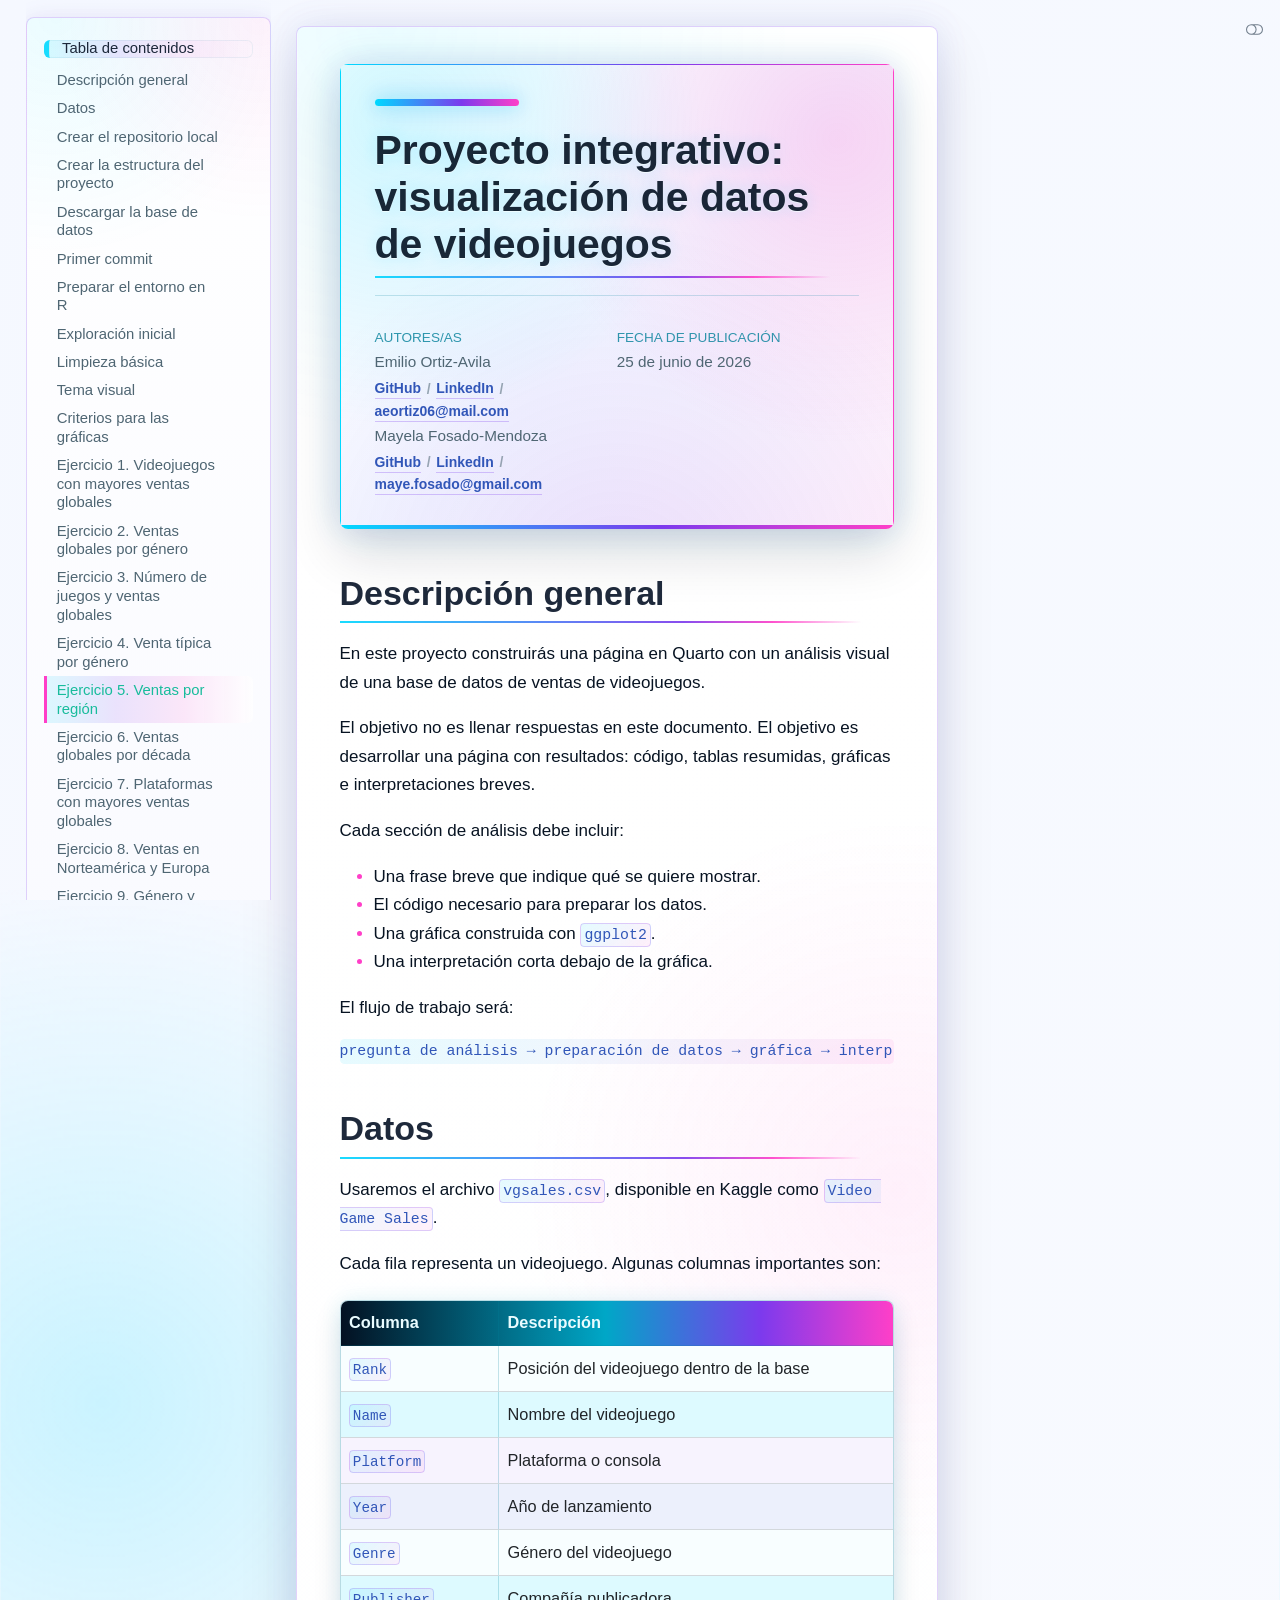
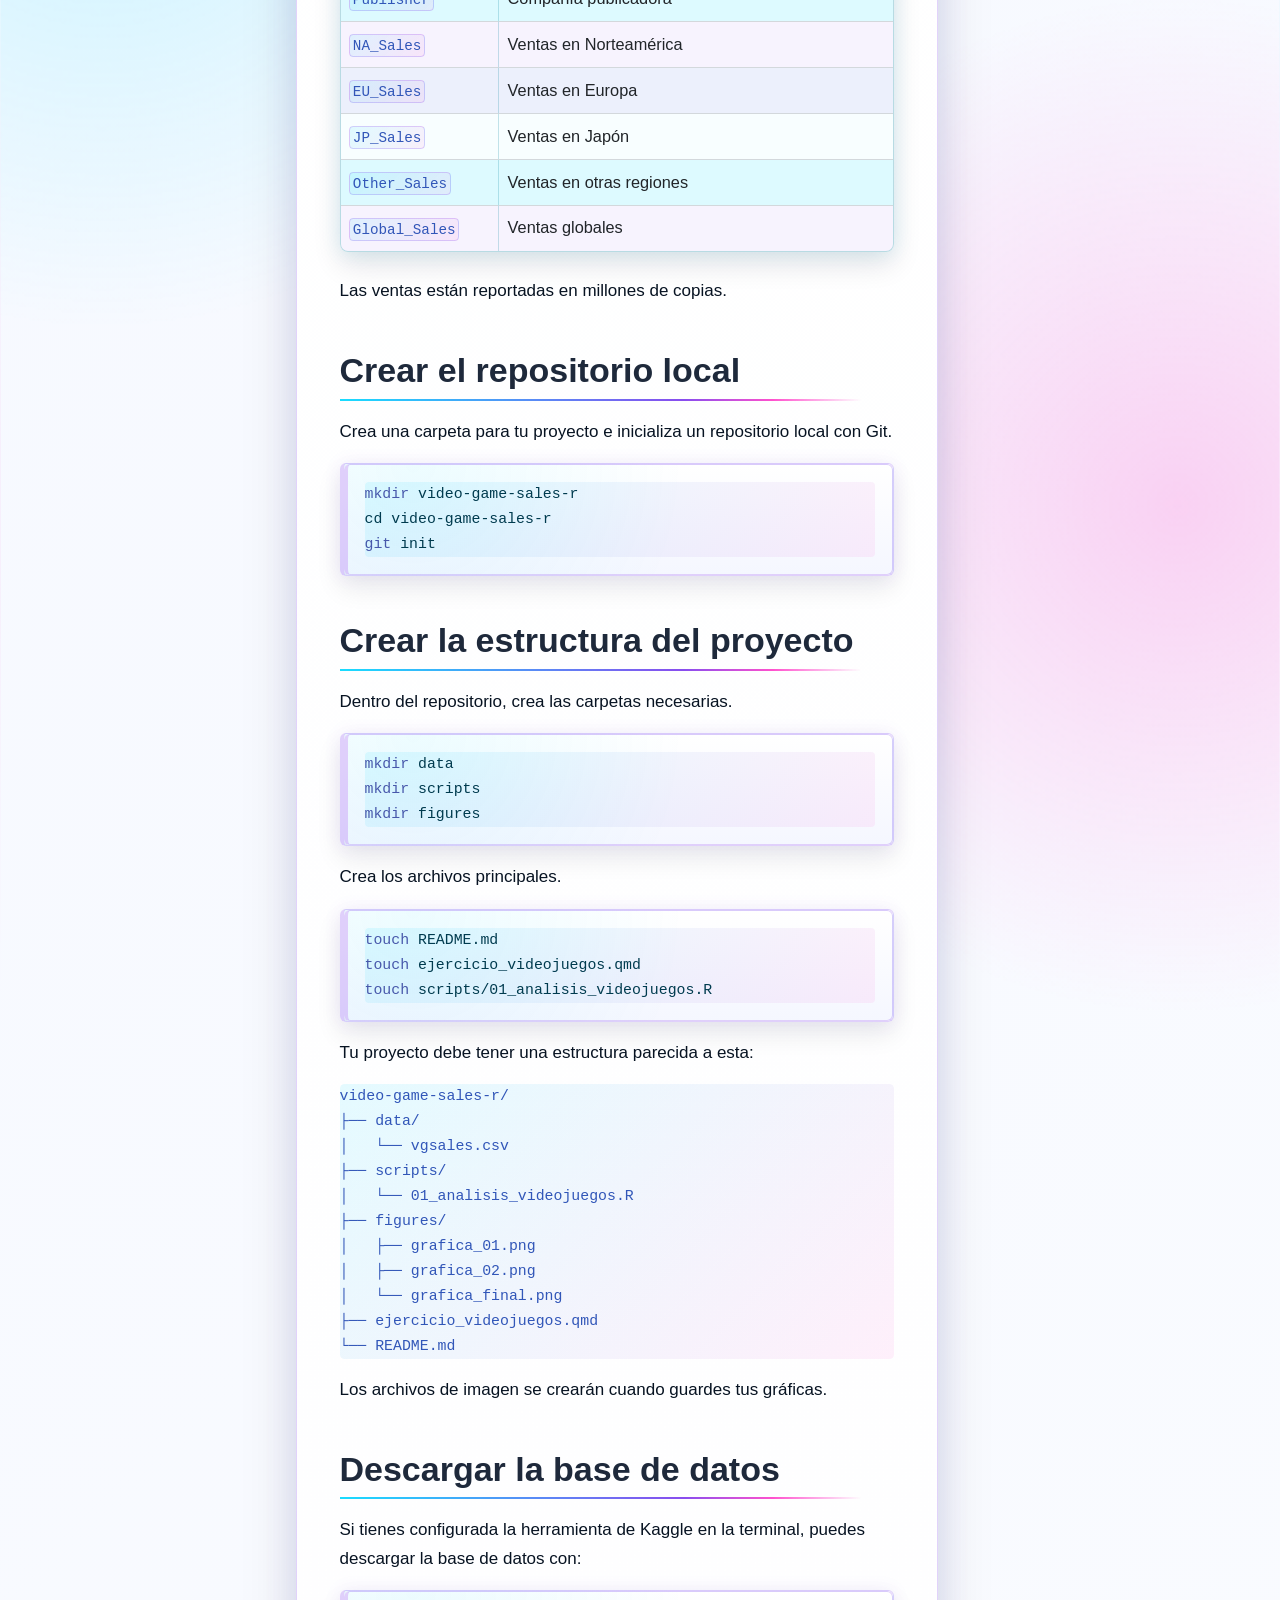
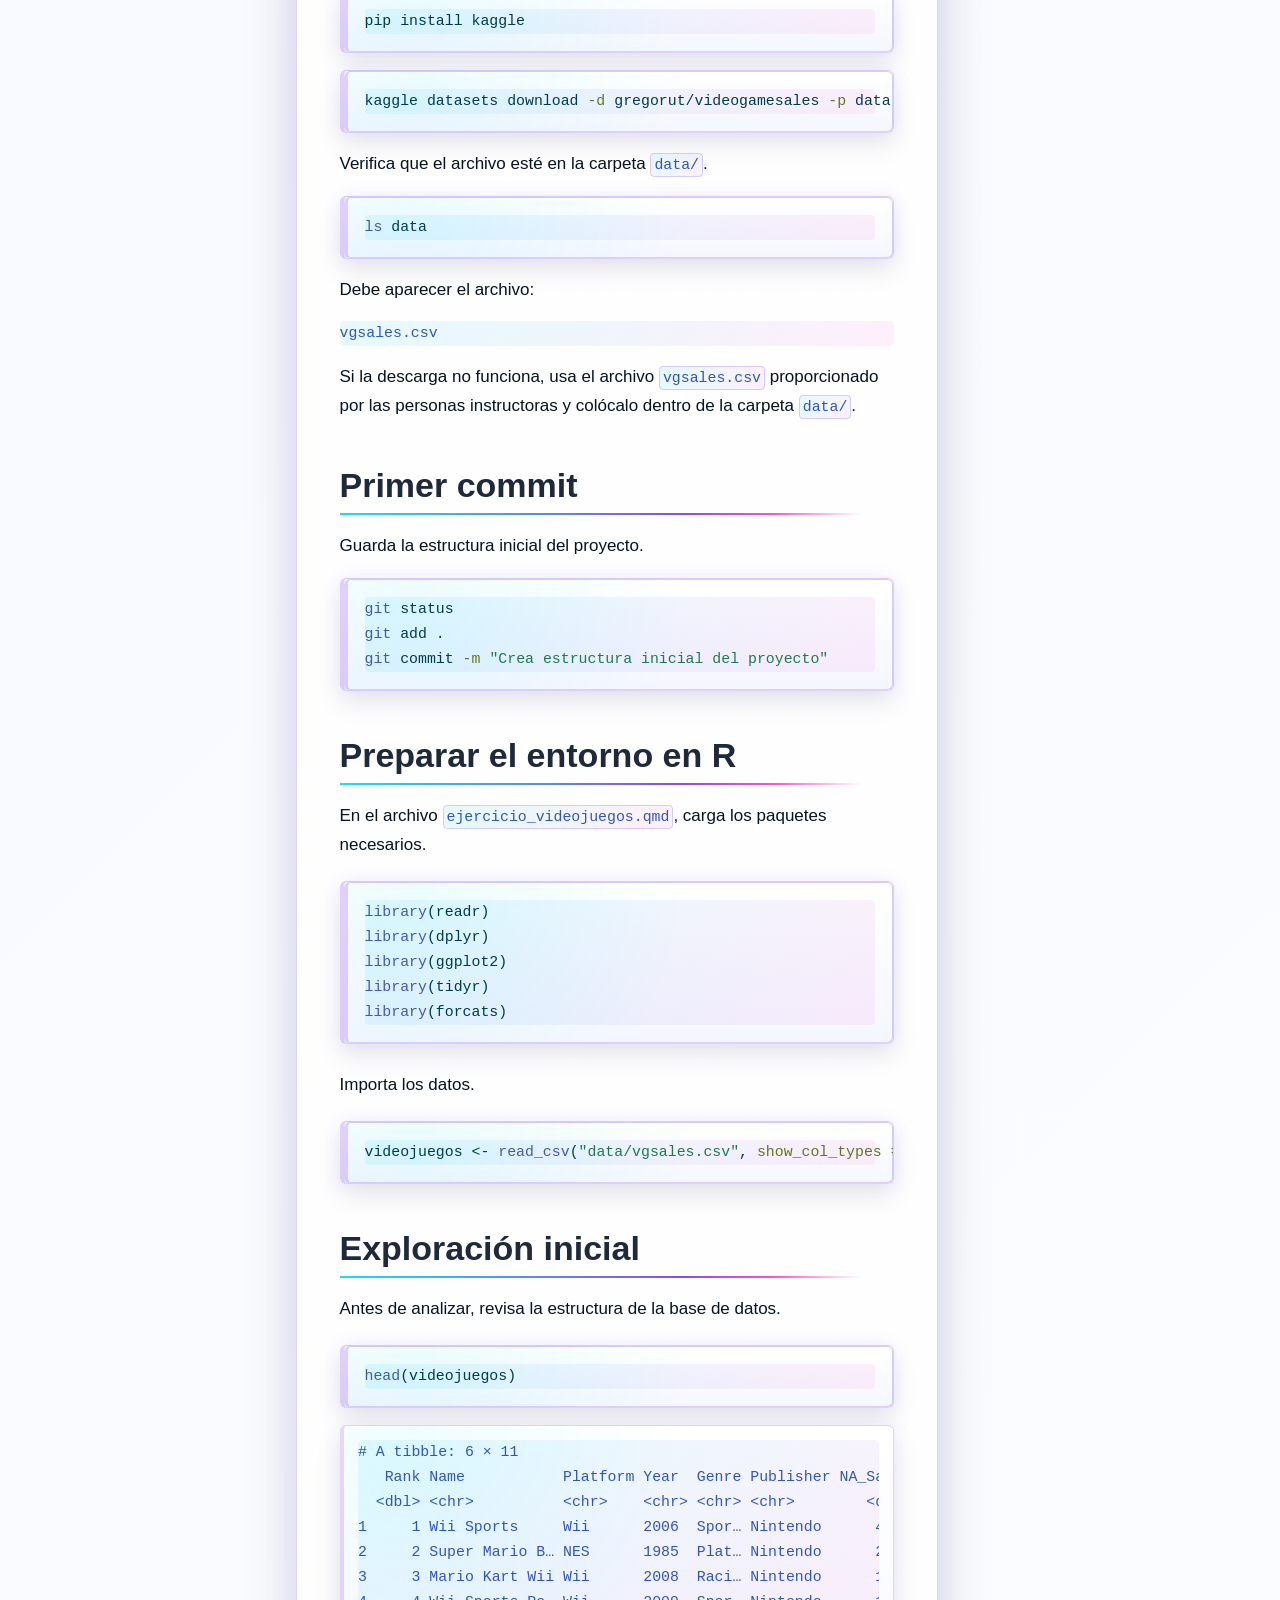
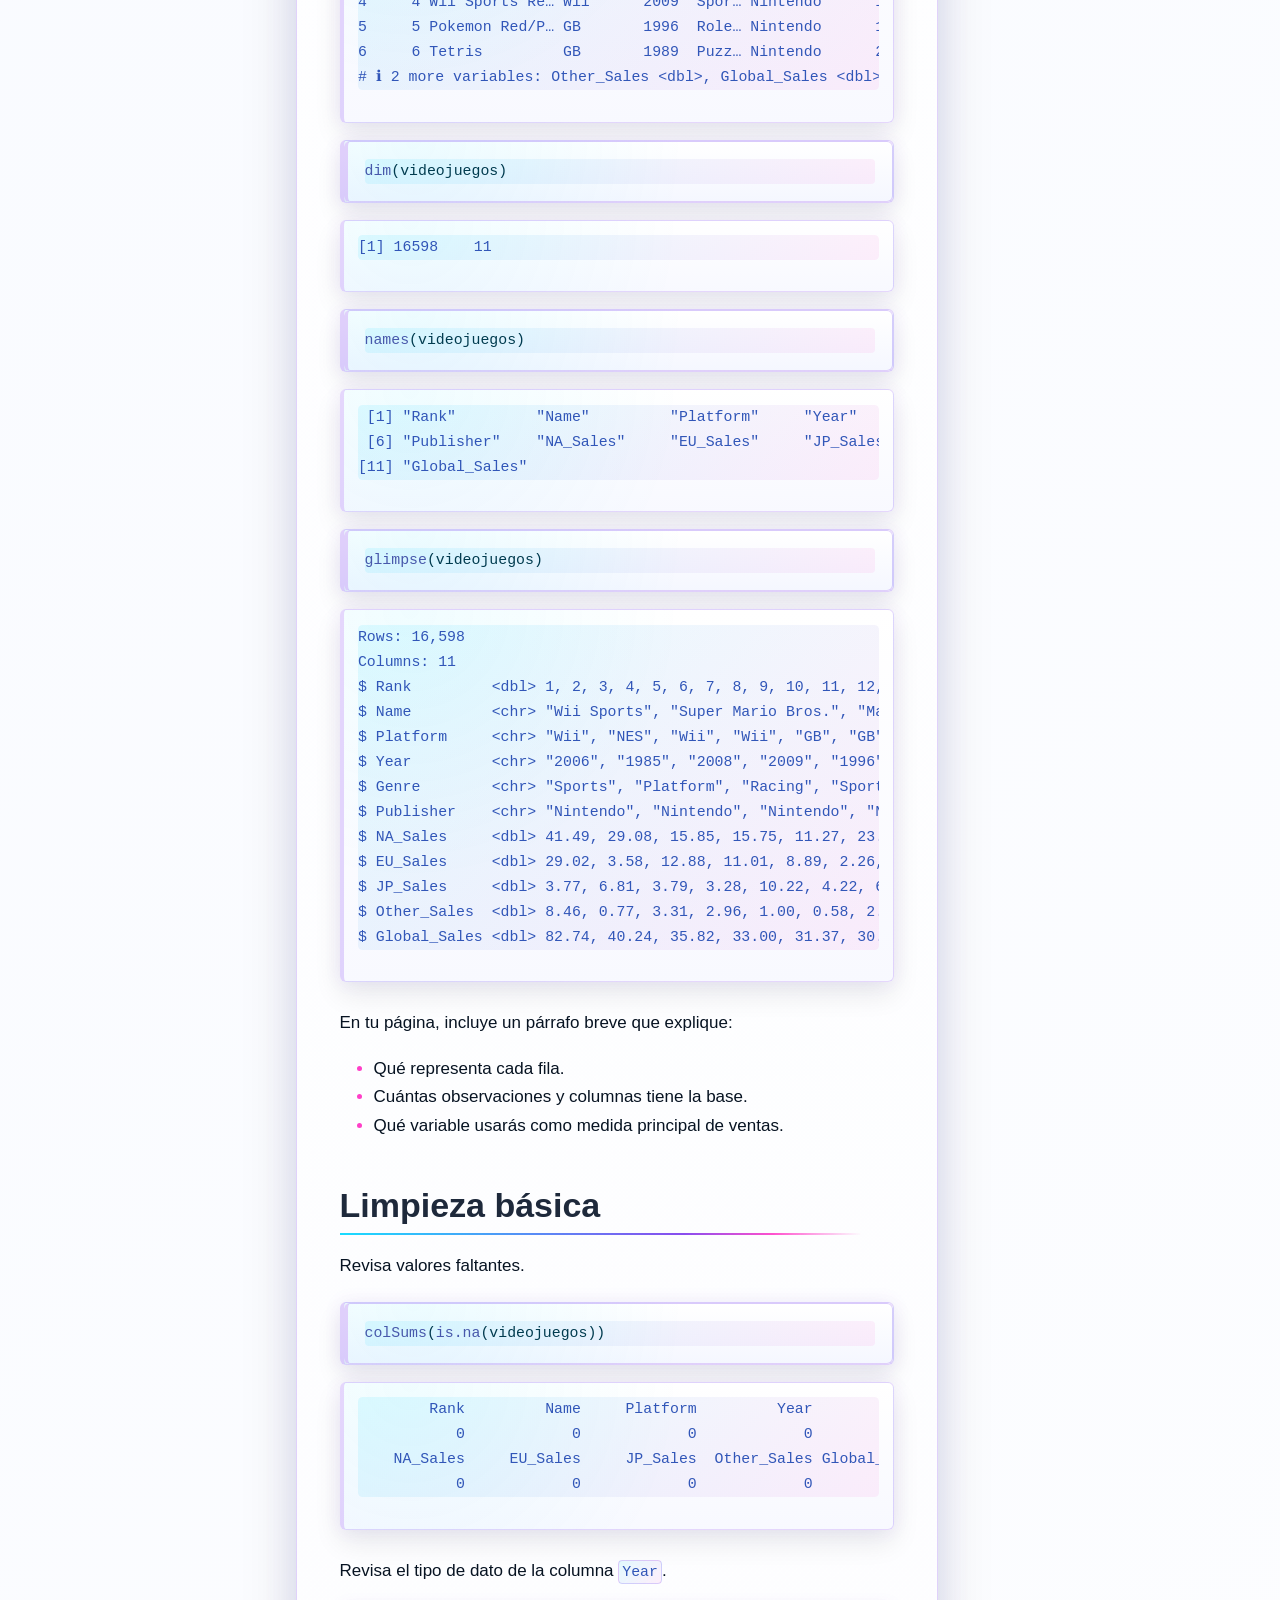
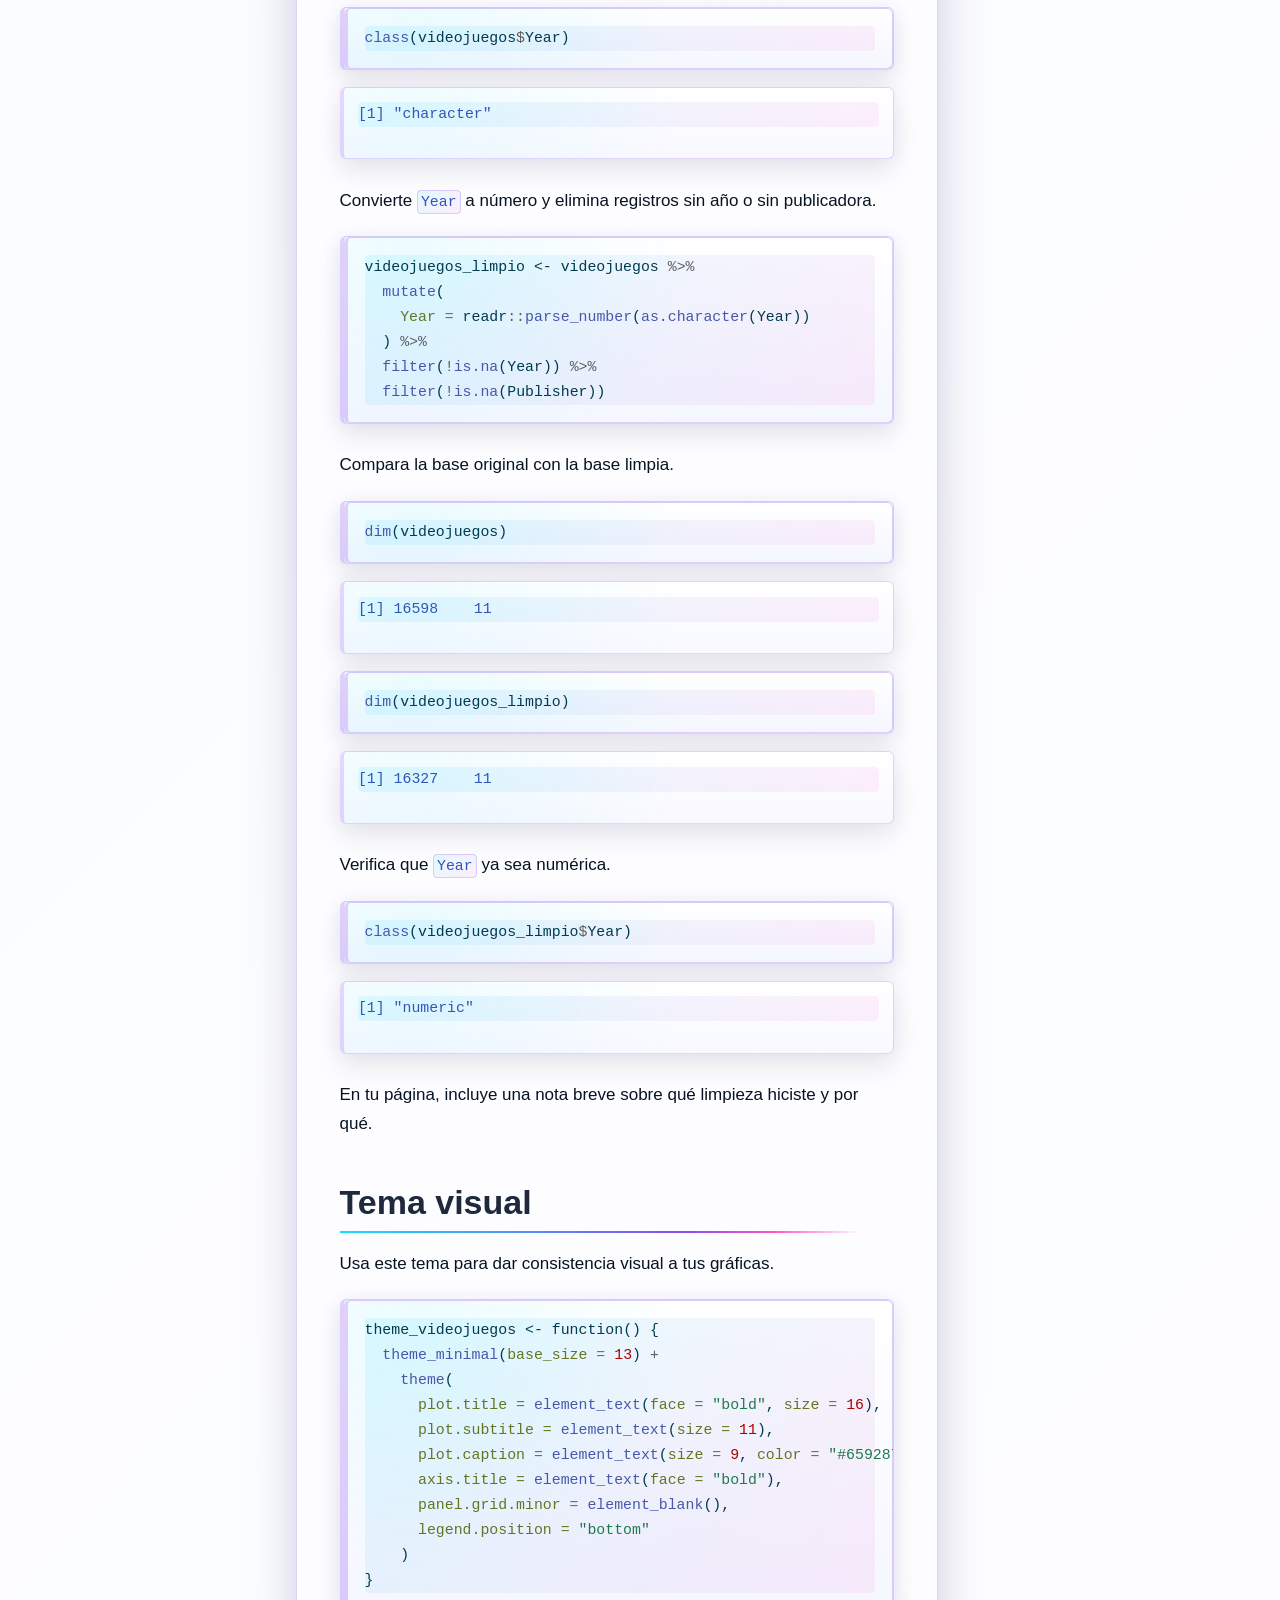
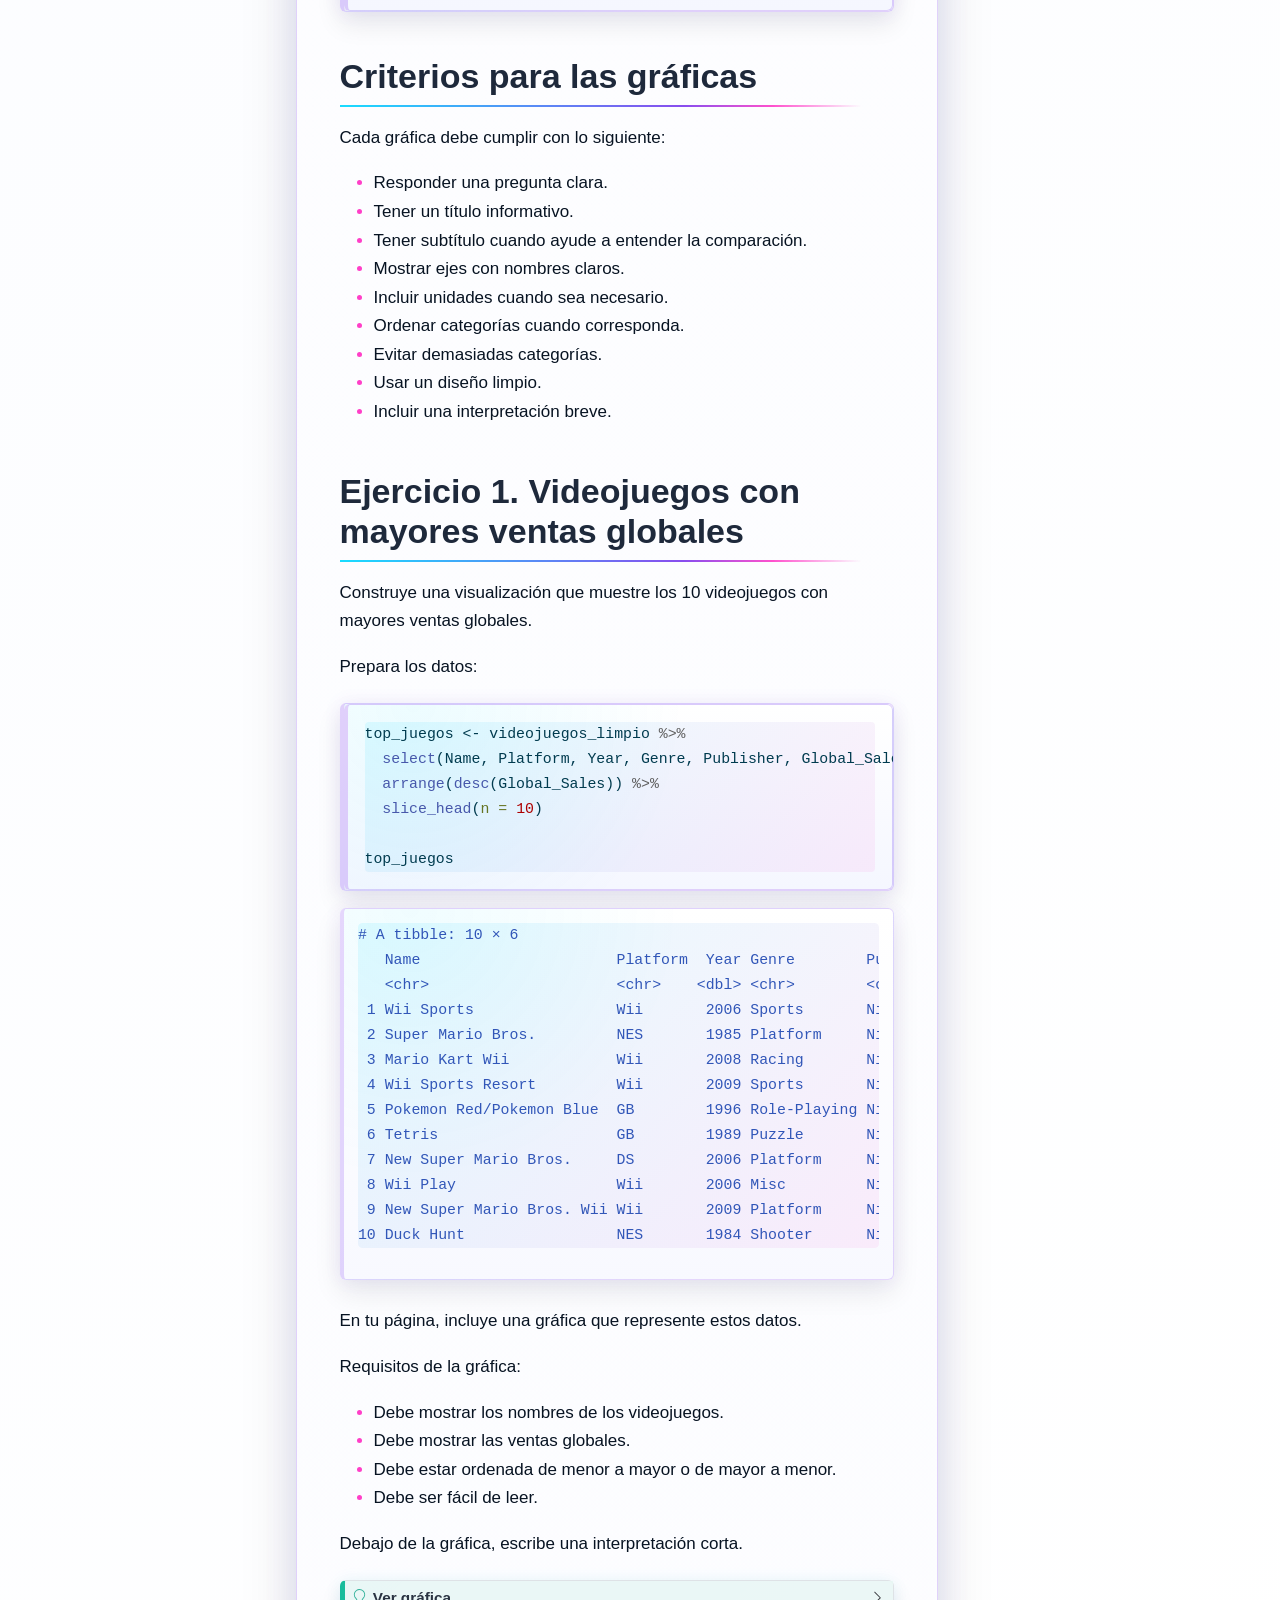
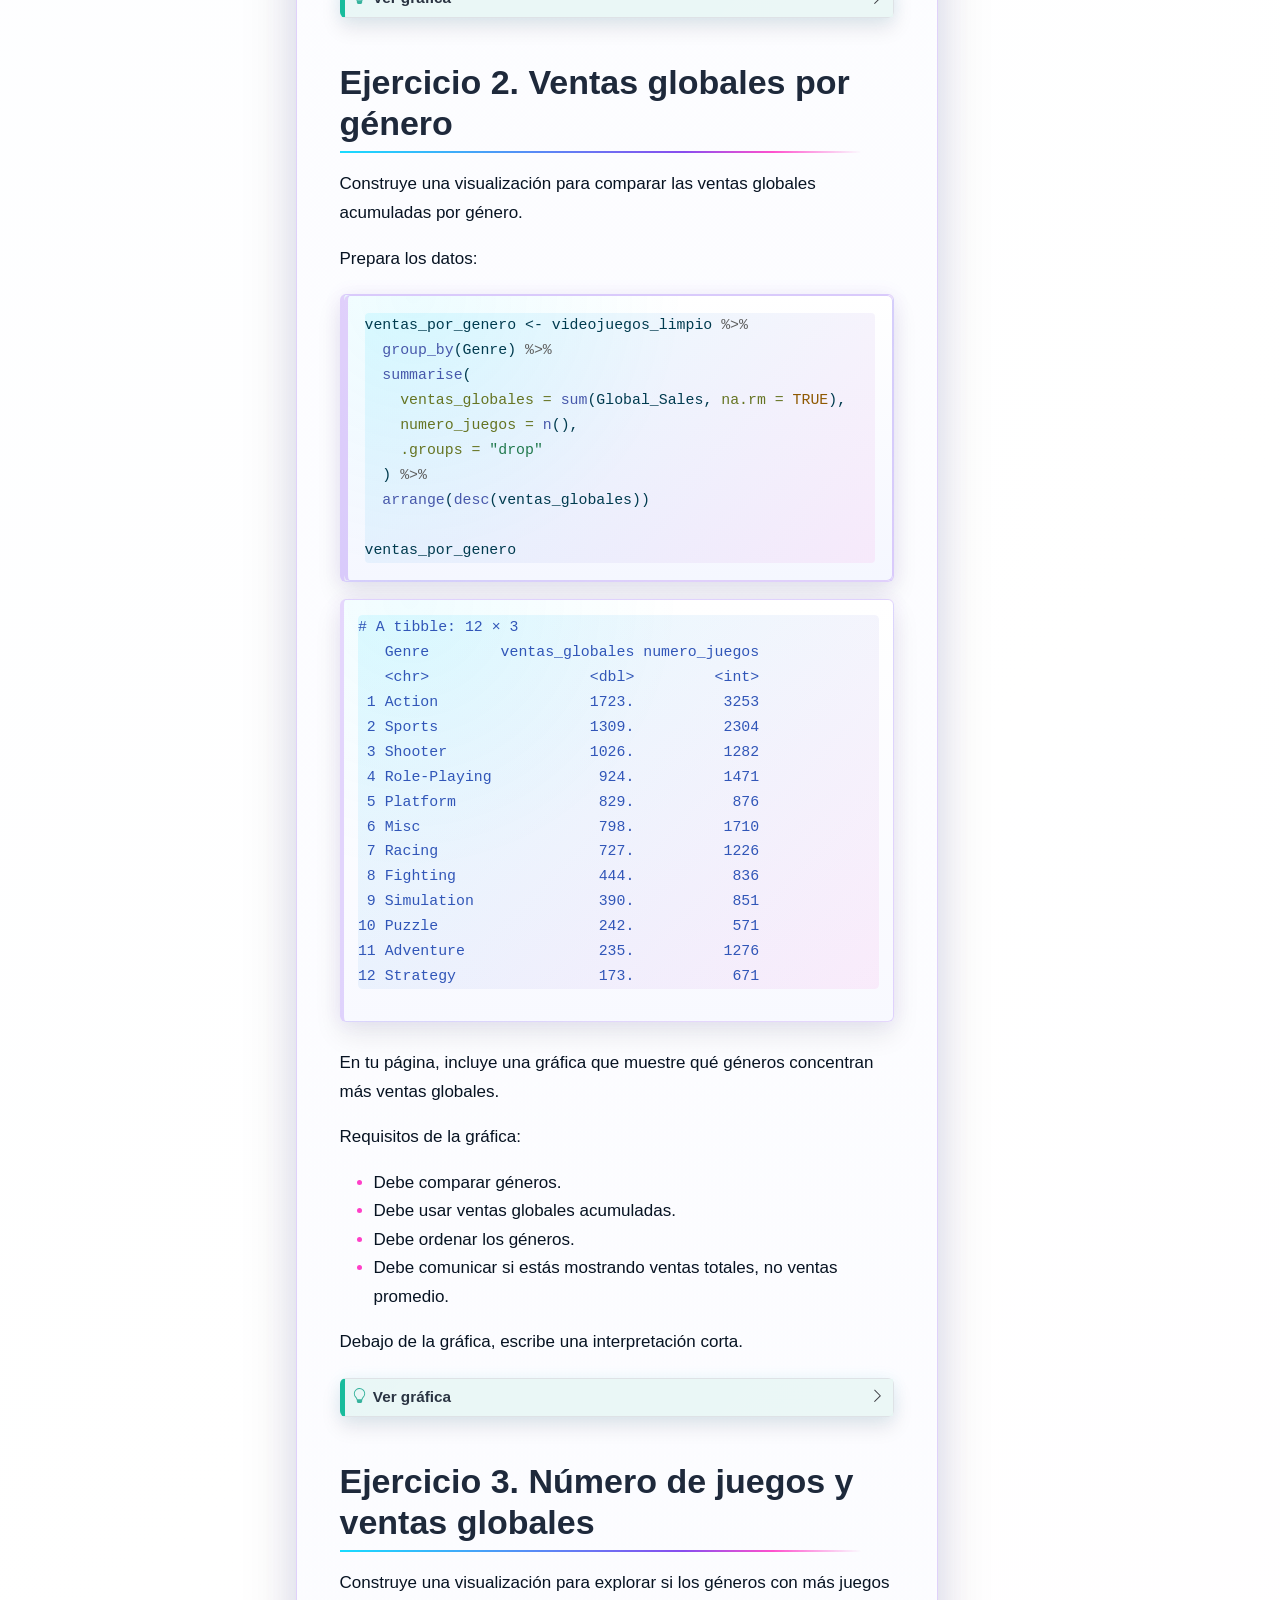
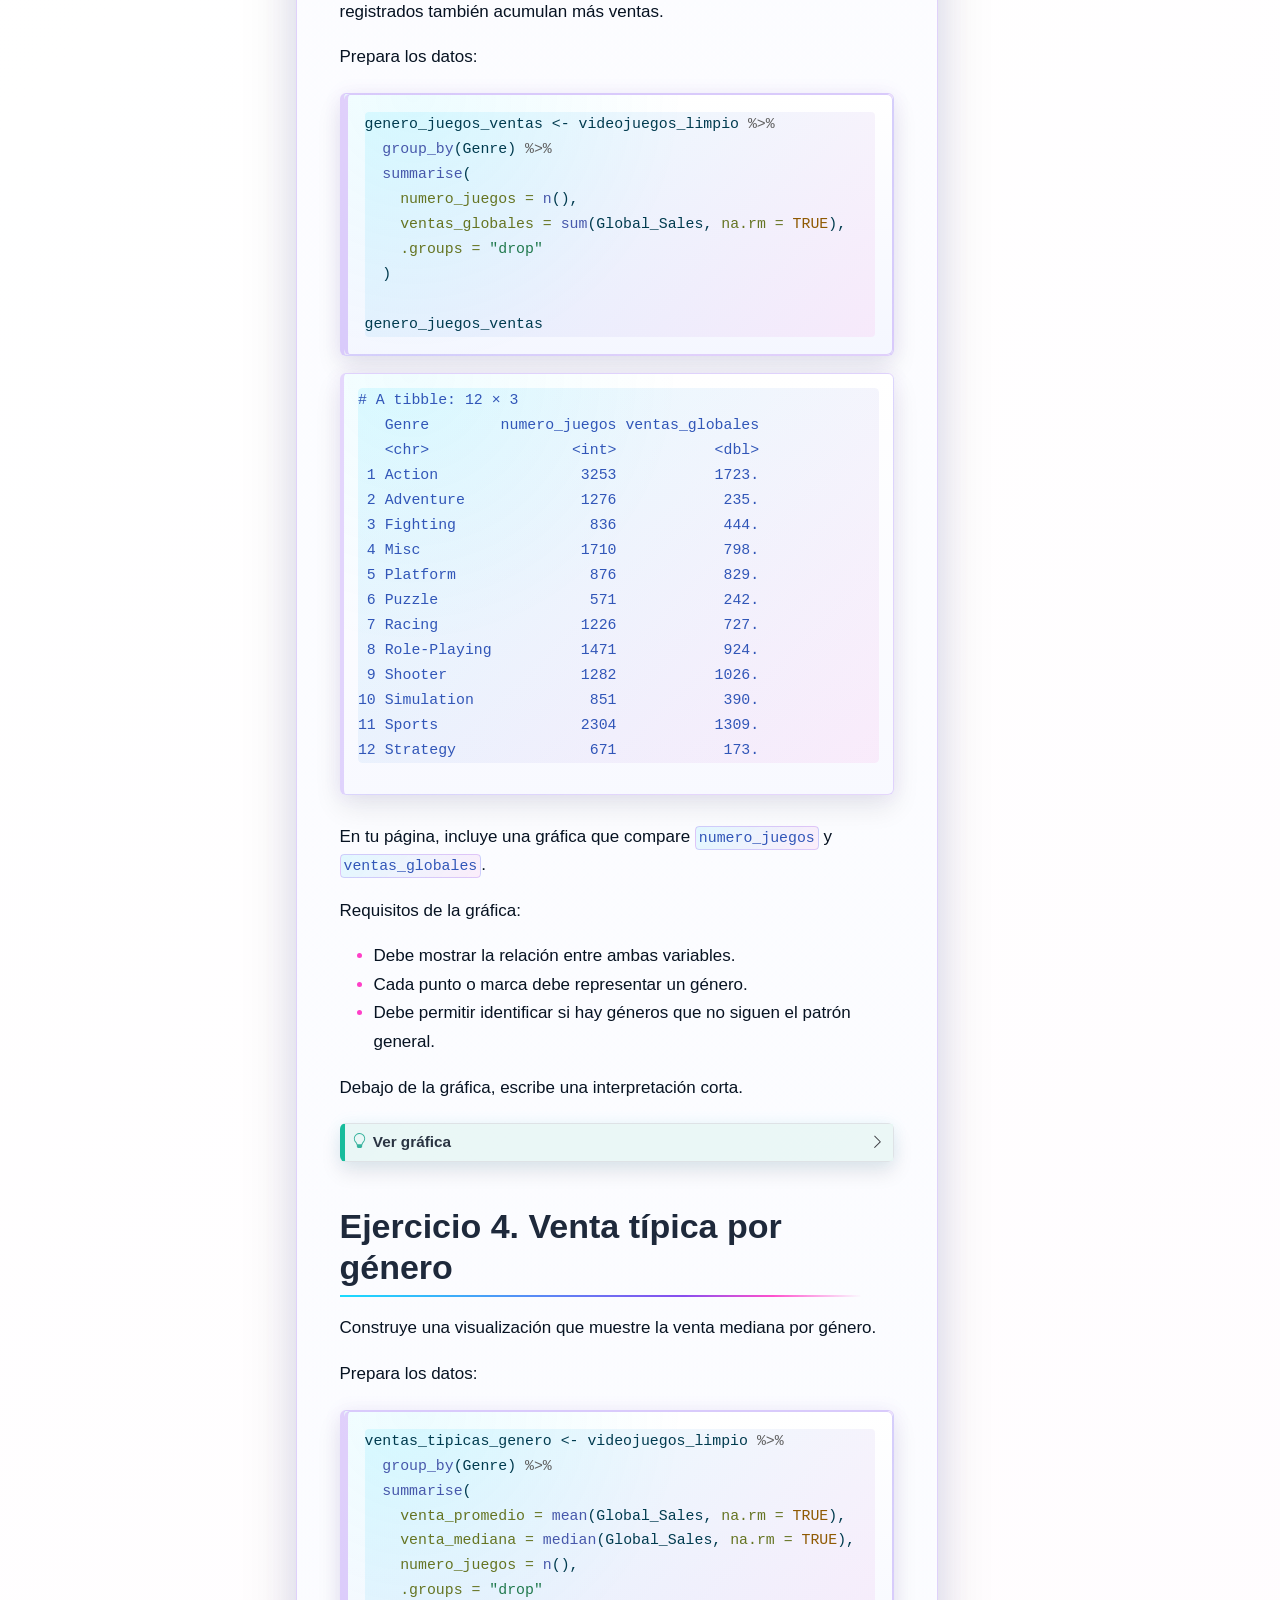
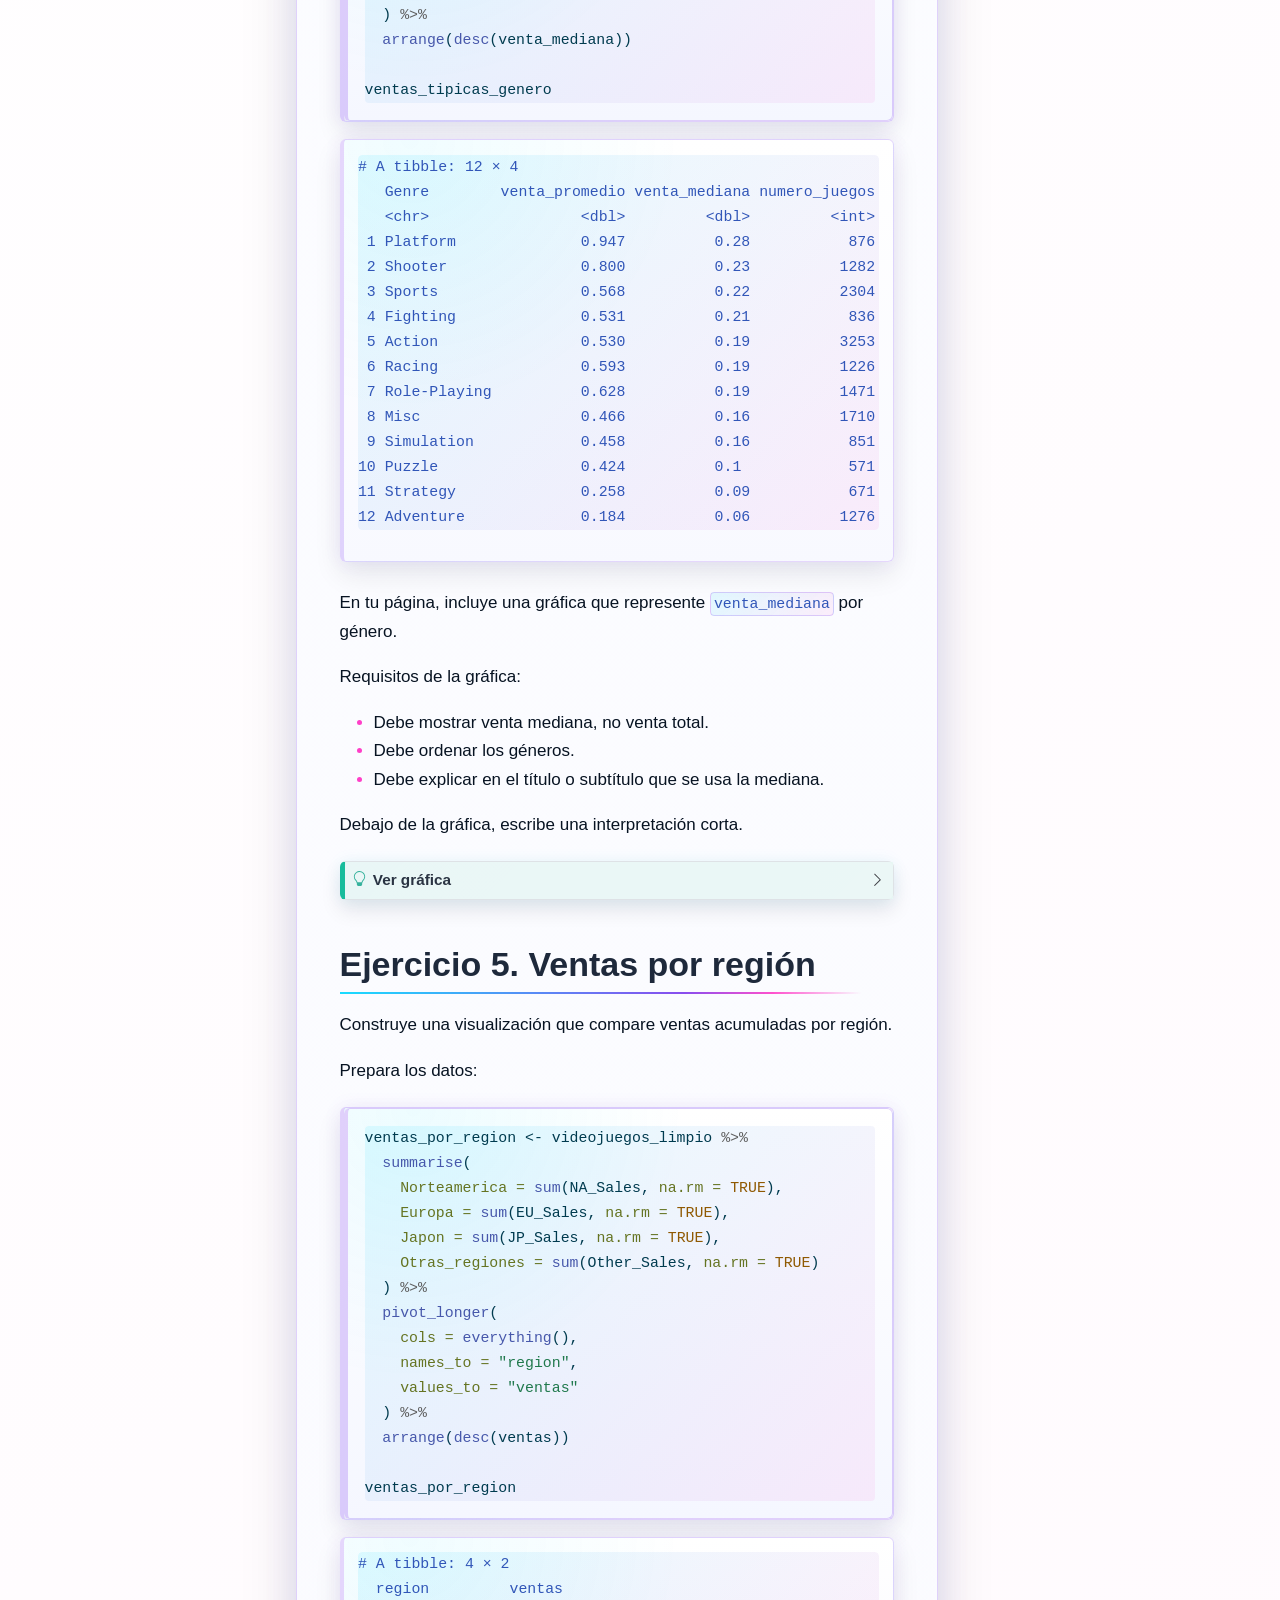
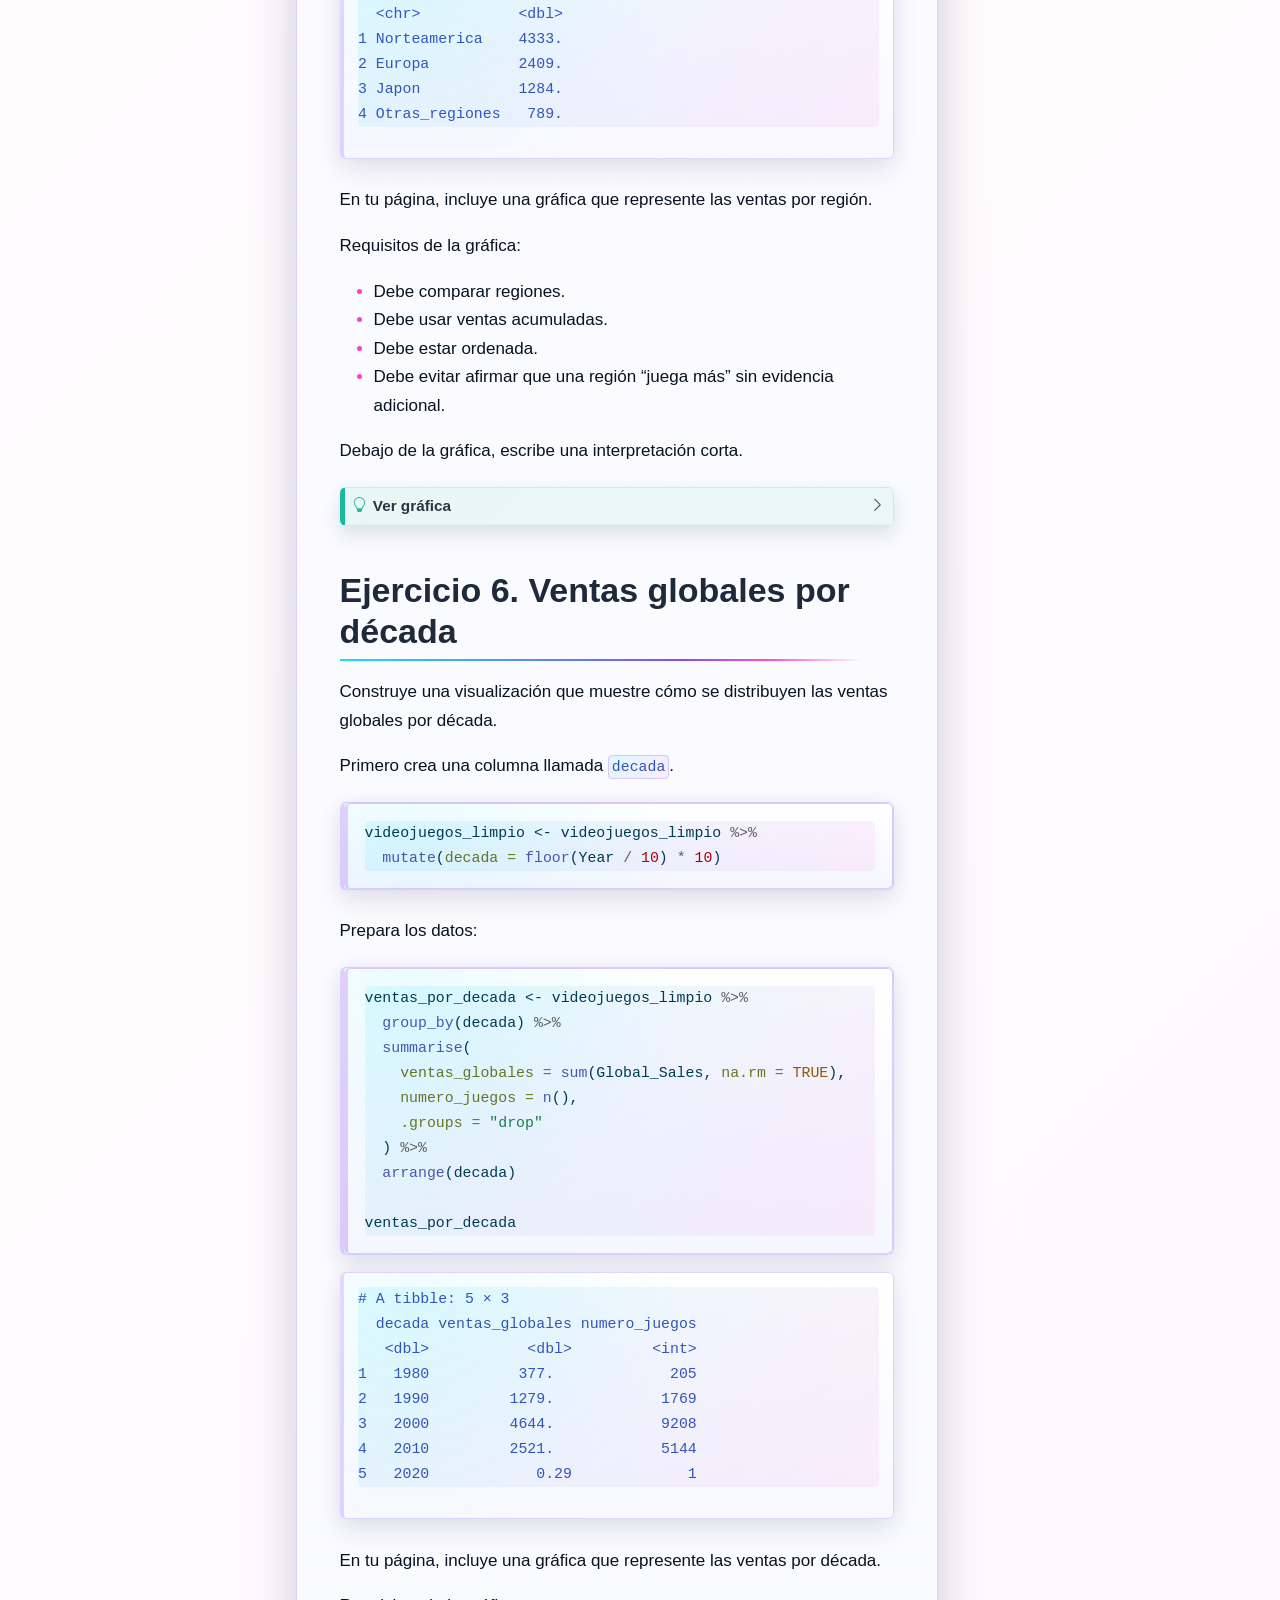
